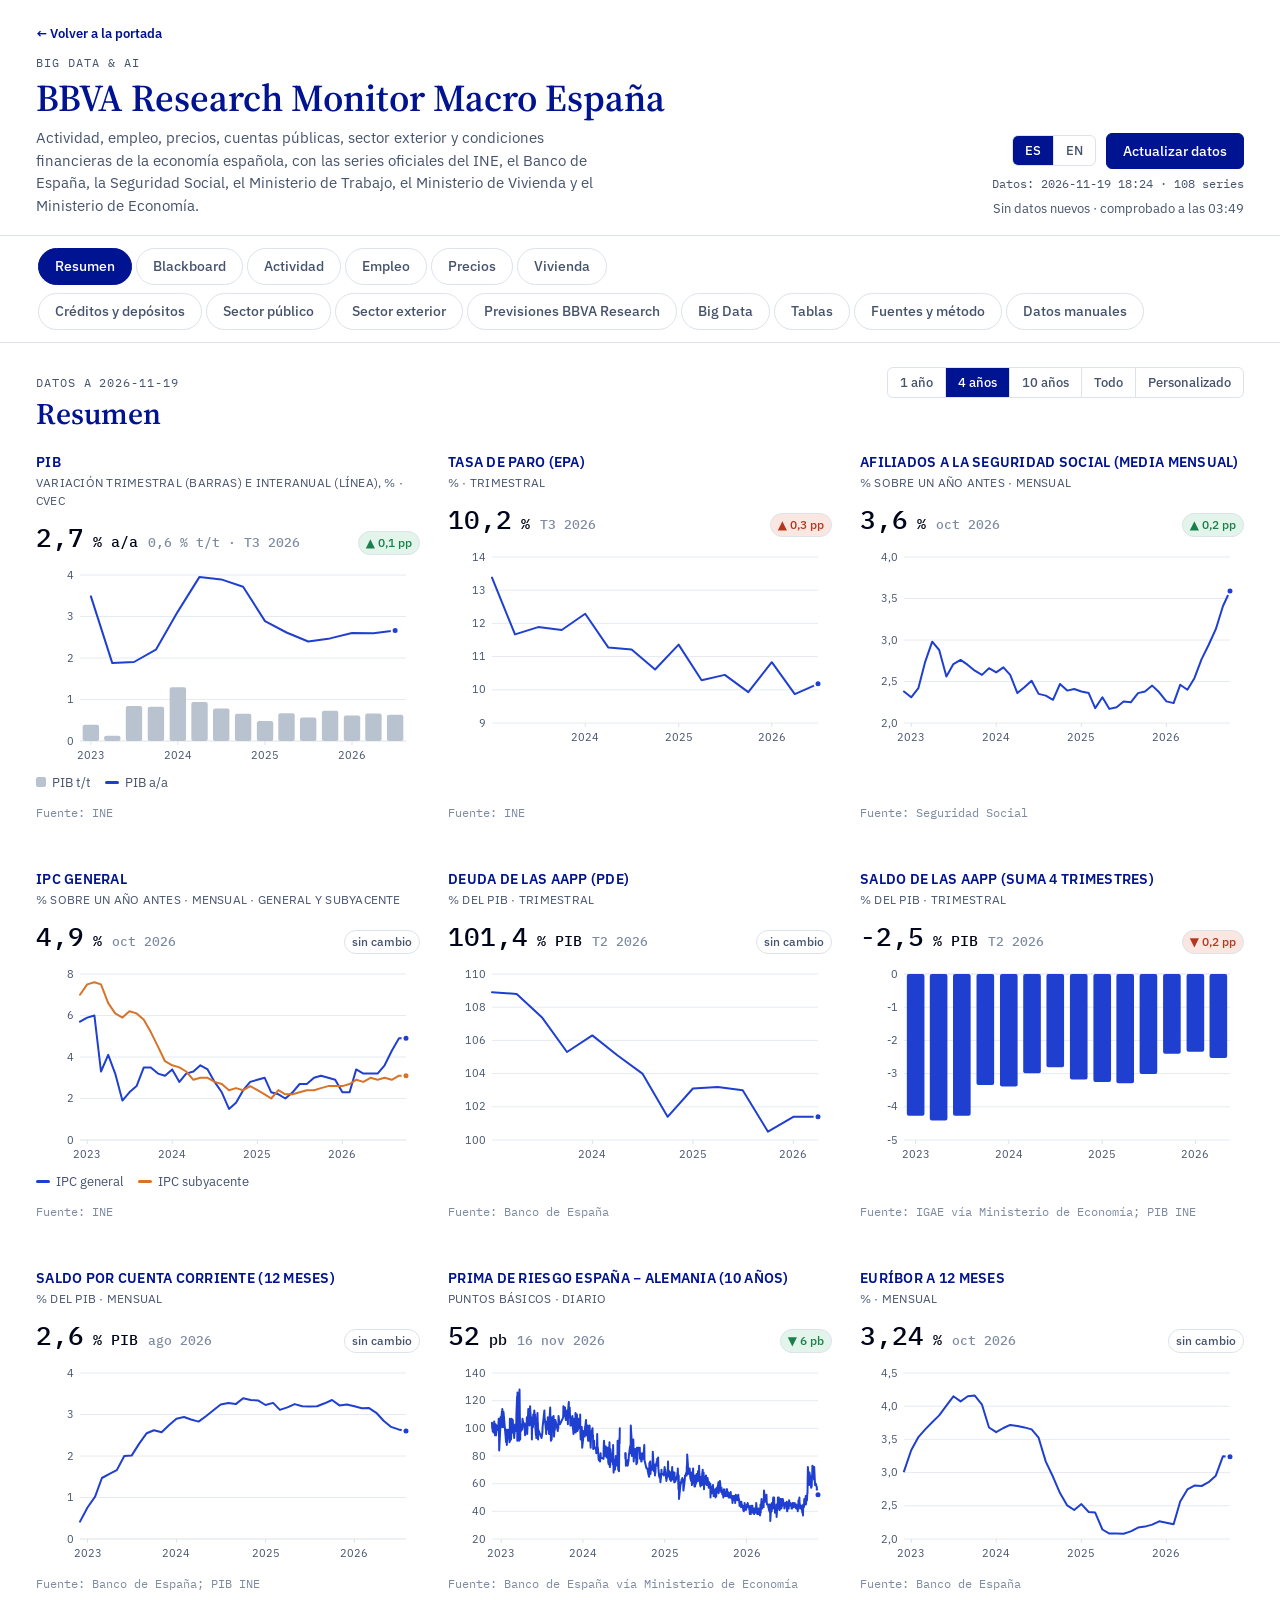
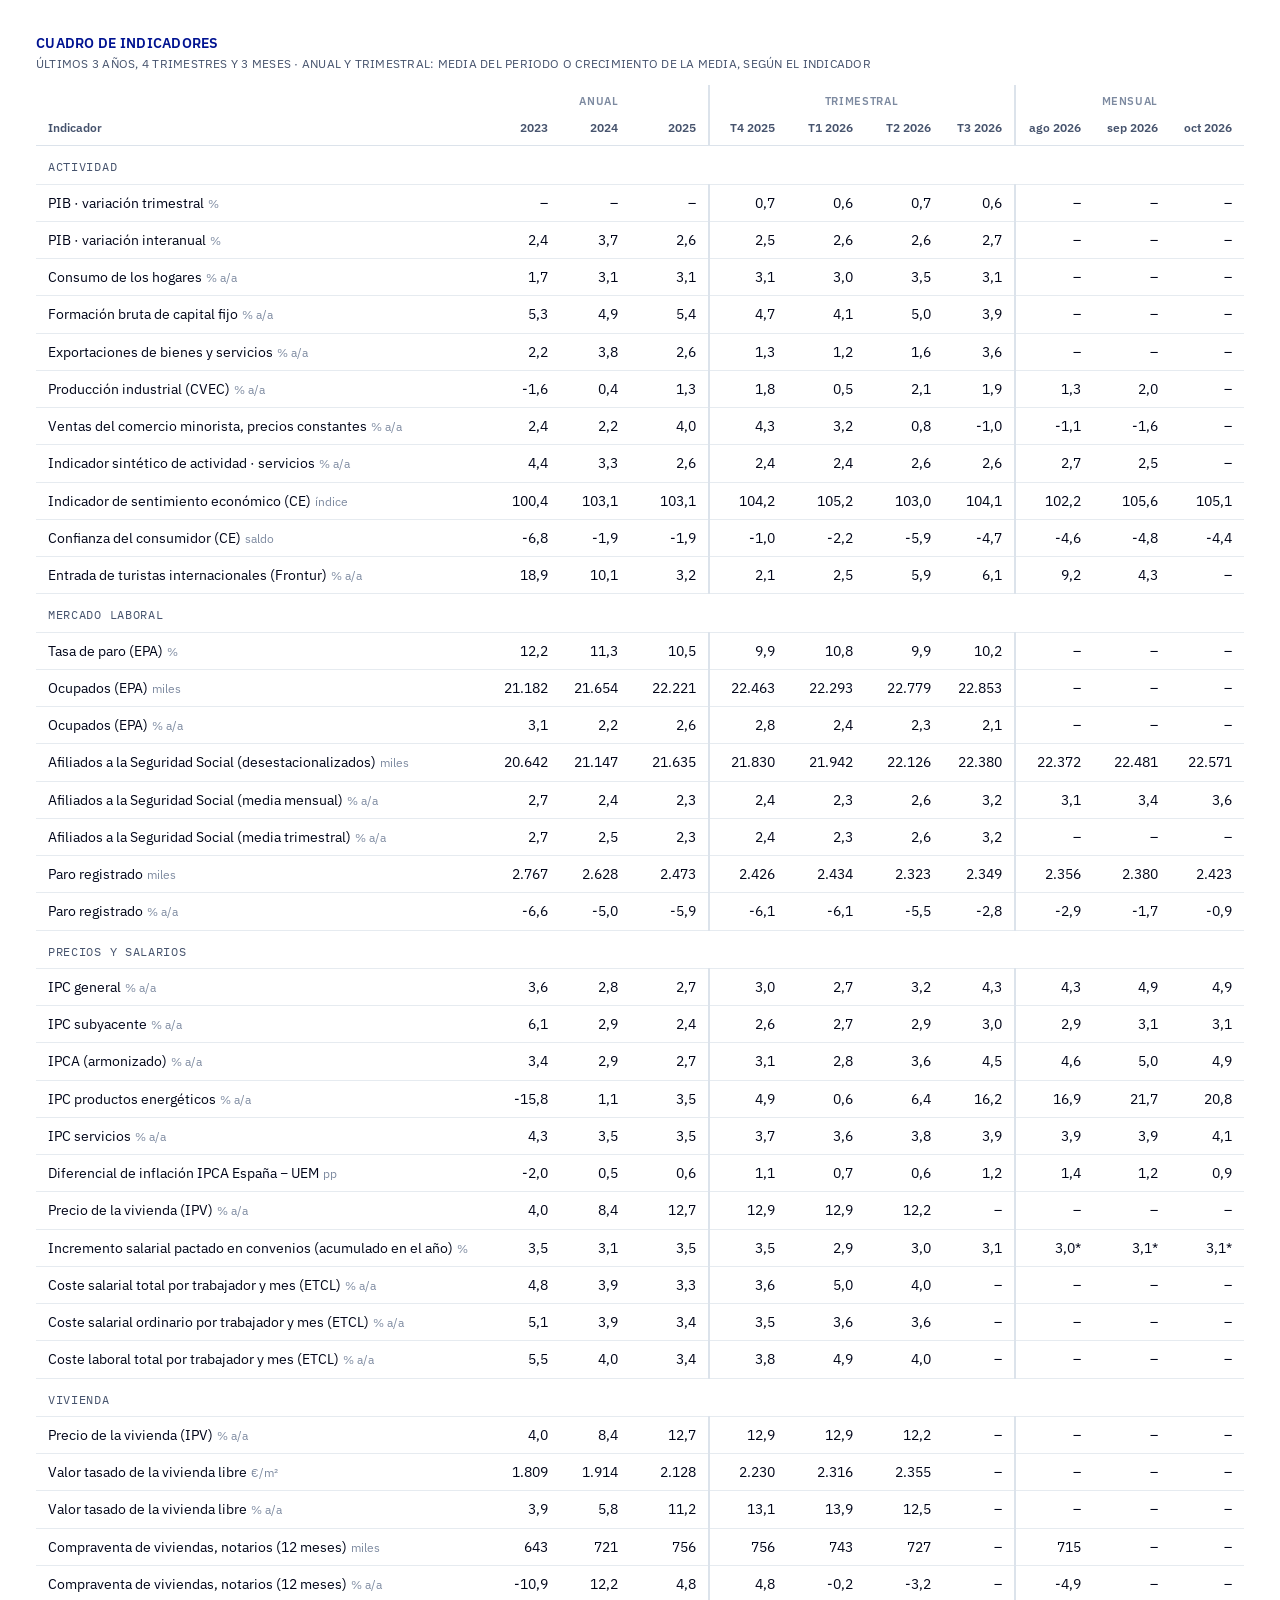
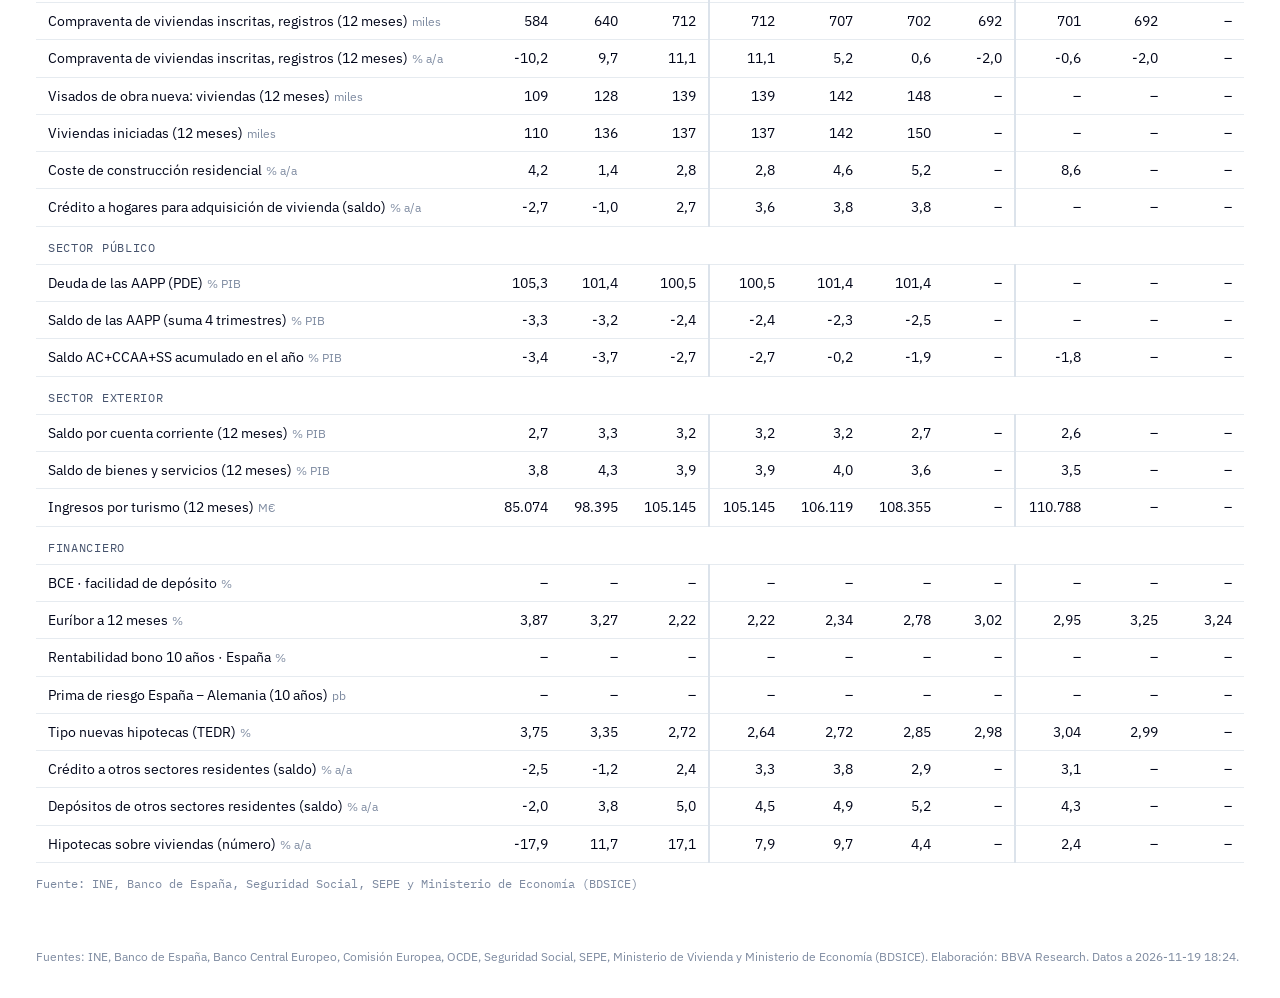
==== site/drive_processing/index.html @ 78a15d73 "Add Drive dashboard as separate Pages subpage" ====
<!doctype html>
<html lang="es" data-theme="light"><head><meta charset="utf-8"><meta name="viewport" content="width=device-width,initial-scale=1,viewport-fit=cover"><meta name="color-scheme" content="light"><style>:root{padding-top:env(safe-area-inset-top,0px);padding-bottom:env(safe-area-inset-bottom,0px)}body{margin:0}img{max-width:100%}[hidden]{display:none!important}</style>
<title>BBVA Research Monitor Macro España</title>
<meta name="claude:viewport-fit-sides" content="cover">
<link rel="stylesheet" href="https://fonts.googleapis.com/css2?family=Source+Serif+4:opsz,wght@8..60,400;8..60,600&family=IBM+Plex+Sans:wght@400;500;600&family=IBM+Plex+Mono:wght@400;500&display=swap">
<style>
/* Layout: masthead band → control row (tabs + data status) → per-section grid of chart figures, 2 columns on wide screens, 1 on phones.
   Palette and type follow the BBVA Research explorer (Electric Blue / Serene Blue / Midnight; Source Serif 4 + IBM Plex). */
:root{
  --ground:#ffffff; --surface:#ffffff; --surface-2:#ffffff; --rule:#DCE3EB; --grid:#E6EBF0;
  --navy:#001391; --on-navy:#ffffff; --tot:#8BE98B; --on-tot:#00105E; --icon-bg:#85C8FF; --up:#1C9AAB; --down:#C0001A; --flat:#B9C3D0;
  --y1:#001391; --y2:#85C8FF; --y3:#8BE98B; --y4:#FFB56B; --qbar:#B9C3D0;
  --ink:#000519; --muted:#46536D; --faint:#7D8AA0;
  --accent:#001391; --accent-soft:#85C8FF; --on-accent:#ffffff;
  --s1:#1F3FD1; --s2:#D8732A; --s3:#1C9AAB; --s4:#8A86F0;
  --good:#1B7F4B; --good-bg:#E3F4EA; --bad:#B4361F; --bad-bg:#FBE7E2; --neutral-bg:#ffffff;
  --flag:#7A6300; --flag-bg:#FFF6C9;
  --serif:"Source Serif 4",Georgia,"Times New Roman",serif;
  --sans:"IBM Plex Sans",system-ui,-apple-system,"Segoe UI",sans-serif;
  --mono:"IBM Plex Mono",ui-monospace,Menlo,Consolas,monospace;
}
@media (prefers-color-scheme: dark){:root:not([data-theme="light"]){
  --ground:#070E46; --surface:#0E1759; --surface-2:#1A2470; --rule:#2C3780; --grid:#1E2A78;
  --ink:#F7F8F8; --muted:#CAD1D8; --faint:#97A3C6;
  --accent:#85C8FF; --accent-soft:#1A3A8C; --on-accent:#070E46;
  --s1:#3D8DE0; --s2:#CF7C30; --s3:#1FA3AF; --s4:#8E7FEA;
  --good:#7FD8A4; --good-bg:#123D3A; --bad:#FF9C86; --bad-bg:#4A1E2A; --neutral-bg:#1A2470;
  --flag:#FFE761; --flag-bg:#2A2A1A; --navy:#1A2D9E; --on-navy:#ffffff; --tot:#2F6B3A; --on-tot:#E6FFE6; --icon-bg:#1A3A8C; --up:#5FD3DD; --down:#FF8A8A; --flat:#5A6697;
  --y1:#3D8DE0; --y2:#85C8FF; --y3:#6FD66F; --y4:#FFB56B; --qbar:#4A5590; color-scheme:dark}}
:root[data-theme="dark"]{
  --ground:#070E46; --surface:#0E1759; --surface-2:#1A2470; --rule:#2C3780; --grid:#1E2A78;
  --ink:#F7F8F8; --muted:#CAD1D8; --faint:#97A3C6;
  --accent:#85C8FF; --accent-soft:#1A3A8C; --on-accent:#070E46;
  --s1:#3D8DE0; --s2:#CF7C30; --s3:#1FA3AF; --s4:#8E7FEA;
  --good:#7FD8A4; --good-bg:#123D3A; --bad:#FF9C86; --bad-bg:#4A1E2A; --neutral-bg:#1A2470;
  --flag:#FFE761; --flag-bg:#2A2A1A; --navy:#1A2D9E; --on-navy:#ffffff; --tot:#2F6B3A; --on-tot:#E6FFE6; --icon-bg:#1A3A8C; --up:#5FD3DD; --down:#FF8A8A; --flat:#5A6697;
  --y1:#3D8DE0; --y2:#85C8FF; --y3:#6FD66F; --y4:#FFB56B; --qbar:#4A5590; color-scheme:dark}
*{box-sizing:border-box}
body{background:var(--ground);color:var(--ink);font-family:var(--sans);font-size:15px;line-height:1.5}
.wrap{max-width:1240px;margin:0 auto;padding-left:max(16px,env(safe-area-inset-left,0px));padding-right:max(16px,env(safe-area-inset-right,0px))}
header.mast{background:var(--surface);border-bottom:1px solid var(--rule)}
header.mast .wrap{padding-block:22px 18px;display:flex;flex-wrap:wrap;gap:16px 32px;align-items:flex-end;justify-content:space-between}
.eyebrow{font-family:var(--mono);font-size:12px;letter-spacing:.08em;text-transform:uppercase;color:var(--muted);margin:0 0 6px}
h1{font-family:var(--serif);font-weight:600;font-size:clamp(26px,3.4vw,38px);line-height:1.1;margin:0;text-wrap:balance;color:var(--accent)}
.lede{margin:8px 0 0;color:var(--muted);max-width:62ch}
.datactl{display:flex;flex-direction:column;align-items:flex-end;gap:6px;min-width:0}
.btn{font:500 14px/1 var(--sans);padding:10px 16px;border-radius:6px;border:1px solid var(--accent);background:var(--accent);color:var(--on-accent);cursor:pointer}
.btn:hover{filter:brightness(1.08)}
.btn.ghost{background:transparent;color:var(--accent)}
.btn:focus-visible,.tabs button:focus-visible,.seg button:focus-visible{outline:2px solid var(--accent);outline-offset:2px}
.status{font-size:12.5px;color:var(--muted);text-align:right;max-width:46ch}
.stamp{font-family:var(--mono);font-size:12px;color:var(--muted)}
nav.tabsbar{position:sticky;top:env(safe-area-inset-top,0px);z-index:5;background:var(--surface);border-bottom:1px solid var(--rule)}
body::before{content:"";position:fixed;inset:0 0 auto;height:env(safe-area-inset-top,0px);z-index:10;background:var(--surface)}
.tabs{display:flex;flex-direction:column;gap:8px;overflow-x:auto;scrollbar-width:thin;padding:12px 2px}.tabs-row{display:flex;gap:4px;width:max-content;align-items:center}
.tabs button{font:500 14px/1.2 var(--sans);color:var(--muted);background:var(--surface);border:1px solid var(--rule);border-radius:999px;padding:9px 16px;cursor:pointer;white-space:nowrap;justify-self:start}
.tabs button[aria-selected="true"]{color:var(--on-accent);background:var(--accent);border-color:var(--accent)}
.tabs button:hover:not([aria-selected="true"]){color:var(--accent);border-color:var(--accent)}
main .wrap{padding-block:24px 48px}
.sechead{display:flex;flex-wrap:wrap;gap:12px 24px;align-items:baseline;justify-content:space-between;margin-bottom:16px}
h2{font-family:var(--serif);font-weight:600;font-size:clamp(22px,2.6vw,30px);line-height:1.15;margin:0;text-wrap:balance;color:var(--accent);max-width:34ch}
.kicker{font-family:var(--mono);font-size:11.5px;letter-spacing:.08em;text-transform:uppercase;color:var(--muted);margin:0 0 6px}
h3{font-family:var(--sans);font-weight:600;font-size:13.5px;margin:0;text-wrap:balance;text-transform:uppercase;letter-spacing:.02em;color:var(--accent)}
.seg{display:inline-flex;border:1px solid var(--rule);border-radius:6px;overflow:hidden;background:var(--surface)}
.seg button{font:500 13px/1 var(--sans);padding:8px 12px;background:none;border:0;border-left:1px solid var(--rule);color:var(--muted);cursor:pointer}
.seg button:first-child{border-left:0}
.seg button[aria-pressed="true"]{background:var(--accent);color:var(--on-accent)}
.grid{display:grid;grid-template-columns:repeat(2,minmax(0,1fr));gap:36px 28px}
@media(max-width:820px){.grid{grid-template-columns:minmax(0,1fr)}}
.fig{background:transparent;border:0;border-radius:0;padding:4px 0 8px;min-width:0;display:flex;flex-direction:column;gap:8px}
.fig.wide{grid-column:1/-1}
.fig .sub{font-size:12px;color:var(--muted);margin-top:2px;text-transform:uppercase;letter-spacing:.02em}
.fig .src{font-size:11.5px;color:var(--faint);font-family:var(--mono);margin-top:auto;padding-top:4px;overflow-wrap:anywhere}
.legend{display:flex;flex-wrap:wrap;gap:4px 14px;font-size:12.5px;color:var(--muted)}
/* legends sit under the plot: title → reading → chart → legend → source */
.fig>.chart{order:1}.fig>.lg,.fig>.legend{order:2}.fig>figcaption{order:3}
.legend span{display:inline-flex;align-items:center;gap:6px}
.legend i{width:14px;height:3px;border-radius:2px;display:inline-block}
.legend i.bar{height:10px;width:10px;border-radius:2px}
.chart{position:relative;width:100%}
.chart svg{display:block;width:100%;height:auto;overflow:visible}
.chart text{font-family:var(--sans);font-size:11px;fill:var(--muted)}
.tip{position:absolute;pointer-events:none;background:var(--surface);border:1px solid var(--rule);border-radius:6px;padding:8px 10px;font-size:12.5px;box-shadow:0 4px 14px rgba(0,5,25,.14);min-width:150px;z-index:3}
.tip b{display:block;font-weight:600;margin-bottom:4px}
.tip div{display:flex;justify-content:space-between;gap:14px;font-variant-numeric:tabular-nums}
.tip i{width:8px;height:8px;border-radius:50%;display:inline-block;margin-right:6px}
/* KPI tiles */
.kpis{display:grid;grid-template-columns:repeat(auto-fill,minmax(210px,1fr));gap:0 24px;margin-bottom:22px}
.kpi{background:transparent;border:0;border-top:1px solid var(--rule);border-radius:0;padding:12px 0 10px;display:flex;flex-direction:column;gap:4px;min-width:0;cursor:pointer;text-align:left;font:inherit;color:inherit}
.kpi:hover{border-top-color:var(--accent)}
.kpi .lab{font-size:12.5px;color:var(--muted);line-height:1.3;min-height:2.6em}
.kpi .val{font-family:var(--serif);font-weight:600;font-size:30px;line-height:1.1;font-variant-numeric:tabular-nums;color:var(--ink)}
.kpi .val small{font-family:var(--sans);font-size:13px;font-weight:500;color:var(--muted);margin-left:3px}
.kpi .meta{display:flex;justify-content:space-between;align-items:center;gap:8px;font-size:12px;color:var(--muted)}
.chip{border:1px solid var(--rule);display:inline-flex;align-items:center;gap:4px;font-size:12px;font-weight:500;padding:2px 7px;border-radius:999px;background:var(--neutral-bg);color:var(--muted);white-space:nowrap;font-variant-numeric:tabular-nums}
.chip.good{background:var(--good-bg);color:var(--good)}
.chip.bad{background:var(--bad-bg);color:var(--bad)}
.chip.flash{background:var(--flag-bg);color:var(--flag)}
.spark{height:34px;width:100%}
/* tables */
.tblwrap{overflow-x:auto;background:var(--surface);border:1px solid var(--rule);border-radius:8px}
table{border-collapse:collapse;width:100%;font-size:13.5px;font-variant-numeric:tabular-nums}
th,td{padding:8px 12px;text-align:right;border-bottom:1px solid var(--grid);white-space:nowrap}
th:first-child,td:first-child{text-align:left;white-space:normal;min-width:220px}
thead th{font-size:12px;font-weight:600;color:var(--muted);background:var(--surface);position:sticky;top:0;border-bottom:1px solid var(--rule)}
tbody tr:hover{background:var(--surface-2)}
tr.grp td{background:var(--ground);font-family:var(--mono);font-size:11.5px;letter-spacing:.06em;text-transform:uppercase;color:var(--muted);padding-top:12px}
td.src{font-size:12px;color:var(--muted);text-align:left}
td .u{color:var(--faint);font-size:12px;margin-left:4px}
.tblhead{display:flex;flex-wrap:wrap;gap:10px;align-items:center;justify-content:space-between;margin:26px 0 10px}
.tblhead:first-child{margin-top:0}
.note{font-size:13px;color:var(--muted);max-width:75ch}
.copyok{font-size:12.5px;color:var(--good);margin-left:8px}
a{color:var(--accent)}
.prose{max-width:72ch}
.prose p,.prose li{color:var(--ink)}
.prose code{font-family:var(--mono);font-size:13px;background:var(--surface-2);padding:1px 5px;border-radius:4px}
.pickrow{display:flex;flex-wrap:wrap;gap:16px 24px;align-items:flex-end;justify-content:space-between;padding:14px 0;border-top:1px solid var(--rule);border-bottom:1px solid var(--rule);margin-bottom:16px}
.picks{display:flex;flex-direction:column;gap:8px;min-width:0;flex:1 1 420px}
.picklab{font-family:var(--mono);font-size:11.5px;letter-spacing:.08em;text-transform:uppercase;color:var(--muted)}
.chips{display:flex;flex-wrap:wrap;gap:8px}
.pchip{display:inline-flex;align-items:center;gap:8px;background:var(--surface);border:1px solid var(--rule);border-radius:6px;padding:6px 6px 6px 10px;font-size:13.5px;max-width:100%}
.pchip i{width:14px;height:3px;border-radius:2px;flex:none}
.pchip button{border:0;background:none;color:var(--muted);font-size:16px;line-height:1;cursor:pointer;padding:2px 6px;border-radius:4px}
.pchip button:hover{background:var(--surface-2);color:var(--ink)}
select#addSeries{font:inherit;font-size:14px;padding:8px 10px;border:1px solid var(--rule);border-radius:6px;background:var(--surface);color:var(--ink);max-width:420px;width:100%}
.gcard h4{margin:0;font-family:var(--mono);font-size:11.5px;letter-spacing:.07em;text-transform:uppercase;color:var(--muted);font-weight:500;overflow-wrap:anywhere}
.gread{display:flex;flex-wrap:wrap;align-items:baseline;justify-content:space-between;gap:4px 12px}
.gread .big{font-family:var(--mono);font-size:26px;font-weight:500;font-variant-numeric:tabular-nums}
.gread .big small{font-size:13px;color:var(--faint);margin-left:10px}
.gread .how{font-size:12.5px;color:var(--muted)}
.explain{background:var(--flag-bg);border-left:4px solid var(--flag);border-radius:6px;padding:14px 18px;font-size:14px;max-width:72ch;margin-top:18px}
.explain b{color:var(--flag)}
.bigbars{display:grid;grid-template-columns:repeat(2,minmax(0,1fr));gap:36px 28px}@media(max-width:760px){.bigbars{grid-template-columns:minmax(0,1fr)}}
.bb{display:flex;align-items:flex-end;justify-content:space-around;gap:10px;height:280px;padding:10px 8px 0;border-bottom:1px solid var(--rule)}
.bb .col{display:flex;flex-direction:column;align-items:center;justify-content:flex-end;height:100%;flex:1;max-width:110px}
.bb .v{font-size:28px;font-weight:500;font-variant-numeric:tabular-nums;margin-bottom:6px}
.bb .bar{width:62%;border-radius:4px 4px 0 0}
.bb-x{display:flex;justify-content:space-around;gap:10px;padding:8px 8px 0}
.bb-x div{flex:1;max-width:110px;text-align:center;font-size:17px;color:var(--ink)}
.bb-x small{display:block;font-size:14px;color:var(--up);margin-top:2px}
.key{display:flex;flex-direction:column;gap:0}
.key div{display:flex;align-items:center;gap:12px;padding:14px 4px;border-bottom:1px solid var(--rule);font-size:13.5px;color:var(--muted)}
.key div:last-child{border-bottom:0}
.tri{width:0;height:0;flex:none}
.tri.up{border-left:9px solid transparent;border-right:9px solid transparent;border-bottom:15px solid var(--up)}
.tri.down{border-left:9px solid transparent;border-right:9px solid transparent;border-top:15px solid var(--down)}
.tri.flat{border-top:9px solid transparent;border-bottom:9px solid transparent;border-left:15px solid var(--flat)}
table.fc thead th{background:var(--navy);color:var(--on-navy);font-size:13px}
table.fc td.l1{padding-left:28px}table.fc td.l2{padding-left:44px}
table.fc tr.b td{font-weight:600;color:var(--accent);border-bottom-color:var(--accent)}
table.fc tr.tot td{background:var(--tot);color:var(--on-tot);font-weight:600}
table.fc td.f{font-weight:600}
.grid3{display:grid;grid-template-columns:repeat(3,minmax(0,1fr));gap:36px 28px;margin-bottom:8px}
@media(max-width:1000px){.grid3{grid-template-columns:repeat(2,minmax(0,1fr))}}@media(max-width:620px){.grid3{grid-template-columns:minmax(0,1fr)}}
.fig .src a{color:var(--accent);text-decoration:none;font-weight:500}
.tblhead2{display:flex;flex-wrap:wrap;gap:10px;align-items:flex-end;justify-content:space-between;margin-bottom:4px}
.stack{display:flex;flex-direction:column;gap:28px}
.tblfig .tblwrap{border:0;border-radius:0}
.subnav{margin:4px 0 6px}
.pchip .axbtn{font-size:11.5px;border:1px solid var(--rule);border-radius:4px;padding:2px 6px;color:var(--accent)}
.mcol{display:flex;flex-direction:column;gap:0;min-width:0}
.bbwrap{display:grid;grid-template-columns:300px minmax(0,1fr);gap:32px;align-items:start}
@media(max-width:900px){.bbwrap{grid-template-columns:minmax(0,1fr)}}
.bbside{display:flex;flex-direction:column;gap:18px;position:sticky;top:12px}
.bbgrp{display:flex;flex-direction:column;gap:8px}
.bbmodes{display:grid;grid-template-columns:1fr 1fr;gap:6px}
.bbmodes button,.bbtr button{font:500 13px/1.2 var(--sans);padding:9px 10px;border:1px solid var(--rule);border-radius:6px;background:var(--surface);color:var(--ink);cursor:pointer;text-align:left}
.bbmodes button[aria-pressed="true"],.bbtr button[aria-pressed="true"],.bbtabs button[aria-selected="true"]{border-color:var(--accent);color:var(--accent);box-shadow:inset 0 0 0 1px var(--accent)}
.bbtr{display:flex;gap:6px;flex-wrap:wrap}
.bbtabs{display:grid;grid-template-columns:1fr 1fr;border-bottom:1px solid var(--rule)}
.bbtabs button{font:600 13px/1 var(--sans);padding:10px 6px;background:none;border:0;border-bottom:2px solid transparent;color:var(--muted);cursor:pointer}
.bbtabs button[aria-selected="true"]{color:var(--accent);border-bottom-color:var(--accent);box-shadow:none}
.bbsearch{width:100%;font:400 13px/1.2 var(--sans);padding:9px 10px;border:1px solid var(--rule);border-radius:6px;background:var(--surface);color:var(--ink)}
.bblist{max-height:520px;overflow:auto;display:flex;flex-direction:column;gap:2px;padding-right:4px}
.bblist .bbh{font-family:var(--mono);font-size:11px;letter-spacing:.08em;text-transform:uppercase;color:var(--muted);padding:10px 0 4px}
.bblist label{display:flex;gap:8px;align-items:flex-start;font-size:13px;line-height:1.3;padding:5px 4px;border-radius:4px;cursor:pointer}
.bblist label:hover{background:var(--neutral-bg)}
.bblist label .u{color:var(--muted);font-size:11.5px;margin-left:4px}
.bblist input[disabled]+span{color:var(--muted)}
.bbsel{display:flex;flex-direction:column;gap:6px}
.bbsel .row{display:grid;grid-template-columns:12px minmax(0,1fr) auto auto;gap:8px;align-items:center;font-size:13px;padding:6px 0;border-bottom:1px solid var(--rule)}
.bbsel .sw{width:12px;height:12px;border-radius:3px}
.bbsel button{font:500 12px/1 var(--sans);padding:5px 7px;border:1px solid var(--rule);border-radius:5px;background:var(--surface);color:var(--muted);cursor:pointer}
.bbsel .tag{font-family:var(--mono);font-size:11px;color:var(--accent)}
.mgrid{row-gap:20px}
.mgrid .fig>div:first-child{min-height:64px}
.mgrid .lg{min-height:44px}
.mixnote{font-family:var(--sans);color:var(--flag)}
.mcol .pickrow{flex-direction:column;align-items:stretch;gap:12px}
.mcol .pickrow .picks{flex:0 0 auto}
.subnav button{padding:9px 16px;font-size:13.5px}
.warnline{font-size:13px;color:var(--flag);background:var(--flag-bg);border-radius:6px;padding:8px 12px;margin:0 0 12px;max-width:80ch}
.scatwrap{display:grid;grid-template-columns:repeat(2,minmax(0,1fr));gap:36px 28px;align-items:start}@media(max-width:820px){.scatwrap{grid-template-columns:minmax(0,1fr)}}
.stats{display:flex;flex-direction:column;gap:0;padding-top:46px}
.stats div{display:flex;justify-content:space-between;gap:12px;padding:10px 0;border-bottom:1px solid var(--grid);font-size:13.5px;color:var(--muted)}
.stats b{color:var(--ink);font-variant-numeric:tabular-nums;font-size:15px}
.chk{display:inline-flex;gap:8px;align-items:center;font-size:13.5px;color:var(--ink);cursor:pointer;padding:8px 0}
.ylab{font-size:11.5px;color:var(--muted);margin:2px 0 4px}
select.axsel{font:inherit;font-size:14px;padding:8px 10px;border:1px solid var(--rule);border-radius:6px;background:var(--surface);color:var(--ink);width:100%;max-width:420px}
select.addSeries{font:inherit;font-size:14px;padding:8px 10px;border:1px solid var(--rule);border-radius:6px;background:var(--surface);color:var(--ink);max-width:420px;width:100%}
.fc2 th.blklast,.fc2 td.blklast{border-right:2px solid var(--rule)}
.fc2 tr.hgrp th{font-size:11px;letter-spacing:.06em;text-transform:uppercase;color:var(--faint);text-align:center;border-bottom:0;padding-bottom:2px}
.tblnav{display:flex;flex-wrap:wrap;gap:6px 18px;margin:0 0 22px;font-size:13.5px}
.tblnav a{color:var(--accent);text-decoration:none;border-bottom:1px solid var(--rule);padding-bottom:2px}
.tblnav a:hover{border-bottom-color:var(--accent)}
table.fc2 td.l1{padding-left:28px} table.fc2 td.l2{padding-left:44px}
[id^="tbl-"]{scroll-margin-top:64px}
.errbox{background:var(--bad-bg);color:var(--bad);border-radius:6px;padding:10px 12px;font-size:13px;margin-bottom:16px}
footer{font-size:12px;color:var(--faint)}
footer .wrap{padding-block:0 32px}
@media(max-width:600px){.datactl{align-items:flex-start}.status{text-align:left}.kpi .val{font-size:26px}}
@media(prefers-reduced-motion:reduce){*{transition:none!important;animation:none!important}}
</style>
<style>.bbmultiples{display:grid;grid-template-columns:repeat(2,minmax(0,1fr));gap:16px}.bbmini{min-width:0}.bbmini-chart{width:100%}.bbheat-scroll{overflow:auto;max-width:100%}.bbheat{border-collapse:separate;border-spacing:2px;font-size:11px}.bbheat th{white-space:nowrap;padding:5px;text-align:left}.bbheat th:first-child{position:sticky;left:0;background:var(--surface);z-index:1;max-width:200px;overflow:hidden;text-overflow:ellipsis}.bbheat td{min-width:34px;height:28px}.bbheat .bbmissing{background:#d5dee8}@media(max-width:700px){.bbmultiples{grid-template-columns:1fr}}.bigheat-layout{display:block}.bigheat-layout>.bbside{display:none}.bigmap-scroll{max-width:100%;overflow-x:auto}.bigmap{border-collapse:collapse;table-layout:fixed;width:max(100%,1098px);font-size:12px;color:var(--ink)}.bigmap col.bigmap-label{width:240px}.bigmap col.bigmap-value{width:66px}.bigmap th,.bigmap td{box-sizing:border-box;border:1px solid #fff;padding:5px 6px;line-height:1.2}.bigmap thead th{background:#001391;color:#fff;text-align:center;font-weight:600;font-size:11px;white-space:normal}.bigmap .bigmap-section{background:#001391;color:#fff;text-align:left;font-weight:700}.bigmap .bigmap-label-cell{text-align:left;white-space:normal;overflow-wrap:anywhere}.bigmap td{text-align:right;white-space:nowrap;font-variant-numeric:tabular-nums}.bigmap .bigmissing{background:#e6e8ec;color:#7d8aa0}.bigmap td.bigmap-week-start,.bigmap th.bigmap-week-start{border-left:3px solid white}.bigmap col.bigmap-gap{width:12px}.bigmap th.bigmap-spacer,.bigmap td.bigmap-spacer{background:#fff!important;border:0;padding:0}</style></head><body>

<header class="mast"><div class="wrap">
  <div>
    <a href="../" class="home-link" style="display:inline-block;color:var(--accent);font-size:13px;font-weight:600;text-decoration:none;margin-bottom:10px">← Volver a la portada</a>
    <p class="eyebrow">Big Data &amp; AI</p>
    <h1>BBVA Research Monitor Macro España</h1>
    <p class="lede">Actividad, empleo, precios, cuentas públicas, sector exterior y condiciones financieras de la economía española, con las series oficiales del INE, el Banco de España, la Seguridad Social, el Ministerio de Trabajo, el Ministerio de Vivienda y el Ministerio de Economía.</p>
  </div>
  <div class="datactl">
    <div style="display:flex;gap:10px;align-items:center"><div class="seg" role="group" aria-label="Idioma / Language" id="langSeg"><button type="button" data-lang="es" aria-pressed="true">ES</button><button type="button" data-lang="en" aria-pressed="false">EN</button></div><button type="button" class="btn" id="refreshBtn">Actualizar datos</button></div>
    <span class="stamp" id="stamp"></span>
    <span class="status" id="liveMsg" aria-live="polite"></span>
  </div>
</div></header>
<nav class="tabsbar" aria-label="Secciones"><div class="wrap"><div class="tabs" role="tablist" id="tabs"></div></div></nav>
<main><div class="wrap" id="panel" role="tabpanel"></div></main>
<footer><div class="wrap" id="foot"></div></footer>

<script id="embedded-data" type="application/json">{"meta":{"title":"Monitor macro · Economía española","refreshed":"2026-11-19 18:24","timezone":"Europe/Madrid","sources":["INE","Banco de España","Ministerio de Economía, Comercio y Empresa (BDSICE)","Banco Central Europeo","Comisión Europea (DG ECFIN)","OCDE","Ministerio de Trabajo y Economía Social"],"errors":["paro_reg (total): No module named 'pandas'","paro_reg_yoy (total): No module named 'pandas'","Las conexiones de series han cambiado desde la última ejecución; ejecuta la actualización para verificar todas las fuentes."],"n_series":108},"series":{"pib_qoq":{"label":"PIB · variación trimestral","unit":"%","freq":"Q","block":"actividad","source":"INE","code":"CNTR6653","table":null,"original_name":"Total Nacional. Datos ajustados de estacionalidad y calendario. Producto interior bruto a precios de mercado. Variación trimestral. Índices de volumen encadenados.","link":"https://www.ine.es/consul/serie.do?s=CNTR6653","transform":null,"note":null,"data":[["2005-01-01",0.8935,0],["2005-04-01",0.8876,0],["2005-07-01",0.9575,0],["2005-10-01",0.9873,0],["2006-01-01",1.1632,0],["2006-04-01",0.9,0],["2006-07-01",0.944,0],["2006-10-01",0.9307,0],["2007-01-01",0.909,0],["2007-04-01",0.8776,0],["2007-07-01",0.7497,0],["2007-10-01",0.6105,0],["2008-01-01",0.1871,0],["2008-04-01",0.0352,0],["2008-07-01",-0.2115,0],["2008-10-01",-1.5508,0],["2009-01-01",-2.6741,0],["2009-04-01",0.0655,0],["2009-07-01",0.1971,0],["2009-10-01",-0.0243,0],["2010-01-01",-0.0892,0],["2010-04-01",0.1234,0],["2010-07-01",-0.0629,0],["2010-10-01",0.1032,0],["2011-01-01",-0.0786,0],["2011-04-01",-0.2588,0],["2011-07-01",-0.6102,0],["2011-10-01",-0.563,0],["2012-01-01",-0.9412,0],["2012-04-01",-0.9693,0],["2012-07-01",-0.4592,0],["2012-10-01",-0.8291,0],["2013-01-01",-0.2748,0],["2013-04-01",-0.1026,0],["2013-07-01",-0.0631,0],["2013-10-01",0.1902,0],["2014-01-01",0.3781,0],["2014-04-01",0.54,0],["2014-07-01",0.7996,0],["2014-10-01",0.9668,0],["2015-01-01",1.2174,0],["2015-04-01",1.1198,0],["2015-07-01",0.9172,0],["2015-10-01",0.893,0],["2016-01-01",0.6948,0],["2016-04-01",0.3308,0],["2016-07-01",0.7905,0],["2016-10-01",0.5684,0],["2017-01-01",0.708,0],["2017-04-01",1.0456,0],["2017-07-01",0.6317,0],["2017-10-01",0.6088,0],["2018-01-01",0.4276,0],["2018-04-01",0.652,0],["2018-07-01",0.5584,0],["2018-10-01",0.5852,0],["2019-01-01",0.6131,0],["2019-04-01",0.2884,0],["2019-07-01",0.1916,0],["2019-10-01",0.5707,0],["2020-01-01",-5.1774,0],["2020-04-01",-17.7904,0],["2020-07-01",15.9023,0],["2020-10-01",0.7256,0],["2021-01-01",1.2018,0],["2021-04-01",1.3709,0],["2021-07-01",1.9711,0],["2021-10-01",2.0315,0],["2022-01-01",1.5718,0],["2022-04-01",1.7012,0],["2022-07-01",0.8158,0],["2022-10-01",0.536,0],["2023-01-01",0.3909,0],["2023-04-01",0.1236,0],["2023-07-01",0.8412,0],["2023-10-01",0.8274,0],["2024-01-01",1.2927,0],["2024-04-01",0.9372,0],["2024-07-01",0.7823,0],["2024-10-01",0.6564,0],["2025-01-01",0.4838,0],["2025-04-01",0.6681,0],["2025-07-01",0.5678,0],["2025-10-01",0.7295,0],["2026-01-01",0.6129,0],["2026-04-01",0.6599,0],["2026-07-01",0.6347,0]]},"pib_yoy":{"label":"PIB · variación interanual","unit":"%","freq":"Q","block":"actividad","source":"INE","code":"CNTR6654","table":null,"original_name":"Total Nacional. Datos ajustados de estacionalidad y calendario. Producto interior bruto a precios de mercado. Variación anual. Índices de volumen encadenados.","link":"https://www.ine.es/consul/serie.do?s=CNTR6654","transform":null,"note":null,"data":[["2005-01-01",3.5545,0],["2005-04-01",3.3759,0],["2005-07-01",3.493,0],["2005-10-01",3.7782,0],["2006-01-01",4.0556,0],["2006-04-01",4.0684,0],["2006-07-01",4.0545,0],["2006-10-01",3.9962,0],["2007-01-01",3.7349,0],["2007-04-01",3.7118,0],["2007-07-01",3.5122,0],["2007-10-01",3.1838,0],["2008-01-01",2.4456,0],["2008-04-01",1.5901,0],["2008-07-01",0.6209,0],["2008-10-01",-1.5406,0],["2009-01-01",-4.3524,0],["2009-04-01",-4.3235,0],["2009-07-01",-3.9318,0],["2009-10-01",-2.4421,0],["2010-01-01",0.1489,0],["2010-04-01",0.2069,0],["2010-07-01",-0.0532,0],["2010-10-01",0.0743,0],["2011-01-01",0.0849,0],["2011-04-01",-0.2972,0],["2011-07-01",-0.8432,0],["2011-10-01",-1.5031,0],["2012-01-01",-2.3534,0],["2012-04-01",-3.0489,0],["2012-07-01",-2.9016,0],["2012-10-01",-3.1615,0],["2013-01-01",-2.5101,0],["2013-04-01",-1.6568,0],["2013-07-01",-1.2655,0],["2013-10-01",-0.2506,0],["2014-01-01",0.4025,0],["2014-04-01",1.0482,0],["2014-07-01",1.9206,0],["2014-10-01",2.7106,0],["2015-01-01",3.5694,0],["2015-04-01",4.1667,0],["2015-07-01",4.2882,0],["2015-10-01",4.212,0],["2016-01-01",3.6739,0],["2016-04-01",2.865,0],["2016-07-01",2.7358,0],["2016-10-01",2.4052,0],["2017-01-01",2.4187,0],["2017-04-01",3.1484,0],["2017-07-01",2.9859,0],["2017-10-01",3.0273,0],["2018-01-01",2.7405,0],["2018-04-01",2.3402,0],["2018-07-01",2.2656,0],["2018-10-01",2.2417,0],["2019-01-01",2.4305,0],["2019-04-01",2.0605,0],["2019-07-01",1.6882,0],["2019-10-01",1.6735,0],["2020-01-01",-4.178,0],["2020-04-01",-21.4517,0],["2020-07-01",-9.1347,0],["2020-10-01",-8.9948,0],["2021-01-01",-2.8724,0],["2021-04-01",19.7659,0],["2021-07-01",5.3703,0],["2021-10-01",6.7365,0],["2022-01-01",7.1267,0],["2022-04-01",7.4758,0],["2022-07-01",6.2582,0],["2022-10-01",4.7007,0],["2023-01-01",3.4834,0],["2023-04-01",1.8781,0],["2023-07-01",1.9037,0],["2023-10-01",2.1991,0],["2024-01-01",3.1171,0],["2024-04-01",3.955,0],["2024-07-01",3.8943,0],["2024-10-01",3.7181,0],["2025-01-01",2.8898,0],["2025-04-01",2.6156,0],["2025-07-01",2.3972,0],["2025-10-01",2.4716,0],["2026-01-01",2.6033,0],["2026-04-01",2.5949,0],["2026-07-01",2.6632,0]],"annual":{"2015":4.06,"2016":2.92,"2017":2.9,"2018":2.4,"2019":1.96,"2020":-10.94,"2021":6.68,"2022":6.37,"2023":2.36,"2024":3.67,"2025":2.59},"annual_how":"idx"},"dn_yoy":{"label":"Demanda nacional","unit":"% a/a","freq":"Q","block":"actividad","source":"INE","code":"CNTR7148","table":null,"original_name":"Total Nacional. Datos ajustados de estacionalidad y calendario. Demanda nacional. Variación anual. Índices de volumen encadenados.","link":"https://www.ine.es/consul/serie.do?s=CNTR7148","transform":null,"note":null,"data":[["2005-01-01",4.791,0],["2005-04-01",5.3093,0],["2005-07-01",4.9629,0],["2005-10-01",4.6499,0],["2006-01-01",5.3068,0],["2006-04-01",4.7642,0],["2006-07-01",4.9285,0],["2006-10-01",5.3029,0],["2007-01-01",4.4586,0],["2007-04-01",4.2181,0],["2007-07-01",3.7766,0],["2007-10-01",3.2678,0],["2008-01-01",2.1132,0],["2008-04-01",0.7008,0],["2008-07-01",-1.5248,0],["2008-10-01",-4.0406,0],["2009-01-01",-7.8357,0],["2009-04-01",-7.537,0],["2009-07-01",-5.5621,0],["2009-10-01",-3.9944,0],["2010-01-01",-0.116,0],["2010-04-01",0.3051,0],["2010-07-01",-1.0594,0],["2010-10-01",-1.0736,0],["2011-01-01",-1.71,0],["2011-04-01",-3.0543,0],["2011-07-01",-2.8263,0],["2011-10-01",-3.9708,0],["2012-01-01",-3.8635,0],["2012-04-01",-4.5615,0],["2012-07-01",-5.649,0],["2012-10-01",-5.4082,0],["2013-01-01",-5.4519,0],["2013-04-01",-3.8693,0],["2013-07-01",-1.9778,0],["2013-10-01",-0.2036,0],["2014-01-01",1.3158,0],["2014-04-01",2.0888,0],["2014-07-01",2.3697,0],["2014-10-01",2.5897,0],["2015-01-01",3.5773,0],["2015-04-01",4.2712,0],["2015-07-01",4.8364,0],["2015-10-01",4.4351,0],["2016-01-01",2.9768,0],["2016-04-01",2.1838,0],["2016-07-01",1.3693,0],["2016-10-01",1.4187,0],["2017-01-01",2.2868,0],["2017-04-01",2.6098,0],["2017-07-01",3.5783,0],["2017-10-01",3.9932,0],["2018-01-01",3.4209,0],["2018-04-01",3.8982,0],["2018-07-01",2.9919,0],["2018-10-01",2.2939,0],["2019-01-01",2.1367,0],["2019-04-01",0.3997,0],["2019-07-01",2.2966,0],["2019-10-01",1.7301,0],["2020-01-01",-2.8735,0],["2020-04-01",-18.6878,0],["2020-07-01",-7.9814,0],["2020-10-01",-6.7195,0],["2021-01-01",-1.6229,0],["2021-04-01",20.1476,0],["2021-07-01",5.2515,0],["2021-10-01",6.5261,0],["2022-01-01",6.3882,0],["2022-04-01",5.2321,0],["2022-07-01",4.0498,0],["2022-10-01",1.0539,0],["2023-01-01",1.0311,0],["2023-04-01",1.1499,0],["2023-07-01",1.2911,0],["2023-10-01",2.4289,0],["2024-01-01",2.691,0],["2024-04-01",2.9977,0],["2024-07-01",3.8471,0],["2024-10-01",4.3672,0],["2025-01-01",3.8036,0],["2025-04-01",3.4562,0],["2025-07-01",3.6197,0],["2025-10-01",3.4963,0],["2026-01-01",3.1854,0],["2026-04-01",3.4949,0],["2026-07-01",2.7437,0]],"annual":{"2015":4.28,"2016":1.98,"2017":3.12,"2018":3.15,"2019":1.64,"2020":-9.04,"2021":7.05,"2022":4.14,"2023":1.47,"2024":3.48,"2025":3.59},"annual_how":"idx"},"ch_yoy":{"label":"Consumo de los hogares","unit":"% a/a","freq":"Q","block":"actividad","source":"INE","code":"CNTR7163","table":null,"original_name":"Total Nacional. Datos ajustados de estacionalidad y calendario. Gasto en consumo final de los hogares. Variación anual. Índices de volumen encadenados.","link":"https://www.ine.es/consul/serie.do?s=CNTR7163","transform":null,"note":null,"data":[["2005-01-01",3.3812,0],["2005-04-01",4.7243,0],["2005-07-01",4.2015,0],["2005-10-01",4.0396,0],["2006-01-01",4.4122,0],["2006-04-01",3.6023,0],["2006-07-01",4.0804,0],["2006-10-01",4.0107,0],["2007-01-01",3.7432,0],["2007-04-01",3.5066,0],["2007-07-01",3.1744,0],["2007-10-01",3.1605,0],["2008-01-01",2.3892,0],["2008-04-01",0.6324,0],["2008-07-01",-1.5255,0],["2008-10-01",-4.023,0],["2009-01-01",-4.9794,0],["2009-04-01",-4.9171,0],["2009-07-01",-3.0084,0],["2009-10-01",-1.3756,0],["2010-01-01",0.2137,0],["2010-04-01",1.4184,0],["2010-07-01",-0.0388,0],["2010-10-01",0.0819,0],["2011-01-01",-1.4343,0],["2011-04-01",-2.7578,0],["2011-07-01",-2.22,0],["2011-10-01",-3.2569,0],["2012-01-01",-2.4038,0],["2012-04-01",-2.923,0],["2012-07-01",-4.0462,0],["2012-10-01",-4.3128,0],["2013-01-01",-5.4321,0],["2013-04-01",-3.7271,0],["2013-07-01",-2.2322,0],["2013-10-01",-0.2732,0],["2014-01-01",1.0956,0],["2014-04-01",1.5399,0],["2014-07-01",2.2291,0],["2014-10-01",2.0231,0],["2015-01-01",2.8266,0],["2015-04-01",2.7219,0],["2015-07-01",3.2766,0],["2015-10-01",2.9382,0],["2016-01-01",2.4909,0],["2016-04-01",2.9676,0],["2016-07-01",2.4738,0],["2016-10-01",2.5179,0],["2017-01-01",3.127,0],["2017-04-01",2.9302,0],["2017-07-01",3.009,0],["2017-10-01",3.407,0],["2018-01-01",2.6672,0],["2018-04-01",2.2696,0],["2018-07-01",1.4756,0],["2018-10-01",0.8677,0],["2019-01-01",0.3463,0],["2019-04-01",-1.0096,0],["2019-07-01",2.5049,0],["2019-10-01",2.1452,0],["2020-01-01",-3.7042,0],["2020-04-01",-24.0534,0],["2020-07-01",-11.0215,0],["2020-10-01",-10.0645,0],["2021-01-01",-4.4721,0],["2021-04-01",25.7689,0],["2021-07-01",5.3625,0],["2021-10-01",6.2114,0],["2022-01-01",7.295,0],["2022-04-01",5.9188,0],["2022-07-01",4.7666,0],["2022-10-01",1.6856,0],["2023-01-01",2.1582,0],["2023-04-01",1.0841,0],["2023-07-01",0.8129,0],["2023-10-01",2.6684,0],["2024-01-01",1.9697,0],["2024-04-01",2.8523,0],["2024-07-01",3.8339,0],["2024-10-01",3.8658,0],["2025-01-01",3.5849,0],["2025-04-01",2.8716,0],["2025-07-01",2.6581,0],["2025-10-01",3.1395,0],["2026-01-01",3.0137,0],["2026-04-01",3.4649,0],["2026-07-01",3.0772,0]],"annual":{"2015":2.94,"2016":2.61,"2017":3.12,"2018":1.81,"2019":1.0,"2020":-12.16,"2021":7.24,"2022":4.87,"2023":1.68,"2024":3.13,"2025":3.06},"annual_how":"idx"},"cp_yoy":{"label":"Consumo de las AAPP","unit":"% a/a","freq":"Q","block":"actividad","source":"INE","code":"CNTR7188","table":null,"original_name":"Total Nacional. Datos ajustados de estacionalidad y calendario. Gasto en consumo final de las AAPP. Variación anual. Índices de volumen encadenados.","link":"https://www.ine.es/consul/serie.do?s=CNTR7188","transform":null,"note":null,"data":[["2005-01-01",6.0622,0],["2005-04-01",5.4997,0],["2005-07-01",3.6558,0],["2005-10-01",4.0077,0],["2006-01-01",3.2098,0],["2006-04-01",3.4353,0],["2006-07-01",4.488,0],["2006-10-01",5.1058,0],["2007-01-01",4.8938,0],["2007-04-01",5.3378,0],["2007-07-01",5.6997,0],["2007-10-01",4.5135,0],["2008-01-01",5.5452,0],["2008-04-01",5.1643,0],["2008-07-01",4.2151,0],["2008-10-01",4.8964,0],["2009-01-01",4.1352,0],["2009-04-01",3.8791,0],["2009-07-01",4.1505,0],["2009-10-01",2.9887,0],["2010-01-01",1.8027,0],["2010-04-01",0.8729,0],["2010-07-01",0.1509,0],["2010-10-01",-0.0004,0],["2011-01-01",1.2326,0],["2011-04-01",1.1931,0],["2011-07-01",0.3329,0],["2011-10-01",-0.5196,0],["2012-01-01",-2.7478,0],["2012-04-01",-4.0044,0],["2012-07-01",-4.4167,0],["2012-10-01",-4.3588,0],["2013-01-01",-4.045,0],["2013-04-01",-2.5137,0],["2013-07-01",-1.717,0],["2013-10-01",-0.753,0],["2014-01-01",-0.1195,0],["2014-04-01",-0.737,0],["2014-07-01",-0.5663,0],["2014-10-01",-0.7213,0],["2015-01-01",0.6334,0],["2015-04-01",1.9104,0],["2015-07-01",2.3657,0],["2015-10-01",2.8089,0],["2016-01-01",1.902,0],["2016-04-01",0.9674,0],["2016-07-01",0.4596,0],["2016-10-01",0.2095,0],["2017-01-01",0.5217,0],["2017-04-01",0.6736,0],["2017-07-01",1.4569,0],["2017-10-01",1.164,0],["2018-01-01",1.4405,0],["2018-04-01",2.0454,0],["2018-07-01",2.0929,0],["2018-10-01",2.8258,0],["2019-01-01",2.689,0],["2019-04-01",2.4123,0],["2019-07-01",1.9695,0],["2019-10-01",1.6933,0],["2020-01-01",2.1535,0],["2020-04-01",2.7044,0],["2020-07-01",3.8702,0],["2020-10-01",5.3048,0],["2021-01-01",5.0565,0],["2021-04-01",4.7417,0],["2021-07-01",3.5476,0],["2021-10-01",1.2538,0],["2022-01-01",0.8611,0],["2022-04-01",-0.5066,0],["2022-07-01",0.246,0],["2022-10-01",2.4603,0],["2023-01-01",2.5912,0],["2023-04-01",5.6614,0],["2023-07-01",4.602,0],["2023-10-01",4.2965,0],["2024-01-01",4.2546,0],["2024-04-01",2.6627,0],["2024-07-01",3.8595,0],["2024-10-01",2.294,0],["2025-01-01",2.5524,0],["2025-04-01",2.2974,0],["2025-07-01",2.0212,0],["2025-10-01",2.7645,0],["2026-01-01",2.4242,0],["2026-04-01",2.5786,0],["2026-07-01",2.4943,0]],"annual":{"2015":1.93,"2016":0.88,"2017":0.95,"2018":2.1,"2019":2.19,"2020":3.51,"2021":3.63,"2022":0.76,"2023":4.29,"2024":3.26,"2025":2.41},"annual_how":"idx"},"fbcf_yoy":{"label":"Formación bruta de capital fijo","unit":"% a/a","freq":"Q","block":"actividad","source":"INE","code":"CNTR7213","table":null,"original_name":"Total Nacional. Datos ajustados de estacionalidad y calendario. Formación bruta de capital fijo (FBCF). Variación anual. Índices de volumen encadenados.","link":"https://www.ine.es/consul/serie.do?s=CNTR7213","transform":null,"note":null,"data":[["2005-01-01",6.5918,0],["2005-04-01",7.1974,0],["2005-07-01",7.5536,0],["2005-10-01",6.5597,0],["2006-01-01",7.5747,0],["2006-04-01",7.418,0],["2006-07-01",6.4735,0],["2006-10-01",7.5864,0],["2007-01-01",5.6756,0],["2007-04-01",4.5703,0],["2007-07-01",3.353,0],["2007-10-01",2.4559,0],["2008-01-01",-0.2166,0],["2008-04-01",-2.0598,0],["2008-07-01",-4.9011,0],["2008-10-01",-9.5679,0],["2009-01-01",-15.4968,0],["2009-04-01",-20.291,0],["2009-07-01",-17.789,0],["2009-10-01",-14.8062,0],["2010-01-01",-9.4303,0],["2010-04-01",-2.6604,0],["2010-07-01",-3.8875,0],["2010-10-01",-4.2734,0],["2011-01-01",-5.651,0],["2011-04-01",-7.7804,0],["2011-07-01",-7.2733,0],["2011-10-01",-8.7067,0],["2012-01-01",-6.1777,0],["2012-04-01",-6.616,0],["2012-07-01",-8.5816,0],["2012-10-01",-7.1907,0],["2013-01-01",-6.5769,0],["2013-04-01",-5.7549,0],["2013-07-01",-1.9718,0],["2013-10-01",0.5435,0],["2014-01-01",3.9741,0],["2014-04-01",5.7244,0],["2014-07-01",4.1803,0],["2014-10-01",3.6232,0],["2015-01-01",3.2537,0],["2015-04-01",5.7041,0],["2015-07-01",6.1298,0],["2015-10-01",6.2206,0],["2016-01-01",3.309,0],["2016-04-01",1.4244,0],["2016-07-01",0.9902,0],["2016-10-01",2.4347,0],["2017-01-01",4.8852,0],["2017-04-01",5.2567,0],["2017-07-01",8.4678,0],["2017-10-01",8.3633,0],["2018-01-01",5.59,0],["2018-04-01",8.9306,0],["2018-07-01",6.6172,0],["2018-10-01",4.8815,0],["2019-01-01",7.8975,0],["2019-04-01",3.803,0],["2019-07-01",4.2915,0],["2019-10-01",3.702,0],["2020-01-01",-1.2777,0],["2020-04-01",-20.881,0],["2020-07-01",-7.0401,0],["2020-10-01",-6.5457,0],["2021-01-01",-5.209,0],["2021-04-01",17.7539,0],["2021-07-01",-0.1094,0],["2021-10-01",0.8879,0],["2022-01-01",4.3487,0],["2022-04-01",4.4922,0],["2022-07-01",5.6246,0],["2022-10-01",2.5482,0],["2023-01-01",4.5302,0],["2023-04-01",5.9475,0],["2023-07-01",5.0606,0],["2023-10-01",5.8257,0],["2024-01-01",4.48,0],["2024-04-01",3.9074,0],["2024-07-01",3.7072,0],["2024-10-01",7.3933,0],["2025-01-01",5.6033,0],["2025-04-01",5.1644,0],["2025-07-01",6.265,0],["2025-10-01",4.708,0],["2026-01-01",4.0727,0],["2026-04-01",4.9901,0],["2026-07-01",3.937,0]],"annual":{"2015":5.33,"2016":2.03,"2017":6.75,"2018":6.49,"2019":4.89,"2020":-8.93,"2021":2.64,"2022":4.25,"2023":5.34,"2024":4.87,"2025":5.43},"annual_how":"idx"},"x_yoy":{"label":"Exportaciones de bienes y servicios","unit":"% a/a","freq":"Q","block":"actividad","source":"INE","code":"CNTR7267","table":null,"original_name":"Total Nacional. Datos ajustados de estacionalidad y calendario. Exportaciones de bienes y servicios. Variación anual. Índices de volumen encadenados.","link":"https://www.ine.es/consul/serie.do?s=CNTR7267","transform":null,"note":null,"data":[["2005-01-01",1.3933,0],["2005-04-01",1.6022,0],["2005-07-01",1.9502,0],["2005-10-01",2.3971,0],["2006-01-01",3.6992,0],["2006-04-01",4.3507,0],["2006-07-01",3.8035,0],["2006-10-01",6.839,0],["2007-01-01",8.6827,0],["2007-04-01",7.2943,0],["2007-07-01",9.6396,0],["2007-10-01",5.1605,0],["2008-01-01",3.1487,0],["2008-04-01",0.4134,0],["2008-07-01",-0.1219,0],["2008-10-01",-6.9057,0],["2009-01-01",-16.673,0],["2009-04-01",-13.1406,0],["2009-07-01",-10.1328,0],["2009-10-01",-2.6424,0],["2010-01-01",8.8444,0],["2010-04-01",8.9079,0],["2010-07-01",7.3919,0],["2010-10-01",10.7474,0],["2011-01-01",12.7883,0],["2011-04-01",10.1282,0],["2011-07-01",6.8468,0],["2011-10-01",3.5438,0],["2012-01-01",-1.1402,0],["2012-04-01",-0.3284,0],["2012-07-01",3.3345,0],["2012-10-01",1.9046,0],["2013-01-01",4.7396,0],["2013-04-01",5.8608,0],["2013-07-01",2.8752,0],["2013-10-01",3.7563,0],["2014-01-01",3.8284,0],["2014-04-01",3.255,0],["2014-07-01",5.229,0],["2014-10-01",5.6815,0],["2015-01-01",5.2478,0],["2015-04-01",4.3592,0],["2015-07-01",3.744,0],["2015-10-01",4.0934,0],["2016-01-01",4.6985,0],["2016-04-01",6.0556,0],["2016-07-01",4.7328,0],["2016-10-01",6.0732,0],["2017-01-01",6.4347,0],["2017-04-01",5.6143,0],["2017-07-01",5.6001,0],["2017-10-01",4.8189,0],["2018-01-01",3.4231,0],["2018-04-01",1.7887,0],["2018-07-01",0.8086,0],["2018-10-01",0.6722,0],["2019-01-01",2.2038,0],["2019-04-01",5.065,0],["2019-07-01",1.5731,0],["2019-10-01",0.2399,0],["2020-01-01",-8.6813,0],["2020-04-01",-38.267,0],["2020-07-01",-18.5226,0],["2020-10-01",-14.4228,0],["2021-01-01",-5.975,0],["2021-04-01",39.6596,0],["2021-07-01",14.5789,0],["2021-10-01",13.5581,0],["2022-01-01",14.3411,0],["2022-04-01",18.7821,0],["2022-07-01",13.7395,0],["2022-10-01",10.3912,0],["2023-01-01",7.7703,0],["2023-04-01",-0.0153,0],["2023-07-01",0.1492,0],["2023-10-01",1.1223,0],["2024-01-01",2.5025,0],["2024-04-01",4.0893,0],["2024-07-01",4.946,0],["2024-10-01",3.8377,0],["2025-01-01",3.4769,0],["2025-04-01",3.7615,0],["2025-07-01",1.8053,0],["2025-10-01",1.2777,0],["2026-01-01",1.1673,0],["2026-04-01",1.5564,0],["2026-07-01",3.5896,0]],"annual":{"2015":4.35,"2016":5.39,"2017":5.61,"2018":1.66,"2019":2.26,"2020":-20.1,"2021":13.39,"2022":14.22,"2023":2.17,"2024":3.84,"2025":2.57},"annual_how":"idx"},"m_yoy":{"label":"Importaciones de bienes y servicios","unit":"% a/a","freq":"Q","block":"actividad","source":"INE","code":"CNTR7287","table":null,"original_name":"Total Nacional. Datos ajustados de estacionalidad y calendario. Importaciones de bienes y servicios. Variación anual. Índices de volumen encadenados.","link":"https://www.ine.es/consul/serie.do?s=CNTR7287","transform":null,"note":null,"data":[["2005-01-01",6.0517,0],["2005-04-01",8.6917,0],["2005-07-01",7.4054,0],["2005-10-01",5.7158,0],["2006-01-01",8.2037,0],["2006-04-01",6.7384,0],["2006-07-01",6.9184,0],["2006-10-01",10.9769,0],["2007-01-01",10.3122,0],["2007-04-01",8.376,0],["2007-07-01",9.3939,0],["2007-10-01",5.0708,0],["2008-01-01",1.9077,0],["2008-04-01",-2.3436,0],["2008-07-01",-7.1157,0],["2008-10-01",-14.2689,0],["2009-01-01",-25.959,0],["2009-04-01",-22.5639,0],["2009-07-01",-14.9684,0],["2009-10-01",-8.2296,0],["2010-01-01",7.1572,0],["2010-04-01",8.9404,0],["2010-07-01",3.1015,0],["2010-10-01",5.8049,0],["2011-01-01",5.1769,0],["2011-04-01",-0.9377,0],["2011-07-01",-0.7748,0],["2011-10-01",-5.5494,0],["2012-01-01",-6.4432,0],["2012-04-01",-5.4883,0],["2012-07-01",-6.0053,0],["2012-10-01",-5.4939,0],["2013-01-01",-5.0913,0],["2013-04-01",-1.2234,0],["2013-07-01",0.9694,0],["2013-10-01",4.4489,0],["2014-01-01",7.391,0],["2014-04-01",7.0327,0],["2014-07-01",7.1557,0],["2014-10-01",5.6721,0],["2015-01-01",5.4532,0],["2015-04-01",4.7266,0],["2015-07-01",5.4128,0],["2015-10-01",4.7802,0],["2016-01-01",2.5624,0],["2016-04-01",4.1672,0],["2016-07-01",0.5901,0],["2016-10-01",3.3043,0],["2017-01-01",6.5221,0],["2017-04-01",4.2,0],["2017-07-01",7.888,0],["2017-10-01",8.1617,0],["2018-01-01",5.625,0],["2018-04-01",6.6038,0],["2018-07-01",2.8725,0],["2018-10-01",0.646,0],["2019-01-01",1.2997,0],["2019-04-01",0.2772,0],["2019-07-01",3.4186,0],["2019-10-01",0.2878,0],["2020-01-01",-5.1493,0],["2020-04-01",-31.9687,0],["2020-07-01",-15.5819,0],["2020-10-01",-7.8246,0],["2021-01-01",-2.14,0],["2021-04-01",41.6786,0],["2021-07-01",14.5985,0],["2021-10-01",13.2359,0],["2022-01-01",12.2892,0],["2022-04-01",12.1195,0],["2022-07-01",7.431,0],["2022-10-01",-0.1504,0],["2023-01-01",1.0717,0],["2023-04-01",-2.0858,0],["2023-07-01",-1.4134,0],["2023-10-01",2.1412,0],["2024-01-01",1.275,0],["2024-04-01",1.5125,0],["2024-07-01",4.8716,0],["2024-10-01",5.6123,0],["2025-01-01",6.205,0],["2025-04-01",6.362,0],["2025-07-01",5.2848,0],["2025-10-01",4.1224,0],["2026-01-01",2.6699,0],["2026-04-01",4.0498,0],["2026-07-01",3.9491,0]],"annual":{"2015":5.09,"2016":2.65,"2017":6.7,"2018":3.89,"2019":1.32,"2020":-15.15,"2021":14.98,"2022":7.73,"2023":-0.1,"2024":3.32,"2025":5.48},"annual_how":"idx"},"ap_dn":{"label":"Aportación de la demanda nacional","unit":"pp","freq":"Q","block":"actividad","source":"INE","code":"CNTR7150","table":null,"original_name":"Total Nacional. Datos ajustados de estacionalidad y calendario. Demanda nacional. Aportación anual. Índices de volumen encadenados.","link":"https://www.ine.es/consul/serie.do?s=CNTR7150","transform":null,"note":null,"data":[["2005-01-01",4.9496,0],["2005-04-01",5.4889,0],["2005-07-01",5.1524,0],["2005-10-01",4.8493,0],["2006-01-01",5.5354,0],["2006-04-01",5.0043,0],["2006-07-01",5.1757,0],["2006-10-01",5.5625,0],["2007-01-01",4.6996,0],["2007-04-01",4.4551,0],["2007-07-01",3.9944,0],["2007-10-01",3.4659,0],["2008-01-01",2.2356,0],["2008-04-01",0.7414,0],["2008-07-01",-1.6115,0],["2008-10-01",-4.2762,0],["2009-01-01",-8.2967,0],["2009-04-01",-7.9388,0],["2009-07-01",-5.7853,0],["2009-10-01",-4.1447,0],["2010-01-01",-0.118,0],["2010-04-01",0.3094,0],["2010-07-01",-1.072,0],["2010-10-01",-1.082,0],["2011-01-01",-1.7316,0],["2011-04-01",-3.0975,0],["2011-07-01",-2.8499,0],["2011-10-01",-3.9922,0],["2012-01-01",-3.8783,0],["2012-04-01",-4.5486,0],["2012-07-01",-5.6338,0],["2012-10-01",-5.3562,0],["2013-01-01",-5.4113,0],["2013-04-01",-3.8072,0],["2013-07-01",-1.9241,0],["2013-10-01",-0.2002,0],["2014-01-01",1.2638,0],["2014-04-01",2.0039,0],["2014-07-01",2.2785,0],["2014-10-01",2.4997,0],["2015-01-01",3.4755,0],["2015-04-01",4.1497,0],["2015-07-01",4.6831,0],["2015-10-01",4.2893,0],["2016-01-01",2.8865,0],["2016-04-01",2.1194,0],["2016-07-01",1.3302,0],["2016-10-01",1.373,0],["2017-01-01",2.2008,0],["2017-04-01",2.5142,0],["2017-07-01",3.4283,0],["2017-10-01",3.8237,0],["2018-01-01",3.2923,0],["2018-04-01",3.7404,0],["2018-07-01",2.8866,0],["2018-10-01",2.2203,0],["2019-01-01",2.0737,0],["2019-04-01",0.3908,0],["2019-07-01",2.2359,0],["2019-10-01",1.6779,0],["2020-01-01",-2.7831,0],["2020-04-01",-17.9571,0],["2020-07-01",-7.8207,0],["2020-10-01",-6.5261,0],["2021-01-01",-1.578,0],["2021-04-01",19.9168,0],["2021-07-01",5.179,0],["2021-10-01",6.4547,0],["2022-01-01",6.3257,0],["2022-04-01",5.1999,0],["2022-07-01",3.9972,0],["2022-10-01",1.0427,0],["2023-01-01",1.0684,0],["2023-04-01",1.1521,0],["2023-07-01",1.27,0],["2023-10-01",2.3394,0],["2024-01-01",2.5875,0],["2024-04-01",2.887,0],["2024-07-01",3.6995,0],["2024-10-01",4.1915,0],["2025-01-01",3.6287,0],["2025-04-01",3.3005,0],["2025-07-01",3.4675,0],["2025-10-01",3.3578,0],["2026-01-01",3.0521,0],["2026-04-01",3.3495,0],["2026-07-01",2.6453,0]],"annual":{"2015":4.15,"2016":1.93,"2017":2.99,"2018":3.03,"2019":1.59,"2020":-8.77,"2021":7.49,"2022":4.14,"2023":1.46,"2024":3.34,"2025":3.44},"annual_how":"meanq"},"ap_de":{"label":"Aportación de la demanda externa","unit":"pp","freq":"Q","block":"actividad","source":"INE","code":"CNTR7264","table":null,"original_name":"Total Nacional. Datos ajustados de estacionalidad y calendario. Demanda externa. Aportación anual. Índices de volumen encadenados.","link":"https://www.ine.es/consul/serie.do?s=CNTR7264","transform":null,"note":null,"data":[["2005-01-01",-1.395,0],["2005-04-01",-2.113,0],["2005-07-01",-1.6594,0],["2005-10-01",-1.0711,0],["2006-01-01",-1.4799,0],["2006-04-01",-0.936,0],["2006-07-01",-1.1212,0],["2006-10-01",-1.5663,0],["2007-01-01",-0.9647,0],["2007-04-01",-0.7433,0],["2007-07-01",-0.4823,0],["2007-10-01",-0.2821,0],["2008-01-01",0.21,0],["2008-04-01",0.8487,0],["2008-07-01",2.2324,0],["2008-10-01",2.7355,0],["2009-01-01",3.9442,0],["2009-04-01",3.6153,0],["2009-07-01",1.8535,0],["2009-10-01",1.7026,0],["2010-01-01",0.2669,0],["2010-04-01",-0.1025,0],["2010-07-01",1.0188,0],["2010-10-01",1.1563,0],["2011-01-01",1.8165,0],["2011-04-01",2.8003,0],["2011-07-01",2.0067,0],["2011-10-01",2.489,0],["2012-01-01",1.5249,0],["2012-04-01",1.4996,0],["2012-07-01",2.7322,0],["2012-10-01",2.1947,0],["2013-01-01",2.9013,0],["2013-04-01",2.1503,0],["2013-07-01",0.6586,0],["2013-10-01",-0.0504,0],["2014-01-01",-0.8614,0],["2014-04-01",-0.9556,0],["2014-07-01",-0.358,0],["2014-10-01",0.2109,0],["2015-01-01",0.0938,0],["2015-04-01",0.017,0],["2015-07-01",-0.3949,0],["2015-10-01",-0.0773,0],["2016-01-01",0.7874,0],["2016-04-01",0.7455,0],["2016-07-01",1.4057,0],["2016-10-01",1.0322,0],["2017-01-01",0.2179,0],["2017-04-01",0.6342,0],["2017-07-01",-0.4424,0],["2017-10-01",-0.7964,0],["2018-01-01",-0.5518,0],["2018-04-01",-1.4002,0],["2018-07-01",-0.621,0],["2018-10-01",0.0214,0],["2019-01-01",0.3568,0],["2019-04-01",1.6696,0],["2019-07-01",-0.5478,0],["2019-10-01",-0.0044,0],["2020-01-01",-1.3949,0],["2020-04-01",-3.4946,0],["2020-07-01",-1.314,0],["2020-10-01",-2.4687,0],["2021-01-01",-1.2944,0],["2021-04-01",-0.1509,0],["2021-07-01",0.1913,0],["2021-10-01",0.2818,0],["2022-01-01",0.801,0],["2022-04-01",2.2759,0],["2022-07-01",2.261,0],["2022-10-01",3.658,0],["2023-01-01",2.415,0],["2023-04-01",0.726,0],["2023-07-01",0.6337,0],["2023-10-01",-0.1403,0],["2024-01-01",0.5296,0],["2024-04-01",1.068,0],["2024-07-01",0.1948,0],["2024-10-01",-0.4734,0],["2025-01-01",-0.7389,0],["2025-04-01",-0.6849,0],["2025-07-01",-1.0703,0],["2025-10-01",-0.8863,0],["2026-01-01",-0.4488,0],["2026-04-01",-0.7547,0],["2026-07-01",0.0178,0]],"annual":{"2015":-0.09,"2016":0.99,"2017":-0.1,"2018":-0.64,"2019":0.37,"2020":-2.17,"2021":-0.24,"2022":2.25,"2023":0.91,"2024":0.33,"2025":-0.85},"annual_how":"meanq"},"vab_agr":{"label":"VAB agricultura","unit":"% a/a","freq":"Q","block":"actividad","source":"INE","code":"CNTR6659","table":null,"original_name":"Total Nacional. Datos ajustados de estacionalidad y calendario. VABpb Agricultura, ganadería, silvicultura y pesca (A, CNAE 2009). Variación anual. Índices de volumen encadenados.","link":"https://www.ine.es/consul/serie.do?s=CNTR6659","transform":null,"note":null,"data":[["2005-01-01",-10.8638,0],["2005-04-01",-10.1939,0],["2005-07-01",-3.5233,0],["2005-10-01",-6.0025,0],["2006-01-01",3.2635,0],["2006-04-01",6.9323,0],["2006-07-01",4.1184,0],["2006-10-01",10.1527,0],["2007-01-01",6.9098,0],["2007-04-01",6.7794,0],["2007-07-01",7.2987,0],["2007-10-01",9.1642,0],["2008-01-01",0.4156,0],["2008-04-01",-1.5342,0],["2008-07-01",-2.8869,0],["2008-10-01",-5.0741,0],["2009-01-01",-4.9873,0],["2009-04-01",-3.9728,0],["2009-07-01",-2.6114,0],["2009-10-01",-1.4271,0],["2010-01-01",2.3607,0],["2010-04-01",1.3864,0],["2010-07-01",1.6636,0],["2010-10-01",4.9877,0],["2011-01-01",6.4757,0],["2011-04-01",7.1066,0],["2011-07-01",4.9179,0],["2011-10-01",2.2427,0],["2012-01-01",-7.7026,0],["2012-04-01",-12.3439,0],["2012-07-01",-8.3243,0],["2012-10-01",-8.3262,0],["2013-01-01",8.0447,0],["2013-04-01",17.2425,0],["2013-07-01",13.3446,0],["2013-10-01",16.8135,0],["2014-01-01",5.0413,0],["2014-04-01",-2.1682,0],["2014-07-01",0.3475,0],["2014-10-01",-7.3785,0],["2015-01-01",-0.1842,0],["2015-04-01",4.7607,0],["2015-07-01",3.8022,0],["2015-10-01",11.2461,0],["2016-01-01",8.9867,0],["2016-04-01",6.0054,0],["2016-07-01",3.8597,0],["2016-10-01",-0.5343,0],["2017-01-01",-5.9657,0],["2017-04-01",-5.1662,0],["2017-07-01",-3.5557,0],["2017-10-01",0.8651,0],["2018-01-01",4.0584,0],["2018-04-01",6.1343,0],["2018-07-01",1.8709,0],["2018-10-01",4.7072,0],["2019-01-01",0.7402,0],["2019-04-01",-4.4584,0],["2019-07-01",-1.1508,0],["2019-10-01",-6.0039,0],["2020-01-01",-8.275,0],["2020-04-01",0.0084,0],["2020-07-01",-1.9275,0],["2020-10-01",2.4398,0],["2021-01-01",10.4731,0],["2021-04-01",7.9178,0],["2021-07-01",9.6405,0],["2021-10-01",0.5774,0],["2022-01-01",-8.4217,0],["2022-04-01",-17.6538,0],["2022-07-01",-23.6007,0],["2022-10-01",-17.5486,0],["2023-01-01",-5.0926,0],["2023-04-01",1.8931,0],["2023-07-01",10.5038,0],["2023-10-01",12.829,0],["2024-01-01",14.8368,0],["2024-04-01",16.0631,0],["2024-07-01",16.1066,0],["2024-10-01",13.2551,0],["2025-01-01",13.9607,0],["2025-04-01",11.9515,0],["2025-07-01",12.0546,0],["2025-10-01",9.71,0],["2026-01-01",5.2733,0],["2026-04-01",6.1475,0],["2026-07-01",7.0605,0]],"annual":{"2015":4.83,"2016":4.5,"2017":-3.49,"2018":4.19,"2019":-2.77,"2020":-1.98,"2021":7.04,"2022":-16.87,"2023":4.67,"2024":15.04,"2025":11.89},"annual_how":"idx"},"vab_ind":{"label":"VAB industria","unit":"% a/a","freq":"Q","block":"actividad","source":"INE","code":"CNTR6664","table":null,"original_name":"Total Nacional. Datos ajustados de estacionalidad y calendario. VABpb Industria (B-E, CNAE 2009). Variación anual. Índices de volumen encadenados.","link":"https://www.ine.es/consul/serie.do?s=CNTR6664","transform":null,"note":null,"data":[["2005-01-01",1.5104,0],["2005-04-01",0.7151,0],["2005-07-01",0.797,0],["2005-10-01",1.9836,0],["2006-01-01",1.789,0],["2006-04-01",2.1965,0],["2006-07-01",2.0247,0],["2006-10-01",1.703,0],["2007-01-01",1.0402,0],["2007-04-01",1.2318,0],["2007-07-01",1.1029,0],["2007-10-01",0.6377,0],["2008-01-01",0.2615,0],["2008-04-01",-0.1145,0],["2008-07-01",-0.323,0],["2008-10-01",-4.9363,0],["2009-01-01",-12.2354,0],["2009-04-01",-11.6785,0],["2009-07-01",-11.103,0],["2009-10-01",-6.9179,0],["2010-01-01",3.8718,0],["2010-04-01",3.6217,0],["2010-07-01",2.8294,0],["2010-10-01",3.3362,0],["2011-01-01",1.7742,0],["2011-04-01",0.1626,0],["2011-07-01",-0.3051,0],["2011-10-01",-3.1809,0],["2012-01-01",-4.7547,0],["2012-04-01",-4.7988,0],["2012-07-01",-6.2613,0],["2012-10-01",-5.0508,0],["2013-01-01",-5.64,0],["2013-04-01",-5.4852,0],["2013-07-01",-3.2312,0],["2013-10-01",-2.6056,0],["2014-01-01",-0.1249,0],["2014-04-01",1.3548,0],["2014-07-01",1.1847,0],["2014-10-01",3.2844,0],["2015-01-01",3.3072,0],["2015-04-01",3.5598,0],["2015-07-01",3.6512,0],["2015-10-01",3.1133,0],["2016-01-01",5.1857,0],["2016-04-01",3.7961,0],["2016-07-01",3.3034,0],["2016-10-01",1.9734,0],["2017-01-01",3.4253,0],["2017-04-01",4.3015,0],["2017-07-01",4.727,0],["2017-10-01",5.9299,0],["2018-01-01",1.323,0],["2018-04-01",0.4375,0],["2018-07-01",-0.3001,0],["2018-10-01",-1.0629,0],["2019-01-01",0.3868,0],["2019-04-01",1.7572,0],["2019-07-01",2.737,0],["2019-10-01",2.5576,0],["2020-01-01",-6.0383,0],["2020-04-01",-24.873,0],["2020-07-01",-6.3699,0],["2020-10-01",-4.4765,0],["2021-01-01",1.6342,0],["2021-04-01",26.0944,0],["2021-07-01",0.1921,0],["2021-10-01",-0.513,0],["2022-01-01",2.1393,0],["2022-04-01",4.5644,0],["2022-07-01",4.8023,0],["2022-10-01",2.6398,0],["2023-01-01",-1.1978,0],["2023-04-01",-3.8726,0],["2023-07-01",-3.0133,0],["2023-10-01",-0.0989,0],["2024-01-01",4.4657,0],["2024-04-01",6.521,0],["2024-07-01",6.773,0],["2024-10-01",4.7332,0],["2025-01-01",2.4497,0],["2025-04-01",0.6292,0],["2025-07-01",-0.2457,0],["2025-10-01",-0.2013,0],["2026-01-01",0.6242,0],["2026-04-01",1.4873,0],["2026-07-01",2.1495,0]],"annual":{"2015":3.41,"2016":3.56,"2017":4.59,"2018":0.09,"2019":1.86,"2020":-10.44,"2021":5.81,"2022":3.53,"2023":-2.06,"2024":5.62,"2025":0.65},"annual_how":"idx"},"vab_con":{"label":"VAB construcción","unit":"% a/a","freq":"Q","block":"actividad","source":"INE","code":"CNTR6674","table":null,"original_name":"Total Nacional. Datos ajustados de estacionalidad y calendario. VABpb Construcción (F, CNAE 2009). Variación anual. Índices de volumen encadenados.","link":"https://www.ine.es/consul/serie.do?s=CNTR6674","transform":null,"note":null,"data":[["2005-01-01",4.1316,0],["2005-04-01",4.1093,0],["2005-07-01",4.3748,0],["2005-10-01",4.5329,0],["2006-01-01",3.5935,0],["2006-04-01",3.7332,0],["2006-07-01",3.4802,0],["2006-10-01",3.2725,0],["2007-01-01",2.0862,0],["2007-04-01",1.5017,0],["2007-07-01",1.2614,0],["2007-10-01",-0.0542,0],["2008-01-01",0.0831,0],["2008-04-01",-0.5826,0],["2008-07-01",-2.5592,0],["2008-10-01",-3.8436,0],["2009-01-01",-6.4855,0],["2009-04-01",-8.1556,0],["2009-07-01",-9.3946,0],["2009-10-01",-10.2253,0],["2010-01-01",-15.371,0],["2010-04-01",-16.0222,0],["2010-07-01",-14.9904,0],["2010-10-01",-14.6905,0],["2011-01-01",-12.7908,0],["2011-04-01",-12.1945,0],["2011-07-01",-13.7219,0],["2011-10-01",-14.3069,0],["2012-01-01",-10.1344,0],["2012-04-01",-10.8478,0],["2012-07-01",-9.5653,0],["2012-10-01",-8.15,0],["2013-01-01",-11.5593,0],["2013-04-01",-10.767,0],["2013-07-01",-9.294,0],["2013-10-01",-8.561,0],["2014-01-01",-3.504,0],["2014-04-01",-0.5173,0],["2014-07-01",0.6325,0],["2014-10-01",2.113,0],["2015-01-01",5.5033,0],["2015-04-01",6.1386,0],["2015-07-01",5.7247,0],["2015-10-01",6.4674,0],["2016-01-01",4.389,0],["2016-04-01",2.934,0],["2016-07-01",3.8876,0],["2016-10-01",2.9472,0],["2017-01-01",2.4603,0],["2017-04-01",2.6064,0],["2017-07-01",0.9146,0],["2017-10-01",0.9616,0],["2018-01-01",0.9749,0],["2018-04-01",1.845,0],["2018-07-01",4.1191,0],["2018-10-01",5.2248,0],["2019-01-01",6.5249,0],["2019-04-01",6.4711,0],["2019-07-01",3.8595,0],["2019-10-01",1.9923,0],["2020-01-01",-6.1773,0],["2020-04-01",-28.0655,0],["2020-07-01",-11.0805,0],["2020-10-01",-13.3718,0],["2021-01-01",-8.7402,0],["2021-04-01",15.2941,0],["2021-07-01",-6.0939,0],["2021-10-01",-1.1239,0],["2022-01-01",6.1791,0],["2022-04-01",10.0262,0],["2022-07-01",11.3311,0],["2022-10-01",8.3028,0],["2023-01-01",2.2852,0],["2023-04-01",0.7637,0],["2023-07-01",-1.6433,0],["2023-10-01",-2.5584,0],["2024-01-01",-1.6042,0],["2024-04-01",-2.5033,0],["2024-07-01",-1.319,0],["2024-10-01",2.0225,0],["2025-01-01",2.8116,0],["2025-04-01",6.057,0],["2025-07-01",7.6512,0],["2025-10-01",7.416,0],["2026-01-01",5.3922,0],["2026-04-01",3.8145,0],["2026-07-01",1.9794,0]],"annual":{"2015":5.96,"2016":3.53,"2017":1.73,"2018":3.05,"2019":4.68,"2020":-14.71,"2021":-1.02,"2022":8.94,"2023":-0.31,"2024":-0.87,"2025":5.99},"annual_how":"idx"},"vab_ser":{"label":"VAB servicios","unit":"% a/a","freq":"Q","block":"actividad","source":"INE","code":"CNTR6679","table":null,"original_name":"Total Nacional. Datos ajustados de estacionalidad y calendario. VABpb Servicios (G-T, CNAE 2009). Variación anual. Índices de volumen encadenados.","link":"https://www.ine.es/consul/serie.do?s=CNTR6679","transform":null,"note":null,"data":[["2005-01-01",4.5221,0],["2005-04-01",4.3421,0],["2005-07-01",4.0369,0],["2005-10-01",4.5021,0],["2006-01-01",4.6784,0],["2006-04-01",4.6533,0],["2006-07-01",5.1047,0],["2006-10-01",4.8758,0],["2007-01-01",5.246,0],["2007-04-01",5.3846,0],["2007-07-01",5.0504,0],["2007-10-01",4.8153,0],["2008-01-01",3.7544,0],["2008-04-01",2.9103,0],["2008-07-01",2.0975,0],["2008-10-01",0.6598,0],["2009-01-01",-0.9876,0],["2009-04-01",-0.9464,0],["2009-07-01",-0.6056,0],["2009-10-01",0.0963,0],["2010-01-01",1.5533,0],["2010-04-01",1.4213,0],["2010-07-01",1.0563,0],["2010-10-01",1.0605,0],["2011-01-01",1.4607,0],["2011-04-01",1.4658,0],["2011-07-01",1.0322,0],["2011-10-01",0.8839,0],["2012-01-01",-0.5606,0],["2012-04-01",-1.4153,0],["2012-07-01",-1.2524,0],["2012-10-01",-2.0323,0],["2013-01-01",-1.1096,0],["2013-04-01",-0.3626,0],["2013-07-01",-0.4277,0],["2013-10-01",0.4085,0],["2014-01-01",0.3933,0],["2014-04-01",0.6882,0],["2014-07-01",1.5154,0],["2014-10-01",2.2267,0],["2015-01-01",2.8268,0],["2015-04-01",3.3842,0],["2015-07-01",3.6345,0],["2015-10-01",3.4649,0],["2016-01-01",2.6225,0],["2016-04-01",2.1278,0],["2016-07-01",2.2173,0],["2016-10-01",2.318,0],["2017-01-01",2.547,0],["2017-04-01",3.4525,0],["2017-07-01",3.2855,0],["2017-10-01",2.9914,0],["2018-01-01",3.2588,0],["2018-04-01",2.6932,0],["2018-07-01",2.734,0],["2018-10-01",2.6603,0],["2019-01-01",2.7161,0],["2019-04-01",2.1934,0],["2019-07-01",1.5436,0],["2019-10-01",1.9479,0],["2020-01-01",-3.0468,0],["2020-04-01",-20.9769,0],["2020-07-01",-9.7687,0],["2020-10-01",-9.9973,0],["2021-01-01",-4.2136,0],["2021-04-01",18.9015,0],["2021-07-01",6.7216,0],["2021-10-01",8.6804,0],["2022-01-01",9.125,0],["2022-04-01",9.7147,0],["2022-07-01",8.3364,0],["2022-10-01",6.8345,0],["2023-01-01",5.2424,0],["2023-04-01",3.3802,0],["2023-07-01",3.1177,0],["2023-10-01",2.7164,0],["2024-01-01",2.9956,0],["2024-04-01",3.7393,0],["2024-07-01",3.2198,0],["2024-10-01",3.1464,0],["2025-01-01",2.5307,0],["2025-04-01",2.3769,0],["2025-07-01",2.4133,0],["2025-10-01",2.6373,0],["2026-01-01",2.9116,0],["2026-04-01",2.8531,0],["2026-07-01",2.8986,0]],"annual":{"2015":3.33,"2016":2.32,"2017":3.07,"2018":2.83,"2019":2.1,"2020":-10.95,"2021":6.95,"2022":8.48,"2023":3.6,"2024":3.27,"2025":2.49},"annual_how":"idx"},"pib_nom":{"label":"PIB a precios corrientes (sin ajustar)","unit":"M€","freq":"Q","block":"aux","source":"INE","code":"CNTR6548","table":null,"original_name":"Total Nacional. Datos no ajustados de estacionalidad y calendario. Producto interior bruto a precios de mercado. Dato base. Precios corrientes.","link":"https://www.ine.es/consul/serie.do?s=CNTR6548","transform":null,"note":null,"data":[["2005-01-01",219830.0,0],["2005-04-01",235268.0,0],["2005-07-01",226879.0,0],["2005-10-01",246145.0,0],["2006-01-01",238537.0,0],["2006-04-01",254453.0,0],["2006-07-01",245333.0,0],["2006-10-01",266653.0,0],["2007-01-01",256655.0,0],["2007-04-01",273252.0,0],["2007-07-01",261431.0,0],["2007-10-01",286203.0,0],["2008-01-01",268484.0,0],["2008-04-01",285886.0,0],["2008-07-01",270562.0,0],["2008-10-01",287500.0,0],["2009-01-01",258858.0,0],["2009-04-01",273102.0,0],["2009-07-01",261523.0,0],["2009-10-01",279507.0,0],["2010-01-01",258497.0,0],["2010-04-01",274672.0,0],["2010-07-01",262797.0,0],["2010-10-01",281179.0,0],["2011-01-01",259859.0,0],["2011-04-01",273834.0,0],["2011-07-01",260659.0,0],["2011-10-01",274338.0,0],["2012-01-01",253430.0,0],["2012-04-01",263824.0,0],["2012-07-01",254494.0,0],["2012-10-01",264216.0,0],["2013-01-01",248047.0,0],["2013-04-01",260643.0,0],["2013-07-01",252520.0,0],["2013-10-01",264442.0,0],["2014-01-01",249575.0,0],["2014-04-01",262465.0,0],["2014-07-01",256469.0,0],["2014-10-01",270440.0,0],["2015-01-01",259359.0,0],["2015-04-01",274602.0,0],["2015-07-01",268782.0,0],["2015-10-01",284369.0,0],["2016-01-01",268209.0,0],["2016-04-01",284198.0,0],["2016-07-01",277911.0,0],["2016-10-01",292649.0,0],["2017-01-01",278500.0,0],["2017-04-01",296216.0,0],["2017-07-01",289397.0,0],["2017-10-01",305911.0,0],["2018-01-01",288568.0,0],["2018-04-01",307152.0,0],["2018-07-01",299180.0,0],["2018-10-01",317376.0,0],["2019-01-01",301178.0,0],["2019-04-01",317802.0,0],["2019-07-01",308032.0,0],["2019-10-01",326698.0,0],["2020-01-01",290779.0,0],["2020-04-01",252148.0,0],["2020-07-01",283890.0,0],["2020-10-01",302397.0,0],["2021-01-01",284971.0,0],["2021-04-01",306581.0,0],["2021-07-01",307204.0,0],["2021-10-01",336718.0,0],["2022-01-01",320480.0,0],["2022-04-01",344225.0,0],["2022-07-01",342446.0,0],["2022-10-01",368712.0,0],["2023-01-01",355743.0,0],["2023-04-01",375584.0,0],["2023-07-01",369399.0,0],["2023-10-01",395551.0,0],["2024-01-01",378967.0,0],["2024-04-01",402905.0,0],["2024-07-01",395130.0,0],["2024-10-01",421586.0,0],["2025-01-01",397762.0,0],["2025-04-01",423891.0,0],["2025-07-01",417091.0,0],["2025-10-01",451268.0,0],["2026-01-01",422650.0,0],["2026-04-01",447365.0,0],["2026-07-01",441029.0,0]]},"ipi_yoy":{"label":"Producción industrial (CVEC)","unit":"% a/a","freq":"M","block":"coyuntura","source":"INE","code":"IPI15374","table":null,"original_name":"Total Nacional. Variación anual. Datos ajustados de estacionalidad y calendario. Total industria.","link":"https://www.ine.es/consul/serie.do?s=IPI15374","transform":null,"note":null,"data":[["2005-01-01",3.1,0],["2005-02-01",-2.8,0],["2005-03-01",0.9,0],["2005-04-01",1.5,0],["2005-05-01",-1.5,0],["2005-06-01",-0.2,0],["2005-07-01",-0.6,0],["2005-08-01",0.3,0],["2005-09-01",0.9,0],["2005-10-01",0.5,0],["2005-11-01",1.0,0],["2005-12-01",3.7,0],["2006-01-01",4.4,0],["2006-02-01",4.0,0],["2006-03-01",3.7,0],["2006-04-01",1.0,0],["2006-05-01",3.4,0],["2006-06-01",5.5,0],["2006-07-01",3.6,0],["2006-08-01",2.6,0],["2006-09-01",3.0,0],["2006-10-01",4.7,0],["2006-11-01",3.9,0],["2006-12-01",3.3,0],["2007-01-01",2.9,0],["2007-02-01",2.7,0],["2007-03-01",4.0,0],["2007-04-01",2.8,0],["2007-05-01",3.7,0],["2007-06-01",2.8,0],["2007-07-01",2.2,0],["2007-08-01",1.3,0],["2007-09-01",1.6,0],["2007-10-01",1.7,0],["2007-11-01",0.0,0],["2007-12-01",-0.1,0],["2008-01-01",-0.6,0],["2008-02-01",2.8,0],["2008-03-01",-5.4,0],["2008-04-01",0.3,0],["2008-05-01",-5.8,0],["2008-06-01",-9.7,0],["2008-07-01",-5.4,0],["2008-08-01",-8.1,0],["2008-09-01",-9.1,0],["2008-10-01",-12.3,0],["2008-11-01",-14.2,0],["2008-12-01",-20.3,0],["2009-01-01",-22.0,0],["2009-02-01",-23.3,0],["2009-03-01",-21.2,0],["2009-04-01",-22.2,0],["2009-05-01",-19.9,0],["2009-06-01",-16.3,0],["2009-07-01",-17.2,0],["2009-08-01",-12.6,0],["2009-09-01",-13.3,0],["2009-10-01",-10.2,0],["2009-11-01",-6.3,0],["2009-12-01",-1.3,0],["2010-01-01",-1.8,0],["2010-02-01",-1.4,0],["2010-03-01",6.1,0],["2010-04-01",1.2,0],["2010-05-01",4.9,0],["2010-06-01",2.7,0],["2010-07-01",0.5,0],["2010-08-01",-0.5,0],["2010-09-01",-1.2,0],["2010-10-01",-0.1,0],["2010-11-01",1.2,0],["2010-12-01",0.5,0],["2011-01-01",3.7,0],["2011-02-01",2.5,0],["2011-03-01",-2.4,0],["2011-04-01",0.3,0],["2011-05-01",-2.1,0],["2011-06-01",-2.7,0],["2011-07-01",-1.3,0],["2011-08-01",-1.8,0],["2011-09-01",-0.8,0],["2011-10-01",-4.4,0],["2011-11-01",-7.4,0],["2011-12-01",-3.5,0],["2012-01-01",-4.6,0],["2012-02-01",-4.4,0],["2012-03-01",-7.9,0],["2012-04-01",-7.2,0],["2012-05-01",-7.7,0],["2012-06-01",-5.1,0],["2012-07-01",-6.4,0],["2012-08-01",-4.9,0],["2012-09-01",-8.2,0],["2012-10-01",-5.6,0],["2012-11-01",-6.8,0],["2012-12-01",-7.4,0],["2013-01-01",-6.3,0],["2013-02-01",-7.3,0],["2013-03-01",-1.7,0],["2013-04-01",-3.5,0],["2013-05-01",-3.1,0],["2013-06-01",-2.2,0],["2013-07-01",-2.2,0],["2013-08-01",-2.4,0],["2013-09-01",1.2,0],["2013-10-01",1.2,0],["2013-11-01",2.1,0],["2013-12-01",2.4,0],["2014-01-01",0.1,0],["2014-02-01",3.0,0],["2014-03-01",0.4,0],["2014-04-01",3.9,0],["2014-05-01",3.0,0],["2014-06-01",0.6,0],["2014-07-01",1.4,0],["2014-08-01",0.2,0],["2014-09-01",1.0,0],["2014-10-01",1.0,0],["2014-11-01",2.3,0],["2014-12-01",0.1,0],["2015-01-01",0.6,0],["2015-02-01",1.1,0],["2015-03-01",4.6,0],["2015-04-01",0.2,0],["2015-05-01",4.0,0],["2015-06-01",4.8,0],["2015-07-01",6.2,0],["2015-08-01",4.7,0],["2015-09-01",3.6,0],["2015-10-01",2.7,0],["2015-11-01",3.5,0],["2015-12-01",3.6,0],["2016-01-01",5.5,0],["2016-02-01",5.7,0],["2016-03-01",1.5,0],["2016-04-01",5.7,0],["2016-05-01",0.3,0],["2016-06-01",-1.2,0],["2016-07-01",-2.0,0],["2016-08-01",0.4,0],["2016-09-01",1.5,0],["2016-10-01",1.3,0],["2016-11-01",1.4,0],["2016-12-01",2.1,0],["2017-01-01",4.1,0],["2017-02-01",-0.5,0],["2017-03-01",1.0,0],["2017-04-01",-0.8,0],["2017-05-01",2.7,0],["2017-06-01",5.1,0],["2017-07-01",3.1,0],["2017-08-01",2.6,0],["2017-09-01",2.5,0],["2017-10-01",4.3,0],["2017-11-01",4.4,0],["2017-12-01",5.9,0],["2018-01-01",-0.1,0],["2018-02-01",2.9,0],["2018-03-01",4.9,0],["2018-04-01",2.6,0],["2018-05-01",1.2,0],["2018-06-01",-0.1,0],["2018-07-01",1.5,0],["2018-08-01",0.5,0],["2018-09-01",0.0,0],["2018-10-01",0.1,0],["2018-11-01",-2.6,0],["2018-12-01",-3.8,0],["2019-01-01",2.6,0],["2019-02-01",0.2,0],["2019-03-01",-2.8,0],["2019-04-01",1.2,0],["2019-05-01",1.2,0],["2019-06-01",0.6,0],["2019-07-01",-0.3,0],["2019-08-01",1.0,0],["2019-09-01",0.6,0],["2019-10-01",1.0,0],["2019-11-01",1.4,0],["2019-12-01",0.6,0],["2020-01-01",-3.7,0],["2020-02-01",1.4,0],["2020-03-01",-13.5,0],["2020-04-01",-34.3,0],["2020-05-01",-24.1,0],["2020-06-01",-14.3,0],["2020-07-01",-6.6,0],["2020-08-01",-3.9,0],["2020-09-01",-3.9,0],["2020-10-01",-3.8,0],["2020-11-01",-2.1,0],["2020-12-01",-1.4,0],["2021-01-01",-0.7,0],["2021-02-01",-4.8,0],["2021-03-01",15.4,0],["2021-04-01",46.2,0],["2021-05-01",27.3,0],["2021-06-01",10.7,0],["2021-07-01",3.5,0],["2021-08-01",2.0,0],["2021-09-01",1.0,0],["2021-10-01",-0.1,0],["2021-11-01",2.2,0],["2021-12-01",2.9,0],["2022-01-01",2.7,0],["2022-02-01",3.2,0],["2022-03-01",-2.9,0],["2022-04-01",4.6,0],["2022-05-01",4.9,0],["2022-06-01",6.0,0],["2022-07-01",4.6,0],["2022-08-01",2.8,0],["2022-09-01",4.2,0],["2022-10-01",1.9,0],["2022-11-01",-1.4,0],["2022-12-01",-1.2,0],["2023-01-01",-1.2,0],["2023-02-01",-1.5,0],["2023-03-01",4.0,0],["2023-04-01",-2.7,0],["2023-05-01",-3.9,0],["2023-06-01",-2.1,0],["2023-07-01",-2.1,0],["2023-08-01",-3.3,0],["2023-09-01",-2.8,0],["2023-10-01",-1.7,0],["2023-11-01",0.0,0],["2023-12-01",-2.0,0],["2024-01-01",0.6,0],["2024-02-01",3.0,0],["2024-03-01",-1.2,0],["2024-04-01",-0.2,0],["2024-05-01",-0.2,0],["2024-06-01",0.1,0],["2024-07-01",-0.7,0],["2024-08-01",-0.6,0],["2024-09-01",0.6,0],["2024-10-01",2.4,0],["2024-11-01",-1.1,0],["2024-12-01",2.3,0],["2025-01-01",-0.9,0],["2025-02-01",-1.4,0],["2025-03-01",0.7,0],["2025-04-01",0.6,0],["2025-05-01",1.5,0],["2025-06-01",2.0,0],["2025-07-01",2.5,0],["2025-08-01",3.3,0],["2025-09-01",1.5,0],["2025-10-01",1.0,0],["2025-11-01",4.6,0],["2025-12-01",-0.1,0],["2026-01-01",0.1,0],["2026-02-01",-0.8,0],["2026-03-01",2.2,0],["2026-04-01",2.2,0],["2026-05-01",3.0,0],["2026-06-01",1.2,0],["2026-07-01",2.3,0],["2026-08-01",1.3,0],["2026-09-01",2.0,0]],"annual":{"2015":3.3,"2016":1.85,"2017":2.867,"2018":0.592,"2019":0.608,"2020":-9.183,"2021":8.8,"2022":2.45,"2023":-1.608,"2024":0.417,"2025":1.275},"quarterly":{"2015-01-01":2.1,"2015-04-01":3.0,"2015-07-01":4.833,"2015-10-01":3.267,"2016-01-01":4.233,"2016-04-01":1.6,"2016-07-01":-0.033,"2016-10-01":1.6,"2017-01-01":1.533,"2017-04-01":2.333,"2017-07-01":2.733,"2017-10-01":4.867,"2018-01-01":2.567,"2018-04-01":1.233,"2018-07-01":0.667,"2018-10-01":-2.1,"2019-01-01":0.0,"2019-04-01":1.0,"2019-07-01":0.433,"2019-10-01":1.0,"2020-01-01":-5.267,"2020-04-01":-24.233,"2020-07-01":-4.8,"2020-10-01":-2.433,"2021-01-01":3.3,"2021-04-01":28.067,"2021-07-01":2.167,"2021-10-01":1.667,"2022-01-01":1.0,"2022-04-01":5.167,"2022-07-01":3.867,"2022-10-01":-0.233,"2023-01-01":0.433,"2023-04-01":-2.9,"2023-07-01":-2.733,"2023-10-01":-1.233,"2024-01-01":0.8,"2024-04-01":-0.1,"2024-07-01":-0.233,"2024-10-01":1.2,"2025-01-01":-0.533,"2025-04-01":1.367,"2025-07-01":2.433,"2025-10-01":1.833,"2026-01-01":0.5,"2026-04-01":2.133,"2026-07-01":1.867},"annual_how":"mean"},"icm_yoy":{"label":"Ventas del comercio minorista, precios constantes","unit":"% a/a","freq":"M","block":"coyuntura","source":"INE","code":"ICM3859","table":null,"original_name":"Total Nacional. Cifra de negocio a precios constantes. General. Comercio al por menor, excepto de vehículos de motor y motocicletas. Variación anual.","link":"https://www.ine.es/consul/serie.do?s=ICM3859","transform":null,"note":null,"data":[["2005-01-01",0.2,0],["2005-02-01",0.7,0],["2005-03-01",1.6,0],["2005-04-01",2.8,0],["2005-05-01",1.2,0],["2005-06-01",1.1,0],["2005-07-01",-1.6,0],["2005-08-01",2.9,0],["2005-09-01",2.0,0],["2005-10-01",-0.2,0],["2005-11-01",0.2,0],["2005-12-01",0.4,0],["2006-01-01",0.1,0],["2006-02-01",0.8,0],["2006-03-01",2.4,0],["2006-04-01",-2.7,0],["2006-05-01",3.0,0],["2006-06-01",1.2,0],["2006-07-01",2.0,0],["2006-08-01",2.7,0],["2006-09-01",3.4,0],["2006-10-01",2.7,0],["2006-11-01",3.4,0],["2006-12-01",2.3,0],["2007-01-01",4.3,0],["2007-02-01",3.3,0],["2007-03-01",5.8,0],["2007-04-01",2.1,0],["2007-05-01",3.1,0],["2007-06-01",3.9,0],["2007-07-01",3.7,0],["2007-08-01",4.9,0],["2007-09-01",0.0,0],["2007-10-01",3.3,0],["2007-11-01",1.2,0],["2007-12-01",-2.1,0],["2008-01-01",-1.5,0],["2008-02-01",0.9,0],["2008-03-01",-8.8,0],["2008-04-01",-0.1,0],["2008-05-01",-4.9,0],["2008-06-01",-9.7,0],["2008-07-01",-4.7,0],["2008-08-01",-8.0,0],["2008-09-01",-5.9,0],["2008-10-01",-7.0,0],["2008-11-01",-9.9,0],["2008-12-01",-7.2,0],["2009-01-01",-6.1,0],["2009-02-01",-11.7,0],["2009-03-01",-7.5,0],["2009-04-01",-8.4,0],["2009-05-01",-8.0,0],["2009-06-01",-2.5,0],["2009-07-01",-4.3,0],["2009-08-01",-4.4,0],["2009-09-01",-3.8,0],["2009-10-01",-4.3,0],["2009-11-01",-4.8,0],["2009-12-01",-1.2,0],["2010-01-01",-4.3,0],["2010-02-01",-0.7,0],["2010-03-01",3.8,0],["2010-04-01",-2.2,0],["2010-05-01",-1.4,0],["2010-06-01",1.2,0],["2010-07-01",-3.3,0],["2010-08-01",-2.4,0],["2010-09-01",-4.0,0],["2010-10-01",-4.0,0],["2010-11-01",-2.1,0],["2010-12-01",-5.7,0],["2011-01-01",-5.9,0],["2011-02-01",-5.6,0],["2011-03-01",-8.9,0],["2011-04-01",-3.4,0],["2011-05-01",-7.0,0],["2011-06-01",-8.8,0],["2011-07-01",-6.1,0],["2011-08-01",-4.0,0],["2011-09-01",-5.3,0],["2011-10-01",-6.9,0],["2011-11-01",-7.0,0],["2011-12-01",-6.4,0],["2012-01-01",-3.6,0],["2012-02-01",-3.1,0],["2012-03-01",-3.9,0],["2012-04-01",-11.4,0],["2012-05-01",-4.5,0],["2012-06-01",-5.2,0],["2012-07-01",-7.8,0],["2012-08-01",-2.5,0],["2012-09-01",-15.4,0],["2012-10-01",-11.1,0],["2012-11-01",-10.6,0],["2012-12-01",-12.5,0],["2013-01-01",-10.5,0],["2013-02-01",-12.0,0],["2013-03-01",-12.5,0],["2013-04-01",-4.4,0],["2013-05-01",-6.3,0],["2013-06-01",-8.7,0],["2013-07-01",-3.6,0],["2013-08-01",-6.2,0],["2013-09-01",2.1,0],["2013-10-01",-0.3,0],["2013-11-01",2.1,0],["2013-12-01",0.0,0],["2014-01-01",-0.2,0],["2014-02-01",-0.3,0],["2014-03-01",0.5,0],["2014-04-01",0.1,0],["2014-05-01",0.8,0],["2014-06-01",-0.1,0],["2014-07-01",-0.1,0],["2014-08-01",-0.9,0],["2014-09-01",2.7,0],["2014-10-01",1.9,0],["2014-11-01",0.3,0],["2014-12-01",5.3,0],["2015-01-01",4.3,0],["2015-02-01",3.1,0],["2015-03-01",4.4,0],["2015-04-01",3.2,0],["2015-05-01",2.4,0],["2015-06-01",4.6,0],["2015-07-01",4.7,0],["2015-08-01",3.9,0],["2015-09-01",5.5,0],["2015-10-01",5.8,0],["2015-11-01",5.1,0],["2015-12-01",3.7,0],["2016-01-01",2.3,0],["2016-02-01",7.7,0],["2016-03-01",4.7,0],["2016-04-01",6.6,0],["2016-05-01",3.0,0],["2016-06-01",6.1,0],["2016-07-01",3.5,0],["2016-08-01",5.2,0],["2016-09-01",3.6,0],["2016-10-01",0.7,0],["2016-11-01",4.1,0],["2016-12-01",1.2,0],["2017-01-01",-0.3,0],["2017-02-01",-3.3,0],["2017-03-01",2.3,0],["2017-04-01",-1.3,0],["2017-05-01",3.4,0],["2017-06-01",2.6,0],["2017-07-01",0.5,0],["2017-08-01",0.8,0],["2017-09-01",1.5,0],["2017-10-01",-1.8,0],["2017-11-01",2.5,0],["2017-12-01",1.1,0],["2018-01-01",2.5,0],["2018-02-01",2.1,0],["2018-03-01",1.5,0],["2018-04-01",0.8,0],["2018-05-01",-0.2,0],["2018-06-01",0.7,0],["2018-07-01",-0.7,0],["2018-08-01",0.3,0],["2018-09-01",-3.1,0],["2018-10-01",4.5,0],["2018-11-01",1.5,0],["2018-12-01",0.1,0],["2019-01-01",1.7,0],["2019-02-01",1.7,0],["2019-03-01",0.1,0],["2019-04-01",2.0,0],["2019-05-01",3.1,0],["2019-06-01",0.4,0],["2019-07-01",4.8,0],["2019-08-01",3.3,0],["2019-09-01",3.6,0],["2019-10-01",2.6,0],["2019-11-01",3.0,0],["2019-12-01",2.0,0],["2020-01-01",0.9,0],["2020-02-01",5.6,0],["2020-03-01",-13.5,0],["2020-04-01",-29.8,0],["2020-05-01",-19.0,0],["2020-06-01",-3.0,0],["2020-07-01",-3.5,0],["2020-08-01",-4.5,0],["2020-09-01",-1.9,0],["2020-10-01",-2.0,0],["2020-11-01",-5.5,0],["2020-12-01",-0.2,0],["2021-01-01",-9.9,0],["2021-02-01",-9.8,0],["2021-03-01",16.4,0],["2021-04-01",36.0,0],["2021-05-01",18.1,0],["2021-06-01",2.2,0],["2021-07-01",0.6,0],["2021-08-01",1.0,0],["2021-09-01",1.6,0],["2021-10-01",-0.2,0],["2021-11-01",7.7,0],["2021-12-01",0.0,0],["2022-01-01",6.0,0],["2022-02-01",5.5,0],["2022-03-01",-0.7,0],["2022-04-01",5.4,0],["2022-05-01",4.7,0],["2022-06-01",2.1,0],["2022-07-01",-0.3,0],["2022-08-01",4.0,0],["2022-09-01",1.8,0],["2022-10-01",0.0,0],["2022-11-01",-2.2,0],["2022-12-01",0.8,0],["2023-01-01",2.9,0],["2023-02-01",0.4,0],["2023-03-01",4.3,0],["2023-04-01",1.6,0],["2023-05-01",3.4,0],["2023-06-01",3.5,0],["2023-07-01",3.1,0],["2023-08-01",1.1,0],["2023-09-01",1.6,0],["2023-10-01",1.8,0],["2023-11-01",3.7,0],["2023-12-01",1.1,0],["2024-01-01",2.3,0],["2024-02-01",4.9,0],["2024-03-01",-1.4,0],["2024-04-01",2.7,0],["2024-05-01",0.4,0],["2024-06-01",-1.4,0],["2024-07-01",2.9,0],["2024-08-01",3.1,0],["2024-09-01",1.8,0],["2024-10-01",5.4,0],["2024-11-01",1.8,0],["2024-12-01",3.7,0],["2025-01-01",2.2,0],["2025-02-01",0.8,0],["2025-03-01",3.8,0],["2025-04-01",3.7,0],["2025-05-01",5.0,0],["2025-06-01",6.3,0],["2025-07-01",4.3,0],["2025-08-01",3.1,0],["2025-09-01",6.1,0],["2025-10-01",4.5,0],["2025-11-01",3.9,0],["2025-12-01",4.6,0],["2026-01-01",3.7,0],["2026-02-01",2.1,0],["2026-03-01",3.8,0],["2026-04-01",0.2,0],["2026-05-01",-0.3,0],["2026-06-01",2.6,0],["2026-07-01",-0.3,0],["2026-08-01",-1.1,0],["2026-09-01",-1.6,0]],"annual":{"2015":4.225,"2016":4.058,"2017":0.667,"2018":0.833,"2019":2.358,"2020":-6.367,"2021":5.308,"2022":2.258,"2023":2.375,"2024":2.183,"2025":4.025},"quarterly":{"2015-01-01":3.933,"2015-04-01":3.4,"2015-07-01":4.7,"2015-10-01":4.867,"2016-01-01":4.9,"2016-04-01":5.233,"2016-07-01":4.1,"2016-10-01":2.0,"2017-01-01":-0.433,"2017-04-01":1.567,"2017-07-01":0.933,"2017-10-01":0.6,"2018-01-01":2.033,"2018-04-01":0.433,"2018-07-01":-1.167,"2018-10-01":2.033,"2019-01-01":1.167,"2019-04-01":1.833,"2019-07-01":3.9,"2019-10-01":2.533,"2020-01-01":-2.333,"2020-04-01":-17.267,"2020-07-01":-3.3,"2020-10-01":-2.567,"2021-01-01":-1.1,"2021-04-01":18.767,"2021-07-01":1.067,"2021-10-01":2.5,"2022-01-01":3.6,"2022-04-01":4.067,"2022-07-01":1.833,"2022-10-01":-0.467,"2023-01-01":2.533,"2023-04-01":2.833,"2023-07-01":1.933,"2023-10-01":2.2,"2024-01-01":1.933,"2024-04-01":0.567,"2024-07-01":2.6,"2024-10-01":3.633,"2025-01-01":2.267,"2025-04-01":5.0,"2025-07-01":4.5,"2025-10-01":4.333,"2026-01-01":3.2,"2026-04-01":0.833,"2026-07-01":-1.0},"annual_how":"mean"},"isa_ind":{"label":"Indicador sintético de actividad · industria","unit":"% a/a","freq":"M","block":"coyuntura","source":"Ministerio de Economía (BDSICE)","code":"220000","table":null,"original_name":"INDICADOR SINTETICO DE ACTIVIDAD EN LA INDUSTRIA. CVEC","link":"https://portal.mineco.gob.es/es-es/economiayempresa/EconomiaInformesMacro/Paginas/bdsice.aspx","transform":"yoy","note":null,"data":[["2005-01-01",2.72,0],["2005-02-01",0.91,0],["2005-03-01",2.81,0],["2005-04-01",2.34,0],["2005-05-01",1.7,0],["2005-06-01",1.78,0],["2005-07-01",0.46,0],["2005-08-01",1.82,0],["2005-09-01",2.09,0],["2005-10-01",0.83,0],["2005-11-01",3.54,0],["2005-12-01",3.05,0],["2006-01-01",5.86,0],["2006-02-01",3.08,0],["2006-03-01",2.61,0],["2006-04-01",0.71,0],["2006-05-01",2.42,0],["2006-06-01",3.59,0],["2006-07-01",2.31,0],["2006-08-01",2.23,0],["2006-09-01",2.09,0],["2006-10-01",4.81,0],["2006-11-01",3.39,0],["2006-12-01",2.94,0],["2007-01-01",1.86,0],["2007-02-01",3.16,0],["2007-03-01",5.1,0],["2007-04-01",3.85,0],["2007-05-01",3.61,0],["2007-06-01",3.73,0],["2007-07-01",3.82,0],["2007-08-01",2.16,0],["2007-09-01",2.77,0],["2007-10-01",2.92,0],["2007-11-01",0.8,0],["2007-12-01",1.15,0],["2008-01-01",-0.95,0],["2008-02-01",1.75,0],["2008-03-01",-3.67,0],["2008-04-01",-0.73,0],["2008-05-01",-3.24,0],["2008-06-01",-6.71,0],["2008-07-01",-4.04,0],["2008-08-01",-4.81,0],["2008-09-01",-5.47,0],["2008-10-01",-9.62,0],["2008-11-01",-10.6,0],["2008-12-01",-11.23,0],["2009-01-01",-12.87,0],["2009-02-01",-11.66,0],["2009-03-01",-13.08,0],["2009-04-01",-13.09,0],["2009-05-01",-13.0,0],["2009-06-01",-10.88,0],["2009-07-01",-10.39,0],["2009-08-01",-6.77,0],["2009-09-01",-6.8,0],["2009-10-01",-4.81,0],["2009-11-01",-2.54,0],["2009-12-01",-2.9,0],["2010-01-01",-2.7,0],["2010-02-01",-5.12,0],["2010-03-01",1.79,0],["2010-04-01",-0.9,0],["2010-05-01",2.88,0],["2010-06-01",1.03,0],["2010-07-01",-1.87,0],["2010-08-01",-2.94,0],["2010-09-01",-5.13,0],["2010-10-01",-3.13,0],["2010-11-01",-2.63,0],["2010-12-01",-2.55,0],["2011-01-01",1.1,0],["2011-02-01",-0.08,0],["2011-03-01",-2.1,0],["2011-04-01",-0.78,0],["2011-05-01",-3.11,0],["2011-06-01",-3.09,0],["2011-07-01",-1.88,0],["2011-08-01",-0.48,0],["2011-09-01",0.21,0],["2011-10-01",1.39,0],["2011-11-01",-4.6,0],["2011-12-01",-3.51,0],["2012-01-01",-3.98,0],["2012-02-01",-3.89,0],["2012-03-01",-5.48,0],["2012-04-01",-5.67,0],["2012-05-01",-6.69,0],["2012-06-01",-4.35,0],["2012-07-01",-4.77,0],["2012-08-01",-5.2,0],["2012-09-01",-6.89,0],["2012-10-01",-9.28,0],["2012-11-01",-5.33,0],["2012-12-01",-3.53,0],["2013-01-01",-4.35,0],["2013-02-01",-4.35,0],["2013-03-01",-3.52,0],["2013-04-01",-2.07,0],["2013-05-01",-1.35,0],["2013-06-01",0.6,0],["2013-07-01",-1.49,0],["2013-08-01",0.26,0],["2013-09-01",2.28,0],["2013-10-01",3.01,0],["2013-11-01",3.72,0],["2013-12-01",2.88,0],["2014-01-01",2.98,0],["2014-02-01",4.74,0],["2014-03-01",5.04,0],["2014-04-01",4.96,0],["2014-05-01",5.56,0],["2014-06-01",2.67,0],["2014-07-01",5.48,0],["2014-08-01",2.39,0],["2014-09-01",3.63,0],["2014-10-01",2.33,0],["2014-11-01",3.17,0],["2014-12-01",1.84,0],["2015-01-01",2.82,0],["2015-02-01",3.63,0],["2015-03-01",4.18,0],["2015-04-01",2.27,0],["2015-05-01",3.44,0],["2015-06-01",4.06,0],["2015-07-01",4.95,0],["2015-08-01",3.46,0],["2015-09-01",3.41,0],["2015-10-01",3.68,0],["2015-11-01",4.17,0],["2015-12-01",3.27,0],["2016-01-01",3.75,0],["2016-02-01",3.78,0],["2016-03-01",2.79,0],["2016-04-01",4.53,0],["2016-05-01",2.25,0],["2016-06-01",2.21,0],["2016-07-01",-0.25,0],["2016-08-01",2.93,0],["2016-09-01",2.15,0],["2016-10-01",2.34,0],["2016-11-01",2.16,0],["2016-12-01",3.04,0],["2017-01-01",3.19,0],["2017-02-01",0.84,0],["2017-03-01",1.41,0],["2017-04-01",1.12,0],["2017-05-01",3.54,0],["2017-06-01",2.51,0],["2017-07-01",3.46,0],["2017-08-01",1.79,0],["2017-09-01",2.1,0],["2017-10-01",3.3,0],["2017-11-01",2.96,0],["2017-12-01",3.52,0],["2018-01-01",1.95,0],["2018-02-01",1.72,0],["2018-03-01",2.61,0],["2018-04-01",2.47,0],["2018-05-01",1.0,0],["2018-06-01",1.42,0],["2018-07-01",1.98,0],["2018-08-01",1.25,0],["2018-09-01",0.81,0],["2018-10-01",1.57,0],["2018-11-01",0.15,0],["2018-12-01",-0.19,0],["2019-01-01",1.62,0],["2019-02-01",1.84,0],["2019-03-01",0.33,0],["2019-04-01",1.37,0],["2019-05-01",1.32,0],["2019-06-01",0.13,0],["2019-07-01",0.5,0],["2019-08-01",1.42,0],["2019-09-01",2.08,0],["2019-10-01",0.55,0],["2019-11-01",0.98,0],["2019-12-01",0.01,0],["2020-01-01",-1.28,0],["2020-02-01",0.65,0],["2020-03-01",-8.94,0],["2020-04-01",-23.29,0],["2020-05-01",-17.01,0],["2020-06-01",-9.06,0],["2020-07-01",-3.91,0],["2020-08-01",-1.57,0],["2020-09-01",-2.3,0],["2020-10-01",-1.01,0],["2020-11-01",0.16,0],["2020-12-01",0.12,0],["2021-01-01",-1.16,0],["2021-02-01",-2.4,0],["2021-03-01",10.08,0],["2021-04-01",27.79,0],["2021-05-01",18.61,0],["2021-06-01",9.18,0],["2021-07-01",3.25,0],["2021-08-01",1.99,0],["2021-09-01",3.04,0],["2021-10-01",0.29,0],["2021-11-01",3.1,0],["2021-12-01",3.89,0],["2022-01-01",4.58,0],["2022-02-01",4.4,0],["2022-03-01",-0.83,0],["2022-04-01",4.45,0],["2022-05-01",4.36,0],["2022-06-01",3.53,0],["2022-07-01",2.98,0],["2022-08-01",2.43,0],["2022-09-01",2.83,0],["2022-10-01",2.29,0],["2022-11-01",-1.7,0],["2022-12-01",-0.11,0],["2023-01-01",-0.03,0],["2023-02-01",-1.21,0],["2023-03-01",3.68,0],["2023-04-01",-0.36,0],["2023-05-01",0.03,0],["2023-06-01",0.77,0],["2023-07-01",1.38,0],["2023-08-01",-1.65,0],["2023-09-01",-2.56,0],["2023-10-01",-0.21,0],["2023-11-01",1.56,0],["2023-12-01",-0.6,0],["2024-01-01",-1.11,0],["2024-02-01",2.06,0],["2024-03-01",0.18,0],["2024-04-01",0.7,0],["2024-05-01",-0.75,0],["2024-06-01",0.17,0],["2024-07-01",-0.75,0],["2024-08-01",2.68,0],["2024-09-01",3.38,0],["2024-10-01",3.04,0],["2024-11-01",1.42,0],["2024-12-01",3.92,0],["2025-01-01",2.77,0],["2025-02-01",2.44,0],["2025-03-01",3.58,0],["2025-04-01",3.17,0],["2025-05-01",4.81,0],["2025-06-01",3.25,0],["2025-07-01",4.3,0],["2025-08-01",1.68,0],["2025-09-01",2.89,0],["2025-10-01",4.88,0],["2025-11-01",4.32,0],["2025-12-01",1.47,0],["2026-01-01",2.14,0],["2026-02-01",1.72,0],["2026-03-01",3.28,0],["2026-04-01",1.92,0],["2026-05-01",2.13,0],["2026-06-01",3.83,0],["2026-07-01",1.95,0],["2026-08-01",3.31,0],["2026-09-01",2.4,0]],"annual":{"2015":3.614,"2016":2.631,"2017":2.476,"2018":1.389,"2019":1.011,"2020":-5.629,"2021":5.834,"2022":2.407,"2023":0.05,"2024":1.235,"2025":3.293},"quarterly":{"2015-01-01":3.547,"2015-04-01":3.256,"2015-07-01":3.938,"2015-10-01":3.709,"2016-01-01":3.438,"2016-04-01":2.99,"2016-07-01":1.604,"2016-10-01":2.511,"2017-01-01":1.807,"2017-04-01":2.388,"2017-07-01":2.444,"2017-10-01":3.26,"2018-01-01":2.094,"2018-04-01":1.626,"2018-07-01":1.347,"2018-10-01":0.505,"2019-01-01":1.263,"2019-04-01":0.942,"2019-07-01":1.329,"2019-10-01":0.513,"2020-01-01":-3.173,"2020-04-01":-16.489,"2020-07-01":-2.595,"2020-10-01":-0.247,"2021-01-01":1.907,"2021-04-01":18.038,"2021-07-01":2.754,"2021-10-01":2.429,"2022-01-01":2.699,"2022-04-01":4.115,"2022-07-01":2.746,"2022-10-01":0.136,"2023-01-01":0.773,"2023-04-01":0.147,"2023-07-01":-0.951,"2023-10-01":0.245,"2024-01-01":0.367,"2024-04-01":0.041,"2024-07-01":1.752,"2024-10-01":2.787,"2025-01-01":2.928,"2025-04-01":3.742,"2025-07-01":2.953,"2025-10-01":3.547,"2026-01-01":2.383,"2026-04-01":2.627,"2026-07-01":2.549},"annual_how":"growth"},"isa_ser":{"label":"Indicador sintético de actividad · servicios","unit":"% a/a","freq":"M","block":"coyuntura","source":"Ministerio de Economía (BDSICE)","code":"240000","table":null,"original_name":"INDICADOR SINTETICO DE ACTIVIDAD EN SERVICIOS. CVEC","link":"https://portal.mineco.gob.es/es-es/economiayempresa/EconomiaInformesMacro/Paginas/bdsice.aspx","transform":"yoy","note":null,"data":[["2005-01-01",2.96,0],["2005-02-01",2.35,0],["2005-03-01",3.52,0],["2005-04-01",2.33,0],["2005-05-01",2.96,0],["2005-06-01",3.16,0],["2005-07-01",3.2,0],["2005-08-01",3.14,0],["2005-09-01",3.24,0],["2005-10-01",2.79,0],["2005-11-01",3.1,0],["2005-12-01",2.81,0],["2006-01-01",2.69,0],["2006-02-01",2.69,0],["2006-03-01",2.37,0],["2006-04-01",3.71,0],["2006-05-01",2.93,0],["2006-06-01",2.81,0],["2006-07-01",2.51,0],["2006-08-01",2.63,0],["2006-09-01",2.59,0],["2006-10-01",2.74,0],["2006-11-01",2.53,0],["2006-12-01",2.82,0],["2007-01-01",2.68,0],["2007-02-01",2.78,0],["2007-03-01",3.07,0],["2007-04-01",2.27,0],["2007-05-01",2.34,0],["2007-06-01",2.65,0],["2007-07-01",2.79,0],["2007-08-01",2.63,0],["2007-09-01",2.6,0],["2007-10-01",2.53,0],["2007-11-01",2.79,0],["2007-12-01",2.4,0],["2008-01-01",2.55,0],["2008-02-01",2.74,0],["2008-03-01",2.28,0],["2008-04-01",1.42,0],["2008-05-01",1.51,0],["2008-06-01",0.91,0],["2008-07-01",0.51,0],["2008-08-01",0.62,0],["2008-09-01",0.21,0],["2008-10-01",-0.2,0],["2008-11-01",-0.83,0],["2008-12-01",-0.89,0],["2009-01-01",-1.2,0],["2009-02-01",-1.48,0],["2009-03-01",-1.77,0],["2009-04-01",-0.02,0],["2009-05-01",-0.64,0],["2009-06-01",-0.27,0],["2009-07-01",0.07,0],["2009-08-01",0.0,0],["2009-09-01",0.15,0],["2009-10-01",0.7,0],["2009-11-01",1.11,0],["2009-12-01",1.53,0],["2010-01-01",1.69,0],["2010-02-01",1.71,0],["2010-03-01",2.52,0],["2010-04-01",0.48,0],["2010-05-01",2.34,0],["2010-06-01",2.38,0],["2010-07-01",1.96,0],["2010-08-01",2.08,0],["2010-09-01",2.13,0],["2010-10-01",2.23,0],["2010-11-01",2.23,0],["2010-12-01",1.43,0],["2011-01-01",2.22,0],["2011-02-01",2.22,0],["2011-03-01",1.75,0],["2011-04-01",3.58,0],["2011-05-01",1.82,0],["2011-06-01",1.78,0],["2011-07-01",2.16,0],["2011-08-01",2.01,0],["2011-09-01",2.22,0],["2011-10-01",1.97,0],["2011-11-01",1.59,0],["2011-12-01",2.01,0],["2012-01-01",1.66,0],["2012-02-01",1.28,0],["2012-03-01",1.25,0],["2012-04-01",0.68,0],["2012-05-01",1.12,0],["2012-06-01",1.22,0],["2012-07-01",1.16,0],["2012-08-01",1.29,0],["2012-09-01",0.59,0],["2012-10-01",0.43,0],["2012-11-01",0.58,0],["2012-12-01",0.57,0],["2013-01-01",0.42,0],["2013-02-01",0.75,0],["2013-03-01",1.34,0],["2013-04-01",1.05,0],["2013-05-01",1.56,0],["2013-06-01",1.41,0],["2013-07-01",1.45,0],["2013-08-01",1.5,0],["2013-09-01",2.05,0],["2013-10-01",2.19,0],["2013-11-01",2.63,0],["2013-12-01",2.9,0],["2014-01-01",2.76,0],["2014-02-01",2.79,0],["2014-03-01",2.09,0],["2014-04-01",3.21,0],["2014-05-01",2.44,0],["2014-06-01",2.64,0],["2014-07-01",2.6,0],["2014-08-01",2.97,0],["2014-09-01",2.87,0],["2014-10-01",2.85,0],["2014-11-01",2.48,0],["2014-12-01",2.65,0],["2015-01-01",2.62,0],["2015-02-01",2.68,0],["2015-03-01",3.01,0],["2015-04-01",2.4,0],["2015-05-01",3.0,0],["2015-06-01",2.65,0],["2015-07-01",3.06,0],["2015-08-01",2.82,0],["2015-09-01",2.8,0],["2015-10-01",3.18,0],["2015-11-01",3.35,0],["2015-12-01",3.11,0],["2016-01-01",3.36,0],["2016-02-01",3.61,0],["2016-03-01",3.63,0],["2016-04-01",3.07,0],["2016-05-01",3.24,0],["2016-06-01",3.62,0],["2016-07-01",3.45,0],["2016-08-01",3.35,0],["2016-09-01",3.41,0],["2016-10-01",3.53,0],["2016-11-01",3.26,0],["2016-12-01",3.58,0],["2017-01-01",3.34,0],["2017-02-01",3.2,0],["2017-03-01",2.83,0],["2017-04-01",4.1,0],["2017-05-01",3.43,0],["2017-06-01",3.35,0],["2017-07-01",3.29,0],["2017-08-01",3.02,0],["2017-09-01",3.34,0],["2017-10-01",2.55,0],["2017-11-01",3.07,0],["2017-12-01",2.51,0],["2018-01-01",2.87,0],["2018-02-01",2.66,0],["2018-03-01",3.16,0],["2018-04-01",2.01,0],["2018-05-01",2.62,0],["2018-06-01",2.39,0],["2018-07-01",2.27,0],["2018-08-01",2.48,0],["2018-09-01",2.38,0],["2018-10-01",2.86,0],["2018-11-01",2.48,0],["2018-12-01",2.83,0],["2019-01-01",2.49,0],["2019-02-01",2.57,0],["2019-03-01",2.36,0],["2019-04-01",3.5,0],["2019-05-01",2.2,0],["2019-06-01",2.56,0],["2019-07-01",2.28,0],["2019-08-01",2.31,0],["2019-09-01",2.26,0],["2019-10-01",2.07,0],["2019-11-01",2.23,0],["2019-12-01",2.08,0],["2020-01-01",1.97,0],["2020-02-01",2.18,0],["2020-03-01",-7.51,0],["2020-04-01",-18.24,0],["2020-05-01",-15.76,0],["2020-06-01",-12.99,0],["2020-07-01",-5.22,0],["2020-08-01",-4.46,0],["2020-09-01",-7.12,0],["2020-10-01",-7.22,0],["2020-11-01",-8.06,0],["2020-12-01",-6.42,0],["2021-01-01",-7.8,0],["2021-02-01",-8.71,0],["2021-03-01",1.91,0],["2021-04-01",14.07,0],["2021-05-01",14.66,0],["2021-06-01",13.84,0],["2021-07-01",9.22,0],["2021-08-01",10.59,0],["2021-09-01",13.91,0],["2021-10-01",16.32,0],["2021-11-01",18.34,0],["2021-12-01",15.48,0],["2022-01-01",15.52,0],["2022-02-01",18.92,0],["2022-03-01",17.93,0],["2022-04-01",20.59,0],["2022-05-01",17.77,0],["2022-06-01",14.77,0],["2022-07-01",10.19,0],["2022-08-01",8.12,0],["2022-09-01",8.01,0],["2022-10-01",6.18,0],["2022-11-01",5.19,0],["2022-12-01",6.08,0],["2023-01-01",8.13,0],["2023-02-01",5.81,0],["2023-03-01",5.57,0],["2023-04-01",4.06,0],["2023-05-01",3.89,0],["2023-06-01",3.58,0],["2023-07-01",3.75,0],["2023-08-01",3.65,0],["2023-09-01",3.54,0],["2023-10-01",3.54,0],["2023-11-01",3.78,0],["2023-12-01",4.14,0],["2024-01-01",3.56,0],["2024-02-01",3.69,0],["2024-03-01",3.87,0],["2024-04-01",3.05,0],["2024-05-01",3.34,0],["2024-06-01",3.44,0],["2024-07-01",3.2,0],["2024-08-01",3.11,0],["2024-09-01",3.29,0],["2024-10-01",3.16,0],["2024-11-01",3.03,0],["2024-12-01",2.5,0],["2025-01-01",2.85,0],["2025-02-01",2.85,0],["2025-03-01",2.56,0],["2025-04-01",3.02,0],["2025-05-01",2.38,0],["2025-06-01",2.57,0],["2025-07-01",2.49,0],["2025-08-01",2.5,0],["2025-09-01",2.41,0],["2025-10-01",2.49,0],["2025-11-01",2.42,0],["2025-12-01",2.4,0],["2026-01-01",2.27,0],["2026-02-01",2.32,0],["2026-03-01",2.5,0],["2026-04-01",2.49,0],["2026-05-01",2.76,0],["2026-06-01",2.46,0],["2026-07-01",2.53,0],["2026-08-01",2.72,0],["2026-09-01",2.47,0]],"annual":{"2015":2.891,"2016":3.425,"2017":3.167,"2018":2.584,"2019":2.408,"2020":-7.417,"2021":8.962,"2022":12.091,"2023":4.426,"2024":3.266,"2025":2.577},"quarterly":{"2015-01-01":2.772,"2015-04-01":2.681,"2015-07-01":2.891,"2015-10-01":3.216,"2016-01-01":3.536,"2016-04-01":3.308,"2016-07-01":3.404,"2016-10-01":3.453,"2017-01-01":3.12,"2017-04-01":3.627,"2017-07-01":3.219,"2017-10-01":2.708,"2018-01-01":2.898,"2018-04-01":2.34,"2018-07-01":2.374,"2018-10-01":2.727,"2019-01-01":2.473,"2019-04-01":2.752,"2019-07-01":2.287,"2019-10-01":2.125,"2020-01-01":-1.127,"2020-04-01":-15.664,"2020-07-01":-5.6,"2020-10-01":-7.233,"2021-01-01":-5.083,"2021-04-01":14.184,"2021-07-01":11.225,"2021-10-01":16.704,"2022-01-01":17.453,"2022-04-01":17.654,"2022-07-01":8.761,"2022-10-01":5.816,"2023-01-01":6.487,"2023-04-01":3.842,"2023-07-01":3.645,"2023-10-01":3.819,"2024-01-01":3.704,"2024-04-01":3.275,"2024-07-01":3.201,"2024-10-01":2.893,"2025-01-01":2.752,"2025-04-01":2.656,"2025-07-01":2.465,"2025-10-01":2.439,"2026-01-01":2.365,"2026-04-01":2.572,"2026-07-01":2.57},"annual_how":"growth"},"isa_con":{"label":"Indicador sintético de actividad · construcción","unit":"% a/a","freq":"M","block":"coyuntura","source":"Ministerio de Economía (BDSICE)","code":"230090","table":null,"original_name":"INDICADOR SINTETICO DE ACTIVIDAD EN LA CONSTRUCCION. CVEC","link":"https://portal.mineco.gob.es/es-es/economiayempresa/EconomiaInformesMacro/Paginas/bdsice.aspx","transform":"yoy","note":null,"data":[["2005-01-01",3.64,0],["2005-02-01",1.03,0],["2005-03-01",2.14,0],["2005-04-01",3.12,0],["2005-05-01",2.22,0],["2005-06-01",2.08,0],["2005-07-01",5.52,0],["2005-08-01",2.55,0],["2005-09-01",1.53,0],["2005-10-01",0.75,0],["2005-11-01",2.31,0],["2005-12-01",6.02,0],["2006-01-01",1.37,0],["2006-02-01",3.29,0],["2006-03-01",0.35,0],["2006-04-01",4.06,0],["2006-05-01",1.58,0],["2006-06-01",3.46,0],["2006-07-01",-1.39,0],["2006-08-01",3.22,0],["2006-09-01",3.75,0],["2006-10-01",4.34,0],["2006-11-01",5.88,0],["2006-12-01",2.59,0],["2007-01-01",2.22,0],["2007-02-01",-0.06,0],["2007-03-01",0.55,0],["2007-04-01",-2.0,0],["2007-05-01",-2.05,0],["2007-06-01",-2.4,0],["2007-07-01",-0.37,0],["2007-08-01",-3.75,0],["2007-09-01",-4.71,0],["2007-10-01",-7.54,0],["2007-11-01",-8.04,0],["2007-12-01",-7.04,0],["2008-01-01",-9.11,0],["2008-02-01",-9.11,0],["2008-03-01",-10.46,0],["2008-04-01",-9.84,0],["2008-05-01",-8.74,0],["2008-06-01",-12.99,0],["2008-07-01",-12.23,0],["2008-08-01",-14.36,0],["2008-09-01",-14.69,0],["2008-10-01",-9.81,0],["2008-11-01",-11.34,0],["2008-12-01",-14.38,0],["2009-01-01",-16.76,0],["2009-02-01",-13.79,0],["2009-03-01",-12.62,0],["2009-04-01",-13.92,0],["2009-05-01",-13.82,0],["2009-06-01",-10.45,0],["2009-07-01",-11.48,0],["2009-08-01",-10.67,0],["2009-09-01",-10.43,0],["2009-10-01",-12.22,0],["2009-11-01",-10.68,0],["2009-12-01",-8.4,0],["2010-01-01",-5.09,0],["2010-02-01",-9.25,0],["2010-03-01",-8.69,0],["2010-04-01",-8.73,0],["2010-05-01",-7.26,0],["2010-06-01",-7.07,0],["2010-07-01",-11.84,0],["2010-08-01",-10.33,0],["2010-09-01",-8.77,0],["2010-10-01",-8.27,0],["2010-11-01",-10.13,0],["2010-12-01",-8.27,0],["2011-01-01",-8.84,0],["2011-02-01",-6.44,0],["2011-03-01",-6.23,0],["2011-04-01",-6.12,0],["2011-05-01",-7.66,0],["2011-06-01",-8.31,0],["2011-07-01",-5.17,0],["2011-08-01",-5.59,0],["2011-09-01",-7.38,0],["2011-10-01",-9.42,0],["2011-11-01",-7.69,0],["2011-12-01",-12.49,0],["2012-01-01",-7.66,0],["2012-02-01",-10.35,0],["2012-03-01",-10.57,0],["2012-04-01",-12.13,0],["2012-05-01",-11.91,0],["2012-06-01",-11.61,0],["2012-07-01",-10.44,0],["2012-08-01",-8.18,0],["2012-09-01",-12.32,0],["2012-10-01",-10.85,0],["2012-11-01",-13.74,0],["2012-12-01",-10.01,0],["2013-01-01",-12.75,0],["2013-02-01",-9.51,0],["2013-03-01",-10.67,0],["2013-04-01",-8.31,0],["2013-05-01",-6.32,0],["2013-06-01",-7.35,0],["2013-07-01",-6.55,0],["2013-08-01",-8.9,0],["2013-09-01",-3.3,0],["2013-10-01",-3.18,0],["2013-11-01",-0.4,0],["2013-12-01",-2.23,0],["2014-01-01",-0.09,0],["2014-02-01",1.17,0],["2014-03-01",1.14,0],["2014-04-01",0.85,0],["2014-05-01",-0.3,0],["2014-06-01",1.51,0],["2014-07-01",1.75,0],["2014-08-01",3.78,0],["2014-09-01",1.64,0],["2014-10-01",1.82,0],["2014-11-01",0.64,0],["2014-12-01",1.36,0],["2015-01-01",3.64,0],["2015-02-01",0.19,0],["2015-03-01",2.73,0],["2015-04-01",3.5,0],["2015-05-01",3.52,0],["2015-06-01",3.03,0],["2015-07-01",3.09,0],["2015-08-01",2.07,0],["2015-09-01",5.38,0],["2015-10-01",4.76,0],["2015-11-01",4.13,0],["2015-12-01",3.79,0],["2016-01-01",2.5,0],["2016-02-01",6.0,0],["2016-03-01",4.82,0],["2016-04-01",1.95,0],["2016-05-01",3.06,0],["2016-06-01",2.7,0],["2016-07-01",1.99,0],["2016-08-01",1.97,0],["2016-09-01",0.38,0],["2016-10-01",2.19,0],["2016-11-01",1.14,0],["2016-12-01",4.09,0],["2017-01-01",3.58,0],["2017-02-01",1.6,0],["2017-03-01",0.81,0],["2017-04-01",5.93,0],["2017-05-01",3.67,0],["2017-06-01",2.73,0],["2017-07-01",4.87,0],["2017-08-01",5.01,0],["2017-09-01",3.83,0],["2017-10-01",2.33,0],["2017-11-01",6.46,0],["2017-12-01",1.47,0],["2018-01-01",3.73,0],["2018-02-01",3.51,0],["2018-03-01",5.24,0],["2018-04-01",2.36,0],["2018-05-01",4.95,0],["2018-06-01",5.08,0],["2018-07-01",7.9,0],["2018-08-01",1.76,0],["2018-09-01",4.56,0],["2018-10-01",3.51,0],["2018-11-01",5.51,0],["2018-12-01",4.57,0],["2019-01-01",4.4,0],["2019-02-01",4.07,0],["2019-03-01",4.18,0],["2019-04-01",5.35,0],["2019-05-01",0.69,0],["2019-06-01",3.41,0],["2019-07-01",-0.83,0],["2019-08-01",4.41,0],["2019-09-01",1.38,0],["2019-10-01",2.62,0],["2019-11-01",0.09,0],["2019-12-01",0.36,0],["2020-01-01",-1.34,0],["2020-02-01",0.43,0],["2020-03-01",-4.36,0],["2020-04-01",-11.76,0],["2020-05-01",-5.15,0],["2020-06-01",-4.9,0],["2020-07-01",-1.99,0],["2020-08-01",-2.22,0],["2020-09-01",-1.25,0],["2020-10-01",-2.15,0],["2020-11-01",-1.8,0],["2020-12-01",1.65,0],["2021-01-01",0.9,0],["2021-02-01",-1.31,0],["2021-03-01",3.69,0],["2021-04-01",10.57,0],["2021-05-01",8.7,0],["2021-06-01",5.86,0],["2021-07-01",3.76,0],["2021-08-01",4.15,0],["2021-09-01",3.8,0],["2021-10-01",5.54,0],["2021-11-01",1.6,0],["2021-12-01",1.87,0],["2022-01-01",1.78,0],["2022-02-01",2.66,0],["2022-03-01",-0.23,0],["2022-04-01",-0.69,0],["2022-05-01",-3.32,0],["2022-06-01",-1.76,0],["2022-07-01",-2.85,0],["2022-08-01",-1.12,0],["2022-09-01",-0.37,0],["2022-10-01",-1.2,0],["2022-11-01",0.97,0],["2022-12-01",1.57,0],["2023-01-01",0.65,0],["2023-02-01",0.9,0],["2023-03-01",1.64,0],["2023-04-01",3.28,0],["2023-05-01",3.8,0],["2023-06-01",2.07,0],["2023-07-01",1.82,0],["2023-08-01",1.22,0],["2023-09-01",2.1,0],["2023-10-01",0.87,0],["2023-11-01",0.69,0],["2023-12-01",-0.83,0],["2024-01-01",0.97,0],["2024-02-01",2.18,0],["2024-03-01",2.08,0],["2024-04-01",4.43,0],["2024-05-01",2.31,0],["2024-06-01",4.36,0],["2024-07-01",4.92,0],["2024-08-01",2.16,0],["2024-09-01",3.69,0],["2024-10-01",5.96,0],["2024-11-01",5.74,0],["2024-12-01",5.23,0],["2025-01-01",3.35,0],["2025-02-01",2.35,0],["2025-03-01",2.94,0],["2025-04-01",0.67,0],["2025-05-01",3.61,0],["2025-06-01",0.92,0],["2025-07-01",0.3,0],["2025-08-01",4.67,0],["2025-09-01",0.91,0],["2025-10-01",1.5,0],["2025-11-01",0.81,0],["2025-12-01",1.71,0],["2026-01-01",2.16,0],["2026-02-01",0.45,0],["2026-03-01",3.27,0],["2026-04-01",2.87,0],["2026-05-01",1.47,0],["2026-06-01",2.98,0],["2026-07-01",3.55,0],["2026-08-01",1.0,0],["2026-09-01",1.95,0]],"annual":{"2015":3.315,"2016":2.721,"2017":3.51,"2018":4.389,"2019":2.48,"2020":-2.924,"2021":4.011,"2022":-0.395,"2023":1.502,"2024":3.668,"2025":1.962},"quarterly":{"2015-01-01":2.172,"2015-04-01":3.346,"2015-07-01":3.507,"2015-10-01":4.227,"2016-01-01":4.434,"2016-04-01":2.575,"2016-07-01":1.441,"2016-10-01":2.473,"2017-01-01":1.984,"2017-04-01":4.104,"2017-07-01":4.57,"2017-10-01":3.393,"2018-01-01":4.159,"2018-04-01":4.121,"2018-07-01":4.735,"2018-10-01":4.534,"2019-01-01":4.219,"2019-04-01":3.136,"2019-07-01":1.605,"2019-10-01":1.009,"2020-01-01":-1.762,"2020-04-01":-7.299,"2020-07-01":-1.823,"2020-10-01":-0.781,"2021-01-01":1.061,"2021-04-01":8.328,"2021-07-01":3.902,"2021-10-01":2.982,"2022-01-01":1.398,"2022-04-01":-1.937,"2022-07-01":-1.451,"2022-10-01":0.443,"2023-01-01":1.06,"2023-04-01":3.045,"2023-07-01":1.711,"2023-10-01":0.234,"2024-01-01":1.741,"2024-04-01":3.698,"2024-07-01":3.585,"2024-10-01":5.641,"2025-01-01":2.88,"2025-04-01":1.724,"2025-07-01":1.938,"2025-10-01":1.338,"2026-01-01":1.956,"2026-04-01":2.435,"2026-07-01":2.157},"annual_how":"growth"},"esi":{"label":"Indicador de sentimiento económico (CE)","unit":"índice","freq":"M","block":"coyuntura","source":"Comisión Europea (DG ECFIN)","code":"ES.ESI","table":null,"original_name":"Economic Sentiment Indicator, España, ajustado estacionalmente","link":"https://economy-finance.ec.europa.eu/economic-forecast-and-surveys/business-and-consumer-surveys/download-business-and-consumer-survey-data/time-series_en","transform":null,"note":null,"data":[["2005-01-01",105.4,0],["2005-02-01",103.5,0],["2005-03-01",104.2,0],["2005-04-01",104.2,0],["2005-05-01",104.4,0],["2005-06-01",103.6,0],["2005-07-01",104.9,0],["2005-08-01",105.5,0],["2005-09-01",105.6,0],["2005-10-01",106.5,0],["2005-11-01",104.3,0],["2005-12-01",105.5,0],["2006-01-01",101.7,0],["2006-02-01",101.5,0],["2006-03-01",102.5,0],["2006-04-01",104.2,0],["2006-05-01",105.8,0],["2006-06-01",103.1,0],["2006-07-01",103.6,0],["2006-08-01",105.1,0],["2006-09-01",105.6,0],["2006-10-01",105.7,0],["2006-11-01",103.5,0],["2006-12-01",107.0,0],["2007-01-01",105.5,0],["2007-02-01",104.9,0],["2007-03-01",107.1,0],["2007-04-01",105.2,0],["2007-05-01",104.1,0],["2007-06-01",104.8,0],["2007-07-01",103.8,0],["2007-08-01",103.8,0],["2007-09-01",103.3,0],["2007-10-01",98.6,0],["2007-11-01",98.9,0],["2007-12-01",99.3,0],["2008-01-01",95.5,0],["2008-02-01",91.6,0],["2008-03-01",89.1,0],["2008-04-01",88.5,0],["2008-05-01",87.6,0],["2008-06-01",81.0,0],["2008-07-01",85.1,0],["2008-08-01",80.3,0],["2008-09-01",78.2,0],["2008-10-01",73.8,0],["2008-11-01",72.4,0],["2008-12-01",67.6,0],["2009-01-01",69.7,0],["2009-02-01",66.9,0],["2009-03-01",67.6,0],["2009-04-01",74.0,0],["2009-05-01",76.3,0],["2009-06-01",75.9,0],["2009-07-01",80.9,0],["2009-08-01",86.4,0],["2009-09-01",84.3,0],["2009-10-01",85.9,0],["2009-11-01",86.2,0],["2009-12-01",86.5,0],["2010-01-01",87.6,0],["2010-02-01",86.4,0],["2010-03-01",89.8,0],["2010-04-01",91.9,0],["2010-05-01",87.1,0],["2010-06-01",88.2,0],["2010-07-01",87.8,0],["2010-08-01",89.2,0],["2010-09-01",89.9,0],["2010-10-01",88.8,0],["2010-11-01",89.4,0],["2010-12-01",88.4,0],["2011-01-01",88.0,0],["2011-02-01",88.3,0],["2011-03-01",87.2,0],["2011-04-01",87.0,0],["2011-05-01",90.6,0],["2011-06-01",92.5,0],["2011-07-01",90.1,0],["2011-08-01",91.4,0],["2011-09-01",87.7,0],["2011-10-01",87.5,0],["2011-11-01",87.7,0],["2011-12-01",84.5,0],["2012-01-01",88.9,0],["2012-02-01",87.1,0],["2012-03-01",86.9,0],["2012-04-01",85.4,0],["2012-05-01",85.8,0],["2012-06-01",85.0,0],["2012-07-01",84.6,0],["2012-08-01",80.4,0],["2012-09-01",80.9,0],["2012-10-01",83.8,0],["2012-11-01",84.5,0],["2012-12-01",83.6,0],["2013-01-01",84.9,0],["2013-02-01",85.8,0],["2013-03-01",84.7,0],["2013-04-01",86.6,0],["2013-05-01",87.5,0],["2013-06-01",89.6,0],["2013-07-01",91.4,0],["2013-08-01",91.7,0],["2013-09-01",94.6,0],["2013-10-01",91.5,0],["2013-11-01",92.9,0],["2013-12-01",97.2,0],["2014-01-01",96.6,0],["2014-02-01",96.8,0],["2014-03-01",98.2,0],["2014-04-01",97.1,0],["2014-05-01",97.6,0],["2014-06-01",100.8,0],["2014-07-01",101.1,0],["2014-08-01",100.2,0],["2014-09-01",101.6,0],["2014-10-01",99.9,0],["2014-11-01",101.7,0],["2014-12-01",102.7,0],["2015-01-01",104.4,0],["2015-02-01",105.7,0],["2015-03-01",107.5,0],["2015-04-01",109.1,0],["2015-05-01",109.3,0],["2015-06-01",108.0,0],["2015-07-01",108.0,0],["2015-08-01",109.3,0],["2015-09-01",108.4,0],["2015-10-01",106.4,0],["2015-11-01",107.1,0],["2015-12-01",111.5,0],["2016-01-01",107.1,0],["2016-02-01",106.4,0],["2016-03-01",106.1,0],["2016-04-01",105.1,0],["2016-05-01",104.6,0],["2016-06-01",106.2,0],["2016-07-01",105.8,0],["2016-08-01",103.3,0],["2016-09-01",105.4,0],["2016-10-01",107.3,0],["2016-11-01",108.9,0],["2016-12-01",106.9,0],["2017-01-01",107.5,0],["2017-02-01",109.8,0],["2017-03-01",107.2,0],["2017-04-01",107.8,0],["2017-05-01",108.0,0],["2017-06-01",109.7,0],["2017-07-01",107.8,0],["2017-08-01",109.6,0],["2017-09-01",110.3,0],["2017-10-01",110.9,0],["2017-11-01",112.6,0],["2017-12-01",112.1,0],["2018-01-01",112.2,0],["2018-02-01",111.3,0],["2018-03-01",108.6,0],["2018-04-01",110.7,0],["2018-05-01",108.2,0],["2018-06-01",109.4,0],["2018-07-01",106.8,0],["2018-08-01",105.5,0],["2018-09-01",105.2,0],["2018-10-01",107.8,0],["2018-11-01",108.0,0],["2018-12-01",104.5,0],["2019-01-01",104.4,0],["2019-02-01",105.4,0],["2019-03-01",107.8,0],["2019-04-01",104.4,0],["2019-05-01",105.0,0],["2019-06-01",104.6,0],["2019-07-01",105.6,0],["2019-08-01",107.9,0],["2019-09-01",103.4,0],["2019-10-01",100.8,0],["2019-11-01",103.1,0],["2019-12-01",103.4,0],["2020-01-01",101.7,0],["2020-02-01",103.8,0],["2020-03-01",99.8,0],["2020-04-01",66.2,0],["2020-05-01",69.4,0],["2020-06-01",82.2,0],["2020-07-01",91.3,0],["2020-08-01",88.8,0],["2020-09-01",90.5,0],["2020-10-01",90.5,0],["2020-11-01",90.3,0],["2020-12-01",93.5,0],["2021-01-01",96.0,0],["2021-02-01",93.0,0],["2021-03-01",99.8,0],["2021-04-01",102.6,0],["2021-05-01",105.1,0],["2021-06-01",107.6,0],["2021-07-01",110.8,0],["2021-08-01",108.3,0],["2021-09-01",109.5,0],["2021-10-01",112.3,0],["2021-11-01",109.4,0],["2021-12-01",108.0,0],["2022-01-01",108.9,0],["2022-02-01",111.9,0],["2022-03-01",104.2,0],["2022-04-01",99.6,0],["2022-05-01",103.9,0],["2022-06-01",101.8,0],["2022-07-01",96.6,0],["2022-08-01",97.1,0],["2022-09-01",96.3,0],["2022-10-01",98.0,0],["2022-11-01",96.2,0],["2022-12-01",98.2,0],["2023-01-01",101.4,0],["2023-02-01",99.2,0],["2023-03-01",99.4,0],["2023-04-01",103.5,0],["2023-05-01",100.7,0],["2023-06-01",99.6,0],["2023-07-01",100.8,0],["2023-08-01",102.0,0],["2023-09-01",98.4,0],["2023-10-01",100.2,0],["2023-11-01",98.4,0],["2023-12-01",101.0,0],["2024-01-01",102.5,0],["2024-02-01",102.2,0],["2024-03-01",102.0,0],["2024-04-01",104.6,0],["2024-05-01",101.3,0],["2024-06-01",102.3,0],["2024-07-01",104.0,0],["2024-08-01",105.1,0],["2024-09-01",107.2,0],["2024-10-01",100.4,0],["2024-11-01",102.4,0],["2024-12-01",103.3,0],["2025-01-01",104.3,0],["2025-02-01",102.3,0],["2025-03-01",103.0,0],["2025-04-01",102.4,0],["2025-05-01",103.0,0],["2025-06-01",101.6,0],["2025-07-01",102.5,0],["2025-08-01",101.5,0],["2025-09-01",104.3,0],["2025-10-01",103.5,0],["2025-11-01",104.7,0],["2025-12-01",104.4,0],["2026-01-01",106.0,0],["2026-02-01",105.9,0],["2026-03-01",103.6,0],["2026-04-01",102.7,0],["2026-05-01",102.7,0],["2026-06-01",103.5,0],["2026-07-01",104.4,0],["2026-08-01",102.2,0],["2026-09-01",105.6,0],["2026-10-01",105.1,0]],"annual":{"2015":107.892,"2016":106.092,"2017":109.442,"2018":108.183,"2019":104.65,"2020":89.0,"2021":105.2,"2022":101.058,"2023":100.383,"2024":103.108,"2025":103.125},"quarterly":{"2015-01-01":105.867,"2015-04-01":108.8,"2015-07-01":108.567,"2015-10-01":108.333,"2016-01-01":106.533,"2016-04-01":105.3,"2016-07-01":104.833,"2016-10-01":107.7,"2017-01-01":108.167,"2017-04-01":108.5,"2017-07-01":109.233,"2017-10-01":111.867,"2018-01-01":110.7,"2018-04-01":109.433,"2018-07-01":105.833,"2018-10-01":106.767,"2019-01-01":105.867,"2019-04-01":104.667,"2019-07-01":105.633,"2019-10-01":102.433,"2020-01-01":101.767,"2020-04-01":72.6,"2020-07-01":90.2,"2020-10-01":91.433,"2021-01-01":96.267,"2021-04-01":105.1,"2021-07-01":109.533,"2021-10-01":109.9,"2022-01-01":108.333,"2022-04-01":101.767,"2022-07-01":96.667,"2022-10-01":97.467,"2023-01-01":100.0,"2023-04-01":101.267,"2023-07-01":100.4,"2023-10-01":99.867,"2024-01-01":102.233,"2024-04-01":102.733,"2024-07-01":105.433,"2024-10-01":102.033,"2025-01-01":103.2,"2025-04-01":102.333,"2025-07-01":102.767,"2025-10-01":104.2,"2026-01-01":105.167,"2026-04-01":102.967,"2026-07-01":104.067},"annual_how":"mean"},"conf_cons":{"label":"Confianza del consumidor (CE)","unit":"saldo","freq":"M","block":"coyuntura","source":"Comisión Europea (DG ECFIN)","code":"ES.CONS","table":null,"original_name":"Consumer confidence indicator, España, ajustado estacionalmente","link":"https://economy-finance.ec.europa.eu/economic-forecast-and-surveys/business-and-consumer-surveys/download-business-and-consumer-survey-data/time-series_en","transform":null,"note":null,"data":[["2005-01-01",2.9,0],["2005-02-01",2.9,0],["2005-03-01",1.8,0],["2005-04-01",2.4,0],["2005-05-01",2.2,0],["2005-06-01",2.2,0],["2005-07-01",2.5,0],["2005-08-01",2.7,0],["2005-09-01",2.4,0],["2005-10-01",2.8,0],["2005-11-01",-0.2,0],["2005-12-01",2.4,0],["2006-01-01",0.1,0],["2006-02-01",-0.2,0],["2006-03-01",-0.1,0],["2006-04-01",0.9,0],["2006-05-01",-0.3,0],["2006-06-01",-1.2,0],["2006-07-01",-0.7,0],["2006-08-01",0.8,0],["2006-09-01",0.0,0],["2006-10-01",2.8,0],["2006-11-01",3.2,0],["2006-12-01",2.1,0],["2007-01-01",0.0,0],["2007-02-01",0.5,0],["2007-03-01",1.4,0],["2007-04-01",0.3,0],["2007-05-01",0.0,0],["2007-06-01",0.4,0],["2007-07-01",2.2,0],["2007-08-01",0.2,0],["2007-09-01",-1.6,0],["2007-10-01",-2.5,0],["2007-11-01",-4.4,0],["2007-12-01",-7.8,0],["2008-01-01",-8.4,0],["2008-02-01",-9.0,0],["2008-03-01",-8.1,0],["2008-04-01",-11.6,0],["2008-05-01",-15.9,0],["2008-06-01",-22.5,0],["2008-07-01",-23.4,0],["2008-08-01",-19.9,0],["2008-09-01",-20.7,0],["2008-10-01",-24.3,0],["2008-11-01",-23.1,0],["2008-12-01",-24.0,0],["2009-01-01",-23.6,0],["2009-02-01",-28.0,0],["2009-03-01",-21.5,0],["2009-04-01",-18.4,0],["2009-05-01",-13.7,0],["2009-06-01",-12.8,0],["2009-07-01",-9.8,0],["2009-08-01",-8.8,0],["2009-09-01",-9.5,0],["2009-10-01",-9.0,0],["2009-11-01",-9.5,0],["2009-12-01",-7.0,0],["2010-01-01",-7.0,0],["2010-02-01",-9.9,0],["2010-03-01",-10.9,0],["2010-04-01",-10.1,0],["2010-05-01",-13.8,0],["2010-06-01",-16.9,0],["2010-07-01",-16.2,0],["2010-08-01",-11.2,0],["2010-09-01",-9.5,0],["2010-10-01",-10.5,0],["2010-11-01",-11.0,0],["2010-12-01",-13.2,0],["2011-01-01",-13.8,0],["2011-02-01",-11.5,0],["2011-03-01",-11.4,0],["2011-04-01",-12.2,0],["2011-05-01",-10.1,0],["2011-06-01",-9.7,0],["2011-07-01",-8.6,0],["2011-08-01",-10.8,0],["2011-09-01",-11.0,0],["2011-10-01",-13.1,0],["2011-11-01",-9.6,0],["2011-12-01",-9.8,0],["2012-01-01",-14.7,0],["2012-02-01",-16.0,0],["2012-03-01",-18.5,0],["2012-04-01",-19.9,0],["2012-05-01",-22.3,0],["2012-06-01",-19.2,0],["2012-07-01",-21.7,0],["2012-08-01",-28.0,0],["2012-09-01",-25.1,0],["2012-10-01",-22.7,0],["2012-11-01",-22.8,0],["2012-12-01",-24.7,0],["2013-01-01",-20.3,0],["2013-02-01",-21.5,0],["2013-03-01",-19.0,0],["2013-04-01",-18.6,0],["2013-05-01",-20.0,0],["2013-06-01",-17.3,0],["2013-07-01",-13.0,0],["2013-08-01",-11.9,0],["2013-09-01",-7.6,0],["2013-10-01",-10.5,0],["2013-11-01",-9.2,0],["2013-12-01",-9.0,0],["2014-01-01",-6.5,0],["2014-02-01",-7.5,0],["2014-03-01",-4.5,0],["2014-04-01",-4.8,0],["2014-05-01",-4.4,0],["2014-06-01",-1.3,0],["2014-07-01",-2.6,0],["2014-08-01",-0.5,0],["2014-09-01",-0.8,0],["2014-10-01",-1.4,0],["2014-11-01",-3.3,0],["2014-12-01",0.0,0],["2015-01-01",4.8,0],["2015-02-01",4.6,0],["2015-03-01",7.3,0],["2015-04-01",8.4,0],["2015-05-01",6.6,0],["2015-06-01",5.8,0],["2015-07-01",5.9,0],["2015-08-01",6.7,0],["2015-09-01",7.8,0],["2015-10-01",8.9,0],["2015-11-01",9.7,0],["2015-12-01",12.9,0],["2016-01-01",8.5,0],["2016-02-01",8.0,0],["2016-03-01",5.6,0],["2016-04-01",5.5,0],["2016-05-01",3.9,0],["2016-06-01",5.4,0],["2016-07-01",2.8,0],["2016-08-01",5.3,0],["2016-09-01",5.2,0],["2016-10-01",7.1,0],["2016-11-01",8.4,0],["2016-12-01",8.5,0],["2017-01-01",8.0,0],["2017-02-01",6.1,0],["2017-03-01",8.1,0],["2017-04-01",9.4,0],["2017-05-01",9.6,0],["2017-06-01",9.8,0],["2017-07-01",10.6,0],["2017-08-01",11.1,0],["2017-09-01",10.9,0],["2017-10-01",10.3,0],["2017-11-01",9.5,0],["2017-12-01",9.9,0],["2018-01-01",10.3,0],["2018-02-01",9.1,0],["2018-03-01",5.7,0],["2018-04-01",7.8,0],["2018-05-01",8.1,0],["2018-06-01",11.0,0],["2018-07-01",9.7,0],["2018-08-01",8.5,0],["2018-09-01",5.4,0],["2018-10-01",5.9,0],["2018-11-01",7.4,0],["2018-12-01",6.1,0],["2019-01-01",6.8,0],["2019-02-01",7.0,0],["2019-03-01",10.6,0],["2019-04-01",6.7,0],["2019-05-01",8.3,0],["2019-06-01",10.8,0],["2019-07-01",6.5,0],["2019-08-01",5.9,0],["2019-09-01",4.7,0],["2019-10-01",2.1,0],["2019-11-01",1.9,0],["2019-12-01",0.9,0],["2020-01-01",1.0,0],["2020-02-01",4.0,0],["2020-03-01",0.6,0],["2020-04-01",-20.7,0],["2020-05-01",-18.8,0],["2020-06-01",-12.1,0],["2020-07-01",-12.8,0],["2020-08-01",-15.5,0],["2020-09-01",-13.8,0],["2020-10-01",-13.4,0],["2020-11-01",-14.2,0],["2020-12-01",-7.4,0],["2021-01-01",-8.6,0],["2021-02-01",-10.2,0],["2021-03-01",-1.2,0],["2021-04-01",-0.4,0],["2021-05-01",2.0,0],["2021-06-01",3.1,0],["2021-07-01",3.2,0],["2021-08-01",3.9,0],["2021-09-01",3.1,0],["2021-10-01",4.6,0],["2021-11-01",-2.7,0],["2021-12-01",-2.1,0],["2022-01-01",-1.2,0],["2022-02-01",1.5,0],["2022-03-01",-17.0,0],["2022-04-01",-14.7,0],["2022-05-01",-10.9,0],["2022-06-01",-16.9,0],["2022-07-01",-23.6,0],["2022-08-01",-19.5,0],["2022-09-01",-20.0,0],["2022-10-01",-18.7,0],["2022-11-01",-15.5,0],["2022-12-01",-12.8,0],["2023-01-01",-10.2,0],["2023-02-01",-9.0,0],["2023-03-01",-11.6,0],["2023-04-01",-7.4,0],["2023-05-01",-7.9,0],["2023-06-01",-3.9,0],["2023-07-01",0.1,0],["2023-08-01",-3.0,0],["2023-09-01",-8.3,0],["2023-10-01",-7.3,0],["2023-11-01",-7.1,0],["2023-12-01",-6.3,0],["2024-01-01",-6.7,0],["2024-02-01",-4.8,0],["2024-03-01",-3.3,0],["2024-04-01",-1.8,0],["2024-05-01",-1.8,0],["2024-06-01",-1.7,0],["2024-07-01",-1.0,0],["2024-08-01",-2.8,0],["2024-09-01",0.0,0],["2024-10-01",-0.5,0],["2024-11-01",0.5,0],["2024-12-01",1.7,0],["2025-01-01",0.5,0],["2025-02-01",-1.1,0],["2025-03-01",-2.0,0],["2025-04-01",-4.2,0],["2025-05-01",-2.2,0],["2025-06-01",-2.9,0],["2025-07-01",-4.5,0],["2025-08-01",-2.7,0],["2025-09-01",-0.9,0],["2025-10-01",-0.1,0],["2025-11-01",-1.0,0],["2025-12-01",-1.9,0],["2026-01-01",-1.8,0],["2026-02-01",-1.7,0],["2026-03-01",-3.0,0],["2026-04-01",-6.2,0],["2026-05-01",-6.3,0],["2026-06-01",-5.3,0],["2026-07-01",-4.6,0],["2026-08-01",-4.6,0],["2026-09-01",-4.8,0],["2026-10-01",-4.4,0]],"annual":{"2015":7.45,"2016":6.183,"2017":9.442,"2018":7.917,"2019":6.017,"2020":-10.258,"2021":-0.442,"2022":-14.108,"2023":-6.825,"2024":-1.85,"2025":-1.917},"quarterly":{"2015-01-01":5.567,"2015-04-01":6.933,"2015-07-01":6.8,"2015-10-01":10.5,"2016-01-01":7.367,"2016-04-01":4.933,"2016-07-01":4.433,"2016-10-01":8.0,"2017-01-01":7.4,"2017-04-01":9.6,"2017-07-01":10.867,"2017-10-01":9.9,"2018-01-01":8.367,"2018-04-01":8.967,"2018-07-01":7.867,"2018-10-01":6.467,"2019-01-01":8.133,"2019-04-01":8.6,"2019-07-01":5.7,"2019-10-01":1.633,"2020-01-01":1.867,"2020-04-01":-17.2,"2020-07-01":-14.033,"2020-10-01":-11.667,"2021-01-01":-6.667,"2021-04-01":1.567,"2021-07-01":3.4,"2021-10-01":-0.067,"2022-01-01":-5.567,"2022-04-01":-14.167,"2022-07-01":-21.033,"2022-10-01":-15.667,"2023-01-01":-10.267,"2023-04-01":-6.4,"2023-07-01":-3.733,"2023-10-01":-6.9,"2024-01-01":-4.933,"2024-04-01":-1.767,"2024-07-01":-1.267,"2024-10-01":0.567,"2025-01-01":-0.867,"2025-04-01":-3.1,"2025-07-01":-2.7,"2025-10-01":-1.0,"2026-01-01":-2.167,"2026-04-01":-5.933,"2026-07-01":-4.667},"annual_how":"mean"},"cli":{"label":"Indicador adelantado compuesto OCDE (CLI)","unit":"índice","freq":"M","block":"coyuntura","source":"OCDE","code":"ESP.M.LI...AA...H","table":null,"original_name":"Indicador adelantado compuesto (CLI), España, ajustado por amplitud","link":"https://www.oecd.org/en/data/datasets/oecd-composite-leading-indicators-clis.html","transform":null,"note":null,"data":[["2005-01-01",100.5274,0],["2005-02-01",100.5824,0],["2005-03-01",100.6333,0],["2005-04-01",100.6999,0],["2005-05-01",100.789,0],["2005-06-01",100.9033,0],["2005-07-01",101.0389,0],["2005-08-01",101.1883,0],["2005-09-01",101.3409,0],["2005-10-01",101.485,0],["2005-11-01",101.6178,0],["2005-12-01",101.7418,0],["2006-01-01",101.8532,0],["2006-02-01",101.9626,0],["2006-03-01",102.0814,0],["2006-04-01",102.2171,0],["2006-05-01",102.3802,0],["2006-06-01",102.5858,0],["2006-07-01",102.848,0],["2006-08-01",103.167,0],["2006-09-01",103.5239,0],["2006-10-01",103.8881,0],["2006-11-01",104.2178,0],["2006-12-01",104.4846,0],["2007-01-01",104.6905,0],["2007-02-01",104.8537,0],["2007-03-01",104.9882,0],["2007-04-01",105.1031,0],["2007-05-01",105.2027,0],["2007-06-01",105.2733,0],["2007-07-01",105.2945,0],["2007-08-01",105.2464,0],["2007-09-01",105.1176,0],["2007-10-01",104.8912,0],["2007-11-01",104.5475,0],["2007-12-01",104.0794,0],["2008-01-01",103.4956,0],["2008-02-01",102.8032,0],["2008-03-01",102.0045,0],["2008-04-01",101.1083,0],["2008-05-01",100.1429,0],["2008-06-01",99.1618,0],["2008-07-01",98.2307,0],["2008-08-01",97.384,0],["2008-09-01",96.6229,0],["2008-10-01",95.9553,0],["2008-11-01",95.4036,0],["2008-12-01",94.9833,0],["2009-01-01",94.7207,0],["2009-02-01",94.6479,0],["2009-03-01",94.8006,0],["2009-04-01",95.1637,0],["2009-05-01",95.6999,0],["2009-06-01",96.356,0],["2009-07-01",97.0864,0],["2009-08-01",97.8442,0],["2009-09-01",98.583,0],["2009-10-01",99.2536,0],["2009-11-01",99.8134,0],["2009-12-01",100.2378,0],["2010-01-01",100.5136,0],["2010-02-01",100.6448,0],["2010-03-01",100.6542,0],["2010-04-01",100.5658,0],["2010-05-01",100.4131,0],["2010-06-01",100.252,0],["2010-07-01",100.1393,0],["2010-08-01",100.0973,0],["2010-09-01",100.0999,0],["2010-10-01",100.1059,0],["2010-11-01",100.0976,0],["2010-12-01",100.0711,0],["2011-01-01",100.0375,0],["2011-02-01",99.9976,0],["2011-03-01",99.944,0],["2011-04-01",99.8743,0],["2011-05-01",99.7851,0],["2011-06-01",99.6696,0],["2011-07-01",99.5327,0],["2011-08-01",99.3843,0],["2011-09-01",99.2377,0],["2011-10-01",99.0837,0],["2011-11-01",98.902,0],["2011-12-01",98.6568,0],["2012-01-01",98.3334,0],["2012-02-01",97.9429,0],["2012-03-01",97.5009,0],["2012-04-01",97.033,0],["2012-05-01",96.5683,0],["2012-06-01",96.124,0],["2012-07-01",95.7111,0],["2012-08-01",95.3681,0],["2012-09-01",95.1409,0],["2012-10-01",95.0294,0],["2012-11-01",95.0183,0],["2012-12-01",95.096,0],["2013-01-01",95.2561,0],["2013-02-01",95.4729,0],["2013-03-01",95.7437,0],["2013-04-01",96.0586,0],["2013-05-01",96.4169,0],["2013-06-01",96.8217,0],["2013-07-01",97.261,0],["2013-08-01",97.7164,0],["2013-09-01",98.1726,0],["2013-10-01",98.6028,0],["2013-11-01",99.0058,0],["2013-12-01",99.3798,0],["2014-01-01",99.7258,0],["2014-02-01",100.0383,0],["2014-03-01",100.3267,0],["2014-04-01",100.5961,0],["2014-05-01",100.8573,0],["2014-06-01",101.1178,0],["2014-07-01",101.3812,0],["2014-08-01",101.6595,0],["2014-09-01",101.9517,0],["2014-10-01",102.248,0],["2014-11-01",102.5411,0],["2014-12-01",102.8271,0],["2015-01-01",103.0825,0],["2015-02-01",103.269,0],["2015-03-01",103.3665,0],["2015-04-01",103.3644,0],["2015-05-01",103.2821,0],["2015-06-01",103.1555,0],["2015-07-01",103.0207,0],["2015-08-01",102.8994,0],["2015-09-01",102.7918,0],["2015-10-01",102.6758,0],["2015-11-01",102.518,0],["2015-12-01",102.291,0],["2016-01-01",101.9862,0],["2016-02-01",101.6332,0],["2016-03-01",101.2677,0],["2016-04-01",100.9253,0],["2016-05-01",100.6262,0],["2016-06-01",100.3921,0],["2016-07-01",100.2378,0],["2016-08-01",100.1783,0],["2016-09-01",100.2039,0],["2016-10-01",100.2846,0],["2016-11-01",100.3875,0],["2016-12-01",100.4909,0],["2017-01-01",100.5933,0],["2017-02-01",100.7047,0],["2017-03-01",100.8399,0],["2017-04-01",100.9971,0],["2017-05-01",101.1696,0],["2017-06-01",101.3549,0],["2017-07-01",101.5578,0],["2017-08-01",101.7787,0],["2017-09-01",102.0062,0],["2017-10-01",102.2128,0],["2017-11-01",102.3724,0],["2017-12-01",102.4667,0],["2018-01-01",102.4877,0],["2018-02-01",102.4339,0],["2018-03-01",102.3335,0],["2018-04-01",102.2214,0],["2018-05-01",102.1082,0],["2018-06-01",101.9937,0],["2018-07-01",101.8777,0],["2018-08-01",101.7804,0],["2018-09-01",101.7273,0],["2018-10-01",101.733,0],["2018-11-01",101.7824,0],["2018-12-01",101.8497,0],["2019-01-01",101.9176,0],["2019-02-01",101.9588,0],["2019-03-01",101.9591,0],["2019-04-01",101.9056,0],["2019-05-01",101.8082,0],["2019-06-01",101.664,0],["2019-07-01",101.4604,0],["2019-08-01",101.2097,0],["2019-09-01",100.9053,0],["2019-10-01",100.5274,0],["2019-11-01",100.0553,0],["2019-12-01",99.4713,0],["2020-01-01",98.7783,0],["2020-02-01",98.0054,0],["2020-03-01",92.9772,0],["2020-04-01",88.5631,0],["2020-05-01",90.0714,0],["2020-06-01",92.9947,0],["2020-07-01",94.1338,0],["2020-08-01",94.0266,0],["2020-09-01",94.3789,0],["2020-10-01",94.8461,0],["2020-11-01",95.4661,0],["2020-12-01",96.4543,0],["2021-01-01",97.1716,0],["2021-02-01",98.2095,0],["2021-03-01",99.929,0],["2021-04-01",100.7011,0],["2021-05-01",101.3988,0],["2021-06-01",101.9641,0],["2021-07-01",102.3769,0],["2021-08-01",102.6396,0],["2021-09-01",102.7545,0],["2021-10-01",102.7178,0],["2021-11-01",102.5324,0],["2021-12-01",102.2317,0],["2022-01-01",101.8391,0],["2022-02-01",101.3805,0],["2022-03-01",100.9088,0],["2022-04-01",100.4771,0],["2022-05-01",100.0965,0],["2022-06-01",99.7647,0],["2022-07-01",99.5247,0],["2022-08-01",99.4112,0],["2022-09-01",99.4026,0],["2022-10-01",99.4655,0],["2022-11-01",99.5586,0],["2022-12-01",99.6362,0],["2023-01-01",99.6694,0],["2023-02-01",99.644,0],["2023-03-01",99.5729,0],["2023-04-01",99.4933,0],["2023-05-01",99.4211,0],["2023-06-01",99.367,0],["2023-07-01",99.324,0],["2023-08-01",99.2874,0],["2023-09-01",99.2748,0],["2023-10-01",99.2991,0],["2023-11-01",99.3442,0],["2023-12-01",99.3864,0],["2024-01-01",99.4107,0],["2024-02-01",99.4117,0],["2024-03-01",99.3905,0],["2024-04-01",99.3533,0],["2024-05-01",99.311,0],["2024-06-01",99.2885,0],["2024-07-01",99.3151,0],["2024-08-01",99.4086,0],["2024-09-01",99.5689,0],["2024-10-01",99.7534,0],["2024-11-01",99.9227,0],["2024-12-01",100.042,0],["2025-01-01",100.0961,0],["2025-02-01",100.0876,0],["2025-03-01",100.0414,0],["2025-04-01",99.9973,0],["2025-05-01",99.999,0],["2025-06-01",100.0648,0],["2025-07-01",100.2123,0],["2025-08-01",100.444,0],["2025-09-01",100.7239,0],["2025-10-01",100.9906,0],["2025-11-01",101.1875,0],["2025-12-01",101.2758,0],["2026-01-01",101.2437,0],["2026-02-01",101.085,0],["2026-03-01",100.8177,0],["2026-04-01",100.489,0],["2026-05-01",100.1586,0],["2026-06-01",99.8688,0],["2026-07-01",99.6441,0],["2026-08-01",99.4926,0],["2026-09-01",99.404,0],["2026-10-01",99.3528,0]],"annual":{"2015":102.976,"2016":100.718,"2017":101.505,"2018":102.027,"2019":101.237,"2020":94.225,"2021":101.219,"2022":100.122,"2023":99.424,"2024":99.515,"2025":100.427},"quarterly":{"2015-01-01":103.239,"2015-04-01":103.267,"2015-07-01":102.904,"2015-10-01":102.495,"2016-01-01":101.629,"2016-04-01":100.648,"2016-07-01":100.207,"2016-10-01":100.388,"2017-01-01":100.713,"2017-04-01":101.174,"2017-07-01":101.781,"2017-10-01":102.351,"2018-01-01":102.418,"2018-04-01":102.108,"2018-07-01":101.795,"2018-10-01":101.788,"2019-01-01":101.945,"2019-04-01":101.793,"2019-07-01":101.192,"2019-10-01":100.018,"2020-01-01":96.587,"2020-04-01":90.543,"2020-07-01":94.18,"2020-10-01":95.589,"2021-01-01":98.437,"2021-04-01":101.355,"2021-07-01":102.59,"2021-10-01":102.494,"2022-01-01":101.376,"2022-04-01":100.113,"2022-07-01":99.446,"2022-10-01":99.553,"2023-01-01":99.629,"2023-04-01":99.427,"2023-07-01":99.295,"2023-10-01":99.343,"2024-01-01":99.404,"2024-04-01":99.318,"2024-07-01":99.431,"2024-10-01":99.906,"2025-01-01":100.075,"2025-04-01":100.02,"2025-07-01":100.46,"2025-10-01":101.151,"2026-01-01":101.049,"2026-04-01":100.172,"2026-07-01":99.514},"annual_how":"mean"},"matric":{"label":"Matriculaciones de turismos","unit":"% a/a","freq":"M","block":"coyuntura","source":"Ministerio de Economía (BDSICE)","code":"271300","table":null,"original_name":"MATRICULACIONES DE TURISMOS (ANFAC)","link":"https://portal.mineco.gob.es/es-es/economiayempresa/EconomiaInformesMacro/Paginas/bdsice.aspx","transform":"yoy","note":null,"data":[["2005-01-01",7.42,0],["2005-02-01",0.47,0],["2005-03-01",-1.91,0],["2005-04-01",8.93,0],["2005-05-01",8.35,0],["2005-06-01",3.23,0],["2005-07-01",-2.03,0],["2005-08-01",10.54,0],["2005-09-01",5.85,0],["2005-10-01",-9.02,0],["2005-11-01",-2.6,0],["2005-12-01",1.04,0],["2006-01-01",-0.63,0],["2006-02-01",-1.62,0],["2006-03-01",8.65,0],["2006-04-01",-10.73,0],["2006-05-01",1.66,0],["2006-06-01",-2.25,0],["2006-07-01",-3.64,0],["2006-08-01",-2.53,0],["2006-09-01",-6.14,0],["2006-10-01",8.03,0],["2006-11-01",2.31,0],["2006-12-01",-3.76,0],["2007-01-01",2.66,0],["2007-02-01",-4.42,0],["2007-03-01",-0.23,0],["2007-04-01",-6.02,0],["2007-05-01",-0.17,0],["2007-06-01",-1.79,0],["2007-07-01",-0.01,0],["2007-08-01",-2.66,0],["2007-09-01",-7.65,0],["2007-10-01",3.42,0],["2007-11-01",-5.86,0],["2007-12-01",6.3,0],["2008-01-01",-12.71,0],["2008-02-01",0.74,0],["2008-03-01",-28.22,0],["2008-04-01",1.54,0],["2008-05-01",-24.31,0],["2008-06-01",-30.84,0],["2008-07-01",-27.43,0],["2008-08-01",-41.27,0],["2008-09-01",-32.21,0],["2008-10-01",-39.96,0],["2008-11-01",-49.59,0],["2008-12-01",-49.89,0],["2009-01-01",-41.56,0],["2009-02-01",-48.85,0],["2009-03-01",-38.65,0],["2009-04-01",-45.6,0],["2009-05-01",-38.71,0],["2009-06-01",-15.88,0],["2009-07-01",-10.93,0],["2009-08-01",-0.04,0],["2009-09-01",17.96,0],["2009-10-01",26.67,0],["2009-11-01",37.26,0],["2009-12-01",25.11,0],["2010-01-01",18.09,0],["2010-02-01",46.97,0],["2010-03-01",63.08,0],["2010-04-01",39.31,0],["2010-05-01",44.57,0],["2010-06-01",25.62,0],["2010-07-01",-24.07,0],["2010-08-01",-23.81,0],["2010-09-01",-27.26,0],["2010-10-01",-37.64,0],["2010-11-01",-25.54,0],["2010-12-01",-23.87,0],["2011-01-01",-23.52,0],["2011-02-01",-27.56,0],["2011-03-01",-29.14,0],["2011-04-01",-23.32,0],["2011-05-01",-23.33,0],["2011-06-01",-31.36,0],["2011-07-01",-3.96,0],["2011-08-01",5.93,0],["2011-09-01",-1.26,0],["2011-10-01",-6.66,0],["2011-11-01",-6.39,0],["2011-12-01",-3.6,0],["2012-01-01",2.47,0],["2012-02-01",-2.1,0],["2012-03-01",-4.49,0],["2012-04-01",-21.66,0],["2012-05-01",-8.15,0],["2012-06-01",-12.14,0],["2012-07-01",-17.22,0],["2012-08-01",3.38,0],["2012-09-01",-36.76,0],["2012-10-01",-21.66,0],["2012-11-01",-20.27,0],["2012-12-01",-22.96,0],["2013-01-01",-9.62,0],["2013-02-01",-9.82,0],["2013-03-01",-13.92,0],["2013-04-01",10.79,0],["2013-05-01",-2.62,0],["2013-06-01",-0.67,0],["2013-07-01",14.85,0],["2013-08-01",-18.33,0],["2013-09-01",28.54,0],["2013-10-01",34.39,0],["2013-11-01",15.15,0],["2013-12-01",18.2,0],["2014-01-01",7.57,0],["2014-02-01",17.8,0],["2014-03-01",9.98,0],["2014-04-01",28.66,0],["2014-05-01",16.92,0],["2014-06-01",23.89,0],["2014-07-01",11.11,0],["2014-08-01",13.75,0],["2014-09-01",26.2,0],["2014-10-01",26.15,0],["2014-11-01",17.44,0],["2014-12-01",21.36,0],["2015-01-01",27.48,0],["2015-02-01",26.11,0],["2015-03-01",40.51,0],["2015-04-01",3.17,0],["2015-05-01",14.0,0],["2015-06-01",23.49,0],["2015-07-01",23.46,0],["2015-08-01",23.29,0],["2015-09-01",22.53,0],["2015-10-01",5.23,0],["2015-11-01",25.38,0],["2015-12-01",20.65,0],["2016-01-01",12.06,0],["2016-02-01",12.6,0],["2016-03-01",-0.71,0],["2016-04-01",21.23,0],["2016-05-01",20.89,0],["2016-06-01",11.19,0],["2016-07-01",4.26,0],["2016-08-01",14.61,0],["2016-09-01",13.94,0],["2016-10-01",3.99,0],["2016-11-01",13.48,0],["2016-12-01",9.34,0],["2017-01-01",10.72,0],["2017-02-01",0.15,0],["2017-03-01",12.63,0],["2017-04-01",1.09,0],["2017-05-01",11.21,0],["2017-06-01",6.47,0],["2017-07-01",2.46,0],["2017-08-01",12.98,0],["2017-09-01",4.65,0],["2017-10-01",13.73,0],["2017-11-01",12.43,0],["2017-12-01",6.25,0],["2018-01-01",20.29,0],["2018-02-01",12.96,0],["2018-03-01",2.05,0],["2018-04-01",14.85,0],["2018-05-01",7.21,0],["2018-06-01",8.04,0],["2018-07-01",19.31,0],["2018-08-01",48.73,0],["2018-09-01",-17.0,0],["2018-10-01",-6.62,0],["2018-11-01",-12.58,0],["2018-12-01",-3.55,0],["2019-01-01",-7.99,0],["2019-02-01",-8.85,0],["2019-03-01",-4.31,0],["2019-04-01",2.56,0],["2019-05-01",-7.31,0],["2019-06-01",-8.35,0],["2019-07-01",-11.06,0],["2019-08-01",-30.89,0],["2019-09-01",18.25,0],["2019-10-01",6.27,0],["2019-11-01",2.3,0],["2019-12-01",6.61,0],["2020-01-01",-7.59,0],["2020-02-01",-6.03,0],["2020-03-01",-69.31,0],["2020-04-01",-96.51,0],["2020-05-01",-72.67,0],["2020-06-01",-36.67,0],["2020-07-01",1.08,0],["2020-08-01",-10.08,0],["2020-09-01",-13.48,0],["2020-10-01",-21.0,0],["2020-11-01",-18.73,0],["2020-12-01",-0.01,0],["2021-01-01",-51.46,0],["2021-02-01",-38.41,0],["2021-03-01",127.98,0],["2021-04-01",1787.92,0],["2021-05-01",177.82,0],["2021-06-01",17.1,0],["2021-07-01",-28.86,0],["2021-08-01",-28.9,0],["2021-09-01",-15.68,0],["2021-10-01",-20.46,0],["2021-11-01",-12.29,0],["2021-12-01",-18.67,0],["2022-01-01",0.99,0],["2022-02-01",6.56,0],["2022-03-01",-30.18,0],["2022-04-01",-12.06,0],["2022-05-01",-10.91,0],["2022-06-01",-7.78,0],["2022-07-01",-12.54,0],["2022-08-01",9.09,0],["2022-09-01",12.74,0],["2022-10-01",11.73,0],["2022-11-01",10.27,0],["2022-12-01",-14.14,0],["2023-01-01",51.11,0],["2023-02-01",19.16,0],["2023-03-01",66.1,0],["2023-04-01",8.15,0],["2023-05-01",8.27,0],["2023-06-01",13.26,0],["2023-07-01",10.66,0],["2023-08-01",7.8,0],["2023-09-01",2.32,0],["2023-10-01",18.08,0],["2023-11-01",6.96,0],["2023-12-01",10.64,0],["2024-01-01",7.26,0],["2024-02-01",9.93,0],["2024-03-01",-4.84,0],["2024-04-01",23.09,0],["2024-05-01",3.41,0],["2024-06-01",2.27,0],["2024-07-01",3.43,0],["2024-08-01",-6.49,0],["2024-09-01",6.31,0],["2024-10-01",7.17,0],["2024-11-01",6.45,0],["2024-12-01",28.85,0],["2025-01-01",5.31,0],["2025-02-01",11.05,0],["2025-03-01",23.26,0],["2025-04-01",7.11,0],["2025-05-01",18.54,0],["2025-06-01",15.25,0],["2025-07-01",17.08,0],["2025-08-01",17.19,0],["2025-09-01",16.43,0],["2025-10-01",15.94,0],["2025-11-01",12.91,0],["2025-12-01",-2.23,0],["2026-01-01",1.06,0],["2026-02-01",7.46,0],["2026-03-01",11.66,0],["2026-04-01",8.44,0],["2026-05-01",-0.81,0],["2026-06-01",7.79,0],["2026-07-01",3.68,0],["2026-08-01",11.79,0],["2026-09-01",10.2,0],["2026-10-01",1.76,0]],"annual":{"2015":20.919,"2016":10.905,"2017":7.665,"2018":7.005,"2019":-4.782,"2020":-32.35,"2021":0.971,"2022":-5.364,"2023":16.718,"2024":7.12,"2025":12.95},"quarterly":{"2015-01-01":32.165,"2015-04-01":13.948,"2015-07-01":23.131,"2015-10-01":16.623,"2016-01-01":6.87,"2016-04-01":17.238,"2016-07-01":9.748,"2016-10-01":8.979,"2017-01-01":7.852,"2017-04-01":6.467,"2017-07-01":5.842,"2017-10-01":10.631,"2018-01-01":10.524,"2018-04-01":9.67,"2018-07-01":15.944,"2018-10-01":-7.63,"2019-01-01":-6.884,"2019-04-01":-4.768,"2019-07-01":-11.415,"2019-10-01":5.093,"2020-01-01":-30.985,"2020-04-01":-67.74,"2020-07-01":-6.327,"2020-10-01":-12.694,"2021-01-01":-14.928,"2021-04-01":123.502,"2021-07-01":-25.221,"2021-10-01":-17.301,"2022-01-01":-11.64,"2022-04-01":-10.126,"2022-07-01":0.734,"2022-10-01":0.742,"2023-01-01":44.506,"2023-04-01":10.066,"2023-07-01":6.978,"2023-10-01":11.678,"2024-01-01":3.023,"2024-04-01":8.472,"2024-07-01":1.697,"2024-10-01":14.382,"2025-01-01":14.162,"2025-04-01":13.752,"2025-07-01":16.883,"2025-10-01":7.977,"2026-01-01":7.557,"2026-04-01":5.046,"2026-07-01":7.979},"annual_how":"growth"},"elec":{"label":"Consumo eléctrico corregido de temperatura y calendario","unit":"% a/a","freq":"M","block":"coyuntura","source":"Ministerio de Economía (BDSICE)","code":"255010","table":null,"original_name":"CONSUMO DE ENERGIA ELECTRICA. CORREGIDO DE TEMPERATURA Y CALENDARIO. NACIONAL","link":"https://portal.mineco.gob.es/es-es/economiayempresa/EconomiaInformesMacro/Paginas/bdsice.aspx","transform":null,"note":null,"data":[["2011-01-01",-4.58,0],["2011-02-01",1.257,0],["2011-03-01",5.542,0],["2011-04-01",-3.742,0],["2011-05-01",-4.122,0],["2011-06-01",-2.974,0],["2011-07-01",-0.473,0],["2011-08-01",-1.587,0],["2011-09-01",0.423,0],["2011-10-01",-6.713,0],["2011-11-01",-7.271,0],["2011-12-01",-3.147,0],["2012-01-01",-2.067,0],["2012-02-01",2.728,0],["2012-03-01",-1.97,0],["2012-04-01",-0.292,0],["2012-05-01",-2.299,0],["2012-06-01",-1.779,0],["2012-07-01",-2.524,0],["2012-08-01",-1.732,0],["2012-09-01",-2.694,0],["2012-10-01",-1.318,0],["2012-11-01",-2.835,0],["2012-12-01",-2.376,0],["2013-01-01",-3.796,0],["2013-02-01",-5.778,0],["2013-03-01",-2.13,0],["2013-04-01",-2.936,0],["2013-05-01",-2.194,0],["2013-06-01",-2.456,0],["2013-07-01",-3.331,0],["2013-08-01",-2.383,0],["2013-09-01",-1.517,0],["2013-10-01",-1.922,0],["2013-11-01",0.039,0],["2013-12-01",1.501,0],["2014-01-01",-0.596,0],["2014-02-01",-0.27,0],["2014-03-01",-0.266,0],["2014-04-01",0.392,0],["2014-05-01",2.299,0],["2014-06-01",0.272,0],["2014-07-01",-0.208,0],["2014-08-01",-0.172,0],["2014-09-01",1.592,0],["2014-10-01",-1.297,0],["2014-11-01",-0.859,0],["2014-12-01",-2.039,0],["2015-01-01",3.423,0],["2015-02-01",1.109,0],["2015-03-01",0.066,0],["2015-04-01",0.189,0],["2015-05-01",-0.257,0],["2015-06-01",0.467,0],["2015-07-01",5.659,0],["2015-08-01",2.317,0],["2015-09-01",-0.562,0],["2015-10-01",3.797,0],["2015-11-01",1.403,0],["2015-12-01",2.425,0],["2016-01-01",-3.256,0],["2016-02-01",2.268,0],["2016-03-01",1.958,0],["2016-04-01",2.484,0],["2016-05-01",-0.081,0],["2016-06-01",0.015,0],["2016-07-01",-3.023,0],["2016-08-01",0.466,0],["2016-09-01",3.909,0],["2016-10-01",1.064,0],["2016-11-01",1.196,0],["2016-12-01",-1.794,0],["2017-01-01",5.166,0],["2017-02-01",1.917,0],["2017-03-01",-1.488,0],["2017-04-01",-0.081,0],["2017-05-01",0.658,0],["2017-06-01",4.458,0],["2017-07-01",1.239,0],["2017-08-01",1.764,0],["2017-09-01",-1.588,0],["2017-10-01",0.447,0],["2017-11-01",3.015,0],["2017-12-01",5.254,0],["2018-01-01",-1.908,0],["2018-02-01",3.026,0],["2018-03-01",5.036,0],["2018-04-01",1.566,0],["2018-05-01",1.251,0],["2018-06-01",-3.05,0],["2018-07-01",0.006,0],["2018-08-01",1.542,0],["2018-09-01",2.969,0],["2018-10-01",-0.105,0],["2018-11-01",-0.839,0],["2018-12-01",-3.168,0],["2019-01-01",1.184,0],["2019-02-01",-1.968,0],["2019-03-01",-4.228,0],["2019-04-01",-0.93,0],["2019-05-01",-2.342,0],["2019-06-01",-2.339,0],["2019-07-01",-2.718,0],["2019-08-01",-7.385,0],["2019-09-01",-4.634,0],["2019-10-01",-1.823,0],["2019-11-01",-1.154,0],["2019-12-01",-1.335,0],["2020-01-01",-1.691,0],["2020-02-01",0.184,0],["2020-03-01",-6.231,0],["2020-04-01",-17.083,0],["2020-05-01",-13.743,0],["2020-06-01",-9.106,0],["2020-07-01",-5.18,0],["2020-08-01",-3.69,0],["2020-09-01",-4.983,0],["2020-10-01",-1.49,0],["2020-11-01",-3.637,0],["2020-12-01",0.244,0],["2021-01-01",0.026,0],["2021-02-01",-5.502,0],["2021-03-01",3.295,0],["2021-04-01",15.998,0],["2021-05-01",12.605,0],["2021-06-01",6.305,0],["2021-07-01",1.096,0],["2021-08-01",0.41,0],["2021-09-01",2.396,0],["2021-10-01",-1.429,0],["2021-11-01",0.98,0],["2021-12-01",-1.336,0],["2022-01-01",-3.066,0],["2022-02-01",0.396,0],["2022-03-01",-3.464,0],["2022-04-01",-2.445,0],["2022-05-01",-2.76,0],["2022-06-01",0.483,0],["2022-07-01",-0.12,0],["2022-08-01",-2.64,0],["2022-09-01",-3.959,0],["2022-10-01",-5.953,0],["2022-11-01",-7.67,0],["2022-12-01",-7.357,0],["2023-01-01",-3.724,0],["2023-02-01",-0.416,0],["2023-03-01",-1.739,0],["2023-04-01",-4.488,0],["2023-05-01",-3.474,0],["2023-06-01",-5.698,0],["2023-07-01",-1.311,0],["2023-08-01",-1.025,0],["2023-09-01",-2.009,0],["2023-10-01",2.2,0],["2023-11-01",3.97,0],["2023-12-01",4.684,0],["2024-01-01",1.219,0],["2024-02-01",1.477,0],["2024-03-01",2.667,0],["2024-04-01",2.042,0],["2024-05-01",0.949,0],["2024-06-01",0.883,0],["2024-07-01",-1.194,0],["2024-08-01",3.342,0],["2024-09-01",2.741,0],["2024-10-01",2.023,0],["2024-11-01",-0.126,0],["2024-12-01",1.857,0],["2025-01-01",3.483,0],["2025-02-01",-1.471,0],["2025-03-01",1.936,0],["2025-04-01",-1.515,0],["2025-05-01",0.273,0],["2025-06-01",5.796,0],["2025-07-01",2.66,0],["2025-08-01",-0.836,0],["2025-09-01",1.611,0],["2025-10-01",-0.233,0],["2025-11-01",4.464,0],["2025-12-01",3.337,0],["2026-01-01",3.709,0],["2026-02-01",2.283,0],["2026-03-01",-0.376,0],["2026-04-01",-0.02,0],["2026-05-01",1.624,0],["2026-06-01",0.354,0],["2026-07-01",3.954,0],["2026-08-01",3.278,0],["2026-09-01",2.198,0],["2026-10-01",1.115,0]],"annual":{"2015":1.67,"2016":0.434,"2017":1.73,"2018":0.527,"2019":-2.473,"2020":-5.534,"2021":2.904,"2022":-3.213,"2023":-1.086,"2024":1.49,"2025":1.625},"quarterly":{"2015-01-01":1.533,"2015-04-01":0.133,"2015-07-01":2.471,"2015-10-01":2.542,"2016-01-01":0.323,"2016-04-01":0.806,"2016-07-01":0.451,"2016-10-01":0.155,"2017-01-01":1.865,"2017-04-01":1.678,"2017-07-01":0.472,"2017-10-01":2.905,"2018-01-01":2.051,"2018-04-01":-0.078,"2018-07-01":1.506,"2018-10-01":-1.371,"2019-01-01":-1.671,"2019-04-01":-1.87,"2019-07-01":-4.912,"2019-10-01":-1.437,"2020-01-01":-2.579,"2020-04-01":-13.311,"2020-07-01":-4.618,"2020-10-01":-1.628,"2021-01-01":-0.727,"2021-04-01":11.636,"2021-07-01":1.301,"2021-10-01":-0.595,"2022-01-01":-2.045,"2022-04-01":-1.574,"2022-07-01":-2.24,"2022-10-01":-6.993,"2023-01-01":-1.96,"2023-04-01":-4.553,"2023-07-01":-1.448,"2023-10-01":3.618,"2024-01-01":1.788,"2024-04-01":1.291,"2024-07-01":1.63,"2024-10-01":1.251,"2025-01-01":1.316,"2025-04-01":1.518,"2025-07-01":1.145,"2025-10-01":2.523,"2026-01-01":1.872,"2026-04-01":0.653,"2026-07-01":3.143},"annual_how":"mean"},"turistas":{"label":"Entrada de turistas internacionales (Frontur)","unit":"% a/a","freq":"M","block":"coyuntura","source":"INE","code":"FREG286","table":null,"original_name":"Turista. Total Nacional. Dato base.","link":"https://www.ine.es/consul/serie.do?s=FREG286","transform":"yoy","note":null,"data":[["2016-10-01",10.97,0],["2016-11-01",9.15,0],["2016-12-01",13.59,0],["2017-01-01",10.75,0],["2017-02-01",11.97,0],["2017-03-01",6.2,0],["2017-04-01",16.35,0],["2017-05-01",12.54,0],["2017-06-01",11.64,0],["2017-07-01",9.93,0],["2017-08-01",3.69,0],["2017-09-01",11.91,0],["2017-10-01",1.85,0],["2017-11-01",7.18,0],["2017-12-01",-0.2,0],["2018-01-01",5.14,0],["2018-02-01",2.4,0],["2018-03-01",9.75,0],["2018-04-01",-4.25,0],["2018-05-01",1.04,0],["2018-06-01",1.45,0],["2018-07-01",-4.51,0],["2018-08-01",-2.13,0],["2018-09-01",0.62,0],["2018-10-01",5.23,0],["2018-11-01",3.29,0],["2018-12-01",9.35,0],["2019-01-01",2.17,0],["2019-02-01",3.85,0],["2019-03-01",4.75,0],["2019-04-01",5.39,0],["2019-05-01",-2.06,0],["2019-06-01",3.27,0],["2019-07-01",-1.47,0],["2019-08-01",-0.56,0],["2019-09-01",-0.98,0],["2019-10-01",-0.81,0],["2019-11-01",2.6,0],["2019-12-01",-1.15,0],["2020-01-01",-1.49,0],["2020-02-01",1.07,0],["2020-03-01",-64.65,0],["2020-04-01",-100.0,0],["2020-05-01",-100.0,0],["2020-06-01",-97.69,0],["2020-07-01",-75.04,0],["2020-08-01",-75.88,0],["2020-09-01",-87.12,0],["2020-10-01",-86.55,0],["2020-11-01",-90.19,0],["2020-12-01",-84.92,0],["2021-01-01",-89.4,0],["2021-02-01",-93.56,0],["2021-03-01",-75.39,0],["2021-06-01",985.0,0],["2021-07-01",78.47,0],["2021-08-01",112.89,0],["2021-09-01",313.04,0],["2021-10-01",404.4,0],["2021-11-01",635.95,0],["2021-12-01",354.17,0],["2022-01-01",471.14,0],["2022-02-01",1015.64,0],["2022-03-01",722.0,0],["2022-04-01",870.48,0],["2022-05-01",412.66,0],["2022-06-01",238.31,0],["2022-07-01",106.67,0],["2022-08-01",70.28,0],["2022-09-01",65.12,0],["2022-10-01",39.39,0],["2022-11-01",28.93,0],["2022-12-01",40.03,0],["2023-01-01",65.3,0],["2023-02-01",35.9,0],["2023-03-01",29.9,0],["2023-04-01",18.37,0],["2023-05-01",18.77,0],["2023-06-01",10.79,0],["2023-07-01",11.28,0],["2023-08-01",15.12,0],["2023-09-01",13.24,0],["2023-10-01",14.07,0],["2023-11-01",18.48,0],["2023-12-01",26.21,0],["2024-01-01",15.49,0],["2024-02-01",16.04,0],["2024-03-01",21.02,0],["2024-04-01",7.69,0],["2024-05-01",11.51,0],["2024-06-01",11.94,0],["2024-07-01",7.27,0],["2024-08-01",7.3,0],["2024-09-01",9.17,0],["2024-10-01",9.47,0],["2024-11-01",10.41,0],["2024-12-01",1.06,0],["2025-01-01",6.1,0],["2025-02-01",8.03,0],["2025-03-01",3.85,0],["2025-04-01",10.53,0],["2025-05-01",1.24,0],["2025-06-01",1.87,0],["2025-07-01",1.61,0],["2025-08-01",2.72,0],["2025-09-01",1.21,0],["2025-10-01",3.26,0],["2025-11-01",1.85,0],["2025-12-01",0.25,0],["2026-01-01",1.19,0],["2026-02-01",2.82,0],["2026-03-01",3.27,0],["2026-04-01",5.24,0],["2026-05-01",9.49,0],["2026-06-01",2.89,0],["2026-07-01",4.64,0],["2026-08-01",9.16,0],["2026-09-01",4.34,0]],"annual":{"2017":8.701,"2018":1.148,"2019":0.846,"2020":-77.328,"2021":64.689,"2022":129.819,"2023":18.853,"2024":10.086,"2025":3.247},"quarterly":{"2016-10-01":11.141,"2017-01-01":9.35,"2017-04-01":13.33,"2017-07-01":8.226,"2017-10-01":2.749,"2018-01-01":6.021,"2018-04-01":-0.406,"2018-07-01":-2.15,"2018-10-01":5.73,"2019-01-01":3.702,"2019-04-01":2.043,"2019-07-01":-1.001,"2019-10-01":0.036,"2020-01-01":-25.785,"2020-04-01":-99.145,"2020-07-01":-79.038,"2020-10-01":-87.149,"2021-01-01":-88.498,"2021-04-01":1960.354,"2021-07-01":136.565,"2021-10-01":438.813,"2022-01-01":700.434,"2022-04-01":389.289,"2022-07-01":79.778,"2022-10-01":36.486,"2023-01-01":40.974,"2023-04-01":15.749,"2023-07-01":13.192,"2023-10-01":18.497,"2024-01-01":17.781,"2024-04-01":10.503,"2024-07-01":7.854,"2024-10-01":7.365,"2025-01-01":5.815,"2025-04-01":4.208,"2025-07-01":1.873,"2025-10-01":2.06,"2026-01-01":2.511,"2026-04-01":5.876,"2026-07-01":6.14},"annual_how":"growth"},"gasto_tur":{"label":"Gasto de turistas internacionales (Egatur)","unit":"% a/a","freq":"M","block":"coyuntura","source":"INE","code":"FREG375","table":null,"original_name":"Gasto total. Total Nacional. Turista. Dato base.","link":"https://www.ine.es/consul/serie.do?s=FREG375","transform":"yoy","note":null,"data":[["2016-10-01",16.77,0],["2016-11-01",8.58,0],["2016-12-01",19.93,0],["2017-01-01",14.07,0],["2017-02-01",16.15,0],["2017-03-01",10.49,0],["2017-04-01",20.51,0],["2017-05-01",14.59,0],["2017-06-01",14.97,0],["2017-07-01",15.75,0],["2017-08-01",10.29,0],["2017-09-01",12.82,0],["2017-10-01",6.21,0],["2017-11-01",10.4,0],["2017-12-01",0.12,0],["2018-01-01",6.13,0],["2018-02-01",5.37,0],["2018-03-01",12.08,0],["2018-04-01",-2.37,0],["2018-05-01",2.88,0],["2018-06-01",4.26,0],["2018-07-01",-0.87,0],["2018-08-01",1.05,0],["2018-09-01",0.73,0],["2018-10-01",4.82,0],["2018-11-01",5.3,0],["2018-12-01",10.57,0],["2019-01-01",3.41,0],["2019-02-01",2.7,0],["2019-03-01",5.38,0],["2019-04-01",6.57,0],["2019-05-01",-0.21,0],["2019-06-01",3.36,0],["2019-07-01",1.65,0],["2019-08-01",2.14,0],["2019-09-01",0.75,0],["2019-10-01",1.93,0],["2019-11-01",3.56,0],["2019-12-01",0.03,0],["2020-01-01",1.89,0],["2020-02-01",2.81,0],["2020-03-01",-63.98,0],["2020-04-01",-100.0,0],["2020-05-01",-100.0,0],["2020-06-01",-98.62,0],["2020-07-01",-79.42,0],["2020-08-01",-79.01,0],["2020-09-01",-89.97,0],["2020-10-01",-89.61,0],["2020-11-01",-90.48,0],["2020-12-01",-86.09,0],["2021-01-01",-90.4,0],["2021-02-01",-93.24,0],["2021-03-01",-74.98,0],["2021-06-01",1708.72,0],["2021-07-01",112.76,0],["2021-08-01",140.44,0],["2021-09-01",423.72,0],["2021-10-01",548.51,0],["2021-11-01",680.43,0],["2021-12-01",407.54,0],["2022-01-01",564.53,0],["2022-02-01",1065.68,0],["2022-03-01",833.54,0],["2022-04-01",933.8,0],["2022-05-01",476.52,0],["2022-06-01",272.7,0],["2022-07-01",127.6,0],["2022-08-01",90.98,0],["2022-09-01",81.1,0],["2022-10-01",48.25,0],["2022-11-01",43.08,0],["2022-12-01",48.13,0],["2023-01-01",71.62,0],["2023-02-01",42.11,0],["2023-03-01",31.33,0],["2023-04-01",22.35,0],["2023-05-01",21.38,0],["2023-06-01",17.53,0],["2023-07-01",16.63,0],["2023-08-01",20.54,0],["2023-09-01",22.37,0],["2023-10-01",23.95,0],["2023-11-01",23.46,0],["2023-12-01",35.35,0],["2024-01-01",25.48,0],["2024-02-01",25.77,0],["2024-03-01",29.44,0],["2024-04-01",12.23,0],["2024-05-01",19.66,0],["2024-06-01",16.49,0],["2024-07-01",11.76,0],["2024-08-01",12.98,0],["2024-09-01",12.68,0],["2024-10-01",15.5,0],["2024-11-01",16.0,0],["2024-12-01",7.05,0],["2025-01-01",9.11,0],["2025-02-01",7.8,0],["2025-03-01",5.57,0],["2025-04-01",14.63,0],["2025-05-01",4.62,0],["2025-06-01",5.61,0],["2025-07-01",5.93,0],["2025-08-01",6.36,0],["2025-09-01",6.28,0],["2025-10-01",7.6,0],["2025-11-01",4.93,0],["2025-12-01",5.31,0],["2026-01-01",9.26,0],["2026-02-01",4.59,0],["2026-03-01",5.43,0],["2026-04-01",7.45,0],["2026-05-01",10.85,0],["2026-06-01",4.05,0],["2026-07-01",10.86,0],["2026-08-01",9.16,0],["2026-09-01",8.08,0]],"annual":{"2017":12.386,"2018":3.157,"2019":2.408,"2020":-78.472,"2021":76.397,"2022":149.655,"2023":24.847,"2024":15.952,"2025":6.818},"quarterly":{"2016-10-01":15.349,"2017-01-01":13.335,"2017-04-01":16.371,"2017-07-01":12.959,"2017-10-01":5.589,"2018-01-01":8.115,"2018-04-01":1.901,"2018-07-01":0.263,"2018-10-01":6.487,"2019-01-01":3.956,"2019-04-01":3.035,"2019-07-01":1.557,"2019-10-01":1.846,"2020-01-01":-23.691,"2020-04-01":-99.462,"2020-07-01":-82.325,"2020-10-01":-88.893,"2021-01-01":-88.703,"2021-04-01":3250.429,"2021-07-01":175.339,"2021-10-01":531.552,"2022-01-01":797.409,"2022-04-01":434.625,"2022-07-01":99.726,"2022-10-01":46.71,"2023-01-01":45.049,"2023-04-01":20.209,"2023-07-01":19.616,"2023-10-01":26.965,"2024-01-01":27.102,"2024-04-01":16.311,"2024-07-01":12.455,"2024-10-01":13.145,"2025-01-01":7.314,"2025-04-01":7.816,"2025-07-01":6.181,"2025-10-01":6.205,"2026-01-01":6.333,"2026-04-01":7.373,"2026-07-01":9.453},"annual_how":"growth"},"hipotecas":{"label":"Hipotecas sobre viviendas (número)","unit":"% a/a","freq":"M","block":"coyuntura","source":"INE","code":"HPT34618","table":null,"original_name":"Viviendas. Número de hipotecas. Total Nacional. Base nueva. Mensual.","link":"https://www.ine.es/consul/serie.do?s=HPT34618","transform":"yoy","note":null,"data":[["2005-01-01",13.43,0],["2005-02-01",10.04,0],["2005-03-01",-1.53,0],["2005-04-01",27.05,0],["2005-05-01",9.24,0],["2005-06-01",14.64,0],["2005-07-01",3.75,0],["2005-08-01",9.6,0],["2005-09-01",30.6,0],["2005-10-01",14.42,0],["2005-11-01",15.87,0],["2005-12-01",16.56,0],["2006-01-01",19.17,0],["2006-02-01",12.5,0],["2006-03-01",30.95,0],["2006-04-01",-10.27,0],["2006-05-01",16.64,0],["2006-06-01",9.29,0],["2006-07-01",9.93,0],["2006-08-01",7.52,0],["2006-09-01",-11.19,0],["2006-10-01",8.66,0],["2006-11-01",3.91,0],["2006-12-01",-11.06,0],["2007-01-01",0.47,0],["2007-02-01",-4.23,0],["2007-03-01",-8.32,0],["2007-04-01",0.38,0],["2007-05-01",-5.92,0],["2007-06-01",-9.7,0],["2007-07-01",-2.18,0],["2007-08-01",-7.75,0],["2007-09-01",-10.95,0],["2007-10-01",-12.39,0],["2007-11-01",-16.37,0],["2007-12-01",-17.1,0],["2008-01-01",-24.82,0],["2008-02-01",-25.3,0],["2008-03-01",-39.81,0],["2008-04-01",-11.66,0],["2008-05-01",-34.98,0],["2008-06-01",-38.39,0],["2008-07-01",-30.53,0],["2008-08-01",-38.28,0],["2008-09-01",-35.14,0],["2008-10-01",-34.47,0],["2008-11-01",-45.2,0],["2008-12-01",-32.46,0],["2009-01-01",-44.0,0],["2009-02-01",-38.37,0],["2009-03-01",-25.55,0],["2009-04-01",-41.64,0],["2009-05-01",-25.56,0],["2009-06-01",-9.7,0],["2009-07-01",-18.14,0],["2009-08-01",-7.23,0],["2009-09-01",-4.93,0],["2009-10-01",-18.29,0],["2009-11-01",1.3,0],["2009-12-01",-2.17,0],["2010-01-01",2.57,0],["2010-02-01",9.22,0],["2010-03-01",3.57,0],["2010-04-01",1.02,0],["2010-05-01",-3.39,0],["2010-06-01",-8.24,0],["2010-07-01",-6.54,0],["2010-08-01",-3.52,0],["2010-09-01",-15.63,0],["2010-10-01",-24.73,0],["2010-11-01",-15.4,0],["2010-12-01",-17.36,0],["2011-01-01",-8.14,0],["2011-02-01",-9.61,0],["2011-03-01",-20.6,0],["2011-04-01",-38.41,0],["2011-05-01",-32.53,0],["2011-06-01",-42.66,0],["2011-07-01",-47.12,0],["2011-08-01",-41.16,0],["2011-09-01",-41.11,0],["2011-10-01",-43.25,0],["2011-11-01",-36.21,0],["2011-12-01",-37.94,0],["2012-01-01",-41.36,0],["2012-02-01",-47.55,0],["2012-03-01",-42.58,0],["2012-04-01",-31.68,0],["2012-05-01",-30.7,0],["2012-06-01",-25.28,0],["2012-07-01",-18.41,0],["2012-08-01",-29.32,0],["2012-09-01",-31.27,0],["2012-10-01",-14.19,0],["2012-11-01",-31.34,0],["2012-12-01",-27.46,0],["2013-01-01",-11.06,0],["2013-02-01",-6.4,0],["2013-03-01",-33.95,0],["2013-04-01",-17.17,0],["2013-05-01",-28.3,0],["2013-06-01",-40.75,0],["2013-07-01",-41.52,0],["2013-08-01",-41.75,0],["2013-09-01",-30.75,0],["2013-10-01",-21.75,0],["2013-11-01",-27.4,0],["2013-12-01",-29.84,0],["2014-01-01",-32.51,0],["2014-02-01",-32.72,0],["2014-03-01",1.5,0],["2014-04-01",-12.26,0],["2014-05-01",-4.38,0],["2014-06-01",17.95,0],["2014-07-01",27.71,0],["2014-08-01",26.14,0],["2014-09-01",33.13,0],["2014-10-01",19.59,0],["2014-11-01",18.77,0],["2014-12-01",29.18,0],["2015-01-01",20.72,0],["2015-02-01",30.25,0],["2015-03-01",21.29,0],["2015-04-01",22.03,0],["2015-05-01",11.38,0],["2015-06-01",28.85,0],["2015-07-01",22.45,0],["2015-08-01",26.46,0],["2015-09-01",22.29,0],["2015-10-01",7.85,0],["2015-11-01",16.23,0],["2015-12-01",21.31,0],["2016-01-01",10.72,0],["2016-02-01",16.58,0],["2016-03-01",14.93,0],["2016-04-01",25.99,0],["2016-05-01",34.03,0],["2016-06-01",15.79,0],["2016-07-01",-14.88,0],["2016-08-01",6.29,0],["2016-09-01",11.05,0],["2016-10-01",18.12,0],["2016-11-01",34.34,0],["2016-12-01",6.59,0],["2017-01-01",17.1,0],["2017-02-01",-1.89,0],["2017-03-01",20.55,0],["2017-04-01",-10.36,0],["2017-05-01",9.35,0],["2017-06-01",16.17,0],["2017-07-01",36.55,0],["2017-08-01",30.74,0],["2017-09-01",10.12,0],["2017-10-01",10.47,0],["2017-11-01",-2.2,0],["2017-12-01",0.32,0],["2018-01-01",10.24,0],["2018-02-01",15.69,0],["2018-03-01",-4.6,0],["2018-04-01",35.75,0],["2018-05-01",8.01,0],["2018-06-01",4.18,0],["2018-07-01",15.4,0],["2018-08-01",8.04,0],["2018-09-01",10.9,0],["2018-10-01",20.31,0],["2018-11-01",15.94,0],["2018-12-01",2.06,0],["2019-01-01",23.19,0],["2019-02-01",9.35,0],["2019-03-01",16.52,0],["2019-04-01",0.58,0],["2019-05-01",12.48,0],["2019-06-01",-0.09,0],["2019-07-01",14.54,0],["2019-08-01",-29.44,0],["2019-09-01",-30.95,0],["2019-10-01",-1.03,0],["2019-11-01",0.62,0],["2019-12-01",44.78,0],["2020-01-01",8.55,0],["2020-02-01",18.19,0],["2020-03-01",-11.67,0],["2020-04-01",-17.33,0],["2020-05-01",-27.35,0],["2020-06-01",-12.24,0],["2020-07-01",-23.53,0],["2020-08-01",-3.35,0],["2020-09-01",18.85,0],["2020-10-01",-5.58,0],["2020-11-01",-0.95,0],["2020-12-01",-12.96,0],["2021-01-01",-30.45,0],["2021-02-01",-13.17,0],["2021-03-01",34.69,0],["2021-04-01",32.38,0],["2021-05-01",38.19,0],["2021-06-01",41.99,0],["2021-07-01",36.02,0],["2021-08-01",67.57,0],["2021-09-01",57.21,0],["2021-10-01",27.5,0],["2021-11-01",23.25,0],["2021-12-01",23.59,0],["2022-01-01",30.1,0],["2022-02-01",14.95,0],["2022-03-01",16.78,0],["2022-04-01",3.52,0],["2022-05-01",24.04,0],["2022-06-01",12.3,0],["2022-07-01",2.5,0],["2022-08-01",10.24,0],["2022-09-01",4.07,0],["2022-10-01",13.64,0],["2022-11-01",12.14,0],["2022-12-01",-8.92,0],["2023-01-01",1.51,0],["2023-02-01",-2.06,0],["2023-03-01",-15.7,0],["2023-04-01",-19.15,0],["2023-05-01",-23.61,0],["2023-06-01",-22.16,0],["2023-07-01",-18.47,0],["2023-08-01",-23.07,0],["2023-09-01",-30.13,0],["2023-10-01",-21.96,0],["2023-11-01",-18.16,0],["2023-12-01",-17.43,0],["2024-01-01",-7.21,0],["2024-02-01",4.42,0],["2024-03-01",-18.12,0],["2024-04-01",27.97,0],["2024-05-01",-18.42,0],["2024-06-01",-4.8,0],["2024-07-01",22.81,0],["2024-08-01",9.78,0],["2024-09-01",33.25,0],["2024-10-01",61.89,0],["2024-11-01",16.72,0],["2024-12-01",29.94,0],["2025-01-01",10.54,0],["2025-02-01",4.6,0],["2025-03-01",44.38,0],["2025-04-01",14.18,0],["2025-05-01",54.34,0],["2025-06-01",30.37,0],["2025-07-01",24.67,0],["2025-08-01",6.85,0],["2025-09-01",10.57,0],["2025-10-01",-0.18,0],["2025-11-01",10.37,0],["2025-12-01",17.92,0],["2026-01-01",3.8,0],["2026-02-01",16.26,0],["2026-03-01",9.03,0],["2026-04-01",2.32,0],["2026-05-01",-0.09,0],["2026-06-01",10.83,0],["2026-07-01",-3.49,0],["2026-08-01",2.35,0]],"annual":{"2015":20.785,"2016":14.564,"2017":10.66,"2018":11.342,"2019":3.722,"2020":-6.515,"2021":23.777,"2022":11.015,"2023":-17.914,"2024":11.696,"2025":17.134},"quarterly":{"2015-01-01":24.02,"2015-04-01":20.567,"2015-07-01":23.545,"2015-10-01":14.865,"2016-01-01":14.081,"2016-04-01":24.933,"2016-07-01":0.953,"2016-10-01":19.64,"2017-01-01":11.557,"2017-04-01":5.42,"2017-07-01":24.001,"2017-10-01":2.722,"2018-01-01":6.74,"2018-04-01":14.03,"2018-07-01":11.367,"2018-10-01":13.445,"2019-01-01":16.482,"2019-04-01":4.451,"2019-07-01":-15.806,"2019-10-01":11.577,"2020-01-01":5.261,"2020-04-01":-19.409,"2020-07-01":-5.654,"2020-10-01":-6.577,"2021-01-01":-7.302,"2021-04-01":37.69,"2021-07-01":52.51,"2021-10-01":24.787,"2022-01-01":20.032,"2022-04-01":13.58,"2022-07-01":5.422,"2022-10-01":6.045,"2023-01-01":-5.986,"2023-04-01":-21.863,"2023-07-01":-24.321,"2023-10-01":-19.363,"2024-01-01":-7.004,"2024-04-01":-0.318,"2024-07-01":22.295,"2024-10-01":36.48,"2025-01-01":18.243,"2025-04-01":31.456,"2025-07-01":14.208,"2025-10-01":7.889,"2026-01-01":9.739,"2026-04-01":4.361},"annual_how":"growth"},"viv_visados":{"label":"Visados de obra nueva: viviendas (12 meses)","unit":"miles","freq":"M","block":"vivienda","source":"Ministerio de Vivienda y Agenda Urbana (BDSICE)","code":"230410g","table":null,"original_name":"VISADOS. OBRA NUEVA. NUMERO VIVIENDAS TOTAL (ENLAZADA)","link":"https://portal.mineco.gob.es/es-es/economiayempresa/EconomiaInformesMacro/Paginas/bdsice.aspx","transform":"sum12","note":null,"data":[["2005-01-01",690.522,0],["2005-02-01",694.572,0],["2005-03-01",693.041,0],["2005-04-01",702.075,0],["2005-05-01",704.881,0],["2005-06-01",706.796,0],["2005-07-01",697.899,0],["2005-08-01",699.6,0],["2005-09-01",711.736,0],["2005-10-01",715.52,0],["2005-11-01",721.001,0],["2005-12-01",729.652,0],["2006-01-01",741.618,0],["2006-02-01",747.042,0],["2006-03-01",761.674,0],["2006-04-01",752.814,0],["2006-05-01",763.011,0],["2006-06-01",775.16,0],["2006-07-01",789.535,0],["2006-08-01",802.916,0],["2006-09-01",865.144,0],["2006-10-01",877.578,0],["2006-11-01",874.315,0],["2006-12-01",865.561,0],["2007-01-01",865.073,0],["2007-02-01",860.612,0],["2007-03-01",881.669,0],["2007-04-01",886.181,0],["2007-05-01",870.576,0],["2007-06-01",850.434,0],["2007-07-01",818.481,0],["2007-08-01",796.94,0],["2007-09-01",714.435,0],["2007-10-01",691.767,0],["2007-11-01",673.898,0],["2007-12-01",651.427,0],["2008-01-01",621.714,0],["2008-02-01",592.325,0],["2008-03-01",521.636,0],["2008-04-01",495.519,0],["2008-05-01",459.082,0],["2008-06-01",422.261,0],["2008-07-01",390.755,0],["2008-08-01",367.844,0],["2008-09-01",339.765,0],["2008-10-01",309.202,0],["2008-11-01",280.37,0],["2008-12-01",264.795,0],["2009-01-01",245.101,0],["2009-02-01",225.271,0],["2009-03-01",208.543,0],["2009-04-01",185.708,0],["2009-05-01",172.11,0],["2009-06-01",159.465,0],["2009-07-01",147.639,0],["2009-08-01",141.783,0],["2009-09-01",133.363,0],["2009-10-01",125.908,0],["2009-11-01",119.904,0],["2009-12-01",110.849,0],["2010-01-01",107.319,0],["2010-02-01",104.641,0],["2010-03-01",103.233,0],["2010-04-01",100.851,0],["2010-05-01",99.635,0],["2010-06-01",100.255,0],["2010-07-01",97.431,0],["2010-08-01",97.469,0],["2010-09-01",97.132,0],["2010-10-01",93.682,0],["2010-11-01",91.979,0],["2010-12-01",91.662,0],["2011-01-01",92.108,0],["2011-02-01",92.723,0],["2011-03-01",90.056,0],["2011-04-01",87.942,0],["2011-05-01",86.034,0],["2011-06-01",84.978,0],["2011-07-01",84.089,0],["2011-08-01",83.431,0],["2011-09-01",83.889,0],["2011-10-01",83.922,0],["2011-11-01",80.849,0],["2011-12-01",78.286,0],["2012-01-01",76.28,0],["2012-02-01",72.689,0],["2012-03-01",70.549,0],["2012-04-01",68.424,0],["2012-05-01",65.853,0],["2012-06-01",60.806,0],["2012-07-01",57.608,0],["2012-08-01",55.896,0],["2012-09-01",51.181,0],["2012-10-01",48.48,0],["2012-11-01",46.989,0],["2012-12-01",44.162,0],["2013-01-01",42.665,0],["2013-02-01",42.364,0],["2013-03-01",40.137,0],["2013-04-01",38.958,0],["2013-05-01",37.641,0],["2013-06-01",37.043,0],["2013-07-01",36.984,0],["2013-08-01",35.93,0],["2013-09-01",34.965,0],["2013-10-01",34.608,0],["2013-11-01",33.991,0],["2013-12-01",34.288,0],["2014-01-01",33.508,0],["2014-02-01",31.87,0],["2014-03-01",32.796,0],["2014-04-01",33.159,0],["2014-05-01",33.779,0],["2014-06-01",33.943,0],["2014-07-01",34.605,0],["2014-08-01",35.102,0],["2014-09-01",35.79,0],["2014-10-01",36.231,0],["2014-11-01",35.891,0],["2014-12-01",34.873,0],["2015-01-01",35.796,0],["2015-02-01",37.336,0],["2015-03-01",36.855,0],["2015-04-01",38.377,0],["2015-05-01",39.077,0],["2015-06-01",40.553,0],["2015-07-01",41.081,0],["2015-08-01",41.738,0],["2015-09-01",43.457,0],["2015-10-01",43.893,0],["2015-11-01",46.487,0],["2015-12-01",49.695,0],["2016-01-01",51.223,0],["2016-02-01",52.699,0],["2016-03-01",55.836,0],["2016-04-01",56.127,0],["2016-05-01",59.299,0],["2016-06-01",59.299,0],["2016-07-01",60.432,0],["2016-08-01",60.984,0],["2016-09-01",61.355,0],["2016-10-01",63.012,0],["2016-11-01",64.214,0],["2016-12-01",64.038,0],["2017-01-01",65.327,0],["2017-02-01",66.196,0],["2017-03-01",67.179,0],["2017-04-01",67.293,0],["2017-05-01",67.854,0],["2017-06-01",71.658,0],["2017-07-01",73.682,0],["2017-08-01",75.146,0],["2017-09-01",76.89,0],["2017-10-01",78.927,0],["2017-11-01",79.588,0],["2017-12-01",80.786,0],["2018-01-01",81.246,0],["2018-02-01",83.006,0],["2018-03-01",84.283,0],["2018-04-01",86.481,0],["2018-05-01",88.527,0],["2018-06-01",89.809,0],["2018-07-01",93.655,0],["2018-08-01",94.853,0],["2018-09-01",95.396,0],["2018-10-01",96.584,0],["2018-11-01",99.23,0],["2018-12-01",100.733,0],["2019-01-01",103.345,0],["2019-02-01",104.215,0],["2019-03-01",105.159,0],["2019-04-01",107.761,0],["2019-05-01",107.559,0],["2019-06-01",107.391,0],["2019-07-01",107.186,0],["2019-08-01",106.347,0],["2019-09-01",107.391,0],["2019-10-01",108.149,0],["2019-11-01",105.793,0],["2019-12-01",106.266,0],["2020-01-01",105.336,0],["2020-02-01",105.316,0],["2020-03-01",102.314,0],["2020-04-01",96.905,0],["2020-05-01",93.971,0],["2020-06-01",91.654,0],["2020-07-01",86.36,0],["2020-08-01",86.568,0],["2020-09-01",86.757,0],["2020-10-01",84.43,0],["2020-11-01",86.548,0],["2020-12-01",85.535,0],["2021-01-01",84.521,0],["2021-02-01",83.184,0],["2021-03-01",85.384,0],["2021-04-01",90.26,0],["2021-05-01",92.645,0],["2021-06-01",94.341,0],["2021-07-01",97.948,0],["2021-08-01",98.879,0],["2021-09-01",101.908,0],["2021-10-01",104.931,0],["2021-11-01",106.253,0],["2021-12-01",108.318,0],["2022-01-01",109.856,0],["2022-02-01",110.404,0],["2022-03-01",112.866,0],["2022-04-01",110.295,0],["2022-05-01",108.966,0],["2022-06-01",109.914,0],["2022-07-01",108.567,0],["2022-08-01",108.626,0],["2022-09-01",107.784,0],["2022-10-01",108.811,0],["2022-11-01",109.939,0],["2022-12-01",108.923,0],["2023-01-01",108.466,0],["2023-02-01",109.459,0],["2023-03-01",109.081,0],["2023-04-01",110.45,0],["2023-05-01",112.344,0],["2023-06-01",112.056,0],["2023-07-01",113.752,0],["2023-08-01",113.409,0],["2023-09-01",111.863,0],["2023-10-01",111.521,0],["2023-11-01",109.385,0],["2023-12-01",109.483,0],["2024-01-01",112.361,0],["2024-02-01",112.82,0],["2024-03-01",111.242,0],["2024-04-01",114.717,0],["2024-05-01",116.285,0],["2024-06-01",117.228,0],["2024-07-01",119.168,0],["2024-08-01",121.289,0],["2024-09-01",123.264,0],["2024-10-01",124.632,0],["2024-11-01",126.761,0],["2024-12-01",127.721,0],["2025-01-01",127.755,0],["2025-02-01",129.454,0],["2025-03-01",133.575,0],["2025-04-01",131.305,0],["2025-05-01",131.708,0],["2025-06-01",134.548,0],["2025-07-01",135.968,0],["2025-08-01",134.067,0],["2025-09-01",133.04,0],["2025-10-01",135.902,0],["2025-11-01",136.534,0],["2025-12-01",139.016,0],["2026-01-01",141.239,0],["2026-02-01",142.03,0],["2026-03-01",141.876,0],["2026-04-01",143.599,0],["2026-05-01",146.376,0],["2026-06-01",147.699,0]],"annual":{"2015":49.695,"2016":64.038,"2017":80.786,"2018":100.733,"2019":106.266,"2020":85.535,"2021":108.318,"2022":108.923,"2023":109.483,"2024":127.721,"2025":139.016},"quarterly":{"2015-01-01":36.855,"2015-04-01":40.553,"2015-07-01":43.457,"2015-10-01":49.695,"2016-01-01":55.836,"2016-04-01":59.299,"2016-07-01":61.355,"2016-10-01":64.038,"2017-01-01":67.179,"2017-04-01":71.658,"2017-07-01":76.89,"2017-10-01":80.786,"2018-01-01":84.283,"2018-04-01":89.809,"2018-07-01":95.396,"2018-10-01":100.733,"2019-01-01":105.159,"2019-04-01":107.391,"2019-07-01":107.391,"2019-10-01":106.266,"2020-01-01":102.314,"2020-04-01":91.654,"2020-07-01":86.757,"2020-10-01":85.535,"2021-01-01":85.384,"2021-04-01":94.341,"2021-07-01":101.908,"2021-10-01":108.318,"2022-01-01":112.866,"2022-04-01":109.914,"2022-07-01":107.784,"2022-10-01":108.923,"2023-01-01":109.081,"2023-04-01":112.056,"2023-07-01":111.863,"2023-10-01":109.483,"2024-01-01":111.242,"2024-04-01":117.228,"2024-07-01":123.264,"2024-10-01":127.721,"2025-01-01":133.575,"2025-04-01":134.548,"2025-07-01":133.04,"2025-10-01":139.016,"2026-01-01":141.876,"2026-04-01":147.699},"annual_how":"end"},"viv_visados_yoy":{"label":"Visados de obra nueva: viviendas (12 meses)","unit":"% a/a","freq":"M","block":"vivienda","source":"Ministerio de Vivienda y Agenda Urbana (BDSICE)","code":"230410g","table":null,"original_name":"VISADOS. OBRA NUEVA. NUMERO VIVIENDAS TOTAL (ENLAZADA)","link":"https://portal.mineco.gob.es/es-es/economiayempresa/EconomiaInformesMacro/Paginas/bdsice.aspx","transform":"sum12yoy","note":null,"data":[["2005-01-01",8.98,0],["2005-02-01",8.75,0],["2005-03-01",6.88,0],["2005-04-01",8.17,0],["2005-05-01",7.73,0],["2005-06-01",6.49,0],["2005-07-01",3.93,0],["2005-08-01",2.61,0],["2005-09-01",3.72,0],["2005-10-01",5.03,0],["2005-11-01",4.83,0],["2005-12-01",6.2,0],["2006-01-01",7.4,0],["2006-02-01",7.55,0],["2006-03-01",9.9,0],["2006-04-01",7.23,0],["2006-05-01",8.25,0],["2006-06-01",9.67,0],["2006-07-01",13.13,0],["2006-08-01",14.77,0],["2006-09-01",21.55,0],["2006-10-01",22.65,0],["2006-11-01",21.26,0],["2006-12-01",18.63,0],["2007-01-01",16.65,0],["2007-02-01",15.2,0],["2007-03-01",15.75,0],["2007-04-01",17.72,0],["2007-05-01",14.1,0],["2007-06-01",9.71,0],["2007-07-01",3.67,0],["2007-08-01",-0.74,0],["2007-09-01",-17.42,0],["2007-10-01",-21.17,0],["2007-11-01",-22.92,0],["2007-12-01",-24.74,0],["2008-01-01",-28.13,0],["2008-02-01",-31.17,0],["2008-03-01",-40.84,0],["2008-04-01",-44.08,0],["2008-05-01",-47.27,0],["2008-06-01",-50.35,0],["2008-07-01",-52.26,0],["2008-08-01",-53.84,0],["2008-09-01",-52.44,0],["2008-10-01",-55.3,0],["2008-11-01",-58.4,0],["2008-12-01",-59.35,0],["2009-01-01",-60.58,0],["2009-02-01",-61.97,0],["2009-03-01",-60.02,0],["2009-04-01",-62.52,0],["2009-05-01",-62.51,0],["2009-06-01",-62.24,0],["2009-07-01",-62.22,0],["2009-08-01",-61.46,0],["2009-09-01",-60.75,0],["2009-10-01",-59.28,0],["2009-11-01",-57.23,0],["2009-12-01",-58.14,0],["2010-01-01",-56.21,0],["2010-02-01",-53.55,0],["2010-03-01",-50.5,0],["2010-04-01",-45.69,0],["2010-05-01",-42.11,0],["2010-06-01",-37.13,0],["2010-07-01",-34.01,0],["2010-08-01",-31.25,0],["2010-09-01",-27.17,0],["2010-10-01",-25.59,0],["2010-11-01",-23.29,0],["2010-12-01",-17.31,0],["2011-01-01",-14.17,0],["2011-02-01",-11.39,0],["2011-03-01",-12.76,0],["2011-04-01",-12.8,0],["2011-05-01",-13.65,0],["2011-06-01",-15.24,0],["2011-07-01",-13.69,0],["2011-08-01",-14.4,0],["2011-09-01",-13.63,0],["2011-10-01",-10.42,0],["2011-11-01",-12.1,0],["2011-12-01",-14.59,0],["2012-01-01",-17.18,0],["2012-02-01",-21.61,0],["2012-03-01",-21.66,0],["2012-04-01",-22.19,0],["2012-05-01",-23.46,0],["2012-06-01",-28.45,0],["2012-07-01",-31.49,0],["2012-08-01",-33.0,0],["2012-09-01",-38.99,0],["2012-10-01",-42.23,0],["2012-11-01",-41.88,0],["2012-12-01",-43.59,0],["2013-01-01",-44.07,0],["2013-02-01",-41.72,0],["2013-03-01",-43.11,0],["2013-04-01",-43.06,0],["2013-05-01",-42.84,0],["2013-06-01",-39.08,0],["2013-07-01",-35.8,0],["2013-08-01",-35.72,0],["2013-09-01",-31.68,0],["2013-10-01",-28.61,0],["2013-11-01",-27.66,0],["2013-12-01",-22.36,0],["2014-01-01",-21.46,0],["2014-02-01",-24.77,0],["2014-03-01",-18.29,0],["2014-04-01",-14.89,0],["2014-05-01",-10.26,0],["2014-06-01",-8.37,0],["2014-07-01",-6.43,0],["2014-08-01",-2.3,0],["2014-09-01",2.36,0],["2014-10-01",4.69,0],["2014-11-01",5.59,0],["2014-12-01",1.71,0],["2015-01-01",6.83,0],["2015-02-01",17.15,0],["2015-03-01",12.38,0],["2015-04-01",15.74,0],["2015-05-01",15.68,0],["2015-06-01",19.47,0],["2015-07-01",18.71,0],["2015-08-01",18.9,0],["2015-09-01",21.42,0],["2015-10-01",21.15,0],["2015-11-01",29.52,0],["2015-12-01",42.5,0],["2016-01-01",43.1,0],["2016-02-01",41.15,0],["2016-03-01",51.5,0],["2016-04-01",46.25,0],["2016-05-01",51.75,0],["2016-06-01",46.23,0],["2016-07-01",47.1,0],["2016-08-01",46.11,0],["2016-09-01",41.19,0],["2016-10-01",43.56,0],["2016-11-01",38.13,0],["2016-12-01",28.86,0],["2017-01-01",27.53,0],["2017-02-01",25.61,0],["2017-03-01",20.31,0],["2017-04-01",19.89,0],["2017-05-01",14.43,0],["2017-06-01",20.84,0],["2017-07-01",21.93,0],["2017-08-01",23.22,0],["2017-09-01",25.32,0],["2017-10-01",25.26,0],["2017-11-01",23.94,0],["2017-12-01",26.15,0],["2018-01-01",24.37,0],["2018-02-01",25.39,0],["2018-03-01",25.46,0],["2018-04-01",28.51,0],["2018-05-01",30.47,0],["2018-06-01",25.33,0],["2018-07-01",27.11,0],["2018-08-01",26.22,0],["2018-09-01",24.07,0],["2018-10-01",22.37,0],["2018-11-01",24.68,0],["2018-12-01",24.69,0],["2019-01-01",27.2,0],["2019-02-01",25.55,0],["2019-03-01",24.77,0],["2019-04-01",24.61,0],["2019-05-01",21.5,0],["2019-06-01",19.58,0],["2019-07-01",14.45,0],["2019-08-01",12.12,0],["2019-09-01",12.57,0],["2019-10-01",11.97,0],["2019-11-01",6.61,0],["2019-12-01",5.49,0],["2020-01-01",1.93,0],["2020-02-01",1.06,0],["2020-03-01",-2.71,0],["2020-04-01",-10.07,0],["2020-05-01",-12.63,0],["2020-06-01",-14.65,0],["2020-07-01",-19.43,0],["2020-08-01",-18.6,0],["2020-09-01",-19.21,0],["2020-10-01",-21.93,0],["2020-11-01",-18.19,0],["2020-12-01",-19.51,0],["2021-01-01",-19.76,0],["2021-02-01",-21.01,0],["2021-03-01",-16.55,0],["2021-04-01",-6.86,0],["2021-05-01",-1.41,0],["2021-06-01",2.93,0],["2021-07-01",13.42,0],["2021-08-01",14.22,0],["2021-09-01",17.46,0],["2021-10-01",24.28,0],["2021-11-01",22.77,0],["2021-12-01",26.64,0],["2022-01-01",29.97,0],["2022-02-01",32.72,0],["2022-03-01",32.19,0],["2022-04-01",22.2,0],["2022-05-01",17.62,0],["2022-06-01",16.51,0],["2022-07-01",10.84,0],["2022-08-01",9.86,0],["2022-09-01",5.77,0],["2022-10-01",3.7,0],["2022-11-01",3.47,0],["2022-12-01",0.56,0],["2023-01-01",-1.27,0],["2023-02-01",-0.86,0],["2023-03-01",-3.35,0],["2023-04-01",0.14,0],["2023-05-01",3.1,0],["2023-06-01",1.95,0],["2023-07-01",4.78,0],["2023-08-01",4.4,0],["2023-09-01",3.78,0],["2023-10-01",2.49,0],["2023-11-01",-0.5,0],["2023-12-01",0.51,0],["2024-01-01",3.59,0],["2024-02-01",3.07,0],["2024-03-01",1.98,0],["2024-04-01",3.86,0],["2024-05-01",3.51,0],["2024-06-01",4.62,0],["2024-07-01",4.76,0],["2024-08-01",6.95,0],["2024-09-01",10.19,0],["2024-10-01",11.76,0],["2024-11-01",15.89,0],["2024-12-01",16.66,0],["2025-01-01",13.7,0],["2025-02-01",14.74,0],["2025-03-01",20.08,0],["2025-04-01",14.46,0],["2025-05-01",13.26,0],["2025-06-01",14.77,0],["2025-07-01",14.1,0],["2025-08-01",10.54,0],["2025-09-01",7.93,0],["2025-10-01",9.04,0],["2025-11-01",7.71,0],["2025-12-01",8.84,0],["2026-01-01",10.55,0],["2026-02-01",9.71,0],["2026-03-01",6.21,0],["2026-04-01",9.36,0],["2026-05-01",11.14,0],["2026-06-01",9.77,0]],"annual":{"2015":42.5,"2016":28.86,"2017":26.15,"2018":24.69,"2019":5.49,"2020":-19.51,"2021":26.64,"2022":0.56,"2023":0.51,"2024":16.66,"2025":8.84},"quarterly":{"2015-01-01":12.38,"2015-04-01":19.47,"2015-07-01":21.42,"2015-10-01":42.5,"2016-01-01":51.5,"2016-04-01":46.23,"2016-07-01":41.19,"2016-10-01":28.86,"2017-01-01":20.31,"2017-04-01":20.84,"2017-07-01":25.32,"2017-10-01":26.15,"2018-01-01":25.46,"2018-04-01":25.33,"2018-07-01":24.07,"2018-10-01":24.69,"2019-01-01":24.77,"2019-04-01":19.58,"2019-07-01":12.57,"2019-10-01":5.49,"2020-01-01":-2.71,"2020-04-01":-14.65,"2020-07-01":-19.21,"2020-10-01":-19.51,"2021-01-01":-16.55,"2021-04-01":2.93,"2021-07-01":17.46,"2021-10-01":26.64,"2022-01-01":32.19,"2022-04-01":16.51,"2022-07-01":5.77,"2022-10-01":0.56,"2023-01-01":-3.35,"2023-04-01":1.95,"2023-07-01":3.78,"2023-10-01":0.51,"2024-01-01":1.98,"2024-04-01":4.62,"2024-07-01":10.19,"2024-10-01":16.66,"2025-01-01":20.08,"2025-04-01":14.77,"2025-07-01":7.93,"2025-10-01":8.84,"2026-01-01":6.21,"2026-04-01":9.77},"annual_how":"end"},"viv_iniciadas":{"label":"Viviendas iniciadas (12 meses)","unit":"miles","freq":"M","block":"vivienda","source":"Ministerio de Vivienda y Agenda Urbana (BDSICE)","code":"232020e","table":null,"original_name":"VIVIENDAS INICIADAS TOTAL (ENLAZADA)","link":"https://portal.mineco.gob.es/es-es/economiayempresa/EconomiaInformesMacro/Paginas/bdsice.aspx","transform":"sum12","note":null,"data":[["2005-01-01",698.792,0],["2005-02-01",703.988,0],["2005-03-01",705.559,0],["2005-04-01",708.368,0],["2005-05-01",711.846,0],["2005-06-01",712.695,0],["2005-07-01",720.338,0],["2005-08-01",722.347,0],["2005-09-01",717.435,0],["2005-10-01",706.039,0],["2005-11-01",706.684,0],["2005-12-01",716.273,0],["2006-01-01",714.848,0],["2006-02-01",717.188,0],["2006-03-01",710.271,0],["2006-04-01",716.578,0],["2006-05-01",718.17,0],["2006-06-01",722.721,0],["2006-07-01",712.561,0],["2006-08-01",717.957,0],["2006-09-01",725.318,0],["2006-10-01",740.94,0],["2006-11-01",756.424,0],["2006-12-01",760.179,0],["2007-01-01",765.992,0],["2007-02-01",761.369,0],["2007-03-01",754.882,0],["2007-04-01",747.376,0],["2007-05-01",737.02,0],["2007-06-01",727.916,0],["2007-07-01",726.052,0],["2007-08-01",711.215,0],["2007-09-01",691.803,0],["2007-10-01",660.457,0],["2007-11-01",637.656,0],["2007-12-01",615.976,0],["2008-01-01",587.077,0],["2008-02-01",563.501,0],["2008-03-01",540.012,0],["2008-04-01",516.526,0],["2008-05-01",497.651,0],["2008-06-01",467.602,0],["2008-07-01",442.837,0],["2008-08-01",410.891,0],["2008-09-01",383.492,0],["2008-10-01",367.216,0],["2008-11-01",350.984,0],["2008-12-01",328.49,0],["2009-01-01",305.956,0],["2009-02-01",286.659,0],["2009-03-01",273.937,0],["2009-04-01",257.43,0],["2009-05-01",239.271,0],["2009-06-01",224.254,0],["2009-07-01",213.152,0],["2009-08-01",204.907,0],["2009-09-01",194.628,0],["2009-10-01",176.15,0],["2009-11-01",167.279,0],["2009-12-01",159.286,0],["2010-01-01",159.249,0],["2010-02-01",157.021,0],["2010-03-01",152.229,0],["2010-04-01",149.205,0],["2010-05-01",146.714,0],["2010-06-01",144.055,0],["2010-07-01",138.701,0],["2010-08-01",136.36,0],["2010-09-01",135.715,0],["2010-10-01",133.278,0],["2010-11-01",128.749,0],["2010-12-01",123.616,0],["2011-01-01",118.596,0],["2011-02-01",115.565,0],["2011-03-01",114.754,0],["2011-04-01",111.136,0],["2011-05-01",108.061,0],["2011-06-01",108.81,0],["2011-07-01",106.355,0],["2011-08-01",105.618,0],["2011-09-01",101.974,0],["2011-10-01",97.063,0],["2011-11-01",95.921,0],["2011-12-01",86.238,0],["2012-01-01",85.408,0],["2012-02-01",83.18,0],["2012-03-01",80.3,0],["2012-04-01",76.873,0],["2012-05-01",73.017,0],["2012-06-01",65.254,0],["2012-07-01",63.125,0],["2012-08-01",61.284,0],["2012-09-01",59.179,0],["2012-10-01",56.907,0],["2012-11-01",53.0,0],["2012-12-01",51.735,0],["2013-01-01",48.591,0],["2013-02-01",46.748,0],["2013-03-01",43.52,0],["2013-04-01",42.856,0],["2013-05-01",42.464,0],["2013-06-01",41.521,0],["2013-07-01",40.723,0],["2013-08-01",38.857,0],["2013-09-01",37.295,0],["2013-10-01",36.903,0],["2013-11-01",36.635,0],["2013-12-01",35.721,0],["2014-01-01",35.326,0],["2014-02-01",36.455,0],["2014-03-01",36.145,0],["2014-04-01",35.896,0],["2014-05-01",34.756,0],["2014-06-01",36.108,0],["2014-07-01",36.431,0],["2014-08-01",37.436,0],["2014-09-01",38.017,0],["2014-10-01",37.802,0],["2014-11-01",37.454,0],["2014-12-01",38.018,0],["2015-01-01",39.347,0],["2015-02-01",38.072,0],["2015-03-01",39.592,0],["2015-04-01",40.386,0],["2015-05-01",41.407,0],["2015-06-01",42.335,0],["2015-07-01",43.259,0],["2015-08-01",43.396,0],["2015-09-01",45.844,0],["2015-10-01",47.895,0],["2015-11-01",48.919,0],["2015-12-01",49.985,0],["2016-01-01",50.562,0],["2016-02-01",53.821,0],["2016-03-01",56.735,0],["2016-04-01",57.153,0],["2016-05-01",59.303,0],["2016-06-01",60.585,0],["2016-07-01",61.066,0],["2016-08-01",62.052,0],["2016-09-01",61.596,0],["2016-10-01",63.274,0],["2016-11-01",63.793,0],["2016-12-01",65.955,0],["2017-01-01",67.899,0],["2017-02-01",68.477,0],["2017-03-01",67.888,0],["2017-04-01",70.829,0],["2017-05-01",72.533,0],["2017-06-01",73.285,0],["2017-07-01",75.635,0],["2017-08-01",77.908,0],["2017-09-01",79.271,0],["2017-10-01",79.342,0],["2017-11-01",82.166,0],["2017-12-01",81.472,0],["2018-01-01",82.829,0],["2018-02-01",83.739,0],["2018-03-01",86.685,0],["2018-04-01",87.015,0],["2018-05-01",89.299,0],["2018-06-01",92.154,0],["2018-07-01",97.076,0],["2018-08-01",96.494,0],["2018-09-01",97.307,0],["2018-10-01",98.978,0],["2018-11-01",101.874,0],["2018-12-01",103.38,0],["2019-01-01",105.077,0],["2019-02-01",106.459,0],["2019-03-01",107.441,0],["2019-04-01",109.748,0],["2019-05-01",107.881,0],["2019-06-01",108.995,0],["2019-07-01",106.245,0],["2019-08-01",108.032,0],["2019-09-01",108.947,0],["2019-10-01",109.752,0],["2019-11-01",108.192,0],["2019-12-01",108.568,0],["2020-01-01",106.569,0],["2020-02-01",106.592,0],["2020-03-01",105.304,0],["2020-04-01",101.296,0],["2020-05-01",99.177,0],["2020-06-01",95.58,0],["2020-07-01",93.967,0],["2020-08-01",91.645,0],["2020-09-01",90.233,0],["2020-10-01",88.408,0],["2020-11-01",87.081,0],["2020-12-01",87.907,0],["2021-01-01",89.493,0],["2021-02-01",88.69,0],["2021-03-01",88.7,0],["2021-04-01",90.051,0],["2021-05-01",93.149,0],["2021-06-01",97.553,0],["2021-07-01",99.822,0],["2021-08-01",103.547,0],["2021-09-01",107.107,0],["2021-10-01",111.82,0],["2021-11-01",112.904,0],["2021-12-01",114.293,0],["2022-01-01",114.26,0],["2022-02-01",116.266,0],["2022-03-01",117.844,0],["2022-04-01",116.942,0],["2022-05-01",115.348,0],["2022-06-01",113.277,0],["2022-07-01",110.606,0],["2022-08-01",109.961,0],["2022-09-01",109.568,0],["2022-10-01",108.1,0],["2022-11-01",108.147,0],["2022-12-01",110.018,0],["2023-01-01",110.773,0],["2023-02-01",110.706,0],["2023-03-01",109.352,0],["2023-04-01",110.54,0],["2023-05-01",112.452,0],["2023-06-01",112.914,0],["2023-07-01",113.093,0],["2023-08-01",112.624,0],["2023-09-01",112.998,0],["2023-10-01",113.014,0],["2023-11-01",112.869,0],["2023-12-01",110.344,0],["2024-01-01",110.38,0],["2024-02-01",111.765,0],["2024-03-01",112.133,0],["2024-04-01",115.744,0],["2024-05-01",116.991,0],["2024-06-01",119.493,0],["2024-07-01",122.809,0],["2024-08-01",122.977,0],["2024-09-01",124.723,0],["2024-10-01",130.298,0],["2024-11-01",132.996,0],["2024-12-01",136.187,0],["2025-01-01",138.233,0],["2025-02-01",138.139,0],["2025-03-01",140.008,0],["2025-04-01",139.171,0],["2025-05-01",140.619,0],["2025-06-01",140.017,0],["2025-07-01",137.983,0],["2025-08-01",139.997,0],["2025-09-01",139.229,0],["2025-10-01",137.827,0],["2025-11-01",136.506,0],["2025-12-01",137.33,0],["2026-01-01",138.936,0],["2026-02-01",139.523,0],["2026-03-01",142.42,0],["2026-04-01",144.217,0],["2026-05-01",145.614,0],["2026-06-01",149.516,0]],"annual":{"2015":49.985,"2016":65.955,"2017":81.472,"2018":103.38,"2019":108.568,"2020":87.907,"2021":114.293,"2022":110.018,"2023":110.344,"2024":136.187,"2025":137.33},"quarterly":{"2015-01-01":39.592,"2015-04-01":42.335,"2015-07-01":45.844,"2015-10-01":49.985,"2016-01-01":56.735,"2016-04-01":60.585,"2016-07-01":61.596,"2016-10-01":65.955,"2017-01-01":67.888,"2017-04-01":73.285,"2017-07-01":79.271,"2017-10-01":81.472,"2018-01-01":86.685,"2018-04-01":92.154,"2018-07-01":97.307,"2018-10-01":103.38,"2019-01-01":107.441,"2019-04-01":108.995,"2019-07-01":108.947,"2019-10-01":108.568,"2020-01-01":105.304,"2020-04-01":95.58,"2020-07-01":90.233,"2020-10-01":87.907,"2021-01-01":88.7,"2021-04-01":97.553,"2021-07-01":107.107,"2021-10-01":114.293,"2022-01-01":117.844,"2022-04-01":113.277,"2022-07-01":109.568,"2022-10-01":110.018,"2023-01-01":109.352,"2023-04-01":112.914,"2023-07-01":112.998,"2023-10-01":110.344,"2024-01-01":112.133,"2024-04-01":119.493,"2024-07-01":124.723,"2024-10-01":136.187,"2025-01-01":140.008,"2025-04-01":140.017,"2025-07-01":139.229,"2025-10-01":137.33,"2026-01-01":142.42,"2026-04-01":149.516},"annual_how":"end"},"viv_terminadas":{"label":"Viviendas terminadas (12 meses)","unit":"miles","freq":"M","block":"vivienda","source":"Ministerio de Vivienda y Agenda Urbana (BDSICE)","code":"232030e","table":null,"original_name":"VIVIENDAS TERMINADAS TOTAL (ENLAZADA)","link":"https://portal.mineco.gob.es/es-es/economiayempresa/EconomiaInformesMacro/Paginas/bdsice.aspx","transform":"sum12","note":null,"data":[["2005-01-01",567.197,0],["2005-02-01",569.471,0],["2005-03-01",576.288,0],["2005-04-01",580.811,0],["2005-05-01",581.112,0],["2005-06-01",580.764,0],["2005-07-01",594.568,0],["2005-08-01",591.223,0],["2005-09-01",586.927,0],["2005-10-01",591.537,0],["2005-11-01",591.502,0],["2005-12-01",601.233,0],["2006-01-01",600.203,0],["2006-02-01",606.752,0],["2006-03-01",610.842,0],["2006-04-01",609.412,0],["2006-05-01",614.545,0],["2006-06-01",630.252,0],["2006-07-01",628.34,0],["2006-08-01",633.951,0],["2006-09-01",648.04,0],["2006-10-01",649.576,0],["2006-11-01",655.61,0],["2006-12-01",656.417,0],["2007-01-01",654.325,0],["2007-02-01",656.778,0],["2007-03-01",656.414,0],["2007-04-01",664.661,0],["2007-05-01",668.657,0],["2007-06-01",663.096,0],["2007-07-01",644.956,0],["2007-08-01",653.496,0],["2007-09-01",650.353,0],["2007-10-01",647.566,0],["2007-11-01",652.369,0],["2007-12-01",646.792,0],["2008-01-01",659.015,0],["2008-02-01",661.732,0],["2008-03-01",673.74,0],["2008-04-01",666.629,0],["2008-05-01",670.166,0],["2008-06-01",681.379,0],["2008-07-01",688.388,0],["2008-08-01",684.595,0],["2008-09-01",685.492,0],["2008-10-01",674.169,0],["2008-11-01",648.387,0],["2008-12-01",632.218,0],["2009-01-01",615.11,0],["2009-02-01",594.907,0],["2009-03-01",568.767,0],["2009-04-01",555.052,0],["2009-05-01",529.901,0],["2009-06-01",498.405,0],["2009-07-01",483.66,0],["2009-08-01",467.623,0],["2009-09-01",444.473,0],["2009-10-01",438.109,0],["2009-11-01",433.534,0],["2009-12-01",424.459,0],["2010-01-01",412.081,0],["2010-02-01",401.503,0],["2010-03-01",381.551,0],["2010-04-01",372.596,0],["2010-05-01",361.131,0],["2010-06-01",351.988,0],["2010-07-01",329.72,0],["2010-08-01",315.866,0],["2010-09-01",303.579,0],["2010-10-01",289.653,0],["2010-11-01",280.998,0],["2010-12-01",276.883,0],["2011-01-01",263.465,0],["2011-02-01",248.62,0],["2011-03-01",243.108,0],["2011-04-01",230.175,0],["2011-05-01",217.151,0],["2011-06-01",203.127,0],["2011-07-01",197.219,0],["2011-08-01",193.929,0],["2011-09-01",193.268,0],["2011-10-01",194.029,0],["2011-11-01",185.641,0],["2011-12-01",179.351,0],["2012-01-01",175.07,0],["2012-02-01",175.064,0],["2012-03-01",169.807,0],["2012-04-01",163.503,0],["2012-05-01",160.078,0],["2012-06-01",156.471,0],["2012-07-01",151.369,0],["2012-08-01",148.665,0],["2012-09-01",142.206,0],["2012-10-01",132.279,0],["2012-11-01",136.066,0],["2012-12-01",133.415,0],["2013-01-01",129.024,0],["2013-02-01",121.096,0],["2013-03-01",115.277,0],["2013-04-01",110.47,0],["2013-05-01",106.193,0],["2013-06-01",99.389,0],["2013-07-01",92.028,0],["2013-08-01",90.335,0],["2013-09-01",85.537,0],["2013-10-01",79.339,0],["2013-11-01",68.934,0],["2013-12-01",60.289,0],["2014-01-01",61.017,0],["2014-02-01",62.14,0],["2014-03-01",60.903,0],["2014-04-01",59.995,0],["2014-05-01",59.143,0],["2014-06-01",58.938,0],["2014-07-01",57.399,0],["2014-08-01",56.47,0],["2014-09-01",55.917,0],["2014-10-01",54.809,0],["2014-11-01",52.571,0],["2014-12-01",50.428,0],["2015-01-01",49.11,0],["2015-02-01",47.643,0],["2015-03-01",46.855,0],["2015-04-01",46.859,0],["2015-05-01",45.322,0],["2015-06-01",44.736,0],["2015-07-01",45.826,0],["2015-08-01",46.787,0],["2015-09-01",47.591,0],["2015-10-01",47.143,0],["2015-11-01",49.232,0],["2015-12-01",49.472,0],["2016-01-01",49.179,0],["2016-02-01",49.854,0],["2016-03-01",51.196,0],["2016-04-01",50.193,0],["2016-05-01",49.796,0],["2016-06-01",48.432,0],["2016-07-01",47.84,0],["2016-08-01",46.593,0],["2016-09-01",46.132,0],["2016-10-01",46.583,0],["2016-11-01",43.904,0],["2016-12-01",44.63,0],["2017-01-01",44.771,0],["2017-02-01",44.365,0],["2017-03-01",44.246,0],["2017-04-01",45.493,0],["2017-05-01",46.401,0],["2017-06-01",49.772,0],["2017-07-01",50.593,0],["2017-08-01",51.868,0],["2017-09-01",52.734,0],["2017-10-01",51.706,0],["2017-11-01",53.754,0],["2017-12-01",54.274,0],["2018-01-01",54.641,0],["2018-02-01",55.048,0],["2018-03-01",55.339,0],["2018-04-01",56.414,0],["2018-05-01",58.131,0],["2018-06-01",58.208,0],["2018-07-01",58.774,0],["2018-08-01",59.377,0],["2018-09-01",61.4,0],["2018-10-01",64.379,0],["2018-11-01",64.43,0],["2018-12-01",64.044,0],["2019-01-01",65.27,0],["2019-02-01",66.747,0],["2019-03-01",66.976,0],["2019-04-01",67.954,0],["2019-05-01",68.57,0],["2019-06-01",68.495,0],["2019-07-01",69.144,0],["2019-08-01",70.326,0],["2019-09-01",70.155,0],["2019-10-01",71.33,0],["2019-11-01",74.131,0],["2019-12-01",78.81,0],["2020-01-01",80.249,0],["2020-02-01",81.567,0],["2020-03-01",82.885,0],["2020-04-01",80.404,0],["2020-05-01",79.58,0],["2020-06-01",82.136,0],["2020-07-01",84.102,0],["2020-08-01",84.187,0],["2020-09-01",87.129,0],["2020-10-01",89.301,0],["2020-11-01",89.408,0],["2020-12-01",87.504,0],["2021-01-01",87.982,0],["2021-02-01",87.153,0],["2021-03-01",89.227,0],["2021-04-01",93.631,0],["2021-05-01",96.642,0],["2021-06-01",95.892,0],["2021-07-01",96.704,0],["2021-08-01",98.052,0],["2021-09-01",95.92,0],["2021-10-01",92.932,0],["2021-11-01",93.637,0],["2021-12-01",94.728,0],["2022-01-01",94.522,0],["2022-02-01",94.872,0],["2022-03-01",94.679,0],["2022-04-01",94.251,0],["2022-05-01",92.642,0],["2022-06-01",91.961,0],["2022-07-01",90.674,0],["2022-08-01",89.59,0],["2022-09-01",90.253,0],["2022-10-01",91.885,0],["2022-11-01",90.61,0],["2022-12-01",89.545,0],["2023-01-01",88.675,0],["2023-02-01",89.256,0],["2023-03-01",90.556,0],["2023-04-01",90.023,0],["2023-05-01",90.408,0],["2023-06-01",90.999,0],["2023-07-01",91.353,0],["2023-08-01",90.59,0],["2023-09-01",90.39,0],["2023-10-01",89.305,0],["2023-11-01",90.039,0],["2023-12-01",89.32,0],["2024-01-01",89.694,0],["2024-02-01",90.148,0],["2024-03-01",89.845,0],["2024-04-01",89.128,0],["2024-05-01",90.244,0],["2024-06-01",90.883,0],["2024-07-01",91.415,0],["2024-08-01",91.755,0],["2024-09-01",92.819,0],["2024-10-01",95.825,0],["2024-11-01",98.945,0],["2024-12-01",100.98,0],["2025-01-01",101.118,0],["2025-02-01",101.102,0],["2025-03-01",99.771,0],["2025-04-01",100.063,0],["2025-05-01",99.08,0],["2025-06-01",99.728,0],["2025-07-01",99.659,0],["2025-08-01",99.785,0],["2025-09-01",97.873,0],["2025-10-01",95.58,0],["2025-11-01",93.868,0],["2025-12-01",93.65,0],["2026-01-01",94.894,0],["2026-02-01",96.067,0],["2026-03-01",97.525,0],["2026-04-01",99.567,0],["2026-05-01",99.689,0],["2026-06-01",99.508,0]],"annual":{"2015":49.472,"2016":44.63,"2017":54.274,"2018":64.044,"2019":78.81,"2020":87.504,"2021":94.728,"2022":89.545,"2023":89.32,"2024":100.98,"2025":93.65},"quarterly":{"2015-01-01":46.855,"2015-04-01":44.736,"2015-07-01":47.591,"2015-10-01":49.472,"2016-01-01":51.196,"2016-04-01":48.432,"2016-07-01":46.132,"2016-10-01":44.63,"2017-01-01":44.246,"2017-04-01":49.772,"2017-07-01":52.734,"2017-10-01":54.274,"2018-01-01":55.339,"2018-04-01":58.208,"2018-07-01":61.4,"2018-10-01":64.044,"2019-01-01":66.976,"2019-04-01":68.495,"2019-07-01":70.155,"2019-10-01":78.81,"2020-01-01":82.885,"2020-04-01":82.136,"2020-07-01":87.129,"2020-10-01":87.504,"2021-01-01":89.227,"2021-04-01":95.892,"2021-07-01":95.92,"2021-10-01":94.728,"2022-01-01":94.679,"2022-04-01":91.961,"2022-07-01":90.253,"2022-10-01":89.545,"2023-01-01":90.556,"2023-04-01":90.999,"2023-07-01":90.39,"2023-10-01":89.32,"2024-01-01":89.845,"2024-04-01":90.883,"2024-07-01":92.819,"2024-10-01":100.98,"2025-01-01":99.771,"2025-04-01":99.728,"2025-07-01":97.873,"2025-10-01":93.65,"2026-01-01":97.525,"2026-04-01":99.508},"annual_how":"end"},"viv_protegida":{"label":"Vivienda protegida: calificaciones definitivas (12 meses)","unit":"miles","freq":"M","block":"vivienda","source":"Ministerio de Vivienda y Agenda Urbana (BDSICE)","code":"232640","table":null,"original_name":"VIVIENDA PROTEGIDA. NUMERO DE CALIFICACIONES DEFINITIVAS","link":"https://portal.mineco.gob.es/es-es/economiayempresa/EconomiaInformesMacro/Paginas/bdsice.aspx","transform":"sum12","note":null,"data":[["2005-01-01",54.648,0],["2005-02-01",55.459,0],["2005-03-01",57.048,0],["2005-04-01",58.012,0],["2005-05-01",58.825,0],["2005-06-01",58.392,0],["2005-07-01",59.163,0],["2005-08-01",60.357,0],["2005-09-01",57.863,0],["2005-10-01",58.007,0],["2005-11-01",58.277,0],["2005-12-01",60.745,0],["2006-01-01",59.972,0],["2006-02-01",60.549,0],["2006-03-01",60.593,0],["2006-04-01",60.153,0],["2006-05-01",60.41,0],["2006-06-01",61.67,0],["2007-09-01",62.419,0],["2007-10-01",62.032,0],["2007-11-01",62.958,0],["2007-12-01",62.607,0],["2008-01-01",61.814,0],["2008-02-01",60.732,0],["2008-03-01",59.174,0],["2008-04-01",60.696,0],["2008-05-01",59.678,0],["2008-06-01",60.801,0],["2008-07-01",60.627,0],["2008-08-01",59.346,0],["2008-09-01",59.607,0],["2008-10-01",60.587,0],["2008-11-01",60.859,0],["2008-12-01",63.99,0],["2009-01-01",63.286,0],["2009-02-01",63.269,0],["2009-03-01",62.966,0],["2009-04-01",63.132,0],["2009-05-01",63.086,0],["2009-06-01",63.514,0],["2009-07-01",63.675,0],["2009-08-01",63.373,0],["2009-09-01",63.946,0],["2009-10-01",63.46,0],["2009-11-01",61.819,0],["2009-12-01",58.143,0],["2010-01-01",56.81,0],["2010-02-01",54.917,0],["2010-03-01",54.874,0],["2010-04-01",52.341,0],["2010-05-01",52.421,0],["2010-06-01",54.271,0],["2010-07-01",50.502,0],["2010-08-01",50.076,0],["2010-09-01",49.067,0],["2010-10-01",47.504,0],["2010-11-01",48.296,0],["2010-12-01",50.479,0],["2011-01-01",49.971,0],["2011-02-01",49.485,0],["2011-03-01",49.267,0],["2011-04-01",48.885,0],["2011-05-01",48.884,0],["2011-06-01",46.393,0],["2011-07-01",48.003,0],["2011-08-01",48.027,0],["2011-09-01",48.828,0],["2011-10-01",50.979,0],["2011-11-01",50.08,0],["2011-12-01",50.485,0],["2012-01-01",50.359,0],["2012-02-01",51.971,0],["2012-03-01",51.362,0],["2012-04-01",51.066,0],["2012-05-01",49.63,0],["2012-06-01",48.402,0],["2012-07-01",47.891,0],["2012-08-01",47.911,0],["2012-09-01",46.671,0],["2012-10-01",44.971,0],["2012-11-01",47.351,0],["2012-12-01",46.463,0],["2013-01-01",44.763,0],["2013-02-01",41.369,0],["2013-03-01",39.08,0],["2013-04-01",37.714,0],["2013-05-01",36.095,0],["2013-06-01",33.035,0],["2013-07-01",30.884,0],["2013-08-01",29.996,0],["2013-09-01",28.1,0],["2013-10-01",25.188,0],["2013-11-01",20.248,0],["2013-12-01",15.685,0],["2014-01-01",15.989,0],["2014-02-01",16.176,0],["2014-03-01",15.803,0],["2014-04-01",15.575,0],["2014-05-01",15.013,0],["2014-06-01",14.936,0],["2014-07-01",14.45,0],["2014-08-01",14.177,0],["2014-09-01",13.952,0],["2014-10-01",13.379,0],["2014-11-01",11.543,0],["2014-12-01",10.145,0],["2015-01-01",9.646,0],["2015-02-01",8.895,0],["2015-03-01",8.759,0],["2015-04-01",7.855,0],["2015-05-01",6.986,0],["2015-06-01",6.474,0],["2015-07-01",5.459,0],["2015-08-01",5.044,0],["2015-09-01",4.759,0],["2015-10-01",4.244,0],["2015-11-01",4.286,0],["2015-12-01",4.424,0],["2016-01-01",4.238,0],["2016-02-01",4.84,0],["2016-03-01",4.748,0],["2016-04-01",4.709,0],["2016-05-01",4.724,0],["2016-06-01",4.123,0],["2016-07-01",4.43,0],["2016-08-01",4.486,0],["2016-09-01",4.521,0],["2016-10-01",4.406,0],["2016-11-01",4.219,0],["2016-12-01",3.812,0],["2017-01-01",4.071,0],["2017-02-01",3.504,0],["2017-03-01",3.171,0],["2017-04-01",3.024,0],["2017-05-01",2.884,0],["2017-06-01",3.104,0],["2017-07-01",2.603,0],["2017-08-01",2.828,0],["2017-09-01",2.681,0],["2017-10-01",2.603,0],["2017-11-01",2.53,0],["2017-12-01",2.618,0],["2018-01-01",2.362,0],["2018-02-01",2.165,0],["2018-03-01",2.049,0],["2018-04-01",2.301,0],["2018-05-01",2.243,0],["2018-06-01",1.888,0],["2018-07-01",1.727,0],["2018-08-01",1.73,0],["2018-09-01",2.019,0],["2018-10-01",2.784,0],["2018-11-01",2.767,0],["2018-12-01",2.737,0],["2019-01-01",2.85,0],["2019-02-01",2.995,0],["2019-03-01",3.059,0],["2019-04-01",3.1,0],["2019-05-01",3.138,0],["2019-06-01",3.447,0],["2019-07-01",3.876,0],["2019-08-01",4.149,0],["2019-09-01",4.289,0],["2019-10-01",3.687,0],["2019-11-01",3.531,0],["2019-12-01",3.525,0],["2020-01-01",3.544,0],["2020-02-01",3.382,0],["2020-03-01",3.409,0],["2020-04-01",3.045,0],["2020-05-01",2.957,0],["2020-06-01",2.716,0],["2020-07-01",2.355,0],["2020-08-01",1.779,0],["2020-09-01",1.312,0],["2020-10-01",1.087,0],["2020-11-01",0.945,0],["2020-12-01",0.785,0],["2021-01-01",0.649,0],["2021-02-01",0.642,0],["2021-03-01",0.648,0],["2021-04-01",0.761,0],["2021-05-01",0.788,0],["2021-06-01",0.763,0],["2021-07-01",0.725,0],["2021-08-01",0.732,0],["2021-09-01",0.71,0],["2021-10-01",0.695,0],["2021-11-01",0.899,0],["2021-12-01",0.876,0],["2022-01-01",1.15,0],["2022-02-01",1.226,0],["2022-03-01",1.495,0],["2022-04-01",1.471,0],["2022-05-01",1.517,0],["2022-06-01",1.553,0],["2022-07-01",1.451,0],["2022-08-01",1.414,0],["2022-09-01",1.567,0],["2022-10-01",1.723,0],["2022-11-01",1.753,0],["2022-12-01",1.689,0],["2023-01-01",1.718,0],["2023-02-01",1.666,0],["2023-03-01",1.34,0],["2023-04-01",1.319,0],["2023-05-01",1.252,0],["2023-06-01",1.231,0],["2023-07-01",1.201,0],["2023-08-01",1.27,0],["2023-09-01",1.179,0],["2023-10-01",1.167,0],["2023-11-01",1.005,0],["2023-12-01",0.981,0],["2024-01-01",0.678,0],["2024-02-01",0.666,0],["2024-03-01",0.593,0],["2024-04-01",0.525,0],["2024-05-01",0.548,0],["2024-06-01",0.531,0],["2024-07-01",0.706,0],["2024-08-01",0.637,0],["2024-09-01",0.64,0],["2024-10-01",0.565,0],["2024-11-01",0.919,0],["2024-12-01",1.134,0],["2025-01-01",1.134,0],["2025-02-01",1.077,0],["2025-03-01",1.369,0],["2025-04-01",1.416,0],["2025-05-01",1.636,0],["2025-06-01",1.625,0],["2025-07-01",1.852,0],["2025-08-01",1.873,0],["2025-09-01",1.906,0],["2025-10-01",1.877,0],["2025-11-01",1.522,0],["2025-12-01",1.351,0],["2026-01-01",1.377,0],["2026-02-01",1.476,0],["2026-03-01",1.334,0],["2026-04-01",1.507,0],["2026-05-01",1.545,0],["2026-06-01",1.809,0]],"annual":{"2015":4.424,"2016":3.812,"2017":2.618,"2018":2.737,"2019":3.525,"2020":0.785,"2021":0.876,"2022":1.689,"2023":0.981,"2024":1.134,"2025":1.351},"quarterly":{"2015-01-01":8.759,"2015-04-01":6.474,"2015-07-01":4.759,"2015-10-01":4.424,"2016-01-01":4.748,"2016-04-01":4.123,"2016-07-01":4.521,"2016-10-01":3.812,"2017-01-01":3.171,"2017-04-01":3.104,"2017-07-01":2.681,"2017-10-01":2.618,"2018-01-01":2.049,"2018-04-01":1.888,"2018-07-01":2.019,"2018-10-01":2.737,"2019-01-01":3.059,"2019-04-01":3.447,"2019-07-01":4.289,"2019-10-01":3.525,"2020-01-01":3.409,"2020-04-01":2.716,"2020-07-01":1.312,"2020-10-01":0.785,"2021-01-01":0.648,"2021-04-01":0.763,"2021-07-01":0.71,"2021-10-01":0.876,"2022-01-01":1.495,"2022-04-01":1.553,"2022-07-01":1.567,"2022-10-01":1.689,"2023-01-01":1.34,"2023-04-01":1.231,"2023-07-01":1.179,"2023-10-01":0.981,"2024-01-01":0.593,"2024-04-01":0.531,"2024-07-01":0.64,"2024-10-01":1.134,"2025-01-01":1.369,"2025-04-01":1.625,"2025-07-01":1.906,"2025-10-01":1.351,"2026-01-01":1.334,"2026-04-01":1.809},"annual_how":"end"},"viv_compraventas":{"label":"Compraventa de viviendas, notarios (12 meses)","unit":"miles","freq":"M","block":"vivienda","source":"Consejo General del Notariado (BDSICE)","code":"233700","table":null,"original_name":"COMPRAVENTA DE VIVIENDAS (NOTARIADO). TOTAL","link":"https://portal.mineco.gob.es/es-es/economiayempresa/EconomiaInformesMacro/Paginas/bdsice.aspx","transform":"sum12","note":null,"data":[["2007-12-01",853.568,0],["2008-01-01",834.55,0],["2008-02-01",814.56,0],["2008-03-01",772.72,0],["2008-04-01",760.554,0],["2008-05-01",726.377,0],["2008-06-01",697.059,0],["2008-07-01",669.171,0],["2008-08-01",649.081,0],["2008-09-01",629.256,0],["2008-10-01",607.285,0],["2008-11-01",582.078,0],["2008-12-01",564.838,0],["2009-01-01",540.749,0],["2009-02-01",520.661,0],["2009-03-01",510.017,0],["2009-04-01",490.197,0],["2009-05-01",480.895,0],["2009-06-01",472.63,0],["2009-07-01",463.72,0],["2009-08-01",458.974,0],["2009-09-01",458.263,0],["2009-10-01",454.727,0],["2009-11-01",458.418,0],["2009-12-01",463.8,0],["2010-01-01",465.291,0],["2010-02-01",464.869,0],["2010-03-01",470.402,0],["2010-04-01",468.928,0],["2010-05-01",473.204,0],["2010-06-01",505.797,0],["2010-07-01",488.574,0],["2010-08-01",484.374,0],["2010-09-01",478.855,0],["2010-10-01",473.001,0],["2010-11-01",472.432,0],["2010-12-01",497.8,0],["2011-01-01",487.125,0],["2011-02-01",477.3,0],["2011-03-01",465.398,0],["2011-04-01",456.733,0],["2011-05-01",444.332,0],["2011-06-01",402.199,0],["2011-07-01",401.907,0],["2011-08-01",401.124,0],["2011-09-01",398.424,0],["2011-10-01",390.416,0],["2011-11-01",382.316,0],["2011-12-01",356.666,0],["2012-01-01",355.576,0],["2012-02-01",353.555,0],["2012-03-01",351.061,0],["2012-04-01",346.409,0],["2012-05-01",345.067,0],["2012-06-01",345.452,0],["2012-07-01",346.951,0],["2012-08-01",349.489,0],["2012-09-01",345.069,0],["2012-10-01",348.835,0],["2012-11-01",350.686,0],["2012-12-01",370.005,0],["2013-01-01",367.132,0],["2013-02-01",363.797,0],["2013-03-01",355.308,0],["2013-04-01",358.964,0],["2013-05-01",359.521,0],["2013-06-01",350.952,0],["2013-07-01",352.958,0],["2013-08-01",347.019,0],["2013-09-01",346.405,0],["2013-10-01",348.288,0],["2013-11-01",341.85,0],["2013-12-01",306.061,0],["2014-01-01",315.306,0],["2014-02-01",323.354,0],["2014-03-01",332.275,0],["2014-04-01",335.433,0],["2014-05-01",336.784,0],["2014-06-01",342.305,0],["2014-07-01",342.206,0],["2014-08-01",345.007,0],["2014-09-01",350.737,0],["2014-10-01",351.836,0],["2014-11-01",356.678,0],["2014-12-01",369.4,0],["2015-01-01",367.257,0],["2015-02-01",368.061,0],["2015-03-01",373.686,0],["2015-04-01",377.459,0],["2015-05-01",381.413,0],["2015-06-01",389.417,0],["2015-07-01",397.354,0],["2015-08-01",398.889,0],["2015-09-01",402.642,0],["2015-10-01",404.843,0],["2015-11-01",408.499,0],["2015-12-01",404.355,0],["2016-01-01",411.407,0],["2016-02-01",418.254,0],["2016-03-01",422.434,0],["2016-04-01",429.283,0],["2016-05-01",434.566,0],["2016-06-01",438.879,0],["2016-07-01",440.181,0],["2016-08-01",444.211,0],["2016-09-01",449.457,0],["2016-10-01",450.735,0],["2016-11-01",456.972,0],["2016-12-01",460.865,0],["2017-01-01",467.058,0],["2017-02-01",471.237,0],["2017-03-01",482.19,0],["2017-04-01",484.751,0],["2017-05-01",492.806,0],["2017-06-01",503.003,0],["2017-07-01",508.436,0],["2017-08-01",513.342,0],["2017-09-01",517.862,0],["2017-10-01",525.898,0],["2017-11-01",532.491,0],["2017-12-01",536.628,0],["2018-01-01",541.872,0],["2018-02-01",546.676,0],["2018-03-01",547.157,0],["2018-04-01",553.443,0],["2018-05-01",560.769,0],["2018-06-01",564.136,0],["2018-07-01",572.195,0],["2018-08-01",575.729,0],["2018-09-01",576.838,0],["2018-10-01",581.824,0],["2018-11-01",582.787,0],["2018-12-01",586.397,0],["2019-01-01",587.975,0],["2019-02-01",589.909,0],["2019-03-01",589.467,0],["2019-04-01",590.159,0],["2019-05-01",589.278,0],["2019-06-01",577.79,0],["2019-07-01",570.864,0],["2019-08-01",570.17,0],["2019-09-01",570.894,0],["2019-10-01",572.689,0],["2019-11-01",571.394,0],["2019-12-01",574.046,0],["2020-01-01",571.929,0],["2020-02-01",570.638,0],["2020-03-01",551.387,0],["2020-04-01",516.361,0],["2020-05-01",488.01,0],["2020-06-01",479.987,0],["2020-07-01",480.965,0],["2020-08-01",483.991,0],["2020-09-01",487.229,0],["2020-10-01",484.534,0],["2020-11-01",485.921,0],["2020-12-01",490.207,0],["2021-01-01",485.797,0],["2021-02-01",488.031,0],["2021-03-01",516.846,0],["2021-04-01",554.107,0],["2021-05-01",587.378,0],["2021-06-01",616.339,0],["2021-07-01",631.249,0],["2021-08-01",636.87,0],["2021-09-01",645.911,0],["2021-10-01",653.293,0],["2021-11-01",667.402,0],["2021-12-01",678.522,0],["2022-01-01",691.31,0],["2022-02-01",700.494,0],["2022-03-01",711.266,0],["2022-04-01",721.291,0],["2022-05-01",728.161,0],["2022-06-01",733.135,0],["2022-07-01",736.313,0],["2022-08-01",739.218,0],["2022-09-01",740.329,0],["2022-10-01",738.19,0],["2022-11-01",733.467,0],["2022-12-01",721.351,0],["2023-01-01",718.477,0],["2023-02-01",710.899,0],["2023-03-01",704.384,0],["2023-04-01",691.049,0],["2023-05-01",685.31,0],["2023-06-01",675.402,0],["2023-07-01",663.509,0],["2023-08-01",656.699,0],["2023-09-01",648.95,0],["2023-10-01",647.848,0],["2023-11-01",644.241,0],["2023-12-01",642.561,0],["2024-01-01",646.973,0],["2024-02-01",653.193,0],["2024-03-01",645.004,0],["2024-04-01",658.879,0],["2024-05-01",662.049,0],["2024-06-01",664.479,0],["2024-07-01",678.475,0],["2024-08-01",681.38,0],["2024-09-01",688.539,0],["2024-10-01",700.185,0],["2024-11-01",707.033,0],["2024-12-01",721.042,0],["2025-01-01",727.508,0],["2025-02-01",732.944,0],["2025-03-01",744.56,0],["2025-04-01",745.734,0],["2025-05-01",745.121,0],["2025-06-01",751.153,0],["2025-07-01",752.426,0],["2025-08-01",752.055,0],["2025-09-01",755.937,0],["2025-10-01",755.666,0],["2025-11-01",755.188,0],["2025-12-01",755.969,0],["2026-01-01",749.598,0],["2026-02-01",745.556,0],["2026-03-01",743.267,0],["2026-04-01",737.428,0],["2026-05-01",730.159,0],["2026-06-01",726.999,0],["2026-07-01",719.017,0],["2026-08-01",715.257,0]],"annual":{"2015":404.355,"2016":460.865,"2017":536.628,"2018":586.397,"2019":574.046,"2020":490.207,"2021":678.522,"2022":721.351,"2023":642.561,"2024":721.042,"2025":755.969},"quarterly":{"2015-01-01":373.686,"2015-04-01":389.417,"2015-07-01":402.642,"2015-10-01":404.355,"2016-01-01":422.434,"2016-04-01":438.879,"2016-07-01":449.457,"2016-10-01":460.865,"2017-01-01":482.19,"2017-04-01":503.003,"2017-07-01":517.862,"2017-10-01":536.628,"2018-01-01":547.157,"2018-04-01":564.136,"2018-07-01":576.838,"2018-10-01":586.397,"2019-01-01":589.467,"2019-04-01":577.79,"2019-07-01":570.894,"2019-10-01":574.046,"2020-01-01":551.387,"2020-04-01":479.987,"2020-07-01":487.229,"2020-10-01":490.207,"2021-01-01":516.846,"2021-04-01":616.339,"2021-07-01":645.911,"2021-10-01":678.522,"2022-01-01":711.266,"2022-04-01":733.135,"2022-07-01":740.329,"2022-10-01":721.351,"2023-01-01":704.384,"2023-04-01":675.402,"2023-07-01":648.95,"2023-10-01":642.561,"2024-01-01":645.004,"2024-04-01":664.479,"2024-07-01":688.539,"2024-10-01":721.042,"2025-01-01":744.56,"2025-04-01":751.153,"2025-07-01":755.937,"2025-10-01":755.969,"2026-01-01":743.267,"2026-04-01":726.999},"annual_how":"end"},"viv_compraventas_yoy":{"label":"Compraventa de viviendas, notarios (12 meses)","unit":"% a/a","freq":"M","block":"vivienda","source":"Consejo General del Notariado (BDSICE)","code":"233700","table":null,"original_name":"COMPRAVENTA DE VIVIENDAS (NOTARIADO). TOTAL","link":"https://portal.mineco.gob.es/es-es/economiayempresa/EconomiaInformesMacro/Paginas/bdsice.aspx","transform":"sum12yoy","note":null,"data":[["2008-12-01",-33.83,0],["2009-01-01",-35.2,0],["2009-02-01",-36.08,0],["2009-03-01",-34.0,0],["2009-04-01",-35.55,0],["2009-05-01",-33.8,0],["2009-06-01",-32.2,0],["2009-07-01",-30.7,0],["2009-08-01",-29.29,0],["2009-09-01",-27.17,0],["2009-10-01",-25.12,0],["2009-11-01",-21.24,0],["2009-12-01",-17.89,0],["2010-01-01",-13.95,0],["2010-02-01",-10.72,0],["2010-03-01",-7.77,0],["2010-04-01",-4.34,0],["2010-05-01",-1.6,0],["2010-06-01",7.02,0],["2010-07-01",5.36,0],["2010-08-01",5.53,0],["2010-09-01",4.49,0],["2010-10-01",4.02,0],["2010-11-01",3.06,0],["2010-12-01",7.33,0],["2011-01-01",4.69,0],["2011-02-01",2.67,0],["2011-03-01",-1.06,0],["2011-04-01",-2.6,0],["2011-05-01",-6.1,0],["2011-06-01",-20.48,0],["2011-07-01",-17.74,0],["2011-08-01",-17.19,0],["2011-09-01",-16.8,0],["2011-10-01",-17.46,0],["2011-11-01",-19.07,0],["2011-12-01",-28.35,0],["2012-01-01",-27.01,0],["2012-02-01",-25.93,0],["2012-03-01",-24.57,0],["2012-04-01",-24.16,0],["2012-05-01",-22.34,0],["2012-06-01",-14.11,0],["2012-07-01",-13.67,0],["2012-08-01",-12.87,0],["2012-09-01",-13.39,0],["2012-10-01",-10.65,0],["2012-11-01",-8.27,0],["2012-12-01",3.74,0],["2013-01-01",3.25,0],["2013-02-01",2.9,0],["2013-03-01",1.21,0],["2013-04-01",3.62,0],["2013-05-01",4.19,0],["2013-06-01",1.59,0],["2013-07-01",1.73,0],["2013-08-01",-0.71,0],["2013-09-01",0.39,0],["2013-10-01",-0.16,0],["2013-11-01",-2.52,0],["2013-12-01",-17.28,0],["2014-01-01",-14.12,0],["2014-02-01",-11.12,0],["2014-03-01",-6.48,0],["2014-04-01",-6.56,0],["2014-05-01",-6.32,0],["2014-06-01",-2.46,0],["2014-07-01",-3.05,0],["2014-08-01",-0.58,0],["2014-09-01",1.25,0],["2014-10-01",1.02,0],["2014-11-01",4.34,0],["2014-12-01",20.69,0],["2015-01-01",16.48,0],["2015-02-01",13.83,0],["2015-03-01",12.46,0],["2015-04-01",12.53,0],["2015-05-01",13.25,0],["2015-06-01",13.76,0],["2015-07-01",16.12,0],["2015-08-01",15.62,0],["2015-09-01",14.8,0],["2015-10-01",15.07,0],["2015-11-01",14.53,0],["2015-12-01",9.46,0],["2016-01-01",12.02,0],["2016-02-01",13.64,0],["2016-03-01",13.05,0],["2016-04-01",13.73,0],["2016-05-01",13.94,0],["2016-06-01",12.7,0],["2016-07-01",10.78,0],["2016-08-01",11.36,0],["2016-09-01",11.63,0],["2016-10-01",11.34,0],["2016-11-01",11.87,0],["2016-12-01",13.98,0],["2017-01-01",13.53,0],["2017-02-01",12.67,0],["2017-03-01",14.15,0],["2017-04-01",12.92,0],["2017-05-01",13.4,0],["2017-06-01",14.61,0],["2017-07-01",15.51,0],["2017-08-01",15.56,0],["2017-09-01",15.22,0],["2017-10-01",16.68,0],["2017-11-01",16.53,0],["2017-12-01",16.44,0],["2018-01-01",16.02,0],["2018-02-01",16.01,0],["2018-03-01",13.47,0],["2018-04-01",14.17,0],["2018-05-01",13.79,0],["2018-06-01",12.15,0],["2018-07-01",12.54,0],["2018-08-01",12.15,0],["2018-09-01",11.39,0],["2018-10-01",10.63,0],["2018-11-01",9.45,0],["2018-12-01",9.27,0],["2019-01-01",8.51,0],["2019-02-01",7.91,0],["2019-03-01",7.73,0],["2019-04-01",6.63,0],["2019-05-01",5.08,0],["2019-06-01",2.42,0],["2019-07-01",-0.23,0],["2019-08-01",-0.97,0],["2019-09-01",-1.03,0],["2019-10-01",-1.57,0],["2019-11-01",-1.95,0],["2019-12-01",-2.11,0],["2020-01-01",-2.73,0],["2020-02-01",-3.27,0],["2020-03-01",-6.46,0],["2020-04-01",-12.5,0],["2020-05-01",-17.19,0],["2020-06-01",-16.93,0],["2020-07-01",-15.75,0],["2020-08-01",-15.11,0],["2020-09-01",-14.66,0],["2020-10-01",-15.39,0],["2020-11-01",-14.96,0],["2020-12-01",-14.6,0],["2021-01-01",-15.06,0],["2021-02-01",-14.48,0],["2021-03-01",-6.26,0],["2021-04-01",7.31,0],["2021-05-01",20.36,0],["2021-06-01",28.41,0],["2021-07-01",31.25,0],["2021-08-01",31.59,0],["2021-09-01",32.57,0],["2021-10-01",34.83,0],["2021-11-01",37.35,0],["2021-12-01",38.42,0],["2022-01-01",42.3,0],["2022-02-01",43.53,0],["2022-03-01",37.62,0],["2022-04-01",30.17,0],["2022-05-01",23.97,0],["2022-06-01",18.95,0],["2022-07-01",16.64,0],["2022-08-01",16.07,0],["2022-09-01",14.62,0],["2022-10-01",13.0,0],["2022-11-01",9.9,0],["2022-12-01",6.31,0],["2023-01-01",3.93,0],["2023-02-01",1.49,0],["2023-03-01",-0.97,0],["2023-04-01",-4.19,0],["2023-05-01",-5.88,0],["2023-06-01",-7.87,0],["2023-07-01",-9.89,0],["2023-08-01",-11.16,0],["2023-09-01",-12.34,0],["2023-10-01",-12.24,0],["2023-11-01",-12.16,0],["2023-12-01",-10.92,0],["2024-01-01",-9.95,0],["2024-02-01",-8.12,0],["2024-03-01",-8.43,0],["2024-04-01",-4.66,0],["2024-05-01",-3.39,0],["2024-06-01",-1.62,0],["2024-07-01",2.26,0],["2024-08-01",3.76,0],["2024-09-01",6.1,0],["2024-10-01",8.08,0],["2024-11-01",9.75,0],["2024-12-01",12.21,0],["2025-01-01",12.45,0],["2025-02-01",12.21,0],["2025-03-01",15.43,0],["2025-04-01",13.18,0],["2025-05-01",12.55,0],["2025-06-01",13.04,0],["2025-07-01",10.9,0],["2025-08-01",10.37,0],["2025-09-01",9.79,0],["2025-10-01",7.92,0],["2025-11-01",6.81,0],["2025-12-01",4.84,0],["2026-01-01",3.04,0],["2026-02-01",1.72,0],["2026-03-01",-0.17,0],["2026-04-01",-1.11,0],["2026-05-01",-2.01,0],["2026-06-01",-3.22,0],["2026-07-01",-4.44,0],["2026-08-01",-4.89,0]],"annual":{"2015":9.46,"2016":13.98,"2017":16.44,"2018":9.27,"2019":-2.11,"2020":-14.6,"2021":38.42,"2022":6.31,"2023":-10.92,"2024":12.21,"2025":4.84},"quarterly":{"2015-01-01":12.46,"2015-04-01":13.76,"2015-07-01":14.8,"2015-10-01":9.46,"2016-01-01":13.05,"2016-04-01":12.7,"2016-07-01":11.63,"2016-10-01":13.98,"2017-01-01":14.15,"2017-04-01":14.61,"2017-07-01":15.22,"2017-10-01":16.44,"2018-01-01":13.47,"2018-04-01":12.15,"2018-07-01":11.39,"2018-10-01":9.27,"2019-01-01":7.73,"2019-04-01":2.42,"2019-07-01":-1.03,"2019-10-01":-2.11,"2020-01-01":-6.46,"2020-04-01":-16.93,"2020-07-01":-14.66,"2020-10-01":-14.6,"2021-01-01":-6.26,"2021-04-01":28.41,"2021-07-01":32.57,"2021-10-01":38.42,"2022-01-01":37.62,"2022-04-01":18.95,"2022-07-01":14.62,"2022-10-01":6.31,"2023-01-01":-0.97,"2023-04-01":-7.87,"2023-07-01":-12.34,"2023-10-01":-10.92,"2024-01-01":-8.43,"2024-04-01":-1.62,"2024-07-01":6.1,"2024-10-01":12.21,"2025-01-01":15.43,"2025-04-01":13.04,"2025-07-01":9.79,"2025-10-01":4.84,"2026-01-01":-0.17,"2026-04-01":-3.22},"annual_how":"end"},"viv_compr_reg":{"label":"Compraventa de viviendas inscritas, registros (12 meses)","unit":"miles","freq":"M","block":"vivienda","source":"INE (Estadística de Transmisiones de Derechos de la Propiedad, Registros de la Propiedad)","code":"ETDP1826","table":null,"original_name":"Total Nacional. General. Compraventa. Número.","link":"https://www.ine.es/consul/serie.do?s=ETDP1826","transform":"sum12","note":null,"data":[["2007-12-01",775.3,0],["2008-01-01",753.412,0],["2008-02-01",735.908,0],["2008-03-01",707.544,0],["2008-04-01",702.313,0],["2008-05-01",676.077,0],["2008-06-01",655.94,0],["2008-07-01",637.709,0],["2008-08-01",616.657,0],["2008-09-01",600.387,0],["2008-10-01",583.898,0],["2008-11-01",563.484,0],["2008-12-01",552.08,0],["2009-01-01",527.73,0],["2009-02-01",507.525,0],["2009-03-01",496.336,0],["2009-04-01",470.713,0],["2009-05-01",454.822,0],["2009-06-01",443.143,0],["2009-07-01",435.312,0],["2009-08-01",431.303,0],["2009-09-01",423.454,0],["2009-10-01",414.487,0],["2009-11-01",413.64,0],["2009-12-01",413.393,0],["2010-01-01",413.568,0],["2010-02-01",420.257,0],["2010-03-01",423.353,0],["2010-04-01",428.469,0],["2010-05-01",432.424,0],["2010-06-01",434.704,0],["2010-07-01",440.596,0],["2010-08-01",450.395,0],["2010-09-01",448.861,0],["2010-10-01",443.214,0],["2010-11-01",440.48,0],["2010-12-01",439.591,0],["2011-01-01",446.815,0],["2011-02-01",450.655,0],["2011-03-01",446.041,0],["2011-04-01",435.653,0],["2011-05-01",428.797,0],["2011-06-01",420.342,0],["2011-07-01",404.878,0],["2011-08-01",388.156,0],["2011-09-01",377.837,0],["2011-10-01",372.814,0],["2011-11-01",367.944,0],["2011-12-01",359.824,0],["2012-01-01",348.314,0],["2012-02-01",333.46,0],["2012-03-01",325.775,0],["2012-04-01",323.145,0],["2012-05-01",319.509,0],["2012-06-01",316.192,0],["2012-07-01",315.167,0],["2012-08-01",316.117,0],["2012-09-01",316.42,0],["2012-10-01",319.328,0],["2012-11-01",317.973,0],["2012-12-01",318.534,0],["2013-01-01",325.09,0],["2013-02-01",330.372,0],["2013-03-01",327.123,0],["2013-04-01",329.551,0],["2013-05-01",329.024,0],["2013-06-01",327.639,0],["2013-07-01",326.386,0],["2013-08-01",322.335,0],["2013-09-01",320.048,0],["2013-10-01",317.56,0],["2013-11-01",313.691,0],["2013-12-01",312.593,0],["2014-01-01",303.166,0],["2014-02-01",293.351,0],["2014-03-01",298.06,0],["2014-04-01",299.247,0],["2014-05-01",300.346,0],["2014-06-01",302.501,0],["2014-07-01",305.413,0],["2014-08-01",305.271,0],["2014-09-01",308.484,0],["2014-10-01",312.255,0],["2014-11-01",315.424,0],["2014-12-01",318.83,0],["2015-01-01",321.716,0],["2015-02-01",326.028,0],["2015-03-01",326.638,0],["2015-04-01",329.031,0],["2015-05-01",330.707,0],["2015-06-01",335.436,0],["2015-07-01",339.441,0],["2015-08-01",345.308,0],["2015-09-01",349.195,0],["2015-10-01",350.176,0],["2015-11-01",353.716,0],["2015-12-01",355.556,0],["2016-01-01",354.746,0],["2016-02-01",359.888,0],["2016-03-01",364.428,0],["2016-04-01",372.4,0],["2016-05-01",379.339,0],["2016-06-01",385.478,0],["2016-07-01",385.999,0],["2016-08-01",392.073,0],["2016-09-01",396.003,0],["2016-10-01",398.047,0],["2016-11-01",403.586,0],["2016-12-01",405.385,0],["2017-01-01",411.226,0],["2017-02-01",411.751,0],["2017-03-01",420.73,0],["2017-04-01",417.867,0],["2017-05-01",426.541,0],["2017-06-01",433.463,0],["2017-07-01",439.706,0],["2017-08-01",445.697,0],["2017-09-01",449.892,0],["2017-10-01",457.878,0],["2017-11-01",464.547,0],["2017-12-01",467.644,0],["2018-01-01",476.969,0],["2018-02-01",482.767,0],["2018-03-01",481.843,0],["2018-04-01",491.813,0],["2018-05-01",493.785,0],["2018-06-01",494.853,0],["2018-07-01",501.501,0],["2018-08-01",504.758,0],["2018-09-01",508.94,0],["2018-10-01",514.828,0],["2018-11-01",516.435,0],["2018-12-01",517.984,0],["2019-01-01",518.451,0],["2019-02-01",521.018,0],["2019-03-01",523.851,0],["2019-04-01",522.687,0],["2019-05-01",523.986,0],["2019-06-01",520.433,0],["2019-07-01",522.622,0],["2019-08-01",513.511,0],["2019-09-01",508.616,0],["2019-10-01",508.49,0],["2019-11-01",504.786,0],["2019-12-01",505.467,0],["2020-01-01",504.282,0],["2020-02-01",505.32,0],["2020-03-01",498.3,0],["2020-04-01",482.54,0],["2020-05-01",456.841,0],["2020-06-01",443.192,0],["2020-07-01",427.606,0],["2020-08-01",423.475,0],["2020-09-01",423.178,0],["2020-10-01",417.654,0],["2020-11-01",418.854,0],["2020-12-01",420.238,0],["2021-01-01",413.434,0],["2021-02-01",411.583,0],["2021-03-01",423.026,0],["2021-04-01",439.915,0],["2021-05-01",464.299,0],["2021-06-01",485.326,0],["2021-07-01",502.307,0],["2021-08-01",520.614,0],["2021-09-01",536.251,0],["2021-10-01",544.765,0],["2021-11-01",554.425,0],["2021-12-01",566.485,0],["2022-01-01",579.174,0],["2022-02-01",589.662,0],["2022-03-01",601.632,0],["2022-04-01",606.443,0],["2022-05-01",619.391,0],["2022-06-01",628.262,0],["2022-07-01",632.517,0],["2022-08-01",640.166,0],["2022-09-01",644.304,0],["2022-10-01",649.586,0],["2022-11-01",655.052,0],["2022-12-01",650.265,0],["2023-01-01",652.859,0],["2023-02-01",649.035,0],["2023-03-01",645.476,0],["2023-04-01",641.136,0],["2023-05-01",637.248,0],["2023-06-01",632.929,0],["2023-07-01",626.926,0],["2023-08-01",618.392,0],["2023-09-01",604.374,0],["2023-10-01",598.625,0],["2023-11-01",590.583,0],["2023-12-01",583.651,0],["2024-01-01",582.79,0],["2024-02-01",585.277,0],["2024-03-01",574.342,0],["2024-04-01",584.661,0],["2024-05-01",572.282,0],["2024-06-01",568.996,0],["2024-07-01",577.954,0],["2024-08-01",578.303,0],["2024-09-01",596.036,0],["2024-10-01",619.658,0],["2024-11-01",626.765,0],["2024-12-01",640.401,0],["2025-01-01",646.28,0],["2025-02-01",653.874,0],["2025-03-01",671.886,0],["2025-04-01",672.977,0],["2025-05-01",690.16,0],["2025-06-01",698.448,0],["2025-07-01",706.228,0],["2025-08-01",704.573,0],["2025-09-01",706.119,0],["2025-10-01",703.84,0],["2025-11-01",707.467,0],["2025-12-01",711.543,0],["2026-01-01",708.518,0],["2026-02-01",708.211,0],["2026-03-01",706.83,0],["2026-04-01",705.862,0],["2026-05-01",701.424,0],["2026-06-01",702.343,0],["2026-07-01",699.038,0],["2026-08-01",700.649,0],["2026-09-01",692.179,0]],"annual":{"2015":355.556,"2016":405.385,"2017":467.644,"2018":517.984,"2019":505.467,"2020":420.238,"2021":566.485,"2022":650.265,"2023":583.651,"2024":640.401,"2025":711.543},"quarterly":{"2015-01-01":326.638,"2015-04-01":335.436,"2015-07-01":349.195,"2015-10-01":355.556,"2016-01-01":364.428,"2016-04-01":385.478,"2016-07-01":396.003,"2016-10-01":405.385,"2017-01-01":420.73,"2017-04-01":433.463,"2017-07-01":449.892,"2017-10-01":467.644,"2018-01-01":481.843,"2018-04-01":494.853,"2018-07-01":508.94,"2018-10-01":517.984,"2019-01-01":523.851,"2019-04-01":520.433,"2019-07-01":508.616,"2019-10-01":505.467,"2020-01-01":498.3,"2020-04-01":443.192,"2020-07-01":423.178,"2020-10-01":420.238,"2021-01-01":423.026,"2021-04-01":485.326,"2021-07-01":536.251,"2021-10-01":566.485,"2022-01-01":601.632,"2022-04-01":628.262,"2022-07-01":644.304,"2022-10-01":650.265,"2023-01-01":645.476,"2023-04-01":632.929,"2023-07-01":604.374,"2023-10-01":583.651,"2024-01-01":574.342,"2024-04-01":568.996,"2024-07-01":596.036,"2024-10-01":640.401,"2025-01-01":671.886,"2025-04-01":698.448,"2025-07-01":706.119,"2025-10-01":711.543,"2026-01-01":706.83,"2026-04-01":702.343,"2026-07-01":692.179},"annual_how":"end"},"viv_compr_reg_yoy":{"label":"Compraventa de viviendas inscritas, registros (12 meses)","unit":"% a/a","freq":"M","block":"vivienda","source":"INE (Estadística de Transmisiones de Derechos de la Propiedad, Registros de la Propiedad)","code":"ETDP1826","table":null,"original_name":"Total Nacional. General. Compraventa. Número.","link":"https://www.ine.es/consul/serie.do?s=ETDP1826","transform":"sum12yoy","note":null,"data":[["2008-12-01",-28.79,0],["2009-01-01",-29.95,0],["2009-02-01",-31.03,0],["2009-03-01",-29.85,0],["2009-04-01",-32.98,0],["2009-05-01",-32.73,0],["2009-06-01",-32.44,0],["2009-07-01",-31.74,0],["2009-08-01",-30.06,0],["2009-09-01",-29.47,0],["2009-10-01",-29.01,0],["2009-11-01",-26.59,0],["2009-12-01",-25.12,0],["2010-01-01",-21.63,0],["2010-02-01",-17.19,0],["2010-03-01",-14.7,0],["2010-04-01",-8.97,0],["2010-05-01",-4.92,0],["2010-06-01",-1.9,0],["2010-07-01",1.21,0],["2010-08-01",4.43,0],["2010-09-01",6.0,0],["2010-10-01",6.93,0],["2010-11-01",6.49,0],["2010-12-01",6.34,0],["2011-01-01",8.04,0],["2011-02-01",7.23,0],["2011-03-01",5.36,0],["2011-04-01",1.68,0],["2011-05-01",-0.84,0],["2011-06-01",-3.3,0],["2011-07-01",-8.11,0],["2011-08-01",-13.82,0],["2011-09-01",-15.82,0],["2011-10-01",-15.88,0],["2011-11-01",-16.47,0],["2011-12-01",-18.15,0],["2012-01-01",-22.05,0],["2012-02-01",-26.01,0],["2012-03-01",-26.96,0],["2012-04-01",-25.83,0],["2012-05-01",-25.49,0],["2012-06-01",-24.78,0],["2012-07-01",-22.16,0],["2012-08-01",-18.56,0],["2012-09-01",-16.25,0],["2012-10-01",-14.35,0],["2012-11-01",-13.58,0],["2012-12-01",-11.48,0],["2013-01-01",-6.67,0],["2013-02-01",-0.93,0],["2013-03-01",0.41,0],["2013-04-01",1.98,0],["2013-05-01",2.98,0],["2013-06-01",3.62,0],["2013-07-01",3.56,0],["2013-08-01",1.97,0],["2013-09-01",1.15,0],["2013-10-01",-0.55,0],["2013-11-01",-1.35,0],["2013-12-01",-1.87,0],["2014-01-01",-6.74,0],["2014-02-01",-11.21,0],["2014-03-01",-8.88,0],["2014-04-01",-9.2,0],["2014-05-01",-8.72,0],["2014-06-01",-7.67,0],["2014-07-01",-6.43,0],["2014-08-01",-5.29,0],["2014-09-01",-3.61,0],["2014-10-01",-1.67,0],["2014-11-01",0.55,0],["2014-12-01",2.0,0],["2015-01-01",6.12,0],["2015-02-01",11.14,0],["2015-03-01",9.59,0],["2015-04-01",9.95,0],["2015-05-01",10.11,0],["2015-06-01",10.89,0],["2015-07-01",11.14,0],["2015-08-01",13.12,0],["2015-09-01",13.2,0],["2015-10-01",12.14,0],["2015-11-01",12.14,0],["2015-12-01",11.52,0],["2016-01-01",10.27,0],["2016-02-01",10.39,0],["2016-03-01",11.57,0],["2016-04-01",13.18,0],["2016-05-01",14.71,0],["2016-06-01",14.92,0],["2016-07-01",13.72,0],["2016-08-01",13.54,0],["2016-09-01",13.4,0],["2016-10-01",13.67,0],["2016-11-01",14.1,0],["2016-12-01",14.01,0],["2017-01-01",15.92,0],["2017-02-01",14.41,0],["2017-03-01",15.45,0],["2017-04-01",12.21,0],["2017-05-01",12.44,0],["2017-06-01",12.45,0],["2017-07-01",13.91,0],["2017-08-01",13.68,0],["2017-09-01",13.61,0],["2017-10-01",15.03,0],["2017-11-01",15.1,0],["2017-12-01",15.36,0],["2018-01-01",15.99,0],["2018-02-01",17.25,0],["2018-03-01",14.53,0],["2018-04-01",17.7,0],["2018-05-01",15.76,0],["2018-06-01",14.16,0],["2018-07-01",14.05,0],["2018-08-01",13.25,0],["2018-09-01",13.12,0],["2018-10-01",12.44,0],["2018-11-01",11.17,0],["2018-12-01",10.76,0],["2019-01-01",8.7,0],["2019-02-01",7.92,0],["2019-03-01",8.72,0],["2019-04-01",6.28,0],["2019-05-01",6.12,0],["2019-06-01",5.17,0],["2019-07-01",4.21,0],["2019-08-01",1.73,0],["2019-09-01",-0.06,0],["2019-10-01",-1.23,0],["2019-11-01",-2.26,0],["2019-12-01",-2.42,0],["2020-01-01",-2.73,0],["2020-02-01",-3.01,0],["2020-03-01",-4.88,0],["2020-04-01",-7.68,0],["2020-05-01",-12.81,0],["2020-06-01",-14.84,0],["2020-07-01",-18.18,0],["2020-08-01",-17.53,0],["2020-09-01",-16.8,0],["2020-10-01",-17.86,0],["2020-11-01",-17.02,0],["2020-12-01",-16.86,0],["2021-01-01",-18.02,0],["2021-02-01",-18.55,0],["2021-03-01",-15.11,0],["2021-04-01",-8.83,0],["2021-05-01",1.63,0],["2021-06-01",9.51,0],["2021-07-01",17.47,0],["2021-08-01",22.94,0],["2021-09-01",26.72,0],["2021-10-01",30.43,0],["2021-11-01",32.37,0],["2021-12-01",34.8,0],["2022-01-01",40.09,0],["2022-02-01",43.27,0],["2022-03-01",42.22,0],["2022-04-01",37.85,0],["2022-05-01",33.4,0],["2022-06-01",29.45,0],["2022-07-01",25.92,0],["2022-08-01",22.96,0],["2022-09-01",20.15,0],["2022-10-01",19.24,0],["2022-11-01",18.15,0],["2022-12-01",14.79,0],["2023-01-01",12.72,0],["2023-02-01",10.07,0],["2023-03-01",7.29,0],["2023-04-01",5.72,0],["2023-05-01",2.88,0],["2023-06-01",0.74,0],["2023-07-01",-0.88,0],["2023-08-01",-3.4,0],["2023-09-01",-6.2,0],["2023-10-01",-7.85,0],["2023-11-01",-9.84,0],["2023-12-01",-10.24,0],["2024-01-01",-10.73,0],["2024-02-01",-9.82,0],["2024-03-01",-11.02,0],["2024-04-01",-8.81,0],["2024-05-01",-10.19,0],["2024-06-01",-10.1,0],["2024-07-01",-7.81,0],["2024-08-01",-6.48,0],["2024-09-01",-1.38,0],["2024-10-01",3.51,0],["2024-11-01",6.13,0],["2024-12-01",9.72,0],["2025-01-01",10.89,0],["2025-02-01",11.72,0],["2025-03-01",16.98,0],["2025-04-01",15.11,0],["2025-05-01",20.6,0],["2025-06-01",22.75,0],["2025-07-01",22.19,0],["2025-08-01",21.83,0],["2025-09-01",18.47,0],["2025-10-01",13.59,0],["2025-11-01",12.88,0],["2025-12-01",11.11,0],["2026-01-01",9.63,0],["2026-02-01",8.31,0],["2026-03-01",5.2,0],["2026-04-01",4.89,0],["2026-05-01",1.63,0],["2026-06-01",0.56,0],["2026-07-01",-1.02,0],["2026-08-01",-0.56,0],["2026-09-01",-1.97,0]],"annual":{"2015":11.52,"2016":14.01,"2017":15.36,"2018":10.76,"2019":-2.42,"2020":-16.86,"2021":34.8,"2022":14.79,"2023":-10.24,"2024":9.72,"2025":11.11},"quarterly":{"2015-01-01":9.59,"2015-04-01":10.89,"2015-07-01":13.2,"2015-10-01":11.52,"2016-01-01":11.57,"2016-04-01":14.92,"2016-07-01":13.4,"2016-10-01":14.01,"2017-01-01":15.45,"2017-04-01":12.45,"2017-07-01":13.61,"2017-10-01":15.36,"2018-01-01":14.53,"2018-04-01":14.16,"2018-07-01":13.12,"2018-10-01":10.76,"2019-01-01":8.72,"2019-04-01":5.17,"2019-07-01":-0.06,"2019-10-01":-2.42,"2020-01-01":-4.88,"2020-04-01":-14.84,"2020-07-01":-16.8,"2020-10-01":-16.86,"2021-01-01":-15.11,"2021-04-01":9.51,"2021-07-01":26.72,"2021-10-01":34.8,"2022-01-01":42.22,"2022-04-01":29.45,"2022-07-01":20.15,"2022-10-01":14.79,"2023-01-01":7.29,"2023-04-01":0.74,"2023-07-01":-6.2,"2023-10-01":-10.24,"2024-01-01":-11.02,"2024-04-01":-10.1,"2024-07-01":-1.38,"2024-10-01":9.72,"2025-01-01":16.98,"2025-04-01":22.75,"2025-07-01":18.47,"2025-10-01":11.11,"2026-01-01":5.2,"2026-04-01":0.56,"2026-07-01":-1.97},"annual_how":"end"},"viv_tasado":{"label":"Valor tasado de la vivienda libre","unit":"€/m²","freq":"Q","block":"vivienda","source":"Ministerio de Vivienda y Agenda Urbana (BDSICE)","code":"449990","table":null,"original_name":"VALOR TASADO VIVIENDA. LIBRE. ESPAÑA","link":"https://portal.mineco.gob.es/es-es/economiayempresa/EconomiaInformesMacro/Paginas/bdsice.aspx","transform":null,"note":null,"data":[["2005-01-01",1685.4,0],["2005-04-01",1752.8,0],["2005-07-01",1781.5,0],["2005-10-01",1824.3,0],["2006-01-01",1887.6,0],["2006-04-01",1942.3,0],["2006-07-01",1956.7,0],["2006-10-01",1990.5,0],["2007-01-01",2024.2,0],["2007-04-01",2054.5,0],["2007-07-01",2061.2,0],["2007-10-01",2085.5,0],["2008-01-01",2101.4,0],["2008-04-01",2095.7,0],["2008-07-01",2068.7,0],["2008-10-01",2018.5,0],["2009-01-01",1958.1,0],["2009-04-01",1920.9,0],["2009-07-01",1896.8,0],["2009-10-01",1892.3,0],["2010-01-01",1865.7,0],["2010-04-01",1848.9,0],["2010-07-01",1832.0,0],["2010-10-01",1825.5,0],["2011-01-01",1777.6,0],["2011-04-01",1752.1,0],["2011-07-01",1729.3,0],["2011-10-01",1701.8,0],["2012-01-01",1649.3,0],["2012-04-01",1606.4,0],["2012-07-01",1565.6,0],["2012-10-01",1531.2,0],["2013-01-01",1516.4,0],["2013-04-01",1502.8,0],["2013-07-01",1495.3,0],["2013-10-01",1466.9,0],["2014-01-01",1459.4,0],["2014-04-01",1459.3,0],["2014-07-01",1455.8,0],["2014-10-01",1463.1,0],["2015-01-01",1457.9,0],["2015-04-01",1476.8,0],["2015-07-01",1476.0,0],["2015-10-01",1490.1,0],["2016-01-01",1492.4,0],["2016-04-01",1506.4,0],["2016-07-01",1499.7,0],["2016-10-01",1512.0,0],["2017-01-01",1525.8,0],["2017-04-01",1530.0,0],["2017-07-01",1540.0,0],["2017-10-01",1558.7,0],["2018-01-01",1566.6,0],["2018-04-01",1587.9,0],["2018-07-01",1589.5,0],["2018-10-01",1618.8,0],["2019-01-01",1636.3,0],["2019-04-01",1637.4,0],["2019-07-01",1638.3,0],["2019-10-01",1652.8,0],["2020-01-01",1640.4,0],["2020-04-01",1610.1,0],["2020-07-01",1619.6,0],["2020-10-01",1622.3,0],["2021-01-01",1625.4,0],["2021-04-01",1649.2,0],["2021-07-01",1661.6,0],["2021-10-01",1694.1,0],["2022-01-01",1734.0,0],["2022-04-01",1740.7,0],["2022-07-01",1740.0,0],["2022-10-01",1749.2,0],["2023-01-01",1788.4,0],["2023-04-01",1793.2,0],["2023-07-01",1812.4,0],["2023-10-01",1842.3,0],["2024-01-01",1865.8,0],["2024-04-01",1895.6,0],["2024-07-01",1921.0,0],["2024-10-01",1972.1,0],["2025-01-01",2033.4,0],["2025-04-01",2093.5,0],["2025-07-01",2153.4,0],["2025-10-01",2230.0,0],["2026-01-01",2315.7,0],["2026-04-01",2355.0,0]],"annual":{"2015":1475.2,"2016":1502.62,"2017":1538.62,"2018":1590.7,"2019":1641.2,"2020":1623.1,"2021":1657.58,"2022":1740.97,"2023":1809.08,"2024":1913.62,"2025":2127.57},"annual_how":"meanq"},"viv_tasado_yoy":{"label":"Valor tasado de la vivienda libre","unit":"% a/a","freq":"Q","block":"vivienda","source":"Ministerio de Vivienda y Agenda Urbana (BDSICE)","code":"449990","table":null,"original_name":"VALOR TASADO VIVIENDA. LIBRE. ESPAÑA","link":"https://portal.mineco.gob.es/es-es/economiayempresa/EconomiaInformesMacro/Paginas/bdsice.aspx","transform":"yoy","note":null,"data":[["2005-01-01",15.74,0],["2005-04-01",13.91,0],["2005-07-01",13.41,0],["2005-10-01",12.75,0],["2006-01-01",12.0,0],["2006-04-01",10.81,0],["2006-07-01",9.83,0],["2006-10-01",9.11,0],["2007-01-01",7.24,0],["2007-04-01",5.78,0],["2007-07-01",5.34,0],["2007-10-01",4.77,0],["2008-01-01",3.81,0],["2008-04-01",2.01,0],["2008-07-01",0.36,0],["2008-10-01",-3.21,0],["2009-01-01",-6.82,0],["2009-04-01",-8.34,0],["2009-07-01",-8.31,0],["2009-10-01",-6.25,0],["2010-01-01",-4.72,0],["2010-04-01",-3.75,0],["2010-07-01",-3.42,0],["2010-10-01",-3.53,0],["2011-01-01",-4.72,0],["2011-04-01",-5.24,0],["2011-07-01",-5.61,0],["2011-10-01",-6.78,0],["2012-01-01",-7.22,0],["2012-04-01",-8.32,0],["2012-07-01",-9.47,0],["2012-10-01",-10.02,0],["2013-01-01",-8.06,0],["2013-04-01",-6.45,0],["2013-07-01",-4.49,0],["2013-10-01",-4.2,0],["2014-01-01",-3.76,0],["2014-04-01",-2.89,0],["2014-07-01",-2.64,0],["2014-10-01",-0.26,0],["2015-01-01",-0.1,0],["2015-04-01",1.2,0],["2015-07-01",1.39,0],["2015-10-01",1.85,0],["2016-01-01",2.37,0],["2016-04-01",2.0,0],["2016-07-01",1.61,0],["2016-10-01",1.47,0],["2017-01-01",2.24,0],["2017-04-01",1.57,0],["2017-07-01",2.69,0],["2017-10-01",3.09,0],["2018-01-01",2.67,0],["2018-04-01",3.78,0],["2018-07-01",3.21,0],["2018-10-01",3.86,0],["2019-01-01",4.45,0],["2019-04-01",3.12,0],["2019-07-01",3.07,0],["2019-10-01",2.1,0],["2020-01-01",0.25,0],["2020-04-01",-1.67,0],["2020-07-01",-1.14,0],["2020-10-01",-1.85,0],["2021-01-01",-0.91,0],["2021-04-01",2.43,0],["2021-07-01",2.59,0],["2021-10-01",4.43,0],["2022-01-01",6.68,0],["2022-04-01",5.55,0],["2022-07-01",4.72,0],["2022-10-01",3.25,0],["2023-01-01",3.14,0],["2023-04-01",3.02,0],["2023-07-01",4.16,0],["2023-10-01",5.32,0],["2024-01-01",4.33,0],["2024-04-01",5.71,0],["2024-07-01",5.99,0],["2024-10-01",7.05,0],["2025-01-01",8.98,0],["2025-04-01",10.44,0],["2025-07-01",12.1,0],["2025-10-01",13.08,0],["2026-01-01",13.88,0],["2026-04-01",12.49,0]],"annual":{"2015":1.08,"2016":1.86,"2017":2.4,"2018":3.38,"2019":3.17,"2020":-1.1,"2021":2.12,"2022":5.03,"2023":3.91,"2024":5.78,"2025":11.18},"annual_how":"growth_of"},"viv_coste":{"label":"Coste de construcción residencial","unit":"% a/a","freq":"M","block":"vivienda","source":"Ministerio de Vivienda y Agenda Urbana (BDSICE)","code":"470111","table":null,"original_name":"INDICE COSTE CONSTRUCCION (FOMENTO). EDIFICACION RESIDENCIAL","link":"https://portal.mineco.gob.es/es-es/economiayempresa/EconomiaInformesMacro/Paginas/bdsice.aspx","transform":"yoy","note":null,"data":[["2006-01-01",3.98,0],["2006-02-01",4.11,0],["2006-03-01",4.44,0],["2006-04-01",4.58,0],["2006-05-01",5.11,0],["2006-06-01",5.3,0],["2006-07-01",5.77,0],["2006-08-01",5.93,0],["2006-09-01",5.72,0],["2006-10-01",5.49,0],["2006-11-01",5.08,0],["2006-12-01",5.02,0],["2007-01-01",5.89,0],["2007-02-01",6.14,0],["2007-03-01",6.19,0],["2007-04-01",6.13,0],["2007-05-01",5.75,0],["2007-06-01",5.54,0],["2007-07-01",5.39,0],["2007-08-01",5.11,0],["2007-09-01",5.09,0],["2007-10-01",4.9,0],["2007-11-01",4.94,0],["2007-12-01",4.71,0],["2008-01-01",4.85,0],["2008-02-01",4.74,0],["2008-03-01",4.54,0],["2008-04-01",4.56,0],["2008-05-01",4.48,0],["2008-06-01",4.68,0],["2008-07-01",5.06,0],["2008-08-01",5.18,0],["2008-09-01",4.91,0],["2008-10-01",5.1,0],["2008-11-01",4.34,0],["2008-12-01",3.81,0],["2009-01-01",2.06,0],["2009-02-01",1.31,0],["2009-03-01",0.71,0],["2009-04-01",0.47,0],["2009-05-01",0.05,0],["2009-06-01",-0.38,0],["2009-07-01",-1.37,0],["2009-08-01",-1.12,0],["2009-09-01",-0.99,0],["2009-10-01",-0.47,0],["2009-11-01",0.32,0],["2009-12-01",1.0,0],["2010-01-01",-0.05,0],["2010-02-01",0.02,0],["2010-03-01",0.49,0],["2010-04-01",0.79,0],["2010-05-01",1.14,0],["2010-06-01",1.28,0],["2010-07-01",0.57,0],["2010-08-01",0.68,0],["2010-09-01",0.72,0],["2010-10-01",1.06,0],["2010-11-01",1.29,0],["2010-12-01",1.56,0],["2011-01-01",2.95,0],["2011-02-01",3.36,0],["2011-03-01",3.22,0],["2011-04-01",2.9,0],["2011-05-01",2.75,0],["2011-06-01",2.79,0],["2011-07-01",2.93,0],["2011-08-01",2.36,0],["2011-09-01",2.29,0],["2011-10-01",2.79,0],["2011-11-01",2.47,0],["2011-12-01",2.13,0],["2012-01-01",1.36,0],["2012-02-01",1.18,0],["2012-03-01",1.27,0],["2012-04-01",1.19,0],["2012-05-01",1.26,0],["2012-06-01",1.11,0],["2012-07-01",0.08,0],["2012-08-01",0.24,0],["2012-09-01",0.32,0],["2012-10-01",0.14,0],["2012-11-01",0.23,0],["2012-12-01",0.3,0],["2013-01-01",-0.25,0],["2013-02-01",-0.35,0],["2013-03-01",-0.54,0],["2013-04-01",0.48,0],["2013-05-01",0.47,0],["2013-06-01",0.43,0],["2013-07-01",-0.3,0],["2013-08-01",-0.22,0],["2013-09-01",-0.23,0],["2013-10-01",0.08,0],["2013-11-01",0.14,0],["2013-12-01",0.12,0],["2014-01-01",-0.04,0],["2014-02-01",-0.17,0],["2014-03-01",-0.21,0],["2014-04-01",-0.72,0],["2014-05-01",-0.66,0],["2014-06-01",-0.49,0],["2014-07-01",0.38,0],["2014-08-01",0.28,0],["2014-09-01",0.37,0],["2014-10-01",0.01,0],["2014-11-01",-0.08,0],["2014-12-01",-0.24,0],["2015-01-01",-0.51,0],["2015-02-01",-0.5,0],["2015-03-01",-0.21,0],["2015-04-01",-0.02,0],["2015-05-01",-0.12,0],["2015-06-01",-0.16,0],["2015-07-01",-0.17,0],["2015-08-01",-0.39,0],["2015-09-01",-0.5,0],["2015-10-01",-1.37,0],["2015-11-01",-1.53,0],["2015-12-01",-1.51,0],["2016-01-01",-1.69,0],["2016-02-01",-1.82,0],["2016-03-01",-1.85,0],["2016-04-01",-1.39,0],["2016-05-01",-1.11,0],["2016-06-01",-0.99,0],["2016-07-01",-0.8,0],["2016-08-01",-0.73,0],["2016-09-01",-0.8,0],["2016-10-01",-0.55,0],["2016-11-01",0.0,0],["2016-12-01",0.3,0],["2017-01-01",0.9,0],["2017-02-01",1.24,0],["2017-03-01",1.11,0],["2017-04-01",0.95,0],["2017-05-01",0.72,0],["2017-06-01",0.58,0],["2017-07-01",1.03,0],["2017-08-01",1.23,0],["2017-09-01",1.49,0],["2017-10-01",1.63,0],["2017-11-01",1.18,0],["2017-12-01",1.28,0],["2018-01-01",1.88,0],["2018-02-01",1.84,0],["2018-03-01",1.96,0],["2018-04-01",1.45,0],["2018-05-01",1.49,0],["2018-06-01",1.62,0],["2018-07-01",1.5,0],["2018-08-01",1.39,0],["2018-09-01",1.13,0],["2018-10-01",1.72,0],["2018-11-01",1.86,0],["2018-12-01",1.51,0],["2019-01-01",0.86,0],["2019-02-01",0.91,0],["2019-03-01",0.89,0],["2019-04-01",1.06,0],["2019-05-01",0.71,0],["2019-06-01",0.64,0],["2019-07-01",0.82,0],["2019-08-01",0.9,0],["2019-09-01",0.9,0],["2019-10-01",0.85,0],["2019-11-01",0.73,0],["2019-12-01",0.86,0],["2020-01-01",0.38,0],["2020-02-01",0.16,0],["2020-03-01",-0.17,0],["2020-04-01",-2.8,0],["2020-05-01",-2.65,0],["2020-06-01",-2.63,0],["2020-07-01",-0.21,0],["2020-08-01",-0.23,0],["2020-09-01",0.02,0],["2020-10-01",0.86,0],["2020-11-01",1.11,0],["2020-12-01",1.34,0],["2021-01-01",1.76,0],["2021-02-01",2.39,0],["2021-03-01",3.22,0],["2021-04-01",6.61,0],["2021-05-01",7.26,0],["2021-06-01",7.77,0],["2021-07-01",6.15,0],["2021-08-01",6.49,0],["2021-09-01",6.71,0],["2021-10-01",5.65,0],["2021-11-01",6.03,0],["2021-12-01",6.19,0],["2022-01-01",9.04,0],["2022-02-01",9.54,0],["2022-03-01",10.4,0],["2022-04-01",12.43,0],["2022-05-01",12.94,0],["2022-06-01",12.7,0],["2022-07-01",10.24,0],["2022-08-01",10.25,0],["2022-09-01",10.08,0],["2022-10-01",10.26,0],["2022-11-01",9.5,0],["2022-12-01",8.85,0],["2023-01-01",8.61,0],["2023-02-01",7.77,0],["2023-03-01",6.67,0],["2023-04-01",3.72,0],["2023-05-01",2.71,0],["2023-06-01",2.3,0],["2023-07-01",3.45,0],["2023-08-01",3.02,0],["2023-09-01",2.86,0],["2023-10-01",2.95,0],["2023-11-01",3.23,0],["2023-12-01",3.34,0],["2024-01-01",1.16,0],["2024-02-01",1.3,0],["2024-03-01",1.08,0],["2024-04-01",1.42,0],["2024-05-01",1.5,0],["2024-06-01",1.62,0],["2024-07-01",1.94,0],["2024-08-01",1.93,0],["2024-09-01",1.82,0],["2024-10-01",1.15,0],["2024-11-01",1.01,0],["2024-12-01",1.05,0],["2025-01-01",2.85,0],["2025-02-01",2.83,0],["2025-03-01",2.89,0],["2025-04-01",2.45,0],["2025-05-01",2.51,0],["2025-06-01",2.39,0],["2025-07-01",2.81,0],["2025-08-01",3.02,0],["2025-09-01",2.98,0],["2025-10-01",2.53,0],["2025-11-01",2.82,0],["2025-12-01",2.98,0],["2026-01-01",4.6,0],["2026-02-01",4.43,0],["2026-03-01",4.76,0],["2026-04-01",4.8,0],["2026-05-01",5.3,0],["2026-06-01",5.48,0],["2026-07-01",8.44,0],["2026-08-01",8.57,0]],"annual":{"2015":-0.589,"2016":-0.947,"2017":1.11,"2018":1.612,"2019":0.842,"2020":-0.406,"2021":5.53,"2022":10.524,"2023":4.153,"2024":1.412,"2025":2.753},"quarterly":{"2015-01-01":-0.408,"2015-04-01":-0.102,"2015-07-01":-0.354,"2015-10-01":-1.469,"2016-01-01":-1.784,"2016-04-01":-1.163,"2016-07-01":-0.778,"2016-10-01":-0.083,"2017-01-01":1.082,"2017-04-01":0.748,"2017-07-01":1.252,"2017-10-01":1.361,"2018-01-01":1.895,"2018-04-01":1.522,"2018-07-01":1.339,"2018-10-01":1.697,"2019-01-01":0.889,"2019-04-01":0.801,"2019-07-01":0.87,"2019-10-01":0.812,"2020-01-01":0.119,"2020-04-01":-2.696,"2020-07-01":-0.137,"2020-10-01":1.1,"2021-01-01":2.458,"2021-04-01":7.213,"2021-07-01":6.449,"2021-10-01":5.955,"2022-01-01":9.666,"2022-04-01":12.693,"2022-07-01":10.191,"2022-10-01":9.534,"2023-01-01":7.676,"2023-04-01":2.905,"2023-07-01":3.106,"2023-10-01":3.174,"2024-01-01":1.177,"2024-04-01":1.513,"2024-07-01":1.898,"2024-10-01":1.07,"2025-01-01":2.857,"2025-04-01":2.447,"2025-07-01":2.938,"2025-10-01":2.778,"2026-01-01":4.596,"2026-04-01":5.194},"annual_how":"growth"},"viv_credito":{"label":"Crédito a hogares para adquisición de vivienda (saldo)","unit":"% a/a","freq":"Q","block":"vivienda","source":"Banco de España","code":"D_MEE62100","table":"be0413","original_name":"Entidades de crédito y EFC. Créditos a otros sectores residentes por finalidades. Otra financiación a hogares por funciones de gasto. Adquisición vivienda. Total","link":"https://www.bde.es/webbe/es/estadisticas/compartido/datos/csv/be0413.csv","transform":"yoy","note":"Variación del saldo vivo; no corrige saneamientos ni reclasificaciones.","data":[["2005-01-01",21.49,0],["2005-04-01",30.96,0],["2005-07-01",33.08,0],["2005-10-01",34.57,0],["2006-01-01",35.33,0],["2006-04-01",27.33,0],["2006-07-01",25.17,0],["2006-10-01",22.64,0],["2007-01-01",20.53,0],["2007-04-01",18.59,0],["2007-07-01",16.78,0],["2007-10-01",13.81,0],["2008-01-01",11.3,0],["2008-04-01",8.72,0],["2008-07-01",6.97,0],["2008-10-01",5.15,0],["2009-01-01",2.47,0],["2009-04-01",0.72,0],["2009-07-01",-0.16,0],["2009-10-01",-0.3,0],["2010-01-01",0.65,0],["2010-04-01",1.48,0],["2010-07-01",1.06,0],["2010-10-01",1.23,0],["2011-01-01",0.36,0],["2011-04-01",-0.27,0],["2011-07-01",-0.57,0],["2011-10-01",-0.93,0],["2012-01-01",-1.27,0],["2012-04-01",-2.18,0],["2012-07-01",-2.27,0],["2012-10-01",-3.43,0],["2013-01-01",-3.26,0],["2013-04-01",-3.38,0],["2013-07-01",-4.03,0],["2013-10-01",-4.01,0],["2014-01-01",-3.92,0],["2014-04-01",-3.45,0],["2014-07-01",-3.76,0],["2014-10-01",-3.93,0],["2015-01-01",-4.22,0],["2015-04-01",-5.39,0],["2015-07-01",-4.92,0],["2015-10-01",-4.79,0],["2016-01-01",-4.66,0],["2016-04-01",-3.49,0],["2016-07-01",-2.85,0],["2016-10-01",-2.76,0],["2017-01-01",-2.59,0],["2017-04-01",-2.55,0],["2017-07-01",-2.69,0],["2017-10-01",-2.63,0],["2018-01-01",-1.36,0],["2018-04-01",-0.84,0],["2018-07-01",-0.81,0],["2018-10-01",-0.44,0],["2019-01-01",-1.2,0],["2019-04-01",-1.42,0],["2019-07-01",-1.54,0],["2019-10-01",-1.45,0],["2020-01-01",-1.7,0],["2020-04-01",-2.04,0],["2020-07-01",-1.52,0],["2020-10-01",-1.16,0],["2021-01-01",-0.52,0],["2021-04-01",0.56,0],["2021-07-01",0.83,0],["2021-10-01",1.08,0],["2022-01-01",1.28,0],["2022-04-01",1.05,0],["2022-07-01",0.89,0],["2022-10-01",-0.15,0],["2023-01-01",-1.64,0],["2023-04-01",-2.68,0],["2023-07-01",-3.25,0],["2023-10-01",-3.16,0],["2024-01-01",-2.43,0],["2024-04-01",-1.44,0],["2024-07-01",-0.55,0],["2024-10-01",0.5,0],["2025-01-01",1.53,0],["2025-04-01",2.43,0],["2025-07-01",3.04,0],["2025-10-01",3.64,0],["2026-01-01",3.8,0],["2026-04-01",3.8,0]],"annual":{"2015":-4.83,"2016":-3.44,"2017":-2.62,"2018":-0.86,"2019":-1.4,"2020":-1.6,"2021":0.49,"2022":0.77,"2023":-2.68,"2024":-0.98,"2025":2.66},"annual_how":"meanq"},"paro_epa":{"label":"Tasa de paro (EPA)","unit":"%","freq":"Q","block":"empleo","source":"INE","code":"EPA423474","table":null,"original_name":"Total Nacional. Tasa de paro de la población. Ambos sexos. Total.","link":"https://www.ine.es/consul/serie.do?s=EPA423474","transform":null,"note":null,"data":[["2005-01-01",10.17,0],["2005-04-01",9.32,0],["2005-07-01",8.41,0],["2005-10-01",8.71,0],["2006-01-01",9.03,0],["2006-04-01",8.44,0],["2006-07-01",8.08,0],["2006-10-01",8.26,0],["2007-01-01",8.42,0],["2007-04-01",7.93,0],["2007-07-01",8.01,0],["2007-10-01",8.57,0],["2008-01-01",9.6,0],["2008-04-01",10.36,0],["2008-07-01",11.23,0],["2008-10-01",13.79,0],["2009-01-01",17.24,0],["2009-04-01",17.77,0],["2009-07-01",17.75,0],["2009-10-01",18.66,0],["2010-01-01",19.84,0],["2010-04-01",19.89,0],["2010-07-01",19.59,0],["2010-10-01",20.11,0],["2011-01-01",21.08,0],["2011-04-01",20.64,0],["2011-07-01",21.28,0],["2011-10-01",22.56,0],["2012-01-01",24.19,0],["2012-04-01",24.4,0],["2012-07-01",24.79,0],["2012-10-01",25.77,0],["2013-01-01",26.94,0],["2013-04-01",26.06,0],["2013-07-01",25.65,0],["2013-10-01",25.73,0],["2014-01-01",25.93,0],["2014-04-01",24.47,0],["2014-07-01",23.67,0],["2014-10-01",23.7,0],["2015-01-01",23.78,0],["2015-04-01",22.37,0],["2015-07-01",21.18,0],["2015-10-01",20.9,0],["2016-01-01",21.0,0],["2016-04-01",20.0,0],["2016-07-01",18.91,0],["2016-10-01",18.63,0],["2017-01-01",18.75,0],["2017-04-01",17.22,0],["2017-07-01",16.38,0],["2017-10-01",16.55,0],["2018-01-01",16.74,0],["2018-04-01",15.28,0],["2018-07-01",14.55,0],["2018-10-01",14.45,0],["2019-01-01",14.7,0],["2019-04-01",14.02,0],["2019-07-01",13.92,0],["2019-10-01",13.78,0],["2020-01-01",14.41,0],["2020-04-01",15.33,0],["2020-07-01",16.26,0],["2020-10-01",16.13,0],["2021-01-01",16.14,0],["2021-04-01",15.39,0],["2021-07-01",14.71,0],["2021-10-01",13.44,0],["2022-01-01",13.73,0],["2022-04-01",12.69,0],["2022-07-01",12.73,0],["2022-10-01",12.99,0],["2023-01-01",13.38,0],["2023-04-01",11.67,0],["2023-07-01",11.89,0],["2023-10-01",11.8,0],["2024-01-01",12.29,0],["2024-04-01",11.27,0],["2024-07-01",11.21,0],["2024-10-01",10.61,0],["2025-01-01",11.36,0],["2025-04-01",10.29,0],["2025-07-01",10.45,0],["2025-10-01",9.93,0],["2026-01-01",10.83,0],["2026-04-01",9.87,0],["2026-07-01",10.18,0]],"annual":{"2015":22.06,"2016":19.63,"2017":17.22,"2018":15.25,"2019":14.11,"2020":15.53,"2021":14.92,"2022":13.04,"2023":12.18,"2024":11.34,"2025":10.51},"annual_how":"meanq"},"ocup_epa":{"label":"Ocupados (EPA)","unit":"miles","freq":"Q","block":"empleo","source":"INE","code":"EPA387796","table":null,"original_name":"Total Nacional. Ambos sexos. Total. Ocupados. Valor absoluto.","link":"https://www.ine.es/consul/serie.do?s=EPA387796","transform":null,"note":null,"data":[["2005-01-01",18736.1,0],["2005-04-01",19160.6,0],["2005-07-01",19422.1,0],["2005-10-01",19509.2,0],["2006-01-01",19578.4,0],["2006-04-01",19891.6,0],["2006-07-01",20091.0,0],["2006-10-01",20195.4,0],["2007-01-01",20267.5,0],["2007-04-01",20580.9,0],["2007-07-01",20753.4,0],["2007-10-01",20717.9,0],["2008-01-01",20620.0,0],["2008-04-01",20646.9,0],["2008-07-01",20556.4,0],["2008-10-01",20055.3,0],["2009-01-01",19284.4,0],["2009-04-01",19154.2,0],["2009-07-01",19098.4,0],["2009-10-01",18890.4,0],["2010-01-01",18652.9,0],["2010-04-01",18751.1,0],["2010-07-01",18819.0,0],["2010-10-01",18674.9,0],["2011-01-01",18426.2,0],["2011-04-01",18622.0,0],["2011-07-01",18484.5,0],["2011-10-01",18153.0,0],["2012-01-01",17765.1,0],["2012-04-01",17758.5,0],["2012-07-01",17667.7,0],["2012-10-01",17339.4,0],["2013-01-01",17030.2,0],["2013-04-01",17160.6,0],["2013-07-01",17230.0,0],["2013-10-01",17135.2,0],["2014-01-01",16950.6,0],["2014-04-01",17353.0,0],["2014-07-01",17504.0,0],["2014-10-01",17569.1,0],["2015-01-01",17454.8,0],["2015-04-01",17866.5,0],["2015-07-01",18048.7,0],["2015-10-01",18094.2,0],["2016-01-01",18029.6,0],["2016-04-01",18301.0,0],["2016-07-01",18527.5,0],["2016-10-01",18508.1,0],["2017-01-01",18438.3,0],["2017-04-01",18813.3,0],["2017-07-01",19049.2,0],["2017-10-01",18998.4,0],["2018-01-01",18874.2,0],["2018-04-01",19344.1,0],["2018-07-01",19528.0,0],["2018-10-01",19564.6,0],["2019-01-01",19471.1,0],["2019-04-01",19804.9,0],["2019-07-01",19874.3,0],["2019-10-01",19966.9,0],["2020-01-01",19681.3,0],["2020-04-01",18607.2,0],["2020-07-01",19176.9,0],["2020-10-01",19344.3,0],["2021-01-01",19239.6,0],["2021-04-01",19716.1,0],["2021-07-01",20103.3,0],["2021-10-01",20274.8,0],["2022-01-01",20196.7,0],["2022-04-01",20607.2,0],["2022-07-01",20745.4,0],["2022-10-01",20640.7,0],["2023-01-01",20634.2,0],["2023-04-01",21258.4,0],["2023-07-01",21446.5,0],["2023-10-01",21389.7,0],["2024-01-01",21250.0,0],["2024-04-01",21684.7,0],["2024-07-01",21823.0,0],["2024-10-01",21857.9,0],["2025-01-01",21765.4,0],["2025-04-01",22268.7,0],["2025-07-01",22387.1,0],["2025-10-01",22463.3,0],["2026-01-01",22293.0,0],["2026-04-01",22779.0,0],["2026-07-01",22852.6,0]],"annual":{"2015":17866.05,"2016":18341.55,"2017":18824.8,"2018":19327.72,"2019":19779.3,"2020":19202.42,"2021":19833.45,"2022":20547.5,"2023":21182.2,"2024":21653.9,"2025":22221.13},"annual_how":"meanq"},"ocup_epa_yoy":{"label":"Ocupados (EPA)","unit":"% a/a","freq":"Q","block":"empleo","source":"INE","code":"EPA387796","table":null,"original_name":"Total Nacional. Ambos sexos. Total. Ocupados. Valor absoluto.","link":"https://www.ine.es/consul/serie.do?s=EPA387796","transform":"yoy","note":null,"data":[["2005-01-01",5.44,0],["2005-04-01",6.34,0],["2005-07-01",6.19,0],["2005-10-01",5.51,0],["2006-01-01",4.5,0],["2006-04-01",3.82,0],["2006-07-01",3.44,0],["2006-10-01",3.52,0],["2007-01-01",3.52,0],["2007-04-01",3.47,0],["2007-07-01",3.3,0],["2007-10-01",2.59,0],["2008-01-01",1.74,0],["2008-04-01",0.32,0],["2008-07-01",-0.95,0],["2008-10-01",-3.2,0],["2009-01-01",-6.48,0],["2009-04-01",-7.23,0],["2009-07-01",-7.09,0],["2009-10-01",-5.81,0],["2010-01-01",-3.27,0],["2010-04-01",-2.1,0],["2010-07-01",-1.46,0],["2010-10-01",-1.14,0],["2011-01-01",-1.22,0],["2011-04-01",-0.69,0],["2011-07-01",-1.78,0],["2011-10-01",-2.79,0],["2012-01-01",-3.59,0],["2012-04-01",-4.64,0],["2012-07-01",-4.42,0],["2012-10-01",-4.48,0],["2013-01-01",-4.14,0],["2013-04-01",-3.37,0],["2013-07-01",-2.48,0],["2013-10-01",-1.18,0],["2014-01-01",-0.47,0],["2014-04-01",1.12,0],["2014-07-01",1.59,0],["2014-10-01",2.53,0],["2015-01-01",2.97,0],["2015-04-01",2.96,0],["2015-07-01",3.11,0],["2015-10-01",2.99,0],["2016-01-01",3.29,0],["2016-04-01",2.43,0],["2016-07-01",2.65,0],["2016-10-01",2.29,0],["2017-01-01",2.27,0],["2017-04-01",2.8,0],["2017-07-01",2.82,0],["2017-10-01",2.65,0],["2018-01-01",2.36,0],["2018-04-01",2.82,0],["2018-07-01",2.51,0],["2018-10-01",2.98,0],["2019-01-01",3.16,0],["2019-04-01",2.38,0],["2019-07-01",1.77,0],["2019-10-01",2.06,0],["2020-01-01",1.08,0],["2020-04-01",-6.05,0],["2020-07-01",-3.51,0],["2020-10-01",-3.12,0],["2021-01-01",-2.24,0],["2021-04-01",5.96,0],["2021-07-01",4.83,0],["2021-10-01",4.81,0],["2022-01-01",4.97,0],["2022-04-01",4.52,0],["2022-07-01",3.19,0],["2022-10-01",1.8,0],["2023-01-01",2.17,0],["2023-04-01",3.16,0],["2023-07-01",3.38,0],["2023-10-01",3.63,0],["2024-01-01",2.98,0],["2024-04-01",2.01,0],["2024-07-01",1.76,0],["2024-10-01",2.19,0],["2025-01-01",2.43,0],["2025-04-01",2.69,0],["2025-07-01",2.58,0],["2025-10-01",2.77,0],["2026-01-01",2.42,0],["2026-04-01",2.29,0],["2026-07-01",2.08,0]],"annual":{"2015":3.01,"2016":2.66,"2017":2.63,"2018":2.67,"2019":2.34,"2020":-2.92,"2021":3.29,"2022":3.6,"2023":3.09,"2024":2.23,"2025":2.62},"annual_how":"growth_of"},"afil_sa":{"label":"Afiliados a la Seguridad Social (desestacionalizados)","unit":"miles","freq":"M","block":"empleo","source":"Seguridad Social","code":"sa","table":null,"original_name":"Afiliados medios, total sistema (desestacionalizados)","link":"https://w6.seg-social.es/PXWeb/pxweb/es/Afiliados%20en%20alta%20laboral/Afiliados%20en%20alta%20laboral__Afiliados%20Medios/","transform":null,"note":null,"data":[["2008-01-01",19442.8604,0],["2008-02-01",19455.0451,0],["2008-03-01",19446.8688,0],["2008-04-01",19400.991,0],["2008-05-01",19312.8771,0],["2008-06-01",19223.0245,0],["2008-07-01",19151.2442,0],["2008-08-01",19041.5243,0],["2008-09-01",18952.2182,0],["2008-10-01",18852.5302,0],["2008-11-01",18722.6701,0],["2008-12-01",18565.7691,0],["2009-01-01",18437.9246,0],["2009-02-01",18319.0144,0],["2009-03-01",18195.203,0],["2009-04-01",18088.2748,0],["2009-05-01",18020.6467,0],["2009-06-01",17973.8853,0],["2009-07-01",17934.1944,0],["2009-08-01",17907.7012,0],["2009-09-01",17867.7614,0],["2009-10-01",17840.0398,0],["2009-11-01",17840.2464,0],["2009-12-01",17817.4446,0],["2010-01-01",17783.2141,0],["2010-02-01",17771.8358,0],["2010-03-01",17733.2098,0],["2010-04-01",17702.1155,0],["2010-05-01",17677.7115,0],["2010-06-01",17659.7719,0],["2010-07-01",17643.49,0],["2010-08-01",17625.7018,0],["2010-09-01",17607.0169,0],["2010-10-01",17601.5343,0],["2010-11-01",17611.6752,0],["2010-12-01",17596.5922,0],["2011-01-01",17592.5202,0],["2011-02-01",17554.6456,0],["2011-03-01",17534.3765,0],["2011-04-01",17527.3022,0],["2011-05-01",17502.5587,0],["2011-06-01",17454.3606,0],["2011-07-01",17432.3312,0],["2011-08-01",17409.6844,0],["2011-09-01",17369.7325,0],["2011-10-01",17296.3744,0],["2011-11-01",17257.8857,0],["2011-12-01",17239.8643,0],["2012-01-01",17187.288,0],["2012-02-01",17104.3025,0],["2012-03-01",17043.3706,0],["2012-04-01",16969.4083,0],["2012-05-01",16904.7514,0],["2012-06-01",16886.468,0],["2012-07-01",16836.6394,0],["2012-08-01",16807.9584,0],["2012-09-01",16749.7888,0],["2012-10-01",16672.2779,0],["2012-11-01",16546.4106,0],["2012-12-01",16451.5029,0],["2013-01-01",16398.8504,0],["2013-02-01",16352.7987,0],["2013-03-01",16311.9006,0],["2013-04-01",16274.6069,0],["2013-05-01",16262.3898,0],["2013-06-01",16249.3888,0],["2013-07-01",16239.0283,0],["2013-08-01",16254.7009,0],["2013-09-01",16261.7602,0],["2013-10-01",16303.536,0],["2013-11-01",16311.9072,0],["2013-12-01",16358.9794,0],["2014-01-01",16393.6766,0],["2014-02-01",16410.9126,0],["2014-03-01",16420.352,0],["2014-04-01",16454.4709,0],["2014-05-01",16501.3777,0],["2014-06-01",16527.084,0],["2014-07-01",16554.1302,0],["2014-08-01",16594.0218,0],["2014-09-01",16632.7616,0],["2014-10-01",16652.5302,0],["2014-11-01",16720.2133,0],["2014-12-01",16779.326,0],["2015-01-01",16807.1053,0],["2015-02-01",16878.2412,0],["2015-03-01",16955.1094,0],["2015-04-01",17020.2846,0],["2015-05-01",17073.5601,0],["2015-06-01",17082.7113,0],["2015-07-01",17110.9061,0],["2015-08-01",17138.8925,0],["2015-09-01",17173.8877,0],["2015-10-01",17188.3502,0],["2015-11-01",17252.04,0],["2015-12-01",17316.552,0],["2016-01-01",17344.5685,0],["2016-02-01",17379.6595,0],["2016-03-01",17429.5291,0],["2016-04-01",17469.1183,0],["2016-05-01",17508.4236,0],["2016-06-01",17572.7781,0],["2016-07-01",17632.6494,0],["2016-08-01",17668.4802,0],["2016-09-01",17708.7683,0],["2016-10-01",17773.6234,0],["2016-11-01",17809.3946,0],["2016-12-01",17859.956,0],["2017-01-01",17921.4203,0],["2017-02-01",17970.9346,0],["2017-03-01",18038.7211,0],["2017-04-01",18121.8778,0],["2017-05-01",18184.1512,0],["2017-06-01",18234.6222,0],["2017-07-01",18270.858,0],["2017-08-01",18289.9939,0],["2017-09-01",18338.2235,0],["2017-10-01",18387.2948,0],["2017-11-01",18439.5695,0],["2017-12-01",18470.327,0],["2018-01-01",18535.0295,0],["2018-02-01",18590.3573,0],["2018-03-01",18631.8223,0],["2018-04-01",18681.9554,0],["2018-05-01",18754.6468,0],["2018-06-01",18806.9921,0],["2018-07-01",18827.0845,0],["2018-08-01",18827.2457,0],["2018-09-01",18869.4252,0],["2018-10-01",18938.4279,0],["2018-11-01",18961.0685,0],["2018-12-01",19025.2828,0],["2019-01-01",19075.8911,0],["2019-02-01",19117.8649,0],["2019-03-01",19177.5266,0],["2019-04-01",19239.4789,0],["2019-05-01",19294.8536,0],["2019-06-01",19328.5436,0],["2019-07-01",19326.3808,0],["2019-08-01",19307.533,0],["2019-09-01",19324.9298,0],["2019-10-01",19364.412,0],["2019-11-01",19372.1276,0],["2019-12-01",19397.3757,0],["2020-01-01",19414.6013,0],["2020-02-01",19470.704,0],["2020-03-01",19144.067,0],["2020-04-01",18476.3405,0],["2020-05-01",18434.8494,0],["2020-06-01",18464.3697,0],["2020-07-01",18603.5792,0],["2020-08-01",18780.2371,0],["2020-09-01",18872.2844,0],["2020-10-01",18918.7261,0],["2020-11-01",18993.141,0],["2020-12-01",19026.7305,0],["2021-01-01",19013.756,0],["2021-02-01",19041.8641,0],["2021-03-01",19061.5055,0],["2021-04-01",19090.8533,0],["2021-05-01",19148.8434,0],["2021-06-01",19327.1609,0],["2021-07-01",19416.8411,0],["2021-08-01",19494.7871,0],["2021-09-01",19553.9034,0],["2021-10-01",19627.0815,0],["2021-11-01",19713.2696,0],["2021-12-01",19787.6733,0],["2022-01-01",19849.6323,0],["2022-02-01",19906.3952,0],["2022-03-01",19960.9643,0],["2022-04-01",20013.8872,0],["2022-05-01",20074.2708,0],["2022-06-01",20128.6092,0],["2022-07-01",20150.4212,0],["2022-08-01",20173.6767,0],["2022-09-01",20209.3872,0],["2022-10-01",20242.9698,0],["2022-11-01",20273.9582,0],["2022-12-01",20301.4459,0],["2023-01-01",20345.8427,0],["2023-02-01",20409.8226,0],["2023-03-01",20498.1259,0],["2023-04-01",20578.0609,0],["2023-05-01",20615.9544,0],["2023-06-01",20637.2811,0],["2023-07-01",20680.3236,0],["2023-08-01",20726.5679,0],["2023-09-01",20758.7174,0],["2023-10-01",20781.5389,0],["2023-11-01",20815.38,0],["2023-12-01",20856.4662,0],["2024-01-01",20901.2235,0],["2024-02-01",20959.8797,0],["2024-03-01",21017.2268,0],["2024-04-01",21058.547,0],["2024-05-01",21105.1654,0],["2024-06-01",21143.583,0],["2024-07-01",21172.6769,0],["2024-08-01",21206.3193,0],["2024-09-01",21242.3017,0],["2024-10-01",21283.6304,0],["2024-11-01",21318.6595,0],["2024-12-01",21359.969,0],["2025-01-01",21404.4641,0],["2025-02-01",21447.5491,0],["2025-03-01",21486.9531,0],["2025-04-01",21532.0632,0],["2025-05-01",21569.2723,0],["2025-06-01",21607.9581,0],["2025-07-01",21649.4531,0],["2025-08-01",21691.1235,0],["2025-09-01",21739.1042,0],["2025-10-01",21789.3192,0],["2025-11-01",21832.2493,0],["2025-12-01",21867.7281,0],["2026-01-01",21885.039,0],["2026-02-01",21930.2586,0],["2026-03-01",22010.5322,0],["2026-04-01",22052.2849,0],["2026-05-01",22116.0222,0],["2026-06-01",22208.5529,0],["2026-07-01",22288.1201,0],["2026-08-01",22371.9637,0],["2026-09-01",22480.7961,0],["2026-10-01",22571.1051,0]],"annual":{"2015":17083.137,"2016":17596.412,"2017":18222.333,"2018":18787.445,"2019":19277.243,"2020":18883.303,"2021":19356.462,"2022":20107.135,"2023":20642.007,"2024":21147.432,"2025":21634.77},"quarterly":{"2015-01-01":16880.152,"2015-04-01":17058.852,"2015-07-01":17141.229,"2015-10-01":17252.314,"2016-01-01":17384.586,"2016-04-01":17516.773,"2016-07-01":17669.966,"2016-10-01":17814.325,"2017-01-01":17977.025,"2017-04-01":18180.217,"2017-07-01":18299.692,"2017-10-01":18432.397,"2018-01-01":18585.736,"2018-04-01":18747.865,"2018-07-01":18841.252,"2018-10-01":18974.926,"2019-01-01":19123.761,"2019-04-01":19287.625,"2019-07-01":19319.615,"2019-10-01":19377.972,"2020-01-01":19343.124,"2020-04-01":18458.52,"2020-07-01":18752.034,"2020-10-01":18979.533,"2021-01-01":19039.042,"2021-04-01":19188.953,"2021-07-01":19488.511,"2021-10-01":19709.341,"2022-01-01":19905.664,"2022-04-01":20072.256,"2022-07-01":20177.828,"2022-10-01":20272.791,"2023-01-01":20417.93,"2023-04-01":20610.432,"2023-07-01":20721.87,"2023-10-01":20817.795,"2024-01-01":20959.443,"2024-04-01":21102.432,"2024-07-01":21207.099,"2024-10-01":21320.753,"2025-01-01":21446.322,"2025-04-01":21569.765,"2025-07-01":21693.227,"2025-10-01":21829.766,"2026-01-01":21941.943,"2026-04-01":22125.62,"2026-07-01":22380.293},"annual_how":"mean"},"afil_yoy":{"label":"Afiliados a la Seguridad Social (media mensual)","unit":"% a/a","freq":"M","block":"empleo","source":"Seguridad Social","code":"nsa","table":null,"original_name":"Afiliados medios, total sistema","link":"https://w6.seg-social.es/PXWeb/pxweb/es/Afiliados%20en%20alta%20laboral/Afiliados%20en%20alta%20laboral__Afiliados%20Medios/","transform":"yoy","note":null,"data":[["2009-01-01",-5.11,0],["2009-02-01",-5.89,0],["2009-03-01",-6.5,0],["2009-04-01",-6.83,0],["2009-05-01",-6.73,0],["2009-06-01",-6.51,0],["2009-07-01",-6.39,0],["2009-08-01",-5.94,0],["2009-09-01",-5.71,0],["2009-10-01",-5.34,0],["2009-11-01",-4.67,0],["2009-12-01",-3.93,0],["2010-01-01",-3.5,0],["2010-02-01",-2.98,0],["2010-03-01",-2.57,0],["2010-04-01",-2.14,0],["2010-05-01",-1.89,0],["2010-06-01",-1.73,0],["2010-07-01",-1.63,0],["2010-08-01",-1.58,0],["2010-09-01",-1.47,0],["2010-10-01",-1.36,0],["2010-11-01",-1.32,0],["2010-12-01",-1.23,0],["2011-01-01",-1.05,0],["2011-02-01",-1.28,0],["2011-03-01",-1.15,0],["2011-04-01",-0.99,0],["2011-05-01",-0.96,0],["2011-06-01",-1.12,0],["2011-07-01",-1.18,0],["2011-08-01",-1.22,0],["2011-09-01",-1.34,0],["2011-10-01",-1.73,0],["2011-11-01",-2.07,0],["2011-12-01",-2.02,0],["2012-01-01",-2.32,0],["2012-02-01",-2.59,0],["2012-03-01",-2.82,0],["2012-04-01",-3.18,0],["2012-05-01",-3.39,0],["2012-06-01",-3.18,0],["2012-07-01",-3.43,0],["2012-08-01",-3.45,0],["2012-09-01",-3.59,0],["2012-10-01",-3.59,0],["2012-11-01",-4.16,0],["2012-12-01",-4.57,0],["2013-01-01",-4.59,0],["2013-02-01",-4.42,0],["2013-03-01",-4.27,0],["2013-04-01",-4.06,0],["2013-05-01",-3.7,0],["2013-06-01",-3.72,0],["2013-07-01",-3.56,0],["2013-08-01",-3.36,0],["2013-09-01",-3.0,0],["2013-10-01",-2.25,0],["2013-11-01",-1.44,0],["2013-12-01",-0.52,0],["2014-01-01",-0.04,0],["2014-02-01",0.38,0],["2014-03-01",0.71,0],["2014-04-01",1.22,0],["2014-05-01",1.6,0],["2014-06-01",1.78,0],["2014-07-01",1.95,0],["2014-08-01",1.97,0],["2014-09-01",2.18,0],["2014-10-01",2.02,0],["2014-11-01",2.47,0],["2014-12-01",2.55,0],["2015-01-01",2.48,0],["2015-02-01",2.84,0],["2015-03-01",3.29,0],["2015-04-01",3.52,0],["2015-05-01",3.57,0],["2015-06-01",3.42,0],["2015-07-01",3.39,0],["2015-08-01",3.19,0],["2015-09-01",3.17,0],["2015-10-01",3.18,0],["2015-11-01",3.16,0],["2015-12-01",3.18,0],["2016-01-01",3.19,0],["2016-02-01",2.97,0],["2016-03-01",2.81,0],["2016-04-01",2.68,0],["2016-05-01",2.56,0],["2016-06-01",2.92,0],["2016-07-01",3.06,0],["2016-08-01",3.02,0],["2016-09-01",3.04,0],["2016-10-01",3.44,0],["2016-11-01",3.24,0],["2016-12-01",3.12,0],["2017-01-01",3.33,0],["2017-02-01",3.38,0],["2017-03-01",3.49,0],["2017-04-01",3.77,0],["2017-05-01",3.87,0],["2017-06-01",3.79,0],["2017-07-01",3.61,0],["2017-08-01",3.45,0],["2017-09-01",3.52,0],["2017-10-01",3.46,0],["2017-11-01",3.58,0],["2017-12-01",3.42,0],["2018-01-01",3.44,0],["2018-02-01",3.47,0],["2018-03-01",3.31,0],["2018-04-01",3.07,0],["2018-05-01",3.11,0],["2018-06-01",3.11,0],["2018-07-01",2.99,0],["2018-08-01",2.89,0],["2018-09-01",2.87,0],["2018-10-01",3.05,0],["2018-11-01",2.87,0],["2018-12-01",3.06,0],["2019-01-01",2.94,0],["2019-02-01",2.86,0],["2019-03-01",2.93,0],["2019-04-01",2.95,0],["2019-05-01",2.78,0],["2019-06-01",2.69,0],["2019-07-01",2.58,0],["2019-08-01",2.55,0],["2019-09-01",2.44,0],["2019-10-01",2.3,0],["2019-11-01",2.28,0],["2019-12-01",2.02,0],["2020-01-01",1.83,0],["2020-02-01",1.92,0],["2020-03-01",-0.19,0],["2020-04-01",-4.01,0],["2020-05-01",-4.56,0],["2020-06-01",-4.58,0],["2020-07-01",-3.83,0],["2020-08-01",-2.73,0],["2020-09-01",-2.31,0],["2020-10-01",-2.26,0],["2020-11-01",-1.83,0],["2020-12-01",-1.86,0],["2021-01-01",-1.75,0],["2021-02-01",-2.08,0],["2021-03-01",-0.45,0],["2021-04-01",3.23,0],["2021-05-01",3.83,0],["2021-06-01",4.7,0],["2021-07-01",4.29,0],["2021-08-01",3.63,0],["2021-09-01",3.47,0],["2021-10-01",3.69,0],["2021-11-01",3.84,0],["2021-12-01",4.08,0],["2022-01-01",4.24,0],["2022-02-01",4.48,0],["2022-03-01",4.83,0],["2022-04-01",5.06,0],["2022-05-01",5.01,0],["2022-06-01",4.35,0],["2022-07-01",3.82,0],["2022-08-01",3.48,0],["2022-09-01",3.32,0],["2022-10-01",3.01,0],["2022-11-01",2.69,0],["2022-12-01",2.38,0],["2023-01-01",2.31,0],["2023-02-01",2.42,0],["2023-03-01",2.73,0],["2023-04-01",2.98,0],["2023-05-01",2.88,0],["2023-06-01",2.56,0],["2023-07-01",2.71,0],["2023-08-01",2.76,0],["2023-09-01",2.7,0],["2023-10-01",2.63,0],["2023-11-01",2.58,0],["2023-12-01",2.66,0],["2024-01-01",2.61,0],["2024-02-01",2.67,0],["2024-03-01",2.58,0],["2024-04-01",2.36,0],["2024-05-01",2.43,0],["2024-06-01",2.51,0],["2024-07-01",2.35,0],["2024-08-01",2.33,0],["2024-09-01",2.28,0],["2024-10-01",2.47,0],["2024-11-01",2.39,0],["2024-12-01",2.41,0],["2025-01-01",2.38,0],["2025-02-01",2.36,0],["2025-03-01",2.18,0],["2025-04-01",2.31,0],["2025-05-01",2.17,0],["2025-06-01",2.19,0],["2025-07-01",2.26,0],["2025-08-01",2.25,0],["2025-09-01",2.36,0],["2025-10-01",2.38,0],["2025-11-01",2.45,0],["2025-12-01",2.37,0],["2026-01-01",2.26,0],["2026-02-01",2.24,0],["2026-03-01",2.46,0],["2026-04-01",2.4,0],["2026-05-01",2.54,0],["2026-06-01",2.77,0],["2026-07-01",2.94,0],["2026-08-01",3.13,0],["2026-09-01",3.41,0],["2026-10-01",3.59,0]],"annual":{"2015":3.202,"2016":3.004,"2017":3.558,"2018":3.1,"2019":2.607,"2020":-2.057,"2021":2.521,"2022":3.876,"2023":2.66,"2024":2.448,"2025":2.304},"quarterly":{"2015-01-01":2.872,"2015-04-01":3.503,"2015-07-01":3.251,"2015-10-01":3.173,"2016-01-01":2.99,"2016-04-01":2.719,"2016-07-01":3.04,"2016-10-01":3.265,"2017-01-01":3.402,"2017-04-01":3.81,"2017-07-01":3.527,"2017-10-01":3.491,"2018-01-01":3.404,"2018-04-01":3.097,"2018-07-01":2.92,"2018-10-01":2.991,"2019-01-01":2.908,"2019-04-01":2.807,"2019-07-01":2.523,"2019-10-01":2.199,"2020-01-01":1.181,"2020-04-01":-4.384,"2020-07-01":-2.961,"2020-10-01":-1.983,"2021-01-01":-1.43,"2021-04-01":3.925,"2021-07-01":3.795,"2021-10-01":3.868,"2022-01-01":4.515,"2022-04-01":4.803,"2022-07-01":3.542,"2022-10-01":2.693,"2023-01-01":2.488,"2023-04-01":2.806,"2023-07-01":2.721,"2023-10-01":2.622,"2024-01-01":2.618,"2024-04-01":2.433,"2024-07-01":2.323,"2024-10-01":2.423,"2025-01-01":2.306,"2025-04-01":2.222,"2025-07-01":2.287,"2025-10-01":2.401,"2026-01-01":2.32,"2026-04-01":2.569,"2026-07-01":3.16},"annual_how":"growth"},"afil_q_yoy":{"label":"Afiliados a la Seguridad Social (media trimestral)","unit":"% a/a","freq":"Q","block":"empleo","source":"Seguridad Social","code":"nsa","table":null,"original_name":"Afiliados medios, total sistema","link":"https://w6.seg-social.es/PXWeb/pxweb/es/Afiliados%20en%20alta%20laboral/Afiliados%20en%20alta%20laboral__Afiliados%20Medios/","transform":"qavg_yoy","note":null,"data":[["2009-01-01",-5.84,0],["2009-04-01",-6.69,0],["2009-07-01",-6.01,0],["2009-10-01",-4.65,0],["2010-01-01",-3.02,0],["2010-04-01",-1.92,0],["2010-07-01",-1.56,0],["2010-10-01",-1.3,0],["2011-01-01",-1.16,0],["2011-04-01",-1.02,0],["2011-07-01",-1.25,0],["2011-10-01",-1.94,0],["2012-01-01",-2.58,0],["2012-04-01",-3.25,0],["2012-07-01",-3.49,0],["2012-10-01",-4.11,0],["2013-01-01",-4.43,0],["2013-04-01",-3.83,0],["2013-07-01",-3.31,0],["2013-10-01",-1.41,0],["2014-01-01",0.35,0],["2014-04-01",1.53,0],["2014-07-01",2.04,0],["2014-10-01",2.35,0],["2015-01-01",2.87,0],["2015-04-01",3.5,0],["2015-07-01",3.25,0],["2015-10-01",3.17,0],["2016-01-01",2.99,0],["2016-04-01",2.72,0],["2016-07-01",3.04,0],["2016-10-01",3.27,0],["2017-01-01",3.4,0],["2017-04-01",3.81,0],["2017-07-01",3.53,0],["2017-10-01",3.49,0],["2018-01-01",3.4,0],["2018-04-01",3.1,0],["2018-07-01",2.92,0],["2018-10-01",2.99,0],["2019-01-01",2.91,0],["2019-04-01",2.81,0],["2019-07-01",2.52,0],["2019-10-01",2.2,0],["2020-01-01",1.18,0],["2020-04-01",-4.38,0],["2020-07-01",-2.96,0],["2020-10-01",-1.98,0],["2021-01-01",-1.43,0],["2021-04-01",3.92,0],["2021-07-01",3.79,0],["2021-10-01",3.87,0],["2022-01-01",4.51,0],["2022-04-01",4.8,0],["2022-07-01",3.54,0],["2022-10-01",2.69,0],["2023-01-01",2.49,0],["2023-04-01",2.81,0],["2023-07-01",2.72,0],["2023-10-01",2.62,0],["2024-01-01",2.62,0],["2024-04-01",2.43,0],["2024-07-01",2.32,0],["2024-10-01",2.42,0],["2025-01-01",2.31,0],["2025-04-01",2.22,0],["2025-07-01",2.29,0],["2025-10-01",2.4,0],["2026-01-01",2.32,0],["2026-04-01",2.57,0],["2026-07-01",3.16,0]],"annual":{"2015":3.2,"2016":3.0,"2017":3.56,"2018":3.1,"2019":2.61,"2020":-2.06,"2021":2.52,"2022":3.88,"2023":2.66,"2024":2.45,"2025":2.3},"annual_how":"ss_nsa"},"paro_reg":{"label":"Paro registrado","unit":"miles","freq":"M","block":"empleo","source":"SEPE (Ministerio de Trabajo)","code":"total","table":null,"original_name":"Paro registrado, total (SEPE)","link":"https://www.sepe.es/HomeSepe/que-es-el-sepe/estadisticas/datos-avance/paro.html","transform":null,"note":null,"data":[["2005-01-01",2176.599,0],["2005-02-01",2165.42,0],["2005-03-01",2144.835,0],["2005-04-01",2095.945,0],["2005-05-01",2007.393,0],["2005-06-01",1974.86,0],["2005-07-01",1989.417,0],["2005-08-01",2019.11,0],["2005-09-01",2013.286,0],["2005-10-01",2052.861,0],["2005-11-01",2095.58,0],["2005-12-01",2102.937,0],["2006-01-01",2171.503,0],["2006-02-01",2169.277,0],["2006-03-01",2148.53,0],["2006-04-01",2075.676,0],["2006-05-01",2004.528,0],["2006-06-01",1959.754,0],["2006-07-01",1954.984,0],["2006-08-01",1983.677,0],["2006-09-01",1966.166,0],["2006-10-01",1992.836,0],["2006-11-01",2023.164,0],["2006-12-01",2022.873,0],["2007-01-01",2082.508,0],["2007-02-01",2075.275,0],["2007-03-01",2059.451,0],["2007-04-01",2023.124,0],["2007-05-01",1973.231,0],["2007-06-01",1965.869,0],["2007-07-01",1970.338,0],["2007-08-01",2028.296,0],["2007-09-01",2017.363,0],["2007-10-01",2048.577,0],["2007-11-01",2094.473,0],["2007-12-01",2129.547,0],["2008-01-01",2261.925,0],["2008-02-01",2315.331,0],["2008-03-01",2300.975,0],["2008-04-01",2338.517,0],["2008-05-01",2353.575,0],["2008-06-01",2390.424,0],["2008-07-01",2426.916,0],["2008-08-01",2530.001,0],["2008-09-01",2625.368,0],["2008-10-01",2818.026,0],["2008-11-01",2989.269,0],["2008-12-01",3128.963,0],["2009-01-01",3327.801,0],["2009-02-01",3481.859,0],["2009-03-01",3605.402,0],["2009-04-01",3644.88,0],["2009-05-01",3620.139,0],["2009-06-01",3564.889,0],["2009-07-01",3544.095,0],["2009-08-01",3629.08,0],["2009-09-01",3709.447,0],["2009-10-01",3808.353,0],["2009-11-01",3868.946,0],["2009-12-01",3923.603,0],["2010-01-01",4048.493,0],["2010-02-01",4130.625,0],["2010-03-01",4166.613,0],["2010-04-01",4142.425,0],["2010-05-01",4066.202,0],["2010-06-01",3982.368,0],["2010-07-01",3908.578,0],["2010-08-01",3969.661,0],["2010-09-01",4017.763,0],["2010-10-01",4085.976,0],["2010-11-01",4110.294,0],["2010-12-01",4100.073,0],["2011-01-01",4599.829,0],["2011-02-01",4712.098,0],["2011-03-01",4750.867,0],["2011-04-01",4744.235,0],["2011-05-01",4714.122,0],["2011-06-01",4615.269,0],["2011-07-01",4587.455,0],["2011-08-01",4625.634,0],["2011-09-01",4705.279,0],["2011-10-01",4833.521,0],["2011-11-01",4907.817,0],["2011-12-01",4848.723,0],["2013-01-01",4980.778,0],["2013-02-01",5040.222,0],["2013-03-01",5035.243,0],["2013-04-01",4989.193,0],["2013-05-01",4890.928,0],["2013-06-01",4763.68,0],["2013-07-01",4698.814,0],["2013-08-01",4698.783,0],["2013-09-01",4724.355,0],["2013-10-01",4811.383,0],["2013-11-01",4808.908,0],["2013-12-01",4701.338,0],["2014-01-01",4814.435,0],["2014-02-01",4812.486,0],["2014-03-01",4795.866,0],["2014-04-01",4684.301,0],["2014-05-01",4572.385,0],["2014-06-01",4449.701,0],["2014-07-01",4419.86,0],["2014-08-01",4427.93,0],["2014-09-01",4447.65,0],["2014-10-01",4526.804,0],["2014-11-01",4512.116,0],["2014-12-01",4447.711,0],["2015-01-01",4525.691,0],["2015-02-01",4512.153,0],["2015-03-01",4451.939,0],["2015-04-01",4333.016,0],["2015-05-01",4215.031,0],["2015-06-01",4120.304,0],["2015-07-01",4046.276,0],["2015-08-01",4067.955,0],["2015-09-01",4094.042,0],["2015-10-01",4176.369,0],["2015-11-01",4149.298,0],["2015-12-01",4093.508,0],["2016-01-01",4150.755,0],["2016-02-01",4152.986,0],["2016-03-01",4094.77,0],["2016-04-01",4011.171,0],["2016-05-01",3891.403,0],["2016-06-01",3767.054,0],["2016-07-01",3683.061,0],["2016-08-01",3697.496,0],["2016-09-01",3720.297,0],["2016-10-01",3764.982,0],["2016-11-01",3789.823,0],["2016-12-01",3702.974,0],["2017-01-01",3760.231,0],["2017-02-01",3750.876,0],["2017-03-01",3702.317,0],["2017-04-01",3573.036,0],["2017-05-01",3461.128,0],["2017-06-01",3362.811,0],["2017-07-01",3335.924,0],["2017-08-01",3382.324,0],["2017-09-01",3410.182,0],["2017-10-01",3467.026,0],["2017-11-01",3474.281,0],["2017-12-01",3412.781,0],["2018-01-01",3476.528,0],["2018-02-01",3470.248,0],["2018-03-01",3422.551,0],["2018-04-01",3335.868,0],["2018-05-01",3252.13,0],["2018-06-01",3162.162,0],["2018-07-01",3135.021,0],["2018-08-01",3182.068,0],["2018-09-01",3202.509,0],["2018-10-01",3254.703,0],["2018-11-01",3252.867,0],["2018-12-01",3202.297,0],["2019-01-01",3285.761,0],["2019-02-01",3289.04,0],["2019-03-01",3255.084,0],["2019-04-01",3163.566,0],["2019-05-01",3079.491,0],["2019-06-01",3015.686,0],["2019-07-01",3011.433,0],["2019-08-01",3065.804,0],["2019-09-01",3079.711,0],["2019-10-01",3177.659,0],["2019-11-01",3198.184,0],["2019-12-01",3163.605,0],["2020-01-01",3253.853,0],["2020-02-01",3246.047,0],["2020-03-01",3548.312,0],["2020-04-01",3831.203,0],["2020-05-01",3857.776,0],["2020-06-01",3862.883,0],["2020-07-01",3773.034,0],["2020-08-01",3802.814,0],["2020-09-01",3776.485,0],["2020-10-01",3826.043,0],["2020-11-01",3851.312,0],["2020-12-01",3888.137,0],["2021-01-01",3964.353,0],["2021-02-01",4008.789,0],["2021-03-01",3949.64,0],["2021-04-01",3910.628,0],["2021-05-01",3781.25,0],["2021-06-01",3614.339,0],["2021-07-01",3416.498,0],["2021-08-01",3333.915,0],["2021-09-01",3257.802,0],["2021-10-01",3257.068,0],["2021-11-01",3182.687,0],["2021-12-01",3105.905,0],["2022-01-01",3123.078,0],["2022-02-01",3111.684,0],["2022-03-01",3108.763,0],["2022-04-01",3022.503,0],["2022-05-01",2922.991,0],["2022-06-01",2880.582,0],["2022-07-01",2883.812,0],["2022-08-01",2924.24,0],["2022-09-01",2941.919,0],["2022-10-01",2914.892,0],["2022-11-01",2881.38,0],["2022-12-01",2837.653,0],["2023-01-01",2908.397,0],["2023-02-01",2911.015,0],["2023-03-01",2862.26,0],["2023-04-01",2788.37,0],["2023-05-01",2739.11,0],["2023-06-01",2688.842,0],["2023-07-01",2677.874,0],["2023-08-01",2702.7,0],["2023-09-01",2722.468,0],["2023-10-01",2759.404,0],["2023-11-01",2734.831,0],["2023-12-01",2707.456,0],["2024-01-01",2767.86,0],["2024-02-01",2760.408,0],["2024-03-01",2727.003,0],["2024-04-01",2666.5,0],["2024-05-01",2607.85,0],["2024-06-01",2561.067,0],["2024-07-01",2550.237,0],["2024-08-01",2572.121,0],["2024-09-01",2575.285,0],["2024-10-01",2602.054,0],["2024-11-01",2586.018,0],["2024-12-01",2560.718,0],["2025-01-01",2599.443,0],["2025-02-01",2593.449,0],["2025-03-01",2580.138,0],["2025-04-01",2512.718,0],["2025-05-01",2454.883,0],["2025-06-01",2405.963,0],["2025-07-01",2404.606,0],["2025-08-01",2426.511,0],["2025-09-01",2421.665,0],["2025-10-01",2443.766,0],["2025-11-01",2424.961,0],["2025-12-01",2408.67,0],["2026-01-01",2439.062,0],["2026-02-01",2442.646,0],["2026-03-01",2419.712,0],["2026-04-01",2357.044,0],["2026-05-01",2320.721,0],["2026-06-01",2291.982,0],["2026-07-01",2311.499,0],["2026-08-01",2355.918,0],["2026-09-01",2379.505,0],["2026-10-01",2422.633,0]],"annual":{"2015":4232.132,"2016":3868.898,"2017":3507.743,"2018":3279.079,"2019":3148.752,"2020":3709.825,"2021":3565.24,"2022":2962.791,"2023":2766.894,"2024":2628.093,"2025":2473.064},"quarterly":{"2015-01-01":4496.594,"2015-04-01":4222.784,"2015-07-01":4069.424,"2015-10-01":4139.725,"2016-01-01":4132.837,"2016-04-01":3889.876,"2016-07-01":3700.285,"2016-10-01":3752.593,"2017-01-01":3737.808,"2017-04-01":3465.658,"2017-07-01":3376.143,"2017-10-01":3451.363,"2018-01-01":3456.442,"2018-04-01":3250.053,"2018-07-01":3173.199,"2018-10-01":3236.622,"2019-01-01":3276.628,"2019-04-01":3086.248,"2019-07-01":3052.316,"2019-10-01":3179.816,"2020-01-01":3349.404,"2020-04-01":3850.621,"2020-07-01":3784.111,"2020-10-01":3855.164,"2021-01-01":3974.261,"2021-04-01":3768.739,"2021-07-01":3336.072,"2021-10-01":3181.887,"2022-01-01":3114.508,"2022-04-01":2942.025,"2022-07-01":2916.657,"2022-10-01":2877.975,"2023-01-01":2893.891,"2023-04-01":2738.774,"2023-07-01":2701.014,"2023-10-01":2733.897,"2024-01-01":2751.757,"2024-04-01":2611.806,"2024-07-01":2565.881,"2024-10-01":2582.93,"2025-01-01":2591.01,"2025-04-01":2457.855,"2025-07-01":2417.594,"2025-10-01":2425.799,"2026-01-01":2433.807,"2026-04-01":2323.249,"2026-07-01":2348.974},"annual_how":"mean"},"paro_reg_yoy":{"label":"Paro registrado","unit":"% a/a","freq":"M","block":"empleo","source":"SEPE (Ministerio de Trabajo)","code":"total","table":null,"original_name":"Paro registrado, total (SEPE)","link":"https://www.sepe.es/HomeSepe/que-es-el-sepe/estadisticas/datos-avance/paro.html","transform":"yoy","note":null,"data":[["2005-01-01",-2.51,0],["2005-02-01",-2.43,0],["2005-03-01",-1.68,0],["2005-04-01",-3.07,0],["2005-05-01",-3.98,0],["2005-06-01",-3.86,0],["2005-07-01",-1.23,0],["2005-08-01",-1.49,0],["2005-09-01",-1.82,0],["2005-10-01",-1.11,0],["2005-11-01",-1.2,0],["2005-12-01",-0.46,0],["2006-01-01",-0.23,0],["2006-02-01",0.18,0],["2006-03-01",0.17,0],["2006-04-01",-0.97,0],["2006-05-01",-0.14,0],["2006-06-01",-0.76,0],["2006-07-01",-1.73,0],["2006-08-01",-1.75,0],["2006-09-01",-2.34,0],["2006-10-01",-2.92,0],["2006-11-01",-3.46,0],["2006-12-01",-3.81,0],["2007-01-01",-4.1,0],["2007-02-01",-4.33,0],["2007-03-01",-4.15,0],["2007-04-01",-2.53,0],["2007-05-01",-1.56,0],["2007-06-01",0.31,0],["2007-07-01",0.79,0],["2007-08-01",2.25,0],["2007-09-01",2.6,0],["2007-10-01",2.8,0],["2007-11-01",3.52,0],["2007-12-01",5.27,0],["2008-01-01",8.62,0],["2008-02-01",11.57,0],["2008-03-01",11.73,0],["2008-04-01",15.59,0],["2008-05-01",19.28,0],["2008-06-01",21.6,0],["2008-07-01",23.17,0],["2008-08-01",24.74,0],["2008-09-01",30.14,0],["2008-10-01",37.56,0],["2008-11-01",42.72,0],["2008-12-01",46.93,0],["2009-01-01",47.12,0],["2009-02-01",50.38,0],["2009-03-01",56.69,0],["2009-04-01",55.86,0],["2009-05-01",53.81,0],["2009-06-01",49.13,0],["2009-07-01",46.03,0],["2009-08-01",43.44,0],["2009-09-01",41.29,0],["2009-10-01",35.14,0],["2009-11-01",29.43,0],["2009-12-01",25.4,0],["2010-01-01",21.66,0],["2010-02-01",18.63,0],["2010-03-01",15.57,0],["2010-04-01",13.65,0],["2010-05-01",12.32,0],["2010-06-01",11.71,0],["2010-07-01",10.28,0],["2010-08-01",9.38,0],["2010-09-01",8.31,0],["2010-10-01",7.29,0],["2010-11-01",6.24,0],["2010-12-01",4.5,0],["2011-01-01",13.62,0],["2011-02-01",14.08,0],["2011-03-01",14.02,0],["2011-04-01",14.53,0],["2011-05-01",15.93,0],["2011-06-01",15.89,0],["2011-07-01",17.37,0],["2011-08-01",16.52,0],["2011-09-01",17.11,0],["2011-10-01",18.3,0],["2011-11-01",19.4,0],["2011-12-01",18.26,0],["2014-01-01",-3.34,0],["2014-02-01",-4.52,0],["2014-03-01",-4.75,0],["2014-04-01",-6.11,0],["2014-05-01",-6.51,0],["2014-06-01",-6.59,0],["2014-07-01",-5.94,0],["2014-08-01",-5.76,0],["2014-09-01",-5.86,0],["2014-10-01",-5.91,0],["2014-11-01",-6.17,0],["2014-12-01",-5.39,0],["2015-01-01",-6.0,0],["2015-02-01",-6.24,0],["2015-03-01",-7.17,0],["2015-04-01",-7.5,0],["2015-05-01",-7.82,0],["2015-06-01",-7.4,0],["2015-07-01",-8.45,0],["2015-08-01",-8.13,0],["2015-09-01",-7.95,0],["2015-10-01",-7.74,0],["2015-11-01",-8.04,0],["2015-12-01",-7.96,0],["2016-01-01",-8.28,0],["2016-02-01",-7.96,0],["2016-03-01",-8.02,0],["2016-04-01",-7.43,0],["2016-05-01",-7.68,0],["2016-06-01",-8.57,0],["2016-07-01",-8.98,0],["2016-08-01",-9.11,0],["2016-09-01",-9.13,0],["2016-10-01",-9.85,0],["2016-11-01",-8.66,0],["2016-12-01",-9.54,0],["2017-01-01",-9.41,0],["2017-02-01",-9.68,0],["2017-03-01",-9.58,0],["2017-04-01",-10.92,0],["2017-05-01",-11.06,0],["2017-06-01",-10.73,0],["2017-07-01",-9.43,0],["2017-08-01",-8.52,0],["2017-09-01",-8.34,0],["2017-10-01",-7.91,0],["2017-11-01",-8.33,0],["2017-12-01",-7.84,0],["2018-01-01",-7.54,0],["2018-02-01",-7.48,0],["2018-03-01",-7.56,0],["2018-04-01",-6.64,0],["2018-05-01",-6.04,0],["2018-06-01",-5.97,0],["2018-07-01",-6.02,0],["2018-08-01",-5.92,0],["2018-09-01",-6.09,0],["2018-10-01",-6.12,0],["2018-11-01",-6.37,0],["2018-12-01",-6.17,0],["2019-01-01",-5.49,0],["2019-02-01",-5.22,0],["2019-03-01",-4.89,0],["2019-04-01",-5.17,0],["2019-05-01",-5.31,0],["2019-06-01",-4.63,0],["2019-07-01",-3.94,0],["2019-08-01",-3.65,0],["2019-09-01",-3.83,0],["2019-10-01",-2.37,0],["2019-11-01",-1.68,0],["2019-12-01",-1.21,0],["2020-01-01",-0.97,0],["2020-02-01",-1.31,0],["2020-03-01",9.01,0],["2020-04-01",21.1,0],["2020-05-01",25.27,0],["2020-06-01",28.09,0],["2020-07-01",25.29,0],["2020-08-01",24.04,0],["2020-09-01",22.62,0],["2020-10-01",20.4,0],["2020-11-01",20.42,0],["2020-12-01",22.9,0],["2021-01-01",21.84,0],["2021-02-01",23.5,0],["2021-03-01",11.31,0],["2021-04-01",2.07,0],["2021-05-01",-1.98,0],["2021-06-01",-6.43,0],["2021-07-01",-9.45,0],["2021-08-01",-12.33,0],["2021-09-01",-13.73,0],["2021-10-01",-14.87,0],["2021-11-01",-17.36,0],["2021-12-01",-20.12,0],["2022-01-01",-21.22,0],["2022-02-01",-22.38,0],["2022-03-01",-21.29,0],["2022-04-01",-22.71,0],["2022-05-01",-22.7,0],["2022-06-01",-20.3,0],["2022-07-01",-15.59,0],["2022-08-01",-12.29,0],["2022-09-01",-9.7,0],["2022-10-01",-10.51,0],["2022-11-01",-9.47,0],["2022-12-01",-8.64,0],["2023-01-01",-6.87,0],["2023-02-01",-6.45,0],["2023-03-01",-7.93,0],["2023-04-01",-7.75,0],["2023-05-01",-6.29,0],["2023-06-01",-6.66,0],["2023-07-01",-7.14,0],["2023-08-01",-7.58,0],["2023-09-01",-7.46,0],["2023-10-01",-5.33,0],["2023-11-01",-5.09,0],["2023-12-01",-4.59,0],["2024-01-01",-4.83,0],["2024-02-01",-5.17,0],["2024-03-01",-4.73,0],["2024-04-01",-4.37,0],["2024-05-01",-4.79,0],["2024-06-01",-4.75,0],["2024-07-01",-4.77,0],["2024-08-01",-4.83,0],["2024-09-01",-5.41,0],["2024-10-01",-5.7,0],["2024-11-01",-5.44,0],["2024-12-01",-5.42,0],["2025-01-01",-6.08,0],["2025-02-01",-6.05,0],["2025-03-01",-5.39,0],["2025-04-01",-5.77,0],["2025-05-01",-5.87,0],["2025-06-01",-6.06,0],["2025-07-01",-5.71,0],["2025-08-01",-5.66,0],["2025-09-01",-5.97,0],["2025-10-01",-6.08,0],["2025-11-01",-6.23,0],["2025-12-01",-5.94,0],["2026-01-01",-6.17,0],["2026-02-01",-5.81,0],["2026-03-01",-6.22,0],["2026-04-01",-6.2,0],["2026-05-01",-5.47,0],["2026-06-01",-4.74,0],["2026-07-01",-3.87,0],["2026-08-01",-2.91,0],["2026-09-01",-1.74,0],["2026-10-01",-0.86,0]],"annual":{"2015":-7.513,"2016":-8.583,"2017":-9.335,"2018":-6.519,"2019":-3.975,"2020":17.819,"2021":-3.897,"2022":-16.898,"2023":-6.612,"2024":-5.016,"2025":-5.899},"quarterly":{"2015-01-01":-6.469,"2015-04-01":-7.573,"2015-07-01":-8.177,"2015-10-01":-7.915,"2016-01-01":-8.09,"2016-04-01":-7.884,"2016-07-01":-9.071,"2016-10-01":-9.352,"2017-01-01":-9.558,"2017-04-01":-10.906,"2017-07-01":-8.76,"2017-10-01":-8.027,"2018-01-01":-7.528,"2018-04-01":-6.221,"2018-07-01":-6.011,"2018-10-01":-6.222,"2019-01-01":-5.202,"2019-04-01":-5.04,"2019-07-01":-3.81,"2019-10-01":-1.755,"2020-01-01":2.221,"2020-04-01":24.767,"2020-07-01":23.975,"2020-10-01":21.239,"2021-01-01":18.656,"2021-04-01":-2.126,"2021-07-01":-11.84,"2021-10-01":-17.464,"2022-01-01":-21.633,"2022-04-01":-21.936,"2022-07-01":-12.572,"2022-10-01":-9.551,"2023-01-01":-7.084,"2023-04-01":-6.909,"2023-07-01":-7.393,"2023-10-01":-5.006,"2024-01-01":-4.912,"2024-04-01":-4.636,"2024-07-01":-5.003,"2024-10-01":-5.522,"2025-01-01":-5.842,"2025-04-01":-5.894,"2025-07-01":-5.779,"2025-10-01":-6.083,"2026-01-01":-6.067,"2026-04-01":-5.477,"2026-07-01":-2.838},"annual_how":"growth"},"ipc":{"label":"IPC general","unit":"% a/a","freq":"M","block":"precios","source":"INE","code":"IPC290750","table":null,"original_name":"Nacional. Índice general. Variación anual.","link":"https://www.ine.es/consul/serie.do?s=IPC290750","transform":null,"note":null,"data":[["2005-01-01",3.1,0],["2005-02-01",3.3,0],["2005-03-01",3.4,0],["2005-04-01",3.5,0],["2005-05-01",3.1,0],["2005-06-01",3.1,0],["2005-07-01",3.3,0],["2005-08-01",3.3,0],["2005-09-01",3.7,0],["2005-10-01",3.5,0],["2005-11-01",3.4,0],["2005-12-01",3.7,0],["2006-01-01",4.2,0],["2006-02-01",4.0,0],["2006-03-01",3.9,0],["2006-04-01",3.9,0],["2006-05-01",4.0,0],["2006-06-01",3.9,0],["2006-07-01",4.0,0],["2006-08-01",3.7,0],["2006-09-01",2.9,0],["2006-10-01",2.5,0],["2006-11-01",2.6,0],["2006-12-01",2.7,0],["2007-01-01",2.4,0],["2007-02-01",2.4,0],["2007-03-01",2.5,0],["2007-04-01",2.4,0],["2007-05-01",2.3,0],["2007-06-01",2.4,0],["2007-07-01",2.2,0],["2007-08-01",2.2,0],["2007-09-01",2.7,0],["2007-10-01",3.6,0],["2007-11-01",4.1,0],["2007-12-01",4.2,0],["2008-01-01",4.3,0],["2008-02-01",4.4,0],["2008-03-01",4.5,0],["2008-04-01",4.2,0],["2008-05-01",4.6,0],["2008-06-01",5.0,0],["2008-07-01",5.3,0],["2008-08-01",4.9,0],["2008-09-01",4.5,0],["2008-10-01",3.6,0],["2008-11-01",2.4,0],["2008-12-01",1.4,0],["2009-01-01",0.8,0],["2009-02-01",0.7,0],["2009-03-01",-0.1,0],["2009-04-01",-0.2,0],["2009-05-01",-0.9,0],["2009-06-01",-1.0,0],["2009-07-01",-1.4,0],["2009-08-01",-0.8,0],["2009-09-01",-1.0,0],["2009-10-01",-0.7,0],["2009-11-01",0.3,0],["2009-12-01",0.8,0],["2010-01-01",1.0,0],["2010-02-01",0.8,0],["2010-03-01",1.4,0],["2010-04-01",1.5,0],["2010-05-01",1.8,0],["2010-06-01",1.5,0],["2010-07-01",1.9,0],["2010-08-01",1.8,0],["2010-09-01",2.1,0],["2010-10-01",2.3,0],["2010-11-01",2.3,0],["2010-12-01",3.0,0],["2011-01-01",3.3,0],["2011-02-01",3.6,0],["2011-03-01",3.6,0],["2011-04-01",3.8,0],["2011-05-01",3.5,0],["2011-06-01",3.2,0],["2011-07-01",3.1,0],["2011-08-01",3.0,0],["2011-09-01",3.1,0],["2011-10-01",3.0,0],["2011-11-01",2.9,0],["2011-12-01",2.4,0],["2012-01-01",2.0,0],["2012-02-01",2.0,0],["2012-03-01",1.9,0],["2012-04-01",2.1,0],["2012-05-01",1.9,0],["2012-06-01",1.9,0],["2012-07-01",2.2,0],["2012-08-01",2.7,0],["2012-09-01",3.4,0],["2012-10-01",3.5,0],["2012-11-01",2.9,0],["2012-12-01",2.9,0],["2013-01-01",2.7,0],["2013-02-01",2.8,0],["2013-03-01",2.4,0],["2013-04-01",1.4,0],["2013-05-01",1.7,0],["2013-06-01",2.1,0],["2013-07-01",1.8,0],["2013-08-01",1.5,0],["2013-09-01",0.3,0],["2013-10-01",-0.1,0],["2013-11-01",0.2,0],["2013-12-01",0.3,0],["2014-01-01",0.2,0],["2014-02-01",0.0,0],["2014-03-01",-0.1,0],["2014-04-01",0.4,0],["2014-05-01",0.2,0],["2014-06-01",0.1,0],["2014-07-01",-0.3,0],["2014-08-01",-0.5,0],["2014-09-01",-0.2,0],["2014-10-01",-0.1,0],["2014-11-01",-0.4,0],["2014-12-01",-1.0,0],["2015-01-01",-1.3,0],["2015-02-01",-1.1,0],["2015-03-01",-0.7,0],["2015-04-01",-0.6,0],["2015-05-01",-0.2,0],["2015-06-01",0.1,0],["2015-07-01",0.1,0],["2015-08-01",-0.4,0],["2015-09-01",-0.9,0],["2015-10-01",-0.7,0],["2015-11-01",-0.3,0],["2015-12-01",0.0,0],["2016-01-01",-0.3,0],["2016-02-01",-0.8,0],["2016-03-01",-0.8,0],["2016-04-01",-1.1,0],["2016-05-01",-1.0,0],["2016-06-01",-0.8,0],["2016-07-01",-0.6,0],["2016-08-01",-0.1,0],["2016-09-01",0.2,0],["2016-10-01",0.7,0],["2016-11-01",0.7,0],["2016-12-01",1.6,0],["2017-01-01",3.0,0],["2017-02-01",3.0,0],["2017-03-01",2.3,0],["2017-04-01",2.6,0],["2017-05-01",1.9,0],["2017-06-01",1.5,0],["2017-07-01",1.5,0],["2017-08-01",1.6,0],["2017-09-01",1.8,0],["2017-10-01",1.6,0],["2017-11-01",1.7,0],["2017-12-01",1.1,0],["2018-01-01",0.6,0],["2018-02-01",1.1,0],["2018-03-01",1.2,0],["2018-04-01",1.1,0],["2018-05-01",2.1,0],["2018-06-01",2.3,0],["2018-07-01",2.2,0],["2018-08-01",2.2,0],["2018-09-01",2.3,0],["2018-10-01",2.3,0],["2018-11-01",1.7,0],["2018-12-01",1.2,0],["2019-01-01",1.0,0],["2019-02-01",1.1,0],["2019-03-01",1.3,0],["2019-04-01",1.5,0],["2019-05-01",0.8,0],["2019-06-01",0.4,0],["2019-07-01",0.5,0],["2019-08-01",0.3,0],["2019-09-01",0.1,0],["2019-10-01",0.1,0],["2019-11-01",0.4,0],["2019-12-01",0.8,0],["2020-01-01",1.1,0],["2020-02-01",0.7,0],["2020-03-01",0.0,0],["2020-04-01",-0.7,0],["2020-05-01",-0.9,0],["2020-06-01",-0.3,0],["2020-07-01",-0.6,0],["2020-08-01",-0.5,0],["2020-09-01",-0.4,0],["2020-10-01",-0.8,0],["2020-11-01",-0.8,0],["2020-12-01",-0.5,0],["2021-01-01",0.5,0],["2021-02-01",0.0,0],["2021-03-01",1.3,0],["2021-04-01",2.2,0],["2021-05-01",2.7,0],["2021-06-01",2.7,0],["2021-07-01",2.9,0],["2021-08-01",3.3,0],["2021-09-01",4.0,0],["2021-10-01",5.4,0],["2021-11-01",5.5,0],["2021-12-01",6.5,0],["2022-01-01",6.1,0],["2022-02-01",7.6,0],["2022-03-01",9.8,0],["2022-04-01",8.3,0],["2022-05-01",8.7,0],["2022-06-01",10.2,0],["2022-07-01",10.8,0],["2022-08-01",10.5,0],["2022-09-01",8.9,0],["2022-10-01",7.3,0],["2022-11-01",6.8,0],["2022-12-01",5.7,0],["2023-01-01",5.9,0],["2023-02-01",6.0,0],["2023-03-01",3.3,0],["2023-04-01",4.1,0],["2023-05-01",3.2,0],["2023-06-01",1.9,0],["2023-07-01",2.3,0],["2023-08-01",2.6,0],["2023-09-01",3.5,0],["2023-10-01",3.5,0],["2023-11-01",3.2,0],["2023-12-01",3.1,0],["2024-01-01",3.4,0],["2024-02-01",2.8,0],["2024-03-01",3.2,0],["2024-04-01",3.3,0],["2024-05-01",3.6,0],["2024-06-01",3.4,0],["2024-07-01",2.8,0],["2024-08-01",2.3,0],["2024-09-01",1.5,0],["2024-10-01",1.8,0],["2024-11-01",2.4,0],["2024-12-01",2.8,0],["2025-01-01",2.9,0],["2025-02-01",3.0,0],["2025-03-01",2.3,0],["2025-04-01",2.2,0],["2025-05-01",2.0,0],["2025-06-01",2.3,0],["2025-07-01",2.7,0],["2025-08-01",2.7,0],["2025-09-01",3.0,0],["2025-10-01",3.1,0],["2025-11-01",3.0,0],["2025-12-01",2.9,0],["2026-01-01",2.3,0],["2026-02-01",2.3,0],["2026-03-01",3.4,0],["2026-04-01",3.2,0],["2026-05-01",3.2,0],["2026-06-01",3.2,0],["2026-07-01",3.6,0],["2026-08-01",4.3,0],["2026-09-01",4.9,0],["2026-10-01",4.9,0]],"annual":{"2015":-0.5,"2016":-0.192,"2017":1.967,"2018":1.692,"2019":0.692,"2020":-0.308,"2021":3.083,"2022":8.392,"2023":3.55,"2024":2.775,"2025":2.675},"quarterly":{"2015-01-01":-1.033,"2015-04-01":-0.233,"2015-07-01":-0.4,"2015-10-01":-0.333,"2016-01-01":-0.633,"2016-04-01":-0.967,"2016-07-01":-0.167,"2016-10-01":1.0,"2017-01-01":2.767,"2017-04-01":2.0,"2017-07-01":1.633,"2017-10-01":1.467,"2018-01-01":0.967,"2018-04-01":1.833,"2018-07-01":2.233,"2018-10-01":1.733,"2019-01-01":1.133,"2019-04-01":0.9,"2019-07-01":0.3,"2019-10-01":0.433,"2020-01-01":0.6,"2020-04-01":-0.633,"2020-07-01":-0.5,"2020-10-01":-0.7,"2021-01-01":0.6,"2021-04-01":2.533,"2021-07-01":3.4,"2021-10-01":5.8,"2022-01-01":7.833,"2022-04-01":9.067,"2022-07-01":10.067,"2022-10-01":6.6,"2023-01-01":5.067,"2023-04-01":3.067,"2023-07-01":2.8,"2023-10-01":3.267,"2024-01-01":3.133,"2024-04-01":3.433,"2024-07-01":2.2,"2024-10-01":2.333,"2025-01-01":2.733,"2025-04-01":2.167,"2025-07-01":2.8,"2025-10-01":3.0,"2026-01-01":2.667,"2026-04-01":3.2,"2026-07-01":4.267},"annual_how":"mean"},"ipc_sub":{"label":"IPC subyacente","unit":"% a/a","freq":"M","block":"precios","source":"INE","code":"IPC292510","table":null,"original_name":"Nacional. Subyacente: General sin alimentos no elaborados ni productos energéticos. Variación anual.","link":"https://www.ine.es/consul/serie.do?s=IPC292510","transform":null,"note":null,"data":[["2005-01-01",2.8,0],["2005-02-01",2.8,0],["2005-03-01",2.9,0],["2005-04-01",2.8,0],["2005-05-01",2.6,0],["2005-06-01",2.5,0],["2005-07-01",2.5,0],["2005-08-01",2.4,0],["2005-09-01",2.5,0],["2005-10-01",2.6,0],["2005-11-01",2.7,0],["2005-12-01",2.9,0],["2006-01-01",2.9,0],["2006-02-01",2.9,0],["2006-03-01",3.1,0],["2006-04-01",3.1,0],["2006-05-01",3.0,0],["2006-06-01",3.0,0],["2006-07-01",3.1,0],["2006-08-01",3.0,0],["2006-09-01",2.9,0],["2006-10-01",2.8,0],["2006-11-01",2.6,0],["2006-12-01",2.5,0],["2007-01-01",2.7,0],["2007-02-01",2.8,0],["2007-03-01",2.5,0],["2007-04-01",2.5,0],["2007-05-01",2.5,0],["2007-06-01",2.4,0],["2007-07-01",2.4,0],["2007-08-01",2.5,0],["2007-09-01",2.6,0],["2007-10-01",3.1,0],["2007-11-01",3.2,0],["2007-12-01",3.3,0],["2008-01-01",3.1,0],["2008-02-01",3.3,0],["2008-03-01",3.4,0],["2008-04-01",3.1,0],["2008-05-01",3.3,0],["2008-06-01",3.3,0],["2008-07-01",3.5,0],["2008-08-01",3.5,0],["2008-09-01",3.4,0],["2008-10-01",2.9,0],["2008-11-01",2.7,0],["2008-12-01",2.4,0],["2009-01-01",2.0,0],["2009-02-01",1.6,0],["2009-03-01",1.3,0],["2009-04-01",1.3,0],["2009-05-01",0.9,0],["2009-06-01",0.8,0],["2009-07-01",0.6,0],["2009-08-01",0.4,0],["2009-09-01",0.1,0],["2009-10-01",0.1,0],["2009-11-01",0.2,0],["2009-12-01",0.3,0],["2010-01-01",0.1,0],["2010-02-01",0.1,0],["2010-03-01",0.2,0],["2010-04-01",-0.1,0],["2010-05-01",0.2,0],["2010-06-01",0.4,0],["2010-07-01",0.8,0],["2010-08-01",1.0,0],["2010-09-01",1.1,0],["2010-10-01",1.1,0],["2010-11-01",1.2,0],["2010-12-01",1.5,0],["2011-01-01",1.6,0],["2011-02-01",1.8,0],["2011-03-01",1.7,0],["2011-04-01",2.1,0],["2011-05-01",2.1,0],["2011-06-01",1.7,0],["2011-07-01",1.6,0],["2011-08-01",1.6,0],["2011-09-01",1.7,0],["2011-10-01",1.7,0],["2011-11-01",1.7,0],["2011-12-01",1.5,0],["2012-01-01",1.3,0],["2012-02-01",1.2,0],["2012-03-01",1.2,0],["2012-04-01",1.1,0],["2012-05-01",1.1,0],["2012-06-01",1.3,0],["2012-07-01",1.4,0],["2012-08-01",1.4,0],["2012-09-01",2.1,0],["2012-10-01",2.5,0],["2012-11-01",2.3,0],["2012-12-01",2.1,0],["2013-01-01",2.2,0],["2013-02-01",2.3,0],["2013-03-01",2.3,0],["2013-04-01",1.9,0],["2013-05-01",2.0,0],["2013-06-01",2.0,0],["2013-07-01",1.7,0],["2013-08-01",1.6,0],["2013-09-01",0.8,0],["2013-10-01",0.2,0],["2013-11-01",0.4,0],["2013-12-01",0.2,0],["2014-01-01",0.2,0],["2014-02-01",0.1,0],["2014-03-01",0.0,0],["2014-04-01",0.3,0],["2014-05-01",0.0,0],["2014-06-01",0.0,0],["2014-07-01",0.0,0],["2014-08-01",0.0,0],["2014-09-01",-0.1,0],["2014-10-01",-0.1,0],["2014-11-01",-0.1,0],["2014-12-01",0.0,0],["2015-01-01",0.2,0],["2015-02-01",0.2,0],["2015-03-01",0.2,0],["2015-04-01",0.3,0],["2015-05-01",0.5,0],["2015-06-01",0.6,0],["2015-07-01",0.8,0],["2015-08-01",0.7,0],["2015-09-01",0.8,0],["2015-10-01",0.9,0],["2015-11-01",1.0,0],["2015-12-01",0.9,0],["2016-01-01",0.9,0],["2016-02-01",1.0,0],["2016-03-01",1.1,0],["2016-04-01",0.7,0],["2016-05-01",0.7,0],["2016-06-01",0.6,0],["2016-07-01",0.7,0],["2016-08-01",0.9,0],["2016-09-01",0.8,0],["2016-10-01",0.8,0],["2016-11-01",0.8,0],["2016-12-01",1.0,0],["2017-01-01",1.1,0],["2017-02-01",1.0,0],["2017-03-01",0.9,0],["2017-04-01",1.2,0],["2017-05-01",1.0,0],["2017-06-01",1.2,0],["2017-07-01",1.4,0],["2017-08-01",1.2,0],["2017-09-01",1.2,0],["2017-10-01",0.9,0],["2017-11-01",0.8,0],["2017-12-01",0.8,0],["2018-01-01",0.8,0],["2018-02-01",1.1,0],["2018-03-01",1.2,0],["2018-04-01",0.8,0],["2018-05-01",1.1,0],["2018-06-01",1.0,0],["2018-07-01",0.9,0],["2018-08-01",0.8,0],["2018-09-01",0.8,0],["2018-10-01",1.0,0],["2018-11-01",0.9,0],["2018-12-01",0.9,0],["2019-01-01",0.8,0],["2019-02-01",0.7,0],["2019-03-01",0.7,0],["2019-04-01",0.9,0],["2019-05-01",0.7,0],["2019-06-01",0.9,0],["2019-07-01",0.9,0],["2019-08-01",0.9,0],["2019-09-01",1.0,0],["2019-10-01",1.0,0],["2019-11-01",1.0,0],["2019-12-01",1.0,0],["2020-01-01",1.0,0],["2020-02-01",1.2,0],["2020-03-01",1.1,0],["2020-04-01",1.1,0],["2020-05-01",1.1,0],["2020-06-01",1.0,0],["2020-07-01",0.6,0],["2020-08-01",0.4,0],["2020-09-01",0.4,0],["2020-10-01",0.3,0],["2020-11-01",0.2,0],["2020-12-01",0.1,0],["2021-01-01",0.6,0],["2021-02-01",0.3,0],["2021-03-01",0.3,0],["2021-04-01",0.0,0],["2021-05-01",0.2,0],["2021-06-01",0.2,0],["2021-07-01",0.6,0],["2021-08-01",0.7,0],["2021-09-01",1.0,0],["2021-10-01",1.4,0],["2021-11-01",1.7,0],["2021-12-01",2.1,0],["2022-01-01",2.4,0],["2022-02-01",3.0,0],["2022-03-01",3.4,0],["2022-04-01",4.4,0],["2022-05-01",4.9,0],["2022-06-01",5.5,0],["2022-07-01",6.1,0],["2022-08-01",6.4,0],["2022-09-01",6.2,0],["2022-10-01",6.2,0],["2022-11-01",6.3,0],["2022-12-01",7.0,0],["2023-01-01",7.5,0],["2023-02-01",7.6,0],["2023-03-01",7.5,0],["2023-04-01",6.6,0],["2023-05-01",6.1,0],["2023-06-01",5.9,0],["2023-07-01",6.2,0],["2023-08-01",6.1,0],["2023-09-01",5.8,0],["2023-10-01",5.2,0],["2023-11-01",4.5,0],["2023-12-01",3.8,0],["2024-01-01",3.6,0],["2024-02-01",3.5,0],["2024-03-01",3.3,0],["2024-04-01",2.9,0],["2024-05-01",3.0,0],["2024-06-01",3.0,0],["2024-07-01",2.8,0],["2024-08-01",2.7,0],["2024-09-01",2.4,0],["2024-10-01",2.5,0],["2024-11-01",2.4,0],["2024-12-01",2.6,0],["2025-01-01",2.4,0],["2025-02-01",2.2,0],["2025-03-01",2.0,0],["2025-04-01",2.4,0],["2025-05-01",2.2,0],["2025-06-01",2.2,0],["2025-07-01",2.3,0],["2025-08-01",2.4,0],["2025-09-01",2.4,0],["2025-10-01",2.5,0],["2025-11-01",2.6,0],["2025-12-01",2.6,0],["2026-01-01",2.6,0],["2026-02-01",2.7,0],["2026-03-01",2.9,0],["2026-04-01",2.8,0],["2026-05-01",3.0,0],["2026-06-01",2.9,0],["2026-07-01",3.0,0],["2026-08-01",2.9,0],["2026-09-01",3.1,0],["2026-10-01",3.1,0]],"annual":{"2015":0.592,"2016":0.833,"2017":1.058,"2018":0.942,"2019":0.875,"2020":0.708,"2021":0.758,"2022":5.15,"2023":6.067,"2024":2.892,"2025":2.35},"quarterly":{"2015-01-01":0.2,"2015-04-01":0.467,"2015-07-01":0.767,"2015-10-01":0.933,"2016-01-01":1.0,"2016-04-01":0.667,"2016-07-01":0.8,"2016-10-01":0.867,"2017-01-01":1.0,"2017-04-01":1.133,"2017-07-01":1.267,"2017-10-01":0.833,"2018-01-01":1.033,"2018-04-01":0.967,"2018-07-01":0.833,"2018-10-01":0.933,"2019-01-01":0.733,"2019-04-01":0.833,"2019-07-01":0.933,"2019-10-01":1.0,"2020-01-01":1.1,"2020-04-01":1.067,"2020-07-01":0.467,"2020-10-01":0.2,"2021-01-01":0.4,"2021-04-01":0.133,"2021-07-01":0.767,"2021-10-01":1.733,"2022-01-01":2.933,"2022-04-01":4.933,"2022-07-01":6.233,"2022-10-01":6.5,"2023-01-01":7.533,"2023-04-01":6.2,"2023-07-01":6.033,"2023-10-01":4.5,"2024-01-01":3.467,"2024-04-01":2.967,"2024-07-01":2.633,"2024-10-01":2.5,"2025-01-01":2.2,"2025-04-01":2.267,"2025-07-01":2.367,"2025-10-01":2.567,"2026-01-01":2.733,"2026-04-01":2.9,"2026-07-01":3.0},"annual_how":"mean"},"ipc_ene":{"label":"IPC productos energéticos","unit":"% a/a","freq":"M","block":"precios","source":"INE","code":"IPC292458","table":null,"original_name":"Nacional. Productos energéticos. Variación anual.","link":"https://www.ine.es/consul/serie.do?s=IPC292458","transform":null,"note":null,"data":[["2005-01-01",6.0,0],["2005-02-01",7.6,0],["2005-03-01",8.2,0],["2005-04-01",9.6,0],["2005-05-01",6.8,0],["2005-06-01",8.2,0],["2005-07-01",11.4,0],["2005-08-01",11.5,0],["2005-09-01",15.0,0],["2005-10-01",11.2,0],["2005-11-01",9.3,0],["2005-12-01",9.9,0],["2006-01-01",14.8,0],["2006-02-01",13.3,0],["2006-03-01",11.8,0],["2006-04-01",12.2,0],["2006-05-01",14.4,0],["2006-06-01",12.0,0],["2006-07-01",10.1,0],["2006-08-01",8.2,0],["2006-09-01",0.9,0],["2006-10-01",-1.9,0],["2006-11-01",0.3,0],["2006-12-01",2.6,0],["2007-01-01",-1.3,0],["2007-02-01",-1.8,0],["2007-03-01",-0.3,0],["2007-04-01",-1.5,0],["2007-05-01",-1.7,0],["2007-06-01",-0.2,0],["2007-07-01",-1.2,0],["2007-08-01",-2.2,0],["2007-09-01",2.3,0],["2007-10-01",7.0,0],["2007-11-01",10.7,0],["2007-12-01",11.5,0],["2008-01-01",13.4,0],["2008-02-01",13.3,0],["2008-03-01",14.1,0],["2008-04-01",13.3,0],["2008-05-01",16.5,0],["2008-06-01",19.2,0],["2008-07-01",21.4,0],["2008-08-01",17.6,0],["2008-09-01",14.8,0],["2008-10-01",9.3,0],["2008-11-01",-0.5,0],["2008-12-01",-7.2,0],["2009-01-01",-9.3,0],["2009-02-01",-8.1,0],["2009-03-01",-11.6,0],["2009-04-01",-12.4,0],["2009-05-01",-15.3,0],["2009-06-01",-14.2,0],["2009-07-01",-15.9,0],["2009-08-01",-10.2,0],["2009-09-01",-10.2,0],["2009-10-01",-6.6,0],["2009-11-01",1.9,0],["2009-12-01",7.5,0],["2010-01-01",11.4,0],["2010-02-01",9.9,0],["2010-03-01",13.9,0],["2010-04-01",16.7,0],["2010-05-01",16.4,0],["2010-06-01",10.9,0],["2010-07-01",11.8,0],["2010-08-01",8.9,0],["2010-09-01",11.1,0],["2010-10-01",12.6,0],["2010-11-01",11.7,0],["2010-12-01",15.6,0],["2011-01-01",17.6,0],["2011-02-01",19.0,0],["2011-03-01",18.9,0],["2011-04-01",17.7,0],["2011-05-01",15.3,0],["2011-06-01",15.4,0],["2011-07-01",16.0,0],["2011-08-01",15.3,0],["2011-09-01",15.9,0],["2011-10-01",14.5,0],["2011-11-01",13.8,0],["2011-12-01",10.3,0],["2012-01-01",8.0,0],["2012-02-01",7.9,0],["2012-03-01",7.5,0],["2012-04-01",8.9,0],["2012-05-01",8.3,0],["2012-06-01",6.2,0],["2012-07-01",7.8,0],["2012-08-01",11.9,0],["2012-09-01",13.4,0],["2012-10-01",11.2,0],["2012-11-01",7.5,0],["2012-12-01",7.6,0],["2013-01-01",5.3,0],["2013-02-01",5.9,0],["2013-03-01",3.2,0],["2013-04-01",-2.5,0],["2013-05-01",-1.8,0],["2013-06-01",1.0,0],["2013-07-01",-0.4,0],["2013-08-01",-2.2,0],["2013-09-01",-3.7,0],["2013-10-01",-2.7,0],["2013-11-01",-0.7,0],["2013-12-01",0.2,0],["2014-01-01",0.0,0],["2014-02-01",-1.7,0],["2014-03-01",-1.4,0],["2014-04-01",1.6,0],["2014-05-01",3.0,0],["2014-06-01",2.6,0],["2014-07-01",0.3,0],["2014-08-01",-0.9,0],["2014-09-01",0.0,0],["2014-10-01",-1.1,0],["2014-11-01",-3.2,0],["2014-12-01",-8.5,0],["2015-01-01",-11.4,0],["2015-02-01",-10.2,0],["2015-03-01",-7.4,0],["2015-04-01",-7.2,0],["2015-05-01",-6.4,0],["2015-06-01",-5.7,0],["2015-07-01",-5.8,0],["2015-08-01",-9.8,0],["2015-09-01",-13.6,0],["2015-10-01",-13.1,0],["2015-11-01",-10.0,0],["2015-12-01",-7.5,0],["2016-01-01",-10.3,0],["2016-02-01",-14.1,0],["2016-03-01",-14.8,0],["2016-04-01",-15.1,0],["2016-05-01",-14.0,0],["2016-06-01",-11.7,0],["2016-07-01",-12.0,0],["2016-08-01",-9.1,0],["2016-09-01",-4.8,0],["2016-10-01",0.1,0],["2016-11-01",-0.5,0],["2016-12-01",5.3,0],["2017-01-01",17.5,0],["2017-02-01",16.8,0],["2017-03-01",11.7,0],["2017-04-01",12.0,0],["2017-05-01",8.3,0],["2017-06-01",3.7,0],["2017-07-01",4.1,0],["2017-08-01",6.3,0],["2017-09-01",5.8,0],["2017-10-01",3.9,0],["2017-11-01",6.0,0],["2017-12-01",2.6,0],["2018-01-01",-1.7,0],["2018-02-01",1.4,0],["2018-03-01",1.3,0],["2018-04-01",2.3,0],["2018-05-01",7.8,0],["2018-06-01",9.9,0],["2018-07-01",11.2,0],["2018-08-01",11.1,0],["2018-09-01",12.0,0],["2018-10-01",10.7,0],["2018-11-01",6.4,0],["2018-12-01",2.1,0],["2019-01-01",1.5,0],["2019-02-01",2.6,0],["2019-03-01",5.6,0],["2019-04-01",5.4,0],["2019-05-01",1.3,0],["2019-06-01",-2.6,0],["2019-07-01",-2.4,0],["2019-08-01",-4.5,0],["2019-09-01",-6.6,0],["2019-10-01",-6.5,0],["2019-11-01",-5.2,0],["2019-12-01",-2.1,0],["2020-01-01",0.0,0],["2020-02-01",-3.3,0],["2020-03-01",-9.7,0],["2020-04-01",-17.1,0],["2020-05-01",-17.7,0],["2020-06-01",-11.9,0],["2020-07-01",-10.7,0],["2020-08-01",-9.3,0],["2020-09-01",-8.5,0],["2020-10-01",-11.1,0],["2020-11-01",-9.5,0],["2020-12-01",-6.2,0],["2021-01-01",-1.8,0],["2021-02-01",-4.2,0],["2021-03-01",8.4,0],["2021-04-01",21.4,0],["2021-05-01",24.0,0],["2021-06-01",23.5,0],["2021-07-01",20.7,0],["2021-08-01",23.5,0],["2021-09-01",28.8,0],["2021-10-01",39.5,0],["2021-11-01",35.9,0],["2021-12-01",40.2,0],["2022-01-01",33.0,0],["2022-02-01",44.3,0],["2022-03-01",60.9,0],["2022-04-01",33.7,0],["2022-05-01",34.2,0],["2022-06-01",40.8,0],["2022-07-01",41.4,0],["2022-08-01",37.4,0],["2022-09-01",22.4,0],["2022-10-01",8.0,0],["2022-11-01",4.5,0],["2022-12-01",-6.9,0],["2023-01-01",-8.3,0],["2023-02-01",-8.9,0],["2023-03-01",-25.6,0],["2023-04-01",-15.6,0],["2023-05-01",-19.6,0],["2023-06-01",-24.9,0],["2023-07-01",-24.3,0],["2023-08-01",-21.5,0],["2023-09-01",-14.0,0],["2023-10-01",-10.4,0],["2023-11-01",-10.0,0],["2023-12-01",-6.4,0],["2024-01-01",-2.3,0],["2024-02-01",-4.7,0],["2024-03-01",1.6,0],["2024-04-01",5.0,0],["2024-05-01",8.0,0],["2024-06-01",6.1,0],["2024-07-01",2.7,0],["2024-08-01",-1.5,0],["2024-09-01",-6.5,0],["2024-10-01",-3.7,0],["2024-11-01",2.9,0],["2024-12-01",5.8,0],["2025-01-01",8.1,0],["2025-02-01",9.0,0],["2025-03-01",2.0,0],["2025-04-01",-2.2,0],["2025-05-01",-2.7,0],["2025-06-01",-0.5,0],["2025-07-01",3.3,0],["2025-08-01",3.4,0],["2025-09-01",6.4,0],["2025-10-01",6.5,0],["2025-11-01",4.7,0],["2025-12-01",3.4,0],["2026-01-01",-2.5,0],["2026-02-01",-3.1,0],["2026-03-01",7.3,0],["2026-04-01",6.6,0],["2026-05-01",5.9,0],["2026-06-01",6.7,0],["2026-07-01",10.1,0],["2026-08-01",16.9,0],["2026-09-01",21.7,0],["2026-10-01",20.8,0]],"annual":{"2015":-9.008,"2016":-8.417,"2017":8.225,"2018":6.208,"2019":-1.125,"2020":-9.583,"2021":21.658,"2022":29.475,"2023":-15.792,"2024":1.117,"2025":3.45},"quarterly":{"2015-01-01":-9.667,"2015-04-01":-6.433,"2015-07-01":-9.733,"2015-10-01":-10.2,"2016-01-01":-13.067,"2016-04-01":-13.6,"2016-07-01":-8.633,"2016-10-01":1.633,"2017-01-01":15.333,"2017-04-01":8.0,"2017-07-01":5.4,"2017-10-01":4.167,"2018-01-01":0.333,"2018-04-01":6.667,"2018-07-01":11.433,"2018-10-01":6.4,"2019-01-01":3.233,"2019-04-01":1.367,"2019-07-01":-4.5,"2019-10-01":-4.6,"2020-01-01":-4.333,"2020-04-01":-15.567,"2020-07-01":-9.5,"2020-10-01":-8.933,"2021-01-01":0.8,"2021-04-01":22.967,"2021-07-01":24.333,"2021-10-01":38.533,"2022-01-01":46.067,"2022-04-01":36.233,"2022-07-01":33.733,"2022-10-01":1.867,"2023-01-01":-14.267,"2023-04-01":-20.033,"2023-07-01":-19.933,"2023-10-01":-8.933,"2024-01-01":-1.8,"2024-04-01":6.367,"2024-07-01":-1.767,"2024-10-01":1.667,"2025-01-01":6.367,"2025-04-01":-1.8,"2025-07-01":4.367,"2025-10-01":4.867,"2026-01-01":0.567,"2026-04-01":6.4,"2026-07-01":16.233},"annual_how":"mean"},"ipc_ali":{"label":"IPC alimentos, bebidas y tabaco","unit":"% a/a","freq":"M","block":"precios","source":"INE","code":"IPC292534","table":null,"original_name":"Nacional. Alimentos, bebidas y tabaco. Variación anual.","link":"https://www.ine.es/consul/serie.do?s=IPC292534","transform":null,"note":null,"data":[["2005-01-01",3.5,0],["2005-02-01",3.7,0],["2005-03-01",3.6,0],["2005-04-01",4.1,0],["2005-05-01",3.3,0],["2005-06-01",3.3,0],["2005-07-01",2.7,0],["2005-08-01",2.7,0],["2005-09-01",3.0,0],["2005-10-01",3.2,0],["2005-11-01",3.4,0],["2005-12-01",4.3,0],["2006-01-01",4.2,0],["2006-02-01",3.8,0],["2006-03-01",4.1,0],["2006-04-01",3.3,0],["2006-05-01",3.4,0],["2006-06-01",3.9,0],["2006-07-01",4.5,0],["2006-08-01",4.2,0],["2006-09-01",4.2,0],["2006-10-01",4.0,0],["2006-11-01",3.6,0],["2006-12-01",3.0,0],["2007-01-01",3.1,0],["2007-02-01",3.6,0],["2007-03-01",3.3,0],["2007-04-01",3.6,0],["2007-05-01",3.5,0],["2007-06-01",3.2,0],["2007-07-01",3.0,0],["2007-08-01",3.2,0],["2007-09-01",3.8,0],["2007-10-01",5.6,0],["2007-11-01",6.3,0],["2007-12-01",6.6,0],["2008-01-01",6.6,0],["2008-02-01",6.7,0],["2008-03-01",6.6,0],["2008-04-01",6.3,0],["2008-05-01",6.4,0],["2008-06-01",6.8,0],["2008-07-01",6.7,0],["2008-08-01",6.5,0],["2008-09-01",5.9,0],["2008-10-01",4.0,0],["2008-11-01",3.2,0],["2008-12-01",2.6,0],["2009-01-01",2.1,0],["2009-02-01",1.9,0],["2009-03-01",1.0,0],["2009-04-01",0.5,0],["2009-05-01",-0.2,0],["2009-06-01",-0.6,0],["2009-07-01",-0.3,0],["2009-08-01",-0.2,0],["2009-09-01",-0.5,0],["2009-10-01",-0.5,0],["2009-11-01",-0.5,0],["2009-12-01",-0.5,0],["2010-01-01",-0.7,0],["2010-02-01",-0.9,0],["2010-03-01",-0.3,0],["2010-04-01",-0.1,0],["2010-05-01",0.3,0],["2010-06-01",1.0,0],["2010-07-01",0.8,0],["2010-08-01",1.1,0],["2010-09-01",1.2,0],["2010-10-01",1.4,0],["2010-11-01",1.6,0],["2010-12-01",2.6,0],["2011-01-01",2.9,0],["2011-02-01",3.2,0],["2011-03-01",3.5,0],["2011-04-01",3.9,0],["2011-05-01",4.1,0],["2011-06-01",2.6,0],["2011-07-01",2.8,0],["2011-08-01",2.6,0],["2011-09-01",3.2,0],["2011-10-01",3.3,0],["2011-11-01",3.3,0],["2011-12-01",2.4,0],["2012-01-01",2.2,0],["2012-02-01",2.5,0],["2012-03-01",2.3,0],["2012-04-01",2.7,0],["2012-05-01",2.4,0],["2012-06-01",3.4,0],["2012-07-01",2.8,0],["2012-08-01",3.1,0],["2012-09-01",2.9,0],["2012-10-01",2.9,0],["2012-11-01",3.2,0],["2012-12-01",3.3,0],["2013-01-01",3.8,0],["2013-02-01",3.5,0],["2013-03-01",3.3,0],["2013-04-01",3.0,0],["2013-05-01",3.5,0],["2013-06-01",3.7,0],["2013-07-01",4.6,0],["2013-08-01",4.6,0],["2013-09-01",3.0,0],["2013-10-01",2.2,0],["2013-11-01",1.9,0],["2013-12-01",1.8,0],["2014-01-01",1.4,0],["2014-02-01",1.3,0],["2014-03-01",0.8,0],["2014-04-01",0.4,0],["2014-05-01",-0.4,0],["2014-06-01",-1.0,0],["2014-07-01",-1.6,0],["2014-08-01",-1.8,0],["2014-09-01",-0.6,0],["2014-10-01",0.4,0],["2014-11-01",0.2,0],["2014-12-01",-0.2,0],["2015-01-01",-0.3,0],["2015-02-01",0.3,0],["2015-03-01",0.5,0],["2015-04-01",0.5,0],["2015-05-01",1.3,0],["2015-06-01",1.8,0],["2015-07-01",1.4,0],["2015-08-01",1.8,0],["2015-09-01",1.8,0],["2015-10-01",1.8,0],["2015-11-01",1.7,0],["2015-12-01",1.7,0],["2016-01-01",1.9,0],["2016-02-01",1.2,0],["2016-03-01",1.5,0],["2016-04-01",1.8,0],["2016-05-01",1.6,0],["2016-06-01",1.4,0],["2016-07-01",2.3,0],["2016-08-01",1.6,0],["2016-09-01",0.7,0],["2016-10-01",0.3,0],["2016-11-01",0.4,0],["2016-12-01",0.8,0],["2017-01-01",1.1,0],["2017-02-01",1.7,0],["2017-03-01",1.4,0],["2017-04-01",1.2,0],["2017-05-01",1.2,0],["2017-06-01",0.9,0],["2017-07-01",0.3,0],["2017-08-01",0.3,0],["2017-09-01",1.3,0],["2017-10-01",2.3,0],["2017-11-01",2.2,0],["2017-12-01",1.7,0],["2018-01-01",1.3,0],["2018-02-01",1.0,0],["2018-03-01",1.4,0],["2018-04-01",1.6,0],["2018-05-01",2.0,0],["2018-06-01",2.5,0],["2018-07-01",1.9,0],["2018-08-01",2.0,0],["2018-09-01",1.8,0],["2018-10-01",1.8,0],["2018-11-01",1.5,0],["2018-12-01",1.3,0],["2019-01-01",1.0,0],["2019-02-01",1.4,0],["2019-03-01",0.9,0],["2019-04-01",0.8,0],["2019-05-01",0.6,0],["2019-06-01",0.5,0],["2019-07-01",0.9,0],["2019-08-01",0.9,0],["2019-09-01",0.8,0],["2019-10-01",1.1,0],["2019-11-01",1.5,0],["2019-12-01",1.5,0],["2020-01-01",1.8,0],["2020-02-01",1.8,0],["2020-03-01",2.2,0],["2020-04-01",3.5,0],["2020-05-01",3.1,0],["2020-06-01",2.5,0],["2020-07-01",2.0,0],["2020-08-01",2.0,0],["2020-09-01",2.1,0],["2020-10-01",2.0,0],["2020-11-01",1.2,0],["2020-12-01",1.0,0],["2021-01-01",1.6,0],["2021-02-01",1.4,0],["2021-03-01",1.3,0],["2021-04-01",0.3,0],["2021-05-01",0.6,0],["2021-06-01",0.9,0],["2021-07-01",1.5,0],["2021-08-01",1.6,0],["2021-09-01",1.6,0],["2021-10-01",1.6,0],["2021-11-01",3.0,0],["2021-12-01",4.6,0],["2022-01-01",4.4,0],["2022-02-01",5.2,0],["2022-03-01",6.4,0],["2022-04-01",9.3,0],["2022-05-01",10.1,0],["2022-06-01",11.9,0],["2022-07-01",12.4,0],["2022-08-01",12.7,0],["2022-09-01",13.1,0],["2022-10-01",14.0,0],["2022-11-01",14.0,0],["2022-12-01",14.7,0],["2023-01-01",14.6,0],["2023-02-01",15.7,0],["2023-03-01",15.5,0],["2023-04-01",12.4,0],["2023-05-01",11.6,0],["2023-06-01",10.0,0],["2023-07-01",10.4,0],["2023-08-01",10.1,0],["2023-09-01",10.1,0],["2023-10-01",9.1,0],["2023-11-01",8.6,0],["2023-12-01",6.6,0],["2024-01-01",6.9,0],["2024-02-01",5.2,0],["2024-03-01",4.3,0],["2024-04-01",4.6,0],["2024-05-01",4.3,0],["2024-06-01",4.1,0],["2024-07-01",3.2,0],["2024-08-01",2.7,0],["2024-09-01",2.1,0],["2024-10-01",2.2,0],["2024-11-01",2.0,0],["2024-12-01",2.3,0],["2025-01-01",2.2,0],["2025-02-01",2.3,0],["2025-03-01",2.5,0],["2025-04-01",2.2,0],["2025-05-01",2.7,0],["2025-06-01",3.0,0],["2025-07-01",2.9,0],["2025-08-01",2.6,0],["2025-09-01",2.7,0],["2025-10-01",2.7,0],["2025-11-01",3.1,0],["2025-12-01",3.2,0],["2026-01-01",3.2,0],["2026-02-01",3.5,0],["2026-03-01",3.0,0],["2026-04-01",3.0,0],["2026-05-01",2.4,0],["2026-06-01",2.1,0],["2026-07-01",1.8,0],["2026-08-01",2.4,0],["2026-09-01",2.7,0],["2026-10-01",2.5,0]],"annual":{"2015":1.192,"2016":1.292,"2017":1.3,"2018":1.675,"2019":0.992,"2020":2.1,"2021":1.667,"2022":10.683,"2023":11.225,"2024":3.658,"2025":2.675},"quarterly":{"2015-01-01":0.167,"2015-04-01":1.2,"2015-07-01":1.667,"2015-10-01":1.733,"2016-01-01":1.533,"2016-04-01":1.6,"2016-07-01":1.533,"2016-10-01":0.5,"2017-01-01":1.4,"2017-04-01":1.1,"2017-07-01":0.633,"2017-10-01":2.067,"2018-01-01":1.233,"2018-04-01":2.033,"2018-07-01":1.9,"2018-10-01":1.533,"2019-01-01":1.1,"2019-04-01":0.633,"2019-07-01":0.867,"2019-10-01":1.367,"2020-01-01":1.933,"2020-04-01":3.033,"2020-07-01":2.033,"2020-10-01":1.4,"2021-01-01":1.433,"2021-04-01":0.6,"2021-07-01":1.567,"2021-10-01":3.067,"2022-01-01":5.333,"2022-04-01":10.433,"2022-07-01":12.733,"2022-10-01":14.233,"2023-01-01":15.267,"2023-04-01":11.333,"2023-07-01":10.2,"2023-10-01":8.1,"2024-01-01":5.467,"2024-04-01":4.333,"2024-07-01":2.667,"2024-10-01":2.167,"2025-01-01":2.333,"2025-04-01":2.633,"2025-07-01":2.733,"2025-10-01":3.0,"2026-01-01":3.233,"2026-04-01":2.5,"2026-07-01":2.3},"annual_how":"mean"},"ipc_ser":{"label":"IPC servicios","unit":"% a/a","freq":"M","block":"precios","source":"INE","code":"IPC292494","table":null,"original_name":"Nacional. Servicios. Variación anual.","link":"https://www.ine.es/consul/serie.do?s=IPC292494","transform":null,"note":null,"data":[["2005-01-01",3.8,0],["2005-02-01",3.9,0],["2005-03-01",4.0,0],["2005-04-01",3.5,0],["2005-05-01",3.8,0],["2005-06-01",3.7,0],["2005-07-01",3.8,0],["2005-08-01",3.7,0],["2005-09-01",3.7,0],["2005-10-01",3.8,0],["2005-11-01",3.8,0],["2005-12-01",3.9,0],["2006-01-01",3.8,0],["2006-02-01",3.8,0],["2006-03-01",3.7,0],["2006-04-01",4.1,0],["2006-05-01",3.9,0],["2006-06-01",3.9,0],["2006-07-01",4.0,0],["2006-08-01",3.9,0],["2006-09-01",3.9,0],["2006-10-01",3.8,0],["2006-11-01",3.7,0],["2006-12-01",3.7,0],["2007-01-01",3.8,0],["2007-02-01",3.8,0],["2007-03-01",3.9,0],["2007-04-01",3.9,0],["2007-05-01",4.0,0],["2007-06-01",3.9,0],["2007-07-01",3.8,0],["2007-08-01",3.9,0],["2007-09-01",3.7,0],["2007-10-01",3.8,0],["2007-11-01",3.8,0],["2007-12-01",3.8,0],["2008-01-01",3.7,0],["2008-02-01",3.8,0],["2008-03-01",4.0,0],["2008-04-01",3.5,0],["2008-05-01",3.8,0],["2008-06-01",3.9,0],["2008-07-01",4.0,0],["2008-08-01",4.0,0],["2008-09-01",4.1,0],["2008-10-01",4.1,0],["2008-11-01",4.0,0],["2008-12-01",3.8,0],["2009-01-01",3.6,0],["2009-02-01",3.3,0],["2009-03-01",2.7,0],["2009-04-01",3.1,0],["2009-05-01",2.6,0],["2009-06-01",2.4,0],["2009-07-01",2.1,0],["2009-08-01",1.9,0],["2009-09-01",1.8,0],["2009-10-01",1.6,0],["2009-11-01",1.6,0],["2009-12-01",1.6,0],["2010-01-01",1.2,0],["2010-02-01",1.1,0],["2010-03-01",1.3,0],["2010-04-01",0.8,0],["2010-05-01",1.0,0],["2010-06-01",1.0,0],["2010-07-01",1.4,0],["2010-08-01",1.5,0],["2010-09-01",1.5,0],["2010-10-01",1.5,0],["2010-11-01",1.5,0],["2010-12-01",1.6,0],["2011-01-01",1.6,0],["2011-02-01",1.8,0],["2011-03-01",1.7,0],["2011-04-01",2.2,0],["2011-05-01",2.0,0],["2011-06-01",1.9,0],["2011-07-01",1.7,0],["2011-08-01",1.7,0],["2011-09-01",1.6,0],["2011-10-01",1.6,0],["2011-11-01",1.6,0],["2011-12-01",1.7,0],["2012-01-01",1.4,0],["2012-02-01",1.3,0],["2012-03-01",1.2,0],["2012-04-01",1.1,0],["2012-05-01",1.1,0],["2012-06-01",1.2,0],["2012-07-01",1.0,0],["2012-08-01",1.1,0],["2012-09-01",1.8,0],["2012-10-01",2.6,0],["2012-11-01",2.3,0],["2012-12-01",2.2,0],["2013-01-01",2.2,0],["2013-02-01",2.2,0],["2013-03-01",2.4,0],["2013-04-01",1.7,0],["2013-05-01",2.0,0],["2013-06-01",1.9,0],["2013-07-01",1.9,0],["2013-08-01",1.7,0],["2013-09-01",1.0,0],["2013-10-01",0.0,0],["2013-11-01",0.1,0],["2013-12-01",0.0,0],["2014-01-01",-0.1,0],["2014-02-01",0.0,0],["2014-03-01",-0.2,0],["2014-04-01",0.5,0],["2014-05-01",0.2,0],["2014-06-01",0.3,0],["2014-07-01",0.2,0],["2014-08-01",0.2,0],["2014-09-01",0.1,0],["2014-10-01",0.1,0],["2014-11-01",0.2,0],["2014-12-01",0.3,0],["2015-01-01",0.5,0],["2015-02-01",0.3,0],["2015-03-01",0.4,0],["2015-04-01",0.3,0],["2015-05-01",0.6,0],["2015-06-01",0.7,0],["2015-07-01",0.9,0],["2015-08-01",0.8,0],["2015-09-01",0.9,0],["2015-10-01",1.0,0],["2015-11-01",1.0,0],["2015-12-01",1.0,0],["2016-01-01",1.0,0],["2016-02-01",1.3,0],["2016-03-01",1.4,0],["2016-04-01",0.8,0],["2016-05-01",0.8,0],["2016-06-01",0.7,0],["2016-07-01",0.9,0],["2016-08-01",1.1,0],["2016-09-01",1.0,0],["2016-10-01",1.1,0],["2016-11-01",1.2,0],["2016-12-01",1.6,0],["2017-01-01",1.3,0],["2017-02-01",1.3,0],["2017-03-01",1.1,0],["2017-04-01",2.1,0],["2017-05-01",1.7,0],["2017-06-01",1.9,0],["2017-07-01",1.9,0],["2017-08-01",1.7,0],["2017-09-01",1.8,0],["2017-10-01",1.6,0],["2017-11-01",1.5,0],["2017-12-01",1.3,0],["2018-01-01",1.3,0],["2018-02-01",1.7,0],["2018-03-01",1.9,0],["2018-04-01",1.1,0],["2018-05-01",1.8,0],["2018-06-01",1.6,0],["2018-07-01",1.5,0],["2018-08-01",1.3,0],["2018-09-01",1.3,0],["2018-10-01",1.6,0],["2018-11-01",1.5,0],["2018-12-01",1.5,0],["2019-01-01",1.4,0],["2019-02-01",1.1,0],["2019-03-01",1.1,0],["2019-04-01",1.7,0],["2019-05-01",1.2,0],["2019-06-01",1.4,0],["2019-07-01",1.4,0],["2019-08-01",1.4,0],["2019-09-01",1.5,0],["2019-10-01",1.4,0],["2019-11-01",1.5,0],["2019-12-01",1.6,0],["2020-01-01",1.4,0],["2020-02-01",1.5,0],["2020-03-01",1.4,0],["2020-04-01",1.3,0],["2020-05-01",1.3,0],["2020-06-01",1.3,0],["2020-07-01",0.4,0],["2020-08-01",0.2,0],["2020-09-01",0.3,0],["2020-10-01",0.1,0],["2020-11-01",0.1,0],["2020-12-01",-0.1,0],["2021-01-01",0.5,0],["2021-02-01",0.1,0],["2021-03-01",0.0,0],["2021-04-01",-0.4,0],["2021-05-01",-0.1,0],["2021-06-01",-0.3,0],["2021-07-01",0.5,0],["2021-08-01",0.6,0],["2021-09-01",0.9,0],["2021-10-01",1.4,0],["2021-11-01",1.7,0],["2021-12-01",1.8,0],["2022-01-01",1.7,0],["2022-02-01",2.0,0],["2022-03-01",2.4,0],["2022-04-01",3.3,0],["2022-05-01",3.4,0],["2022-06-01",3.8,0],["2022-07-01",3.9,0],["2022-08-01",4.1,0],["2022-09-01",3.8,0],["2022-10-01",3.9,0],["2022-11-01",3.8,0],["2022-12-01",4.0,0],["2023-01-01",4.1,0],["2023-02-01",4.2,0],["2023-03-01",4.4,0],["2023-04-01",4.3,0],["2023-05-01",4.2,0],["2023-06-01",4.3,0],["2023-07-01",4.6,0],["2023-08-01",4.5,0],["2023-09-01",4.5,0],["2023-10-01",4.3,0],["2023-11-01",4.0,0],["2023-12-01",3.9,0],["2024-01-01",3.6,0],["2024-02-01",3.9,0],["2024-03-01",3.9,0],["2024-04-01",3.4,0],["2024-05-01",3.7,0],["2024-06-01",3.7,0],["2024-07-01",3.4,0],["2024-08-01",3.5,0],["2024-09-01",3.3,0],["2024-10-01",3.3,0],["2024-11-01",3.3,0],["2024-12-01",3.5,0],["2025-01-01",3.4,0],["2025-02-01",3.2,0],["2025-03-01",3.0,0],["2025-04-01",3.9,0],["2025-05-01",3.3,0],["2025-06-01",3.2,0],["2025-07-01",3.4,0],["2025-08-01",3.5,0],["2025-09-01",3.5,0],["2025-10-01",3.6,0],["2025-11-01",3.7,0],["2025-12-01",3.7,0],["2026-01-01",3.6,0],["2026-02-01",3.5,0],["2026-03-01",3.7,0],["2026-04-01",3.4,0],["2026-05-01",4.1,0],["2026-06-01",3.9,0],["2026-07-01",4.0,0],["2026-08-01",3.9,0],["2026-09-01",3.9,0],["2026-10-01",4.1,0]],"annual":{"2015":0.7,"2016":1.075,"2017":1.6,"2018":1.508,"2019":1.392,"2020":0.767,"2021":0.558,"2022":3.342,"2023":4.275,"2024":3.542,"2025":3.45},"quarterly":{"2015-01-01":0.4,"2015-04-01":0.533,"2015-07-01":0.867,"2015-10-01":1.0,"2016-01-01":1.233,"2016-04-01":0.767,"2016-07-01":1.0,"2016-10-01":1.3,"2017-01-01":1.233,"2017-04-01":1.9,"2017-07-01":1.8,"2017-10-01":1.467,"2018-01-01":1.633,"2018-04-01":1.5,"2018-07-01":1.367,"2018-10-01":1.533,"2019-01-01":1.2,"2019-04-01":1.433,"2019-07-01":1.433,"2019-10-01":1.5,"2020-01-01":1.433,"2020-04-01":1.3,"2020-07-01":0.3,"2020-10-01":0.033,"2021-01-01":0.2,"2021-04-01":-0.267,"2021-07-01":0.667,"2021-10-01":1.633,"2022-01-01":2.033,"2022-04-01":3.5,"2022-07-01":3.933,"2022-10-01":3.9,"2023-01-01":4.233,"2023-04-01":4.267,"2023-07-01":4.533,"2023-10-01":4.067,"2024-01-01":3.8,"2024-04-01":3.6,"2024-07-01":3.4,"2024-10-01":3.367,"2025-01-01":3.2,"2025-04-01":3.467,"2025-07-01":3.467,"2025-10-01":3.667,"2026-01-01":3.6,"2026-04-01":3.8,"2026-07-01":3.933},"annual_how":"mean"},"ipca":{"label":"IPCA (armonizado)","unit":"% a/a","freq":"M","block":"precios","source":"INE","code":"IPCA8090","table":null,"original_name":"Total Nacional. Índice general. Variación anual.","link":"https://www.ine.es/consul/serie.do?s=IPCA8090","transform":null,"note":null,"data":[["2005-01-01",3.1,0],["2005-02-01",3.3,0],["2005-03-01",3.4,0],["2005-04-01",3.5,0],["2005-05-01",3.1,0],["2005-06-01",3.2,0],["2005-07-01",3.3,0],["2005-08-01",3.3,0],["2005-09-01",3.8,0],["2005-10-01",3.5,0],["2005-11-01",3.4,0],["2005-12-01",3.7,0],["2006-01-01",4.2,0],["2006-02-01",4.1,0],["2006-03-01",3.9,0],["2006-04-01",3.9,0],["2006-05-01",4.1,0],["2006-06-01",4.0,0],["2006-07-01",4.0,0],["2006-08-01",3.8,0],["2006-09-01",2.9,0],["2006-10-01",2.6,0],["2006-11-01",2.7,0],["2006-12-01",2.7,0],["2007-01-01",2.4,0],["2007-02-01",2.4,0],["2007-03-01",2.5,0],["2007-04-01",2.5,0],["2007-05-01",2.4,0],["2007-06-01",2.5,0],["2007-07-01",2.3,0],["2007-08-01",2.2,0],["2007-09-01",2.7,0],["2007-10-01",3.6,0],["2007-11-01",4.1,0],["2007-12-01",4.3,0],["2008-01-01",4.4,0],["2008-02-01",4.5,0],["2008-03-01",4.6,0],["2008-04-01",4.2,0],["2008-05-01",4.7,0],["2008-06-01",5.1,0],["2008-07-01",5.3,0],["2008-08-01",4.9,0],["2008-09-01",4.6,0],["2008-10-01",3.6,0],["2008-11-01",2.4,0],["2008-12-01",1.5,0],["2009-01-01",0.8,0],["2009-02-01",0.7,0],["2009-03-01",-0.1,0],["2009-04-01",-0.2,0],["2009-05-01",-0.9,0],["2009-06-01",-1.0,0],["2009-07-01",-1.3,0],["2009-08-01",-0.7,0],["2009-09-01",-0.9,0],["2009-10-01",-0.6,0],["2009-11-01",0.4,0],["2009-12-01",0.9,0],["2010-01-01",0.7,0],["2010-02-01",0.4,0],["2010-03-01",2.7,0],["2010-04-01",2.4,0],["2010-05-01",2.5,0],["2010-06-01",2.1,0],["2010-07-01",1.8,0],["2010-08-01",1.6,0],["2010-09-01",2.8,0],["2010-10-01",2.5,0],["2010-11-01",2.3,0],["2010-12-01",2.9,0],["2011-01-01",3.0,0],["2011-02-01",3.4,0],["2011-03-01",3.3,0],["2011-04-01",3.5,0],["2011-05-01",3.4,0],["2011-06-01",3.1,0],["2011-07-01",3.0,0],["2011-08-01",2.7,0],["2011-09-01",3.0,0],["2011-10-01",3.0,0],["2011-11-01",2.9,0],["2011-12-01",2.4,0],["2012-01-01",2.0,0],["2012-02-01",1.9,0],["2012-03-01",1.8,0],["2012-04-01",2.0,0],["2012-05-01",1.9,0],["2012-06-01",1.8,0],["2012-07-01",2.2,0],["2012-08-01",2.7,0],["2012-09-01",3.4,0],["2012-10-01",3.5,0],["2012-11-01",3.0,0],["2012-12-01",3.0,0],["2013-01-01",2.8,0],["2013-02-01",2.9,0],["2013-03-01",2.5,0],["2013-04-01",1.5,0],["2013-05-01",1.8,0],["2013-06-01",2.2,0],["2013-07-01",1.9,0],["2013-08-01",1.6,0],["2013-09-01",0.5,0],["2013-10-01",0.1,0],["2013-11-01",0.3,0],["2013-12-01",0.3,0],["2014-01-01",0.3,0],["2014-02-01",0.1,0],["2014-03-01",-0.2,0],["2014-04-01",0.3,0],["2014-05-01",0.2,0],["2014-06-01",0.0,0],["2014-07-01",-0.4,0],["2014-08-01",-0.5,0],["2014-09-01",-0.3,0],["2014-10-01",-0.2,0],["2014-11-01",-0.5,0],["2014-12-01",-1.1,0],["2015-01-01",-1.5,0],["2015-02-01",-1.2,0],["2015-03-01",-0.8,0],["2015-04-01",-0.7,0],["2015-05-01",-0.3,0],["2015-06-01",0.0,0],["2015-07-01",0.0,0],["2015-08-01",-0.5,0],["2015-09-01",-1.1,0],["2015-10-01",-0.9,0],["2015-11-01",-0.4,0],["2015-12-01",-0.1,0],["2016-01-01",-0.4,0],["2016-02-01",-1.0,0],["2016-03-01",-1.0,0],["2016-04-01",-1.2,0],["2016-05-01",-1.1,0],["2016-06-01",-0.9,0],["2016-07-01",-0.6,0],["2016-08-01",-0.3,0],["2016-09-01",0.0,0],["2016-10-01",0.5,0],["2016-11-01",0.5,0],["2016-12-01",1.4,0],["2017-01-01",2.9,0],["2017-02-01",3.0,0],["2017-03-01",2.1,0],["2017-04-01",2.6,0],["2017-05-01",2.0,0],["2017-06-01",1.6,0],["2017-07-01",1.7,0],["2017-08-01",2.0,0],["2017-09-01",1.8,0],["2017-10-01",1.7,0],["2017-11-01",1.8,0],["2017-12-01",1.2,0],["2018-01-01",0.7,0],["2018-02-01",1.2,0],["2018-03-01",1.3,0],["2018-04-01",1.1,0],["2018-05-01",2.1,0],["2018-06-01",2.3,0],["2018-07-01",2.3,0],["2018-08-01",2.2,0],["2018-09-01",2.3,0],["2018-10-01",2.3,0],["2018-11-01",1.7,0],["2018-12-01",1.2,0],["2019-01-01",1.0,0],["2019-02-01",1.1,0],["2019-03-01",1.3,0],["2019-04-01",1.7,0],["2019-05-01",0.9,0],["2019-06-01",0.6,0],["2019-07-01",0.6,0],["2019-08-01",0.5,0],["2019-09-01",0.2,0],["2019-10-01",0.2,0],["2019-11-01",0.5,0],["2019-12-01",0.8,0],["2020-01-01",1.1,0],["2020-02-01",0.9,0],["2020-03-01",0.1,0],["2020-04-01",-0.7,0],["2020-05-01",-0.9,0],["2020-06-01",-0.3,0],["2020-07-01",-0.7,0],["2020-08-01",-0.6,0],["2020-09-01",-0.6,0],["2020-10-01",-0.9,0],["2020-11-01",-0.8,0],["2020-12-01",-0.6,0],["2021-01-01",0.4,0],["2021-02-01",-0.1,0],["2021-03-01",1.2,0],["2021-04-01",2.0,0],["2021-05-01",2.4,0],["2021-06-01",2.5,0],["2021-07-01",2.9,0],["2021-08-01",3.3,0],["2021-09-01",4.0,0],["2021-10-01",5.4,0],["2021-11-01",5.5,0],["2021-12-01",6.6,0],["2022-01-01",6.1,0],["2022-02-01",7.6,0],["2022-03-01",9.8,0],["2022-04-01",8.3,0],["2022-05-01",8.5,0],["2022-06-01",10.0,0],["2022-07-01",10.7,0],["2022-08-01",10.5,0],["2022-09-01",9.0,0],["2022-10-01",7.3,0],["2022-11-01",6.7,0],["2022-12-01",5.5,0],["2023-01-01",5.9,0],["2023-02-01",6.0,0],["2023-03-01",3.1,0],["2023-04-01",3.8,0],["2023-05-01",2.9,0],["2023-06-01",1.6,0],["2023-07-01",2.1,0],["2023-08-01",2.4,0],["2023-09-01",3.3,0],["2023-10-01",3.5,0],["2023-11-01",3.3,0],["2023-12-01",3.3,0],["2024-01-01",3.5,0],["2024-02-01",2.9,0],["2024-03-01",3.2,0],["2024-04-01",3.4,0],["2024-05-01",3.8,0],["2024-06-01",3.6,0],["2024-07-01",2.9,0],["2024-08-01",2.4,0],["2024-09-01",1.7,0],["2024-10-01",1.8,0],["2024-11-01",2.4,0],["2024-12-01",2.8,0],["2025-01-01",2.9,0],["2025-02-01",2.9,0],["2025-03-01",2.2,0],["2025-04-01",2.2,0],["2025-05-01",2.0,0],["2025-06-01",2.3,0],["2025-07-01",2.7,0],["2025-08-01",2.7,0],["2025-09-01",3.0,0],["2025-10-01",3.2,0],["2025-11-01",3.2,0],["2025-12-01",3.0,0],["2026-01-01",2.4,0],["2026-02-01",2.5,0],["2026-03-01",3.4,0],["2026-04-01",3.5,0],["2026-05-01",3.6,0],["2026-06-01",3.6,0],["2026-07-01",3.9,0],["2026-08-01",4.6,0],["2026-09-01",5.0,0],["2026-10-01",4.9,0]],"annual":{"2015":-0.625,"2016":-0.342,"2017":2.033,"2018":1.725,"2019":0.783,"2020":-0.333,"2021":3.008,"2022":8.333,"2023":3.433,"2024":2.867,"2025":2.692},"quarterly":{"2015-01-01":-1.167,"2015-04-01":-0.333,"2015-07-01":-0.533,"2015-10-01":-0.467,"2016-01-01":-0.8,"2016-04-01":-1.067,"2016-07-01":-0.3,"2016-10-01":0.8,"2017-01-01":2.667,"2017-04-01":2.067,"2017-07-01":1.833,"2017-10-01":1.567,"2018-01-01":1.067,"2018-04-01":1.833,"2018-07-01":2.267,"2018-10-01":1.733,"2019-01-01":1.133,"2019-04-01":1.067,"2019-07-01":0.433,"2019-10-01":0.5,"2020-01-01":0.7,"2020-04-01":-0.633,"2020-07-01":-0.633,"2020-10-01":-0.767,"2021-01-01":0.5,"2021-04-01":2.3,"2021-07-01":3.4,"2021-10-01":5.833,"2022-01-01":7.833,"2022-04-01":8.933,"2022-07-01":10.067,"2022-10-01":6.5,"2023-01-01":5.0,"2023-04-01":2.767,"2023-07-01":2.6,"2023-10-01":3.367,"2024-01-01":3.2,"2024-04-01":3.6,"2024-07-01":2.333,"2024-10-01":2.333,"2025-01-01":2.667,"2025-04-01":2.167,"2025-07-01":2.8,"2025-10-01":3.133,"2026-01-01":2.767,"2026-04-01":3.567,"2026-07-01":4.5},"annual_how":"mean"},"dif_uem":{"label":"Diferencial de inflación IPCA España − UEM","unit":"pp","freq":"M","block":"precios","source":"Ministerio de Economía (BDSICE)","code":"409096c","table":null,"original_name":"IPC ARMONIZADO. GENERAL. DIFERENCIAL DE INFLACION ESPAÑA-UEM","link":"https://portal.mineco.gob.es/es-es/economiayempresa/EconomiaInformesMacro/Paginas/bdsice.aspx","transform":null,"note":null,"data":[["2005-01-01",1.2,0],["2005-02-01",1.2,0],["2005-03-01",1.2,0],["2005-04-01",1.4,0],["2005-05-01",1.1,0],["2005-06-01",1.2,0],["2005-07-01",1.2,0],["2005-08-01",1.1,0],["2005-09-01",1.2,0],["2005-10-01",1.1,0],["2005-11-01",1.1,0],["2005-12-01",1.5,0],["2006-01-01",1.8,0],["2006-02-01",1.7,0],["2006-03-01",1.7,0],["2006-04-01",1.5,0],["2006-05-01",1.6,0],["2006-06-01",1.5,0],["2006-07-01",1.6,0],["2006-08-01",1.5,0],["2006-09-01",1.1,0],["2006-10-01",1.0,0],["2006-11-01",0.8,0],["2006-12-01",0.8,0],["2007-01-01",0.6,0],["2007-02-01",0.5,0],["2007-03-01",0.6,0],["2007-04-01",0.6,0],["2007-05-01",0.5,0],["2007-06-01",0.6,0],["2007-07-01",0.5,0],["2007-08-01",0.5,0],["2007-09-01",0.6,0],["2007-10-01",1.1,0],["2007-11-01",1.1,0],["2007-12-01",1.2,0],["2008-01-01",1.2,0],["2008-02-01",1.2,0],["2008-03-01",1.0,0],["2008-04-01",0.9,0],["2008-05-01",1.0,0],["2008-06-01",1.1,0],["2008-07-01",1.2,0],["2008-08-01",1.1,0],["2008-09-01",0.9,0],["2008-10-01",0.4,0],["2008-11-01",0.3,0],["2008-12-01",-0.1,0],["2009-01-01",-0.3,0],["2009-02-01",-0.5,0],["2009-03-01",-0.7,0],["2009-04-01",-0.8,0],["2009-05-01",-0.9,0],["2009-06-01",-0.9,0],["2009-07-01",-0.6,0],["2009-08-01",-0.5,0],["2009-09-01",-0.6,0],["2009-10-01",-0.5,0],["2009-11-01",-0.1,0],["2009-12-01",0.0,0],["2010-01-01",-0.3,0],["2010-02-01",-0.4,0],["2010-03-01",1.1,0],["2010-04-01",0.8,0],["2010-05-01",0.8,0],["2010-06-01",0.6,0],["2010-07-01",0.1,0],["2010-08-01",0.0,0],["2010-09-01",0.9,0],["2010-10-01",0.6,0],["2010-11-01",0.4,0],["2010-12-01",0.7,0],["2011-01-01",0.7,0],["2011-02-01",1.0,0],["2011-03-01",0.6,0],["2011-04-01",0.7,0],["2011-05-01",0.7,0],["2011-06-01",0.4,0],["2011-07-01",0.5,0],["2011-08-01",0.2,0],["2011-09-01",0.0,0],["2011-10-01",0.0,0],["2011-11-01",-0.1,0],["2011-12-01",-0.4,0],["2012-01-01",-0.7,0],["2012-02-01",-0.8,0],["2012-03-01",-0.9,0],["2012-04-01",-0.6,0],["2012-05-01",-0.5,0],["2012-06-01",-0.6,0],["2012-07-01",-0.2,0],["2012-08-01",0.1,0],["2012-09-01",0.8,0],["2012-10-01",1.0,0],["2012-11-01",0.8,0],["2012-12-01",0.8,0],["2013-01-01",0.8,0],["2013-02-01",1.0,0],["2013-03-01",0.8,0],["2013-04-01",0.3,0],["2013-05-01",0.4,0],["2013-06-01",0.6,0],["2013-07-01",0.3,0],["2013-08-01",0.3,0],["2013-09-01",-0.6,0],["2013-10-01",-0.6,0],["2013-11-01",-0.6,0],["2013-12-01",-0.5,0],["2014-01-01",-0.5,0],["2014-02-01",-0.6,0],["2014-03-01",-0.7,0],["2014-04-01",-0.4,0],["2014-05-01",-0.3,0],["2014-06-01",-0.5,0],["2014-07-01",-0.8,0],["2014-08-01",-0.9,0],["2014-09-01",-0.6,0],["2014-10-01",-0.6,0],["2014-11-01",-0.8,0],["2014-12-01",-0.9,0],["2015-01-01",-0.9,0],["2015-02-01",-0.9,0],["2015-03-01",-0.7,0],["2015-04-01",-0.9,0],["2015-05-01",-0.9,0],["2015-06-01",-0.5,0],["2015-07-01",-0.6,0],["2015-08-01",-0.9,0],["2015-09-01",-1.3,0],["2015-10-01",-1.3,0],["2015-11-01",-0.5,0],["2015-12-01",-0.3,0],["2016-01-01",-0.7,0],["2016-02-01",-0.9,0],["2016-03-01",-1.0,0],["2016-04-01",-0.9,0],["2016-05-01",-1.0,0],["2016-06-01",-1.0,0],["2016-07-01",-0.8,0],["2016-08-01",-0.5,0],["2016-09-01",-0.4,0],["2016-10-01",0.0,0],["2016-11-01",-0.1,0],["2016-12-01",0.3,0],["2017-01-01",1.2,0],["2017-02-01",1.0,0],["2017-03-01",0.6,0],["2017-04-01",0.7,0],["2017-05-01",0.6,0],["2017-06-01",0.3,0],["2017-07-01",0.4,0],["2017-08-01",0.5,0],["2017-09-01",0.2,0],["2017-10-01",0.3,0],["2017-11-01",0.3,0],["2017-12-01",-0.1,0],["2018-01-01",-0.6,0],["2018-02-01",0.1,0],["2018-03-01",-0.1,0],["2018-04-01",-0.1,0],["2018-05-01",0.1,0],["2018-06-01",0.3,0],["2018-07-01",0.1,0],["2018-08-01",0.1,0],["2018-09-01",0.2,0],["2018-10-01",0.0,0],["2018-11-01",-0.2,0],["2018-12-01",-0.3,0],["2019-01-01",-0.4,0],["2019-02-01",-0.4,0],["2019-03-01",-0.1,0],["2019-04-01",0.0,0],["2019-05-01",-0.3,0],["2019-06-01",-0.7,0],["2019-07-01",-0.4,0],["2019-08-01",-0.5,0],["2019-09-01",-0.6,0],["2019-10-01",-0.5,0],["2019-11-01",-0.5,0],["2019-12-01",-0.5,0],["2020-01-01",-0.3,0],["2020-02-01",-0.3,0],["2020-03-01",-0.6,0],["2020-04-01",-1.0,0],["2020-05-01",-1.0,0],["2020-06-01",-0.6,0],["2020-07-01",-1.1,0],["2020-08-01",-0.4,0],["2020-09-01",-0.3,0],["2020-10-01",-0.6,0],["2020-11-01",-0.5,0],["2020-12-01",-0.3,0],["2021-01-01",-0.5,0],["2021-02-01",-1.0,0],["2021-03-01",-0.1,0],["2021-04-01",0.4,0],["2021-05-01",0.4,0],["2021-06-01",0.6,0],["2021-07-01",0.7,0],["2021-08-01",0.3,0],["2021-09-01",0.6,0],["2021-10-01",1.3,0],["2021-11-01",0.6,0],["2021-12-01",1.6,0],["2022-01-01",1.0,0],["2022-02-01",1.7,0],["2022-03-01",2.4,0],["2022-04-01",0.8,0],["2022-05-01",0.4,0],["2022-06-01",1.4,0],["2022-07-01",1.8,0],["2022-08-01",1.4,0],["2022-09-01",-0.9,0],["2022-10-01",-3.3,0],["2022-11-01",-3.4,0],["2022-12-01",-3.7,0],["2023-01-01",-2.7,0],["2023-02-01",-2.5,0],["2023-03-01",-3.8,0],["2023-04-01",-3.1,0],["2023-05-01",-3.2,0],["2023-06-01",-3.9,0],["2023-07-01",-3.2,0],["2023-08-01",-2.8,0],["2023-09-01",-1.0,0],["2023-10-01",0.6,0],["2023-11-01",0.9,0],["2023-12-01",0.4,0],["2024-01-01",0.7,0],["2024-02-01",0.3,0],["2024-03-01",0.8,0],["2024-04-01",1.0,0],["2024-05-01",1.2,0],["2024-06-01",1.1,0],["2024-07-01",0.3,0],["2024-08-01",0.2,0],["2024-09-01",0.0,0],["2024-10-01",-0.2,0],["2024-11-01",0.2,0],["2024-12-01",0.4,0],["2025-01-01",0.4,0],["2025-02-01",0.6,0],["2025-03-01",0.0,0],["2025-04-01",0.0,0],["2025-05-01",0.1,0],["2025-06-01",0.3,0],["2025-07-01",0.7,0],["2025-08-01",0.7,0],["2025-09-01",0.8,0],["2025-10-01",1.1,0],["2025-11-01",1.1,0],["2025-12-01",1.0,0],["2026-01-01",0.7,0],["2026-02-01",0.6,0],["2026-03-01",0.8,0],["2026-04-01",0.5,0],["2026-05-01",0.4,0],["2026-06-01",0.8,0],["2026-07-01",1.0,0],["2026-08-01",1.4,0],["2026-09-01",1.2,0],["2026-10-01",0.9,0]],"annual":{"2015":-0.808,"2016":-0.583,"2017":0.5,"2018":-0.033,"2019":-0.408,"2020":-0.583,"2021":0.408,"2022":-0.033,"2023":-2.025,"2024":0.5,"2025":0.567},"quarterly":{"2015-01-01":-0.833,"2015-04-01":-0.767,"2015-07-01":-0.933,"2015-10-01":-0.7,"2016-01-01":-0.867,"2016-04-01":-0.967,"2016-07-01":-0.567,"2016-10-01":0.067,"2017-01-01":0.933,"2017-04-01":0.533,"2017-07-01":0.367,"2017-10-01":0.167,"2018-01-01":-0.2,"2018-04-01":0.1,"2018-07-01":0.133,"2018-10-01":-0.167,"2019-01-01":-0.3,"2019-04-01":-0.333,"2019-07-01":-0.5,"2019-10-01":-0.5,"2020-01-01":-0.4,"2020-04-01":-0.867,"2020-07-01":-0.6,"2020-10-01":-0.467,"2021-01-01":-0.533,"2021-04-01":0.467,"2021-07-01":0.533,"2021-10-01":1.167,"2022-01-01":1.7,"2022-04-01":0.867,"2022-07-01":0.767,"2022-10-01":-3.467,"2023-01-01":-3.0,"2023-04-01":-3.4,"2023-07-01":-2.333,"2023-10-01":0.633,"2024-01-01":0.6,"2024-04-01":1.1,"2024-07-01":0.167,"2024-10-01":0.133,"2025-01-01":0.333,"2025-04-01":0.133,"2025-07-01":0.733,"2025-10-01":1.067,"2026-01-01":0.7,"2026-04-01":0.567,"2026-07-01":1.2},"annual_how":"mean"},"ipv":{"label":"Precio de la vivienda (IPV)","unit":"% a/a","freq":"Q","block":"precios","source":"INE","code":"IPV1376","table":null,"original_name":"Nacional. General. Variación anual.","link":"https://www.ine.es/consul/serie.do?s=IPV1376","transform":null,"note":null,"data":[["2007-01-01",13.1,0],["2007-04-01",11.6,0],["2007-07-01",9.2,0],["2007-10-01",5.7,0],["2008-01-01",2.8,0],["2008-04-01",-0.3,0],["2008-07-01",-3.0,0],["2008-10-01",-5.4,0],["2009-01-01",-7.6,0],["2009-04-01",-7.7,0],["2009-07-01",-7.0,0],["2009-10-01",-4.3,0],["2010-01-01",-2.9,0],["2010-04-01",-0.9,0],["2010-07-01",-2.2,0],["2010-10-01",-1.9,0],["2011-01-01",-4.1,0],["2011-04-01",-6.8,0],["2011-07-01",-7.4,0],["2011-10-01",-11.2,0],["2012-01-01",-12.6,0],["2012-04-01",-14.4,0],["2012-07-01",-15.2,0],["2012-10-01",-12.8,0],["2013-01-01",-14.3,0],["2013-04-01",-12.0,0],["2013-07-01",-7.9,0],["2013-10-01",-7.8,0],["2014-01-01",-1.6,0],["2014-04-01",0.8,0],["2014-07-01",0.3,0],["2014-10-01",1.8,0],["2015-01-01",1.5,0],["2015-04-01",4.0,0],["2015-07-01",4.5,0],["2015-10-01",4.2,0],["2016-01-01",6.3,0],["2016-04-01",3.9,0],["2016-07-01",4.0,0],["2016-10-01",4.5,0],["2017-01-01",5.3,0],["2017-04-01",5.6,0],["2017-07-01",6.7,0],["2017-10-01",7.2,0],["2018-01-01",6.2,0],["2018-04-01",6.8,0],["2018-07-01",7.2,0],["2018-10-01",6.6,0],["2019-01-01",6.8,0],["2019-04-01",5.3,0],["2019-07-01",4.7,0],["2019-10-01",3.6,0],["2020-01-01",3.2,0],["2020-04-01",2.1,0],["2020-07-01",1.7,0],["2020-10-01",1.5,0],["2021-01-01",0.9,0],["2021-04-01",3.3,0],["2021-07-01",4.2,0],["2021-10-01",6.4,0],["2022-01-01",8.5,0],["2022-04-01",8.0,0],["2022-07-01",7.6,0],["2022-10-01",5.5,0],["2023-01-01",3.5,0],["2023-04-01",3.6,0],["2023-07-01",4.5,0],["2023-10-01",4.2,0],["2024-01-01",6.3,0],["2024-04-01",7.8,0],["2024-07-01",8.1,0],["2024-10-01",11.3,0],["2025-01-01",12.2,0],["2025-04-01",12.7,0],["2025-07-01",12.8,0],["2025-10-01",12.9,0],["2026-01-01",12.9,0],["2026-04-01",12.2,0]],"annual":{"2015":3.55,"2016":4.67,"2017":6.2,"2018":6.7,"2019":5.1,"2020":2.12,"2021":3.7,"2022":7.4,"2023":3.95,"2024":8.38,"2025":12.65},"annual_how":"meanq"},"sal_etcl":{"label":"Coste salarial total por trabajador y mes (ETCL)","unit":"% a/a","freq":"Q","block":"precios","source":"INE","code":"ETCL67","table":null,"original_name":"Industria, construcción y servicios (excepto actividades de los hogares como empleadores y de organizaciones y organismos extraterritoriales). Coste salarial total. Total. Total Nacional. Costes laborales. Euros.","link":"https://www.ine.es/consul/serie.do?s=ETCL67","transform":"yoy","note":null,"data":[["2009-01-01",2.9,0],["2009-04-01",4.12,0],["2009-07-01",3.14,0],["2009-10-01",2.72,0],["2010-01-01",1.87,0],["2010-04-01",1.77,0],["2010-07-01",0.15,0],["2010-10-01",-0.01,0],["2011-01-01",0.98,0],["2011-04-01",0.62,0],["2011-07-01",1.21,0],["2011-10-01",1.37,0],["2012-01-01",1.22,0],["2012-04-01",0.05,0],["2012-07-01",0.27,0],["2012-10-01",-3.62,0],["2013-01-01",-1.77,0],["2013-04-01",-0.57,0],["2013-07-01",-0.23,0],["2013-10-01",2.5,0],["2014-01-01",-0.19,0],["2014-04-01",0.04,0],["2014-07-01",-0.05,0],["2014-10-01",-0.19,0],["2015-01-01",1.44,0],["2015-04-01",0.63,0],["2015-07-01",0.52,0],["2015-10-01",1.72,0],["2016-01-01",0.03,0],["2016-04-01",0.07,0],["2016-07-01",-0.32,0],["2016-10-01",-0.76,0],["2017-01-01",-0.17,0],["2017-04-01",-0.05,0],["2017-07-01",0.28,0],["2017-10-01",0.47,0],["2018-01-01",0.83,0],["2018-04-01",0.5,0],["2018-07-01",1.85,0],["2018-10-01",0.93,0],["2019-01-01",1.73,0],["2019-04-01",2.07,0],["2019-07-01",1.86,0],["2019-10-01",1.79,0],["2020-01-01",0.72,0],["2020-04-01",-9.44,0],["2020-07-01",-0.95,0],["2020-10-01",-0.68,0],["2021-01-01",0.95,0],["2021-04-01",14.43,0],["2021-07-01",5.02,0],["2021-10-01",5.07,0],["2022-01-01",5.18,0],["2022-04-01",4.34,0],["2022-07-01",4.08,0],["2022-10-01",4.72,0],["2023-01-01",5.98,0],["2023-04-01",5.05,0],["2023-07-01",4.22,0],["2023-10-01",4.03,0],["2024-01-01",3.74,0],["2024-04-01",4.02,0],["2024-07-01",4.14,0],["2024-10-01",3.52,0],["2025-01-01",3.83,0],["2025-04-01",2.67,0],["2025-07-01",2.84,0],["2025-10-01",3.64,0],["2026-01-01",4.95,0],["2026-04-01",3.98,0]],"annual":{"2015":1.08,"2016":-0.24,"2017":0.13,"2018":1.03,"2019":1.86,"2020":-2.59,"2021":6.37,"2022":4.58,"2023":4.82,"2024":3.85,"2025":3.25},"annual_how":"meanq"},"sal_ord":{"label":"Coste salarial ordinario por trabajador y mes (ETCL)","unit":"% a/a","freq":"Q","block":"precios","source":"INE","code":"ETCL66","table":null,"original_name":"Industria, construcción y servicios (excepto actividades de los hogares como empleadores y de organizaciones y organismos extraterritoriales). Coste salarial ordinario. Total. Total Nacional. Costes laborales. Euros.","link":"https://www.ine.es/consul/serie.do?s=ETCL66","transform":"yoy","note":null,"data":[["2009-01-01",4.21,0],["2009-04-01",3.45,0],["2009-07-01",2.95,0],["2009-10-01",2.21,0],["2010-01-01",0.97,0],["2010-04-01",0.44,0],["2010-07-01",-0.09,0],["2010-10-01",-0.24,0],["2011-01-01",0.2,0],["2011-04-01",0.8,0],["2011-07-01",1.29,0],["2011-10-01",1.49,0],["2012-01-01",1.23,0],["2012-04-01",0.54,0],["2012-07-01",0.2,0],["2012-10-01",0.03,0],["2013-01-01",-0.53,0],["2013-04-01",-0.22,0],["2013-07-01",-0.2,0],["2013-10-01",-0.32,0],["2014-01-01",-0.02,0],["2014-04-01",-0.02,0],["2014-07-01",-0.02,0],["2014-10-01",0.05,0],["2015-01-01",0.34,0],["2015-04-01",0.16,0],["2015-07-01",0.2,0],["2015-10-01",0.78,0],["2016-01-01",-0.22,0],["2016-04-01",-0.25,0],["2016-07-01",-0.09,0],["2016-10-01",-0.32,0],["2017-01-01",0.03,0],["2017-04-01",-0.07,0],["2017-07-01",0.45,0],["2017-10-01",0.35,0],["2018-01-01",0.73,0],["2018-04-01",1.05,0],["2018-07-01",1.23,0],["2018-10-01",1.63,0],["2019-01-01",1.96,0],["2019-04-01",2.24,0],["2019-07-01",2.4,0],["2019-10-01",2.02,0],["2020-01-01",0.86,0],["2020-04-01",-11.01,0],["2020-07-01",-1.22,0],["2020-10-01",-0.62,0],["2021-01-01",1.08,0],["2021-04-01",15.91,0],["2021-07-01",5.17,0],["2021-10-01",5.21,0],["2022-01-01",4.28,0],["2022-04-01",4.14,0],["2022-07-01",3.99,0],["2022-10-01",3.71,0],["2023-01-01",5.65,0],["2023-04-01",5.5,0],["2023-07-01",4.53,0],["2023-10-01",4.61,0],["2024-01-01",3.58,0],["2024-04-01",3.86,0],["2024-07-01",3.89,0],["2024-10-01",4.07,0],["2025-01-01",3.66,0],["2025-04-01",3.04,0],["2025-07-01",3.26,0],["2025-10-01",3.54,0],["2026-01-01",3.59,0],["2026-04-01",3.59,0]],"annual":{"2015":0.37,"2016":-0.22,"2017":0.19,"2018":1.16,"2019":2.16,"2020":-3.0,"2021":6.84,"2022":4.03,"2023":5.07,"2024":3.85,"2025":3.38},"annual_how":"meanq"},"clab_etcl":{"label":"Coste laboral total por trabajador y mes (ETCL)","unit":"% a/a","freq":"Q","block":"precios","source":"INE","code":"ETCL68","table":null,"original_name":"Industria, construcción y servicios (excepto actividades de los hogares como empleadores y de organizaciones y organismos extraterritoriales). Coste laboral total. Total. Total Nacional. Costes laborales. Euros.","link":"https://www.ine.es/consul/serie.do?s=ETCL68","transform":"yoy","note":null,"data":[["2009-01-01",4.2,0],["2009-04-01",3.97,0],["2009-07-01",3.35,0],["2009-10-01",2.53,0],["2010-01-01",1.05,0],["2010-04-01",1.15,0],["2010-07-01",-0.31,0],["2010-10-01",-0.26,0],["2011-01-01",0.83,0],["2011-04-01",0.84,0],["2011-07-01",1.46,0],["2011-10-01",1.58,0],["2012-01-01",1.14,0],["2012-04-01",-0.31,0],["2012-07-01",-0.06,0],["2012-10-01",-3.17,0],["2013-01-01",-1.38,0],["2013-04-01",-0.33,0],["2013-07-01",0.21,0],["2013-10-01",2.07,0],["2014-01-01",-0.23,0],["2014-04-01",-0.1,0],["2014-07-01",-0.43,0],["2014-10-01",-0.51,0],["2015-01-01",0.53,0],["2015-04-01",0.42,0],["2015-07-01",0.26,0],["2015-10-01",1.24,0],["2016-01-01",-0.24,0],["2016-04-01",-0.09,0],["2016-07-01",-0.47,0],["2016-10-01",-0.8,0],["2017-01-01",0.01,0],["2017-04-01",-0.17,0],["2017-07-01",0.39,0],["2017-10-01",0.71,0],["2018-01-01",0.65,0],["2018-04-01",0.67,0],["2018-07-01",1.86,0],["2018-10-01",0.89,0],["2019-01-01",2.1,0],["2019-04-01",2.4,0],["2019-07-01",2.15,0],["2019-10-01",2.33,0],["2020-01-01",0.79,0],["2020-04-01",-8.32,0],["2020-07-01",-1.1,0],["2020-10-01",-0.1,0],["2021-01-01",1.37,0],["2021-04-01",13.24,0],["2021-07-01",4.89,0],["2021-10-01",4.45,0],["2022-01-01",4.74,0],["2022-04-01",3.8,0],["2022-07-01",4.0,0],["2022-10-01",4.24,0],["2023-01-01",6.19,0],["2023-04-01",5.78,0],["2023-07-01",5.01,0],["2023-10-01",4.98,0],["2024-01-01",3.86,0],["2024-04-01",4.08,0],["2024-07-01",4.42,0],["2024-10-01",3.56,0],["2025-01-01",3.81,0],["2025-04-01",3.0,0],["2025-07-01",3.01,0],["2025-10-01",3.82,0],["2026-01-01",4.91,0],["2026-04-01",4.04,0]],"annual":{"2015":0.61,"2016":-0.4,"2017":0.23,"2018":1.02,"2019":2.25,"2020":-2.18,"2021":5.99,"2022":4.2,"2023":5.49,"2024":3.98,"2025":3.41},"annual_how":"meanq"},"sal_conv":{"label":"Incremento salarial pactado en convenios (acumulado en el año)","unit":"%","freq":"M","block":"precios","source":"Ministerio de Trabajo y Economía Social (histórico BDSICE)","code":"CCT-2.1","table":null,"original_name":"Variación salarial pactada, avance mensual, total de convenios","link":"https://cpage.mpr.gob.es/publicacion/estadistica-de-convenios-colectivos-de-trabajo-avance-mensual-2026-117200404-0011/","transform":null,"note":"Desde 2025: avance mensual del Ministerio de Trabajo, provisional y redondeado a dos decimales; hasta 2024: histórico de BDSICE.","data":[["2005-01-01",2.73,0],["2005-02-01",2.79,0],["2005-03-01",2.85,0],["2005-04-01",2.88,0],["2005-05-01",2.92,0],["2005-06-01",2.92,0],["2005-07-01",2.9,0],["2005-08-01",2.93,0],["2005-09-01",2.91,0],["2005-10-01",2.92,0],["2005-11-01",2.95,0],["2005-12-01",3.0,0],["2006-01-01",2.79,0],["2006-02-01",3.04,0],["2006-03-01",3.09,0],["2006-04-01",3.1,0],["2006-05-01",3.1,0],["2006-06-01",3.15,0],["2006-07-01",3.18,0],["2006-08-01",3.18,0],["2006-09-01",3.19,0],["2006-10-01",3.21,0],["2006-11-01",3.23,0],["2006-12-01",3.2,0],["2007-01-01",2.84,0],["2007-02-01",2.8,0],["2007-03-01",2.88,0],["2007-04-01",2.88,0],["2007-05-01",2.88,0],["2007-06-01",2.86,0],["2007-07-01",2.88,0],["2007-08-01",2.87,0],["2007-09-01",2.89,0],["2007-10-01",2.88,0],["2007-11-01",2.89,0],["2007-12-01",2.8988,0],["2008-01-01",3.27,0],["2008-02-01",3.36,0],["2008-03-01",3.39,0],["2008-04-01",3.43,0],["2008-05-01",3.47,0],["2008-06-01",3.47,0],["2008-07-01",3.47,0],["2008-08-01",3.49,0],["2008-09-01",3.51,0],["2008-10-01",3.52,0],["2008-11-01",3.53,0],["2008-12-01",3.5438,0],["2009-01-01",2.93,0],["2009-02-01",2.68,0],["2009-03-01",2.7,0],["2009-04-01",2.67,0],["2009-05-01",2.68,0],["2009-06-01",2.67,0],["2009-07-01",2.67,0],["2009-08-01",2.67,0],["2009-09-01",2.64,0],["2009-10-01",2.59,0],["2009-11-01",2.6,0],["2009-12-01",2.5901,0],["2010-01-01",1.62,0],["2010-02-01",1.52,0],["2010-03-01",1.36,0],["2010-04-01",1.27,0],["2010-05-01",1.31,0],["2010-06-01",1.3,0],["2010-07-01",1.29,0],["2010-08-01",1.28,0],["2010-09-01",1.31,0],["2010-10-01",1.3,0],["2010-11-01",1.29,0],["2010-12-01",1.3039,0],["2011-01-01",2.98,0],["2011-02-01",3.12,0],["2011-03-01",3.06,0],["2011-04-01",3.01,0],["2011-05-01",2.8,0],["2011-06-01",2.71,0],["2011-07-01",2.65,0],["2011-08-01",2.65,0],["2011-09-01",2.63,0],["2011-10-01",2.6,0],["2011-11-01",2.51,0],["2011-12-01",2.4803,0],["2012-01-01",2.44,0],["2012-02-01",2.31,0],["2012-03-01",2.16,0],["2012-04-01",2.14,0],["2012-05-01",1.78,0],["2012-06-01",1.73,0],["2012-07-01",1.56,0],["2012-08-01",1.47,0],["2012-09-01",1.3,0],["2012-10-01",1.24,0],["2012-11-01",1.29,0],["2012-12-01",1.306,0],["2013-01-01",0.37,0],["2013-02-01",0.6,0],["2013-03-01",0.55,0],["2013-04-01",0.58,0],["2013-05-01",0.63,0],["2013-06-01",0.65,0],["2013-07-01",0.65,0],["2013-08-01",0.58,0],["2013-09-01",0.56,0],["2013-10-01",0.55,0],["2013-11-01",0.6,0],["2013-12-01",0.57,0],["2014-01-01",0.6,0],["2014-02-01",0.6,0],["2014-03-01",0.55,0],["2014-04-01",0.56,0],["2014-05-01",0.54,0],["2014-06-01",0.5,0],["2014-07-01",0.55,0],["2014-08-01",0.55,0],["2014-09-01",0.56,0],["2014-10-01",0.57,0],["2014-11-01",0.57,0],["2014-12-01",0.5666,0],["2015-01-01",0.63,0],["2015-02-01",0.67,0],["2015-03-01",0.69,0],["2015-04-01",0.71,0],["2015-05-01",0.73,0],["2015-06-01",0.73,0],["2015-07-01",0.74,0],["2015-08-01",0.74,0],["2015-09-01",0.75,0],["2015-10-01",0.75,0],["2015-11-01",0.75,0],["2015-12-01",0.7366,0],["2016-01-01",1.08,0],["2016-02-01",1.13,0],["2016-03-01",1.12,0],["2016-04-01",1.11,0],["2016-05-01",1.14,0],["2016-06-01",1.12,0],["2016-07-01",1.11,0],["2016-08-01",1.09,0],["2016-09-01",1.08,0],["2016-10-01",1.08,0],["2016-11-01",1.08,0],["2016-12-01",1.0615,0],["2017-01-01",1.19,0],["2017-02-01",1.23,0],["2017-03-01",1.2594,0],["2017-04-01",1.2708,0],["2017-05-01",1.2722,0],["2017-06-01",1.3029,0],["2017-07-01",1.3251,0],["2017-08-01",1.3317,0],["2017-09-01",1.3972,0],["2017-10-01",1.3951,0],["2017-11-01",1.4262,0],["2017-12-01",1.4309,0],["2018-01-01",1.4895,0],["2018-02-01",1.5125,0],["2018-03-01",1.5263,0],["2018-04-01",1.5607,0],["2018-05-01",1.5857,0],["2018-06-01",1.6028,0],["2018-07-01",1.649,0],["2018-08-01",1.653,0],["2018-09-01",1.6654,0],["2018-10-01",1.6856,0],["2018-11-01",1.7019,0],["2018-12-01",1.7489,0],["2019-01-01",2.1606,0],["2019-02-01",2.2298,0],["2019-03-01",2.2009,0],["2019-04-01",2.211,0],["2019-05-01",2.206,0],["2019-06-01",2.2043,0],["2019-07-01",2.2943,0],["2019-08-01",2.2889,0],["2019-09-01",2.2858,0],["2019-10-01",2.2872,0],["2019-11-01",2.3075,0],["2019-12-01",2.3283,0],["2020-01-01",1.9805,0],["2020-02-01",1.9693,0],["2020-03-01",1.9625,0],["2020-04-01",1.9637,0],["2020-05-01",1.9621,0],["2020-06-01",1.9637,0],["2020-07-01",1.9422,0],["2020-08-01",1.9346,0],["2020-09-01",1.9303,0],["2020-10-01",1.9136,0],["2020-11-01",1.8873,0],["2020-12-01",1.8879,0],["2021-01-01",1.4369,0],["2021-02-01",1.4541,0],["2021-03-01",1.5841,0],["2021-04-01",1.5537,0],["2021-05-01",1.5554,0],["2021-06-01",1.5556,0],["2021-07-01",1.5371,0],["2021-08-01",1.4953,0],["2021-09-01",1.4565,0],["2021-10-01",1.553,0],["2021-11-01",1.488,0],["2021-12-01",1.4724,0],["2022-01-01",2.0113,0],["2022-02-01",2.261,0],["2022-03-01",2.358,0],["2022-04-01",2.4035,0],["2022-05-01",2.422,0],["2022-06-01",2.4548,0],["2022-07-01",2.5637,0],["2022-08-01",2.6023,0],["2022-09-01",2.6127,0],["2022-10-01",2.6354,0],["2022-11-01",2.6887,0],["2022-12-01",2.7765,0],["2023-01-01",2.8138,0],["2023-02-01",2.8924,0],["2023-03-01",3.0618,0],["2023-04-01",3.1432,0],["2023-05-01",3.2626,0],["2023-06-01",3.2607,0],["2023-07-01",3.3413,0],["2023-08-01",3.3841,0],["2023-09-01",3.4129,0],["2023-10-01",3.4607,0],["2023-11-01",3.4877,0],["2023-12-01",3.4555,0],["2024-01-01",2.8324,0],["2024-02-01",2.8478,0],["2024-03-01",2.9088,0],["2024-04-01",2.921,0],["2024-05-01",2.9581,0],["2024-06-01",2.975,0],["2024-07-01",2.9877,0],["2024-08-01",3.0193,0],["2024-09-01",3.0407,0],["2024-10-01",3.0588,0],["2024-11-01",3.0536,0],["2024-12-01",3.0717,0],["2025-01-01",3.03,1],["2025-02-01",3.03,1],["2025-03-01",3.29,1],["2025-04-01",3.35,1],["2025-05-01",3.35,1],["2025-06-01",3.39,1],["2025-07-01",3.46,1],["2025-08-01",3.5,1],["2025-09-01",3.5,1],["2025-10-01",3.5,1],["2025-11-01",3.49,1],["2025-12-01",3.53,1],["2026-01-01",2.87,1],["2026-02-01",2.91,1],["2026-03-01",2.92,1],["2026-04-01",2.94,1],["2026-05-01",3.0,1],["2026-06-01",3.01,1],["2026-07-01",3.02,1],["2026-08-01",3.04,1],["2026-09-01",3.05,1],["2026-10-01",3.06,1]],"annual":{"2015":0.737,"2016":1.062,"2017":1.431,"2018":1.749,"2019":2.328,"2020":1.888,"2021":1.472,"2022":2.776,"2023":3.455,"2024":3.072,"2025":3.53},"quarterly":{"2015-01-01":0.69,"2015-04-01":0.73,"2015-07-01":0.75,"2015-10-01":0.737,"2016-01-01":1.12,"2016-04-01":1.12,"2016-07-01":1.08,"2016-10-01":1.062,"2017-01-01":1.259,"2017-04-01":1.303,"2017-07-01":1.397,"2017-10-01":1.431,"2018-01-01":1.526,"2018-04-01":1.603,"2018-07-01":1.665,"2018-10-01":1.749,"2019-01-01":2.201,"2019-04-01":2.204,"2019-07-01":2.286,"2019-10-01":2.328,"2020-01-01":1.962,"2020-04-01":1.964,"2020-07-01":1.93,"2020-10-01":1.888,"2021-01-01":1.584,"2021-04-01":1.556,"2021-07-01":1.456,"2021-10-01":1.472,"2022-01-01":2.358,"2022-04-01":2.455,"2022-07-01":2.613,"2022-10-01":2.776,"2023-01-01":3.062,"2023-04-01":3.261,"2023-07-01":3.413,"2023-10-01":3.455,"2024-01-01":2.909,"2024-04-01":2.975,"2024-07-01":3.041,"2024-10-01":3.072,"2025-01-01":3.29,"2025-04-01":3.39,"2025-07-01":3.5,"2025-10-01":3.53,"2026-01-01":2.92,"2026-04-01":3.01,"2026-07-01":3.05},"annual_how":"end"},"deuda":{"label":"Deuda de las AAPP (PDE)","unit":"% PIB","freq":"Q","block":"publico","source":"Banco de España","code":"DTNPDE2010_P0000P_PS_APU","table":"be1102","original_name":"PDE (SEC 2010). AAPP. Deuda PDE. Total. En porcentaje del PIBpm","link":"https://www.bde.es/webbe/es/estadisticas/compartido/datos/csv/be1102.csv","transform":null,"note":null,"data":[["2005-01-01",45.1,0],["2005-04-01",44.0,0],["2005-07-01",42.9,0],["2005-10-01",42.4,0],["2006-01-01",41.6,0],["2006-04-01",40.4,0],["2006-07-01",40.1,0],["2006-10-01",39.0,0],["2007-01-01",39.0,0],["2007-04-01",38.4,0],["2007-07-01",37.0,0],["2007-10-01",35.7,0],["2008-01-01",34.9,0],["2008-04-01",35.4,0],["2008-07-01",36.3,0],["2008-10-01",39.6,0],["2009-01-01",43.0,0],["2009-04-01",46.9,0],["2009-07-01",49.4,0],["2009-10-01",53.1,0],["2010-01-01",54.7,0],["2010-04-01",56.7,0],["2010-07-01",57.7,0],["2010-10-01",60.3,0],["2011-01-01",64.1,0],["2011-04-01",66.0,0],["2011-07-01",66.4,0],["2011-10-01",69.5,0],["2012-01-01",73.6,0],["2012-04-01",77.1,0],["2012-07-01",78.7,0],["2012-10-01",89.6,0],["2013-01-01",97.1,0],["2013-04-01",98.8,0],["2013-07-01",100.0,0],["2013-10-01",100.0,0],["2014-01-01",102.6,0],["2014-04-01",103.6,0],["2014-07-01",103.9,0],["2014-10-01",104.4,0],["2015-01-01",104.5,0],["2015-04-01",103.8,0],["2015-07-01",103.5,0],["2015-10-01",102.5,0],["2016-01-01",103.7,0],["2016-04-01",103.6,0],["2016-07-01",102.9,0],["2016-10-01",102.0,0],["2017-01-01",102.9,0],["2017-04-01",102.6,0],["2017-07-01",101.8,0],["2017-10-01",101.2,0],["2018-01-01",101.7,0],["2018-04-01",101.1,0],["2018-07-01",101.2,0],["2018-10-01",99.8,0],["2019-01-01",100.6,0],["2019-04-01",100.6,0],["2019-07-01",99.6,0],["2019-10-01",97.7,0],["2020-01-01",101.3,0],["2020-04-01",112.6,0],["2020-07-01",116.5,0],["2020-10-01",119.3,0],["2021-01-01",124.2,0],["2021-04-01",121.2,0],["2021-07-01",119.4,0],["2021-10-01",115.7,0],["2022-01-01",114.6,0],["2022-04-01",112.9,0],["2022-07-01",112.1,0],["2022-10-01",109.3,0],["2023-01-01",108.9,0],["2023-04-01",108.8,0],["2023-07-01",107.4,0],["2023-10-01",105.3,0],["2024-01-01",106.3,0],["2024-04-01",105.1,0],["2024-07-01",104.0,0],["2024-10-01",101.4,0],["2025-01-01",103.1,0],["2025-04-01",103.2,0],["2025-07-01",103.0,0],["2025-10-01",100.5,0],["2026-01-01",101.4,0],["2026-04-01",101.4,0]],"annual":{"2015":102.5,"2016":102.0,"2017":101.2,"2018":99.8,"2019":97.7,"2020":119.3,"2021":115.7,"2022":109.3,"2023":105.3,"2024":101.4,"2025":100.5},"annual_how":"q4"},"deficit_q":{"label":"Capacidad/necesidad de financiación AAPP","unit":"M€","freq":"Q","block":"aux","source":"Ministerio de Economía (BDSICE)","code":"770t000000","table":null,"original_name":"TOTAL AAPP. CAPACIDAD / NECESIDAD DE FINANCIACION","link":"https://portal.mineco.gob.es/es-es/economiayempresa/EconomiaInformesMacro/Paginas/bdsice.aspx","transform":null,"note":null,"data":[["2005-01-01",2745.0,0],["2005-04-01",-2218.0,0],["2005-07-01",9880.0,0],["2005-10-01",11421.0,0],["2006-01-01",7433.0,0],["2006-04-01",4644.0,0],["2006-07-01",18637.0,0],["2006-10-01",21322.0,0],["2007-01-01",8391.0,0],["2007-04-01",4594.0,0],["2007-07-01",24603.0,0],["2007-10-01",20287.0,0],["2008-01-01",5.0,0],["2008-04-01",-19254.0,0],["2008-07-01",-21728.0,0],["2008-10-01",-50731.0,0],["2009-01-01",-15887.0,0],["2009-04-01",-60424.0,0],["2009-07-01",-79810.0,0],["2009-10-01",-120576.0,0],["2010-01-01",-18396.0,0],["2010-04-01",-54072.0,0],["2010-07-01",-66588.0,0],["2010-10-01",-102193.0,0],["2011-01-01",-15806.0,0],["2011-04-01",-49713.0,0],["2011-07-01",-62429.0,0],["2011-10-01",-103575.0,0],["2012-01-01",-13479.0,0],["2012-04-01",-48759.0,0],["2012-07-01",-60909.0,0],["2012-10-01",-119094.0,0],["2013-01-01",-11436.0,0],["2013-04-01",-43381.0,0],["2013-07-01",-52117.0,0],["2013-10-01",-76805.0,0],["2014-01-01",-6367.0,0],["2014-04-01",-33968.0,0],["2014-07-01",-37085.0,0],["2014-10-01",-62716.0,0],["2015-01-01",-7740.0,0],["2015-04-01",-32994.0,0],["2015-07-01",-34754.0,0],["2015-10-01",-57248.0,0],["2016-01-01",-8085.0,0],["2016-04-01",-33617.0,0],["2016-07-01",-31574.0,0],["2016-10-01",-47401.0,0],["2017-01-01",-4834.0,0],["2017-04-01",-25721.0,0],["2017-07-01",-18745.0,0],["2017-10-01",-35903.0,0],["2018-01-01",-3731.0,0],["2018-04-01",-23008.0,0],["2018-07-01",-15260.0,0],["2018-10-01",-30943.0,0],["2019-01-01",-4655.0,0],["2019-04-01",-27785.0,0],["2019-07-01",-19448.0,0],["2019-10-01",-38422.0,0],["2020-01-01",-10532.0,0],["2020-04-01",-72631.0,0],["2020-07-01",-77643.0,0],["2020-10-01",-111897.0,0],["2021-01-01",-20675.0,0],["2021-04-01",-55056.0,0],["2021-07-01",-54113.0,0],["2021-10-01",-82174.0,0],["2022-01-01",-6338.0,0],["2022-04-01",-35121.0,0],["2022-07-01",-27064.0,0],["2022-10-01",-63105.0,0],["2023-01-01",-3429.0,0],["2023-04-01",-35561.0,0],["2023-07-01",-26771.0,0],["2023-10-01",-50027.0,0],["2024-01-01",-4934.0,0],["2024-04-01",-31721.0,0],["2024-07-01",-20935.0,0],["2024-10-01",-50807.0,0],["2025-01-01",-6679.0,0],["2025-04-01",-34787.0,0],["2025-07-01",-20067.0,0],["2025-10-01",-40641.0,0],["2026-01-01",-6193.0,0],["2026-04-01",-38195.0,0]]},"deficit_m":{"label":"Saldo AC+CCAA+SS acumulado en el año","unit":"% PIB","freq":"M","block":"publico","source":"Ministerio de Economía (BDSICE)","code":"770m1000001p","table":null,"original_name":"AC+AR+SS. CAPACIDAD / NECESIDAD DE FINANCIACION (% PIB)","link":"https://portal.mineco.gob.es/es-es/economiayempresa/EconomiaInformesMacro/Paginas/bdsice.aspx","transform":null,"note":null,"data":[["2013-01-01",-0.5835,0],["2013-02-01",-1.1326,0],["2013-03-01",-1.2397,0],["2013-04-01",-1.8628,0],["2013-05-01",-3.1166,0],["2013-06-01",-4.3723,0],["2013-07-01",-4.8275,0],["2013-08-01",-5.2773,0],["2013-09-01",-5.4603,0],["2013-10-01",-5.556,0],["2013-11-01",-6.0673,0],["2013-12-01",-8.0431,0],["2014-01-01",-0.5473,0],["2014-02-01",-0.9842,0],["2014-03-01",-0.6615,0],["2014-04-01",-1.2712,0],["2014-05-01",-2.2869,0],["2014-06-01",-3.3452,0],["2014-07-01",-3.7405,0],["2014-08-01",-4.1092,0],["2014-09-01",-3.9518,0],["2014-10-01",-4.0142,0],["2014-11-01",-4.5786,0],["2014-12-01",-6.5612,0],["2015-01-01",-0.5547,0],["2015-02-01",-0.9673,0],["2015-03-01",-0.7836,0],["2015-04-01",-1.1973,0],["2015-05-01",-2.1946,0],["2015-06-01",-3.1496,0],["2015-07-01",-3.2716,0],["2015-08-01",-3.4846,0],["2015-09-01",-3.4689,0],["2015-10-01",-3.5315,0],["2015-11-01",-4.0919,0],["2015-12-01",-5.687,0],["2016-01-01",-0.5594,0],["2016-02-01",-1.093,0],["2016-03-01",-0.754,0],["2016-04-01",-1.2644,0],["2016-05-01",-2.2907,0],["2016-06-01",-3.0878,0],["2016-07-01",-3.31,0],["2016-08-01",-3.5005,0],["2016-09-01",-3.2766,0],["2016-10-01",-2.9016,0],["2016-11-01",-3.4808,0],["2016-12-01",-4.843,0],["2017-01-01",-0.4696,0],["2017-02-01",-0.9308,0],["2017-03-01",-0.4631,0],["2017-04-01",-0.7478,0],["2017-05-01",-1.5259,0],["2017-06-01",-2.3139,0],["2017-07-01",-2.3959,0],["2017-08-01",-2.4238,0],["2017-09-01",-2.0502,0],["2017-10-01",-1.771,0],["2017-11-01",-2.2012,0],["2017-12-01",-3.6338,0],["2018-01-01",-0.3984,0],["2018-02-01",-0.8714,0],["2018-03-01",-0.3466,0],["2018-04-01",-0.5216,0],["2018-05-01",-1.3004,0],["2018-06-01",-1.9142,0],["2018-07-01",-1.9637,0],["2018-08-01",-2.0091,0],["2018-09-01",-1.5819,0],["2018-10-01",-1.146,0],["2018-11-01",-1.5143,0],["2018-12-01",-3.0771,0],["2019-01-01",-0.4318,0],["2019-02-01",-0.876,0],["2019-03-01",-0.3464,0],["2019-04-01",-0.5836,0],["2019-05-01",-1.351,0],["2019-06-01",-2.1593,0],["2019-07-01",-2.0288,0],["2019-08-01",-2.1304,0],["2019-09-01",-1.705,0],["2019-10-01",-1.4786,0],["2019-11-01",-1.74,0],["2019-12-01",-3.3686,0],["2020-01-01",-0.5436,0],["2020-02-01",-1.0288,0],["2020-03-01",-0.903,0],["2020-04-01",-2.4803,0],["2020-05-01",-4.3643,0],["2020-06-01",-6.2415,0],["2020-07-01",-6.6457,0],["2020-08-01",-7.1218,0],["2020-09-01",-7.0058,0],["2020-10-01",-7.3166,0],["2020-11-01",-8.0329,0],["2020-12-01",-10.153,0],["2021-01-01",-0.6992,0],["2021-02-01",-1.5473,0],["2021-03-01",-1.6689,0],["2021-04-01",-2.1496,0],["2021-05-01",-3.3234,0],["2021-06-01",-4.3481,0],["2021-07-01",-4.6347,0],["2021-08-01",-4.8548,0],["2021-09-01",-4.5486,0],["2021-10-01",-4.2674,0],["2021-11-01",-4.9041,0],["2021-12-01",-6.9277,0],["2022-01-01",-0.5032,0],["2022-02-01",-0.936,0],["2022-03-01",-0.4436,0],["2022-04-01",-0.7123,0],["2022-05-01",-1.6078,0],["2022-06-01",-2.4176,0],["2022-07-01",-2.0109,0],["2022-08-01",-2.1645,0],["2022-09-01",-1.8029,0],["2022-10-01",-1.5113,0],["2022-11-01",-2.2296,0],["2022-12-01",-4.5574,0],["2023-01-01",-0.4023,0],["2023-02-01",-0.6887,0],["2023-03-01",-0.2337,0],["2023-04-01",-0.4244,0],["2023-05-01",-1.316,0],["2023-06-01",-2.1999,0],["2023-07-01",-2.2712,0],["2023-08-01",-2.1652,0],["2023-09-01",-1.6986,0],["2023-10-01",-1.2982,0],["2023-11-01",-1.9063,0],["2023-12-01",-3.3631,0],["2024-01-01",-0.404,0],["2024-02-01",-0.753,0],["2024-03-01",-0.2545,0],["2024-04-01",-0.3269,0],["2024-05-01",-1.1291,0],["2024-06-01",-1.863,0],["2024-07-01",-2.2187,0],["2024-08-01",-2.15,0],["2024-09-01",-1.5364,0],["2024-10-01",-0.9752,0],["2024-11-01",-1.7176,0],["2024-12-01",-3.6547,0],["2025-01-01",-0.4699,0],["2025-02-01",-0.9286,0],["2025-03-01",-0.397,0],["2025-04-01",-0.4425,0],["2025-05-01",-1.198,0],["2025-06-01",-1.9132,0],["2025-07-01",-1.9122,0],["2025-08-01",-1.725,0],["2025-09-01",-1.2558,0],["2025-10-01",-0.744,0],["2025-11-01",-1.1695,0],["2025-12-01",-2.7293,0],["2026-01-01",-0.4114,0],["2026-02-01",-0.8132,0],["2026-03-01",-0.2209,0],["2026-04-01",-0.2615,0],["2026-05-01",-1.0521,0],["2026-06-01",-1.8812,0],["2026-07-01",-1.8251,0],["2026-08-01",-1.7512,0]],"annual":{"2015":-5.687,"2016":-4.843,"2017":-3.634,"2018":-3.077,"2019":-3.369,"2020":-10.153,"2021":-6.928,"2022":-4.557,"2023":-3.363,"2024":-3.655,"2025":-2.729},"quarterly":{"2015-01-01":-0.784,"2015-04-01":-3.15,"2015-07-01":-3.469,"2015-10-01":-5.687,"2016-01-01":-0.754,"2016-04-01":-3.088,"2016-07-01":-3.277,"2016-10-01":-4.843,"2017-01-01":-0.463,"2017-04-01":-2.314,"2017-07-01":-2.05,"2017-10-01":-3.634,"2018-01-01":-0.347,"2018-04-01":-1.914,"2018-07-01":-1.582,"2018-10-01":-3.077,"2019-01-01":-0.346,"2019-04-01":-2.159,"2019-07-01":-1.705,"2019-10-01":-3.369,"2020-01-01":-0.903,"2020-04-01":-6.242,"2020-07-01":-7.006,"2020-10-01":-10.153,"2021-01-01":-1.669,"2021-04-01":-4.348,"2021-07-01":-4.549,"2021-10-01":-6.928,"2022-01-01":-0.444,"2022-04-01":-2.418,"2022-07-01":-1.803,"2022-10-01":-4.557,"2023-01-01":-0.234,"2023-04-01":-2.2,"2023-07-01":-1.699,"2023-10-01":-3.363,"2024-01-01":-0.255,"2024-04-01":-1.863,"2024-07-01":-1.536,"2024-10-01":-3.655,"2025-01-01":-0.397,"2025-04-01":-1.913,"2025-07-01":-1.256,"2025-10-01":-2.729,"2026-01-01":-0.221,"2026-04-01":-1.881},"annual_how":"end"},"cc_m":{"label":"Saldo por cuenta corriente","unit":"M€","freq":"M","block":"aux","source":"Banco de España","code":"DEEM.N.ES.W1.S1.S1.T.B.CA._Z._Z._Z.EUR._T._X.N.ALL","table":"be1701","original_name":"BP. Cuenta corriente. Total cuenta corriente. Saldo","link":"https://www.bde.es/webbe/es/estadisticas/compartido/datos/csv/be1701.csv","transform":null,"note":null,"data":[["2005-01-01",-8003.0,0],["2005-02-01",-5317.0,0],["2005-03-01",-5867.0,0],["2005-04-01",-5439.0,0],["2005-05-01",-4879.0,0],["2005-06-01",-5414.0,0],["2005-07-01",-3942.0,0],["2005-08-01",-4521.0,0],["2005-09-01",-6113.0,0],["2005-10-01",-5732.0,0],["2005-11-01",-6010.0,0],["2005-12-01",-5542.0,0],["2006-01-01",-7656.0,0],["2006-02-01",-8955.0,0],["2006-03-01",-7577.0,0],["2006-04-01",-6803.0,0],["2006-05-01",-6193.0,0],["2006-06-01",-5875.0,0],["2006-07-01",-7094.0,0],["2006-08-01",-6388.0,0],["2006-09-01",-6870.0,0],["2006-10-01",-8515.0,0],["2006-11-01",-10631.0,0],["2006-12-01",-5845.0,0],["2007-01-01",-9505.0,0],["2007-02-01",-9958.0,0],["2007-03-01",-6874.0,0],["2007-04-01",-7583.0,0],["2007-05-01",-6804.0,0],["2007-06-01",-7305.0,0],["2007-07-01",-8351.0,0],["2007-08-01",-7163.0,0],["2007-09-01",-8608.0,0],["2007-10-01",-10239.0,0],["2007-11-01",-11381.0,0],["2007-12-01",-6986.0,0],["2008-01-01",-12138.0,0],["2008-02-01",-10563.0,0],["2008-03-01",-9231.0,0],["2008-04-01",-8045.0,0],["2008-05-01",-8041.0,0],["2008-06-01",-8261.0,0],["2008-07-01",-6566.0,0],["2008-08-01",-5892.0,0],["2008-09-01",-7199.0,0],["2008-10-01",-9445.0,0],["2008-11-01",-8351.0,0],["2008-12-01",-4064.0,0],["2009-01-01",-6138.0,0],["2009-02-01",-6852.0,0],["2009-03-01",-4097.0,0],["2009-04-01",-2321.0,0],["2009-05-01",-3052.0,0],["2009-06-01",-1189.0,0],["2009-07-01",-1007.0,0],["2009-08-01",-2183.0,0],["2009-09-01",-4087.0,0],["2009-10-01",-4746.0,0],["2009-11-01",-4585.0,0],["2009-12-01",-2412.0,0],["2010-01-01",-4948.0,0],["2010-02-01",-5004.0,0],["2010-03-01",-2929.0,0],["2010-04-01",-3427.0,0],["2010-05-01",-4001.0,0],["2010-06-01",-1547.0,0],["2010-07-01",-1643.0,0],["2010-08-01",-2322.0,0],["2010-09-01",-3587.0,0],["2010-10-01",-2785.0,0],["2010-11-01",-4012.0,0],["2010-12-01",-2125.0,0],["2011-01-01",-5721.0,0],["2011-02-01",-4958.0,0],["2011-03-01",-2788.0,0],["2011-04-01",-964.0,0],["2011-05-01",-2509.0,0],["2011-06-01",-614.0,0],["2011-07-01",-121.0,0],["2011-08-01",-1279.0,0],["2011-09-01",-2085.0,0],["2011-10-01",-1003.0,0],["2011-11-01",-4182.0,0],["2011-12-01",-1707.0,0],["2012-01-01",-3552.0,0],["2012-02-01",-4799.0,0],["2012-03-01",-1688.0,0],["2012-04-01",-460.0,0],["2012-05-01",268.0,0],["2012-06-01",783.0,0],["2012-07-01",2976.0,0],["2012-08-01",1961.0,0],["2012-09-01",762.0,0],["2012-10-01",1408.0,0],["2012-11-01",1565.0,0],["2012-12-01",2389.0,0],["2013-01-01",-2610.0,0],["2013-02-01",-880.0,0],["2013-03-01",2641.0,0],["2013-04-01",1540.0,0],["2013-05-01",3896.0,0],["2013-06-01",3616.0,0],["2013-07-01",3112.0,0],["2013-08-01",3750.0,0],["2013-09-01",921.0,0],["2013-10-01",2384.0,0],["2013-11-01",879.0,0],["2013-12-01",2098.0,0],["2014-01-01",-1336.0,0],["2014-02-01",-1793.0,0],["2014-03-01",91.0,0],["2014-04-01",1512.0,0],["2014-05-01",1274.0,0],["2014-06-01",1825.0,0],["2014-07-01",3446.0,0],["2014-08-01",3304.0,0],["2014-09-01",1914.0,0],["2014-10-01",1624.0,0],["2014-11-01",3023.0,0],["2014-12-01",3605.0,0],["2015-01-01",-228.0,0],["2015-02-01",-1957.0,0],["2015-03-01",1390.0,0],["2015-04-01",1665.0,0],["2015-05-01",3007.0,0],["2015-06-01",2774.0,0],["2015-07-01",4486.0,0],["2015-08-01",2850.0,0],["2015-09-01",2065.0,0],["2015-10-01",2304.0,0],["2015-11-01",1930.0,0],["2015-12-01",1962.0,0],["2016-01-01",-630.0,0],["2016-02-01",-191.0,0],["2016-03-01",1915.0,0],["2016-04-01",4406.0,0],["2016-05-01",4243.0,0],["2016-06-01",3778.0,0],["2016-07-01",5666.0,0],["2016-08-01",4442.0,0],["2016-09-01",2709.0,0],["2016-10-01",2946.0,0],["2016-11-01",3739.0,0],["2016-12-01",2310.0,0],["2017-01-01",-302.0,0],["2017-02-01",-295.0,0],["2017-03-01",2140.0,0],["2017-04-01",3852.0,0],["2017-05-01",4150.0,0],["2017-06-01",3852.0,0],["2017-07-01",4450.0,0],["2017-08-01",3848.0,0],["2017-09-01",2608.0,0],["2017-10-01",2846.0,0],["2017-11-01",3711.0,0],["2017-12-01",1826.0,0],["2018-01-01",-924.0,0],["2018-02-01",-405.0,0],["2018-03-01",2003.0,0],["2018-04-01",1408.0,0],["2018-05-01",4855.0,0],["2018-06-01",2812.0,0],["2018-07-01",2734.0,0],["2018-08-01",3250.0,0],["2018-09-01",1529.0,0],["2018-10-01",1563.0,0],["2018-11-01",2271.0,0],["2018-12-01",1661.0,0],["2019-01-01",-903.0,0],["2019-02-01",-1411.0,0],["2019-03-01",1574.0,0],["2019-04-01",3068.0,0],["2019-05-01",4086.0,0],["2019-06-01",3876.0,0],["2019-07-01",4036.0,0],["2019-08-01",3219.0,0],["2019-09-01",1157.0,0],["2019-10-01",2890.0,0],["2019-11-01",3225.0,0],["2019-12-01",1873.0,0],["2020-01-01",-1749.0,0],["2020-02-01",1352.0,0],["2020-03-01",-408.0,0],["2020-04-01",-1743.0,0],["2020-05-01",605.0,0],["2020-06-01",2213.0,0],["2020-07-01",1630.0,0],["2020-08-01",54.0,0],["2020-09-01",-378.0,0],["2020-10-01",1213.0,0],["2020-11-01",3694.0,0],["2020-12-01",2424.0,0],["2021-01-01",-852.0,0],["2021-02-01",-982.0,0],["2021-03-01",1479.0,0],["2021-04-01",928.0,0],["2021-05-01",971.0,0],["2021-06-01",88.0,0],["2021-07-01",2313.0,0],["2021-08-01",388.0,0],["2021-09-01",1716.0,0],["2021-10-01",2210.0,0],["2021-11-01",1755.0,0],["2021-12-01",-465.0,0],["2022-01-01",-3620.0,0],["2022-02-01",-862.0,0],["2022-03-01",351.0,0],["2022-04-01",-500.0,0],["2022-05-01",2476.0,0],["2022-06-01",-395.0,0],["2022-07-01",2262.0,0],["2022-08-01",593.0,0],["2022-09-01",18.0,0],["2022-10-01",884.0,0],["2022-11-01",3977.0,0],["2022-12-01",581.0,0],["2023-01-01",1335.0,0],["2023-02-01",2754.0,0],["2023-03-01",6734.0,0],["2023-04-01",1356.0,0],["2023-05-01",3775.0,0],["2023-06-01",4528.0,0],["2023-07-01",3050.0,0],["2023-08-01",4817.0,0],["2023-09-01",3671.0,0],["2023-10-01",2611.0,0],["2023-11-01",3244.0,0],["2023-12-01",3176.0,0],["2024-01-01",4283.0,0],["2024-02-01",3400.0,0],["2024-03-01",5919.0,0],["2024-04-01",1296.0,0],["2024-05-01",5811.0,0],["2024-06-01",6711.0,0],["2024-07-01",6024.0,0],["2024-08-01",5463.0,0],["2024-09-01",3241.0,0],["2024-10-01",5689.0,0],["2024-11-01",2612.0,0],["2024-12-01",2952.0,0],["2025-01-01",3184.0,0],["2025-02-01",4097.0,0],["2025-03-01",3222.0,0],["2025-04-01",2996.0,0],["2025-05-01",7015.0,0],["2025-06-01",5970.0,0],["2025-07-01",6441.0,0],["2025-08-01",5656.0,0],["2025-09-01",4503.0,0],["2025-10-01",7919.0,0],["2025-11-01",394.0,0],["2025-12-01",3432.0,0],["2026-01-01",3242.0,0],["2026-02-01",3212.0,0],["2026-03-01",3456.0,0],["2026-04-01",1684.0,0],["2026-05-01",3598.0,0],["2026-06-01",3466.0,0],["2026-07-01",5909.0,0],["2026-08-01",5054.0,0]],"annual":{"2015":1854.0,"2016":2944.417,"2017":2723.833,"2018":1896.417,"2019":2224.167,"2020":742.25,"2021":795.75,"2022":480.417,"2023":3420.917,"2024":4450.083,"2025":4569.083},"quarterly":{"2015-01-01":-265.0,"2015-04-01":2482.0,"2015-07-01":3133.667,"2015-10-01":2065.333,"2016-01-01":364.667,"2016-04-01":4142.333,"2016-07-01":4272.333,"2016-10-01":2998.333,"2017-01-01":514.333,"2017-04-01":3951.333,"2017-07-01":3635.333,"2017-10-01":2794.333,"2018-01-01":224.667,"2018-04-01":3025.0,"2018-07-01":2504.333,"2018-10-01":1831.667,"2019-01-01":-246.667,"2019-04-01":3676.667,"2019-07-01":2804.0,"2019-10-01":2662.667,"2020-01-01":-268.333,"2020-04-01":358.333,"2020-07-01":435.333,"2020-10-01":2443.667,"2021-01-01":-118.333,"2021-04-01":662.333,"2021-07-01":1472.333,"2021-10-01":1166.667,"2022-01-01":-1377.0,"2022-04-01":527.0,"2022-07-01":957.667,"2022-10-01":1814.0,"2023-01-01":3607.667,"2023-04-01":3219.667,"2023-07-01":3846.0,"2023-10-01":3010.333,"2024-01-01":4534.0,"2024-04-01":4606.0,"2024-07-01":4909.333,"2024-10-01":3751.0,"2025-01-01":3501.0,"2025-04-01":5327.0,"2025-07-01":5533.333,"2025-10-01":3915.0,"2026-01-01":3303.333,"2026-04-01":2916.0},"annual_how":"mean"},"bys_m":{"label":"Saldo de bienes y servicios","unit":"M€","freq":"M","block":"aux","source":"Banco de España","code":"DEEM.N.ES.W1.S1.S1.T.B.GS._Z._Z._Z.EUR._T._X.N.ALL","table":"be1701","original_name":"BP. Cuenta corriente. Bienes y servicios. Saldo","link":"https://www.bde.es/webbe/es/estadisticas/compartido/datos/csv/be1701.csv","transform":null,"note":null,"data":[["2005-01-01",-4242.0,0],["2005-02-01",-3662.0,0],["2005-03-01",-4241.0,0],["2005-04-01",-3651.0,0],["2005-05-01",-2801.0,0],["2005-06-01",-3743.0,0],["2005-07-01",-1656.0,0],["2005-08-01",-2726.0,0],["2005-09-01",-3901.0,0],["2005-10-01",-3953.0,0],["2005-11-01",-5403.0,0],["2005-12-01",-4739.0,0],["2006-01-01",-5236.0,0],["2006-02-01",-5827.0,0],["2006-03-01",-5680.0,0],["2006-04-01",-4225.0,0],["2006-05-01",-4229.0,0],["2006-06-01",-4565.0,0],["2006-07-01",-2669.0,0],["2006-08-01",-3478.0,0],["2006-09-01",-4033.0,0],["2006-10-01",-5670.0,0],["2006-11-01",-6600.0,0],["2006-12-01",-5242.0,0],["2007-01-01",-6574.0,0],["2007-02-01",-5780.0,0],["2007-03-01",-4559.0,0],["2007-04-01",-4514.0,0],["2007-05-01",-4017.0,0],["2007-06-01",-5223.0,0],["2007-07-01",-3339.0,0],["2007-08-01",-2960.0,0],["2007-09-01",-5067.0,0],["2007-10-01",-6551.0,0],["2007-11-01",-6834.0,0],["2007-12-01",-6873.0,0],["2008-01-01",-7603.0,0],["2008-02-01",-6177.0,0],["2008-03-01",-5378.0,0],["2008-04-01",-4822.0,0],["2008-05-01",-3777.0,0],["2008-06-01",-5431.0,0],["2008-07-01",-1970.0,0],["2008-08-01",-1931.0,0],["2008-09-01",-3747.0,0],["2008-10-01",-5067.0,0],["2008-11-01",-3063.0,0],["2008-12-01",-3682.0,0],["2009-01-01",-2523.0,0],["2009-02-01",-2157.0,0],["2009-03-01",-228.0,0],["2009-04-01",150.0,0],["2009-05-01",1100.0,0],["2009-06-01",194.0,0],["2009-07-01",1745.0,0],["2009-08-01",563.0,0],["2009-09-01",-1631.0,0],["2009-10-01",-1338.0,0],["2009-11-01",-3378.0,0],["2009-12-01",-1788.0,0],["2010-01-01",-3078.0,0],["2010-02-01",-1178.0,0],["2010-03-01",-1359.0,0],["2010-04-01",-1760.0,0],["2010-05-01",-555.0,0],["2010-06-01",-144.0,0],["2010-07-01",1371.0,0],["2010-08-01",708.0,0],["2010-09-01",-518.0,0],["2010-10-01",-429.0,0],["2010-11-01",-1834.0,0],["2010-12-01",-2403.0,0],["2011-01-01",-2830.0,0],["2011-02-01",-1126.0,0],["2011-03-01",-717.0,0],["2011-04-01",614.0,0],["2011-05-01",1485.0,0],["2011-06-01",1549.0,0],["2011-07-01",3379.0,0],["2011-08-01",1509.0,0],["2011-09-01",495.0,0],["2011-10-01",838.0,0],["2011-11-01",-1562.0,0],["2011-12-01",-801.0,0],["2012-01-01",-808.0,0],["2012-02-01",-894.0,0],["2012-03-01",308.0,0],["2012-04-01",1115.0,0],["2012-05-01",2936.0,0],["2012-06-01",2182.0,0],["2012-07-01",4870.0,0],["2012-08-01",3780.0,0],["2012-09-01",2452.0,0],["2012-10-01",2809.0,0],["2012-11-01",969.0,0],["2012-12-01",1471.0,0],["2013-01-01",-531.0,0],["2013-02-01",2116.0,0],["2013-03-01",4314.0,0],["2013-04-01",3060.0,0],["2013-05-01",5160.0,0],["2013-06-01",5104.0,0],["2013-07-01",5959.0,0],["2013-08-01",5626.0,0],["2013-09-01",2648.0,0],["2013-10-01",3578.0,0],["2013-11-01",1031.0,0],["2013-12-01",1343.0,0],["2014-01-01",558.0,0],["2014-02-01",1598.0,0],["2014-03-01",1307.0,0],["2014-04-01",2844.0,0],["2014-05-01",3264.0,0],["2014-06-01",3387.0,0],["2014-07-01",5401.0,0],["2014-08-01",4354.0,0],["2014-09-01",2863.0,0],["2014-10-01",2609.0,0],["2014-11-01",1918.0,0],["2014-12-01",1476.0,0],["2015-01-01",975.0,0],["2015-02-01",1101.0,0],["2015-03-01",2296.0,0],["2015-04-01",2511.0,0],["2015-05-01",4499.0,0],["2015-06-01",3064.0,0],["2015-07-01",6061.0,0],["2015-08-01",4175.0,0],["2015-09-01",2447.0,0],["2015-10-01",3114.0,0],["2015-11-01",1369.0,0],["2015-12-01",1169.0,0],["2016-01-01",909.0,0],["2016-02-01",2307.0,0],["2016-03-01",2508.0,0],["2016-04-01",4580.0,0],["2016-05-01",5465.0,0],["2016-06-01",4081.0,0],["2016-07-01",7916.0,0],["2016-08-01",5233.0,0],["2016-09-01",3720.0,0],["2016-10-01",3820.0,0],["2016-11-01",2482.0,0],["2016-12-01",1511.0,0],["2017-01-01",869.0,0],["2017-02-01",1073.0,0],["2017-03-01",2475.0,0],["2017-04-01",4596.0,0],["2017-05-01",5337.0,0],["2017-06-01",5153.0,0],["2017-07-01",6527.0,0],["2017-08-01",5244.0,0],["2017-09-01",3488.0,0],["2017-10-01",3762.0,0],["2017-11-01",2497.0,0],["2017-12-01",1491.0,0],["2018-01-01",-189.0,0],["2018-02-01",1290.0,0],["2018-03-01",2465.0,0],["2018-04-01",2992.0,0],["2018-05-01",5124.0,0],["2018-06-01",4120.0,0],["2018-07-01",4784.0,0],["2018-08-01",4845.0,0],["2018-09-01",2464.0,0],["2018-10-01",2628.0,0],["2018-11-01",1733.0,0],["2018-12-01",963.0,0],["2019-01-01",-167.0,0],["2019-02-01",1206.0,0],["2019-03-01",1939.0,0],["2019-04-01",4711.0,0],["2019-05-01",4675.0,0],["2019-06-01",5023.0,0],["2019-07-01",6157.0,0],["2019-08-01",4259.0,0],["2019-09-01",2029.0,0],["2019-10-01",3950.0,0],["2019-11-01",2374.0,0],["2019-12-01",1265.0,0],["2020-01-01",592.0,0],["2020-02-01",2257.0,0],["2020-03-01",292.0,0],["2020-04-01",-401.0,0],["2020-05-01",1733.0,0],["2020-06-01",2704.0,0],["2020-07-01",3321.0,0],["2020-08-01",1007.0,0],["2020-09-01",565.0,0],["2020-10-01",2079.0,0],["2020-11-01",2225.0,0],["2020-12-01",743.0,0],["2021-01-01",-406.0,0],["2021-02-01",781.0,0],["2021-03-01",1254.0,0],["2021-04-01",1174.0,0],["2021-05-01",1640.0,0],["2021-06-01",1070.0,0],["2021-07-01",2873.0,0],["2021-08-01",966.0,0],["2021-09-01",2157.0,0],["2021-10-01",2212.0,0],["2021-11-01",742.0,0],["2021-12-01",-2239.0,0],["2022-01-01",-3455.0,0],["2022-02-01",91.0,0],["2022-03-01",43.0,0],["2022-04-01",955.0,0],["2022-05-01",3022.0,0],["2022-06-01",519.0,0],["2022-07-01",3747.0,0],["2022-08-01",1470.0,0],["2022-09-01",538.0,0],["2022-10-01",1999.0,0],["2022-11-01",3496.0,0],["2022-12-01",-350.0,0],["2023-01-01",983.0,0],["2023-02-01",3833.0,0],["2023-03-01",7147.0,0],["2023-04-01",3862.0,0],["2023-05-01",5681.0,0],["2023-06-01",6785.0,0],["2023-07-01",6360.0,0],["2023-08-01",6568.0,0],["2023-09-01",5265.0,0],["2023-10-01",4259.0,0],["2023-11-01",4290.0,0],["2023-12-01",2264.0,0],["2024-01-01",2987.0,0],["2024-02-01",4684.0,0],["2024-03-01",6380.0,0],["2024-04-01",4649.0,0],["2024-05-01",8205.0,0],["2024-06-01",8115.0,0],["2024-07-01",8813.0,0],["2024-08-01",7141.0,0],["2024-09-01",4632.0,0],["2024-10-01",7761.0,0],["2024-11-01",3058.0,0],["2024-12-01",2537.0,0],["2025-01-01",1841.0,0],["2025-02-01",4480.0,0],["2025-03-01",4064.0,0],["2025-04-01",6229.0,0],["2025-05-01",8500.0,0],["2025-06-01",6257.0,0],["2025-07-01",8278.0,0],["2025-08-01",6840.0,0],["2025-09-01",4865.0,0],["2025-10-01",8223.0,0],["2025-11-01",2885.0,0],["2025-12-01",2644.0,0],["2026-01-01",3887.0,0],["2026-02-01",4404.0,0],["2026-03-01",4664.0,0],["2026-04-01",5760.0,0],["2026-05-01",5798.0,0],["2026-06-01",3445.0,0],["2026-07-01",9221.0,0],["2026-08-01",6081.0,0]],"annual":{"2015":2731.75,"2016":3711.0,"2017":3542.667,"2018":2768.25,"2019":3118.417,"2020":1426.417,"2021":1018.667,"2022":1006.25,"2023":4774.75,"2024":5746.833,"2025":5425.5},"quarterly":{"2015-01-01":1457.333,"2015-04-01":3358.0,"2015-07-01":4227.667,"2015-10-01":1884.0,"2016-01-01":1908.0,"2016-04-01":4708.667,"2016-07-01":5623.0,"2016-10-01":2604.333,"2017-01-01":1472.333,"2017-04-01":5028.667,"2017-07-01":5086.333,"2017-10-01":2583.333,"2018-01-01":1188.667,"2018-04-01":4078.667,"2018-07-01":4031.0,"2018-10-01":1774.667,"2019-01-01":992.667,"2019-04-01":4803.0,"2019-07-01":4148.333,"2019-10-01":2529.667,"2020-01-01":1047.0,"2020-04-01":1345.333,"2020-07-01":1631.0,"2020-10-01":1682.333,"2021-01-01":543.0,"2021-04-01":1294.667,"2021-07-01":1998.667,"2021-10-01":238.333,"2022-01-01":-1107.0,"2022-04-01":1498.667,"2022-07-01":1918.333,"2022-10-01":1715.0,"2023-01-01":3987.667,"2023-04-01":5442.667,"2023-07-01":6064.333,"2023-10-01":3604.333,"2024-01-01":4683.667,"2024-04-01":6989.667,"2024-07-01":6862.0,"2024-10-01":4452.0,"2025-01-01":3461.667,"2025-04-01":6995.333,"2025-07-01":6661.0,"2025-10-01":4584.0,"2026-01-01":4318.333,"2026-04-01":5001.0},"annual_how":"mean"},"tur_ing_m":{"label":"Ingresos por turismo","unit":"M€","freq":"M","block":"aux","source":"Banco de España","code":"DEEM.N.ES.W1.S1.S1.T.C.SD._Z._Z._Z.EUR._T._X.N.ALL","table":"be1703","original_name":"BP. Cuenta corriente. Servicios. Turismo. Ingresos","link":"https://www.bde.es/webbe/es/estadisticas/compartido/datos/csv/be1703.csv","transform":null,"note":null,"data":[["2005-01-01",2344.85,0],["2005-02-01",2264.5,0],["2005-03-01",2722.82,0],["2005-04-01",3053.26,0],["2005-05-01",3573.14,0],["2005-06-01",3872.29,0],["2005-07-01",5293.74,0],["2005-08-01",5505.33,0],["2005-09-01",4530.03,0],["2005-10-01",3850.79,0],["2005-11-01",2434.35,0],["2005-12-01",2485.06,0],["2006-01-01",2428.21,0],["2006-02-01",2342.41,0],["2006-03-01",2847.51,0],["2006-04-01",3528.9,0],["2006-05-01",3896.41,0],["2006-06-01",4266.39,0],["2006-07-01",5625.37,0],["2006-08-01",5807.23,0],["2006-09-01",4725.64,0],["2006-10-01",3956.39,0],["2006-11-01",2524.33,0],["2006-12-01",2614.21,0],["2007-01-01",2545.96,0],["2007-02-01",2462.92,0],["2007-03-01",3051.1,0],["2007-04-01",3600.55,0],["2007-05-01",3912.11,0],["2007-06-01",4422.02,0],["2007-07-01",5801.08,0],["2007-08-01",6070.46,0],["2007-09-01",4875.4,0],["2007-10-01",4071.64,0],["2007-11-01",2697.34,0],["2007-12-01",2778.49,0],["2008-01-01",2641.46,0],["2008-02-01",2649.31,0],["2008-03-01",3250.93,0],["2008-04-01",3527.73,0],["2008-05-01",4157.7,0],["2008-06-01",4462.3,0],["2008-07-01",5929.74,0],["2008-08-01",6159.55,0],["2008-09-01",4802.87,0],["2008-10-01",3941.54,0],["2008-11-01",2456.12,0],["2008-12-01",2465.96,0],["2009-01-01",2415.17,0],["2009-02-01",2316.94,0],["2009-03-01",2742.23,0],["2009-04-01",3428.19,0],["2009-05-01",3781.91,0],["2009-06-01",4095.66,0],["2009-07-01",5474.06,0],["2009-08-01",5645.28,0],["2009-09-01",4354.35,0],["2009-10-01",3711.98,0],["2009-11-01",2337.45,0],["2009-12-01",2416.44,0],["2010-01-01",2372.69,0],["2010-02-01",2304.85,0],["2010-03-01",2838.04,0],["2010-04-01",3279.73,0],["2010-05-01",3863.74,0],["2010-06-01",4239.84,0],["2010-07-01",5832.43,0],["2010-08-01",6066.56,0],["2010-09-01",4679.52,0],["2010-10-01",3973.44,0],["2010-11-01",2482.31,0],["2010-12-01",2441.62,0],["2011-01-01",2549.75,0],["2011-02-01",2479.16,0],["2011-03-01",3017.0,0],["2011-04-01",3822.5,0],["2011-05-01",4189.97,0],["2011-06-01",4705.09,0],["2011-07-01",6404.54,0],["2011-08-01",6672.05,0],["2011-09-01",5112.91,0],["2011-10-01",4346.86,0],["2011-11-01",2591.33,0],["2011-12-01",2558.99,0],["2012-01-01",2620.28,0],["2012-02-01",2466.52,0],["2012-03-01",2979.53,0],["2012-04-01",3718.36,0],["2012-05-01",4260.25,0],["2012-06-01",4840.14,0],["2012-07-01",6668.68,0],["2012-08-01",6879.58,0],["2012-09-01",5434.56,0],["2012-10-01",4327.52,0],["2012-11-01",2552.19,0],["2012-12-01",2531.46,0],["2013-01-01",2594.27,0],["2013-02-01",2514.92,0],["2013-03-01",3186.93,0],["2013-04-01",3763.41,0],["2013-05-01",4559.22,0],["2013-06-01",5080.75,0],["2013-07-01",6909.67,0],["2013-08-01",7256.24,0],["2013-09-01",5649.96,0],["2013-10-01",4580.04,0],["2013-11-01",2714.26,0],["2013-12-01",2779.99,0],["2014-01-01",2793.36,0],["2014-02-01",2670.49,0],["2014-03-01",3227.51,0],["2014-04-01",4176.06,0],["2014-05-01",4726.03,0],["2014-06-01",5258.41,0],["2014-07-01",7030.82,0],["2014-08-01",7605.75,0],["2014-09-01",5916.91,0],["2014-10-01",4822.01,0],["2014-11-01",2806.86,0],["2014-12-01",2848.43,0],["2015-01-01",2880.92,0],["2015-02-01",2761.76,0],["2015-03-01",3335.87,0],["2015-04-01",4317.18,0],["2015-05-01",5001.32,0],["2015-06-01",5397.37,0],["2015-07-01",7439.15,0],["2015-08-01",7871.58,0],["2015-09-01",6050.91,0],["2015-10-01",5034.63,0],["2015-11-01",3156.71,0],["2015-12-01",3061.66,0],["2016-01-01",2907.68,0],["2016-02-01",2908.89,0],["2016-03-01",3640.89,0],["2016-04-01",4417.33,0],["2016-05-01",5384.22,0],["2016-06-01",6031.15,0],["2016-07-01",7922.1,0],["2016-08-01",8187.26,0],["2016-09-01",6495.58,0],["2016-10-01",5582.11,0],["2016-11-01",3276.62,0],["2016-12-01",3596.85,0],["2017-01-01",3226.28,0],["2017-02-01",3310.86,0],["2017-03-01",3880.19,0],["2017-04-01",5246.06,0],["2017-05-01",6041.77,0],["2017-06-01",6789.64,0],["2017-07-01",9005.66,0],["2017-08-01",8922.76,0],["2017-09-01",7261.65,0],["2017-10-01",5830.89,0],["2017-11-01",3596.81,0],["2017-12-01",3568.99,0],["2018-01-01",3465.29,0],["2018-02-01",3449.58,0],["2018-03-01",4409.19,0],["2018-04-01",5144.28,0],["2018-05-01",6305.39,0],["2018-06-01",7090.73,0],["2018-07-01",8952.03,0],["2018-08-01",9161.21,0],["2018-09-01",7379.62,0],["2018-10-01",6208.5,0],["2018-11-01",3738.85,0],["2018-12-01",3863.7,0],["2019-01-01",3557.32,0],["2019-02-01",3556.19,0],["2019-03-01",4577.02,0],["2019-04-01",5534.81,0],["2019-05-01",6265.17,0],["2019-06-01",7398.21,0],["2019-07-01",9288.07,0],["2019-08-01",9408.33,0],["2019-09-01",7540.19,0],["2019-10-01",6211.38,0],["2019-11-01",3932.61,0],["2019-12-01",3897.92,0],["2020-01-01",3619.73,0],["2020-02-01",3695.6,0],["2020-03-01",1641.77,0],["2020-04-01",0.0,0],["2020-05-01",0.0,0],["2020-06-01",152.71,0],["2020-07-01",2118.0,0],["2020-08-01",2169.99,0],["2020-09-01",959.14,0],["2020-10-01",799.53,0],["2020-11-01",423.96,0],["2020-12-01",622.35,0],["2021-01-01",410.33,0],["2021-02-01",302.37,0],["2021-03-01",471.5,0],["2021-04-01",599.96,0],["2021-05-01",1200.03,0],["2021-06-01",2010.39,0],["2021-07-01",4347.86,0],["2021-08-01",4960.06,0],["2021-09-01",4227.88,0],["2021-10-01",4581.03,0],["2021-11-01",3094.84,0],["2021-12-01",2991.99,0],["2022-01-01",2505.33,0],["2022-02-01",3112.16,0],["2022-03-01",4011.8,0],["2022-04-01",5508.3,0],["2022-05-01",6334.74,0],["2022-06-01",6985.8,0],["2022-07-01",9390.51,0],["2022-08-01",9064.72,0],["2022-09-01",7198.23,0],["2022-10-01",6531.39,0],["2022-11-01",4283.56,0],["2022-12-01",4279.61,0],["2023-01-01",4069.91,0],["2023-02-01",4162.34,0],["2023-03-01",5199.91,0],["2023-04-01",6657.47,0],["2023-05-01",7557.38,0],["2023-06-01",8044.67,0],["2023-07-01",10769.56,0],["2023-08-01",10917.57,0],["2023-09-01",8746.39,0],["2023-10-01",8008.44,0],["2023-11-01",5244.27,0],["2023-12-01",5696.02,0],["2024-01-01",5043.89,0],["2024-02-01",5208.55,0],["2024-03-01",6651.51,0],["2024-04-01",7429.24,0],["2024-05-01",8949.69,0],["2024-06-01",9401.69,0],["2024-07-01",12260.94,0],["2024-08-01",12264.99,0],["2024-09-01",9786.94,0],["2024-10-01",9140.73,0],["2024-11-01",6108.7,0],["2024-12-01",6148.29,0],["2025-01-01",5545.36,0],["2025-02-01",5605.83,0],["2025-03-01",6990.77,0],["2025-04-01",8523.42,0],["2025-05-01",9439.55,0],["2025-06-01",10075.49,0],["2025-07-01",12897.99,0],["2025-08-01",12951.56,0],["2025-09-01",10376.92,0],["2025-10-01",9864.21,0],["2025-11-01",6341.66,0],["2025-12-01",6532.67,0],["2026-01-01",6025.99,0],["2026-02-01",5754.97,0],["2026-03-01",7334.98,0],["2026-04-01",9296.06,0],["2026-05-01",10548.55,0],["2026-06-01",10429.13,0],["2026-07-01",14083.69,0],["2026-08-01",14198.92,0]],"annual":{"2015":4692.422,"2016":5029.223,"2017":5556.797,"2018":5764.031,"2019":5930.602,"2020":1350.232,"2021":2433.187,"2022":5767.179,"2023":7089.494,"2024":8199.597,"2025":8762.119},"quarterly":{"2015-01-01":2992.85,"2015-04-01":4905.29,"2015-07-01":7120.547,"2015-10-01":3751.0,"2016-01-01":3152.487,"2016-04-01":5277.567,"2016-07-01":7534.98,"2016-10-01":4151.86,"2017-01-01":3472.443,"2017-04-01":6025.823,"2017-07-01":8396.69,"2017-10-01":4332.23,"2018-01-01":3774.687,"2018-04-01":6180.133,"2018-07-01":8497.62,"2018-10-01":4603.683,"2019-01-01":3896.843,"2019-04-01":6399.397,"2019-07-01":8745.53,"2019-10-01":4680.637,"2020-01-01":2985.7,"2020-04-01":50.903,"2020-07-01":1749.043,"2020-10-01":615.28,"2021-01-01":394.733,"2021-04-01":1270.127,"2021-07-01":4511.933,"2021-10-01":3555.953,"2022-01-01":3209.763,"2022-04-01":6276.28,"2022-07-01":8551.153,"2022-10-01":5031.52,"2023-01-01":4477.387,"2023-04-01":7419.84,"2023-07-01":10144.507,"2023-10-01":6316.243,"2024-01-01":5634.65,"2024-04-01":8593.54,"2024-07-01":11437.623,"2024-10-01":7132.573,"2025-01-01":6047.32,"2025-04-01":9346.153,"2025-07-01":12075.49,"2025-10-01":7579.513,"2026-01-01":6371.98,"2026-04-01":10091.247},"annual_how":"mean"},"bono_es":{"label":"Rentabilidad bono 10 años · España","unit":"%","freq":"D","block":"financiero","source":"Ministerio de Economía (BDSICE)","code":"867320q","table":null,"original_name":"RENDIMIENTO DEL BONO A 10 AÑOS. ESPAÑA","link":"https://portal.mineco.gob.es/es-es/economiayempresa/EconomiaInformesMacro/Paginas/bdsice.aspx","transform":null,"note":null,"data":[["2021-01-04",0.035,0],["2021-01-05",0.013,0],["2021-01-06",0.027,0],["2021-01-07",0.048,0],["2021-01-08",0.033,0],["2021-01-11",0.029,0],["2021-01-12",0.068,0],["2021-01-13",0.084,0],["2021-01-14",0.086,0],["2021-01-15",0.071,0],["2021-01-18",0.081,0],["2021-01-19",0.098,0],["2021-01-20",0.109,0],["2021-01-21",0.105,0],["2021-01-22",0.133,0],["2021-01-25",0.159,0],["2021-01-26",0.105,0],["2021-01-27",0.09,0],["2021-01-28",0.081,0],["2021-01-29",0.11,0],["2021-02-01",0.131,0],["2021-02-02",0.139,0],["2021-02-03",0.124,0],["2021-02-04",0.153,0],["2021-02-05",0.174,0],["2021-02-08",0.168,0],["2021-02-09",0.176,0],["2021-02-10",0.165,0],["2021-02-11",0.173,0],["2021-02-12",0.139,0],["2021-02-15",0.188,0],["2021-02-16",0.231,0],["2021-02-17",0.252,0],["2021-02-18",0.248,0],["2021-02-19",0.304,0],["2021-02-22",0.302,0],["2021-02-23",0.317,0],["2021-02-24",0.326,0],["2021-02-25",0.378,0],["2021-02-26",0.423,0],["2021-03-01",0.374,0],["2021-03-02",0.304,0],["2021-03-03",0.314,0],["2021-03-04",0.344,0],["2021-03-05",0.325,0],["2021-03-08",0.357,0],["2021-03-09",0.342,0],["2021-03-10",0.341,0],["2021-03-11",0.314,0],["2021-03-12",0.28,0],["2021-03-15",0.281,0],["2021-03-16",0.274,0],["2021-03-17",0.286,0],["2021-03-18",0.342,0],["2021-03-19",0.334,0],["2021-03-22",0.329,0],["2021-03-23",0.319,0],["2021-03-24",0.268,0],["2021-03-25",0.244,0],["2021-03-26",0.26,0],["2021-03-29",0.263,0],["2021-03-30",0.287,0],["2021-03-31",0.339,0],["2021-04-01",0.315,0],["2021-04-06",0.303,0],["2021-04-07",0.316,0],["2021-04-08",0.323,0],["2021-04-09",0.319,0],["2021-04-12",0.352,0],["2021-04-13",0.366,0],["2021-04-14",0.376,0],["2021-04-15",0.373,0],["2021-04-16",0.372,0],["2021-04-19",0.378,0],["2021-04-20",0.396,0],["2021-04-21",0.394,0],["2021-04-22",0.367,0],["2021-04-23",0.37,0],["2021-04-26",0.373,0],["2021-04-27",0.387,0],["2021-04-28",0.39,0],["2021-04-29",0.423,0],["2021-04-30",0.452,0],["2021-05-03",0.458,0],["2021-05-04",0.459,0],["2021-05-05",0.451,0],["2021-05-06",0.442,0],["2021-05-07",0.464,0],["2021-05-10",0.472,0],["2021-05-11",0.495,0],["2021-05-12",0.51,0],["2021-05-13",0.549,0],["2021-05-14",0.586,0],["2021-05-17",0.597,0],["2021-05-18",0.61,0],["2021-05-19",0.586,0],["2021-05-20",0.605,0],["2021-05-21",0.582,0],["2021-05-24",0.563,0],["2021-05-25",0.536,0],["2021-05-26",0.471,0],["2021-05-27",0.461,0],["2021-05-28",0.477,0],["2021-05-31",0.474,0],["2021-06-01",0.472,0],["2021-06-02",0.462,0],["2021-06-03",0.452,0],["2021-06-04",0.46,0],["2021-06-07",0.442,0],["2021-06-08",0.449,0],["2021-06-09",0.44,0],["2021-06-10",0.401,0],["2021-06-11",0.386,0],["2021-06-14",0.358,0],["2021-06-15",0.381,0],["2021-06-16",0.396,0],["2021-06-17",0.411,0],["2021-06-18",0.434,0],["2021-06-21",0.452,0],["2021-06-22",0.454,0],["2021-06-23",0.486,0],["2021-06-24",0.496,0],["2021-06-25",0.457,0],["2021-06-28",0.539,0],["2021-06-29",0.502,0],["2021-06-30",0.471,0],["2021-07-01",0.445,0],["2021-07-02",0.431,0],["2021-07-05",0.404,0],["2021-07-06",0.411,0],["2021-07-07",0.389,0],["2021-07-08",0.363,0],["2021-07-09",0.37,0],["2021-07-12",0.405,0],["2021-07-13",0.351,0],["2021-07-14",0.332,0],["2021-07-15",0.349,0],["2021-07-16",0.36,0],["2021-07-19",0.345,0],["2021-07-20",0.274,0],["2021-07-21",0.279,0],["2021-07-22",0.291,0],["2021-07-23",0.254,0],["2021-07-26",0.275,0],["2021-07-27",0.257,0],["2021-07-28",0.26,0],["2021-07-29",0.224,0],["2021-07-30",0.252,0],["2021-08-02",0.226,0],["2021-08-03",0.242,0],["2021-08-04",0.312,0],["2021-08-05",0.229,0],["2021-08-06",0.158,0],["2021-08-09",0.219,0],["2021-08-10",0.204,0],["2021-08-11",0.193,0],["2021-08-12",0.205,0],["2021-08-13",0.205,0],["2021-08-16",0.177,0],["2021-08-17",0.194,0],["2021-08-18",0.182,0],["2021-08-19",0.205,0],["2021-08-20",0.167,0],["2021-08-23",0.212,0],["2021-08-24",0.186,0],["2021-08-25",0.22,0],["2021-08-26",0.25,0],["2021-08-27",0.285,0],["2021-08-30",0.261,0],["2021-08-31",0.269,0],["2021-09-01",0.299,0],["2021-09-02",0.311,0],["2021-09-03",0.297,0],["2021-09-06",0.276,0],["2021-09-07",0.306,0],["2021-09-08",0.319,0],["2021-09-09",0.331,0],["2021-09-10",0.291,0],["2021-09-13",0.293,0],["2021-09-14",0.298,0],["2021-09-15",0.306,0],["2021-09-16",0.317,0],["2021-09-17",0.344,0],["2021-09-20",0.34,0],["2021-09-21",0.326,0],["2021-09-22",0.317,0],["2021-09-23",0.302,0],["2021-09-24",0.357,0],["2021-09-27",0.393,0],["2021-09-28",0.409,0],["2021-09-29",0.425,0],["2021-09-30",0.409,0],["2021-10-01",0.433,0],["2021-10-04",0.434,0],["2021-10-05",0.41,0],["2021-10-06",0.441,0],["2021-10-07",0.443,0],["2021-10-08",0.458,0],["2021-10-11",0.464,0],["2021-10-12",0.492,0],["2021-10-13",0.483,0],["2021-10-14",0.486,0],["2021-10-15",0.435,0],["2021-10-18",0.439,0],["2021-10-19",0.466,0],["2021-10-20",0.488,0],["2021-10-21",0.477,0],["2021-10-22",0.506,0],["2021-10-25",0.524,0],["2021-10-26",0.524,0],["2021-10-27",0.483,0],["2021-10-28",0.477,0],["2021-10-29",0.528,0],["2021-11-01",0.621,0],["2021-11-02",0.605,0],["2021-11-03",0.539,0],["2021-11-04",0.503,0],["2021-11-05",0.473,0],["2021-11-08",0.421,0],["2021-11-09",0.417,0],["2021-11-10",0.413,0],["2021-11-11",0.432,0],["2021-11-12",0.474,0],["2021-11-15",0.471,0],["2021-11-16",0.466,0],["2021-11-17",0.482,0],["2021-11-18",0.479,0],["2021-11-19",0.462,0],["2021-11-22",0.419,0],["2021-11-23",0.401,0],["2021-11-24",0.485,0],["2021-11-25",0.526,0],["2021-11-26",0.5,0],["2021-11-29",0.461,0],["2021-11-30",0.437,0],["2021-12-01",0.438,0],["2021-12-02",0.411,0],["2021-12-03",0.412,0],["2021-12-06",0.367,0],["2021-12-07",0.351,0],["2021-12-08",0.355,0],["2021-12-09",0.362,0],["2021-12-10",0.379,0],["2021-12-13",0.386,0],["2021-12-14",0.324,0],["2021-12-15",0.364,0],["2021-12-16",0.342,0],["2021-12-17",0.37,0],["2021-12-20",0.353,0],["2021-12-21",0.385,0],["2021-12-22",0.401,0],["2021-12-23",0.47,0],["2021-12-27",0.51,0],["2021-12-28",0.509,0],["2021-12-29",0.509,0],["2021-12-30",0.546,0],["2021-12-31",0.549,0],["2022-01-03",0.56,0],["2022-01-04",0.575,0],["2022-01-05",0.58,0],["2022-01-06",0.6,0],["2022-01-07",0.624,0],["2022-01-10",0.64,0],["2022-01-11",0.636,0],["2022-01-12",0.712,0],["2022-01-13",0.671,0],["2022-01-14",0.68,0],["2022-01-17",0.702,0],["2022-01-18",0.722,0],["2022-01-19",0.69,0],["2022-01-20",0.737,0],["2022-01-21",0.69,0],["2022-01-24",0.679,0],["2022-01-25",0.639,0],["2022-01-26",0.654,0],["2022-01-27",0.698,0],["2022-01-28",0.727,0],["2022-01-31",0.739,0],["2022-02-01",0.755,0],["2022-02-02",0.782,0],["2022-02-03",0.819,0],["2022-02-04",0.958,0],["2022-02-07",1.073,0],["2022-02-08",1.101,0],["2022-02-09",1.108,0],["2022-02-10",1.121,0],["2022-02-11",1.196,0],["2022-02-14",1.221,0],["2022-02-15",1.216,0],["2022-02-16",1.253,0],["2022-02-17",1.249,0],["2022-02-18",1.209,0],["2022-02-21",1.203,0],["2022-02-22",1.186,0],["2022-02-23",1.243,0],["2022-02-24",1.226,0],["2022-02-25",1.166,0],["2022-02-28",1.158,0],["2022-03-01",1.106,0],["2022-03-02",0.93,0],["2022-03-03",0.952,0],["2022-03-04",0.985,0],["2022-03-07",0.968,0],["2022-03-08",0.987,0],["2022-03-09",1.011,0],["2022-03-10",1.094,0],["2022-03-11",1.164,0],["2022-03-14",1.262,0],["2022-03-15",1.292,0],["2022-03-16",1.266,0],["2022-03-17",1.298,0],["2022-03-18",1.283,0],["2022-03-21",1.268,0],["2022-03-22",1.347,0],["2022-03-23",1.373,0],["2022-03-24",1.378,0],["2022-03-25",1.35,0],["2022-03-28",1.397,0],["2022-03-29",1.47,0],["2022-03-30",1.507,0],["2022-03-31",1.495,0],["2022-04-01",1.462,0],["2022-04-04",1.46,0],["2022-04-05",1.452,0],["2022-04-06",1.524,0],["2022-04-07",1.611,0],["2022-04-08",1.64,0],["2022-04-11",1.67,0],["2022-04-12",1.709,0],["2022-04-13",1.683,0],["2022-04-14",1.72,0],["2022-04-19",1.7,0],["2022-04-20",1.792,0],["2022-04-21",1.81,0],["2022-04-22",1.834,0],["2022-04-25",1.863,0],["2022-04-26",1.84,0],["2022-04-27",1.745,0],["2022-04-28",1.77,0],["2022-04-29",1.815,0],["2022-05-02",1.919,0],["2022-05-03",1.978,0],["2022-05-04",2.003,0],["2022-05-05",2.065,0],["2022-05-06",2.115,0],["2022-05-09",2.191,0],["2022-05-10",2.151,0],["2022-05-11",2.053,0],["2022-05-12",1.954,0],["2022-05-13",1.944,0],["2022-05-16",1.963,0],["2022-05-17",2.029,0],["2022-05-18",2.109,0],["2022-05-19",2.064,0],["2022-05-20",2.022,0],["2022-05-23",2.07,0],["2022-05-24",2.101,0],["2022-05-25",2.07,0],["2022-05-26",2.055,0],["2022-05-27",2.022,0],["2022-05-30",2.092,0],["2022-05-31",2.16,0],["2022-06-01",2.196,0],["2022-06-02",2.249,0],["2022-06-03",2.376,0],["2022-06-06",2.403,0],["2022-06-07",2.426,0],["2022-06-08",2.484,0],["2022-06-09",2.498,0],["2022-06-10",2.634,0],["2022-06-13",2.724,0],["2022-06-14",2.946,0],["2022-06-15",3.047,0],["2022-06-16",2.996,0],["2022-06-17",3.0,0],["2022-06-20",2.778,0],["2022-06-21",2.771,0],["2022-06-22",2.842,0],["2022-06-23",2.669,0],["2022-06-24",2.596,0],["2022-06-27",2.631,0],["2022-06-28",2.679,0],["2022-06-29",2.734,0],["2022-06-30",2.588,0],["2022-07-01",2.544,0],["2022-07-04",2.406,0],["2022-07-05",2.418,0],["2022-07-06",2.371,0],["2022-07-07",2.397,0],["2022-07-08",2.426,0],["2022-07-11",2.433,0],["2022-07-12",2.401,0],["2022-07-13",2.237,0],["2022-07-14",2.328,0],["2022-07-15",2.398,0],["2022-07-18",2.355,0],["2022-07-19",2.381,0],["2022-07-20",2.424,0],["2022-07-21",2.444,0],["2022-07-22",2.396,0],["2022-07-25",2.196,0],["2022-07-26",2.166,0],["2022-07-27",2.105,0],["2022-07-28",2.115,0],["2022-07-29",2.057,0],["2022-08-01",1.94,0],["2022-08-02",1.836,0],["2022-08-03",1.864,0],["2022-08-04",1.935,0],["2022-08-05",1.942,0],["2022-08-08",1.948,0],["2022-08-09",1.969,0],["2022-08-10",2.008,0],["2022-08-11",1.992,0],["2022-08-12",2.046,0],["2022-08-15",2.075,0],["2022-08-16",2.007,0],["2022-08-17",2.047,0],["2022-08-18",2.221,0],["2022-08-19",2.209,0],["2022-08-22",2.338,0],["2022-08-23",2.394,0],["2022-08-24",2.468,0],["2022-08-25",2.508,0],["2022-08-26",2.478,0],["2022-08-29",2.515,0],["2022-08-30",2.656,0],["2022-08-31",2.649,0],["2022-09-01",2.755,0],["2022-09-02",2.778,0],["2022-09-05",2.739,0],["2022-09-06",2.75,0],["2022-09-07",2.756,0],["2022-09-08",2.706,0],["2022-09-09",2.808,0],["2022-09-12",2.823,0],["2022-09-13",2.786,0],["2022-09-14",2.805,0],["2022-09-15",2.863,0],["2022-09-16",2.86,0],["2022-09-19",2.911,0],["2022-09-20",2.999,0],["2022-09-21",3.046,0],["2022-09-22",2.995,0],["2022-09-23",3.04,0],["2022-09-26",3.147,0],["2022-09-27",3.262,0],["2022-09-28",3.367,0],["2022-09-29",3.38,0],["2022-09-30",3.369,0],["2022-10-03",3.275,0],["2022-10-04",3.066,0],["2022-10-05",3.074,0],["2022-10-06",3.207,0],["2022-10-07",3.237,0],["2022-10-10",3.329,0],["2022-10-11",3.401,0],["2022-10-12",3.454,0],["2022-10-13",3.431,0],["2022-10-14",3.328,0],["2022-10-17",3.402,0],["2022-10-18",3.44,0],["2022-10-19",3.358,0],["2022-10-20",3.446,0],["2022-10-21",3.527,0],["2022-10-24",3.508,0],["2022-10-25",3.334,0],["2022-10-26",3.273,0],["2022-10-27",3.224,0],["2022-10-28",3.156,0],["2022-10-31",3.128,0],["2022-11-01",3.166,0],["2022-11-02",3.185,0],["2022-11-03",3.269,0],["2022-11-04",3.313,0],["2022-11-07",3.31,0],["2022-11-08",3.328,0],["2022-11-09",3.302,0],["2022-11-10",3.248,0],["2022-11-11",3.141,0],["2022-11-14",3.154,0],["2022-11-15",3.177,0],["2022-11-16",3.098,0],["2022-11-17",3.072,0],["2022-11-18",3.069,0],["2022-11-21",3.022,0],["2022-11-22",3.01,0],["2022-11-23",2.955,0],["2022-11-24",2.827,0],["2022-11-25",2.815,0],["2022-11-28",2.961,0],["2022-11-29",2.95,0],["2022-11-30",2.938,0],["2022-12-01",2.883,0],["2022-12-02",2.821,0],["2022-12-05",2.814,0],["2022-12-06",2.854,0],["2022-12-07",2.806,0],["2022-12-08",2.797,0],["2022-12-09",2.817,0],["2022-12-12",2.866,0],["2022-12-13",2.901,0],["2022-12-14",2.955,0],["2022-12-15",2.978,0],["2022-12-16",3.154,0],["2022-12-19",3.202,0],["2022-12-20",3.326,0],["2022-12-21",3.373,0],["2022-12-22",3.391,0],["2022-12-23",3.347,0],["2022-12-27",3.454,0],["2022-12-28",3.49,0],["2022-12-29",3.574,0],["2022-12-30",3.528,0],["2023-01-02",3.575,0],["2023-01-03",3.469,0],["2023-01-04",3.408,0],["2023-01-05",3.34,0],["2023-01-06",3.343,0],["2023-01-09",3.328,0],["2023-01-10",3.29,0],["2023-01-11",3.31,0],["2023-01-12",3.197,0],["2023-01-13",3.132,0],["2023-01-16",3.118,0],["2023-01-17",3.148,0],["2023-01-18",3.109,0],["2023-01-19",2.98,0],["2023-01-20",2.978,0],["2023-01-23",3.095,0],["2023-01-24",3.148,0],["2023-01-25",3.1,0],["2023-01-26",3.148,0],["2023-01-27",3.194,0],["2023-01-30",3.265,0],["2023-01-31",3.223,0],["2023-02-01",3.27,0],["2023-02-02",3.304,0],["2023-02-03",3.13,0],["2023-02-06",3.2,0],["2023-02-07",3.249,0],["2023-02-08",3.297,0],["2023-02-09",3.332,0],["2023-02-10",3.259,0],["2023-02-13",3.294,0],["2023-02-14",3.314,0],["2023-02-15",3.397,0],["2023-02-16",3.463,0],["2023-02-17",3.526,0],["2023-02-20",3.468,0],["2023-02-21",3.491,0],["2023-02-22",3.573,0],["2023-02-23",3.559,0],["2023-02-24",3.543,0],["2023-02-27",3.529,0],["2023-02-28",3.584,0],["2023-03-01",3.679,0],["2023-03-02",3.695,0],["2023-03-03",3.745,0],["2023-03-06",3.701,0],["2023-03-07",3.708,0],["2023-03-08",3.693,0],["2023-03-09",3.67,0],["2023-03-10",3.583,0],["2023-03-13",3.437,0],["2023-03-14",3.38,0],["2023-03-15",3.424,0],["2023-03-16",3.247,0],["2023-03-17",3.351,0],["2023-03-20",3.306,0],["2023-03-21",3.213,0],["2023-03-22",3.284,0],["2023-03-23",3.318,0],["2023-03-24",3.339,0],["2023-03-27",3.156,0],["2023-03-28",3.275,0],["2023-03-29",3.304,0],["2023-03-30",3.32,0],["2023-03-31",3.363,0],["2023-04-03",3.343,0],["2023-04-04",3.314,0],["2023-04-05",3.29,0],["2023-04-06",3.251,0],["2023-04-11",3.277,0],["2023-04-12",3.324,0],["2023-04-13",3.381,0],["2023-04-14",3.382,0],["2023-04-17",3.451,0],["2023-04-18",3.468,0],["2023-04-19",3.538,0],["2023-04-20",3.494,0],["2023-04-21",3.494,0],["2023-04-24",3.537,0],["2023-04-25",3.5,0],["2023-04-26",3.451,0],["2023-04-27",3.429,0],["2023-04-28",3.423,0],["2023-05-02",3.406,0],["2023-05-03",3.323,0],["2023-05-04",3.297,0],["2023-05-05",3.304,0],["2023-05-08",3.356,0],["2023-05-09",3.387,0],["2023-05-10",3.397,0],["2023-05-11",3.388,0],["2023-05-12",3.314,0],["2023-05-15",3.338,0],["2023-05-16",3.383,0],["2023-05-17",3.386,0],["2023-05-18",3.406,0],["2023-05-19",3.465,0],["2023-05-22",3.514,0],["2023-05-23",3.5,0],["2023-05-24",3.529,0],["2023-05-25",3.53,0],["2023-05-26",3.559,0],["2023-05-29",3.57,0],["2023-05-30",3.452,0],["2023-05-31",3.298,0],["2023-06-01",3.35,0],["2023-06-02",3.305,0],["2023-06-05",3.339,0],["2023-06-06",3.363,0],["2023-06-07",3.365,0],["2023-06-08",3.468,0],["2023-06-09",3.444,0],["2023-06-12",3.488,0],["2023-06-13",3.444,0],["2023-06-14",3.486,0],["2023-06-15",3.45,0],["2023-06-16",3.471,0],["2023-06-19",3.423,0],["2023-06-20",3.435,0],["2023-06-21",3.469,0],["2023-06-22",3.417,0],["2023-06-23",3.424,0],["2023-06-26",3.354,0],["2023-06-27",3.323,0],["2023-06-28",3.386,0],["2023-06-29",3.329,0],["2023-06-30",3.36,0],["2023-07-03",3.423,0],["2023-07-04",3.435,0],["2023-07-05",3.451,0],["2023-07-06",3.487,0],["2023-07-07",3.62,0],["2023-07-10",3.649,0],["2023-07-11",3.666,0],["2023-07-12",3.654,0],["2023-07-13",3.6,0],["2023-07-14",3.538,0],["2023-07-17",3.493,0],["2023-07-18",3.466,0],["2023-07-19",3.359,0],["2023-07-20",3.412,0],["2023-07-21",3.407,0],["2023-07-24",3.424,0],["2023-07-25",3.46,0],["2023-07-26",3.455,0],["2023-07-27",3.453,0],["2023-07-28",3.512,0],["2023-07-31",3.481,0],["2023-08-01",3.512,0],["2023-08-02",3.506,0],["2023-08-03",3.507,0],["2023-08-04",3.599,0],["2023-08-07",3.591,0],["2023-08-08",3.578,0],["2023-08-09",3.547,0],["2023-08-10",3.526,0],["2023-08-11",3.524,0],["2023-08-14",3.56,0],["2023-08-15",3.62,0],["2023-08-16",3.673,0],["2023-08-17",3.682,0],["2023-08-18",3.693,0],["2023-08-21",3.693,0],["2023-08-22",3.671,0],["2023-08-23",3.674,0],["2023-08-24",3.59,0],["2023-08-25",3.499,0],["2023-08-28",3.563,0],["2023-08-29",3.557,0],["2023-08-30",3.592,0],["2023-08-31",3.549,0],["2023-09-01",3.517,0],["2023-09-04",3.511,0],["2023-09-05",3.576,0],["2023-09-06",3.677,0],["2023-09-07",3.678,0],["2023-09-08",3.636,0],["2023-09-11",3.616,0],["2023-09-12",3.645,0],["2023-09-13",3.679,0],["2023-09-14",3.7,0],["2023-09-15",3.677,0],["2023-09-18",3.734,0],["2023-09-19",3.739,0],["2023-09-20",3.751,0],["2023-09-21",3.761,0],["2023-09-22",3.779,0],["2023-09-25",3.815,0],["2023-09-26",3.845,0],["2023-09-27",3.907,0],["2023-09-28",3.932,0],["2023-09-29",3.964,0],["2023-10-02",3.943,0],["2023-10-03",3.966,0],["2023-10-04",4.015,0],["2023-10-05",3.998,0],["2023-10-06",3.999,0],["2023-10-09",3.994,0],["2023-10-10",3.902,0],["2023-10-11",3.881,0],["2023-10-12",3.86,0],["2023-10-13",3.861,0],["2023-10-16",3.849,0],["2023-10-17",3.916,0],["2023-10-18",3.978,0],["2023-10-19",4.008,0],["2023-10-20",4.034,0],["2023-10-23",4.052,0],["2023-10-24",3.962,0],["2023-10-25",3.934,0],["2023-10-26",3.917,0],["2023-10-27",3.975,0],["2023-10-30",4.02,0],["2023-10-31",3.863,0],["2023-11-01",3.887,0],["2023-11-02",3.81,0],["2023-11-03",3.782,0],["2023-11-06",3.732,0],["2023-11-07",3.747,0],["2023-11-08",3.712,0],["2023-11-09",3.699,0],["2023-11-10",3.707,0],["2023-11-13",3.722,0],["2023-11-14",3.752,0],["2023-11-15",3.681,0],["2023-11-16",3.635,0],["2023-11-17",3.584,0],["2023-11-20",3.584,0],["2023-11-21",3.593,0],["2023-11-22",3.598,0],["2023-11-23",3.561,0],["2023-11-24",3.579,0],["2023-11-27",3.613,0],["2023-11-28",3.557,0],["2023-11-29",3.541,0],["2023-11-30",3.431,0],["2023-12-01",3.475,0],["2023-12-04",3.431,0],["2023-12-05",3.365,0],["2023-12-06",3.294,0],["2023-12-07",3.229,0],["2023-12-08",3.222,0],["2023-12-11",3.262,0],["2023-12-12",3.299,0],["2023-12-13",3.245,0],["2023-12-14",3.188,0],["2023-12-15",3.043,0],["2023-12-18",3.036,0],["2023-12-19",3.036,0],["2023-12-20",3.061,0],["2023-12-21",2.94,0],["2023-12-22",2.9,0],["2023-12-27",2.915,0],["2023-12-28",2.855,0],["2023-12-29",2.883,0],["2024-01-02",3.017,0],["2024-01-03",3.034,0],["2024-01-04",3.053,0],["2024-01-05",3.11,0],["2024-01-08",3.151,0],["2024-01-09",3.127,0],["2024-01-10",3.16,0],["2024-01-11",3.208,0],["2024-01-12",3.182,0],["2024-01-15",3.25,0],["2024-01-16",3.188,0],["2024-01-17",3.222,0],["2024-01-18",3.245,0],["2024-01-19",3.271,0],["2024-01-22",3.265,0],["2024-01-23",3.248,0],["2024-01-24",3.247,0],["2024-01-25",3.261,0],["2024-01-26",3.252,0],["2024-01-29",3.226,0],["2024-01-30",3.185,0],["2024-01-31",3.189,0],["2024-02-01",3.173,0],["2024-02-02",3.125,0],["2024-02-05",3.164,0],["2024-02-06",3.246,0],["2024-02-07",3.269,0],["2024-02-08",3.246,0],["2024-02-09",3.309,0],["2024-02-12",3.328,0],["2024-02-13",3.331,0],["2024-02-14",3.307,0],["2024-02-15",3.268,0],["2024-02-16",3.257,0],["2024-02-19",3.259,0],["2024-02-20",3.284,0],["2024-02-21",3.278,0],["2024-02-22",3.322,0],["2024-02-23",3.339,0],["2024-02-26",3.277,0],["2024-02-27",3.287,0],["2024-02-28",3.313,0],["2024-02-29",3.341,0],["2024-03-01",3.277,0],["2024-03-04",3.295,0],["2024-03-05",3.263,0],["2024-03-06",3.196,0],["2024-03-07",3.161,0],["2024-03-08",3.137,0],["2024-03-11",3.083,0],["2024-03-12",3.099,0],["2024-03-13",3.125,0],["2024-03-14",3.15,0],["2024-03-15",3.206,0],["2024-03-18",3.221,0],["2024-03-19",3.243,0],["2024-03-20",3.251,0],["2024-03-21",3.208,0],["2024-03-22",3.188,0],["2024-03-25",3.182,0],["2024-03-26",3.175,0],["2024-03-27",3.179,0],["2024-03-28",3.153,0],["2024-04-02",3.207,0],["2024-04-03",3.258,0],["2024-04-04",3.276,0],["2024-04-05",3.238,0],["2024-04-08",3.244,0],["2024-04-09",3.238,0],["2024-04-10",3.17,0],["2024-04-11",3.238,0],["2024-04-12",3.224,0],["2024-04-15",3.259,0],["2024-04-16",3.252,0],["2024-04-17",3.314,0],["2024-04-18",3.328,0],["2024-04-19",3.277,0],["2024-04-22",3.326,0],["2024-04-23",3.278,0],["2024-04-24",3.313,0],["2024-04-25",3.368,0],["2024-04-26",3.366,0],["2024-04-29",3.428,0],["2024-04-30",3.31,0],["2024-05-01",3.346,0],["2024-05-02",3.307,0],["2024-05-03",3.327,0],["2024-05-06",3.258,0],["2024-05-07",3.227,0],["2024-05-08",3.233,0],["2024-05-09",3.237,0],["2024-05-10",3.265,0],["2024-05-13",3.294,0],["2024-05-14",3.272,0],["2024-05-15",3.292,0],["2024-05-16",3.222,0],["2024-05-17",3.211,0],["2024-05-20",3.256,0],["2024-05-21",3.275,0],["2024-05-22",3.291,0],["2024-05-23",3.296,0],["2024-05-24",3.326,0],["2024-05-27",3.354,0],["2024-05-28",3.325,0],["2024-05-29",3.377,0],["2024-05-30",3.42,0],["2024-05-31",3.464,0],["2024-06-03",3.389,0],["2024-06-04",3.45,0],["2024-06-05",3.378,0],["2024-06-06",3.289,0],["2024-06-07",3.319,0],["2024-06-10",3.361,0],["2024-06-11",3.454,0],["2024-06-12",3.461,0],["2024-06-13",3.399,0],["2024-06-14",3.354,0],["2024-06-17",3.316,0],["2024-06-18",3.328,0],["2024-06-19",3.32,0],["2024-06-20",3.326,0],["2024-06-21",3.324,0],["2024-06-24",3.298,0],["2024-06-25",3.315,0],["2024-06-26",3.309,0],["2024-06-27",3.338,0],["2024-06-28",3.393,0],["2024-07-01",3.401,0],["2024-07-02",3.425,0],["2024-07-03",3.435,0],["2024-07-04",3.376,0],["2024-07-05",3.389,0],["2024-07-08",3.361,0],["2024-07-09",3.317,0],["2024-07-10",3.351,0],["2024-07-11",3.285,0],["2024-07-12",3.259,0],["2024-07-15",3.251,0],["2024-07-16",3.206,0],["2024-07-17",3.198,0],["2024-07-18",3.208,0],["2024-07-19",3.186,0],["2024-07-22",3.236,0],["2024-07-23",3.217,0],["2024-07-24",3.233,0],["2024-07-25",3.257,0],["2024-07-26",3.256,0],["2024-07-29",3.253,0],["2024-07-30",3.211,0],["2024-07-31",3.138,0],["2024-08-01",3.098,0],["2024-08-02",3.122,0],["2024-08-05",3.048,0],["2024-08-06",3.061,0],["2024-08-07",3.071,0],["2024-08-08",3.111,0],["2024-08-09",3.114,0],["2024-08-12",3.101,0],["2024-08-13",3.098,0],["2024-08-14",3.046,0],["2024-08-15",3.024,0],["2024-08-16",3.056,0],["2024-08-19",3.076,0],["2024-08-20",3.054,0],["2024-08-21",3.06,0],["2024-08-22",3.022,0],["2024-08-23",3.022,0],["2024-08-26",3.027,0],["2024-08-27",3.035,0],["2024-08-28",3.098,0],["2024-08-29",3.137,0],["2024-08-30",3.082,0],["2024-09-02",3.133,0],["2024-09-03",3.154,0],["2024-09-04",3.086,0],["2024-09-05",3.063,0],["2024-09-06",3.056,0],["2024-09-09",3.012,0],["2024-09-10",3.003,0],["2024-09-11",2.95,0],["2024-09-12",2.935,0],["2024-09-13",2.953,0],["2024-09-16",2.957,0],["2024-09-17",2.895,0],["2024-09-18",2.946,0],["2024-09-19",2.964,0],["2024-09-20",2.993,0],["2024-09-23",3.019,0],["2024-09-24",2.998,0],["2024-09-25",2.96,0],["2024-09-26",2.965,0],["2024-09-27",2.944,0],["2024-09-30",2.923,0],["2024-10-01",2.916,0],["2024-10-02",2.876,0],["2024-10-03",2.907,0],["2024-10-04",2.915,0],["2024-10-07",2.961,0],["2024-10-08",2.993,0],["2024-10-09",2.996,0],["2024-10-10",3.009,0],["2024-10-11",2.992,0],["2024-10-14",3.036,0],["2024-10-15",2.995,0],["2024-10-16",2.9,0],["2024-10-17",2.909,0],["2024-10-18",2.901,0],["2024-10-21",2.915,0],["2024-10-22",2.95,0],["2024-10-23",2.968,0],["2024-10-24",3.0,0],["2024-10-25",3.019,0],["2024-10-28",3.019,0],["2024-10-29",2.99,0],["2024-10-30",3.024,0],["2024-10-31",3.064,0],["2024-11-01",3.121,0],["2024-11-04",3.111,0],["2024-11-05",3.12,0],["2024-11-06",3.116,0],["2024-11-07",3.162,0],["2024-11-08",3.162,0],["2024-11-11",3.107,0],["2024-11-12",3.091,0],["2024-11-13",3.101,0],["2024-11-14",3.098,0],["2024-11-15",3.087,0],["2024-11-18",3.061,0],["2024-11-19",3.048,0],["2024-11-20",3.059,0],["2024-11-21",3.055,0],["2024-11-22",3.053,0],["2024-11-25",2.998,0],["2024-11-26",2.953,0],["2024-11-27",2.916,0],["2024-11-28",2.91,0],["2024-11-29",2.839,0],["2024-12-02",2.849,0],["2024-12-03",2.765,0],["2024-12-04",2.788,0],["2024-12-05",2.769,0],["2024-12-06",2.767,0],["2024-12-09",2.764,0],["2024-12-10",2.784,0],["2024-12-11",2.775,0],["2024-12-12",2.795,0],["2024-12-13",2.85,0],["2024-12-16",2.905,0],["2024-12-17",2.932,0],["2024-12-18",2.925,0],["2024-12-19",2.978,0],["2024-12-20",2.967,0],["2024-12-23",3.018,0],["2024-12-24",2.993,0],["2024-12-27",3.041,0],["2024-12-30",3.068,0],["2024-12-31",3.08,0],["2025-01-02",3.035,0],["2025-01-03",3.09,0],["2025-01-06",3.093,0],["2025-01-07",3.111,0],["2025-01-08",3.142,0],["2025-01-09",3.178,0],["2025-01-10",3.194,0],["2025-01-13",3.258,0],["2025-01-14",3.3,0],["2025-01-15",3.273,0],["2025-01-16",3.246,0],["2025-01-17",3.181,0],["2025-01-20",3.168,0],["2025-01-21",3.189,0],["2025-01-22",3.151,0],["2025-01-23",3.158,0],["2025-01-24",3.178,0],["2025-01-27",3.181,0],["2025-01-28",3.178,0],["2025-01-29",3.191,0],["2025-01-30",3.178,0],["2025-01-31",3.137,0],["2025-02-03",3.113,0],["2025-02-04",3.055,0],["2025-02-05",3.05,0],["2025-02-06",3.026,0],["2025-02-07",3.025,0],["2025-02-10",3.009,0],["2025-02-11",3.041,0],["2025-02-12",3.085,0],["2025-02-13",3.104,0],["2025-02-14",3.096,0],["2025-02-17",3.078,0],["2025-02-18",3.123,0],["2025-02-19",3.149,0],["2025-02-20",3.182,0],["2025-02-21",3.213,0],["2025-02-24",3.18,0],["2025-02-25",3.138,0],["2025-02-26",3.116,0],["2025-02-27",3.105,0],["2025-02-28",3.109,0],["2025-03-03",3.078,0],["2025-03-04",3.126,0],["2025-03-05",3.216,0],["2025-03-06",3.394,0],["2025-03-07",3.483,0],["2025-03-10",3.467,0],["2025-03-11",3.478,0],["2025-03-12",3.514,0],["2025-03-13",3.493,0],["2025-03-14",3.517,0],["2025-03-17",3.44,0],["2025-03-18",3.459,0],["2025-03-19",3.415,0],["2025-03-20",3.4,0],["2025-03-21",3.395,0],["2025-03-24",3.402,0],["2025-03-25",3.371,0],["2025-03-26",3.427,0],["2025-03-27",3.401,0],["2025-03-28",3.367,0],["2025-03-31",3.33,0],["2025-04-01",3.335,0],["2025-04-02",3.311,0],["2025-04-03",3.283,0],["2025-04-04",3.282,0],["2025-04-07",3.268,0],["2025-04-08",3.329,0],["2025-04-09",3.324,0],["2025-04-10",3.347,0],["2025-04-11",3.327,0],["2025-04-14",3.265,0],["2025-04-15",3.203,0],["2025-04-16",3.19,0],["2025-04-17",3.173,0],["2025-04-22",3.154,0],["2025-04-23",3.151,0],["2025-04-24",3.099,0],["2025-04-25",3.112,0],["2025-04-28",3.119,0],["2025-04-29",3.161,0],["2025-04-30",3.149,0],["2025-05-01",3.126,0],["2025-05-02",3.125,0],["2025-05-05",3.142,0],["2025-05-06",3.187,0],["2025-05-07",3.198,0],["2025-05-08",3.155,0],["2025-05-09",3.191,0],["2025-05-12",3.257,0],["2025-05-13",3.268,0],["2025-05-14",3.287,0],["2025-05-15",3.282,0],["2025-05-16",3.208,0],["2025-05-19",3.23,0],["2025-05-20",3.199,0],["2025-05-21",3.262,0],["2025-05-22",3.264,0],["2025-05-23",3.233,0],["2025-05-26",3.208,0],["2025-05-27",3.158,0],["2025-05-28",3.157,0],["2025-05-29",3.232,0],["2025-05-30",3.227,0],["2025-06-02",3.186,0],["2025-06-03",3.221,0],["2025-06-04",3.206,0],["2025-06-05",3.155,0],["2025-06-06",3.151,0],["2025-06-09",3.148,0],["2025-06-10",3.126,0],["2025-06-11",3.131,0],["2025-06-12",3.119,0],["2025-06-13",3.133,0],["2025-06-16",3.15,0],["2025-06-17",3.184,0],["2025-06-18",3.158,0],["2025-06-19",3.214,0],["2025-06-20",3.155,0],["2025-06-23",3.196,0],["2025-06-24",3.192,0],["2025-06-25",3.125,0],["2025-06-26",3.179,0],["2025-06-27",3.18,0],["2025-06-30",3.207,0],["2025-07-01",3.203,0],["2025-07-02",3.21,0],["2025-07-03",3.202,0],["2025-07-04",3.215,0],["2025-07-07",3.194,0],["2025-07-08",3.235,0],["2025-07-09",3.268,0],["2025-07-10",3.223,0],["2025-07-11",3.313,0],["2025-07-14",3.307,0],["2025-07-15",3.285,0],["2025-07-16",3.264,0],["2025-07-17",3.285,0],["2025-07-18",3.301,0],["2025-07-21",3.19,0],["2025-07-22",3.211,0],["2025-07-23",3.207,0],["2025-07-24",3.173,0],["2025-07-25",3.288,0],["2025-07-28",3.284,0],["2025-07-29",3.236,0],["2025-07-30",3.225,0],["2025-07-31",3.272,0],["2025-08-01",3.258,0],["2025-08-04",3.235,0],["2025-08-05",3.196,0],["2025-08-06",3.196,0],["2025-08-07",3.169,0],["2025-08-08",3.211,0],["2025-08-11",3.208,0],["2025-08-12",3.252,0],["2025-08-13",3.243,0],["2025-08-14",3.224,0],["2025-08-15",3.246,0],["2025-08-18",3.287,0],["2025-08-19",3.28,0],["2025-08-20",3.301,0],["2025-08-21",3.312,0],["2025-08-22",3.293,0],["2025-08-25",3.318,0],["2025-08-26",3.323,0],["2025-08-27",3.269,0],["2025-08-28",3.318,0],["2025-08-29",3.25,0],["2025-09-01",3.311,0],["2025-09-02",3.372,0],["2025-09-03",3.376,0],["2025-09-04",3.326,0],["2025-09-05",3.303,0],["2025-09-08",3.216,0],["2025-09-09",3.212,0],["2025-09-10",3.234,0],["2025-09-11",3.235,0],["2025-09-12",3.261,0],["2025-09-15",3.218,0],["2025-09-16",3.218,0],["2025-09-17",3.221,0],["2025-09-18",3.234,0],["2025-09-19",3.237,0],["2025-09-22",3.292,0],["2025-09-23",3.277,0],["2025-09-24",3.276,0],["2025-09-25",3.262,0],["2025-09-26",3.282,0],["2025-09-29",3.268,0],["2025-09-30",3.226,0],["2025-10-01",3.251,0],["2025-10-02",3.219,0],["2025-10-03",3.25,0],["2025-10-06",3.274,0],["2025-10-07",3.245,0],["2025-10-08",3.211,0],["2025-10-09",3.212,0],["2025-10-10",3.215,0],["2025-10-13",3.135,0],["2025-10-14",3.125,0],["2025-10-15",3.107,0],["2025-10-16",3.084,0],["2025-10-17",3.073,0],["2025-10-20",3.087,0],["2025-10-21",3.097,0],["2025-10-22",3.079,0],["2025-10-23",3.098,0],["2025-10-24",3.112,0],["2025-10-27",3.122,0],["2025-10-28",3.114,0],["2025-10-29",3.107,0],["2025-10-30",3.115,0],["2025-10-31",3.15,0],["2025-11-03",3.149,0],["2025-11-04",3.134,0],["2025-11-05",3.156,0],["2025-11-06",3.17,0],["2025-11-07",3.18,0],["2025-11-10",3.186,0],["2025-11-11",3.129,0],["2025-11-12",3.168,0],["2025-11-13",3.174,0],["2025-11-14",3.206,0],["2025-11-17",3.196,0],["2025-11-18",3.197,0],["2025-11-19",3.2,0],["2025-11-20",3.214,0],["2025-11-21",3.201,0],["2025-11-24",3.212,0],["2025-11-25",3.195,0],["2025-11-26",3.183,0],["2025-11-27",3.158,0],["2025-11-28",3.168,0],["2025-12-01",3.16,0],["2025-12-02",3.217,0],["2025-12-03",3.216,0],["2025-12-04",3.217,0],["2025-12-05",3.217,0],["2025-12-08",3.294,0],["2025-12-09",3.324,0],["2025-12-10",3.323,0],["2025-12-11",3.3,0],["2025-12-12",3.301,0],["2025-12-15",3.286,0],["2025-12-16",3.282,0],["2025-12-17",3.27,0],["2025-12-18",3.268,0],["2025-12-19",3.286,0],["2025-12-22",3.312,0],["2025-12-23",3.33,0],["2025-12-24",3.289,0],["2025-12-29",3.263,0],["2025-12-30",3.268,0],["2025-12-31",3.287,0],["2026-01-02",3.324,0],["2026-01-05",3.312,0],["2026-01-06",3.298,0],["2026-01-07",3.253,0],["2026-01-08",3.268,0],["2026-01-09",3.267,0],["2026-01-12",3.247,0],["2026-01-13",3.236,0],["2026-01-14",3.226,0],["2026-01-15",3.21,0],["2026-01-16",3.223,0],["2026-01-19",3.222,0],["2026-01-20",3.269,0],["2026-01-21",3.307,0],["2026-01-22",3.298,0],["2026-01-23",3.323,0],["2026-01-26",3.315,0],["2026-01-27",3.314,0],["2026-01-28",3.254,0],["2026-01-29",3.234,0],["2026-01-30",3.254,0],["2026-02-02",3.243,0],["2026-02-03",3.276,0],["2026-02-04",3.29,0],["2026-02-05",3.251,0],["2026-02-06",3.253,0],["2026-02-09",3.245,0],["2026-02-10",3.211,0],["2026-02-11",3.203,0],["2026-02-12",3.215,0],["2026-02-13",3.22,0],["2026-02-16",3.16,0],["2026-02-17",3.145,0],["2026-02-18",3.127,0],["2026-02-19",3.159,0],["2026-02-20",3.138,0],["2026-02-23",3.123,0],["2026-02-24",3.124,0],["2026-02-25",3.096,0],["2026-02-26",3.083,0],["2026-02-27",3.09,0],["2026-03-02",3.067,0],["2026-03-03",3.175,0],["2026-03-04",3.209,0],["2026-03-05",3.218,0],["2026-03-06",3.278,0],["2026-03-09",3.379,0],["2026-03-10",3.31,0],["2026-03-11",3.331,0],["2026-03-12",3.392,0],["2026-03-13",3.407,0],["2026-03-16",3.415,0],["2026-03-17",3.383,0],["2026-03-18",3.362,0],["2026-03-19",3.473,0],["2026-03-20",3.509,0],["2026-03-23",3.499,0],["2026-03-24",3.491,0],["2026-03-25",3.455,0],["2026-03-26",3.488,0],["2026-03-27",3.546,0],["2026-03-30",3.554,0],["2026-03-31",3.546,0],["2026-04-01",3.418,0],["2026-04-02",3.498,0],["2026-04-07",3.495,0],["2026-04-08",3.347,0],["2026-04-09",3.406,0],["2026-04-10",3.448,0],["2026-04-13",3.499,0],["2026-04-14",3.517,0],["2026-04-15",3.434,0],["2026-04-16",3.449,0],["2026-04-17",3.361,0],["2026-04-20",3.4,0],["2026-04-21",3.385,0],["2026-04-22",3.401,0],["2026-04-23",3.415,0],["2026-04-24",3.476,0],["2026-04-27",3.433,0],["2026-04-28",3.493,0],["2026-04-29",3.554,0],["2026-04-30",3.553,0],["2026-05-04",3.557,0],["2026-05-05",3.527,0],["2026-05-06",3.42,0],["2026-05-07",3.409,0],["2026-05-08",3.397,0],["2026-05-11",3.437,0],["2026-05-12",3.503,0],["2026-05-13",3.514,0],["2026-05-14",3.504,0],["2026-05-15",3.484,0],["2026-05-18",3.57,0],["2026-05-19",3.593,0],["2026-05-20",3.589,0],["2026-05-21",3.554,0],["2026-05-22",3.514,0],["2026-05-25",3.446,0],["2026-05-26",3.399,0],["2026-05-27",3.387,0],["2026-05-28",3.427,0],["2026-05-29",3.414,0],["2026-06-01",3.444,0],["2026-06-02",3.447,0],["2026-06-03",3.443,0],["2026-06-04",3.499,0],["2026-06-05",3.472,0],["2026-06-08",3.482,0],["2026-06-09",3.519,0],["2026-06-10",3.513,0],["2026-06-11",3.536,0],["2026-06-12",3.494,0],["2026-06-15",3.403,0],["2026-06-16",3.383,0],["2026-06-17",3.379,0],["2026-06-18",3.387,0],["2026-06-19",3.394,0],["2026-06-22",3.405,0],["2026-06-23",3.369,0],["2026-06-24",3.335,0],["2026-06-25",3.31,0],["2026-06-26",3.31,0],["2026-06-29",3.321,0],["2026-06-30",3.315,0],["2026-07-01",3.349,0],["2026-07-02",3.375,0],["2026-07-03",3.389,0],["2026-07-06",3.394,0],["2026-07-07",3.411,0],["2026-07-08",3.497,0],["2026-07-09",3.528,0],["2026-07-10",3.522,0],["2026-07-13",3.513,0],["2026-07-14",3.551,0],["2026-07-15",3.563,0],["2026-07-16",3.582,0],["2026-07-17",3.578,0],["2026-07-20",3.583,0],["2026-07-21",3.589,0],["2026-07-22",3.624,0],["2026-07-23",3.618,0],["2026-07-24",3.641,0],["2026-07-27",3.584,0],["2026-07-28",3.585,0],["2026-07-29",3.57,0],["2026-07-30",3.602,0],["2026-07-31",3.617,0],["2026-08-03",3.576,0],["2026-08-04",3.58,0],["2026-08-05",3.552,0],["2026-08-06",3.546,0],["2026-08-07",3.566,0],["2026-08-10",3.559,0],["2026-08-11",3.607,0],["2026-08-12",3.584,0],["2026-08-13",3.571,0],["2026-08-14",3.589,0],["2026-08-17",3.612,0],["2026-08-18",3.659,0],["2026-08-19",3.71,0],["2026-08-20",3.708,0],["2026-08-21",3.732,0],["2026-08-24",3.736,0],["2026-08-25",3.714,0],["2026-08-26",3.66,0],["2026-08-27",3.699,0],["2026-08-28",3.7,0],["2026-08-31",3.734,0],["2026-09-01",3.769,0],["2026-09-02",3.801,0],["2026-09-03",3.794,0],["2026-09-04",3.789,0],["2026-09-07",3.775,0],["2026-09-08",3.814,0],["2026-09-09",3.824,0],["2026-09-10",3.861,0],["2026-09-11",3.961,0],["2026-09-14",3.96,0],["2026-09-15",3.984,0],["2026-09-16",4.011,0],["2026-09-17",3.961,0],["2026-09-18",3.946,0],["2026-09-21",3.927,0],["2026-09-22",3.944,0],["2026-09-23",3.938,0],["2026-09-24",4.028,0],["2026-09-25",4.077,0],["2026-09-28",4.104,0],["2026-09-29",4.116,0],["2026-09-30",4.107,0],["2026-10-01",4.175,0],["2026-10-02",4.125,0],["2026-10-05",4.126,0],["2026-10-06",4.074,0],["2026-10-07",4.096,0],["2026-10-08",4.119,0],["2026-10-09",4.138,0],["2026-10-12",4.106,0],["2026-10-13",4.085,0],["2026-10-14",4.065,0],["2026-10-15",4.02,0],["2026-10-16",4.009,0],["2026-10-19",4.022,0],["2026-10-20",4.063,0],["2026-10-21",4.077,0],["2026-10-22",4.075,0],["2026-10-23",4.074,0],["2026-10-26",4.038,0],["2026-10-27",4.038,0],["2026-10-28",4.028,0],["2026-10-29",3.966,0],["2026-10-30",4.053,0],["2026-11-02",3.927,0],["2026-11-03",3.917,0],["2026-11-04",3.904,0],["2026-11-05",3.861,0],["2026-11-06",3.852,0],["2026-11-09",3.824,0],["2026-11-10",3.824,0],["2026-11-11",3.855,0],["2026-11-12",3.868,0],["2026-11-13",3.895,0],["2026-11-16",3.908,0]]},"bono_de":{"label":"Rentabilidad bono 10 años · Alemania","unit":"%","freq":"D","block":"financiero","source":"Ministerio de Economía (BDSICE)","code":"867321q","table":null,"original_name":"RENDIMIENTO DEL BONO A 10 AÑOS. ALEMANIA","link":"https://portal.mineco.gob.es/es-es/economiayempresa/EconomiaInformesMacro/Paginas/bdsice.aspx","transform":null,"note":null,"data":[["2021-01-04",-0.595,0],["2021-01-05",-0.592,0],["2021-01-06",-0.558,0],["2021-01-07",-0.564,0],["2021-01-08",-0.52,0],["2021-01-11",-0.523,0],["2021-01-12",-0.474,0],["2021-01-13",-0.496,0],["2021-01-14",-0.543,0],["2021-01-15",-0.535,0],["2021-01-19",-0.517,0],["2021-01-20",-0.52,0],["2021-01-21",-0.507,0],["2021-01-25",-0.542,0],["2021-01-26",-0.537,0],["2021-01-27",-0.545,0],["2021-01-28",-0.555,0],["2021-02-01",-0.508,0],["2021-02-02",-0.486,0],["2021-02-03",-0.469,0],["2021-02-04",-0.451,0],["2021-02-05",-0.434,0],["2021-02-08",-0.427,0],["2021-02-09",-0.438,0],["2021-02-10",-0.438,0],["2021-02-11",-0.464,0],["2021-02-12",-0.425,0],["2021-02-15",-0.381,0],["2021-02-16",-0.368,0],["2021-02-17",-0.347,0],["2021-02-18",-0.349,0],["2021-02-19",-0.322,0],["2021-02-22",-0.32,0],["2021-02-23",-0.307,0],["2021-02-24",-0.312,0],["2021-02-25",-0.26,0],["2021-02-26",-0.256,0],["2021-03-01",-0.341,0],["2021-03-02",-0.327,0],["2021-03-03",-0.318,0],["2021-03-04",-0.311,0],["2021-03-05",-0.298,0],["2021-03-08",-0.282,0],["2021-03-09",-0.329,0],["2021-03-10",-0.314,0],["2021-03-11",-0.349,0],["2021-03-12",-0.305,0],["2021-03-15",-0.313,0],["2021-03-16",-0.347,0],["2021-03-17",-0.3,0],["2021-03-18",-0.259,0],["2021-03-19",-0.287,0],["2021-03-22",-0.304,0],["2021-03-23",-0.341,0],["2021-03-24",-0.349,0],["2021-03-25",-0.383,0],["2021-03-26",-0.338,0],["2021-03-29",-0.329,0],["2021-03-30",-0.285,0],["2021-03-31",-0.287,0],["2021-04-01",-0.321,0],["2021-04-05",-0.327,0],["2021-04-06",-0.309,0],["2021-04-07",-0.324,0],["2021-04-08",-0.329,0],["2021-04-09",-0.29,0],["2021-04-12",-0.3,0],["2021-04-20",-0.232,0],["2021-04-21",-0.264,0],["2021-04-26",-0.254,0],["2021-04-27",-0.261,0],["2021-04-29",-0.204,0],["2021-04-30",-0.206,0],["2021-05-03",-0.21,0],["2021-05-04",-0.209,0],["2021-05-05",-0.214,0],["2021-05-06",-0.23,0],["2021-05-07",-0.251,0],["2021-05-10",-0.209,0],["2021-05-11",-0.169,0],["2021-05-12",-0.151,0],["2021-05-13",-0.121,0],["2021-05-14",-0.125,0],["2021-05-18",-0.123,0],["2021-05-19",-0.095,0],["2021-05-20",-0.09,0],["2021-05-21",-0.129,0],["2021-05-24",-0.134,0],["2021-05-25",-0.153,0],["2021-05-26",-0.202,0],["2021-05-27",-0.187,0],["2021-05-28",-0.182,0],["2021-05-31",-0.169,0],["2021-06-01",-0.179,0],["2021-06-02",-0.191,0],["2021-06-03",-0.188,0],["2021-06-04",-0.191,0],["2021-06-07",-0.196,0],["2021-06-08",-0.22,0],["2021-06-09",-0.244,0],["2021-06-10",-0.247,0],["2021-06-11",-0.272,0],["2021-06-14",-0.268,0],["2021-06-15",-0.245,0],["2021-06-16",-0.241,0],["2021-06-17",-0.162,0],["2021-06-18",-0.209,0],["2021-06-23",-0.15,0],["2021-07-19",-0.396,0],["2021-07-20",-0.412,0],["2021-07-21",-0.393,0],["2021-07-22",-0.428,0],["2021-07-23",-0.398,0],["2021-07-26",-0.398,0],["2021-07-27",-0.433,0],["2021-07-28",-0.447,0],["2021-07-29",-0.442,0],["2021-07-30",-0.453,0],["2021-08-02",-0.451,0],["2021-08-03",-0.473,0],["2021-08-04",-0.503,0],["2021-08-10",-0.02,0],["2021-08-16",-0.456,0],["2021-08-17",-0.469,0],["2021-08-18",-0.48,0],["2021-08-19",-0.483,0],["2021-08-20",-0.491,0],["2021-08-23",-0.479,0],["2021-08-24",-0.475,0],["2021-08-25",-0.42,0],["2021-08-26",-0.411,0],["2021-08-27",-0.409,0],["2021-08-30",-0.434,0],["2021-08-31",-0.393,0],["2021-09-01",-0.371,0],["2021-09-02",-0.394,0],["2021-09-03",-0.382,0],["2021-09-06",-0.362,0],["2021-09-07",-0.325,0],["2021-09-08",-0.336,0],["2021-09-09",-0.337,0],["2021-09-10",-0.351,0],["2021-09-13",-0.333,0],["2021-09-14",-0.304,0],["2021-09-15",-0.343,0],["2021-09-16",-0.304,0],["2021-09-17",-0.277,0],["2021-09-20",-0.328,0],["2021-09-21",-0.327,0],["2021-09-22",-0.317,0],["2021-09-23",-0.288,0],["2021-09-24",-0.232,0],["2021-09-27",-0.201,0],["2021-09-28",-0.193,0],["2021-09-29",-0.216,0],["2021-09-30",-0.197,0],["2021-10-01",-0.233,0],["2021-10-04",-0.217,0],["2021-10-06",-0.166,0],["2021-10-07",-0.198,0],["2021-10-08",-0.168,0],["2021-10-13",-0.121,0],["2021-10-14",-0.169,0],["2021-10-15",-0.176,0],["2021-10-18",-0.127,0],["2021-10-19",-0.128,0],["2021-10-20",-0.126,0],["2021-10-21",-0.103,0],["2021-10-22",-0.082,0],["2021-10-25",-0.099,0],["2021-10-26",-0.13,0],["2021-10-27",-0.168,0],["2021-10-28",-0.149,0],["2021-10-29",-0.092,0],["2021-11-02",-0.165,0],["2021-11-03",-0.174,0],["2021-11-04",-0.192,0],["2021-11-08",-0.256,0],["2021-11-10",-0.287,0],["2021-11-11",-0.229,0],["2021-11-12",-0.249,0],["2021-11-15",-0.262,0],["2021-11-16",-0.233,0],["2021-11-17",-0.236,0],["2021-11-18",-0.261,0],["2021-11-19",-0.341,0],["2021-11-22",-0.326,0],["2021-11-23",-0.237,0],["2021-11-24",-0.225,0],["2021-11-25",-0.235,0],["2021-11-29",-0.299,0],["2021-11-30",-0.348,0],["2021-12-01",-0.328,0],["2021-12-02",-0.379,0],["2021-12-03",-0.373,0],["2021-12-06",-0.377,0],["2021-12-07",-0.381,0],["2021-12-08",-0.317,0],["2021-12-13",-0.379,0],["2021-12-14",-0.372,0],["2021-12-15",-0.349,0],["2021-12-17",-0.375,0],["2021-12-20",-0.358,0],["2021-12-21",-0.329,0],["2021-12-22",-0.296,0],["2021-12-23",-0.261,0],["2021-12-24",-0.251,0],["2021-12-27",-0.235,0],["2021-12-28",-0.236,0],["2021-12-29",-0.227,0],["2021-12-30",-0.198,0],["2021-12-31",-0.179,0],["2022-01-03",-0.155,0],["2022-01-04",-0.153,0],["2022-01-05",-0.126,0],["2022-01-06",-0.053,0],["2022-01-07",-0.052,0],["2022-01-10",-0.037,0],["2022-01-11",-0.028,0],["2022-01-12",-0.049,0],["2022-01-17",-0.033,0],["2022-01-18",-0.025,0],["2022-01-19",-0.007,0],["2022-01-20",-0.033,0],["2022-01-21",-0.064,0],["2022-01-24",-0.084,0],["2022-01-25",-0.09,0],["2022-01-26",-0.071,0],["2022-01-31",0.024,0],["2022-02-01",0.003,0],["2022-02-02",0.039,0],["2022-02-03",0.06,0],["2022-02-04",0.176,0],["2022-02-07",0.221,0],["2022-02-08",0.244,0],["2022-02-09",0.226,0],["2022-02-10",0.217,0],["2022-02-11",0.258,0],["2022-02-14",0.231,0],["2022-02-15",0.311,0],["2022-02-16",0.293,0],["2022-02-21",0.182,0],["2022-02-22",0.244,0],["2022-02-24",0.147,0],["2022-02-25",0.224,0],["2022-02-28",0.19,0],["2022-03-01",0.002,0],["2022-03-02",-0.018,0],["2022-03-03",0.051,0],["2022-03-04",-0.039,0],["2022-03-07",-0.027,0],["2022-03-08",0.089,0],["2022-03-09",0.181,0],["2022-03-10",0.203,0],["2022-03-11",0.305,0],["2022-03-14",0.338,0],["2022-03-15",0.331,0],["2022-03-16",0.383,0],["2022-03-17",0.386,0],["2022-03-18",0.361,0],["2022-03-21",0.438,0],["2022-03-22",0.517,0],["2022-03-23",0.491,0],["2022-03-24",0.525,0],["2022-03-25",0.502,0],["2022-03-28",0.576,0],["2022-03-29",0.718,0],["2022-03-30",0.68,0],["2022-03-31",0.567,0],["2022-04-01",0.575,0],["2022-04-04",0.487,0],["2022-04-05",0.562,0],["2022-04-06",0.659,0],["2022-04-07",0.674,0],["2022-04-08",0.697,0],["2022-04-18",0.841,0],["2022-04-19",0.931,0],["2022-04-20",0.848,0],["2022-04-21",0.884,0],["2022-04-22",0.93,0],["2022-04-25",0.888,0],["2022-04-26",0.82,0],["2022-04-27",0.825,0],["2022-04-28",0.886,0],["2022-04-29",0.935,0],["2022-05-03",0.926,0],["2022-05-04",0.986,0],["2022-05-05",0.947,0],["2022-05-06",1.071,0],["2022-05-09",1.165,0],["2022-05-10",0.999,0],["2022-05-11",0.994,0],["2022-05-12",0.856,0],["2022-05-13",0.9,0],["2022-05-16",0.991,0],["2022-05-17",1.004,0],["2022-05-18",1.069,0],["2022-05-19",0.953,0],["2022-05-20",0.987,0],["2022-05-23",1.003,0],["2022-05-24",0.998,0],["2022-05-25",0.922,0],["2022-05-26",0.998,0],["2022-05-27",0.946,0],["2022-05-30",1.044,0],["2022-05-31",1.111,0],["2022-06-01",1.134,0],["2022-06-02",1.192,0],["2022-06-03",1.26,0],["2022-06-06",1.272,0],["2022-06-07",1.314,0],["2022-06-08",1.348,0],["2022-06-09",1.445,0],["2022-06-10",1.422,0],["2022-06-13",1.582,0],["2022-06-14",1.669,0],["2022-06-15",1.61,0],["2022-06-20",1.719,0],["2022-06-21",1.769,0],["2022-06-22",1.641,0],["2022-06-23",1.431,0],["2022-06-24",1.45,0],["2022-06-27",1.549,0],["2022-06-28",1.626,0],["2022-06-29",1.566,0],["2022-06-30",1.292,0],["2022-07-29",0.844,0],["2022-08-02",0.699,0],["2022-08-03",0.883,0],["2022-08-04",0.809,0],["2022-08-05",0.846,0],["2022-08-08",0.913,0],["2022-08-09",0.934,0],["2022-08-10",0.924,0],["2022-08-11",0.869,0],["2022-08-12",0.967,0],["2022-08-15",0.907,0],["2022-08-16",0.958,0],["2022-08-17",1.106,0],["2022-08-18",1.081,0],["2022-08-19",1.233,0],["2022-08-22",1.257,0],["2022-08-23",1.344,0],["2022-08-24",1.373,0],["2022-08-25",1.338,0],["2022-08-29",1.474,0],["2022-08-30",1.475,0],["2022-09-01",1.592,0],["2022-09-02",1.571,0],["2022-09-06",1.57,0],["2022-09-07",1.576,0],["2022-09-08",1.671,0],["2022-09-12",1.651,0],["2022-09-13",1.724,0],["2022-09-14",1.742,0],["2022-09-15",1.708,0],["2022-09-16",1.753,0],["2022-09-19",1.783,0],["2022-09-20",1.927,0],["2022-09-21",1.895,0],["2022-09-22",1.858,0],["2022-09-23",2.024,0],["2022-09-26",2.089,0],["2022-09-28",2.277,0],["2022-09-29",2.083,0],["2022-10-03",2.013,0],["2022-10-04",1.855,0],["2022-10-05",1.959,0],["2022-10-06",2.042,0],["2022-10-07",2.207,0],["2022-10-11",2.318,0],["2022-10-12",2.319,0],["2022-10-13",2.208,0],["2022-10-17",2.255,0],["2022-10-18",2.228,0],["2022-10-19",2.37,0],["2022-10-20",2.404,0],["2022-10-21",2.508,0],["2022-10-24",2.134,0],["2022-10-27",2.126,0],["2022-10-31",2.12,0],["2022-11-01",2.063,0],["2022-11-02",2.147,0],["2022-11-03",2.283,0],["2022-11-04",2.288,0],["2022-11-07",2.273,0],["2022-11-08",2.286,0],["2022-11-09",2.232,0],["2022-11-10",2.104,0],["2022-11-14",2.159,0],["2022-11-15",2.078,0],["2022-11-16",2.019,0],["2022-11-17",2.029,0],["2022-11-18",2.05,0],["2022-11-21",1.977,0],["2022-11-22",2.011,0],["2022-11-23",1.932,0],["2022-11-24",1.846,0],["2022-11-28",1.986,0],["2022-11-29",1.922,0],["2022-11-30",1.959,0],["2022-12-01",1.831,0],["2022-12-02",1.846,0],["2022-12-05",1.862,0],["2022-12-06",1.829,0],["2022-12-07",1.781,0],["2022-12-08",1.817,0],["2022-12-09",1.867,0],["2022-12-12",1.881,0],["2022-12-13",1.876,0],["2022-12-14",1.968,0],["2022-12-19",2.213,0],["2022-12-21",2.305,0],["2022-12-22",2.366,0],["2022-12-23",2.511,0],["2022-12-28",2.486,0],["2022-12-29",2.494,0],["2022-12-30",2.443,0],["2023-01-03",2.375,0],["2023-01-04",2.284,0],["2023-01-05",2.33,0],["2023-01-06",2.198,0],["2023-01-09",2.273,0],["2023-01-10",2.281,0],["2023-01-11",2.194,0],["2023-01-12",2.091,0],["2023-01-23",2.199,0],["2023-01-24",2.204,0],["2023-01-25",2.11,0],["2023-01-26",2.266,0],["2023-01-30",2.29,0],["2023-01-31",2.283,0],["2023-02-01",2.281,0],["2023-02-06",2.273,0],["2023-02-07",2.347,0],["2023-02-08",2.367,0],["2023-02-09",2.264,0],["2023-02-10",2.349,0],["2023-02-13",2.373,0],["2023-02-14",2.394,0],["2023-02-15",2.433,0],["2023-02-17",2.452,0],["2023-02-21",2.524,0],["2023-02-22",2.516,0],["2023-02-23",2.55,0],["2023-02-24",2.514,0],["2023-02-27",2.566,0],["2023-02-28",2.657,0],["2023-03-01",2.713,0],["2023-03-02",2.73,0],["2023-03-03",2.739,0],["2023-03-06",2.669,0],["2023-03-07",2.704,0],["2023-03-08",2.661,0],["2023-03-09",2.687,0],["2023-03-10",2.478,0],["2023-03-13",2.203,0],["2023-03-14",2.473,0],["2023-03-15",2.167,0],["2023-03-16",2.176,0],["2023-03-17",2.174,0],["2023-03-20",2.109,0],["2023-03-21",2.251,0],["2023-03-22",2.373,0],["2023-03-23",2.259,0],["2023-03-24",2.061,0],["2023-03-27",2.232,0],["2023-03-28",2.272,0],["2023-03-29",2.307,0],["2023-03-30",2.343,0],["2023-03-31",2.347,0],["2023-04-03",2.31,0],["2023-04-04",2.324,0],["2023-04-05",2.26,0],["2023-04-06",2.181,0],["2023-04-10",2.0,0],["2023-04-11",2.257,0],["2023-04-12",2.282,0],["2023-04-13",2.354,0],["2023-04-14",2.374,0],["2023-04-17",2.469,0],["2023-04-18",2.519,0],["2023-04-19",2.505,0],["2023-04-20",2.474,0],["2023-04-21",2.466,0],["2023-04-24",2.493,0],["2023-04-25",2.451,0],["2023-04-26",2.373,0],["2023-04-27",2.468,0],["2023-05-02",2.262,0],["2023-05-03",2.25,0],["2023-05-04",2.267,0],["2023-05-05",2.265,0],["2023-05-08",2.337,0],["2023-05-09",2.324,0],["2023-05-10",2.233,0],["2023-05-11",2.254,0],["2023-05-15",2.31,0],["2023-05-16",2.308,0],["2023-05-17",2.31,0],["2023-05-18",2.489,0],["2023-05-19",2.458,0],["2023-05-23",2.491,0],["2023-05-24",2.426,0],["2023-05-25",2.475,0],["2023-05-26",2.514,0],["2023-05-29",2.437,0],["2023-05-30",2.343,0],["2023-05-31",2.27,0],["2023-06-01",2.254,0],["2023-06-02",2.284,0],["2023-06-05",2.386,0],["2023-06-06",2.373,0],["2023-06-07",2.432,0],["2023-06-08",2.429,0],["2023-06-09",2.391,0],["2023-06-12",2.381,0],["2023-06-13",2.418,0],["2023-06-14",2.445,0],["2023-06-15",2.533,0],["2023-06-16",2.481,0],["2023-06-30",2.431,0],["2023-07-04",2.469,0],["2023-07-05",2.445,0],["2023-07-13",2.472,0],["2023-07-14",2.454,0],["2023-07-20",2.422,0],["2023-07-21",2.449,0],["2023-07-24",2.374,0],["2023-07-25",2.416,0],["2023-07-26",2.451,0],["2023-07-27",2.433,0],["2023-07-28",2.431,0],["2023-07-31",2.493,0],["2023-08-01",2.51,0],["2023-08-02",2.5,0],["2023-08-03",2.543,0],["2023-08-04",2.561,0],["2023-08-08",2.423,0],["2023-08-09",2.464,0],["2023-08-10",2.48,0],["2023-08-11",2.616,0],["2023-08-14",2.64,0],["2023-08-15",2.682,0],["2023-08-16",2.652,0],["2023-08-17",2.6,0],["2023-08-21",2.686,0],["2023-08-22",2.665,0],["2023-08-23",2.579,0],["2023-08-25",2.56,0],["2023-08-28",2.551,0],["2023-08-29",2.567,0],["2023-08-30",2.537,0],["2023-08-31",2.486,0],["2023-09-11",2.638,0],["2023-09-12",2.621,0],["2023-09-13",2.678,0],["2023-09-14",2.61,0],["2023-09-18",2.699,0],["2023-09-21",2.735,0],["2023-10-05",2.921,0],["2023-10-06",2.843,0],["2023-10-10",2.816,0],["2023-10-11",2.731,0],["2023-10-12",2.734,0],["2023-10-13",2.712,0],["2023-10-16",2.781,0],["2023-10-17",2.853,0],["2023-10-18",2.903,0],["2023-10-19",2.918,0],["2023-10-23",2.925,0],["2023-10-24",2.838,0],["2023-10-25",2.85,0],["2023-10-26",2.886,0],["2023-10-27",2.847,0],["2023-10-30",2.83,0],["2023-10-31",2.781,0],["2023-11-02",2.697,0],["2023-11-03",2.636,0],["2023-11-06",2.712,0],["2023-11-07",2.688,0],["2023-11-08",2.636,0],["2023-11-10",2.69,0],["2023-11-14",2.712,0],["2023-11-15",2.592,0],["2023-11-16",2.59,0],["2023-11-17",2.559,0],["2023-11-20",2.625,0],["2023-11-21",2.572,0],["2023-11-22",2.524,0],["2023-11-23",2.589,0],["2023-11-27",2.58,0],["2023-11-28",2.563,0],["2023-11-29",2.426,0],["2023-11-30",2.46,0],["2023-12-01",2.442,0],["2023-12-04",2.345,0],["2023-12-05",2.266,0],["2023-12-06",2.22,0],["2023-12-07",2.204,0],["2023-12-08",2.244,0],["2023-12-11",2.264,0],["2023-12-12",2.225,0],["2023-12-13",2.202,0],["2023-12-18",2.036,0],["2023-12-19",2.025,0],["2023-12-20",1.964,0],["2023-12-21",1.972,0],["2023-12-22",1.981,0],["2023-12-27",1.907,0],["2023-12-28",1.926,0],["2023-12-29",2.026,0],["2024-01-02",2.096,0],["2024-01-03",2.055,0],["2024-01-04",2.118,0],["2024-01-05",2.139,0],["2024-01-08",2.195,0],["2024-01-09",2.186,0],["2024-01-10",2.175,0],["2024-01-11",2.2,0],["2024-01-12",2.161,0],["2024-01-15",2.191,0],["2024-01-16",2.194,0],["2024-01-17",2.267,0],["2024-01-18",2.295,0],["2024-01-19",2.286,0],["2024-01-22",2.248,0],["2024-01-23",2.31,0],["2024-01-24",2.337,0],["2024-01-29",2.231,0],["2024-01-30",2.274,0],["2024-01-31",2.168,0],["2024-02-05",2.308,0],["2024-02-06",2.317,0],["2024-02-09",2.342,0],["2024-02-13",2.334,0],["2024-02-14",2.374,0],["2024-02-15",2.322,0],["2024-02-16",2.41,0],["2024-02-20",2.374,0],["2024-02-21",2.407,0],["2024-02-22",2.461,0],["2024-02-27",2.441,0],["2024-02-28",2.458,0],["2024-03-01",2.459,0],["2024-03-04",2.412,0],["2024-03-05",2.301,0],["2024-03-06",2.334,0],["2024-03-07",2.301,0],["2024-03-08",2.273,0],["2024-03-11",2.306,0],["2024-03-12",2.331,0],["2024-03-13",2.342,0],["2024-03-15",2.441,0],["2024-03-18",2.461,0],["2024-03-19",2.441,0],["2024-03-20",2.433,0],["2024-03-21",2.415,0],["2024-04-01",2.3,0],["2024-04-02",2.423,0],["2024-04-03",2.398,0],["2024-04-04",2.363,0],["2024-04-08",2.448,0],["2024-04-09",2.386,0],["2024-04-10",2.344,0],["2024-04-11",2.43,0],["2024-04-12",2.359,0],["2024-04-15",2.417,0],["2024-04-16",2.46,0],["2024-04-17",2.472,0],["2024-04-18",2.463,0],["2024-04-19",2.481,0],["2024-04-22",2.469,0],["2024-04-23",2.52,0],["2024-04-24",2.561,0],["2024-04-25",2.628,0],["2024-04-29",2.531,0],["2024-04-30",2.59,0],["2024-05-01",2.586,0],["2024-05-02",2.578,0],["2024-05-03",2.479,0],["2024-05-06",2.448,0],["2024-05-07",2.437,0],["2024-05-09",2.48,0],["2024-05-13",2.491,0],["2024-05-14",2.528,0],["2024-05-15",2.407,0],["2024-05-17",2.526,0],["2024-05-21",2.503,0],["2024-05-22",2.551,0],["2024-05-23",2.6,0],["2024-05-24",2.607,0],["2024-05-27",2.552,0],["2024-05-28",2.55,0],["2024-05-29",2.644,0],["2024-05-30",2.68,0],["2024-05-31",2.695,0],["2024-06-03",2.62,0],["2024-06-04",2.54,0],["2024-06-05",2.512,0],["2024-06-06",2.567,0],["2024-06-07",2.622,0],["2024-06-10",2.675,0],["2024-06-11",2.639,0],["2024-06-12",2.535,0],["2024-06-13",2.512,0],["2024-06-14",2.353,0],["2024-07-08",2.538,0],["2024-07-09",2.542,0],["2024-07-10",2.528,0],["2024-07-11",2.555,0],["2024-07-17",2.444,0],["2024-07-18",2.438,0],["2024-07-19",2.458,0],["2024-07-23",2.452,0],["2024-07-24",2.432,0],["2024-07-25",2.449,0],["2024-07-30",2.342,0],["2024-07-31",2.312,0],["2024-08-01",2.278,0],["2024-08-02",2.106,0],["2024-08-06",2.152,0],["2024-08-07",2.272,0],["2024-08-08",2.273,0],["2024-08-09",2.229,0],["2024-08-12",2.242,0],["2024-08-13",2.18,0],["2024-08-14",2.178,0],["2024-08-15",2.263,0],["2024-08-16",2.235,0],["2024-08-19",2.258,0],["2024-08-20",2.235,0],["2024-08-21",2.207,0],["2024-08-22",2.217,0],["2024-08-23",2.235,0],["2024-08-26",2.249,0],["2024-08-27",2.293,0],["2024-08-28",2.254,0],["2024-08-29",2.276,0],["2024-08-30",2.332,0],["2024-09-03",2.298,0],["2024-09-04",2.236,0],["2024-09-05",2.208,0],["2024-09-06",2.21,0],["2024-09-10",2.156,0],["2024-09-11",2.092,0],["2024-09-12",2.157,0],["2024-09-16",2.139,0],["2024-09-17",2.121,0],["2024-09-18",2.185,0],["2024-09-19",2.207,0],["2024-09-20",2.201,0],["2024-09-24",2.182,0],["2024-09-25",2.177,0],["2024-09-26",2.142,0],["2024-09-27",2.158,0],["2024-10-01",2.041,0],["2024-10-02",2.11,0],["2024-10-11",2.285,0],["2024-10-16",2.188,0],["2024-10-17",2.214,0],["2024-10-22",2.299,0],["2024-10-23",2.313,0],["2024-10-24",2.254,0],["2024-10-25",2.272,0],["2024-10-28",2.26,0],["2024-10-29",2.319,0],["2024-11-01",2.388,0],["2024-11-04",2.405,0],["2024-11-05",2.421,0],["2024-11-06",2.4,0],["2024-11-07",2.444,0],["2024-11-08",2.335,0],["2024-11-12",2.385,0],["2024-11-13",2.412,0],["2024-11-14",2.362,0],["2024-11-15",2.353,0],["2024-11-18",2.398,0],["2024-11-19",2.347,0],["2024-11-20",2.379,0],["2024-11-21",2.326,0],["2024-11-26",2.194,0],["2024-11-27",2.166,0],["2024-11-28",2.131,0],["2024-11-29",2.113,0],["2024-12-02",2.055,0],["2024-12-03",2.052,0],["2024-12-05",2.086,0],["2024-12-06",2.103,0],["2024-12-09",2.126,0],["2024-12-10",2.115,0],["2024-12-11",2.114,0],["2024-12-12",2.182,0],["2024-12-16",2.231,0],["2024-12-17",2.228,0],["2024-12-18",2.25,0],["2024-12-24",2.326,0],["2024-12-27",2.38,0],["2024-12-30",2.364,0],["2024-12-31",2.363,0],["2025-01-02",2.343,0],["2025-01-03",2.393,0],["2025-01-06",2.451,0],["2025-01-07",2.454,0],["2025-01-08",2.519,0],["2025-01-13",2.59,0],["2025-01-14",2.613,0],["2025-01-15",2.517,0],["2025-01-16",2.557,0],["2025-01-17",2.485,0],["2025-01-20",2.518,0],["2025-01-21",2.496,0],["2025-01-22",2.474,0],["2025-01-23",2.519,0],["2025-01-24",2.551,0],["2025-01-27",2.496,0],["2025-01-28",2.562,0],["2025-01-30",2.513,0],["2025-01-31",2.485,0],["2025-02-03",2.397,0],["2025-02-04",2.422,0],["2025-02-05",2.364,0],["2025-02-10",2.364,0],["2025-02-11",2.414,0],["2025-02-12",2.473,0],["2025-02-13",2.425,0],["2025-02-14",2.489,0],["2025-02-18",2.499,0],["2025-02-25",2.48,0],["2025-02-26",2.432,0],["2025-02-27",2.447,0],["2025-02-28",2.402,0],["2025-03-03",2.513,0],["2025-03-04",2.47,0],["2025-03-05",2.727,0],["2025-03-13",2.879,0],["2025-03-14",2.914,0],["2025-03-17",2.807,0],["2025-03-18",2.832,0],["2025-03-19",2.789,0],["2025-03-20",2.762,0],["2025-03-24",2.781,0],["2025-03-25",2.824,0],["2025-03-31",2.702,0],["2025-04-01",2.675,0],["2025-04-02",2.659,0],["2025-04-07",2.585,0],["2025-04-08",2.67,0],["2025-04-09",2.592,0],["2025-04-10",2.631,0],["2025-04-11",2.516,0],["2025-04-14",2.528,0],["2025-04-15",2.535,0],["2025-04-16",2.492,0],["2025-04-17",2.466,0],["2025-04-21",2.484,0],["2025-04-22",2.448,0],["2025-04-23",2.474,0],["2025-04-24",2.447,0],["2025-04-25",2.47,0],["2025-04-28",2.498,0],["2025-04-29",2.492,0],["2025-04-30",2.464,0],["2025-05-02",2.535,0],["2025-05-05",2.521,0],["2025-05-06",2.54,0],["2025-05-07",2.484,0],["2025-05-08",2.505,0],["2025-05-09",2.571,0],["2025-05-12",2.644,0],["2025-05-13",2.684,0],["2025-05-14",2.684,0],["2025-05-15",2.618,0],["2025-05-16",2.625,0],["2025-05-19",2.579,0],["2025-05-20",2.595,0],["2025-05-21",2.646,0],["2025-05-22",2.653,0],["2025-05-23",2.566,0],["2025-05-26",2.586,0],["2025-05-27",2.54,0],["2025-05-28",2.537,0],["2025-05-29",2.546,0],["2025-05-30",2.536,0],["2025-06-02",2.525,0],["2025-06-03",2.496,0],["2025-06-04",2.527,0],["2025-06-05",2.493,0],["2025-06-06",2.543,0],["2025-06-09",2.571,0],["2025-06-10",2.531,0],["2025-06-11",2.542,0],["2025-06-12",2.48,0],["2025-06-13",2.479,0],["2025-06-16",2.557,0],["2025-06-17",2.513,0],["2025-06-19",2.518,0],["2025-06-20",2.532,0],["2025-06-23",2.52,0],["2025-06-24",2.551,0],["2025-06-25",2.562,0],["2025-06-26",2.564,0],["2025-06-27",2.586,0],["2025-06-30",2.579,0],["2025-07-01",2.55,0],["2025-07-02",2.605,0],["2025-07-03",2.576,0],["2025-07-04",2.552,0],["2025-07-07",2.585,0],["2025-07-08",2.647,0],["2025-07-09",2.641,0],["2025-07-10",2.63,0],["2025-07-11",2.672,0],["2025-07-15",2.691,0],["2025-07-16",2.694,0],["2025-07-17",2.689,0],["2025-07-18",2.689,0],["2025-07-21",2.62,0],["2025-07-22",2.608,0],["2025-07-23",2.606,0],["2025-07-24",2.671,0],["2025-07-25",2.728,0],["2025-07-28",2.713,0],["2025-07-29",2.687,0],["2025-07-30",2.693,0],["2025-07-31",2.695,0],["2025-08-01",2.731,0],["2025-08-04",2.641,0],["2025-08-05",2.646,0],["2025-08-06",2.641,0],["2025-08-07",2.655,0],["2025-08-08",2.659,0],["2025-08-11",2.688,0],["2025-08-12",2.708,0],["2025-08-13",2.702,0],["2025-08-14",2.668,0],["2025-08-15",2.749,0],["2025-08-18",2.747,0],["2025-08-19",2.765,0],["2025-08-20",2.734,0],["2025-08-21",2.755,0],["2025-08-22",2.747,0],["2025-08-25",2.775,0],["2025-08-26",2.736,0],["2025-08-27",2.709,0],["2025-08-28",2.708,0],["2025-08-29",2.717,0],["2025-09-01",2.754,0],["2025-09-02",2.79,0],["2025-09-03",2.766,0],["2025-09-04",2.711,0],["2025-09-05",2.7,0],["2025-09-09",2.671,0],["2025-09-10",2.667,0],["2025-09-11",2.666,0],["2025-09-12",2.708,0],["2025-09-15",2.701,0],["2025-09-16",2.702,0],["2025-09-17",2.673,0],["2025-09-18",2.681,0],["2025-09-19",2.739,0],["2025-09-22",2.734,0],["2025-09-23",2.743,0],["2025-09-24",2.751,0],["2025-09-25",2.753,0],["2025-09-26",2.742,0],["2025-09-29",2.724,0],["2025-09-30",2.719,0],["2025-10-01",2.714,0],["2025-10-02",2.71,0],["2025-10-03",2.694,0],["2025-10-06",2.717,0],["2025-10-07",2.737,0],["2025-10-08",2.671,0],["2025-10-09",2.69,0],["2025-10-10",2.67,0],["2025-10-13",2.63,0],["2025-10-14",2.605,0],["2025-10-15",2.576,0],["2025-10-16",2.573,0],["2025-10-17",2.57,0],["2025-10-20",2.585,0],["2025-10-21",2.569,0],["2025-10-22",2.544,0],["2025-10-23",2.577,0],["2025-10-24",2.617,0],["2025-10-27",2.628,0],["2025-10-28",2.616,0],["2025-10-29",2.62,0],["2025-10-30",2.656,0],["2025-10-31",2.637,0],["2025-11-03",2.66,0],["2025-11-04",2.651,0],["2025-11-05",2.647,0],["2025-11-06",2.673,0],["2025-11-07",2.673,0],["2025-11-10",2.673,0],["2025-11-11",2.669,0],["2025-11-12",2.666,0],["2025-11-13",2.662,0],["2025-11-14",2.69,0],["2025-11-17",2.706,0],["2025-11-18",2.691,0],["2025-11-19",2.686,0],["2025-11-20",2.736,0],["2025-11-21",2.696,0],["2025-11-24",2.7,0],["2025-11-25",2.676,0],["2025-11-26",2.681,0],["2025-11-27",2.683,0],["2025-11-28",2.683,0],["2025-12-01",2.719,0],["2025-12-02",2.766,0],["2025-12-03",2.743,0],["2025-12-04",2.77,0],["2025-12-05",2.78,0],["2025-12-08",2.863,0],["2025-12-09",2.85,0],["2025-12-10",2.87,0],["2025-12-11",2.852,0],["2025-12-12",2.865,0],["2025-12-15",2.846,0],["2025-12-16",2.849,0],["2025-12-17",2.857,0],["2025-12-18",2.856,0],["2025-12-19",2.882,0],["2025-12-22",2.905,0],["2025-12-23",2.869,0],["2025-12-24",2.867,0],["2025-12-25",2.862,0],["2025-12-26",2.862,0],["2025-12-29",2.84,0],["2025-12-30",2.855,0],["2025-12-31",2.859,0],["2026-01-01",2.856,0],["2026-01-02",2.875,0],["2026-01-05",2.879,0],["2026-01-06",2.838,0],["2026-01-07",2.801,0],["2026-01-08",2.841,0],["2026-01-09",2.823,0],["2026-01-12",2.809,0],["2026-01-13",2.826,0],["2026-01-14",2.803,0],["2026-01-15",2.822,0],["2026-01-16",2.843,0],["2026-01-19",2.834,0],["2026-01-20",2.888,0],["2026-01-21",2.87,0],["2026-01-22",2.872,0],["2026-01-23",2.889,0],["2026-01-26",2.87,0],["2026-01-27",2.879,0],["2026-01-28",2.849,0],["2026-01-29",2.843,0],["2026-01-30",2.849,0],["2026-02-02",2.853,0],["2026-02-03",2.892,0],["2026-02-04",2.868,0],["2026-02-05",2.862,0],["2026-02-06",2.83,0],["2026-02-09",2.849,0],["2026-02-10",2.823,0],["2026-02-11",2.803,0],["2026-02-12",2.795,0],["2026-02-13",2.758,0],["2026-02-16",2.755,0],["2026-02-17",2.728,0],["2026-02-18",2.747,0],["2026-02-19",2.755,0],["2026-02-20",2.73,0],["2026-02-23",2.737,0],["2026-02-24",2.702,0],["2026-02-25",2.717,0],["2026-02-26",2.706,0],["2026-02-27",2.681,0],["2026-03-02",2.699,0],["2026-03-03",2.784,0],["2026-03-04",2.756,0],["2026-03-05",2.824,0],["2026-03-06",2.852,0],["2026-03-09",2.885,0],["2026-03-10",2.86,0],["2026-03-11",2.913,0],["2026-03-12",2.944,0],["2026-03-13",2.947,0],["2026-03-16",2.942,0],["2026-03-17",2.918,0],["2026-03-18",2.931,0],["2026-03-19",2.993,0],["2026-03-20",2.963,0],["2026-03-23",2.992,0],["2026-03-24",3.02,0],["2026-03-30",3.07,0],["2026-03-31",3.022,0],["2026-04-01",2.95,0],["2026-04-02",3.044,0],["2026-04-03",3.003,0],["2026-04-06",2.995,0],["2026-04-07",3.042,0],["2026-04-08",2.915,0],["2026-04-09",2.979,0],["2026-04-10",3.031,0],["2026-04-13",3.097,0],["2026-04-14",3.063,0],["2026-04-15",3.046,0],["2026-04-16",2.999,0],["2026-04-17",3.029,0],["2026-04-20",2.984,0],["2026-04-21",2.975,0],["2026-04-22",2.993,0],["2026-04-23",3.013,0],["2026-04-24",3.013,0],["2026-04-27",3.007,0],["2026-04-28",3.075,0],["2026-04-29",3.073,0],["2026-04-30",3.049,0],["2026-05-01",3.034,0],["2026-05-04",3.059,0],["2026-05-05",3.091,0],["2026-05-06",2.998,0],["2026-05-07",2.981,0],["2026-05-08",3.009,0],["2026-05-11",3.035,0],["2026-05-12",3.092,0],["2026-05-13",3.101,0],["2026-05-14",3.058,0],["2026-05-15",3.128,0],["2026-05-18",3.13,0],["2026-05-19",3.167,0],["2026-05-20",3.151,0],["2026-05-21",3.056,0],["2026-05-22",3.036,0],["2026-05-25",2.948,0],["2026-05-26",2.976,0],["2026-05-27",2.974,0],["2026-05-28",3.002,0],["2026-05-29",3.002,0],["2026-06-01",2.982,0],["2026-06-02",2.958,0],["2026-06-03",3.008,0],["2026-06-04",3.008,0],["2026-06-05",3.055,0],["2026-06-08",3.044,0],["2026-06-09",3.06,0],["2026-06-10",3.069,0],["2026-06-11",3.042,0],["2026-06-12",3.007,0],["2026-06-15",2.948,0],["2026-06-16",2.923,0],["2026-06-17",2.926,0],["2026-06-18",2.934,0],["2026-06-19",2.978,0],["2026-06-22",2.962,0],["2026-06-23",2.91,0],["2026-06-24",2.874,0],["2026-06-25",2.863,0],["2026-06-26",2.851,0],["2026-06-29",2.855,0],["2026-06-30",2.898,0],["2026-07-01",2.945,0],["2026-07-02",2.97,0],["2026-07-03",2.928,0],["2026-07-06",2.93,0],["2026-07-07",2.968,0],["2026-07-08",3.072,0],["2026-07-09",3.073,0],["2026-07-10",3.045,0],["2026-07-13",3.061,0],["2026-07-14",3.098,0],["2026-07-15",3.106,0],["2026-07-16",3.144,0],["2026-07-17",3.142,0],["2026-07-20",3.135,0],["2026-07-21",3.164,0],["2026-07-22",3.19,0],["2026-07-23",3.194,0],["2026-07-24",3.186,0],["2026-07-27",3.133,0],["2026-07-28",3.123,0],["2026-07-29",3.126,0],["2026-07-30",3.171,0],["2026-07-31",3.179,0],["2026-08-03",3.138,0],["2026-08-04",3.12,0],["2026-08-05",3.108,0],["2026-08-06",3.111,0],["2026-08-07",3.126,0],["2026-08-10",3.141,0],["2026-08-11",3.16,0],["2026-08-12",3.141,0],["2026-08-13",3.149,0],["2026-08-14",3.164,0],["2026-08-17",3.204,0],["2026-08-18",3.256,0],["2026-08-19",3.27,0],["2026-08-20",3.272,0],["2026-08-21",3.252,0],["2026-08-24",3.254,0],["2026-08-25",3.219,0],["2026-08-26",3.205,0],["2026-08-27",3.249,0],["2026-08-28",3.279,0],["2026-08-31",3.304,0],["2026-09-01",3.351,0],["2026-09-02",3.365,0],["2026-09-03",3.352,0],["2026-09-04",3.345,0],["2026-09-07",3.386,0],["2026-09-08",3.372,0],["2026-09-09",3.417,0],["2026-09-10",3.488,0],["2026-09-11",3.511,0],["2026-09-14",3.529,0],["2026-09-15",3.533,0],["2026-09-16",3.52,0],["2026-09-17",3.502,0],["2026-09-18",3.498,0],["2026-09-21",3.451,0],["2026-09-22",3.434,0],["2026-09-23",3.491,0],["2026-09-24",3.568,0],["2026-09-25",3.601,0],["2026-09-28",3.628,0],["2026-09-29",3.588,0],["2026-09-30",3.582,0],["2026-10-01",3.532,0],["2026-10-02",3.402,0],["2026-10-05",3.475,0],["2026-10-06",3.467,0],["2026-10-07",3.507,0],["2026-10-08",3.509,0],["2026-10-09",3.458,0],["2026-10-12",3.462,0],["2026-10-13",3.441,0],["2026-10-14",3.462,0],["2026-10-15",3.37,0],["2026-10-16",3.444,0],["2026-10-19",3.441,0],["2026-10-20",3.401,0],["2026-10-21",3.415,0],["2026-10-22",3.347,0],["2026-10-23",3.344,0],["2026-10-26",3.357,0],["2026-10-27",3.342,0],["2026-10-28",3.349,0],["2026-10-29",3.334,0],["2026-10-30",3.333,0],["2026-11-02",3.317,0],["2026-11-03",3.327,0],["2026-11-04",3.301,0],["2026-11-05",3.274,0],["2026-11-06",3.256,0],["2026-11-09",3.245,0],["2026-11-10",3.239,0],["2026-11-11",3.307,0],["2026-11-12",3.311,0],["2026-11-13",3.387,0],["2026-11-16",3.386,0],["2026-11-17",3.373,0]]},"bce_dfr":{"label":"BCE · facilidad de depósito","unit":"%","freq":"D","block":"financiero","source":"Banco Central Europeo","code":"FM.D.U2.EUR.4F.KR.DFR.LEV","table":null,"original_name":"Facilidad de depósito del BCE, tipo diario","link":"https://data.ecb.europa.eu/data/datasets/FM/FM.D.U2.EUR.4F.KR.DFR.LEV","transform":null,"note":null,"data":[["2021-01-01",-0.5,0],["2021-01-02",-0.5,0],["2021-01-03",-0.5,0],["2021-01-04",-0.5,0],["2021-01-05",-0.5,0],["2021-01-06",-0.5,0],["2021-01-07",-0.5,0],["2021-01-08",-0.5,0],["2021-01-09",-0.5,0],["2021-01-10",-0.5,0],["2021-01-11",-0.5,0],["2021-01-12",-0.5,0],["2021-01-13",-0.5,0],["2021-01-14",-0.5,0],["2021-01-15",-0.5,0],["2021-01-16",-0.5,0],["2021-01-17",-0.5,0],["2021-01-18",-0.5,0],["2021-01-19",-0.5,0],["2021-01-20",-0.5,0],["2021-01-21",-0.5,0],["2021-01-22",-0.5,0],["2021-01-23",-0.5,0],["2021-01-24",-0.5,0],["2021-01-25",-0.5,0],["2021-01-26",-0.5,0],["2021-01-27",-0.5,0],["2021-01-28",-0.5,0],["2021-01-29",-0.5,0],["2021-01-30",-0.5,0],["2021-01-31",-0.5,0],["2021-02-01",-0.5,0],["2021-02-02",-0.5,0],["2021-02-03",-0.5,0],["2021-02-04",-0.5,0],["2021-02-05",-0.5,0],["2021-02-06",-0.5,0],["2021-02-07",-0.5,0],["2021-02-08",-0.5,0],["2021-02-09",-0.5,0],["2021-02-10",-0.5,0],["2021-02-11",-0.5,0],["2021-02-12",-0.5,0],["2021-02-13",-0.5,0],["2021-02-14",-0.5,0],["2021-02-15",-0.5,0],["2021-02-16",-0.5,0],["2021-02-17",-0.5,0],["2021-02-18",-0.5,0],["2021-02-19",-0.5,0],["2021-02-20",-0.5,0],["2021-02-21",-0.5,0],["2021-02-22",-0.5,0],["2021-02-23",-0.5,0],["2021-02-24",-0.5,0],["2021-02-25",-0.5,0],["2021-02-26",-0.5,0],["2021-02-27",-0.5,0],["2021-02-28",-0.5,0],["2021-03-01",-0.5,0],["2021-03-02",-0.5,0],["2021-03-03",-0.5,0],["2021-03-04",-0.5,0],["2021-03-05",-0.5,0],["2021-03-06",-0.5,0],["2021-03-07",-0.5,0],["2021-03-08",-0.5,0],["2021-03-09",-0.5,0],["2021-03-10",-0.5,0],["2021-03-11",-0.5,0],["2021-03-12",-0.5,0],["2021-03-13",-0.5,0],["2021-03-14",-0.5,0],["2021-03-15",-0.5,0],["2021-03-16",-0.5,0],["2021-03-17",-0.5,0],["2021-03-18",-0.5,0],["2021-03-19",-0.5,0],["2021-03-20",-0.5,0],["2021-03-21",-0.5,0],["2021-03-22",-0.5,0],["2021-03-23",-0.5,0],["2021-03-24",-0.5,0],["2021-03-25",-0.5,0],["2021-03-26",-0.5,0],["2021-03-27",-0.5,0],["2021-03-28",-0.5,0],["2021-03-29",-0.5,0],["2021-03-30",-0.5,0],["2021-03-31",-0.5,0],["2021-04-01",-0.5,0],["2021-04-02",-0.5,0],["2021-04-03",-0.5,0],["2021-04-04",-0.5,0],["2021-04-05",-0.5,0],["2021-04-06",-0.5,0],["2021-04-07",-0.5,0],["2021-04-08",-0.5,0],["2021-04-09",-0.5,0],["2021-04-10",-0.5,0],["2021-04-11",-0.5,0],["2021-04-12",-0.5,0],["2021-04-13",-0.5,0],["2021-04-14",-0.5,0],["2021-04-15",-0.5,0],["2021-04-16",-0.5,0],["2021-04-17",-0.5,0],["2021-04-18",-0.5,0],["2021-04-19",-0.5,0],["2021-04-20",-0.5,0],["2021-04-21",-0.5,0],["2021-04-22",-0.5,0],["2021-04-23",-0.5,0],["2021-04-24",-0.5,0],["2021-04-25",-0.5,0],["2021-04-26",-0.5,0],["2021-04-27",-0.5,0],["2021-04-28",-0.5,0],["2021-04-29",-0.5,0],["2021-04-30",-0.5,0],["2021-05-01",-0.5,0],["2021-05-02",-0.5,0],["2021-05-03",-0.5,0],["2021-05-04",-0.5,0],["2021-05-05",-0.5,0],["2021-05-06",-0.5,0],["2021-05-07",-0.5,0],["2021-05-08",-0.5,0],["2021-05-09",-0.5,0],["2021-05-10",-0.5,0],["2021-05-11",-0.5,0],["2021-05-12",-0.5,0],["2021-05-13",-0.5,0],["2021-05-14",-0.5,0],["2021-05-15",-0.5,0],["2021-05-16",-0.5,0],["2021-05-17",-0.5,0],["2021-05-18",-0.5,0],["2021-05-19",-0.5,0],["2021-05-20",-0.5,0],["2021-05-21",-0.5,0],["2021-05-22",-0.5,0],["2021-05-23",-0.5,0],["2021-05-24",-0.5,0],["2021-05-25",-0.5,0],["2021-05-26",-0.5,0],["2021-05-27",-0.5,0],["2021-05-28",-0.5,0],["2021-05-29",-0.5,0],["2021-05-30",-0.5,0],["2021-05-31",-0.5,0],["2021-06-01",-0.5,0],["2021-06-02",-0.5,0],["2021-06-03",-0.5,0],["2021-06-04",-0.5,0],["2021-06-05",-0.5,0],["2021-06-06",-0.5,0],["2021-06-07",-0.5,0],["2021-06-08",-0.5,0],["2021-06-09",-0.5,0],["2021-06-10",-0.5,0],["2021-06-11",-0.5,0],["2021-06-12",-0.5,0],["2021-06-13",-0.5,0],["2021-06-14",-0.5,0],["2021-06-15",-0.5,0],["2021-06-16",-0.5,0],["2021-06-17",-0.5,0],["2021-06-18",-0.5,0],["2021-06-19",-0.5,0],["2021-06-20",-0.5,0],["2021-06-21",-0.5,0],["2021-06-22",-0.5,0],["2021-06-23",-0.5,0],["2021-06-24",-0.5,0],["2021-06-25",-0.5,0],["2021-06-26",-0.5,0],["2021-06-27",-0.5,0],["2021-06-28",-0.5,0],["2021-06-29",-0.5,0],["2021-06-30",-0.5,0],["2021-07-01",-0.5,0],["2021-07-02",-0.5,0],["2021-07-03",-0.5,0],["2021-07-04",-0.5,0],["2021-07-05",-0.5,0],["2021-07-06",-0.5,0],["2021-07-07",-0.5,0],["2021-07-08",-0.5,0],["2021-07-09",-0.5,0],["2021-07-10",-0.5,0],["2021-07-11",-0.5,0],["2021-07-12",-0.5,0],["2021-07-13",-0.5,0],["2021-07-14",-0.5,0],["2021-07-15",-0.5,0],["2021-07-16",-0.5,0],["2021-07-17",-0.5,0],["2021-07-18",-0.5,0],["2021-07-19",-0.5,0],["2021-07-20",-0.5,0],["2021-07-21",-0.5,0],["2021-07-22",-0.5,0],["2021-07-23",-0.5,0],["2021-07-24",-0.5,0],["2021-07-25",-0.5,0],["2021-07-26",-0.5,0],["2021-07-27",-0.5,0],["2021-07-28",-0.5,0],["2021-07-29",-0.5,0],["2021-07-30",-0.5,0],["2021-07-31",-0.5,0],["2021-08-01",-0.5,0],["2021-08-02",-0.5,0],["2021-08-03",-0.5,0],["2021-08-04",-0.5,0],["2021-08-05",-0.5,0],["2021-08-06",-0.5,0],["2021-08-07",-0.5,0],["2021-08-08",-0.5,0],["2021-08-09",-0.5,0],["2021-08-10",-0.5,0],["2021-08-11",-0.5,0],["2021-08-12",-0.5,0],["2021-08-13",-0.5,0],["2021-08-14",-0.5,0],["2021-08-15",-0.5,0],["2021-08-16",-0.5,0],["2021-08-17",-0.5,0],["2021-08-18",-0.5,0],["2021-08-19",-0.5,0],["2021-08-20",-0.5,0],["2021-08-21",-0.5,0],["2021-08-22",-0.5,0],["2021-08-23",-0.5,0],["2021-08-24",-0.5,0],["2021-08-25",-0.5,0],["2021-08-26",-0.5,0],["2021-08-27",-0.5,0],["2021-08-28",-0.5,0],["2021-08-29",-0.5,0],["2021-08-30",-0.5,0],["2021-08-31",-0.5,0],["2021-09-01",-0.5,0],["2021-09-02",-0.5,0],["2021-09-03",-0.5,0],["2021-09-04",-0.5,0],["2021-09-05",-0.5,0],["2021-09-06",-0.5,0],["2021-09-07",-0.5,0],["2021-09-08",-0.5,0],["2021-09-09",-0.5,0],["2021-09-10",-0.5,0],["2021-09-11",-0.5,0],["2021-09-12",-0.5,0],["2021-09-13",-0.5,0],["2021-09-14",-0.5,0],["2021-09-15",-0.5,0],["2021-09-16",-0.5,0],["2021-09-17",-0.5,0],["2021-09-18",-0.5,0],["2021-09-19",-0.5,0],["2021-09-20",-0.5,0],["2021-09-21",-0.5,0],["2021-09-22",-0.5,0],["2021-09-23",-0.5,0],["2021-09-24",-0.5,0],["2021-09-25",-0.5,0],["2021-09-26",-0.5,0],["2021-09-27",-0.5,0],["2021-09-28",-0.5,0],["2021-09-29",-0.5,0],["2021-09-30",-0.5,0],["2021-10-01",-0.5,0],["2021-10-02",-0.5,0],["2021-10-03",-0.5,0],["2021-10-04",-0.5,0],["2021-10-05",-0.5,0],["2021-10-06",-0.5,0],["2021-10-07",-0.5,0],["2021-10-08",-0.5,0],["2021-10-09",-0.5,0],["2021-10-10",-0.5,0],["2021-10-11",-0.5,0],["2021-10-12",-0.5,0],["2021-10-13",-0.5,0],["2021-10-14",-0.5,0],["2021-10-15",-0.5,0],["2021-10-16",-0.5,0],["2021-10-17",-0.5,0],["2021-10-18",-0.5,0],["2021-10-19",-0.5,0],["2021-10-20",-0.5,0],["2021-10-21",-0.5,0],["2021-10-22",-0.5,0],["2021-10-23",-0.5,0],["2021-10-24",-0.5,0],["2021-10-25",-0.5,0],["2021-10-26",-0.5,0],["2021-10-27",-0.5,0],["2021-10-28",-0.5,0],["2021-10-29",-0.5,0],["2021-10-30",-0.5,0],["2021-10-31",-0.5,0],["2021-11-01",-0.5,0],["2021-11-02",-0.5,0],["2021-11-03",-0.5,0],["2021-11-04",-0.5,0],["2021-11-05",-0.5,0],["2021-11-06",-0.5,0],["2021-11-07",-0.5,0],["2021-11-08",-0.5,0],["2021-11-09",-0.5,0],["2021-11-10",-0.5,0],["2021-11-11",-0.5,0],["2021-11-12",-0.5,0],["2021-11-13",-0.5,0],["2021-11-14",-0.5,0],["2021-11-15",-0.5,0],["2021-11-16",-0.5,0],["2021-11-17",-0.5,0],["2021-11-18",-0.5,0],["2021-11-19",-0.5,0],["2021-11-20",-0.5,0],["2021-11-21",-0.5,0],["2021-11-22",-0.5,0],["2021-11-23",-0.5,0],["2021-11-24",-0.5,0],["2021-11-25",-0.5,0],["2021-11-26",-0.5,0],["2021-11-27",-0.5,0],["2021-11-28",-0.5,0],["2021-11-29",-0.5,0],["2021-11-30",-0.5,0],["2021-12-01",-0.5,0],["2021-12-02",-0.5,0],["2021-12-03",-0.5,0],["2021-12-04",-0.5,0],["2021-12-05",-0.5,0],["2021-12-06",-0.5,0],["2021-12-07",-0.5,0],["2021-12-08",-0.5,0],["2021-12-09",-0.5,0],["2021-12-10",-0.5,0],["2021-12-11",-0.5,0],["2021-12-12",-0.5,0],["2021-12-13",-0.5,0],["2021-12-14",-0.5,0],["2021-12-15",-0.5,0],["2021-12-16",-0.5,0],["2021-12-17",-0.5,0],["2021-12-18",-0.5,0],["2021-12-19",-0.5,0],["2021-12-20",-0.5,0],["2021-12-21",-0.5,0],["2021-12-22",-0.5,0],["2021-12-23",-0.5,0],["2021-12-24",-0.5,0],["2021-12-25",-0.5,0],["2021-12-26",-0.5,0],["2021-12-27",-0.5,0],["2021-12-28",-0.5,0],["2021-12-29",-0.5,0],["2021-12-30",-0.5,0],["2021-12-31",-0.5,0],["2022-01-01",-0.5,0],["2022-01-02",-0.5,0],["2022-01-03",-0.5,0],["2022-01-04",-0.5,0],["2022-01-05",-0.5,0],["2022-01-06",-0.5,0],["2022-01-07",-0.5,0],["2022-01-08",-0.5,0],["2022-01-09",-0.5,0],["2022-01-10",-0.5,0],["2022-01-11",-0.5,0],["2022-01-12",-0.5,0],["2022-01-13",-0.5,0],["2022-01-14",-0.5,0],["2022-01-15",-0.5,0],["2022-01-16",-0.5,0],["2022-01-17",-0.5,0],["2022-01-18",-0.5,0],["2022-01-19",-0.5,0],["2022-01-20",-0.5,0],["2022-01-21",-0.5,0],["2022-01-22",-0.5,0],["2022-01-23",-0.5,0],["2022-01-24",-0.5,0],["2022-01-25",-0.5,0],["2022-01-26",-0.5,0],["2022-01-27",-0.5,0],["2022-01-28",-0.5,0],["2022-01-29",-0.5,0],["2022-01-30",-0.5,0],["2022-01-31",-0.5,0],["2022-02-01",-0.5,0],["2022-02-02",-0.5,0],["2022-02-03",-0.5,0],["2022-02-04",-0.5,0],["2022-02-05",-0.5,0],["2022-02-06",-0.5,0],["2022-02-07",-0.5,0],["2022-02-08",-0.5,0],["2022-02-09",-0.5,0],["2022-02-10",-0.5,0],["2022-02-11",-0.5,0],["2022-02-12",-0.5,0],["2022-02-13",-0.5,0],["2022-02-14",-0.5,0],["2022-02-15",-0.5,0],["2022-02-16",-0.5,0],["2022-02-17",-0.5,0],["2022-02-18",-0.5,0],["2022-02-19",-0.5,0],["2022-02-20",-0.5,0],["2022-02-21",-0.5,0],["2022-02-22",-0.5,0],["2022-02-23",-0.5,0],["2022-02-24",-0.5,0],["2022-02-25",-0.5,0],["2022-02-26",-0.5,0],["2022-02-27",-0.5,0],["2022-02-28",-0.5,0],["2022-03-01",-0.5,0],["2022-03-02",-0.5,0],["2022-03-03",-0.5,0],["2022-03-04",-0.5,0],["2022-03-05",-0.5,0],["2022-03-06",-0.5,0],["2022-03-07",-0.5,0],["2022-03-08",-0.5,0],["2022-03-09",-0.5,0],["2022-03-10",-0.5,0],["2022-03-11",-0.5,0],["2022-03-12",-0.5,0],["2022-03-13",-0.5,0],["2022-03-14",-0.5,0],["2022-03-15",-0.5,0],["2022-03-16",-0.5,0],["2022-03-17",-0.5,0],["2022-03-18",-0.5,0],["2022-03-19",-0.5,0],["2022-03-20",-0.5,0],["2022-03-21",-0.5,0],["2022-03-22",-0.5,0],["2022-03-23",-0.5,0],["2022-03-24",-0.5,0],["2022-03-25",-0.5,0],["2022-03-26",-0.5,0],["2022-03-27",-0.5,0],["2022-03-28",-0.5,0],["2022-03-29",-0.5,0],["2022-03-30",-0.5,0],["2022-03-31",-0.5,0],["2022-04-01",-0.5,0],["2022-04-02",-0.5,0],["2022-04-03",-0.5,0],["2022-04-04",-0.5,0],["2022-04-05",-0.5,0],["2022-04-06",-0.5,0],["2022-04-07",-0.5,0],["2022-04-08",-0.5,0],["2022-04-09",-0.5,0],["2022-04-10",-0.5,0],["2022-04-11",-0.5,0],["2022-04-12",-0.5,0],["2022-04-13",-0.5,0],["2022-04-14",-0.5,0],["2022-04-15",-0.5,0],["2022-04-16",-0.5,0],["2022-04-17",-0.5,0],["2022-04-18",-0.5,0],["2022-04-19",-0.5,0],["2022-04-20",-0.5,0],["2022-04-21",-0.5,0],["2022-04-22",-0.5,0],["2022-04-23",-0.5,0],["2022-04-24",-0.5,0],["2022-04-25",-0.5,0],["2022-04-26",-0.5,0],["2022-04-27",-0.5,0],["2022-04-28",-0.5,0],["2022-04-29",-0.5,0],["2022-04-30",-0.5,0],["2022-05-01",-0.5,0],["2022-05-02",-0.5,0],["2022-05-03",-0.5,0],["2022-05-04",-0.5,0],["2022-05-05",-0.5,0],["2022-05-06",-0.5,0],["2022-05-07",-0.5,0],["2022-05-08",-0.5,0],["2022-05-09",-0.5,0],["2022-05-10",-0.5,0],["2022-05-11",-0.5,0],["2022-05-12",-0.5,0],["2022-05-13",-0.5,0],["2022-05-14",-0.5,0],["2022-05-15",-0.5,0],["2022-05-16",-0.5,0],["2022-05-17",-0.5,0],["2022-05-18",-0.5,0],["2022-05-19",-0.5,0],["2022-05-20",-0.5,0],["2022-05-21",-0.5,0],["2022-05-22",-0.5,0],["2022-05-23",-0.5,0],["2022-05-24",-0.5,0],["2022-05-25",-0.5,0],["2022-05-26",-0.5,0],["2022-05-27",-0.5,0],["2022-05-28",-0.5,0],["2022-05-29",-0.5,0],["2022-05-30",-0.5,0],["2022-05-31",-0.5,0],["2022-06-01",-0.5,0],["2022-06-02",-0.5,0],["2022-06-03",-0.5,0],["2022-06-04",-0.5,0],["2022-06-05",-0.5,0],["2022-06-06",-0.5,0],["2022-06-07",-0.5,0],["2022-06-08",-0.5,0],["2022-06-09",-0.5,0],["2022-06-10",-0.5,0],["2022-06-11",-0.5,0],["2022-06-12",-0.5,0],["2022-06-13",-0.5,0],["2022-06-14",-0.5,0],["2022-06-15",-0.5,0],["2022-06-16",-0.5,0],["2022-06-17",-0.5,0],["2022-06-18",-0.5,0],["2022-06-19",-0.5,0],["2022-06-20",-0.5,0],["2022-06-21",-0.5,0],["2022-06-22",-0.5,0],["2022-06-23",-0.5,0],["2022-06-24",-0.5,0],["2022-06-25",-0.5,0],["2022-06-26",-0.5,0],["2022-06-27",-0.5,0],["2022-06-28",-0.5,0],["2022-06-29",-0.5,0],["2022-06-30",-0.5,0],["2022-07-01",-0.5,0],["2022-07-02",-0.5,0],["2022-07-03",-0.5,0],["2022-07-04",-0.5,0],["2022-07-05",-0.5,0],["2022-07-06",-0.5,0],["2022-07-07",-0.5,0],["2022-07-08",-0.5,0],["2022-07-09",-0.5,0],["2022-07-10",-0.5,0],["2022-07-11",-0.5,0],["2022-07-12",-0.5,0],["2022-07-13",-0.5,0],["2022-07-14",-0.5,0],["2022-07-15",-0.5,0],["2022-07-16",-0.5,0],["2022-07-17",-0.5,0],["2022-07-18",-0.5,0],["2022-07-19",-0.5,0],["2022-07-20",-0.5,0],["2022-07-21",-0.5,0],["2022-07-22",-0.5,0],["2022-07-23",-0.5,0],["2022-07-24",-0.5,0],["2022-07-25",-0.5,0],["2022-07-26",-0.5,0],["2022-07-27",0.0,0],["2022-07-28",0.0,0],["2022-07-29",0.0,0],["2022-07-30",0.0,0],["2022-07-31",0.0,0],["2022-08-01",0.0,0],["2022-08-02",0.0,0],["2022-08-03",0.0,0],["2022-08-04",0.0,0],["2022-08-05",0.0,0],["2022-08-06",0.0,0],["2022-08-07",0.0,0],["2022-08-08",0.0,0],["2022-08-09",0.0,0],["2022-08-10",0.0,0],["2022-08-11",0.0,0],["2022-08-12",0.0,0],["2022-08-13",0.0,0],["2022-08-14",0.0,0],["2022-08-15",0.0,0],["2022-08-16",0.0,0],["2022-08-17",0.0,0],["2022-08-18",0.0,0],["2022-08-19",0.0,0],["2022-08-20",0.0,0],["2022-08-21",0.0,0],["2022-08-22",0.0,0],["2022-08-23",0.0,0],["2022-08-24",0.0,0],["2022-08-25",0.0,0],["2022-08-26",0.0,0],["2022-08-27",0.0,0],["2022-08-28",0.0,0],["2022-08-29",0.0,0],["2022-08-30",0.0,0],["2022-08-31",0.0,0],["2022-09-01",0.0,0],["2022-09-02",0.0,0],["2022-09-03",0.0,0],["2022-09-04",0.0,0],["2022-09-05",0.0,0],["2022-09-06",0.0,0],["2022-09-07",0.0,0],["2022-09-08",0.0,0],["2022-09-09",0.0,0],["2022-09-10",0.0,0],["2022-09-11",0.0,0],["2022-09-12",0.0,0],["2022-09-13",0.0,0],["2022-09-14",0.75,0],["2022-09-15",0.75,0],["2022-09-16",0.75,0],["2022-09-17",0.75,0],["2022-09-18",0.75,0],["2022-09-19",0.75,0],["2022-09-20",0.75,0],["2022-09-21",0.75,0],["2022-09-22",0.75,0],["2022-09-23",0.75,0],["2022-09-24",0.75,0],["2022-09-25",0.75,0],["2022-09-26",0.75,0],["2022-09-27",0.75,0],["2022-09-28",0.75,0],["2022-09-29",0.75,0],["2022-09-30",0.75,0],["2022-10-01",0.75,0],["2022-10-02",0.75,0],["2022-10-03",0.75,0],["2022-10-04",0.75,0],["2022-10-05",0.75,0],["2022-10-06",0.75,0],["2022-10-07",0.75,0],["2022-10-08",0.75,0],["2022-10-09",0.75,0],["2022-10-10",0.75,0],["2022-10-11",0.75,0],["2022-10-12",0.75,0],["2022-10-13",0.75,0],["2022-10-14",0.75,0],["2022-10-15",0.75,0],["2022-10-16",0.75,0],["2022-10-17",0.75,0],["2022-10-18",0.75,0],["2022-10-19",0.75,0],["2022-10-20",0.75,0],["2022-10-21",0.75,0],["2022-10-22",0.75,0],["2022-10-23",0.75,0],["2022-10-24",0.75,0],["2022-10-25",0.75,0],["2022-10-26",0.75,0],["2022-10-27",0.75,0],["2022-10-28",0.75,0],["2022-10-29",0.75,0],["2022-10-30",0.75,0],["2022-10-31",0.75,0],["2022-11-01",0.75,0],["2022-11-02",1.5,0],["2022-11-03",1.5,0],["2022-11-04",1.5,0],["2022-11-05",1.5,0],["2022-11-06",1.5,0],["2022-11-07",1.5,0],["2022-11-08",1.5,0],["2022-11-09",1.5,0],["2022-11-10",1.5,0],["2022-11-11",1.5,0],["2022-11-12",1.5,0],["2022-11-13",1.5,0],["2022-11-14",1.5,0],["2022-11-15",1.5,0],["2022-11-16",1.5,0],["2022-11-17",1.5,0],["2022-11-18",1.5,0],["2022-11-19",1.5,0],["2022-11-20",1.5,0],["2022-11-21",1.5,0],["2022-11-22",1.5,0],["2022-11-23",1.5,0],["2022-11-24",1.5,0],["2022-11-25",1.5,0],["2022-11-26",1.5,0],["2022-11-27",1.5,0],["2022-11-28",1.5,0],["2022-11-29",1.5,0],["2022-11-30",1.5,0],["2022-12-01",1.5,0],["2022-12-02",1.5,0],["2022-12-03",1.5,0],["2022-12-04",1.5,0],["2022-12-05",1.5,0],["2022-12-06",1.5,0],["2022-12-07",1.5,0],["2022-12-08",1.5,0],["2022-12-09",1.5,0],["2022-12-10",1.5,0],["2022-12-11",1.5,0],["2022-12-12",1.5,0],["2022-12-13",1.5,0],["2022-12-14",1.5,0],["2022-12-15",1.5,0],["2022-12-16",1.5,0],["2022-12-17",1.5,0],["2022-12-18",1.5,0],["2022-12-19",1.5,0],["2022-12-20",1.5,0],["2022-12-21",2.0,0],["2022-12-22",2.0,0],["2022-12-23",2.0,0],["2022-12-24",2.0,0],["2022-12-25",2.0,0],["2022-12-26",2.0,0],["2022-12-27",2.0,0],["2022-12-28",2.0,0],["2022-12-29",2.0,0],["2022-12-30",2.0,0],["2022-12-31",2.0,0],["2023-01-01",2.0,0],["2023-01-02",2.0,0],["2023-01-03",2.0,0],["2023-01-04",2.0,0],["2023-01-05",2.0,0],["2023-01-06",2.0,0],["2023-01-07",2.0,0],["2023-01-08",2.0,0],["2023-01-09",2.0,0],["2023-01-10",2.0,0],["2023-01-11",2.0,0],["2023-01-12",2.0,0],["2023-01-13",2.0,0],["2023-01-14",2.0,0],["2023-01-15",2.0,0],["2023-01-16",2.0,0],["2023-01-17",2.0,0],["2023-01-18",2.0,0],["2023-01-19",2.0,0],["2023-01-20",2.0,0],["2023-01-21",2.0,0],["2023-01-22",2.0,0],["2023-01-23",2.0,0],["2023-01-24",2.0,0],["2023-01-25",2.0,0],["2023-01-26",2.0,0],["2023-01-27",2.0,0],["2023-01-28",2.0,0],["2023-01-29",2.0,0],["2023-01-30",2.0,0],["2023-01-31",2.0,0],["2023-02-01",2.0,0],["2023-02-02",2.0,0],["2023-02-03",2.0,0],["2023-02-04",2.0,0],["2023-02-05",2.0,0],["2023-02-06",2.0,0],["2023-02-07",2.0,0],["2023-02-08",2.5,0],["2023-02-09",2.5,0],["2023-02-10",2.5,0],["2023-02-11",2.5,0],["2023-02-12",2.5,0],["2023-02-13",2.5,0],["2023-02-14",2.5,0],["2023-02-15",2.5,0],["2023-02-16",2.5,0],["2023-02-17",2.5,0],["2023-02-18",2.5,0],["2023-02-19",2.5,0],["2023-02-20",2.5,0],["2023-02-21",2.5,0],["2023-02-22",2.5,0],["2023-02-23",2.5,0],["2023-02-24",2.5,0],["2023-02-25",2.5,0],["2023-02-26",2.5,0],["2023-02-27",2.5,0],["2023-02-28",2.5,0],["2023-03-01",2.5,0],["2023-03-02",2.5,0],["2023-03-03",2.5,0],["2023-03-04",2.5,0],["2023-03-05",2.5,0],["2023-03-06",2.5,0],["2023-03-07",2.5,0],["2023-03-08",2.5,0],["2023-03-09",2.5,0],["2023-03-10",2.5,0],["2023-03-11",2.5,0],["2023-03-12",2.5,0],["2023-03-13",2.5,0],["2023-03-14",2.5,0],["2023-03-15",2.5,0],["2023-03-16",2.5,0],["2023-03-17",2.5,0],["2023-03-18",2.5,0],["2023-03-19",2.5,0],["2023-03-20",2.5,0],["2023-03-21",2.5,0],["2023-03-22",3.0,0],["2023-03-23",3.0,0],["2023-03-24",3.0,0],["2023-03-25",3.0,0],["2023-03-26",3.0,0],["2023-03-27",3.0,0],["2023-03-28",3.0,0],["2023-03-29",3.0,0],["2023-03-30",3.0,0],["2023-03-31",3.0,0],["2023-04-01",3.0,0],["2023-04-02",3.0,0],["2023-04-03",3.0,0],["2023-04-04",3.0,0],["2023-04-05",3.0,0],["2023-04-06",3.0,0],["2023-04-07",3.0,0],["2023-04-08",3.0,0],["2023-04-09",3.0,0],["2023-04-10",3.0,0],["2023-04-11",3.0,0],["2023-04-12",3.0,0],["2023-04-13",3.0,0],["2023-04-14",3.0,0],["2023-04-15",3.0,0],["2023-04-16",3.0,0],["2023-04-17",3.0,0],["2023-04-18",3.0,0],["2023-04-19",3.0,0],["2023-04-20",3.0,0],["2023-04-21",3.0,0],["2023-04-22",3.0,0],["2023-04-23",3.0,0],["2023-04-24",3.0,0],["2023-04-25",3.0,0],["2023-04-26",3.0,0],["2023-04-27",3.0,0],["2023-04-28",3.0,0],["2023-04-29",3.0,0],["2023-04-30",3.0,0],["2023-05-01",3.0,0],["2023-05-02",3.0,0],["2023-05-03",3.0,0],["2023-05-04",3.0,0],["2023-05-05",3.0,0],["2023-05-06",3.0,0],["2023-05-07",3.0,0],["2023-05-08",3.0,0],["2023-05-09",3.0,0],["2023-05-10",3.25,0],["2023-05-11",3.25,0],["2023-05-12",3.25,0],["2023-05-13",3.25,0],["2023-05-14",3.25,0],["2023-05-15",3.25,0],["2023-05-16",3.25,0],["2023-05-17",3.25,0],["2023-05-18",3.25,0],["2023-05-19",3.25,0],["2023-05-20",3.25,0],["2023-05-21",3.25,0],["2023-05-22",3.25,0],["2023-05-23",3.25,0],["2023-05-24",3.25,0],["2023-05-25",3.25,0],["2023-05-26",3.25,0],["2023-05-27",3.25,0],["2023-05-28",3.25,0],["2023-05-29",3.25,0],["2023-05-30",3.25,0],["2023-05-31",3.25,0],["2023-06-01",3.25,0],["2023-06-02",3.25,0],["2023-06-03",3.25,0],["2023-06-04",3.25,0],["2023-06-05",3.25,0],["2023-06-06",3.25,0],["2023-06-07",3.25,0],["2023-06-08",3.25,0],["2023-06-09",3.25,0],["2023-06-10",3.25,0],["2023-06-11",3.25,0],["2023-06-12",3.25,0],["2023-06-13",3.25,0],["2023-06-14",3.25,0],["2023-06-15",3.25,0],["2023-06-16",3.25,0],["2023-06-17",3.25,0],["2023-06-18",3.25,0],["2023-06-19",3.25,0],["2023-06-20",3.25,0],["2023-06-21",3.5,0],["2023-06-22",3.5,0],["2023-06-23",3.5,0],["2023-06-24",3.5,0],["2023-06-25",3.5,0],["2023-06-26",3.5,0],["2023-06-27",3.5,0],["2023-06-28",3.5,0],["2023-06-29",3.5,0],["2023-06-30",3.5,0],["2023-07-01",3.5,0],["2023-07-02",3.5,0],["2023-07-03",3.5,0],["2023-07-04",3.5,0],["2023-07-05",3.5,0],["2023-07-06",3.5,0],["2023-07-07",3.5,0],["2023-07-08",3.5,0],["2023-07-09",3.5,0],["2023-07-10",3.5,0],["2023-07-11",3.5,0],["2023-07-12",3.5,0],["2023-07-13",3.5,0],["2023-07-14",3.5,0],["2023-07-15",3.5,0],["2023-07-16",3.5,0],["2023-07-17",3.5,0],["2023-07-18",3.5,0],["2023-07-19",3.5,0],["2023-07-20",3.5,0],["2023-07-21",3.5,0],["2023-07-22",3.5,0],["2023-07-23",3.5,0],["2023-07-24",3.5,0],["2023-07-25",3.5,0],["2023-07-26",3.5,0],["2023-07-27",3.5,0],["2023-07-28",3.5,0],["2023-07-29",3.5,0],["2023-07-30",3.5,0],["2023-07-31",3.5,0],["2023-08-01",3.5,0],["2023-08-02",3.75,0],["2023-08-03",3.75,0],["2023-08-04",3.75,0],["2023-08-05",3.75,0],["2023-08-06",3.75,0],["2023-08-07",3.75,0],["2023-08-08",3.75,0],["2023-08-09",3.75,0],["2023-08-10",3.75,0],["2023-08-11",3.75,0],["2023-08-12",3.75,0],["2023-08-13",3.75,0],["2023-08-14",3.75,0],["2023-08-15",3.75,0],["2023-08-16",3.75,0],["2023-08-17",3.75,0],["2023-08-18",3.75,0],["2023-08-19",3.75,0],["2023-08-20",3.75,0],["2023-08-21",3.75,0],["2023-08-22",3.75,0],["2023-08-23",3.75,0],["2023-08-24",3.75,0],["2023-08-25",3.75,0],["2023-08-26",3.75,0],["2023-08-27",3.75,0],["2023-08-28",3.75,0],["2023-08-29",3.75,0],["2023-08-30",3.75,0],["2023-08-31",3.75,0],["2023-09-01",3.75,0],["2023-09-02",3.75,0],["2023-09-03",3.75,0],["2023-09-04",3.75,0],["2023-09-05",3.75,0],["2023-09-06",3.75,0],["2023-09-07",3.75,0],["2023-09-08",3.75,0],["2023-09-09",3.75,0],["2023-09-10",3.75,0],["2023-09-11",3.75,0],["2023-09-12",3.75,0],["2023-09-13",3.75,0],["2023-09-14",3.75,0],["2023-09-15",3.75,0],["2023-09-16",3.75,0],["2023-09-17",3.75,0],["2023-09-18",3.75,0],["2023-09-19",3.75,0],["2023-09-20",4.0,0],["2023-09-21",4.0,0],["2023-09-22",4.0,0],["2023-09-23",4.0,0],["2023-09-24",4.0,0],["2023-09-25",4.0,0],["2023-09-26",4.0,0],["2023-09-27",4.0,0],["2023-09-28",4.0,0],["2023-09-29",4.0,0],["2023-09-30",4.0,0],["2023-10-01",4.0,0],["2023-10-02",4.0,0],["2023-10-03",4.0,0],["2023-10-04",4.0,0],["2023-10-05",4.0,0],["2023-10-06",4.0,0],["2023-10-07",4.0,0],["2023-10-08",4.0,0],["2023-10-09",4.0,0],["2023-10-10",4.0,0],["2023-10-11",4.0,0],["2023-10-12",4.0,0],["2023-10-13",4.0,0],["2023-10-14",4.0,0],["2023-10-15",4.0,0],["2023-10-16",4.0,0],["2023-10-17",4.0,0],["2023-10-18",4.0,0],["2023-10-19",4.0,0],["2023-10-20",4.0,0],["2023-10-21",4.0,0],["2023-10-22",4.0,0],["2023-10-23",4.0,0],["2023-10-24",4.0,0],["2023-10-25",4.0,0],["2023-10-26",4.0,0],["2023-10-27",4.0,0],["2023-10-28",4.0,0],["2023-10-29",4.0,0],["2023-10-30",4.0,0],["2023-10-31",4.0,0],["2023-11-01",4.0,0],["2023-11-02",4.0,0],["2023-11-03",4.0,0],["2023-11-04",4.0,0],["2023-11-05",4.0,0],["2023-11-06",4.0,0],["2023-11-07",4.0,0],["2023-11-08",4.0,0],["2023-11-09",4.0,0],["2023-11-10",4.0,0],["2023-11-11",4.0,0],["2023-11-12",4.0,0],["2023-11-13",4.0,0],["2023-11-14",4.0,0],["2023-11-15",4.0,0],["2023-11-16",4.0,0],["2023-11-17",4.0,0],["2023-11-18",4.0,0],["2023-11-19",4.0,0],["2023-11-20",4.0,0],["2023-11-21",4.0,0],["2023-11-22",4.0,0],["2023-11-23",4.0,0],["2023-11-24",4.0,0],["2023-11-25",4.0,0],["2023-11-26",4.0,0],["2023-11-27",4.0,0],["2023-11-28",4.0,0],["2023-11-29",4.0,0],["2023-11-30",4.0,0],["2023-12-01",4.0,0],["2023-12-02",4.0,0],["2023-12-03",4.0,0],["2023-12-04",4.0,0],["2023-12-05",4.0,0],["2023-12-06",4.0,0],["2023-12-07",4.0,0],["2023-12-08",4.0,0],["2023-12-09",4.0,0],["2023-12-10",4.0,0],["2023-12-11",4.0,0],["2023-12-12",4.0,0],["2023-12-13",4.0,0],["2023-12-14",4.0,0],["2023-12-15",4.0,0],["2023-12-16",4.0,0],["2023-12-17",4.0,0],["2023-12-18",4.0,0],["2023-12-19",4.0,0],["2023-12-20",4.0,0],["2023-12-21",4.0,0],["2023-12-22",4.0,0],["2023-12-23",4.0,0],["2023-12-24",4.0,0],["2023-12-25",4.0,0],["2023-12-26",4.0,0],["2023-12-27",4.0,0],["2023-12-28",4.0,0],["2023-12-29",4.0,0],["2023-12-30",4.0,0],["2023-12-31",4.0,0],["2024-01-01",4.0,0],["2024-01-02",4.0,0],["2024-01-03",4.0,0],["2024-01-04",4.0,0],["2024-01-05",4.0,0],["2024-01-06",4.0,0],["2024-01-07",4.0,0],["2024-01-08",4.0,0],["2024-01-09",4.0,0],["2024-01-10",4.0,0],["2024-01-11",4.0,0],["2024-01-12",4.0,0],["2024-01-13",4.0,0],["2024-01-14",4.0,0],["2024-01-15",4.0,0],["2024-01-16",4.0,0],["2024-01-17",4.0,0],["2024-01-18",4.0,0],["2024-01-19",4.0,0],["2024-01-20",4.0,0],["2024-01-21",4.0,0],["2024-01-22",4.0,0],["2024-01-23",4.0,0],["2024-01-24",4.0,0],["2024-01-25",4.0,0],["2024-01-26",4.0,0],["2024-01-27",4.0,0],["2024-01-28",4.0,0],["2024-01-29",4.0,0],["2024-01-30",4.0,0],["2024-01-31",4.0,0],["2024-02-01",4.0,0],["2024-02-02",4.0,0],["2024-02-03",4.0,0],["2024-02-04",4.0,0],["2024-02-05",4.0,0],["2024-02-06",4.0,0],["2024-02-07",4.0,0],["2024-02-08",4.0,0],["2024-02-09",4.0,0],["2024-02-10",4.0,0],["2024-02-11",4.0,0],["2024-02-12",4.0,0],["2024-02-13",4.0,0],["2024-02-14",4.0,0],["2024-02-15",4.0,0],["2024-02-16",4.0,0],["2024-02-17",4.0,0],["2024-02-18",4.0,0],["2024-02-19",4.0,0],["2024-02-20",4.0,0],["2024-02-21",4.0,0],["2024-02-22",4.0,0],["2024-02-23",4.0,0],["2024-02-24",4.0,0],["2024-02-25",4.0,0],["2024-02-26",4.0,0],["2024-02-27",4.0,0],["2024-02-28",4.0,0],["2024-02-29",4.0,0],["2024-03-01",4.0,0],["2024-03-02",4.0,0],["2024-03-03",4.0,0],["2024-03-04",4.0,0],["2024-03-05",4.0,0],["2024-03-06",4.0,0],["2024-03-07",4.0,0],["2024-03-08",4.0,0],["2024-03-09",4.0,0],["2024-03-10",4.0,0],["2024-03-11",4.0,0],["2024-03-12",4.0,0],["2024-03-13",4.0,0],["2024-03-14",4.0,0],["2024-03-15",4.0,0],["2024-03-16",4.0,0],["2024-03-17",4.0,0],["2024-03-18",4.0,0],["2024-03-19",4.0,0],["2024-03-20",4.0,0],["2024-03-21",4.0,0],["2024-03-22",4.0,0],["2024-03-23",4.0,0],["2024-03-24",4.0,0],["2024-03-25",4.0,0],["2024-03-26",4.0,0],["2024-03-27",4.0,0],["2024-03-28",4.0,0],["2024-03-29",4.0,0],["2024-03-30",4.0,0],["2024-03-31",4.0,0],["2024-04-01",4.0,0],["2024-04-02",4.0,0],["2024-04-03",4.0,0],["2024-04-04",4.0,0],["2024-04-05",4.0,0],["2024-04-06",4.0,0],["2024-04-07",4.0,0],["2024-04-08",4.0,0],["2024-04-09",4.0,0],["2024-04-10",4.0,0],["2024-04-11",4.0,0],["2024-04-12",4.0,0],["2024-04-13",4.0,0],["2024-04-14",4.0,0],["2024-04-15",4.0,0],["2024-04-16",4.0,0],["2024-04-17",4.0,0],["2024-04-18",4.0,0],["2024-04-19",4.0,0],["2024-04-20",4.0,0],["2024-04-21",4.0,0],["2024-04-22",4.0,0],["2024-04-23",4.0,0],["2024-04-24",4.0,0],["2024-04-25",4.0,0],["2024-04-26",4.0,0],["2024-04-27",4.0,0],["2024-04-28",4.0,0],["2024-04-29",4.0,0],["2024-04-30",4.0,0],["2024-05-01",4.0,0],["2024-05-02",4.0,0],["2024-05-03",4.0,0],["2024-05-04",4.0,0],["2024-05-05",4.0,0],["2024-05-06",4.0,0],["2024-05-07",4.0,0],["2024-05-08",4.0,0],["2024-05-09",4.0,0],["2024-05-10",4.0,0],["2024-05-11",4.0,0],["2024-05-12",4.0,0],["2024-05-13",4.0,0],["2024-05-14",4.0,0],["2024-05-15",4.0,0],["2024-05-16",4.0,0],["2024-05-17",4.0,0],["2024-05-18",4.0,0],["2024-05-19",4.0,0],["2024-05-20",4.0,0],["2024-05-21",4.0,0],["2024-05-22",4.0,0],["2024-05-23",4.0,0],["2024-05-24",4.0,0],["2024-05-25",4.0,0],["2024-05-26",4.0,0],["2024-05-27",4.0,0],["2024-05-28",4.0,0],["2024-05-29",4.0,0],["2024-05-30",4.0,0],["2024-05-31",4.0,0],["2024-06-01",4.0,0],["2024-06-02",4.0,0],["2024-06-03",4.0,0],["2024-06-04",4.0,0],["2024-06-05",4.0,0],["2024-06-06",4.0,0],["2024-06-07",4.0,0],["2024-06-08",4.0,0],["2024-06-09",4.0,0],["2024-06-10",4.0,0],["2024-06-11",4.0,0],["2024-06-12",3.75,0],["2024-06-13",3.75,0],["2024-06-14",3.75,0],["2024-06-15",3.75,0],["2024-06-16",3.75,0],["2024-06-17",3.75,0],["2024-06-18",3.75,0],["2024-06-19",3.75,0],["2024-06-20",3.75,0],["2024-06-21",3.75,0],["2024-06-22",3.75,0],["2024-06-23",3.75,0],["2024-06-24",3.75,0],["2024-06-25",3.75,0],["2024-06-26",3.75,0],["2024-06-27",3.75,0],["2024-06-28",3.75,0],["2024-06-29",3.75,0],["2024-06-30",3.75,0],["2024-07-01",3.75,0],["2024-07-02",3.75,0],["2024-07-03",3.75,0],["2024-07-04",3.75,0],["2024-07-05",3.75,0],["2024-07-06",3.75,0],["2024-07-07",3.75,0],["2024-07-08",3.75,0],["2024-07-09",3.75,0],["2024-07-10",3.75,0],["2024-07-11",3.75,0],["2024-07-12",3.75,0],["2024-07-13",3.75,0],["2024-07-14",3.75,0],["2024-07-15",3.75,0],["2024-07-16",3.75,0],["2024-07-17",3.75,0],["2024-07-18",3.75,0],["2024-07-19",3.75,0],["2024-07-20",3.75,0],["2024-07-21",3.75,0],["2024-07-22",3.75,0],["2024-07-23",3.75,0],["2024-07-24",3.75,0],["2024-07-25",3.75,0],["2024-07-26",3.75,0],["2024-07-27",3.75,0],["2024-07-28",3.75,0],["2024-07-29",3.75,0],["2024-07-30",3.75,0],["2024-07-31",3.75,0],["2024-08-01",3.75,0],["2024-08-02",3.75,0],["2024-08-03",3.75,0],["2024-08-04",3.75,0],["2024-08-05",3.75,0],["2024-08-06",3.75,0],["2024-08-07",3.75,0],["2024-08-08",3.75,0],["2024-08-09",3.75,0],["2024-08-10",3.75,0],["2024-08-11",3.75,0],["2024-08-12",3.75,0],["2024-08-13",3.75,0],["2024-08-14",3.75,0],["2024-08-15",3.75,0],["2024-08-16",3.75,0],["2024-08-17",3.75,0],["2024-08-18",3.75,0],["2024-08-19",3.75,0],["2024-08-20",3.75,0],["2024-08-21",3.75,0],["2024-08-22",3.75,0],["2024-08-23",3.75,0],["2024-08-24",3.75,0],["2024-08-25",3.75,0],["2024-08-26",3.75,0],["2024-08-27",3.75,0],["2024-08-28",3.75,0],["2024-08-29",3.75,0],["2024-08-30",3.75,0],["2024-08-31",3.75,0],["2024-09-01",3.75,0],["2024-09-02",3.75,0],["2024-09-03",3.75,0],["2024-09-04",3.75,0],["2024-09-05",3.75,0],["2024-09-06",3.75,0],["2024-09-07",3.75,0],["2024-09-08",3.75,0],["2024-09-09",3.75,0],["2024-09-10",3.75,0],["2024-09-11",3.75,0],["2024-09-12",3.75,0],["2024-09-13",3.75,0],["2024-09-14",3.75,0],["2024-09-15",3.75,0],["2024-09-16",3.75,0],["2024-09-17",3.75,0],["2024-09-18",3.5,0],["2024-09-19",3.5,0],["2024-09-20",3.5,0],["2024-09-21",3.5,0],["2024-09-22",3.5,0],["2024-09-23",3.5,0],["2024-09-24",3.5,0],["2024-09-25",3.5,0],["2024-09-26",3.5,0],["2024-09-27",3.5,0],["2024-09-28",3.5,0],["2024-09-29",3.5,0],["2024-09-30",3.5,0],["2024-10-01",3.5,0],["2024-10-02",3.5,0],["2024-10-03",3.5,0],["2024-10-04",3.5,0],["2024-10-05",3.5,0],["2024-10-06",3.5,0],["2024-10-07",3.5,0],["2024-10-08",3.5,0],["2024-10-09",3.5,0],["2024-10-10",3.5,0],["2024-10-11",3.5,0],["2024-10-12",3.5,0],["2024-10-13",3.5,0],["2024-10-14",3.5,0],["2024-10-15",3.5,0],["2024-10-16",3.5,0],["2024-10-17",3.5,0],["2024-10-18",3.5,0],["2024-10-19",3.5,0],["2024-10-20",3.5,0],["2024-10-21",3.5,0],["2024-10-22",3.5,0],["2024-10-23",3.25,0],["2024-10-24",3.25,0],["2024-10-25",3.25,0],["2024-10-26",3.25,0],["2024-10-27",3.25,0],["2024-10-28",3.25,0],["2024-10-29",3.25,0],["2024-10-30",3.25,0],["2024-10-31",3.25,0],["2024-11-01",3.25,0],["2024-11-02",3.25,0],["2024-11-03",3.25,0],["2024-11-04",3.25,0],["2024-11-05",3.25,0],["2024-11-06",3.25,0],["2024-11-07",3.25,0],["2024-11-08",3.25,0],["2024-11-09",3.25,0],["2024-11-10",3.25,0],["2024-11-11",3.25,0],["2024-11-12",3.25,0],["2024-11-13",3.25,0],["2024-11-14",3.25,0],["2024-11-15",3.25,0],["2024-11-16",3.25,0],["2024-11-17",3.25,0],["2024-11-18",3.25,0],["2024-11-19",3.25,0],["2024-11-20",3.25,0],["2024-11-21",3.25,0],["2024-11-22",3.25,0],["2024-11-23",3.25,0],["2024-11-24",3.25,0],["2024-11-25",3.25,0],["2024-11-26",3.25,0],["2024-11-27",3.25,0],["2024-11-28",3.25,0],["2024-11-29",3.25,0],["2024-11-30",3.25,0],["2024-12-01",3.25,0],["2024-12-02",3.25,0],["2024-12-03",3.25,0],["2024-12-04",3.25,0],["2024-12-05",3.25,0],["2024-12-06",3.25,0],["2024-12-07",3.25,0],["2024-12-08",3.25,0],["2024-12-09",3.25,0],["2024-12-10",3.25,0],["2024-12-11",3.25,0],["2024-12-12",3.25,0],["2024-12-13",3.25,0],["2024-12-14",3.25,0],["2024-12-15",3.25,0],["2024-12-16",3.25,0],["2024-12-17",3.25,0],["2024-12-18",3.0,0],["2024-12-19",3.0,0],["2024-12-20",3.0,0],["2024-12-21",3.0,0],["2024-12-22",3.0,0],["2024-12-23",3.0,0],["2024-12-24",3.0,0],["2024-12-25",3.0,0],["2024-12-26",3.0,0],["2024-12-27",3.0,0],["2024-12-28",3.0,0],["2024-12-29",3.0,0],["2024-12-30",3.0,0],["2024-12-31",3.0,0],["2025-01-01",3.0,0],["2025-01-02",3.0,0],["2025-01-03",3.0,0],["2025-01-04",3.0,0],["2025-01-05",3.0,0],["2025-01-06",3.0,0],["2025-01-07",3.0,0],["2025-01-08",3.0,0],["2025-01-09",3.0,0],["2025-01-10",3.0,0],["2025-01-11",3.0,0],["2025-01-12",3.0,0],["2025-01-13",3.0,0],["2025-01-14",3.0,0],["2025-01-15",3.0,0],["2025-01-16",3.0,0],["2025-01-17",3.0,0],["2025-01-18",3.0,0],["2025-01-19",3.0,0],["2025-01-20",3.0,0],["2025-01-21",3.0,0],["2025-01-22",3.0,0],["2025-01-23",3.0,0],["2025-01-24",3.0,0],["2025-01-25",3.0,0],["2025-01-26",3.0,0],["2025-01-27",3.0,0],["2025-01-28",3.0,0],["2025-01-29",3.0,0],["2025-01-30",3.0,0],["2025-01-31",3.0,0],["2025-02-01",3.0,0],["2025-02-02",3.0,0],["2025-02-03",3.0,0],["2025-02-04",3.0,0],["2025-02-05",2.75,0],["2025-02-06",2.75,0],["2025-02-07",2.75,0],["2025-02-08",2.75,0],["2025-02-09",2.75,0],["2025-02-10",2.75,0],["2025-02-11",2.75,0],["2025-02-12",2.75,0],["2025-02-13",2.75,0],["2025-02-14",2.75,0],["2025-02-15",2.75,0],["2025-02-16",2.75,0],["2025-02-17",2.75,0],["2025-02-18",2.75,0],["2025-02-19",2.75,0],["2025-02-20",2.75,0],["2025-02-21",2.75,0],["2025-02-22",2.75,0],["2025-02-23",2.75,0],["2025-02-24",2.75,0],["2025-02-25",2.75,0],["2025-02-26",2.75,0],["2025-02-27",2.75,0],["2025-02-28",2.75,0],["2025-03-01",2.75,0],["2025-03-02",2.75,0],["2025-03-03",2.75,0],["2025-03-04",2.75,0],["2025-03-05",2.75,0],["2025-03-06",2.75,0],["2025-03-07",2.75,0],["2025-03-08",2.75,0],["2025-03-09",2.75,0],["2025-03-10",2.75,0],["2025-03-11",2.75,0],["2025-03-12",2.5,0],["2025-03-13",2.5,0],["2025-03-14",2.5,0],["2025-03-15",2.5,0],["2025-03-16",2.5,0],["2025-03-17",2.5,0],["2025-03-18",2.5,0],["2025-03-19",2.5,0],["2025-03-20",2.5,0],["2025-03-21",2.5,0],["2025-03-22",2.5,0],["2025-03-23",2.5,0],["2025-03-24",2.5,0],["2025-03-25",2.5,0],["2025-03-26",2.5,0],["2025-03-27",2.5,0],["2025-03-28",2.5,0],["2025-03-29",2.5,0],["2025-03-30",2.5,0],["2025-03-31",2.5,0],["2025-04-01",2.5,0],["2025-04-02",2.5,0],["2025-04-03",2.5,0],["2025-04-04",2.5,0],["2025-04-05",2.5,0],["2025-04-06",2.5,0],["2025-04-07",2.5,0],["2025-04-08",2.5,0],["2025-04-09",2.5,0],["2025-04-10",2.5,0],["2025-04-11",2.5,0],["2025-04-12",2.5,0],["2025-04-13",2.5,0],["2025-04-14",2.5,0],["2025-04-15",2.5,0],["2025-04-16",2.5,0],["2025-04-17",2.5,0],["2025-04-18",2.5,0],["2025-04-19",2.5,0],["2025-04-20",2.5,0],["2025-04-21",2.5,0],["2025-04-22",2.5,0],["2025-04-23",2.25,0],["2025-04-24",2.25,0],["2025-04-25",2.25,0],["2025-04-26",2.25,0],["2025-04-27",2.25,0],["2025-04-28",2.25,0],["2025-04-29",2.25,0],["2025-04-30",2.25,0],["2025-05-01",2.25,0],["2025-05-02",2.25,0],["2025-05-03",2.25,0],["2025-05-04",2.25,0],["2025-05-05",2.25,0],["2025-05-06",2.25,0],["2025-05-07",2.25,0],["2025-05-08",2.25,0],["2025-05-09",2.25,0],["2025-05-10",2.25,0],["2025-05-11",2.25,0],["2025-05-12",2.25,0],["2025-05-13",2.25,0],["2025-05-14",2.25,0],["2025-05-15",2.25,0],["2025-05-16",2.25,0],["2025-05-17",2.25,0],["2025-05-18",2.25,0],["2025-05-19",2.25,0],["2025-05-20",2.25,0],["2025-05-21",2.25,0],["2025-05-22",2.25,0],["2025-05-23",2.25,0],["2025-05-24",2.25,0],["2025-05-25",2.25,0],["2025-05-26",2.25,0],["2025-05-27",2.25,0],["2025-05-28",2.25,0],["2025-05-29",2.25,0],["2025-05-30",2.25,0],["2025-05-31",2.25,0],["2025-06-01",2.25,0],["2025-06-02",2.25,0],["2025-06-03",2.25,0],["2025-06-04",2.25,0],["2025-06-05",2.25,0],["2025-06-06",2.25,0],["2025-06-07",2.25,0],["2025-06-08",2.25,0],["2025-06-09",2.25,0],["2025-06-10",2.25,0],["2025-06-11",2.0,0],["2025-06-12",2.0,0],["2025-06-13",2.0,0],["2025-06-14",2.0,0],["2025-06-15",2.0,0],["2025-06-16",2.0,0],["2025-06-17",2.0,0],["2025-06-18",2.0,0],["2025-06-19",2.0,0],["2025-06-20",2.0,0],["2025-06-21",2.0,0],["2025-06-22",2.0,0],["2025-06-23",2.0,0],["2025-06-24",2.0,0],["2025-06-25",2.0,0],["2025-06-26",2.0,0],["2025-06-27",2.0,0],["2025-06-28",2.0,0],["2025-06-29",2.0,0],["2025-06-30",2.0,0],["2025-07-01",2.0,0],["2025-07-02",2.0,0],["2025-07-03",2.0,0],["2025-07-04",2.0,0],["2025-07-05",2.0,0],["2025-07-06",2.0,0],["2025-07-07",2.0,0],["2025-07-08",2.0,0],["2025-07-09",2.0,0],["2025-07-10",2.0,0],["2025-07-11",2.0,0],["2025-07-12",2.0,0],["2025-07-13",2.0,0],["2025-07-14",2.0,0],["2025-07-15",2.0,0],["2025-07-16",2.0,0],["2025-07-17",2.0,0],["2025-07-18",2.0,0],["2025-07-19",2.0,0],["2025-07-20",2.0,0],["2025-07-21",2.0,0],["2025-07-22",2.0,0],["2025-07-23",2.0,0],["2025-07-24",2.0,0],["2025-07-25",2.0,0],["2025-07-26",2.0,0],["2025-07-27",2.0,0],["2025-07-28",2.0,0],["2025-07-29",2.0,0],["2025-07-30",2.0,0],["2025-07-31",2.0,0],["2025-08-01",2.0,0],["2025-08-02",2.0,0],["2025-08-03",2.0,0],["2025-08-04",2.0,0],["2025-08-05",2.0,0],["2025-08-06",2.0,0],["2025-08-07",2.0,0],["2025-08-08",2.0,0],["2025-08-09",2.0,0],["2025-08-10",2.0,0],["2025-08-11",2.0,0],["2025-08-12",2.0,0],["2025-08-13",2.0,0],["2025-08-14",2.0,0],["2025-08-15",2.0,0],["2025-08-16",2.0,0],["2025-08-17",2.0,0],["2025-08-18",2.0,0],["2025-08-19",2.0,0],["2025-08-20",2.0,0],["2025-08-21",2.0,0],["2025-08-22",2.0,0],["2025-08-23",2.0,0],["2025-08-24",2.0,0],["2025-08-25",2.0,0],["2025-08-26",2.0,0],["2025-08-27",2.0,0],["2025-08-28",2.0,0],["2025-08-29",2.0,0],["2025-08-30",2.0,0],["2025-08-31",2.0,0],["2025-09-01",2.0,0],["2025-09-02",2.0,0],["2025-09-03",2.0,0],["2025-09-04",2.0,0],["2025-09-05",2.0,0],["2025-09-06",2.0,0],["2025-09-07",2.0,0],["2025-09-08",2.0,0],["2025-09-09",2.0,0],["2025-09-10",2.0,0],["2025-09-11",2.0,0],["2025-09-12",2.0,0],["2025-09-13",2.0,0],["2025-09-14",2.0,0],["2025-09-15",2.0,0],["2025-09-16",2.0,0],["2025-09-17",2.0,0],["2025-09-18",2.0,0],["2025-09-19",2.0,0],["2025-09-20",2.0,0],["2025-09-21",2.0,0],["2025-09-22",2.0,0],["2025-09-23",2.0,0],["2025-09-24",2.0,0],["2025-09-25",2.0,0],["2025-09-26",2.0,0],["2025-09-27",2.0,0],["2025-09-28",2.0,0],["2025-09-29",2.0,0],["2025-09-30",2.0,0],["2025-10-01",2.0,0],["2025-10-02",2.0,0],["2025-10-03",2.0,0],["2025-10-04",2.0,0],["2025-10-05",2.0,0],["2025-10-06",2.0,0],["2025-10-07",2.0,0],["2025-10-08",2.0,0],["2025-10-09",2.0,0],["2025-10-10",2.0,0],["2025-10-11",2.0,0],["2025-10-12",2.0,0],["2025-10-13",2.0,0],["2025-10-14",2.0,0],["2025-10-15",2.0,0],["2025-10-16",2.0,0],["2025-10-17",2.0,0],["2025-10-18",2.0,0],["2025-10-19",2.0,0],["2025-10-20",2.0,0],["2025-10-21",2.0,0],["2025-10-22",2.0,0],["2025-10-23",2.0,0],["2025-10-24",2.0,0],["2025-10-25",2.0,0],["2025-10-26",2.0,0],["2025-10-27",2.0,0],["2025-10-28",2.0,0],["2025-10-29",2.0,0],["2025-10-30",2.0,0],["2025-10-31",2.0,0],["2025-11-01",2.0,0],["2025-11-02",2.0,0],["2025-11-03",2.0,0],["2025-11-04",2.0,0],["2025-11-05",2.0,0],["2025-11-06",2.0,0],["2025-11-07",2.0,0],["2025-11-08",2.0,0],["2025-11-09",2.0,0],["2025-11-10",2.0,0],["2025-11-11",2.0,0],["2025-11-12",2.0,0],["2025-11-13",2.0,0],["2025-11-14",2.0,0],["2025-11-15",2.0,0],["2025-11-16",2.0,0],["2025-11-17",2.0,0],["2025-11-18",2.0,0],["2025-11-19",2.0,0],["2025-11-20",2.0,0],["2025-11-21",2.0,0],["2025-11-22",2.0,0],["2025-11-23",2.0,0],["2025-11-24",2.0,0],["2025-11-25",2.0,0],["2025-11-26",2.0,0],["2025-11-27",2.0,0],["2025-11-28",2.0,0],["2025-11-29",2.0,0],["2025-11-30",2.0,0],["2025-12-01",2.0,0],["2025-12-02",2.0,0],["2025-12-03",2.0,0],["2025-12-04",2.0,0],["2025-12-05",2.0,0],["2025-12-06",2.0,0],["2025-12-07",2.0,0],["2025-12-08",2.0,0],["2025-12-09",2.0,0],["2025-12-10",2.0,0],["2025-12-11",2.0,0],["2025-12-12",2.0,0],["2025-12-13",2.0,0],["2025-12-14",2.0,0],["2025-12-15",2.0,0],["2025-12-16",2.0,0],["2025-12-17",2.0,0],["2025-12-18",2.0,0],["2025-12-19",2.0,0],["2025-12-20",2.0,0],["2025-12-21",2.0,0],["2025-12-22",2.0,0],["2025-12-23",2.0,0],["2025-12-24",2.0,0],["2025-12-25",2.0,0],["2025-12-26",2.0,0],["2025-12-27",2.0,0],["2025-12-28",2.0,0],["2025-12-29",2.0,0],["2025-12-30",2.0,0],["2025-12-31",2.0,0],["2026-01-01",2.0,0],["2026-01-02",2.0,0],["2026-01-03",2.0,0],["2026-01-04",2.0,0],["2026-01-05",2.0,0],["2026-01-06",2.0,0],["2026-01-07",2.0,0],["2026-01-08",2.0,0],["2026-01-09",2.0,0],["2026-01-10",2.0,0],["2026-01-11",2.0,0],["2026-01-12",2.0,0],["2026-01-13",2.0,0],["2026-01-14",2.0,0],["2026-01-15",2.0,0],["2026-01-16",2.0,0],["2026-01-17",2.0,0],["2026-01-18",2.0,0],["2026-01-19",2.0,0],["2026-01-20",2.0,0],["2026-01-21",2.0,0],["2026-01-22",2.0,0],["2026-01-23",2.0,0],["2026-01-24",2.0,0],["2026-01-25",2.0,0],["2026-01-26",2.0,0],["2026-01-27",2.0,0],["2026-01-28",2.0,0],["2026-01-29",2.0,0],["2026-01-30",2.0,0],["2026-01-31",2.0,0],["2026-02-01",2.0,0],["2026-02-02",2.0,0],["2026-02-03",2.0,0],["2026-02-04",2.0,0],["2026-02-05",2.0,0],["2026-02-06",2.0,0],["2026-02-07",2.0,0],["2026-02-08",2.0,0],["2026-02-09",2.0,0],["2026-02-10",2.0,0],["2026-02-11",2.0,0],["2026-02-12",2.0,0],["2026-02-13",2.0,0],["2026-02-14",2.0,0],["2026-02-15",2.0,0],["2026-02-16",2.0,0],["2026-02-17",2.0,0],["2026-02-18",2.0,0],["2026-02-19",2.0,0],["2026-02-20",2.0,0],["2026-02-21",2.0,0],["2026-02-22",2.0,0],["2026-02-23",2.0,0],["2026-02-24",2.0,0],["2026-02-25",2.0,0],["2026-02-26",2.0,0],["2026-02-27",2.0,0],["2026-02-28",2.0,0],["2026-03-01",2.0,0],["2026-03-02",2.0,0],["2026-03-03",2.0,0],["2026-03-04",2.0,0],["2026-03-05",2.0,0],["2026-03-06",2.0,0],["2026-03-07",2.0,0],["2026-03-08",2.0,0],["2026-03-09",2.0,0],["2026-03-10",2.0,0],["2026-03-11",2.0,0],["2026-03-12",2.0,0],["2026-03-13",2.0,0],["2026-03-14",2.0,0],["2026-03-15",2.0,0],["2026-03-16",2.0,0],["2026-03-17",2.0,0],["2026-03-18",2.0,0],["2026-03-19",2.0,0],["2026-03-20",2.0,0],["2026-03-21",2.0,0],["2026-03-22",2.0,0],["2026-03-23",2.0,0],["2026-03-24",2.0,0],["2026-03-25",2.0,0],["2026-03-26",2.0,0],["2026-03-27",2.0,0],["2026-03-28",2.0,0],["2026-03-29",2.0,0],["2026-03-30",2.0,0],["2026-03-31",2.0,0],["2026-04-01",2.0,0],["2026-04-02",2.0,0],["2026-04-03",2.0,0],["2026-04-04",2.0,0],["2026-04-05",2.0,0],["2026-04-06",2.0,0],["2026-04-07",2.0,0],["2026-04-08",2.0,0],["2026-04-09",2.0,0],["2026-04-10",2.0,0],["2026-04-11",2.0,0],["2026-04-12",2.0,0],["2026-04-13",2.0,0],["2026-04-14",2.0,0],["2026-04-15",2.0,0],["2026-04-16",2.0,0],["2026-04-17",2.0,0],["2026-04-18",2.0,0],["2026-04-19",2.0,0],["2026-04-20",2.0,0],["2026-04-21",2.0,0],["2026-04-22",2.0,0],["2026-04-23",2.0,0],["2026-04-24",2.0,0],["2026-04-25",2.0,0],["2026-04-26",2.0,0],["2026-04-27",2.0,0],["2026-04-28",2.0,0],["2026-04-29",2.0,0],["2026-04-30",2.0,0],["2026-05-01",2.0,0],["2026-05-02",2.0,0],["2026-05-03",2.0,0],["2026-05-04",2.0,0],["2026-05-05",2.0,0],["2026-05-06",2.0,0],["2026-05-07",2.0,0],["2026-05-08",2.0,0],["2026-05-09",2.0,0],["2026-05-10",2.0,0],["2026-05-11",2.0,0],["2026-05-12",2.0,0],["2026-05-13",2.0,0],["2026-05-14",2.0,0],["2026-05-15",2.0,0],["2026-05-16",2.0,0],["2026-05-17",2.0,0],["2026-05-18",2.0,0],["2026-05-19",2.0,0],["2026-05-20",2.0,0],["2026-05-21",2.0,0],["2026-05-22",2.0,0],["2026-05-23",2.0,0],["2026-05-24",2.0,0],["2026-05-25",2.0,0],["2026-05-26",2.0,0],["2026-05-27",2.0,0],["2026-05-28",2.0,0],["2026-05-29",2.0,0],["2026-05-30",2.0,0],["2026-05-31",2.0,0],["2026-06-01",2.0,0],["2026-06-02",2.0,0],["2026-06-03",2.0,0],["2026-06-04",2.0,0],["2026-06-05",2.0,0],["2026-06-06",2.0,0],["2026-06-07",2.0,0],["2026-06-08",2.0,0],["2026-06-09",2.0,0],["2026-06-10",2.0,0],["2026-06-11",2.0,0],["2026-06-12",2.0,0],["2026-06-13",2.0,0],["2026-06-14",2.0,0],["2026-06-15",2.0,0],["2026-06-16",2.0,0],["2026-06-17",2.25,0],["2026-06-18",2.25,0],["2026-06-19",2.25,0],["2026-06-20",2.25,0],["2026-06-21",2.25,0],["2026-06-22",2.25,0],["2026-06-23",2.25,0],["2026-06-24",2.25,0],["2026-06-25",2.25,0],["2026-06-26",2.25,0],["2026-06-27",2.25,0],["2026-06-28",2.25,0],["2026-06-29",2.25,0],["2026-06-30",2.25,0],["2026-07-01",2.25,0],["2026-07-02",2.25,0],["2026-07-03",2.25,0],["2026-07-04",2.25,0],["2026-07-05",2.25,0],["2026-07-06",2.25,0],["2026-07-07",2.25,0],["2026-07-08",2.25,0],["2026-07-09",2.25,0],["2026-07-10",2.25,0],["2026-07-11",2.25,0],["2026-07-12",2.25,0],["2026-07-13",2.25,0],["2026-07-14",2.25,0],["2026-07-15",2.25,0],["2026-07-16",2.25,0],["2026-07-17",2.25,0],["2026-07-18",2.25,0],["2026-07-19",2.25,0],["2026-07-20",2.25,0],["2026-07-21",2.25,0],["2026-07-22",2.25,0],["2026-07-23",2.25,0],["2026-07-24",2.25,0],["2026-07-25",2.25,0],["2026-07-26",2.25,0],["2026-07-27",2.25,0],["2026-07-28",2.25,0],["2026-07-29",2.25,0],["2026-07-30",2.25,0],["2026-07-31",2.25,0],["2026-08-01",2.25,0],["2026-08-02",2.25,0],["2026-08-03",2.25,0],["2026-08-04",2.25,0],["2026-08-05",2.25,0],["2026-08-06",2.25,0],["2026-08-07",2.25,0],["2026-08-08",2.25,0],["2026-08-09",2.25,0],["2026-08-10",2.25,0],["2026-08-11",2.25,0],["2026-08-12",2.25,0],["2026-08-13",2.25,0],["2026-08-14",2.25,0],["2026-08-15",2.25,0],["2026-08-16",2.25,0],["2026-08-17",2.25,0],["2026-08-18",2.25,0],["2026-08-19",2.25,0],["2026-08-20",2.25,0],["2026-08-21",2.25,0],["2026-08-22",2.25,0],["2026-08-23",2.25,0],["2026-08-24",2.25,0],["2026-08-25",2.25,0],["2026-08-26",2.25,0],["2026-08-27",2.25,0],["2026-08-28",2.25,0],["2026-08-29",2.25,0],["2026-08-30",2.25,0],["2026-08-31",2.25,0],["2026-09-01",2.25,0],["2026-09-02",2.25,0],["2026-09-03",2.25,0],["2026-09-04",2.25,0],["2026-09-05",2.25,0],["2026-09-06",2.25,0],["2026-09-07",2.25,0],["2026-09-08",2.25,0],["2026-09-09",2.25,0],["2026-09-10",2.25,0],["2026-09-11",2.25,0],["2026-09-12",2.25,0],["2026-09-13",2.25,0],["2026-09-14",2.25,0],["2026-09-15",2.25,0],["2026-09-16",2.5,0],["2026-09-17",2.5,0],["2026-09-18",2.5,0],["2026-09-19",2.5,0],["2026-09-20",2.5,0],["2026-09-21",2.5,0],["2026-09-22",2.5,0],["2026-09-23",2.5,0],["2026-09-24",2.5,0],["2026-09-25",2.5,0],["2026-09-26",2.5,0],["2026-09-27",2.5,0],["2026-09-28",2.5,0],["2026-09-29",2.5,0],["2026-09-30",2.5,0],["2026-10-01",2.5,0],["2026-10-02",2.5,0],["2026-10-03",2.5,0],["2026-10-04",2.5,0],["2026-10-05",2.5,0],["2026-10-06",2.5,0],["2026-10-07",2.5,0],["2026-10-08",2.5,0],["2026-10-09",2.5,0],["2026-10-10",2.5,0],["2026-10-11",2.5,0],["2026-10-12",2.5,0],["2026-10-13",2.5,0],["2026-10-14",2.5,0],["2026-10-15",2.5,0],["2026-10-16",2.5,0],["2026-10-17",2.5,0],["2026-10-18",2.5,0],["2026-10-19",2.5,0],["2026-10-20",2.5,0],["2026-10-21",2.5,0],["2026-10-22",2.5,0],["2026-10-23",2.5,0],["2026-10-24",2.5,0],["2026-10-25",2.5,0],["2026-10-26",2.5,0],["2026-10-27",2.5,0],["2026-10-28",2.5,0],["2026-10-29",2.5,0],["2026-10-30",2.5,0],["2026-10-31",2.5,0],["2026-11-01",2.5,0],["2026-11-02",2.5,0],["2026-11-03",2.5,0],["2026-11-04",2.5,0],["2026-11-05",2.5,0],["2026-11-06",2.5,0],["2026-11-07",2.5,0],["2026-11-08",2.5,0],["2026-11-09",2.5,0],["2026-11-10",2.5,0],["2026-11-11",2.5,0],["2026-11-12",2.5,0],["2026-11-13",2.5,0],["2026-11-14",2.5,0],["2026-11-15",2.5,0],["2026-11-16",2.5,0],["2026-11-17",2.5,0],["2026-11-18",2.5,0],["2026-11-19",2.5,0]]},"euribor12":{"label":"Euríbor a 12 meses","unit":"%","freq":"M","block":"financiero","source":"Banco de España","code":"D_1NBAF472","table":"be1901","original_name":"Tipos de interés. UEM. Mercado monetario. Euríbor. A 12 meses","link":"https://www.bde.es/webbe/es/estadisticas/compartido/datos/csv/be1901.csv","transform":null,"note":null,"data":[["2005-01-01",2.312,0],["2005-02-01",2.31,0],["2005-03-01",2.335,0],["2005-04-01",2.265,0],["2005-05-01",2.193,0],["2005-06-01",2.103,0],["2005-07-01",2.168,0],["2005-08-01",2.223,0],["2005-09-01",2.219,0],["2005-10-01",2.414,0],["2005-11-01",2.684,0],["2005-12-01",2.783,0],["2006-01-01",2.833,0],["2006-02-01",2.914,0],["2006-03-01",3.105,0],["2006-04-01",3.221,0],["2006-05-01",3.308,0],["2006-06-01",3.401,0],["2006-07-01",3.539,0],["2006-08-01",3.615,0],["2006-09-01",3.715,0],["2006-10-01",3.799,0],["2006-11-01",3.864,0],["2006-12-01",3.921,0],["2007-01-01",4.064,0],["2007-02-01",4.094,0],["2007-03-01",4.106,0],["2007-04-01",4.253,0],["2007-05-01",4.373,0],["2007-06-01",4.505,0],["2007-07-01",4.564,0],["2007-08-01",4.666,0],["2007-09-01",4.724,0],["2007-10-01",4.647,0],["2007-11-01",4.607,0],["2007-12-01",4.793,0],["2008-01-01",4.498,0],["2008-02-01",4.349,0],["2008-03-01",4.59,0],["2008-04-01",4.82,0],["2008-05-01",4.994,0],["2008-06-01",5.361,0],["2008-07-01",5.393,0],["2008-08-01",5.323,0],["2008-09-01",5.384,0],["2008-10-01",5.248,0],["2008-11-01",4.35,0],["2008-12-01",3.452,0],["2009-01-01",2.622,0],["2009-02-01",2.135,0],["2009-03-01",1.909,0],["2009-04-01",1.771,0],["2009-05-01",1.644,0],["2009-06-01",1.61,0],["2009-07-01",1.412,0],["2009-08-01",1.334,0],["2009-09-01",1.261,0],["2009-10-01",1.243,0],["2009-11-01",1.231,0],["2009-12-01",1.242,0],["2010-01-01",1.232,0],["2010-02-01",1.225,0],["2010-03-01",1.215,0],["2010-04-01",1.225,0],["2010-05-01",1.249,0],["2010-06-01",1.281,0],["2010-07-01",1.373,0],["2010-08-01",1.421,0],["2010-09-01",1.42,0],["2010-10-01",1.495,0],["2010-11-01",1.54,0],["2010-12-01",1.526,0],["2011-01-01",1.55,0],["2011-02-01",1.714,0],["2011-03-01",1.924,0],["2011-04-01",2.086,0],["2011-05-01",2.147,0],["2011-06-01",2.144,0],["2011-07-01",2.183,0],["2011-08-01",2.097,0],["2011-09-01",2.067,0],["2011-10-01",2.11,0],["2011-11-01",2.044,0],["2011-12-01",2.004,0],["2012-01-01",1.837,0],["2012-02-01",1.678,0],["2012-03-01",1.499,0],["2012-04-01",1.368,0],["2012-05-01",1.266,0],["2012-06-01",1.219,0],["2012-07-01",1.061,0],["2012-08-01",0.877,0],["2012-09-01",0.74,0],["2012-10-01",0.65,0],["2012-11-01",0.588,0],["2012-12-01",0.549,0],["2013-01-01",0.575,0],["2013-02-01",0.594,0],["2013-03-01",0.545,0],["2013-04-01",0.528,0],["2013-05-01",0.484,0],["2013-06-01",0.507,0],["2013-07-01",0.525,0],["2013-08-01",0.542,0],["2013-09-01",0.543,0],["2013-10-01",0.541,0],["2013-11-01",0.506,0],["2013-12-01",0.543,0],["2014-01-01",0.562,0],["2014-02-01",0.549,0],["2014-03-01",0.577,0],["2014-04-01",0.604,0],["2014-05-01",0.592,0],["2014-06-01",0.513,0],["2014-07-01",0.488,0],["2014-08-01",0.469,0],["2014-09-01",0.362,0],["2014-10-01",0.338,0],["2014-11-01",0.335,0],["2014-12-01",0.329,0],["2015-01-01",0.298,0],["2015-02-01",0.255,0],["2015-03-01",0.212,0],["2015-04-01",0.18,0],["2015-05-01",0.165,0],["2015-06-01",0.163,0],["2015-07-01",0.167,0],["2015-08-01",0.161,0],["2015-09-01",0.154,0],["2015-10-01",0.128,0],["2015-11-01",0.079,0],["2015-12-01",0.059,0],["2016-01-01",0.042,0],["2016-02-01",-0.008,0],["2016-03-01",-0.012,0],["2016-04-01",-0.01,0],["2016-05-01",-0.013,0],["2016-06-01",-0.028,0],["2016-07-01",-0.056,0],["2016-08-01",-0.048,0],["2016-09-01",-0.057,0],["2016-10-01",-0.069,0],["2016-11-01",-0.074,0],["2016-12-01",-0.08,0],["2017-01-01",-0.095,0],["2017-02-01",-0.106,0],["2017-03-01",-0.11,0],["2017-04-01",-0.119,0],["2017-05-01",-0.127,0],["2017-06-01",-0.149,0],["2017-07-01",-0.154,0],["2017-08-01",-0.156,0],["2017-09-01",-0.168,0],["2017-10-01",-0.18,0],["2017-11-01",-0.189,0],["2017-12-01",-0.19,0],["2018-01-01",-0.189,0],["2018-02-01",-0.191,0],["2018-03-01",-0.191,0],["2018-04-01",-0.19,0],["2018-05-01",-0.188,0],["2018-06-01",-0.181,0],["2018-07-01",-0.18,0],["2018-08-01",-0.169,0],["2018-09-01",-0.166,0],["2018-10-01",-0.154,0],["2018-11-01",-0.147,0],["2018-12-01",-0.129,0],["2019-01-01",-0.116,0],["2019-02-01",-0.108,0],["2019-03-01",-0.109,0],["2019-04-01",-0.112,0],["2019-05-01",-0.134,0],["2019-06-01",-0.19,0],["2019-07-01",-0.283,0],["2019-08-01",-0.356,0],["2019-09-01",-0.339,0],["2019-10-01",-0.304,0],["2019-11-01",-0.272,0],["2019-12-01",-0.261,0],["2020-01-01",-0.253,0],["2020-02-01",-0.288,0],["2020-03-01",-0.266,0],["2020-04-01",-0.108,0],["2020-05-01",-0.081,0],["2020-06-01",-0.147,0],["2020-07-01",-0.279,0],["2020-08-01",-0.359,0],["2020-09-01",-0.415,0],["2020-10-01",-0.466,0],["2020-11-01",-0.481,0],["2020-12-01",-0.497,0],["2021-01-01",-0.505,0],["2021-02-01",-0.501,0],["2021-03-01",-0.487,0],["2021-04-01",-0.484,0],["2021-05-01",-0.481,0],["2021-06-01",-0.484,0],["2021-07-01",-0.491,0],["2021-08-01",-0.498,0],["2021-09-01",-0.492,0],["2021-10-01",-0.477,0],["2021-11-01",-0.487,0],["2021-12-01",-0.502,0],["2022-01-01",-0.477,0],["2022-02-01",-0.335,0],["2022-03-01",-0.237,0],["2022-04-01",0.013,0],["2022-05-01",0.287,0],["2022-06-01",0.852,0],["2022-07-01",0.992,0],["2022-08-01",1.249,0],["2022-09-01",2.233,0],["2022-10-01",2.629,0],["2022-11-01",2.828,0],["2022-12-01",3.018,0],["2023-01-01",3.337,0],["2023-02-01",3.534,0],["2023-03-01",3.647,0],["2023-04-01",3.757,0],["2023-05-01",3.862,0],["2023-06-01",4.007,0],["2023-07-01",4.149,0],["2023-08-01",4.073,0],["2023-09-01",4.149,0],["2023-10-01",4.16,0],["2023-11-01",4.022,0],["2023-12-01",3.679,0],["2024-01-01",3.609,0],["2024-02-01",3.671,0],["2024-03-01",3.718,0],["2024-04-01",3.703,0],["2024-05-01",3.68,0],["2024-06-01",3.65,0],["2024-07-01",3.526,0],["2024-08-01",3.166,0],["2024-09-01",2.936,0],["2024-10-01",2.691,0],["2024-11-01",2.506,0],["2024-12-01",2.436,0],["2025-01-01",2.525,0],["2025-02-01",2.407,0],["2025-03-01",2.398,0],["2025-04-01",2.143,0],["2025-05-01",2.081,0],["2025-06-01",2.081,0],["2025-07-01",2.079,0],["2025-08-01",2.114,0],["2025-09-01",2.172,0],["2025-10-01",2.187,0],["2025-11-01",2.217,0],["2025-12-01",2.267,0],["2026-01-01",2.245,0],["2026-02-01",2.221,0],["2026-03-01",2.565,0],["2026-04-01",2.747,0],["2026-05-01",2.804,0],["2026-06-01",2.798,0],["2026-07-01",2.855,0],["2026-08-01",2.954,0],["2026-09-01",3.247,0],["2026-10-01",3.239,0]],"annual":{"2015":0.168,"2016":-0.034,"2017":-0.145,"2018":-0.173,"2019":-0.215,"2020":-0.303,"2021":-0.491,"2022":1.088,"2023":3.865,"2024":3.274,"2025":2.223},"quarterly":{"2015-01-01":0.255,"2015-04-01":0.169,"2015-07-01":0.161,"2015-10-01":0.089,"2016-01-01":0.007,"2016-04-01":-0.017,"2016-07-01":-0.054,"2016-10-01":-0.074,"2017-01-01":-0.104,"2017-04-01":-0.132,"2017-07-01":-0.159,"2017-10-01":-0.186,"2018-01-01":-0.19,"2018-04-01":-0.186,"2018-07-01":-0.172,"2018-10-01":-0.143,"2019-01-01":-0.111,"2019-04-01":-0.145,"2019-07-01":-0.326,"2019-10-01":-0.279,"2020-01-01":-0.269,"2020-04-01":-0.112,"2020-07-01":-0.351,"2020-10-01":-0.481,"2021-01-01":-0.498,"2021-04-01":-0.483,"2021-07-01":-0.494,"2021-10-01":-0.489,"2022-01-01":-0.35,"2022-04-01":0.384,"2022-07-01":1.491,"2022-10-01":2.825,"2023-01-01":3.506,"2023-04-01":3.875,"2023-07-01":4.124,"2023-10-01":3.954,"2024-01-01":3.666,"2024-04-01":3.678,"2024-07-01":3.209,"2024-10-01":2.544,"2025-01-01":2.443,"2025-04-01":2.102,"2025-07-01":2.122,"2025-10-01":2.224,"2026-01-01":2.344,"2026-04-01":2.783,"2026-07-01":3.019},"annual_how":"mean"},"tipo_viv":{"label":"Tipo nuevas hipotecas (TEDR)","unit":"%","freq":"M","block":"financiero","source":"Banco de España","code":"DN_1TI2T0002","table":"be1904","original_name":"Tipos de interés. Nuevas operaciones. Entidades de crédito y EFC. TEDR. Hogares e ISFLSH. Crédito a la vivienda. Tipo medio ponderado","link":"https://www.bde.es/webbe/es/estadisticas/compartido/datos/csv/be1904.csv","transform":null,"note":null,"data":[["2005-01-01",3.2596,0],["2005-02-01",3.2762,0],["2005-03-01",3.2585,0],["2005-04-01",3.252,0],["2005-05-01",3.2583,0],["2005-06-01",3.2004,0],["2005-07-01",3.1423,0],["2005-08-01",3.149,0],["2005-09-01",3.1523,0],["2005-10-01",3.1726,0],["2005-11-01",3.2144,0],["2005-12-01",3.3169,0],["2006-01-01",3.4771,0],["2006-02-01",3.6002,0],["2006-03-01",3.6618,0],["2006-04-01",3.7536,0],["2006-05-01",3.9038,0],["2006-06-01",4.0043,0],["2006-07-01",4.1065,0],["2006-08-01",4.234,0],["2006-09-01",4.3477,0],["2006-10-01",4.458,0],["2006-11-01",4.5392,0],["2006-12-01",4.5564,0],["2007-01-01",4.7136,0],["2007-02-01",4.7853,0],["2007-03-01",4.8409,0],["2007-04-01",4.8987,0],["2007-05-01",4.9525,0],["2007-06-01",5.0547,0],["2007-07-01",5.1587,0],["2007-08-01",5.2693,0],["2007-09-01",5.3309,0],["2007-10-01",5.411,0],["2007-11-01",5.4241,0],["2007-12-01",5.3825,0],["2008-01-01",5.4214,0],["2008-02-01",5.4192,0],["2008-03-01",5.2859,0],["2008-04-01",5.2685,0],["2008-05-01",5.437,0],["2008-06-01",5.5905,0],["2008-07-01",5.8069,0],["2008-08-01",6.0292,0],["2008-09-01",6.0485,0],["2008-10-01",6.0729,0],["2008-11-01",6.0245,0],["2008-12-01",5.647,0],["2009-01-01",4.8361,0],["2009-02-01",4.2374,0],["2009-03-01",3.8027,0],["2009-04-01",3.451,0],["2009-05-01",3.2496,0],["2009-06-01",3.0575,0],["2009-07-01",2.9845,0],["2009-08-01",2.8912,0],["2009-09-01",2.7155,0],["2009-10-01",2.687,0],["2009-11-01",2.6125,0],["2009-12-01",2.5303,0],["2010-01-01",2.5166,0],["2010-02-01",2.5823,0],["2010-03-01",2.511,0],["2010-04-01",2.4512,0],["2010-05-01",2.4174,0],["2010-06-01",2.3586,0],["2010-07-01",2.4589,0],["2010-08-01",2.5534,0],["2010-09-01",2.606,0],["2010-10-01",2.636,0],["2010-11-01",2.6568,0],["2010-12-01",2.6032,0],["2011-01-01",2.8804,0],["2011-02-01",2.9821,0],["2011-03-01",3.0656,0],["2011-04-01",3.2106,0],["2011-05-01",3.3537,0],["2011-06-01",3.4333,0],["2011-07-01",3.4917,0],["2011-08-01",3.5861,0],["2011-09-01",3.5753,0],["2011-10-01",3.6518,0],["2011-11-01",3.6273,0],["2011-12-01",3.5754,0],["2012-01-01",3.7139,0],["2012-02-01",3.7172,0],["2012-03-01",3.6232,0],["2012-04-01",3.4521,0],["2012-05-01",3.3613,0],["2012-06-01",3.3114,0],["2012-07-01",3.2562,0],["2012-08-01",3.2112,0],["2012-09-01",3.1036,0],["2012-10-01",3.0749,0],["2012-11-01",2.9665,0],["2012-12-01",2.8074,0],["2013-01-01",3.0318,0],["2013-02-01",3.1345,0],["2013-03-01",3.1168,0],["2013-04-01",3.1036,0],["2013-05-01",3.0796,0],["2013-06-01",3.0433,0],["2013-07-01",3.0023,0],["2013-08-01",3.0081,0],["2013-09-01",3.0004,0],["2013-10-01",2.9918,0],["2013-11-01",3.0315,0],["2013-12-01",2.9929,0],["2014-01-01",3.15,0],["2014-02-01",3.1155,0],["2014-03-01",3.1271,0],["2014-04-01",3.0315,0],["2014-05-01",3.0104,0],["2014-06-01",3.1098,0],["2014-07-01",2.9438,0],["2014-08-01",2.9316,0],["2014-09-01",2.9595,0],["2014-10-01",2.8743,0],["2014-11-01",2.7247,0],["2014-12-01",2.5581,0],["2015-01-01",2.5762,0],["2015-02-01",2.4936,0],["2015-03-01",2.3348,0],["2015-04-01",2.2814,0],["2015-05-01",2.2789,0],["2015-06-01",2.1998,0],["2015-07-01",2.1364,0],["2015-08-01",2.2161,0],["2015-09-01",2.1679,0],["2015-10-01",2.1462,0],["2015-11-01",2.1039,0],["2015-12-01",1.9758,0],["2016-01-01",2.045,0],["2016-02-01",2.0274,0],["2016-03-01",1.9838,0],["2016-04-01",2.0853,0],["2016-05-01",2.0498,0],["2016-06-01",1.9876,0],["2016-07-01",1.9821,0],["2016-08-01",2.0318,0],["2016-09-01",2.0362,0],["2016-10-01",2.0171,0],["2016-11-01",1.9716,0],["2016-12-01",1.9144,0],["2017-01-01",1.9925,0],["2017-02-01",1.9812,0],["2017-03-01",1.938,0],["2017-04-01",1.9216,0],["2017-05-01",1.928,0],["2017-06-01",1.921,0],["2017-07-01",1.9386,0],["2017-08-01",2.0634,0],["2017-09-01",1.9693,0],["2017-10-01",1.9602,0],["2017-11-01",1.9349,0],["2017-12-01",1.8297,0],["2018-01-01",1.9406,0],["2018-02-01",1.9645,0],["2018-03-01",1.981,0],["2018-04-01",1.9749,0],["2018-05-01",1.9401,0],["2018-06-01",1.8999,0],["2018-07-01",1.8915,0],["2018-08-01",2.0291,0],["2018-09-01",1.96,0],["2018-10-01",2.0023,0],["2018-11-01",2.0276,0],["2018-12-01",1.9905,0],["2019-01-01",2.09,0],["2019-02-01",2.1215,0],["2019-03-01",2.1262,0],["2019-04-01",2.1465,0],["2019-05-01",2.1613,0],["2019-06-01",2.0655,0],["2019-07-01",1.9827,0],["2019-08-01",1.995,0],["2019-09-01",1.8697,0],["2019-10-01",1.8185,0],["2019-11-01",1.7829,0],["2019-12-01",1.6856,0],["2020-01-01",1.8082,0],["2020-02-01",1.8126,0],["2020-03-01",1.8088,0],["2020-04-01",1.718,0],["2020-05-01",1.7522,0],["2020-06-01",1.7822,0],["2020-07-01",1.7462,0],["2020-08-01",1.7841,0],["2020-09-01",1.7184,0],["2020-10-01",1.7074,0],["2020-11-01",1.6465,0],["2020-12-01",1.511,0],["2021-01-01",1.559,0],["2021-02-01",1.5313,0],["2021-03-01",1.5419,0],["2021-04-01",1.5231,0],["2021-05-01",1.4961,0],["2021-06-01",1.4623,0],["2021-07-01",1.4369,0],["2021-08-01",1.5398,0],["2021-09-01",1.4468,0],["2021-10-01",1.4634,0],["2021-11-01",1.4487,0],["2021-12-01",1.382,0],["2022-01-01",1.4393,0],["2022-02-01",1.5215,0],["2022-03-01",1.5361,0],["2022-04-01",1.5467,0],["2022-05-01",1.6487,0],["2022-06-01",1.6974,0],["2022-07-01",1.8029,0],["2022-08-01",2.0334,0],["2022-09-01",2.2211,0],["2022-10-01",2.5434,0],["2022-11-01",2.7354,0],["2022-12-01",2.9614,0],["2023-01-01",3.2503,0],["2023-02-01",3.5167,0],["2023-03-01",3.6287,0],["2023-04-01",3.6942,0],["2023-05-01",3.7838,0],["2023-06-01",3.8233,0],["2023-07-01",3.8364,0],["2023-08-01",3.93,0],["2023-09-01",3.9201,0],["2023-10-01",3.9377,0],["2023-11-01",3.8548,0],["2023-12-01",3.7811,0],["2024-01-01",3.61,0],["2024-02-01",3.6247,0],["2024-03-01",3.4693,0],["2024-04-01",3.4973,0],["2024-05-01",3.4732,0],["2024-06-01",3.3684,0],["2024-07-01",3.3331,0],["2024-08-01",3.376,0],["2024-09-01",3.2619,0],["2024-10-01",3.1955,0],["2024-11-01",3.0447,0],["2024-12-01",2.9044,0],["2025-01-01",2.885,0],["2025-02-01",2.8746,0],["2025-03-01",2.7977,0],["2025-04-01",2.7519,0],["2025-05-01",2.7107,0],["2025-06-01",2.6831,0],["2025-07-01",2.6268,0],["2025-08-01",2.6829,0],["2025-09-01",2.6649,0],["2025-10-01",2.6713,0],["2025-11-01",2.6275,0],["2025-12-01",2.6052,0],["2026-01-01",2.6759,0],["2026-02-01",2.7467,0],["2026-03-01",2.7459,0],["2026-04-01",2.8041,0],["2026-05-01",2.8534,0],["2026-06-01",2.8867,0],["2026-07-01",2.8926,0],["2026-08-01",3.0444,0],["2026-09-01",2.9897,0]],"annual":{"2015":2.243,"2016":2.011,"2017":1.948,"2018":1.967,"2019":1.987,"2020":1.733,"2021":1.486,"2022":1.974,"2023":3.746,"2024":3.347,"2025":2.715},"quarterly":{"2015-01-01":2.468,"2015-04-01":2.253,"2015-07-01":2.173,"2015-10-01":2.075,"2016-01-01":2.019,"2016-04-01":2.041,"2016-07-01":2.017,"2016-10-01":1.968,"2017-01-01":1.971,"2017-04-01":1.924,"2017-07-01":1.99,"2017-10-01":1.908,"2018-01-01":1.962,"2018-04-01":1.938,"2018-07-01":1.96,"2018-10-01":2.007,"2019-01-01":2.113,"2019-04-01":2.124,"2019-07-01":1.949,"2019-10-01":1.762,"2020-01-01":1.81,"2020-04-01":1.751,"2020-07-01":1.75,"2020-10-01":1.622,"2021-01-01":1.544,"2021-04-01":1.494,"2021-07-01":1.475,"2021-10-01":1.431,"2022-01-01":1.499,"2022-04-01":1.631,"2022-07-01":2.019,"2022-10-01":2.747,"2023-01-01":3.465,"2023-04-01":3.767,"2023-07-01":3.896,"2023-10-01":3.858,"2024-01-01":3.568,"2024-04-01":3.446,"2024-07-01":3.324,"2024-10-01":3.048,"2025-01-01":2.852,"2025-04-01":2.715,"2025-07-01":2.658,"2025-10-01":2.635,"2026-01-01":2.723,"2026-04-01":2.848,"2026-07-01":2.976},"annual_how":"mean"},"credito_osr":{"label":"Crédito a otros sectores residentes (saldo)","unit":"% a/a","freq":"M","block":"financiero","source":"Banco de España","code":"D_BEEA1000","table":"be0403","original_name":"Entidades de crédito y EFC. Activo. Residentes en España. Préstamos y créditos a otros sectores no IFM","link":"https://www.bde.es/webbe/es/estadisticas/compartido/datos/csv/be0403.csv","transform":"yoy","note":"Variación del saldo vivo; no corrige saneamientos ni reclasificaciones.","data":[["2005-01-01",18.29,0],["2005-02-01",17.91,0],["2005-03-01",18.79,0],["2005-04-01",18.94,0],["2005-05-01",18.36,0],["2005-06-01",23.55,0],["2005-07-01",24.41,0],["2005-08-01",24.68,0],["2005-09-01",25.19,0],["2005-10-01",25.67,0],["2005-11-01",26.33,0],["2005-12-01",27.17,0],["2006-01-01",27.38,0],["2006-02-01",27.53,0],["2006-03-01",27.96,0],["2006-04-01",28.35,0],["2006-05-01",28.9,0],["2006-06-01",24.4,0],["2006-07-01",24.63,0],["2006-08-01",25.18,0],["2006-09-01",25.52,0],["2006-10-01",25.14,0],["2006-11-01",25.61,0],["2006-12-01",25.45,0],["2007-01-01",25.2,0],["2007-02-01",24.6,0],["2007-03-01",23.97,0],["2007-04-01",23.21,0],["2007-05-01",23.02,0],["2007-06-01",22.38,0],["2007-07-01",21.4,0],["2007-08-01",21.46,0],["2007-09-01",20.15,0],["2007-10-01",19.4,0],["2007-11-01",18.34,0],["2007-12-01",16.68,0],["2008-01-01",15.9,0],["2008-02-01",15.51,0],["2008-03-01",14.29,0],["2008-04-01",13.15,0],["2008-05-01",12.32,0],["2008-06-01",11.25,0],["2008-07-01",9.77,0],["2008-08-01",9.35,0],["2008-09-01",8.58,0],["2008-10-01",7.87,0],["2008-11-01",6.89,0],["2008-12-01",6.23,0],["2009-01-01",5.38,0],["2009-02-01",4.6,0],["2009-03-01",3.81,0],["2009-04-01",3.06,0],["2009-05-01",2.52,0],["2009-06-01",1.24,0],["2009-07-01",0.43,0],["2009-08-01",-0.24,0],["2009-09-01",-0.35,0],["2009-10-01",-1.42,0],["2009-11-01",-1.8,0],["2009-12-01",-1.76,0],["2010-01-01",-2.48,0],["2010-02-01",-2.2,0],["2010-03-01",-1.86,0],["2010-04-01",-2.12,0],["2010-05-01",-1.96,0],["2010-06-01",-0.75,0],["2010-07-01",-0.94,0],["2010-08-01",-1.01,0],["2010-09-01",-0.47,0],["2010-10-01",-0.53,0],["2010-11-01",0.27,0],["2010-12-01",0.38,0],["2011-01-01",0.58,0],["2011-02-01",-0.1,0],["2011-03-01",-0.16,0],["2011-04-01",-0.26,0],["2011-05-01",-0.76,0],["2011-06-01",-1.58,0],["2011-07-01",-1.9,0],["2011-08-01",-1.75,0],["2011-09-01",-2.64,0],["2011-10-01",-2.53,0],["2011-11-01",-2.95,0],["2011-12-01",-3.33,0],["2012-01-01",-3.13,0],["2012-02-01",-2.95,0],["2012-03-01",-3.06,0],["2012-04-01",-3.46,0],["2012-05-01",-3.82,0],["2012-06-01",-4.05,0],["2012-07-01",-4.52,0],["2012-08-01",-4.99,0],["2012-09-01",-4.87,0],["2012-10-01",-5.06,0],["2012-11-01",-5.68,0],["2012-12-01",-9.96,0],["2013-01-01",-10.49,0],["2013-02-01",-11.65,0],["2013-03-01",-11.86,0],["2013-04-01",-12.24,0],["2013-05-01",-12.73,0],["2013-06-01",-12.9,0],["2013-07-01",-13.09,0],["2013-08-01",-12.27,0],["2013-09-01",-12.95,0],["2013-10-01",-12.99,0],["2013-11-01",-12.56,0],["2013-12-01",-9.76,0],["2014-01-01",-7.98,0],["2014-02-01",-6.71,0],["2014-03-01",-7.6,0],["2014-04-01",-7.16,0],["2014-05-01",-6.85,0],["2014-06-01",-6.32,0],["2014-07-01",-5.95,0],["2014-08-01",-6.65,0],["2014-09-01",-6.39,0],["2014-10-01",-6.02,0],["2014-11-01",-5.82,0],["2014-12-01",-4.71,0],["2015-01-01",-6.11,0],["2015-02-01",-6.17,0],["2015-03-01",-4.52,0],["2015-04-01",-5.21,0],["2015-05-01",-4.59,0],["2015-06-01",-4.6,0],["2015-07-01",-4.21,0],["2015-08-01",-4.24,0],["2015-09-01",-3.43,0],["2015-10-01",-3.31,0],["2015-11-01",-3.22,0],["2015-12-01",-3.84,0],["2016-01-01",-3.64,0],["2016-02-01",-3.77,0],["2016-03-01",-5.94,0],["2016-04-01",-4.69,0],["2016-05-01",-5.03,0],["2016-06-01",-4.39,0],["2016-07-01",-4.23,0],["2016-08-01",-4.06,0],["2016-09-01",-4.58,0],["2016-10-01",-4.83,0],["2016-11-01",-4.5,0],["2016-12-01",-3.84,0],["2017-01-01",-4.3,0],["2017-02-01",-4.09,0],["2017-03-01",-2.11,0],["2017-04-01",-2.12,0],["2017-05-01",-1.74,0],["2017-06-01",-2.75,0],["2017-07-01",-2.53,0],["2017-08-01",-2.66,0],["2017-09-01",-2.25,0],["2017-10-01",-1.43,0],["2017-11-01",-1.71,0],["2017-12-01",-1.74,0],["2018-01-01",-1.99,0],["2018-02-01",-2.34,0],["2018-03-01",-3.27,0],["2018-04-01",-3.28,0],["2018-05-01",-3.18,0],["2018-06-01",-2.57,0],["2018-07-01",-2.93,0],["2018-08-01",-2.83,0],["2018-09-01",-2.86,0],["2018-10-01",-3.04,0],["2018-11-01",-2.82,0],["2018-12-01",-3.64,0],["2019-01-01",-3.09,0],["2019-02-01",-2.75,0],["2019-03-01",-1.84,0],["2019-04-01",-1.6,0],["2019-05-01",-1.43,0],["2019-06-01",-1.22,0],["2019-07-01",-1.1,0],["2019-08-01",-0.84,0],["2019-09-01",-1.45,0],["2019-10-01",-1.83,0],["2019-11-01",-1.51,0],["2019-12-01",-1.22,0],["2020-01-01",-0.92,0],["2020-02-01",-1.01,0],["2020-03-01",-0.55,0],["2020-04-01",0.98,0],["2020-05-01",2.01,0],["2020-06-01",2.2,0],["2020-07-01",1.77,0],["2020-08-01",1.9,0],["2020-09-01",2.18,0],["2020-10-01",2.41,0],["2020-11-01",2.02,0],["2020-12-01",2.59,0],["2021-01-01",2.11,0],["2021-02-01",2.36,0],["2021-03-01",1.89,0],["2021-04-01",0.17,0],["2021-05-01",-1.13,0],["2021-06-01",-0.72,0],["2021-07-01",-0.43,0],["2021-08-01",-0.99,0],["2021-09-01",-0.68,0],["2021-10-01",-0.55,0],["2021-11-01",-0.23,0],["2021-12-01",-0.06,0],["2022-01-01",-0.12,0],["2022-02-01",-0.02,0],["2022-03-01",-0.34,0],["2022-04-01",0.63,0],["2022-05-01",0.77,0],["2022-06-01",0.17,0],["2022-07-01",0.96,0],["2022-08-01",1.3,0],["2022-09-01",0.82,0],["2022-10-01",0.68,0],["2022-11-01",0.35,0],["2022-12-01",-0.35,0],["2023-01-01",-0.61,0],["2023-02-01",-0.94,0],["2023-03-01",-0.89,0],["2023-04-01",-1.77,0],["2023-05-01",-2.47,0],["2023-06-01",-2.34,0],["2023-07-01",-3.11,0],["2023-08-01",-3.46,0],["2023-09-01",-3.31,0],["2023-10-01",-3.73,0],["2023-11-01",-3.64,0],["2023-12-01",-3.13,0],["2024-01-01",-3.09,0],["2024-02-01",-2.77,0],["2024-03-01",-2.49,0],["2024-04-01",-2.4,0],["2024-05-01",-1.74,0],["2024-06-01",-1.11,0],["2024-07-01",-0.95,0],["2024-08-01",-0.55,0],["2024-09-01",-0.29,0],["2024-10-01",0.08,0],["2024-11-01",0.52,0],["2024-12-01",0.34,0],["2025-01-01",1.25,0],["2025-02-01",1.42,0],["2025-03-01",1.58,0],["2025-04-01",1.88,0],["2025-05-01",2.2,0],["2025-06-01",2.34,0],["2025-07-01",2.38,0],["2025-08-01",2.7,0],["2025-09-01",2.63,0],["2025-10-01",3.2,0],["2025-11-01",3.08,0],["2025-12-01",3.59,0],["2026-01-01",3.67,0],["2026-02-01",3.75,0],["2026-03-01",3.88,0],["2026-04-01",3.2,0],["2026-05-01",3.19,0],["2026-06-01",2.19,0],["2026-07-01",3.25,0],["2026-08-01",3.11,0]],"annual":{"2015":-4.471,"2016":-4.46,"2017":-2.46,"2018":-2.897,"2019":-1.66,"2020":1.299,"2021":0.129,"2022":0.404,"2023":-2.456,"2024":-1.212,"2025":2.357},"quarterly":{"2015-01-01":-5.605,"2015-04-01":-4.799,"2015-07-01":-3.963,"2015-10-01":-3.455,"2016-01-01":-4.453,"2016-04-01":-4.702,"2016-07-01":-4.291,"2016-10-01":-4.391,"2017-01-01":-3.504,"2017-04-01":-2.206,"2017-07-01":-2.482,"2017-10-01":-1.624,"2018-01-01":-2.536,"2018-04-01":-3.012,"2018-07-01":-2.875,"2018-10-01":-3.167,"2019-01-01":-2.562,"2019-04-01":-1.418,"2019-07-01":-1.13,"2019-10-01":-1.521,"2020-01-01":-0.825,"2020-04-01":1.73,"2020-07-01":1.952,"2020-10-01":2.338,"2021-01-01":2.118,"2021-04-01":-0.564,"2021-07-01":-0.699,"2021-10-01":-0.279,"2022-01-01":-0.161,"2022-04-01":0.519,"2022-07-01":1.029,"2022-10-01":0.227,"2023-01-01":-0.811,"2023-04-01":-2.196,"2023-07-01":-3.293,"2023-10-01":-3.505,"2024-01-01":-2.781,"2024-04-01":-1.753,"2024-07-01":-0.598,"2024-10-01":0.316,"2025-01-01":1.418,"2025-04-01":2.14,"2025-07-01":2.568,"2025-10-01":3.289,"2026-01-01":3.766,"2026-04-01":2.854},"annual_how":"growth"},"depositos_osr":{"label":"Depósitos de otros sectores residentes (saldo)","unit":"% a/a","freq":"M","block":"financiero","source":"Banco de España","code":"D_BEEP0000N","table":"be0405","original_name":"Entidades de crédito y EFC. Balance agregado estados supervisión. Pasivo. Depósitos. Residentes en España. Otros sectores residentes","link":"https://www.bde.es/webbe/es/estadisticas/compartido/datos/csv/be0405.csv","transform":"yoy","note":null,"data":[["2005-01-01",14.32,0],["2005-02-01",12.82,0],["2005-03-01",14.89,0],["2005-04-01",14.55,0],["2005-05-01",15.3,0],["2005-06-01",22.38,0],["2005-07-01",22.25,0],["2005-08-01",21.93,0],["2005-09-01",23.78,0],["2005-10-01",24.21,0],["2005-11-01",24.56,0],["2005-12-01",25.76,0],["2006-01-01",26.52,0],["2006-02-01",26.65,0],["2006-03-01",26.57,0],["2006-04-01",28.08,0],["2006-05-01",28.0,0],["2006-06-01",20.47,0],["2006-07-01",22.66,0],["2006-08-01",23.3,0],["2006-09-01",22.97,0],["2006-10-01",23.63,0],["2006-11-01",23.49,0],["2006-12-01",23.37,0],["2007-01-01",23.29,0],["2007-02-01",22.55,0],["2007-03-01",25.3,0],["2007-04-01",23.98,0],["2007-05-01",23.5,0],["2007-06-01",22.88,0],["2007-07-01",20.66,0],["2007-08-01",21.2,0],["2007-09-01",19.54,0],["2007-10-01",19.28,0],["2007-11-01",18.41,0],["2007-12-01",15.56,0],["2008-01-01",15.72,0],["2008-02-01",15.0,0],["2008-03-01",11.1,0],["2008-04-01",10.6,0],["2008-05-01",9.76,0],["2008-06-01",9.67,0],["2008-07-01",9.93,0],["2008-08-01",10.85,0],["2008-09-01",10.03,0],["2008-10-01",9.12,0],["2008-11-01",8.32,0],["2008-12-01",8.32,0],["2009-01-01",7.2,0],["2009-02-01",6.96,0],["2009-03-01",5.88,0],["2009-04-01",5.54,0],["2009-05-01",5.41,0],["2009-06-01",3.47,0],["2009-07-01",2.81,0],["2009-08-01",1.63,0],["2009-09-01",1.33,0],["2009-10-01",0.1,0],["2009-11-01",-0.97,0],["2009-12-01",-0.4,0],["2010-01-01",-0.76,0],["2010-02-01",-1.4,0],["2010-03-01",-1.4,0],["2010-04-01",-2.22,0],["2010-05-01",-1.93,0],["2010-06-01",-1.01,0],["2010-07-01",-1.45,0],["2010-08-01",-1.54,0],["2010-09-01",-0.39,0],["2010-10-01",0.07,0],["2010-11-01",0.91,0],["2010-12-01",0.95,0],["2011-01-01",0.71,0],["2011-02-01",1.31,0],["2011-03-01",1.87,0],["2011-04-01",2.0,0],["2011-05-01",1.07,0],["2011-06-01",0.59,0],["2011-07-01",-0.45,0],["2011-08-01",-0.33,0],["2011-09-01",-1.67,0],["2011-10-01",-2.33,0],["2011-11-01",-3.09,0],["2011-12-01",-4.68,0],["2012-01-01",-4.19,0],["2012-02-01",-4.17,0],["2012-03-01",-4.15,0],["2012-04-01",-5.32,0],["2012-05-01",-5.74,0],["2012-06-01",-6.59,0],["2012-07-01",-7.83,0],["2012-08-01",-8.72,0],["2012-09-01",-7.3,0],["2012-10-01",-5.76,0],["2012-11-01",-4.56,0],["2012-12-01",-4.1,0],["2013-01-01",-3.06,0],["2013-02-01",-2.97,0],["2013-03-01",-2.42,0],["2013-04-01",-1.43,0],["2013-05-01",-0.92,0],["2013-06-01",-0.28,0],["2013-07-01",1.47,0],["2013-08-01",3.7,0],["2013-09-01",1.85,0],["2013-10-01",0.77,0],["2013-11-01",0.82,0],["2013-12-01",-0.2,0],["2014-01-01",-0.12,0],["2014-02-01",-1.18,0],["2014-03-01",-2.0,0],["2014-04-01",-2.09,0],["2014-05-01",-1.53,0],["2014-06-01",-1.14,0],["2014-07-01",-0.66,0],["2014-08-01",-2.21,0],["2014-09-01",-2.34,0],["2014-10-01",-2.22,0],["2014-11-01",-2.49,0],["2014-12-01",-1.89,0],["2015-01-01",-3.06,0],["2015-02-01",-1.77,0],["2015-03-01",-2.19,0],["2015-04-01",-1.74,0],["2015-05-01",-2.15,0],["2015-06-01",-2.78,0],["2015-07-01",-2.38,0],["2015-08-01",-2.74,0],["2015-09-01",-1.84,0],["2015-10-01",-1.53,0],["2015-11-01",-1.93,0],["2015-12-01",-2.16,0],["2016-01-01",-0.92,0],["2016-02-01",-2.0,0],["2016-03-01",-2.76,0],["2016-04-01",-1.91,0],["2016-05-01",-1.66,0],["2016-06-01",-1.58,0],["2016-07-01",-1.57,0],["2016-08-01",-0.67,0],["2016-09-01",-1.27,0],["2016-10-01",-1.64,0],["2016-11-01",-1.6,0],["2016-12-01",-1.49,0],["2017-01-01",-2.36,0],["2017-02-01",-2.24,0],["2017-03-01",-0.89,0],["2017-04-01",-1.85,0],["2017-05-01",-2.16,0],["2017-06-01",-1.85,0],["2017-07-01",-1.95,0],["2017-08-01",-2.18,0],["2017-09-01",-1.77,0],["2017-10-01",-1.86,0],["2017-11-01",-3.53,0],["2017-12-01",-3.19,0],["2018-01-01",-3.72,0],["2018-02-01",-3.85,0],["2018-03-01",-3.31,0],["2018-04-01",-2.95,0],["2018-05-01",-1.85,0],["2018-06-01",-1.06,0],["2018-07-01",-1.9,0],["2018-08-01",-1.94,0],["2018-09-01",-1.26,0],["2018-10-01",-1.44,0],["2018-11-01",0.53,0],["2018-12-01",0.83,0],["2019-01-01",1.83,0],["2019-02-01",2.92,0],["2019-03-01",3.6,0],["2019-04-01",3.62,0],["2019-05-01",2.93,0],["2019-06-01",3.15,0],["2019-07-01",3.21,0],["2019-08-01",3.84,0],["2019-09-01",3.17,0],["2019-10-01",3.75,0],["2019-11-01",4.32,0],["2019-12-01",3.88,0],["2020-01-01",2.99,0],["2020-02-01",3.03,0],["2020-03-01",2.76,0],["2020-04-01",5.83,0],["2020-05-01",6.81,0],["2020-06-01",6.15,0],["2020-07-01",7.12,0],["2020-08-01",7.05,0],["2020-09-01",7.15,0],["2020-10-01",7.49,0],["2020-11-01",7.52,0],["2020-12-01",8.7,0],["2021-01-01",9.11,0],["2021-02-01",8.57,0],["2021-03-01",7.2,0],["2021-04-01",4.8,0],["2021-05-01",4.32,0],["2021-06-01",5.12,0],["2021-07-01",4.29,0],["2021-08-01",4.08,0],["2021-09-01",4.19,0],["2021-10-01",3.95,0],["2021-11-01",3.91,0],["2021-12-01",4.05,0],["2022-01-01",3.8,0],["2022-02-01",4.19,0],["2022-03-01",5.04,0],["2022-04-01",4.9,0],["2022-05-01",4.68,0],["2022-06-01",3.32,0],["2022-07-01",4.51,0],["2022-08-01",4.23,0],["2022-09-01",3.66,0],["2022-10-01",3.23,0],["2022-11-01",2.55,0],["2022-12-01",1.13,0],["2023-01-01",0.71,0],["2023-02-01",-0.99,0],["2023-03-01",-1.98,0],["2023-04-01",-2.24,0],["2023-05-01",-2.87,0],["2023-06-01",-2.7,0],["2023-07-01",-3.33,0],["2023-08-01",-3.32,0],["2023-09-01",-2.46,0],["2023-10-01",-2.43,0],["2023-11-01",-1.82,0],["2023-12-01",0.01,0],["2024-01-01",0.32,0],["2024-02-01",1.74,0],["2024-03-01",2.61,0],["2024-04-01",2.23,0],["2024-05-01",3.55,0],["2024-06-01",5.01,0],["2024-07-01",4.4,0],["2024-08-01",4.97,0],["2024-09-01",4.61,0],["2024-10-01",5.05,0],["2024-11-01",6.09,0],["2024-12-01",5.22,0],["2025-01-01",5.66,0],["2025-02-01",5.74,0],["2025-03-01",5.23,0],["2025-04-01",5.63,0],["2025-05-01",5.39,0],["2025-06-01",4.12,0],["2025-07-01",4.82,0],["2025-08-01",4.84,0],["2025-09-01",4.86,0],["2025-10-01",4.74,0],["2025-11-01",4.14,0],["2025-12-01",4.57,0],["2026-01-01",4.5,0],["2026-02-01",4.97,0],["2026-03-01",5.09,0],["2026-04-01",5.02,0],["2026-05-01",5.41,0],["2026-06-01",5.2,0],["2026-07-01",4.83,0],["2026-08-01",4.26,0]],"annual":{"2015":-2.192,"2016":-1.592,"2017":-2.152,"2018":-1.837,"2019":3.354,"2020":6.067,"2021":5.251,"2022":3.757,"2023":-1.959,"2024":3.819,"2025":4.97},"quarterly":{"2015-01-01":-2.339,"2015-04-01":-2.229,"2015-07-01":-2.322,"2015-10-01":-1.876,"2016-01-01":-1.893,"2016-04-01":-1.718,"2016-07-01":-1.173,"2016-10-01":-1.578,"2017-01-01":-1.833,"2017-04-01":-1.956,"2017-07-01":-1.964,"2017-10-01":-2.863,"2018-01-01":-3.623,"2018-04-01":-1.949,"2018-07-01":-1.702,"2018-10-01":-0.033,"2019-01-01":2.785,"2019-04-01":3.231,"2019-07-01":3.406,"2019-10-01":3.984,"2020-01-01":2.922,"2020-04-01":6.261,"2020-07-01":7.108,"2020-10-01":7.906,"2021-01-01":8.286,"2021-04-01":4.75,"2021-07-01":4.186,"2021-10-01":3.971,"2022-01-01":4.343,"2022-04-01":4.292,"2022-07-01":4.131,"2022-10-01":2.294,"2023-01-01":-0.758,"2023-04-01":-2.606,"2023-07-01":-3.039,"2023-10-01":-1.409,"2024-01-01":1.551,"2024-04-01":3.605,"2024-07-01":4.661,"2024-10-01":5.454,"2025-01-01":5.544,"2025-04-01":5.04,"2025-07-01":4.839,"2025-10-01":4.481,"2026-01-01":4.853,"2026-04-01":5.211},"annual_how":"growth"},"cred_saldo":{"label":"Crédito a otros sectores residentes (saldo)","unit":"mm€","freq":"M","block":"credito","source":"Banco de España","code":"D_BEEA1000","table":"be0403","original_name":"Entidades de crédito y EFC. Activo. Residentes en España. Préstamos y créditos a otros sectores no IFM","link":"https://www.bde.es/webbe/es/estadisticas/compartido/datos/csv/be0403.csv","transform":null,"note":null,"data":[["2005-01-01",956.2837,0],["2005-02-01",968.624,0],["2005-03-01",989.1959,0],["2005-04-01",1007.426,0],["2005-05-01",1018.6589,0],["2005-06-01",1085.3196,0],["2005-07-01",1109.4067,0],["2005-08-01",1108.2532,0],["2005-09-01",1131.2405,0],["2005-10-01",1154.8886,0],["2005-11-01",1175.6175,0],["2005-12-01",1202.6166,0],["2006-01-01",1218.0729,0],["2006-02-01",1235.3182,0],["2006-03-01",1265.7552,0],["2006-04-01",1293.0416,0],["2006-05-01",1313.0466,0],["2006-06-01",1350.1906,0],["2006-07-01",1382.6784,0],["2006-08-01",1387.3639,0],["2006-09-01",1419.9728,0],["2006-10-01",1445.1978,0],["2006-11-01",1476.6716,0],["2006-12-01",1508.6255,0],["2007-01-01",1524.9834,0],["2007-02-01",1539.1761,0],["2007-03-01",1569.169,0],["2007-04-01",1593.1908,0],["2007-05-01",1615.33,0],["2007-06-01",1652.3515,0],["2007-07-01",1678.5465,0],["2007-08-01",1685.143,0],["2007-09-01",1706.1259,0],["2007-10-01",1725.494,0],["2007-11-01",1747.567,0],["2007-12-01",1760.2126,0],["2008-01-01",1767.4758,0],["2008-02-01",1777.8871,0],["2008-03-01",1793.3581,0],["2008-04-01",1802.7627,0],["2008-05-01",1814.3295,0],["2008-06-01",1838.1751,0],["2008-07-01",1842.5921,0],["2008-08-01",1842.7839,0],["2008-09-01",1852.5631,0],["2008-10-01",1861.2439,0],["2008-11-01",1868.0565,0],["2008-12-01",1869.8816,0],["2009-01-01",1862.6542,0],["2009-02-01",1859.7139,0],["2009-03-01",1861.7364,0],["2009-04-01",1857.8439,0],["2009-05-01",1860.1283,0],["2009-06-01",1861.0049,0],["2009-07-01",1850.5227,0],["2009-08-01",1838.3899,0],["2009-09-01",1846.01,0],["2009-10-01",1834.7706,0],["2009-11-01",1834.4052,0],["2009-12-01",1837.0373,0],["2010-01-01",1816.4306,0],["2010-02-01",1818.754,0],["2010-03-01",1827.0937,0],["2010-04-01",1818.5401,0],["2010-05-01",1823.6261,0],["2010-06-01",1847.0663,0],["2010-07-01",1833.1044,0],["2010-08-01",1819.741,0],["2010-09-01",1837.2777,0],["2010-10-01",1824.9547,0],["2010-11-01",1839.2982,0],["2010-12-01",1843.95,0],["2011-01-01",1827.0012,0],["2011-02-01",1816.9153,0],["2011-03-01",1824.257,0],["2011-04-01",1813.8427,0],["2011-05-01",1809.8068,0],["2011-06-01",1817.8105,0],["2011-07-01",1798.2705,0],["2011-08-01",1787.9653,0],["2011-09-01",1788.8566,0],["2011-10-01",1778.7303,0],["2011-11-01",1785.073,0],["2011-12-01",1782.5539,0],["2012-01-01",1769.8191,0],["2012-02-01",1763.3784,0],["2012-03-01",1768.4277,0],["2012-04-01",1751.0761,0],["2012-05-01",1740.7045,0],["2012-06-01",1744.1891,0],["2012-07-01",1716.9695,0],["2012-08-01",1698.7753,0],["2012-09-01",1701.7886,0],["2012-10-01",1688.6651,0],["2012-11-01",1683.6225,0],["2012-12-01",1604.9344,0],["2013-01-01",1584.1616,0],["2013-02-01",1557.9244,0],["2013-03-01",1558.6598,0],["2013-04-01",1536.675,0],["2013-05-01",1519.167,0],["2013-06-01",1519.123,0],["2013-07-01",1492.153,0],["2013-08-01",1490.3062,0],["2013-09-01",1481.3442,0],["2013-10-01",1469.3558,0],["2013-11-01",1472.147,0],["2013-12-01",1448.2441,0],["2014-01-01",1457.6995,0],["2014-02-01",1453.3127,0],["2014-03-01",1440.1897,0],["2014-04-01",1426.7062,0],["2014-05-01",1415.0924,0],["2014-06-01",1423.0649,0],["2014-07-01",1403.3883,0],["2014-08-01",1391.2633,0],["2014-09-01",1386.7425,0],["2014-10-01",1380.9059,0],["2014-11-01",1386.4645,0],["2014-12-01",1380.1008,0],["2015-01-01",1368.6493,0],["2015-02-01",1363.6039,0],["2015-03-01",1375.0837,0],["2015-04-01",1352.3744,0],["2015-05-01",1350.1751,0],["2015-06-01",1357.6422,0],["2015-07-01",1344.3229,0],["2015-08-01",1332.217,0],["2015-09-01",1339.1394,0],["2015-10-01",1335.1581,0],["2015-11-01",1341.877,0],["2015-12-01",1327.1225,0],["2016-01-01",1318.7756,0],["2016-02-01",1312.2615,0],["2016-03-01",1293.4129,0],["2016-04-01",1288.9618,0],["2016-05-01",1282.3202,0],["2016-06-01",1298.0023,0],["2016-07-01",1287.4331,0],["2016-08-01",1278.1225,0],["2016-09-01",1277.7946,0],["2016-10-01",1270.6925,0],["2016-11-01",1281.5014,0],["2016-12-01",1276.1399,0],["2017-01-01",1262.1236,0],["2017-02-01",1258.6443,0],["2017-03-01",1266.1589,0],["2017-04-01",1261.6084,0],["2017-05-01",1260.0494,0],["2017-06-01",1262.2716,0],["2017-07-01",1254.8195,0],["2017-08-01",1244.1304,0],["2017-09-01",1249.0248,0],["2017-10-01",1252.5718,0],["2017-11-01",1259.6411,0],["2017-12-01",1253.9436,0],["2018-01-01",1237.0077,0],["2018-02-01",1229.1589,0],["2018-03-01",1224.7236,0],["2018-04-01",1220.1659,0],["2018-05-01",1219.9944,0],["2018-06-01",1229.8158,0],["2018-07-01",1218.0108,0],["2018-08-01",1208.8951,0],["2018-09-01",1213.3075,0],["2018-10-01",1214.5014,0],["2018-11-01",1224.0787,0],["2018-12-01",1208.3149,0],["2019-01-01",1198.73,0],["2019-02-01",1195.4103,0],["2019-03-01",1202.179,0],["2019-04-01",1200.6443,0],["2019-05-01",1202.5022,0],["2019-06-01",1214.789,0],["2019-07-01",1204.6625,0],["2019-08-01",1198.714,0],["2019-09-01",1195.7006,0],["2019-10-01",1192.3169,0],["2019-11-01",1205.583,0],["2019-12-01",1193.5259,0],["2020-01-01",1187.761,0],["2020-02-01",1183.3844,0],["2020-03-01",1195.5177,0],["2020-04-01",1212.3894,0],["2020-05-01",1226.6426,0],["2020-06-01",1241.4795,0],["2020-07-01",1226.0386,0],["2020-08-01",1221.4597,0],["2020-09-01",1221.8175,0],["2020-10-01",1221.048,0],["2020-11-01",1229.8888,0],["2020-12-01",1224.4402,0],["2021-01-01",1212.8747,0],["2021-02-01",1211.259,0],["2021-03-01",1218.0836,0],["2021-04-01",1214.4736,0],["2021-05-01",1212.799,0],["2021-06-01",1232.4842,0],["2021-07-01",1220.7964,0],["2021-08-01",1209.3469,0],["2021-09-01",1213.5315,0],["2021-10-01",1214.3648,0],["2021-11-01",1227.0432,0],["2021-12-01",1223.6999,0],["2022-01-01",1211.439,0],["2022-02-01",1210.9598,0],["2022-03-01",1213.939,0],["2022-04-01",1222.0851,0],["2022-05-01",1222.1193,0],["2022-06-01",1234.5594,0],["2022-07-01",1232.5722,0],["2022-08-01",1225.0992,0],["2022-09-01",1223.5018,0],["2022-10-01",1222.6092,0],["2022-11-01",1231.357,0],["2022-12-01",1219.4773,0],["2023-01-01",1204.0987,0],["2023-02-01",1199.5956,0],["2023-03-01",1203.1682,0],["2023-04-01",1200.4103,0],["2023-05-01",1191.9441,0],["2023-06-01",1205.6107,0],["2023-07-01",1194.1893,0],["2023-08-01",1182.7296,0],["2023-09-01",1183.0486,0],["2023-10-01",1176.9503,0],["2023-11-01",1186.4878,0],["2023-12-01",1181.2693,0],["2024-01-01",1166.9146,0],["2024-02-01",1166.4264,0],["2024-03-01",1173.1994,0],["2024-04-01",1171.5757,0],["2024-05-01",1171.1611,0],["2024-06-01",1192.1682,0],["2024-07-01",1182.8759,0],["2024-08-01",1176.1831,0],["2024-09-01",1179.6236,0],["2024-10-01",1177.9456,0],["2024-11-01",1192.7072,0],["2024-12-01",1185.2616,0],["2025-01-01",1181.4826,0],["2025-02-01",1183.0423,0],["2025-03-01",1191.7278,0],["2025-04-01",1193.6278,0],["2025-05-01",1196.9037,0],["2025-06-01",1220.0165,0],["2025-07-01",1210.9832,0],["2025-08-01",1207.9394,0],["2025-09-01",1210.627,0],["2025-10-01",1215.6706,0],["2025-11-01",1229.4172,0],["2025-12-01",1227.7861,0],["2026-01-01",1224.8177,0],["2026-02-01",1227.3743,0],["2026-03-01",1237.9822,0],["2026-04-01",1231.853,0],["2026-05-01",1235.0445,0],["2026-06-01",1246.6832,0],["2026-07-01",1250.316,0],["2026-08-01",1245.4525,0]],"annual":{"2015":1327.122,"2016":1276.14,"2017":1253.944,"2018":1208.315,"2019":1193.526,"2020":1224.44,"2021":1223.7,"2022":1219.477,"2023":1181.269,"2024":1185.262,"2025":1227.786},"quarterly":{"2015-01-01":1375.084,"2015-04-01":1357.642,"2015-07-01":1339.139,"2015-10-01":1327.122,"2016-01-01":1293.413,"2016-04-01":1298.002,"2016-07-01":1277.795,"2016-10-01":1276.14,"2017-01-01":1266.159,"2017-04-01":1262.272,"2017-07-01":1249.025,"2017-10-01":1253.944,"2018-01-01":1224.724,"2018-04-01":1229.816,"2018-07-01":1213.307,"2018-10-01":1208.315,"2019-01-01":1202.179,"2019-04-01":1214.789,"2019-07-01":1195.701,"2019-10-01":1193.526,"2020-01-01":1195.518,"2020-04-01":1241.479,"2020-07-01":1221.818,"2020-10-01":1224.44,"2021-01-01":1218.084,"2021-04-01":1232.484,"2021-07-01":1213.532,"2021-10-01":1223.7,"2022-01-01":1213.939,"2022-04-01":1234.559,"2022-07-01":1223.502,"2022-10-01":1219.477,"2023-01-01":1203.168,"2023-04-01":1205.611,"2023-07-01":1183.049,"2023-10-01":1181.269,"2024-01-01":1173.199,"2024-04-01":1192.168,"2024-07-01":1179.624,"2024-10-01":1185.262,"2025-01-01":1191.728,"2025-04-01":1220.016,"2025-07-01":1210.627,"2025-10-01":1227.786,"2026-01-01":1237.982,"2026-04-01":1246.683},"annual_how":"end"},"cred_dudosidad":{"label":"Ratio de dudosidad del crédito a otros sectores residentes","unit":"%","freq":"M","block":"credito","source":"Banco de España","code":"D_BEEA2020","table":"be0403","original_name":"Entidades de crédito y EFC. Balance componentes. Créditos. A otros sectores residentes. Ratio de dudosidad","link":"https://www.bde.es/webbe/es/estadisticas/compartido/datos/csv/be0403.csv","transform":null,"note":null,"data":[["2005-01-01",0.81,0],["2005-02-01",0.8,0],["2005-03-01",0.79,0],["2005-04-01",0.78,0],["2005-05-01",0.79,0],["2005-06-01",0.85,0],["2005-07-01",0.83,0],["2005-08-01",0.86,0],["2005-09-01",0.85,0],["2005-10-01",0.85,0],["2005-11-01",0.82,0],["2005-12-01",0.8,0],["2006-01-01",0.82,0],["2006-02-01",0.81,0],["2006-03-01",0.78,0],["2006-04-01",0.79,0],["2006-05-01",0.79,0],["2006-06-01",0.76,0],["2006-07-01",0.76,0],["2006-08-01",0.78,0],["2006-09-01",0.77,0],["2006-10-01",0.77,0],["2006-11-01",0.74,0],["2006-12-01",0.72,0],["2007-01-01",0.75,0],["2007-02-01",0.76,0],["2007-03-01",0.75,0],["2007-04-01",0.76,0],["2007-05-01",0.77,0],["2007-06-01",0.76,0],["2007-07-01",0.79,0],["2007-08-01",0.84,0],["2007-09-01",0.84,0],["2007-10-01",0.89,0],["2007-11-01",0.91,0],["2007-12-01",0.92,0],["2008-01-01",1.04,0],["2008-02-01",1.13,0],["2008-03-01",1.2,0],["2008-04-01",1.38,0],["2008-05-01",1.55,0],["2008-06-01",1.7,0],["2008-07-01",2.23,0],["2008-08-01",2.53,0],["2008-09-01",2.63,0],["2008-10-01",2.92,0],["2008-11-01",3.21,0],["2008-12-01",3.37,0],["2009-01-01",3.89,0],["2009-02-01",4.22,0],["2009-03-01",4.26,0],["2009-04-01",4.51,0],["2009-05-01",4.66,0],["2009-06-01",4.6,0],["2009-07-01",4.76,0],["2009-08-01",4.94,0],["2009-09-01",4.86,0],["2009-10-01",4.99,0],["2009-11-01",5.05,0],["2009-12-01",5.08,0],["2010-01-01",5.31,0],["2010-02-01",5.4,0],["2010-03-01",5.33,0],["2010-04-01",5.49,0],["2010-05-01",5.5,0],["2010-06-01",5.35,0],["2010-07-01",5.48,0],["2010-08-01",5.64,0],["2010-09-01",5.51,0],["2010-10-01",5.68,0],["2010-11-01",5.69,0],["2010-12-01",5.81,0],["2011-01-01",6.06,0],["2011-02-01",6.2,0],["2011-03-01",6.11,0],["2011-04-01",6.36,0],["2011-05-01",6.49,0],["2011-06-01",6.69,0],["2011-07-01",6.93,0],["2011-08-01",7.15,0],["2011-09-01",7.16,0],["2011-10-01",7.42,0],["2011-11-01",7.52,0],["2011-12-01",7.84,0],["2012-01-01",8.13,0],["2012-02-01",8.3,0],["2012-03-01",8.37,0],["2012-04-01",8.73,0],["2012-05-01",8.96,0],["2012-06-01",9.65,0],["2012-07-01",10.09,0],["2012-08-01",10.52,0],["2012-09-01",10.71,0],["2012-10-01",11.23,0],["2012-11-01",11.38,0],["2012-12-01",10.43,0],["2013-01-01",10.78,0],["2013-02-01",10.4,0],["2013-03-01",10.47,0],["2013-04-01",10.88,0],["2013-05-01",11.22,0],["2013-06-01",11.63,0],["2013-07-01",11.98,0],["2013-08-01",12.14,0],["2013-09-01",12.67,0],["2013-10-01",13.0,0],["2013-11-01",13.07,0],["2013-12-01",13.62,0],["2014-01-01",13.53,0],["2014-02-01",13.43,0],["2014-03-01",13.39,0],["2014-04-01",13.45,0],["2014-05-01",13.41,0],["2014-06-01",13.09,0],["2014-07-01",13.14,0],["2014-08-01",13.24,0],["2014-09-01",13.02,0],["2014-10-01",12.91,0],["2014-11-01",12.73,0],["2014-12-01",12.51,0],["2015-01-01",12.55,0],["2015-02-01",12.5,0],["2015-03-01",12.09,0],["2015-04-01",11.95,0],["2015-05-01",11.42,0],["2015-06-01",11.0,0],["2015-07-01",10.92,0],["2015-08-01",10.95,0],["2015-09-01",10.66,0],["2015-10-01",10.53,0],["2015-11-01",10.32,0],["2015-12-01",10.12,0],["2016-01-01",10.12,0],["2016-02-01",10.1,0],["2016-03-01",9.99,0],["2016-04-01",9.91,0],["2016-05-01",9.84,0],["2016-06-01",9.44,0],["2016-07-01",9.38,0],["2016-08-01",9.39,0],["2016-09-01",9.21,0],["2016-10-01",9.26,0],["2016-11-01",9.21,0],["2016-12-01",9.11,0],["2017-01-01",9.17,0],["2017-02-01",9.14,0],["2017-03-01",8.83,0],["2017-04-01",8.85,0],["2017-05-01",8.74,0],["2017-06-01",8.41,0],["2017-07-01",8.48,0],["2017-08-01",8.49,0],["2017-09-01",8.33,0],["2017-10-01",8.22,0],["2017-11-01",8.07,0],["2017-12-01",7.79,0],["2018-01-01",7.85,0],["2018-02-01",7.81,0],["2018-03-01",6.8,0],["2018-04-01",6.77,0],["2018-05-01",6.68,0],["2018-06-01",6.39,0],["2018-07-01",6.35,0],["2018-08-01",6.34,0],["2018-09-01",6.18,0],["2018-10-01",6.09,0],["2018-11-01",6.01,0],["2018-12-01",5.81,0],["2019-01-01",5.88,0],["2019-02-01",5.83,0],["2019-03-01",5.73,0],["2019-04-01",5.7,0],["2019-05-01",5.65,0],["2019-06-01",5.36,0],["2019-07-01",5.23,0],["2019-08-01",5.23,0],["2019-09-01",5.14,0],["2019-10-01",5.1,0],["2019-11-01",5.0,0],["2019-12-01",4.79,0],["2020-01-01",4.85,0],["2020-02-01",4.82,0],["2020-03-01",4.8,0],["2020-04-01",4.75,0],["2020-05-01",4.73,0],["2020-06-01",4.67,0],["2020-07-01",4.72,0],["2020-08-01",4.74,0],["2020-09-01",4.58,0],["2020-10-01",4.57,0],["2020-11-01",4.57,0],["2020-12-01",4.51,0],["2021-01-01",4.54,0],["2021-02-01",4.55,0],["2021-03-01",4.51,0],["2021-04-01",4.53,0],["2021-05-01",4.55,0],["2021-06-01",4.4,0],["2021-07-01",4.39,0],["2021-08-01",4.43,0],["2021-09-01",4.35,0],["2021-10-01",4.36,0],["2021-11-01",4.29,0],["2021-12-01",4.29,0],["2022-01-01",4.32,0],["2022-02-01",4.31,0],["2022-03-01",4.24,0],["2022-04-01",4.19,0],["2022-05-01",4.18,0],["2022-06-01",3.88,0],["2022-07-01",3.85,0],["2022-08-01",3.86,0],["2022-09-01",3.79,0],["2022-10-01",3.77,0],["2022-11-01",3.68,0],["2022-12-01",3.54,0],["2023-01-01",3.56,0],["2023-02-01",3.55,0],["2023-03-01",3.51,0],["2023-04-01",3.55,0],["2023-05-01",3.59,0],["2023-06-01",3.5,0],["2023-07-01",3.5,0],["2023-08-01",3.56,0],["2023-09-01",3.56,0],["2023-10-01",3.6,0],["2023-11-01",3.57,0],["2023-12-01",3.54,0],["2024-01-01",3.61,0],["2024-02-01",3.62,0],["2024-03-01",3.61,0],["2024-04-01",3.6,0],["2024-05-01",3.62,0],["2024-06-01",3.43,0],["2024-07-01",3.42,0],["2024-08-01",3.44,0],["2024-09-01",3.43,0],["2024-10-01",3.41,0],["2024-11-01",3.38,0],["2024-12-01",3.32,0],["2025-01-01",3.33,0],["2025-02-01",3.3,0],["2025-03-01",3.21,0],["2025-04-01",3.18,0],["2025-05-01",3.11,0],["2025-06-01",2.97,0],["2025-07-01",2.92,0],["2025-08-01",2.93,0],["2025-09-01",2.87,0],["2025-10-01",2.84,0],["2025-11-01",2.78,0],["2025-12-01",2.71,0],["2026-01-01",2.71,0],["2026-02-01",2.69,0],["2026-03-01",2.62,0],["2026-04-01",2.63,0],["2026-05-01",2.59,0],["2026-06-01",2.54,0],["2026-07-01",2.51,0],["2026-08-01",2.53,0]],"annual":{"2015":10.12,"2016":9.11,"2017":7.79,"2018":5.81,"2019":4.79,"2020":4.51,"2021":4.29,"2022":3.54,"2023":3.54,"2024":3.32,"2025":2.71},"quarterly":{"2015-01-01":12.09,"2015-04-01":11.0,"2015-07-01":10.66,"2015-10-01":10.12,"2016-01-01":9.99,"2016-04-01":9.44,"2016-07-01":9.21,"2016-10-01":9.11,"2017-01-01":8.83,"2017-04-01":8.41,"2017-07-01":8.33,"2017-10-01":7.79,"2018-01-01":6.8,"2018-04-01":6.39,"2018-07-01":6.18,"2018-10-01":5.81,"2019-01-01":5.73,"2019-04-01":5.36,"2019-07-01":5.14,"2019-10-01":4.79,"2020-01-01":4.8,"2020-04-01":4.67,"2020-07-01":4.58,"2020-10-01":4.51,"2021-01-01":4.51,"2021-04-01":4.4,"2021-07-01":4.35,"2021-10-01":4.29,"2022-01-01":4.24,"2022-04-01":3.88,"2022-07-01":3.79,"2022-10-01":3.54,"2023-01-01":3.51,"2023-04-01":3.5,"2023-07-01":3.56,"2023-10-01":3.54,"2024-01-01":3.61,"2024-04-01":3.43,"2024-07-01":3.43,"2024-10-01":3.32,"2025-01-01":3.21,"2025-04-01":2.97,"2025-07-01":2.87,"2025-10-01":2.71,"2026-01-01":2.62,"2026-04-01":2.54},"annual_how":"end"},"cred_prod_yoy":{"label":"Crédito para actividades productivas (saldo)","unit":"% a/a","freq":"Q","block":"credito","source":"Banco de España","code":"D_MEE61000","table":"be0413","original_name":"Entidades de crédito y EFC. Créditos a otros sectores residentes por finalidades. Financiación actividades productivas. Total","link":"https://www.bde.es/webbe/es/estadisticas/compartido/datos/csv/be0413.csv","transform":"yoy","note":"Variación del saldo vivo; no corrige saneamientos ni reclasificaciones.","data":[["2005-01-01",18.34,0],["2005-04-01",20.36,0],["2005-07-01",22.05,0],["2005-10-01",25.07,0],["2006-01-01",25.67,0],["2006-04-01",25.23,0],["2006-07-01",28.4,0],["2006-10-01",29.4,0],["2007-01-01",28.06,0],["2007-04-01",27.57,0],["2007-07-01",24.99,0],["2007-10-01",20.65,0],["2008-01-01",17.92,0],["2008-04-01",14.05,0],["2008-07-01",10.51,0],["2008-10-01",7.95,0],["2009-01-01",6.24,0],["2009-04-01",2.14,0],["2009-07-01",0.15,0],["2009-10-01",-1.82,0],["2010-01-01",-2.72,0],["2010-04-01",-0.73,0],["2010-07-01",0.12,0],["2010-10-01",1.34,0],["2011-01-01",0.77,0],["2011-04-01",-1.09,0],["2011-07-01",-3.18,0],["2011-10-01",-4.16,0],["2012-01-01",-3.38,0],["2012-04-01",-4.97,0],["2012-07-01",-6.13,0],["2012-10-01",-14.52,0],["2013-01-01",-17.58,0],["2013-04-01",-19.23,0],["2013-07-01",-19.03,0],["2013-10-01",-13.33,0],["2014-01-01",-10.73,0],["2014-04-01",-9.11,0],["2014-07-01",-9.53,0],["2014-10-01",-6.27,0],["2015-01-01",-5.15,0],["2015-04-01",-4.62,0],["2015-07-01",-2.43,0],["2015-10-01",-4.42,0],["2016-01-01",-8.8,0],["2016-04-01",-7.17,0],["2016-07-01",-7.75,0],["2016-10-01",-6.12,0],["2017-01-01",-2.94,0],["2017-04-01",-3.57,0],["2017-07-01",-2.75,0],["2017-10-01",-2.18,0],["2018-01-01",-6.1,0],["2018-04-01",-5.66,0],["2018-07-01",-6.56,0],["2018-10-01",-7.78,0],["2019-01-01",-3.72,0],["2019-04-01",-2.47,0],["2019-07-01",-2.25,0],["2019-10-01",-1.98,0],["2020-01-01",-0.19,0],["2020-04-01",7.19,0],["2020-07-01",6.87,0],["2020-10-01",7.55,0],["2021-01-01",5.57,0],["2021-04-01",-2.06,0],["2021-07-01",-1.84,0],["2021-10-01",-0.71,0],["2022-01-01",-1.48,0],["2022-04-01",-0.62,0],["2022-07-01",0.71,0],["2022-10-01",-1.13,0],["2023-01-01",-1.18,0],["2023-04-01",-3.71,0],["2023-07-01",-5.14,0],["2023-10-01",-4.54,0],["2024-01-01",-3.11,0],["2024-04-01",-0.59,0],["2024-07-01",0.38,0],["2024-10-01",0.4,0],["2025-01-01",1.27,0],["2025-04-01",1.65,0],["2025-07-01",1.79,0],["2025-10-01",2.9,0],["2026-01-01",3.58,0],["2026-04-01",3.87,0]],"annual":{"2015":-4.16,"2016":-7.46,"2017":-2.86,"2018":-6.53,"2019":-2.6,"2020":5.36,"2021":0.24,"2022":-0.63,"2023":-3.64,"2024":-0.73,"2025":1.9},"annual_how":"meanq"},"cred_cons_yoy":{"label":"Crédito a hogares para consumo (saldo)","unit":"% a/a","freq":"Q","block":"credito","source":"Banco de España","code":"D_MEE62300","table":"be0413","original_name":"Entidades de crédito y EFC. Créditos a otros sectores residentes por finalidades. Otra financiación a hogares por funciones de gasto. Consumo. Total","link":"https://www.bde.es/webbe/es/estadisticas/compartido/datos/csv/be0413.csv","transform":"yoy","note":"Variación del saldo vivo; no corrige saneamientos ni reclasificaciones.","data":[["2008-01-01",10.75,0],["2008-04-01",9.27,0],["2008-07-01",6.18,0],["2008-10-01",-1.01,0],["2009-01-01",-5.35,0],["2009-04-01",-7.89,0],["2009-07-01",-7.99,0],["2009-10-01",-9.71,0],["2010-01-01",-9.04,0],["2010-04-01",-9.84,0],["2010-07-01",-12.46,0],["2010-10-01",-11.13,0],["2011-01-01",-11.38,0],["2011-04-01",-15.16,0],["2011-07-01",-14.55,0],["2011-10-01",-14.15,0],["2012-01-01",-14.9,0],["2012-04-01",-11.94,0],["2012-07-01",-11.87,0],["2012-10-01",-4.58,0],["2013-01-01",-5.95,0],["2013-04-01",-4.59,0],["2013-07-01",-3.85,0],["2013-10-01",-8.02,0],["2014-01-01",-5.07,0],["2014-04-01",-3.41,0],["2014-07-01",-1.85,0],["2014-10-01",-6.49,0],["2015-01-01",-6.36,0],["2015-04-01",-2.9,0],["2015-07-01",-0.94,0],["2015-10-01",5.98,0],["2016-01-01",8.92,0],["2016-04-01",9.99,0],["2016-07-01",11.82,0],["2016-10-01",12.84,0],["2017-01-01",14.64,0],["2017-04-01",15.19,0],["2017-07-01",14.38,0],["2017-10-01",14.56,0],["2018-01-01",10.52,0],["2018-04-01",10.13,0],["2018-07-01",10.37,0],["2018-10-01",9.34,0],["2019-01-01",12.99,0],["2019-04-01",10.96,0],["2019-07-01",9.21,0],["2019-10-01",8.78,0],["2020-01-01",6.26,0],["2020-04-01",0.57,0],["2020-07-01",-0.49,0],["2020-10-01",-2.63,0],["2021-01-01",-3.71,0],["2021-04-01",1.35,0],["2021-07-01",0.89,0],["2021-10-01",1.71,0],["2022-01-01",0.09,0],["2022-04-01",-1.72,0],["2022-07-01",1.44,0],["2022-10-01",1.1,0],["2023-01-01",3.6,0],["2023-04-01",3.47,0],["2023-07-01",2.16,0],["2023-10-01",2.82,0],["2024-01-01",4.23,0],["2024-04-01",5.25,0],["2024-07-01",5.27,0],["2024-10-01",5.82,0],["2025-01-01",6.46,0],["2025-04-01",6.36,0],["2025-07-01",8.13,0],["2025-10-01",10.36,0],["2026-01-01",10.9,0],["2026-04-01",11.27,0]],"annual":{"2015":-1.05,"2016":10.89,"2017":14.69,"2018":10.09,"2019":10.48,"2020":0.93,"2021":0.06,"2022":0.23,"2023":3.01,"2024":5.14,"2025":7.83},"annual_how":"meanq"},"aux_cr_prod":{"label":"Crédito para actividades productivas","unit":"miles €","freq":"Q","block":"aux","source":"Banco de España","code":"D_MEE61000","table":"be0413","original_name":"Entidades de crédito y EFC. Créditos a otros sectores residentes por finalidades. Financiación actividades productivas. Total","link":"https://www.bde.es/webbe/es/estadisticas/compartido/datos/csv/be0413.csv","transform":null,"note":null,"data":[["2005-01-01",507089283.0,0],["2005-04-01",544048424.0,0],["2005-07-01",567022270.0,0],["2005-10-01",604060684.0,0],["2006-01-01",637276828.0,0],["2006-04-01",681307360.0,0],["2006-07-01",728057791.0,0],["2006-10-01",781643820.0,0],["2007-01-01",816098234.0,0],["2007-04-01",869173743.0,0],["2007-07-01",910000745.0,0],["2007-10-01",943086511.0,0],["2008-01-01",962330676.0,0],["2008-04-01",991307231.0,0],["2008-07-01",1005670043.0,0],["2008-10-01",1018047599.0,0],["2009-01-01",1022369184.0,0],["2009-04-01",1012499450.0,0],["2009-07-01",1007157186.0,0],["2009-10-01",999569594.0,0],["2010-01-01",994553691.0,0],["2010-04-01",1005070021.0,0],["2010-07-01",1008384980.0,0],["2010-10-01",1012915836.0,0],["2011-01-01",1002253466.0,0],["2011-04-01",994085672.0,0],["2011-07-01",976279918.0,0],["2011-10-01",970772579.0,0],["2012-01-01",968348457.0,0],["2012-04-01",944709211.0,0],["2012-07-01",916388529.0,0],["2012-10-01",829788476.0,0],["2013-01-01",798150934.0,0],["2013-04-01",763059208.0,0],["2013-07-01",742033067.0,0],["2013-10-01",719179993.0,0],["2014-01-01",712508734.0,0],["2014-04-01",693552820.0,0],["2014-07-01",671335860.0,0],["2014-10-01",674081608.0,0],["2015-01-01",675779409.0,0],["2015-04-01",661534409.0,0],["2015-07-01",655018548.0,0],["2015-10-01",644281884.0,0],["2016-01-01",616325212.0,0],["2016-04-01",614074632.0,0],["2016-07-01",604273693.0,0],["2016-10-01",604822022.0,0],["2017-01-01",598215234.0,0],["2017-04-01",592142475.0,0],["2017-07-01",587628064.0,0],["2017-10-01",591614514.0,0],["2018-01-01",561734737.0,0],["2018-04-01",558653063.0,0],["2018-07-01",549088179.0,0],["2018-10-01",545599011.0,0],["2019-01-01",540817769.0,0],["2019-04-01",544879382.0,0],["2019-07-01",536749575.0,0],["2019-10-01",534772610.0,0],["2020-01-01",539776893.0,0],["2020-04-01",584060634.0,0],["2020-07-01",573624139.0,0],["2020-10-01",575161843.0,0],["2021-01-01",569827086.0,0],["2021-04-01",572049667.0,0],["2021-07-01",563084663.0,0],["2021-10-01",571097751.0,0],["2022-01-01",561373100.0,0],["2022-04-01",568506937.0,0],["2022-07-01",567080725.0,0],["2022-10-01",564626090.0,0],["2023-01-01",554746555.0,0],["2023-04-01",547436083.0,0],["2023-07-01",537930030.0,0],["2023-10-01",538995632.0,0],["2024-01-01",537488789.0,0],["2024-04-01",544222675.0,0],["2024-07-01",539956803.0,0],["2024-10-01",541126336.0,0],["2025-01-01",544303635.0,0],["2025-04-01",553192333.0,0],["2025-07-01",549627434.0,0],["2025-10-01",556805417.0,0],["2026-01-01",563784151.0,0],["2026-04-01",574580909.0,0]]},"aux_cr_viv":{"label":"Crédito a hogares para vivienda","unit":"miles €","freq":"Q","block":"aux","source":"Banco de España","code":"D_MEE62100","table":"be0413","original_name":"Entidades de crédito y EFC. Créditos a otros sectores residentes por finalidades. Otra financiación a hogares por funciones de gasto. Adquisición vivienda. Total","link":"https://www.bde.es/webbe/es/estadisticas/compartido/datos/csv/be0413.csv","transform":null,"note":null,"data":[["2005-01-01",334224467.0,0],["2005-04-01",375523067.0,0],["2005-07-01",398497776.0,0],["2005-10-01",426953922.0,0],["2006-01-01",452318214.0,0],["2006-04-01",478157794.0,0],["2006-07-01",498793357.0,0],["2006-10-01",523595277.0,0],["2007-01-01",545189583.0,0],["2007-04-01",567062006.0,0],["2007-07-01",582504660.0,0],["2007-10-01",595929066.0,0],["2008-01-01",606806782.0,0],["2008-04-01",616486581.0,0],["2008-07-01",623101394.0,0],["2008-10-01",626620008.0,0],["2009-01-01",621811313.0,0],["2009-04-01",620920175.0,0],["2009-07-01",622122388.0,0],["2009-10-01",624755022.0,0],["2010-01-01",625856246.0,0],["2010-04-01",630104444.0,0],["2010-07-01",628695684.0,0],["2010-10-01",632449411.0,0],["2011-01-01",628138330.0,0],["2011-04-01",628376980.0,0],["2011-07-01",625101247.0,0],["2011-10-01",626550222.0,0],["2012-01-01",620181627.0,0],["2012-04-01",614707318.0,0],["2012-07-01",610942555.0,0],["2012-10-01",605057096.0,0],["2013-01-01",599955095.0,0],["2013-04-01",593928889.0,0],["2013-07-01",586298776.0,0],["2013-10-01",580783948.0,0],["2014-01-01",576458003.0,0],["2014-04-01",573423192.0,0],["2014-07-01",564252407.0,0],["2014-10-01",557973092.0,0],["2015-01-01",552110295.0,0],["2015-04-01",542534518.0,0],["2015-07-01",536510884.0,0],["2015-10-01",531255667.0,0],["2016-01-01",526381598.0,0],["2016-04-01",523595030.0,0],["2016-07-01",521232281.0,0],["2016-10-01",516612222.0,0],["2017-01-01",512742515.0,0],["2017-04-01",510257610.0,0],["2017-07-01",507203287.0,0],["2017-10-01",503026816.0,0],["2018-01-01",505761353.0,0],["2018-04-01",505962694.0,0],["2018-07-01",503078497.0,0],["2018-10-01",500824808.0,0],["2019-01-01",499675212.0,0],["2019-04-01",498787803.0,0],["2019-07-01",495310757.0,0],["2019-10-01",493567841.0,0],["2020-01-01",491160225.0,0],["2020-04-01",488614565.0,0],["2020-07-01",487772194.0,0],["2020-10-01",487854865.0,0],["2021-01-01",488593913.0,0],["2021-04-01",491342724.0,0],["2021-07-01",491814399.0,0],["2021-10-01",493146393.0,0],["2022-01-01",494854405.0,0],["2022-04-01",496514880.0,0],["2022-07-01",496187456.0,0],["2022-10-01",492424528.0,0],["2023-01-01",486761765.0,0],["2023-04-01",483224025.0,0],["2023-07-01",480038550.0,0],["2023-10-01",476846516.0,0],["2024-01-01",474947444.0,0],["2024-04-01",476241891.0,0],["2024-07-01",477377314.0,0],["2024-10-01",479221066.0,0],["2025-01-01",482226041.0,0],["2025-04-01",487836729.0,0],["2025-07-01",491866043.0,0],["2025-10-01",496675840.0,0],["2026-01-01",500572819.0,0],["2026-04-01",506368875.0,0]]},"aux_cr_cons":{"label":"Crédito a hogares para consumo","unit":"miles €","freq":"Q","block":"aux","source":"Banco de España","code":"D_MEE62300","table":"be0413","original_name":"Entidades de crédito y EFC. Créditos a otros sectores residentes por finalidades. Otra financiación a hogares por funciones de gasto. Consumo. Total","link":"https://www.bde.es/webbe/es/estadisticas/compartido/datos/csv/be0413.csv","transform":null,"note":null,"data":[["2007-01-01",93753116.0,0],["2007-04-01",97140558.0,0],["2007-07-01",98259268.0,0],["2007-10-01",103374979.0,0],["2008-01-01",103829892.0,0],["2008-04-01",106146795.0,0],["2008-07-01",104332075.0,0],["2008-10-01",102330152.0,0],["2009-01-01",98278328.0,0],["2009-04-01",97769733.0,0],["2009-07-01",95999224.0,0],["2009-10-01",92390593.0,0],["2010-01-01",89392073.0,0],["2010-04-01",88146980.0,0],["2010-07-01",84041070.0,0],["2010-10-01",82105015.0,0],["2011-01-01",79223226.0,0],["2011-04-01",74781608.0,0],["2011-07-01",71814289.0,0],["2011-10-01",70488125.0,0],["2012-01-01",67421210.0,0],["2012-04-01",65855823.0,0],["2012-07-01",63288712.0,0],["2012-10-01",67258689.0,0],["2013-01-01",63412136.0,0],["2013-04-01",62836208.0,0],["2013-07-01",60850651.0,0],["2013-10-01",61867215.0,0],["2014-01-01",60194959.0,0],["2014-04-01",60692797.0,0],["2014-07-01",59727359.0,0],["2014-10-01",57854925.0,0],["2015-01-01",56366587.0,0],["2015-04-01",58935606.0,0],["2015-07-01",59166251.0,0],["2015-10-01",61313621.0,0],["2016-01-01",61394362.0,0],["2016-04-01",64822464.0,0],["2016-07-01",66159874.0,0],["2016-10-01",69187755.0,0],["2017-01-01",70384328.0,0],["2017-04-01",74670837.0,0],["2017-07-01",75670617.0,0],["2017-10-01",79264176.0,0],["2018-01-01",77787799.0,0],["2018-04-01",82234919.0,0],["2018-07-01",83514707.0,0],["2018-10-01",86668138.0,0],["2019-01-01",87890430.0,0],["2019-04-01",91249822.0,0],["2019-07-01",91208688.0,0],["2019-10-01",94279184.0,0],["2020-01-01",93394050.0,0],["2020-04-01",91769128.0,0],["2020-07-01",90761477.0,0],["2020-10-01",91796251.0,0],["2021-01-01",89924921.0,0],["2021-04-01",93008295.0,0],["2021-07-01",91572127.0,0],["2021-10-01",93369860.0,0],["2022-01-01",90007940.0,0],["2022-04-01",91405635.0,0],["2022-07-01",92888682.0,0],["2022-10-01",94392837.0,0],["2023-01-01",93244443.0,0],["2023-04-01",94579765.0,0],["2023-07-01",94890965.0,0],["2023-10-01",97052094.0,0],["2024-01-01",97185978.0,0],["2024-04-01",99547588.0,0],["2024-07-01",99895325.0,0],["2024-10-01",102704605.0,0],["2025-01-01",103461736.0,0],["2025-04-01",105879774.0,0],["2025-07-01",108016828.0,0],["2025-10-01",113345103.0,0],["2026-01-01",114743084.0,0],["2026-04-01",117810491.0,0]]},"aux_du_prod":{"label":"Dudosos: actividades productivas","unit":"miles €","freq":"Q","block":"aux","source":"Banco de España","code":"D_MEADU100","table":"be0413","original_name":"Entidades de crédito y EFC. Créditos dudosos a otros sectores residentes por finalidades. Financiación actividades productivas. Total","link":"https://www.bde.es/webbe/es/estadisticas/compartido/datos/csv/be0413.csv","transform":null,"note":null,"data":[["2005-01-01",4445803.0,0],["2005-04-01",4878554.0,0],["2005-07-01",5170888.0,0],["2005-10-01",5215475.0,0],["2006-01-01",5217922.0,0],["2006-04-01",5372711.0,0],["2006-07-01",5534544.0,0],["2006-10-01",5268769.0,0],["2007-01-01",5554401.0,0],["2007-04-01",5595233.0,0],["2007-07-01",6161721.0,0],["2007-10-01",6979060.0,0],["2008-01-01",9686509.0,0],["2008-04-01",15689807.0,0],["2008-07-01",28260318.0,0],["2008-10-01",37292964.0,0],["2009-01-01",48694932.0,0],["2009-04-01",53232116.0,0],["2009-07-01",56668896.0,0],["2009-10-01",61912860.0,0],["2010-01-01",67265720.0,0],["2010-04-01",69311696.0,0],["2010-07-01",72333640.0,0],["2010-10-01",79718744.0,0],["2011-01-01",84479784.0,0],["2011-04-01",94344672.0,0],["2011-07-01",99562368.0,0],["2011-10-01",109899184.0,0],["2012-01-01",116963104.0,0],["2012-04-01",136067440.0,0],["2012-07-01",146865872.0,0],["2012-10-01",128414656.0,0],["2013-01-01",123703264.0,0],["2013-04-01",131768392.0,0],["2013-07-01",139620656.0,0],["2013-10-01",146051248.0,0],["2014-01-01",140490927.0,0],["2014-04-01",134905725.0,0],["2014-07-01",131101920.0,0],["2014-10-01",124606942.0,0],["2015-01-01",119065246.0,0],["2015-04-01",107377722.0,0],["2015-07-01",101152753.0,0],["2015-10-01",94172876.0,0],["2016-01-01",90172541.0,0],["2016-04-01",85921294.0,0],["2016-07-01",81749370.0,0],["2016-10-01",79230294.0,0],["2017-01-01",74338890.0,0],["2017-04-01",68584953.0,0],["2017-07-01",65502734.0,0],["2017-10-01",60681453.0,0],["2018-01-01",47545980.0,0],["2018-04-01",43817502.0,0],["2018-07-01",40845160.0,0],["2018-10-01",37478978.0,0],["2019-01-01",36302157.0,0],["2019-04-01",33579850.0,0],["2019-07-01",31831089.0,0],["2019-10-01",28910933.0,0],["2020-01-01",28672017.0,0],["2020-04-01",28807523.0,0],["2020-07-01",28178212.0,0],["2020-10-01",28648013.0,0],["2021-01-01",28334116.0,0],["2021-04-01",28365174.0,0],["2021-07-01",27320985.0,0],["2021-10-01",27180120.0,0],["2022-01-01",27101107.0,0],["2022-04-01",25900198.0,0],["2022-07-01",25134538.0,0],["2022-10-01",23758810.0,0],["2023-01-01",22912510.0,0],["2023-04-01",22391414.0,0],["2023-07-01",21854934.0,0],["2023-10-01",21906407.0,0],["2024-01-01",22145009.0,0],["2024-04-01",21670049.0,0],["2024-07-01",21468567.0,0],["2024-10-01",20839878.0,0],["2025-01-01",20391995.0,0],["2025-04-01",19488058.0,0],["2025-07-01",18830142.0,0],["2025-10-01",17918561.0,0],["2026-01-01",17725114.0,0],["2026-04-01",17651011.0,0]]},"aux_du_viv":{"label":"Dudosos: vivienda","unit":"miles €","freq":"Q","block":"aux","source":"Banco de España","code":"D_MEADU210","table":"be0413","original_name":"Entidades de crédito y EFC. Créditos dudosos a otros sectores residentes por finalidades. Otras financiaciones. A hogares por funciones de gasto. Adquisición vivienda. Total","link":"https://www.bde.es/webbe/es/estadisticas/compartido/datos/csv/be0413.csv","transform":null,"note":null,"data":[["2005-01-01",1001516.0,0],["2005-04-01",1505496.0,0],["2005-07-01",1619294.0,0],["2005-10-01",1618626.0,0],["2006-01-01",1755169.0,0],["2006-04-01",1835633.0,0],["2006-07-01",2046083.0,0],["2006-10-01",2164139.0,0],["2007-01-01",2538997.0,0],["2007-04-01",2881698.0,0],["2007-07-01",3672870.0,0],["2007-10-01",4242861.0,0],["2008-01-01",5946746.0,0],["2008-04-01",8022033.0,0],["2008-07-01",11396859.0,0],["2008-10-01",14835816.0,0],["2009-01-01",17648594.0,0],["2009-04-01",18652496.0,0],["2009-07-01",18918310.0,0],["2009-10-01",17928880.0,0],["2010-01-01",17140580.0,0],["2010-04-01",16271016.0,0],["2010-07-01",16367829.0,0],["2010-10-01",15217089.0,0],["2011-01-01",15413620.0,0],["2011-04-01",15679436.0,0],["2011-07-01",16688209.0,0],["2011-10-01",18177420.0,0],["2012-01-01",18971080.0,0],["2012-04-01",19794632.0,0],["2012-07-01",22039416.0,0],["2012-10-01",24023536.0,0],["2013-01-01",25158156.0,0],["2013-04-01",29929506.0,0],["2013-07-01",32735128.0,0],["2013-10-01",34590040.0,0],["2014-01-01",36209168.0,0],["2014-04-01",34780396.0,0],["2014-07-01",33647864.0,0],["2014-10-01",32647508.0,0],["2015-01-01",32140960.0,0],["2015-04-01",28215516.0,0],["2015-07-01",27012432.0,0],["2015-10-01",25540684.0,0],["2016-01-01",25141176.0,0],["2016-04-01",24353445.0,0],["2016-07-01",24034042.0,0],["2016-10-01",24125331.0,0],["2017-01-01",24221658.0,0],["2017-04-01",23816128.0,0],["2017-07-01",23630387.0,0],["2017-10-01",23604851.0,0],["2018-01-01",22907026.0,0],["2018-04-01",22192895.0,0],["2018-07-01",21451799.0,0],["2018-10-01",20411668.0,0],["2019-01-01",20025528.0,0],["2019-04-01",19103976.0,0],["2019-07-01",17649922.0,0],["2019-10-01",16760399.0,0],["2020-01-01",16840924.0,0],["2020-04-01",16896889.0,0],["2020-07-01",15899378.0,0],["2020-10-01",15275595.0,0],["2021-01-01",15191747.0,0],["2021-04-01",14900478.0,0],["2021-07-01",14563112.0,0],["2021-10-01",14776973.0,0],["2022-01-01",14522397.0,0],["2022-04-01",13187668.0,0],["2022-07-01",12623145.0,0],["2022-10-01",11458745.0,0],["2023-01-01",11379974.0,0],["2023-04-01",11823197.0,0],["2023-07-01",12315816.0,0],["2023-10-01",12306819.0,0],["2024-01-01",12408147.0,0],["2024-04-01",11904335.0,0],["2024-07-01",11562136.0,0],["2024-10-01",11362573.0,0],["2025-01-01",10690689.0,0],["2025-04-01",9936943.0,0],["2025-07-01",9143656.0,0],["2025-10-01",8777585.0,0],["2026-01-01",7986458.0,0],["2026-04-01",7193471.0,0]]},"aux_du_cons":{"label":"Dudosos: consumo","unit":"miles €","freq":"Q","block":"aux","source":"Banco de España","code":"D_MEADU226","table":"be0413","original_name":"Entidades de crédito y EFC. Créditos dudosos a otros sectores residentes por finalidades. Otras financiaciones a hogares por funciones de gasto. Consumo. Total","link":"https://www.bde.es/webbe/es/estadisticas/compartido/datos/csv/be0413.csv","transform":null,"note":null,"data":[["2007-01-01",2343670.0,0],["2007-04-01",2577913.0,0],["2007-07-01",2964453.0,0],["2007-10-01",3320251.0,0],["2008-01-01",3967422.0,0],["2008-04-01",4896921.0,0],["2008-07-01",5413342.0,0],["2008-10-01",6352079.0,0],["2009-01-01",7733123.0,0],["2009-04-01",8073803.0,0],["2009-07-01",8066068.0,0],["2009-10-01",7661497.0,0],["2010-01-01",7560645.0,0],["2010-04-01",7522118.0,0],["2010-07-01",6551880.0,0],["2010-10-01",5664130.0,0],["2011-01-01",5643141.0,0],["2011-04-01",4978422.0,0],["2011-07-01",4727024.0,0],["2011-10-01",4304470.0,0],["2012-01-01",4128012.0,0],["2012-04-01",3987718.0,0],["2012-07-01",3899065.0,0],["2012-10-01",4148253.0,0],["2013-01-01",4382887.0,0],["2013-04-01",4209884.0,0],["2013-07-01",3916783.0,0],["2013-10-01",4314173.0,0],["2014-01-01",5780760.0,0],["2014-04-01",5608540.0,0],["2014-07-01",5269242.0,0],["2014-10-01",4013626.0,0],["2015-01-01",3905489.0,0],["2015-04-01",3728630.0,0],["2015-07-01",3609756.0,0],["2015-10-01",3361482.0,0],["2016-01-01",3255329.0,0],["2016-04-01",3175595.0,0],["2016-07-01",3298100.0,0],["2016-10-01",3349677.0,0],["2017-01-01",3522224.0,0],["2017-04-01",3555418.0,0],["2017-07-01",3956191.0,0],["2017-10-01",3663498.0,0],["2018-01-01",3579887.0,0],["2018-04-01",3615281.0,0],["2018-07-01",3731722.0,0],["2018-10-01",3709792.0,0],["2019-01-01",4058210.0,0],["2019-04-01",4179711.0,0],["2019-07-01",4302229.0,0],["2019-10-01",4096762.0,0],["2020-01-01",4641246.0,0],["2020-04-01",5117585.0,0],["2020-07-01",5047751.0,0],["2020-10-01",4718064.0,0],["2021-01-01",4972360.0,0],["2021-04-01",4659135.0,0],["2021-07-01",4703241.0,0],["2021-10-01",4654468.0,0],["2022-01-01",4426556.0,0],["2022-04-01",4199553.0,0],["2022-07-01",4351073.0,0],["2022-10-01",3972755.0,0],["2023-01-01",4062445.0,0],["2023-04-01",4148474.0,0],["2023-07-01",4122651.0,0],["2023-10-01",4154551.0,0],["2024-01-01",4354080.0,0],["2024-04-01",4216686.0,0],["2024-07-01",4328650.0,0],["2024-10-01",4244307.0,0],["2025-01-01",4386369.0,0],["2025-04-01",4294855.0,0],["2025-07-01",4332803.0,0],["2025-10-01",4343597.0,0],["2026-01-01",4542784.0,0],["2026-04-01",4764759.0,0]]},"dep_saldo":{"label":"Depósitos de otros sectores residentes (saldo)","unit":"mm€","freq":"M","block":"credito","source":"Banco de España","code":"D_BEEP0000N","table":"be0405","original_name":"Entidades de crédito y EFC. Balance agregado estados supervisión. Pasivo. Depósitos. Residentes en España. Otros sectores residentes","link":"https://www.bde.es/webbe/es/estadisticas/compartido/datos/csv/be0405.csv","transform":null,"note":null,"data":[["2005-01-01",731.0148,0],["2005-02-01",742.4482,0],["2005-03-01",761.4901,0],["2005-04-01",762.3917,0],["2005-05-01",776.501,0],["2005-06-01",852.3791,0],["2005-07-01",851.117,0],["2005-08-01",844.6664,0],["2005-09-01",867.4449,0],["2005-10-01",870.7375,0],["2005-11-01",890.1671,0],["2005-12-01",927.713,0],["2006-01-01",924.9065,0],["2006-02-01",940.3375,0],["2006-03-01",963.8327,0],["2006-04-01",976.4348,0],["2006-05-01",993.9325,0],["2006-06-01",1026.8297,0],["2006-07-01",1043.9993,0],["2006-08-01",1041.4668,0],["2006-09-01",1066.7374,0],["2006-10-01",1076.4638,0],["2006-11-01",1099.2761,0],["2006-12-01",1144.5262,0],["2007-01-01",1140.357,0],["2007-02-01",1152.3401,0],["2007-03-01",1207.6602,0],["2007-04-01",1210.5407,0],["2007-05-01",1227.5481,0],["2007-06-01",1261.8073,0],["2007-07-01",1259.6704,0],["2007-08-01",1262.2256,0],["2007-09-01",1275.1816,0],["2007-10-01",1283.9973,0],["2007-11-01",1301.6074,0],["2007-12-01",1322.5828,0],["2008-01-01",1319.6068,0],["2008-02-01",1325.2355,0],["2008-03-01",1341.7648,0],["2008-04-01",1338.8783,0],["2008-05-01",1347.4173,0],["2008-06-01",1383.7641,0],["2008-07-01",1384.7273,0],["2008-08-01",1399.1623,0],["2008-09-01",1403.0973,0],["2008-10-01",1401.1196,0],["2008-11-01",1409.927,0],["2008-12-01",1432.5732,0],["2009-01-01",1414.6167,0],["2009-02-01",1417.5211,0],["2009-03-01",1420.6478,0],["2009-04-01",1413.0681,0],["2009-05-01",1420.2516,0],["2009-06-01",1431.7647,0],["2009-07-01",1423.6236,0],["2009-08-01",1421.9291,0],["2009-09-01",1421.8246,0],["2009-10-01",1402.4745,0],["2009-11-01",1396.27,0],["2009-12-01",1426.8881,0],["2010-01-01",1403.8563,0],["2010-02-01",1397.6095,0],["2010-03-01",1400.8092,0],["2010-04-01",1381.6821,0],["2010-05-01",1392.7983,0],["2010-06-01",1417.2901,0],["2010-07-01",1403.003,0],["2010-08-01",1400.0346,0],["2010-09-01",1416.3459,0],["2010-10-01",1403.408,0],["2010-11-01",1408.9581,0],["2010-12-01",1440.4254,0],["2011-01-01",1413.8774,0],["2011-02-01",1415.9083,0],["2011-03-01",1427.0331,0],["2011-04-01",1409.3324,0],["2011-05-01",1407.7182,0],["2011-06-01",1425.7211,0],["2011-07-01",1396.6474,0],["2011-08-01",1395.4125,0],["2011-09-01",1392.6398,0],["2011-10-01",1370.6453,0],["2011-11-01",1365.4719,0],["2011-12-01",1373.0789,0],["2012-01-01",1354.6835,0],["2012-02-01",1356.8286,0],["2012-03-01",1367.763,0],["2012-04-01",1334.3398,0],["2012-05-01",1326.9575,0],["2012-06-01",1331.8241,0],["2012-07-01",1287.2476,0],["2012-08-01",1273.6656,0],["2012-09-01",1291.0189,0],["2012-10-01",1291.7129,0],["2012-11-01",1303.2682,0],["2012-12-01",1316.735,0],["2013-01-01",1313.2614,0],["2013-02-01",1316.4759,0],["2013-03-01",1334.6342,0],["2013-04-01",1315.2341,0],["2013-05-01",1314.7756,0],["2013-06-01",1328.1351,0],["2013-07-01",1306.1432,0],["2013-08-01",1320.7395,0],["2013-09-01",1314.9184,0],["2013-10-01",1301.6465,0],["2013-11-01",1313.9049,0],["2013-12-01",1314.1295,0],["2014-01-01",1311.6748,0],["2014-02-01",1300.8869,0],["2014-03-01",1307.9268,0],["2014-04-01",1287.6864,0],["2014-05-01",1294.6715,0],["2014-06-01",1312.9513,0],["2014-07-01",1297.4578,0],["2014-08-01",1291.5028,0],["2014-09-01",1284.1518,0],["2014-10-01",1272.6989,0],["2014-11-01",1281.1456,0],["2014-12-01",1289.2804,0],["2015-01-01",1271.5849,0],["2015-02-01",1277.8954,0],["2015-03-01",1279.3223,0],["2015-04-01",1265.2503,0],["2015-05-01",1266.8236,0],["2015-06-01",1276.4266,0],["2015-07-01",1266.5308,0],["2015-08-01",1256.0767,0],["2015-09-01",1260.5796,0],["2015-10-01",1253.2331,0],["2015-11-01",1256.3923,0],["2015-12-01",1261.3883,0],["2016-01-01",1259.9403,0],["2016-02-01",1252.3081,0],["2016-03-01",1244.0663,0],["2016-04-01",1241.0494,0],["2016-05-01",1245.7362,0],["2016-06-01",1256.2708,0],["2016-07-01",1246.5948,0],["2016-08-01",1247.6056,0],["2016-09-01",1244.6218,0],["2016-10-01",1232.6278,0],["2016-11-01",1236.3079,0],["2016-12-01",1242.5796,0],["2017-01-01",1230.1756,0],["2017-02-01",1224.3058,0],["2017-03-01",1232.9956,0],["2017-04-01",1218.0639,0],["2017-05-01",1218.7922,0],["2017-06-01",1232.9933,0],["2017-07-01",1222.2839,0],["2017-08-01",1220.4652,0],["2017-09-01",1222.6456,0],["2017-10-01",1209.6781,0],["2017-11-01",1192.6683,0],["2017-12-01",1202.893,0],["2018-01-01",1184.4276,0],["2018-02-01",1177.1984,0],["2018-03-01",1192.2412,0],["2018-04-01",1182.161,0],["2018-05-01",1196.2853,0],["2018-06-01",1219.8686,0],["2018-07-01",1199.0271,0],["2018-08-01",1196.7335,0],["2018-09-01",1207.2553,0],["2018-10-01",1192.2312,0],["2018-11-01",1198.9752,0],["2018-12-01",1212.8373,0],["2019-01-01",1206.1585,0],["2019-02-01",1211.5332,0],["2019-03-01",1235.1389,0],["2019-04-01",1224.9407,0],["2019-05-01",1231.3151,0],["2019-06-01",1258.3272,0],["2019-07-01",1237.4827,0],["2019-08-01",1242.6982,0],["2019-09-01",1245.5608,0],["2019-10-01",1236.9109,0],["2019-11-01",1250.7832,0],["2019-12-01",1259.9384,0],["2020-01-01",1242.1711,0],["2020-02-01",1248.2041,0],["2020-03-01",1269.201,0],["2020-04-01",1296.3197,0],["2020-05-01",1315.1513,0],["2020-06-01",1335.6642,0],["2020-07-01",1325.5879,0],["2020-08-01",1330.3008,0],["2020-09-01",1334.6734,0],["2020-10-01",1329.5342,0],["2020-11-01",1344.8449,0],["2020-12-01",1369.5485,0],["2021-01-01",1355.3099,0],["2021-02-01",1355.234,0],["2021-03-01",1360.5473,0],["2021-04-01",1358.5837,0],["2021-05-01",1371.9582,0],["2021-06-01",1404.0671,0],["2021-07-01",1382.4205,0],["2021-08-01",1384.6147,0],["2021-09-01",1390.5601,0],["2021-10-01",1382.0833,0],["2021-11-01",1397.365,0],["2021-12-01",1425.0554,0],["2022-01-01",1406.7506,0],["2022-02-01",1412.0328,0],["2022-03-01",1429.1089,0],["2022-04-01",1425.2008,0],["2022-05-01",1436.1659,0],["2022-06-01",1450.7063,0],["2022-07-01",1444.7173,0],["2022-08-01",1443.1165,0],["2022-09-01",1441.5071,0],["2022-10-01",1426.745,0],["2022-11-01",1432.9909,0],["2022-12-01",1441.2122,0],["2023-01-01",1416.7756,0],["2023-02-01",1398.034,0],["2023-03-01",1400.8783,0],["2023-04-01",1393.3216,0],["2023-05-01",1394.9259,0],["2023-06-01",1411.4744,0],["2023-07-01",1396.5761,0],["2023-08-01",1395.2029,0],["2023-09-01",1405.986,0],["2023-10-01",1392.1014,0],["2023-11-01",1406.8713,0],["2023-12-01",1441.39,0],["2024-01-01",1421.3492,0],["2024-02-01",1422.3131,0],["2024-03-01",1437.4301,0],["2024-04-01",1424.4598,0],["2024-05-01",1444.4373,0],["2024-06-01",1482.2117,0],["2024-07-01",1458.0299,0],["2024-08-01",1464.5887,0],["2024-09-01",1470.8003,0],["2024-10-01",1462.3895,0],["2024-11-01",1492.5529,0],["2024-12-01",1516.688,0],["2025-01-01",1501.8351,0],["2025-02-01",1503.9852,0],["2025-03-01",1512.6302,0],["2025-04-01",1504.6969,0],["2025-05-01",1522.3414,0],["2025-06-01",1543.3521,0],["2025-07-01",1528.2734,0],["2025-08-01",1535.4438,0],["2025-09-01",1542.2829,0],["2025-10-01",1531.6794,0],["2025-11-01",1554.3023,0],["2025-12-01",1586.0335,0],["2026-01-01",1569.3935,0],["2026-02-01",1578.6675,0],["2026-03-01",1589.6604,0],["2026-04-01",1580.1715,0],["2026-05-01",1604.7268,0],["2026-06-01",1623.6618,0],["2026-07-01",1602.0799,0],["2026-08-01",1600.8151,0]],"annual":{"2015":1261.388,"2016":1242.58,"2017":1202.893,"2018":1212.837,"2019":1259.938,"2020":1369.549,"2021":1425.055,"2022":1441.212,"2023":1441.39,"2024":1516.688,"2025":1586.034},"quarterly":{"2015-01-01":1279.322,"2015-04-01":1276.427,"2015-07-01":1260.58,"2015-10-01":1261.388,"2016-01-01":1244.066,"2016-04-01":1256.271,"2016-07-01":1244.622,"2016-10-01":1242.58,"2017-01-01":1232.996,"2017-04-01":1232.993,"2017-07-01":1222.646,"2017-10-01":1202.893,"2018-01-01":1192.241,"2018-04-01":1219.869,"2018-07-01":1207.255,"2018-10-01":1212.837,"2019-01-01":1235.139,"2019-04-01":1258.327,"2019-07-01":1245.561,"2019-10-01":1259.938,"2020-01-01":1269.201,"2020-04-01":1335.664,"2020-07-01":1334.673,"2020-10-01":1369.549,"2021-01-01":1360.547,"2021-04-01":1404.067,"2021-07-01":1390.56,"2021-10-01":1425.055,"2022-01-01":1429.109,"2022-04-01":1450.706,"2022-07-01":1441.507,"2022-10-01":1441.212,"2023-01-01":1400.878,"2023-04-01":1411.474,"2023-07-01":1405.986,"2023-10-01":1441.39,"2024-01-01":1437.43,"2024-04-01":1482.212,"2024-07-01":1470.8,"2024-10-01":1516.688,"2025-01-01":1512.63,"2025-04-01":1543.352,"2025-07-01":1542.283,"2025-10-01":1586.034,"2026-01-01":1589.66,"2026-04-01":1623.662},"annual_how":"end"},"dep_vista_yoy":{"label":"Depósitos a la vista de otros sectores residentes","unit":"% a/a","freq":"M","block":"credito","source":"Banco de España","code":"D_BEEP1188","table":"be0405","original_name":"Entidades de crédito y EFC. Balance agregado estados supervisión. Pasivo. Otros sectores residentes. Depósitos a la vista","link":"https://www.bde.es/webbe/es/estadisticas/compartido/datos/csv/be0405.csv","transform":"yoy","note":null,"data":[["2005-01-01",10.64,0],["2005-02-01",11.37,0],["2005-03-01",11.65,0],["2005-04-01",13.32,0],["2005-05-01",11.79,0],["2005-06-01",11.77,0],["2005-07-01",12.97,0],["2005-08-01",12.0,0],["2005-09-01",12.57,0],["2005-10-01",13.42,0],["2005-11-01",14.09,0],["2005-12-01",16.15,0],["2006-01-01",14.86,0],["2006-02-01",14.2,0],["2006-03-01",14.27,0],["2006-04-01",14.11,0],["2006-05-01",13.69,0],["2006-06-01",13.3,0],["2006-07-01",12.44,0],["2006-08-01",13.98,0],["2006-09-01",15.45,0],["2006-10-01",12.08,0],["2006-11-01",11.21,0],["2006-12-01",14.56,0],["2007-01-01",11.59,0],["2007-02-01",10.75,0],["2007-03-01",11.94,0],["2007-04-01",8.77,0],["2007-05-01",10.38,0],["2007-06-01",8.5,0],["2007-07-01",5.54,0],["2007-08-01",5.53,0],["2007-09-01",3.66,0],["2007-10-01",2.57,0],["2007-11-01",1.97,0],["2007-12-01",-1.46,0],["2008-01-01",-0.15,0],["2008-02-01",-1.7,0],["2008-03-01",-3.69,0],["2008-04-01",-4.22,0],["2008-05-01",-4.57,0],["2008-06-01",-4.58,0],["2008-07-01",-4.0,0],["2008-08-01",-1.89,0],["2008-09-01",-3.55,0],["2008-10-01",-3.28,0],["2008-11-01",-1.8,0],["2008-12-01",-3.7,0],["2009-01-01",-1.46,0],["2009-02-01",1.05,0],["2009-03-01",0.73,0],["2009-04-01",3.68,0],["2009-05-01",4.51,0],["2009-06-01",5.05,0],["2009-07-01",6.4,0],["2009-08-01",6.15,0],["2009-09-01",5.27,0],["2009-10-01",9.97,0],["2009-11-01",7.58,0],["2009-12-01",9.51,0],["2010-01-01",10.08,0],["2010-02-01",8.5,0],["2010-03-01",7.24,0],["2010-04-01",5.81,0],["2010-05-01",4.44,0],["2010-06-01",4.36,0],["2010-07-01",3.77,0],["2010-08-01",3.1,0],["2010-09-01",1.95,0],["2010-10-01",0.28,0],["2010-11-01",0.27,0],["2010-12-01",0.22,0],["2011-01-01",-1.27,0],["2011-02-01",-0.27,0],["2011-03-01",1.99,0],["2011-04-01",3.47,0],["2011-05-01",0.85,0],["2011-06-01",-0.19,0],["2011-07-01",-0.69,0],["2011-08-01",-0.9,0],["2011-09-01",-0.68,0],["2011-10-01",-1.28,0],["2011-11-01",0.35,0],["2011-12-01",-0.27,0],["2012-01-01",-0.95,0],["2012-02-01",-2.14,0],["2012-03-01",-1.88,0],["2012-04-01",-3.66,0],["2012-05-01",-1.09,0],["2012-06-01",0.04,0],["2012-07-01",-1.96,0],["2012-08-01",-0.89,0],["2012-09-01",-0.15,0],["2012-10-01",-0.01,0],["2012-11-01",-0.39,0],["2012-12-01",-1.46,0],["2013-01-01",-0.12,0],["2013-02-01",0.68,0],["2013-03-01",1.46,0],["2013-04-01",2.5,0],["2013-05-01",2.15,0],["2013-06-01",0.63,0],["2013-07-01",2.12,0],["2013-08-01",3.26,0],["2013-09-01",3.4,0],["2013-10-01",4.41,0],["2013-11-01",5.59,0],["2013-12-01",5.23,0],["2014-01-01",7.67,0],["2014-02-01",4.85,0],["2014-03-01",4.49,0],["2014-04-01",4.65,0],["2014-05-01",6.92,0],["2014-06-01",8.29,0],["2014-07-01",10.47,0],["2014-08-01",10.48,0],["2014-09-01",10.61,0],["2014-10-01",10.05,0],["2014-11-01",11.4,0],["2014-12-01",12.48,0],["2015-01-01",12.3,0],["2015-02-01",16.46,0],["2015-03-01",15.37,0],["2015-04-01",17.53,0],["2015-05-01",15.68,0],["2015-06-01",15.86,0],["2015-07-01",16.97,0],["2015-08-01",15.38,0],["2015-09-01",16.98,0],["2015-10-01",17.59,0],["2015-11-01",15.74,0],["2015-12-01",15.55,0],["2016-01-01",15.91,0],["2016-02-01",13.98,0],["2016-03-01",14.17,0],["2016-04-01",14.19,0],["2016-05-01",14.94,0],["2016-06-01",13.48,0],["2016-07-01",13.62,0],["2016-08-01",14.74,0],["2016-09-01",14.04,0],["2016-10-01",15.32,0],["2016-11-01",15.0,0],["2016-12-01",15.92,0],["2017-01-01",15.66,0],["2017-02-01",16.72,0],["2017-03-01",17.9,0],["2017-04-01",16.79,0],["2017-05-01",16.24,0],["2017-06-01",16.78,0],["2017-07-01",15.54,0],["2017-08-01",15.36,0],["2017-09-01",15.58,0],["2017-10-01",14.41,0],["2017-11-01",13.9,0],["2017-12-01",13.74,0],["2018-01-01",12.46,0],["2018-02-01",11.71,0],["2018-03-01",11.38,0],["2018-04-01",10.42,0],["2018-05-01",10.7,0],["2018-06-01",11.75,0],["2018-07-01",9.98,0],["2018-08-01",9.56,0],["2018-09-01",10.02,0],["2018-10-01",9.3,0],["2018-11-01",9.35,0],["2018-12-01",8.65,0],["2019-01-01",9.18,0],["2019-02-01",10.12,0],["2019-03-01",10.58,0],["2019-04-01",10.15,0],["2019-05-01",9.29,0],["2019-06-01",8.68,0],["2019-07-01",8.83,0],["2019-08-01",9.6,0],["2019-09-01",8.72,0],["2019-10-01",9.03,0],["2019-11-01",10.03,0],["2019-12-01",9.66,0],["2020-01-01",8.24,0],["2020-02-01",8.37,0],["2020-03-01",8.47,0],["2020-04-01",12.45,0],["2020-05-01",13.17,0],["2020-06-01",11.76,0],["2020-07-01",13.64,0],["2020-08-01",13.14,0],["2020-09-01",13.13,0],["2020-10-01",13.62,0],["2020-11-01",12.68,0],["2020-12-01",14.02,0],["2021-01-01",14.89,0],["2021-02-01",14.05,0],["2021-03-01",12.13,0],["2021-04-01",9.57,0],["2021-05-01",8.94,0],["2021-06-01",9.68,0],["2021-07-01",8.62,0],["2021-08-01",8.69,0],["2021-09-01",8.57,0],["2021-10-01",8.37,0],["2021-11-01",8.41,0],["2021-12-01",8.62,0],["2022-01-01",8.0,0],["2022-02-01",8.42,0],["2022-03-01",9.19,0],["2022-04-01",8.57,0],["2022-05-01",8.31,0],["2022-06-01",7.08,0],["2022-07-01",7.93,0],["2022-08-01",7.53,0],["2022-09-01",6.22,0],["2022-10-01",5.33,0],["2022-11-01",4.24,0],["2022-12-01",2.29,0],["2023-01-01",1.12,0],["2023-02-01",-1.07,0],["2023-03-01",-3.04,0],["2023-04-01",-4.1,0],["2023-05-01",-5.7,0],["2023-06-01",-6.5,0],["2023-07-01",-8.09,0],["2023-08-01",-8.68,0],["2023-09-01",-7.95,0],["2023-10-01",-8.76,0],["2023-11-01",-8.64,0],["2023-12-01",-7.67,0],["2024-01-01",-7.9,0],["2024-02-01",-6.97,0],["2024-03-01",-5.48,0],["2024-04-01",-5.57,0],["2024-05-01",-4.26,0],["2024-06-01",-1.97,0],["2024-07-01",-2.24,0],["2024-08-01",-1.28,0],["2024-09-01",-1.23,0],["2024-10-01",-0.23,0],["2024-11-01",1.76,0],["2024-12-01",2.09,0],["2025-01-01",3.01,0],["2025-02-01",3.77,0],["2025-03-01",3.3,0],["2025-04-01",4.8,0],["2025-05-01",5.9,0],["2025-06-01",5.05,0],["2025-07-01",6.56,0],["2025-08-01",7.05,0],["2025-09-01",7.18,0],["2025-10-01",7.38,0],["2025-11-01",6.63,0],["2025-12-01",6.56,0],["2026-01-01",6.72,0],["2026-02-01",6.78,0],["2026-03-01",6.65,0],["2026-04-01",5.87,0],["2026-05-01",5.6,0],["2026-06-01",5.06,0],["2026-07-01",3.86,0],["2026-08-01",2.97,0]],"annual":{"2015":15.957,"2016":14.612,"2017":15.675,"2018":10.407,"2019":9.481,"2020":11.932,"2021":9.96,"2022":6.883,"2023":-5.791,"2024":-2.841,"2025":5.605},"quarterly":{"2015-01-01":14.698,"2015-04-01":16.338,"2015-07-01":16.441,"2015-10-01":16.273,"2016-01-01":14.677,"2016-04-01":14.191,"2016-07-01":14.133,"2016-10-01":15.416,"2017-01-01":16.766,"2017-04-01":16.605,"2017-07-01":15.494,"2017-10-01":14.01,"2018-01-01":11.844,"2018-04-01":10.968,"2018-07-01":9.858,"2018-10-01":9.097,"2019-01-01":9.964,"2019-04-01":9.36,"2019-07-01":9.046,"2019-10-01":9.573,"2020-01-01":8.363,"2020-04-01":12.452,"2020-07-01":13.303,"2020-10-01":13.44,"2021-01-01":13.673,"2021-04-01":9.397,"2021-07-01":8.625,"2021-10-01":8.471,"2022-01-01":8.54,"2022-04-01":7.979,"2022-07-01":7.225,"2022-10-01":3.929,"2023-01-01":-1.015,"2023-04-01":-5.444,"2023-07-01":-8.238,"2023-10-01":-8.356,"2024-01-01":-6.791,"2024-04-01":-3.936,"2024-07-01":-1.586,"2024-10-01":1.215,"2025-01-01":3.36,"2025-04-01":5.245,"2025-07-01":6.93,"2025-10-01":6.85,"2026-01-01":6.718,"2026-04-01":5.508},"annual_how":"growth"},"dep_plazo_yoy":{"label":"Depósitos a plazo y con preaviso de otros sectores residentes","unit":"% a/a","freq":"M","block":"credito","source":"Banco de España","code":"D_BEEP1199","table":"be0405","original_name":"Entidades de crédito y EFC. Balance agregado estados supervisión. Pasivo. Otros sectores residentes. Depósitos a plazo y preaviso","link":"https://www.bde.es/webbe/es/estadisticas/compartido/datos/csv/be0405.csv","transform":"yoy","note":null,"data":[["2005-01-01",19.36,0],["2005-02-01",20.83,0],["2005-03-01",23.72,0],["2005-04-01",23.3,0],["2005-05-01",25.12,0],["2005-06-01",22.34,0],["2005-07-01",21.01,0],["2005-08-01",21.17,0],["2005-09-01",22.98,0],["2005-10-01",22.73,0],["2005-11-01",20.26,0],["2005-12-01",21.91,0],["2006-01-01",23.01,0],["2006-02-01",23.49,0],["2006-03-01",24.02,0],["2006-04-01",25.43,0],["2006-05-01",25.44,0],["2006-06-01",28.95,0],["2006-07-01",31.47,0],["2006-08-01",32.63,0],["2006-09-01",31.54,0],["2006-10-01",33.83,0],["2006-11-01",34.75,0],["2006-12-01",31.61,0],["2007-01-01",34.03,0],["2007-02-01",33.06,0],["2007-03-01",36.16,0],["2007-04-01",34.44,0],["2007-05-01",33.43,0],["2007-06-01",32.55,0],["2007-07-01",30.74,0],["2007-08-01",30.52,0],["2007-09-01",30.33,0],["2007-10-01",30.79,0],["2007-11-01",31.7,0],["2007-12-01",30.91,0],["2008-01-01",29.03,0],["2008-02-01",28.94,0],["2008-03-01",23.29,0],["2008-04-01",25.41,0],["2008-05-01",25.48,0],["2008-06-01",26.94,0],["2008-07-01",28.97,0],["2008-08-01",30.46,0],["2008-09-01",29.35,0],["2008-10-01",26.61,0],["2008-11-01",24.3,0],["2008-12-01",26.09,0],["2009-01-01",23.46,0],["2009-02-01",20.89,0],["2009-03-01",19.48,0],["2009-04-01",15.84,0],["2009-05-01",13.58,0],["2009-06-01",9.81,0],["2009-07-01",7.54,0],["2009-08-01",4.69,0],["2009-09-01",3.56,0],["2009-10-01",0.47,0],["2009-11-01",-0.75,0],["2009-12-01",-1.69,0],["2010-01-01",-2.66,0],["2010-02-01",-3.42,0],["2010-03-01",-3.83,0],["2010-04-01",-4.47,0],["2010-05-01",-3.14,0],["2010-06-01",-2.38,0],["2010-07-01",-2.28,0],["2010-08-01",-1.38,0],["2010-09-01",0.69,0],["2010-10-01",3.07,0],["2010-11-01",3.38,0],["2010-12-01",3.08,0],["2011-01-01",3.47,0],["2011-02-01",4.48,0],["2011-03-01",4.06,0],["2011-04-01",2.98,0],["2011-05-01",2.82,0],["2011-06-01",2.13,0],["2011-07-01",0.31,0],["2011-08-01",-0.21,0],["2011-09-01",-1.51,0],["2011-10-01",-3.32,0],["2011-11-01",-4.48,0],["2011-12-01",-6.2,0],["2012-01-01",-5.77,0],["2012-02-01",-5.7,0],["2012-03-01",-5.78,0],["2012-04-01",-5.58,0],["2012-05-01",-7.59,0],["2012-06-01",-9.03,0],["2012-07-01",-9.38,0],["2012-08-01",-10.41,0],["2012-09-01",-9.05,0],["2012-10-01",-6.32,0],["2012-11-01",-4.15,0],["2012-12-01",-1.83,0],["2013-01-01",-0.52,0],["2013-02-01",-0.7,0],["2013-03-01",-0.64,0],["2013-04-01",-0.07,0],["2013-05-01",1.83,0],["2013-06-01",3.74,0],["2013-07-01",5.88,0],["2013-08-01",6.96,0],["2013-09-01",5.02,0],["2013-10-01",2.02,0],["2013-11-01",0.75,0],["2013-12-01",-2.26,0],["2014-01-01",-3.0,0],["2014-02-01",-3.75,0],["2014-03-01",-3.99,0],["2014-04-01",-4.91,0],["2014-05-01",-6.0,0],["2014-06-01",-7.04,0],["2014-07-01",-8.41,0],["2014-08-01",-9.66,0],["2014-09-01",-9.82,0],["2014-10-01",-10.03,0],["2014-11-01",-11.45,0],["2014-12-01",-11.79,0],["2015-01-01",-12.6,0],["2015-02-01",-12.55,0],["2015-03-01",-14.52,0],["2015-04-01",-14.21,0],["2015-05-01",-14.98,0],["2015-06-01",-16.11,0],["2015-07-01",-15.83,0],["2015-08-01",-15.56,0],["2015-09-01",-16.51,0],["2015-10-01",-15.83,0],["2015-11-01",-16.06,0],["2015-12-01",-14.83,0],["2016-01-01",-14.93,0],["2016-02-01",-14.31,0],["2016-03-01",-16.31,0],["2016-04-01",-16.15,0],["2016-05-01",-15.79,0],["2016-06-01",-16.14,0],["2016-07-01",-16.95,0],["2016-08-01",-17.34,0],["2016-09-01",-17.06,0],["2016-10-01",-18.43,0],["2016-11-01",-18.77,0],["2016-12-01",-20.68,0],["2017-01-01",-22.57,0],["2017-02-01",-24.77,0],["2017-03-01",-23.34,0],["2017-04-01",-25.28,0],["2017-05-01",-27.23,0],["2017-06-01",-26.7,0],["2017-07-01",-26.75,0],["2017-08-01",-26.55,0],["2017-09-01",-26.64,0],["2017-10-01",-27.9,0],["2017-11-01",-29.86,0],["2017-12-01",-29.04,0],["2018-01-01",-29.13,0],["2018-02-01",-29.29,0],["2018-03-01",-28.61,0],["2018-04-01",-26.91,0],["2018-05-01",-25.02,0],["2018-06-01",-25.07,0],["2018-07-01",-24.26,0],["2018-08-01",-24.47,0],["2018-09-01",-24.18,0],["2018-10-01",-23.24,0],["2018-11-01",-20.25,0],["2018-12-01",-19.18,0],["2019-01-01",-17.35,0],["2019-02-01",-15.52,0],["2019-03-01",-14.06,0],["2019-04-01",-13.69,0],["2019-05-01",-14.68,0],["2019-06-01",-13.57,0],["2019-07-01",-13.66,0],["2019-08-01",-13.56,0],["2019-09-01",-13.16,0],["2019-10-01",-12.24,0],["2019-11-01",-14.13,0],["2019-12-01",-15.03,0],["2020-01-01",-15.98,0],["2020-02-01",-16.79,0],["2020-03-01",-17.9,0],["2020-04-01",-17.35,0],["2020-05-01",-16.13,0],["2020-06-01",-17.51,0],["2020-07-01",-18.73,0],["2020-08-01",-17.94,0],["2020-09-01",-19.33,0],["2020-10-01",-19.16,0],["2020-11-01",-18.1,0],["2020-12-01",-18.42,0],["2021-01-01",-18.66,0],["2021-02-01",-19.57,0],["2021-03-01",-20.91,0],["2021-04-01",-23.84,0],["2021-05-01",-25.09,0],["2021-06-01",-24.4,0],["2021-07-01",-25.22,0],["2021-08-01",-26.39,0],["2021-09-01",-25.45,0],["2021-10-01",-26.03,0],["2021-11-01",-26.27,0],["2021-12-01",-26.94,0],["2022-01-01",-27.03,0],["2022-02-01",-27.21,0],["2022-03-01",-26.35,0],["2022-04-01",-24.37,0],["2022-05-01",-23.27,0],["2022-06-01",-23.66,0],["2022-07-01",-21.67,0],["2022-08-01",-20.19,0],["2022-09-01",-16.98,0],["2022-10-01",-13.37,0],["2022-11-01",-11.63,0],["2022-12-01",-6.68,0],["2023-01-01",-4.54,0],["2023-02-01",-0.61,0],["2023-03-01",10.43,0],["2023-04-01",17.78,0],["2023-05-01",28.34,0],["2023-06-01",39.42,0],["2023-07-01",49.63,0],["2023-08-01",55.0,0],["2023-09-01",58.64,0],["2023-10-01",63.27,0],["2023-11-01",73.03,0],["2023-12-01",81.24,0],["2024-01-01",87.98,0],["2024-02-01",91.7,0],["2024-03-01",80.36,0],["2024-04-01",73.9,0],["2024-05-01",66.42,0],["2024-06-01",60.04,0],["2024-07-01",52.96,0],["2024-08-01",48.63,0],["2024-09-01",43.78,0],["2024-10-01",37.64,0],["2024-11-01",31.64,0],["2024-12-01",23.05,0],["2025-01-01",19.73,0],["2025-02-01",16.17,0],["2025-03-01",14.22,0],["2025-04-01",8.74,0],["2025-05-01",3.92,0],["2025-06-01",-1.53,0],["2025-07-01",-3.74,0],["2025-08-01",-5.0,0],["2025-09-01",-6.53,0],["2025-10-01",-6.02,0],["2025-11-01",-6.64,0],["2025-12-01",-5.0,0],["2026-01-01",-5.78,0],["2026-02-01",-3.51,0],["2026-03-01",-2.34,0],["2026-04-01",0.95,0],["2026-05-01",3.62,0],["2026-06-01",6.0,0],["2026-07-01",8.76,0],["2026-08-01",9.55,0]],"annual":{"2015":-14.933,"2016":-16.828,"2017":-26.261,"2018":-25.252,"2019":-14.266,"2020":-17.747,"2021":-23.936,"2022":-20.717,"2023":38.885,"2024":54.118,"2025":1.842},"quarterly":{"2015-01-01":-13.22,"2015-04-01":-15.096,"2015-07-01":-15.965,"2015-10-01":-15.582,"2016-01-01":-15.172,"2016-04-01":-16.027,"2016-07-01":-17.117,"2016-10-01":-19.282,"2017-01-01":-23.564,"2017-04-01":-26.396,"2017-07-01":-26.648,"2017-10-01":-28.925,"2018-01-01":-29.017,"2018-04-01":-25.684,"2018-07-01":-24.304,"2018-10-01":-20.942,"2019-01-01":-15.672,"2019-04-01":-13.981,"2019-07-01":-13.466,"2019-10-01":-13.794,"2020-01-01":-16.883,"2020-04-01":-17.0,"2020-07-01":-18.667,"2020-10-01":-18.567,"2021-01-01":-19.699,"2021-04-01":-24.444,"2021-07-01":-25.69,"2021-10-01":-26.409,"2022-01-01":-26.873,"2022-04-01":-23.774,"2022-07-01":-19.636,"2022-10-01":-10.62,"2023-01-01":1.628,"2023-04-01":28.393,"2023-07-01":54.465,"2023-10-01":72.569,"2024-01-01":86.504,"2024-04-01":66.476,"2024-07-01":48.322,"2024-10-01":30.472,"2025-01-01":16.661,"2025-04-01":3.622,"2025-07-01":-5.102,"2025-10-01":-5.886,"2026-01-01":-3.875,"2026-04-01":3.481},"annual_how":"growth"},"nop_viv":{"label":"Nuevas operaciones de crédito a la vivienda (12 meses)","unit":"mm€","freq":"M","block":"credito","source":"Banco de España","code":"DN_1TI2TIE96","table":"be1911","original_name":"Tipos de interés. Nuevas operaciones. Entidades de crédito y EFC. Importes totales estimados. Hogares e ISFLSH. Crédito a la vivienda","link":"https://www.bde.es/webbe/es/estadisticas/compartido/datos/csv/be1911.csv","transform":"sum12","note":null,"data":[["2005-01-01",123.956,0],["2005-02-01",125.636,0],["2005-03-01",126.716,0],["2005-04-01",130.153,0],["2005-05-01",132.625,0],["2005-06-01",135.538,0],["2005-07-01",138.156,0],["2005-08-01",140.596,0],["2005-09-01",144.154,0],["2005-10-01",147.578,0],["2005-11-01",151.205,0],["2005-12-01",154.335,0],["2006-01-01",157.919,0],["2006-02-01",161.035,0],["2006-03-01",166.091,0],["2006-04-01",166.061,0],["2006-05-01",168.509,0],["2006-06-01",170.601,0],["2006-07-01",171.866,0],["2006-08-01",172.504,0],["2006-09-01",171.919,0],["2006-10-01",171.999,0],["2006-11-01",171.472,0],["2006-12-01",170.298,0],["2007-01-01",169.575,0],["2007-02-01",168.529,0],["2007-03-01",168.269,0],["2007-04-01",166.945,0],["2007-05-01",165.865,0],["2007-06-01",163.143,0],["2007-07-01",160.957,0],["2007-08-01",159.563,0],["2007-09-01",156.614,0],["2007-10-01",154.309,0],["2007-11-01",149.595,0],["2007-12-01",145.298,0],["2008-01-01",141.604,0],["2008-02-01",138.075,0],["2008-03-01",129.642,0],["2008-04-01",127.459,0],["2008-05-01",121.39,0],["2008-06-01",115.861,0],["2008-07-01",110.041,0],["2008-08-01",106.058,0],["2008-09-01",102.261,0],["2008-10-01",96.62,0],["2008-11-01",91.289,0],["2008-12-01",87.082,0],["2009-01-01",83.004,0],["2009-02-01",79.147,0],["2009-03-01",77.549,0],["2009-04-01",74.468,0],["2009-05-01",72.58,0],["2009-06-01",71.394,0],["2009-07-01",71.13,0],["2009-08-01",70.875,0],["2009-09-01",70.822,0],["2009-10-01",70.942,0],["2009-11-01",72.086,0],["2009-12-01",73.154,0],["2010-01-01",73.284,0],["2010-02-01",73.066,0],["2010-03-01",72.33,0],["2010-04-01",71.09,0],["2010-05-01",71.059,0],["2010-06-01",73.237,0],["2010-07-01",71.11,0],["2010-08-01",70.052,0],["2010-09-01",68.779,0],["2010-10-01",67.262,0],["2010-11-01",66.482,0],["2010-12-01",69.478,0],["2011-01-01",67.558,0],["2011-02-01",65.319,0],["2011-03-01",62.627,0],["2011-04-01",60.32,0],["2011-05-01",57.534,0],["2011-06-01",51.843,0],["2011-07-01",49.36,0],["2011-08-01",48.36,0],["2011-09-01",47.0,0],["2011-10-01",45.273,0],["2011-11-01",43.136,0],["2011-12-01",37.502,0],["2012-01-01",37.025,0],["2012-02-01",36.307,0],["2012-03-01",35.47,0],["2012-04-01",34.816,0],["2012-05-01",34.06,0],["2012-06-01",33.486,0],["2012-07-01",32.914,0],["2012-08-01",32.45,0],["2012-09-01",31.588,0],["2012-10-01",31.228,0],["2012-11-01",31.063,0],["2012-12-01",32.277,0],["2013-01-01",31.886,0],["2013-02-01",31.367,0],["2013-03-01",30.362,0],["2013-04-01",29.84,0],["2013-05-01",29.262,0],["2013-06-01",28.012,0],["2013-07-01",27.23,0],["2013-08-01",26.813,0],["2013-09-01",26.491,0],["2013-10-01",26.001,0],["2013-11-01",24.909,0],["2013-12-01",21.854,0],["2014-01-01",22.285,0],["2014-02-01",22.699,0],["2014-03-01",23.405,0],["2014-04-01",23.482,0],["2014-05-01",23.586,0],["2014-06-01",24.108,0],["2014-07-01",24.483,0],["2014-08-01",24.444,0],["2014-09-01",24.879,0],["2014-10-01",25.324,0],["2014-11-01",25.938,0],["2014-12-01",27.006,0],["2015-01-01",27.093,0],["2015-02-01",27.387,0],["2015-03-01",27.875,0],["2015-04-01",28.339,0],["2015-05-01",28.827,0],["2015-06-01",29.407,0],["2015-07-01",31.137,0],["2015-08-01",32.546,0],["2015-09-01",33.786,0],["2015-10-01",34.606,0],["2015-11-01",35.108,0],["2015-12-01",35.723,0],["2016-01-01",35.782,0],["2016-02-01",36.234,0],["2016-03-01",36.558,0],["2016-04-01",39.149,0],["2016-05-01",40.048,0],["2016-06-01",40.542,0],["2016-07-01",39.57,0],["2016-08-01",38.713,0],["2016-09-01",38.213,0],["2016-10-01",37.969,0],["2016-11-01",38.165,0],["2016-12-01",37.496,0],["2017-01-01",37.959,0],["2017-02-01",37.893,0],["2017-03-01",38.231,0],["2017-04-01",36.081,0],["2017-05-01",35.91,0],["2017-06-01",36.194,0],["2017-07-01",36.877,0],["2017-08-01",37.429,0],["2017-09-01",37.655,0],["2017-10-01",37.876,0],["2017-11-01",38.08,0],["2017-12-01",38.862,0],["2018-01-01",39.159,0],["2018-02-01",39.646,0],["2018-03-01",39.824,0],["2018-04-01",40.663,0],["2018-05-01",41.152,0],["2018-06-01",41.537,0],["2018-07-01",42.059,0],["2018-08-01",42.075,0],["2018-09-01",42.362,0],["2018-10-01",42.853,0],["2018-11-01",43.134,0],["2018-12-01",43.056,0],["2019-01-01",43.34,0],["2019-02-01",43.557,0],["2019-03-01",43.783,0],["2019-04-01",43.771,0],["2019-05-01",44.13,0],["2019-06-01",43.249,0],["2019-07-01",42.257,0],["2019-08-01",42.351,0],["2019-09-01",42.46,0],["2019-10-01",42.745,0],["2019-11-01",42.937,0],["2019-12-01",43.591,0],["2020-01-01",43.664,0],["2020-02-01",43.829,0],["2020-03-01",42.823,0],["2020-04-01",40.874,0],["2020-05-01",39.806,0],["2020-06-01",40.19,0],["2020-07-01",40.965,0],["2020-08-01",41.461,0],["2020-09-01",42.269,0],["2020-10-01",42.434,0],["2020-11-01",43.132,0],["2020-12-01",43.97,0],["2021-01-01",44.065,0],["2021-02-01",44.957,0],["2021-03-01",47.705,0],["2021-04-01",50.691,0],["2021-05-01",52.948,0],["2021-06-01",55.191,0],["2021-07-01",56.928,0],["2021-08-01",57.295,0],["2021-09-01",57.841,0],["2021-10-01",58.327,0],["2021-11-01",59.05,0],["2021-12-01",59.426,0],["2022-01-01",60.518,0],["2022-02-01",60.9,0],["2022-03-01",61.671,0],["2022-04-01",62.555,0],["2022-05-01",63.094,0],["2022-06-01",63.529,0],["2022-07-01",64.081,0],["2022-08-01",64.917,0],["2022-09-01",65.197,0],["2022-10-01",65.443,0],["2022-11-01",65.849,0],["2022-12-01",65.22,0],["2023-01-01",64.857,0],["2023-02-01",64.009,0],["2023-03-01",62.876,0],["2023-04-01",61.336,0],["2023-05-01",60.488,0],["2023-06-01",59.327,0],["2023-07-01",58.11,0],["2023-08-01",57.566,0],["2023-09-01",56.948,0],["2023-10-01",56.932,0],["2023-11-01",56.308,0],["2023-12-01",56.396,0],["2024-01-01",57.438,0],["2024-02-01",58.341,0],["2024-03-01",58.437,0],["2024-04-01",60.237,0],["2024-05-01",60.803,0],["2024-06-01",61.451,0],["2024-07-01",63.047,0],["2024-08-01",63.348,0],["2024-09-01",64.228,0],["2024-10-01",65.35,0],["2024-11-01",66.357,0],["2024-12-01",67.952,0],["2025-01-01",68.854,0],["2025-02-01",70.184,0],["2025-03-01",71.889,0],["2025-04-01",72.96,0],["2025-05-01",74.087,0],["2025-06-01",76.009,0],["2025-07-01",77.48,0],["2025-08-01",77.933,0],["2025-09-01",79.257,0],["2025-10-01",80.4,0],["2025-11-01",81.237,0],["2025-12-01",82.748,0],["2026-01-01",82.663,0],["2026-02-01",83.006,0],["2026-03-01",83.694,0],["2026-04-01",83.867,0],["2026-05-01",83.886,0],["2026-06-01",84.117,0],["2026-07-01",83.818,0],["2026-08-01",83.865,0],["2026-09-01",83.822,0]],"annual":{"2015":35.723,"2016":37.496,"2017":38.862,"2018":43.056,"2019":43.591,"2020":43.97,"2021":59.426,"2022":65.22,"2023":56.396,"2024":67.952,"2025":82.748},"quarterly":{"2015-01-01":27.875,"2015-04-01":29.407,"2015-07-01":33.786,"2015-10-01":35.723,"2016-01-01":36.558,"2016-04-01":40.542,"2016-07-01":38.213,"2016-10-01":37.496,"2017-01-01":38.231,"2017-04-01":36.194,"2017-07-01":37.655,"2017-10-01":38.862,"2018-01-01":39.824,"2018-04-01":41.537,"2018-07-01":42.362,"2018-10-01":43.056,"2019-01-01":43.783,"2019-04-01":43.249,"2019-07-01":42.46,"2019-10-01":43.591,"2020-01-01":42.823,"2020-04-01":40.19,"2020-07-01":42.269,"2020-10-01":43.97,"2021-01-01":47.705,"2021-04-01":55.191,"2021-07-01":57.841,"2021-10-01":59.426,"2022-01-01":61.671,"2022-04-01":63.529,"2022-07-01":65.197,"2022-10-01":65.22,"2023-01-01":62.876,"2023-04-01":59.327,"2023-07-01":56.948,"2023-10-01":56.396,"2024-01-01":58.437,"2024-04-01":61.451,"2024-07-01":64.228,"2024-10-01":67.952,"2025-01-01":71.889,"2025-04-01":76.009,"2025-07-01":79.257,"2025-10-01":82.748,"2026-01-01":83.694,"2026-04-01":84.117,"2026-07-01":83.822},"annual_how":"end"},"nop_viv_yoy":{"label":"Nuevas operaciones de crédito a la vivienda (12 meses)","unit":"% a/a","freq":"M","block":"credito","source":"Banco de España","code":"DN_1TI2TIE96","table":"be1911","original_name":"Tipos de interés. Nuevas operaciones. Entidades de crédito y EFC. Importes totales estimados. Hogares e ISFLSH. Crédito a la vivienda","link":"https://www.bde.es/webbe/es/estadisticas/compartido/datos/csv/be1911.csv","transform":"sum12yoy","note":null,"data":[["2005-01-01",19.25,0],["2005-02-01",19.38,0],["2005-03-01",17.06,0],["2005-04-01",18.35,0],["2005-05-01",18.5,0],["2005-06-01",18.36,0],["2005-07-01",19.46,0],["2005-08-01",20.73,0],["2005-09-01",22.43,0],["2005-10-01",25.03,0],["2005-11-01",25.22,0],["2005-12-01",25.93,0],["2006-01-01",27.4,0],["2006-02-01",28.18,0],["2006-03-01",31.07,0],["2006-04-01",27.59,0],["2006-05-01",27.06,0],["2006-06-01",25.87,0],["2006-07-01",24.4,0],["2006-08-01",22.69,0],["2006-09-01",19.26,0],["2006-10-01",16.55,0],["2006-11-01",13.4,0],["2006-12-01",10.34,0],["2007-01-01",7.38,0],["2007-02-01",4.65,0],["2007-03-01",1.31,0],["2007-04-01",0.53,0],["2007-05-01",-1.57,0],["2007-06-01",-4.37,0],["2007-07-01",-6.35,0],["2007-08-01",-7.5,0],["2007-09-01",-8.9,0],["2007-10-01",-10.28,0],["2007-11-01",-12.76,0],["2007-12-01",-14.68,0],["2008-01-01",-16.49,0],["2008-02-01",-18.07,0],["2008-03-01",-22.96,0],["2008-04-01",-23.65,0],["2008-05-01",-26.81,0],["2008-06-01",-28.98,0],["2008-07-01",-31.63,0],["2008-08-01",-33.53,0],["2008-09-01",-34.71,0],["2008-10-01",-37.39,0],["2008-11-01",-38.98,0],["2008-12-01",-40.07,0],["2009-01-01",-41.38,0],["2009-02-01",-42.68,0],["2009-03-01",-40.18,0],["2009-04-01",-41.57,0],["2009-05-01",-40.21,0],["2009-06-01",-38.38,0],["2009-07-01",-35.36,0],["2009-08-01",-33.17,0],["2009-09-01",-30.74,0],["2009-10-01",-26.58,0],["2009-11-01",-21.04,0],["2009-12-01",-15.99,0],["2010-01-01",-11.71,0],["2010-02-01",-7.68,0],["2010-03-01",-6.73,0],["2010-04-01",-4.54,0],["2010-05-01",-2.1,0],["2010-06-01",2.58,0],["2010-07-01",-0.03,0],["2010-08-01",-1.16,0],["2010-09-01",-2.88,0],["2010-10-01",-5.19,0],["2010-11-01",-7.77,0],["2010-12-01",-5.03,0],["2011-01-01",-7.81,0],["2011-02-01",-10.6,0],["2011-03-01",-13.41,0],["2011-04-01",-15.15,0],["2011-05-01",-19.03,0],["2011-06-01",-29.21,0],["2011-07-01",-30.59,0],["2011-08-01",-30.97,0],["2011-09-01",-31.67,0],["2011-10-01",-32.69,0],["2011-11-01",-35.12,0],["2011-12-01",-46.02,0],["2012-01-01",-45.2,0],["2012-02-01",-44.42,0],["2012-03-01",-43.36,0],["2012-04-01",-42.28,0],["2012-05-01",-40.8,0],["2012-06-01",-35.41,0],["2012-07-01",-33.32,0],["2012-08-01",-32.9,0],["2012-09-01",-32.79,0],["2012-10-01",-31.02,0],["2012-11-01",-27.99,0],["2012-12-01",-13.93,0],["2013-01-01",-13.88,0],["2013-02-01",-13.61,0],["2013-03-01",-14.4,0],["2013-04-01",-14.29,0],["2013-05-01",-14.09,0],["2013-06-01",-16.35,0],["2013-07-01",-17.27,0],["2013-08-01",-17.37,0],["2013-09-01",-16.14,0],["2013-10-01",-16.74,0],["2013-11-01",-19.81,0],["2013-12-01",-32.29,0],["2014-01-01",-30.11,0],["2014-02-01",-27.63,0],["2014-03-01",-22.91,0],["2014-04-01",-21.31,0],["2014-05-01",-19.4,0],["2014-06-01",-13.94,0],["2014-07-01",-10.09,0],["2014-08-01",-8.84,0],["2014-09-01",-6.09,0],["2014-10-01",-2.6,0],["2014-11-01",4.13,0],["2014-12-01",23.57,0],["2015-01-01",21.58,0],["2015-02-01",20.65,0],["2015-03-01",19.1,0],["2015-04-01",20.68,0],["2015-05-01",22.22,0],["2015-06-01",21.98,0],["2015-07-01",27.18,0],["2015-08-01",33.15,0],["2015-09-01",35.8,0],["2015-10-01",36.65,0],["2015-11-01",35.35,0],["2015-12-01",32.28,0],["2016-01-01",32.07,0],["2016-02-01",32.3,0],["2016-03-01",31.15,0],["2016-04-01",38.15,0],["2016-05-01",38.93,0],["2016-06-01",37.87,0],["2016-07-01",27.08,0],["2016-08-01",18.95,0],["2016-09-01",13.1,0],["2016-10-01",9.72,0],["2016-11-01",8.71,0],["2016-12-01",4.96,0],["2017-01-01",6.08,0],["2017-02-01",4.58,0],["2017-03-01",4.58,0],["2017-04-01",-7.84,0],["2017-05-01",-10.33,0],["2017-06-01",-10.72,0],["2017-07-01",-6.81,0],["2017-08-01",-3.32,0],["2017-09-01",-1.46,0],["2017-10-01",-0.24,0],["2017-11-01",-0.22,0],["2017-12-01",3.64,0],["2018-01-01",3.16,0],["2018-02-01",4.63,0],["2018-03-01",4.17,0],["2018-04-01",12.7,0],["2018-05-01",14.6,0],["2018-06-01",14.76,0],["2018-07-01",14.05,0],["2018-08-01",12.41,0],["2018-09-01",12.5,0],["2018-10-01",13.14,0],["2018-11-01",13.27,0],["2018-12-01",10.79,0],["2019-01-01",10.68,0],["2019-02-01",9.86,0],["2019-03-01",9.94,0],["2019-04-01",7.64,0],["2019-05-01",7.24,0],["2019-06-01",4.12,0],["2019-07-01",0.47,0],["2019-08-01",0.66,0],["2019-09-01",0.23,0],["2019-10-01",-0.25,0],["2019-11-01",-0.46,0],["2019-12-01",1.24,0],["2020-01-01",0.75,0],["2020-02-01",0.62,0],["2020-03-01",-2.19,0],["2020-04-01",-6.62,0],["2020-05-01",-9.8,0],["2020-06-01",-7.07,0],["2020-07-01",-3.06,0],["2020-08-01",-2.1,0],["2020-09-01",-0.45,0],["2020-10-01",-0.73,0],["2020-11-01",0.45,0],["2020-12-01",0.87,0],["2021-01-01",0.92,0],["2021-02-01",2.57,0],["2021-03-01",11.4,0],["2021-04-01",24.02,0],["2021-05-01",33.02,0],["2021-06-01",37.33,0],["2021-07-01",38.97,0],["2021-08-01",38.19,0],["2021-09-01",36.84,0],["2021-10-01",37.45,0],["2021-11-01",36.91,0],["2021-12-01",35.15,0],["2022-01-01",37.34,0],["2022-02-01",35.46,0],["2022-03-01",29.28,0],["2022-04-01",23.4,0],["2022-05-01",19.16,0],["2022-06-01",15.11,0],["2022-07-01",12.56,0],["2022-08-01",13.3,0],["2022-09-01",12.72,0],["2022-10-01",12.2,0],["2022-11-01",11.51,0],["2022-12-01",9.75,0],["2023-01-01",7.17,0],["2023-02-01",5.11,0],["2023-03-01",1.95,0],["2023-04-01",-1.95,0],["2023-05-01",-4.13,0],["2023-06-01",-6.61,0],["2023-07-01",-9.32,0],["2023-08-01",-11.32,0],["2023-09-01",-12.65,0],["2023-10-01",-13.01,0],["2023-11-01",-14.49,0],["2023-12-01",-13.53,0],["2024-01-01",-11.44,0],["2024-02-01",-8.86,0],["2024-03-01",-7.06,0],["2024-04-01",-1.79,0],["2024-05-01",0.52,0],["2024-06-01",3.58,0],["2024-07-01",8.5,0],["2024-08-01",10.04,0],["2024-09-01",12.78,0],["2024-10-01",14.79,0],["2024-11-01",17.85,0],["2024-12-01",20.49,0],["2025-01-01",19.88,0],["2025-02-01",20.3,0],["2025-03-01",23.02,0],["2025-04-01",21.12,0],["2025-05-01",21.85,0],["2025-06-01",23.69,0],["2025-07-01",22.89,0],["2025-08-01",23.02,0],["2025-09-01",23.4,0],["2025-10-01",23.03,0],["2025-11-01",22.42,0],["2025-12-01",21.77,0],["2026-01-01",20.06,0],["2026-02-01",18.27,0],["2026-03-01",16.42,0],["2026-04-01",14.95,0],["2026-05-01",13.23,0],["2026-06-01",10.67,0],["2026-07-01",8.18,0],["2026-08-01",7.61,0],["2026-09-01",5.76,0]],"annual":{"2015":32.28,"2016":4.96,"2017":3.64,"2018":10.79,"2019":1.24,"2020":0.87,"2021":35.15,"2022":9.75,"2023":-13.53,"2024":20.49,"2025":21.77},"quarterly":{"2015-01-01":19.1,"2015-04-01":21.98,"2015-07-01":35.8,"2015-10-01":32.28,"2016-01-01":31.15,"2016-04-01":37.87,"2016-07-01":13.1,"2016-10-01":4.96,"2017-01-01":4.58,"2017-04-01":-10.72,"2017-07-01":-1.46,"2017-10-01":3.64,"2018-01-01":4.17,"2018-04-01":14.76,"2018-07-01":12.5,"2018-10-01":10.79,"2019-01-01":9.94,"2019-04-01":4.12,"2019-07-01":0.23,"2019-10-01":1.24,"2020-01-01":-2.19,"2020-04-01":-7.07,"2020-07-01":-0.45,"2020-10-01":0.87,"2021-01-01":11.4,"2021-04-01":37.33,"2021-07-01":36.84,"2021-10-01":35.15,"2022-01-01":29.28,"2022-04-01":15.11,"2022-07-01":12.72,"2022-10-01":9.75,"2023-01-01":1.95,"2023-04-01":-6.61,"2023-07-01":-12.65,"2023-10-01":-13.53,"2024-01-01":-7.06,"2024-04-01":3.58,"2024-07-01":12.78,"2024-10-01":20.49,"2025-01-01":23.02,"2025-04-01":23.69,"2025-07-01":23.4,"2025-10-01":21.77,"2026-01-01":16.42,"2026-04-01":10.67,"2026-07-01":5.76},"annual_how":"end"},"nop_cons":{"label":"Nuevas operaciones de crédito al consumo (12 meses)","unit":"mm€","freq":"M","block":"credito","source":"Banco de España","code":"DN_1TI2TIE99","table":"be1911","original_name":"Tipos de interés. Nuevas operaciones. Entidades de crédito y EFC. Importes totales estimados. Hogares e ISFLSH. Crédito al consumo","link":"https://www.bde.es/webbe/es/estadisticas/compartido/datos/csv/be1911.csv","transform":"sum12","note":null,"data":[["2005-01-01",39.295,0],["2005-02-01",40.128,0],["2005-03-01",40.483,0],["2005-04-01",41.399,0],["2005-05-01",42.207,0],["2005-06-01",42.881,0],["2005-07-01",43.786,0],["2005-08-01",44.543,0],["2005-09-01",45.478,0],["2005-10-01",46.505,0],["2005-11-01",47.303,0],["2005-12-01",48.225,0],["2006-01-01",49.248,0],["2006-02-01",49.474,0],["2006-03-01",50.547,0],["2006-04-01",50.561,0],["2006-05-01",51.441,0],["2006-06-01",51.791,0],["2006-07-01",52.021,0],["2006-08-01",52.326,0],["2006-09-01",52.291,0],["2006-10-01",52.846,0],["2006-11-01",53.234,0],["2006-12-01",53.106,0],["2007-01-01",53.578,0],["2007-02-01",53.553,0],["2007-03-01",53.484,0],["2007-04-01",53.668,0],["2007-05-01",54.071,0],["2007-06-01",54.446,0],["2007-07-01",54.751,0],["2007-08-01",54.971,0],["2007-09-01",54.917,0],["2007-10-01",55.098,0],["2007-11-01",55.329,0],["2007-12-01",55.18,0],["2008-01-01",54.673,0],["2008-02-01",54.9,0],["2008-03-01",53.842,0],["2008-04-01",53.561,0],["2008-05-01",52.128,0],["2008-06-01",50.72,0],["2008-07-01",49.591,0],["2008-08-01",48.229,0],["2008-09-01",47.124,0],["2008-10-01",45.362,0],["2008-11-01",43.296,0],["2008-12-01",41.96,0],["2009-01-01",40.584,0],["2009-02-01",38.759,0],["2009-03-01",37.829,0],["2009-04-01",36.315,0],["2009-05-01",35.113,0],["2009-06-01",34.393,0],["2009-07-01",33.168,0],["2009-08-01",32.856,0],["2009-09-01",32.357,0],["2009-10-01",31.945,0],["2009-11-01",31.744,0],["2009-12-01",31.754,0],["2010-01-01",31.405,0],["2010-02-01",31.11,0],["2010-03-01",30.975,0],["2010-04-01",31.569,0],["2010-05-01",31.463,0],["2010-06-01",30.379,0],["2010-07-01",29.068,0],["2010-08-01",27.97,0],["2010-09-01",27.041,0],["2010-10-01",25.62,0],["2010-11-01",24.43,0],["2010-12-01",23.118,0],["2011-01-01",22.05,0],["2011-02-01",20.857,0],["2011-03-01",19.435,0],["2011-04-01",17.463,0],["2011-05-01",16.377,0],["2011-06-01",16.008,0],["2011-07-01",15.828,0],["2011-08-01",15.777,0],["2011-09-01",15.909,0],["2011-10-01",15.691,0],["2011-11-01",15.472,0],["2011-12-01",15.142,0],["2012-01-01",15.017,0],["2012-02-01",14.918,0],["2012-03-01",14.783,0],["2012-04-01",14.522,0],["2012-05-01",14.048,0],["2012-06-01",13.85,0],["2012-07-01",13.726,0],["2012-08-01",13.648,0],["2012-09-01",13.068,0],["2012-10-01",12.881,0],["2012-11-01",12.74,0],["2012-12-01",12.811,0],["2013-01-01",12.834,0],["2013-02-01",12.741,0],["2013-03-01",12.597,0],["2013-04-01",12.822,0],["2013-05-01",12.928,0],["2013-06-01",12.916,0],["2013-07-01",13.035,0],["2013-08-01",13.1,0],["2013-09-01",13.245,0],["2013-10-01",13.446,0],["2013-11-01",13.522,0],["2013-12-01",13.892,0],["2014-01-01",14.111,0],["2014-02-01",14.426,0],["2014-03-01",14.7,0],["2014-04-01",14.836,0],["2014-05-01",14.975,0],["2014-06-01",15.151,0],["2014-07-01",15.363,0],["2014-08-01",15.299,0],["2014-09-01",15.639,0],["2014-10-01",16.106,0],["2014-11-01",16.481,0],["2014-12-01",16.331,0],["2015-01-01",16.366,0],["2015-02-01",16.628,0],["2015-03-01",16.891,0],["2015-04-01",17.158,0],["2015-05-01",17.35,0],["2015-06-01",17.658,0],["2015-07-01",18.089,0],["2015-08-01",18.507,0],["2015-09-01",18.75,0],["2015-10-01",18.822,0],["2015-11-01",19.203,0],["2015-12-01",19.746,0],["2016-01-01",20.076,0],["2016-02-01",20.505,0],["2016-03-01",20.944,0],["2016-04-01",21.635,0],["2016-05-01",22.263,0],["2016-06-01",22.784,0],["2016-07-01",23.086,0],["2016-08-01",23.43,0],["2016-09-01",23.815,0],["2016-10-01",24.377,0],["2016-11-01",25.075,0],["2016-12-01",25.355,0],["2017-01-01",25.789,0],["2017-02-01",25.953,0],["2017-03-01",26.527,0],["2017-04-01",26.382,0],["2017-05-01",26.729,0],["2017-06-01",27.091,0],["2017-07-01",27.411,0],["2017-08-01",27.817,0],["2017-09-01",28.199,0],["2017-10-01",28.416,0],["2017-11-01",29.024,0],["2017-12-01",29.39,0],["2018-01-01",29.877,0],["2018-02-01",30.454,0],["2018-03-01",30.593,0],["2018-04-01",31.345,0],["2018-05-01",31.974,0],["2018-06-01",32.357,0],["2018-07-01",32.849,0],["2018-08-01",33.38,0],["2018-09-01",33.645,0],["2018-10-01",34.002,0],["2018-11-01",34.185,0],["2018-12-01",34.387,0],["2019-01-01",34.741,0],["2019-02-01",34.879,0],["2019-03-01",35.109,0],["2019-04-01",35.084,0],["2019-05-01",35.095,0],["2019-06-01",35.08,0],["2019-07-01",35.337,0],["2019-08-01",35.159,0],["2019-09-01",35.312,0],["2019-10-01",35.641,0],["2019-11-01",35.946,0],["2019-12-01",36.236,0],["2020-01-01",36.271,0],["2020-02-01",36.584,0],["2020-03-01",35.457,0],["2020-04-01",33.242,0],["2020-05-01",31.381,0],["2020-06-01",30.737,0],["2020-07-01",30.21,0],["2020-08-01",29.653,0],["2020-09-01",29.093,0],["2020-10-01",28.225,0],["2020-11-01",27.161,0],["2020-12-01",26.599,0],["2021-01-01",25.571,0],["2021-02-01",24.571,0],["2021-03-01",25.261,0],["2021-04-01",26.957,0],["2021-05-01",28.172,0],["2021-06-01",28.372,0],["2021-07-01",28.051,0],["2021-08-01",27.928,0],["2021-09-01",28.055,0],["2021-10-01",28.196,0],["2021-11-01",28.529,0],["2021-12-01",28.42,0],["2022-01-01",28.638,0],["2022-02-01",28.978,0],["2022-03-01",29.026,0],["2022-04-01",28.915,0],["2022-05-01",29.113,0],["2022-06-01",29.216,0],["2022-07-01",29.203,0],["2022-08-01",29.518,0],["2022-09-01",29.818,0],["2022-10-01",29.868,0],["2022-11-01",29.931,0],["2022-12-01",29.923,0],["2023-01-01",30.264,0],["2023-02-01",30.368,0],["2023-03-01",30.665,0],["2023-04-01",30.699,0],["2023-05-01",30.884,0],["2023-06-01",31.091,0],["2023-07-01",31.341,0],["2023-08-01",31.539,0],["2023-09-01",31.615,0],["2023-10-01",31.895,0],["2023-11-01",32.161,0],["2023-12-01",32.308,0],["2024-01-01",32.794,0],["2024-02-01",33.331,0],["2024-03-01",33.4,0],["2024-04-01",34.279,0],["2024-05-01",34.752,0],["2024-06-01",35.015,0],["2024-07-01",35.74,0],["2024-08-01",36.062,0],["2024-09-01",36.635,0],["2024-10-01",37.459,0],["2024-11-01",37.908,0],["2024-12-01",38.643,0],["2025-01-01",39.111,0],["2025-02-01",39.581,0],["2025-03-01",40.406,0],["2025-04-01",40.714,0],["2025-05-01",41.22,0],["2025-06-01",41.913,0],["2025-07-01",42.785,0],["2025-08-01",43.25,0],["2025-09-01",44.123,0],["2025-10-01",44.924,0],["2025-11-01",45.853,0],["2025-12-01",46.641,0],["2026-01-01",46.959,0],["2026-02-01",47.485,0],["2026-03-01",48.285,0],["2026-04-01",48.643,0],["2026-05-01",48.863,0],["2026-06-01",49.34,0],["2026-07-01",49.3,0],["2026-08-01",49.502,0],["2026-09-01",49.671,0]],"annual":{"2015":19.746,"2016":25.355,"2017":29.39,"2018":34.387,"2019":36.236,"2020":26.599,"2021":28.42,"2022":29.923,"2023":32.308,"2024":38.643,"2025":46.641},"quarterly":{"2015-01-01":16.891,"2015-04-01":17.658,"2015-07-01":18.75,"2015-10-01":19.746,"2016-01-01":20.944,"2016-04-01":22.784,"2016-07-01":23.815,"2016-10-01":25.355,"2017-01-01":26.527,"2017-04-01":27.091,"2017-07-01":28.199,"2017-10-01":29.39,"2018-01-01":30.593,"2018-04-01":32.357,"2018-07-01":33.645,"2018-10-01":34.387,"2019-01-01":35.109,"2019-04-01":35.08,"2019-07-01":35.312,"2019-10-01":36.236,"2020-01-01":35.457,"2020-04-01":30.737,"2020-07-01":29.093,"2020-10-01":26.599,"2021-01-01":25.261,"2021-04-01":28.372,"2021-07-01":28.055,"2021-10-01":28.42,"2022-01-01":29.026,"2022-04-01":29.216,"2022-07-01":29.818,"2022-10-01":29.923,"2023-01-01":30.665,"2023-04-01":31.091,"2023-07-01":31.615,"2023-10-01":32.308,"2024-01-01":33.4,"2024-04-01":35.015,"2024-07-01":36.635,"2024-10-01":38.643,"2025-01-01":40.406,"2025-04-01":41.913,"2025-07-01":44.123,"2025-10-01":46.641,"2026-01-01":48.285,"2026-04-01":49.34,"2026-07-01":49.671},"annual_how":"end"},"nop_cons_yoy":{"label":"Nuevas operaciones de crédito al consumo (12 meses)","unit":"% a/a","freq":"M","block":"credito","source":"Banco de España","code":"DN_1TI2TIE99","table":"be1911","original_name":"Tipos de interés. Nuevas operaciones. Entidades de crédito y EFC. Importes totales estimados. Hogares e ISFLSH. Crédito al consumo","link":"https://www.bde.es/webbe/es/estadisticas/compartido/datos/csv/be1911.csv","transform":"sum12yoy","note":null,"data":[["2005-01-01",10.76,0],["2005-02-01",11.19,0],["2005-03-01",12.42,0],["2005-04-01",13.35,0],["2005-05-01",14.46,0],["2005-06-01",14.41,0],["2005-07-01",16.21,0],["2005-08-01",16.96,0],["2005-09-01",18.0,0],["2005-10-01",20.4,0],["2005-11-01",21.0,0],["2005-12-01",22.93,0],["2006-01-01",25.33,0],["2006-02-01",23.29,0],["2006-03-01",24.86,0],["2006-04-01",22.13,0],["2006-05-01",21.88,0],["2006-06-01",20.78,0],["2006-07-01",18.81,0],["2006-08-01",17.47,0],["2006-09-01",14.98,0],["2006-10-01",13.64,0],["2006-11-01",12.54,0],["2006-12-01",10.12,0],["2007-01-01",8.79,0],["2007-02-01",8.24,0],["2007-03-01",5.81,0],["2007-04-01",6.15,0],["2007-05-01",5.11,0],["2007-06-01",5.13,0],["2007-07-01",5.25,0],["2007-08-01",5.05,0],["2007-09-01",5.02,0],["2007-10-01",4.26,0],["2007-11-01",3.94,0],["2007-12-01",3.91,0],["2008-01-01",2.04,0],["2008-02-01",2.52,0],["2008-03-01",0.67,0],["2008-04-01",-0.2,0],["2008-05-01",-3.59,0],["2008-06-01",-6.84,0],["2008-07-01",-9.42,0],["2008-08-01",-12.26,0],["2008-09-01",-14.19,0],["2008-10-01",-17.67,0],["2008-11-01",-21.75,0],["2008-12-01",-23.96,0],["2009-01-01",-25.77,0],["2009-02-01",-29.4,0],["2009-03-01",-29.74,0],["2009-04-01",-32.2,0],["2009-05-01",-32.64,0],["2009-06-01",-32.19,0],["2009-07-01",-33.12,0],["2009-08-01",-31.88,0],["2009-09-01",-31.34,0],["2009-10-01",-29.58,0],["2009-11-01",-26.68,0],["2009-12-01",-24.32,0],["2010-01-01",-22.62,0],["2010-02-01",-19.73,0],["2010-03-01",-18.12,0],["2010-04-01",-13.07,0],["2010-05-01",-10.4,0],["2010-06-01",-11.67,0],["2010-07-01",-12.36,0],["2010-08-01",-14.87,0],["2010-09-01",-16.43,0],["2010-10-01",-19.8,0],["2010-11-01",-23.04,0],["2010-12-01",-27.2,0],["2011-01-01",-29.79,0],["2011-02-01",-32.96,0],["2011-03-01",-37.26,0],["2011-04-01",-44.68,0],["2011-05-01",-47.95,0],["2011-06-01",-47.31,0],["2011-07-01",-45.55,0],["2011-08-01",-43.59,0],["2011-09-01",-41.17,0],["2011-10-01",-38.75,0],["2011-11-01",-36.67,0],["2011-12-01",-34.5,0],["2012-01-01",-31.9,0],["2012-02-01",-28.47,0],["2012-03-01",-23.94,0],["2012-04-01",-16.84,0],["2012-05-01",-14.22,0],["2012-06-01",-13.48,0],["2012-07-01",-13.28,0],["2012-08-01",-13.49,0],["2012-09-01",-17.86,0],["2012-10-01",-17.91,0],["2012-11-01",-17.66,0],["2012-12-01",-15.39,0],["2013-01-01",-14.54,0],["2013-02-01",-14.59,0],["2013-03-01",-14.79,0],["2013-04-01",-11.71,0],["2013-05-01",-7.97,0],["2013-06-01",-6.74,0],["2013-07-01",-5.03,0],["2013-08-01",-4.02,0],["2013-09-01",1.35,0],["2013-10-01",4.39,0],["2013-11-01",6.14,0],["2013-12-01",8.44,0],["2014-01-01",9.95,0],["2014-02-01",13.23,0],["2014-03-01",16.69,0],["2014-04-01",15.71,0],["2014-05-01",15.83,0],["2014-06-01",17.3,0],["2014-07-01",17.86,0],["2014-08-01",16.79,0],["2014-09-01",18.07,0],["2014-10-01",19.78,0],["2014-11-01",21.88,0],["2014-12-01",17.56,0],["2015-01-01",15.98,0],["2015-02-01",15.26,0],["2015-03-01",14.9,0],["2015-04-01",15.65,0],["2015-05-01",15.86,0],["2015-06-01",16.55,0],["2015-07-01",17.74,0],["2015-08-01",20.97,0],["2015-09-01",19.89,0],["2015-10-01",16.86,0],["2015-11-01",16.52,0],["2015-12-01",20.91,0],["2016-01-01",22.67,0],["2016-02-01",23.32,0],["2016-03-01",24.0,0],["2016-04-01",26.09,0],["2016-05-01",28.32,0],["2016-06-01",29.03,0],["2016-07-01",27.62,0],["2016-08-01",26.6,0],["2016-09-01",27.01,0],["2016-10-01",29.51,0],["2016-11-01",30.58,0],["2016-12-01",28.41,0],["2017-01-01",28.46,0],["2017-02-01",26.57,0],["2017-03-01",26.66,0],["2017-04-01",21.94,0],["2017-05-01",20.06,0],["2017-06-01",18.9,0],["2017-07-01",18.73,0],["2017-08-01",18.72,0],["2017-09-01",18.41,0],["2017-10-01",16.57,0],["2017-11-01",15.75,0],["2017-12-01",15.91,0],["2018-01-01",15.85,0],["2018-02-01",17.34,0],["2018-03-01",15.33,0],["2018-04-01",18.81,0],["2018-05-01",19.62,0],["2018-06-01",19.44,0],["2018-07-01",19.84,0],["2018-08-01",20.0,0],["2018-09-01",19.31,0],["2018-10-01",19.66,0],["2018-11-01",17.78,0],["2018-12-01",17.0,0],["2019-01-01",16.28,0],["2019-02-01",14.53,0],["2019-03-01",14.76,0],["2019-04-01",11.93,0],["2019-05-01",9.76,0],["2019-06-01",8.42,0],["2019-07-01",7.57,0],["2019-08-01",5.33,0],["2019-09-01",4.95,0],["2019-10-01",4.82,0],["2019-11-01",5.15,0],["2019-12-01",5.38,0],["2020-01-01",4.4,0],["2020-02-01",4.89,0],["2020-03-01",0.99,0],["2020-04-01",-5.25,0],["2020-05-01",-10.58,0],["2020-06-01",-12.38,0],["2020-07-01",-14.51,0],["2020-08-01",-15.66,0],["2020-09-01",-17.61,0],["2020-10-01",-20.81,0],["2020-11-01",-24.44,0],["2020-12-01",-26.6,0],["2021-01-01",-29.5,0],["2021-02-01",-32.84,0],["2021-03-01",-28.76,0],["2021-04-01",-18.91,0],["2021-05-01",-10.23,0],["2021-06-01",-7.69,0],["2021-07-01",-7.15,0],["2021-08-01",-5.82,0],["2021-09-01",-3.57,0],["2021-10-01",-0.1,0],["2021-11-01",5.04,0],["2021-12-01",6.85,0],["2022-01-01",11.99,0],["2022-02-01",17.94,0],["2022-03-01",14.9,0],["2022-04-01",7.26,0],["2022-05-01",3.34,0],["2022-06-01",2.97,0],["2022-07-01",4.11,0],["2022-08-01",5.69,0],["2022-09-01",6.28,0],["2022-10-01",5.93,0],["2022-11-01",4.91,0],["2022-12-01",5.29,0],["2023-01-01",5.68,0],["2023-02-01",4.8,0],["2023-03-01",5.65,0],["2023-04-01",6.17,0],["2023-05-01",6.08,0],["2023-06-01",6.42,0],["2023-07-01",7.32,0],["2023-08-01",6.85,0],["2023-09-01",6.03,0],["2023-10-01",6.79,0],["2023-11-01",7.45,0],["2023-12-01",7.97,0],["2024-01-01",8.36,0],["2024-02-01",9.76,0],["2024-03-01",8.92,0],["2024-04-01",11.66,0],["2024-05-01",12.52,0],["2024-06-01",12.62,0],["2024-07-01",14.04,0],["2024-08-01",14.34,0],["2024-09-01",15.88,0],["2024-10-01",17.44,0],["2024-11-01",17.87,0],["2024-12-01",19.61,0],["2025-01-01",19.26,0],["2025-02-01",18.75,0],["2025-03-01",20.98,0],["2025-04-01",18.77,0],["2025-05-01",18.61,0],["2025-06-01",19.7,0],["2025-07-01",19.71,0],["2025-08-01",19.93,0],["2025-09-01",20.44,0],["2025-10-01",19.93,0],["2025-11-01",20.96,0],["2025-12-01",20.7,0],["2026-01-01",20.07,0],["2026-02-01",19.97,0],["2026-03-01",19.5,0],["2026-04-01",19.47,0],["2026-05-01",18.54,0],["2026-06-01",17.72,0],["2026-07-01",15.23,0],["2026-08-01",14.46,0],["2026-09-01",12.57,0]],"annual":{"2015":20.91,"2016":28.41,"2017":15.91,"2018":17.0,"2019":5.38,"2020":-26.6,"2021":6.85,"2022":5.29,"2023":7.97,"2024":19.61,"2025":20.7},"quarterly":{"2015-01-01":14.9,"2015-04-01":16.55,"2015-07-01":19.89,"2015-10-01":20.91,"2016-01-01":24.0,"2016-04-01":29.03,"2016-07-01":27.01,"2016-10-01":28.41,"2017-01-01":26.66,"2017-04-01":18.9,"2017-07-01":18.41,"2017-10-01":15.91,"2018-01-01":15.33,"2018-04-01":19.44,"2018-07-01":19.31,"2018-10-01":17.0,"2019-01-01":14.76,"2019-04-01":8.42,"2019-07-01":4.95,"2019-10-01":5.38,"2020-01-01":0.99,"2020-04-01":-12.38,"2020-07-01":-17.61,"2020-10-01":-26.6,"2021-01-01":-28.76,"2021-04-01":-7.69,"2021-07-01":-3.57,"2021-10-01":6.85,"2022-01-01":14.9,"2022-04-01":2.97,"2022-07-01":6.28,"2022-10-01":5.29,"2023-01-01":5.65,"2023-04-01":6.42,"2023-07-01":6.03,"2023-10-01":7.97,"2024-01-01":8.92,"2024-04-01":12.62,"2024-07-01":15.88,"2024-10-01":19.61,"2025-01-01":20.98,"2025-04-01":19.7,"2025-07-01":20.44,"2025-10-01":20.7,"2026-01-01":19.5,"2026-04-01":17.72,"2026-07-01":12.57},"annual_how":"end"},"nop_snf":{"label":"Nuevas operaciones de crédito a empresas (12 meses)","unit":"mm€","freq":"M","block":"credito","source":"Banco de España","code":"DN_1TI2TIE105","table":"be1911","original_name":"Tipos de interés. Nuevas operaciones. Entidades de crédito y EFC. Importes totales estimados. A SNF","link":"https://www.bde.es/webbe/es/estadisticas/compartido/datos/csv/be1911.csv","transform":"sum12","note":null,"data":[["2011-05-01",577.9,0],["2011-06-01",576.096,0],["2011-07-01",559.756,0],["2011-08-01",554.963,0],["2011-09-01",548.545,0],["2011-10-01",541.917,0],["2011-11-01",532.875,0],["2011-12-01",527.492,0],["2012-01-01",528.186,0],["2012-02-01",526.85,0],["2012-03-01",524.474,0],["2012-04-01",524.549,0],["2012-05-01",529.084,0],["2012-06-01",524.609,0],["2012-07-01",522.382,0],["2012-08-01",518.504,0],["2012-09-01",508.767,0],["2012-10-01",507.917,0],["2012-11-01",500.694,0],["2012-12-01",484.814,0],["2013-01-01",472.535,0],["2013-02-01",465.836,0],["2013-03-01",455.521,0],["2013-04-01",447.805,0],["2013-05-01",430.308,0],["2013-06-01",417.201,0],["2013-07-01",406.571,0],["2013-08-01",397.948,0],["2013-09-01",397.643,0],["2013-10-01",391.414,0],["2013-11-01",389.732,0],["2013-12-01",392.645,0],["2014-01-01",389.543,0],["2014-02-01",383.42,0],["2014-03-01",380.234,0],["2014-04-01",376.676,0],["2014-05-01",372.64,0],["2014-06-01",371.042,0],["2014-07-01",367.909,0],["2014-08-01",367.2,0],["2014-09-01",361.539,0],["2014-10-01",357.568,0],["2014-11-01",352.567,0],["2014-12-01",356.637,0],["2015-01-01",354.458,0],["2015-02-01",355.088,0],["2015-03-01",362.356,0],["2015-04-01",365.002,0],["2015-05-01",370.639,0],["2015-06-01",374.223,0],["2015-07-01",387.245,0],["2015-08-01",390.556,0],["2015-09-01",396.199,0],["2015-10-01",398.456,0],["2015-11-01",400.035,0],["2015-12-01",392.633,0],["2016-01-01",390.813,0],["2016-02-01",394.067,0],["2016-03-01",382.041,0],["2016-04-01",376.487,0],["2016-05-01",370.6,0],["2016-06-01",362.434,0],["2016-07-01",348.902,0],["2016-08-01",345.323,0],["2016-09-01",338.968,0],["2016-10-01",333.498,0],["2016-11-01",330.268,0],["2016-12-01",322.579,0],["2017-01-01",322.876,0],["2017-02-01",318.056,0],["2017-03-01",323.78,0],["2017-04-01",324.348,0],["2017-05-01",325.939,0],["2017-06-01",327.418,0],["2017-07-01",330.877,0],["2017-08-01",332.006,0],["2017-09-01",333.14,0],["2017-10-01",334.539,0],["2017-11-01",336.22,0],["2017-12-01",338.995,0],["2018-01-01",341.923,0],["2018-02-01",343.644,0],["2018-03-01",341.75,0],["2018-04-01",343.831,0],["2018-05-01",346.178,0],["2018-06-01",345.134,0],["2018-07-01",345.992,0],["2018-08-01",345.023,0],["2018-09-01",344.902,0],["2018-10-01",348.792,0],["2018-11-01",347.984,0],["2018-12-01",347.156,0],["2019-01-01",346.047,0],["2019-02-01",343.265,0],["2019-03-01",340.806,0],["2019-04-01",341.843,0],["2019-05-01",339.675,0],["2019-06-01",338.066,0],["2019-07-01",339.184,0],["2019-08-01",341.833,0],["2019-09-01",341.319,0],["2019-10-01",340.249,0],["2019-11-01",342.058,0],["2019-12-01",348.381,0],["2020-01-01",347.78,0],["2020-02-01",347.707,0],["2020-03-01",357.093,0],["2020-04-01",381.25,0],["2020-05-01",394.391,0],["2020-06-01",396.964,0],["2020-07-01",389.384,0],["2020-08-01",382.001,0],["2020-09-01",378.157,0],["2020-10-01",370.95,0],["2020-11-01",365.914,0],["2020-12-01",357.257,0],["2021-01-01",350.967,0],["2021-02-01",347.776,0],["2021-03-01",338.67,0],["2021-04-01",309.943,0],["2021-05-01",291.46,0],["2021-06-01",288.944,0],["2021-07-01",287.996,0],["2021-08-01",287.756,0],["2021-09-01",288.469,0],["2021-10-01",290.613,0],["2021-11-01",292.749,0],["2021-12-01",299.368,0],["2022-01-01",302.58,0],["2022-02-01",309.447,0],["2022-03-01",316.587,0],["2022-04-01",323.552,0],["2022-05-01",331.605,0],["2022-06-01",331.993,0],["2022-07-01",341.067,0],["2022-08-01",350.317,0],["2022-09-01",355.598,0],["2022-10-01",359.982,0],["2022-11-01",364.11,0],["2022-12-01",358.866,0],["2023-01-01",360.683,0],["2023-02-01",355.939,0],["2023-03-01",353.663,0],["2023-04-01",348.979,0],["2023-05-01",347.284,0],["2023-06-01",346.907,0],["2023-07-01",341.909,0],["2023-08-01",339.488,0],["2023-09-01",339.899,0],["2023-10-01",340.791,0],["2023-11-01",341.183,0],["2023-12-01",346.557,0],["2024-01-01",350.683,0],["2024-02-01",356.717,0],["2024-03-01",359.252,0],["2024-04-01",367.832,0],["2024-05-01",372.129,0],["2024-06-01",379.324,0],["2024-07-01",388.459,0],["2024-08-01",389.695,0],["2024-09-01",392.647,0],["2024-10-01",397.618,0],["2024-11-01",398.445,0],["2024-12-01",401.632,0],["2025-01-01",404.401,0],["2025-02-01",405.223,0],["2025-03-01",408.747,0],["2025-04-01",410.727,0],["2025-05-01",410.295,0],["2025-06-01",416.971,0],["2025-07-01",422.005,0],["2025-08-01",421.285,0],["2025-09-01",424.409,0],["2025-10-01",427.009,0],["2025-11-01",428.05,0],["2025-12-01",438.82,0],["2026-01-01",442.461,0],["2026-02-01",445.812,0],["2026-03-01",451.479,0],["2026-04-01",449.585,0],["2026-05-01",449.01,0],["2026-06-01",448.585,0],["2026-07-01",451.219,0],["2026-08-01",451.155,0],["2026-09-01",453.424,0]],"annual":{"2015":392.633,"2016":322.579,"2017":338.995,"2018":347.156,"2019":348.381,"2020":357.257,"2021":299.368,"2022":358.866,"2023":346.557,"2024":401.632,"2025":438.82},"quarterly":{"2015-01-01":362.356,"2015-04-01":374.223,"2015-07-01":396.199,"2015-10-01":392.633,"2016-01-01":382.041,"2016-04-01":362.434,"2016-07-01":338.968,"2016-10-01":322.579,"2017-01-01":323.78,"2017-04-01":327.418,"2017-07-01":333.14,"2017-10-01":338.995,"2018-01-01":341.75,"2018-04-01":345.134,"2018-07-01":344.902,"2018-10-01":347.156,"2019-01-01":340.806,"2019-04-01":338.066,"2019-07-01":341.319,"2019-10-01":348.381,"2020-01-01":357.093,"2020-04-01":396.964,"2020-07-01":378.157,"2020-10-01":357.257,"2021-01-01":338.67,"2021-04-01":288.944,"2021-07-01":288.469,"2021-10-01":299.368,"2022-01-01":316.587,"2022-04-01":331.993,"2022-07-01":355.598,"2022-10-01":358.866,"2023-01-01":353.663,"2023-04-01":346.907,"2023-07-01":339.899,"2023-10-01":346.557,"2024-01-01":359.252,"2024-04-01":379.324,"2024-07-01":392.647,"2024-10-01":401.632,"2025-01-01":408.747,"2025-04-01":416.971,"2025-07-01":424.409,"2025-10-01":438.82,"2026-01-01":451.479,"2026-04-01":448.585,"2026-07-01":453.424},"annual_how":"end"},"nop_snf_yoy":{"label":"Nuevas operaciones de crédito a empresas (12 meses)","unit":"% a/a","freq":"M","block":"credito","source":"Banco de España","code":"DN_1TI2TIE105","table":"be1911","original_name":"Tipos de interés. Nuevas operaciones. Entidades de crédito y EFC. Importes totales estimados. A SNF","link":"https://www.bde.es/webbe/es/estadisticas/compartido/datos/csv/be1911.csv","transform":"sum12yoy","note":null,"data":[["2012-05-01",-8.45,0],["2012-06-01",-8.94,0],["2012-07-01",-6.68,0],["2012-08-01",-6.57,0],["2012-09-01",-7.25,0],["2012-10-01",-6.27,0],["2012-11-01",-6.04,0],["2012-12-01",-8.09,0],["2013-01-01",-10.54,0],["2013-02-01",-11.58,0],["2013-03-01",-13.15,0],["2013-04-01",-14.63,0],["2013-05-01",-18.67,0],["2013-06-01",-20.47,0],["2013-07-01",-22.17,0],["2013-08-01",-23.25,0],["2013-09-01",-21.84,0],["2013-10-01",-22.94,0],["2013-11-01",-22.16,0],["2013-12-01",-19.01,0],["2014-01-01",-17.56,0],["2014-02-01",-17.69,0],["2014-03-01",-16.53,0],["2014-04-01",-15.88,0],["2014-05-01",-13.4,0],["2014-06-01",-11.06,0],["2014-07-01",-9.51,0],["2014-08-01",-7.73,0],["2014-09-01",-9.08,0],["2014-10-01",-8.65,0],["2014-11-01",-9.54,0],["2014-12-01",-9.17,0],["2015-01-01",-9.01,0],["2015-02-01",-7.39,0],["2015-03-01",-4.7,0],["2015-04-01",-3.1,0],["2015-05-01",-0.54,0],["2015-06-01",0.86,0],["2015-07-01",5.26,0],["2015-08-01",6.36,0],["2015-09-01",9.59,0],["2015-10-01",11.44,0],["2015-11-01",13.46,0],["2015-12-01",10.09,0],["2016-01-01",10.26,0],["2016-02-01",10.98,0],["2016-03-01",5.43,0],["2016-04-01",3.15,0],["2016-05-01",-0.01,0],["2016-06-01",-3.15,0],["2016-07-01",-9.9,0],["2016-08-01",-11.58,0],["2016-09-01",-14.45,0],["2016-10-01",-16.3,0],["2016-11-01",-17.44,0],["2016-12-01",-17.84,0],["2017-01-01",-17.38,0],["2017-02-01",-19.29,0],["2017-03-01",-15.25,0],["2017-04-01",-13.85,0],["2017-05-01",-12.05,0],["2017-06-01",-9.66,0],["2017-07-01",-5.17,0],["2017-08-01",-3.86,0],["2017-09-01",-1.72,0],["2017-10-01",0.31,0],["2017-11-01",1.8,0],["2017-12-01",5.09,0],["2018-01-01",5.9,0],["2018-02-01",8.05,0],["2018-03-01",5.55,0],["2018-04-01",6.01,0],["2018-05-01",6.21,0],["2018-06-01",5.41,0],["2018-07-01",4.57,0],["2018-08-01",3.92,0],["2018-09-01",3.53,0],["2018-10-01",4.26,0],["2018-11-01",3.5,0],["2018-12-01",2.41,0],["2019-01-01",1.21,0],["2019-02-01",-0.11,0],["2019-03-01",-0.28,0],["2019-04-01",-0.58,0],["2019-05-01",-1.88,0],["2019-06-01",-2.05,0],["2019-07-01",-1.97,0],["2019-08-01",-0.92,0],["2019-09-01",-1.04,0],["2019-10-01",-2.45,0],["2019-11-01",-1.7,0],["2019-12-01",0.35,0],["2020-01-01",0.5,0],["2020-02-01",1.29,0],["2020-03-01",4.78,0],["2020-04-01",11.53,0],["2020-05-01",16.11,0],["2020-06-01",17.42,0],["2020-07-01",14.8,0],["2020-08-01",11.75,0],["2020-09-01",10.79,0],["2020-10-01",9.02,0],["2020-11-01",6.97,0],["2020-12-01",2.55,0],["2021-01-01",0.92,0],["2021-02-01",0.02,0],["2021-03-01",-5.16,0],["2021-04-01",-18.7,0],["2021-05-01",-26.1,0],["2021-06-01",-27.21,0],["2021-07-01",-26.04,0],["2021-08-01",-24.67,0],["2021-09-01",-23.72,0],["2021-10-01",-21.66,0],["2021-11-01",-20.0,0],["2021-12-01",-16.2,0],["2022-01-01",-13.79,0],["2022-02-01",-11.02,0],["2022-03-01",-6.52,0],["2022-04-01",4.39,0],["2022-05-01",13.77,0],["2022-06-01",14.9,0],["2022-07-01",18.43,0],["2022-08-01",21.74,0],["2022-09-01",23.27,0],["2022-10-01",23.87,0],["2022-11-01",24.38,0],["2022-12-01",19.87,0],["2023-01-01",19.2,0],["2023-02-01",15.02,0],["2023-03-01",11.71,0],["2023-04-01",7.86,0],["2023-05-01",4.73,0],["2023-06-01",4.49,0],["2023-07-01",0.25,0],["2023-08-01",-3.09,0],["2023-09-01",-4.41,0],["2023-10-01",-5.33,0],["2023-11-01",-6.3,0],["2023-12-01",-3.43,0],["2024-01-01",-2.77,0],["2024-02-01",0.22,0],["2024-03-01",1.58,0],["2024-04-01",5.4,0],["2024-05-01",7.15,0],["2024-06-01",9.34,0],["2024-07-01",13.61,0],["2024-08-01",14.79,0],["2024-09-01",15.52,0],["2024-10-01",16.68,0],["2024-11-01",16.78,0],["2024-12-01",15.89,0],["2025-01-01",15.32,0],["2025-02-01",13.6,0],["2025-03-01",13.78,0],["2025-04-01",11.66,0],["2025-05-01",10.26,0],["2025-06-01",9.92,0],["2025-07-01",8.64,0],["2025-08-01",8.11,0],["2025-09-01",8.09,0],["2025-10-01",7.39,0],["2025-11-01",7.43,0],["2025-12-01",9.26,0],["2026-01-01",9.41,0],["2026-02-01",10.02,0],["2026-03-01",10.45,0],["2026-04-01",9.46,0],["2026-05-01",9.44,0],["2026-06-01",7.58,0],["2026-07-01",6.92,0],["2026-08-01",7.09,0],["2026-09-01",6.84,0]],"annual":{"2015":10.09,"2016":-17.84,"2017":5.09,"2018":2.41,"2019":0.35,"2020":2.55,"2021":-16.2,"2022":19.87,"2023":-3.43,"2024":15.89,"2025":9.26},"quarterly":{"2015-01-01":-4.7,"2015-04-01":0.86,"2015-07-01":9.59,"2015-10-01":10.09,"2016-01-01":5.43,"2016-04-01":-3.15,"2016-07-01":-14.45,"2016-10-01":-17.84,"2017-01-01":-15.25,"2017-04-01":-9.66,"2017-07-01":-1.72,"2017-10-01":5.09,"2018-01-01":5.55,"2018-04-01":5.41,"2018-07-01":3.53,"2018-10-01":2.41,"2019-01-01":-0.28,"2019-04-01":-2.05,"2019-07-01":-1.04,"2019-10-01":0.35,"2020-01-01":4.78,"2020-04-01":17.42,"2020-07-01":10.79,"2020-10-01":2.55,"2021-01-01":-5.16,"2021-04-01":-27.21,"2021-07-01":-23.72,"2021-10-01":-16.2,"2022-01-01":-6.52,"2022-04-01":14.9,"2022-07-01":23.27,"2022-10-01":19.87,"2023-01-01":11.71,"2023-04-01":4.49,"2023-07-01":-4.41,"2023-10-01":-3.43,"2024-01-01":1.58,"2024-04-01":9.34,"2024-07-01":15.52,"2024-10-01":15.89,"2025-01-01":13.78,"2025-04-01":9.92,"2025-07-01":8.09,"2025-10-01":9.26,"2026-01-01":10.45,"2026-04-01":7.58,"2026-07-01":6.84},"annual_how":"end"},"tipo_cons":{"label":"Tipo nuevas operaciones de crédito al consumo (TEDR)","unit":"%","freq":"M","block":"credito","source":"Banco de España","code":"DN_1TI2T0138","table":"be1903","original_name":"Tipos de interés. Nuevas operaciones. Entidades de crédito y EFC. TEDR. Hogares e ISFLSH. Crédito al consumo","link":"https://www.bde.es/webbe/es/estadisticas/compartido/datos/csv/be1903.csv","transform":null,"note":null,"data":[["2005-01-01",8.13,0],["2005-02-01",6.8009,0],["2005-03-01",7.5603,0],["2005-04-01",7.4385,0],["2005-05-01",7.7454,0],["2005-06-01",7.4065,0],["2005-07-01",7.3146,0],["2005-08-01",7.8237,0],["2005-09-01",7.8837,0],["2005-10-01",7.8541,0],["2005-11-01",7.5602,0],["2005-12-01",7.7732,0],["2006-01-01",8.1092,0],["2006-02-01",7.6035,0],["2006-03-01",7.5742,0],["2006-04-01",8.2026,0],["2006-05-01",8.083,0],["2006-06-01",8.0608,0],["2006-07-01",8.1292,0],["2006-08-01",8.8807,0],["2006-09-01",8.8175,0],["2006-10-01",8.6735,0],["2006-11-01",8.5815,0],["2006-12-01",8.8381,0],["2007-01-01",8.9044,0],["2007-02-01",8.7781,0],["2007-03-01",8.7817,0],["2007-04-01",8.983,0],["2007-05-01",9.0157,0],["2007-06-01",9.2323,0],["2007-07-01",9.0061,0],["2007-08-01",9.5164,0],["2007-09-01",9.6892,0],["2007-10-01",9.1981,0],["2007-11-01",9.556,0],["2007-12-01",9.526,0],["2008-01-01",9.9633,0],["2008-02-01",9.7671,0],["2008-03-01",9.8343,0],["2008-04-01",9.8228,0],["2008-05-01",9.9808,0],["2008-06-01",10.0884,0],["2008-07-01",10.0022,0],["2008-08-01",11.1469,0],["2008-09-01",10.9555,0],["2008-10-01",10.6764,0],["2008-11-01",10.8267,0],["2008-12-01",10.4829,0],["2009-01-01",11.0767,0],["2009-02-01",10.2689,0],["2009-03-01",9.7322,0],["2009-04-01",10.1414,0],["2009-05-01",9.8878,0],["2009-06-01",9.6192,0],["2009-07-01",9.8557,0],["2009-08-01",10.7039,0],["2009-09-01",10.527,0],["2009-10-01",9.7625,0],["2009-11-01",9.7016,0],["2009-12-01",9.2766,0],["2010-01-01",10.1531,0],["2010-02-01",9.7351,0],["2010-03-01",9.1616,0],["2010-04-01",9.251,0],["2010-05-01",9.302,0],["2010-06-01",6.7012,0],["2010-07-01",6.9217,0],["2010-08-01",7.107,0],["2010-09-01",7.2314,0],["2010-10-01",7.1152,0],["2010-11-01",7.1924,0],["2010-12-01",6.9232,0],["2011-01-01",7.6909,0],["2011-02-01",7.8911,0],["2011-03-01",7.8508,0],["2011-04-01",7.5363,0],["2011-05-01",7.9385,0],["2011-06-01",7.3551,0],["2011-07-01",7.8985,0],["2011-08-01",8.1297,0],["2011-09-01",8.589,0],["2011-10-01",8.7389,0],["2011-11-01",8.2317,0],["2011-12-01",8.5681,0],["2012-01-01",9.5647,0],["2012-02-01",9.2392,0],["2012-03-01",8.819,0],["2012-04-01",8.644,0],["2012-05-01",8.5649,0],["2012-06-01",7.5914,0],["2012-07-01",8.5339,0],["2012-08-01",8.8637,0],["2012-09-01",8.7438,0],["2012-10-01",8.5604,0],["2012-11-01",8.4468,0],["2012-12-01",7.7618,0],["2013-01-01",8.8232,0],["2013-02-01",8.9812,0],["2013-03-01",8.9613,0],["2013-04-01",8.9184,0],["2013-05-01",9.029,0],["2013-06-01",8.7277,0],["2013-07-01",9.229,0],["2013-08-01",9.4608,0],["2013-09-01",9.2194,0],["2013-10-01",9.1558,0],["2013-11-01",9.1356,0],["2013-12-01",8.9007,0],["2014-01-01",9.0081,0],["2014-02-01",9.1979,0],["2014-03-01",8.9272,0],["2014-04-01",8.823,0],["2014-05-01",8.9368,0],["2014-06-01",8.6728,0],["2014-07-01",8.7144,0],["2014-08-01",9.0228,0],["2014-09-01",9.0847,0],["2014-10-01",8.9859,0],["2014-11-01",9.1067,0],["2014-12-01",7.738,0],["2015-01-01",8.1378,0],["2015-02-01",8.212,0],["2015-03-01",7.9237,0],["2015-04-01",7.8141,0],["2015-05-01",7.9586,0],["2015-06-01",7.7834,0],["2015-07-01",8.0043,0],["2015-08-01",8.221,0],["2015-09-01",8.2138,0],["2015-10-01",8.0777,0],["2015-11-01",7.6485,0],["2015-12-01",7.555,0],["2016-01-01",8.1429,0],["2016-02-01",7.8929,0],["2016-03-01",7.8874,0],["2016-04-01",7.4356,0],["2016-05-01",7.6467,0],["2016-06-01",7.6647,0],["2016-07-01",8.0543,0],["2016-08-01",8.1064,0],["2016-09-01",7.9795,0],["2016-10-01",7.7037,0],["2016-11-01",7.0099,0],["2016-12-01",7.1234,0],["2017-01-01",7.719,0],["2017-02-01",7.7699,0],["2017-03-01",7.8541,0],["2017-04-01",7.5823,0],["2017-05-01",7.6841,0],["2017-06-01",7.3531,0],["2017-07-01",7.5072,0],["2017-08-01",7.6676,0],["2017-09-01",7.818,0],["2017-10-01",7.7938,0],["2017-11-01",7.0657,0],["2017-12-01",7.2444,0],["2018-01-01",7.7186,0],["2018-02-01",7.3013,0],["2018-03-01",7.6285,0],["2018-04-01",7.8625,0],["2018-05-01",7.7188,0],["2018-06-01",7.1165,0],["2018-07-01",7.3776,0],["2018-08-01",7.5597,0],["2018-09-01",7.5295,0],["2018-10-01",7.5843,0],["2018-11-01",6.7517,0],["2018-12-01",6.9194,0],["2019-01-01",7.4364,0],["2019-02-01",7.2158,0],["2019-03-01",7.4327,0],["2019-04-01",7.3181,0],["2019-05-01",7.4789,0],["2019-06-01",7.0663,0],["2019-07-01",7.2713,0],["2019-08-01",7.4077,0],["2019-09-01",7.3568,0],["2019-10-01",7.2672,0],["2019-11-01",6.4217,0],["2019-12-01",6.6609,0],["2020-01-01",7.2909,0],["2020-02-01",6.8403,0],["2020-03-01",7.0301,0],["2020-04-01",6.45,0],["2020-05-01",6.482,0],["2020-06-01",6.6406,0],["2020-07-01",6.9552,0],["2020-08-01",7.0287,0],["2020-09-01",6.7293,0],["2020-10-01",6.4796,0],["2020-11-01",5.8235,0],["2020-12-01",6.3184,0],["2021-01-01",6.4257,0],["2021-02-01",6.346,0],["2021-03-01",6.5386,0],["2021-04-01",6.6778,0],["2021-05-01",6.6803,0],["2021-06-01",6.6108,0],["2021-07-01",6.761,0],["2021-08-01",7.0695,0],["2021-09-01",6.6748,0],["2021-10-01",6.3415,0],["2021-11-01",5.6942,0],["2021-12-01",6.0957,0],["2022-01-01",6.6021,0],["2022-02-01",6.2726,0],["2022-03-01",6.5526,0],["2022-04-01",6.6513,0],["2022-05-01",6.6443,0],["2022-06-01",6.589,0],["2022-07-01",6.8221,0],["2022-08-01",7.0919,0],["2022-09-01",6.9841,0],["2022-10-01",7.2462,0],["2022-11-01",6.8925,0],["2022-12-01",7.1253,0],["2023-01-01",7.6699,0],["2023-02-01",7.548,0],["2023-03-01",7.9451,0],["2023-04-01",8.0663,0],["2023-05-01",7.9605,0],["2023-06-01",7.8558,0],["2023-07-01",8.0528,0],["2023-08-01",8.2791,0],["2023-09-01",8.1383,0],["2023-10-01",8.2298,0],["2023-11-01",7.4482,0],["2023-12-01",7.6878,0],["2024-01-01",8.0593,0],["2024-02-01",7.8063,0],["2024-03-01",7.7755,0],["2024-04-01",7.9114,0],["2024-05-01",7.7838,0],["2024-06-01",7.656,0],["2024-07-01",7.6253,0],["2024-08-01",7.8198,0],["2024-09-01",7.5126,0],["2024-10-01",7.4102,0],["2024-11-01",6.8845,0],["2024-12-01",6.9739,0],["2025-01-01",7.1992,0],["2025-02-01",7.1105,0],["2025-03-01",7.0467,0],["2025-04-01",7.0382,0],["2025-05-01",6.9683,0],["2025-06-01",6.8878,0],["2025-07-01",6.9238,0],["2025-08-01",7.1233,0],["2025-09-01",6.8689,0],["2025-10-01",6.7874,0],["2025-11-01",6.4052,0],["2025-12-01",6.5435,0],["2026-01-01",6.8852,0],["2026-02-01",6.8024,0],["2026-03-01",6.84,0],["2026-04-01",7.0039,0],["2026-05-01",6.7968,0],["2026-06-01",6.8318,0],["2026-07-01",6.9566,0],["2026-08-01",7.1614,0],["2026-09-01",6.8359,0]],"annual":{"2015":7.962,"2016":7.721,"2017":7.588,"2018":7.422,"2019":7.194,"2020":6.672,"2021":6.493,"2022":6.79,"2023":7.907,"2024":7.602,"2025":6.909},"quarterly":{"2015-01-01":8.091,"2015-04-01":7.852,"2015-07-01":8.146,"2015-10-01":7.76,"2016-01-01":7.974,"2016-04-01":7.582,"2016-07-01":8.047,"2016-10-01":7.279,"2017-01-01":7.781,"2017-04-01":7.54,"2017-07-01":7.664,"2017-10-01":7.368,"2018-01-01":7.549,"2018-04-01":7.566,"2018-07-01":7.489,"2018-10-01":7.085,"2019-01-01":7.362,"2019-04-01":7.288,"2019-07-01":7.345,"2019-10-01":6.783,"2020-01-01":7.054,"2020-04-01":6.524,"2020-07-01":6.904,"2020-10-01":6.207,"2021-01-01":6.437,"2021-04-01":6.656,"2021-07-01":6.835,"2021-10-01":6.044,"2022-01-01":6.476,"2022-04-01":6.628,"2022-07-01":6.966,"2022-10-01":7.088,"2023-01-01":7.721,"2023-04-01":7.961,"2023-07-01":8.157,"2023-10-01":7.789,"2024-01-01":7.88,"2024-04-01":7.784,"2024-07-01":7.653,"2024-10-01":7.09,"2025-01-01":7.119,"2025-04-01":6.965,"2025-07-01":6.972,"2025-10-01":6.579,"2026-01-01":6.843,"2026-04-01":6.878,"2026-07-01":6.985},"annual_how":"mean"},"tipo_snf":{"label":"Tipo nuevas operaciones de crédito a empresas (TEDR)","unit":"%","freq":"M","block":"credito","source":"Banco de España","code":"DN_1TI2T0144","table":"be1903","original_name":"Tipos de interés. Nuevas operaciones. Entidades de crédito y EFC. TEDR. SNF. Crédito total","link":"https://www.bde.es/webbe/es/estadisticas/compartido/datos/csv/be1903.csv","transform":null,"note":null,"data":[["2010-06-01",2.7424,0],["2010-07-01",2.7448,0],["2010-08-01",2.7637,0],["2010-09-01",2.7069,0],["2010-10-01",3.0105,0],["2010-11-01",2.8412,0],["2010-12-01",2.9801,0],["2011-01-01",3.0803,0],["2011-02-01",3.3987,0],["2011-03-01",3.4363,0],["2011-04-01",3.6697,0],["2011-05-01",3.5014,0],["2011-06-01",3.3844,0],["2011-07-01",3.6673,0],["2011-08-01",3.6746,0],["2011-09-01",3.706,0],["2011-10-01",3.8113,0],["2011-11-01",3.6771,0],["2011-12-01",3.8128,0],["2012-01-01",3.4199,0],["2012-02-01",3.6412,0],["2012-03-01",3.5037,0],["2012-04-01",3.7797,0],["2012-05-01",3.9098,0],["2012-06-01",3.6753,0],["2012-07-01",3.5253,0],["2012-08-01",3.3981,0],["2012-09-01",3.2643,0],["2012-10-01",3.3227,0],["2012-11-01",3.3556,0],["2012-12-01",3.3511,0],["2013-01-01",3.4821,0],["2013-02-01",3.5844,0],["2013-03-01",3.4929,0],["2013-04-01",3.7828,0],["2013-05-01",3.8864,0],["2013-06-01",3.3254,0],["2013-07-01",3.7512,0],["2013-08-01",3.6095,0],["2013-09-01",3.201,0],["2013-10-01",3.8799,0],["2013-11-01",4.0416,0],["2013-12-01",3.3399,0],["2014-01-01",3.6429,0],["2014-02-01",3.7098,0],["2014-03-01",3.6861,0],["2014-04-01",3.7955,0],["2014-05-01",3.6708,0],["2014-06-01",3.448,0],["2014-07-01",3.5924,0],["2014-08-01",3.5817,0],["2014-09-01",3.4673,0],["2014-10-01",3.4011,0],["2014-11-01",3.0945,0],["2014-12-01",2.5713,0],["2015-01-01",3.0667,0],["2015-02-01",2.8573,0],["2015-03-01",2.6447,0],["2015-04-01",2.8052,0],["2015-05-01",2.6733,0],["2015-06-01",2.6307,0],["2015-07-01",2.4787,0],["2015-08-01",2.3858,0],["2015-09-01",2.5466,0],["2015-10-01",2.4725,0],["2015-11-01",2.5047,0],["2015-12-01",2.3651,0],["2016-01-01",2.5282,0],["2016-02-01",2.3194,0],["2016-03-01",2.4201,0],["2016-04-01",2.4372,0],["2016-05-01",2.2799,0],["2016-06-01",2.0475,0],["2016-07-01",2.1836,0],["2016-08-01",2.05,0],["2016-09-01",2.2103,0],["2016-10-01",2.1277,0],["2016-11-01",2.1052,0],["2016-12-01",2.0003,0],["2017-01-01",2.074,0],["2017-02-01",1.981,0],["2017-03-01",2.0086,0],["2017-04-01",2.1212,0],["2017-05-01",2.0189,0],["2017-06-01",1.9838,0],["2017-07-01",1.9363,0],["2017-08-01",1.988,0],["2017-09-01",2.0025,0],["2017-10-01",1.9858,0],["2017-11-01",1.9841,0],["2017-12-01",1.8337,0],["2018-01-01",1.7223,0],["2018-02-01",1.9048,0],["2018-03-01",1.8473,0],["2018-04-01",1.86,0],["2018-05-01",1.7703,0],["2018-06-01",1.825,0],["2018-07-01",1.8088,0],["2018-08-01",1.7996,0],["2018-09-01",1.8061,0],["2018-10-01",1.6844,0],["2018-11-01",1.8943,0],["2018-12-01",1.7019,0],["2019-01-01",1.6952,0],["2019-02-01",1.731,0],["2019-03-01",1.8449,0],["2019-04-01",1.8215,0],["2019-05-01",1.7266,0],["2019-06-01",1.5871,0],["2019-07-01",1.7432,0],["2019-08-01",1.6826,0],["2019-09-01",1.6681,0],["2019-10-01",1.7157,0],["2019-11-01",1.6342,0],["2019-12-01",1.4336,0],["2020-01-01",1.7716,0],["2020-02-01",1.6724,0],["2020-03-01",1.4554,0],["2020-04-01",1.6563,0],["2020-05-01",1.783,0],["2020-06-01",1.6479,0],["2020-07-01",1.7983,0],["2020-08-01",1.6051,0],["2020-09-01",1.5571,0],["2020-10-01",1.6353,0],["2020-11-01",1.5202,0],["2020-12-01",1.5421,0],["2021-01-01",1.5854,0],["2021-02-01",1.4974,0],["2021-03-01",1.5052,0],["2021-04-01",1.7515,0],["2021-05-01",1.5794,0],["2021-06-01",1.5415,0],["2021-07-01",1.5644,0],["2021-08-01",1.4834,0],["2021-09-01",1.492,0],["2021-10-01",1.5633,0],["2021-11-01",1.4388,0],["2021-12-01",1.2428,0],["2022-01-01",1.4444,0],["2022-02-01",1.1881,0],["2022-03-01",1.2607,0],["2022-04-01",1.3225,0],["2022-05-01",1.369,0],["2022-06-01",1.4883,0],["2022-07-01",1.6684,0],["2022-08-01",1.6041,0],["2022-09-01",2.3126,0],["2022-10-01",2.8234,0],["2022-11-01",3.086,0],["2022-12-01",3.3703,0],["2023-01-01",3.6431,0],["2023-02-01",3.9623,0],["2023-03-01",4.0995,0],["2023-04-01",4.354,0],["2023-05-01",4.4914,0],["2023-06-01",4.6339,0],["2023-07-01",4.8444,0],["2023-08-01",5.1041,0],["2023-09-01",5.0696,0],["2023-10-01",5.2133,0],["2023-11-01",5.2142,0],["2023-12-01",5.132,0],["2024-01-01",5.0335,0],["2024-02-01",5.0206,0],["2024-03-01",4.9893,0],["2024-04-01",5.0069,0],["2024-05-01",5.0487,0],["2024-06-01",4.865,0],["2024-07-01",4.7643,0],["2024-08-01",4.7949,0],["2024-09-01",4.5595,0],["2024-10-01",4.3206,0],["2024-11-01",4.2316,0],["2024-12-01",4.0278,0],["2025-01-01",3.8655,0],["2025-02-01",3.8873,0],["2025-03-01",3.5282,0],["2025-04-01",3.4725,0],["2025-05-01",3.3635,0],["2025-06-01",3.1657,0],["2025-07-01",3.2716,0],["2025-08-01",3.2425,0],["2025-09-01",3.1921,0],["2025-10-01",3.2247,0],["2025-11-01",3.3138,0],["2025-12-01",3.284,0],["2026-01-01",3.3313,0],["2026-02-01",3.274,0],["2026-03-01",3.2373,0],["2026-04-01",3.4136,0],["2026-05-01",3.4845,0],["2026-06-01",3.5256,0],["2026-07-01",3.6824,0],["2026-08-01",3.5682,0],["2026-09-01",3.6982,0]],"annual":{"2015":2.619,"2016":2.226,"2017":1.993,"2018":1.802,"2019":1.69,"2020":1.637,"2021":1.52,"2022":1.911,"2023":4.647,"2024":4.722,"2025":3.401},"quarterly":{"2015-01-01":2.856,"2015-04-01":2.703,"2015-07-01":2.47,"2015-10-01":2.447,"2016-01-01":2.423,"2016-04-01":2.255,"2016-07-01":2.148,"2016-10-01":2.078,"2017-01-01":2.021,"2017-04-01":2.041,"2017-07-01":1.976,"2017-10-01":1.935,"2018-01-01":1.825,"2018-04-01":1.818,"2018-07-01":1.805,"2018-10-01":1.76,"2019-01-01":1.757,"2019-04-01":1.712,"2019-07-01":1.698,"2019-10-01":1.595,"2020-01-01":1.633,"2020-04-01":1.696,"2020-07-01":1.653,"2020-10-01":1.566,"2021-01-01":1.529,"2021-04-01":1.624,"2021-07-01":1.513,"2021-10-01":1.415,"2022-01-01":1.298,"2022-04-01":1.393,"2022-07-01":1.862,"2022-10-01":3.093,"2023-01-01":3.902,"2023-04-01":4.493,"2023-07-01":5.006,"2023-10-01":5.186,"2024-01-01":5.014,"2024-04-01":4.974,"2024-07-01":4.706,"2024-10-01":4.193,"2025-01-01":3.76,"2025-04-01":3.334,"2025-07-01":3.235,"2025-10-01":3.274,"2026-01-01":3.281,"2026-04-01":3.475,"2026-07-01":3.65},"annual_how":"mean"},"tipo_viv_saldo":{"label":"Tipo del saldo vivo de crédito a la vivienda (TEDR)","unit":"%","freq":"M","block":"credito","source":"Banco de España","code":"DN_1TI1T0050","table":"be1908","original_name":"Tipos de interés. Saldos vivos. Entidades de crédito y EFC. TEDR. Hogares e ISFLSH. Crédito a la vivienda. Tipo medio ponderado","link":"https://www.bde.es/webbe/es/estadisticas/compartido/datos/csv/be1908.csv","transform":null,"note":null,"data":[["2005-01-01",3.4567,0],["2005-02-01",3.4405,0],["2005-03-01",3.4146,0],["2005-04-01",3.4053,0],["2005-05-01",3.3868,0],["2005-06-01",3.3741,0],["2005-07-01",3.3569,0],["2005-08-01",3.3382,0],["2005-09-01",3.3226,0],["2005-10-01",3.3051,0],["2005-11-01",3.3069,0],["2005-12-01",3.326,0],["2006-01-01",3.356,0],["2006-02-01",3.3847,0],["2006-03-01",3.4245,0],["2006-04-01",3.4827,0],["2006-05-01",3.5498,0],["2006-06-01",3.6294,0],["2006-07-01",3.7218,0],["2006-08-01",3.8025,0],["2006-09-01",3.8777,0],["2006-10-01",3.9915,0],["2006-11-01",4.0817,0],["2006-12-01",4.1847,0],["2007-01-01",4.2882,0],["2007-02-01",4.3751,0],["2007-03-01",4.4493,0],["2007-04-01",4.5235,0],["2007-05-01",4.6414,0],["2007-06-01",4.7372,0],["2007-07-01",4.8243,0],["2007-08-01",4.8982,0],["2007-09-01",4.9538,0],["2007-10-01",5.0452,0],["2007-11-01",5.1036,0],["2007-12-01",5.165,0],["2008-01-01",5.2382,0],["2008-02-01",5.2573,0],["2008-03-01",5.2702,0],["2008-04-01",5.319,0],["2008-05-01",5.3818,0],["2008-06-01",5.4263,0],["2008-07-01",5.5109,0],["2008-08-01",5.5736,0],["2008-09-01",5.6098,0],["2008-10-01",5.6745,0],["2008-11-01",5.7172,0],["2008-12-01",5.6506,0],["2009-01-01",5.4943,0],["2009-02-01",5.3114,0],["2009-03-01",5.114,0],["2009-04-01",4.9429,0],["2009-05-01",4.7602,0],["2009-06-01",4.4865,0],["2009-07-01",4.236,0],["2009-08-01",4.0534,0],["2009-09-01",3.894,0],["2009-10-01",3.7095,0],["2009-11-01",3.5424,0],["2009-12-01",3.3486,0],["2010-01-01",3.213,0],["2010-02-01",3.12,0],["2010-03-01",3.0089,0],["2010-04-01",2.8917,0],["2010-05-01",2.8168,0],["2010-06-01",2.7745,0],["2010-07-01",2.7456,0],["2010-08-01",2.726,0],["2010-09-01",2.7222,0],["2010-10-01",2.7235,0],["2010-11-01",2.7369,0],["2010-12-01",2.7379,0],["2011-01-01",2.7489,0],["2011-02-01",2.7597,0],["2011-03-01",2.7892,0],["2011-04-01",2.833,0],["2011-05-01",2.8797,0],["2011-06-01",2.9345,0],["2011-07-01",2.99,0],["2011-08-01",3.0226,0],["2011-09-01",3.0459,0],["2011-10-01",3.0708,0],["2011-11-01",3.0959,0],["2011-12-01",3.1228,0],["2012-01-01",3.1362,0],["2012-02-01",3.128,0],["2012-03-01",3.1065,0],["2012-04-01",3.0583,0],["2012-05-01",3.0088,0],["2012-06-01",2.9734,0],["2012-07-01",2.9345,0],["2012-08-01",2.8696,0],["2012-09-01",2.8135,0],["2012-10-01",2.7363,0],["2012-11-01",2.6782,0],["2012-12-01",2.6071,0],["2013-01-01",2.5379,0],["2013-02-01",2.5008,0],["2013-03-01",2.4539,0],["2013-04-01",2.4184,0],["2013-05-01",2.366,0],["2013-06-01",2.258,0],["2013-07-01",2.1696,0],["2013-08-01",2.1505,0],["2013-09-01",2.1186,0],["2013-10-01",2.1211,0],["2013-11-01",2.0996,0],["2013-12-01",2.1096,0],["2014-01-01",2.1243,0],["2014-02-01",2.1223,0],["2014-03-01",2.1258,0],["2014-04-01",2.1295,0],["2014-05-01",2.133,0],["2014-06-01",2.1346,0],["2014-07-01",2.1139,0],["2014-08-01",2.1043,0],["2014-09-01",2.1013,0],["2014-10-01",2.0771,0],["2014-11-01",2.0597,0],["2014-12-01",1.8854,0],["2015-01-01",1.8629,0],["2015-02-01",1.8414,0],["2015-03-01",1.8195,0],["2015-04-01",1.7837,0],["2015-05-01",1.7336,0],["2015-06-01",1.7028,0],["2015-07-01",1.6567,0],["2015-08-01",1.6127,0],["2015-09-01",1.5928,0],["2015-10-01",1.5719,0],["2015-11-01",1.5554,0],["2015-12-01",1.5308,0],["2016-01-01",1.5103,0],["2016-02-01",1.4763,0],["2016-03-01",1.4473,0],["2016-04-01",1.411,0],["2016-05-01",1.3947,0],["2016-06-01",1.3782,0],["2016-07-01",1.3639,0],["2016-08-01",1.3492,0],["2016-09-01",1.3347,0],["2016-10-01",1.3212,0],["2016-11-01",1.3073,0],["2016-12-01",1.2947,0],["2017-01-01",1.2715,0],["2017-02-01",1.2771,0],["2017-03-01",1.2657,0],["2017-04-01",1.2631,0],["2017-05-01",1.248,0],["2017-06-01",1.2443,0],["2017-07-01",1.2337,0],["2017-08-01",1.2215,0],["2017-09-01",1.2227,0],["2017-10-01",1.2104,0],["2017-11-01",1.2138,0],["2017-12-01",1.2129,0],["2018-01-01",1.1971,0],["2018-02-01",1.1941,0],["2018-03-01",1.1881,0],["2018-04-01",1.1876,0],["2018-05-01",1.1879,0],["2018-06-01",1.1913,0],["2018-07-01",1.1928,0],["2018-08-01",1.196,0],["2018-09-01",1.2012,0],["2018-10-01",1.2055,0],["2018-11-01",1.2106,0],["2018-12-01",1.2186,0],["2019-01-01",1.2243,0],["2019-02-01",1.2349,0],["2019-03-01",1.2436,0],["2019-04-01",1.2545,0],["2019-05-01",1.263,0],["2019-06-01",1.2662,0],["2019-07-01",1.2657,0],["2019-08-01",1.2528,0],["2019-09-01",1.2355,0],["2019-10-01",1.2242,0],["2019-11-01",1.218,0],["2019-12-01",1.2153,0],["2020-01-01",1.2101,0],["2020-02-01",1.2109,0],["2020-03-01",1.1967,0],["2020-04-01",1.1959,0],["2020-05-01",1.2075,0],["2020-06-01",1.2197,0],["2020-07-01",1.2244,0],["2020-08-01",1.2148,0],["2020-09-01",1.2059,0],["2020-10-01",1.1982,0],["2020-11-01",1.1893,0],["2020-12-01",1.174,0],["2021-01-01",1.1561,0],["2021-02-01",1.1446,0],["2021-03-01",1.1446,0],["2021-04-01",1.1283,0],["2021-05-01",1.1222,0],["2021-06-01",1.1145,0],["2021-07-01",1.1047,0],["2021-08-01",1.0989,0],["2021-09-01",1.0969,0],["2021-10-01",1.0978,0],["2021-11-01",1.101,0],["2021-12-01",1.0992,0],["2022-01-01",1.0984,0],["2022-02-01",1.1011,0],["2022-03-01",1.1199,0],["2022-04-01",1.138,0],["2022-05-01",1.1802,0],["2022-06-01",1.242,0],["2022-07-01",1.3455,0],["2022-08-01",1.4339,0],["2022-09-01",1.5413,0],["2022-10-01",1.7338,0],["2022-11-01",1.9253,0],["2022-12-01",2.1337,0],["2023-01-01",2.3503,0],["2023-02-01",2.5207,0],["2023-03-01",2.6957,0],["2023-04-01",2.8562,0],["2023-05-01",3.0296,0],["2023-06-01",3.1904,0],["2023-07-01",3.3346,0],["2023-08-01",3.4358,0],["2023-09-01",3.4951,0],["2023-10-01",3.6156,0],["2023-11-01",3.6839,0],["2023-12-01",3.7129,0],["2024-01-01",3.7104,0],["2024-02-01",3.7078,0],["2024-03-01",3.6973,0],["2024-04-01",3.6896,0],["2024-05-01",3.674,0],["2024-06-01",3.6422,0],["2024-07-01",3.6247,0],["2024-08-01",3.5993,0],["2024-09-01",3.5467,0],["2024-10-01",3.4879,0],["2024-11-01",3.4042,0],["2024-12-01",3.3068,0],["2025-01-01",3.2255,0],["2025-02-01",3.1845,0],["2025-03-01",3.1233,0],["2025-04-01",3.0763,0],["2025-05-01",3.0067,0],["2025-06-01",2.9481,0],["2025-07-01",2.8917,0],["2025-08-01",2.8582,0],["2025-09-01",2.8303,0],["2025-10-01",2.8062,0],["2025-11-01",2.7867,0],["2025-12-01",2.7755,0],["2026-01-01",2.7737,0],["2026-02-01",2.7701,0],["2026-03-01",2.7626,0],["2026-04-01",2.7905,0],["2026-05-01",2.8145,0],["2026-06-01",2.8368,0],["2026-07-01",2.8577,0],["2026-08-01",2.8797,0],["2026-09-01",2.9062,0]],"annual":{"2015":1.689,"2016":1.382,"2017":1.24,"2018":1.198,"2019":1.242,"2020":1.204,"2021":1.117,"2022":1.416,"2023":3.16,"2024":3.591,"2025":2.959},"quarterly":{"2015-01-01":1.841,"2015-04-01":1.74,"2015-07-01":1.621,"2015-10-01":1.553,"2016-01-01":1.478,"2016-04-01":1.395,"2016-07-01":1.349,"2016-10-01":1.308,"2017-01-01":1.271,"2017-04-01":1.252,"2017-07-01":1.226,"2017-10-01":1.212,"2018-01-01":1.193,"2018-04-01":1.189,"2018-07-01":1.197,"2018-10-01":1.212,"2019-01-01":1.234,"2019-04-01":1.261,"2019-07-01":1.251,"2019-10-01":1.219,"2020-01-01":1.206,"2020-04-01":1.208,"2020-07-01":1.215,"2020-10-01":1.187,"2021-01-01":1.148,"2021-04-01":1.122,"2021-07-01":1.1,"2021-10-01":1.099,"2022-01-01":1.106,"2022-04-01":1.187,"2022-07-01":1.44,"2022-10-01":1.931,"2023-01-01":2.522,"2023-04-01":3.025,"2023-07-01":3.422,"2023-10-01":3.671,"2024-01-01":3.705,"2024-04-01":3.669,"2024-07-01":3.59,"2024-10-01":3.4,"2025-01-01":3.178,"2025-04-01":3.01,"2025-07-01":2.86,"2025-10-01":2.789,"2026-01-01":2.769,"2026-04-01":2.814,"2026-07-01":2.881},"annual_how":"mean"},"tipo_dep_hog":{"label":"Tipo nuevos depósitos a plazo de hogares (TEDR)","unit":"%","freq":"M","block":"credito","source":"Banco de España","code":"DN_1TI2T0024","table":"be1907","original_name":"Tipos de interés. Nuevas operaciones. Entidades de crédito y EFC. TEDR. Hogares e ISFLSH. Depósitos a plazo. Tipo medio ponderado","link":"https://www.bde.es/webbe/es/estadisticas/compartido/datos/csv/be1907.csv","transform":null,"note":null,"data":[["2005-01-01",2.0212,0],["2005-02-01",2.0396,0],["2005-03-01",2.0253,0],["2005-04-01",2.021,0],["2005-05-01",2.0162,0],["2005-06-01",2.0423,0],["2005-07-01",2.003,0],["2005-08-01",2.0528,0],["2005-09-01",2.0421,0],["2005-10-01",2.0677,0],["2005-11-01",2.1557,0],["2005-12-01",2.2666,0],["2006-01-01",2.3413,0],["2006-02-01",2.3186,0],["2006-03-01",2.4879,0],["2006-04-01",2.5137,0],["2006-05-01",2.5768,0],["2006-06-01",2.6318,0],["2006-07-01",2.8269,0],["2006-08-01",2.8963,0],["2006-09-01",2.9309,0],["2006-10-01",3.0373,0],["2006-11-01",3.0974,0],["2006-12-01",3.199,0],["2007-01-01",3.2513,0],["2007-02-01",3.3218,0],["2007-03-01",3.5139,0],["2007-04-01",3.6037,0],["2007-05-01",3.5873,0],["2007-06-01",3.6978,0],["2007-07-01",3.8237,0],["2007-08-01",3.9079,0],["2007-09-01",4.1527,0],["2007-10-01",4.3127,0],["2007-11-01",4.2896,0],["2007-12-01",4.4109,0],["2008-01-01",4.5179,0],["2008-02-01",4.5118,0],["2008-03-01",4.3086,0],["2008-04-01",4.4661,0],["2008-05-01",4.4973,0],["2008-06-01",4.637,0],["2008-07-01",4.7884,0],["2008-08-01",4.7752,0],["2008-09-01",4.8375,0],["2008-10-01",5.0406,0],["2008-11-01",4.5951,0],["2008-12-01",4.1818,0],["2009-01-01",3.4696,0],["2009-02-01",3.1161,0],["2009-03-01",2.7634,0],["2009-04-01",2.4609,0],["2009-05-01",2.3819,0],["2009-06-01",2.3447,0],["2009-07-01",2.367,0],["2009-08-01",2.3128,0],["2009-09-01",2.1349,0],["2009-10-01",2.1937,0],["2009-11-01",2.2181,0],["2009-12-01",2.2128,0],["2010-01-01",2.1756,0],["2010-02-01",2.039,0],["2010-03-01",2.1914,0],["2010-04-01",2.3417,0],["2010-05-01",2.2093,0],["2010-06-01",2.4269,0],["2010-07-01",2.5739,0],["2010-08-01",2.4975,0],["2010-09-01",2.7268,0],["2010-10-01",2.7526,0],["2010-11-01",2.8175,0],["2010-12-01",2.7409,0],["2011-01-01",2.6628,0],["2011-02-01",2.6113,0],["2011-03-01",2.6829,0],["2011-04-01",2.7336,0],["2011-05-01",2.8338,0],["2011-06-01",2.912,0],["2011-07-01",2.7488,0],["2011-08-01",2.5717,0],["2011-09-01",2.7428,0],["2011-10-01",2.7185,0],["2011-11-01",2.771,0],["2011-12-01",2.7873,0],["2012-01-01",2.7751,0],["2012-02-01",2.6607,0],["2012-03-01",2.5264,0],["2012-04-01",2.3697,0],["2012-05-01",2.2602,0],["2012-06-01",2.3123,0],["2012-07-01",2.4425,0],["2012-08-01",2.4728,0],["2012-09-01",2.8428,0],["2012-10-01",2.771,0],["2012-11-01",2.9063,0],["2012-12-01",2.8322,0],["2013-01-01",2.3731,0],["2013-02-01",1.9453,0],["2013-03-01",1.8978,0],["2013-04-01",1.9402,0],["2013-05-01",1.9682,0],["2013-06-01",1.749,0],["2013-07-01",1.78,0],["2013-08-01",1.7275,0],["2013-09-01",1.737,0],["2013-10-01",1.7378,0],["2013-11-01",1.6231,0],["2013-12-01",1.4984,0],["2014-01-01",1.4551,0],["2014-02-01",1.3712,0],["2014-03-01",1.2298,0],["2014-04-01",1.1318,0],["2014-05-01",1.0721,0],["2014-06-01",0.9822,0],["2014-07-01",0.9155,0],["2014-08-01",0.863,0],["2014-09-01",0.8107,0],["2014-10-01",0.7376,0],["2014-11-01",0.6629,0],["2014-12-01",0.6645,0],["2015-01-01",0.6342,0],["2015-02-01",0.5582,0],["2015-03-01",0.5139,0],["2015-04-01",0.472,0],["2015-05-01",0.4477,0],["2015-06-01",0.4235,0],["2015-07-01",0.415,0],["2015-08-01",0.4003,0],["2015-09-01",0.4114,0],["2015-10-01",0.42,0],["2015-11-01",0.4032,0],["2015-12-01",0.3893,0],["2016-01-01",0.3476,0],["2016-02-01",0.3273,0],["2016-03-01",0.2906,0],["2016-04-01",0.2493,0],["2016-05-01",0.2303,0],["2016-06-01",0.2196,0],["2016-07-01",0.1906,0],["2016-08-01",0.1756,0],["2016-09-01",0.1547,0],["2016-10-01",0.1335,0],["2016-11-01",0.1225,0],["2016-12-01",0.1051,0],["2017-01-01",0.0995,0],["2017-02-01",0.1035,0],["2017-03-01",0.1097,0],["2017-04-01",0.0945,0],["2017-05-01",0.1014,0],["2017-06-01",0.0995,0],["2017-07-01",0.1074,0],["2017-08-01",0.11,0],["2017-09-01",0.103,0],["2017-10-01",0.0988,0],["2017-11-01",0.0984,0],["2017-12-01",0.0823,0],["2018-01-01",0.0809,0],["2018-02-01",0.0696,0],["2018-03-01",0.0815,0],["2018-04-01",0.0671,0],["2018-05-01",0.0664,0],["2018-06-01",0.0576,0],["2018-07-01",0.0554,0],["2018-08-01",0.0463,0],["2018-09-01",0.0485,0],["2018-10-01",0.0521,0],["2018-11-01",0.0496,0],["2018-12-01",0.0546,0],["2019-01-01",0.0468,0],["2019-02-01",0.0471,0],["2019-03-01",0.0451,0],["2019-04-01",0.0481,0],["2019-05-01",0.0478,0],["2019-06-01",0.0452,0],["2019-07-01",0.0488,0],["2019-08-01",0.0426,0],["2019-09-01",0.0383,0],["2019-10-01",0.0374,0],["2019-11-01",0.0473,0],["2019-12-01",0.0442,0],["2020-01-01",0.0375,0],["2020-02-01",0.0287,0],["2020-03-01",0.0254,0],["2020-04-01",0.0336,0],["2020-05-01",0.0361,0],["2020-06-01",0.0347,0],["2020-07-01",0.047,0],["2020-08-01",0.0331,0],["2020-09-01",0.0166,0],["2020-10-01",0.0219,0],["2020-11-01",0.0932,0],["2020-12-01",0.024,0],["2021-01-01",0.0364,0],["2021-02-01",0.043,0],["2021-03-01",0.0466,0],["2021-04-01",0.0491,0],["2021-05-01",0.0572,0],["2021-06-01",0.0571,0],["2021-07-01",0.0588,0],["2021-08-01",0.059,0],["2021-09-01",0.0545,0],["2021-10-01",0.0534,0],["2021-11-01",0.0643,0],["2021-12-01",0.0645,0],["2022-01-01",0.0425,0],["2022-02-01",0.0443,0],["2022-03-01",0.0432,0],["2022-04-01",0.0742,0],["2022-05-01",0.0892,0],["2022-06-01",0.1058,0],["2022-07-01",0.1459,0],["2022-08-01",0.1658,0],["2022-09-01",0.3696,0],["2022-10-01",0.4564,0],["2022-11-01",0.7081,0],["2022-12-01",0.7235,0],["2023-01-01",0.6802,0],["2023-02-01",1.0383,0],["2023-03-01",1.4501,0],["2023-04-01",1.5756,0],["2023-05-01",1.8261,0],["2023-06-01",2.2212,0],["2023-07-01",2.3552,0],["2023-08-01",2.3197,0],["2023-09-01",2.3409,0],["2023-10-01",2.4417,0],["2023-11-01",2.5743,0],["2023-12-01",2.5785,0],["2024-01-01",2.4235,0],["2024-02-01",2.3848,0],["2024-03-01",2.4863,0],["2024-04-01",2.5299,0],["2024-05-01",2.5928,0],["2024-06-01",2.6539,0],["2024-07-01",2.6175,0],["2024-08-01",2.5534,0],["2024-09-01",2.3944,0],["2024-10-01",2.2016,0],["2024-11-01",2.1516,0],["2024-12-01",2.1038,0],["2025-01-01",2.0459,0],["2025-02-01",1.9894,0],["2025-03-01",1.9325,0],["2025-04-01",1.8366,0],["2025-05-01",1.7207,0],["2025-06-01",1.6352,0],["2025-07-01",1.6221,0],["2025-08-01",1.6247,0],["2025-09-01",1.6586,0],["2025-10-01",1.7592,0],["2025-11-01",1.6392,0],["2025-12-01",1.679,0],["2026-01-01",1.6668,0],["2026-02-01",1.7379,0],["2026-03-01",1.7462,0],["2026-04-01",1.7713,0],["2026-05-01",1.8251,0],["2026-06-01",1.919,0],["2026-07-01",2.0072,0],["2026-08-01",2.0163,0],["2026-09-01",2.2559,0]],"annual":{"2015":0.457,"2016":0.212,"2017":0.101,"2018":0.061,"2019":0.045,"2020":0.036,"2021":0.054,"2022":0.247,"2023":1.95,"2024":2.424,"2025":1.762},"quarterly":{"2015-01-01":0.569,"2015-04-01":0.448,"2015-07-01":0.409,"2015-10-01":0.404,"2016-01-01":0.322,"2016-04-01":0.233,"2016-07-01":0.174,"2016-10-01":0.12,"2017-01-01":0.104,"2017-04-01":0.098,"2017-07-01":0.107,"2017-10-01":0.093,"2018-01-01":0.077,"2018-04-01":0.064,"2018-07-01":0.05,"2018-10-01":0.052,"2019-01-01":0.046,"2019-04-01":0.047,"2019-07-01":0.043,"2019-10-01":0.043,"2020-01-01":0.031,"2020-04-01":0.035,"2020-07-01":0.032,"2020-10-01":0.046,"2021-01-01":0.042,"2021-04-01":0.054,"2021-07-01":0.057,"2021-10-01":0.061,"2022-01-01":0.043,"2022-04-01":0.09,"2022-07-01":0.227,"2022-10-01":0.629,"2023-01-01":1.056,"2023-04-01":1.874,"2023-07-01":2.339,"2023-10-01":2.531,"2024-01-01":2.432,"2024-04-01":2.592,"2024-07-01":2.522,"2024-10-01":2.152,"2025-01-01":1.989,"2025-04-01":1.731,"2025-07-01":1.635,"2025-10-01":1.692,"2026-01-01":1.717,"2026-04-01":1.838,"2026-07-01":2.093},"annual_how":"mean"},"tipo_dep_snf":{"label":"Tipo nuevos depósitos a plazo de empresas (TEDR)","unit":"%","freq":"M","block":"credito","source":"Banco de España","code":"DN_1TI2T0029","table":"be1907","original_name":"Tipos de interés. Nuevas operaciones. Entidades de crédito y EFC. TEDR. SNF. Depósitos a plazo. Tipo medio ponderado","link":"https://www.bde.es/webbe/es/estadisticas/compartido/datos/csv/be1907.csv","transform":null,"note":null,"data":[["2005-01-01",2.0541,0],["2005-02-01",2.0343,0],["2005-03-01",2.0324,0],["2005-04-01",2.0226,0],["2005-05-01",1.9724,0],["2005-06-01",2.008,0],["2005-07-01",2.023,0],["2005-08-01",2.113,0],["2005-09-01",2.0516,0],["2005-10-01",2.0321,0],["2005-11-01",2.1577,0],["2005-12-01",2.2181,0],["2006-01-01",2.2499,0],["2006-02-01",2.3262,0],["2006-03-01",2.4573,0],["2006-04-01",2.5168,0],["2006-05-01",2.5076,0],["2006-06-01",2.8077,0],["2006-07-01",2.812,0],["2006-08-01",2.8772,0],["2006-09-01",2.9054,0],["2006-10-01",3.1802,0],["2006-11-01",3.2155,0],["2006-12-01",3.3671,0],["2007-01-01",3.4624,0],["2007-02-01",3.4283,0],["2007-03-01",3.5614,0],["2007-04-01",3.6599,0],["2007-05-01",3.7266,0],["2007-06-01",3.9854,0],["2007-07-01",4.0153,0],["2007-08-01",4.0758,0],["2007-09-01",4.3283,0],["2007-10-01",4.2439,0],["2007-11-01",4.2233,0],["2007-12-01",4.4181,0],["2008-01-01",4.4289,0],["2008-02-01",4.2656,0],["2008-03-01",4.358,0],["2008-04-01",4.5536,0],["2008-05-01",4.5139,0],["2008-06-01",4.5877,0],["2008-07-01",4.7104,0],["2008-08-01",4.6457,0],["2008-09-01",4.7055,0],["2008-10-01",4.6654,0],["2008-11-01",3.9814,0],["2008-12-01",3.4707,0],["2009-01-01",2.7479,0],["2009-02-01",2.2964,0],["2009-03-01",2.0284,0],["2009-04-01",1.8972,0],["2009-05-01",1.7674,0],["2009-06-01",1.6043,0],["2009-07-01",1.5047,0],["2009-08-01",1.308,0],["2009-09-01",1.3351,0],["2009-10-01",1.3012,0],["2009-11-01",1.4242,0],["2009-12-01",1.4367,0],["2010-01-01",1.343,0],["2010-02-01",1.329,0],["2010-03-01",1.676,0],["2010-04-01",1.701,0],["2010-05-01",1.7389,0],["2010-06-01",1.709,0],["2010-07-01",2.1194,0],["2010-08-01",1.9735,0],["2010-09-01",2.2656,0],["2010-10-01",2.1918,0],["2010-11-01",2.1381,0],["2010-12-01",1.9759,0],["2011-01-01",2.1401,0],["2011-02-01",2.0966,0],["2011-03-01",2.1217,0],["2011-04-01",2.2254,0],["2011-05-01",2.3231,0],["2011-06-01",2.3378,0],["2011-07-01",2.2731,0],["2011-08-01",2.0448,0],["2011-09-01",2.1981,0],["2011-10-01",2.0991,0],["2011-11-01",2.1272,0],["2011-12-01",2.132,0],["2012-01-01",1.9057,0],["2012-02-01",1.9421,0],["2012-03-01",1.8827,0],["2012-04-01",1.684,0],["2012-05-01",1.6878,0],["2012-06-01",1.7943,0],["2012-07-01",1.7673,0],["2012-08-01",1.8137,0],["2012-09-01",1.9343,0],["2012-10-01",2.2578,0],["2012-11-01",2.1069,0],["2012-12-01",2.0754,0],["2013-01-01",1.9508,0],["2013-02-01",1.6311,0],["2013-03-01",1.6286,0],["2013-04-01",1.7543,0],["2013-05-01",1.6732,0],["2013-06-01",1.4595,0],["2013-07-01",1.5767,0],["2013-08-01",1.3845,0],["2013-09-01",1.3681,0],["2013-10-01",1.5123,0],["2013-11-01",1.2981,0],["2013-12-01",1.3046,0],["2014-01-01",1.111,0],["2014-02-01",1.0047,0],["2014-03-01",0.9737,0],["2014-04-01",0.9634,0],["2014-05-01",0.9254,0],["2014-06-01",0.8209,0],["2014-07-01",0.8596,0],["2014-08-01",0.7319,0],["2014-09-01",0.6234,0],["2014-10-01",0.6267,0],["2014-11-01",0.4965,0],["2014-12-01",0.5054,0],["2015-01-01",0.4851,0],["2015-02-01",0.3761,0],["2015-03-01",0.4091,0],["2015-04-01",0.3898,0],["2015-05-01",0.3719,0],["2015-06-01",0.3841,0],["2015-07-01",0.3553,0],["2015-08-01",0.3288,0],["2015-09-01",0.3329,0],["2015-10-01",0.3068,0],["2015-11-01",0.3194,0],["2015-12-01",0.3075,0],["2016-01-01",0.2863,0],["2016-02-01",0.2729,0],["2016-03-01",0.2925,0],["2016-04-01",0.2648,0],["2016-05-01",0.1915,0],["2016-06-01",0.1902,0],["2016-07-01",0.1666,0],["2016-08-01",0.1787,0],["2016-09-01",0.1715,0],["2016-10-01",0.1426,0],["2016-11-01",0.2759,0],["2016-12-01",0.1287,0],["2017-01-01",0.1363,0],["2017-02-01",0.1739,0],["2017-03-01",0.2645,0],["2017-04-01",0.1873,0],["2017-05-01",0.1936,0],["2017-06-01",0.1615,0],["2017-07-01",0.2102,0],["2017-08-01",0.2504,0],["2017-09-01",0.215,0],["2017-10-01",0.2973,0],["2017-11-01",0.2974,0],["2017-12-01",0.164,0],["2018-01-01",0.213,0],["2018-02-01",0.2211,0],["2018-03-01",0.2395,0],["2018-04-01",0.2492,0],["2018-05-01",0.1753,0],["2018-06-01",0.4145,0],["2018-07-01",0.1915,0],["2018-08-01",0.2114,0],["2018-09-01",0.3283,0],["2018-10-01",0.2381,0],["2018-11-01",0.3866,0],["2018-12-01",0.3737,0],["2019-01-01",-0.1319,0],["2019-02-01",-0.1287,0],["2019-03-01",-0.0732,0],["2019-04-01",-0.0697,0],["2019-05-01",-0.0214,0],["2019-06-01",-0.1636,0],["2019-07-01",-0.0906,0],["2019-08-01",-0.1386,0],["2019-09-01",-0.0056,0],["2019-10-01",-0.1509,0],["2019-11-01",-0.0812,0],["2019-12-01",0.3757,0],["2020-01-01",-0.2166,0],["2020-02-01",-0.2404,0],["2020-03-01",0.0155,0],["2020-04-01",-0.1663,0],["2020-05-01",-0.1687,0],["2020-06-01",-0.0293,0],["2020-07-01",-0.2109,0],["2020-08-01",-0.2203,0],["2020-09-01",-0.2459,0],["2020-10-01",-0.3197,0],["2020-11-01",-0.1343,0],["2020-12-01",0.0127,0],["2021-01-01",-0.2855,0],["2021-02-01",-0.3027,0],["2021-03-01",-0.3022,0],["2021-04-01",-0.2193,0],["2021-05-01",-0.1293,0],["2021-06-01",0.2183,0],["2021-07-01",0.0318,0],["2021-08-01",-0.2634,0],["2021-09-01",-0.1595,0],["2021-10-01",-0.0133,0],["2021-11-01",0.0252,0],["2021-12-01",0.445,0],["2022-01-01",-0.2439,0],["2022-02-01",-0.1922,0],["2022-03-01",-0.2027,0],["2022-04-01",-0.2025,0],["2022-05-01",-0.0939,0],["2022-06-01",0.329,0],["2022-07-01",0.1072,0],["2022-08-01",0.1238,0],["2022-09-01",0.6321,0],["2022-10-01",0.7273,0],["2022-11-01",1.2031,0],["2022-12-01",1.601,0],["2023-01-01",1.6893,0],["2023-02-01",1.9703,0],["2023-03-01",2.2965,0],["2023-04-01",2.578,0],["2023-05-01",2.7915,0],["2023-06-01",3.0137,0],["2023-07-01",3.1137,0],["2023-08-01",3.1109,0],["2023-09-01",3.282,0],["2023-10-01",3.4553,0],["2023-11-01",3.5328,0],["2023-12-01",3.521,0],["2024-01-01",3.5765,0],["2024-02-01",3.1595,0],["2024-03-01",3.3958,0],["2024-04-01",3.192,0],["2024-05-01",3.3791,0],["2024-06-01",3.2423,0],["2024-07-01",3.1739,0],["2024-08-01",2.8862,0],["2024-09-01",2.9978,0],["2024-10-01",2.8525,0],["2024-11-01",2.6699,0],["2024-12-01",2.7272,0],["2025-01-01",2.4287,0],["2025-02-01",2.2694,0],["2025-03-01",2.1721,0],["2025-04-01",1.9335,0],["2025-05-01",1.9107,0],["2025-06-01",1.9662,0],["2025-07-01",1.7517,0],["2025-08-01",1.8284,0],["2025-09-01",1.8959,0],["2025-10-01",1.8107,0],["2025-11-01",1.9746,0],["2025-12-01",1.9284,0],["2026-01-01",1.8937,0],["2026-02-01",1.8,0],["2026-03-01",1.9377,0],["2026-04-01",1.946,0],["2026-05-01",2.0361,0],["2026-06-01",2.0635,0],["2026-07-01",2.0895,0],["2026-08-01",2.1368,0],["2026-09-01",2.4466,0]],"annual":{"2015":0.364,"2016":0.214,"2017":0.213,"2018":0.27,"2019":-0.057,"2020":-0.16,"2021":-0.08,"2022":0.316,"2023":2.863,"2024":3.104,"2025":1.989},"quarterly":{"2015-01-01":0.423,"2015-04-01":0.382,"2015-07-01":0.339,"2015-10-01":0.311,"2016-01-01":0.284,"2016-04-01":0.215,"2016-07-01":0.172,"2016-10-01":0.182,"2017-01-01":0.192,"2017-04-01":0.181,"2017-07-01":0.225,"2017-10-01":0.253,"2018-01-01":0.225,"2018-04-01":0.28,"2018-07-01":0.244,"2018-10-01":0.333,"2019-01-01":-0.111,"2019-04-01":-0.085,"2019-07-01":-0.078,"2019-10-01":0.048,"2020-01-01":-0.147,"2020-04-01":-0.121,"2020-07-01":-0.226,"2020-10-01":-0.147,"2021-01-01":-0.297,"2021-04-01":-0.043,"2021-07-01":-0.13,"2021-10-01":0.152,"2022-01-01":-0.213,"2022-04-01":0.011,"2022-07-01":0.288,"2022-10-01":1.177,"2023-01-01":1.985,"2023-04-01":2.794,"2023-07-01":3.169,"2023-10-01":3.503,"2024-01-01":3.377,"2024-04-01":3.271,"2024-07-01":3.019,"2024-10-01":2.75,"2025-01-01":2.29,"2025-04-01":1.937,"2025-07-01":1.825,"2025-10-01":1.905,"2026-01-01":1.877,"2026-04-01":2.015,"2026-07-01":2.224},"annual_how":"mean"},"tipo_dep_vista":{"label":"Tipo de los depósitos a la vista de hogares (TEDR)","unit":"%","freq":"M","block":"credito","source":"Banco de España","code":"DN_1TI1T0010","table":"be1907","original_name":"Tipos de interés. Nuevas operaciones. Entidades de crédito y EFC. TEDR. Depósitos de hogares e ISFLSH. A la vista","link":"https://www.bde.es/webbe/es/estadisticas/compartido/datos/csv/be1907.csv","transform":null,"note":null,"data":[["2005-01-01",0.6315,0],["2005-02-01",0.644,0],["2005-03-01",0.6256,0],["2005-04-01",0.6248,0],["2005-05-01",0.6197,0],["2005-06-01",0.4036,0],["2005-07-01",0.3986,0],["2005-08-01",0.4007,0],["2005-09-01",0.4023,0],["2005-10-01",0.3933,0],["2005-11-01",0.3964,0],["2005-12-01",0.4074,0],["2006-01-01",0.4245,0],["2006-02-01",0.44,0],["2006-03-01",0.4468,0],["2006-04-01",0.4486,0],["2006-05-01",0.4398,0],["2006-06-01",0.4334,0],["2006-07-01",0.4546,0],["2006-08-01",0.4742,0],["2006-09-01",0.4895,0],["2006-10-01",0.5091,0],["2006-11-01",0.5093,0],["2006-12-01",0.5176,0],["2007-01-01",0.5665,0],["2007-02-01",0.5829,0],["2007-03-01",0.596,0],["2007-04-01",0.5989,0],["2007-05-01",0.606,0],["2007-06-01",0.6003,0],["2007-07-01",0.627,0],["2007-08-01",0.6701,0],["2007-09-01",0.6893,0],["2007-10-01",0.7078,0],["2007-11-01",0.7066,0],["2007-12-01",0.7015,0],["2008-01-01",0.7217,0],["2008-02-01",0.7396,0],["2008-03-01",0.7614,0],["2008-04-01",0.7652,0],["2008-05-01",0.7755,0],["2008-06-01",0.7533,0],["2008-07-01",0.7777,0],["2008-08-01",0.7928,0],["2008-09-01",0.8019,0],["2008-10-01",0.7734,0],["2008-11-01",0.7326,0],["2008-12-01",0.6882,0],["2009-01-01",0.6135,0],["2009-02-01",0.5955,0],["2009-03-01",0.5539,0],["2009-04-01",0.493,0],["2009-05-01",0.4631,0],["2009-06-01",0.4222,0],["2009-07-01",0.4054,0],["2009-08-01",0.421,0],["2009-09-01",0.365,0],["2009-10-01",0.3502,0],["2009-11-01",0.3993,0],["2009-12-01",0.3602,0],["2010-01-01",0.311,0],["2010-02-01",0.3093,0],["2010-03-01",0.3073,0],["2010-04-01",0.2902,0],["2010-05-01",0.27,0],["2010-06-01",0.2809,0],["2010-07-01",0.2878,0],["2010-08-01",0.2965,0],["2010-09-01",0.2989,0],["2010-10-01",0.2864,0],["2010-11-01",0.287,0],["2010-12-01",0.274,0],["2011-01-01",0.2882,0],["2011-02-01",0.2889,0],["2011-03-01",0.3028,0],["2011-04-01",0.3022,0],["2011-05-01",0.3111,0],["2011-06-01",0.2961,0],["2011-07-01",0.2997,0],["2011-08-01",0.3304,0],["2011-09-01",0.2997,0],["2011-10-01",0.2989,0],["2011-11-01",0.2935,0],["2011-12-01",0.2782,0],["2012-01-01",0.2704,0],["2012-02-01",0.264,0],["2012-03-01",0.2776,0],["2012-04-01",0.2711,0],["2012-05-01",0.2602,0],["2012-06-01",0.2615,0],["2012-07-01",0.2437,0],["2012-08-01",0.2454,0],["2012-09-01",0.2571,0],["2012-10-01",0.2482,0],["2012-11-01",0.2175,0],["2012-12-01",0.2057,0],["2013-01-01",0.1978,0],["2013-02-01",0.2131,0],["2013-03-01",0.2131,0],["2013-04-01",0.201,0],["2013-05-01",0.2071,0],["2013-06-01",0.1837,0],["2013-07-01",0.1754,0],["2013-08-01",0.1765,0],["2013-09-01",0.1858,0],["2013-10-01",0.1766,0],["2013-11-01",0.1689,0],["2013-12-01",0.2169,0],["2014-01-01",0.2134,0],["2014-02-01",0.2055,0],["2014-03-01",0.2044,0],["2014-04-01",0.2037,0],["2014-05-01",0.199,0],["2014-06-01",0.1948,0],["2014-07-01",0.1967,0],["2014-08-01",0.193,0],["2014-09-01",0.1747,0],["2014-10-01",0.1735,0],["2014-11-01",0.1708,0],["2014-12-01",0.1665,0],["2015-01-01",0.159,0],["2015-02-01",0.1627,0],["2015-03-01",0.1556,0],["2015-04-01",0.1522,0],["2015-05-01",0.1601,0],["2015-06-01",0.1543,0],["2015-07-01",0.1551,0],["2015-08-01",0.1436,0],["2015-09-01",0.1323,0],["2015-10-01",0.1395,0],["2015-11-01",0.1282,0],["2015-12-01",0.1196,0],["2016-01-01",0.1024,0],["2016-02-01",0.1031,0],["2016-03-01",0.1097,0],["2016-04-01",0.0937,0],["2016-05-01",0.0882,0],["2016-06-01",0.0826,0],["2016-07-01",0.0808,0],["2016-08-01",0.07,0],["2016-09-01",0.0686,0],["2016-10-01",0.0677,0],["2016-11-01",0.0662,0],["2016-12-01",0.0631,0],["2017-01-01",0.054,0],["2017-02-01",0.0536,0],["2017-03-01",0.05,0],["2017-04-01",0.0483,0],["2017-05-01",0.0472,0],["2017-06-01",0.0438,0],["2017-07-01",0.0449,0],["2017-08-01",0.0446,0],["2017-09-01",0.0439,0],["2017-10-01",0.0443,0],["2017-11-01",0.0413,0],["2017-12-01",0.0397,0],["2018-01-01",0.0388,0],["2018-02-01",0.0398,0],["2018-03-01",0.0387,0],["2018-04-01",0.0396,0],["2018-05-01",0.037,0],["2018-06-01",0.0357,0],["2018-07-01",0.0348,0],["2018-08-01",0.0336,0],["2018-09-01",0.0334,0],["2018-10-01",0.0336,0],["2018-11-01",0.0345,0],["2018-12-01",0.0346,0],["2019-01-01",0.0334,0],["2019-02-01",0.035,0],["2019-03-01",0.0376,0],["2019-04-01",0.0348,0],["2019-05-01",0.0393,0],["2019-06-01",0.0374,0],["2019-07-01",0.0341,0],["2019-08-01",0.0379,0],["2019-09-01",0.0346,0],["2019-10-01",0.0315,0],["2019-11-01",0.0334,0],["2019-12-01",0.0321,0],["2020-01-01",0.0329,0],["2020-02-01",0.0128,0],["2020-03-01",0.0126,0],["2020-04-01",0.0124,0],["2020-05-01",0.0125,0],["2020-06-01",0.0126,0],["2020-07-01",0.0122,0],["2020-08-01",0.0127,0],["2020-09-01",0.0128,0],["2020-10-01",0.0126,0],["2020-11-01",0.0067,0],["2020-12-01",0.0066,0],["2021-01-01",0.0065,0],["2021-02-01",0.0142,0],["2021-03-01",0.0153,0],["2021-04-01",0.0152,0],["2021-05-01",0.0153,0],["2021-06-01",0.0154,0],["2021-07-01",0.0154,0],["2021-08-01",0.0162,0],["2021-09-01",0.0164,0],["2021-10-01",0.0166,0],["2021-11-01",0.0164,0],["2021-12-01",0.0164,0],["2022-01-01",0.0157,0],["2022-02-01",0.0158,0],["2022-03-01",0.0159,0],["2022-04-01",0.0155,0],["2022-05-01",0.0154,0],["2022-06-01",0.0152,0],["2022-07-01",0.0154,0],["2022-08-01",0.0157,0],["2022-09-01",0.0169,0],["2022-10-01",0.0196,0],["2022-11-01",0.0321,0],["2022-12-01",0.0427,0],["2023-01-01",0.0622,0],["2023-02-01",0.079,0],["2023-03-01",0.0829,0],["2023-04-01",0.0985,0],["2023-05-01",0.1028,0],["2023-06-01",0.12,0],["2023-07-01",0.1235,0],["2023-08-01",0.1269,0],["2023-09-01",0.1311,0],["2023-10-01",0.1382,0],["2023-11-01",0.1494,0],["2023-12-01",0.1537,0],["2024-01-01",0.1693,0],["2024-02-01",0.1748,0],["2024-03-01",0.1854,0],["2024-04-01",0.1815,0],["2024-05-01",0.1848,0],["2024-06-01",0.1829,0],["2024-07-01",0.1867,0],["2024-08-01",0.1865,0],["2024-09-01",0.1877,0],["2024-10-01",0.1853,0],["2024-11-01",0.1807,0],["2024-12-01",0.1733,0],["2025-01-01",0.1704,0],["2025-02-01",0.171,0],["2025-03-01",0.1502,0],["2025-04-01",0.1509,0],["2025-05-01",0.1505,0],["2025-06-01",0.142,0],["2025-07-01",0.1446,0],["2025-08-01",0.1449,0],["2025-09-01",0.145,0],["2025-10-01",0.1442,0],["2025-11-01",0.1431,0],["2025-12-01",0.1433,0],["2026-01-01",0.1414,0],["2026-02-01",0.1414,0],["2026-03-01",0.1459,0],["2026-04-01",0.1473,0],["2026-05-01",0.1559,0],["2026-06-01",0.1524,0],["2026-07-01",0.1575,0],["2026-08-01",0.1582,0],["2026-09-01",0.1601,0]],"annual":{"2015":0.147,"2016":0.083,"2017":0.046,"2018":0.036,"2019":0.035,"2020":0.013,"2021":0.015,"2022":0.02,"2023":0.114,"2024":0.182,"2025":0.15},"quarterly":{"2015-01-01":0.159,"2015-04-01":0.156,"2015-07-01":0.144,"2015-10-01":0.129,"2016-01-01":0.105,"2016-04-01":0.088,"2016-07-01":0.073,"2016-10-01":0.066,"2017-01-01":0.053,"2017-04-01":0.046,"2017-07-01":0.044,"2017-10-01":0.042,"2018-01-01":0.039,"2018-04-01":0.037,"2018-07-01":0.034,"2018-10-01":0.034,"2019-01-01":0.035,"2019-04-01":0.037,"2019-07-01":0.036,"2019-10-01":0.032,"2020-01-01":0.019,"2020-04-01":0.012,"2020-07-01":0.013,"2020-10-01":0.009,"2021-01-01":0.012,"2021-04-01":0.015,"2021-07-01":0.016,"2021-10-01":0.016,"2022-01-01":0.016,"2022-04-01":0.015,"2022-07-01":0.016,"2022-10-01":0.031,"2023-01-01":0.075,"2023-04-01":0.107,"2023-07-01":0.127,"2023-10-01":0.147,"2024-01-01":0.177,"2024-04-01":0.183,"2024-07-01":0.187,"2024-10-01":0.18,"2025-01-01":0.164,"2025-04-01":0.148,"2025-07-01":0.145,"2025-10-01":0.144,"2026-01-01":0.143,"2026-04-01":0.152,"2026-07-01":0.159},"annual_how":"mean"},"deficit_4q":{"label":"Saldo de las AAPP (suma 4 trimestres)","unit":"% PIB","freq":"Q","block":"publico","source":"IGAE vía Ministerio de Economía; PIB INE","code":"770t000000 / CNTR6548","table":null,"original_name":null,"link":null,"transform":"saldo IGAE desacumulado, suma móvil de 4 trimestres / suma de 4 trimestres del PIB nominal","note":null,"data":[["2005-10-01",1.23,0],["2006-01-01",1.7,0],["2006-04-01",1.89,0],["2006-07-01",2.05,0],["2006-10-01",2.12,0],["2007-01-01",2.18,0],["2007-04-01",2.04,0],["2007-07-01",2.58,0],["2007-10-01",1.88,0],["2008-01-01",1.09,0],["2008-04-01",-0.32,0],["2008-07-01",-2.34,0],["2008-10-01",-4.56,0],["2009-01-01",-6.04,0],["2009-04-01",-8.43,0],["2009-07-01",-10.07,0],["2009-10-01",-11.24,0],["2010-01-01",-11.48,0],["2010-04-01",-10.63,0],["2010-07-01",-9.98,0],["2010-10-01",-9.49,0],["2011-01-01",-9.24,0],["2011-04-01",-9.08,0],["2011-07-01",-9.11,0],["2011-10-01",-9.69,0],["2012-01-01",-9.53,0],["2012-04-01",-9.75,0],["2012-07-01",-9.76,0],["2012-10-01",-11.5,0],["2013-01-01",-11.36,0],["2013-04-01",-11.07,0],["2013-07-01",-10.76,0],["2013-10-01",-7.49,0],["2014-01-01",-6.98,0],["2014-04-01",-6.55,0],["2014-07-01",-5.98,0],["2014-10-01",-6.04,0],["2015-01-01",-6.11,0],["2015-04-01",-5.82,0],["2015-07-01",-5.63,0],["2015-10-01",-5.27,0],["2016-01-01",-5.26,0],["2016-04-01",-5.23,0],["2016-07-01",-4.85,0],["2016-10-01",-4.22,0],["2017-01-01",-3.9,0],["2017-04-01",-3.45,0],["2017-07-01",-2.99,0],["2017-10-01",-3.07,0],["2018-01-01",-2.95,0],["2018-04-01",-2.79,0],["2018-07-01",-2.7,0],["2018-10-01",-2.55,0],["2019-01-01",-2.6,0],["2019-04-01",-2.89,0],["2019-07-01",-2.82,0],["2019-10-01",-3.06,0],["2020-01-01",-3.56,0],["2020-04-01",-7.07,0],["2020-07-01",-8.38,0],["2020-10-01",-9.91,0],["2021-01-01",-10.86,0],["2021-04-01",-8.01,0],["2021-07-01",-7.36,0],["2021-10-01",-6.65,0],["2022-01-01",-5.34,0],["2022-04-01",-4.76,0],["2022-07-01",-4.1,0],["2022-10-01",-4.59,0],["2023-01-01",-4.27,0],["2023-04-01",-4.41,0],["2023-07-01",-4.27,0],["2023-10-01",-3.34,0],["2024-01-01",-3.39,0],["2024-04-01",-2.99,0],["2024-07-01",-2.81,0],["2024-10-01",-3.18,0],["2025-01-01",-3.25,0],["2025-04-01",-3.29,0],["2025-07-01",-3.01,0],["2025-10-01",-2.4,0],["2026-01-01",-2.34,0],["2026-04-01",-2.53,0]],"annual":{"2015":-5.27,"2016":-4.22,"2017":-3.07,"2018":-2.55,"2019":-3.06,"2020":-9.91,"2021":-6.65,"2022":-4.59,"2023":-3.34,"2024":-3.18,"2025":-2.4},"annual_how":"q4"},"cc_pib":{"label":"Saldo por cuenta corriente (12 meses)","unit":"% PIB","freq":"M","block":"exterior","source":"Banco de España; PIB INE","code":"BE_17_1.1","table":null,"original_name":null,"link":null,"transform":"suma de 12 meses / PIB nominal de los 4 últimos trimestres disponibles","note":null,"data":[["2005-12-01",-7.2,0],["2006-01-01",-7.02,0],["2006-02-01",-7.4,0],["2006-03-01",-7.58,0],["2006-04-01",-7.57,0],["2006-05-01",-7.71,0],["2006-06-01",-7.76,0],["2006-07-01",-7.93,0],["2006-08-01",-8.12,0],["2006-09-01",-8.2,0],["2006-10-01",-8.31,0],["2006-11-01",-8.77,0],["2006-12-01",-8.8,0],["2007-01-01",-8.82,0],["2007-02-01",-8.92,0],["2007-03-01",-8.85,0],["2007-04-01",-8.77,0],["2007-05-01",-8.82,0],["2007-06-01",-8.96,0],["2007-07-01",-8.94,0],["2007-08-01",-9.02,0],["2007-09-01",-9.18,0],["2007-10-01",-9.18,0],["2007-11-01",-9.24,0],["2007-12-01",-9.35,0],["2008-01-01",-9.49,0],["2008-02-01",-9.55,0],["2008-03-01",-9.76,0],["2008-04-01",-9.69,0],["2008-05-01",-9.8,0],["2008-06-01",-9.89,0],["2008-07-01",-9.65,0],["2008-08-01",-9.54,0],["2008-09-01",-9.41,0],["2008-10-01",-9.33,0],["2008-11-01",-9.05,0],["2008-12-01",-8.79,0],["2009-01-01",-8.32,0],["2009-02-01",-7.99,0],["2009-03-01",-7.52,0],["2009-04-01",-7.08,0],["2009-05-01",-6.63,0],["2009-06-01",-5.98,0],["2009-07-01",-5.51,0],["2009-08-01",-5.17,0],["2009-09-01",-4.88,0],["2009-10-01",-4.48,0],["2009-11-01",-4.13,0],["2009-12-01",-3.98,0],["2010-01-01",-3.87,0],["2010-02-01",-3.69,0],["2010-03-01",-3.59,0],["2010-04-01",-3.68,0],["2010-05-01",-3.77,0],["2010-06-01",-3.81,0],["2010-07-01",-3.86,0],["2010-08-01",-3.87,0],["2010-09-01",-3.83,0],["2010-10-01",-3.64,0],["2010-11-01",-3.59,0],["2010-12-01",-3.56,0],["2011-01-01",-3.63,0],["2011-02-01",-3.62,0],["2011-03-01",-3.61,0],["2011-04-01",-3.38,0],["2011-05-01",-3.24,0],["2011-06-01",-3.16,0],["2011-07-01",-3.02,0],["2011-08-01",-2.93,0],["2011-09-01",-2.79,0],["2011-10-01",-2.64,0],["2011-11-01",-2.65,0],["2011-12-01",-2.61,0],["2012-01-01",-2.43,0],["2012-02-01",-2.41,0],["2012-03-01",-2.31,0],["2012-04-01",-2.28,0],["2012-05-01",-2.02,0],["2012-06-01",-1.88,0],["2012-07-01",-1.6,0],["2012-08-01",-1.29,0],["2012-09-01",-1.02,0],["2012-10-01",-0.79,0],["2012-11-01",-0.24,0],["2012-12-01",0.16,0],["2013-01-01",0.25,0],["2013-02-01",0.63,0],["2013-03-01",1.05,0],["2013-04-01",1.25,0],["2013-05-01",1.6,0],["2013-06-01",1.88,0],["2013-07-01",1.89,0],["2013-08-01",2.07,0],["2013-09-01",2.08,0],["2013-10-01",2.18,0],["2013-11-01",2.11,0],["2013-12-01",2.08,0],["2014-01-01",2.2,0],["2014-02-01",2.11,0],["2014-03-01",1.87,0],["2014-04-01",1.86,0],["2014-05-01",1.6,0],["2014-06-01",1.43,0],["2014-07-01",1.46,0],["2014-08-01",1.41,0],["2014-09-01",1.51,0],["2014-10-01",1.43,0],["2014-11-01",1.63,0],["2014-12-01",1.78,0],["2015-01-01",1.87,0],["2015-02-01",1.85,0],["2015-03-01",1.98,0],["2015-04-01",1.97,0],["2015-05-01",2.13,0],["2015-06-01",2.22,0],["2015-07-01",2.29,0],["2015-08-01",2.25,0],["2015-09-01",2.26,0],["2015-10-01",2.3,0],["2015-11-01",2.2,0],["2015-12-01",2.05,0],["2016-01-01",1.99,0],["2016-02-01",2.15,0],["2016-03-01",2.2,0],["2016-04-01",2.43,0],["2016-05-01",2.54,0],["2016-06-01",2.63,0],["2016-07-01",2.72,0],["2016-08-01",2.86,0],["2016-09-01",2.92,0],["2016-10-01",2.95,0],["2016-11-01",3.12,0],["2016-12-01",3.15,0],["2017-01-01",3.15,0],["2017-02-01",3.14,0],["2017-03-01",3.16,0],["2017-04-01",3.08,0],["2017-05-01",3.07,0],["2017-06-01",3.07,0],["2017-07-01",2.94,0],["2017-08-01",2.89,0],["2017-09-01",2.88,0],["2017-10-01",2.84,0],["2017-11-01",2.83,0],["2017-12-01",2.79,0],["2018-01-01",2.72,0],["2018-02-01",2.71,0],["2018-03-01",2.7,0],["2018-04-01",2.47,0],["2018-05-01",2.53,0],["2018-06-01",2.44,0],["2018-07-01",2.28,0],["2018-08-01",2.23,0],["2018-09-01",2.14,0],["2018-10-01",2.01,0],["2018-11-01",1.89,0],["2018-12-01",1.88,0],["2019-01-01",1.86,0],["2019-02-01",1.78,0],["2019-03-01",1.74,0],["2019-04-01",1.86,0],["2019-05-01",1.8,0],["2019-06-01",1.89,0],["2019-07-01",1.98,0],["2019-08-01",1.97,0],["2019-09-01",1.94,0],["2019-10-01",2.04,0],["2019-11-01",2.11,0],["2019-12-01",2.13,0],["2020-01-01",2.08,0],["2020-02-01",2.3,0],["2020-03-01",2.14,0],["2020-04-01",1.85,0],["2020-05-01",1.56,0],["2020-06-01",1.42,0],["2020-07-01",1.24,0],["2020-08-01",0.96,0],["2020-09-01",0.83,0],["2020-10-01",0.7,0],["2020-11-01",0.74,0],["2020-12-01",0.79,0],["2021-01-01",0.87,0],["2021-02-01",0.66,0],["2021-03-01",0.83,0],["2021-04-01",1.02,0],["2021-05-01",1.05,0],["2021-06-01",0.87,0],["2021-07-01",0.91,0],["2021-08-01",0.94,0],["2021-09-01",1.11,0],["2021-10-01",1.16,0],["2021-11-01",1.01,0],["2021-12-01",0.77,0],["2022-01-01",0.53,0],["2022-02-01",0.54,0],["2022-03-01",0.45,0],["2022-04-01",0.33,0],["2022-05-01",0.45,0],["2022-06-01",0.41,0],["2022-07-01",0.4,0],["2022-08-01",0.41,0],["2022-09-01",0.28,0],["2022-10-01",0.18,0],["2022-11-01",0.34,0],["2022-12-01",0.42,0],["2023-01-01",0.76,0],["2023-02-01",1.02,0],["2023-03-01",1.47,0],["2023-04-01",1.57,0],["2023-05-01",1.66,0],["2023-06-01",2.0,0],["2023-07-01",2.01,0],["2023-08-01",2.3,0],["2023-09-01",2.55,0],["2023-10-01",2.62,0],["2023-11-01",2.57,0],["2023-12-01",2.74,0],["2024-01-01",2.9,0],["2024-02-01",2.94,0],["2024-03-01",2.88,0],["2024-04-01",2.83,0],["2024-05-01",2.96,0],["2024-06-01",3.1,0],["2024-07-01",3.24,0],["2024-08-01",3.28,0],["2024-09-01",3.25,0],["2024-10-01",3.39,0],["2024-11-01",3.35,0],["2024-12-01",3.34,0],["2025-01-01",3.23,0],["2025-02-01",3.28,0],["2025-03-01",3.11,0],["2025-04-01",3.17,0],["2025-05-01",3.25,0],["2025-06-01",3.2,0],["2025-07-01",3.19,0],["2025-08-01",3.2,0],["2025-09-01",3.27,0],["2025-10-01",3.35,0],["2025-11-01",3.22,0],["2025-12-01",3.24,0],["2026-01-01",3.2,0],["2026-02-01",3.15,0],["2026-03-01",3.16,0],["2026-04-01",3.04,0],["2026-05-01",2.85,0],["2026-06-01",2.7,0],["2026-07-01",2.64,0],["2026-08-01",2.6,0]],"annual":{"2015":2.05,"2016":3.15,"2017":2.79,"2018":1.88,"2019":2.13,"2020":0.79,"2021":0.77,"2022":0.42,"2023":2.74,"2024":3.34,"2025":3.24},"quarterly":{"2015-01-01":1.98,"2015-04-01":2.22,"2015-07-01":2.26,"2015-10-01":2.05,"2016-01-01":2.2,"2016-04-01":2.63,"2016-07-01":2.92,"2016-10-01":3.15,"2017-01-01":3.16,"2017-04-01":3.07,"2017-07-01":2.88,"2017-10-01":2.79,"2018-01-01":2.7,"2018-04-01":2.44,"2018-07-01":2.14,"2018-10-01":1.88,"2019-01-01":1.74,"2019-04-01":1.89,"2019-07-01":1.94,"2019-10-01":2.13,"2020-01-01":2.14,"2020-04-01":1.42,"2020-07-01":0.83,"2020-10-01":0.79,"2021-01-01":0.83,"2021-04-01":0.87,"2021-07-01":1.11,"2021-10-01":0.77,"2022-01-01":0.45,"2022-04-01":0.41,"2022-07-01":0.28,"2022-10-01":0.42,"2023-01-01":1.47,"2023-04-01":2.0,"2023-07-01":2.55,"2023-10-01":2.74,"2024-01-01":2.88,"2024-04-01":3.1,"2024-07-01":3.25,"2024-10-01":3.34,"2025-01-01":3.11,"2025-04-01":3.2,"2025-07-01":3.27,"2025-10-01":3.24,"2026-01-01":3.16,"2026-04-01":2.7},"annual_how":"end"},"bys_pib":{"label":"Saldo de bienes y servicios (12 meses)","unit":"% PIB","freq":"M","block":"exterior","source":"Banco de España; PIB INE","code":"BE_17_1.2","table":null,"original_name":null,"link":null,"transform":"suma de 12 meses / PIB nominal de los 4 últimos trimestres disponibles","note":null,"data":[["2005-12-01",-4.82,0],["2006-01-01",-4.83,0],["2006-02-01",-5.06,0],["2006-03-01",-5.21,0],["2006-04-01",-5.16,0],["2006-05-01",-5.31,0],["2006-06-01",-5.4,0],["2006-07-01",-5.4,0],["2006-08-01",-5.48,0],["2006-09-01",-5.49,0],["2006-10-01",-5.55,0],["2006-11-01",-5.67,0],["2006-12-01",-5.72,0],["2007-01-01",-5.75,0],["2007-02-01",-5.74,0],["2007-03-01",-5.63,0],["2007-04-01",-5.56,0],["2007-05-01",-5.54,0],["2007-06-01",-5.6,0],["2007-07-01",-5.58,0],["2007-08-01",-5.53,0],["2007-09-01",-5.63,0],["2007-10-01",-5.61,0],["2007-11-01",-5.63,0],["2007-12-01",-5.78,0],["2008-01-01",-5.81,0],["2008-02-01",-5.85,0],["2008-03-01",-5.92,0],["2008-04-01",-5.88,0],["2008-05-01",-5.86,0],["2008-06-01",-5.88,0],["2008-07-01",-5.71,0],["2008-08-01",-5.62,0],["2008-09-01",-5.5,0],["2008-10-01",-5.36,0],["2008-11-01",-5.02,0],["2008-12-01",-4.73,0],["2009-01-01",-4.31,0],["2009-02-01",-3.95,0],["2009-03-01",-3.48,0],["2009-04-01",-3.07,0],["2009-05-01",-2.62,0],["2009-06-01",-2.1,0],["2009-07-01",-1.78,0],["2009-08-01",-1.55,0],["2009-09-01",-1.35,0],["2009-10-01",-1.01,0],["2009-11-01",-1.04,0],["2009-12-01",-0.87,0],["2010-01-01",-0.92,0],["2010-02-01",-0.83,0],["2010-03-01",-0.93,0],["2010-04-01",-1.11,0],["2010-05-01",-1.26,0],["2010-06-01",-1.29,0],["2010-07-01",-1.33,0],["2010-08-01",-1.31,0],["2010-09-01",-1.21,0],["2010-10-01",-1.12,0],["2010-11-01",-0.98,0],["2010-12-01",-1.04,0],["2011-01-01",-1.01,0],["2011-02-01",-1.01,0],["2011-03-01",-0.95,0],["2011-04-01",-0.73,0],["2011-05-01",-0.54,0],["2011-06-01",-0.38,0],["2011-07-01",-0.2,0],["2011-08-01",-0.12,0],["2011-09-01",-0.03,0],["2011-10-01",0.09,0],["2011-11-01",0.12,0],["2011-12-01",0.27,0],["2012-01-01",0.46,0],["2012-02-01",0.48,0],["2012-03-01",0.58,0],["2012-04-01",0.63,0],["2012-05-01",0.77,0],["2012-06-01",0.83,0],["2012-07-01",0.97,0],["2012-08-01",1.19,0],["2012-09-01",1.38,0],["2012-10-01",1.58,0],["2012-11-01",1.83,0],["2012-12-01",2.05,0],["2013-01-01",2.08,0],["2013-02-01",2.38,0],["2013-03-01",2.76,0],["2013-04-01",2.96,0],["2013-05-01",3.18,0],["2013-06-01",3.46,0],["2013-07-01",3.58,0],["2013-08-01",3.76,0],["2013-09-01",3.77,0],["2013-10-01",3.85,0],["2013-11-01",3.85,0],["2013-12-01",3.84,0],["2014-01-01",3.94,0],["2014-02-01",3.89,0],["2014-03-01",3.6,0],["2014-04-01",3.57,0],["2014-05-01",3.39,0],["2014-06-01",3.22,0],["2014-07-01",3.15,0],["2014-08-01",3.03,0],["2014-09-01",3.05,0],["2014-10-01",2.94,0],["2014-11-01",3.03,0],["2014-12-01",3.04,0],["2015-01-01",3.05,0],["2015-02-01",3.0,0],["2015-03-01",3.1,0],["2015-04-01",3.03,0],["2015-05-01",3.15,0],["2015-06-01",3.12,0],["2015-07-01",3.14,0],["2015-08-01",3.13,0],["2015-09-01",3.09,0],["2015-10-01",3.09,0],["2015-11-01",3.04,0],["2015-12-01",3.02,0],["2016-01-01",2.99,0],["2016-02-01",3.1,0],["2016-03-01",3.11,0],["2016-04-01",3.27,0],["2016-05-01",3.36,0],["2016-06-01",3.45,0],["2016-07-01",3.59,0],["2016-08-01",3.69,0],["2016-09-01",3.8,0],["2016-10-01",3.84,0],["2016-11-01",3.94,0],["2016-12-01",3.97,0],["2017-01-01",3.93,0],["2017-02-01",3.82,0],["2017-03-01",3.81,0],["2017-04-01",3.78,0],["2017-05-01",3.76,0],["2017-06-01",3.86,0],["2017-07-01",3.7,0],["2017-08-01",3.7,0],["2017-09-01",3.68,0],["2017-10-01",3.63,0],["2017-11-01",3.64,0],["2017-12-01",3.63,0],["2018-01-01",3.51,0],["2018-02-01",3.53,0],["2018-03-01",3.53,0],["2018-04-01",3.36,0],["2018-05-01",3.35,0],["2018-06-01",3.26,0],["2018-07-01",3.09,0],["2018-08-01",3.05,0],["2018-09-01",2.97,0],["2018-10-01",2.85,0],["2018-11-01",2.78,0],["2018-12-01",2.74,0],["2019-01-01",2.71,0],["2019-02-01",2.71,0],["2019-03-01",2.66,0],["2019-04-01",2.78,0],["2019-05-01",2.74,0],["2019-06-01",2.82,0],["2019-07-01",2.91,0],["2019-08-01",2.86,0],["2019-09-01",2.83,0],["2019-10-01",2.91,0],["2019-11-01",2.96,0],["2019-12-01",2.98,0],["2020-01-01",3.07,0],["2020-02-01",3.16,0],["2020-03-01",3.02,0],["2020-04-01",2.76,0],["2020-05-01",2.51,0],["2020-06-01",2.31,0],["2020-07-01",2.11,0],["2020-08-01",1.83,0],["2020-09-01",1.7,0],["2020-10-01",1.58,0],["2020-11-01",1.56,0],["2020-12-01",1.52,0],["2021-01-01",1.43,0],["2021-02-01",1.3,0],["2021-03-01",1.39,0],["2021-04-01",1.46,0],["2021-05-01",1.45,0],["2021-06-01",1.31,0],["2021-07-01",1.25,0],["2021-08-01",1.25,0],["2021-09-01",1.38,0],["2021-10-01",1.35,0],["2021-11-01",1.23,0],["2021-12-01",0.99,0],["2022-01-01",0.72,0],["2022-02-01",0.67,0],["2022-03-01",0.57,0],["2022-04-01",0.54,0],["2022-05-01",0.64,0],["2022-06-01",0.6,0],["2022-07-01",0.65,0],["2022-08-01",0.69,0],["2022-09-01",0.57,0],["2022-10-01",0.54,0],["2022-11-01",0.74,0],["2022-12-01",0.88,0],["2023-01-01",1.17,0],["2023-02-01",1.44,0],["2023-03-01",1.94,0],["2023-04-01",2.1,0],["2023-05-01",2.28,0],["2023-06-01",2.72,0],["2023-07-01",2.84,0],["2023-08-01",3.19,0],["2023-09-01",3.51,0],["2023-10-01",3.6,0],["2023-11-01",3.65,0],["2023-12-01",3.83,0],["2024-01-01",3.9,0],["2024-02-01",3.96,0],["2024-03-01",3.91,0],["2024-04-01",3.89,0],["2024-05-01",4.05,0],["2024-06-01",4.14,0],["2024-07-01",4.23,0],["2024-08-01",4.26,0],["2024-09-01",4.22,0],["2024-10-01",4.37,0],["2024-11-01",4.3,0],["2024-12-01",4.31,0],["2025-01-01",4.19,0],["2025-02-01",4.18,0],["2025-03-01",4.04,0],["2025-04-01",4.08,0],["2025-05-01",4.1,0],["2025-06-01",3.99,0],["2025-07-01",3.9,0],["2025-08-01",3.88,0],["2025-09-01",3.9,0],["2025-10-01",3.86,0],["2025-11-01",3.85,0],["2025-12-01",3.85,0],["2026-01-01",3.92,0],["2026-02-01",3.91,0],["2026-03-01",3.95,0],["2026-04-01",3.87,0],["2026-05-01",3.71,0],["2026-06-01",3.55,0],["2026-07-01",3.55,0],["2026-08-01",3.51,0]],"annual":{"2015":3.02,"2016":3.97,"2017":3.63,"2018":2.74,"2019":2.98,"2020":1.52,"2021":0.99,"2022":0.88,"2023":3.83,"2024":4.31,"2025":3.85},"quarterly":{"2015-01-01":3.1,"2015-04-01":3.12,"2015-07-01":3.09,"2015-10-01":3.02,"2016-01-01":3.11,"2016-04-01":3.45,"2016-07-01":3.8,"2016-10-01":3.97,"2017-01-01":3.81,"2017-04-01":3.86,"2017-07-01":3.68,"2017-10-01":3.63,"2018-01-01":3.53,"2018-04-01":3.26,"2018-07-01":2.97,"2018-10-01":2.74,"2019-01-01":2.66,"2019-04-01":2.82,"2019-07-01":2.83,"2019-10-01":2.98,"2020-01-01":3.02,"2020-04-01":2.31,"2020-07-01":1.7,"2020-10-01":1.52,"2021-01-01":1.39,"2021-04-01":1.31,"2021-07-01":1.38,"2021-10-01":0.99,"2022-01-01":0.57,"2022-04-01":0.6,"2022-07-01":0.57,"2022-10-01":0.88,"2023-01-01":1.94,"2023-04-01":2.72,"2023-07-01":3.51,"2023-10-01":3.83,"2024-01-01":3.91,"2024-04-01":4.14,"2024-07-01":4.22,"2024-10-01":4.31,"2025-01-01":4.04,"2025-04-01":3.99,"2025-07-01":3.9,"2025-10-01":3.85,"2026-01-01":3.95,"2026-04-01":3.55},"annual_how":"end"},"tur_ing_12m":{"label":"Ingresos por turismo (12 meses)","unit":"M€","freq":"M","block":"exterior","source":"Banco de España","code":"BE_17_3.3","table":null,"original_name":null,"link":null,"transform":"suma móvil de 12 meses","note":null,"data":[["2005-12-01",41930,0],["2006-01-01",42014,0],["2006-02-01",42091,0],["2006-03-01",42216,0],["2006-04-01",42692,0],["2006-05-01",43015,0],["2006-06-01",43409,0],["2006-07-01",43741,0],["2006-08-01",44043,0],["2006-09-01",44238,0],["2006-10-01",44344,0],["2006-11-01",44434,0],["2006-12-01",44563,0],["2007-01-01",44681,0],["2007-02-01",44801,0],["2007-03-01",45005,0],["2007-04-01",45076,0],["2007-05-01",45092,0],["2007-06-01",45248,0],["2007-07-01",45424,0],["2007-08-01",45687,0],["2007-09-01",45837,0],["2007-10-01",45952,0],["2007-11-01",46125,0],["2007-12-01",46289,0],["2008-01-01",46385,0],["2008-02-01",46571,0],["2008-03-01",46771,0],["2008-04-01",46698,0],["2008-05-01",46944,0],["2008-06-01",46984,0],["2008-07-01",47112,0],["2008-08-01",47202,0],["2008-09-01",47129,0],["2008-10-01",46999,0],["2008-11-01",46758,0],["2008-12-01",46445,0],["2009-01-01",46219,0],["2009-02-01",45887,0],["2009-03-01",45378,0],["2009-04-01",45278,0],["2009-05-01",44903,0],["2009-06-01",44536,0],["2009-07-01",44080,0],["2009-08-01",43566,0],["2009-09-01",43117,0],["2009-10-01",42888,0],["2009-11-01",42769,0],["2009-12-01",42720,0],["2010-01-01",42677,0],["2010-02-01",42665,0],["2010-03-01",42761,0],["2010-04-01",42612,0],["2010-05-01",42694,0],["2010-06-01",42838,0],["2010-07-01",43197,0],["2010-08-01",43618,0],["2010-09-01",43943,0],["2010-10-01",44205,0],["2010-11-01",44350,0],["2010-12-01",44375,0],["2011-01-01",44552,0],["2011-02-01",44726,0],["2011-03-01",44905,0],["2011-04-01",45448,0],["2011-05-01",45774,0],["2011-06-01",46239,0],["2011-07-01",46811,0],["2011-08-01",47417,0],["2011-09-01",47850,0],["2011-10-01",48224,0],["2011-11-01",48333,0],["2011-12-01",48450,0],["2012-01-01",48521,0],["2012-02-01",48508,0],["2012-03-01",48471,0],["2012-04-01",48366,0],["2012-05-01",48437,0],["2012-06-01",48572,0],["2012-07-01",48836,0],["2012-08-01",49043,0],["2012-09-01",49365,0],["2012-10-01",49346,0],["2012-11-01",49307,0],["2012-12-01",49279,0],["2013-01-01",49253,0],["2013-02-01",49301,0],["2013-03-01",49509,0],["2013-04-01",49554,0],["2013-05-01",49853,0],["2013-06-01",50093,0],["2013-07-01",50334,0],["2013-08-01",50711,0],["2013-09-01",50927,0],["2013-10-01",51179,0],["2013-11-01",51341,0],["2013-12-01",51590,0],["2014-01-01",51789,0],["2014-02-01",51944,0],["2014-03-01",51985,0],["2014-04-01",52398,0],["2014-05-01",52564,0],["2014-06-01",52742,0],["2014-07-01",52863,0],["2014-08-01",53213,0],["2014-09-01",53480,0],["2014-10-01",53722,0],["2014-11-01",53814,0],["2014-12-01",53883,0],["2015-01-01",53970,0],["2015-02-01",54061,0],["2015-03-01",54170,0],["2015-04-01",54311,0],["2015-05-01",54586,0],["2015-06-01",54725,0],["2015-07-01",55134,0],["2015-08-01",55399,0],["2015-09-01",55533,0],["2015-10-01",55746,0],["2015-11-01",56096,0],["2015-12-01",56309,0],["2016-01-01",56336,0],["2016-02-01",56483,0],["2016-03-01",56788,0],["2016-04-01",56888,0],["2016-05-01",57271,0],["2016-06-01",57905,0],["2016-07-01",58388,0],["2016-08-01",58703,0],["2016-09-01",59148,0],["2016-10-01",59696,0],["2016-11-01",59815,0],["2016-12-01",60351,0],["2017-01-01",60669,0],["2017-02-01",61071,0],["2017-03-01",61311,0],["2017-04-01",62139,0],["2017-05-01",62797,0],["2017-06-01",63555,0],["2017-07-01",64639,0],["2017-08-01",65374,0],["2017-09-01",66140,0],["2017-10-01",66389,0],["2017-11-01",66709,0],["2017-12-01",66682,0],["2018-01-01",66921,0],["2018-02-01",67059,0],["2018-03-01",67588,0],["2018-04-01",67487,0],["2018-05-01",67750,0],["2018-06-01",68051,0],["2018-07-01",67998,0],["2018-08-01",68236,0],["2018-09-01",68354,0],["2018-10-01",68732,0],["2018-11-01",68874,0],["2018-12-01",69168,0],["2019-01-01",69260,0],["2019-02-01",69367,0],["2019-03-01",69535,0],["2019-04-01",69925,0],["2019-05-01",69885,0],["2019-06-01",70193,0],["2019-07-01",70529,0],["2019-08-01",70776,0],["2019-09-01",70936,0],["2019-10-01",70939,0],["2019-11-01",71133,0],["2019-12-01",71167,0],["2020-01-01",71230,0],["2020-02-01",71369,0],["2020-03-01",68434,0],["2020-04-01",62899,0],["2020-05-01",56634,0],["2020-06-01",49388,0],["2020-07-01",42218,0],["2020-08-01",34980,0],["2020-09-01",28399,0],["2020-10-01",22987,0],["2020-11-01",19478,0],["2020-12-01",16203,0],["2021-01-01",12993,0],["2021-02-01",9600,0],["2021-03-01",8430,0],["2021-04-01",9030,0],["2021-05-01",10230,0],["2021-06-01",12088,0],["2021-07-01",14317,0],["2021-08-01",17107,0],["2021-09-01",20376,0],["2021-10-01",24158,0],["2021-11-01",26829,0],["2021-12-01",29198,0],["2022-01-01",31293,0],["2022-02-01",34103,0],["2022-03-01",37643,0],["2022-04-01",42552,0],["2022-05-01",47686,0],["2022-06-01",52662,0],["2022-07-01",57704,0],["2022-08-01",61809,0],["2022-09-01",64779,0],["2022-10-01",66730,0],["2022-11-01",67919,0],["2022-12-01",69206,0],["2023-01-01",70771,0],["2023-02-01",71821,0],["2023-03-01",73009,0],["2023-04-01",74158,0],["2023-05-01",75381,0],["2023-06-01",76440,0],["2023-07-01",77819,0],["2023-08-01",79672,0],["2023-09-01",81220,0],["2023-10-01",82697,0],["2023-11-01",83658,0],["2023-12-01",85074,0],["2024-01-01",86048,0],["2024-02-01",87094,0],["2024-03-01",88546,0],["2024-04-01",89317,0],["2024-05-01",90710,0],["2024-06-01",92067,0],["2024-07-01",93558,0],["2024-08-01",94906,0],["2024-09-01",95946,0],["2024-10-01",97078,0],["2024-11-01",97943,0],["2024-12-01",98395,0],["2025-01-01",98897,0],["2025-02-01",99294,0],["2025-03-01",99633,0],["2025-04-01",100727,0],["2025-05-01",101217,0],["2025-06-01",101891,0],["2025-07-01",102528,0],["2025-08-01",103215,0],["2025-09-01",103805,0],["2025-10-01",104528,0],["2025-11-01",104761,0],["2025-12-01",105145,0],["2026-01-01",105626,0],["2026-02-01",105775,0],["2026-03-01",106119,0],["2026-04-01",106892,0],["2026-05-01",108001,0],["2026-06-01",108355,0],["2026-07-01",109540,0],["2026-08-01",110788,0]],"annual":{"2015":56309,"2016":60351,"2017":66682,"2018":69168,"2019":71167,"2020":16203,"2021":29198,"2022":69206,"2023":85074,"2024":98395,"2025":105145},"quarterly":{"2015-01-01":54170,"2015-04-01":54725,"2015-07-01":55533,"2015-10-01":56309,"2016-01-01":56788,"2016-04-01":57905,"2016-07-01":59148,"2016-10-01":60351,"2017-01-01":61311,"2017-04-01":63555,"2017-07-01":66140,"2017-10-01":66682,"2018-01-01":67588,"2018-04-01":68051,"2018-07-01":68354,"2018-10-01":69168,"2019-01-01":69535,"2019-04-01":70193,"2019-07-01":70936,"2019-10-01":71167,"2020-01-01":68434,"2020-04-01":49388,"2020-07-01":28399,"2020-10-01":16203,"2021-01-01":8430,"2021-04-01":12088,"2021-07-01":20376,"2021-10-01":29198,"2022-01-01":37643,"2022-04-01":52662,"2022-07-01":64779,"2022-10-01":69206,"2023-01-01":73009,"2023-04-01":76440,"2023-07-01":81220,"2023-10-01":85074,"2024-01-01":88546,"2024-04-01":92067,"2024-07-01":95946,"2024-10-01":98395,"2025-01-01":99633,"2025-04-01":101891,"2025-07-01":103805,"2025-10-01":105145,"2026-01-01":106119,"2026-04-01":108355},"annual_how":"end"},"prima":{"label":"Prima de riesgo España − Alemania (10 años)","unit":"pb","freq":"D","block":"financiero","source":"Banco de España vía Ministerio de Economía","code":"867320q − 867321q","table":null,"original_name":null,"link":null,"transform":"diferencia diaria × 100","note":null,"data":[["2021-01-04",63,0],["2021-01-05",60,0],["2021-01-06",59,0],["2021-01-07",61,0],["2021-01-08",55,0],["2021-01-11",55,0],["2021-01-12",54,0],["2021-01-13",58,0],["2021-01-14",63,0],["2021-01-15",61,0],["2021-01-19",62,0],["2021-01-20",63,0],["2021-01-21",61,0],["2021-01-25",70,0],["2021-01-26",64,0],["2021-01-27",64,0],["2021-01-28",64,0],["2021-02-01",64,0],["2021-02-02",62,0],["2021-02-03",59,0],["2021-02-04",60,0],["2021-02-05",61,0],["2021-02-08",60,0],["2021-02-09",61,0],["2021-02-10",60,0],["2021-02-11",64,0],["2021-02-12",56,0],["2021-02-15",57,0],["2021-02-16",60,0],["2021-02-17",60,0],["2021-02-18",60,0],["2021-02-19",63,0],["2021-02-22",62,0],["2021-02-23",62,0],["2021-02-24",64,0],["2021-02-25",64,0],["2021-02-26",68,0],["2021-03-01",72,0],["2021-03-02",63,0],["2021-03-03",63,0],["2021-03-04",66,0],["2021-03-05",62,0],["2021-03-08",64,0],["2021-03-09",67,0],["2021-03-10",66,0],["2021-03-11",66,0],["2021-03-12",58,0],["2021-03-15",59,0],["2021-03-16",62,0],["2021-03-17",59,0],["2021-03-18",60,0],["2021-03-19",62,0],["2021-03-22",63,0],["2021-03-23",66,0],["2021-03-24",62,0],["2021-03-25",63,0],["2021-03-26",60,0],["2021-03-29",59,0],["2021-03-30",57,0],["2021-03-31",63,0],["2021-04-01",64,0],["2021-04-06",61,0],["2021-04-07",64,0],["2021-04-08",65,0],["2021-04-09",61,0],["2021-04-12",65,0],["2021-04-20",63,0],["2021-04-21",66,0],["2021-04-26",63,0],["2021-04-27",65,0],["2021-04-29",63,0],["2021-04-30",66,0],["2021-05-03",67,0],["2021-05-04",67,0],["2021-05-05",66,0],["2021-05-06",67,0],["2021-05-07",72,0],["2021-05-10",68,0],["2021-05-11",66,0],["2021-05-12",66,0],["2021-05-13",67,0],["2021-05-14",71,0],["2021-05-18",73,0],["2021-05-19",68,0],["2021-05-20",70,0],["2021-05-21",71,0],["2021-05-24",70,0],["2021-05-25",69,0],["2021-05-26",67,0],["2021-05-27",65,0],["2021-05-28",66,0],["2021-05-31",64,0],["2021-06-01",65,0],["2021-06-02",65,0],["2021-06-03",64,0],["2021-06-04",65,0],["2021-06-07",64,0],["2021-06-08",67,0],["2021-06-09",68,0],["2021-06-10",65,0],["2021-06-11",66,0],["2021-06-14",63,0],["2021-06-15",63,0],["2021-06-16",64,0],["2021-06-17",57,0],["2021-06-18",64,0],["2021-06-23",64,0],["2021-07-19",74,0],["2021-07-20",69,0],["2021-07-21",67,0],["2021-07-22",72,0],["2021-07-23",65,0],["2021-07-26",67,0],["2021-07-27",69,0],["2021-07-28",71,0],["2021-07-29",67,0],["2021-07-30",70,0],["2021-08-02",68,0],["2021-08-03",72,0],["2021-08-04",82,0],["2021-08-10",22,0],["2021-08-16",63,0],["2021-08-17",66,0],["2021-08-18",66,0],["2021-08-19",69,0],["2021-08-20",66,0],["2021-08-23",69,0],["2021-08-24",66,0],["2021-08-25",64,0],["2021-08-26",66,0],["2021-08-27",69,0],["2021-08-30",70,0],["2021-08-31",66,0],["2021-09-01",67,0],["2021-09-02",70,0],["2021-09-03",68,0],["2021-09-06",64,0],["2021-09-07",63,0],["2021-09-08",66,0],["2021-09-09",67,0],["2021-09-10",64,0],["2021-09-13",63,0],["2021-09-14",60,0],["2021-09-15",65,0],["2021-09-16",62,0],["2021-09-17",62,0],["2021-09-20",67,0],["2021-09-21",65,0],["2021-09-22",63,0],["2021-09-23",59,0],["2021-09-24",59,0],["2021-09-27",59,0],["2021-09-28",60,0],["2021-09-29",64,0],["2021-09-30",61,0],["2021-10-01",67,0],["2021-10-04",65,0],["2021-10-06",61,0],["2021-10-07",64,0],["2021-10-08",63,0],["2021-10-13",60,0],["2021-10-14",66,0],["2021-10-15",61,0],["2021-10-18",57,0],["2021-10-19",59,0],["2021-10-20",61,0],["2021-10-21",58,0],["2021-10-22",59,0],["2021-10-25",62,0],["2021-10-26",65,0],["2021-10-27",65,0],["2021-10-28",63,0],["2021-10-29",62,0],["2021-11-02",77,0],["2021-11-03",71,0],["2021-11-04",70,0],["2021-11-08",68,0],["2021-11-10",70,0],["2021-11-11",66,0],["2021-11-12",72,0],["2021-11-15",73,0],["2021-11-16",70,0],["2021-11-17",72,0],["2021-11-18",74,0],["2021-11-19",80,0],["2021-11-22",74,0],["2021-11-23",64,0],["2021-11-24",71,0],["2021-11-25",76,0],["2021-11-29",76,0],["2021-11-30",78,0],["2021-12-01",77,0],["2021-12-02",79,0],["2021-12-03",78,0],["2021-12-06",74,0],["2021-12-07",73,0],["2021-12-08",67,0],["2021-12-13",76,0],["2021-12-14",70,0],["2021-12-15",71,0],["2021-12-17",74,0],["2021-12-20",71,0],["2021-12-21",71,0],["2021-12-22",70,0],["2021-12-23",73,0],["2021-12-27",74,0],["2021-12-28",74,0],["2021-12-29",74,0],["2021-12-30",74,0],["2021-12-31",73,0],["2022-01-03",72,0],["2022-01-04",73,0],["2022-01-05",71,0],["2022-01-06",65,0],["2022-01-07",68,0],["2022-01-10",68,0],["2022-01-11",66,0],["2022-01-12",76,0],["2022-01-17",74,0],["2022-01-18",75,0],["2022-01-19",70,0],["2022-01-20",77,0],["2022-01-21",75,0],["2022-01-24",76,0],["2022-01-25",73,0],["2022-01-26",72,0],["2022-01-31",72,0],["2022-02-01",75,0],["2022-02-02",74,0],["2022-02-03",76,0],["2022-02-04",78,0],["2022-02-07",85,0],["2022-02-08",86,0],["2022-02-09",88,0],["2022-02-10",90,0],["2022-02-11",94,0],["2022-02-14",99,0],["2022-02-15",90,0],["2022-02-16",96,0],["2022-02-21",102,0],["2022-02-22",94,0],["2022-02-24",108,0],["2022-02-25",94,0],["2022-02-28",97,0],["2022-03-01",110,0],["2022-03-02",95,0],["2022-03-03",90,0],["2022-03-04",102,0],["2022-03-07",100,0],["2022-03-08",90,0],["2022-03-09",83,0],["2022-03-10",89,0],["2022-03-11",86,0],["2022-03-14",92,0],["2022-03-15",96,0],["2022-03-16",88,0],["2022-03-17",91,0],["2022-03-18",92,0],["2022-03-21",83,0],["2022-03-22",83,0],["2022-03-23",88,0],["2022-03-24",85,0],["2022-03-25",85,0],["2022-03-28",82,0],["2022-03-29",75,0],["2022-03-30",83,0],["2022-03-31",93,0],["2022-04-01",89,0],["2022-04-04",97,0],["2022-04-05",89,0],["2022-04-06",86,0],["2022-04-07",94,0],["2022-04-08",94,0],["2022-04-19",77,0],["2022-04-20",94,0],["2022-04-21",93,0],["2022-04-22",90,0],["2022-04-25",98,0],["2022-04-26",102,0],["2022-04-27",92,0],["2022-04-28",88,0],["2022-04-29",88,0],["2022-05-03",105,0],["2022-05-04",102,0],["2022-05-05",112,0],["2022-05-06",104,0],["2022-05-09",103,0],["2022-05-10",115,0],["2022-05-11",106,0],["2022-05-12",110,0],["2022-05-13",104,0],["2022-05-16",97,0],["2022-05-17",102,0],["2022-05-18",104,0],["2022-05-19",111,0],["2022-05-20",103,0],["2022-05-23",107,0],["2022-05-24",110,0],["2022-05-25",115,0],["2022-05-26",106,0],["2022-05-27",108,0],["2022-05-30",105,0],["2022-05-31",105,0],["2022-06-01",106,0],["2022-06-02",106,0],["2022-06-03",112,0],["2022-06-06",113,0],["2022-06-07",111,0],["2022-06-08",114,0],["2022-06-09",105,0],["2022-06-10",121,0],["2022-06-13",114,0],["2022-06-14",128,0],["2022-06-15",144,0],["2022-06-20",106,0],["2022-06-21",100,0],["2022-06-22",120,0],["2022-06-23",124,0],["2022-06-24",115,0],["2022-06-27",108,0],["2022-06-28",105,0],["2022-06-29",117,0],["2022-06-30",130,0],["2022-07-29",121,0],["2022-08-02",114,0],["2022-08-03",98,0],["2022-08-04",113,0],["2022-08-05",110,0],["2022-08-08",103,0],["2022-08-09",104,0],["2022-08-10",108,0],["2022-08-11",112,0],["2022-08-12",108,0],["2022-08-15",117,0],["2022-08-16",105,0],["2022-08-17",94,0],["2022-08-18",114,0],["2022-08-19",98,0],["2022-08-22",108,0],["2022-08-23",105,0],["2022-08-24",110,0],["2022-08-25",117,0],["2022-08-29",104,0],["2022-08-30",118,0],["2022-09-01",116,0],["2022-09-02",121,0],["2022-09-06",118,0],["2022-09-07",118,0],["2022-09-08",103,0],["2022-09-12",117,0],["2022-09-13",106,0],["2022-09-14",106,0],["2022-09-15",116,0],["2022-09-16",111,0],["2022-09-19",113,0],["2022-09-20",107,0],["2022-09-21",115,0],["2022-09-22",114,0],["2022-09-23",102,0],["2022-09-26",106,0],["2022-09-28",109,0],["2022-09-29",130,0],["2022-10-03",126,0],["2022-10-04",121,0],["2022-10-05",111,0],["2022-10-06",116,0],["2022-10-07",103,0],["2022-10-11",108,0],["2022-10-12",114,0],["2022-10-13",122,0],["2022-10-17",115,0],["2022-10-18",121,0],["2022-10-19",99,0],["2022-10-20",104,0],["2022-10-21",102,0],["2022-10-24",137,0],["2022-10-27",110,0],["2022-10-31",101,0],["2022-11-01",110,0],["2022-11-02",104,0],["2022-11-03",99,0],["2022-11-04",103,0],["2022-11-07",104,0],["2022-11-08",104,0],["2022-11-09",107,0],["2022-11-10",114,0],["2022-11-14",100,0],["2022-11-15",110,0],["2022-11-16",108,0],["2022-11-17",104,0],["2022-11-18",102,0],["2022-11-21",104,0],["2022-11-22",100,0],["2022-11-23",102,0],["2022-11-24",98,0],["2022-11-28",97,0],["2022-11-29",103,0],["2022-11-30",98,0],["2022-12-01",105,0],["2022-12-02",98,0],["2022-12-05",95,0],["2022-12-06",103,0],["2022-12-07",103,0],["2022-12-08",98,0],["2022-12-09",95,0],["2022-12-12",99,0],["2022-12-13",102,0],["2022-12-14",99,0],["2022-12-19",99,0],["2022-12-21",107,0],["2022-12-22",102,0],["2022-12-23",84,0],["2022-12-28",100,0],["2022-12-29",108,0],["2022-12-30",108,0],["2023-01-03",109,0],["2023-01-04",112,0],["2023-01-05",101,0],["2023-01-06",114,0],["2023-01-09",105,0],["2023-01-10",101,0],["2023-01-11",112,0],["2023-01-12",111,0],["2023-01-23",90,0],["2023-01-24",94,0],["2023-01-25",99,0],["2023-01-26",88,0],["2023-01-30",98,0],["2023-01-31",94,0],["2023-02-01",99,0],["2023-02-06",93,0],["2023-02-07",90,0],["2023-02-08",93,0],["2023-02-09",107,0],["2023-02-10",91,0],["2023-02-13",92,0],["2023-02-14",92,0],["2023-02-15",96,0],["2023-02-17",107,0],["2023-02-21",97,0],["2023-02-22",106,0],["2023-02-23",101,0],["2023-02-24",103,0],["2023-02-27",96,0],["2023-02-28",93,0],["2023-03-01",97,0],["2023-03-02",96,0],["2023-03-03",101,0],["2023-03-06",103,0],["2023-03-07",100,0],["2023-03-08",103,0],["2023-03-09",98,0],["2023-03-10",110,0],["2023-03-13",123,0],["2023-03-14",91,0],["2023-03-15",126,0],["2023-03-16",107,0],["2023-03-17",118,0],["2023-03-20",120,0],["2023-03-21",96,0],["2023-03-22",91,0],["2023-03-23",106,0],["2023-03-24",128,0],["2023-03-27",92,0],["2023-03-28",100,0],["2023-03-29",100,0],["2023-03-30",98,0],["2023-03-31",102,0],["2023-04-03",103,0],["2023-04-04",99,0],["2023-04-05",103,0],["2023-04-06",107,0],["2023-04-11",102,0],["2023-04-12",104,0],["2023-04-13",103,0],["2023-04-14",101,0],["2023-04-17",98,0],["2023-04-18",95,0],["2023-04-19",103,0],["2023-04-20",102,0],["2023-04-21",103,0],["2023-04-24",104,0],["2023-04-25",105,0],["2023-04-26",108,0],["2023-04-27",96,0],["2023-05-02",114,0],["2023-05-03",107,0],["2023-05-04",103,0],["2023-05-05",104,0],["2023-05-08",102,0],["2023-05-09",106,0],["2023-05-10",116,0],["2023-05-11",113,0],["2023-05-15",103,0],["2023-05-16",108,0],["2023-05-17",108,0],["2023-05-18",92,0],["2023-05-19",101,0],["2023-05-23",101,0],["2023-05-24",110,0],["2023-05-25",105,0],["2023-05-26",105,0],["2023-05-29",113,0],["2023-05-30",111,0],["2023-05-31",103,0],["2023-06-01",110,0],["2023-06-02",102,0],["2023-06-05",95,0],["2023-06-06",99,0],["2023-06-07",93,0],["2023-06-08",104,0],["2023-06-09",105,0],["2023-06-12",111,0],["2023-06-13",103,0],["2023-06-14",104,0],["2023-06-15",92,0],["2023-06-16",99,0],["2023-06-30",93,0],["2023-07-04",97,0],["2023-07-05",101,0],["2023-07-13",113,0],["2023-07-14",108,0],["2023-07-20",99,0],["2023-07-21",96,0],["2023-07-24",105,0],["2023-07-25",104,0],["2023-07-26",100,0],["2023-07-27",102,0],["2023-07-28",108,0],["2023-07-31",99,0],["2023-08-01",100,0],["2023-08-02",101,0],["2023-08-03",96,0],["2023-08-04",104,0],["2023-08-08",115,0],["2023-08-09",108,0],["2023-08-10",105,0],["2023-08-11",91,0],["2023-08-14",92,0],["2023-08-15",94,0],["2023-08-16",102,0],["2023-08-17",108,0],["2023-08-21",101,0],["2023-08-22",101,0],["2023-08-23",109,0],["2023-08-25",94,0],["2023-08-28",101,0],["2023-08-29",99,0],["2023-08-30",106,0],["2023-08-31",106,0],["2023-09-11",98,0],["2023-09-12",102,0],["2023-09-13",100,0],["2023-09-14",109,0],["2023-09-18",104,0],["2023-09-21",103,0],["2023-10-05",108,0],["2023-10-06",116,0],["2023-10-10",109,0],["2023-10-11",115,0],["2023-10-12",113,0],["2023-10-13",115,0],["2023-10-16",107,0],["2023-10-17",106,0],["2023-10-18",108,0],["2023-10-19",109,0],["2023-10-23",113,0],["2023-10-24",112,0],["2023-10-25",108,0],["2023-10-26",103,0],["2023-10-27",113,0],["2023-10-30",119,0],["2023-10-31",108,0],["2023-11-02",111,0],["2023-11-03",115,0],["2023-11-06",102,0],["2023-11-07",106,0],["2023-11-08",108,0],["2023-11-10",102,0],["2023-11-14",104,0],["2023-11-15",109,0],["2023-11-16",104,0],["2023-11-17",102,0],["2023-11-20",96,0],["2023-11-21",102,0],["2023-11-22",107,0],["2023-11-23",97,0],["2023-11-27",103,0],["2023-11-28",99,0],["2023-11-29",111,0],["2023-11-30",97,0],["2023-12-01",103,0],["2023-12-04",109,0],["2023-12-05",110,0],["2023-12-06",107,0],["2023-12-07",102,0],["2023-12-08",98,0],["2023-12-11",100,0],["2023-12-12",107,0],["2023-12-13",104,0],["2023-12-18",100,0],["2023-12-19",101,0],["2023-12-20",110,0],["2023-12-21",97,0],["2023-12-22",92,0],["2023-12-27",101,0],["2023-12-28",93,0],["2023-12-29",86,0],["2024-01-02",92,0],["2024-01-03",98,0],["2024-01-04",94,0],["2024-01-05",97,0],["2024-01-08",96,0],["2024-01-09",94,0],["2024-01-10",99,0],["2024-01-11",101,0],["2024-01-12",102,0],["2024-01-15",106,0],["2024-01-16",99,0],["2024-01-17",96,0],["2024-01-18",95,0],["2024-01-19",98,0],["2024-01-22",102,0],["2024-01-23",94,0],["2024-01-24",91,0],["2024-01-29",100,0],["2024-01-30",91,0],["2024-01-31",102,0],["2024-02-05",86,0],["2024-02-06",93,0],["2024-02-09",97,0],["2024-02-13",100,0],["2024-02-14",93,0],["2024-02-15",95,0],["2024-02-16",85,0],["2024-02-20",91,0],["2024-02-21",87,0],["2024-02-22",86,0],["2024-02-27",85,0],["2024-02-28",86,0],["2024-03-01",82,0],["2024-03-04",88,0],["2024-03-05",96,0],["2024-03-06",86,0],["2024-03-07",86,0],["2024-03-08",86,0],["2024-03-11",78,0],["2024-03-12",77,0],["2024-03-13",78,0],["2024-03-15",77,0],["2024-03-18",76,0],["2024-03-19",80,0],["2024-03-20",82,0],["2024-03-21",79,0],["2024-04-02",78,0],["2024-04-03",86,0],["2024-04-04",91,0],["2024-04-08",80,0],["2024-04-09",85,0],["2024-04-10",83,0],["2024-04-11",81,0],["2024-04-12",87,0],["2024-04-15",84,0],["2024-04-16",79,0],["2024-04-17",84,0],["2024-04-18",86,0],["2024-04-19",80,0],["2024-04-22",86,0],["2024-04-23",76,0],["2024-04-24",75,0],["2024-04-25",74,0],["2024-04-29",90,0],["2024-04-30",72,0],["2024-05-01",76,0],["2024-05-02",73,0],["2024-05-03",85,0],["2024-05-06",81,0],["2024-05-07",79,0],["2024-05-09",76,0],["2024-05-13",80,0],["2024-05-14",74,0],["2024-05-15",88,0],["2024-05-17",68,0],["2024-05-21",77,0],["2024-05-22",74,0],["2024-05-23",70,0],["2024-05-24",72,0],["2024-05-27",80,0],["2024-05-28",78,0],["2024-05-29",73,0],["2024-05-30",74,0],["2024-05-31",77,0],["2024-06-03",77,0],["2024-06-04",91,0],["2024-06-05",87,0],["2024-06-06",72,0],["2024-06-07",70,0],["2024-06-10",69,0],["2024-06-11",82,0],["2024-06-12",93,0],["2024-06-13",89,0],["2024-06-14",100,0],["2024-07-08",82,0],["2024-07-09",78,0],["2024-07-10",82,0],["2024-07-11",73,0],["2024-07-17",75,0],["2024-07-18",77,0],["2024-07-19",73,0],["2024-07-23",77,0],["2024-07-24",80,0],["2024-07-25",81,0],["2024-07-30",87,0],["2024-07-31",83,0],["2024-08-01",82,0],["2024-08-02",102,0],["2024-08-06",91,0],["2024-08-07",80,0],["2024-08-08",84,0],["2024-08-09",88,0],["2024-08-12",86,0],["2024-08-13",92,0],["2024-08-14",87,0],["2024-08-15",76,0],["2024-08-16",82,0],["2024-08-19",82,0],["2024-08-20",82,0],["2024-08-21",85,0],["2024-08-22",80,0],["2024-08-23",79,0],["2024-08-26",78,0],["2024-08-27",74,0],["2024-08-28",84,0],["2024-08-29",86,0],["2024-08-30",75,0],["2024-09-03",86,0],["2024-09-04",85,0],["2024-09-05",86,0],["2024-09-06",85,0],["2024-09-10",85,0],["2024-09-11",86,0],["2024-09-12",78,0],["2024-09-16",82,0],["2024-09-17",77,0],["2024-09-18",76,0],["2024-09-19",76,0],["2024-09-20",79,0],["2024-09-24",82,0],["2024-09-25",78,0],["2024-09-26",82,0],["2024-09-27",79,0],["2024-10-01",88,0],["2024-10-02",77,0],["2024-10-11",71,0],["2024-10-16",71,0],["2024-10-17",69,0],["2024-10-22",65,0],["2024-10-23",65,0],["2024-10-24",75,0],["2024-10-25",75,0],["2024-10-28",76,0],["2024-10-29",67,0],["2024-11-01",73,0],["2024-11-04",71,0],["2024-11-05",70,0],["2024-11-06",72,0],["2024-11-07",72,0],["2024-11-08",83,0],["2024-11-12",71,0],["2024-11-13",69,0],["2024-11-14",74,0],["2024-11-15",73,0],["2024-11-18",66,0],["2024-11-19",70,0],["2024-11-20",68,0],["2024-11-21",73,0],["2024-11-26",76,0],["2024-11-27",75,0],["2024-11-28",78,0],["2024-11-29",73,0],["2024-12-02",79,0],["2024-12-03",71,0],["2024-12-05",68,0],["2024-12-06",66,0],["2024-12-09",64,0],["2024-12-10",67,0],["2024-12-11",66,0],["2024-12-12",61,0],["2024-12-16",67,0],["2024-12-17",70,0],["2024-12-18",67,0],["2024-12-24",67,0],["2024-12-27",66,0],["2024-12-30",70,0],["2024-12-31",72,0],["2025-01-02",69,0],["2025-01-03",70,0],["2025-01-06",64,0],["2025-01-07",66,0],["2025-01-08",62,0],["2025-01-13",67,0],["2025-01-14",69,0],["2025-01-15",76,0],["2025-01-16",69,0],["2025-01-17",70,0],["2025-01-20",65,0],["2025-01-21",69,0],["2025-01-22",68,0],["2025-01-23",64,0],["2025-01-24",63,0],["2025-01-27",68,0],["2025-01-28",62,0],["2025-01-30",66,0],["2025-01-31",65,0],["2025-02-03",72,0],["2025-02-04",63,0],["2025-02-05",69,0],["2025-02-10",64,0],["2025-02-11",63,0],["2025-02-12",61,0],["2025-02-13",68,0],["2025-02-14",61,0],["2025-02-18",62,0],["2025-02-25",66,0],["2025-02-26",68,0],["2025-02-27",66,0],["2025-02-28",71,0],["2025-03-03",56,0],["2025-03-04",66,0],["2025-03-05",49,0],["2025-03-13",61,0],["2025-03-14",60,0],["2025-03-17",63,0],["2025-03-18",63,0],["2025-03-19",63,0],["2025-03-20",64,0],["2025-03-24",62,0],["2025-03-25",55,0],["2025-03-31",63,0],["2025-04-01",66,0],["2025-04-02",65,0],["2025-04-07",68,0],["2025-04-08",66,0],["2025-04-09",73,0],["2025-04-10",72,0],["2025-04-11",81,0],["2025-04-14",74,0],["2025-04-15",67,0],["2025-04-16",70,0],["2025-04-17",71,0],["2025-04-22",71,0],["2025-04-23",68,0],["2025-04-24",65,0],["2025-04-25",64,0],["2025-04-28",62,0],["2025-04-29",67,0],["2025-04-30",68,0],["2025-05-02",59,0],["2025-05-05",62,0],["2025-05-06",65,0],["2025-05-07",71,0],["2025-05-08",65,0],["2025-05-09",62,0],["2025-05-12",61,0],["2025-05-13",58,0],["2025-05-14",60,0],["2025-05-15",66,0],["2025-05-16",58,0],["2025-05-19",65,0],["2025-05-20",60,0],["2025-05-21",62,0],["2025-05-22",61,0],["2025-05-23",67,0],["2025-05-26",62,0],["2025-05-27",62,0],["2025-05-28",62,0],["2025-05-29",69,0],["2025-05-30",69,0],["2025-06-02",66,0],["2025-06-03",73,0],["2025-06-04",68,0],["2025-06-05",66,0],["2025-06-06",61,0],["2025-06-09",58,0],["2025-06-10",59,0],["2025-06-11",59,0],["2025-06-12",64,0],["2025-06-13",65,0],["2025-06-16",59,0],["2025-06-17",67,0],["2025-06-19",70,0],["2025-06-20",62,0],["2025-06-23",68,0],["2025-06-24",64,0],["2025-06-25",56,0],["2025-06-26",61,0],["2025-06-27",59,0],["2025-06-30",63,0],["2025-07-01",65,0],["2025-07-02",60,0],["2025-07-03",63,0],["2025-07-04",66,0],["2025-07-07",61,0],["2025-07-08",59,0],["2025-07-09",63,0],["2025-07-10",59,0],["2025-07-11",64,0],["2025-07-15",59,0],["2025-07-16",57,0],["2025-07-17",60,0],["2025-07-18",61,0],["2025-07-21",57,0],["2025-07-22",60,0],["2025-07-23",60,0],["2025-07-24",50,0],["2025-07-25",56,0],["2025-07-28",57,0],["2025-07-29",55,0],["2025-07-30",53,0],["2025-07-31",58,0],["2025-08-01",53,0],["2025-08-04",59,0],["2025-08-05",55,0],["2025-08-06",56,0],["2025-08-07",51,0],["2025-08-08",55,0],["2025-08-11",52,0],["2025-08-12",54,0],["2025-08-13",54,0],["2025-08-14",56,0],["2025-08-15",50,0],["2025-08-18",54,0],["2025-08-19",51,0],["2025-08-20",57,0],["2025-08-21",56,0],["2025-08-22",55,0],["2025-08-25",54,0],["2025-08-26",59,0],["2025-08-27",56,0],["2025-08-28",61,0],["2025-08-29",53,0],["2025-09-01",56,0],["2025-09-02",58,0],["2025-09-03",61,0],["2025-09-04",62,0],["2025-09-05",60,0],["2025-09-09",54,0],["2025-09-10",57,0],["2025-09-11",57,0],["2025-09-12",55,0],["2025-09-15",52,0],["2025-09-16",52,0],["2025-09-17",55,0],["2025-09-18",55,0],["2025-09-19",50,0],["2025-09-22",56,0],["2025-09-23",53,0],["2025-09-24",52,0],["2025-09-25",51,0],["2025-09-26",54,0],["2025-09-29",54,0],["2025-09-30",51,0],["2025-10-01",54,0],["2025-10-02",51,0],["2025-10-03",56,0],["2025-10-06",56,0],["2025-10-07",51,0],["2025-10-08",54,0],["2025-10-09",52,0],["2025-10-10",54,0],["2025-10-13",50,0],["2025-10-14",52,0],["2025-10-15",53,0],["2025-10-16",51,0],["2025-10-17",50,0],["2025-10-20",50,0],["2025-10-21",53,0],["2025-10-22",54,0],["2025-10-23",52,0],["2025-10-24",50,0],["2025-10-27",49,0],["2025-10-28",50,0],["2025-10-29",49,0],["2025-10-30",46,0],["2025-10-31",51,0],["2025-11-03",49,0],["2025-11-04",48,0],["2025-11-05",51,0],["2025-11-06",50,0],["2025-11-07",51,0],["2025-11-10",51,0],["2025-11-11",46,0],["2025-11-12",50,0],["2025-11-13",51,0],["2025-11-14",52,0],["2025-11-17",49,0],["2025-11-18",51,0],["2025-11-19",51,0],["2025-11-20",48,0],["2025-11-21",50,0],["2025-11-24",51,0],["2025-11-25",52,0],["2025-11-26",50,0],["2025-11-27",48,0],["2025-11-28",49,0],["2025-12-01",44,0],["2025-12-02",45,0],["2025-12-03",47,0],["2025-12-04",45,0],["2025-12-05",44,0],["2025-12-08",43,0],["2025-12-09",47,0],["2025-12-10",45,0],["2025-12-11",45,0],["2025-12-12",44,0],["2025-12-15",44,0],["2025-12-16",43,0],["2025-12-17",41,0],["2025-12-18",41,0],["2025-12-19",40,0],["2025-12-22",41,0],["2025-12-23",46,0],["2025-12-24",42,0],["2025-12-29",42,0],["2025-12-30",41,0],["2025-12-31",43,0],["2026-01-02",45,0],["2026-01-05",43,0],["2026-01-06",46,0],["2026-01-07",45,0],["2026-01-08",43,0],["2026-01-09",44,0],["2026-01-12",44,0],["2026-01-13",41,0],["2026-01-14",42,0],["2026-01-15",39,0],["2026-01-16",38,0],["2026-01-19",39,0],["2026-01-20",38,0],["2026-01-21",44,0],["2026-01-22",43,0],["2026-01-23",43,0],["2026-01-26",44,0],["2026-01-27",44,0],["2026-01-28",40,0],["2026-01-29",39,0],["2026-01-30",40,0],["2026-02-02",39,0],["2026-02-03",38,0],["2026-02-04",42,0],["2026-02-05",39,0],["2026-02-06",42,0],["2026-02-09",40,0],["2026-02-10",39,0],["2026-02-11",40,0],["2026-02-12",42,0],["2026-02-13",46,0],["2026-02-16",41,0],["2026-02-17",42,0],["2026-02-18",38,0],["2026-02-19",40,0],["2026-02-20",41,0],["2026-02-23",39,0],["2026-02-24",42,0],["2026-02-25",38,0],["2026-02-26",38,0],["2026-02-27",41,0],["2026-03-02",37,0],["2026-03-03",39,0],["2026-03-04",45,0],["2026-03-05",39,0],["2026-03-06",43,0],["2026-03-09",49,0],["2026-03-10",45,0],["2026-03-11",42,0],["2026-03-12",45,0],["2026-03-13",46,0],["2026-03-16",47,0],["2026-03-17",46,0],["2026-03-18",43,0],["2026-03-19",48,0],["2026-03-20",55,0],["2026-03-23",51,0],["2026-03-24",47,0],["2026-03-30",48,0],["2026-03-31",52,0],["2026-04-01",47,0],["2026-04-02",45,0],["2026-04-07",45,0],["2026-04-08",43,0],["2026-04-09",43,0],["2026-04-10",42,0],["2026-04-13",40,0],["2026-04-14",45,0],["2026-04-15",39,0],["2026-04-16",45,0],["2026-04-17",33,0],["2026-04-20",42,0],["2026-04-21",41,0],["2026-04-22",41,0],["2026-04-23",40,0],["2026-04-24",46,0],["2026-04-27",43,0],["2026-04-28",42,0],["2026-04-29",48,0],["2026-04-30",50,0],["2026-05-04",50,0],["2026-05-05",44,0],["2026-05-06",42,0],["2026-05-07",43,0],["2026-05-08",39,0],["2026-05-11",40,0],["2026-05-12",41,0],["2026-05-13",41,0],["2026-05-14",45,0],["2026-05-15",36,0],["2026-05-18",44,0],["2026-05-19",43,0],["2026-05-20",44,0],["2026-05-21",50,0],["2026-05-22",48,0],["2026-05-25",50,0],["2026-05-26",42,0],["2026-05-27",41,0],["2026-05-28",43,0],["2026-05-29",41,0],["2026-06-01",46,0],["2026-06-02",49,0],["2026-06-03",44,0],["2026-06-04",49,0],["2026-06-05",42,0],["2026-06-08",44,0],["2026-06-09",46,0],["2026-06-10",44,0],["2026-06-11",49,0],["2026-06-12",49,0],["2026-06-15",46,0],["2026-06-16",46,0],["2026-06-17",45,0],["2026-06-18",45,0],["2026-06-19",42,0],["2026-06-22",44,0],["2026-06-23",46,0],["2026-06-24",46,0],["2026-06-25",45,0],["2026-06-26",46,0],["2026-06-29",47,0],["2026-06-30",42,0],["2026-07-01",40,0],["2026-07-02",40,0],["2026-07-03",46,0],["2026-07-06",46,0],["2026-07-07",44,0],["2026-07-08",42,0],["2026-07-09",46,0],["2026-07-10",48,0],["2026-07-13",45,0],["2026-07-14",45,0],["2026-07-15",46,0],["2026-07-16",44,0],["2026-07-17",44,0],["2026-07-20",45,0],["2026-07-21",42,0],["2026-07-22",43,0],["2026-07-23",42,0],["2026-07-24",46,0],["2026-07-27",45,0],["2026-07-28",46,0],["2026-07-29",44,0],["2026-07-30",43,0],["2026-07-31",44,0],["2026-08-03",44,0],["2026-08-04",46,0],["2026-08-05",44,0],["2026-08-06",43,0],["2026-08-07",44,0],["2026-08-10",42,0],["2026-08-11",45,0],["2026-08-12",44,0],["2026-08-13",42,0],["2026-08-14",42,0],["2026-08-17",41,0],["2026-08-18",40,0],["2026-08-19",44,0],["2026-08-20",44,0],["2026-08-21",48,0],["2026-08-24",48,0],["2026-08-25",50,0],["2026-08-26",46,0],["2026-08-27",45,0],["2026-08-28",42,0],["2026-08-31",43,0],["2026-09-01",42,0],["2026-09-02",44,0],["2026-09-03",44,0],["2026-09-04",44,0],["2026-09-07",39,0],["2026-09-08",44,0],["2026-09-09",41,0],["2026-09-10",37,0],["2026-09-11",45,0],["2026-09-14",43,0],["2026-09-15",45,0],["2026-09-16",49,0],["2026-09-17",46,0],["2026-09-18",45,0],["2026-09-21",48,0],["2026-09-22",51,0],["2026-09-23",45,0],["2026-09-24",46,0],["2026-09-25",48,0],["2026-09-28",48,0],["2026-09-29",53,0],["2026-09-30",53,0],["2026-10-01",64,0],["2026-10-02",72,0],["2026-10-05",65,0],["2026-10-06",61,0],["2026-10-07",59,0],["2026-10-08",61,0],["2026-10-09",68,0],["2026-10-12",64,0],["2026-10-13",64,0],["2026-10-14",60,0],["2026-10-15",65,0],["2026-10-16",57,0],["2026-10-19",58,0],["2026-10-20",66,0],["2026-10-21",66,0],["2026-10-22",73,0],["2026-10-23",73,0],["2026-10-26",68,0],["2026-10-27",70,0],["2026-10-28",68,0],["2026-10-29",63,0],["2026-10-30",72,0],["2026-11-02",61,0],["2026-11-03",59,0],["2026-11-04",60,0],["2026-11-05",59,0],["2026-11-06",60,0],["2026-11-09",58,0],["2026-11-10",58,0],["2026-11-11",55,0],["2026-11-12",56,0],["2026-11-13",51,0],["2026-11-16",52,0]]},"dud_prod":{"label":"Ratio de dudosidad: actividades productivas","unit":"%","freq":"Q","block":"credito","source":"Banco de España","code":"D_MEADU100 / D_MEE61000","table":null,"original_name":null,"link":null,"transform":"dudosos / saldo de crédito","note":null,"data":[["2005-01-01",0.88,0],["2005-04-01",0.9,0],["2005-07-01",0.91,0],["2005-10-01",0.86,0],["2006-01-01",0.82,0],["2006-04-01",0.79,0],["2006-07-01",0.76,0],["2006-10-01",0.67,0],["2007-01-01",0.68,0],["2007-04-01",0.64,0],["2007-07-01",0.68,0],["2007-10-01",0.74,0],["2008-01-01",1.01,0],["2008-04-01",1.58,0],["2008-07-01",2.81,0],["2008-10-01",3.66,0],["2009-01-01",4.76,0],["2009-04-01",5.26,0],["2009-07-01",5.63,0],["2009-10-01",6.19,0],["2010-01-01",6.76,0],["2010-04-01",6.9,0],["2010-07-01",7.17,0],["2010-10-01",7.87,0],["2011-01-01",8.43,0],["2011-04-01",9.49,0],["2011-07-01",10.2,0],["2011-10-01",11.32,0],["2012-01-01",12.08,0],["2012-04-01",14.4,0],["2012-07-01",16.03,0],["2012-10-01",15.48,0],["2013-01-01",15.5,0],["2013-04-01",17.27,0],["2013-07-01",18.82,0],["2013-10-01",20.31,0],["2014-01-01",19.72,0],["2014-04-01",19.45,0],["2014-07-01",19.53,0],["2014-10-01",18.49,0],["2015-01-01",17.62,0],["2015-04-01",16.23,0],["2015-07-01",15.44,0],["2015-10-01",14.62,0],["2016-01-01",14.63,0],["2016-04-01",13.99,0],["2016-07-01",13.53,0],["2016-10-01",13.1,0],["2017-01-01",12.43,0],["2017-04-01",11.58,0],["2017-07-01",11.15,0],["2017-10-01",10.26,0],["2018-01-01",8.46,0],["2018-04-01",7.84,0],["2018-07-01",7.44,0],["2018-10-01",6.87,0],["2019-01-01",6.71,0],["2019-04-01",6.16,0],["2019-07-01",5.93,0],["2019-10-01",5.41,0],["2020-01-01",5.31,0],["2020-04-01",4.93,0],["2020-07-01",4.91,0],["2020-10-01",4.98,0],["2021-01-01",4.97,0],["2021-04-01",4.96,0],["2021-07-01",4.85,0],["2021-10-01",4.76,0],["2022-01-01",4.83,0],["2022-04-01",4.56,0],["2022-07-01",4.43,0],["2022-10-01",4.21,0],["2023-01-01",4.13,0],["2023-04-01",4.09,0],["2023-07-01",4.06,0],["2023-10-01",4.06,0],["2024-01-01",4.12,0],["2024-04-01",3.98,0],["2024-07-01",3.98,0],["2024-10-01",3.85,0],["2025-01-01",3.75,0],["2025-04-01",3.52,0],["2025-07-01",3.43,0],["2025-10-01",3.22,0],["2026-01-01",3.14,0],["2026-04-01",3.07,0]],"annual":{"2015":14.62,"2016":13.1,"2017":10.26,"2018":6.87,"2019":5.41,"2020":4.98,"2021":4.76,"2022":4.21,"2023":4.06,"2024":3.85,"2025":3.22},"annual_how":"q4"},"dud_viv":{"label":"Ratio de dudosidad: vivienda de hogares","unit":"%","freq":"Q","block":"credito","source":"Banco de España","code":"D_MEADU210 / D_MEE62100","table":null,"original_name":null,"link":null,"transform":"dudosos / saldo de crédito","note":null,"data":[["2005-01-01",0.3,0],["2005-04-01",0.4,0],["2005-07-01",0.41,0],["2005-10-01",0.38,0],["2006-01-01",0.39,0],["2006-04-01",0.38,0],["2006-07-01",0.41,0],["2006-10-01",0.41,0],["2007-01-01",0.47,0],["2007-04-01",0.51,0],["2007-07-01",0.63,0],["2007-10-01",0.71,0],["2008-01-01",0.98,0],["2008-04-01",1.3,0],["2008-07-01",1.83,0],["2008-10-01",2.37,0],["2009-01-01",2.84,0],["2009-04-01",3.0,0],["2009-07-01",3.04,0],["2009-10-01",2.87,0],["2010-01-01",2.74,0],["2010-04-01",2.58,0],["2010-07-01",2.6,0],["2010-10-01",2.41,0],["2011-01-01",2.45,0],["2011-04-01",2.5,0],["2011-07-01",2.67,0],["2011-10-01",2.9,0],["2012-01-01",3.06,0],["2012-04-01",3.22,0],["2012-07-01",3.61,0],["2012-10-01",3.97,0],["2013-01-01",4.19,0],["2013-04-01",5.04,0],["2013-07-01",5.58,0],["2013-10-01",5.96,0],["2014-01-01",6.28,0],["2014-04-01",6.07,0],["2014-07-01",5.96,0],["2014-10-01",5.85,0],["2015-01-01",5.82,0],["2015-04-01",5.2,0],["2015-07-01",5.03,0],["2015-10-01",4.81,0],["2016-01-01",4.78,0],["2016-04-01",4.65,0],["2016-07-01",4.61,0],["2016-10-01",4.67,0],["2017-01-01",4.72,0],["2017-04-01",4.67,0],["2017-07-01",4.66,0],["2017-10-01",4.69,0],["2018-01-01",4.53,0],["2018-04-01",4.39,0],["2018-07-01",4.26,0],["2018-10-01",4.08,0],["2019-01-01",4.01,0],["2019-04-01",3.83,0],["2019-07-01",3.56,0],["2019-10-01",3.4,0],["2020-01-01",3.43,0],["2020-04-01",3.46,0],["2020-07-01",3.26,0],["2020-10-01",3.13,0],["2021-01-01",3.11,0],["2021-04-01",3.03,0],["2021-07-01",2.96,0],["2021-10-01",3.0,0],["2022-01-01",2.93,0],["2022-04-01",2.66,0],["2022-07-01",2.54,0],["2022-10-01",2.33,0],["2023-01-01",2.34,0],["2023-04-01",2.45,0],["2023-07-01",2.57,0],["2023-10-01",2.58,0],["2024-01-01",2.61,0],["2024-04-01",2.5,0],["2024-07-01",2.42,0],["2024-10-01",2.37,0],["2025-01-01",2.22,0],["2025-04-01",2.04,0],["2025-07-01",1.86,0],["2025-10-01",1.77,0],["2026-01-01",1.6,0],["2026-04-01",1.42,0]],"annual":{"2015":4.81,"2016":4.67,"2017":4.69,"2018":4.08,"2019":3.4,"2020":3.13,"2021":3.0,"2022":2.33,"2023":2.58,"2024":2.37,"2025":1.77},"annual_how":"q4"},"dud_cons":{"label":"Ratio de dudosidad: consumo de hogares","unit":"%","freq":"Q","block":"credito","source":"Banco de España","code":"D_MEADU226 / D_MEE62300","table":null,"original_name":null,"link":null,"transform":"dudosos / saldo de crédito","note":null,"data":[["2007-01-01",2.5,0],["2007-04-01",2.65,0],["2007-07-01",3.02,0],["2007-10-01",3.21,0],["2008-01-01",3.82,0],["2008-04-01",4.61,0],["2008-07-01",5.19,0],["2008-10-01",6.21,0],["2009-01-01",7.87,0],["2009-04-01",8.26,0],["2009-07-01",8.4,0],["2009-10-01",8.29,0],["2010-01-01",8.46,0],["2010-04-01",8.53,0],["2010-07-01",7.8,0],["2010-10-01",6.9,0],["2011-01-01",7.12,0],["2011-04-01",6.66,0],["2011-07-01",6.58,0],["2011-10-01",6.11,0],["2012-01-01",6.12,0],["2012-04-01",6.06,0],["2012-07-01",6.16,0],["2012-10-01",6.17,0],["2013-01-01",6.91,0],["2013-04-01",6.7,0],["2013-07-01",6.44,0],["2013-10-01",6.97,0],["2014-01-01",9.6,0],["2014-04-01",9.24,0],["2014-07-01",8.82,0],["2014-10-01",6.94,0],["2015-01-01",6.93,0],["2015-04-01",6.33,0],["2015-07-01",6.1,0],["2015-10-01",5.48,0],["2016-01-01",5.3,0],["2016-04-01",4.9,0],["2016-07-01",4.99,0],["2016-10-01",4.84,0],["2017-01-01",5.0,0],["2017-04-01",4.76,0],["2017-07-01",5.23,0],["2017-10-01",4.62,0],["2018-01-01",4.6,0],["2018-04-01",4.4,0],["2018-07-01",4.47,0],["2018-10-01",4.28,0],["2019-01-01",4.62,0],["2019-04-01",4.58,0],["2019-07-01",4.72,0],["2019-10-01",4.35,0],["2020-01-01",4.97,0],["2020-04-01",5.58,0],["2020-07-01",5.56,0],["2020-10-01",5.14,0],["2021-01-01",5.53,0],["2021-04-01",5.01,0],["2021-07-01",5.14,0],["2021-10-01",4.98,0],["2022-01-01",4.92,0],["2022-04-01",4.59,0],["2022-07-01",4.68,0],["2022-10-01",4.21,0],["2023-01-01",4.36,0],["2023-04-01",4.39,0],["2023-07-01",4.34,0],["2023-10-01",4.28,0],["2024-01-01",4.48,0],["2024-04-01",4.24,0],["2024-07-01",4.33,0],["2024-10-01",4.13,0],["2025-01-01",4.24,0],["2025-04-01",4.06,0],["2025-07-01",4.01,0],["2025-10-01",3.83,0],["2026-01-01",3.96,0],["2026-04-01",4.04,0]],"annual":{"2015":5.48,"2016":4.84,"2017":4.62,"2018":4.28,"2019":4.35,"2020":5.14,"2021":4.98,"2022":4.21,"2023":4.28,"2024":4.13,"2025":3.83},"annual_how":"q4"},"euribor12_daily":{"label":"Euríbor a 12 meses · diario","unit":"%","freq":"D","block":"financiero","source":"Banco de España","code":"D_DNBAF172","table":"ti_1_7","original_name":"Tipos de interés. UEM. Mercado monetario. Euríbor. A 12 meses","link":"https://www.bde.es/webbe/es/estadisticas/compartido/datos/csv/ti_1_7.csv","transform":null,"note":"Observación diaria publicada por el Banco de España; puede estar disponible con retraso.","data":[["2021-01-04",-0.502,0],["2021-01-05",-0.503,0],["2021-01-06",-0.509,0],["2021-01-07",-0.509,0],["2021-01-08",-0.51,0],["2021-01-11",-0.503,0],["2021-01-12",-0.506,0],["2021-01-13",-0.498,0],["2021-01-14",-0.505,0],["2021-01-15",-0.508,0],["2021-01-18",-0.503,0],["2021-01-19",-0.502,0],["2021-01-20",-0.506,0],["2021-01-21",-0.505,0],["2021-01-22",-0.498,0],["2021-01-25",-0.493,0],["2021-01-26",-0.504,0],["2021-01-27",-0.505,0],["2021-01-28",-0.513,0],["2021-01-29",-0.512,0],["2021-02-01",-0.511,0],["2021-02-02",-0.515,0],["2021-02-03",-0.507,0],["2021-02-04",-0.508,0],["2021-02-05",-0.504,0],["2021-02-08",-0.503,0],["2021-02-09",-0.503,0],["2021-02-10",-0.503,0],["2021-02-11",-0.502,0],["2021-02-12",-0.502,0],["2021-02-15",-0.505,0],["2021-02-16",-0.5,0],["2021-02-17",-0.498,0],["2021-02-18",-0.498,0],["2021-02-19",-0.494,0],["2021-02-22",-0.494,0],["2021-02-23",-0.496,0],["2021-02-24",-0.494,0],["2021-02-25",-0.497,0],["2021-02-26",-0.483,0],["2021-03-01",-0.478,0],["2021-03-02",-0.488,0],["2021-03-03",-0.482,0],["2021-03-04",-0.486,0],["2021-03-05",-0.487,0],["2021-03-08",-0.483,0],["2021-03-09",-0.488,0],["2021-03-10",-0.487,0],["2021-03-11",-0.486,0],["2021-03-12",-0.483,0],["2021-03-15",-0.482,0],["2021-03-16",-0.491,0],["2021-03-17",-0.485,0],["2021-03-18",-0.487,0],["2021-03-19",-0.483,0],["2021-03-22",-0.491,0],["2021-03-23",-0.493,0],["2021-03-24",-0.493,0],["2021-03-25",-0.487,0],["2021-03-26",-0.489,0],["2021-03-29",-0.488,0],["2021-03-30",-0.494,0],["2021-03-31",-0.484,0],["2021-04-01",-0.488,0],["2021-04-06",-0.496,0],["2021-04-07",-0.492,0],["2021-04-08",-0.493,0],["2021-04-09",-0.497,0],["2021-04-12",-0.49,0],["2021-04-13",-0.493,0],["2021-04-14",-0.482,0],["2021-04-15",-0.478,0],["2021-04-16",-0.478,0],["2021-04-19",-0.478,0],["2021-04-20",-0.473,0],["2021-04-21",-0.476,0],["2021-04-22",-0.476,0],["2021-04-23",-0.476,0],["2021-04-26",-0.477,0],["2021-04-27",-0.484,0],["2021-04-28",-0.483,0],["2021-04-29",-0.479,0],["2021-04-30",-0.481,0],["2021-05-03",-0.486,0],["2021-05-04",-0.483,0],["2021-05-05",-0.483,0],["2021-05-06",-0.483,0],["2021-05-07",-0.483,0],["2021-05-10",-0.482,0],["2021-05-11",-0.481,0],["2021-05-12",-0.48,0],["2021-05-13",-0.482,0],["2021-05-14",-0.478,0],["2021-05-17",-0.478,0],["2021-05-18",-0.476,0],["2021-05-19",-0.479,0],["2021-05-20",-0.482,0],["2021-05-21",-0.479,0],["2021-05-24",-0.478,0],["2021-05-25",-0.476,0],["2021-05-26",-0.48,0],["2021-05-27",-0.48,0],["2021-05-28",-0.481,0],["2021-05-31",-0.483,0],["2021-06-01",-0.487,0],["2021-06-02",-0.485,0],["2021-06-03",-0.485,0],["2021-06-04",-0.486,0],["2021-06-07",-0.486,0],["2021-06-08",-0.488,0],["2021-06-09",-0.485,0],["2021-06-10",-0.488,0],["2021-06-11",-0.489,0],["2021-06-14",-0.488,0],["2021-06-15",-0.488,0],["2021-06-16",-0.485,0],["2021-06-17",-0.486,0],["2021-06-18",-0.485,0],["2021-06-21",-0.48,0],["2021-06-22",-0.477,0],["2021-06-23",-0.478,0],["2021-06-24",-0.478,0],["2021-06-25",-0.478,0],["2021-06-28",-0.48,0],["2021-06-29",-0.48,0],["2021-06-30",-0.483,0],["2021-07-01",-0.485,0],["2021-07-02",-0.485,0],["2021-07-05",-0.488,0],["2021-07-06",-0.489,0],["2021-07-07",-0.491,0],["2021-07-08",-0.493,0],["2021-07-09",-0.494,0],["2021-07-12",-0.493,0],["2021-07-13",-0.49,0],["2021-07-14",-0.488,0],["2021-07-15",-0.487,0],["2021-07-16",-0.488,0],["2021-07-19",-0.488,0],["2021-07-20",-0.486,0],["2021-07-21",-0.484,0],["2021-07-22",-0.485,0],["2021-07-23",-0.493,0],["2021-07-26",-0.493,0],["2021-07-27",-0.494,0],["2021-07-28",-0.498,0],["2021-07-29",-0.502,0],["2021-07-30",-0.502,0],["2021-08-02",-0.502,0],["2021-08-03",-0.505,0],["2021-08-04",-0.502,0],["2021-08-05",-0.504,0],["2021-08-06",-0.501,0],["2021-08-09",-0.502,0],["2021-08-10",-0.498,0],["2021-08-11",-0.498,0],["2021-08-12",-0.497,0],["2021-08-13",-0.496,0],["2021-08-16",-0.493,0],["2021-08-17",-0.491,0],["2021-08-18",-0.493,0],["2021-08-19",-0.494,0],["2021-08-20",-0.494,0],["2021-08-23",-0.494,0],["2021-08-24",-0.495,0],["2021-08-25",-0.498,0],["2021-08-26",-0.501,0],["2021-08-27",-0.502,0],["2021-08-30",-0.5,0],["2021-08-31",-0.501,0],["2021-09-01",-0.496,0],["2021-09-02",-0.499,0],["2021-09-03",-0.5,0],["2021-09-06",-0.5,0],["2021-09-07",-0.496,0],["2021-09-08",-0.494,0],["2021-09-09",-0.489,0],["2021-09-10",-0.495,0],["2021-09-13",-0.489,0],["2021-09-14",-0.488,0],["2021-09-15",-0.488,0],["2021-09-16",-0.493,0],["2021-09-17",-0.49,0],["2021-09-20",-0.489,0],["2021-09-21",-0.497,0],["2021-09-22",-0.491,0],["2021-09-23",-0.495,0],["2021-09-24",-0.488,0],["2021-09-27",-0.486,0],["2021-09-28",-0.489,0],["2021-09-29",-0.491,0],["2021-09-30",-0.488,0],["2021-10-01",-0.488,0],["2021-10-04",-0.488,0],["2021-10-05",-0.491,0],["2021-10-06",-0.487,0],["2021-10-07",-0.482,0],["2021-10-08",-0.482,0],["2021-10-11",-0.48,0],["2021-10-12",-0.476,0],["2021-10-13",-0.473,0],["2021-10-14",-0.473,0],["2021-10-15",-0.483,0],["2021-10-18",-0.48,0],["2021-10-19",-0.467,0],["2021-10-20",-0.468,0],["2021-10-21",-0.477,0],["2021-10-22",-0.471,0],["2021-10-25",-0.471,0],["2021-10-26",-0.474,0],["2021-10-27",-0.473,0],["2021-10-28",-0.473,0],["2021-10-29",-0.455,0],["2021-11-01",-0.443,0],["2021-11-02",-0.461,0],["2021-11-03",-0.482,0],["2021-11-04",-0.478,0],["2021-11-05",-0.495,0],["2021-11-08",-0.501,0],["2021-11-09",-0.498,0],["2021-11-10",-0.496,0],["2021-11-11",-0.478,0],["2021-11-12",-0.473,0],["2021-11-15",-0.48,0],["2021-11-16",-0.484,0],["2021-11-17",-0.489,0],["2021-11-18",-0.488,0],["2021-11-19",-0.49,0],["2021-11-22",-0.495,0],["2021-11-23",-0.491,0],["2021-11-24",-0.491,0],["2021-11-25",-0.498,0],["2021-11-26",-0.494,0],["2021-11-29",-0.504,0],["2021-11-30",-0.505,0],["2021-12-01",-0.505,0],["2021-12-02",-0.498,0],["2021-12-03",-0.5,0],["2021-12-06",-0.499,0],["2021-12-07",-0.499,0],["2021-12-08",-0.498,0],["2021-12-09",-0.497,0],["2021-12-10",-0.498,0],["2021-12-13",-0.504,0],["2021-12-14",-0.508,0],["2021-12-15",-0.508,0],["2021-12-16",-0.508,0],["2021-12-17",-0.511,0],["2021-12-20",-0.518,0],["2021-12-21",-0.515,0],["2021-12-22",-0.505,0],["2021-12-23",-0.499,0],["2021-12-24",-0.494,0],["2021-12-27",-0.495,0],["2021-12-28",-0.495,0],["2021-12-29",-0.492,0],["2021-12-30",-0.498,0],["2021-12-31",-0.501,0],["2022-01-03",-0.499,0],["2022-01-04",-0.498,0],["2022-01-05",-0.5,0],["2022-01-06",-0.496,0],["2022-01-07",-0.493,0],["2022-01-10",-0.489,0],["2022-01-11",-0.49,0],["2022-01-12",-0.475,0],["2022-01-13",-0.483,0],["2022-01-14",-0.483,0],["2022-01-17",-0.47,0],["2022-01-18",-0.468,0],["2022-01-19",-0.468,0],["2022-01-20",-0.46,0],["2022-01-21",-0.462,0],["2022-01-24",-0.463,0],["2022-01-25",-0.467,0],["2022-01-26",-0.468,0],["2022-01-27",-0.466,0],["2022-01-28",-0.459,0],["2022-01-31",-0.453,0],["2022-02-01",-0.431,0],["2022-02-02",-0.429,0],["2022-02-03",-0.423,0],["2022-02-04",-0.346,0],["2022-02-07",-0.31,0],["2022-02-08",-0.313,0],["2022-02-09",-0.313,0],["2022-02-10",-0.325,0],["2022-02-11",-0.298,0],["2022-02-14",-0.283,0],["2022-02-15",-0.285,0],["2022-02-16",-0.286,0],["2022-02-17",-0.313,0],["2022-02-18",-0.329,0],["2022-02-21",-0.332,0],["2022-02-22",-0.337,0],["2022-02-23",-0.332,0],["2022-02-24",-0.323,0],["2022-02-25",-0.348,0],["2022-02-28",-0.349,0],["2022-03-01",-0.363,0],["2022-03-02",-0.398,0],["2022-03-03",-0.377,0],["2022-03-04",-0.359,0],["2022-03-07",-0.352,0],["2022-03-08",-0.328,0],["2022-03-09",-0.308,0],["2022-03-10",-0.293,0],["2022-03-11",-0.268,0],["2022-03-14",-0.258,0],["2022-03-15",-0.237,0],["2022-03-16",-0.232,0],["2022-03-17",-0.216,0],["2022-03-18",-0.207,0],["2022-03-21",-0.203,0],["2022-03-22",-0.186,0],["2022-03-23",-0.165,0],["2022-03-24",-0.16,0],["2022-03-25",-0.142,0],["2022-03-28",-0.127,0],["2022-03-29",-0.105,0],["2022-03-30",-0.103,0],["2022-03-31",-0.073,0],["2022-04-01",-0.086,0],["2022-04-04",-0.083,0],["2022-04-05",-0.093,0],["2022-04-06",-0.063,0],["2022-04-07",-0.058,0],["2022-04-08",-0.048,0],["2022-04-11",-0.03,0],["2022-04-12",0.005,0],["2022-04-13",-0.014,0],["2022-04-14",0.003,0],["2022-04-19",-0.01,0],["2022-04-20",-0.014,0],["2022-04-21",0.017,0],["2022-04-22",0.084,0],["2022-04-25",0.134,0],["2022-04-26",0.111,0],["2022-04-27",0.109,0],["2022-04-28",0.118,0],["2022-04-29",0.166,0],["2022-05-02",0.213,0],["2022-05-03",0.225,0],["2022-05-04",0.234,0],["2022-05-05",0.253,0],["2022-05-06",0.246,0],["2022-05-09",0.263,0],["2022-05-10",0.236,0],["2022-05-11",0.227,0],["2022-05-12",0.23,0],["2022-05-13",0.182,0],["2022-05-16",0.206,0],["2022-05-17",0.24,0],["2022-05-18",0.313,0],["2022-05-19",0.344,0],["2022-05-20",0.353,0],["2022-05-23",0.348,0],["2022-05-24",0.364,0],["2022-05-25",0.359,0],["2022-05-26",0.36,0],["2022-05-27",0.358,0],["2022-05-30",0.361,0],["2022-05-31",0.39,0],["2022-06-01",0.417,0],["2022-06-02",0.45,0],["2022-06-03",0.486,0],["2022-06-06",0.521,0],["2022-06-07",0.561,0],["2022-06-08",0.569,0],["2022-06-09",0.614,0],["2022-06-10",0.68,0],["2022-06-13",0.792,0],["2022-06-14",0.957,0],["2022-06-15",1.067,0],["2022-06-16",1.058,0],["2022-06-17",1.124,0],["2022-06-20",1.091,0],["2022-06-21",1.115,0],["2022-06-22",1.108,0],["2022-06-23",1.089,0],["2022-06-24",0.975,0],["2022-06-27",0.948,0],["2022-06-28",1.022,0],["2022-06-29",1.068,0],["2022-06-30",1.037,0],["2022-07-01",0.961,0],["2022-07-04",0.897,0],["2022-07-05",0.939,0],["2022-07-06",0.839,0],["2022-07-07",0.821,0],["2022-07-08",0.972,0],["2022-07-11",0.969,0],["2022-07-12",0.926,0],["2022-07-13",0.865,0],["2022-07-14",0.952,0],["2022-07-15",1.057,0],["2022-07-18",1.015,0],["2022-07-19",1.052,0],["2022-07-20",1.164,0],["2022-07-21",1.142,0],["2022-07-22",1.2,0],["2022-07-25",1.04,0],["2022-07-26",1.033,0],["2022-07-27",1.013,0],["2022-07-28",1.044,0],["2022-07-29",0.921,0],["2022-08-01",0.942,0],["2022-08-02",0.926,0],["2022-08-03",0.963,0],["2022-08-04",1.014,0],["2022-08-05",1.023,0],["2022-08-08",1.11,0],["2022-08-09",1.113,0],["2022-08-10",1.152,0],["2022-08-11",1.141,0],["2022-08-12",1.163,0],["2022-08-15",1.158,0],["2022-08-16",1.118,0],["2022-08-17",1.146,0],["2022-08-18",1.229,0],["2022-08-19",1.258,0],["2022-08-22",1.344,0],["2022-08-23",1.398,0],["2022-08-24",1.427,0],["2022-08-25",1.483,0],["2022-08-26",1.482,0],["2022-08-29",1.612,0],["2022-08-30",1.758,0],["2022-08-31",1.778,0],["2022-09-01",1.851,0],["2022-09-02",1.896,0],["2022-09-05",1.874,0],["2022-09-06",1.921,0],["2022-09-07",1.913,0],["2022-09-08",1.903,0],["2022-09-09",2.015,0],["2022-09-12",2.075,0],["2022-09-13",2.102,0],["2022-09-14",2.156,0],["2022-09-15",2.223,0],["2022-09-16",2.263,0],["2022-09-19",2.295,0],["2022-09-20",2.338,0],["2022-09-21",2.416,0],["2022-09-22",2.442,0],["2022-09-23",2.5,0],["2022-09-26",2.563,0],["2022-09-27",2.625,0],["2022-09-28",2.621,0],["2022-09-29",2.578,0],["2022-09-30",2.556,0],["2022-10-03",2.5,0],["2022-10-04",2.41,0],["2022-10-05",2.363,0],["2022-10-06",2.47,0],["2022-10-07",2.552,0],["2022-10-10",2.639,0],["2022-10-11",2.693,0],["2022-10-12",2.659,0],["2022-10-13",2.661,0],["2022-10-14",2.677,0],["2022-10-17",2.679,0],["2022-10-18",2.698,0],["2022-10-19",2.684,0],["2022-10-20",2.733,0],["2022-10-21",2.778,0],["2022-10-24",2.738,0],["2022-10-25",2.725,0],["2022-10-26",2.69,0],["2022-10-27",2.671,0],["2022-10-28",2.567,0],["2022-10-31",2.63,0],["2022-11-01",2.686,0],["2022-11-02",2.673,0],["2022-11-03",2.735,0],["2022-11-04",2.794,0],["2022-11-07",2.82,0],["2022-11-08",2.846,0],["2022-11-09",2.874,0],["2022-11-10",2.862,0],["2022-11-11",2.811,0],["2022-11-14",2.867,0],["2022-11-15",2.852,0],["2022-11-16",2.843,0],["2022-11-17",2.834,0],["2022-11-18",2.837,0],["2022-11-21",2.835,0],["2022-11-22",2.847,0],["2022-11-23",2.854,0],["2022-11-24",2.879,0],["2022-11-25",2.86,0],["2022-11-28",2.892,0],["2022-11-29",2.892,0],["2022-11-30",2.83,0],["2022-12-01",2.842,0],["2022-12-02",2.811,0],["2022-12-05",2.841,0],["2022-12-06",2.87,0],["2022-12-07",2.864,0],["2022-12-08",2.858,0],["2022-12-09",2.861,0],["2022-12-12",2.88,0],["2022-12-13",2.873,0],["2022-12-14",2.871,0],["2022-12-15",2.867,0],["2022-12-16",2.993,0],["2022-12-19",3.057,0],["2022-12-20",3.118,0],["2022-12-21",3.176,0],["2022-12-22",3.192,0],["2022-12-23",3.238,0],["2022-12-27",3.265,0],["2022-12-28",3.325,0],["2022-12-29",3.288,0],["2022-12-30",3.291,0],["2023-01-02",3.316,0],["2023-01-03",3.321,0],["2023-01-04",3.312,0],["2023-01-05",3.303,0],["2023-01-06",3.328,0],["2023-01-09",3.328,0],["2023-01-10",3.338,0],["2023-01-11",3.37,0],["2023-01-12",3.325,0],["2023-01-13",3.315,0],["2023-01-16",3.332,0],["2023-01-17",3.339,0],["2023-01-18",3.311,0],["2023-01-19",3.3,0],["2023-01-20",3.327,0],["2023-01-23",3.345,0],["2023-01-24",3.353,0],["2023-01-25",3.363,0],["2023-01-26",3.352,0],["2023-01-27",3.356,0],["2023-01-30",3.368,0],["2023-01-31",3.413,0],["2023-02-01",3.414,0],["2023-02-02",3.446,0],["2023-02-03",3.374,0],["2023-02-06",3.401,0],["2023-02-07",3.435,0],["2023-02-08",3.451,0],["2023-02-09",3.486,0],["2023-02-10",3.465,0],["2023-02-13",3.51,0],["2023-02-14",3.518,0],["2023-02-15",3.542,0],["2023-02-16",3.567,0],["2023-02-17",3.572,0],["2023-02-20",3.579,0],["2023-02-21",3.578,0],["2023-02-22",3.625,0],["2023-02-23",3.642,0],["2023-02-24",3.662,0],["2023-02-27",3.68,0],["2023-02-28",3.725,0],["2023-03-01",3.745,0],["2023-03-02",3.821,0],["2023-03-03",3.826,0],["2023-03-06",3.859,0],["2023-03-07",3.908,0],["2023-03-08",3.944,0],["2023-03-09",3.978,0],["2023-03-10",3.953,0],["2023-03-13",3.858,0],["2023-03-14",3.509,0],["2023-03-15",3.662,0],["2023-03-16",3.359,0],["2023-03-17",3.38,0],["2023-03-20",3.395,0],["2023-03-21",3.322,0],["2023-03-22",3.468,0],["2023-03-23",3.578,0],["2023-03-24",3.533,0],["2023-03-27",3.469,0],["2023-03-28",3.542,0],["2023-03-29",3.573,0],["2023-03-30",3.568,0],["2023-03-31",3.622,0],["2023-04-03",3.651,0],["2023-04-04",3.638,0],["2023-04-05",3.628,0],["2023-04-06",3.578,0],["2023-04-11",3.582,0],["2023-04-12",3.654,0],["2023-04-13",3.718,0],["2023-04-14",3.723,0],["2023-04-17",3.764,0],["2023-04-18",3.793,0],["2023-04-19",3.825,0],["2023-04-20",3.855,0],["2023-04-21",3.854,0],["2023-04-24",3.865,0],["2023-04-25",3.9,0],["2023-04-26",3.858,0],["2023-04-27",3.852,0],["2023-04-28",3.88,0],["2023-05-02",3.822,0],["2023-05-03",3.843,0],["2023-05-04",3.843,0],["2023-05-05",3.77,0],["2023-05-08",3.79,0],["2023-05-09",3.804,0],["2023-05-10",3.808,0],["2023-05-11",3.795,0],["2023-05-12",3.799,0],["2023-05-15",3.805,0],["2023-05-16",3.807,0],["2023-05-17",3.834,0],["2023-05-18",3.858,0],["2023-05-19",3.878,0],["2023-05-22",3.893,0],["2023-05-23",3.904,0],["2023-05-24",3.932,0],["2023-05-25",3.943,0],["2023-05-26",3.955,0],["2023-05-29",3.982,0],["2023-05-30",3.965,0],["2023-05-31",3.939,0],["2023-06-01",3.875,0],["2023-06-02",3.875,0],["2023-06-05",3.884,0],["2023-06-06",3.914,0],["2023-06-07",3.923,0],["2023-06-08",3.936,0],["2023-06-09",3.928,0],["2023-06-12",3.938,0],["2023-06-13",3.942,0],["2023-06-14",3.944,0],["2023-06-15",3.965,0],["2023-06-16",4.02,0],["2023-06-19",4.046,0],["2023-06-20",4.082,0],["2023-06-21",4.088,0],["2023-06-22",4.111,0],["2023-06-23",4.147,0],["2023-06-26",4.092,0],["2023-06-27",4.094,0],["2023-06-28",4.119,0],["2023-06-29",4.103,0],["2023-06-30",4.134,0],["2023-07-03",4.145,0],["2023-07-04",4.164,0],["2023-07-05",4.165,0],["2023-07-06",4.155,0],["2023-07-07",4.193,0],["2023-07-10",4.19,0],["2023-07-11",4.184,0],["2023-07-12",4.191,0],["2023-07-13",4.174,0],["2023-07-14",4.134,0],["2023-07-17",4.15,0],["2023-07-18",4.16,0],["2023-07-19",4.121,0],["2023-07-20",4.141,0],["2023-07-21",4.162,0],["2023-07-24",4.158,0],["2023-07-25",4.114,0],["2023-07-26",4.114,0],["2023-07-27",4.14,0],["2023-07-28",4.111,0],["2023-07-31",4.064,0],["2023-08-01",4.076,0],["2023-08-02",4.081,0],["2023-08-03",4.052,0],["2023-08-04",4.045,0],["2023-08-07",4.055,0],["2023-08-08",4.065,0],["2023-08-09",4.053,0],["2023-08-10",4.052,0],["2023-08-11",4.056,0],["2023-08-14",4.076,0],["2023-08-15",4.091,0],["2023-08-16",4.116,0],["2023-08-17",4.095,0],["2023-08-18",4.091,0],["2023-08-21",4.082,0],["2023-08-22",4.106,0],["2023-08-23",4.082,0],["2023-08-24",4.048,0],["2023-08-25",4.045,0],["2023-08-28",4.07,0],["2023-08-29",4.074,0],["2023-08-30",4.065,0],["2023-08-31",4.102,0],["2023-09-01",4.055,0],["2023-09-04",4.049,0],["2023-09-05",4.068,0],["2023-09-06",4.051,0],["2023-09-07",4.078,0],["2023-09-08",4.086,0],["2023-09-11",4.081,0],["2023-09-12",4.103,0],["2023-09-13",4.112,0],["2023-09-14",4.159,0],["2023-09-15",4.169,0],["2023-09-18",4.191,0],["2023-09-19",4.216,0],["2023-09-20",4.222,0],["2023-09-21",4.224,0],["2023-09-22",4.213,0],["2023-09-25",4.208,0],["2023-09-26",4.199,0],["2023-09-27",4.2,0],["2023-09-28",4.221,0],["2023-09-29",4.228,0],["2023-10-02",4.198,0],["2023-10-03",4.208,0],["2023-10-04",4.212,0],["2023-10-05",4.212,0],["2023-10-06",4.194,0],["2023-10-09",4.187,0],["2023-10-10",4.155,0],["2023-10-11",4.145,0],["2023-10-12",4.162,0],["2023-10-13",4.171,0],["2023-10-16",4.172,0],["2023-10-17",4.16,0],["2023-10-18",4.196,0],["2023-10-19",4.184,0],["2023-10-20",4.185,0],["2023-10-23",4.145,0],["2023-10-24",4.154,0],["2023-10-25",4.118,0],["2023-10-26",4.128,0],["2023-10-27",4.104,0],["2023-10-30",4.078,0],["2023-10-31",4.052,0],["2023-11-01",4.044,0],["2023-11-02",4.012,0],["2023-11-03",4.004,0],["2023-11-06",4.022,0],["2023-11-07",4.028,0],["2023-11-08",4.027,0],["2023-11-09",4.028,0],["2023-11-10",4.04,0],["2023-11-13",4.04,0],["2023-11-14",4.064,0],["2023-11-15",4.028,0],["2023-11-16",4.033,0],["2023-11-17",3.991,0],["2023-11-20",4.015,0],["2023-11-21",4.023,0],["2023-11-22",4.016,0],["2023-11-23",4.034,0],["2023-11-24",4.056,0],["2023-11-27",4.057,0],["2023-11-28",4.015,0],["2023-11-29",3.983,0],["2023-11-30",3.926,0],["2023-12-01",3.902,0],["2023-12-04",3.794,0],["2023-12-05",3.785,0],["2023-12-06",3.728,0],["2023-12-07",3.727,0],["2023-12-08",3.725,0],["2023-12-11",3.751,0],["2023-12-12",3.754,0],["2023-12-13",3.758,0],["2023-12-14",3.719,0],["2023-12-15",3.644,0],["2023-12-18",3.613,0],["2023-12-19",3.635,0],["2023-12-20",3.602,0],["2023-12-21",3.582,0],["2023-12-22",3.581,0],["2023-12-27",3.554,0],["2023-12-28",3.536,0],["2023-12-29",3.513,0],["2024-01-02",3.532,0],["2024-01-03",3.545,0],["2024-01-04",3.544,0],["2024-01-05",3.584,0],["2024-01-08",3.616,0],["2024-01-09",3.601,0],["2024-01-10",3.635,0],["2024-01-11",3.654,0],["2024-01-12",3.636,0],["2024-01-15",3.57,0],["2024-01-16",3.596,0],["2024-01-17",3.596,0],["2024-01-18",3.66,0],["2024-01-19",3.655,0],["2024-01-22",3.672,0],["2024-01-23",3.665,0],["2024-01-24",3.676,0],["2024-01-25",3.662,0],["2024-01-26",3.597,0],["2024-01-29",3.582,0],["2024-01-30",3.553,0],["2024-01-31",3.572,0],["2024-02-01",3.505,0],["2024-02-02",3.537,0],["2024-02-05",3.633,0],["2024-02-06",3.667,0],["2024-02-07",3.656,0],["2024-02-08",3.64,0],["2024-02-09",3.658,0],["2024-02-12",3.678,0],["2024-02-13",3.655,0],["2024-02-14",3.692,0],["2024-02-15",3.662,0],["2024-02-16",3.648,0],["2024-02-19",3.67,0],["2024-02-20",3.686,0],["2024-02-21",3.695,0],["2024-02-22",3.697,0],["2024-02-23",3.738,0],["2024-02-26",3.732,0],["2024-02-27",3.735,0],["2024-02-28",3.748,0],["2024-02-29",3.749,0],["2024-03-01",3.744,0],["2024-03-04",3.732,0],["2024-03-05",3.751,0],["2024-03-06",3.748,0],["2024-03-07",3.746,0],["2024-03-08",3.745,0],["2024-03-11",3.703,0],["2024-03-12",3.712,0],["2024-03-13",3.702,0],["2024-03-14",3.701,0],["2024-03-15",3.709,0],["2024-03-18",3.75,0],["2024-03-19",3.756,0],["2024-03-20",3.755,0],["2024-03-21",3.735,0],["2024-03-22",3.682,0],["2024-03-25",3.658,0],["2024-03-26",3.675,0],["2024-03-27",3.684,0],["2024-03-28",3.669,0],["2024-04-02",3.664,0],["2024-04-03",3.648,0],["2024-04-04",3.663,0],["2024-04-05",3.656,0],["2024-04-08",3.673,0],["2024-04-09",3.695,0],["2024-04-10",3.689,0],["2024-04-11",3.729,0],["2024-04-12",3.748,0],["2024-04-15",3.693,0],["2024-04-16",3.702,0],["2024-04-17",3.72,0],["2024-04-18",3.731,0],["2024-04-19",3.732,0],["2024-04-22",3.734,0],["2024-04-23",3.718,0],["2024-04-24",3.701,0],["2024-04-25",3.728,0],["2024-04-26",3.724,0],["2024-04-29",3.726,0],["2024-04-30",3.696,0],["2024-05-02",3.728,0],["2024-05-03",3.693,0],["2024-05-06",3.658,0],["2024-05-07",3.647,0],["2024-05-08",3.642,0],["2024-05-09",3.628,0],["2024-05-10",3.629,0],["2024-05-13",3.654,0],["2024-05-14",3.638,0],["2024-05-15",3.679,0],["2024-05-16",3.65,0],["2024-05-17",3.645,0],["2024-05-20",3.673,0],["2024-05-21",3.68,0],["2024-05-22",3.67,0],["2024-05-23",3.702,0],["2024-05-24",3.729,0],["2024-05-27",3.74,0],["2024-05-28",3.722,0],["2024-05-29",3.716,0],["2024-05-30",3.729,0],["2024-05-31",3.711,0],["2024-06-03",3.722,0],["2024-06-04",3.715,0],["2024-06-05",3.69,0],["2024-06-06",3.684,0],["2024-06-07",3.701,0],["2024-06-10",3.725,0],["2024-06-11",3.728,0],["2024-06-12",3.719,0],["2024-06-13",3.678,0],["2024-06-14",3.672,0],["2024-06-17",3.628,0],["2024-06-18",3.6,0],["2024-06-19",3.613,0],["2024-06-20",3.608,0],["2024-06-21",3.622,0],["2024-06-24",3.58,0],["2024-06-25",3.578,0],["2024-06-26",3.576,0],["2024-06-27",3.575,0],["2024-06-28",3.578,0],["2024-07-01",3.567,0],["2024-07-02",3.589,0],["2024-07-03",3.596,0],["2024-07-04",3.592,0],["2024-07-05",3.588,0],["2024-07-08",3.599,0],["2024-07-09",3.593,0],["2024-07-10",3.602,0],["2024-07-11",3.595,0],["2024-07-12",3.564,0],["2024-07-15",3.522,0],["2024-07-16",3.506,0],["2024-07-17",3.503,0],["2024-07-18",3.503,0],["2024-07-19",3.502,0],["2024-07-22",3.511,0],["2024-07-23",3.508,0],["2024-07-24",3.528,0],["2024-07-25",3.481,0],["2024-07-26",3.426,0],["2024-07-29",3.425,0],["2024-07-30",3.406,0],["2024-07-31",3.39,0],["2024-08-01",3.349,0],["2024-08-02",3.32,0],["2024-08-05",3.238,0],["2024-08-06",3.138,0],["2024-08-07",3.192,0],["2024-08-08",3.202,0],["2024-08-09",3.176,0],["2024-08-12",3.191,0],["2024-08-13",3.18,0],["2024-08-14",3.148,0],["2024-08-15",3.117,0],["2024-08-16",3.139,0],["2024-08-19",3.183,0],["2024-08-20",3.159,0],["2024-08-21",3.162,0],["2024-08-22",3.133,0],["2024-08-23",3.102,0],["2024-08-26",3.116,0],["2024-08-27",3.095,0],["2024-08-28",3.119,0],["2024-08-29",3.108,0],["2024-08-30",3.088,0],["2024-09-02",3.072,0],["2024-09-03",3.113,0],["2024-09-04",3.094,0],["2024-09-05",3.053,0],["2024-09-06",3.025,0],["2024-09-09",2.986,0],["2024-09-10",2.97,0],["2024-09-11",2.96,0],["2024-09-12",2.929,0],["2024-09-13",2.948,0],["2024-09-16",2.975,0],["2024-09-17",2.948,0],["2024-09-18",2.921,0],["2024-09-19",2.936,0],["2024-09-20",2.918,0],["2024-09-23",2.902,0],["2024-09-24",2.858,0],["2024-09-25",2.776,0],["2024-09-26",2.755,0],["2024-09-27",2.771,0],["2024-09-30",2.747,0],["2024-10-01",2.749,0],["2024-10-02",2.745,0],["2024-10-03",2.712,0],["2024-10-04",2.688,0],["2024-10-07",2.712,0],["2024-10-08",2.798,0],["2024-10-09",2.792,0],["2024-10-10",2.791,0],["2024-10-11",2.822,0],["2024-10-14",2.799,0],["2024-10-15",2.766,0],["2024-10-16",2.743,0],["2024-10-17",2.717,0],["2024-10-18",2.709,0],["2024-10-21",2.63,0],["2024-10-22",2.622,0],["2024-10-23",2.674,0],["2024-10-24",2.614,0],["2024-10-25",2.565,0],["2024-10-28",2.58,0],["2024-10-29",2.577,0],["2024-10-30",2.548,0],["2024-10-31",2.547,0],["2024-11-01",2.629,0],["2024-11-04",2.619,0],["2024-11-05",2.63,0],["2024-11-06",2.642,0],["2024-11-07",2.563,0],["2024-11-08",2.534,0],["2024-11-11",2.528,0],["2024-11-12",2.502,0],["2024-11-13",2.495,0],["2024-11-14",2.494,0],["2024-11-15",2.475,0],["2024-11-18",2.432,0],["2024-11-19",2.448,0],["2024-11-20",2.465,0],["2024-11-21",2.491,0],["2024-11-22",2.489,0],["2024-11-25",2.416,0],["2024-11-26",2.393,0],["2024-11-27",2.448,0],["2024-11-28",2.463,0],["2024-11-29",2.461,0],["2024-12-02",2.431,0],["2024-12-03",2.356,0],["2024-12-04",2.348,0],["2024-12-05",2.388,0],["2024-12-06",2.399,0],["2024-12-09",2.45,0],["2024-12-10",2.439,0],["2024-12-11",2.429,0],["2024-12-12",2.421,0],["2024-12-13",2.405,0],["2024-12-16",2.443,0],["2024-12-17",2.474,0],["2024-12-18",2.474,0],["2024-12-19",2.469,0],["2024-12-20",2.484,0],["2024-12-23",2.461,0],["2024-12-24",2.471,0],["2024-12-27",2.465,0],["2024-12-30",2.454,0],["2024-12-31",2.46,0],["2025-01-02",2.448,0],["2025-01-03",2.448,0],["2025-01-06",2.487,0],["2025-01-07",2.556,0],["2025-01-08",2.561,0],["2025-01-09",2.553,0],["2025-01-10",2.564,0],["2025-01-13",2.576,0],["2025-01-14",2.612,0],["2025-01-15",2.559,0],["2025-01-16",2.563,0],["2025-01-17",2.524,0],["2025-01-20",2.483,0],["2025-01-21",2.489,0],["2025-01-22",2.493,0],["2025-01-23",2.493,0],["2025-01-24",2.499,0],["2025-01-27",2.528,0],["2025-01-28",2.534,0],["2025-01-29",2.535,0],["2025-01-30",2.531,0],["2025-01-31",2.519,0],["2025-02-03",2.436,0],["2025-02-04",2.35,0],["2025-02-05",2.369,0],["2025-02-06",2.354,0],["2025-02-07",2.384,0],["2025-02-10",2.372,0],["2025-02-11",2.374,0],["2025-02-12",2.37,0],["2025-02-13",2.417,0],["2025-02-14",2.438,0],["2025-02-17",2.424,0],["2025-02-18",2.444,0],["2025-02-19",2.447,0],["2025-02-20",2.446,0],["2025-02-21",2.463,0],["2025-02-24",2.431,0],["2025-02-25",2.417,0],["2025-02-26",2.4,0],["2025-02-27",2.409,0],["2025-02-28",2.394,0],["2025-03-03",2.365,0],["2025-03-04",2.381,0],["2025-03-05",2.392,0],["2025-03-06",2.448,0],["2025-03-07",2.481,0],["2025-03-10",2.461,0],["2025-03-11",2.449,0],["2025-03-12",2.431,0],["2025-03-13",2.451,0],["2025-03-14",2.451,0],["2025-03-17",2.439,0],["2025-03-18",2.416,0],["2025-03-19",2.406,0],["2025-03-20",2.379,0],["2025-03-21",2.371,0],["2025-03-24",2.366,0],["2025-03-25",2.354,0],["2025-03-26",2.346,0],["2025-03-27",2.349,0],["2025-03-28",2.324,0],["2025-03-31",2.306,0],["2025-04-01",2.277,0],["2025-04-02",2.326,0],["2025-04-03",2.311,0],["2025-04-04",2.235,0],["2025-04-07",2.21,0],["2025-04-08",2.107,0],["2025-04-09",2.156,0],["2025-04-10",2.099,0],["2025-04-11",2.167,0],["2025-04-14",2.126,0],["2025-04-15",2.126,0],["2025-04-16",2.132,0],["2025-04-17",2.104,0],["2025-04-22",2.128,0],["2025-04-23",2.022,0],["2025-04-24",2.069,0],["2025-04-25",2.082,0],["2025-04-28",2.066,0],["2025-04-29",2.076,0],["2025-04-30",2.049,0],["2025-05-02",2.045,0],["2025-05-05",2.039,0],["2025-05-06",2.045,0],["2025-05-07",2.039,0],["2025-05-08",2.036,0],["2025-05-09",2.024,0],["2025-05-12",2.067,0],["2025-05-13",2.107,0],["2025-05-14",2.16,0],["2025-05-15",2.161,0],["2025-05-16",2.142,0],["2025-05-19",2.094,0],["2025-05-20",2.095,0],["2025-05-21",2.084,0],["2025-05-22",2.104,0],["2025-05-23",2.096,0],["2025-05-26",2.082,0],["2025-05-27",2.056,0],["2025-05-28",2.056,0],["2025-05-29",2.07,0],["2025-05-30",2.09,0],["2025-06-02",2.057,0],["2025-06-03",2.07,0],["2025-06-04",2.051,0],["2025-06-05",2.044,0],["2025-06-06",2.041,0],["2025-06-09",2.088,0],["2025-06-10",2.086,0],["2025-06-11",2.09,0],["2025-06-12",2.09,0],["2025-06-13",2.084,0],["2025-06-16",2.084,0],["2025-06-17",2.111,0],["2025-06-18",2.099,0],["2025-06-19",2.109,0],["2025-06-20",2.101,0],["2025-06-23",2.093,0],["2025-06-24",2.11,0],["2025-06-25",2.084,0],["2025-06-26",2.073,0],["2025-06-27",2.062,0],["2025-06-30",2.072,0],["2025-07-01",2.07,0],["2025-07-02",2.055,0],["2025-07-03",2.062,0],["2025-07-04",2.066,0],["2025-07-07",2.044,0],["2025-07-08",2.049,0],["2025-07-09",2.083,0],["2025-07-10",2.089,0],["2025-07-11",2.089,0],["2025-07-14",2.114,0],["2025-07-15",2.108,0],["2025-07-16",2.089,0],["2025-07-17",2.087,0],["2025-07-18",2.065,0],["2025-07-21",2.078,0],["2025-07-22",2.05,0],["2025-07-23",2.038,0],["2025-07-24",2.036,0],["2025-07-25",2.058,0],["2025-07-28",2.131,0],["2025-07-29",2.116,0],["2025-07-30",2.116,0],["2025-07-31",2.126,0],["2025-08-01",2.147,0],["2025-08-04",2.156,0],["2025-08-05",2.129,0],["2025-08-06",2.118,0],["2025-08-07",2.122,0],["2025-08-08",2.121,0],["2025-08-11",2.132,0],["2025-08-12",2.142,0],["2025-08-13",2.136,0],["2025-08-14",2.116,0],["2025-08-15",2.092,0],["2025-08-18",2.084,0],["2025-08-19",2.081,0],["2025-08-20",2.084,0],["2025-08-21",2.084,0],["2025-08-22",2.084,0],["2025-08-25",2.113,0],["2025-08-26",2.116,0],["2025-08-27",2.101,0],["2025-08-28",2.115,0],["2025-08-29",2.119,0],["2025-09-01",2.148,0],["2025-09-02",2.162,0],["2025-09-03",2.191,0],["2025-09-04",2.19,0],["2025-09-05",2.178,0],["2025-09-08",2.184,0],["2025-09-09",2.169,0],["2025-09-10",2.16,0],["2025-09-11",2.168,0],["2025-09-12",2.167,0],["2025-09-15",2.183,0],["2025-09-16",2.165,0],["2025-09-17",2.164,0],["2025-09-18",2.16,0],["2025-09-19",2.154,0],["2025-09-22",2.159,0],["2025-09-23",2.16,0],["2025-09-24",2.171,0],["2025-09-25",2.179,0],["2025-09-26",2.179,0],["2025-09-29",2.189,0],["2025-09-30",2.193,0],["2025-10-01",2.204,0],["2025-10-02",2.224,0],["2025-10-03",2.224,0],["2025-10-06",2.226,0],["2025-10-07",2.223,0],["2025-10-08",2.216,0],["2025-10-09",2.209,0],["2025-10-10",2.202,0],["2025-10-13",2.201,0],["2025-10-14",2.182,0],["2025-10-15",2.163,0],["2025-10-16",2.166,0],["2025-10-17",2.164,0],["2025-10-20",2.139,0],["2025-10-21",2.157,0],["2025-10-22",2.156,0],["2025-10-23",2.156,0],["2025-10-24",2.159,0],["2025-10-27",2.175,0],["2025-10-28",2.195,0],["2025-10-29",2.185,0],["2025-10-30",2.186,0],["2025-10-31",2.196,0],["2025-11-03",2.199,0],["2025-11-04",2.206,0],["2025-11-05",2.212,0],["2025-11-06",2.211,0],["2025-11-07",2.212,0],["2025-11-10",2.211,0],["2025-11-11",2.216,0],["2025-11-12",2.224,0],["2025-11-13",2.234,0],["2025-11-14",2.235,0],["2025-11-17",2.235,0],["2025-11-18",2.233,0],["2025-11-19",2.229,0],["2025-11-20",2.221,0],["2025-11-21",2.22,0],["2025-11-24",2.209,0],["2025-11-25",2.206,0],["2025-11-26",2.206,0],["2025-11-27",2.21,0],["2025-11-28",2.209,0],["2025-12-01",2.227,0],["2025-12-02",2.244,0],["2025-12-03",2.251,0],["2025-12-04",2.254,0],["2025-12-05",2.254,0],["2025-12-08",2.246,0],["2025-12-09",2.268,0],["2025-12-10",2.284,0],["2025-12-11",2.298,0],["2025-12-12",2.294,0],["2025-12-15",2.31,0],["2025-12-16",2.315,0],["2025-12-17",2.291,0],["2025-12-18",2.264,0],["2025-12-19",2.266,0],["2025-12-22",2.269,0],["2025-12-23",2.265,0],["2025-12-24",2.259,0],["2025-12-29",2.258,0],["2025-12-30",2.25,0],["2025-12-31",2.243,0],["2026-01-02",2.245,0],["2026-01-05",2.255,0],["2026-01-06",2.261,0],["2026-01-07",2.259,0],["2026-01-08",2.247,0],["2026-01-09",2.251,0],["2026-01-12",2.249,0],["2026-01-13",2.25,0],["2026-01-14",2.251,0],["2026-01-15",2.253,0],["2026-01-16",2.248,0],["2026-01-19",2.259,0],["2026-01-20",2.236,0],["2026-01-21",2.228,0],["2026-01-22",2.216,0],["2026-01-23",2.243,0],["2026-01-26",2.247,0],["2026-01-27",2.249,0],["2026-01-28",2.246,0],["2026-01-29",2.228,0],["2026-01-30",2.226,0],["2026-02-02",2.218,0],["2026-02-03",2.225,0],["2026-02-04",2.234,0],["2026-02-05",2.225,0],["2026-02-06",2.227,0],["2026-02-09",2.222,0],["2026-02-10",2.227,0],["2026-02-11",2.231,0],["2026-02-12",2.246,0],["2026-02-13",2.248,0],["2026-02-16",2.236,0],["2026-02-17",2.216,0],["2026-02-18",2.198,0],["2026-02-19",2.198,0],["2026-02-20",2.205,0],["2026-02-23",2.205,0],["2026-02-24",2.206,0],["2026-02-25",2.208,0],["2026-02-26",2.217,0],["2026-02-27",2.222,0],["2026-03-02",2.229,0],["2026-03-03",2.232,0],["2026-03-04",2.307,0],["2026-03-05",2.316,0],["2026-03-06",2.323,0],["2026-03-09",2.367,0],["2026-03-10",2.552,0],["2026-03-11",2.369,0],["2026-03-12",2.456,0],["2026-03-13",2.522,0],["2026-03-16",2.54,0],["2026-03-17",2.547,0],["2026-03-18",2.528,0],["2026-03-19",2.524,0],["2026-03-20",2.658,0],["2026-03-23",2.74,0],["2026-03-24",2.929,0],["2026-03-25",2.812,0],["2026-03-26",2.82,0],["2026-03-27",2.86,0],["2026-03-30",2.932,0],["2026-03-31",2.87,0],["2026-04-01",2.845,0],["2026-04-02",2.799,0],["2026-04-07",2.872,0],["2026-04-08",2.86,0],["2026-04-09",2.68,0],["2026-04-10",2.715,0],["2026-04-13",2.708,0],["2026-04-14",2.767,0],["2026-04-15",2.756,0],["2026-04-16",2.723,0],["2026-04-17",2.685,0],["2026-04-20",2.702,0],["2026-04-21",2.655,0],["2026-04-22",2.64,0],["2026-04-23",2.687,0],["2026-04-24",2.735,0],["2026-04-27",2.763,0],["2026-04-28",2.731,0],["2026-04-29",2.765,0],["2026-04-30",2.848,0],["2026-05-04",2.883,0],["2026-05-05",2.837,0],["2026-05-06",2.867,0],["2026-05-07",2.795,0],["2026-05-08",2.708,0],["2026-05-11",2.778,0],["2026-05-12",2.798,0],["2026-05-13",2.86,0],["2026-05-14",2.821,0],["2026-05-15",2.815,0],["2026-05-18",2.83,0],["2026-05-19",2.848,0],["2026-05-20",2.825,0],["2026-05-21",2.828,0],["2026-05-22",2.78,0],["2026-05-25",2.782,0],["2026-05-26",2.722,0],["2026-05-27",2.742,0],["2026-05-28",2.761,0],["2026-05-29",2.804,0],["2026-06-01",2.761,0],["2026-06-02",2.786,0],["2026-06-03",2.801,0],["2026-06-04",2.851,0],["2026-06-05",2.842,0],["2026-06-08",2.816,0],["2026-06-09",2.866,0],["2026-06-10",2.841,0],["2026-06-11",2.846,0],["2026-06-12",2.874,0],["2026-06-15",2.796,0],["2026-06-16",2.755,0],["2026-06-17",2.759,0],["2026-06-18",2.748,0],["2026-06-19",2.789,0],["2026-06-22",2.809,0],["2026-06-23",2.817,0],["2026-06-24",2.781,0],["2026-06-25",2.785,0],["2026-06-26",2.764,0],["2026-06-29",2.732,0],["2026-06-30",2.728,0],["2026-07-01",2.727,0],["2026-07-02",2.733,0],["2026-07-03",2.709,0],["2026-07-06",2.693,0],["2026-07-07",2.695,0],["2026-07-08",2.737,0],["2026-07-09",2.813,0],["2026-07-10",2.831,0],["2026-07-13",2.8,0],["2026-07-14",2.825,0],["2026-07-15",2.916,0],["2026-07-16",2.876,0],["2026-07-17",2.873,0],["2026-07-20",2.881,0],["2026-07-21",2.918,0],["2026-07-22",2.912,0],["2026-07-23",2.947,0],["2026-07-24",2.993,0],["2026-07-27",2.982,0],["2026-07-28",2.943,0],["2026-07-29",2.941,0],["2026-07-30",2.958,0],["2026-07-31",2.964,0],["2026-08-03",2.939,0],["2026-08-04",2.927,0],["2026-08-05",2.93,0],["2026-08-06",2.884,0],["2026-08-07",2.898,0],["2026-08-10",2.905,0],["2026-08-11",2.913,0],["2026-08-12",2.957,0],["2026-08-13",2.943,0],["2026-08-14",2.939,0],["2026-08-17",2.937,0],["2026-08-18",2.956,0],["2026-08-19",2.977,0],["2026-08-20",2.99,0],["2026-08-21",3.003,0],["2026-08-24",2.993,0],["2026-08-25",2.989,0],["2026-08-26",3.007,0],["2026-08-27",2.956,0],["2026-08-28",2.981,0],["2026-08-31",3.003,0],["2026-09-01",3.029,0],["2026-09-02",3.068,0],["2026-09-03",3.109,0],["2026-09-04",3.108,0],["2026-09-07",3.116,0],["2026-09-08",3.117,0],["2026-09-09",3.138,0],["2026-09-10",3.138,0],["2026-09-11",3.16,0],["2026-09-14",3.312,0],["2026-09-15",3.326,0],["2026-09-16",3.374,0],["2026-09-17",3.345,0],["2026-09-18",3.343,0],["2026-09-21",3.354,0],["2026-09-22",3.332,0],["2026-09-23",3.331,0],["2026-09-24",3.308,0],["2026-09-25",3.379,0],["2026-09-28",3.356,0],["2026-09-29",3.362,0],["2026-09-30",3.329,0],["2026-10-01",3.303,0],["2026-10-02",3.323,0],["2026-10-05",3.186,0],["2026-10-06",3.177,0],["2026-10-07",3.194,0],["2026-10-08",3.213,0],["2026-10-09",3.191,0],["2026-10-12",3.177,0],["2026-10-13",3.191,0],["2026-10-14",3.201,0],["2026-10-15",3.217,0],["2026-10-16",3.215,0],["2026-10-19",3.233,0],["2026-10-20",3.245,0],["2026-10-21",3.263,0],["2026-10-22",3.262,0],["2026-10-23",3.267,0],["2026-10-26",3.225,0],["2026-10-27",3.262,0],["2026-10-28",3.29,0],["2026-10-29",3.308,0],["2026-10-30",3.306,0],["2026-11-02",3.304,0],["2026-11-03",3.317,0],["2026-11-04",3.302,0],["2026-11-05",3.283,0],["2026-11-06",3.248,0],["2026-11-09",3.204,0],["2026-11-10",3.217,0],["2026-11-11",3.222,0],["2026-11-12",3.293,0],["2026-11-13",3.328,0],["2026-11-16",3.35,0],["2026-11-17",3.361,0],["2026-11-18",3.351,0]]}},"forecasts":{"source":"BBVA Research, Spain Economic Outlook, octubre 2026","link":"https://www.bbvaresearch.com/wp-content/uploads/2026/10/Spain_Economic_Outlook_Oct2026.pdf","years":["2023","2024","2025","2026 (p)","2027 (p)"],"gdp_revision":{"2026 (p)":0.2,"2027 (p)":0.0},"demand":[["Gasto en consumo final nacional",0,[2.5,3.2,2.9,3.0,2.3]],["Consumo privado",1,[1.9,3.1,3.1,3.1,2.2]],["Consumo público",1,[4.3,3.3,2.4,2.5,2.4]],["Formación bruta de capital fijo",0,[5.3,4.9,5.4,4.4,5.0]],["Equipo y maquinaria",1,[2.9,2.8,6.4,3.8,3.0]],["Construcción",1,[4.1,5.3,5.0,2.8,3.7]],["Vivienda",2,[0.3,1.6,3.6,3.1,5.2]],["Demanda nacional*","total",[1.5,3.3,3.4,3.0,2.8]],["Exportaciones",0,[2.2,3.8,2.6,2.1,2.9]],["Exportaciones de bienes",1,[-1.5,1.1,-0.3,-0.6,2.1]],["Exportaciones de servicios",1,[11.3,9.8,8.2,6.7,4.2]],["Servicios no turísticos",2,[6.6,8.1,10.9,8.3,5.1]],["Consumo final de no residentes en el territorio",2,[19.1,12.3,4.3,4.1,2.7]],["Importaciones",0,[-0.1,3.3,5.5,3.7,5.1]],["Demanda externa*","total",[0.9,0.3,-0.8,-0.4,-0.6]],["PIB real a precios de mercado","total",[2.4,3.7,2.6,2.6,2.1]]],"other":[["Empleo CNTR (equivalente a tiempo completo)",0,[3.5,2.8,3.0,2.2,1.7]],["Empleo EPA",0,[3.1,2.2,2.6,2.4,2.0]],["Tasa de paro (% población activa)",0,[12.2,11.3,10.5,9.9,9.5]],["IPC (media anual)",0,[3.5,2.8,2.7,3.7,3.2]],["Deflactor del PIB",0,[6.4,3.2,3.1,2.7,2.9]],["Déficit público (% del PIB)",0,[-3.4,-3.2,-2.4,-2.7,-2.4]],["Deuda pública (% del PIB)",0,[105.3,101.4,100.5,99.2,97.4]]],"tracking":[{"label":"PIB real","unit":"% a/a","forecast":2.6,"series":"pib_yoy","how":"media de los trimestres publicados de 2026"},{"label":"Empleo EPA","unit":"% a/a","forecast":2.4,"series":"ocup_epa_yoy","how":"media de los trimestres publicados de 2026"},{"label":"Tasa de paro","unit":"%","forecast":9.9,"series":"paro_epa","how":"media de los trimestres publicados de 2026"},{"label":"IPC (media anual)","unit":"% a/a","forecast":3.7,"series":"ipc","how":"media de los meses publicados de 2026"},{"label":"Déficit público","unit":"% PIB","forecast":-2.7,"series":"deficit_4q","how":"último dato, suma de 4 trimestres"},{"label":"Deuda pública","unit":"% PIB","forecast":99.2,"series":"deuda","how":"último trimestre publicado"}]}}</script>
<script>
"use strict";
/* English translations for the Spanish UI. Edit freely: keys are the Spanish text exactly as shown.
   Lookup order for each text node: exact match -> split on " · " -> "label (unit)" -> phrase rules (RULES). */
const EN = {
  "3 años, 4 trimestres y 3 últimos meses · las series trimestrales (precios y crédito) no tienen columnas mensuales · años y trimestres: sumas de 12 meses, último mes del periodo; tasas, sobre la media del periodo; índices y tipos, media": "3 years, 4 quarters and last 3 months · quarterly series (prices and credit) have no monthly columns · years and quarters: 12-month sums, last month of the period; rates, on the period average; indices and interest rates, average",
  "% a/a salvo indicación · 3 años, 4 trimestres y 3 últimos meses · * dato de avance · años y trimestres: tasas calculadas sobre la media del periodo o media de los meses (índices, saldos y niveles)": "% y/y unless stated · 3 years, 4 quarters and last 3 months · * flash estimate · years and quarters: rates computed on the period average, or average of the months (indices, balances and levels)",
  "3 años, 4 trimestres y 3 últimos meses · * dato de avance · años y trimestres: media de los meses; sumas de 12 meses y saldos acumulados, último mes del periodo": "3 years, 4 quarters and last 3 months · * flash estimate · years and quarters: average of the months; 12-month sums and year-to-date balances, last month of the period",
  "% a/a salvo indicación · índices de volumen encadenados, CVEC · últimos 3 años y 8 trimestres · anual: crecimiento de la media anual; aportaciones, media de los trimestres": "% y/y unless stated · chain-linked volumes, seasonally and calendar adjusted · last 3 years and 8 quarters · annual: growth of the annual average; contributions, average of the quarters",
  "Valor añadido bruto por ramas, % a/a · volumen, CVEC · últimos 3 años y 8 trimestres · anual: crecimiento de la media anual": "Gross value added by sector, % y/y · volume, seasonally and calendar adjusted · last 3 years and 8 quarters · annual: growth of the annual average",
  "Últimos 3 años y 8 trimestres · anual: media del año (paro, ocupados), crecimiento de la media anual (tasas) y cuarto trimestre (deuda y déficit)": "Last 3 years and 8 quarters · annual: year average (unemployment, employment), growth of the annual average (rates) and fourth quarter (debt and deficit)",
  // tables tab
  "PIB: demanda": "GDP: demand", "PIB: oferta": "GDP: supply", "Indicadores de vivienda": "Housing indicators", "Indicadores coyunturales": "Short-term indicators",
  "Precios, sector exterior y financiación": "Prices, external sector and financing", "Mercado laboral y sector público": "Labour market and public sector", "Mercados financieros": "Financial markets",
  "% a/a salvo indicación · índices de volumen encadenados, CVEC · últimos 8 trimestres": "% y/y unless stated · chain-linked volumes, seasonally and calendar adjusted · last 8 quarters",
  "Valor añadido bruto por ramas, % a/a · volumen, CVEC · últimos 8 trimestres": "Gross value added by sector, % y/y · volume, seasonally and calendar adjusted · last 8 quarters",
  "Último dato, dato anterior y hace un año · frecuencias mensual y trimestral": "Latest, previous and a year earlier · monthly and quarterly frequencies",
  "% a/a salvo indicación · últimos 12 meses · * dato de avance": "% y/y unless stated · last 12 months · * flash estimate", "Últimos 12 meses · * dato de avance": "Last 12 months · * flash estimate",
  "Datos trimestrales · últimos 8 trimestres": "Quarterly data · last 8 quarters", "Copiar CSV pega en Excel con separador punto y coma.": "Copy CSV pastes into Excel with a semicolon separator.",
  "Demanda nacional": "Domestic demand", "Sector exterior": "External sector", "Aportaciones al crecimiento del PIB": "Contributions to GDP growth", "Valor añadido bruto": "Gross value added",
  "Precios": "Prices", "Demanda": "Demand", "Oferta": "Supply", "Financiación": "Financing", "Actividad": "Activity", "Confianza": "Confidence", "Turismo": "Tourism", "Mercado laboral": "Labour market",
  "Sector público y exterior": "Public and external sector", "Crédito y tipos": "Credit and interest rates", "Sector público": "Public sector", "Tablas": "Tables",
  "Fuente: INE, Ministerio de Vivienda y Agenda Urbana, Consejo General del Notariado y Banco de España": "Source: INE, Ministry of Housing and Urban Agenda, General Council of Notaries and Bank of Spain",
  "Fuente: INE, Seguridad Social, SEPE, Ministerio de Economía (BDSICE), Comisión Europea y OCDE": "Source: INE, Social Security, SEPE, Ministry of Economy (BDSICE), European Commission and OECD",
  "Fuente: INE, Banco de España y Ministerio de Economía (BDSICE)": "Source: INE, Bank of Spain and Ministry of Economy (BDSICE)",
  "Fuente: INE, Seguridad Social y Banco de España": "Source: INE, Social Security and Bank of Spain",
  "Empleo: EPA y afiliación": "Employment: LFS and Social Security registrations", "% a/a. Ocupados EPA (barras) y afiliados medios a la Seguridad Social, media trimestral (línea)": "% y/y. LFS employment (bars) and average Social Security registrations, quarterly average (line)", "Ocupados EPA": "LFS employment", "Afiliados Seguridad Social": "Social Security registrations", "Afiliados a la Seguridad Social (media trimestral)": "Social Security registrations (quarterly average)",
  "Miles, media mensual desestacionalizada (Seguridad Social)": "Thousands, seasonally adjusted monthly average (Social Security)", "Afiliados desestacionalizados": "Seasonally adjusted registrations",
  "Miles, datos originales (SEPE)": "Thousands, unadjusted (SEPE)", "Afiliados a la Seguridad Social (desestacionalizados)": "Social Security registrations (seasonally adjusted)",
  "Seguridad Social": "Social Security", "SEPE (Ministerio de Trabajo)": "SEPE (Ministry of Labour)",
  "Fuente: INE, Banco de España, Seguridad Social, SEPE y Ministerio de Economía (BDSICE)": "Source: INE, Bank of Spain, Social Security, SEPE and Ministry of Economy (BDSICE)",
  "Actividad, empleo, precios, cuentas públicas, sector exterior y condiciones financieras de la economía española, con las series oficiales del INE, el Banco de España, la Seguridad Social, el Ministerio de Trabajo, el Ministerio de Vivienda y el Ministerio de Economía.": "Activity, employment, prices, public finances, external sector and financial conditions in the Spanish economy, from the official series of INE, the Bank of Spain, the Social Security, the Ministry of Labour, the Ministry of Housing and the Ministry of Economy.",
  // housing
  "Vivienda": "Housing", "Precio de la vivienda": "House prices", "IPV (INE)": "HPI (INE)", "Valor tasado": "Appraised value",
  "% a/a. Índice de precios de vivienda (INE) y valor tasado de la vivienda libre (Ministerio de Vivienda)": "% y/y. House price index (INE) and appraised value of free-market housing (Ministry of Housing)",
  "Valor tasado de la vivienda libre": "Appraised value of free-market housing", "€/m², trimestral": "€/m², quarterly", "€/m²": "€/m²",
  "Compraventa de viviendas": "Home sales", "Miles de operaciones, suma de 12 meses (Notariado)": "Thousands of transactions, 12-month sum (Notaries)", "Compraventas": "Sales",
  "Actividad constructora residencial": "Residential construction activity", "Miles de viviendas, suma de 12 meses": "Thousands of dwellings, 12-month sum",
  "Visados de obra nueva": "New-build permits", "Visados": "Permits", "Iniciadas": "Started", "Terminadas": "Completed",
  "Visados y compraventas": "Permits and sales", "% a/a de la suma de 12 meses": "% y/y of the 12-month sum",
  "Vivienda protegida": "Social housing", "Calificaciones definitivas, miles, suma de 12 meses": "Final certifications, thousands, 12-month sum", "Calificaciones definitivas": "Final certifications",
  "Coste de construcción residencial": "Residential construction costs", "Índice de costes del Ministerio de Vivienda, % a/a": "Ministry of Housing cost index, % y/y", "Coste de construcción": "Construction costs",
  "Hipotecas y crédito a la vivienda": "Mortgages and housing credit", "% a/a. Número de hipotecas (INE) y saldo de crédito a hogares para vivienda (BdE)": "% y/y. Number of mortgages (INE) and outstanding household housing credit (Bank of Spain)",
  "Hipotecas (número)": "Mortgages (number)", "Crédito a la vivienda": "Housing credit", "Tipo de interés de las nuevas hipotecas": "Interest rate on new mortgages",
  "TEDR de nuevas operaciones y Euríbor a 12 meses, %": "NDER on new business and 12-month Euribor, %",
  "Visados de obra nueva: viviendas (12 meses)": "New-build permits: dwellings (12 months)", "Viviendas iniciadas (12 meses)": "Housing starts (12 months)",
  "Viviendas terminadas (12 meses)": "Housing completions (12 months)", "Vivienda protegida: calificaciones definitivas (12 meses)": "Social housing: final certifications (12 months)",
  "Compraventa de viviendas (12 meses)": "Home sales (12 months)", "Créditos y depósitos": "Credit and deposits", "Coste salarial total por trabajador y mes (ETCL)": "Total wage cost per worker per month (QLCS)", "Coste salarial ordinario por trabajador y mes (ETCL)": "Ordinary wage cost per worker per month (QLCS)", "Coste laboral total por trabajador y mes (ETCL)": "Total labour cost per worker per month (QLCS)", "Incremento salarial pactado en convenios (acumulado en el año)": "Wage increase agreed in collective agreements (year to date)", "Salarios y costes laborales": "Wages and labour costs", "% a/a. Coste por trabajador y mes (ETCL, trimestral) e incremento pactado en convenios (mensual, acumulado en el año)": "% y/y. Cost per worker per month (QLCS, quarterly) and wage increase agreed in collective agreements (monthly, year to date)", "Coste salarial total": "Total wage cost", "Salarial total": "Total wages", "Coste salarial ordinario": "Ordinary wage cost", "Salarial ordinario": "Ordinary wages", "Coste laboral total": "Total labour cost", "Laboral total": "Labour cost", "Convenios": "Collective agreements", "Salarios frente a inflación": "Wages vs inflation", "% a/a. Coste salarial ordinario por trabajador (ETCL) e IPC general": "% y/y. Ordinary wage cost per worker (QLCS) and headline CPI", "Salarios": "Wages", "Precios y salarios": "Prices and wages", "Precios, salarios, sector exterior y financiación": "Prices, wages, external sector and financing", "Ministerio de Trabajo y Economía Social (BDSICE)": "Ministry of Labour and Social Economy (BDSICE)", "Fuente: INE, Ministerio de Trabajo y Economía Social, Banco de España y Ministerio de Economía (BDSICE)": "Source: INE, Ministry of Labour and Social Economy, Banco de España and Ministry of Economy (BDSICE)", "Pizarra de series": "Series blackboard", "Pizarra de series temporales": "Time Series Blackboard", "Modalidad de gráfico": "Chart type", "Líneas": "Lines", "Dos ejes": "Two axes", "Barras": "Bars", "Barras apiladas": "Stacked bars", "Dispersión": "Scatter", "Transformación": "Transformation", "Nivel": "Level", "Estandarizado": "Standardised", "Base 100": "Base 100", "Ajuste": "Fit", "Lineal": "Linear", "Cuadrático": "Quadratic", "No lineal": "Non-linear", "Buscar serie…": "Search series…", "Eje izq.": "Left axis", "Eje dcho.": "Right axis", "Eje X": "X axis", "Eje Y": "Y axis", "Intercambiar ejes": "Swap axes", "Pizarra vacía": "Empty blackboard", "Elige series en el panel de la izquierda": "Pick series in the left panel", "Ninguna serie coincide con la búsqueda.": "No series match the search.", "No hay series elegidas. Márcalas en «Todas las series».": "No series selected. Tick them under 'All series'.", "Opciones de la pizarra": "Blackboard options", "Cambiar de eje": "Switch axis", "Las series tienen unidades distintas: usa «Dos ejes» o la transformación «Estandarizado» para compararlas.": "The series have different units: use 'Two axes' or the 'Standardised' transformation to compare them.", "Dispersión: elige una segunda serie para el eje Y": "Scatter: pick a second series for the Y axis", "Crédito a otros sectores residentes (saldo)": "Credit to other resident sectors (stock)", "Ratio de dudosidad del crédito a otros sectores residentes": "NPL ratio, credit to other resident sectors", "Crédito para actividades productivas (saldo)": "Credit for productive activities (stock)", "Crédito a hogares para consumo (saldo)": "Household consumer credit (stock)", "Depósitos de otros sectores residentes (saldo)": "Deposits of other resident sectors (stock)", "Depósitos a la vista de otros sectores residentes": "Overnight deposits, other resident sectors", "Depósitos a plazo y con preaviso de otros sectores residentes": "Time and notice deposits, other resident sectors", "Nuevas operaciones de crédito a la vivienda (12 meses)": "New housing loans (12 months)", "Nuevas operaciones de crédito al consumo (12 meses)": "New consumer loans (12 months)", "Nuevas operaciones de crédito a empresas (12 meses)": "New loans to firms (12 months)", "Tipo nuevas operaciones de crédito al consumo (TEDR)": "Rate on new consumer loans (NDER)", "Tipo nuevas operaciones de crédito a empresas (TEDR)": "Rate on new loans to firms (NDER)", "Tipo del saldo vivo de crédito a la vivienda (TEDR)": "Rate on outstanding housing loans (NDER)", "Tipo nuevos depósitos a plazo de hogares (TEDR)": "Rate on new household time deposits (NDER)", "Tipo nuevos depósitos a plazo de empresas (TEDR)": "Rate on new corporate time deposits (NDER)", "Tipo de los depósitos a la vista de hogares (TEDR)": "Rate on household overnight deposits (NDER)", "Ratio de dudosidad: actividades productivas": "NPL ratio: productive activities", "Ratio de dudosidad: vivienda de hogares": "NPL ratio: household housing", "Ratio de dudosidad: consumo de hogares": "NPL ratio: household consumption", "Crédito y depósitos del sector privado": "Private sector credit and deposits", "Saldo vivo de otros sectores residentes, miles de millones de euros": "Outstanding stock, other resident sectors, € billion", "Crédito por finalidad": "Credit by purpose", "Variación interanual del saldo vivo, %, trimestral": "Year-on-year change in the outstanding stock, %, quarterly", "Depósitos por modalidad": "Deposits by type", "Variación interanual del saldo vivo, %": "Year-on-year change in the outstanding stock, %", "Nuevas operaciones de crédito": "New lending", "Importe acumulado en 12 meses, % a/a": "12-month cumulative amount, % y/y", "Tipos de interés del nuevo crédito": "Interest rates on new loans", "TEDR de nuevas operaciones y Euríbor a 12 meses, %": "NDER on new business and 12-month Euribor, %", "Tipos de interés de los depósitos": "Deposit interest rates", "TEDR de nuevas operaciones, %": "NDER on new business, %", "Ratio de dudosidad": "NPL ratio", "Créditos dudosos sobre el total del crédito a otros sectores residentes, %": "Doubtful loans over total credit to other resident sectors, %", "Dudosidad por finalidad": "NPL ratio by purpose", "Créditos dudosos sobre el saldo de cada finalidad, %, trimestral": "Doubtful loans over the stock of each purpose, %, quarterly", "Actividades productivas": "Productive activities", "Empresas": "Firms", "Consumo": "Consumption", "A la vista": "Overnight", "A plazo y preaviso": "Time and notice", "A plazo": "Time", "Plazo, empresas": "Time, firms", "Plazo empresas": "Time firms", "Plazo, hogares": "Time, households", "Plazo hogares": "Time households", "A la vista, hogares": "Overnight, households", "Vista hogares": "Overnight households", "Dudosidad": "NPL ratio", "Depósitos": "Deposits", "Crédito": "Credit", "Total": "Total", "Saldos vivos": "Outstanding stocks", "Crédito por finalidad (% a/a)": "Credit by purpose (% y/y)", "Nuevas operaciones (12 meses)": "New business (12 months)", "Tipos de interés (TEDR)": "Interest rates (NDER)", "Calidad del crédito": "Credit quality", "3 años, 4 trimestres y 3 últimos meses · saldos y dudosidad: final del periodo; tasas, sobre la media del periodo; tipos de interés, media · crédito por finalidad y dudosidad por finalidad, trimestral": "3 years, 4 quarters and last 3 months · stocks and NPL ratios: end of period; growth rates, on the period average; interest rates, average · credit and NPL ratios by purpose, quarterly", "Últimos 3 años, 4 trimestres y 3 meses · anual y trimestral: media del periodo o crecimiento de la media, según el indicador": "Last 3 years, 4 quarters and 3 months · annual and quarterly: period average or growth of the average, depending on the indicator", "Fuente: Banco de España": "Source: Banco de España", "Compraventa de viviendas, notarios (12 meses)": "Home sales, notaries (12 months)", "Compraventa de viviendas inscritas, registros (12 meses)": "Home sales registered, land registries (12 months)", "INE (Estadística de Transmisiones de Derechos de la Propiedad, Registros de la Propiedad)": "INE (Property Transfer Statistics, Land Registries)", "Crédito a hogares para adquisición de vivienda (saldo)": "Household credit for house purchase (stock)",
  "Ministerio de Vivienda y Agenda Urbana (BDSICE)": "Ministry of Housing and Urban Agenda (BDSICE)", "Consejo General del Notariado (BDSICE)": "General Council of Notaries (BDSICE)",
  "← Volver a la portada": "← Back to home", "Explorador y pizarra de series": "Series explorer and blackboard", "Pizarra": "Blackboard", "BBVA Research Monitor Macro España": "BBVA Research Spain Macro Monitor", "Explorador de series temporales": "Time Series Explorer",
  "Stack": "Stack",
  "Barras apiladas": "Stacked bars", "Ejemplos": "Examples", "Elige un ejemplo…": "Choose an example…", "Línea (total)": "Line (total)", "Ninguna": "None",
  "Aportaciones al crecimiento del PIB": "Contributions to GDP growth", "Componentes del IPC (tasas, no aportaciones)": "CPI components (rates, not contributions)",
  "Saldo exterior: bienes y servicios y cuenta corriente": "External balance: goods and services and current account",
  "Las series tienen unidades distintas; el apilado solo es interpretable si los componentes suman al total.": "The series have different units; stacking only makes sense if the components add up to the total.",
  "No hay series elegidas. Usa «Añadir una serie…» o elige un ejemplo.": "No series selected. Use “Add a series…” or choose an example.",
  "Unidades distintas en un solo eje: usa Estandarizado o el gráfico de dos escalas para compararlas.": "Different units on one axis: use Standardised or the two-scale chart to compare them.",
  "eje izq.": "left axis", "eje dcho.": "right axis",
  "Misma escala": "Same scale", "Dos escalas": "Two scales", "Izq.": "Left", "Dcha.": "Right", "Eje izq.": "Left axis", "Eje dcho.": "Right axis",
  "Estandarizado: desviación respecto a la media del periodo mostrado, en desviaciones típicas": "Standardised: deviation from the mean of the period shown, in standard deviations",
  "Estas series tienen unidades distintas. El gráfico mantiene un solo eje; usa Estandarizado o el gráfico de dos escalas para compararlas.": "These series have different units. The chart keeps one axis; use Standardised or the two-scale chart to compare them.",
  "Ajuste": "Fit", "Lineal": "Linear", "Cuadrático": "Quadratic", "No lineal (LOWESS)": "Non-linear (LOWESS)", "Término lineal": "Linear term", "Término cuadrático": "Quadratic term", "R² cuadrático": "Quadratic R²", "R² lineal": "Linear R²", "Ventana LOWESS": "LOWESS window", "R² LOWESS": "LOWESS R²",
  "Series (hasta seis)": "Series (up to six)", "Máximo seis series: quita una para añadir otra": "Maximum six series: remove one to add another",
  // explorer views
  "Galería": "Gallery", "Gráfico multiserie": "Multi-series chart", "Dispersión": "Scatter", "Vistas del explorador": "Explorer views",
  "Mostrar": "Show", "Como se publica": "As published", "Estandarizado": "Standardised", "Eje horizontal (X)": "Horizontal axis (X)", "Eje vertical (Y)": "Vertical axis (Y)",
  "Intercambiar ejes": "Swap axes", "Opciones": "Options", "Unir puntos en orden temporal": "Join points in time order",
  "Observaciones": "Observations", "Correlación": "Correlation", "Pendiente (MCO)": "Slope (OLS)", "R²": "R²", "σ": "σ",
  "mensual": "monthly", "trimestral": "quarterly", "diaria": "daily", "% del PIB": "% of GDP", "millones de euros": "€ million",
  "PIB": "GDP", "PIB a/a": "GDP y/y", "Variación trimestral (barras) e interanual (línea), % · CVEC": "Quarter-on-quarter (bars) and year-on-year (line) change, % · seasonally and calendar adjusted",
  // titles, subtitles and sources of tables
  "Último dato publicado, dato anterior y hace un año": "Latest published figure, previous figure and a year earlier",
  "Fuente: INE, Banco de España y Ministerio de Economía (BDSICE)": "Source: INE, Bank of Spain and Ministry of Economy (BDSICE)",
  "Fuente: Banco de España y Ministerio de Economía (BDSICE)": "Source: Bank of Spain and Ministry of Economy (BDSICE)",
  "Fuente: INE, Banco de España e IGAE": "Source: INE, Bank of Spain and IGAE",
  "Fuente: INE y Banco de España": "Source: INE and Bank of Spain",
  "Fuente: INE": "Source: INE",
  "Fuente: INE, Banco de España y Ministerio de Economía (BDSICE)": "Source: INE, Bank of Spain and Ministry of Economy (BDSICE)",
  "Indicadores trimestrales": "Quarterly indicators", "Indicadores mensuales": "Monthly indicators", "Indicadores de mercado": "Market indicators",
  "Últimos 8 trimestres · * dato de avance": "Last 8 quarters · * flash estimate", "Últimos 12 meses · * dato de avance": "Last 12 months · * flash estimate",
  "Datos diarios: último dato y hace 1 semana, 1 mes y 1 año": "Daily data: latest and 1 week, 1 month and 1 year earlier",
  "Variación anual, % · (p): previsión": "Annual change, % · (f): forecast",
  "% a/a · * aportación al crecimiento del PIB, pp · (p): previsión": "% y/y · * contribution to GDP growth, pp · (f): forecast",
  "% a/a salvo indicación · (p): previsión": "% y/y unless stated · (f): forecast",
  "Series del monitor con su fuente, código, tratamiento y último dato": "Monitor series with source, code, treatment and latest observation",
  // shell
  "Monitor Macro España": "Spain Macro Monitor",
  "Actividad, empleo, precios, cuentas públicas, sector exterior y condiciones financieras de la economía española, con las series oficiales del INE, el Banco de España y el Ministerio de Economía.":
    "Activity, employment, prices, public finances, external sector and financial conditions in the Spanish economy, from the official series of INE, the Bank of Spain and the Ministry of Economy.",
  "Actualizar datos": "Refresh data", "Secciones": "Sections", "Periodo": "Period",
  "Resumen": "Overview", "Explorador y pizarra": "Series explorer & blackboard", "Explorador de series": "Series explorer", "Actividad": "Activity", "Empleo": "Employment",
  "Precios": "Prices", "Sector público y exterior": "Public and external sector", "Financiero": "Financial",
  "Previsiones BBVA Research": "BBVA Research forecasts", "Tablas": "Tables", "Fuentes y método": "Sources and method",
  "Actividad y demanda": "Activity and demand", "Mercado laboral": "Labour market", "Condiciones financieras": "Financial conditions",
  "Coyuntura": "Short-term indicators", "Sector público": "Public sector", "Sector exterior": "External sector",
  "1 año": "1 year", "3 años": "3 years", "4 años": "4 years", "5 años": "5 years", "10 años": "10 years", "Todo": "All",
  "Historial completo": "Full history", "Últimos 4 años": "Last 4 years",
  "sin cambio": "no change", "avance": "flash", "vs. hace una semana": "vs. a week earlier", "vs. mes anterior": "vs. previous month",
  "vs. trimestre anterior": "vs. previous quarter", "Sin datos en este periodo.": "No data in this period.",
  // summary and tables
  "Indicadores clave": "Key indicators", "Cuadro de indicadores": "Indicator table",
  "Último dato y variación respecto al periodo anterior. Verde y rojo indican si el movimiento es favorable o desfavorable.":
    "Latest figure and change on the previous period. Green and red show whether the move is favourable or unfavourable.",
  "Indicador": "Indicator", "Último": "Latest", "Anterior": "Previous", "Hace un año": "A year ago", "Fuente": "Source", "Fecha": "Date",
  "Hace 1 semana": "1 week ago", "Hace 1 mes": "1 month ago", "Hace 1 año": "1 year ago", "Copiar CSV": "Copy CSV", "Copiado": "Copied",
  "Selecciona y copia el texto": "Select and copy the text",
  "Trimestral · últimos 8 trimestres": "Quarterly · last 8 quarters", "Mensual · últimos 12 meses": "Monthly · last 12 months",
  "Mercados · datos diarios": "Markets · daily data",
  "Últimas observaciones por frecuencia. * dato de avance. Copiar CSV pega en Excel con separador punto y coma.":
    "Latest observations by frequency. * flash estimate. Copy CSV pastes into Excel with a semicolon separator.",
  "Serie": "Series", "Código": "Code", "Tratamiento": "Treatment", "Último dato": "Latest observation", "Catálogo de series": "Series catalogue",
  "serie publicada": "published series",
  "% sobre el mismo periodo del año anterior, calculado desde niveles": "% change on the same period a year earlier, computed from levels",
  "% sobre el mismo periodo del año anterior, calculado desde niveles Variación del saldo vivo; no corrige saneamientos ni reclasificaciones.":
    "% change on the same period a year earlier, computed from levels. Change in the outstanding stock; not adjusted for write-offs or reclassifications.",
  "saldo IGAE desacumulado, suma móvil de 4 trimestres / suma de 4 trimestres del PIB nominal": "IGAE balance de-cumulated, 4-quarter rolling sum / 4-quarter sum of nominal GDP",
  "suma de 12 meses / PIB nominal de los 4 últimos trimestres disponibles": "12-month sum / nominal GDP of the last 4 available quarters",
  "suma móvil de 12 meses": "12-month rolling sum", "diferencia diaria × 100": "daily difference × 100",
  // explorer
  "La economía española en movimiento": "The Spanish economy in motion", "Series (hasta cuatro)": "Series (up to four)",
  "Añadir una serie": "Add a series", "Añadir una serie…": "Add a series…", "Máximo cuatro series: quita una para añadir otra": "Maximum four series: remove one to add another",
  "No hay series elegidas. Usa «Añadir una serie…» para empezar.": "No series selected. Use “Add a series…” to start.",
  // forecasts
  "Crecimiento del PIB": "GDP growth", "Previsión revisada al alza": "Forecast revised up", "Previsión sin cambios": "Forecast unchanged",
  "Previsión revisada a la baja": "Forecast revised down", "(p): previsión. Fuente: INE": "(f): forecast. Source: INE",
  "Observado": "Observed", "Diferencia": "Difference", "Base del dato observado": "Basis of the observed figure",
  "Previsiones: demanda y PIB": "Forecasts: demand and GDP", "Previsiones: empleo, precios y sector público": "Forecasts: employment, prices and public sector",
  "BBVA Research, Spain Economic Outlook, octubre 2026": "BBVA Research, Spain Economic Outlook, October 2026",
  "Gasto en consumo final nacional": "National final consumption expenditure", "Consumo privado": "Private consumption", "Consumo público": "Public consumption",
  "Formación bruta de capital fijo": "Gross fixed capital formation", "Equipo y maquinaria": "Equipment and machinery", "Construcción": "Construction",
  "Vivienda": "Housing", "Demanda nacional*": "Domestic demand*", "Exportaciones": "Exports", "Exportaciones de bienes": "Goods exports",
  "Exportaciones de servicios": "Services exports", "Servicios no turísticos": "Non-tourism services",
  "Consumo final de no residentes en el territorio": "Final consumption of non-residents in the economic territory", "Importaciones": "Imports",
  "Demanda externa*": "External demand*", "PIB real a precios de mercado": "Real GDP at market prices",
  "Empleo CNTR (equivalente a tiempo completo)": "QNA employment (full-time equivalent)", "Empleo EPA": "LFS employment",
  "Tasa de paro (% población activa)": "Unemployment rate (% labour force)", "IPC (media anual)": "CPI (annual average)", "Deflactor del PIB": "GDP deflator",
  "Déficit público (% del PIB)": "Public deficit (% of GDP)", "Deuda pública (% del PIB)": "Public debt (% of GDP)",
  "PIB real": "Real GDP", "Tasa de paro": "Unemployment rate", "Déficit público": "Public deficit", "Deuda pública": "Public debt",
  // series labels
  "PIB · variación trimestral": "GDP · quarter-on-quarter change", "PIB · variación interanual": "GDP · year-on-year change",
  "Demanda nacional": "Domestic demand", "Consumo de los hogares": "Household consumption", "Consumo de las AAPP": "Government consumption",
  "Exportaciones de bienes y servicios": "Exports of goods and services", "Importaciones de bienes y servicios": "Imports of goods and services",
  "Aportación de la demanda nacional": "Contribution of domestic demand", "Aportación de la demanda externa": "Contribution of external demand",
  "VAB agricultura": "GVA agriculture", "VAB industria": "GVA industry", "VAB construcción": "GVA construction", "VAB servicios": "GVA services",
  "Producción industrial (CVEC)": "Industrial production (SCA)", "Ventas del comercio minorista, precios constantes": "Retail sales, constant prices",
  "Indicador sintético de actividad · industria": "Synthetic activity indicator · industry", "Indicador sintético de actividad · servicios": "Synthetic activity indicator · services",
  "Indicador sintético de actividad · construcción": "Synthetic activity indicator · construction",
  "Indicador de sentimiento económico (CE)": "Economic sentiment indicator (EC)", "Confianza del consumidor (CE)": "Consumer confidence (EC)",
  "Indicador adelantado compuesto OCDE (CLI)": "OECD composite leading indicator (CLI)", "Matriculaciones de turismos": "Passenger car registrations",
  "Consumo eléctrico corregido de temperatura y calendario": "Electricity consumption adjusted for temperature and calendar",
  "Entrada de turistas internacionales (Frontur)": "International tourist arrivals (Frontur)", "Gasto de turistas internacionales (Egatur)": "International tourist spending (Egatur)",
  "Hipotecas sobre viviendas (número)": "Home mortgages (number)", "Tasa de paro (EPA)": "Unemployment rate (LFS)", "Ocupados (EPA)": "Employed (LFS)",
  "Afiliados a la Seguridad Social (CVEC)": "Social Security registrations (SCA)", "Afiliados a la Seguridad Social (media mensual)": "Social Security registrations (monthly average)",
  "Paro registrado (CVEC)": "Registered unemployment (SCA)", "Paro registrado": "Registered unemployment",
  "IPC general": "Headline CPI", "IPC subyacente": "Core CPI", "IPC productos energéticos": "CPI energy products", "IPC alimentos, bebidas y tabaco": "CPI food, beverages and tobacco",
  "IPC servicios": "CPI services", "IPCA (armonizado)": "HICP (harmonised)", "Diferencial de inflación IPCA España − UEM": "HICP inflation differential Spain − EMU",
  "Precio de la vivienda (IPV)": "House prices (HPI)", "Deuda de las AAPP (PDE)": "General government debt (EDP)",
  "Saldo AC+CCAA+SS acumulado en el año": "Central govt + regions + Social Security balance, year to date",
  "Saldo de las AAPP (suma 4 trimestres)": "General government balance (4-quarter sum)", "Saldo por cuenta corriente (12 meses)": "Current account balance (12 months)",
  "Saldo de bienes y servicios (12 meses)": "Goods and services balance (12 months)", "Ingresos por turismo (12 meses)": "Tourism receipts (12 months)",
  "Rentabilidad bono 10 años · España": "10-year bond yield · Spain", "Rentabilidad bono 10 años · Alemania": "10-year bond yield · Germany",
  "BCE · facilidad de depósito": "ECB · deposit facility rate", "Euríbor a 12 meses": "12-month Euribor", "Tipo nuevas hipotecas (TEDR)": "New mortgage rate (NDER)",
  "Crédito a otros sectores residentes (saldo)": "Credit to other resident sectors (stock)", "Depósitos de otros sectores residentes (saldo)": "Deposits of other resident sectors (stock)",
  "Prima de riesgo España − Alemania (10 años)": "Risk premium Spain − Germany (10 years)",
  "Saldo AC+CCAA+SS acumulado en el año por año": "Central govt + regions + Social Security balance, year to date, by year",
  // figure titles, subtitles and legend names
  "PIB y aportaciones al crecimiento": "GDP and contributions to growth",
  "Variación interanual del PIB (línea) y aportaciones de la demanda nacional y externa (barras), pp. CVEC": "GDP year-on-year change (line) and contributions of domestic and external demand (bars), pp. SCA",
  "Demanda externa": "External demand", "PIB, % a/a": "GDP, % y/y", "% t/t, datos CVEC": "% q/q, seasonally and calendar adjusted",
  "PIB t/t": "GDP q/q", "Demanda interna": "Domestic demand", "% a/a, índices de volumen encadenados, CVEC": "% y/y, chain-linked volumes, SCA",
  "Consumo hogares": "Household consumption", "Hogares": "Households", "Consumo AAPP": "Government consumption", "AAPP": "Government",
  "Inversión (FBCF)": "Investment (GFCF)", "FBCF": "GFCF", "Comercio exterior (CNTR)": "Foreign trade (QNA)", "% a/a, volumen, CVEC": "% y/y, volume, SCA",
  "Valor añadido por ramas": "Value added by sector", "Agricultura": "Agriculture", "Industria": "Industry", "Servicios": "Services",
  "Indicadores sintéticos de actividad": "Synthetic activity indicators", "Ministerio de Economía, % a/a de los índices CVEC": "Ministry of Economy, % y/y of SCA indices",
  "Producción industrial y comercio minorista": "Industrial production and retail trade",
  "% a/a. IPI CVEC; comercio a precios constantes": "% y/y. IPI seasonally and calendar adjusted; retail trade at constant prices",
  "IPI": "IPI", "Comercio minorista": "Retail trade", "Comercio": "Retail", "Clima económico": "Economic climate",
  "Sentimiento económico (CE) e indicador adelantado OCDE; índices, 100 = media de largo plazo": "Economic sentiment (EC) and OECD leading indicator; indices, 100 = long-term average",
  "Sentimiento económico (CE)": "Economic sentiment (EC)", "CLI OCDE": "OECD CLI", "Confianza del consumidor": "Consumer confidence",
  "Comisión Europea, saldo de respuestas": "European Commission, balance of replies", "Turismo internacional": "International tourism",
  "Frontur y Egatur, % a/a": "Frontur and Egatur, % y/y", "Turistas": "Tourists", "Gasto": "Spending", "Consumo eléctrico": "Electricity consumption",
  "REE, corregido de temperatura y calendario, % a/a": "REE, temperature and calendar adjusted, % y/y", "ANFAC, % a/a": "ANFAC, % y/y",
  "Matriculaciones": "Registrations", "% de la población activa, datos originales": "% of labour force, unadjusted",
  "Ocupados": "Employed", "Afiliados a la Seguridad Social": "Social Security registrations",
  "Miles, media mensual CVEC": "Thousands, monthly average, seasonally and calendar adjusted",
  "Afiliados CVEC": "Registrations SCA", "Miles, CVEC": "Thousands, SCA", "Paro registrado CVEC": "Registered unemployment SCA",
  "Afiliación y paro registrado": "Social Security registrations and registered unemployment", "% a/a, series originales": "% y/y, unadjusted series",
  "Afiliados": "Registrations", "Inflación general y subyacente": "Headline and core inflation",
  "IPC, % a/a. El último dato puede ser el indicador adelantado": "CPI, % y/y. The latest figure may be the flash estimate",
  "General": "Headline", "Subyacente": "Core", "IPCA": "HICP", "Componentes del IPC": "CPI components", "Energía": "Energy",
  "Alimentos, bebidas y tabaco": "Food, beverages and tobacco", "Alimentos": "Food", "Diferencial de inflación con la UEM": "Inflation differential with the EMU",
  "IPCA España − zona euro, pp": "HICP Spain − euro area, pp", "Diferencial": "Differential", "Precio de la vivienda": "House prices",
  "Índice de precios de vivienda (IPV), % a/a": "House price index (HPI), % y/y", "IPV": "HPI",
  "Deuda de las Administraciones Públicas": "General government debt", "Protocolo de déficit excesivo, % del PIB": "Excessive deficit procedure, % of GDP",
  "Deuda PDE": "EDP debt", "Saldo de las Administraciones Públicas": "General government balance",
  "Capacidad (+) / necesidad (−) de financiación, suma de 4 trimestres, % del PIB": "Net lending (+) / borrowing (−), 4-quarter sum, % of GDP",
  "Saldo AAPP": "Government balance", "Saldo AC + CCAA + Seguridad Social, acumulado en el año": "Central govt + regions + Social Security balance, year to date",
  "% del PIB, ejecución mensual (IGAE). Cada línea es un año": "% of GDP, monthly budget outturn (IGAE). Each line is one year",
  "Balanza por cuenta corriente": "Current account", "Suma de 12 meses, % del PIB": "12-month sum, % of GDP", "Cuenta corriente": "Current account",
  "Bienes y servicios": "Goods and services", "Ingresos por turismo": "Tourism receipts",
  "Balanza de pagos, suma de 12 meses, millones de euros": "Balance of payments, 12-month sum, € million", "Ingresos turismo": "Tourism receipts",
  "Rentabilidad de la deuda a 10 años": "10-year government bond yields", "Datos diarios, %": "Daily data, %", "España": "Spain", "Alemania": "Germany",
  "Prima de riesgo": "Risk premium", "España − Alemania a 10 años, puntos básicos": "Spain − Germany 10-year spread, basis points",
  "Tipos de interés": "Interest rates", "BCE facilidad de depósito (diario), Euríbor 12 meses y nuevas hipotecas (mensual), %": "ECB deposit facility (daily), 12-month Euribor and new mortgages (monthly), %",
  "BCE depósito": "ECB deposit rate", "BCE": "ECB", "Euríbor 12m": "Euribor 12m", "Nuevas hipotecas (TEDR)": "New mortgages (NDER)", "Hipotecas": "Mortgages",
  "Crédito y depósitos del sector privado residente": "Credit and deposits of the resident private sector", "Variación interanual del saldo vivo, %": "Year-on-year change in outstanding stock, %",
  "Crédito": "Credit", "Depósitos": "Deposits", "Compraventa con hipoteca": "Mortgage lending for home purchases",
  "Número de hipotecas sobre viviendas, % a/a": "Number of home mortgages, % y/y",
  // units
  "% a/a": "% y/y", "% PIB": "% GDP", "miles": "thousands", "índice": "index", "saldo": "balance", "M€": "€m", "mm€": "€bn", "pb": "bp",
  // sources
  "Comisión Europea (DG ECFIN)": "European Commission (DG ECFIN)",
  "INE": "INE", "Banco de España": "Bank of Spain", "Ministerio de Economía (BDSICE)": "Ministry of Economy (BDSICE)",
  "Banco de España vía Ministerio de Economía": "Bank of Spain via Ministry of Economy", "IGAE vía Ministerio de Economía; PIB INE": "IGAE via Ministry of Economy; GDP INE",
  "Banco de España; PIB INE": "Bank of Spain; GDP INE",
};
const RULES = [
  [/^Todas las series \((\d+)\)$/, 'All series ($1)'], [/^Seleccionadas \((\d+)\/(\d+)\)$/, 'Selected ($1/$2)'],

  [/^Fuentes: INE, Banco de España, Seguridad Social, SEPE \(Ministerio de Trabajo\), Ministerio de Vivienda y Ministerio de Economía, Comercio y Empresa \(BDSICE\)\. Elaboración: BBVA Research\. Datos a /, "Sources: INE, Bank of Spain, Social Security, SEPE (Ministry of Labour), Ministry of Housing and Ministry of Economy, Trade and Business (BDSICE). Prepared by BBVA Research. Data as of "], [/SEPE \(Ministerio de Trabajo\)/g, "SEPE (Ministry of Labour)"], [/Seguridad Social/g, "Social Security"],
  [/Ministerio de Vivienda y Agenda Urbana/g, "Ministry of Housing and Urban Agenda"], [/Consejo General del Notariado/g, "General Council of Notaries"], 
  [/^Fuentes: INE, Banco de España y Ministerio de Economía, Comercio y Empresa \(BDSICE\)\. Elaboración: BBVA Research\. Datos a /, "Sources: INE, Bank of Spain and Ministry of Economy, Trade and Business (BDSICE). Prepared by BBVA Research. Data as of "],
  [/^Fuente: BBVA Research a partir de /, "Source: BBVA Research based on "], [/^Fuente: /, "Source: "], [/^(Source: .*) y ([^ ]+.*)$/, "$1 and $2"],
  [/Ministerio de Economía \(BDSICE\)/g, "Ministry of Economy (BDSICE)"],
  [/Banco de España vía Ministerio de Economía/g, "Bank of Spain via Ministry of Economy"],
  [/IGAE vía Ministerio de Economía; PIB INE/g, "IGAE via Ministry of Economy; GDP INE"],
  [/Banco de España; PIB INE/g, "Bank of Spain; GDP INE"], [/Banco de España/g, "Bank of Spain"], [/Ministerio de Economía/g, "Ministry of Economy"],
  [/^Datos actualizados: /, "Data updated: "], [/^Datos: /, "Data: "], [/^Datos a /, "Data as of "],
  [/ · origen: datos incrustados en la página/, " · source: data embedded in the page"], [/ · origen: data\.json de este sitio/, " · source: this site's data.json"],
  [/media de los trimestres publicados de /, "average of the published quarters of "], [/media de los meses publicados de /, "average of the published months of "],
  [/último dato, suma de 4 trimestres/, "latest, 4-quarter sum"], [/último trimestre publicado/, "latest published quarter"],
  [/^Seguimiento de las previsiones para /, "Tracking the forecasts for "], [/^Lo publicado hasta ahora en (\d{4}) frente a la previsión de BBVA Research$/, "Published so far in $1 against the BBVA Research forecast"], [/^Previsión (\d{4})$/, "Forecast $1"],
  [/^Ir a /, "Go to "], [/\. Ir a /, ". Go to "], [/^Quitar /, "Remove "],
  [/ \(p\)/g, " (f)"], [/ · avance/g, " · flash"], [/\bpb\b/g, "bp"], [/% a\/a/g, "% y/y"], [/% PIB/g, "% GDP"],
  [/^(\d+) series$/, "$1 series"], [/^Barras apiladas( y línea)? · (.*)$/, (m,a,b)=>"Stacked bars"+(a?" and line":"")+" · "+b.split(" · ").map(p=>p.startsWith("las series de mayor frecuencia se promedian a ")?"higher-frequency series averaged to "+core(p.slice(46)):core(p)).join(" · ")], [/^Misma escala · (.*)$/, (m,a)=>"Same scale · "+a.split(" · ").map(core).join(" · ")], [/^Dos escalas · eje izquierdo: (.*) · eje derecho \(línea discontinua\): (.*)$/, (m,a,b)=>"Two scales · left axis: "+a.split(", ").map(core).join(", ")+" · right axis (dashed line): "+b.split(", ").map(core).join(", ")], [/^(.+) \(eje izq\.\)$/, (m,a)=>core(a)+" (left axis)"], [/^(.+) \(eje dcho\.\)$/, (m,a)=>core(a)+" (right axis)"], [/^Cambiar eje de (.+)$/, (m,a)=>"Change axis of "+core(a)], [/^(.+) frente a (.+)$/, (m,a,b)=>core(a)+" vs "+core(b)], [/^X: (.+?) · Y: (.+?) · (\w+) · (.*)$/, (m,a,b,c,d)=>"X: "+core(a)+" · Y: "+core(b)+" · "+core(c)+" · "+d.replace(/T(\d) /g,"Q$1 ").replace(" · la serie de mayor frecuencia se promedia a trimestral"," · higher-frequency series averaged to quarterly").replace(" · la serie de mayor frecuencia se promedia a mensual"," · higher-frequency series averaged to monthly")], [/ % t\/t · /, " % q/q · "], [/^% a\/a$/, "% y/y"],
];

let LANG='es'; try{ LANG=new URLSearchParams(location.search).get('lang')||localStorage.getItem('mme-lang')||'es'; }catch(e){}
const isEN=()=>LANG==='en';
function rules(x){ for(const [re,rep] of RULES) x=x.replace(re,rep); return x; }
const TABEN={resumen:'overview',explorador:'explorer',pizarra:'blackboard',actividad:'activity',empleo:'employment',precios:'prices',publico:'public sector',financiero:'financial',credito:'credit and deposits'};
function core(x){ if(EN[x]!=null) return EN[x]; let m;
  if((m=x.match(/^(.+) frente a (.+)$/))) return core(m[1])+' vs '+core(m[2]);
  if((m=x.match(/^Quitar (.+)$/))) return 'Remove '+core(m[1]);
  if((m=x.match(/^(.+?): (.+)\. Ir a (\w+)$/))) return core(m[1])+': '+m[2]+'. Go to '+(TABEN[m[3]]||m[3]);
  if(/^(Fuente|Fuentes|Datos)\b/.test(x)) return rules(x);
  if(/^(Misma escala|Dos escalas) · |^X: /.test(x)) return rules(x);
  if((m=x.match(/^(.*) \(([^()]*)\)$/)) && (EN[m[1]]!=null || !m[1].includes(' · '))){ const h=core(m[1]); if(h!==m[1]) return h+' ('+(EN[m[2]]??rules(m[2]))+')'; }
  if(x.includes(' / ')) return x.split(' / ').map(core).join(' / ');
  if(x.includes(' · ')){ const parts=x.split(' · ');
    for(let i=parts.length-1;i>=1;i--){ const head=parts.slice(0,i).join(' · '); if(EN[head]!=null) return EN[head]+' · '+parts.slice(i).map(core).join(' · '); }
    const out=parts.map(p=>EN[p]??p).join(' · '); if(out!==x) return rules(out); }
  return rules(x); }
function toEN(s){ if(s==null) return s; const k=s.trim(); if(!k) return s; const i0=s.indexOf(k); return s.slice(0,i0)+core(k)+s.slice(i0+k.length); }
const L10=x=>isEN()?toEN(x):x;
function tr(root){ if(!root) return; const w=document.createTreeWalker(root,NodeFilter.SHOW_TEXT,{acceptNode:n=>/^(SCRIPT|STYLE|CODE)$/.test(n.parentNode.nodeName)?2:1});
  let n; while((n=w.nextNode())){ if(n._es===undefined) n._es=n.data; const v=isEN()?toEN(n._es):n._es; if(n.data!==v) n.data=v; }
  root.querySelectorAll?.('[aria-label],[title],optgroup[label]').forEach(el=>{ el._esA=el._esA||{}; ['aria-label','title','label'].forEach(a=>{ if(!el.hasAttribute(a)) return; if(el._esA[a]===undefined) el._esA[a]=el.getAttribute(a); el.setAttribute(a, isEN()?toEN(el._esA[a]):el._esA[a]); }); }); }
let DATA = JSON.parse(document.getElementById('embedded-data').textContent);
let SOURCE_NOTE = 'datos incrustados en la página';
const S = () => DATA.series;
function applyManualSeries(){ Object.assign(DATA.series,MANUAL_SERIES); DATA.meta.n_series=Object.keys(DATA.series).length; }
const state = {tab:'resumen', range:'4a'};
const RANGES=['1a','4a','10a','todo','custom'];
const customRange={start:'',end:''};try{Object.assign(customRange,JSON.parse(localStorage.getItem('mme-custom-range')||'{}'))}catch(e){}
const MES_ES = ['ene','feb','mar','abr','may','jun','jul','ago','sep','oct','nov','dic'], MES_EN=['Jan','Feb','Mar','Apr','May','Jun','Jul','Aug','Sep','Oct','Nov','Dec'];
const MES = new Proxy([],{get:(_,i)=>(isEN()?MES_EN:MES_ES)[i]});
const css = v => getComputedStyle(document.documentElement).getPropertyValue(v).trim();
const COLORS = ['--s1','--s2','--s3','--s4'];
const fmtN = (v,d=1) => v==null||isNaN(v)?'–':v.toLocaleString(isEN()?'en-GB':'es-ES',{minimumFractionDigits:d,maximumFractionDigits:d,useGrouping:'always'});
function decimals(s){ if(s.code==='D_DNBAF172') return 3; const u=s.unit; if(u==='miles'||u==='mm€'){ const L=s.data[s.data.length-1]; return L&&Math.abs(L[1])<100?1:0; } if(u==='pb'||u==='M€'||u==='€/m²') return 0; if(u==='índice') return 1; if(s.freq==='D'||['%'].includes(u)&&s.block==='financiero') return 2; return 1; }
function fmtDate(d,freq){ const y=d.slice(0,4), m=+d.slice(5,7);
  if(freq==='Q') return (isEN()?'Q':'T')+((m-1)/3+1)+' '+y; if(freq==='D') return (+d.slice(8,10))+' '+MES[m-1]+' '+y; if(freq==='A') return y; return MES[m-1]+' '+y; }
function unitLabel(u){ return {'% a/a':'%','% PIB':'% PIB','pp':'pp','pb':'pb','M€':'M€','miles':'miles','índice':'','saldo':'','%':'%'}[u] ?? u; }
const ts = d => Date.UTC(+d.slice(0,4), +d.slice(5,7)-1, +(d.slice(8,10)||1));
function cutoff(){ if(state.range==='custom') return customRange.start?ts(customRange.start):0; const now = lastDateAll(); const y={'1a':1,'3a':3,'4a':4,'5a':5,'10a':10}[state.range]; if(!y) return 0; const d=new Date(now); d.setUTCFullYear(d.getUTCFullYear()-y); return d.getTime(); }
function upperCutoff(){return state.range==='custom'&&customRange.end?ts(customRange.end):Infinity;}
function inRange(d){const v=ts(d);return v>=cutoff()&&v<=upperCutoff();}
function lastDateAll(){ let m=0; for(const k in S()){ const d=S()[k].data; if(d.length) m=Math.max(m,ts(d[d.length-1][0])); } return m; }

/* -------------------------------------------------------------- chart engine (SVG, one y-axis) */
function niceTicks(lo,hi,n=5){ if(lo===hi){lo-=1;hi+=1;} const span=hi-lo, step0=span/n, p=Math.pow(10,Math.floor(Math.log10(step0))); const f=step0/p; const step=(f<1.5?1:f<3?2:f<7?5:10)*p;
  const a=Math.floor(lo/step)*step, b=Math.ceil(hi/step)*step; const t=[]; for(let v=a; v<=b+step/2; v+=step) t.push(+v.toFixed(10)); return t; }
function timeTicks(t0,t1,w){ const yrs=(t1-t0)/3.156e10; const out=[]; const maxT=Math.max(2,Math.floor(w/80));
  if(yrs>2.2){ const y0=new Date(t0).getUTCFullYear()+1, y1=new Date(t1).getUTCFullYear(); let st=1; while((y1-y0+1)/st>maxT) st++; for(let y=y0;y<=y1;y+=st) out.push([Date.UTC(y,0,1),String(y)]); }
  else { const d=new Date(t0); d.setUTCDate(1); d.setUTCMonth(d.getUTCMonth()+1); const months=[]; while(d.getTime()<=t1){ months.push(d.getTime()); d.setUTCMonth(d.getUTCMonth()+1);} let st=1; while(months.length/st>maxT) st++;
    months.forEach((m,i)=>{ if(i%st===0){const dd=new Date(m); out.push([m, MES[dd.getUTCMonth()]+(dd.getUTCMonth()===0||i===0?' '+dd.getUTCFullYear():'')]);} }); }
  return out; }

function formatBigPercent(v){return (v>0?'+':'')+fmtN(v*100,1)+'%';}
function drawChart(host, cfg){
  // Con varias series, la leyenda ya identifica las líneas.
  if((cfg.lines||[]).length+(cfg.rlines||[]).length+(cfg.bars||[]).length>1) cfg={...cfg,endLabels:false};
  // cfg: {lines:[{id,name,color}], bars:[{id,name,color}], stack:bool, height, zero, unit, freq, yearOverlay}
  const W = Math.max(280, host.clientWidth), H = cfg.height || (W<500?220:260);
  const dual=!!(cfg.rlines&&cfg.rlines.length); const padL=cfg.percentScale?70:44, padR=dual?48:(cfg.endLabels?92:14), padT=dual?24:10, padB=24;
  const c0 = cutoff();
  const all = [...(cfg.bars||[]), ...(cfg.lines||[]), ...(cfg.rlines||[]).map(s=>({...s,right:true}))].map(s=>({...s, data:(S()[s.id]?.data||[]).filter(o=>inRange(o[0]))}));
  const pts = all.flatMap(s=>s.data);
  if(!pts.length){ host.innerHTML='<p class="note">Sin datos en este periodo.</p>'; return; }
  let t0=Math.min(...pts.map(o=>ts(o[0]))), t1=Math.max(...pts.map(o=>ts(o[0])));
  const bars = all.filter(s=>(cfg.bars||[]).some(b=>b.id===s.id));
  const lines = all.filter(s=>!s.right&&(cfg.lines||[]).some(b=>b.id===s.id)); const rlines = all.filter(s=>s.right);
  // bar slots: unique dates of bar series
  const barDates=[...new Set(bars.flatMap(s=>s.data.map(o=>o[0])))].sort();
  let slot=0; if(barDates.length){ slot=(t1-t0)/Math.max(1,barDates.length-1); t0-=slot/2; t1+=slot/2; }
  if(t1===t0) t1=t0+1;
  // y extent
  let ys=[]; lines.forEach(s=>s.data.forEach(o=>ys.push(o[1])));
  if(bars.length){ if(cfg.stack){ barDates.forEach(d=>{let p=0,n=0; bars.forEach(s=>{const o=s.data.find(x=>x[0]===d); if(o){ if(o[1]>=0)p+=o[1]; else n+=o[1]; }}); ys.push(p,n);}); } else bars.forEach(s=>s.data.forEach(o=>ys.push(o[1]))); }
  let lo=Math.min(...ys), hi=Math.max(...ys); if(cfg.zero!==false && bars.length){ lo=Math.min(lo,0); hi=Math.max(hi,0); }
  if(cfg.zero===true){ lo=Math.min(lo,0); hi=Math.max(hi,0); }
  const ticks=niceTicks(lo,hi, H<240?4:5); lo=ticks[0]; hi=ticks[ticks.length-1];
  const x=t=>padL+(t-t0)/(t1-t0)*(W-padL-padR), yL=v=>padT+(hi-v)/(hi-lo)*(H-padT-padB);
  let rt=null, rlo=0, rhi=1; if(dual){ const rv=rlines.flatMap(s=>s.data.map(o=>o[1])); if(rv.length){ rt=niceTicks(Math.min(...rv),Math.max(...rv),ticks.length-1); rlo=rt[0]; rhi=rt[rt.length-1]; } }
  const yR=v=>padT+(rhi-v)/((rhi-rlo)||1)*(H-padT-padB); const y=yL; const yOf=s=>s.right?yR:yL;
  const grid=css('--grid'), rule=css('--rule'), surf=css('--surface');
  let g=`<svg viewBox="0 0 ${W} ${H}" role="img" aria-label="${cfg.aria||''}">`;
  ticks.forEach(v=>{ g+=`<line x1="${padL}" x2="${W-padR}" y1="${y(v)}" y2="${y(v)}" stroke="${v===0?rule:grid}" stroke-width="${v===0?1.2:1}"/><text x="${padL-6}" y="${y(v)+3.5}" text-anchor="end">${cfg.percentScale?formatBigPercent(v):fmtN(v, Math.abs(ticks[1]-ticks[0])<1?1:0)}</text>`; });
  if(dual&&rt){ rt.forEach(v=>{ g+=`<text x="${W-padR+6}" y="${yR(v)+3.5}" text-anchor="start">${fmtN(v, Math.abs(rt[1]-rt[0])<1?1:0)}</text>`; });
    g+=`<text x="${padL-6}" y="12" text-anchor="end" style="fill:${css('--ink')};font-weight:500">Izq.</text><text x="${W-padR+6}" y="12" text-anchor="start" style="fill:${css('--ink')};font-weight:500">Dcha.</text>`; }
  timeTicks(t0,t1,W-padL-padR).forEach(([t,l])=>{ if(t<t0||t>t1) return; g+=`<line x1="${x(t)}" x2="${x(t)}" y1="${H-padB}" y2="${H-padB+4}" stroke="${rule}"/><text x="${x(t)}" y="${H-6}" text-anchor="middle">${l}</text>`; });
  // bars
  if(bars.length){ const bw=Math.max(2, (x(t0+slot)-x(t0))*(cfg.stack?0.72:0.8)/(cfg.stack?1:bars.length));
    barDates.forEach(d=>{ let p=0,n=0; bars.forEach((s,i)=>{ const o=s.data.find(z=>z[0]===d); if(!o) return; const v=o[1]; let yA,yB;
        if(cfg.stack){ if(v>=0){yA=y(p+v);yB=y(p);p+=v;} else {yA=y(n);yB=y(n+v);n+=v;} }
        else { yA=y(Math.max(0,v)); yB=y(Math.min(0,v)); }
        const cx = cfg.stack? x(ts(d))-bw/2 : x(ts(d))-bw*bars.length/2+i*bw;
        const h=Math.max(1,yB-yA);
        g+=`<rect x="${cx+ (cfg.stack?0:0.5)}" y="${yA}" width="${Math.max(1,bw-(cfg.stack?0:1))}" height="${h}" fill="${css(s.color)}" stroke="${surf}" stroke-width="${cfg.stack?1:0}" rx="${Math.min(2,bw/4)}" opacity="${o[2]?0.55:1}"/>`; }); }); }
  // lines
  const ends=[];
  [...lines,...rlines].forEach(s=>{ if(!s.data.length) return; let dpath=''; let prev=null; const y=yOf(s);
    s.data.forEach(o=>{ const X=x(ts(o[0])),Y=y(o[1]); const gap = prev && (ts(o[0])-ts(prev[0])) > ({M:40,Q:100,D:20}[S()[s.id].freq]||40)*864e5; dpath += (dpath&&!gap?'L':'M')+X.toFixed(1)+','+Y.toFixed(1); prev=o; });
    g+=`<path d="${dpath}" fill="none" stroke="${css(s.color)}" stroke-width="2" stroke-linejoin="round" stroke-linecap="round" ${s.right?'stroke-dasharray="6 3"':''}/>`;
    const L=s.data[s.data.length-1]; g+=`<circle cx="${x(ts(L[0]))}" cy="${y(L[1])}" r="3.5" fill="${css(s.color)}" stroke="${surf}" stroke-width="2"/>`;
    ends.push({y:y(L[1]), x:x(ts(L[0])), name:s.short||s.name, color:s.color, v:L[1], s}); });
  if(cfg.endLabels){ ends.sort((a,b)=>a.y-b.y); for(let i=1;i<ends.length;i++) if(ends[i].y-ends[i-1].y<13) ends[i].y=ends[i-1].y+13;
    ends.forEach(e=>{ g+=`<text x="${W-padR+8}" y="${e.y+3.5}" style="fill:${css('--ink')};font-weight:500">${fmtN(e.v,decimals(S()[e.s.id]))}</text><text x="${W-padR+8+ (fmtN(e.v,decimals(S()[e.s.id])).length*6.4)+4}" y="${e.y+3.5}">${esc(e.name)}</text>`; }); }
  g+=`<line id="xh" x1="0" x2="0" y1="${padT}" y2="${H-padB}" stroke="${css('--faint')}" stroke-dasharray="3 3" visibility="hidden"/><g id="dots"></g>`;
  g+=`<rect x="${padL}" y="${padT}" width="${W-padL-padR}" height="${H-padT-padB}" fill="transparent" id="hit"/></svg>`;
  host.innerHTML=g+'<div class="tip" hidden></div>'; tr(host);
  // hover
  const svg=host.querySelector('svg'), tip=host.querySelector('.tip'), xh=svg.querySelector('#xh'), dots=svg.querySelector('#dots');
  const dates=[...new Set(all.flatMap(s=>s.data.map(o=>o[0])))].sort(), dts=dates.map(ts);
  const show=ev=>{ const r=svg.getBoundingClientRect(); const px=(ev.clientX-r.left)*W/r.width; const t=t0+(px-padL)/(W-padL-padR)*(t1-t0);
    let bi=0,bd=Infinity; dts.forEach((v,i)=>{const dd=Math.abs(v-t); if(dd<bd){bd=dd;bi=i;}}); const d=dates[bi]; const X=x(dts[bi]);
    xh.setAttribute('x1',X); xh.setAttribute('x2',X); xh.setAttribute('visibility','visible');
    let rows='', dh=''; const fr=S()[all[0].id].freq;
    all.forEach(s=>{ const o=s.data.find(z=>z[0]===d) || (S()[s.id].freq!==fr? lastBefore(s.data,d):null); if(!o) return;
      rows+=`<div><span><i style="background:${css(s.color)}"></i>${esc(s.short||s.name)}</span><span>${cfg.percentScale?formatBigPercent(o[1]):fmtN(o[1],decimals(S()[s.id]))}${o[2]?' (avance)':''}</span></div>`;
      if(lines.includes(s)||rlines.includes(s)) dh+=`<circle cx="${x(ts(o[0]))}" cy="${yOf(s)(o[1])}" r="4" fill="${css(s.color)}" stroke="${surf}" stroke-width="2"/>`; });
    dots.innerHTML=dh; tip.innerHTML=`<b>${fmtDate(d,fr)}</b>${rows}`; tr(tip); tip.hidden=false;
    const hw=host.clientWidth, tw=tip.offsetWidth; let left=X*r.width/W+12; if(left+tw>hw) left=X*r.width/W-tw-12; tip.style.left=Math.max(0,left)+'px'; tip.style.top='8px'; };
  const hide=()=>{ tip.hidden=true; xh.setAttribute('visibility','hidden'); dots.innerHTML=''; };
  svg.addEventListener('pointermove',show); svg.addEventListener('pointerleave',hide); svg.addEventListener('pointerdown',show);
}
function lastBefore(data,d){ let r=null; for(const o of data){ if(o[0]<=d) r=o; else break; } return r; }
function esc(s){ return String(s).replace(/[&<>"]/g,c=>({'&':'&amp;','<':'&lt;','>':'&gt;','"':'&quot;'}[c])); }

/* year-over-year overlay for cumulative-in-year series (déficit mensual) */
function drawYearOverlay(host, id){
  const W=Math.max(280,host.clientWidth), H=W<500?220:260, padL=44,padR=14,padT=10,padB=24;
  const s=S()[id]; const data=state.range==='custom'?s.data.filter(o=>inRange(o[0])):s.data; const yrs=[...new Set(data.map(o=>o[0].slice(0,4)))].sort().slice(-4); if(!yrs.length){host.innerHTML='<p class="note">Sin datos en este periodo.</p>';return [];}
  const col=['--faint','--s4','--s3','--s1'].slice(-yrs.length);
  const sub=yrs.map(y=>data.filter(o=>o[0].startsWith(y)));
  const vals=sub.flat().map(o=>o[1]); const ticks=niceTicks(Math.min(0,...vals),Math.max(0,...vals),5); const lo=ticks[0],hi=ticks[ticks.length-1];
  const x=m=>padL+(m-1)/11*(W-padL-padR), y=v=>padT+(hi-v)/(hi-lo)*(H-padT-padB);
  let g=`<svg viewBox="0 0 ${W} ${H}" role="img" aria-label="${esc(s.label)} por año">`;
  ticks.forEach(v=>g+=`<line x1="${padL}" x2="${W-padR}" y1="${y(v)}" y2="${y(v)}" stroke="${css(v===0?'--rule':'--grid')}"/><text x="${padL-6}" y="${y(v)+3.5}" text-anchor="end">${fmtN(v,1)}</text>`);
  for(let m=1;m<=12;m++) if(W>420||m%2) g+=`<text x="${x(m)}" y="${H-6}" text-anchor="middle">${MES[m-1]}</text>`;
  sub.forEach((d,i)=>{ const p=d.map((o,j)=>(j?'L':'M')+x(+o[0].slice(5,7)).toFixed(1)+','+y(o[1]).toFixed(1)).join(''); g+=`<path d="${p}" fill="none" stroke="${css(col[i])}" stroke-width="${i===sub.length-1?2.5:1.8}"/>`;
    const L=d[d.length-1]; if(L) g+=`<circle cx="${x(+L[0].slice(5,7))}" cy="${y(L[1])}" r="3.5" fill="${css(col[i])}" stroke="${css('--surface')}" stroke-width="2"/>`; });
  host.innerHTML=g+'</svg>'; tr(host);
  return yrs.map((yr,i)=>({name:yr,color:col[i]}));
}

/* -------------------------------------------------------------- catalogue of views */
function srcLine(ids){ const g={}; ids.forEach(id=>{ const s=S()[id]; if(!s) return; (g[s.source]=g[s.source]||[]).push(s.code); }); const ks=Object.keys(g).map(esc); return (ks.length>1?ks.slice(0,-1).join(', ')+' y '+ks[ks.length-1]:ks[0]); }
const SRC = id => { const s=S()[id]; if(!s) return ''; return `${s.source} · ${s.code}`; };
const FIGS = {
  actividad: [
    {t:'PIB y aportaciones al crecimiento', sub:'Variación interanual del PIB (línea) y aportaciones de la demanda nacional y externa (barras), pp. CVEC',
     bars:[{id:'ap_dn',name:'Demanda nacional',color:'--s1'},{id:'ap_de',name:'Demanda externa',color:'--s2'}], lines:[{id:'pib_yoy',name:'PIB, % a/a',color:'--s3'}], stack:true},
    {t:'PIB · variación trimestral', sub:'% t/t, datos CVEC', bars:[{id:'pib_qoq',name:'PIB t/t',color:'--s1'}]},
    {t:'Demanda interna', sub:'% a/a, índices de volumen encadenados, CVEC', lines:[{id:'ch_yoy',name:'Consumo hogares',short:'Hogares',color:'--s1'},{id:'cp_yoy',name:'Consumo AAPP',short:'AAPP',color:'--s2'},{id:'fbcf_yoy',name:'Inversión (FBCF)',short:'FBCF',color:'--s3'}], endLabels:true},
    {t:'Comercio exterior (CNTR)', sub:'% a/a, volumen, CVEC', lines:[{id:'x_yoy',name:'Exportaciones',color:'--s1'},{id:'m_yoy',name:'Importaciones',color:'--s2'}], endLabels:true},
    {t:'Valor añadido por ramas', sub:'% a/a, volumen, CVEC', lines:[{id:'vab_agr',name:'Agricultura',color:'--s4'},{id:'vab_ind',name:'Industria',color:'--s1'},{id:'vab_con',name:'Construcción',color:'--s2'},{id:'vab_ser',name:'Servicios',color:'--s3'}], endLabels:true},
    {t:'Indicadores sintéticos de actividad', sub:'Ministerio de Economía, % a/a de los índices CVEC', lines:[{id:'isa_ind',name:'Industria',color:'--s1'},{id:'isa_ser',name:'Servicios',color:'--s3'},{id:'isa_con',name:'Construcción',color:'--s2'}], endLabels:true},
    {t:'Producción industrial y comercio minorista', sub:'% a/a. IPI CVEC; comercio a precios constantes', lines:[{id:'ipi_yoy',name:'IPI',color:'--s1'},{id:'icm_yoy',name:'Comercio minorista',short:'Comercio',color:'--s2'}], endLabels:true},
    {t:'Clima económico', sub:'Sentimiento económico (CE) e indicador adelantado OCDE; índices, 100 = media de largo plazo', lines:[{id:'esi',name:'Sentimiento económico (CE)',short:'ESI',color:'--s1'},{id:'cli',name:'CLI OCDE',short:'CLI',color:'--s3'}], endLabels:true},
    {t:'Confianza del consumidor', sub:'Comisión Europea, saldo de respuestas', lines:[{id:'conf_cons',name:'Confianza consumidor',color:'--s4'}]},
    {t:'Turismo internacional', sub:'Frontur y Egatur, % a/a', lines:[{id:'turistas',name:'Turistas',color:'--s1'},{id:'gasto_tur',name:'Gasto',color:'--s2'}], endLabels:true},
    {t:'Consumo eléctrico', sub:'REE, corregido de temperatura y calendario, % a/a', bars:[{id:'elec',name:'Consumo eléctrico',color:'--s3'}]},
    {t:'Matriculaciones de turismos', sub:'ANFAC, % a/a', bars:[{id:'matric',name:'Matriculaciones',color:'--s4'}]},
  ],
  empleo: [
    {t:'Tasa de paro (EPA)', sub:'% de la población activa, datos originales', lines:[{id:'paro_epa',name:'Tasa de paro',color:'--s1'}]},
    {t:'Empleo: EPA y afiliación', sub:'% a/a. Ocupados EPA (barras) y afiliados medios a la Seguridad Social, media trimestral (línea)', bars:[{id:'ocup_epa_yoy',name:'Ocupados EPA',color:'--qbar'}], lines:[{id:'afil_q_yoy',name:'Afiliados Seguridad Social',short:'Afiliados',color:'--s1'}], zero:true},
    {t:'Afiliados a la Seguridad Social', sub:'Miles, media mensual desestacionalizada (Seguridad Social)', lines:[{id:'afil_sa',name:'Afiliados desestacionalizados',color:'--s1'}]},
    {t:'Paro registrado', sub:'Miles, datos originales (SEPE)', lines:[{id:'paro_reg',name:'Paro registrado',color:'--s2'}]},
    {t:'Afiliación y paro registrado', sub:'% a/a, series originales', lines:[{id:'afil_yoy',name:'Afiliados',color:'--s1'},{id:'paro_reg_yoy',name:'Paro registrado',color:'--s2'}], endLabels:true, zero:true},
  ],
  precios: [
    {t:'Inflación general y subyacente', sub:'IPC, % a/a. El último dato puede ser el indicador adelantado', lines:[{id:'ipc',name:'IPC general',short:'General',color:'--s1'},{id:'ipc_sub',name:'IPC subyacente',short:'Subyacente',color:'--s2'},{id:'ipca',name:'IPCA',short:'IPCA',color:'--s3'}], endLabels:true},
    {t:'Componentes del IPC', sub:'% a/a', lines:[{id:'ipc_ene',name:'Energía',color:'--s2'},{id:'ipc_ali',name:'Alimentos, bebidas y tabaco',short:'Alimentos',color:'--s3'},{id:'ipc_ser',name:'Servicios',color:'--s1'}], endLabels:true},
    {t:'Diferencial de inflación con la UEM', sub:'IPCA España − zona euro, pp', bars:[{id:'dif_uem',name:'Diferencial',color:'--s4'}]},
    {t:'Precio de la vivienda', sub:'Índice de precios de vivienda (IPV), % a/a', bars:[{id:'ipv',name:'IPV',color:'--s1'}]},
    {t:'Salarios y costes laborales', sub:'% a/a. Coste por trabajador y mes (ETCL, trimestral) e incremento pactado en convenios (mensual, acumulado en el año)', lines:[{id:'sal_etcl',name:'Coste salarial total',short:'Salarial total',color:'--s1'},{id:'sal_ord',name:'Coste salarial ordinario',short:'Salarial ordinario',color:'--s3'},{id:'clab_etcl',name:'Coste laboral total',short:'Laboral total',color:'--s4'},{id:'sal_conv',name:'Convenios',color:'--s2'}], endLabels:true},
    {t:'Salarios frente a inflación', sub:'% a/a. Coste salarial ordinario por trabajador (ETCL) e IPC general', lines:[{id:'sal_ord',name:'Coste salarial ordinario',short:'Salarios',color:'--s1'},{id:'ipc',name:'IPC general',short:'IPC',color:'--s2'}], endLabels:true, zero:true},
  ],
  publico: [
    {t:'Deuda de las Administraciones Públicas', sub:'Protocolo de déficit excesivo, % del PIB', lines:[{id:'deuda',name:'Deuda PDE',color:'--s1'}]},
    {t:'Saldo de las Administraciones Públicas', sub:'Capacidad (+) / necesidad (−) de financiación, suma de 4 trimestres, % del PIB', bars:[{id:'deficit_4q',name:'Saldo AAPP',color:'--s2'}]},
    {t:'Saldo AC + CCAA + Seguridad Social, acumulado en el año', sub:'% del PIB, ejecución mensual (IGAE). Cada línea es un año', overlay:'deficit_m'},
    ],
  exterior: [
    {t:'Balanza por cuenta corriente', sub:'Suma de 12 meses, % del PIB', lines:[{id:'cc_pib',name:'Cuenta corriente',color:'--s1'},{id:'bys_pib',name:'Bienes y servicios',color:'--s3'}], endLabels:true, zero:true},
    {t:'Ingresos por turismo', sub:'Balanza de pagos, suma de 12 meses, millones de euros', lines:[{id:'tur_ing_12m',name:'Ingresos turismo',color:'--s2'}]},
  ],
  vivienda: [
    {t:'Precio de la vivienda', sub:'% a/a. Índice de precios de vivienda (INE) y valor tasado de la vivienda libre (Ministerio de Vivienda)', lines:[{id:'ipv',name:'IPV (INE)',color:'--s1'},{id:'viv_tasado_yoy',name:'Valor tasado',color:'--s2'}], endLabels:true},
    {t:'Valor tasado de la vivienda libre', sub:'€/m², trimestral', lines:[{id:'viv_tasado',name:'Valor tasado',color:'--s2'}]},
    {t:'Compraventa de viviendas', sub:'Miles de operaciones, suma de 12 meses (Notariado)', lines:[{id:'viv_compraventas',name:'Compraventas',color:'--s1'}]},
    {t:'Actividad constructora residencial', sub:'Miles de viviendas, suma de 12 meses', lines:[{id:'viv_visados',name:'Visados de obra nueva',short:'Visados',color:'--s1'},{id:'viv_iniciadas',name:'Iniciadas',color:'--s3'},{id:'viv_terminadas',name:'Terminadas',color:'--s2'}], endLabels:true},
    {t:'Visados y compraventas', sub:'% a/a de la suma de 12 meses', lines:[{id:'viv_visados_yoy',name:'Visados de obra nueva',short:'Visados',color:'--s1'},{id:'viv_compraventas_yoy',name:'Compraventas',color:'--s2'}], endLabels:true, zero:true},
    {t:'Vivienda protegida', sub:'Calificaciones definitivas, miles, suma de 12 meses', lines:[{id:'viv_protegida',name:'Calificaciones definitivas',color:'--s4'}]},
    {t:'Coste de construcción residencial', sub:'Índice de costes del Ministerio de Vivienda, % a/a', bars:[{id:'viv_coste',name:'Coste de construcción',color:'--s3'}]},
    {t:'Hipotecas y crédito a la vivienda', sub:'% a/a. Número de hipotecas (INE) y saldo de crédito a hogares para vivienda (BdE)', lines:[{id:'hipotecas',name:'Hipotecas (número)',short:'Hipotecas',color:'--s1'},{id:'viv_credito',name:'Crédito a la vivienda',short:'Crédito',color:'--s2'}], endLabels:true, zero:true},
    {t:'Tipo de interés de las nuevas hipotecas', sub:'TEDR de nuevas operaciones y Euríbor a 12 meses, %', lines:[{id:'tipo_viv',name:'Nuevas hipotecas (TEDR)',short:'Hipotecas',color:'--s1'},{id:'euribor12',name:'Euríbor 12m',color:'--s4'}], endLabels:true},
  ],
  financiero: [
    {t:'Rentabilidad de la deuda a 10 años', sub:'Datos diarios, %', lines:[{id:'bono_es',name:'España',color:'--s1'},{id:'bono_de',name:'Alemania',color:'--s4'}], endLabels:true},
    {t:'Prima de riesgo', sub:'España − Alemania a 10 años, puntos básicos', lines:[{id:'prima',name:'Prima de riesgo',color:'--s2'}]},
    {t:'Tipos de interés', sub:'BCE y Euríbor a 12 meses (diarios); nuevas hipotecas (mensual), %', lines:[{id:'bce_dfr',name:'BCE depósito',short:'BCE',color:'--s4'},{id:'euribor12_daily',name:'Euríbor 12m · diario',color:'--s1'},{id:'tipo_viv',name:'Nuevas hipotecas (TEDR)',short:'Hipotecas',color:'--s2'}], endLabels:true},
    {t:'Crédito y depósitos del sector privado residente', sub:'Variación interanual del saldo vivo, %', lines:[{id:'credito_osr',name:'Crédito',color:'--s1'},{id:'depositos_osr',name:'Depósitos',color:'--s3'}], endLabels:true, zero:true},
    {t:'Compraventa con hipoteca', sub:'Número de hipotecas sobre viviendas, % a/a', bars:[{id:'hipotecas',name:'Hipotecas',color:'--s3'}]},
  ],
  credito: [
    {t:'Crédito y depósitos del sector privado', sub:'Saldo vivo de otros sectores residentes, miles de millones de euros', lines:[{id:'dep_saldo',name:'Depósitos',color:'--s3'},{id:'cred_saldo',name:'Crédito',color:'--s1'}], endLabels:true},
    {t:'Crédito por finalidad', sub:'Variación interanual del saldo vivo, %, trimestral', lines:[{id:'cred_prod_yoy',name:'Actividades productivas',short:'Empresas',color:'--s1'},{id:'viv_credito',name:'Vivienda',color:'--s2'},{id:'cred_cons_yoy',name:'Consumo',color:'--s3'}], endLabels:true, zero:true},
    {t:'Depósitos por modalidad', sub:'Variación interanual del saldo vivo, %', lines:[{id:'depositos_osr',name:'Total',color:'--s4'},{id:'dep_vista_yoy',name:'A la vista',color:'--s1'},{id:'dep_plazo_yoy',name:'A plazo y preaviso',short:'A plazo',color:'--s3'}], endLabels:true, zero:true},
    {t:'Nuevas operaciones de crédito', sub:'Importe acumulado en 12 meses, % a/a', lines:[{id:'nop_viv_yoy',name:'Vivienda',color:'--s2'},{id:'nop_cons_yoy',name:'Consumo',color:'--s3'},{id:'nop_snf_yoy',name:'Empresas',color:'--s1'}], endLabels:true, zero:true},
    {t:'Tipos de interés del nuevo crédito', sub:'TEDR de nuevas operaciones y Euríbor a 12 meses, %', lines:[{id:'tipo_cons',name:'Consumo',color:'--s3'},{id:'tipo_snf',name:'Empresas',color:'--s1'},{id:'tipo_viv',name:'Vivienda',color:'--s2'},{id:'euribor12',name:'Euríbor 12m',color:'--s4'}], endLabels:true},
    {t:'Tipos de interés de los depósitos', sub:'TEDR de nuevas operaciones, %', lines:[{id:'tipo_dep_snf',name:'Plazo, empresas',short:'Plazo empresas',color:'--s1'},{id:'tipo_dep_hog',name:'Plazo, hogares',short:'Plazo hogares',color:'--s3'},{id:'tipo_dep_vista',name:'A la vista, hogares',short:'Vista hogares',color:'--s4'}], endLabels:true},
    {t:'Ratio de dudosidad', sub:'Créditos dudosos sobre el total del crédito a otros sectores residentes, %', lines:[{id:'cred_dudosidad',name:'Dudosidad',color:'--s2'}]},
    {t:'Dudosidad por finalidad', sub:'Créditos dudosos sobre el saldo de cada finalidad, %, trimestral', lines:[{id:'dud_prod',name:'Actividades productivas',short:'Empresas',color:'--s1'},{id:'dud_viv',name:'Vivienda',color:'--s2'},{id:'dud_cons',name:'Consumo',color:'--s3'}], endLabels:true},
  ],
};
const TABS=[{k:'resumen',l:'Resumen'},{k:'explorador',l:'Blackboard'},{k:'actividad',l:'Actividad'},{k:'empleo',l:'Empleo'},{k:'precios',l:'Precios'},{k:'vivienda',l:'Vivienda'},{k:'credito',l:'Créditos y depósitos'},{k:'publico',l:'Sector público'},{k:'exterior',l:'Sector exterior'},{k:'previsiones',l:'Previsiones BBVA Research'},{k:'bigdata',l:'Big Data'},{k:'tablas',l:'Tablas'},{k:'fuentes',l:'Fuentes y método'}];
const TITLES={vivienda:'Vivienda',actividad:'Actividad y demanda',empleo:'Mercado laboral',precios:'Precios y salarios',publico:'Sector público',exterior:'Sector exterior',financiero:'Condiciones financieras',credito:'Créditos y depósitos'};

/* KPI tiles: polarity +1 = up is favourable, -1 = up is unfavourable, 0 = no judgement */
const KPIS=[['pib_yoy',1,'actividad'],['pib_qoq',1,'actividad'],['paro_epa',-1,'empleo'],['afil_yoy',1,'empleo'],['ipc',-1,'precios'],['ipc_sub',-1,'precios'],
  ['deuda',-1,'publico'],['deficit_4q',1,'publico'],['cc_pib',1,'exterior'],['prima',-1,'financiero'],['euribor12_daily',0,'financiero'],['esi',1,'actividad']];

/* -------------------------------------------------------------- views */
const panel=document.getElementById('panel');
TABS.push({k:'datos-manuales',l:'Datos manuales'});
EN['Datos manuales']='Manual data';
TABEN['datos-manuales']='manual data';
let MANUAL_SERIES={};
const MANUAL_STATE={loading:false,error:'',updatedAt:'',checkedAt:null,files:[],signature:''};
let MANUAL_REFRESH_TASK=null;
const MANUAL_MANIFEST_PATH='manual_csv/manifest.json';
const MANUAL_BLOCKS=new Set(['actividad','coyuntura','empleo','precios','vivienda','publico','exterior','financiero','credito','manual']);
function customInputs(){ return `<div class="custom-range" style="display:flex;gap:6px;flex-wrap:wrap;align-items:end;margin-top:7px"><label>${isEN()?'From':'Desde'} <input type="date" data-date="start" value="${esc(customRange.start)}"></label><label>${isEN()?'To':'Hasta'} <input type="date" data-date="end" value="${esc(customRange.end)}"></label><button type="button" class="btn" data-date-apply>${isEN()?'Apply':'Aplicar'}</button><span data-date-error role="alert" class="note"></span></div>`; }
function rangeControl(selected,attribute){ const names={custom:isEN()?'Custom':'Personalizado',todo:isEN()?'All':'Todo','1a':isEN()?'1 year':'1 año','4a':isEN()?'4 years':'4 años','10a':isEN()?'10 years':'10 años'};return `<div><div class="seg" role="group" aria-label="${isEN()?'Period':'Periodo'}">${RANGES.map(r=>`<button type="button" ${attribute}="${r}" aria-pressed="${selected===r}">${names[r]}</button>`).join('')}</div>${selected==='custom'?customInputs():''}</div>`; }
function rangeCtl(){return rangeControl(state.range,'data-r');}
function bindCustomRange(onApply){const btn=panel.querySelector('[data-date-apply]');if(!btn)return;btn.addEventListener('click',()=>{const start=panel.querySelector('[data-date="start"]').value,end=panel.querySelector('[data-date="end"]').value,error=panel.querySelector('[data-date-error]');if(!start||!end||start>end){error.textContent=isEN()?'Choose valid dates; start must not be after end.':'Elige fechas válidas: el inicio no puede ser posterior al fin.';return;}customRange.start=start;customRange.end=end;try{localStorage.setItem('mme-custom-range',JSON.stringify(customRange))}catch(e){}onApply();});}
function bindRange(){ panel.querySelectorAll('.seg [data-r]').forEach(b=>b.addEventListener('click',()=>{state.range=b.dataset.r; try{localStorage.setItem('mme-range',state.range)}catch(e){} render();}));bindCustomRange(()=>render()); }
function legendHTML(items,bars){ if(items.length<2) return ''; return `<div class="legend">${items.map(s=>`<span><i class="${bars&&bars.some(b=>b===s||b.name===s.name)?'bar':''}" style="background:var(${s.color})"></i>${esc(s.name)}</span>`).join('')}</div>`; }
function latest(id){ const d=S()[id]?.data||[]; return d[d.length-1]; }
function prevObs(id,n=1){ const d=S()[id]?.data||[]; return d[d.length-1-n]; }
function yearAgo(id){ const s=S()[id], L=latest(id); if(!L) return null; if(s.freq==='D'){ const t=ts(L[0])-365*864e5; return lastBefore(s.data, new Date(t).toISOString().slice(0,10)); } const y=(+L[0].slice(0,4)-1)+L[0].slice(4); return s.data.find(o=>o[0]===y); }

function spark(id,color){ const d=(S()[id]?.data||[]).slice(S()[id].freq==='D'?-260:S()[id].freq==='Q'?-12:-36); if(d.length<2) return ''; const W=180,H=34; const v=d.map(o=>o[1]); const lo=Math.min(...v),hi=Math.max(...v)||1;
  const X=i=>2+i/(d.length-1)*(W-6), Y=x=>3+(hi-x)/((hi-lo)||1)*(H-6); const p=d.map((o,i)=>(i?'L':'M')+X(i).toFixed(1)+','+Y(o[1]).toFixed(1)).join('');
  return `<svg class="spark" viewBox="0 0 ${W} ${H}" preserveAspectRatio="none" aria-hidden="true"><path d="${p} L${X(d.length-1)},${H} L${X(0)},${H}Z" fill="var(${color})" opacity=".10"/><path d="${p}" fill="none" stroke="var(${color})" stroke-width="1.8" vector-effect="non-scaling-stroke"/><circle cx="${X(d.length-1)}" cy="${Y(v[v.length-1])}" r="2.6" fill="var(${color})"/></svg>`; }

function kpiTile([id,pol,tab]){ const s=S()[id]; if(!s) return ''; const L=latest(id), P=prevObs(id, s.freq==='D'?5:1); const dec=decimals(s);
  const diff=P? L[1]-P[1]:null; const thr= s.unit==='pb'?1: 0.05; let cls='', word='sin cambio';
  if(diff!=null && Math.abs(diff)>=thr){ word=(diff>0?'▲ ':'▼ ')+fmtN(Math.abs(diff), s.unit==='pb'?0:(dec>1?2:1))+(s.unit==='pb'?' pb':['%','% a/a','% PIB','pp'].includes(s.unit)?' pp':''); if(pol) cls=(diff>0)===(pol>0)?'good':'bad'; }
  const vs = s.freq==='D'?'vs. hace una semana':s.freq==='Q'?'vs. trimestre anterior':'vs. mes anterior';
  const u=unitLabel(s.unit);
  return `<button type="button" class="kpi" data-go="${tab}" aria-label="${esc(s.label)}: ${fmtN(L[1],dec)} ${u}. Ir a ${tab}">
    <span class="lab">${esc(s.label)}</span>
    <span class="val">${fmtN(L[1],dec)}<small>${esc(u)}</small></span>
    ${spark(id, cls==='bad'?'--s2':'--s1')}
    <span class="meta"><span>${fmtDate(L[0],s.freq)}${L[2]?' · avance':''}</span><span class="chip ${cls}" title="${vs}">${word}</span></span></button>`; }

const SUMMARY=[
 ['Actividad',['pib_qoq','pib_yoy','ch_yoy','fbcf_yoy','x_yoy','ipi_yoy','icm_yoy','isa_ser','esi','conf_cons','turistas']],
 ['Mercado laboral',['paro_epa','ocup_epa','ocup_epa_yoy','afil_sa','afil_yoy','afil_q_yoy','paro_reg','paro_reg_yoy']],
 ['Precios y salarios',['ipc','ipc_sub','ipca','ipc_ene','ipc_ser','dif_uem','ipv','sal_conv','sal_etcl','sal_ord','clab_etcl']],
 ['Vivienda',['ipv','viv_tasado','viv_tasado_yoy','viv_compraventas','viv_compraventas_yoy','viv_compr_reg','viv_compr_reg_yoy','viv_visados','viv_iniciadas','viv_coste','viv_credito']],
 ['Sector público',['deuda','deficit_4q','deficit_m']],
 ['Sector exterior',['cc_pib','bys_pib','tur_ing_12m']],
 ['Financiero',['bce_dfr','euribor12','bono_es','prima','tipo_viv','credito_osr','depositos_osr','hipotecas']],
];
function summaryTable(){ return periodTable('M',3,SUMMARY.flatMap(([g,ids])=>['#'+g,...ids]),3,4); }


const f1=(v,d=1)=>fmtN(v,d);
/* -------------------------------------------------------------- BBVA Research forecasts */
function viewPrevisiones(){
  const F=DATA.forecasts; if(!F){ panel.innerHTML='<p class="note">No hay fichero de previsiones (forecasts.json).</p>'; return; }
  const gdp=F.demand.find(r=>r[0].startsWith('PIB'))[2].slice(1), yrs=F.years.slice(1), mx=Math.max(...gdp);
  const col=['--y1','--y2','--y3','--y4'];
  const rev=y=>{ const r=F.gdp_revision?.[y]; if(r==null) return ''; return r>0.05?`<small><span class="tri up" style="display:inline-block;vertical-align:-2px"></span> +${f1(r)}</small>`:r<-0.05?`<small><span class="tri down" style="display:inline-block"></span> ${f1(r)}</small>`:`<small><span class="tri flat" style="display:inline-block;vertical-align:-3px"></span></small>`; };
  const tbl=(rows)=>`<div class="tblwrap" style="border:0;border-radius:12px"><table class="fc"><thead><tr><th scope="col">% a/a</th>${F.years.map(y=>`<th scope="col">${y}</th>`).join('')}</tr></thead><tbody>${rows.map(([l,lv,v])=>`<tr class="${lv==='total'?'tot':lv===0?'b':''}"><td class="${lv===1?'l1':lv===2?'l2':''}">${esc(l)}</td>${v.map((x,i)=>`<td class="${i>=3?'f':''}">${f1(x)}</td>`).join('')}</tr>`).join('')}</tbody></table></div>`;
  // tracking: observed so far in 2026 vs forecast
  const yr=String(new Date(lastDateAll()).getUTCFullYear());
  const tr=F.tracking.map(o=>{ const s=S()[o.series]; if(!s) return ''; let obs, per;
    if(o.how.startsWith('media')){ const d=s.data.filter(x=>x[0].startsWith(yr)); if(!d.length) return ''; obs=d.reduce((a,x)=>a+x[1],0)/d.length; per=fmtDate(d[0][0],s.freq)+' – '+fmtDate(d[d.length-1][0],s.freq); }
    else { const L=latest(o.series); obs=L[1]; per=fmtDate(L[0],s.freq); }
    const gap=obs-o.forecast; return `<tr><td>${esc(o.label)}<span class="u">${esc(o.unit)}</span></td><td class="f">${f1(o.forecast)}</td><td><b>${f1(obs)}</b></td><td>${(gap>0?'+':'')+f1(gap)}</td><td class="src" style="white-space:normal">${esc(per)} · ${esc(o.how)}</td></tr>`; }).join('');
  panel.innerHTML=`<div class="sechead"><div><p class="kicker">${esc(F.source)}</p><h2>Previsiones BBVA Research</h2></div></div>
   <div class="bigbars"><figure class="fig" style="margin:0"><div><h3>Crecimiento del PIB</h3><div class="sub">Variación anual, % · (p): previsión</div></div>
     <div class="bb">${gdp.map((v,i)=>`<div class="col"><span class="v" style="color:var(${col[i]})">${f1(v)}%</span><div class="bar" style="height:${(v/mx*78).toFixed(1)}%;background:var(${col[i]})"></div></div>`).join('')}</div>
     <div class="bb-x">${yrs.map(y=>`<div>${y}${rev(y)}</div>`).join('')}</div>
     <figcaption class="src">Fuente: BBVA Research a partir de INE</figcaption></figure>
     <div class="fig key" style="margin:0"><div><span class="tri up"></span>Previsión revisada al alza</div><div><span class="tri flat"></span>Previsión sin cambios</div><div><span class="tri down"></span>Previsión revisada a la baja</div></div></div>
   <div class="stack" style="margin-top:28px">${tblBlock(`Seguimiento de las previsiones para ${yr}`,`Lo publicado hasta ahora en ${yr} frente a la previsión de BBVA Research`,`<div class="tblwrap" style="border:0;border-radius:12px"><table class="fc"><thead><tr><th scope="col">Indicador</th><th scope="col">Previsión ${yr}</th><th scope="col">Observado</th><th scope="col">Diferencia</th><th scope="col" style="text-align:left">Base del dato observado</th></tr></thead><tbody>${tr}</tbody></table></div>`,'Fuente: BBVA Research a partir de INE, Banco de España e IGAE')}
   ${tblBlock('Previsiones: demanda y PIB','% a/a · * aportación al crecimiento del PIB, pp · (p): previsión',tbl(F.demand),'Fuente: BBVA Research a partir de INE')}
   ${tblBlock('Previsiones: empleo, precios y sector público','% a/a salvo indicación · (p): previsión',tbl(F.other),'Fuente: BBVA Research a partir de INE y Banco de España')}</div>
   <p class="note" style="margin-top:12px">${isEN()?`Forecasts from <a href="${esc(F.link)}" target="_blank" rel="noopener">${esc(toEN(F.source))}</a>. To update, edit <code>forecasts.json</code> in the repository.`:`Previsiones de <a href="${esc(F.link)}" target="_blank" rel="noopener">${esc(F.source)}</a>. Para actualizar, edita <code>forecasts.json</code> en el repositorio.`}</p>`;
}

function autoSub(s){ const adj=/CVEC|ajustados de estacionalidad|desestacionaliz|corregido de temperatura/i.test((s.label||'')+' '+(s.original_name||''))||/\.d$/.test(s.code||'');
  if(isEN()){ const u={'% a/a':'% change on a year earlier','%':'%','% PIB':'% of GDP','pp':'percentage points','pb':'basis points','M€':'€ million','mm€':'€ billion','miles':'thousands','índice':'index','saldo':'balance of replies'}[s.unit]||s.unit;
    return [u, adj?'seasonally and calendar adjusted':null, {M:'monthly',Q:'quarterly',D:'daily'}[s.freq]].filter(Boolean).join(' · '); }
  const u={'% a/a':'% sobre un año antes','%':'%','% PIB':'% del PIB','pp':'puntos porcentuales','pb':'puntos básicos','M€':'millones de euros','mm€':'miles de millones de euros','miles':'miles','índice':'índice','saldo':'saldo de respuestas'}[s.unit]||s.unit;
  return [u, adj?'CVEC':null, {M:'mensual',Q:'trimestral',D:'diario'}[s.freq]].filter(Boolean).join(' · '); }
function tblBlock(title, sub, inner, src, actions=''){
  return `<figure class="fig tblfig" style="margin:0"><div class="tblhead2"><div><h3>${title}</h3><div class="sub">${sub}</div></div>${actions}</div>${inner}<figcaption class="src">${src}</figcaption></figure>`; }
const SRC_ALL='Fuente: INE, Banco de España, Seguridad Social, SEPE y Ministerio de Economía (BDSICE)';
const GALLERY=[ // [series, polarity (+1 up is good, -1 up is bad), tab, extra line]
  ['pib_yoy',1,'actividad','pib_qoq'],['paro_epa',-1,'empleo'],['afil_yoy',1,'empleo'],
  ['ipc',-1,'precios','ipc_sub'],['deuda',-1,'publico'],['deficit_4q',1,'publico'],
  ['cc_pib',1,'exterior'],['prima',-1,'financiero'],['euribor12',0,'financiero']];
const isGDP=id=>id==='pib_yoy';
function chg(id,pol){ const s=S()[id], L=latest(id), P=prevObs(id, s.freq==='D'?5:1); const dec=decimals(s);
  const diff=P? L[1]-P[1]:null; const thr= s.unit==='pb'?1: 0.05; let cls='', word='sin cambio';
  if(diff!=null && Math.abs(diff)>=thr){ word=(diff>0?'▲ ':'▼ ')+fmtN(Math.abs(diff), s.unit==='pb'?0:(dec>1?2:1))+(s.unit==='pb'?' pb':['%','% a/a','% PIB','pp'].includes(s.unit)?' pp':''); if(pol) cls=(diff>0)===(pol>0)?'good':'bad'; }
  const vs = s.freq==='D'?'vs. hace una semana':s.freq==='Q'?'vs. trimestre anterior':'vs. mes anterior';
  return `<span class="chip ${cls}" title="${vs}">${word}</span>`; }
const POL={sal_etcl:0,sal_ord:0,clab_etcl:0,sal_conv:0,cred_saldo:0,cred_dudosidad:-1,cred_prod_yoy:0,cred_cons_yoy:0,dep_saldo:0,dep_vista_yoy:0,dep_plazo_yoy:0,nop_viv:0,nop_viv_yoy:0,nop_cons:0,nop_cons_yoy:0,nop_snf:0,nop_snf_yoy:0,tipo_cons:0,tipo_snf:0,tipo_viv_saldo:0,tipo_dep_hog:0,tipo_dep_snf:0,tipo_dep_vista:0,dud_prod:-1,dud_viv:-1,dud_cons:-1,pib_yoy:1,pib_qoq:1,dn_yoy:1,ch_yoy:1,cp_yoy:0,fbcf_yoy:1,x_yoy:1,m_yoy:0,ap_dn:0,ap_de:0,vab_agr:1,vab_ind:1,vab_con:1,vab_ser:1,
  ipi_yoy:1,icm_yoy:1,isa_ind:1,isa_ser:1,isa_con:1,esi:1,conf_cons:1,cli:1,matric:1,elec:1,turistas:1,gasto_tur:1,hipotecas:1,
  paro_epa:-1,ocup_epa:1,ocup_epa_yoy:1,afil_sa:1,afil_yoy:1,afil_q_yoy:1,paro_reg:-1,paro_reg_yoy:-1,ipc:-1,ipc_sub:-1,ipc_ene:-1,ipc_ali:-1,ipc_ser:-1,ipca:-1,dif_uem:-1,ipv:0,
  viv_visados:1,viv_visados_yoy:1,viv_iniciadas:1,viv_terminadas:1,viv_protegida:1,viv_compraventas:1,viv_compraventas_yoy:1,viv_compr_reg:1,viv_compr_reg_yoy:1,viv_tasado:0,viv_tasado_yoy:0,viv_coste:-1,viv_credito:0,
  deuda:-1,deficit_4q:1,deficit_m:1,cc_pib:1,bys_pib:1,tur_ing_12m:1,bono_es:-1,bono_de:0,prima:-1,bce_dfr:0,euribor12:0,tipo_viv:-1,credito_osr:0,depositos_osr:0};
const useBars=(id,s)=>s.freq==='Q'&&!['paro_epa','deuda','ocup_epa'].includes(id);
function ovCard(id,i,attr,extra){ const s=S()[id]; if(!s) return ''; const Lx=latest(id), d=decimals(s), u=unitLabel(s.unit), pol=POL[id]??0;
  const gdp=isGDP(id), Q=gdp?latest('pib_qoq'):null;
  const title=gdp?'PIB':s.label;
  const sub=gdp?'Variación trimestral (barras) e interanual (línea), % · CVEC':extra?autoSub(s)+' · '+(isEN()?'headline and core':'general y subyacente'):autoSub(s);
  const big=gdp?`${fmtN(Lx[1],d)}<span style="font-size:15px"> % a/a</span><small>${fmtN(Q[1],1)} % t/t · ${fmtDate(Lx[0],s.freq)}</small>`:`${fmtN(Lx[1],d)}<span style="font-size:15px">${u?' '+esc(u):''}</span><small>${fmtDate(Lx[0],s.freq)}${Lx[2]?' · avance':''}</small>`;
  const lg=gdp?legendHTML([{name:'PIB t/t',color:'--qbar'},{name:'PIB a/a',color:'--s1'}],[{name:'PIB t/t',color:'--qbar'}]):extra?legendHTML([{name:s.label,color:'--s1'},{name:S()[extra].label,color:'--s2'}]):'';
  return `<figure class="fig gcard" style="margin:0"><div><h3>${esc(title)}</h3><div class="sub">${esc(sub)}</div></div>
    <div class="gread"><span class="big">${big}</span>${chg(id,pol)}</div>${lg}
    <div class="chart" ${attr}="${i}"></div>
    <figcaption class="src">Fuente: ${srcLine([id].concat(gdp?['pib_qoq']:extra?[extra]:[]))}</figcaption></figure>`; }
function ovDraw(h,id,extra){ const s=S()[id]; let cfg;
  if(isGDP(id)) cfg={bars:[{id:'pib_qoq',name:'PIB t/t',color:'--qbar'}],lines:[{id,name:'PIB a/a',color:'--s1'}],aria:'PIB',height:200,zero:true};
  else { const lines=[{id,name:s.label,color:'--s1'}]; if(extra) lines.push({id:extra,name:S()[extra].label,color:'--s2'});
    cfg={lines,aria:s.label,height:200}; if(useBars(id,s)&&!extra){ cfg.bars=lines; cfg.lines=[]; } }
  drawChart(h,cfg); }
function viewResumen(){
  panel.innerHTML=`<div class="sechead"><div><p class="kicker">Datos a ${esc(DATA.meta.refreshed.slice(0,10))}</p><h2>Resumen</h2></div>${rangeCtl()}</div>
   <div class="grid3">${GALLERY.map(([id,pol,tab,extra],i)=>ovCard(id,i,'data-g',isGDP(id)?null:extra)).join('')}</div>
   <div style="margin-top:28px">${(()=>{const T=summaryTable(); return tblBlock('Cuadro de indicadores','Últimos 3 años, 4 trimestres y 3 meses · anual y trimestral: media del periodo o crecimiento de la media, según el indicador',T.html,SRC_ALL);})()}</div>`;
  bindRange();
  const draw=()=>GALLERY.forEach(([id,pol,tab,extra],i)=>{ const h=panel.querySelector(`.chart[data-g="${i}"]`); if(h) ovDraw(h,id,isGDP(id)?null:extra); });
  draw(); observe(draw);
}
function viewBlock(key){
  panel.innerHTML=`<div class="sechead"><h2>${esc(TITLES[key])}</h2>${rangeCtl()}</div><div class="grid">${FIGS[key].map((f,i)=>`
    <figure class="fig ${f.wide?'wide':''}" style="margin:0"><div><h3>${esc(f.t)}</h3><div class="sub">${esc(f.sub)}</div></div>
    <div class="lg" data-i="${i}"></div><div class="chart" data-i="${i}"></div>
    <figcaption class="src">Fuente: ${srcLine([...(f.bars||[]),...(f.lines||[])].map(s=>s.id).concat(f.overlay?[f.overlay]:[]))}</figcaption></figure>`).join('')}</div>${(()=>{ const T=key==='credito'?TABLES.find(t=>t.k===key):null; if(!T) return ''; const b=T.make(); return `<div style="margin-top:36px">${tblBlock(esc(T.t),esc(T.sub),b.html,esc(T.src))}</div>`; })()}`;
  bindRange();
  const draw=()=>FIGS[key].forEach((f,i)=>{ const host=panel.querySelector(`.chart[data-i="${i}"]`), lg=panel.querySelector(`.lg[data-i="${i}"]`); if(!host) return;
    if(f.overlay){ const it=drawYearOverlay(host,f.overlay); lg.innerHTML=legendHTML(it); return; }
    const items=[...(f.bars||[]),...(f.lines||[])]; lg.innerHTML=legendHTML(items,f.bars||[]);
    drawChart(host,{...f,aria:f.t}); });
  draw(); observe(draw);
}
let ro=null, roT=null; function observe(fn){ if(ro) ro.disconnect(); ro=new ResizeObserver(()=>{ const stale=[...panel.querySelectorAll('.chart')].some(h=>{ const sv=h.querySelector('svg'); return sv && Math.abs(+sv.getAttribute('viewBox').split(' ')[2]-Math.max(280,h.clientWidth))>4; }); if(!stale) return; clearTimeout(roT); roT=setTimeout(fn,100);}); panel.querySelectorAll('.chart').forEach(h=>ro.observe(h)); }

/* table specs: 'id' | ['id',level] | '#Group label' */
const specIds=spec=>spec.filter(x=>!(typeof x==='string'&&x[0]==='#')).map(x=>Array.isArray(x)?x[0]:x);
const csvOf=rows=>rows.map(r=>r.map(c=>`"${String(c).replace(/"/g,'""')}"`).join(';')).join('\n');
const nCSV=v=>v==null?'':String(v).replace('.',',');
function periodTable(freq,n,spec,nAnn=0,nQ=0){ const ids=specIds(spec).filter(id=>S()[id]); const dates=[...new Set(ids.filter(id=>S()[id].freq===freq).flatMap(id=>S()[id].data.map(o=>o[0])))].sort().slice(-n);
  const years=nAnn?[...new Set(ids.flatMap(id=>Object.keys(S()[id].annual||{})))].sort().slice(-nAnn):[];
  const qOf=id=>S()[id].freq==='Q'?Object.fromEntries(S()[id].data.map(o=>[o[0],o[1]])):(S()[id].quarterly||{});
  const quarters=nQ?[...new Set(ids.flatMap(id=>Object.keys(qOf(id))))].sort().slice(-nQ):[];
  const ncol=years.length+quarters.length+dates.length+1;
  const T=(es,en)=>isEN()?en:es, last=(arr,i)=>i===arr.length-1?' blklast':'';
  const head=(years.length||quarters.length)?`<tr class="hgrp"><th></th>${years.length?`<th colspan="${years.length}" class="blklast">${T('Anual','Annual')}</th>`:''}${quarters.length?`<th colspan="${quarters.length}" class="blklast">${T('Trimestral','Quarterly')}</th>`:''}<th colspan="${dates.length}">${freq==='Q'?T('Trimestral','Quarterly'):T('Mensual','Monthly')}</th></tr>`:'';
  let h=`<div class="tblwrap"><table class="fc2"><thead>${head}<tr><th scope="col">Indicador</th>${years.map((y,i)=>`<th scope="col" class="${last(years,i)}">${y}</th>`).join('')}${quarters.map((q,i)=>`<th scope="col" class="${last(quarters,i)}">${fmtDate(q,'Q')}</th>`).join('')}${dates.map(d=>`<th scope="col">${fmtDate(d,freq)}</th>`).join('')}</tr></thead><tbody>`;
  const rows=[[L10('Indicador'),...years,...quarters.map(q=>fmtDate(q,'Q')),...dates.map(d=>fmtDate(d,freq))]];
  spec.forEach(x=>{ if(typeof x==='string'&&x[0]==='#'){ h+=`<tr class="grp"><td colspan="${ncol}">${esc(x.slice(1))}</td></tr>`; return; }
    const [id,lv]=Array.isArray(x)?x:[x,0]; const s=S()[id]; if(!s) return; const m=s.freq===freq?Object.fromEntries(s.data.map(o=>[o[0],o])):(freq==='M'&&s.monthly?Object.fromEntries(Object.entries(s.monthly).map(([k,v])=>[k,[k,v,0]])):{}); const d=decimals(s); const A=s.annual||{}, Qd=qOf(id);
    h+=`<tr><td class="${lv===1?'l1':lv===2?'l2':''}">${esc(s.label)}<span class="u">${esc(s.unit)}</span></td>${years.map((y,i)=>`<td class="${last(years,i)}">${A[y]!=null?fmtN(A[y],d):'–'}</td>`).join('')}${quarters.map((q,i)=>`<td class="${last(quarters,i)}">${Qd[q]!=null?fmtN(Qd[q],d):'–'}</td>`).join('')}${dates.map(x=>`<td>${m[x]?fmtN(m[x][1],d)+(m[x][2]?'*':''):'–'}</td>`).join('')}</tr>`;
    rows.push([L10(s.label)+' ('+L10(s.unit)+')',...years.map(y=>nCSV(A[y])),...quarters.map(q=>nCSV(Qd[q])),...dates.map(x=>m[x]?nCSV(m[x][1]):'')]); });
  return {html:h+'</tbody></table></div>', csv:csvOf(rows)}; }
function latestTable(spec){ let h=`<div class="tblwrap"><table class="fc2"><thead><tr><th scope="col">Indicador</th><th scope="col">Último</th><th scope="col">Periodo</th><th scope="col">Anterior</th><th scope="col">Hace un año</th><th scope="col" style="text-align:left">Fuente</th></tr></thead><tbody>`;
  const rows=[[L10('Indicador'),L10('Último'),L10('Periodo'),L10('Anterior'),L10('Hace un año'),L10('Fuente')]];
  spec.forEach(x=>{ if(typeof x==='string'&&x[0]==='#'){ h+=`<tr class="grp"><td colspan="6">${esc(x.slice(1))}</td></tr>`; return; }
    const [id,lv]=Array.isArray(x)?x:[x,0]; const s=S()[id]; if(!s) return; const L=latest(id), P=prevObs(id,s.freq==='D'?5:1), Y=yearAgo(id), d=decimals(s);
    h+=`<tr><td class="${lv===1?'l1':''}">${esc(s.label)}<span class="u">${esc(s.unit)}</span></td><td><b>${fmtN(L[1],d)}</b></td><td>${fmtDate(L[0],s.freq)}</td><td>${P?fmtN(P[1],d):'–'}</td><td>${Y?fmtN(Y[1],d):'–'}</td><td class="src">${esc(s.source)}</td></tr>`;
    rows.push([L10(s.label)+' ('+L10(s.unit)+')',nCSV(L[1]),fmtDate(L[0],s.freq),P?nCSV(P[1]):'',Y?nCSV(Y[1]):'',L10(s.source)]); });
  return {html:h+'</tbody></table></div>', csv:csvOf(rows)}; }
const TABLES=[
  {k:'demanda',t:'PIB: demanda',sub:'% a/a salvo indicación · índices de volumen encadenados, CVEC · últimos 3 años y 8 trimestres · anual: crecimiento de la media anual; aportaciones, media de los trimestres',src:'Fuente: INE',
   make:()=>periodTable('Q',8,['pib_qoq','pib_yoy','#Demanda nacional','dn_yoy',['ch_yoy',1],['cp_yoy',1],['fbcf_yoy',1],'#Sector exterior','x_yoy','m_yoy','#Aportaciones al crecimiento del PIB','ap_dn','ap_de'],3)},
  {k:'oferta',t:'PIB: oferta',sub:'Valor añadido bruto por ramas, % a/a · volumen, CVEC · últimos 3 años y 8 trimestres · anual: crecimiento de la media anual',src:'Fuente: INE',
   make:()=>periodTable('Q',8,['pib_yoy','#Valor añadido bruto',['vab_agr',1],['vab_ind',1],['vab_con',1],['vab_ser',1]],3)},
  {k:'credito',t:'Créditos y depósitos',sub:'3 años, 4 trimestres y 3 últimos meses · saldos y dudosidad: final del periodo; tasas, sobre la media del periodo; tipos de interés, media · crédito por finalidad y dudosidad por finalidad, trimestral',src:'Fuente: Banco de España',
   make:()=>periodTable('M',3,['#Saldos vivos','cred_saldo','credito_osr','dep_saldo','depositos_osr',['dep_vista_yoy',1],['dep_plazo_yoy',1],'#Crédito por finalidad (% a/a)','cred_prod_yoy','viv_credito','cred_cons_yoy','#Nuevas operaciones (12 meses)','nop_viv','nop_viv_yoy','nop_cons','nop_cons_yoy','nop_snf','nop_snf_yoy','#Tipos de interés (TEDR)','tipo_viv','tipo_viv_saldo','tipo_cons','tipo_snf','tipo_dep_hog','tipo_dep_snf','tipo_dep_vista','#Calidad del crédito','cred_dudosidad','dud_prod','dud_viv','dud_cons'],3,4)},
  {k:'vivienda',t:'Indicadores de vivienda',sub:'3 años, 4 trimestres y 3 últimos meses · las series trimestrales (precios y crédito) no tienen columnas mensuales · años y trimestres: sumas de 12 meses, último mes del periodo; tasas, sobre la media del periodo; índices y tipos, media',src:'Fuente: INE, Ministerio de Vivienda y Agenda Urbana, Consejo General del Notariado y Banco de España',
   make:()=>periodTable('M',3,['#Precios','ipv','viv_tasado','viv_tasado_yoy','#Demanda','viv_compraventas','viv_compraventas_yoy','viv_compr_reg','viv_compr_reg_yoy','hipotecas','#Oferta','viv_visados','viv_visados_yoy','viv_iniciadas','viv_terminadas','viv_protegida','viv_coste','#Financiación','tipo_viv','viv_credito'],3,4)},
  {k:'coyuntura',t:'Indicadores coyunturales',sub:'% a/a salvo indicación · 3 años, 4 trimestres y 3 últimos meses · * dato de avance · años y trimestres: tasas calculadas sobre la media del periodo o media de los meses (índices, saldos y niveles)',src:'Fuente: INE, Seguridad Social, SEPE, Ministerio de Economía (BDSICE), Comisión Europea y OCDE',
   make:()=>periodTable('M',3,['#Actividad','ipi_yoy','icm_yoy','isa_ind','isa_ser','isa_con','elec','matric','#Confianza','esi','conf_cons','cli','#Turismo','turistas','gasto_tur','#Mercado laboral','afil_sa','afil_yoy','paro_reg','paro_reg_yoy'],3,4)},
  {k:'precios',t:'Precios, salarios, sector exterior y financiación',sub:'3 años, 4 trimestres y 3 últimos meses · * dato de avance · años y trimestres: media de los meses; sumas de 12 meses y saldos acumulados, último mes del periodo',src:'Fuente: INE, Ministerio de Trabajo y Economía Social, Banco de España y Ministerio de Economía (BDSICE)',
   make:()=>periodTable('M',3,['#Precios','ipc',['ipc_sub',1],['ipc_ene',1],['ipc_ali',1],['ipc_ser',1],'ipca','dif_uem','#Salarios','sal_conv','sal_etcl',['sal_ord',1],'clab_etcl','#Sector público y exterior','deficit_m','cc_pib','bys_pib','tur_ing_12m','#Crédito y tipos','euribor12','credito_osr','depositos_osr'],3,4)},
  {k:'trimestral',t:'Mercado laboral y sector público',sub:'Últimos 3 años y 8 trimestres · anual: media del año (paro, ocupados), crecimiento de la media anual (tasas) y cuarto trimestre (deuda y déficit)',src:'Fuente: INE, Seguridad Social y Banco de España',
   make:()=>periodTable('Q',8,['#Mercado laboral','paro_epa','ocup_epa','ocup_epa_yoy','afil_q_yoy','#Sector público','deuda','deficit_4q'],3)},
];
function marketTable(){ const mk=(k)=>{ const s=S()[k]; const L=latest(k); const ago=(days)=>lastBefore(s.data,new Date(ts(L[0])-days*864e5).toISOString().slice(0,10)); return [k,L,ago(7),ago(30),ago(365)]; };
  let h=`<div class="tblwrap"><table class="fc2"><thead><tr><th scope="col">Indicador</th><th scope="col">Último</th><th scope="col">Fecha</th><th scope="col">Hace 1 semana</th><th scope="col">Hace 1 mes</th><th scope="col">Hace 1 año</th></tr></thead><tbody>`;
  const rows=[[L10('Indicador'),L10('Último'),L10('Fecha'),L10('Hace 1 semana'),L10('Hace 1 mes'),L10('Hace 1 año')]];
  ['bce_dfr','bono_es','bono_de','prima'].map(mk).forEach(([k,L,a,b,c])=>{ const s=S()[k], d=decimals(s); h+=`<tr><td>${esc(s.label)}<span class="u">${esc(s.unit)}</span></td><td><b>${fmtN(L[1],d)}</b></td><td>${fmtDate(L[0],'D')}</td>${[a,b,c].map(o=>`<td>${o?fmtN(o[1],d):'–'}</td>`).join('')}</tr>`; rows.push([L10(s.label),nCSV(L[1]),L[0],nCSV(a?.[1]),nCSV(b?.[1]),nCSV(c?.[1])]); });
  return {html:h+'</tbody></table></div>', csv:csvOf(rows)}; }
function viewTablas(){
  const all=TABLES.concat([{k:'mercados',t:'Mercados financieros',sub:'Datos diarios: último dato y hace 1 semana, 1 mes y 1 año',src:'Fuente: Banco de España y Ministerio de Economía (BDSICE)',make:marketTable}]);
  const built=all.map(T=>({...T,...T.make()})); const csv=Object.fromEntries(built.map(T=>[T.k,T.csv]));
  const btn=k=>`<span><button class="btn ghost" type="button" data-copy="${k}">Copiar CSV</button><span class="copyok" data-ok="${k}"></span></span>`;
  panel.innerHTML=`<div class="sechead"><h2>Tablas</h2><span class="note">Copiar CSV pega en Excel con separador punto y coma.</span></div>
   <nav class="tblnav" aria-label="Tablas">${built.map(T=>`<a href="#tbl-${T.k}" data-jump="${T.k}">${esc(T.t)}</a>`).join('')}</nav>
   <div class="stack">${built.map(T=>`<div id="tbl-${T.k}">${tblBlock(esc(T.t),esc(T.sub),T.html,esc(T.src),btn(T.k))}</div>`).join('')}</div>`;
  panel.querySelectorAll('[data-jump]').forEach(a=>a.addEventListener('click',ev=>{ ev.preventDefault(); document.getElementById('tbl-'+a.dataset.jump).scrollIntoView({behavior:'smooth',block:'start'}); }));
  panel.querySelectorAll('[data-copy]').forEach(b=>b.addEventListener('click',async()=>{ const k=b.dataset.copy, ok=panel.querySelector(`[data-ok="${k}"]`);
    try{ await navigator.clipboard.writeText(csv[k]); ok.textContent=L10('Copiado'); }catch(e){ const ta=document.createElement('textarea'); ta.value=csv[k]; ta.style.width='100%'; ta.rows=6; b.closest('.tblfig').querySelector('.tblhead2').after(ta); ta.select(); ok.textContent=L10('Selecciona y copia el texto'); } setTimeout(()=>ok.textContent='',2500); }));
}
function viewFuentes(){
  const m=DATA.meta; const ids=Object.keys(S()).filter(k=>S()[k].block!=='aux');
  const groups={actividad:'Actividad',coyuntura:'Coyuntura',empleo:'Empleo',precios:'Precios',vivienda:'Vivienda',publico:'Sector público',exterior:'Sector exterior',financiero:'Financiero',credito:'Créditos y depósitos'};
  let h=`<div class="tblwrap"><table><thead><tr><th scope="col">Serie</th><th scope="col" style="text-align:left">Fuente</th><th scope="col" style="text-align:left">Código</th><th scope="col" style="text-align:left">Tratamiento</th><th scope="col">Último dato</th></tr></thead><tbody>`;
  Object.entries(groups).forEach(([g,l])=>{ const sub=ids.filter(k=>S()[k].block===g); if(!sub.length) return; h+=`<tr class="grp"><td colspan="5">${l}</td></tr>`;
    sub.forEach(k=>{ const s=S()[k], L=latest(k); h+=`<tr><td>${esc(s.label)}<span class="u">${esc(s.unit)}</span>${s.original_name?`<div class="note" style="font-size:12px">${esc(s.original_name)}</div>`:''}</td><td class="src">${s.link?`<a href="${esc(s.link)}" target="_blank" rel="noopener">${esc(s.source)}</a>`:esc(s.source)}</td><td class="src">${esc(s.table?s.table+' · ':'')}${esc(s.code)}</td><td class="src" style="white-space:normal;min-width:180px">${esc(s.transform==='yoy'?'% sobre el mismo periodo del año anterior, calculado desde niveles':(s.transform||'serie publicada'))}${s.note?' '+esc(s.note):''}</td><td>${fmtDate(L[0],s.freq)}</td></tr>`; }); });
  h+='</tbody></table></div>';
  panel.innerHTML=`<div class="sechead"><h2>Fuentes y método</h2></div>
  ${m.errors&&m.errors.length?`<div class="errbox">${isEN()?'The last update could not download':'La última actualización no pudo descargar'}: ${esc(m.errors.join('; '))}. ${isEN()?'Earlier data are shown for those series.':'Se muestran los datos anteriores de esas series.'}</div>`:''}
${isEN()?`  <div class="prose">
   <p>The data are downloaded from public sources with no access key, including the European Commission, the European Central Bank and the OECD: the Tempus3 API of <a href="https://www.ine.es/dyngs/DataLab/manual.html?cid=45" target="_blank" rel="noopener">INE</a>, the CSV files of the <a href="https://www.bde.es/webbe/es/estadisticas/recursos/descargas-completas.html" target="_blank" rel="noopener">Bank of Spain</a> and the full download of the <a href="https://portal.mineco.gob.es/es-es/economiayempresa/EconomiaInformesMacro/Paginas/Dbdsice.aspx" target="_blank" rel="noopener">BDSICE</a> database of the Ministry of Economy, Trade and Business, which also carries series from IGAE, the European Commission, the OECD, REE, ANFAC, the Notaries and the Ministry of Housing. Social Security registrations and registered unemployment are downloaded directly from their primary sources: the average-affiliates PX tables of the <a href="https://w6.seg-social.es/PXWeb/pxweb/es/" target="_blank" rel="noopener">Social Security</a> and the registered-unemployment files of <a href="https://www.sepe.es/HomeSepe/que-es-el-sepe/estadisticas/datos-avance/paro.html" target="_blank" rel="noopener">SEPE (Ministry of Labour)</a>, updated on their release day.</p>
   <p>Nothing is estimated. The only transformations are year-on-year rates computed from levels, 4-quarter or 12-month rolling sums and ratios to nominal GDP, all shown in the table. The IGAE quarterly balance is published cumulated within the year and is de-cumulated before summing 4 quarters. Figures marked as flash are INE flash estimates.</p>
   <p>Updates: the <code>update_data.py</code> script rebuilds <code>data.json</code>. On GitHub, the <code>update-data.yml</code> action runs it twice every working day (around 9:15 and 16:15 Madrid time in winter, one hour later in summer), rebuilds <code>index.html</code> with the embedded data and can be launched by hand from the Actions tab. The <b>Refresh data</b> button re-reads <code>data.json</code>, and the page also checks it every 15 minutes.</p>
   <p class="stamp">Data updated: ${esc(m.refreshed)} · ${m.n_series} series · source: ${esc(SOURCE_NOTE==='data.json de este sitio'?'data.json on this site':'data embedded in the page')}</p>
`:`  <div class="prose">
   <p>Los datos se descargan de fuentes públicas sin clave de acceso, incluidas la Comisión Europea, el Banco Central Europeo y la OCDE: la API Tempus3 del <a href="https://www.ine.es/dyngs/DataLab/manual.html?cid=45" target="_blank" rel="noopener">INE</a>, los ficheros CSV del <a href="https://www.bde.es/webbe/es/estadisticas/recursos/descargas-completas.html" target="_blank" rel="noopener">Banco de España</a> y la descarga completa de la base <a href="https://portal.mineco.gob.es/es-es/economiayempresa/EconomiaInformesMacro/Paginas/Dbdsice.aspx" target="_blank" rel="noopener">BDSICE</a> del Ministerio de Economía, Comercio y Empresa, que incluye además series de la IGAE, la Comisión Europea, la OCDE, REE, ANFAC, el Notariado y el Ministerio de Vivienda. La afiliación y el paro registrado se descargan directamente de sus fuentes primarias: las tablas PX de afiliados medios de la <a href="https://w6.seg-social.es/PXWeb/pxweb/es/" target="_blank" rel="noopener">Seguridad Social</a> y los ficheros de paro registrado del <a href="https://www.sepe.es/HomeSepe/que-es-el-sepe/estadisticas/datos-avance/paro.html" target="_blank" rel="noopener">SEPE (Ministerio de Trabajo)</a>, que se actualizan el día de su publicación.</p>
   <p>No se estima nada. Las únicas transformaciones son tasas interanuales calculadas desde niveles, sumas móviles de 4 trimestres o 12 meses y cocientes sobre el PIB nominal, indicadas en la tabla. El saldo trimestral de la IGAE se publica acumulado en el año y se desacumula antes de sumar 4 trimestres. Los datos marcados como avance son el indicador adelantado del INE.</p>
   <p>Actualización: el script <code>update_data.py</code> regenera <code>data.json</code>. En GitHub, la acción <code>update-data.yml</code> lo ejecuta dos veces cada día laborable (hacia las 9:15 y las 16:15 en invierno y una hora más tarde en verano, hora de Madrid), reconstruye <code>index.html</code> con los datos incrustados y se puede lanzar a mano desde la pestaña Actions. El botón <b>Actualizar datos</b> relee <code>data.json</code> y la página también lo comprueba cada 15 minutos.</p>
   <p class="stamp">Datos actualizados: ${esc(m.refreshed)} · ${m.n_series} series · origen: ${esc(SOURCE_NOTE)}</p>
`}  </div>
  <div style="margin-top:24px">${tblBlock('Catálogo de series','Series del monitor con su fuente, código, tratamiento y último dato',h,'Fuente: INE, Banco de España y Ministerio de Economía (BDSICE)')}</div>`;
}

function manualCsvDelimiter(text){
  const line=String(text).replace(/^\uFEFF/,'').split(/\r?\n/).find(x=>x.trim())||''; let comma=0,semi=0,quoted=false;
  for(let i=0;i<line.length;i++){const c=line[i];if(c==='"'&&line[i+1]==='"'&&quoted){i++;continue;}if(c==='"'){quoted=!quoted;continue;}if(!quoted){if(c===',')comma++;if(c===';')semi++;}}
  return semi>comma?';':',';
}
function manualCsvRows(text,delimiter){
  const rows=[];let row=[],cell='',quoted=false;const s=String(text).replace(/^\uFEFF/,'');
  for(let i=0;i<s.length;i++){const c=s[i];if(quoted&&c==='"'&&s[i+1]==='"'){cell+='"';i++;continue;}if(c==='"'){quoted=!quoted;continue;}if(!quoted&&c===delimiter){row.push(cell);cell='';continue;}if(!quoted&&(c==='\n'||c==='\r')){if(c==='\r'&&s[i+1]==='\n')i++;row.push(cell);if(row.some(v=>String(v).trim()!==''))rows.push(row);row=[];cell='';continue;}cell+=c;}
  if(quoted)throw new Error('CSV con comillas sin cerrar');row.push(cell);if(row.some(v=>String(v).trim()!==''))rows.push(row);return rows;
}
function manualDate(value){
  const s=String(value||'').trim();let m;if(!s)return null;
  if((m=s.match(/^(\d{4})[-/](\d{1,2})(?:[-/](\d{1,2}))?$/))){const y=+m[1],mo=+m[2],d=+(m[3]||1);if(mo<1||mo>12||d<1||d>31)return null;return `${y}-${String(mo).padStart(2,'0')}-${String(d).padStart(2,'0')}`;}
  if((m=s.match(/^(\d{4})\s*[- ]?[QqTt]([1-4])$/))){const mo=(+m[2]-1)*3+1;return `${m[1]}-${String(mo).padStart(2,'0')}-01`;}
  if((m=s.match(/^(\d{1,2})[/.](\d{1,2})[/.](\d{4})$/))){const d=+m[1],mo=+m[2],y=+m[3];if(mo<1||mo>12||d<1||d>31)return null;return `${y}-${String(mo).padStart(2,'0')}-${String(d).padStart(2,'0')}`;}
  if(/^\d{5}(?:\.\d+)?$/.test(s)){const d=new Date(Date.UTC(1899,11,30)+Number(s)*86400000);return Number.isNaN(d.getTime())?null:d.toISOString().slice(0,10);}
  const d=new Date(s);return Number.isNaN(d.getTime())?null:d.toISOString().slice(0,10);
}
function manualNumber(value){
  let s=String(value??'').trim().replace(/[\s\u00a0]/g,'');if(!s)return null;
  if(s.includes(',')&&s.includes('.')){if(s.lastIndexOf(',')>s.lastIndexOf('.'))s=s.replace(/\./g,'').replace(',','.');else s=s.replace(/,/g,'');}else if(s.includes(','))s=s.replace(',','.');
  const n=Number(s);return Number.isFinite(n)?n:null;
}
function parseManualCsv(text,item){
  const rows=manualCsvRows(text,manualCsvDelimiter(text));if(rows.length<2)throw new Error('El CSV necesita cabecera y al menos una observación');
  const key=s=>String(s||'').trim().normalize('NFD').replace(/[\u0300-\u036f]/g,'').toLowerCase().replace(/[^a-z0-9]+/g,'');
  const headers=rows[0].map(key),dateIx=headers.findIndex(x=>['date','fecha','period','periodo'].includes(x)),valueIx=headers.findIndex(x=>['value','valor','observation','observacion'].includes(x));
  if(dateIx<0||valueIx<0)throw new Error('Faltan columnas fecha/date y valor/value');
  const byDate=new Map();for(let i=1;i<rows.length;i++){const r=rows[i];if(!String(r[dateIx]||'').trim()&&!String(r[valueIx]||'').trim())continue;const date=manualDate(r[dateIx]),value=manualNumber(r[valueIx]);if(!date||value===null)throw new Error(`Fecha o valor no válido en la fila ${i+1}`);byDate.set(date,[date,value,0]);}
  const data=[...byDate.values()].sort((a,b)=>a[0].localeCompare(b[0]));if(!data.length)throw new Error('El CSV no contiene observaciones válidas');
  const freq=String(item.freq||item.frequency||'M').toUpperCase();if(!['D','M','Q'].includes(freq))throw new Error(`Frecuencia no compatible: ${freq}`);
  const block=MANUAL_BLOCKS.has(item.block)?item.block:'manual';
  return {label:String(item.label||item.id),unit:String(item.unit||''),freq,block,source:String(item.source||'Google Drive · CSV'),code:String(item.file||item.id),data};
}
async function refreshManualSeries(showFeedback=false){
  if(MANUAL_REFRESH_TASK)return MANUAL_REFRESH_TASK;
  MANUAL_STATE.loading=true;MANUAL_STATE.error='';if(showFeedback&&state.tab==='datos-manuales')render();
  MANUAL_REFRESH_TASK=(async()=>{let changed=false;try{
    const response=await fetch(MANUAL_MANIFEST_PATH+'?v='+Date.now(),{cache:'no-store'});if(!response.ok)throw new Error(`manifest.json: HTTP ${response.status}`);
    const manifest=await response.json();if(!Array.isArray(manifest.files))throw new Error('manifest.json no contiene la lista files');
    const files=manifest.files;const signature=files.map(x=>[x.id,x.file,x.updated_at||manifest.updated_at||''].join('|')).sort().join(';');
    MANUAL_STATE.updatedAt=String(manifest.updated_at||'');MANUAL_STATE.checkedAt=new Date();
    if(signature===MANUAL_STATE.signature&&!showFeedback){applyManualSeries();return;}
    const next={},catalog=[];
    for(const item of files){
      const id=String(item.id||'');const file=String(item.file||'');
      if(!/^[a-z0-9][a-z0-9_-]{0,59}$/i.test(id)||!/^[a-z0-9][a-z0-9_-]{0,59}\.csv$/i.test(file))throw new Error('ID o nombre de CSV no válido en manifest.json');
      const csv=await fetch('manual_csv/'+encodeURIComponent(file)+'?v='+encodeURIComponent(item.updated_at||manifest.updated_at||''),{cache:'no-store'});if(!csv.ok)throw new Error(`${file}: HTTP ${csv.status}`);
      const parsed=parseManualCsv(await csv.text(),item);if(next[id])throw new Error(`ID duplicado en manifest.json: ${id}`);if(DATA.series[id]&&!MANUAL_SERIES[id])throw new Error(`El ID ${id} ya existe en el catálogo del dashboard`);next[id]=parsed;
      const last=parsed.data[parsed.data.length-1];catalog.push({id,label:parsed.label,unit:parsed.unit,freq:parsed.freq,block:parsed.block,file,count:parsed.data.length,lastDate:last[0],lastValue:last[1],source:parsed.source,updatedAt:String(item.updated_at||'')});
    }
    Object.keys(MANUAL_SERIES).forEach(id=>delete DATA.series[id]);MANUAL_SERIES=next;MANUAL_STATE.files=catalog.sort((a,b)=>a.label.localeCompare(b.label,'es'));MANUAL_STATE.signature=signature;applyManualSeries();changed=true;
  }catch(error){MANUAL_STATE.error=String(error&&error.message||error);}finally{MANUAL_STATE.loading=false;MANUAL_REFRESH_TASK=null;if(state.tab==='datos-manuales'||changed)render();}})();
  return MANUAL_REFRESH_TASK;
}
function viewManualImport(){
  const title=isEN()?'Manual data':'Datos manuales';const intro=isEN()?'CSV files synced from Drive through Apps Script to the manual_csv folder in this repository are imported into the dashboard automatically.':'Los CSV sincronizados desde Drive por Apps Script a la carpeta manual_csv de este repositorio se incorporan automáticamente al dashboard.';
  const refresh=isEN()?'Refresh folder':'Actualizar carpeta';const status=MANUAL_STATE.loading?(isEN()?'Reading CSV files…':'Leyendo CSV…'):(MANUAL_STATE.error?'':isEN()?`${MANUAL_STATE.files.length} series loaded`:`${MANUAL_STATE.files.length} series cargadas`);
  const rows=MANUAL_STATE.files.map(x=>`<tr><td>${esc(x.label)}</td><td>${esc(x.unit||'—')}</td><td>${esc(x.freq)}</td><td>${esc(x.count)}</td><td>${esc(x.lastDate)} · ${esc(x.lastValue)}</td><td>${esc(x.source)}</td></tr>`).join('');
  panel.innerHTML=`<div class="sechead"><h2>${title}</h2><button type="button" class="btn ghost" data-manual-refresh ${MANUAL_STATE.loading?'disabled':''}>${refresh}</button></div><p class="note">${intro}</p><p class="note" aria-live="polite">${esc(status)}${MANUAL_STATE.updatedAt?' · '+(isEN()?'Drive sync: ':'Sincronizado desde Drive: ')+esc(MANUAL_STATE.updatedAt):''}</p>${MANUAL_STATE.error?`<div class="errbox">${isEN()?'Could not load manual CSV files: ':'No se pudieron cargar los CSV manuales: '}${esc(MANUAL_STATE.error)}</div>`:''}${MANUAL_STATE.files.length?`<div class="tblwrap"><table><thead><tr><th>${isEN()?'Series':'Serie'}</th><th>${isEN()?'Unit':'Unidad'}</th><th>${isEN()?'Frequency':'Frecuencia'}</th><th>${isEN()?'Observations':'Observaciones'}</th><th>${isEN()?'Latest value':'Último dato'}</th><th>${isEN()?'Source':'Fuente'}</th></tr></thead><tbody>${rows}</tbody></table></div>`:`<p class="note">${MANUAL_STATE.loading?(isEN()?'Loading the folder…':'Cargando la carpeta…'):(isEN()?'No CSV series found yet.':'Todavía no hay series CSV en la carpeta.')}</p>`}<p class="note">${isEN()?'Imported series are available in Blackboard under Manual data.':'Las series importadas aparecen en Blackboard, agrupadas en Datos manuales.'}</p>`;
  const button=panel.querySelector('[data-manual-refresh]');if(button)button.addEventListener('click',()=>refreshManualSeries(true));
}


/* -------------------------------------------------------------- explorer: gallery, multi-series chart and scatter */
const BLOCKS={actividad:'Actividad',coyuntura:'Coyuntura',empleo:'Empleo',precios:'Precios',vivienda:'Vivienda',publico:'Sector público',exterior:'Sector exterior',financiero:'Financiero',credito:'Créditos y depósitos'};
const ex={view:'pizarra', picks:['pib_yoy','paro_epa','afil_yoy','ipc','deuda','prima'], mpicks:['ipc','ipc_sub','ipc_ser'], mpicks2:['pib_yoy','prima'], axis2:{}, mode:'pub', sx:'paro_epa', sy:'ipc_sub', trail:false, range:'4a'};
try{ const o=JSON.parse(localStorage.getItem('mme-ex')||'null'); if(o&&typeof o==='object') Object.assign(ex,o); }catch(e){}
if(!RANGES.includes(ex.range)) ex.range='4a'; if(!Array.isArray(ex.spicks)) ex.spicks=['ap_dn','ap_de']; if(ex.sline===undefined) ex.sline='pib_yoy'; if(!Array.isArray(ex.spicks2)) ex.spicks2=['ipc_ene','ipc_ali','ipc_ser']; if(ex.sline2===undefined) ex.sline2='ipc';
if(!Array.isArray(ex.mpicks2)) ex.mpicks2=['afil_yoy','ocup_epa_yoy','paro_reg_yoy']; if(!ex.axis2||typeof ex.axis2!=='object') ex.axis2={};
function saveEx(){ try{ localStorage.setItem('mme-ex',JSON.stringify(ex)); }catch(e){} }
const EXVIEWS=[['pizarra','Blackboard'],['galeria','Galería'],['multi','Gráfico multiserie'],['scatter','Scatterplot'],['stack','Barras apiladas']];
BLOCKS.manual='Datos manuales';
const exIds=()=>Object.keys(S()).filter(k=>S()[k].block!=='aux');
function seriesOptions(exclude=[], selected=null){ return Object.entries(BLOCKS).map(([b,l])=>{ const o=exIds().filter(k=>S()[k].block===b&&(!exclude.includes(k)||k===selected)); return o.length?`<optgroup label="${l}">${o.map(k=>`<option value="${k}" ${k===selected?'selected':''}>${esc(S()[k].label)} (${esc(S()[k].unit)})</option>`).join('')}</optgroup>`:''; }).join(''); }
function withRange(fn){ const keep=state.range; state.range=ex.range; try{ fn(); } finally{ state.range=keep; } }

/* frequency alignment: averages a series to a lower frequency (D→M, D/M→Q) */
const FRANK={D:3,M:2,Q:1};
function periodKey(d,f){ return f==='Q'? q_of(d) : f==='M'? d.slice(0,7)+'-01' : d; }
function q_of(d){ return `${d.slice(0,4)}-${String((Math.floor((+d.slice(5,7)-1)/3))*3+1).padStart(2,'0')}-01`; }
function toFreq(data,from,to){ if(from===to) return data.map(o=>[o[0],o[1]]); const need={'M>Q':3,'D>M':15,'D>Q':40}[from+'>'+to]||1; const g=new Map();
  data.forEach(([d,v])=>{ const k=periodKey(d,to); const a=g.get(k)||[0,0]; a[0]+=v; a[1]++; g.set(k,a); });
  return [...g.entries()].filter(([k,a])=>a[1]>=Math.min(need, from==='D'?need:3)).map(([k,a])=>[k,a[0]/a[1]]).sort((a,b)=>a[0]<b[0]?-1:1); }

/* z-scores over the window shown, written as transient series so the line engine can draw them */
function zSeries(id){ const c0=cutoff(), s=S()[id]; const d=s.data.filter(o=>inRange(o[0])); const v=d.map(o=>o[1]); const m=v.reduce((a,b)=>a+b,0)/v.length; const sd=Math.sqrt(v.reduce((a,b)=>a+(b-m)**2,0)/Math.max(1,v.length-1))||1;
  const k='__z_'+id; DATA.series[k]={...s, block:'aux', unit:'σ', data:d.map(o=>[o[0],(o[1]-m)/sd,o[2]])}; return k; }

function exHeader(){ return `<div class="sechead"><h2>Blackboard</h2>
   ${ex.view==='pizarra'?(bb.mode==='scatter'?'':rangeCtl()):ex.view==='scatter'?'':rangeControl(ex.range,'data-er')}</div>
  <div class="seg subnav" role="tablist" aria-label="Vistas del explorador">${EXVIEWS.map(([k,l])=>`<button type="button" role="tab" data-ev="${k}" aria-pressed="${ex.view===k}" aria-selected="${ex.view===k}">${l}</button>`).join('')}</div>`; }
const axisOf=(id,i)=>ex.axis2[id]||(i===0?'L':'R');
function pickRow(list,key,max){ const col=i=>COLORS[i%4]; const mkey=key==='mpicks'?'mode':null;
  const full=list.length>=max, word={4:'cuatro',6:'seis'}[max]||max;
  return `<div class="pickrow"><div class="picks"><span class="picklab">Series (hasta ${word})</span>
   <div class="chips">${list.map((id,i)=>`<span class="pchip"><i style="background:var(${key==='picks'?'--s1':col(i)})"></i>${esc(S()[id].label)}${key==='mpicks2'?`<button type="button" class="axbtn" data-ax="${id}" aria-label="Cambiar eje de ${esc(S()[id].label)}">${axisOf(id,i)==='L'?'Eje izq.':'Eje dcho.'}</button>`:''}<button type="button" data-rm="${id}" data-key="${key}" aria-label="Quitar ${esc(S()[id].label)}">×</button></span>`).join('')}</div>
   <select class="addSeries" data-key="${key}" ${full?'disabled':''} aria-label="Añadir una serie"><option value="">${full?`Máximo ${word} series: quita una para añadir otra`:'Añadir una serie…'}</option>${seriesOptions(list)}</select></div>
   ${mkey?`<div class="picks" style="flex:0 1 auto"><span class="picklab">Mostrar</span><div class="seg" role="group" aria-label="Mostrar"><button type="button" data-mkey="${mkey}" data-mode="pub" aria-pressed="${ex[mkey]==='pub'}">Como se publica</button><button type="button" data-mkey="${mkey}" data-mode="z" aria-pressed="${ex[mkey]==='z'}">Estandarizado</button></div></div>`:''}</div>`; }
function bindExplorerViews(){ panel.querySelectorAll('[data-ev]').forEach(b=>b.addEventListener('click',()=>{ex.view=b.dataset.ev; saveEx(); viewExplorer();})); }
function viewExplorer(){
  if(ex.view==='pizarra'){viewBoard(); return;}
  ex.picks=ex.picks.filter(id=>S()[id]&&S()[id].block!=='aux').slice(0,6); ['mpicks','mpicks2','spicks','spicks2'].forEach(k=>ex[k]=ex[k].filter(id=>S()[id]&&S()[id].block!=='aux').slice(0,4)); ['sline','sline2'].forEach(k=>{ if(ex[k]&&!S()[ex[k]]) ex[k]=''; });
  if(!S()[ex.sx]) ex.sx='paro_epa'; if(!S()[ex.sy]) ex.sy='ipc_sub';
  const body = ex.view==='multi'? exMulti() : ex.view==='scatter'? exScatter() : ex.view==='stack'? exStack() : exGallery();
  panel.innerHTML = exHeader() + body;
  panel.querySelectorAll('[data-er]').forEach(b=>b.addEventListener('click',()=>{ex.range=b.dataset.er; saveEx(); viewExplorer();}));
  bindCustomRange(()=>viewExplorer());
  bindExplorerViews();
  panel.querySelectorAll('[data-rm]').forEach(b=>b.addEventListener('click',()=>{const k=b.dataset.key; ex[k]=ex[k].filter(x=>x!==b.dataset.rm); saveEx(); viewExplorer();}));
  panel.querySelectorAll('select.addSeries').forEach(sel=>sel.addEventListener('change',()=>{ const k=sel.dataset.key, mx=k==='picks'?6:4; if(sel.value&&ex[k].length<mx){ ex[k].push(sel.value); saveEx(); viewExplorer(); } }));
  panel.querySelectorAll('[data-mode]').forEach(b=>b.addEventListener('click',()=>{ex[b.dataset.mkey]=b.dataset.mode; saveEx(); viewExplorer();}));
  ['sx','sy'].forEach(k=>{ const el=document.getElementById('sel-'+k); if(el) el.addEventListener('change',()=>{ ex[k]=el.value; saveEx(); viewExplorer(); }); });
  panel.querySelectorAll('[data-ax]').forEach(b=>b.addEventListener('click',()=>{ const id=b.dataset.ax, i=ex.mpicks2.indexOf(id); ex.axis2[id]=axisOf(id,i)==='L'?'R':'L'; saveEx(); viewExplorer(); }));
  panel.querySelectorAll('[data-fit]').forEach(b=>b.addEventListener('click',()=>{ ex.fit=b.dataset.fit; saveEx(); viewExplorer(); }));
  const tg=document.getElementById('trail'); if(tg) tg.addEventListener('change',()=>{ ex.trail=tg.checked; saveEx(); viewExplorer(); });
  const sw=document.getElementById('swapxy'); if(sw) sw.addEventListener('click',()=>{ [ex.sx,ex.sy]=[ex.sy,ex.sx]; saveEx(); viewExplorer(); });
  [['',''],['2','2']].forEach(([n,sfx])=>{ const sl=document.getElementById('sel-sline'+n); if(sl) sl.addEventListener('change',()=>{ ex['sline'+sfx]=sl.value; saveEx(); viewExplorer(); });
    const pr=document.getElementById('sel-preset'+n); if(pr) pr.addEventListener('change',()=>{ const P=STACK_PRESETS[pr.value]; if(P){ ex['spicks'+sfx]=P.bars.slice(); ex['sline'+sfx]=P.line; saveEx(); viewExplorer(); } }); });
  const draw = ex.view==='multi'? drawMulti : ex.view==='scatter'? drawScatterView : ex.view==='stack'? drawStack : drawGallery;
  draw(); observe(draw); tr(panel);
}

/* ---- gallery (same cards as the overview) */
function exGallery(){ const ids=exIds();
  return `<p class="note" style="margin:14px 0">${isEN()?"Pick up to six series from any block. Each panel follows the overview format: latest figure, change on the previous period and its path.":"Elige hasta seis series de cualquier bloque. Cada panel sigue el formato del Resumen: último dato, variación respecto al periodo anterior y evolución."}</p>
   ${pickRow(ex.picks,'picks',6)}
   <div class="grid3">${ex.picks.map((id,i)=>ovCard(id,i,'data-x',null)).join('')}</div>
   ${ex.picks.length?'':'<p class="note">No hay series elegidas. Usa «Añadir una serie…» para empezar.</p>'}`; }
function drawGallery(){ withRange(()=>ex.picks.forEach((id,i)=>{ const h=panel.querySelector(`.chart[data-x="${i}"]`); if(h) ovDraw(h,id,null); })); }

/* ---- multi-series: two charts, each with up to four series on one axis */
const UNIT_ES={'€/m²':'€/m²','% a/a':'% a/a','%':'%','% PIB':'% del PIB','pp':'pp','pb':'pb','M€':'millones de euros','mm€':'miles de millones de euros','miles':'miles','índice':'índice','saldo':'saldo'};
function multiParts(key,mkey,n){ const list=ex[key], two=key==='mpicks2';
  const units=[...new Set(list.map(id=>S()[id].unit))]; const mixed=!two&&units.length>1&&ex[mkey]==='pub';
  let sub;
  if(two){ const L=list.filter((id,i)=>axisOf(id,i)==='L'), R=list.filter((id,i)=>axisOf(id,i)==='R'); const u=ids=>[...new Set(ids.map(id=>UNIT_ES[S()[id].unit]||S()[id].unit))].join(', ')||'–';
    sub=`Dos escalas · eje izquierdo: ${u(L)} · eje derecho (línea discontinua): ${u(R)}`; }
  else sub = ex[mkey]==='z' ? 'Estandarizado: desviación respecto a la media del periodo mostrado, en desviaciones típicas' : 'Misma escala · '+units.map(u=>UNIT_ES[u]||u).join(' · ');
  const pick=`<div class="mcol"><p class="kicker" style="margin:0 0 8px">${two?'Dos escalas':'Misma escala'}</p>${pickRow(list,key,4)}</div>`;
  const fig=list.length?`<figure class="fig" style="margin:0"><div><h3>${esc(list.map(id=>S()[id].label).join(' / '))}</h3><div class="sub">${esc(sub)}</div></div>
     <div class="lg" id="mlg${n}"></div><div class="chart" id="mchart${n}"></div><figcaption class="src">Fuente: ${srcLine(list)}${mixed?`<br><span class="mixnote">Unidades distintas en un solo eje: usa Estandarizado o el gráfico de dos escalas para compararlas.</span>`:''}</figcaption></figure>`
    :'<p class="note">No hay series elegidas. Usa «Añadir una serie…» para empezar.</p>';
  return {pick,fig}; }
function exMulti(){ const a=multiParts('mpicks','mode',1), b=multiParts('mpicks2',null,2);
  return `<p class="note" style="margin:14px 0">${isEN()?"Two charts with up to four series each. The first uses one scale for every series; the second uses two scales, and each series can be moved between the left and right axis.":"Dos gráficos con hasta cuatro series cada uno. El primero usa la misma escala para todas; el segundo usa dos escalas y cada serie puede pasarse del eje izquierdo al derecho."}</p>
   <div class="grid mgrid">${a.pick}${b.pick}${a.fig}${b.fig}</div>`; }
function drawMulti(){ withRange(()=>{
  const h1=document.getElementById('mchart1'); if(h1){ const lines=ex.mpicks.map((id,i)=>({id: ex.mode==='z'? zSeries(id): id, name:S()[id].label, color:COLORS[i%4]}));
    document.getElementById('mlg1').innerHTML=legendHTML(lines); drawChart(h1,{lines,aria:'multi',height:280,zero:ex.mode==='z'}); tr(document.getElementById('mlg1')); }
  const h2=document.getElementById('mchart2'); if(h2){ const L=[],R=[]; ex.mpicks2.forEach((id,i)=>{ const o={id,name:S()[id].label+(axisOf(id,i)==='L'?' (eje izq.)':' (eje dcho.)'),color:COLORS[i%4]}; (axisOf(id,i)==='L'?L:R).push(o); });
    const lg=[...L,...R]; document.getElementById('mlg2').innerHTML=legendHTML(lg.length>1?lg:lg.concat([])); 
    if(!L.length&&R.length){ L.push(R.shift()); }
    drawChart(h2,{lines:L,rlines:R,aria:'multi',height:280}); tr(document.getElementById('mlg2')); } }); }

/* ---- stacked bars: components stacked by period, optional total as a line */
const STACK_PRESETS={
  pib:{label:'Aportaciones al crecimiento del PIB',bars:['ap_dn','ap_de'],line:'pib_yoy'},
  ipc:{label:'Componentes del IPC (tasas, no aportaciones)',bars:['ipc_ene','ipc_ali','ipc_ser'],line:'ipc'},
  ext:{label:'Saldo exterior: bienes y servicios y cuenta corriente',bars:['bys_pib'],line:'cc_pib'}};
function stackCommon(sfx){ const picks=ex['spicks'+sfx], line=ex['sline'+sfx]; const ids=picks.concat(line?[line]:[]); if(!ids.length) return null;
  const f=ids.map(id=>S()[id].freq).reduce((a,b)=>FRANK[a]<=FRANK[b]?a:b);
  const mk=id=>{ const s=S()[id]; const k='__st'+sfx+'_'+id; DATA.series[k]={...s,block:'aux',freq:f,data:toFreq(s.data,s.freq,f).map(o=>[o[0],o[1],0])}; return k; };
  return {f, bars:picks.map((id,i)=>({id:mk(id),name:S()[id].label,color:COLORS[i%4]})), line: line?{id:mk(line),name:S()[line].label,color:'--ink'}:null}; }
function stackParts(sfx){ const n=sfx||'', picks=ex['spicks'+sfx], line=ex['sline'+sfx]; const all=picks.concat(line?[line]:[]); const C=stackCommon(sfx);
  const units=[...new Set(all.map(id=>S()[id].unit))];
  const fN=C?{M:'mensual',Q:'trimestral',D:'diaria'}[C.f]:''; const conv=C&&all.some(id=>S()[id].freq!==C.f)?` · las series de mayor frecuencia se promedian a ${fN}`:'';
  const lineOpts=`<option value="" ${!line?'selected':''}>Ninguna</option>`+seriesOptions([],line||null);
  const pick=`<div class="mcol"><div class="pickrow"><div class="picks"><label class="picklab" for="sel-preset${n}">Ejemplos</label><select id="sel-preset${n}" class="axsel"><option value="">Elige un ejemplo…</option>${Object.entries(STACK_PRESETS).map(([k,P])=>`<option value="${k}">${P.label}</option>`).join('')}</select></div>
     <div class="picks"><label class="picklab" for="sel-sline${n}">Línea (total)</label><select id="sel-sline${n}" class="axsel">${lineOpts}</select></div></div>
   ${pickRow(picks,'spicks'+sfx,4)}</div>`;
  const fig=C&&picks.length?`<figure class="fig" style="margin:0"><div><h3>${esc(picks.map(id=>S()[id].label).join(' / '))}${line?' / '+esc(S()[line].label):''}</h3><div class="sub">${esc(`Barras apiladas${line?' y línea':''} · ${units.map(u=>UNIT_ES[u]||u).join(' · ')} · ${fN}${conv}`)}</div></div>
     <div class="lg" id="stlg${n}"></div><div class="chart" id="stchart${n}"></div><figcaption class="src">Fuente: ${srcLine(all)}${units.length>1?`<br><span class="mixnote">Las series tienen unidades distintas; el apilado solo es interpretable si los componentes suman al total.</span>`:''}</figcaption></figure>`:'<p class="note">No hay series elegidas. Usa «Añadir una serie…» o elige un ejemplo.</p>';
  return {pick,fig}; }
function exStack(){ const a=stackParts(''), b=stackParts('2');
  return `<p class="note" style="margin:14px 0">${isEN()?"Two charts that stack up to four series each by period, with an optional line for the total. Stacking is meaningful for components that add up, such as contributions to growth.":"Dos gráficos que apilan hasta cuatro series cada uno por periodo, con una línea opcional para el total. El apilado tiene sentido para componentes que suman, como las aportaciones al crecimiento."}</p>
   <div class="grid mgrid">${a.pick}${b.pick}${a.fig}${b.fig}</div>`; }
function drawStack(){ withRange(()=>['','2'].forEach(sfx=>{ const n=sfx, h=document.getElementById('stchart'+n); if(!h) return; const C=stackCommon(sfx); if(!C) return;
  document.getElementById('stlg'+n).innerHTML=legendHTML(C.bars.concat(C.line?[C.line]:[]),C.bars);
  drawChart(h,{bars:C.bars,lines:C.line?[C.line]:[],stack:true,zero:true,height:300,aria:'stack'}); tr(document.getElementById('stlg'+n)); })); }

/* ---- scatter */
function scatterData(){ const X=S()[ex.sx], Y=S()[ex.sy]; const f = FRANK[X.freq]<=FRANK[Y.freq]? X.freq : Y.freq;
  const c0=0; // long-run relationship: always the full history
  const xs=new Map(toFreq(X.data,X.freq,f)), ys=toFreq(Y.data,Y.freq,f);
  const pts=ys.filter(([d])=>xs.has(d)&&ts(d)>=c0).map(([d,y])=>({d,x:xs.get(d),y}));
  return {pts,f,X,Y}; }
function ols(p){ const n=p.length; if(n<3) return null; const mx=p.reduce((a,o)=>a+o.x,0)/n, my=p.reduce((a,o)=>a+o.y,0)/n;
  let sxy=0,sxx=0,syy=0; p.forEach(o=>{ sxy+=(o.x-mx)*(o.y-my); sxx+=(o.x-mx)**2; syy+=(o.y-my)**2; });
  if(!sxx||!syy) return null; const b=sxy/sxx; return {b,a:my-b*mx,r:sxy/Math.sqrt(sxx*syy),n}; }
/* non-linear fits: quadratic (OLS on x, x²) and LOWESS (local linear, tricube weights) */
function quad(p){ const n=p.length; if(n<4) return null; let S=[0,0,0,0,0], T=[0,0,0];
  p.forEach(({x,y})=>{ const x2=x*x; S[0]+=1; S[1]+=x; S[2]+=x2; S[3]+=x2*x; S[4]+=x2*x2; T[0]+=y; T[1]+=x*y; T[2]+=x2*y; });
  const A=[[S[0],S[1],S[2],T[0]],[S[1],S[2],S[3],T[1]],[S[2],S[3],S[4],T[2]]];
  for(let i=0;i<3;i++){ let m=i; for(let r=i+1;r<3;r++) if(Math.abs(A[r][i])>Math.abs(A[m][i])) m=r; [A[i],A[m]]=[A[m],A[i]]; if(Math.abs(A[i][i])<1e-12) return null;
    for(let r=0;r<3;r++) if(r!==i){ const f=A[r][i]/A[i][i]; for(let c=i;c<4;c++) A[r][c]-=f*A[i][c]; } }
  const c=[A[0][3]/A[0][0],A[1][3]/A[1][1],A[2][3]/A[2][2]], fx=x=>c[0]+c[1]*x+c[2]*x*x; return {c,fx,r2:r2(p,fx)}; }
function lowessAt(p,x0,frac){ const n=p.length, k=Math.max(4,Math.ceil(frac*n)); const d=p.map(o=>Math.abs(o.x-x0)).sort((a,b)=>a-b); const h=d[k-1]||1e-9;
  let sw=0,sx=0,sy=0,sxx=0,sxy=0; p.forEach(o=>{ const u=Math.abs(o.x-x0)/h; if(u>=1) return; const w=(1-u*u*u)**3; sw+=w; sx+=w*o.x; sy+=w*o.y; sxx+=w*o.x*o.x; sxy+=w*o.x*o.y; });
  const den=sw*sxx-sx*sx; if(!sw) return NaN; if(Math.abs(den)<1e-12) return sy/sw; const b=(sw*sxy-sx*sy)/den; return (sy-b*sx)/sw+b*x0; }
function lowess(p,frac=0.5){ if(p.length<6) return null; const fx=x=>lowessAt(p,x,frac); return {fx,r2:r2(p,fx),frac}; }
function r2(p,fx){ const my=p.reduce((a,o)=>a+o.y,0)/p.length; let ss=0,se=0; p.forEach(o=>{ ss+=(o.y-my)**2; se+=(o.y-fx(o.x))**2; }); return ss?1-se/ss:NaN; }
function fitFor(pts){ const lin=ols(pts); if(ex.fit==='quad') return {kind:'quad',lin,q:quad(pts)}; if(ex.fit==='lowess') return {kind:'lowess',lin,lw:lowess(pts,0.5)}; return {kind:'lin',lin}; }
function exScatter(){ const {pts,f,X,Y}=scatterData(); const F=fitFor(pts), fit=F.lin; const fN={M:isEN()?'monthly':'mensual',Q:isEN()?'quarterly':'trimestral',D:isEN()?'daily':'diaria'}[f];
  const conv = X.freq!==Y.freq ? (isEN()?` · higher-frequency series averaged to ${fN}`:` · la serie de mayor frecuencia se promedia a ${fN}`) : '';
  const first=pts.length?fmtDate(pts[0].d,f):'', last=pts.length?fmtDate(pts[pts.length-1].d,f):'';
  return `<p class="note" style="margin:14px 0">${isEN()?`Long-run relationship: the scatter always uses the full common history (${first} – ${last}). Each dot is one period; darker dots are more recent and the latest period is labelled.`:`Relación de largo plazo: la dispersión usa siempre toda la historia común (${first} – ${last}). Cada punto es un periodo; los más oscuros son los más recientes y el último lleva etiqueta.`}</p>
   <div class="pickrow"><div class="picks"><label class="picklab" for="sel-sx">Eje horizontal (X)</label><select id="sel-sx" class="axsel">${seriesOptions([],ex.sx)}</select></div>
     <div class="picks" style="flex:0 0 auto;justify-content:flex-end"><button type="button" class="btn ghost" id="swapxy">Intercambiar ejes</button></div>
     <div class="picks"><label class="picklab" for="sel-sy">Eje vertical (Y)</label><select id="sel-sy" class="axsel">${seriesOptions([],ex.sy)}</select></div>
     <div class="picks" style="flex:0 0 auto"><span class="picklab">Opciones</span><label class="chk"><input type="checkbox" id="trail" ${ex.trail?'checked':''}> Unir puntos en orden temporal</label></div>
     <div class="picks" style="flex:0 0 auto"><span class="picklab">Ajuste</span><div class="seg" role="group" aria-label="Ajuste">${[['lin','Lineal'],['quad','Cuadrático'],['lowess','No lineal (LOWESS)']].map(([k,l])=>`<button type="button" data-fit="${k}" aria-pressed="${(ex.fit||'lin')===k}">${l}</button>`).join('')}</div></div></div>
   <div class="scatwrap"><figure class="fig" style="margin:0;min-width:0"><div><h3>${esc(Y.label)} frente a ${esc(X.label)}</h3><div class="sub">${esc(`X: ${X.unit} · Y: ${Y.unit} · ${fN} · ${first} – ${last}${conv}`)}</div></div>
     <div class="chart" id="schart"></div><figcaption class="src">Fuente: ${srcLine([ex.sx,ex.sy])}</figcaption></figure>
     <div class="stats"><div><span>Observaciones</span><b>${pts.length}</b></div><div><span>Correlación</span><b>${fit?fmtN(fit.r,2):'–'}</b></div>
       ${F.kind==='lin'?`<div><span>Pendiente (MCO)</span><b>${fit?fmtN(fit.b,2):'–'}</b></div><div><span>R²</span><b>${fit?fmtN(fit.r*fit.r,2):'–'}</b></div>`:''}
       ${F.kind==='quad'?`<div><span>Término lineal</span><b>${F.q?fmtN(F.q.c[1],3):'–'}</b></div><div><span>Término cuadrático</span><b>${F.q?fmtN(F.q.c[2],3):'–'}</b></div><div><span>R² cuadrático</span><b>${F.q?fmtN(F.q.r2,2):'–'}</b></div><div><span>R² lineal</span><b>${fit?fmtN(fit.r*fit.r,2):'–'}</b></div>`:''}
       ${F.kind==='lowess'?`<div><span>Ventana LOWESS</span><b>50 %</b></div><div><span>R² LOWESS</span><b>${F.lw?fmtN(F.lw.r2,2):'–'}</b></div><div><span>R² lineal</span><b>${fit?fmtN(fit.r*fit.r,2):'–'}</b></div>`:''}
       <p class="note" style="font-size:12px;margin:6px 0 0">${isEN()?'Descriptive statistics for the full common history; they do not imply causality.'+(F.kind==='lowess'?' LOWESS: locally weighted regression using the nearest 50% of observations.':''):'Estadísticos descriptivos de toda la historia común; no implican causalidad.'+(F.kind==='lowess'?' LOWESS: regresión local ponderada con el 50 % de las observaciones más cercanas.':'')}</p></div></div>`; }
function drawScatterView(){ const h=document.getElementById('schart'); if(!h) return; const {pts,f,X,Y}=scatterData(); drawScatter(h,pts,f,X,Y,fitFor(pts)); }
function drawScatter(host,pts,f,X,Y,fit){
  const W=Math.max(280,host.clientWidth), H=Math.min(460,Math.max(300,W*0.62)), padL=48,padR=16,padT=12,padB=40;
  if(pts.length<2){ host.innerHTML='<p class="note">Sin datos en este periodo.</p>'; tr(host); return; }
  const xt=niceTicks(Math.min(...pts.map(p=>p.x)),Math.max(...pts.map(p=>p.x)),W<500?4:6), yt=niceTicks(Math.min(...pts.map(p=>p.y)),Math.max(...pts.map(p=>p.y)),5);
  const x0=xt[0],x1=xt[xt.length-1],y0=yt[0],y1=yt[yt.length-1];
  const sx=v=>padL+(v-x0)/(x1-x0)*(W-padL-padR), sy=v=>padT+(y1-v)/(y1-y0)*(H-padT-padB);
  const dx=decimals(X), dy=decimals(Y), surf=css('--surface'), c1=css('--s1');
  let g=`<svg viewBox="0 0 ${W} ${H}" role="img" aria-label="${esc(Y.label)} / ${esc(X.label)}">`;
  yt.forEach(v=>g+=`<line x1="${padL}" x2="${W-padR}" y1="${sy(v)}" y2="${sy(v)}" stroke="${css(v===0?'--rule':'--grid')}"/><text x="${padL-6}" y="${sy(v)+3.5}" text-anchor="end">${fmtN(v,Math.abs(yt[1]-yt[0])<1?1:0)}</text>`);
  xt.forEach(v=>g+=`<line x1="${sx(v)}" x2="${sx(v)}" y1="${padT}" y2="${H-padB}" stroke="${css(v===0?'--rule':'--grid')}"/><text x="${sx(v)}" y="${H-padB+16}" text-anchor="middle">${fmtN(v,Math.abs(xt[1]-xt[0])<1?1:0)}</text>`);
  g+=`<text x="${(padL+W-padR)/2}" y="${H-4}" text-anchor="middle" style="fill:${css('--ink')}">${esc(X.label)} (${esc(X.unit)})</text>`;
  const F=fit||{}; const stroke=css('--s2');
  if(F.kind==='lin'&&F.lin){ const L=F.lin; g+=`<line x1="${sx(x0)}" y1="${sy(L.a+L.b*x0)}" x2="${sx(x1)}" y2="${sy(L.a+L.b*x1)}" stroke="${stroke}" stroke-width="1.5" stroke-dasharray="5 4" clip-path="url(#sclip)"/>`; }
  else { const fx = F.kind==='quad'&&F.q? F.q.fx : F.kind==='lowess'&&F.lw? F.lw.fx : null;
    if(fx){ const xmin=Math.min(...pts.map(p=>p.x)), xmax=Math.max(...pts.map(p=>p.x)); let dd='';
      for(let i=0;i<=80;i++){ const xv=xmin+(xmax-xmin)*i/80, yv=fx(xv); if(isFinite(yv)) dd+=(dd?'L':'M')+sx(xv).toFixed(1)+','+sy(yv).toFixed(1); }
      g+=`<path d="${dd}" fill="none" stroke="${stroke}" stroke-width="2" clip-path="url(#sclip)"/>`; } }
  g+=`<defs><clipPath id="sclip"><rect x="${padL}" y="${padT}" width="${W-padL-padR}" height="${H-padT-padB}"/></clipPath></defs>`;
  if(ex.trail) g+=`<path d="${pts.map((p,i)=>(i?'L':'M')+sx(p.x).toFixed(1)+','+sy(p.y).toFixed(1)).join('')}" fill="none" stroke="${c1}" stroke-width="1" opacity=".35"/>`;
  const n=pts.length; pts.forEach((p,i)=>{ const last=i===n-1; const op=(0.18+0.72*(i/(n-1||1))).toFixed(2);
    g+=`<circle cx="${sx(p.x)}" cy="${sy(p.y)}" r="${last?6:4.5}" fill="${c1}" fill-opacity="${last?1:op}" stroke="${surf}" stroke-width="${last?2:1}"/>`; });
  const L=pts[n-1]; const lx=sx(L.x), ly=sy(L.y), anchor=lx>W-120?'end':'start';
  g+=`<text x="${lx+(anchor==='end'?-10:10)}" y="${ly-8}" text-anchor="${anchor}" style="fill:${css('--ink')};font-weight:600">${fmtDate(L.d,f)}</text>`;
  g+=`<g id="shl"></g><rect x="${padL}" y="${padT}" width="${W-padL-padR}" height="${H-padT-padB}" fill="transparent" id="shit"/></svg>`;
  host.innerHTML=g+'<div class="tip" hidden></div>';
  const svg=host.querySelector('svg'), tip=host.querySelector('.tip'), hl=svg.querySelector('#shl');
  const move=ev=>{ const r=svg.getBoundingClientRect(); const mx=(ev.clientX-r.left)*W/r.width, my=(ev.clientY-r.top)*H/r.height;
    let best=null,bd=Infinity; pts.forEach(p=>{ const dd=(sx(p.x)-mx)**2+(sy(p.y)-my)**2; if(dd<bd){bd=dd;best=p;} }); if(!best||bd>900){ tip.hidden=true; hl.innerHTML=''; return; }
    hl.innerHTML=`<circle cx="${sx(best.x)}" cy="${sy(best.y)}" r="7" fill="none" stroke="${css('--ink')}" stroke-width="1.5"/>`;
    tip.innerHTML=`<b>${fmtDate(best.d,f)}</b><div><span>${esc(X.label)}</span><span>${fmtN(best.x,dx)}</span></div><div><span>${esc(Y.label)}</span><span>${fmtN(best.y,dy)}</span></div>`; tr(tip); tip.hidden=false;
    const hw=host.clientWidth, tw=tip.offsetWidth, px=sx(best.x)*r.width/W; tip.style.left=Math.max(0,Math.min(hw-tw,px+14))+'px'; tip.style.top=Math.max(0,sy(best.y)*r.height/H-60)+'px'; };
  svg.addEventListener('pointermove',move); svg.addEventListener('pointerdown',move); svg.addEventListener('pointerleave',()=>{tip.hidden=true; hl.innerHTML='';});
  // y-axis label as HTML above the plot keeps it readable on narrow screens
  const yl=document.createElement('div'); yl.className='ylab'; yl.textContent=`${Y.label} (${Y.unit})`; host.prepend(yl);
  tr(host);
}

/* -------------------------------------------------------------- shell */

/* ---- Pizarra de series: one large chart; left panel with chart modes and two tabs (all series / selected) */
const bb={mode:'lines', tr:'level', picks:['pib_yoy','afil_yoy','ipc'], axis:{}, ltab:'all', q:'', fit:'lin'};
try{ Object.assign(bb, JSON.parse(localStorage.getItem('mme-bb')||'{}')); }catch(e){}
function saveBB(){ try{ localStorage.setItem('mme-bb',JSON.stringify({...bb,q:''})); }catch(e){} }
if(typeof EN!=='undefined') Object.assign(EN,{'Galería Gráfica':'Chart gallery','Mapa de calor':'Heat map'});
const BB_MODES=[['lines','Líneas'],['dual','Dos ejes'],['bars','Barras'],['stack','Barras apiladas'],['scatter','Scatterplot'],['heat','Mapa de calor'],['multiples','Galería Gráfica']];
const BB_TR=[['level','Nivel'],['z','Estandarizado'],['b100','Base 100']];
const bbMax=()=>bb.mode==='scatter'?2:((bb.mode==='heat'||bb.mode==='multiples')?8:4);
const bbAxis=(id,i)=>bb.axis[id]||(i===0?'L':'R');
function b100Series(id){ const c0=cutoff(), s=S()[id]; const d=s.data.filter(o=>inRange(o[0])); const b=d.length?d[0][1]:1;
  const k='__b_'+id; DATA.series[k]={...s, block:'aux', unit:'índice', data:d.map(o=>[o[0],b?100*o[1]/b:null,o[2]]).filter(o=>o[1]!=null)}; return k; }
function bbCommon(){ const f=bb.picks.map(id=>S()[id].freq).reduce((a,b)=>FRANK[a]<=FRANK[b]?a:b);
  const mk=id=>{ const s=S()[id]; const k='__bb_'+id; DATA.series[k]={...s,block:'aux',freq:f,data:toFreq(s.data,s.freq,f).map(o=>[o[0],o[1],0])}; return k; };
  return {f, items:bb.picks.map((id,i)=>({id:mk(id),name:S()[id].label,color:COLORS[i%4]}))}; }
function bbList(){ const q=bb.q.trim().toLowerCase(), full=bb.picks.length>=bbMax();
  return Object.entries(BLOCKS).map(([b,l])=>{ const ids=exIds().filter(k=>S()[k].block===b&&(!q||(S()[k].label+' '+L10(S()[k].label)+' '+S()[k].unit+' '+l+' '+L10(l)).toLowerCase().includes(q)));
    if(!ids.length) return ''; return `<div class="bbh">${esc(l)}</div>`+ids.map(k=>{ const on=bb.picks.includes(k);
      return `<label><input type="checkbox" data-bbp="${k}" ${on?'checked':''} ${!on&&full?'disabled':''}><span>${esc(S()[k].label)}<span class="u">${esc(S()[k].unit)}</span></span></label>`; }).join(''); }).join('')||'<p class="note">Ninguna serie coincide con la búsqueda.</p>'; }
function bbSel(){ if(!bb.picks.length) return '<p class="note">No hay series elegidas. Añádelas con el desplegable.</p>';
  return `<div class="bbsel">${bb.picks.map((id,i)=>`<div class="row"><span class="sw" style="background:var(${COLORS[i%4]})"></span><span>${esc(S()[id].label)} <span class="u">${esc(S()[id].unit)}</span></span>
    ${bb.mode==='dual'?`<button type="button" data-bbax="${id}" title="Cambiar de eje">${bbAxis(id,i)==='L'?'Eje izq.':'Eje dcho.'}</button>`:'<span></span>'}
    <button type="button" data-bbrm="${id}" aria-label="Quitar ${esc(S()[id].label)}">✕</button></div>`).join('')}</div>
`; }
function bbFigHead(){ const ids=bb.picks; if(!ids.length) return {t:'Pizarra vacía',sub:'Elige series en el panel de la izquierda'};
  const units=[...new Set(ids.map(id=>S()[id].unit))].map(u=>UNIT_ES[u]||u);
  const fN={M:'mensual',Q:'trimestral',D:'diaria'};
  if(bb.mode==='scatter'){ if(ids.length<2) return {t:esc(S()[ids[0]].label),sub:'Dispersión: elige una segunda serie para el eje Y'};
    return {t:`${esc(S()[ids[1]].label)} frente a ${esc(S()[ids[0]].label)}`,sub:esc(`X: ${S()[ids[0]].unit} · Y: ${S()[ids[1]].unit} · historia completa · ajuste ${({lin:'lineal',quad:'cuadrático',lowess:'no lineal (LOWESS)'})[bb.fit]}`)}; }
  if(bb.mode==='heat') return {t:'Mapa de calor',sub:'Valores estandarizados por serie en el periodo seleccionado; las series de mayor frecuencia se promedian. Gris: sin datos.'};
  if(bb.mode==='multiples') return {t:isEN()?'Chart gallery':'Galería Gráfica',sub:isEN()?'Compare the selected series over the same period. Each chart has its own vertical scale.':'Compara las series seleccionadas en el mismo periodo. Cada gráfico tiene su propia escala vertical.'};
  const modeTxt={lines:'Líneas',dual:'Dos ejes',bars:'Barras',stack:'Barras apiladas'}[bb.mode];
  const trTxt=bb.mode==='lines'&&bb.tr!=='level'?(bb.tr==='z'?' · estandarizadas (desviaciones típicas sobre la media del periodo)':' · base 100 al inicio del periodo'):'';
  const conv=(bb.mode==='bars'||bb.mode==='stack')&&new Set(ids.map(id=>S()[id].freq)).size>1?' · las series de mayor frecuencia se promedian a la menor':'';
  return {t:ids.map(id=>esc(S()[id].label)).join(' / '), sub:esc(`${modeTxt} · ${bb.mode==='lines'&&bb.tr!=='level'?(bb.tr==='z'?'σ':'índice'):units.join(' · ')}${trTxt}${conv}`)}; }
function loadHeatExample(){ bb.picks=['ipi_yoy','icm_yoy','afil_yoy','paro_reg_yoy','ipc','euribor12','matric','turistas'].filter(id=>S()[id]&&S()[id].block!=='aux'); bb.heatExampleLoaded=true; state.range='4a'; try{localStorage.setItem('mme-range',state.range)}catch(e){} saveBB(); }
function viewBoard(){
  if(bb.mode==='heat'&&!bb.heatExampleLoaded) loadHeatExample();
  bb.picks=bb.picks.filter(id=>S()[id]&&S()[id].block!=='aux');
  if(bb.mode==='scatter'){ const d=['paro_epa','ipc_sub']; while(bb.picks.length<2) bb.picks.push(d.find(x=>!bb.picks.includes(x))||exIds().find(x=>!bb.picks.includes(x))); }
  if(bb.mode!=='scatter') bb.picks=bb.picks.slice(0,bbMax());
  const H=bbFigHead(), units=new Set(bb.picks.map(id=>unitLabel(S()[id].unit)));
  panel.innerHTML=exHeader()+`
   <div class="bbwrap"><aside class="bbside" aria-label="Opciones de la pizarra">
     ${bb.mode==='scatter'?`<div class="bbgrp"><label class="picklab" for="bbx">Eje horizontal (X)</label><select id="bbx" class="axsel">${seriesOptions([],bb.picks[0]||null)}</select></div>
     <div class="bbgrp"><label class="picklab" for="bby">Eje vertical (Y)</label><select id="bby" class="axsel">${seriesOptions([],bb.picks[1]||null)}</select></div>
     <button type="button" class="btn ghost" id="bbswap">Intercambiar ejes</button>`
     :`<div class="bbgrp"><label class="picklab" for="bbadd">Series (${bb.picks.length}/${bbMax()})</label>
       <select id="bbadd" class="axsel" ${bb.picks.length>=bbMax()?'disabled':''}><option value="">${bb.picks.length>=bbMax()?'Máximo de series alcanzado':'Añadir una serie…'}</option>${seriesOptions(bb.picks)}</select>${bbSel()}</div>`}
     ${bb.mode!=='scatter'?`<details class="bbgrp" id="bbcatalog" ${bb.listOpen?'open':''}><summary class="picklab">${isEN()?'Browse all series':'Ver todas las series'}</summary><label class="picklab" for="bbsearch">${isEN()?'All series':'Todas las series'}</label><input id="bbsearch" class="bbsearch" type="search" value="${esc(bb.q)}" placeholder="${isEN()?'Search series…':'Buscar serie…'}" aria-label="${isEN()?'Search series':'Buscar serie'}"><div id="bblist" class="bblist">${bbList()}</div></details>`:''}
     <div class="bbgrp"><span class="picklab">Modalidad de gráfico</span><div class="bbmodes">${BB_MODES.map(([k,l])=>`<button type="button" data-bbm="${k}" aria-pressed="${bb.mode===k}">${l}</button>`).join('')}</div></div>
     ${bb.mode==='heat'?`<div class="bbgrp"><button type="button" class="btn ghost" id="bb-example">${isEN()?'Business cycle example':'Ejemplo: cuadro de coyuntura'}</button><p class="note">${isEN()?'Eight monthly indicators · four years':'Ocho indicadores mensuales · cuatro años'}</p></div>`:''}
     ${bb.mode==='lines'?`<div class="bbgrp"><span class="picklab">Transformación</span><div class="bbtr">${BB_TR.map(([k,l])=>`<button type="button" data-bbt="${k}" aria-pressed="${bb.tr===k}">${l}</button>`).join('')}</div></div>`:''}
     ${bb.mode==='scatter'?`<div class="bbgrp"><span class="picklab">Ajuste</span><div class="bbtr">${[['lin','Lineal'],['quad','Cuadrático'],['lowess','No lineal']].map(([k,l])=>`<button type="button" data-bbf="${k}" aria-pressed="${bb.fit===k}">${l}</button>`).join('')}</div></div>`:''}
   </aside>
   <figure class="${bb.mode==='multiples'?'bbgallery':'fig'}" style="margin:0;min-width:0">${bb.mode==='multiples'?'':`<div><h3>${H.t}</h3><div class="sub">${H.sub}</div></div>`}
     <div class="lg" id="bblg"></div><div class="chart" id="bbchart"></div>
     ${bb.picks.length&&bb.mode!=='multiples'?`<figcaption class="src">Fuente: ${srcLine(bb.picks)}${(bb.mode==='lines'&&bb.tr==='level'||bb.mode==='bars'||bb.mode==='stack')&&units.size>1?`<br><span class="mixnote">Las series tienen unidades distintas: usa «Dos ejes» o la transformación «Estandarizado» para compararlas.</span>`:''}</figcaption>`:''}</figure></div>`;
  bindRange(); bindExplorerViews();
  const rerender=()=>{ saveBB(); viewBoard(); };
  const catalog=document.getElementById('bbcatalog'); if(catalog) catalog.addEventListener('toggle',()=>{bb.listOpen=catalog.open;saveBB();});
  const search=document.getElementById('bbsearch'), list=document.getElementById('bblist');
  if(search&&list){search.addEventListener('input',()=>{bb.q=search.value;list.innerHTML=bbList();tr(list);});list.addEventListener('change',e=>{const input=e.target;if(!input.matches('[data-bbp]'))return;const id=input.dataset.bbp;if(input.checked&&!bb.picks.includes(id)&&bb.picks.length<bbMax())bb.picks.push(id);else if(!input.checked)bb.picks=bb.picks.filter(x=>x!==id);rerender();});}
  const example=document.getElementById('bb-example'); if(example) example.addEventListener('click',()=>{loadHeatExample(); render();});
  panel.querySelectorAll('[data-bbm]').forEach(b=>b.addEventListener('click',()=>{ bb.mode=b.dataset.bbm; rerender(); }));
  panel.querySelectorAll('[data-bbt]').forEach(b=>b.addEventListener('click',()=>{ bb.tr=b.dataset.bbt; rerender(); }));
  panel.querySelectorAll('[data-bbf]').forEach(b=>b.addEventListener('click',()=>{ bb.fit=b.dataset.bbf; rerender(); }));
    panel.querySelectorAll('[data-bbrm]').forEach(b=>b.addEventListener('click',()=>{ bb.picks=bb.picks.filter(x=>x!==b.dataset.bbrm); rerender(); }));
  panel.querySelectorAll('[data-bbax]').forEach(b=>b.addEventListener('click',()=>{ const id=b.dataset.bbax; bb.axis[id]=bbAxis(id,bb.picks.indexOf(id))==='L'?'R':'L'; rerender(); }));
  const sw=document.getElementById('bbswap'); if(sw) sw.addEventListener('click',()=>{ bb.picks.reverse(); rerender(); });
  const add=document.getElementById('bbadd'); if(add) add.addEventListener('change',()=>{ if(add.value&&bb.picks.length<bbMax()&&!bb.picks.includes(add.value)){ bb.picks.push(add.value); rerender(); } });
  [['bbx',0],['bby',1]].forEach(([k,i])=>{ const el=document.getElementById(k); if(el) el.addEventListener('change',()=>{ const p=bb.picks.slice(); const j=p.indexOf(el.value); if(j>1) p.splice(j,1); p[i]=el.value; bb.picks=p; rerender(); }); });
  drawBoard(); observe(drawBoard); tr(panel);
}
function drawBoard(){ const h=document.getElementById('bbchart'), lg=document.getElementById('bblg'); if(!h) return; if(!bb.picks.length){ h.innerHTML=''; lg.innerHTML=''; return; }
  if(bb.mode==='heat'){ drawHeatBoard(h); lg.innerHTML=''; return; }
  if(bb.mode==='multiples'){ lg.innerHTML=''; h.innerHTML='<div class="bbmultiples">'+bb.picks.map((id,i)=>`<figure class="fig bbmini" style="margin:0"><div><h3>${esc(S()[id].label)}</h3><div class="sub">${esc(unitLabel(S()[id].unit))} · ${esc((isEN()?{D:'daily',M:'monthly',Q:'quarterly'}:{D:'diaria',M:'mensual',Q:'trimestral'})[S()[id].freq]||S()[id].freq)}</div></div><div class="bbmini-chart" data-mini="${i}"></div><figcaption class="src">Fuente: ${srcLine([id])}</figcaption></figure>`).join('')+'</div>'; bb.picks.forEach((id,i)=>drawChart(h.querySelector(`[data-mini="${i}"]`),{lines:[{id,name:S()[id].label,color:COLORS[i%4]}],aria:S()[id].label,height:210,zero:false})); return; }
  const W=Math.max(280,h.clientWidth), height=Math.round(Math.min(560,Math.max(340,W*0.5)));
  if(bb.mode==='scatter'){ if(bb.picks.length<2){ h.innerHTML=''; lg.innerHTML=''; return; }
    const keep={sx:ex.sx,sy:ex.sy,fit:ex.fit}; ex.sx=bb.picks[0]; ex.sy=bb.picks[1]; ex.fit=bb.fit;
    try{ const {pts,f,X,Y}=scatterData(); drawScatter(h,pts,f,X,Y,fitFor(pts)); } finally{ Object.assign(ex,keep); } lg.innerHTML=''; return; }
  if(bb.mode==='dual'){ const L=[],R=[]; bb.picks.forEach((id,i)=>{ const o={id,name:S()[id].label+(bbAxis(id,i)==='L'?' (eje izq.)':' (eje dcho.)'),color:COLORS[i%4]}; (bbAxis(id,i)==='L'?L:R).push(o); });
    lg.innerHTML=legendHTML([...L,...R]); if(!L.length&&R.length) L.push(R.shift()); drawChart(h,{lines:L,rlines:R,aria:'pizarra',height}); tr(lg); return; }
  if(bb.mode==='bars'||bb.mode==='stack'){ const C=bbCommon(); lg.innerHTML=legendHTML(C.items,C.items); drawChart(h,{bars:C.items,stack:bb.mode==='stack',zero:true,aria:'pizarra',height}); tr(lg); return; }
  const shortOf=l=>{ const t=isEN()?toEN(l):l; return t.length>24?t.slice(0,22).trim()+'…':t; };
  const lines=bb.picks.map((id,i)=>({id:bb.tr==='z'?zSeries(id):bb.tr==='b100'?b100Series(id):id, name:S()[id].label, short:shortOf(S()[id].label), color:COLORS[i%4]}));
  lg.innerHTML=legendHTML(lines); drawChart(h,{lines,aria:'pizarra',height,zero:bb.tr==='z',endLabels:lines.length<=4}); tr(lg); }
function drawHeatBoard(host){
  const c=cutoff(), freq=bb.picks.some(id=>S()[id].freq==='Q')?'Q':'M';
  const rows=bb.picks.map(id=>{const src=S()[id],d=toFreq(src.data,src.freq,freq).filter(o=>inRange(o[0])&&Number.isFinite(o[1])),v=d.map(o=>o[1]),mean=v.reduce((a,b)=>a+b,0)/(v.length||1),sd=Math.sqrt(v.reduce((a,b)=>a+(b-mean)**2,0)/Math.max(1,v.length-1));return {src,d,map:new Map(d),mean,sd};});
  const dates=[...new Set(rows.flatMap(r=>r.d.map(o=>o[0])))].sort();
  if(!dates.length){host.innerHTML='<p class="note">Sin datos en este periodo.</p>';return;}
  const cell=(r,date)=>{if(!r.map.has(date))return '<td class="bbmissing" title="Sin datos"></td>';const v=r.map.get(date),z=r.sd?(v-r.mean)/r.sd:0,a=Math.min(1,Math.abs(z)/2),color=z>=0?`rgba(31,63,209,${0.12+0.78*a})`:`rgba(216,115,42,${0.12+0.78*a})`,txt=`${r.src.label} · ${date} · ${v.toLocaleString('es-ES',{maximumFractionDigits:2})} ${r.src.unit} · z=${z.toFixed(2)}`;return `<td style="background:${color}" title="${esc(txt)}" aria-label="${esc(txt)}"></td>`;};
  host.innerHTML=`<p class="note">${freq==='Q'?'Trimestral':'Mensual'} · azul: sobre la media · naranja: bajo la media · intensidad: distancia a la media (σ) · gris: sin datos</p><div class="bbheat-scroll"><table class="bbheat"><thead><tr><th>Serie</th>${dates.map(d=>`<th title="${d}">${freq==='Q'?d.slice(0,4)+' T'+(Math.floor((+d.slice(5,7)-1)/3)+1):d.slice(0,7)}</th>`).join('')}</tr></thead><tbody>${rows.map(r=>`<tr><th title="${esc(r.src.label)}">${esc(r.src.label)}</th>${dates.map(d=>cell(r,d)).join('')}</tr>`).join('')}</tbody></table></div><p class="note">Los datos diarios se promedian por mes o trimestre y los mensuales por trimestre; se requieren 15 días por mes, 40 por trimestre o los tres meses. La media y desviación típica se calculan por serie en el periodo visible; una serie constante tiene z = 0.</p>`;
}
const BIGDATA={"source":"BBVA Research · Alta Frecuencia - España","sheet_names":["ESP_Consumo","Inversion_España","España_Activ_Sectorial"],"series":[{"id":"ESP_Consumo_0","label":"Consumo · card · Nominal","group":"Consumo","unit":"valor original de la hoja","freq":"D","source":"BBVA Research","data":[["2018-01-28",0.1007,0],["2018-01-29",0.1207,0],["2018-01-30",0.116,0],["2018-01-31",0.1196,0],["2018-02-01",0.123,0],["2018-02-02",0.1301,0],["2018-02-03",0.1318,0],["2018-02-04",0.1254,0],["2018-02-05",0.1229,0],["2018-02-06",0.1269,0],["2018-02-07",0.1286,0],["2018-02-08",0.1295,0],["2018-02-09",0.129,0],["2018-02-10",0.1268,0],["2018-02-11",0.1284,0],["2018-02-12",0.128,0],["2018-02-13",0.1274,0],["2018-02-14",0.1282,0],["2018-02-15",0.1281,0],["2018-02-16",0.1266,0],["2018-02-17",0.1212,0],["2018-02-18",0.1236,0],["2018-02-19",0.1211,0],["2018-02-20",0.1208,0],["2018-02-21",0.1207,0],["2018-02-22",0.1211,0],["2018-02-23",0.121,0],["2018-02-24",0.1204,0],["2018-02-25",0.1231,0],["2018-02-26",0.1235,0],["2018-02-27",0.1198,0],["2018-02-28",0.1173,0],["2018-03-01",0.116,0],["2018-03-02",0.1131,0],["2018-03-03",0.1118,0],["2018-03-04",0.1128,0],["2018-03-05",0.1134,0],["2018-03-06",0.1128,0],["2018-03-07",0.1119,0],["2018-03-08",0.1098,0],["2018-03-09",0.1092,0],["2018-03-10",0.1083,0],["2018-03-11",0.1072,0],["2018-03-12",0.1055,0],["2018-03-13",0.1063,0],["2018-03-14",0.1046,0],["2018-03-15",0.1029,0],["2018-03-16",0.1016,0],["2018-03-17",0.101,0],["2018-03-18",0.0991,0],["2018-03-19",0.0968,0],["2018-03-20",0.0983,0],["2018-03-21",0.0991,0],["2018-03-22",0.1,0],["2018-03-23",0.1015,0],["2018-03-24",0.1036,0],["2018-03-25",0.1028,0],["2018-03-26",0.1082,0],["2018-03-27",0.1195,0],["2018-03-28",0.1376,0],["2018-03-29",0.139,0],["2018-03-30",0.113,0],["2018-03-31",0.111,0],["2018-04-01",0.111,0],["2018-04-02",0.107,0],["2018-04-03",0.1082,0],["2018-04-04",0.1081,0],["2018-04-05",0.1088,0],["2018-04-06",0.1061,0],["2018-04-07",0.1038,0],["2018-04-08",0.1007,0],["2018-04-09",0.0998,0],["2018-04-10",0.0915,0],["2018-04-11",0.0841,0],["2018-04-12",0.0705,0],["2018-04-13",0.0747,0],["2018-04-14",0.1021,0],["2018-04-15",0.1013,0],["2018-04-16",0.1036,0],["2018-04-17",0.104,0],["2018-04-18",0.0982,0],["2018-04-19",0.0942,0],["2018-04-20",0.0902,0],["2018-04-21",0.0874,0],["2018-04-22",0.0859,0],["2018-04-23",0.0789,0],["2018-04-24",0.0739,0],["2018-04-25",0.0582,0],["2018-04-26",0.061,0],["2018-04-27",0.0883,0],["2018-04-28",0.0875,0],["2018-04-29",0.0824,0],["2018-04-30",0.0972,0],["2018-05-01",0.0976,0],["2018-05-02",0.0966,0],["2018-05-03",0.0974,0],["2018-05-04",0.101,0],["2018-05-05",0.1033,0],["2018-05-06",0.1031,0],["2018-05-07",0.1038,0],["2018-05-08",0.1119,0],["2018-05-09",0.1198,0],["2018-05-10",0.1347,0],["2018-05-11",0.1317,0],["2018-05-12",0.1037,0],["2018-05-13",0.1029,0],["2018-05-14",0.1073,0],["2018-05-15",0.1049,0],["2018-05-16",0.1081,0],["2018-05-17",0.1087,0],["2018-05-18",0.1094,0],["2018-05-19",0.1065,0],["2018-05-20",0.1068,0],["2018-05-21",0.1079,0],["2018-05-22",0.1047,0],["2018-05-23",0.1043,0],["2018-05-24",0.1006,0],["2018-05-25",0.0978,0],["2018-05-26",0.0961,0],["2018-05-27",0.1009,0],["2018-05-28",0.0895,0],["2018-05-29",0.0864,0],["2018-05-30",0.0876,0],["2018-05-31",0.0862,0],["2018-06-01",0.0824,0],["2018-06-02",0.08,0],["2018-06-03",0.0812,0],["2018-06-04",0.0863,0],["2018-06-05",0.0867,0],["2018-06-06",0.0853,0],["2018-06-07",0.0838,0],["2018-06-08",0.0814,0],["2018-06-09",0.0604,0],["2018-06-10",0.0562,0],["2018-06-11",0.0577,0],["2018-06-12",0.0554,0],["2018-06-13",0.0553,0],["2018-06-14",0.055,0],["2018-06-15",0.0534,0],["2018-06-16",0.0532,0],["2018-06-17",0.0512,0],["2018-06-18",0.0553,0],["2018-06-19",0.0542,0],["2018-06-20",0.0531,0],["2018-06-21",0.0539,0],["2018-06-22",0.0541,0],["2018-06-23",0.055,0],["2018-06-24",0.064,0],["2018-06-25",0.068,0],["2018-06-26",0.0688,0],["2018-06-27",0.0701,0],["2018-06-28",0.073,0],["2018-06-29",0.0782,0],["2018-06-30",0.0777,0],["2018-07-01",0.0768,0],["2018-07-02",0.081,0],["2018-07-03",0.0843,0],["2018-07-04",0.0998,0],["2018-07-05",0.0995,0],["2018-07-06",0.0995,0],["2018-07-07",0.1222,0],["2018-07-08",0.1262,0],["2018-07-09",0.1299,0],["2018-07-10",0.1292,0],["2018-07-11",0.1281,0],["2018-07-12",0.1281,0],["2018-07-13",0.1277,0],["2018-07-14",0.125,0],["2018-07-15",0.1272,0],["2018-07-16",0.1305,0],["2018-07-17",0.1305,0],["2018-07-18",0.1318,0],["2018-07-19",0.1314,0],["2018-07-20",0.1299,0],["2018-07-21",0.1286,0],["2018-07-22",0.1306,0],["2018-07-23",0.1326,0],["2018-07-24",0.1316,0],["2018-07-25",0.1309,0],["2018-07-26",0.136,0],["2018-07-27",0.1452,0],["2018-07-28",0.1569,0],["2018-07-29",0.1645,0],["2018-07-30",0.1687,0],["2018-07-31",0.163,0],["2018-08-01",0.1462,0],["2018-08-02",0.1471,0],["2018-08-03",0.1459,0],["2018-08-04",0.1397,0],["2018-08-05",0.1446,0],["2018-08-06",0.1443,0],["2018-08-07",0.1448,0],["2018-08-08",0.1464,0],["2018-08-09",0.1469,0],["2018-08-10",0.1453,0],["2018-08-11",0.145,0],["2018-08-12",0.1503,0],["2018-08-13",0.1496,0],["2018-08-14",0.1493,0],["2018-08-15",0.1505,0],["2018-08-16",0.1494,0],["2018-08-17",0.1491,0],["2018-08-18",0.1497,0],["2018-08-19",0.1476,0],["2018-08-20",0.1446,0],["2018-08-21",0.1451,0],["2018-08-22",0.1445,0],["2018-08-23",0.1373,0],["2018-08-24",0.1221,0],["2018-08-25",0.1095,0],["2018-08-26",0.1131,0],["2018-08-27",0.1048,0],["2018-08-28",0.1053,0],["2018-08-29",0.107,0],["2018-08-30",0.1079,0],["2018-08-31",0.1074,0],["2018-09-01",0.1065,0],["2018-09-02",0.1047,0],["2018-09-03",0.1043,0],["2018-09-04",0.1052,0],["2018-09-05",0.1053,0],["2018-09-06",0.1049,0],["2018-09-07",0.1058,0],["2018-09-08",0.1094,0],["2018-09-09",0.1031,0],["2018-09-10",0.1036,0],["2018-09-11",0.1016,0],["2018-09-12",0.0998,0],["2018-09-13",0.1002,0],["2018-09-14",0.1009,0],["2018-09-15",0.1016,0],["2018-09-16",0.0917,0],["2018-09-17",0.0903,0],["2018-09-18",0.0897,0],["2018-09-19",0.0882,0],["2018-09-20",0.088,0],["2018-09-21",0.0912,0],["2018-09-22",0.094,0],["2018-09-23",0.0879,0],["2018-09-24",0.0839,0],["2018-09-25",0.0857,0],["2018-09-26",0.0859,0],["2018-09-27",0.0888,0],["2018-09-28",0.0933,0],["2018-09-29",0.0973,0],["2018-09-30",0.0923,0],["2018-10-01",0.0917,0],["2018-10-02",0.0933,0],["2018-10-03",0.0974,0],["2018-10-04",0.0978,0],["2018-10-05",0.1012,0],["2018-10-06",0.1041,0],["2018-10-07",0.1006,0],["2018-10-08",0.0971,0],["2018-10-09",0.1003,0],["2018-10-10",0.1035,0],["2018-10-11",0.1065,0],["2018-10-12",0.1067,0],["2018-10-13",0.1062,0],["2018-10-14",0.1098,0],["2018-10-15",0.109,0],["2018-10-16",0.1121,0],["2018-10-17",0.1143,0],["2018-10-18",0.1148,0],["2018-10-19",0.1147,0],["2018-10-20",0.117,0],["2018-10-21",0.1153,0],["2018-10-22",0.1157,0],["2018-10-23",0.1157,0],["2018-10-24",0.1161,0],["2018-10-25",0.1137,0],["2018-10-26",0.1153,0],["2018-10-27",0.1177,0],["2018-10-28",0.1165,0],["2018-10-29",0.1168,0],["2018-10-30",0.1178,0],["2018-10-31",0.1166,0],["2018-11-01",0.1213,0],["2018-11-02",0.1268,0],["2018-11-03",0.1226,0],["2018-11-04",0.12,0],["2018-11-05",0.1208,0],["2018-11-06",0.12,0],["2018-11-07",0.1169,0],["2018-11-08",0.1152,0],["2018-11-09",0.1157,0],["2018-11-10",0.1189,0],["2018-11-11",0.1101,0],["2018-11-12",0.1095,0],["2018-11-13",0.1067,0],["2018-11-14",0.1041,0],["2018-11-15",0.1018,0],["2018-11-16",0.1007,0],["2018-11-17",0.0988,0],["2018-11-18",0.0953,0],["2018-11-19",0.0961,0],["2018-11-20",0.0961,0],["2018-11-21",0.0984,0],["2018-11-22",0.1067,0],["2018-11-23",0.1218,0],["2018-11-24",0.1013,0],["2018-11-25",0.0993,0],["2018-11-26",0.0928,0],["2018-11-27",0.0877,0],["2018-11-28",0.0844,0],["2018-11-29",0.0812,0],["2018-11-30",0.0741,0],["2018-12-01",0.0744,0],["2018-12-02",0.0715,0],["2018-12-03",0.0704,0],["2018-12-04",0.0694,0],["2018-12-05",0.0681,0],["2018-12-06",0.0656,0],["2018-12-07",0.0581,0],["2018-12-08",0.0603,0],["2018-12-09",0.0604,0],["2018-12-10",0.0647,0],["2018-12-11",0.0658,0],["2018-12-12",0.0655,0],["2018-12-13",0.0653,0],["2018-12-14",0.0642,0],["2018-12-15",0.0656,0],["2018-12-16",0.0651,0],["2018-12-17",0.0667,0],["2018-12-18",0.0645,0],["2018-12-19",0.0607,0],["2018-12-20",0.0527,0],["2018-12-21",0.0372,0],["2018-12-22",0.05,0],["2018-12-23",0.0518,0],["2018-12-24",0.0547,0],["2018-12-25",0.0585,0],["2018-12-26",0.0596,0],["2018-12-27",0.0607,0],["2018-12-28",0.0591,0],["2018-12-29",0.054,0],["2018-12-30",0.0584,0],["2018-12-31",0.0604,0],["2019-01-01",0.062,0],["2019-01-02",0.0641,0],["2019-01-03",0.0652,0],["2019-01-04",0.0694,0],["2019-01-05",0.0591,0],["2019-01-06",0.0849,0],["2019-01-07",0.0735,0],["2019-01-08",0.0719,0],["2019-01-09",0.0727,0],["2019-01-10",0.0736,0],["2019-01-11",0.0743,0],["2019-01-12",0.0742,0],["2019-01-13",0.0768,0],["2019-01-14",0.0771,0],["2019-01-15",0.077,0],["2019-01-16",0.0771,0],["2019-01-17",0.0748,0],["2019-01-18",0.0644,0],["2019-01-19",0.0579,0],["2019-01-20",0.0552,0],["2019-01-21",0.0512,0],["2019-01-22",0.0492,0],["2019-01-23",0.0472,0],["2019-01-24",0.0447,0],["2019-01-25",0.0479,0],["2019-01-26",0.0558,0],["2019-01-27",0.0569,0],["2019-01-28",0.0507,0],["2019-01-29",0.0495,0],["2019-01-30",0.0484,0],["2019-01-31",0.0483,0],["2019-02-01",0.052,0],["2019-02-02",0.0621,0],["2019-02-03",0.0319,0],["2019-02-04",0.0424,0],["2019-02-05",0.0452,0],["2019-02-06",0.0452,0],["2019-02-07",0.0453,0],["2019-02-08",0.0463,0],["2019-02-09",0.0457,0],["2019-02-10",0.0462,0],["2019-02-11",0.0437,0],["2019-02-12",0.044,0],["2019-02-13",0.0466,0],["2019-02-14",0.0488,0],["2019-02-15",0.061,0],["2019-02-16",0.0715,0],["2019-02-17",0.0792,0],["2019-02-18",0.078,0],["2019-02-19",0.0791,0],["2019-02-20",0.0802,0],["2019-02-21",0.0807,0],["2019-02-22",0.081,0],["2019-02-23",0.0807,0],["2019-02-24",0.083,0],["2019-02-25",0.0832,0],["2019-02-26",0.0831,0],["2019-02-27",0.0855,0],["2019-02-28",0.0904,0],["2019-03-01",0.0924,0],["2019-03-02",0.0906,0],["2019-03-03",0.0914,0],["2019-03-04",0.0937,0],["2019-03-05",0.0918,0],["2019-03-06",0.0918,0],["2019-03-07",0.093,0],["2019-03-08",0.0937,0],["2019-03-09",0.0941,0],["2019-03-10",0.094,0],["2019-03-11",0.0952,0],["2019-03-12",0.0964,0],["2019-03-13",0.0953,0],["2019-03-14",0.097,0],["2019-03-15",0.0979,0],["2019-03-16",0.0974,0],["2019-03-17",0.0955,0],["2019-03-18",0.1003,0],["2019-03-19",0.0986,0],["2019-03-20",0.0985,0],["2019-03-21",0.0977,0],["2019-03-22",0.0966,0],["2019-03-23",0.0952,0],["2019-03-24",0.094,0],["2019-03-25",0.0945,0],["2019-03-26",0.0891,0],["2019-03-27",0.0814,0],["2019-03-28",0.0647,0],["2019-03-29",0.0671,0],["2019-03-30",0.0965,0],["2019-03-31",0.096,0],["2019-04-01",0.0921,0],["2019-04-02",0.0973,0],["2019-04-03",0.0938,0],["2019-04-04",0.0911,0],["2019-04-05",0.0883,0],["2019-04-06",0.0881,0],["2019-04-07",0.0864,0],["2019-04-08",0.0861,0],["2019-04-09",0.0876,0],["2019-04-10",0.0896,0],["2019-04-11",0.091,0],["2019-04-12",0.0936,0],["2019-04-13",0.0968,0],["2019-04-14",0.0966,0],["2019-04-15",0.0996,0],["2019-04-16",0.1063,0],["2019-04-17",0.1168,0],["2019-04-18",0.1139,0],["2019-04-19",0.0901,0],["2019-04-20",0.09,0],["2019-04-21",0.0906,0],["2019-04-22",0.0854,0],["2019-04-23",0.093,0],["2019-04-24",0.0986,0],["2019-04-25",0.114,0],["2019-04-26",0.1083,0],["2019-04-27",0.0764,0],["2019-04-28",0.0738,0],["2019-04-29",0.0755,0],["2019-04-30",0.0693,0],["2019-05-01",0.0741,0],["2019-05-02",0.0781,0],["2019-05-03",0.08,0],["2019-05-04",0.0794,0],["2019-05-05",0.0786,0],["2019-05-06",0.0779,0],["2019-05-07",0.0767,0],["2019-05-08",0.0741,0],["2019-05-09",0.0724,0],["2019-05-10",0.0705,0],["2019-05-11",0.0677,0],["2019-05-12",0.067,0],["2019-05-13",0.0644,0],["2019-05-14",0.0604,0],["2019-05-15",0.0512,0],["2019-05-16",0.0551,0],["2019-05-17",0.0772,0],["2019-05-18",0.0775,0],["2019-05-19",0.0775,0],["2019-05-20",0.0824,0],["2019-05-21",0.0814,0],["2019-05-22",0.0819,0],["2019-05-23",0.0801,0],["2019-05-24",0.0809,0],["2019-05-25",0.0841,0],["2019-05-26",0.0895,0],["2019-05-27",0.0894,0],["2019-05-28",0.0929,0],["2019-05-29",0.0932,0],["2019-05-30",0.0935,0],["2019-05-31",0.0956,0],["2019-06-01",0.0955,0],["2019-06-02",0.0963,0],["2019-06-03",0.1018,0],["2019-06-04",0.103,0],["2019-06-05",0.1042,0],["2019-06-06",0.105,0],["2019-06-07",0.1051,0],["2019-06-08",0.106,0],["2019-06-09",0.1047,0],["2019-06-10",0.105,0],["2019-06-11",0.1038,0],["2019-06-12",0.1037,0],["2019-06-13",0.1035,0],["2019-06-14",0.1033,0],["2019-06-15",0.1039,0],["2019-06-16",0.1025,0],["2019-06-17",0.1058,0],["2019-06-18",0.1033,0],["2019-06-19",0.1025,0],["2019-06-20",0.1016,0],["2019-06-21",0.1017,0],["2019-06-22",0.1013,0],["2019-06-23",0.1008,0],["2019-06-24",0.0958,0],["2019-06-25",0.0977,0],["2019-06-26",0.0955,0],["2019-06-27",0.0974,0],["2019-06-28",0.097,0],["2019-06-29",0.0932,0],["2019-06-30",0.0922,0],["2019-07-01",0.0959,0],["2019-07-02",0.0915,0],["2019-07-03",0.0899,0],["2019-07-04",0.0874,0],["2019-07-05",0.0843,0],["2019-07-06",0.0803,0],["2019-07-07",0.0826,0],["2019-07-08",0.0885,0],["2019-07-09",0.0872,0],["2019-07-10",0.0864,0],["2019-07-11",0.0856,0],["2019-07-12",0.0837,0],["2019-07-13",0.0805,0],["2019-07-14",0.0824,0],["2019-07-15",0.0879,0],["2019-07-16",0.0881,0],["2019-07-17",0.0887,0],["2019-07-18",0.0882,0],["2019-07-19",0.0852,0],["2019-07-20",0.082,0],["2019-07-21",0.0837,0],["2019-07-22",0.0911,0],["2019-07-23",0.0872,0],["2019-07-24",0.0873,0],["2019-07-25",0.0825,0],["2019-07-26",0.0795,0],["2019-07-27",0.0775,0],["2019-07-28",0.082,0],["2019-07-29",0.0788,0],["2019-07-30",0.0802,0],["2019-07-31",0.08,0],["2019-08-01",0.0805,0],["2019-08-02",0.0798,0],["2019-08-03",0.0786,0],["2019-08-04",0.0806,0],["2019-08-05",0.0787,0],["2019-08-06",0.0779,0],["2019-08-07",0.0771,0],["2019-08-08",0.0763,0],["2019-08-09",0.0758,0],["2019-08-10",0.0754,0],["2019-08-11",0.0794,0],["2019-08-12",0.0764,0],["2019-08-13",0.0749,0],["2019-08-14",0.0742,0],["2019-08-15",0.0749,0],["2019-08-16",0.0737,0],["2019-08-17",0.0729,0],["2019-08-18",0.0775,0],["2019-08-19",0.0763,0],["2019-08-20",0.0758,0],["2019-08-21",0.0753,0],["2019-08-22",0.0758,0],["2019-08-23",0.0737,0],["2019-08-24",0.075,0],["2019-08-25",0.0788,0],["2019-08-26",0.0769,0],["2019-08-27",0.0769,0],["2019-08-28",0.0776,0],["2019-08-29",0.0784,0],["2019-08-30",0.0788,0],["2019-08-31",0.0788,0],["2019-09-01",0.079,0],["2019-09-02",0.0791,0],["2019-09-03",0.0794,0],["2019-09-04",0.079,0],["2019-09-05",0.0795,0],["2019-09-06",0.0809,0],["2019-09-07",0.0828,0],["2019-09-08",0.0803,0],["2019-09-09",0.0766,0],["2019-09-10",0.0777,0],["2019-09-11",0.078,0],["2019-09-12",0.0767,0],["2019-09-13",0.0784,0],["2019-09-14",0.0821,0],["2019-09-15",0.0758,0],["2019-09-16",0.0745,0],["2019-09-17",0.0751,0],["2019-09-18",0.0751,0],["2019-09-19",0.075,0],["2019-09-20",0.0784,0],["2019-09-21",0.0814,0],["2019-09-22",0.0762,0],["2019-09-23",0.073,0],["2019-09-24",0.0743,0],["2019-09-25",0.0737,0],["2019-09-26",0.0755,0],["2019-09-27",0.0778,0],["2019-09-28",0.0801,0],["2019-09-29",0.0735,0],["2019-09-30",0.0695,0],["2019-10-01",0.0711,0],["2019-10-02",0.0715,0],["2019-10-03",0.0722,0],["2019-10-04",0.0746,0],["2019-10-05",0.0767,0],["2019-10-06",0.0693,0],["2019-10-07",0.0685,0],["2019-10-08",0.068,0],["2019-10-09",0.0668,0],["2019-10-10",0.0654,0],["2019-10-11",0.0622,0],["2019-10-12",0.0688,0],["2019-10-13",0.0649,0],["2019-10-14",0.0623,0],["2019-10-15",0.0622,0],["2019-10-16",0.0615,0],["2019-10-17",0.0621,0],["2019-10-18",0.0608,0],["2019-10-19",0.0629,0],["2019-10-20",0.0601,0],["2019-10-21",0.0591,0],["2019-10-22",0.058,0],["2019-10-23",0.0585,0],["2019-10-24",0.0573,0],["2019-10-25",0.0588,0],["2019-10-26",0.0603,0],["2019-10-27",0.0607,0],["2019-10-28",0.0588,0],["2019-10-29",0.0553,0],["2019-10-30",0.0568,0],["2019-10-31",0.0593,0],["2019-11-01",0.054,0],["2019-11-02",0.0489,0],["2019-11-03",0.0509,0],["2019-11-04",0.0532,0],["2019-11-05",0.0541,0],["2019-11-06",0.0544,0],["2019-11-07",0.0563,0],["2019-11-08",0.0634,0],["2019-11-09",0.0594,0],["2019-11-10",0.0568,0],["2019-11-11",0.061,0],["2019-11-12",0.0632,0],["2019-11-13",0.0652,0],["2019-11-14",0.066,0],["2019-11-15",0.0704,0],["2019-11-16",0.0718,0],["2019-11-17",0.0718,0],["2019-11-18",0.0726,0],["2019-11-19",0.073,0],["2019-11-20",0.0708,0],["2019-11-21",0.0659,0],["2019-11-22",0.0544,0],["2019-11-23",0.0296,0],["2019-11-24",0.0206,0],["2019-11-25",0.0166,0],["2019-11-26",0.0182,0],["2019-11-27",0.0238,0],["2019-11-28",0.0355,0],["2019-11-29",0.0724,0],["2019-11-30",0.0899,0],["2019-12-01",0.0976,0],["2019-12-02",0.105,0],["2019-12-03",0.1073,0],["2019-12-04",0.107,0],["2019-12-05",0.1085,0],["2019-12-06",0.1067,0],["2019-12-07",0.0994,0],["2019-12-08",0.1157,0],["2019-12-09",0.1102,0],["2019-12-10",0.1089,0],["2019-12-11",0.1076,0],["2019-12-12",0.1063,0],["2019-12-13",0.1034,0],["2019-12-14",0.1007,0],["2019-12-15",0.0984,0],["2019-12-16",0.1009,0],["2019-12-17",0.0999,0],["2019-12-18",0.1005,0],["2019-12-19",0.1026,0],["2019-12-20",0.1098,0],["2019-12-21",0.1317,0],["2019-12-22",0.1375,0],["2019-12-23",0.1542,0],["2019-12-24",0.1517,0],["2019-12-25",0.1487,0],["2019-12-26",0.1351,0],["2019-12-27",0.1013,0],["2019-12-28",0.0831,0],["2019-12-29",0.0762,0],["2019-12-30",0.0782,0],["2019-12-31",0.0736,0],["2020-01-01",0.0758,0],["2020-01-02",0.075,0],["2020-01-03",0.0759,0],["2020-01-04",0.0792,0],["2020-01-05",0.0714,0],["2020-01-06",0.0595,0],["2020-01-07",0.067,0],["2020-01-08",0.066,0],["2020-01-09",0.0661,0],["2020-01-10",0.0676,0],["2020-01-11",0.0714,0],["2020-01-12",0.0743,0],["2020-01-13",0.0714,0],["2020-01-14",0.0708,0],["2020-01-15",0.0724,0],["2020-01-16",0.0745,0],["2020-01-17",0.0797,0],["2020-01-18",0.094,0],["2020-01-19",0.108,0],["2020-01-20",0.0949,0],["2020-01-21",0.0978,0],["2020-01-22",0.097,0],["2020-01-23",0.0989,0],["2020-01-24",0.1055,0],["2020-01-25",0.1157,0],["2020-01-26",0.1175,0],["2020-01-27",0.1044,0],["2020-01-28",0.1097,0],["2020-01-29",0.1081,0],["2020-01-30",0.1094,0],["2020-01-31",0.113,0],["2020-02-01",0.1185,0],["2020-02-02",0.1152,0],["2020-02-03",0.1359,0],["2020-02-04",0.1268,0],["2020-02-05",0.1298,0],["2020-02-06",0.1312,0],["2020-02-07",0.1313,0],["2020-02-08",0.1291,0],["2020-02-09",0.1294,0],["2020-02-10",0.1311,0],["2020-02-11",0.1334,0],["2020-02-12",0.1331,0],["2020-02-13",0.132,0],["2020-02-14",0.1288,0],["2020-02-15",0.1152,0],["2020-02-16",0.1061,0],["2020-02-17",0.1028,0],["2020-02-18",0.1052,0],["2020-02-19",0.1051,0],["2020-02-20",0.1044,0],["2020-02-21",0.104,0],["2020-02-22",0.1017,0],["2020-02-23",0.1028,0],["2020-02-24",0.1017,0],["2020-02-25",0.1001,0],["2020-02-26",0.1005,0],["2020-02-27",0.0995,0],["2020-02-28",0.0971,0],["2020-02-29",0.0962,0],["2020-03-01",0.0969,0],["2020-03-02",0.0985,0],["2020-03-03",0.0974,0],["2020-03-04",0.0933,0],["2020-03-05",0.0933,0],["2020-03-06",0.0933,0],["2020-03-07",0.0911,0],["2020-03-08",0.0911,0],["2020-03-09",0.0892,0],["2020-03-10",0.0966,0],["2020-03-11",0.1,0],["2020-03-12",0.1082,0],["2020-03-13",0.1231,0],["2020-03-14",0.1121,0],["2020-03-15",0.0961,0],["2020-03-16",0.0802,0],["2020-03-17",0.0651,0],["2020-03-18",0.0461,0],["2020-03-19",0.0275,0],["2020-03-20",0.0115,0],["2020-03-21",-0.0116,0],["2020-03-22",-0.0257,0],["2020-03-23",-0.0383,0],["2020-03-24",-0.0513,0],["2020-03-25",-0.0669,0],["2020-03-26",-0.0843,0],["2020-03-27",-0.0978,0],["2020-03-28",-0.1265,0],["2020-03-29",-0.1423,0],["2020-03-30",-0.1621,0],["2020-03-31",-0.1767,0],["2020-04-01",-0.1892,0],["2020-04-02",-0.2034,0],["2020-04-03",-0.2184,0],["2020-04-04",-0.2395,0],["2020-04-05",-0.2538,0],["2020-04-06",-0.266,0],["2020-04-07",-0.2773,0],["2020-04-08",-0.283,0],["2020-04-09",-0.3133,0],["2020-04-10",-0.3676,0],["2020-04-11",-0.3718,0],["2020-04-12",-0.3728,0],["2020-04-13",-0.3771,0],["2020-04-14",-0.3671,0],["2020-04-15",-0.3612,0],["2020-04-16",-0.354,0],["2020-04-17",-0.3564,0],["2020-04-18",-0.3489,0],["2020-04-19",-0.3334,0],["2020-04-20",-0.3335,0],["2020-04-21",-0.3293,0],["2020-04-22",-0.3204,0],["2020-04-23",-0.3176,0],["2020-04-24",-0.3126,0],["2020-04-25",-0.309,0],["2020-04-26",-0.3057,0],["2020-04-27",-0.302,0],["2020-04-28",-0.2977,0],["2020-04-29",-0.2918,0],["2020-04-30",-0.2863,0],["2020-05-01",-0.2918,0],["2020-05-02",-0.2873,0],["2020-05-03",-0.2876,0],["2020-05-04",-0.283,0],["2020-05-05",-0.2835,0],["2020-05-06",-0.2867,0],["2020-05-07",-0.2717,0],["2020-05-08",-0.242,0],["2020-05-09",-0.2393,0],["2020-05-10",-0.2375,0],["2020-05-11",-0.2225,0],["2020-05-12",-0.2187,0],["2020-05-13",-0.211,0],["2020-05-14",-0.2043,0],["2020-05-15",-0.1919,0],["2020-05-16",-0.1892,0],["2020-05-17",-0.2029,0],["2020-05-18",-0.1931,0],["2020-05-19",-0.1836,0],["2020-05-20",-0.181,0],["2020-05-21",-0.1698,0],["2020-05-22",-0.1594,0],["2020-05-23",-0.1462,0],["2020-05-24",-0.1404,0],["2020-05-25",-0.1262,0],["2020-05-26",-0.1147,0],["2020-05-27",-0.1043,0],["2020-05-28",-0.0919,0],["2020-05-29",-0.0749,0],["2020-05-30",-0.0634,0],["2020-05-31",-0.0599,0],["2020-06-01",-0.0526,0],["2020-06-02",-0.0443,0],["2020-06-03",-0.0369,0],["2020-06-04",-0.03,0],["2020-06-05",-0.0212,0],["2020-06-06",-0.0109,0],["2020-06-07",-0.0076,0],["2020-06-08",-0.0005,0],["2020-06-09",0.0051,0],["2020-06-10",0.0112,0],["2020-06-11",0.0162,0],["2020-06-12",0.0245,0],["2020-06-13",0.0347,0],["2020-06-14",0.0363,0],["2020-06-15",0.0407,0],["2020-06-16",0.0442,0],["2020-06-17",0.0455,0],["2020-06-18",0.0465,0],["2020-06-19",0.0476,0],["2020-06-20",0.0529,0],["2020-06-21",0.0536,0],["2020-06-22",0.0559,0],["2020-06-23",0.0604,0],["2020-06-24",0.0576,0],["2020-06-25",0.0585,0],["2020-06-26",0.0609,0],["2020-06-27",0.0605,0],["2020-06-28",0.0604,0],["2020-06-29",0.0643,0],["2020-06-30",0.066,0],["2020-07-01",0.062,0],["2020-07-02",0.0609,0],["2020-07-03",0.0618,0],["2020-07-04",0.0629,0],["2020-07-05",0.0664,0],["2020-07-06",0.0719,0],["2020-07-07",0.0739,0],["2020-07-08",0.0702,0],["2020-07-09",0.0715,0],["2020-07-10",0.0696,0],["2020-07-11",0.0667,0],["2020-07-12",0.0674,0],["2020-07-13",0.07,0],["2020-07-14",0.0713,0],["2020-07-15",0.0675,0],["2020-07-16",0.0648,0],["2020-07-17",0.0606,0],["2020-07-18",0.055,0],["2020-07-19",0.0569,0],["2020-07-20",0.0595,0],["2020-07-21",0.0563,0],["2020-07-22",0.055,0],["2020-07-23",0.052,0],["2020-07-24",0.048,0],["2020-07-25",0.0488,0],["2020-07-26",0.0548,0],["2020-07-27",0.0591,0],["2020-07-28",0.0588,0],["2020-07-29",0.0614,0],["2020-07-30",0.0622,0],["2020-07-31",0.0592,0],["2020-08-01",0.0558,0],["2020-08-02",0.0574,0],["2020-08-03",0.0606,0],["2020-08-04",0.0609,0],["2020-08-05",0.0624,0],["2020-08-06",0.0626,0],["2020-08-07",0.0628,0],["2020-08-08",0.0629,0],["2020-08-09",0.0663,0],["2020-08-10",0.0708,0],["2020-08-11",0.0695,0],["2020-08-12",0.0709,0],["2020-08-13",0.0721,0],["2020-08-14",0.0733,0],["2020-08-15",0.0795,0],["2020-08-16",0.083,0],["2020-08-17",0.0903,0],["2020-08-18",0.0894,0],["2020-08-19",0.0881,0],["2020-08-20",0.0881,0],["2020-08-21",0.0879,0],["2020-08-22",0.0887,0],["2020-08-23",0.0957,0],["2020-08-24",0.099,0],["2020-08-25",0.0975,0],["2020-08-26",0.0966,0],["2020-08-27",0.0983,0],["2020-08-28",0.1014,0],["2020-08-29",0.103,0],["2020-08-30",0.1036,0],["2020-08-31",0.1013,0],["2020-09-01",0.1013,0],["2020-09-02",0.0988,0],["2020-09-03",0.0967,0],["2020-09-04",0.0988,0],["2020-09-05",0.1023,0],["2020-09-06",0.1008,0],["2020-09-07",0.0968,0],["2020-09-08",0.0951,0],["2020-09-09",0.0992,0],["2020-09-10",0.0989,0],["2020-09-11",0.0999,0],["2020-09-12",0.0989,0],["2020-09-13",0.0981,0],["2020-09-14",0.0879,0],["2020-09-15",0.0869,0],["2020-09-16",0.0891,0],["2020-09-17",0.0897,0],["2020-09-18",0.091,0],["2020-09-19",0.0964,0],["2020-09-20",0.0915,0],["2020-09-21",0.0822,0],["2020-09-22",0.0803,0],["2020-09-23",0.0814,0],["2020-09-24",0.0806,0],["2020-09-25",0.0815,0],["2020-09-26",0.0845,0],["2020-09-27",0.0806,0],["2020-09-28",0.0709,0],["2020-09-29",0.0689,0],["2020-09-30",0.0723,0],["2020-10-01",0.0745,0],["2020-10-02",0.074,0],["2020-10-03",0.0786,0],["2020-10-04",0.0759,0],["2020-10-05",0.0718,0],["2020-10-06",0.0741,0],["2020-10-07",0.0733,0],["2020-10-08",0.0764,0],["2020-10-09",0.081,0],["2020-10-10",0.0862,0],["2020-10-11",0.0814,0],["2020-10-12",0.0732,0],["2020-10-13",0.0764,0],["2020-10-14",0.0809,0],["2020-10-15",0.0831,0],["2020-10-16",0.0857,0],["2020-10-17",0.0853,0],["2020-10-18",0.0865,0],["2020-10-19",0.0832,0],["2020-10-20",0.0808,0],["2020-10-21",0.0804,0],["2020-10-22",0.08,0],["2020-10-23",0.0794,0],["2020-10-24",0.0809,0],["2020-10-25",0.0818,0],["2020-10-26",0.0807,0],["2020-10-27",0.077,0],["2020-10-28",0.0763,0],["2020-10-29",0.0771,0],["2020-10-30",0.0754,0],["2020-10-31",0.0603,0],["2020-11-01",0.0775,0],["2020-11-02",0.0628,0],["2020-11-03",0.0621,0],["2020-11-04",0.0585,0],["2020-11-05",0.0565,0],["2020-11-06",0.0541,0],["2020-11-07",0.0475,0],["2020-11-08",0.0448,0],["2020-11-09",0.0463,0],["2020-11-10",0.0412,0],["2020-11-11",0.0356,0],["2020-11-12",0.031,0],["2020-11-13",0.0277,0],["2020-11-14",0.024,0],["2020-11-15",0.0181,0],["2020-11-16",0.0163,0],["2020-11-17",0.0174,0],["2020-11-18",0.0178,0],["2020-11-19",0.018,0],["2020-11-20",0.0193,0],["2020-11-21",0.0202,0],["2020-11-22",0.0222,0],["2020-11-23",0.0254,0],["2020-11-24",0.0292,0],["2020-11-25",0.0319,0],["2020-11-26",0.039,0],["2020-11-27",0.0562,0],["2020-11-28",0.0643,0],["2020-11-29",0.0224,0],["2020-11-30",0.0268,0],["2020-12-01",0.0201,0],["2020-12-02",0.0172,0],["2020-12-03",0.0163,0],["2020-12-04",0.0193,0],["2020-12-05",0.0156,0],["2020-12-06",0.0328,0],["2020-12-07",0.0328,0],["2020-12-08",0.0169,0],["2020-12-09",0.0294,0],["2020-12-10",0.0321,0],["2020-12-11",0.0337,0],["2020-12-12",0.0372,0],["2020-12-13",0.0391,0],["2020-12-14",0.0441,0],["2020-12-15",0.0495,0],["2020-12-16",0.0513,0],["2020-12-17",0.053,0],["2020-12-18",0.0525,0],["2020-12-19",0.0523,0],["2020-12-20",0.0488,0],["2020-12-21",0.0528,0],["2020-12-22",0.058,0],["2020-12-23",0.0523,0],["2020-12-24",0.0443,0],["2020-12-25",0.023,0],["2020-12-26",0.0152,0],["2020-12-27",0.0336,0],["2020-12-28",0.0489,0],["2020-12-29",0.0622,0],["2020-12-30",0.0666,0],["2020-12-31",0.068,0],["2021-01-01",0.0554,0],["2021-01-02",0.0468,0],["2021-01-03",0.0244,0],["2021-01-04",0.0304,0],["2021-01-05",0.0531,0],["2021-01-06",0.0407,0],["2021-01-07",0.0348,0],["2021-01-08",0.0286,0],["2021-01-09",0.0151,0],["2021-01-10",0.0096,0],["2021-01-11",0.0027,0],["2021-01-12",-0.0064,0],["2021-01-13",-0.0116,0],["2021-01-14",-0.0165,0],["2021-01-15",-0.0205,0],["2021-01-16",-0.026,0],["2021-01-17",-0.0254,0],["2021-01-18",-0.035,0],["2021-01-19",-0.0465,0],["2021-01-20",-0.048,0],["2021-01-21",-0.0488,0],["2021-01-22",-0.0414,0],["2021-01-23",-0.036,0],["2021-01-24",-0.0336,0],["2021-01-25",-0.0493,0],["2021-01-26",-0.0641,0],["2021-01-27",-0.0701,0],["2021-01-28",-0.0739,0],["2021-01-29",-0.0617,0],["2021-01-30",-0.0537,0],["2021-01-31",-0.0493,0],["2021-02-01",-0.0604,0],["2021-02-02",-0.0754,0],["2021-02-03",-0.075,0],["2021-02-04",-0.075,0],["2021-02-05",-0.0716,0],["2021-02-06",-0.0627,0],["2021-02-07",-0.0587,0],["2021-02-08",-0.0577,0],["2021-02-09",-0.0561,0],["2021-02-10",-0.0558,0],["2021-02-11",-0.0561,0],["2021-02-12",-0.0565,0],["2021-02-13",-0.0561,0],["2021-02-14",-0.0568,0],["2021-02-15",-0.0575,0],["2021-02-16",-0.0618,0],["2021-02-17",-0.0621,0],["2021-02-18",-0.0634,0],["2021-02-19",-0.0609,0],["2021-02-20",-0.0594,0],["2021-02-21",-0.0584,0],["2021-02-22",-0.0559,0],["2021-02-23",-0.0561,0],["2021-02-24",-0.0556,0],["2021-02-25",-0.0515,0],["2021-02-26",-0.0481,0],["2021-02-27",-0.0449,0],["2021-02-28",-0.0393,0],["2021-03-01",-0.0415,0],["2021-03-02",-0.0383,0],["2021-03-03",-0.0356,0],["2021-03-04",-0.0321,0],["2021-03-05",-0.0279,0],["2021-03-06",-0.0234,0],["2021-03-07",-0.0214,0],["2021-03-08",-0.0187,0],["2021-03-09",-0.0148,0],["2021-03-10",-0.0205,0],["2021-03-11",-0.0223,0],["2021-03-12",-0.0271,0],["2021-03-13",-0.0375,0],["2021-03-14",-0.0261,0],["2021-03-15",-0.0114,0],["2021-03-16",0.0063,0],["2021-03-17",0.024,0],["2021-03-18",0.0448,0],["2021-03-19",0.0587,0],["2021-03-20",0.0792,0],["2021-03-21",0.1048,0],["2021-03-22",0.1206,0],["2021-03-23",0.1362,0],["2021-03-24",0.1542,0],["2021-03-25",0.1737,0],["2021-03-26",0.1949,0],["2021-03-27",0.2161,0],["2021-03-28",0.2534,0],["2021-03-29",0.2829,0],["2021-03-30",0.316,0],["2021-03-31",0.3575,0],["2021-04-01",0.3792,0],["2021-04-02",0.3638,0],["2021-04-03",0.3917,0],["2021-04-04",0.4325,0],["2021-04-05",0.4502,0],["2021-04-06",0.4776,0],["2021-04-07",0.5077,0],["2021-04-08",0.5243,0],["2021-04-09",0.5904,0],["2021-04-10",0.7252,0],["2021-04-11",0.732,0],["2021-04-12",0.7296,0],["2021-04-13",0.7371,0],["2021-04-14",0.7065,0],["2021-04-15",0.6786,0],["2021-04-16",0.6596,0],["2021-04-17",0.6487,0],["2021-04-18",0.6335,0],["2021-04-19",0.6302,0],["2021-04-20",0.63,0],["2021-04-21",0.6161,0],["2021-04-22",0.5972,0],["2021-04-23",0.581,0],["2021-04-24",0.5678,0],["2021-04-25",0.5566,0],["2021-04-26",0.5461,0],["2021-04-27",0.53,0],["2021-04-28",0.5031,0],["2021-04-29",0.4989,0],["2021-04-30",0.5304,0],["2021-05-01",0.5327,0],["2021-05-02",0.5246,0],["2021-05-03",0.5312,0],["2021-05-04",0.515,0],["2021-05-05",0.5104,0],["2021-05-06",0.5171,0],["2021-05-07",0.4894,0],["2021-05-08",0.4365,0],["2021-05-09",0.4344,0],["2021-05-10",0.4349,0],["2021-05-11",0.4111,0],["2021-05-12",0.4087,0],["2021-05-13",0.4027,0],["2021-05-14",0.3994,0],["2021-05-15",0.3914,0],["2021-05-16",0.3827,0],["2021-05-17",0.3817,0],["2021-05-18",0.3684,0],["2021-05-19",0.3589,0],["2021-05-20",0.3528,0],["2021-05-21",0.3436,0],["2021-05-22",0.3293,0],["2021-05-23",0.315,0],["2021-05-24",0.309,0],["2021-05-25",0.2925,0],["2021-05-26",0.2771,0],["2021-05-27",0.2628,0],["2021-05-28",0.2497,0],["2021-05-29",0.2343,0],["2021-05-30",0.2179,0],["2021-05-31",0.216,0],["2021-06-01",0.2134,0],["2021-06-02",0.2098,0],["2021-06-03",0.1972,0],["2021-06-04",0.1873,0],["2021-06-05",0.1751,0],["2021-06-06",0.1624,0],["2021-06-07",0.1629,0],["2021-06-08",0.1578,0],["2021-06-09",0.1545,0],["2021-06-10",0.1506,0],["2021-06-11",0.1454,0],["2021-06-12",0.1364,0],["2021-06-13",0.1257,0],["2021-06-14",0.1245,0],["2021-06-15",0.1216,0],["2021-06-16",0.12,0],["2021-06-17",0.1155,0],["2021-06-18",0.1117,0],["2021-06-19",0.109,0],["2021-06-20",0.1033,0],["2021-06-21",0.1053,0],["2021-06-22",0.1051,0],["2021-06-23",0.1035,0],["2021-06-24",0.1053,0],["2021-06-25",0.1012,0],["2021-06-26",0.0944,0],["2021-06-27",0.091,0],["2021-06-28",0.1003,0],["2021-06-29",0.0951,0],["2021-06-30",0.0931,0],["2021-07-01",0.0961,0],["2021-07-02",0.0919,0],["2021-07-03",0.0868,0],["2021-07-04",0.0848,0],["2021-07-05",0.0815,0],["2021-07-06",0.0789,0],["2021-07-07",0.0781,0],["2021-07-08",0.0775,0],["2021-07-09",0.074,0],["2021-07-10",0.0715,0],["2021-07-11",0.0717,0],["2021-07-12",0.0726,0],["2021-07-13",0.0719,0],["2021-07-14",0.0709,0],["2021-07-15",0.0719,0],["2021-07-16",0.0708,0],["2021-07-17",0.0695,0],["2021-07-18",0.0725,0],["2021-07-19",0.0718,0],["2021-07-20",0.0713,0],["2021-07-21",0.0731,0],["2021-07-22",0.0719,0],["2021-07-23",0.0723,0],["2021-07-24",0.0744,0],["2021-07-25",0.0799,0],["2021-07-26",0.0682,0],["2021-07-27",0.0681,0],["2021-07-28",0.0681,0],["2021-07-29",0.0682,0],["2021-07-30",0.0713,0],["2021-07-31",0.0743,0],["2021-08-01",0.0777,0],["2021-08-02",0.0798,0],["2021-08-03",0.0799,0],["2021-08-04",0.0799,0],["2021-08-05",0.0787,0],["2021-08-06",0.0789,0],["2021-08-07",0.0794,0],["2021-08-08",0.0832,0],["2021-08-09",0.0832,0],["2021-08-10",0.0818,0],["2021-08-11",0.0825,0],["2021-08-12",0.0823,0],["2021-08-13",0.0822,0],["2021-08-14",0.0805,0],["2021-08-15",0.0949,0],["2021-08-16",0.0883,0],["2021-08-17",0.0867,0],["2021-08-18",0.0866,0],["2021-08-19",0.0875,0],["2021-08-20",0.0865,0],["2021-08-21",0.0878,0],["2021-08-22",0.0894,0],["2021-08-23",0.0876,0],["2021-08-24",0.0871,0],["2021-08-25",0.0878,0],["2021-08-26",0.0877,0],["2021-08-27",0.0866,0],["2021-08-28",0.0844,0],["2021-08-29",0.0857,0],["2021-08-30",0.0839,0],["2021-08-31",0.0862,0],["2021-09-01",0.0866,0],["2021-09-02",0.0894,0],["2021-09-03",0.091,0],["2021-09-04",0.0914,0],["2021-09-05",0.0865,0],["2021-09-06",0.0845,0],["2021-09-07",0.0875,0],["2021-09-08",0.0888,0],["2021-09-09",0.0902,0],["2021-09-10",0.0917,0],["2021-09-11",0.0969,0],["2021-09-12",0.0798,0],["2021-09-13",0.0854,0],["2021-09-14",0.0866,0],["2021-09-15",0.0881,0],["2021-09-16",0.088,0],["2021-09-17",0.0908,0],["2021-09-18",0.0945,0],["2021-09-19",0.0883,0],["2021-09-20",0.0864,0],["2021-09-21",0.0887,0],["2021-09-22",0.089,0],["2021-09-23",0.0896,0],["2021-09-24",0.0922,0],["2021-09-25",0.0972,0],["2021-09-26",0.0942,0],["2021-09-27",0.091,0],["2021-09-28",0.0926,0],["2021-09-29",0.0932,0],["2021-09-30",0.0936,0],["2021-10-01",0.0952,0],["2021-10-02",0.1003,0],["2021-10-03",0.0972,0],["2021-10-04",0.0982,0],["2021-10-05",0.0968,0],["2021-10-06",0.0966,0],["2021-10-07",0.0992,0],["2021-10-08",0.1032,0],["2021-10-09",0.1051,0],["2021-10-10",0.1015,0],["2021-10-11",0.1077,0],["2021-10-12",0.1114,0],["2021-10-13",0.1101,0],["2021-10-14",0.1086,0],["2021-10-15",0.1083,0],["2021-10-16",0.1077,0],["2021-10-17",0.1073,0],["2021-10-18",0.1087,0],["2021-10-19",0.1098,0],["2021-10-20",0.1116,0],["2021-10-21",0.1133,0],["2021-10-22",0.1165,0],["2021-10-23",0.1187,0],["2021-10-24",0.1207,0],["2021-10-25",0.1221,0],["2021-10-26",0.1235,0],["2021-10-27",0.1271,0],["2021-10-28",0.1326,0],["2021-10-29",0.137,0],["2021-10-30",0.1404,0],["2021-10-31",0.1474,0],["2021-11-01",0.1337,0],["2021-11-02",0.1495,0],["2021-11-03",0.1512,0],["2021-11-04",0.1531,0],["2021-11-05",0.155,0],["2021-11-06",0.1585,0],["2021-11-07",0.1643,0],["2021-11-08",0.1637,0],["2021-11-09",0.1642,0],["2021-11-10",0.17,0],["2021-11-11",0.1751,0],["2021-11-12",0.1821,0],["2021-11-13",0.1878,0],["2021-11-14",0.1925,0],["2021-11-15",0.1965,0],["2021-11-16",0.1979,0],["2021-11-17",0.1991,0],["2021-11-18",0.2004,0],["2021-11-19",0.2021,0],["2021-11-20",0.2033,0],["2021-11-21",0.203,0],["2021-11-22",0.2048,0],["2021-11-23",0.2013,0],["2021-11-24",0.1982,0],["2021-11-25",0.1961,0],["2021-11-26",0.2019,0],["2021-11-27",0.184,0],["2021-11-28",0.1761,0],["2021-11-29",0.1883,0],["2021-11-30",0.1703,0],["2021-12-01",0.1688,0],["2021-12-02",0.1666,0],["2021-12-03",0.1661,0],["2021-12-04",0.1631,0],["2021-12-05",0.1598,0],["2021-12-06",0.1421,0],["2021-12-07",0.1514,0],["2021-12-08",0.1521,0],["2021-12-09",0.1463,0],["2021-12-10",0.1391,0],["2021-12-11",0.1331,0],["2021-12-12",0.1271,0],["2021-12-13",0.1254,0],["2021-12-14",0.1214,0],["2021-12-15",0.1165,0],["2021-12-16",0.1121,0],["2021-12-17",0.1059,0],["2021-12-18",0.1022,0],["2021-12-19",0.0976,0],["2021-12-20",0.0987,0],["2021-12-21",0.0959,0],["2021-12-22",0.0911,0],["2021-12-23",0.0835,0],["2021-12-24",0.0701,0],["2021-12-25",0.08,0],["2021-12-26",0.092,0],["2021-12-27",0.0956,0],["2021-12-28",0.0942,0],["2021-12-29",0.0899,0],["2021-12-30",0.0839,0],["2021-12-31",0.0787,0],["2022-01-01",0.0793,0],["2022-01-02",0.0859,0],["2022-01-03",0.1042,0],["2022-01-04",0.0903,0],["2022-01-05",0.0837,0],["2022-01-06",0.0859,0],["2022-01-07",0.0883,0],["2022-01-08",0.0902,0],["2022-01-09",0.1051,0],["2022-01-10",0.1096,0],["2022-01-11",0.1138,0],["2022-01-12",0.1184,0],["2022-01-13",0.1211,0],["2022-01-14",0.1237,0],["2022-01-15",0.1263,0],["2022-01-16",0.1338,0],["2022-01-17",0.1301,0],["2022-01-18",0.1353,0],["2022-01-19",0.142,0],["2022-01-20",0.1524,0],["2022-01-21",0.1622,0],["2022-01-22",0.1634,0],["2022-01-23",0.1597,0],["2022-01-24",0.1546,0],["2022-01-25",0.1648,0],["2022-01-26",0.1749,0],["2022-01-27",0.188,0],["2022-01-28",0.1984,0],["2022-01-29",0.1961,0],["2022-01-30",0.1961,0],["2022-01-31",0.1897,0],["2022-02-01",0.2004,0],["2022-02-02",0.2128,0],["2022-02-03",0.2147,0],["2022-02-04",0.2212,0],["2022-02-05",0.2247,0],["2022-02-06",0.213,0],["2022-02-07",0.2092,0],["2022-02-08",0.2105,0],["2022-02-09",0.2119,0],["2022-02-10",0.2145,0],["2022-02-11",0.2192,0],["2022-02-12",0.223,0],["2022-02-13",0.2252,0],["2022-02-14",0.2275,0],["2022-02-15",0.2308,0],["2022-02-16",0.2356,0],["2022-02-17",0.2334,0],["2022-02-18",0.2343,0],["2022-02-19",0.2327,0],["2022-02-20",0.2333,0],["2022-02-21",0.2329,0],["2022-02-22",0.2326,0],["2022-02-23",0.2323,0],["2022-02-24",0.2325,0],["2022-02-25",0.2315,0],["2022-02-26",0.2255,0],["2022-02-27",0.2219,0],["2022-02-28",0.2194,0],["2022-03-01",0.2199,0],["2022-03-02",0.2178,0],["2022-03-03",0.2152,0],["2022-03-04",0.2132,0],["2022-03-05",0.2097,0],["2022-03-06",0.2041,0],["2022-03-07",0.2037,0],["2022-03-08",0.2037,0],["2022-03-09",0.2035,0],["2022-03-10",0.2063,0],["2022-03-11",0.2094,0],["2022-03-12",0.2083,0],["2022-03-13",0.2055,0],["2022-03-14",0.2017,0],["2022-03-15",0.198,0],["2022-03-16",0.1918,0],["2022-03-17",0.1906,0],["2022-03-18",0.1843,0],["2022-03-19",0.1895,0],["2022-03-20",0.1827,0],["2022-03-21",0.1793,0],["2022-03-22",0.1788,0],["2022-03-23",0.1772,0],["2022-03-24",0.172,0],["2022-03-25",0.1649,0],["2022-03-26",0.1623,0],["2022-03-27",0.159,0],["2022-03-28",0.1555,0],["2022-03-29",0.1451,0],["2022-03-30",0.1348,0],["2022-03-31",0.1191,0],["2022-04-01",0.1221,0],["2022-04-02",0.1529,0],["2022-04-03",0.1518,0],["2022-04-04",0.1493,0],["2022-04-05",0.1541,0],["2022-04-06",0.1495,0],["2022-04-07",0.1451,0],["2022-04-08",0.14,0],["2022-04-09",0.1409,0],["2022-04-10",0.1409,0],["2022-04-11",0.1492,0],["2022-04-12",0.1596,0],["2022-04-13",0.1742,0],["2022-04-14",0.1744,0],["2022-04-15",0.1568,0],["2022-04-16",0.1505,0],["2022-04-17",0.1543,0],["2022-04-18",0.1539,0],["2022-04-19",0.158,0],["2022-04-20",0.1609,0],["2022-04-21",0.1658,0],["2022-04-22",0.171,0],["2022-04-23",0.1775,0],["2022-04-24",0.1804,0],["2022-04-25",0.1852,0],["2022-04-26",0.1937,0],["2022-04-27",0.2068,0],["2022-04-28",0.226,0],["2022-04-29",0.2239,0],["2022-04-30",0.1842,0],["2022-05-01",0.2164,0],["2022-05-02",0.2026,0],["2022-05-03",0.1953,0],["2022-05-04",0.1962,0],["2022-05-05",0.1971,0],["2022-05-06",0.1962,0],["2022-05-07",0.1909,0],["2022-05-08",0.187,0],["2022-05-09",0.1824,0],["2022-05-10",0.1753,0],["2022-05-11",0.1646,0],["2022-05-12",0.1666,0],["2022-05-13",0.1878,0],["2022-05-14",0.1847,0],["2022-05-15",0.1813,0],["2022-05-16",0.185,0],["2022-05-17",0.1818,0],["2022-05-18",0.1801,0],["2022-05-19",0.1779,0],["2022-05-20",0.1768,0],["2022-05-21",0.1728,0],["2022-05-22",0.1712,0],["2022-05-23",0.1696,0],["2022-05-24",0.1693,0],["2022-05-25",0.1664,0],["2022-05-26",0.1642,0],["2022-05-27",0.162,0],["2022-05-28",0.1643,0],["2022-05-29",0.1326,0],["2022-05-30",0.144,0],["2022-05-31",0.1433,0],["2022-06-01",0.1444,0],["2022-06-02",0.1424,0],["2022-06-03",0.1441,0],["2022-06-04",0.1444,0],["2022-06-05",0.1431,0],["2022-06-06",0.1407,0],["2022-06-07",0.1384,0],["2022-06-08",0.1365,0],["2022-06-09",0.1346,0],["2022-06-10",0.1334,0],["2022-06-11",0.1331,0],["2022-06-12",0.1316,0],["2022-06-13",0.1317,0],["2022-06-14",0.1297,0],["2022-06-15",0.1289,0],["2022-06-16",0.1268,0],["2022-06-17",0.1263,0],["2022-06-18",0.1264,0],["2022-06-19",0.1263,0],["2022-06-20",0.1269,0],["2022-06-21",0.1229,0],["2022-06-22",0.1204,0],["2022-06-23",0.1206,0],["2022-06-24",0.1157,0],["2022-06-25",0.1148,0],["2022-06-26",0.1171,0],["2022-06-27",0.1176,0],["2022-06-28",0.1052,0],["2022-06-29",0.1034,0],["2022-06-30",0.103,0],["2022-07-01",0.0988,0],["2022-07-02",0.0978,0],["2022-07-03",0.0987,0],["2022-07-04",0.1018,0],["2022-07-05",0.102,0],["2022-07-06",0.1023,0],["2022-07-07",0.1018,0],["2022-07-08",0.0992,0],["2022-07-09",0.0972,0],["2022-07-10",0.0991,0],["2022-07-11",0.1027,0],["2022-07-12",0.1025,0],["2022-07-13",0.1029,0],["2022-07-14",0.1051,0],["2022-07-15",0.1036,0],["2022-07-16",0.1024,0],["2022-07-17",0.1046,0],["2022-07-18",0.1067,0],["2022-07-19",0.1077,0],["2022-07-20",0.1092,0],["2022-07-21",0.1081,0],["2022-07-22",0.1098,0],["2022-07-23",0.1108,0],["2022-07-24",0.1137,0],["2022-07-25",0.1114,0],["2022-07-26",0.123,0],["2022-07-27",0.1256,0],["2022-07-28",0.128,0],["2022-07-29",0.1298,0],["2022-07-30",0.1276,0],["2022-07-31",0.1298,0],["2022-08-01",0.1312,0],["2022-08-02",0.1292,0],["2022-08-03",0.1292,0],["2022-08-04",0.1293,0],["2022-08-05",0.1294,0],["2022-08-06",0.1282,0],["2022-08-07",0.1293,0],["2022-08-08",0.1268,0],["2022-08-09",0.1237,0],["2022-08-10",0.1227,0],["2022-08-11",0.121,0],["2022-08-12",0.1203,0],["2022-08-13",0.121,0],["2022-08-14",0.1222,0],["2022-08-15",0.1039,0],["2022-08-16",0.1116,0],["2022-08-17",0.1096,0],["2022-08-18",0.1081,0],["2022-08-19",0.1056,0],["2022-08-20",0.1051,0],["2022-08-21",0.1068,0],["2022-08-22",0.1074,0],["2022-08-23",0.104,0],["2022-08-24",0.1017,0],["2022-08-25",0.0997,0],["2022-08-26",0.0966,0],["2022-08-27",0.0952,0],["2022-08-28",0.0968,0],["2022-08-29",0.0934,0],["2022-08-30",0.0939,0],["2022-08-31",0.0922,0],["2022-09-01",0.0935,0],["2022-09-02",0.0939,0],["2022-09-03",0.0958,0],["2022-09-04",0.0934,0],["2022-09-05",0.0938,0],["2022-09-06",0.0954,0],["2022-09-07",0.0937,0],["2022-09-08",0.0922,0],["2022-09-09",0.0916,0],["2022-09-10",0.0899,0],["2022-09-11",0.0892,0],["2022-09-12",0.1049,0],["2022-09-13",0.0955,0],["2022-09-14",0.097,0],["2022-09-15",0.0968,0],["2022-09-16",0.0996,0],["2022-09-17",0.1014,0],["2022-09-18",0.0961,0],["2022-09-19",0.0933,0],["2022-09-20",0.0949,0],["2022-09-21",0.0941,0],["2022-09-22",0.0929,0],["2022-09-23",0.0946,0],["2022-09-24",0.0977,0],["2022-09-25",0.0922,0],["2022-09-26",0.089,0],["2022-09-27",0.0898,0],["2022-09-28",0.0904,0],["2022-09-29",0.0888,0],["2022-09-30",0.0905,0],["2022-10-01",0.092,0],["2022-10-02",0.0876,0],["2022-10-03",0.0854,0],["2022-10-04",0.0858,0],["2022-10-05",0.0862,0],["2022-10-06",0.0861,0],["2022-10-07",0.0854,0],["2022-10-08",0.0853,0],["2022-10-09",0.0794,0],["2022-10-10",0.0781,0],["2022-10-11",0.0772,0],["2022-10-12",0.0777,0],["2022-10-13",0.0777,0],["2022-10-14",0.078,0],["2022-10-15",0.0775,0],["2022-10-16",0.0753,0],["2022-10-17",0.0757,0],["2022-10-18",0.0752,0],["2022-10-19",0.0749,0],["2022-10-20",0.0745,0],["2022-10-21",0.0749,0],["2022-10-22",0.0759,0],["2022-10-23",0.0756,0],["2022-10-24",0.073,0],["2022-10-25",0.0723,0],["2022-10-26",0.0714,0],["2022-10-27",0.0705,0],["2022-10-28",0.0693,0],["2022-10-29",0.066,0],["2022-10-30",0.0627,0],["2022-10-31",0.0665,0],["2022-11-01",0.0657,0],["2022-11-02",0.0648,0],["2022-11-03",0.0638,0],["2022-11-04",0.0646,0],["2022-11-05",0.065,0],["2022-11-06",0.06,0],["2022-11-07",0.0603,0],["2022-11-08",0.0602,0],["2022-11-09",0.0586,0],["2022-11-10",0.0591,0],["2022-11-11",0.0568,0],["2022-11-12",0.0566,0],["2022-11-13",0.0543,0],["2022-11-14",0.0545,0],["2022-11-15",0.0532,0],["2022-11-16",0.0523,0],["2022-11-17",0.0514,0],["2022-11-18",0.0518,0],["2022-11-19",0.0513,0],["2022-11-20",0.0507,0],["2022-11-21",0.0533,0],["2022-11-22",0.0537,0],["2022-11-23",0.0553,0],["2022-11-24",0.058,0],["2022-11-25",0.068,0],["2022-11-26",0.0604,0],["2022-11-27",0.0617,0],["2022-11-28",0.0547,0],["2022-11-29",0.0521,0],["2022-11-30",0.053,0],["2022-12-01",0.0546,0],["2022-12-02",0.0544,0],["2022-12-03",0.0554,0],["2022-12-04",0.0555,0],["2022-12-05",0.0618,0],["2022-12-06",0.0619,0],["2022-12-07",0.0617,0],["2022-12-08",0.0626,0],["2022-12-09",0.0647,0],["2022-12-10",0.0631,0],["2022-12-11",0.0642,0],["2022-12-12",0.0668,0],["2022-12-13",0.0683,0],["2022-12-14",0.0698,0],["2022-12-15",0.0714,0],["2022-12-16",0.07,0],["2022-12-17",0.07,0],["2022-12-18",0.0693,0],["2022-12-19",0.0722,0],["2022-12-20",0.0718,0],["2022-12-21",0.0707,0],["2022-12-22",0.0695,0],["2022-12-23",0.0589,0],["2022-12-24",0.0664,0],["2022-12-25",0.0913,0],["2022-12-26",0.0837,0],["2022-12-27",0.0903,0],["2022-12-28",0.0939,0],["2022-12-29",0.0972,0],["2022-12-30",0.099,0],["2022-12-31",0.0972,0],["2023-01-01",0.1245,0],["2023-01-02",0.1149,0],["2023-01-03",0.1145,0],["2023-01-04",0.115,0],["2023-01-05",0.1117,0],["2023-01-06",0.11,0],["2023-01-07",0.1104,0],["2023-01-08",0.1155,0],["2023-01-09",0.116,0],["2023-01-10",0.1166,0],["2023-01-11",0.1168,0],["2023-01-12",0.1174,0],["2023-01-13",0.1202,0],["2023-01-14",0.1241,0],["2023-01-15",0.1282,0],["2023-01-16",0.1258,0],["2023-01-17",0.127,0],["2023-01-18",0.1289,0],["2023-01-19",0.1293,0],["2023-01-20",0.1348,0],["2023-01-21",0.1385,0],["2023-01-22",0.1136,0],["2023-01-23",0.1237,0],["2023-01-24",0.1207,0],["2023-01-25",0.1189,0],["2023-01-26",0.1166,0],["2023-01-27",0.1188,0],["2023-01-28",0.1219,0],["2023-01-29",0.0942,0],["2023-01-30",0.0985,0],["2023-01-31",0.1025,0],["2023-02-01",0.1052,0],["2023-02-02",0.1085,0],["2023-02-03",0.1129,0],["2023-02-04",0.1181,0],["2023-02-05",0.114,0],["2023-02-06",0.1115,0],["2023-02-07",0.1093,0],["2023-02-08",0.1078,0],["2023-02-09",0.1063,0],["2023-02-10",0.1057,0],["2023-02-11",0.1026,0],["2023-02-12",0.1002,0],["2023-02-13",0.0981,0],["2023-02-14",0.0983,0],["2023-02-15",0.097,0],["2023-02-16",0.0966,0],["2023-02-17",0.0971,0],["2023-02-18",0.0944,0],["2023-02-19",0.0931,0],["2023-02-20",0.0906,0],["2023-02-21",0.0882,0],["2023-02-22",0.0855,0],["2023-02-23",0.0836,0],["2023-02-24",0.0811,0],["2023-02-25",0.0777,0],["2023-02-26",0.0778,0],["2023-02-27",0.0764,0],["2023-02-28",0.0734,0],["2023-03-01",0.0737,0],["2023-03-02",0.0721,0],["2023-03-03",0.0713,0],["2023-03-04",0.0695,0],["2023-03-05",0.0678,0],["2023-03-06",0.0677,0],["2023-03-07",0.0676,0],["2023-03-08",0.0663,0],["2023-03-09",0.0632,0],["2023-03-10",0.0596,0],["2023-03-11",0.0549,0],["2023-03-12",0.0538,0],["2023-03-13",0.054,0],["2023-03-14",0.0547,0],["2023-03-15",0.0572,0],["2023-03-16",0.0595,0],["2023-03-17",0.0587,0],["2023-03-18",0.0595,0],["2023-03-19",0.0636,0],["2023-03-20",0.0634,0],["2023-03-21",0.0668,0],["2023-03-22",0.0677,0],["2023-03-23",0.0686,0],["2023-03-24",0.0709,0],["2023-03-25",0.0776,0],["2023-03-26",0.0813,0],["2023-03-27",0.0826,0],["2023-03-28",0.0874,0],["2023-03-29",0.0896,0],["2023-03-30",0.0954,0],["2023-03-31",0.0997,0],["2023-04-01",0.1007,0],["2023-04-02",0.1023,0],["2023-04-03",0.1086,0],["2023-04-04",0.1168,0],["2023-04-05",0.1306,0],["2023-04-06",0.1315,0],["2023-04-07",0.1092,0],["2023-04-08",0.1121,0],["2023-04-09",0.1121,0],["2023-04-10",0.1085,0],["2023-04-11",0.1063,0],["2023-04-12",0.1003,0],["2023-04-13",0.0888,0],["2023-04-14",0.0909,0],["2023-04-15",0.1142,0],["2023-04-16",0.1096,0],["2023-04-17",0.1081,0],["2023-04-18",0.1103,0],["2023-04-19",0.1073,0],["2023-04-20",0.1062,0],["2023-04-21",0.104,0],["2023-04-22",0.1015,0],["2023-04-23",0.1008,0],["2023-04-24",0.0982,0],["2023-04-25",0.0955,0],["2023-04-26",0.0918,0],["2023-04-27",0.0886,0],["2023-04-28",0.087,0],["2023-04-29",0.0858,0],["2023-04-30",0.0832,0],["2023-05-01",0.0564,0],["2023-05-02",0.062,0],["2023-05-03",0.0537,0],["2023-05-04",0.0591,0],["2023-05-05",0.0842,0],["2023-05-06",0.0871,0],["2023-05-07",0.0893,0],["2023-05-08",0.093,0],["2023-05-09",0.0918,0],["2023-05-10",0.0945,0],["2023-05-11",0.1021,0],["2023-05-12",0.0977,0],["2023-05-13",0.0746,0],["2023-05-14",0.0728,0],["2023-05-15",0.0748,0],["2023-05-16",0.0691,0],["2023-05-17",0.0684,0],["2023-05-18",0.0655,0],["2023-05-19",0.0625,0],["2023-05-20",0.0586,0],["2023-05-21",0.0543,0],["2023-05-22",0.0528,0],["2023-05-23",0.0477,0],["2023-05-24",0.045,0],["2023-05-25",0.0407,0],["2023-05-26",0.0351,0],["2023-05-27",0.0305,0],["2023-05-28",0.0299,0],["2023-05-29",0.0486,0],["2023-05-30",0.0355,0],["2023-05-31",0.0313,0],["2023-06-01",0.0266,0],["2023-06-02",0.023,0],["2023-06-03",0.0194,0],["2023-06-04",0.0152,0],["2023-06-05",0.0159,0],["2023-06-06",0.0183,0],["2023-06-07",0.0158,0],["2023-06-08",0.0129,0],["2023-06-09",0.0119,0],["2023-06-10",0.0108,0],["2023-06-11",0.0109,0],["2023-06-12",0.0126,0],["2023-06-13",0.012,0],["2023-06-14",0.0131,0],["2023-06-15",0.0149,0],["2023-06-16",0.0167,0],["2023-06-17",0.0172,0],["2023-06-18",0.0188,0],["2023-06-19",0.0207,0],["2023-06-20",0.0226,0],["2023-06-21",0.0251,0],["2023-06-22",0.0275,0],["2023-06-23",0.0255,0],["2023-06-24",0.0295,0],["2023-06-25",0.0307,0],["2023-06-26",0.0358,0],["2023-06-27",0.037,0],["2023-06-28",0.0387,0],["2023-06-29",0.0409,0],["2023-06-30",0.0414,0],["2023-07-01",0.0401,0],["2023-07-02",0.0425,0],["2023-07-03",0.0475,0],["2023-07-04",0.0468,0],["2023-07-05",0.0492,0],["2023-07-06",0.0525,0],["2023-07-07",0.0527,0],["2023-07-08",0.0529,0],["2023-07-09",0.0547,0],["2023-07-10",0.0589,0],["2023-07-11",0.0596,0],["2023-07-12",0.0611,0],["2023-07-13",0.0623,0],["2023-07-14",0.0608,0],["2023-07-15",0.0603,0],["2023-07-16",0.0622,0],["2023-07-17",0.065,0],["2023-07-18",0.0639,0],["2023-07-19",0.0624,0],["2023-07-20",0.0609,0],["2023-07-21",0.0621,0],["2023-07-22",0.0584,0],["2023-07-23",0.0613,0],["2023-07-24",0.06,0],["2023-07-25",0.0598,0],["2023-07-26",0.0587,0],["2023-07-27",0.0572,0],["2023-07-28",0.056,0],["2023-07-29",0.0544,0],["2023-07-30",0.0551,0],["2023-07-31",0.0532,0],["2023-08-01",0.0521,0],["2023-08-02",0.0516,0],["2023-08-03",0.0512,0],["2023-08-04",0.051,0],["2023-08-05",0.0497,0],["2023-08-06",0.0514,0],["2023-08-07",0.0504,0],["2023-08-08",0.049,0],["2023-08-09",0.0475,0],["2023-08-10",0.0461,0],["2023-08-11",0.0455,0],["2023-08-12",0.0447,0],["2023-08-13",0.0451,0],["2023-08-14",0.0467,0],["2023-08-15",0.0473,0],["2023-08-16",0.0466,0],["2023-08-17",0.0462,0],["2023-08-18",0.0452,0],["2023-08-19",0.0458,0],["2023-08-20",0.0483,0],["2023-08-21",0.0467,0],["2023-08-22",0.0446,0],["2023-08-23",0.0441,0],["2023-08-24",0.0434,0],["2023-08-25",0.0414,0],["2023-08-26",0.0428,0],["2023-08-27",0.0462,0],["2023-08-28",0.0445,0],["2023-08-29",0.0437,0],["2023-08-30",0.0437,0],["2023-08-31",0.0435,0],["2023-09-01",0.0424,0],["2023-09-02",0.043,0],["2023-09-03",0.0395,0],["2023-09-04",0.0395,0],["2023-09-05",0.0412,0],["2023-09-06",0.0426,0],["2023-09-07",0.043,0],["2023-09-08",0.0436,0],["2023-09-09",0.0461,0],["2023-09-10",0.0442,0],["2023-09-11",0.0402,0],["2023-09-12",0.0414,0],["2023-09-13",0.0426,0],["2023-09-14",0.0426,0],["2023-09-15",0.0433,0],["2023-09-16",0.0451,0],["2023-09-17",0.0407,0],["2023-09-18",0.0393,0],["2023-09-19",0.0415,0],["2023-09-20",0.0425,0],["2023-09-21",0.0435,0],["2023-09-22",0.0479,0],["2023-09-23",0.051,0],["2023-09-24",0.0488,0],["2023-09-25",0.0472,0],["2023-09-26",0.0478,0],["2023-09-27",0.048,0],["2023-09-28",0.049,0],["2023-09-29",0.0534,0],["2023-09-30",0.0542,0],["2023-10-01",0.052,0],["2023-10-02",0.0508,0],["2023-10-03",0.0508,0],["2023-10-04",0.0498,0],["2023-10-05",0.0497,0],["2023-10-06",0.0517,0],["2023-10-07",0.0526,0],["2023-10-08",0.0499,0],["2023-10-09",0.0482,0],["2023-10-10",0.0495,0],["2023-10-11",0.0512,0],["2023-10-12",0.0539,0],["2023-10-13",0.0571,0],["2023-10-14",0.0546,0],["2023-10-15",0.0531,0],["2023-10-16",0.0518,0],["2023-10-17",0.0508,0],["2023-10-18",0.0505,0],["2023-10-19",0.0481,0],["2023-10-20",0.0483,0],["2023-10-21",0.0489,0],["2023-10-22",0.0455,0],["2023-10-23",0.0435,0],["2023-10-24",0.0443,0],["2023-10-25",0.0446,0],["2023-10-26",0.0435,0],["2023-10-27",0.0431,0],["2023-10-28",0.0427,0],["2023-10-29",0.041,0],["2023-10-30",0.0402,0],["2023-10-31",0.0398,0],["2023-11-01",0.0421,0],["2023-11-02",0.0423,0],["2023-11-03",0.0447,0],["2023-11-04",0.046,0],["2023-11-05",0.0439,0],["2023-11-06",0.0482,0],["2023-11-07",0.048,0],["2023-11-08",0.0466,0],["2023-11-09",0.0447,0],["2023-11-10",0.044,0],["2023-11-11",0.0487,0],["2023-11-12",0.0471,0],["2023-11-13",0.048,0],["2023-11-14",0.0486,0],["2023-11-15",0.0492,0],["2023-11-16",0.0521,0],["2023-11-17",0.0538,0],["2023-11-18",0.0525,0],["2023-11-19",0.0526,0],["2023-11-20",0.0552,0],["2023-11-21",0.0562,0],["2023-11-22",0.0567,0],["2023-11-23",0.0594,0],["2023-11-24",0.0694,0],["2023-11-25",0.0596,0],["2023-11-26",0.061,0],["2023-11-27",0.0592,0],["2023-11-28",0.0566,0],["2023-11-29",0.0531,0],["2023-11-30",0.0518,0],["2023-12-01",0.0497,0],["2023-12-02",0.0491,0],["2023-12-03",0.0482,0],["2023-12-04",0.0483,0],["2023-12-05",0.0477,0],["2023-12-06",0.0502,0],["2023-12-07",0.052,0],["2023-12-08",0.0501,0],["2023-12-09",0.0454,0],["2023-12-10",0.047,0],["2023-12-11",0.0514,0],["2023-12-12",0.0514,0],["2023-12-13",0.0517,0],["2023-12-14",0.0514,0],["2023-12-15",0.0482,0],["2023-12-16",0.0489,0],["2023-12-17",0.0481,0],["2023-12-18",0.0494,0],["2023-12-19",0.0481,0],["2023-12-20",0.0477,0],["2023-12-21",0.0461,0],["2023-12-22",0.0359,0],["2023-12-23",0.0433,0],["2023-12-24",0.0509,0],["2023-12-25",0.037,0],["2023-12-26",0.0492,0],["2023-12-27",0.0482,0],["2023-12-28",0.0484,0],["2023-12-29",0.0451,0],["2023-12-30",0.0374,0],["2023-12-31",0.0448,0],["2024-01-01",0.029,0],["2024-01-02",0.0345,0],["2024-01-03",0.0313,0],["2024-01-04",0.0282,0],["2024-01-05",0.0268,0],["2024-01-06",0.0308,0],["2024-01-07",0.0342,0],["2024-01-08",0.034,0],["2024-01-09",0.032,0],["2024-01-10",0.0302,0],["2024-01-11",0.029,0],["2024-01-12",0.0296,0],["2024-01-13",0.0306,0],["2024-01-14",0.031,0],["2024-01-15",0.0277,0],["2024-01-16",0.0269,0],["2024-01-17",0.0261,0],["2024-01-18",0.0248,0],["2024-01-19",0.024,0],["2024-01-20",0.0275,0],["2024-01-21",0.0207,0],["2024-01-22",0.0348,0],["2024-01-23",0.0239,0],["2024-01-24",0.0262,0],["2024-01-25",0.0268,0],["2024-01-26",0.0305,0],["2024-01-27",0.0368,0],["2024-01-28",0.0299,0],["2024-01-29",0.0445,0],["2024-01-30",0.0373,0],["2024-01-31",0.038,0],["2024-02-01",0.0397,0],["2024-02-02",0.0437,0],["2024-02-03",0.0414,0],["2024-02-04",0.0352,0],["2024-02-05",0.0307,0],["2024-02-06",0.0332,0],["2024-02-07",0.0355,0],["2024-02-08",0.0362,0],["2024-02-09",0.0354,0],["2024-02-10",0.0327,0],["2024-02-11",0.0324,0],["2024-02-12",0.0336,0],["2024-02-13",0.0325,0],["2024-02-14",0.0327,0],["2024-02-15",0.0328,0],["2024-02-16",0.0344,0],["2024-02-17",0.0334,0],["2024-02-18",0.0353,0],["2024-02-19",0.0344,0],["2024-02-20",0.0348,0],["2024-02-21",0.0365,0],["2024-02-22",0.0367,0],["2024-02-23",0.036,0],["2024-02-24",0.0366,0],["2024-02-25",0.0372,0],["2024-02-26",0.0364,0],["2024-02-27",0.035,0],["2024-02-28",0.0342,0],["2024-02-29",0.0338,0],["2024-03-01",0.037,0],["2024-03-02",0.0368,0],["2024-03-03",0.0366,0],["2024-03-04",0.0368,0],["2024-03-05",0.0385,0],["2024-03-06",0.039,0],["2024-03-07",0.0383,0],["2024-03-08",0.039,0],["2024-03-09",0.0387,0],["2024-03-10",0.0395,0],["2024-03-11",0.0389,0],["2024-03-12",0.0396,0],["2024-03-13",0.0374,0],["2024-03-14",0.0408,0],["2024-03-15",0.0404,0],["2024-03-16",0.0406,0],["2024-03-17",0.0395,0],["2024-03-18",0.0399,0],["2024-03-19",0.0379,0],["2024-03-20",0.041,0],["2024-03-21",0.0422,0],["2024-03-22",0.0446,0],["2024-03-23",0.0467,0],["2024-03-24",0.0479,0],["2024-03-25",0.0528,0],["2024-03-26",0.0585,0],["2024-03-27",0.0733,0],["2024-03-28",0.0706,0],["2024-03-29",0.0494,0],["2024-03-30",0.0476,0],["2024-03-31",0.0435,0],["2024-04-01",0.0368,0],["2024-04-02",0.0379,0],["2024-04-03",0.0332,0],["2024-04-04",0.0289,0],["2024-04-05",0.0189,0],["2024-04-06",0.0204,0],["2024-04-07",0.0404,0],["2024-04-08",0.0389,0],["2024-04-09",0.0392,0],["2024-04-10",0.0429,0],["2024-04-11",0.0393,0],["2024-04-12",0.038,0],["2024-04-13",0.0371,0],["2024-04-14",0.0367,0],["2024-04-15",0.036,0],["2024-04-16",0.0391,0],["2024-04-17",0.0369,0],["2024-04-18",0.0342,0],["2024-04-19",0.0319,0],["2024-04-20",0.0292,0],["2024-04-21",0.0266,0],["2024-04-22",0.0229,0],["2024-04-23",0.0141,0],["2024-04-24",0.002,0],["2024-04-25",-0.0001,0],["2024-04-26",0.0195,0],["2024-04-27",0.0179,0],["2024-04-28",0.0155,0],["2024-04-29",0.0167,0],["2024-04-30",0.0202,0],["2024-05-01",0.0268,0],["2024-05-02",0.0312,0],["2024-05-03",0.0406,0],["2024-05-04",0.0381,0],["2024-05-05",0.0173,0],["2024-05-06",0.0158,0],["2024-05-07",0.0151,0],["2024-05-08",0.0121,0],["2024-05-09",0.0151,0],["2024-05-10",0.0163,0],["2024-05-11",0.0159,0],["2024-05-12",0.015,0],["2024-05-13",0.0153,0],["2024-05-14",0.016,0],["2024-05-15",0.0162,0],["2024-05-16",0.0164,0],["2024-05-17",0.0163,0],["2024-05-18",0.0172,0],["2024-05-19",0.0184,0],["2024-05-20",0.0183,0],["2024-05-21",0.0211,0],["2024-05-22",0.0221,0],["2024-05-23",0.0241,0],["2024-05-24",0.0254,0],["2024-05-25",0.0287,0],["2024-05-26",0.0357,0],["2024-05-27",0.0425,0],["2024-05-28",0.0387,0],["2024-05-29",0.0386,0],["2024-05-30",0.0401,0],["2024-05-31",0.0417,0],["2024-06-01",0.0419,0],["2024-06-02",0.0409,0],["2024-06-03",0.0455,0],["2024-06-04",0.0498,0],["2024-06-05",0.0508,0],["2024-06-06",0.0515,0],["2024-06-07",0.0517,0],["2024-06-08",0.0537,0],["2024-06-09",0.0538,0],["2024-06-10",0.0541,0],["2024-06-11",0.0541,0],["2024-06-12",0.0525,0],["2024-06-13",0.0531,0],["2024-06-14",0.0526,0],["2024-06-15",0.0499,0],["2024-06-16",0.0482,0],["2024-06-17",0.0509,0],["2024-06-18",0.0511,0],["2024-06-19",0.0502,0],["2024-06-20",0.0484,0],["2024-06-21",0.0452,0],["2024-06-22",0.0419,0],["2024-06-23",0.0405,0],["2024-06-24",0.0414,0],["2024-06-25",0.0425,0],["2024-06-26",0.0392,0],["2024-06-27",0.0403,0],["2024-06-28",0.0404,0],["2024-06-29",0.0389,0],["2024-06-30",0.0383,0],["2024-07-01",0.0418,0],["2024-07-02",0.0441,0],["2024-07-03",0.0408,0],["2024-07-04",0.0392,0],["2024-07-05",0.0345,0],["2024-07-06",0.03,0],["2024-07-07",0.0286,0],["2024-07-08",0.0323,0],["2024-07-09",0.0341,0],["2024-07-10",0.0323,0],["2024-07-11",0.0302,0],["2024-07-12",0.0274,0],["2024-07-13",0.0242,0],["2024-07-14",0.0228,0],["2024-07-15",0.0238,0],["2024-07-16",0.0266,0],["2024-07-17",0.0277,0],["2024-07-18",0.0282,0],["2024-07-19",0.0277,0],["2024-07-20",0.0267,0],["2024-07-21",0.0279,0],["2024-07-22",0.0312,0],["2024-07-23",0.0299,0],["2024-07-24",0.0295,0],["2024-07-25",0.0273,0],["2024-07-26",0.0237,0],["2024-07-27",0.0194,0],["2024-07-28",0.019,0],["2024-07-29",0.0183,0],["2024-07-30",0.0166,0],["2024-07-31",0.0176,0],["2024-08-01",0.019,0],["2024-08-02",0.0211,0],["2024-08-03",0.0195,0],["2024-08-04",0.0204,0],["2024-08-05",0.0231,0],["2024-08-06",0.0236,0],["2024-08-07",0.024,0],["2024-08-08",0.0248,0],["2024-08-09",0.0263,0],["2024-08-10",0.026,0],["2024-08-11",0.0289,0],["2024-08-12",0.0326,0],["2024-08-13",0.0311,0],["2024-08-14",0.0294,0],["2024-08-15",0.0296,0],["2024-08-16",0.027,0],["2024-08-17",0.0245,0],["2024-08-18",0.0271,0],["2024-08-19",0.0292,0],["2024-08-20",0.0283,0],["2024-08-21",0.0273,0],["2024-08-22",0.0268,0],["2024-08-23",0.0264,0],["2024-08-24",0.0279,0],["2024-08-25",0.033,0],["2024-08-26",0.0362,0],["2024-08-27",0.0342,0],["2024-08-28",0.0343,0],["2024-08-29",0.0347,0],["2024-08-30",0.0354,0],["2024-08-31",0.0357,0],["2024-09-01",0.0353,0],["2024-09-02",0.0337,0],["2024-09-03",0.0358,0],["2024-09-04",0.0358,0],["2024-09-05",0.0357,0],["2024-09-06",0.0355,0],["2024-09-07",0.0378,0],["2024-09-08",0.0392,0],["2024-09-09",0.0328,0],["2024-09-10",0.0346,0],["2024-09-11",0.0336,0],["2024-09-12",0.0322,0],["2024-09-13",0.0363,0],["2024-09-14",0.0416,0],["2024-09-15",0.0411,0],["2024-09-16",0.0344,0],["2024-09-17",0.033,0],["2024-09-18",0.0337,0],["2024-09-19",0.0336,0],["2024-09-20",0.0365,0],["2024-09-21",0.041,0],["2024-09-22",0.0383,0],["2024-09-23",0.0313,0],["2024-09-24",0.0287,0],["2024-09-25",0.03,0],["2024-09-26",0.031,0],["2024-09-27",0.0355,0],["2024-09-28",0.0409,0],["2024-09-29",0.039,0],["2024-09-30",0.0337,0],["2024-10-01",0.032,0],["2024-10-02",0.0334,0],["2024-10-03",0.0343,0],["2024-10-04",0.0373,0],["2024-10-05",0.0416,0],["2024-10-06",0.0376,0],["2024-10-07",0.0367,0],["2024-10-08",0.0347,0],["2024-10-09",0.0364,0],["2024-10-10",0.0359,0],["2024-10-11",0.0326,0],["2024-10-12",0.0352,0],["2024-10-13",0.0291,0],["2024-10-14",0.0308,0],["2024-10-15",0.0307,0],["2024-10-16",0.032,0],["2024-10-17",0.0328,0],["2024-10-18",0.034,0],["2024-10-19",0.0383,0],["2024-10-20",0.0389,0],["2024-10-21",0.037,0],["2024-10-22",0.0374,0],["2024-10-23",0.0367,0],["2024-10-24",0.0346,0],["2024-10-25",0.0322,0],["2024-10-26",0.032,0],["2024-10-27",0.0317,0],["2024-10-28",0.0285,0],["2024-10-29",0.0253,0],["2024-10-30",0.0257,0],["2024-10-31",0.0285,0],["2024-11-01",0.0242,0],["2024-11-02",0.0237,0],["2024-11-03",0.019,0],["2024-11-04",0.0171,0],["2024-11-05",0.0177,0],["2024-11-06",0.0163,0],["2024-11-07",0.0163,0],["2024-11-08",0.0197,0],["2024-11-09",0.0188,0],["2024-11-10",0.0195,0],["2024-11-11",0.0153,0],["2024-11-12",0.0161,0],["2024-11-13",0.0138,0],["2024-11-14",0.013,0],["2024-11-15",0.0133,0],["2024-11-16",0.0113,0],["2024-11-17",0.009,0],["2024-11-18",0.0088,0],["2024-11-19",0.0071,0],["2024-11-20",0.0044,0],["2024-11-21",0.0046,0],["2024-11-22",0.0037,0],["2024-11-23",0.001,0],["2024-11-24",-0.01,0],["2024-11-25",-0.0099,0],["2024-11-26",-0.0125,0],["2024-11-27",-0.0124,0],["2024-11-28",-0.0065,0],["2024-11-29",0.0147,0],["2024-11-30",0.0231,0],["2024-12-01",0.0329,0],["2024-12-02",0.0395,0],["2024-12-03",0.0402,0],["2024-12-04",0.0416,0],["2024-12-05",0.0431,0],["2024-12-06",0.0426,0],["2024-12-07",0.0328,0],["2024-12-08",0.0485,0],["2024-12-09",0.0456,0],["2024-12-10",0.0504,0],["2024-12-11",0.051,0],["2024-12-12",0.0512,0],["2024-12-13",0.0505,0],["2024-12-14",0.0493,0],["2024-12-15",0.0504,0],["2024-12-16",0.0529,0],["2024-12-17",0.0573,0],["2024-12-18",0.0593,0],["2024-12-19",0.0593,0],["2024-12-20",0.0599,0],["2024-12-21",0.0596,0],["2024-12-22",0.0667,0],["2024-12-23",0.0774,0],["2024-12-24",0.0799,0],["2024-12-25",0.0834,0],["2024-12-26",0.0764,0],["2024-12-27",0.0569,0],["2024-12-28",0.0414,0],["2024-12-29",0.0316,0],["2024-12-30",0.0376,0],["2024-12-31",0.0358,0],["2025-01-01",0.0379,0],["2025-01-02",0.0387,0],["2025-01-03",0.0396,0],["2025-01-04",0.0458,0],["2025-01-05",0.0313,0],["2025-01-06",0.0403,0],["2025-01-07",0.0373,0],["2025-01-08",0.0355,0],["2025-01-09",0.0352,0],["2025-01-10",0.0346,0],["2025-01-11",0.0352,0],["2025-01-12",0.037,0],["2025-01-13",0.0356,0],["2025-01-14",0.0337,0],["2025-01-15",0.0349,0],["2025-01-16",0.0354,0],["2025-01-17",0.0354,0],["2025-01-18",0.04,0],["2025-01-19",0.0492,0],["2025-01-20",0.037,0],["2025-01-21",0.036,0],["2025-01-22",0.0339,0],["2025-01-23",0.0335,0],["2025-01-24",0.0373,0],["2025-01-25",0.0467,0],["2025-01-26",0.0534,0],["2025-01-27",0.0402,0],["2025-01-28",0.0386,0],["2025-01-29",0.0366,0],["2025-01-30",0.0358,0],["2025-01-31",0.0379,0],["2025-02-01",0.0426,0],["2025-02-02",0.0451,0],["2025-02-03",0.0385,0],["2025-02-04",0.0378,0],["2025-02-05",0.0419,0],["2025-02-06",0.0433,0],["2025-02-07",0.0444,0],["2025-02-08",0.0458,0],["2025-02-09",0.0461,0],["2025-02-10",0.0477,0],["2025-02-11",0.048,0],["2025-02-12",0.046,0],["2025-02-13",0.0481,0],["2025-02-14",0.0482,0],["2025-02-15",0.0483,0],["2025-02-16",0.0474,0],["2025-02-17",0.0491,0],["2025-02-18",0.0484,0],["2025-02-19",0.0488,0],["2025-02-20",0.0479,0],["2025-02-21",0.0478,0],["2025-02-22",0.0484,0],["2025-02-23",0.0513,0],["2025-02-24",0.0515,0],["2025-02-25",0.0528,0],["2025-02-26",0.055,0],["2025-02-27",0.0581,0],["2025-02-28",0.0594,0],["2025-03-01",0.0558,0],["2025-03-02",0.0553,0],["2025-03-03",0.0575,0],["2025-03-04",0.0563,0],["2025-03-05",0.0542,0],["2025-03-06",0.0533,0],["2025-03-07",0.052,0],["2025-03-08",0.0491,0],["2025-03-09",0.049,0],["2025-03-10",0.0475,0],["2025-03-11",0.0477,0],["2025-03-12",0.0466,0],["2025-03-13",0.0468,0],["2025-03-14",0.0416,0],["2025-03-15",0.0409,0],["2025-03-16",0.0384,0],["2025-03-17",0.0376,0],["2025-03-18",0.0353,0],["2025-03-19",0.0348,0],["2025-03-20",0.0328,0],["2025-03-21",0.0289,0],["2025-03-22",0.0256,0],["2025-03-23",0.0223,0],["2025-03-24",0.0211,0],["2025-03-25",0.016,0],["2025-03-26",0.0097,0],["2025-03-27",-0.0053,0],["2025-03-28",-0.0023,0],["2025-03-29",0.0187,0],["2025-03-30",0.0186,0],["2025-03-31",0.0182,0],["2025-04-01",0.0269,0],["2025-04-02",0.0258,0],["2025-04-03",0.0244,0],["2025-04-04",0.0239,0],["2025-04-05",0.0255,0],["2025-04-06",0.025,0],["2025-04-07",0.0268,0],["2025-04-08",0.0299,0],["2025-04-09",0.0308,0],["2025-04-10",0.0334,0],["2025-04-11",0.036,0],["2025-04-12",0.0371,0],["2025-04-13",0.0379,0],["2025-04-14",0.0433,0],["2025-04-15",0.0497,0],["2025-04-16",0.0591,0],["2025-04-17",0.0601,0],["2025-04-18",0.0449,0],["2025-04-19",0.0467,0],["2025-04-20",0.0493,0],["2025-04-21",0.0483,0],["2025-04-22",0.0541,0],["2025-04-23",0.0617,0],["2025-04-24",0.0743,0],["2025-04-25",0.0743,0],["2025-04-26",0.0501,0],["2025-04-27",0.0503,0],["2025-04-28",0.0324,0],["2025-04-29",0.0297,0],["2025-04-30",0.0351,0],["2025-05-01",0.0385,0],["2025-05-02",0.0406,0],["2025-05-03",0.0384,0],["2025-05-04",0.0376,0],["2025-05-05",0.0358,0],["2025-05-06",0.0344,0],["2025-05-07",0.0334,0],["2025-05-08",0.0326,0],["2025-05-09",0.0328,0],["2025-05-10",0.03,0],["2025-05-11",0.0287,0],["2025-05-12",0.0263,0],["2025-05-13",0.0218,0],["2025-05-14",0.0136,0],["2025-05-15",0.0149,0],["2025-05-16",0.0337,0],["2025-05-17",0.0331,0],["2025-05-18",0.0328,0],["2025-05-19",0.0378,0],["2025-05-20",0.0373,0],["2025-05-21",0.036,0],["2025-05-22",0.0345,0],["2025-05-23",0.0338,0],["2025-05-24",0.0353,0],["2025-05-25",0.0361,0],["2025-05-26",0.0523,0],["2025-05-27",0.0478,0],["2025-05-28",0.0461,0],["2025-05-29",0.0461,0],["2025-05-30",0.0464,0],["2025-05-31",0.0477,0],["2025-06-01",0.0475,0],["2025-06-02",0.053,0],["2025-06-03",0.0525,0],["2025-06-04",0.0529,0],["2025-06-05",0.0532,0],["2025-06-06",0.0516,0],["2025-06-07",0.0533,0],["2025-06-08",0.0535,0],["2025-06-09",0.0539,0],["2025-06-10",0.0563,0],["2025-06-11",0.058,0],["2025-06-12",0.0592,0],["2025-06-13",0.0588,0],["2025-06-14",0.0596,0],["2025-06-15",0.0599,0],["2025-06-16",0.0617,0],["2025-06-17",0.0608,0],["2025-06-18",0.0619,0],["2025-06-19",0.0624,0],["2025-06-20",0.0624,0],["2025-06-21",0.0624,0],["2025-06-22",0.062,0],["2025-06-23",0.0633,0],["2025-06-24",0.0633,0],["2025-06-25",0.064,0],["2025-06-26",0.0625,0],["2025-06-27",0.0587,0],["2025-06-28",0.0545,0],["2025-06-29",0.0535,0],["2025-06-30",0.0519,0],["2025-07-01",0.0527,0],["2025-07-02",0.0531,0],["2025-07-03",0.0525,0],["2025-07-04",0.0509,0],["2025-07-05",0.0504,0],["2025-07-06",0.0505,0],["2025-07-07",0.054,0],["2025-07-08",0.0523,0],["2025-07-09",0.0514,0],["2025-07-10",0.0515,0],["2025-07-11",0.0509,0],["2025-07-12",0.0485,0],["2025-07-13",0.0486,0],["2025-07-14",0.0501,0],["2025-07-15",0.0495,0],["2025-07-16",0.0463,0],["2025-07-17",0.0436,0],["2025-07-18",0.0416,0],["2025-07-19",0.041,0],["2025-07-20",0.0432,0],["2025-07-21",0.0426,0],["2025-07-22",0.0407,0],["2025-07-23",0.0378,0],["2025-07-24",0.0368,0],["2025-07-25",0.0353,0],["2025-07-26",0.0356,0],["2025-07-27",0.0394,0],["2025-07-28",0.0385,0],["2025-07-29",0.0366,0],["2025-07-30",0.0359,0],["2025-07-31",0.0353,0],["2025-08-01",0.0349,0],["2025-08-02",0.0327,0],["2025-08-03",0.0352,0],["2025-08-04",0.0354,0],["2025-08-05",0.0338,0],["2025-08-06",0.0326,0],["2025-08-07",0.0309,0],["2025-08-08",0.0296,0],["2025-08-09",0.0293,0],["2025-08-10",0.0317,0],["2025-08-11",0.0317,0],["2025-08-12",0.0299,0],["2025-08-13",0.0318,0],["2025-08-14",0.0344,0],["2025-08-15",0.0328,0],["2025-08-16",0.0322,0],["2025-08-17",0.0358,0],["2025-08-18",0.0368,0],["2025-08-19",0.037,0],["2025-08-20",0.0374,0],["2025-08-21",0.0373,0],["2025-08-22",0.0369,0],["2025-08-23",0.0379,0],["2025-08-24",0.0412,0],["2025-08-25",0.0406,0],["2025-08-26",0.0388,0],["2025-08-27",0.0391,0],["2025-08-28",0.0406,0],["2025-08-29",0.0411,0],["2025-08-30",0.0408,0],["2025-08-31",0.0404,0],["2025-09-01",0.0416,0],["2025-09-02",0.0424,0],["2025-09-03",0.0424,0],["2025-09-04",0.0432,0],["2025-09-05",0.0436,0],["2025-09-06",0.0452,0],["2025-09-07",0.0422,0],["2025-09-08",0.0383,0],["2025-09-09",0.0412,0],["2025-09-10",0.0407,0],["2025-09-11",0.0403,0],["2025-09-12",0.0436,0],["2025-09-13",0.0443,0],["2025-09-14",0.0399,0],["2025-09-15",0.0373,0],["2025-09-16",0.0383,0],["2025-09-17",0.0391,0],["2025-09-18",0.04,0],["2025-09-19",0.044,0],["2025-09-20",0.0455,0],["2025-09-21",0.0402,0],["2025-09-22",0.0371,0],["2025-09-23",0.0383,0],["2025-09-24",0.0376,0],["2025-09-25",0.0363,0],["2025-09-26",0.0369,0],["2025-09-27",0.0364,0],["2025-09-28",0.0317,0],["2025-09-29",0.0256,0],["2025-09-30",0.0264,0],["2025-10-01",0.0286,0],["2025-10-02",0.0294,0],["2025-10-03",0.0317,0],["2025-10-04",0.0335,0],["2025-10-05",0.0315,0],["2025-10-06",0.0334,0],["2025-10-07",0.0336,0],["2025-10-08",0.0344,0],["2025-10-09",0.0351,0],["2025-10-10",0.0356,0],["2025-10-11",0.035,0],["2025-10-12",0.0442,0],["2025-10-13",0.0401,0],["2025-10-14",0.0402,0],["2025-10-15",0.0404,0],["2025-10-16",0.0412,0],["2025-10-17",0.0416,0],["2025-10-18",0.0428,0],["2025-10-19",0.0419,0],["2025-10-20",0.0403,0],["2025-10-21",0.04,0],["2025-10-22",0.0401,0],["2025-10-23",0.0393,0],["2025-10-24",0.0397,0],["2025-10-25",0.0427,0],["2025-10-26",0.0448,0],["2025-10-27",0.0449,0],["2025-10-28",0.0444,0],["2025-10-29",0.0421,0],["2025-10-30",0.0411,0],["2025-10-31",0.0365,0],["2025-11-01",0.0449,0],["2025-11-02",0.0421,0],["2025-11-03",0.0485,0],["2025-11-04",0.0491,0],["2025-11-05",0.0494,0],["2025-11-06",0.05,0],["2025-11-07",0.0518,0],["2025-11-08",0.0568,0],["2025-11-09",0.0448,0],["2025-11-10",0.0517,0],["2025-11-11",0.0519,0],["2025-11-12",0.052,0],["2025-11-13",0.0532,0],["2025-11-14",0.054,0],["2025-11-15",0.0543,0],["2025-11-16",0.0536,0],["2025-11-17",0.0566,0],["2025-11-18",0.059,0],["2025-11-19",0.0605,0],["2025-11-20",0.0645,0],["2025-11-21",0.0642,0],["2025-11-22",0.0641,0],["2025-11-23",0.0632,0],["2025-11-24",0.0628,0],["2025-11-25",0.0634,0],["2025-11-26",0.0655,0],["2025-11-27",0.0709,0],["2025-11-28",0.0859,0],["2025-11-29",0.0684,0],["2025-11-30",0.0697,0],["2025-12-01",0.0635,0],["2025-12-02",0.057,0],["2025-12-03",0.0557,0],["2025-12-04",0.0531,0],["2025-12-05",0.0478,0],["2025-12-06",0.0544,0],["2025-12-07",0.0519,0],["2025-12-08",0.0388,0],["2025-12-09",0.0453,0],["2025-12-10",0.043,0],["2025-12-11",0.0416,0],["2025-12-12",0.0393,0],["2025-12-13",0.0375,0],["2025-12-14",0.0366,0],["2025-12-15",0.0368,0],["2025-12-16",0.0339,0],["2025-12-17",0.0322,0],["2025-12-18",0.0295,0],["2025-12-19",0.0278,0],["2025-12-20",0.0246,0],["2025-12-21",0.0212,0],["2025-12-22",0.0296,0],["2025-12-23",0.0265,0],["2025-12-24",0.0254,0],["2025-12-25",0.0194,0],["2025-12-26",0.0057,0],["2025-12-27",0.006,0],["2025-12-28",0.0083,0],["2025-12-29",0.0152,0],["2025-12-30",0.018,0],["2025-12-31",0.0196,0],["2026-01-01",0.0214,0],["2026-01-02",0.0256,0],["2026-01-03",0.0155,0],["2026-01-04",0.0173,0],["2026-01-05",0.0358,0],["2026-01-06",0.032,0],["2026-01-07",0.0354,0],["2026-01-08",0.0376,0],["2026-01-09",0.0399,0],["2026-01-10",0.0433,0],["2026-01-11",0.0466,0],["2026-01-12",0.0492,0],["2026-01-13",0.0531,0],["2026-01-14",0.0563,0],["2026-01-15",0.0582,0],["2026-01-16",0.0627,0],["2026-01-17",0.0693,0],["2026-01-18",0.0757,0],["2026-01-19",0.0676,0],["2026-01-20",0.0732,0],["2026-01-21",0.0739,0],["2026-01-22",0.0756,0],["2026-01-23",0.0824,0],["2026-01-24",0.0919,0],["2026-01-25",0.0918,0],["2026-01-26",0.0841,0],["2026-01-27",0.0885,0],["2026-01-28",0.0894,0],["2026-01-29",0.0911,0],["2026-01-30",0.0953,0],["2026-01-31",0.1014,0],["2026-02-01",0.103,0],["2026-02-02",0.096,0],["2026-02-03",0.0956,0],["2026-02-04",0.093,0],["2026-02-05",0.0905,0],["2026-02-06",0.0914,0],["2026-02-07",0.0903,0],["2026-02-08",0.0884,0],["2026-02-09",0.0861,0],["2026-02-10",0.0859,0],["2026-02-11",0.0845,0],["2026-02-12",0.0842,0],["2026-02-13",0.0823,0],["2026-02-14",0.0807,0],["2026-02-15",0.0816,0],["2026-02-16",0.0814,0],["2026-02-17",0.0808,0],["2026-02-18",0.0819,0],["2026-02-19",0.0822,0],["2026-02-20",0.0827,0],["2026-02-21",0.0822,0],["2026-02-22",0.0838,0],["2026-02-23",0.081,0],["2026-02-24",0.0811,0],["2026-02-25",0.0821,0],["2026-02-26",0.0812,0],["2026-02-27",0.0801,0],["2026-02-28",0.082,0],["2026-03-01",0.0837,0],["2026-03-02",0.0869,0],["2026-03-03",0.0865,0],["2026-03-04",0.0916,0],["2026-03-05",0.0937,0],["2026-03-06",0.0938,0],["2026-03-07",0.0963,0],["2026-03-08",0.0986,0],["2026-03-09",0.0997,0],["2026-03-10",0.1004,0],["2026-03-11",0.1011,0],["2026-03-12",0.1015,0],["2026-03-13",0.1048,0],["2026-03-14",0.1069,0],["2026-03-15",0.1063,0],["2026-03-16",0.1077,0],["2026-03-17",0.1093,0],["2026-03-18",0.1115,0],["2026-03-19",0.1107,0],["2026-03-20",0.1118,0],["2026-03-21",0.1131,0],["2026-03-22",0.1141,0],["2026-03-23",0.1161,0],["2026-03-24",0.1187,0],["2026-03-25",0.1191,0],["2026-03-26",0.1198,0],["2026-03-27",0.1207,0],["2026-03-28",0.1172,0],["2026-03-29",0.1141,0],["2026-03-30",0.1139,0],["2026-03-31",0.1181,0],["2026-04-01",0.126,0],["2026-04-02",0.1244,0],["2026-04-03",0.1034,0],["2026-04-04",0.1015,0],["2026-04-05",0.099,0],["2026-04-06",0.0946,0],["2026-04-07",0.0965,0],["2026-04-08",0.0958,0],["2026-04-09",0.0952,0],["2026-04-10",0.0923,0],["2026-04-11",0.0897,0],["2026-04-12",0.0864,0],["2026-04-13",0.0849,0],["2026-04-14",0.0807,0],["2026-04-15",0.0736,0],["2026-04-16",0.0655,0],["2026-04-17",0.0661,0],["2026-04-18",0.0851,0],["2026-04-19",0.0838,0],["2026-04-20",0.084,0],["2026-04-21",0.0861,0],["2026-04-22",0.0825,0],["2026-04-23",0.08,0],["2026-04-24",0.0772,0],["2026-04-25",0.0765,0],["2026-04-26",0.0794,0],["2026-04-27",0.0772,0],["2026-04-28",0.0906,0],["2026-04-29",0.0786,0],["2026-04-30",0.0809,0],["2026-05-01",0.0966,0],["2026-05-02",0.0941,0],["2026-05-03",0.0947,0],["2026-05-04",0.099,0],["2026-05-05",0.097,0],["2026-05-06",0.0964,0],["2026-05-07",0.0957,0],["2026-05-08",0.0953,0],["2026-05-09",0.0935,0],["2026-05-10",0.0949,0],["2026-05-11",0.0977,0],["2026-05-12",0.1004,0],["2026-05-13",0.1053,0],["2026-05-14",0.1148,0],["2026-05-15",0.1114,0],["2026-05-16",0.0895,0],["2026-05-17",0.0909,0],["2026-05-18",0.0915,0],["2026-05-19",0.0869,0],["2026-05-20",0.0889,0],["2026-05-21",0.0899,0],["2026-05-22",0.0915,0],["2026-05-23",0.0927,0],["2026-05-24",0.0941,0],["2026-05-25",0.0931,0],["2026-05-26",0.0754,0],["2026-05-27",0.0781,0],["2026-05-28",0.078,0],["2026-05-29",0.0825,0],["2026-05-30",0.0839,0],["2026-05-31",0.082,0],["2026-06-01",0.0865,0],["2026-06-02",0.0848,0],["2026-06-03",0.0848,0],["2026-06-04",0.0838,0],["2026-06-05",0.0839,0],["2026-06-06",0.0849,0],["2026-06-07",0.084,0],["2026-06-08",0.0841,0],["2026-06-09",0.0848,0],["2026-06-10",0.0831,0],["2026-06-11",0.0821,0],["2026-06-12",0.0816,0],["2026-06-13",0.0817,0],["2026-06-14",0.0788,0],["2026-06-15",0.0793,0],["2026-06-16",0.0794,0],["2026-06-17",0.0793,0],["2026-06-18",0.0786,0],["2026-06-19",0.077,0],["2026-06-20",0.0753,0],["2026-06-21",0.0728,0],["2026-06-22",0.073,0],["2026-06-23",0.0716,0],["2026-06-24",0.0709,0],["2026-06-25",0.0697,0],["2026-06-26",0.067,0],["2026-06-27",0.0629,0],["2026-06-28",0.0626,0],["2026-06-29",0.0614,0],["2026-06-30",0.0631,0],["2026-07-01",0.0631,0],["2026-07-02",0.0635,0],["2026-07-03",0.0618,0],["2026-07-04",0.0606,0],["2026-07-05",0.0618,0],["2026-07-06",0.0636,0],["2026-07-07",0.0607,0],["2026-07-08",0.0598,0],["2026-07-09",0.0596,0],["2026-07-10",0.0576,0],["2026-07-11",0.0546,0],["2026-07-12",0.0557,0],["2026-07-13",0.0582,0],["2026-07-14",0.0567,0],["2026-07-15",0.0555,0],["2026-07-16",0.0552,0],["2026-07-17",0.0538,0],["2026-07-18",0.0528,0],["2026-07-19",0.0537,0],["2026-07-20",0.0521,0],["2026-07-21",0.0511,0],["2026-07-22",0.0498,0],["2026-07-23",0.0488,0],["2026-07-24",0.0478,0],["2026-07-25",0.0507,0],["2026-07-26",0.0547,0],["2026-07-27",0.0539,0],["2026-07-28",0.0519,0],["2026-07-29",0.0509,0],["2026-07-30",0.0514,0],["2026-07-31",0.0513,0],["2026-08-01",0.0503,0],["2026-08-02",0.0516,0],["2026-08-03",0.0526,0],["2026-08-04",0.0536,0],["2026-08-05",0.0548,0],["2026-08-06",0.0542,0],["2026-08-07",0.0548,0],["2026-08-08",0.0558,0],["2026-08-09",0.0585,0],["2026-08-10",0.0589,0],["2026-08-11",0.0581,0],["2026-08-12",0.0554,0],["2026-08-13",0.054,0],["2026-08-14",0.0507,0],["2026-08-15",0.0573,0],["2026-08-16",0.0603,0],["2026-08-17",0.0638,0],["2026-08-18",0.0626,0],["2026-08-19",0.0621,0],["2026-08-20",0.0617,0],["2026-08-21",0.0615,0],["2026-08-22",0.0608,0],["2026-08-23",0.0642,0],["2026-08-24",0.0618,0],["2026-08-25",0.0616,0],["2026-08-26",0.0623,0],["2026-08-27",0.0626,0],["2026-08-28",0.0622,0],["2026-08-29",0.0612,0],["2026-08-30",0.0613,0],["2026-08-31",0.06,0],["2026-09-01",0.0609,0],["2026-09-02",0.0604,0],["2026-09-03",0.0604,0],["2026-09-04",0.0608,0],["2026-09-05",0.0611,0],["2026-09-06",0.0575,0],["2026-09-07",0.0564,0],["2026-09-08",0.0577,0],["2026-09-09",0.0604,0],["2026-09-10",0.0619,0],["2026-09-11",0.0655,0],["2026-09-12",0.0589,0],["2026-09-13",0.0562,0],["2026-09-14",0.0542,0],["2026-09-15",0.0568,0],["2026-09-16",0.0581,0],["2026-09-17",0.0586,0],["2026-09-18",0.0614,0],["2026-09-19",0.0622,0],["2026-09-20",0.0574,0],["2026-09-21",0.0556,0],["2026-09-22",0.0565,0],["2026-09-23",0.0562,0],["2026-09-24",0.0555,0],["2026-09-25",0.0574,0],["2026-09-26",0.0589,0],["2026-09-27",0.0568,0],["2026-09-28",0.053,0],["2026-09-29",0.0536,0],["2026-09-30",0.0542,0],["2026-10-01",0.0542,0],["2026-10-02",0.0541,0],["2026-10-03",0.0547,0],["2026-10-04",0.0509,0],["2026-10-05",0.0488,0],["2026-10-06",0.0491,0],["2026-10-07",0.0495,0],["2026-10-08",0.0493,0],["2026-10-09",0.0526,0],["2026-10-10",0.056,0],["2026-10-11",0.0546,0],["2026-10-12",0.0401,0],["2026-10-13",0.0461,0],["2026-10-14",0.0457,0],["2026-10-15",0.0458,0],["2026-10-16",0.0455,0],["2026-10-17",0.0454,0],["2026-10-18",0.0424,0],["2026-10-19",0.0411,0],["2026-10-20",0.0428,0],["2026-10-21",0.0435,0],["2026-10-22",0.0439,0],["2026-10-23",0.0453,0],["2026-10-24",0.0482,0],["2026-10-25",0.0483,0],["2026-10-26",0.0483,0],["2026-10-27",0.0477,0],["2026-10-28",0.0482,0],["2026-10-29",0.0511,0],["2026-10-30",0.0542,0],["2026-10-31",0.0525,0],["2026-11-01",0.0647,0],["2026-11-02",0.059,0],["2026-11-03",0.0569,0],["2026-11-04",0.0565,0],["2026-11-05",0.0567,0],["2026-11-06",0.0549,0],["2026-11-07",0.0529,0],["2026-11-08",0.048,0],["2026-11-09",0.0498,0],["2026-11-10",0.0324,0],["2026-11-11",0.0155,0],["2026-11-12",0.0051,0],["2026-11-13",-0.0061,0],["2026-11-14",-0.0189,0],["2026-11-15",-0.0227,0]]},{"id":"ESP_Consumo_1","label":"Consumo · debit · Nominal","group":"Consumo","unit":"valor original de la hoja","freq":"D","source":"BBVA Research","data":[["2018-01-28",0.6115,0],["2018-01-29",0.646,0],["2018-01-30",0.5883,0],["2018-01-31",0.5284,0],["2018-02-01",0.4645,0],["2018-02-02",0.4022,0],["2018-02-03",0.3603,0],["2018-02-04",0.3288,0],["2018-02-05",0.301,0],["2018-02-06",0.2753,0],["2018-02-07",0.249,0],["2018-02-08",0.2239,0],["2018-02-09",0.1997,0],["2018-02-10",0.1803,0],["2018-02-11",0.1651,0],["2018-02-12",0.1496,0],["2018-02-13",0.1352,0],["2018-02-14",0.1218,0],["2018-02-15",0.1093,0],["2018-02-16",0.0977,0],["2018-02-17",0.0888,0],["2018-02-18",0.0826,0],["2018-02-19",0.0756,0],["2018-02-20",0.069,0],["2018-02-21",0.0627,0],["2018-02-22",0.0567,0],["2018-02-23",0.0508,0],["2018-02-24",0.0476,0],["2018-02-25",0.0456,0],["2018-02-26",0.0439,0],["2018-02-27",0.041,0],["2018-02-28",0.0395,0],["2018-03-01",0.0381,0],["2018-03-02",0.0371,0],["2018-03-03",0.0374,0],["2018-03-04",0.0377,0],["2018-03-05",0.0347,0],["2018-03-06",0.0338,0],["2018-03-07",0.0334,0],["2018-03-08",0.0332,0],["2018-03-09",0.0337,0],["2018-03-10",0.0342,0],["2018-03-11",0.0347,0],["2018-03-12",0.0353,0],["2018-03-13",0.036,0],["2018-03-14",0.0363,0],["2018-03-15",0.0366,0],["2018-03-16",0.037,0],["2018-03-17",0.0371,0],["2018-03-18",0.0373,0],["2018-03-19",0.0372,0],["2018-03-20",0.037,0],["2018-03-21",0.0373,0],["2018-03-22",0.0373,0],["2018-03-23",0.0376,0],["2018-03-24",0.0376,0],["2018-03-25",0.0377,0],["2018-03-26",0.0367,0],["2018-03-27",0.0375,0],["2018-03-28",0.0387,0],["2018-03-29",0.041,0],["2018-03-30",0.0422,0],["2018-03-31",0.0398,0],["2018-04-01",0.0374,0],["2018-04-02",0.0294,0],["2018-04-03",0.0269,0],["2018-04-04",0.0264,0],["2018-04-05",0.0264,0],["2018-04-06",0.0265,0],["2018-04-07",0.0262,0],["2018-04-08",0.0259,0],["2018-04-09",0.0252,0],["2018-04-10",0.0245,0],["2018-04-11",0.0238,0],["2018-04-12",0.0232,0],["2018-04-13",0.023,0],["2018-04-14",0.0234,0],["2018-04-15",0.0238,0],["2018-04-16",0.025,0],["2018-04-17",0.0267,0],["2018-04-18",0.0273,0],["2018-04-19",0.0276,0],["2018-04-20",0.0281,0],["2018-04-21",0.0286,0],["2018-04-22",0.029,0],["2018-04-23",0.0298,0],["2018-04-24",0.0297,0],["2018-04-25",0.028,0],["2018-04-26",0.0249,0],["2018-04-27",0.0238,0],["2018-04-28",0.0281,0],["2018-04-29",0.0324,0],["2018-04-30",0.0472,0],["2018-05-01",0.0549,0],["2018-05-02",0.057,0],["2018-05-03",0.0573,0],["2018-05-04",0.058,0],["2018-05-05",0.0573,0],["2018-05-06",0.0566,0],["2018-05-07",0.0586,0],["2018-05-08",0.0607,0],["2018-05-09",0.0628,0],["2018-05-10",0.0652,0],["2018-05-11",0.0671,0],["2018-05-12",0.0671,0],["2018-05-13",0.067,0],["2018-05-14",0.0668,0],["2018-05-15",0.0647,0],["2018-05-16",0.0648,0],["2018-05-17",0.0656,0],["2018-05-18",0.0659,0],["2018-05-19",0.067,0],["2018-05-20",0.0681,0],["2018-05-21",0.0695,0],["2018-05-22",0.0697,0],["2018-05-23",0.0709,0],["2018-05-24",0.0727,0],["2018-05-25",0.0738,0],["2018-05-26",0.0746,0],["2018-05-27",0.0754,0],["2018-05-28",0.0661,0],["2018-05-29",0.0581,0],["2018-05-30",0.0566,0],["2018-05-31",0.0569,0],["2018-06-01",0.0562,0],["2018-06-02",0.0581,0],["2018-06-03",0.06,0],["2018-06-04",0.0596,0],["2018-06-05",0.0591,0],["2018-06-06",0.0584,0],["2018-06-07",0.0574,0],["2018-06-08",0.0562,0],["2018-06-09",0.0566,0],["2018-06-10",0.057,0],["2018-06-11",0.0571,0],["2018-06-12",0.0584,0],["2018-06-13",0.0585,0],["2018-06-14",0.0577,0],["2018-06-15",0.0573,0],["2018-06-16",0.0562,0],["2018-06-17",0.0551,0],["2018-06-18",0.0541,0],["2018-06-19",0.0545,0],["2018-06-20",0.0542,0],["2018-06-21",0.0546,0],["2018-06-22",0.0543,0],["2018-06-23",0.0522,0],["2018-06-24",0.0501,0],["2018-06-25",0.0528,0],["2018-06-26",0.0558,0],["2018-06-27",0.0563,0],["2018-06-28",0.0568,0],["2018-06-29",0.0602,0],["2018-06-30",0.0591,0],["2018-07-01",0.0579,0],["2018-07-02",0.0646,0],["2018-07-03",0.0636,0],["2018-07-04",0.0628,0],["2018-07-05",0.0624,0],["2018-07-06",0.0617,0],["2018-07-07",0.0604,0],["2018-07-08",0.0591,0],["2018-07-09",0.0578,0],["2018-07-10",0.0565,0],["2018-07-11",0.0549,0],["2018-07-12",0.0536,0],["2018-07-13",0.0531,0],["2018-07-14",0.0526,0],["2018-07-15",0.0521,0],["2018-07-16",0.0518,0],["2018-07-17",0.0508,0],["2018-07-18",0.05,0],["2018-07-19",0.0488,0],["2018-07-20",0.048,0],["2018-07-21",0.0469,0],["2018-07-22",0.0458,0],["2018-07-23",0.0447,0],["2018-07-24",0.044,0],["2018-07-25",0.0431,0],["2018-07-26",0.0415,0],["2018-07-27",0.0364,0],["2018-07-28",0.0391,0],["2018-07-29",0.0418,0],["2018-07-30",0.026,0],["2018-07-31",0.0251,0],["2018-08-01",0.0238,0],["2018-08-02",0.0219,0],["2018-08-03",0.0213,0],["2018-08-04",0.02,0],["2018-08-05",0.0187,0],["2018-08-06",0.0206,0],["2018-08-07",0.0215,0],["2018-08-08",0.0225,0],["2018-08-09",0.0241,0],["2018-08-10",0.024,0],["2018-08-11",0.0236,0],["2018-08-12",0.0232,0],["2018-08-13",0.0225,0],["2018-08-14",0.0225,0],["2018-08-15",0.0229,0],["2018-08-16",0.0234,0],["2018-08-17",0.0237,0],["2018-08-18",0.024,0],["2018-08-19",0.0243,0],["2018-08-20",0.0244,0],["2018-08-21",0.0244,0],["2018-08-22",0.0247,0],["2018-08-23",0.0254,0],["2018-08-24",0.0276,0],["2018-08-25",0.025,0],["2018-08-26",0.0224,0],["2018-08-27",0.0321,0],["2018-08-28",0.0331,0],["2018-08-29",0.0353,0],["2018-08-30",0.0375,0],["2018-08-31",0.0384,0],["2018-09-01",0.035,0],["2018-09-02",0.0316,0],["2018-09-03",0.028,0],["2018-09-04",0.0271,0],["2018-09-05",0.0267,0],["2018-09-06",0.0261,0],["2018-09-07",0.0266,0],["2018-09-08",0.0278,0],["2018-09-09",0.0291,0],["2018-09-10",0.0305,0],["2018-09-11",0.0305,0],["2018-09-12",0.0302,0],["2018-09-13",0.03,0],["2018-09-14",0.0303,0],["2018-09-15",0.0306,0],["2018-09-16",0.031,0],["2018-09-17",0.0319,0],["2018-09-18",0.0325,0],["2018-09-19",0.0325,0],["2018-09-20",0.0328,0],["2018-09-21",0.0329,0],["2018-09-22",0.0337,0],["2018-09-23",0.0345,0],["2018-09-24",0.0349,0],["2018-09-25",0.0353,0],["2018-09-26",0.0347,0],["2018-09-27",0.0351,0],["2018-09-28",0.0376,0],["2018-09-29",0.0509,0],["2018-09-30",0.0643,0],["2018-10-01",0.0761,0],["2018-10-02",0.0778,0],["2018-10-03",0.0782,0],["2018-10-04",0.0788,0],["2018-10-05",0.0786,0],["2018-10-06",0.0776,0],["2018-10-07",0.0767,0],["2018-10-08",0.076,0],["2018-10-09",0.076,0],["2018-10-10",0.076,0],["2018-10-11",0.0762,0],["2018-10-12",0.0754,0],["2018-10-13",0.075,0],["2018-10-14",0.0747,0],["2018-10-15",0.0744,0],["2018-10-16",0.0739,0],["2018-10-17",0.0735,0],["2018-10-18",0.0726,0],["2018-10-19",0.0727,0],["2018-10-20",0.0718,0],["2018-10-21",0.071,0],["2018-10-22",0.0706,0],["2018-10-23",0.0699,0],["2018-10-24",0.0695,0],["2018-10-25",0.068,0],["2018-10-26",0.0637,0],["2018-10-27",0.0565,0],["2018-10-28",0.0495,0],["2018-10-29",0.0319,0],["2018-10-30",0.0304,0],["2018-10-31",0.0295,0],["2018-11-01",0.0272,0],["2018-11-02",0.0262,0],["2018-11-03",0.0251,0],["2018-11-04",0.0238,0],["2018-11-05",0.0252,0],["2018-11-06",0.0255,0],["2018-11-07",0.0253,0],["2018-11-08",0.0247,0],["2018-11-09",0.0246,0],["2018-11-10",0.024,0],["2018-11-11",0.0234,0],["2018-11-12",0.022,0],["2018-11-13",0.022,0],["2018-11-14",0.0217,0],["2018-11-15",0.0218,0],["2018-11-16",0.0208,0],["2018-11-17",0.0203,0],["2018-11-18",0.0197,0],["2018-11-19",0.0189,0],["2018-11-20",0.0188,0],["2018-11-21",0.0183,0],["2018-11-22",0.0187,0],["2018-11-23",0.02,0],["2018-11-24",0.0193,0],["2018-11-25",0.0186,0],["2018-11-26",0.0281,0],["2018-11-27",0.0285,0],["2018-11-28",0.0294,0],["2018-11-29",0.0319,0],["2018-11-30",0.0328,0],["2018-12-01",0.0281,0],["2018-12-02",0.0236,0],["2018-12-03",0.0199,0],["2018-12-04",0.0187,0],["2018-12-05",0.0191,0],["2018-12-06",0.0194,0],["2018-12-07",0.0195,0],["2018-12-08",0.0204,0],["2018-12-09",0.0213,0],["2018-12-10",0.0226,0],["2018-12-11",0.022,0],["2018-12-12",0.0218,0],["2018-12-13",0.0219,0],["2018-12-14",0.0225,0],["2018-12-15",0.0227,0],["2018-12-16",0.023,0],["2018-12-17",0.024,0],["2018-12-18",0.0246,0],["2018-12-19",0.0254,0],["2018-12-20",0.0259,0],["2018-12-21",0.027,0],["2018-12-22",0.0278,0],["2018-12-23",0.0287,0],["2018-12-24",0.0293,0],["2018-12-25",0.0293,0],["2018-12-26",0.029,0],["2018-12-27",0.0289,0],["2018-12-28",0.0291,0],["2018-12-29",0.0403,0],["2018-12-30",0.0514,0],["2018-12-31",0.0561,0],["2019-01-01",0.0883,0],["2019-01-02",0.0244,0],["2019-01-03",-0.0334,0],["2019-01-04",-0.0834,0],["2019-01-05",-0.1256,0],["2019-01-06",-0.1534,0],["2019-01-07",-0.1711,0],["2019-01-08",-0.1874,0],["2019-01-09",-0.2005,0],["2019-01-10",-0.2131,0],["2019-01-11",-0.2237,0],["2019-01-12",-0.2329,0],["2019-01-13",-0.2394,0],["2019-01-14",-0.2444,0],["2019-01-15",-0.2495,0],["2019-01-16",-0.2541,0],["2019-01-17",-0.2581,0],["2019-01-18",-0.2618,0],["2019-01-19",-0.2648,0],["2019-01-20",-0.2666,0],["2019-01-21",-0.2668,0],["2019-01-22",-0.2658,0],["2019-01-23",-0.2638,0],["2019-01-24",-0.2639,0],["2019-01-25",-0.2643,0],["2019-01-26",-0.2668,0],["2019-01-27",-0.2686,0],["2019-01-28",-0.2678,0],["2019-01-29",-0.2782,0],["2019-01-30",-0.2498,0],["2019-01-31",-0.2183,0],["2019-02-01",-0.186,0],["2019-02-02",-0.1529,0],["2019-02-03",-0.1272,0],["2019-02-04",-0.1079,0],["2019-02-05",-0.087,0],["2019-02-06",-0.0692,0],["2019-02-07",-0.0503,0],["2019-02-08",-0.0325,0],["2019-02-09",-0.015,0],["2019-02-10",-0.0008,0],["2019-02-11",0.0109,0],["2019-02-12",0.0236,0],["2019-02-13",0.0359,0],["2019-02-14",0.0471,0],["2019-02-15",0.0576,0],["2019-02-16",0.0671,0],["2019-02-17",0.0745,0],["2019-02-18",0.0791,0],["2019-02-19",0.0827,0],["2019-02-20",0.0852,0],["2019-02-21",0.0892,0],["2019-02-22",0.0932,0],["2019-02-23",0.0973,0],["2019-02-24",0.0998,0],["2019-02-25",0.1018,0],["2019-02-26",0.1038,0],["2019-02-27",0.105,0],["2019-02-28",0.106,0],["2019-03-01",0.1077,0],["2019-03-02",0.108,0],["2019-03-03",0.1082,0],["2019-03-04",0.1082,0],["2019-03-05",0.1078,0],["2019-03-06",0.1085,0],["2019-03-07",0.1085,0],["2019-03-08",0.1083,0],["2019-03-09",0.1075,0],["2019-03-10",0.1067,0],["2019-03-11",0.1058,0],["2019-03-12",0.1045,0],["2019-03-13",0.1033,0],["2019-03-14",0.1025,0],["2019-03-15",0.1019,0],["2019-03-16",0.1015,0],["2019-03-17",0.101,0],["2019-03-18",0.1006,0],["2019-03-19",0.1005,0],["2019-03-20",0.0996,0],["2019-03-21",0.099,0],["2019-03-22",0.099,0],["2019-03-23",0.0984,0],["2019-03-24",0.0978,0],["2019-03-25",0.0968,0],["2019-03-26",0.0959,0],["2019-03-27",0.0956,0],["2019-03-28",0.0939,0],["2019-03-29",0.0932,0],["2019-03-30",0.096,0],["2019-03-31",0.0988,0],["2019-04-01",0.1046,0],["2019-04-02",0.113,0],["2019-04-03",0.1169,0],["2019-04-04",0.1182,0],["2019-04-05",0.1189,0],["2019-04-06",0.1182,0],["2019-04-07",0.1174,0],["2019-04-08",0.1163,0],["2019-04-09",0.1168,0],["2019-04-10",0.1162,0],["2019-04-11",0.1156,0],["2019-04-12",0.1159,0],["2019-04-13",0.1158,0],["2019-04-14",0.1156,0],["2019-04-15",0.1165,0],["2019-04-16",0.1167,0],["2019-04-17",0.1178,0],["2019-04-18",0.1184,0],["2019-04-19",0.1172,0],["2019-04-20",0.1158,0],["2019-04-21",0.1144,0],["2019-04-22",0.1111,0],["2019-04-23",0.1091,0],["2019-04-24",0.1081,0],["2019-04-25",0.1089,0],["2019-04-26",0.1083,0],["2019-04-27",0.1034,0],["2019-04-28",0.0986,0],["2019-04-29",0.0848,0],["2019-04-30",0.0637,0],["2019-05-01",0.0536,0],["2019-05-02",0.0475,0],["2019-05-03",0.0435,0],["2019-05-04",0.0402,0],["2019-05-05",0.037,0],["2019-05-06",0.0365,0],["2019-05-07",0.0336,0],["2019-05-08",0.0313,0],["2019-05-09",0.0292,0],["2019-05-10",0.0261,0],["2019-05-11",0.0233,0],["2019-05-12",0.0205,0],["2019-05-13",0.0163,0],["2019-05-14",0.0121,0],["2019-05-15",0.0077,0],["2019-05-16",0.0039,0],["2019-05-17",0.0036,0],["2019-05-18",0.0039,0],["2019-05-19",0.0042,0],["2019-05-20",0.008,0],["2019-05-21",0.0101,0],["2019-05-22",0.0107,0],["2019-05-23",0.0095,0],["2019-05-24",0.0085,0],["2019-05-25",0.0091,0],["2019-05-26",0.0096,0],["2019-05-27",0.0167,0],["2019-05-28",0.03,0],["2019-05-29",0.0371,0],["2019-05-30",0.0425,0],["2019-05-31",0.0457,0],["2019-06-01",0.0462,0],["2019-06-02",0.0466,0],["2019-06-03",0.0473,0],["2019-06-04",0.0517,0],["2019-06-05",0.0556,0],["2019-06-06",0.0592,0],["2019-06-07",0.0629,0],["2019-06-08",0.0667,0],["2019-06-09",0.0706,0],["2019-06-10",0.0753,0],["2019-06-11",0.0799,0],["2019-06-12",0.0843,0],["2019-06-13",0.0887,0],["2019-06-14",0.0912,0],["2019-06-15",0.0927,0],["2019-06-16",0.0942,0],["2019-06-17",0.0942,0],["2019-06-18",0.0951,0],["2019-06-19",0.0969,0],["2019-06-20",0.0997,0],["2019-06-21",0.1028,0],["2019-06-22",0.1066,0],["2019-06-23",0.1104,0],["2019-06-24",0.113,0],["2019-06-25",0.1142,0],["2019-06-26",0.1164,0],["2019-06-27",0.1171,0],["2019-06-28",0.1194,0],["2019-06-29",0.1307,0],["2019-06-30",0.142,0],["2019-07-01",0.1496,0],["2019-07-02",0.1482,0],["2019-07-03",0.1484,0],["2019-07-04",0.1494,0],["2019-07-05",0.1504,0],["2019-07-06",0.1506,0],["2019-07-07",0.1508,0],["2019-07-08",0.1505,0],["2019-07-09",0.1514,0],["2019-07-10",0.1529,0],["2019-07-11",0.1535,0],["2019-07-12",0.1537,0],["2019-07-13",0.1548,0],["2019-07-14",0.1558,0],["2019-07-15",0.1572,0],["2019-07-16",0.1577,0],["2019-07-17",0.1583,0],["2019-07-18",0.1589,0],["2019-07-19",0.159,0],["2019-07-20",0.158,0],["2019-07-21",0.157,0],["2019-07-22",0.1571,0],["2019-07-23",0.1565,0],["2019-07-24",0.1549,0],["2019-07-25",0.1545,0],["2019-07-26",0.152,0],["2019-07-27",0.1448,0],["2019-07-28",0.1378,0],["2019-07-29",0.1263,0],["2019-07-30",0.1257,0],["2019-07-31",0.124,0],["2019-08-01",0.1213,0],["2019-08-02",0.1195,0],["2019-08-03",0.1177,0],["2019-08-04",0.1158,0],["2019-08-05",0.1159,0],["2019-08-06",0.114,0],["2019-08-07",0.1116,0],["2019-08-08",0.11,0],["2019-08-09",0.1083,0],["2019-08-10",0.1066,0],["2019-08-11",0.1049,0],["2019-08-12",0.1021,0],["2019-08-13",0.101,0],["2019-08-14",0.0994,0],["2019-08-15",0.0974,0],["2019-08-16",0.0962,0],["2019-08-17",0.095,0],["2019-08-18",0.0939,0],["2019-08-19",0.0918,0],["2019-08-20",0.0907,0],["2019-08-21",0.0902,0],["2019-08-22",0.0884,0],["2019-08-23",0.0876,0],["2019-08-24",0.0874,0],["2019-08-25",0.0872,0],["2019-08-26",0.0922,0],["2019-08-27",0.0924,0],["2019-08-28",0.0933,0],["2019-08-29",0.0952,0],["2019-08-30",0.0966,0],["2019-08-31",0.0982,0],["2019-09-01",0.0997,0],["2019-09-02",0.1031,0],["2019-09-03",0.1032,0],["2019-09-04",0.1045,0],["2019-09-05",0.1052,0],["2019-09-06",0.1057,0],["2019-09-07",0.1062,0],["2019-09-08",0.1067,0],["2019-09-09",0.1075,0],["2019-09-10",0.1068,0],["2019-09-11",0.1058,0],["2019-09-12",0.1053,0],["2019-09-13",0.1044,0],["2019-09-14",0.1038,0],["2019-09-15",0.1033,0],["2019-09-16",0.1042,0],["2019-09-17",0.1034,0],["2019-09-18",0.1021,0],["2019-09-19",0.1014,0],["2019-09-20",0.101,0],["2019-09-21",0.0994,0],["2019-09-22",0.0978,0],["2019-09-23",0.0967,0],["2019-09-24",0.0951,0],["2019-09-25",0.0928,0],["2019-09-26",0.09,0],["2019-09-27",0.0866,0],["2019-09-28",0.0839,0],["2019-09-29",0.0812,0],["2019-09-30",0.0711,0],["2019-10-01",0.0709,0],["2019-10-02",0.0683,0],["2019-10-03",0.0661,0],["2019-10-04",0.0654,0],["2019-10-05",0.0631,0],["2019-10-06",0.0608,0],["2019-10-07",0.0604,0],["2019-10-08",0.0602,0],["2019-10-09",0.0604,0],["2019-10-10",0.0604,0],["2019-10-11",0.0601,0],["2019-10-12",0.0601,0],["2019-10-13",0.0602,0],["2019-10-14",0.0596,0],["2019-10-15",0.0606,0],["2019-10-16",0.0612,0],["2019-10-17",0.0618,0],["2019-10-18",0.0625,0],["2019-10-19",0.0632,0],["2019-10-20",0.064,0],["2019-10-21",0.065,0],["2019-10-22",0.0661,0],["2019-10-23",0.0674,0],["2019-10-24",0.0687,0],["2019-10-25",0.0701,0],["2019-10-26",0.0719,0],["2019-10-27",0.0737,0],["2019-10-28",0.0785,0],["2019-10-29",0.0775,0],["2019-10-30",0.0785,0],["2019-10-31",0.0798,0],["2019-11-01",0.0792,0],["2019-11-02",0.079,0],["2019-11-03",0.0787,0],["2019-11-04",0.0782,0],["2019-11-05",0.0796,0],["2019-11-06",0.08,0],["2019-11-07",0.0804,0],["2019-11-08",0.081,0],["2019-11-09",0.0811,0],["2019-11-10",0.0812,0],["2019-11-11",0.0811,0],["2019-11-12",0.0799,0],["2019-11-13",0.0803,0],["2019-11-14",0.0808,0],["2019-11-15",0.081,0],["2019-11-16",0.0815,0],["2019-11-17",0.082,0],["2019-11-18",0.0819,0],["2019-11-19",0.082,0],["2019-11-20",0.0819,0],["2019-11-21",0.0823,0],["2019-11-22",0.0828,0],["2019-11-23",0.083,0],["2019-11-24",0.0832,0],["2019-11-25",0.0834,0],["2019-11-26",0.0846,0],["2019-11-27",0.0844,0],["2019-11-28",0.0843,0],["2019-11-29",0.0857,0],["2019-11-30",0.0903,0],["2019-12-01",0.095,0],["2019-12-02",0.101,0],["2019-12-03",0.0981,0],["2019-12-04",0.0984,0],["2019-12-05",0.0991,0],["2019-12-06",0.0998,0],["2019-12-07",0.0999,0],["2019-12-08",0.1,0],["2019-12-09",0.1002,0],["2019-12-10",0.102,0],["2019-12-11",0.1022,0],["2019-12-12",0.1021,0],["2019-12-13",0.1028,0],["2019-12-14",0.1037,0],["2019-12-15",0.1047,0],["2019-12-16",0.1059,0],["2019-12-17",0.106,0],["2019-12-18",0.1063,0],["2019-12-19",0.1059,0],["2019-12-20",0.1058,0],["2019-12-21",0.105,0],["2019-12-22",0.1043,0],["2019-12-23",0.1041,0],["2019-12-24",0.1043,0],["2019-12-25",0.1056,0],["2019-12-26",0.106,0],["2019-12-27",0.1041,0],["2019-12-28",0.0998,0],["2019-12-29",0.0955,0],["2019-12-30",0.0848,0],["2019-12-31",0.0862,0],["2020-01-01",0.0852,0],["2020-01-02",0.0845,0],["2020-01-03",0.0839,0],["2020-01-04",0.0799,0],["2020-01-05",0.0759,0],["2020-01-06",0.0738,0],["2020-01-07",0.0711,0],["2020-01-08",0.0697,0],["2020-01-09",0.0688,0],["2020-01-10",0.067,0],["2020-01-11",0.0637,0],["2020-01-12",0.0604,0],["2020-01-13",0.0578,0],["2020-01-14",0.0566,0],["2020-01-15",0.0553,0],["2020-01-16",0.0541,0],["2020-01-17",0.0527,0],["2020-01-18",0.0517,0],["2020-01-19",0.0507,0],["2020-01-20",0.0498,0],["2020-01-21",0.0486,0],["2020-01-22",0.0467,0],["2020-01-23",0.0459,0],["2020-01-24",0.0468,0],["2020-01-25",0.0489,0],["2020-01-26",0.0509,0],["2020-01-27",0.0554,0],["2020-01-28",0.0551,0],["2020-01-29",0.055,0],["2020-01-30",0.0531,0],["2020-01-31",0.0515,0],["2020-02-01",0.0524,0],["2020-02-02",0.0533,0],["2020-02-03",0.0562,0],["2020-02-04",0.0589,0],["2020-02-05",0.0605,0],["2020-02-06",0.0615,0],["2020-02-07",0.0628,0],["2020-02-08",0.0654,0],["2020-02-09",0.0681,0],["2020-02-10",0.0702,0],["2020-02-11",0.0714,0],["2020-02-12",0.0729,0],["2020-02-13",0.075,0],["2020-02-14",0.0773,0],["2020-02-15",0.0791,0],["2020-02-16",0.0808,0],["2020-02-17",0.0822,0],["2020-02-18",0.0837,0],["2020-02-19",0.0853,0],["2020-02-20",0.0863,0],["2020-02-21",0.0868,0],["2020-02-22",0.0878,0],["2020-02-23",0.0888,0],["2020-02-24",0.0906,0],["2020-02-25",0.0916,0],["2020-02-26",0.093,0],["2020-02-27",0.0961,0],["2020-02-28",0.098,0],["2020-02-29",0.1009,0],["2020-03-01",0.1077,0],["2020-03-02",0.1059,0],["2020-03-03",0.1022,0],["2020-03-04",0.0984,0],["2020-03-05",0.0964,0],["2020-03-06",0.0961,0],["2020-03-07",0.0952,0],["2020-03-08",0.094,0],["2020-03-09",0.0925,0],["2020-03-10",0.092,0],["2020-03-11",0.0913,0],["2020-03-12",0.0894,0],["2020-03-13",0.0878,0],["2020-03-14",0.0864,0],["2020-03-15",0.0855,0],["2020-03-16",0.0844,0],["2020-03-17",0.0835,0],["2020-03-18",0.0826,0],["2020-03-19",0.0808,0],["2020-03-20",0.08,0],["2020-03-21",0.079,0],["2020-03-22",0.077,0],["2020-03-23",0.0749,0],["2020-03-24",0.073,0],["2020-03-25",0.0712,0],["2020-03-26",0.0694,0],["2020-03-27",0.0661,0],["2020-03-28",0.0642,0],["2020-03-29",0.0669,0],["2020-03-30",0.0663,0],["2020-03-31",0.0652,0],["2020-04-01",0.0629,0],["2020-04-02",0.0595,0],["2020-04-03",0.0557,0],["2020-04-04",0.0505,0],["2020-04-05",0.044,0],["2020-04-06",0.0404,0],["2020-04-07",0.0359,0],["2020-04-08",0.0318,0],["2020-04-09",0.0283,0],["2020-04-10",0.023,0],["2020-04-11",0.0177,0],["2020-04-12",0.0124,0],["2020-04-13",0.0057,0],["2020-04-14",0.001,0],["2020-04-15",-0.0035,0],["2020-04-16",-0.0072,0],["2020-04-17",-0.0116,0],["2020-04-18",-0.0156,0],["2020-04-19",-0.0191,0],["2020-04-20",-0.0227,0],["2020-04-21",-0.0259,0],["2020-04-22",-0.0278,0],["2020-04-23",-0.031,0],["2020-04-24",-0.0334,0],["2020-04-25",-0.0367,0],["2020-04-26",-0.0441,0],["2020-04-27",-0.047,0],["2020-04-28",-0.0484,0],["2020-04-29",-0.0499,0],["2020-04-30",-0.0494,0],["2020-05-01",-0.0486,0],["2020-05-02",-0.0487,0],["2020-05-03",-0.0488,0],["2020-05-04",-0.0495,0],["2020-05-05",-0.0469,0],["2020-05-06",-0.0459,0],["2020-05-07",-0.0451,0],["2020-05-08",-0.0415,0],["2020-05-09",-0.0377,0],["2020-05-10",-0.0341,0],["2020-05-11",-0.0272,0],["2020-05-12",-0.0245,0],["2020-05-13",-0.022,0],["2020-05-14",-0.0203,0],["2020-05-15",-0.0186,0],["2020-05-16",-0.0172,0],["2020-05-17",-0.0175,0],["2020-05-18",-0.017,0],["2020-05-19",-0.0165,0],["2020-05-20",-0.0192,0],["2020-05-21",-0.019,0],["2020-05-22",-0.0175,0],["2020-05-23",-0.0147,0],["2020-05-24",-0.0119,0],["2020-05-25",-0.0094,0],["2020-05-26",-0.0075,0],["2020-05-27",-0.006,0],["2020-05-28",-0.0062,0],["2020-05-29",-0.006,0],["2020-05-30",0.0016,0],["2020-05-31",0.0128,0],["2020-06-01",0.0194,0],["2020-06-02",0.0205,0],["2020-06-03",0.0206,0],["2020-06-04",0.021,0],["2020-06-05",0.0198,0],["2020-06-06",0.0174,0],["2020-06-07",0.0157,0],["2020-06-08",0.0122,0],["2020-06-09",0.0114,0],["2020-06-10",0.0099,0],["2020-06-11",0.0091,0],["2020-06-12",0.0085,0],["2020-06-13",0.0078,0],["2020-06-14",0.008,0],["2020-06-15",0.009,0],["2020-06-16",0.0098,0],["2020-06-17",0.012,0],["2020-06-18",0.0121,0],["2020-06-19",0.0112,0],["2020-06-20",0.009,0],["2020-06-21",0.0061,0],["2020-06-22",0.0038,0],["2020-06-23",0.002,0],["2020-06-24",0.0012,0],["2020-06-25",-0.0003,0],["2020-06-26",-0.003,0],["2020-06-27",-0.01,0],["2020-06-28",-0.02,0],["2020-06-29",-0.0307,0],["2020-06-30",-0.04,0],["2020-07-01",-0.0411,0],["2020-07-02",-0.0424,0],["2020-07-03",-0.0438,0],["2020-07-04",-0.0463,0],["2020-07-05",-0.0504,0],["2020-07-06",-0.0508,0],["2020-07-07",-0.051,0],["2020-07-08",-0.0504,0],["2020-07-09",-0.0505,0],["2020-07-10",-0.0501,0],["2020-07-11",-0.0494,0],["2020-07-12",-0.0485,0],["2020-07-13",-0.049,0],["2020-07-14",-0.0491,0],["2020-07-15",-0.049,0],["2020-07-16",-0.0483,0],["2020-07-17",-0.0477,0],["2020-07-18",-0.0467,0],["2020-07-19",-0.0454,0],["2020-07-20",-0.0443,0],["2020-07-21",-0.0427,0],["2020-07-22",-0.0414,0],["2020-07-23",-0.0398,0],["2020-07-24",-0.0375,0],["2020-07-25",-0.0359,0],["2020-07-26",-0.0324,0],["2020-07-27",-0.0261,0],["2020-07-28",-0.0193,0],["2020-07-29",-0.019,0],["2020-07-30",-0.0179,0],["2020-07-31",-0.0161,0],["2020-08-01",-0.0149,0],["2020-08-02",-0.0119,0],["2020-08-03",-0.011,0],["2020-08-04",-0.0084,0],["2020-08-05",-0.006,0],["2020-08-06",-0.004,0],["2020-08-07",-0.0023,0],["2020-08-08",-0.001,0],["2020-08-09",0.0005,0],["2020-08-10",0.0023,0],["2020-08-11",0.0034,0],["2020-08-12",0.0048,0],["2020-08-13",0.0062,0],["2020-08-14",0.0078,0],["2020-08-15",0.01,0],["2020-08-16",0.0116,0],["2020-08-17",0.0136,0],["2020-08-18",0.0146,0],["2020-08-19",0.0157,0],["2020-08-20",0.0166,0],["2020-08-21",0.0174,0],["2020-08-22",0.0192,0],["2020-08-23",0.0202,0],["2020-08-24",0.0207,0],["2020-08-25",0.0213,0],["2020-08-26",0.0233,0],["2020-08-27",0.0244,0],["2020-08-28",0.0256,0],["2020-08-29",0.0345,0],["2020-08-30",0.0429,0],["2020-08-31",0.0448,0],["2020-09-01",0.0461,0],["2020-09-02",0.0443,0],["2020-09-03",0.0443,0],["2020-09-04",0.0439,0],["2020-09-05",0.0423,0],["2020-09-06",0.0403,0],["2020-09-07",0.0393,0],["2020-09-08",0.0389,0],["2020-09-09",0.039,0],["2020-09-10",0.0391,0],["2020-09-11",0.0392,0],["2020-09-12",0.0378,0],["2020-09-13",0.0363,0],["2020-09-14",0.0354,0],["2020-09-15",0.036,0],["2020-09-16",0.0362,0],["2020-09-17",0.037,0],["2020-09-18",0.0378,0],["2020-09-19",0.0378,0],["2020-09-20",0.0363,0],["2020-09-21",0.036,0],["2020-09-22",0.0353,0],["2020-09-23",0.035,0],["2020-09-24",0.0342,0],["2020-09-25",0.0328,0],["2020-09-26",0.0269,0],["2020-09-27",0.0213,0],["2020-09-28",0.0204,0],["2020-09-29",0.0138,0],["2020-09-30",0.0133,0],["2020-10-01",0.0121,0],["2020-10-02",0.0114,0],["2020-10-03",0.0124,0],["2020-10-04",0.0109,0],["2020-10-05",0.0105,0],["2020-10-06",0.0124,0],["2020-10-07",0.0123,0],["2020-10-08",0.0115,0],["2020-10-09",0.011,0],["2020-10-10",0.0101,0],["2020-10-11",0.01,0],["2020-10-12",0.0084,0],["2020-10-13",0.0061,0],["2020-10-14",0.0045,0],["2020-10-15",0.0027,0],["2020-10-16",0.0012,0],["2020-10-17",-0.0002,0],["2020-10-18",-0.0006,0],["2020-10-19",-0.0017,0],["2020-10-20",-0.0021,0],["2020-10-21",-0.0029,0],["2020-10-22",-0.0036,0],["2020-10-23",-0.0042,0],["2020-10-24",-0.0048,0],["2020-10-25",-0.0055,0],["2020-10-26",-0.0061,0],["2020-10-27",-0.0033,0],["2020-10-28",-0.0031,0],["2020-10-29",-0.003,0],["2020-10-30",-0.0025,0],["2020-10-31",-0.0025,0],["2020-11-01",-0.0007,0],["2020-11-02",0.0007,0],["2020-11-03",-0.0003,0],["2020-11-04",0.0007,0],["2020-11-05",0.0015,0],["2020-11-06",0.0017,0],["2020-11-07",0.0032,0],["2020-11-08",0.0044,0],["2020-11-09",0.0072,0],["2020-11-10",0.0093,0],["2020-11-11",0.0106,0],["2020-11-12",0.0119,0],["2020-11-13",0.0125,0],["2020-11-14",0.013,0],["2020-11-15",0.0131,0],["2020-11-16",0.014,0],["2020-11-17",0.0146,0],["2020-11-18",0.0156,0],["2020-11-19",0.0166,0],["2020-11-20",0.0173,0],["2020-11-21",0.0173,0],["2020-11-22",0.0175,0],["2020-11-23",0.0175,0],["2020-11-24",0.0169,0],["2020-11-25",0.0175,0],["2020-11-26",0.0177,0],["2020-11-27",0.0171,0],["2020-11-28",0.017,0],["2020-11-29",0.0198,0],["2020-11-30",0.0178,0],["2020-12-01",0.0189,0],["2020-12-02",0.0161,0],["2020-12-03",0.0147,0],["2020-12-04",0.0142,0],["2020-12-05",0.0115,0],["2020-12-06",0.0093,0],["2020-12-07",0.0073,0],["2020-12-08",0.0052,0],["2020-12-09",0.004,0],["2020-12-10",0.0024,0],["2020-12-11",0.0014,0],["2020-12-12",0.0003,0],["2020-12-13",-0.001,0],["2020-12-14",-0.0023,0],["2020-12-15",-0.0032,0],["2020-12-16",-0.0045,0],["2020-12-17",-0.0056,0],["2020-12-18",-0.0061,0],["2020-12-19",-0.0059,0],["2020-12-20",-0.0065,0],["2020-12-21",-0.0067,0],["2020-12-22",-0.0057,0],["2020-12-23",-0.0066,0],["2020-12-24",-0.0071,0],["2020-12-25",-0.0076,0],["2020-12-26",-0.007,0],["2020-12-27",-0.0095,0],["2020-12-28",-0.0087,0],["2020-12-29",-0.014,0],["2020-12-30",-0.014,0],["2020-12-31",-0.0147,0],["2021-01-01",-0.0161,0],["2021-01-02",-0.021,0],["2021-01-03",-0.0279,0],["2021-01-04",-0.0289,0],["2021-01-05",-0.0253,0],["2021-01-06",-0.0226,0],["2021-01-07",-0.0217,0],["2021-01-08",-0.0213,0],["2021-01-09",-0.0207,0],["2021-01-10",-0.0193,0],["2021-01-11",-0.0197,0],["2021-01-12",-0.0202,0],["2021-01-13",-0.0201,0],["2021-01-14",-0.0207,0],["2021-01-15",-0.0212,0],["2021-01-16",-0.022,0],["2021-01-17",-0.0222,0],["2021-01-18",-0.023,0],["2021-01-19",-0.0245,0],["2021-01-20",-0.0249,0],["2021-01-21",-0.0262,0],["2021-01-22",-0.0272,0],["2021-01-23",-0.031,0],["2021-01-24",-0.0321,0],["2021-01-25",-0.0337,0],["2021-01-26",-0.033,0],["2021-01-27",-0.0335,0],["2021-01-28",-0.0328,0],["2021-01-29",-0.0311,0],["2021-01-30",-0.0187,0],["2021-01-31",-0.0047,0],["2021-02-01",-0.0001,0],["2021-02-02",-0.0005,0],["2021-02-03",-0.0036,0],["2021-02-04",-0.0028,0],["2021-02-05",-0.0013,0],["2021-02-06",-0.0004,0],["2021-02-07",0.0006,0],["2021-02-08",0.0029,0],["2021-02-09",0.0053,0],["2021-02-10",0.0069,0],["2021-02-11",0.0099,0],["2021-02-12",0.0121,0],["2021-02-13",0.0139,0],["2021-02-14",0.0153,0],["2021-02-15",0.0182,0],["2021-02-16",0.0217,0],["2021-02-17",0.0248,0],["2021-02-18",0.0287,0],["2021-02-19",0.0325,0],["2021-02-20",0.0375,0],["2021-02-21",0.0409,0],["2021-02-22",0.0442,0],["2021-02-23",0.0487,0],["2021-02-24",0.0515,0],["2021-02-25",0.054,0],["2021-02-26",0.0552,0],["2021-02-27",0.0496,0],["2021-02-28",0.0437,0],["2021-03-01",0.035,0],["2021-03-02",0.0378,0],["2021-03-03",0.0422,0],["2021-03-04",0.0445,0],["2021-03-05",0.0452,0],["2021-03-06",0.0452,0],["2021-03-07",0.0452,0],["2021-03-08",0.0448,0],["2021-03-09",0.0442,0],["2021-03-10",0.043,0],["2021-03-11",0.0411,0],["2021-03-12",0.0407,0],["2021-03-13",0.0399,0],["2021-03-14",0.0391,0],["2021-03-15",0.0369,0],["2021-03-16",0.0345,0],["2021-03-17",0.0324,0],["2021-03-18",0.0298,0],["2021-03-19",0.0281,0],["2021-03-20",0.0261,0],["2021-03-21",0.0242,0],["2021-03-22",0.0224,0],["2021-03-23",0.0201,0],["2021-03-24",0.0184,0],["2021-03-25",0.0162,0],["2021-03-26",0.0147,0],["2021-03-27",0.0142,0],["2021-03-28",0.0137,0],["2021-03-29",0.0094,0],["2021-03-30",0.0073,0],["2021-03-31",0.0047,0],["2021-04-01",0.0033,0],["2021-04-02",0.0004,0],["2021-04-03",-0.0024,0],["2021-04-04",-0.0052,0],["2021-04-05",-0.0097,0],["2021-04-06",-0.0101,0],["2021-04-07",-0.0078,0],["2021-04-08",-0.0046,0],["2021-04-09",-0.0014,0],["2021-04-10",0.0038,0],["2021-04-11",0.009,0],["2021-04-12",0.0134,0],["2021-04-13",0.0201,0],["2021-04-14",0.0252,0],["2021-04-15",0.0302,0],["2021-04-16",0.0343,0],["2021-04-17",0.0391,0],["2021-04-18",0.0438,0],["2021-04-19",0.0488,0],["2021-04-20",0.0548,0],["2021-04-21",0.0606,0],["2021-04-22",0.0666,0],["2021-04-23",0.0728,0],["2021-04-24",0.0779,0],["2021-04-25",0.0829,0],["2021-04-26",0.0926,0],["2021-04-27",0.0992,0],["2021-04-28",0.1048,0],["2021-04-29",0.1099,0],["2021-04-30",0.1193,0],["2021-05-01",0.1313,0],["2021-05-02",0.1434,0],["2021-05-03",0.165,0],["2021-05-04",0.177,0],["2021-05-05",0.1828,0],["2021-05-06",0.1863,0],["2021-05-07",0.1891,0],["2021-05-08",0.1888,0],["2021-05-09",0.1885,0],["2021-05-10",0.1898,0],["2021-05-11",0.1854,0],["2021-05-12",0.1858,0],["2021-05-13",0.1875,0],["2021-05-14",0.19,0],["2021-05-15",0.192,0],["2021-05-16",0.1939,0],["2021-05-17",0.1965,0],["2021-05-18",0.1974,0],["2021-05-19",0.1984,0],["2021-05-20",0.1999,0],["2021-05-21",0.2005,0],["2021-05-22",0.2008,0],["2021-05-23",0.2011,0],["2021-05-24",0.1999,0],["2021-05-25",0.1991,0],["2021-05-26",0.1992,0],["2021-05-27",0.1986,0],["2021-05-28",0.1959,0],["2021-05-29",0.1889,0],["2021-05-30",0.182,0],["2021-05-31",0.1626,0],["2021-06-01",0.1527,0],["2021-06-02",0.1484,0],["2021-06-03",0.1458,0],["2021-06-04",0.1443,0],["2021-06-05",0.1422,0],["2021-06-06",0.1401,0],["2021-06-07",0.1385,0],["2021-06-08",0.1394,0],["2021-06-09",0.1373,0],["2021-06-10",0.1346,0],["2021-06-11",0.1316,0],["2021-06-12",0.1287,0],["2021-06-13",0.1259,0],["2021-06-14",0.1227,0],["2021-06-15",0.1198,0],["2021-06-16",0.1174,0],["2021-06-17",0.1147,0],["2021-06-18",0.1126,0],["2021-06-19",0.1106,0],["2021-06-20",0.1086,0],["2021-06-21",0.1085,0],["2021-06-22",0.1067,0],["2021-06-23",0.1048,0],["2021-06-24",0.1034,0],["2021-06-25",0.1026,0],["2021-06-26",0.1039,0],["2021-06-27",0.1051,0],["2021-06-28",0.1111,0],["2021-06-29",0.1126,0],["2021-06-30",0.1121,0],["2021-07-01",0.1107,0],["2021-07-02",0.1086,0],["2021-07-03",0.1086,0],["2021-07-04",0.1086,0],["2021-07-05",0.1106,0],["2021-07-06",0.1102,0],["2021-07-07",0.1104,0],["2021-07-08",0.1104,0],["2021-07-09",0.1104,0],["2021-07-10",0.1095,0],["2021-07-11",0.1086,0],["2021-07-12",0.1074,0],["2021-07-13",0.1066,0],["2021-07-14",0.1048,0],["2021-07-15",0.1039,0],["2021-07-16",0.1033,0],["2021-07-17",0.1025,0],["2021-07-18",0.1017,0],["2021-07-19",0.0993,0],["2021-07-20",0.0987,0],["2021-07-21",0.0973,0],["2021-07-22",0.0951,0],["2021-07-23",0.0925,0],["2021-07-24",0.0898,0],["2021-07-25",0.0872,0],["2021-07-26",0.0859,0],["2021-07-27",0.0853,0],["2021-07-28",0.0851,0],["2021-07-29",0.0857,0],["2021-07-30",0.086,0],["2021-07-31",0.0862,0],["2021-08-01",0.0863,0],["2021-08-02",0.0844,0],["2021-08-03",0.0829,0],["2021-08-04",0.0827,0],["2021-08-05",0.0824,0],["2021-08-06",0.0819,0],["2021-08-07",0.0827,0],["2021-08-08",0.0834,0],["2021-08-09",0.0842,0],["2021-08-10",0.0844,0],["2021-08-11",0.0855,0],["2021-08-12",0.085,0],["2021-08-13",0.0845,0],["2021-08-14",0.084,0],["2021-08-15",0.0836,0],["2021-08-16",0.0844,0],["2021-08-17",0.0844,0],["2021-08-18",0.085,0],["2021-08-19",0.0863,0],["2021-08-20",0.0877,0],["2021-08-21",0.0885,0],["2021-08-22",0.0893,0],["2021-08-23",0.0886,0],["2021-08-24",0.0889,0],["2021-08-25",0.0892,0],["2021-08-26",0.0888,0],["2021-08-27",0.0881,0],["2021-08-28",0.087,0],["2021-08-29",0.086,0],["2021-08-30",0.0797,0],["2021-08-31",0.0795,0],["2021-09-01",0.078,0],["2021-09-02",0.0759,0],["2021-09-03",0.0741,0],["2021-09-04",0.069,0],["2021-09-05",0.064,0],["2021-09-06",0.0638,0],["2021-09-07",0.0629,0],["2021-09-08",0.0617,0],["2021-09-09",0.0607,0],["2021-09-10",0.0593,0],["2021-09-11",0.0579,0],["2021-09-12",0.0565,0],["2021-09-13",0.0544,0],["2021-09-14",0.0525,0],["2021-09-15",0.0504,0],["2021-09-16",0.0478,0],["2021-09-17",0.0452,0],["2021-09-18",0.0432,0],["2021-09-19",0.0412,0],["2021-09-20",0.0402,0],["2021-09-21",0.0387,0],["2021-09-22",0.0372,0],["2021-09-23",0.0358,0],["2021-09-24",0.0352,0],["2021-09-25",0.0344,0],["2021-09-26",0.0337,0],["2021-09-27",0.0375,0],["2021-09-28",0.0373,0],["2021-09-29",0.0355,0],["2021-09-30",0.0347,0],["2021-10-01",0.0341,0],["2021-10-02",0.0363,0],["2021-10-03",0.0384,0],["2021-10-04",0.0364,0],["2021-10-05",0.0369,0],["2021-10-06",0.0361,0],["2021-10-07",0.0361,0],["2021-10-08",0.0367,0],["2021-10-09",0.0367,0],["2021-10-10",0.0367,0],["2021-10-11",0.037,0],["2021-10-12",0.0379,0],["2021-10-13",0.0381,0],["2021-10-14",0.0385,0],["2021-10-15",0.0395,0],["2021-10-16",0.0399,0],["2021-10-17",0.0403,0],["2021-10-18",0.0408,0],["2021-10-19",0.0413,0],["2021-10-20",0.0415,0],["2021-10-21",0.0415,0],["2021-10-22",0.0422,0],["2021-10-23",0.0435,0],["2021-10-24",0.0448,0],["2021-10-25",0.0461,0],["2021-10-26",0.0471,0],["2021-10-27",0.0495,0],["2021-10-28",0.0524,0],["2021-10-29",0.0554,0],["2021-10-30",0.0594,0],["2021-10-31",0.0634,0],["2021-11-01",0.0652,0],["2021-11-02",0.0631,0],["2021-11-03",0.0636,0],["2021-11-04",0.0648,0],["2021-11-05",0.0654,0],["2021-11-06",0.0662,0],["2021-11-07",0.067,0],["2021-11-08",0.0673,0],["2021-11-09",0.0669,0],["2021-11-10",0.0676,0],["2021-11-11",0.0687,0],["2021-11-12",0.0687,0],["2021-11-13",0.0688,0],["2021-11-14",0.0688,0],["2021-11-15",0.0699,0],["2021-11-16",0.07,0],["2021-11-17",0.0707,0],["2021-11-18",0.0711,0],["2021-11-19",0.0705,0],["2021-11-20",0.0694,0],["2021-11-21",0.0684,0],["2021-11-22",0.0669,0],["2021-11-23",0.0652,0],["2021-11-24",0.0642,0],["2021-11-25",0.0616,0],["2021-11-26",0.0579,0],["2021-11-27",0.0534,0],["2021-11-28",0.049,0],["2021-11-29",0.0447,0],["2021-11-30",0.0449,0],["2021-12-01",0.0445,0],["2021-12-02",0.0417,0],["2021-12-03",0.0399,0],["2021-12-04",0.0359,0],["2021-12-05",0.0318,0],["2021-12-06",0.0298,0],["2021-12-07",0.0292,0],["2021-12-08",0.028,0],["2021-12-09",0.0263,0],["2021-12-10",0.0253,0],["2021-12-11",0.025,0],["2021-12-12",0.0247,0],["2021-12-13",0.0226,0],["2021-12-14",0.0209,0],["2021-12-15",0.02,0],["2021-12-16",0.0194,0],["2021-12-17",0.0193,0],["2021-12-18",0.0189,0],["2021-12-19",0.0184,0],["2021-12-20",0.0186,0],["2021-12-21",0.0193,0],["2021-12-22",0.0192,0],["2021-12-23",0.0202,0],["2021-12-24",0.0217,0],["2021-12-25",0.0238,0],["2021-12-26",0.0259,0],["2021-12-27",0.0305,0],["2021-12-28",0.0333,0],["2021-12-29",0.0333,0],["2021-12-30",0.0347,0],["2021-12-31",0.0347,0],["2022-01-01",0.0413,0],["2022-01-02",0.0479,0],["2022-01-03",0.0579,0],["2022-01-04",0.0616,0],["2022-01-05",0.0634,0],["2022-01-06",0.0649,0],["2022-01-07",0.066,0],["2022-01-08",0.0668,0],["2022-01-09",0.0675,0],["2022-01-10",0.0681,0],["2022-01-11",0.0706,0],["2022-01-12",0.0719,0],["2022-01-13",0.0733,0],["2022-01-14",0.0744,0],["2022-01-15",0.0752,0],["2022-01-16",0.0761,0],["2022-01-17",0.077,0],["2022-01-18",0.078,0],["2022-01-19",0.0794,0],["2022-01-20",0.0795,0],["2022-01-21",0.0804,0],["2022-01-22",0.079,0],["2022-01-23",0.0776,0],["2022-01-24",0.0746,0],["2022-01-25",0.0724,0],["2022-01-26",0.0723,0],["2022-01-27",0.073,0],["2022-01-28",0.074,0],["2022-01-29",0.0693,0],["2022-01-30",0.0646,0],["2022-01-31",0.0499,0],["2022-02-01",0.0446,0],["2022-02-02",0.0421,0],["2022-02-03",0.0405,0],["2022-02-04",0.0389,0],["2022-02-05",0.0356,0],["2022-02-06",0.0323,0],["2022-02-07",0.0311,0],["2022-02-08",0.0278,0],["2022-02-09",0.0245,0],["2022-02-10",0.0213,0],["2022-02-11",0.0183,0],["2022-02-12",0.0163,0],["2022-02-13",0.0143,0],["2022-02-14",0.0122,0],["2022-02-15",0.0091,0],["2022-02-16",0.0058,0],["2022-02-17",0.003,0],["2022-02-18",-0.0002,0],["2022-02-19",-0.0025,0],["2022-02-20",-0.0048,0],["2022-02-21",-0.0055,0],["2022-02-22",-0.0068,0],["2022-02-23",-0.0088,0],["2022-02-24",-0.0106,0],["2022-02-25",-0.0124,0],["2022-02-26",-0.0123,0],["2022-02-27",-0.0123,0],["2022-02-28",-0.0064,0],["2022-03-01",-0.0045,0],["2022-03-02",-0.0031,0],["2022-03-03",-0.0021,0],["2022-03-04",-0.0013,0],["2022-03-05",0.0012,0],["2022-03-06",0.0036,0],["2022-03-07",0.0054,0],["2022-03-08",0.0084,0],["2022-03-09",0.0116,0],["2022-03-10",0.0149,0],["2022-03-11",0.0182,0],["2022-03-12",0.0213,0],["2022-03-13",0.0244,0],["2022-03-14",0.0277,0],["2022-03-15",0.0316,0],["2022-03-16",0.0359,0],["2022-03-17",0.0406,0],["2022-03-18",0.0458,0],["2022-03-19",0.051,0],["2022-03-20",0.0562,0],["2022-03-21",0.0607,0],["2022-03-22",0.0653,0],["2022-03-23",0.0701,0],["2022-03-24",0.0739,0],["2022-03-25",0.0781,0],["2022-03-26",0.0824,0],["2022-03-27",0.0867,0],["2022-03-28",0.0894,0],["2022-03-29",0.0921,0],["2022-03-30",0.0937,0],["2022-03-31",0.096,0],["2022-04-01",0.099,0],["2022-04-02",0.1048,0],["2022-04-03",0.1108,0],["2022-04-04",0.1182,0],["2022-04-05",0.129,0],["2022-04-06",0.1335,0],["2022-04-07",0.1351,0],["2022-04-08",0.1354,0],["2022-04-09",0.1349,0],["2022-04-10",0.1345,0],["2022-04-11",0.1336,0],["2022-04-12",0.1339,0],["2022-04-13",0.1338,0],["2022-04-14",0.1326,0],["2022-04-15",0.1295,0],["2022-04-16",0.1261,0],["2022-04-17",0.1227,0],["2022-04-18",0.118,0],["2022-04-19",0.1151,0],["2022-04-20",0.1129,0],["2022-04-21",0.1114,0],["2022-04-22",0.1093,0],["2022-04-23",0.1073,0],["2022-04-24",0.1053,0],["2022-04-25",0.1042,0],["2022-04-26",0.1024,0],["2022-04-27",0.1006,0],["2022-04-28",0.0982,0],["2022-04-29",0.0961,0],["2022-04-30",0.0894,0],["2022-05-01",0.0828,0],["2022-05-02",0.075,0],["2022-05-03",0.0564,0],["2022-05-04",0.0491,0],["2022-05-05",0.0455,0],["2022-05-06",0.0437,0],["2022-05-07",0.0419,0],["2022-05-08",0.0402,0],["2022-05-09",0.0386,0],["2022-05-10",0.0357,0],["2022-05-11",0.033,0],["2022-05-12",0.0309,0],["2022-05-13",0.0319,0],["2022-05-14",0.033,0],["2022-05-15",0.0342,0],["2022-05-16",0.0385,0],["2022-05-17",0.0389,0],["2022-05-18",0.0377,0],["2022-05-19",0.0363,0],["2022-05-20",0.0352,0],["2022-05-21",0.0334,0],["2022-05-22",0.0316,0],["2022-05-23",0.0299,0],["2022-05-24",0.0297,0],["2022-05-25",0.0302,0],["2022-05-26",0.0306,0],["2022-05-27",0.0299,0],["2022-05-28",0.0309,0],["2022-05-29",0.0319,0],["2022-05-30",0.0274,0],["2022-05-31",0.033,0],["2022-06-01",0.0348,0],["2022-06-02",0.0352,0],["2022-06-03",0.0351,0],["2022-06-04",0.033,0],["2022-06-05",0.0309,0],["2022-06-06",0.0318,0],["2022-06-07",0.0318,0],["2022-06-08",0.0322,0],["2022-06-09",0.0326,0],["2022-06-10",0.0315,0],["2022-06-11",0.0304,0],["2022-06-12",0.0292,0],["2022-06-13",0.0264,0],["2022-06-14",0.0263,0],["2022-06-15",0.0273,0],["2022-06-16",0.0274,0],["2022-06-17",0.0274,0],["2022-06-18",0.0281,0],["2022-06-19",0.0287,0],["2022-06-20",0.0296,0],["2022-06-21",0.0294,0],["2022-06-22",0.0293,0],["2022-06-23",0.0292,0],["2022-06-24",0.0295,0],["2022-06-25",0.0298,0],["2022-06-26",0.03,0],["2022-06-27",0.0355,0],["2022-06-28",0.038,0],["2022-06-29",0.0379,0],["2022-06-30",0.0383,0],["2022-07-01",0.0392,0],["2022-07-02",0.0433,0],["2022-07-03",0.0474,0],["2022-07-04",0.0485,0],["2022-07-05",0.0508,0],["2022-07-06",0.0514,0],["2022-07-07",0.0518,0],["2022-07-08",0.0519,0],["2022-07-09",0.0521,0],["2022-07-10",0.0522,0],["2022-07-11",0.0519,0],["2022-07-12",0.0511,0],["2022-07-13",0.0506,0],["2022-07-14",0.051,0],["2022-07-15",0.051,0],["2022-07-16",0.0504,0],["2022-07-17",0.0498,0],["2022-07-18",0.0488,0],["2022-07-19",0.0482,0],["2022-07-20",0.0472,0],["2022-07-21",0.0467,0],["2022-07-22",0.0466,0],["2022-07-23",0.0471,0],["2022-07-24",0.0476,0],["2022-07-25",0.048,0],["2022-07-26",0.0471,0],["2022-07-27",0.0477,0],["2022-07-28",0.0477,0],["2022-07-29",0.0465,0],["2022-07-30",0.0459,0],["2022-07-31",0.0454,0],["2022-08-01",0.045,0],["2022-08-02",0.0433,0],["2022-08-03",0.0437,0],["2022-08-04",0.0433,0],["2022-08-05",0.0427,0],["2022-08-06",0.042,0],["2022-08-07",0.0414,0],["2022-08-08",0.0407,0],["2022-08-09",0.0404,0],["2022-08-10",0.0394,0],["2022-08-11",0.0389,0],["2022-08-12",0.0397,0],["2022-08-13",0.0398,0],["2022-08-14",0.0399,0],["2022-08-15",0.0407,0],["2022-08-16",0.0415,0],["2022-08-17",0.0425,0],["2022-08-18",0.0433,0],["2022-08-19",0.0442,0],["2022-08-20",0.0439,0],["2022-08-21",0.0436,0],["2022-08-22",0.0429,0],["2022-08-23",0.0433,0],["2022-08-24",0.0431,0],["2022-08-25",0.0429,0],["2022-08-26",0.0434,0],["2022-08-27",0.043,0],["2022-08-28",0.0427,0],["2022-08-29",0.0379,0],["2022-08-30",0.0372,0],["2022-08-31",0.0353,0],["2022-09-01",0.0354,0],["2022-09-02",0.0364,0],["2022-09-03",0.0368,0],["2022-09-04",0.0373,0],["2022-09-05",0.0421,0],["2022-09-06",0.0438,0],["2022-09-07",0.0457,0],["2022-09-08",0.0467,0],["2022-09-09",0.0468,0],["2022-09-10",0.0483,0],["2022-09-11",0.0497,0],["2022-09-12",0.0512,0],["2022-09-13",0.0531,0],["2022-09-14",0.0543,0],["2022-09-15",0.0547,0],["2022-09-16",0.0552,0],["2022-09-17",0.0564,0],["2022-09-18",0.0575,0],["2022-09-19",0.0589,0],["2022-09-20",0.0607,0],["2022-09-21",0.0629,0],["2022-09-22",0.065,0],["2022-09-23",0.0667,0],["2022-09-24",0.0682,0],["2022-09-25",0.0696,0],["2022-09-26",0.0755,0],["2022-09-27",0.0781,0],["2022-09-28",0.0808,0],["2022-09-29",0.083,0],["2022-09-30",0.0847,0],["2022-10-01",0.0807,0],["2022-10-02",0.0768,0],["2022-10-03",0.0731,0],["2022-10-04",0.0754,0],["2022-10-05",0.0763,0],["2022-10-06",0.0773,0],["2022-10-07",0.0785,0],["2022-10-08",0.0792,0],["2022-10-09",0.08,0],["2022-10-10",0.081,0],["2022-10-11",0.0806,0],["2022-10-12",0.081,0],["2022-10-13",0.0824,0],["2022-10-14",0.0835,0],["2022-10-15",0.0832,0],["2022-10-16",0.083,0],["2022-10-17",0.0838,0],["2022-10-18",0.0838,0],["2022-10-19",0.0831,0],["2022-10-20",0.0827,0],["2022-10-21",0.0827,0],["2022-10-22",0.0817,0],["2022-10-23",0.0807,0],["2022-10-24",0.0787,0],["2022-10-25",0.0777,0],["2022-10-26",0.0763,0],["2022-10-27",0.0744,0],["2022-10-28",0.0723,0],["2022-10-29",0.0809,0],["2022-10-30",0.0895,0],["2022-10-31",0.0882,0],["2022-11-01",0.0847,0],["2022-11-02",0.0836,0],["2022-11-03",0.0819,0],["2022-11-04",0.0803,0],["2022-11-05",0.0771,0],["2022-11-06",0.0738,0],["2022-11-07",0.0708,0],["2022-11-08",0.0688,0],["2022-11-09",0.0665,0],["2022-11-10",0.0634,0],["2022-11-11",0.0605,0],["2022-11-12",0.0592,0],["2022-11-13",0.058,0],["2022-11-14",0.0558,0],["2022-11-15",0.0534,0],["2022-11-16",0.0515,0],["2022-11-17",0.0492,0],["2022-11-18",0.0469,0],["2022-11-19",0.0452,0],["2022-11-20",0.0435,0],["2022-11-21",0.0429,0],["2022-11-22",0.0412,0],["2022-11-23",0.0402,0],["2022-11-24",0.039,0],["2022-11-25",0.0379,0],["2022-11-26",0.0316,0],["2022-11-27",0.0254,0],["2022-11-28",0.0256,0],["2022-11-29",0.0249,0],["2022-11-30",0.023,0],["2022-12-01",0.0221,0],["2022-12-02",0.0206,0],["2022-12-03",0.0214,0],["2022-12-04",0.0223,0],["2022-12-05",0.0248,0],["2022-12-06",0.0254,0],["2022-12-07",0.0245,0],["2022-12-08",0.024,0],["2022-12-09",0.0236,0],["2022-12-10",0.0218,0],["2022-12-11",0.02,0],["2022-12-12",0.018,0],["2022-12-13",0.0175,0],["2022-12-14",0.0166,0],["2022-12-15",0.0156,0],["2022-12-16",0.0146,0],["2022-12-17",0.0132,0],["2022-12-18",0.0117,0],["2022-12-19",0.0097,0],["2022-12-20",0.0087,0],["2022-12-21",0.0073,0],["2022-12-22",0.0063,0],["2022-12-23",0.0047,0],["2022-12-24",0.0028,0],["2022-12-25",0.001,0],["2022-12-26",-0.0018,0],["2022-12-27",-0.0035,0],["2022-12-28",-0.0046,0],["2022-12-29",-0.0055,0],["2022-12-30",-0.0062,0],["2022-12-31",-0.0066,0],["2023-01-01",-0.007,0],["2023-01-02",-0.0077,0],["2023-01-03",-0.0101,0],["2023-01-04",-0.0098,0],["2023-01-05",-0.0085,0],["2023-01-06",-0.0081,0],["2023-01-07",-0.0065,0],["2023-01-08",-0.0049,0],["2023-01-09",-0.0036,0],["2023-01-10",-0.003,0],["2023-01-11",-0.0024,0],["2023-01-12",-0.0014,0],["2023-01-13",-0.0006,0],["2023-01-14",0.001,0],["2023-01-15",0.0025,0],["2023-01-16",0.0049,0],["2023-01-17",0.0062,0],["2023-01-18",0.0072,0],["2023-01-19",0.0085,0],["2023-01-20",0.0107,0],["2023-01-21",0.0124,0],["2023-01-22",0.0141,0],["2023-01-23",0.0184,0],["2023-01-24",0.0222,0],["2023-01-25",0.0248,0],["2023-01-26",0.0266,0],["2023-01-27",0.0272,0],["2023-01-28",0.0265,0],["2023-01-29",0.0257,0],["2023-01-30",0.0179,0],["2023-01-31",0.0168,0],["2023-02-01",0.0154,0],["2023-02-02",0.0124,0],["2023-02-03",0.0109,0],["2023-02-04",0.0062,0],["2023-02-05",0.0016,0],["2023-02-06",0.0004,0],["2023-02-07",-0.0016,0],["2023-02-08",-0.0028,0],["2023-02-09",-0.0039,0],["2023-02-10",-0.0045,0],["2023-02-11",-0.0064,0],["2023-02-12",-0.0082,0],["2023-02-13",-0.0104,0],["2023-02-14",-0.012,0],["2023-02-15",-0.013,0],["2023-02-16",-0.0143,0],["2023-02-17",-0.0152,0],["2023-02-18",-0.0161,0],["2023-02-19",-0.0169,0],["2023-02-20",-0.0191,0],["2023-02-21",-0.0221,0],["2023-02-22",-0.0246,0],["2023-02-23",-0.0269,0],["2023-02-24",-0.0278,0],["2023-02-25",-0.0284,0],["2023-02-26",-0.0291,0],["2023-02-27",-0.0241,0],["2023-02-28",-0.023,0],["2023-03-01",-0.0226,0],["2023-03-02",-0.0214,0],["2023-03-03",-0.0213,0],["2023-03-04",-0.0187,0],["2023-03-05",-0.016,0],["2023-03-06",-0.0154,0],["2023-03-07",-0.0151,0],["2023-03-08",-0.0163,0],["2023-03-09",-0.0169,0],["2023-03-10",-0.0187,0],["2023-03-11",-0.0194,0],["2023-03-12",-0.0202,0],["2023-03-13",-0.0206,0],["2023-03-14",-0.0216,0],["2023-03-15",-0.0226,0],["2023-03-16",-0.0231,0],["2023-03-17",-0.0247,0],["2023-03-18",-0.0262,0],["2023-03-19",-0.0277,0],["2023-03-20",-0.0289,0],["2023-03-21",-0.0291,0],["2023-03-22",-0.0288,0],["2023-03-23",-0.0282,0],["2023-03-24",-0.0277,0],["2023-03-25",-0.0268,0],["2023-03-26",-0.026,0],["2023-03-27",-0.0262,0],["2023-03-28",-0.0257,0],["2023-03-29",-0.0264,0],["2023-03-30",-0.0259,0],["2023-03-31",-0.0255,0],["2023-04-01",-0.0286,0],["2023-04-02",-0.0317,0],["2023-04-03",-0.0323,0],["2023-04-04",-0.0318,0],["2023-04-05",-0.0303,0],["2023-04-06",-0.0298,0],["2023-04-07",-0.0296,0],["2023-04-08",-0.0294,0],["2023-04-09",-0.0291,0],["2023-04-10",-0.0314,0],["2023-04-11",-0.031,0],["2023-04-12",-0.0305,0],["2023-04-13",-0.0308,0],["2023-04-14",-0.03,0],["2023-04-15",-0.0285,0],["2023-04-16",-0.027,0],["2023-04-17",-0.0254,0],["2023-04-18",-0.0229,0],["2023-04-19",-0.0222,0],["2023-04-20",-0.0226,0],["2023-04-21",-0.0236,0],["2023-04-22",-0.0239,0],["2023-04-23",-0.0242,0],["2023-04-24",-0.0245,0],["2023-04-25",-0.025,0],["2023-04-26",-0.0239,0],["2023-04-27",-0.0237,0],["2023-04-28",-0.0227,0],["2023-04-29",-0.0132,0],["2023-04-30",-0.0038,0],["2023-05-01",-0.0059,0],["2023-05-02",-0.0074,0],["2023-05-03",-0.0093,0],["2023-05-04",-0.0108,0],["2023-05-05",-0.0091,0],["2023-05-06",-0.0081,0],["2023-05-07",-0.0071,0],["2023-05-08",-0.0016,0],["2023-05-09",-0.0006,0],["2023-05-10",-0.0005,0],["2023-05-11",-0.0007,0],["2023-05-12",-0.0014,0],["2023-05-13",-0.0044,0],["2023-05-14",-0.0074,0],["2023-05-15",-0.0098,0],["2023-05-16",-0.0151,0],["2023-05-17",-0.0174,0],["2023-05-18",-0.0181,0],["2023-05-19",-0.0189,0],["2023-05-20",-0.0206,0],["2023-05-21",-0.0222,0],["2023-05-22",-0.023,0],["2023-05-23",-0.0249,0],["2023-05-24",-0.0271,0],["2023-05-25",-0.0303,0],["2023-05-26",-0.0341,0],["2023-05-27",-0.0423,0],["2023-05-28",-0.0505,0],["2023-05-29",-0.0487,0],["2023-05-30",-0.048,0],["2023-05-31",-0.0471,0],["2023-06-01",-0.0459,0],["2023-06-02",-0.0476,0],["2023-06-03",-0.0495,0],["2023-06-04",-0.0515,0],["2023-06-05",-0.0539,0],["2023-06-06",-0.0561,0],["2023-06-07",-0.0567,0],["2023-06-08",-0.0566,0],["2023-06-09",-0.0567,0],["2023-06-10",-0.055,0],["2023-06-11",-0.0532,0],["2023-06-12",-0.0534,0],["2023-06-13",-0.051,0],["2023-06-14",-0.0505,0],["2023-06-15",-0.0514,0],["2023-06-16",-0.0512,0],["2023-06-17",-0.0508,0],["2023-06-18",-0.0504,0],["2023-06-19",-0.0504,0],["2023-06-20",-0.0495,0],["2023-06-21",-0.0487,0],["2023-06-22",-0.0473,0],["2023-06-23",-0.046,0],["2023-06-24",-0.0453,0],["2023-06-25",-0.0446,0],["2023-06-26",-0.045,0],["2023-06-27",-0.0456,0],["2023-06-28",-0.0459,0],["2023-06-29",-0.0462,0],["2023-06-30",-0.0464,0],["2023-07-01",-0.0512,0],["2023-07-02",-0.0559,0],["2023-07-03",-0.0589,0],["2023-07-04",-0.0582,0],["2023-07-05",-0.0602,0],["2023-07-06",-0.0614,0],["2023-07-07",-0.0618,0],["2023-07-08",-0.0622,0],["2023-07-09",-0.0626,0],["2023-07-10",-0.0617,0],["2023-07-11",-0.0616,0],["2023-07-12",-0.0608,0],["2023-07-13",-0.0595,0],["2023-07-14",-0.0588,0],["2023-07-15",-0.0588,0],["2023-07-16",-0.0588,0],["2023-07-17",-0.058,0],["2023-07-18",-0.057,0],["2023-07-19",-0.0558,0],["2023-07-20",-0.0546,0],["2023-07-21",-0.053,0],["2023-07-22",-0.0519,0],["2023-07-23",-0.0507,0],["2023-07-24",-0.0506,0],["2023-07-25",-0.0497,0],["2023-07-26",-0.0488,0],["2023-07-27",-0.0486,0],["2023-07-28",-0.0477,0],["2023-07-29",-0.0363,0],["2023-07-30",-0.0248,0],["2023-07-31",-0.0234,0],["2023-08-01",-0.022,0],["2023-08-02",-0.0184,0],["2023-08-03",-0.0165,0],["2023-08-04",-0.0173,0],["2023-08-05",-0.0193,0],["2023-08-06",-0.0213,0],["2023-08-07",-0.0219,0],["2023-08-08",-0.0223,0],["2023-08-09",-0.0228,0],["2023-08-10",-0.0227,0],["2023-08-11",-0.0231,0],["2023-08-12",-0.0225,0],["2023-08-13",-0.022,0],["2023-08-14",-0.0221,0],["2023-08-15",-0.0232,0],["2023-08-16",-0.0246,0],["2023-08-17",-0.0263,0],["2023-08-18",-0.028,0],["2023-08-19",-0.0294,0],["2023-08-20",-0.0308,0],["2023-08-21",-0.0312,0],["2023-08-22",-0.0325,0],["2023-08-23",-0.0341,0],["2023-08-24",-0.0349,0],["2023-08-25",-0.0361,0],["2023-08-26",-0.0432,0],["2023-08-27",-0.0503,0],["2023-08-28",-0.0505,0],["2023-08-29",-0.053,0],["2023-08-30",-0.0565,0],["2023-08-31",-0.0584,0],["2023-09-01",-0.0571,0],["2023-09-02",-0.0549,0],["2023-09-03",-0.0526,0],["2023-09-04",-0.0522,0],["2023-09-05",-0.0534,0],["2023-09-06",-0.0557,0],["2023-09-07",-0.0574,0],["2023-09-08",-0.0586,0],["2023-09-09",-0.06,0],["2023-09-10",-0.0615,0],["2023-09-11",-0.0631,0],["2023-09-12",-0.0638,0],["2023-09-13",-0.0648,0],["2023-09-14",-0.0649,0],["2023-09-15",-0.065,0],["2023-09-16",-0.0655,0],["2023-09-17",-0.066,0],["2023-09-18",-0.067,0],["2023-09-19",-0.0671,0],["2023-09-20",-0.0668,0],["2023-09-21",-0.0672,0],["2023-09-22",-0.0679,0],["2023-09-23",-0.069,0],["2023-09-24",-0.0702,0],["2023-09-25",-0.0704,0],["2023-09-26",-0.0697,0],["2023-09-27",-0.0688,0],["2023-09-28",-0.068,0],["2023-09-29",-0.0683,0],["2023-09-30",-0.0681,0],["2023-10-01",-0.0678,0],["2023-10-02",-0.0641,0],["2023-10-03",-0.0622,0],["2023-10-04",-0.0601,0],["2023-10-05",-0.0599,0],["2023-10-06",-0.0599,0],["2023-10-07",-0.0606,0],["2023-10-08",-0.0612,0],["2023-10-09",-0.0608,0],["2023-10-10",-0.0604,0],["2023-10-11",-0.0595,0],["2023-10-12",-0.0592,0],["2023-10-13",-0.0587,0],["2023-10-14",-0.0584,0],["2023-10-15",-0.058,0],["2023-10-16",-0.0569,0],["2023-10-17",-0.0568,0],["2023-10-18",-0.0567,0],["2023-10-19",-0.056,0],["2023-10-20",-0.0551,0],["2023-10-21",-0.0543,0],["2023-10-22",-0.0536,0],["2023-10-23",-0.0538,0],["2023-10-24",-0.0536,0],["2023-10-25",-0.0535,0],["2023-10-26",-0.0539,0],["2023-10-27",-0.0544,0],["2023-10-28",-0.0553,0],["2023-10-29",-0.0562,0],["2023-10-30",-0.0647,0],["2023-10-31",-0.0665,0],["2023-11-01",-0.0662,0],["2023-11-02",-0.0653,0],["2023-11-03",-0.0642,0],["2023-11-04",-0.0655,0],["2023-11-05",-0.0669,0],["2023-11-06",-0.0674,0],["2023-11-07",-0.0673,0],["2023-11-08",-0.0674,0],["2023-11-09",-0.0676,0],["2023-11-10",-0.0675,0],["2023-11-11",-0.0668,0],["2023-11-12",-0.0661,0],["2023-11-13",-0.0659,0],["2023-11-14",-0.0651,0],["2023-11-15",-0.0649,0],["2023-11-16",-0.0649,0],["2023-11-17",-0.0644,0],["2023-11-18",-0.0636,0],["2023-11-19",-0.0627,0],["2023-11-20",-0.0613,0],["2023-11-21",-0.0606,0],["2023-11-22",-0.0598,0],["2023-11-23",-0.0585,0],["2023-11-24",-0.0571,0],["2023-11-25",-0.0556,0],["2023-11-26",-0.0541,0],["2023-11-27",-0.0477,0],["2023-11-28",-0.0458,0],["2023-11-29",-0.0463,0],["2023-11-30",-0.0467,0],["2023-12-01",-0.047,0],["2023-12-02",-0.0421,0],["2023-12-03",-0.0372,0],["2023-12-04",-0.034,0],["2023-12-05",-0.0338,0],["2023-12-06",-0.0337,0],["2023-12-07",-0.032,0],["2023-12-08",-0.031,0],["2023-12-09",-0.0306,0],["2023-12-10",-0.0302,0],["2023-12-11",-0.0299,0],["2023-12-12",-0.029,0],["2023-12-13",-0.0278,0],["2023-12-14",-0.0268,0],["2023-12-15",-0.0264,0],["2023-12-16",-0.0261,0],["2023-12-17",-0.0258,0],["2023-12-18",-0.0255,0],["2023-12-19",-0.0246,0],["2023-12-20",-0.0242,0],["2023-12-21",-0.024,0],["2023-12-22",-0.024,0],["2023-12-23",-0.0231,0],["2023-12-24",-0.0222,0],["2023-12-25",-0.0228,0],["2023-12-26",-0.0233,0],["2023-12-27",-0.0229,0],["2023-12-28",-0.0217,0],["2023-12-29",-0.0205,0],["2023-12-30",-0.0201,0],["2023-12-31",-0.0197,0],["2024-01-01",-0.0239,0],["2024-01-02",-0.0236,0],["2024-01-03",-0.0229,0],["2024-01-04",-0.0245,0],["2024-01-05",-0.0268,0],["2024-01-06",-0.0287,0],["2024-01-07",-0.0305,0],["2024-01-08",-0.0313,0],["2024-01-09",-0.0324,0],["2024-01-10",-0.0333,0],["2024-01-11",-0.0336,0],["2024-01-12",-0.0341,0],["2024-01-13",-0.0356,0],["2024-01-14",-0.0371,0],["2024-01-15",-0.0369,0],["2024-01-16",-0.0372,0],["2024-01-17",-0.037,0],["2024-01-18",-0.0367,0],["2024-01-19",-0.0362,0],["2024-01-20",-0.0369,0],["2024-01-21",-0.0375,0],["2024-01-22",-0.0354,0],["2024-01-23",-0.034,0],["2024-01-24",-0.0337,0],["2024-01-25",-0.0345,0],["2024-01-26",-0.0355,0],["2024-01-27",-0.0369,0],["2024-01-28",-0.0383,0],["2024-01-29",-0.0338,0],["2024-01-30",-0.0318,0],["2024-01-31",-0.0294,0],["2024-02-01",-0.0269,0],["2024-02-02",-0.0226,0],["2024-02-03",-0.0199,0],["2024-02-04",-0.0172,0],["2024-02-05",-0.0139,0],["2024-02-06",-0.0122,0],["2024-02-07",-0.0104,0],["2024-02-08",-0.0092,0],["2024-02-09",-0.0075,0],["2024-02-10",-0.0052,0],["2024-02-11",-0.0029,0],["2024-02-12",-0.003,0],["2024-02-13",-0.0026,0],["2024-02-14",-0.0025,0],["2024-02-15",-0.0024,0],["2024-02-16",-0.0022,0],["2024-02-17",-0.002,0],["2024-02-18",-0.0018,0],["2024-02-19",-0.0028,0],["2024-02-20",-0.0027,0],["2024-02-21",-0.0013,0],["2024-02-22",0.0005,0],["2024-02-23",0.0021,0],["2024-02-24",0.0028,0],["2024-02-25",0.0035,0],["2024-02-26",0.0021,0],["2024-02-27",-0.0001,0],["2024-02-28",-0.0029,0],["2024-02-29",-0.009,0],["2024-03-01",-0.0061,0],["2024-03-02",-0.0104,0],["2024-03-03",-0.0129,0],["2024-03-04",-0.0169,0],["2024-03-05",-0.0214,0],["2024-03-06",-0.0251,0],["2024-03-07",-0.0274,0],["2024-03-08",-0.0288,0],["2024-03-09",-0.0305,0],["2024-03-10",-0.0317,0],["2024-03-11",-0.0323,0],["2024-03-12",-0.0339,0],["2024-03-13",-0.0357,0],["2024-03-14",-0.0383,0],["2024-03-15",-0.0401,0],["2024-03-16",-0.0424,0],["2024-03-17",-0.0444,0],["2024-03-18",-0.046,0],["2024-03-19",-0.0479,0],["2024-03-20",-0.0504,0],["2024-03-21",-0.0527,0],["2024-03-22",-0.0553,0],["2024-03-23",-0.0579,0],["2024-03-24",-0.0601,0],["2024-03-25",-0.0622,0],["2024-03-26",-0.0631,0],["2024-03-27",-0.0636,0],["2024-03-28",-0.06,0],["2024-03-29",-0.0598,0],["2024-03-30",-0.0587,0],["2024-03-31",-0.0571,0],["2024-04-01",-0.0591,0],["2024-04-02",-0.0587,0],["2024-04-03",-0.0581,0],["2024-04-04",-0.0582,0],["2024-04-05",-0.0588,0],["2024-04-06",-0.0594,0],["2024-04-07",-0.059,0],["2024-04-08",-0.0579,0],["2024-04-09",-0.0563,0],["2024-04-10",-0.0524,0],["2024-04-11",-0.0499,0],["2024-04-12",-0.0481,0],["2024-04-13",-0.0461,0],["2024-04-14",-0.0445,0],["2024-04-15",-0.0422,0],["2024-04-16",-0.0398,0],["2024-04-17",-0.0375,0],["2024-04-18",-0.0352,0],["2024-04-19",-0.0328,0],["2024-04-20",-0.0305,0],["2024-04-21",-0.0285,0],["2024-04-22",-0.0268,0],["2024-04-23",-0.0266,0],["2024-04-24",-0.0265,0],["2024-04-25",-0.0264,0],["2024-04-26",-0.0251,0],["2024-04-27",-0.0245,0],["2024-04-28",-0.0249,0],["2024-04-29",-0.0195,0],["2024-04-30",-0.0223,0],["2024-05-01",-0.0204,0],["2024-05-02",-0.0179,0],["2024-05-03",-0.0148,0],["2024-05-04",-0.0137,0],["2024-05-05",-0.0173,0],["2024-05-06",-0.0194,0],["2024-05-07",-0.0194,0],["2024-05-08",-0.0241,0],["2024-05-09",-0.0252,0],["2024-05-10",-0.025,0],["2024-05-11",-0.0233,0],["2024-05-12",-0.0215,0],["2024-05-13",-0.0213,0],["2024-05-14",-0.021,0],["2024-05-15",-0.0211,0],["2024-05-16",-0.0209,0],["2024-05-17",-0.0204,0],["2024-05-18",-0.0195,0],["2024-05-19",-0.0183,0],["2024-05-20",-0.0168,0],["2024-05-21",-0.0145,0],["2024-05-22",-0.0122,0],["2024-05-23",-0.0101,0],["2024-05-24",-0.0086,0],["2024-05-25",-0.0068,0],["2024-05-26",-0.0042,0],["2024-05-27",-0.0042,0],["2024-05-28",0.0004,0],["2024-05-29",0.0004,0],["2024-05-30",-0.0008,0],["2024-05-31",-0.0025,0],["2024-06-01",-0.0042,0],["2024-06-02",-0.0011,0],["2024-06-03",0.0033,0],["2024-06-04",0.0054,0],["2024-06-05",0.0105,0],["2024-06-06",0.0139,0],["2024-06-07",0.0159,0],["2024-06-08",0.0165,0],["2024-06-09",0.0171,0],["2024-06-10",0.0187,0],["2024-06-11",0.0203,0],["2024-06-12",0.023,0],["2024-06-13",0.0251,0],["2024-06-14",0.0267,0],["2024-06-15",0.0276,0],["2024-06-16",0.028,0],["2024-06-17",0.0292,0],["2024-06-18",0.0307,0],["2024-06-19",0.032,0],["2024-06-20",0.0334,0],["2024-06-21",0.0343,0],["2024-06-22",0.0356,0],["2024-06-23",0.0364,0],["2024-06-24",0.037,0],["2024-06-25",0.039,0],["2024-06-26",0.0412,0],["2024-06-27",0.0436,0],["2024-06-28",0.0467,0],["2024-06-29",0.0578,0],["2024-06-30",0.0685,0],["2024-07-01",0.0745,0],["2024-07-02",0.0807,0],["2024-07-03",0.082,0],["2024-07-04",0.0826,0],["2024-07-05",0.0835,0],["2024-07-06",0.0833,0],["2024-07-07",0.0817,0],["2024-07-08",0.0809,0],["2024-07-09",0.0797,0],["2024-07-10",0.0787,0],["2024-07-11",0.0784,0],["2024-07-12",0.0786,0],["2024-07-13",0.0791,0],["2024-07-14",0.0797,0],["2024-07-15",0.08,0],["2024-07-16",0.0802,0],["2024-07-17",0.0797,0],["2024-07-18",0.0792,0],["2024-07-19",0.079,0],["2024-07-20",0.078,0],["2024-07-21",0.0762,0],["2024-07-22",0.0754,0],["2024-07-23",0.0731,0],["2024-07-24",0.072,0],["2024-07-25",0.0705,0],["2024-07-26",0.0676,0],["2024-07-27",0.0604,0],["2024-07-28",0.0522,0],["2024-07-29",0.0404,0],["2024-07-30",0.0271,0],["2024-07-31",0.0231,0],["2024-08-01",0.0202,0],["2024-08-02",0.0176,0],["2024-08-03",0.0166,0],["2024-08-04",0.0162,0],["2024-08-05",0.0167,0],["2024-08-06",0.0179,0],["2024-08-07",0.0169,0],["2024-08-08",0.0156,0],["2024-08-09",0.0137,0],["2024-08-10",0.0119,0],["2024-08-11",0.0101,0],["2024-08-12",0.007,0],["2024-08-13",0.0046,0],["2024-08-14",0.0024,0],["2024-08-15",0.0004,0],["2024-08-16",-0.0018,0],["2024-08-17",-0.0032,0],["2024-08-18",-0.0043,0],["2024-08-19",-0.006,0],["2024-08-20",-0.0066,0],["2024-08-21",-0.0082,0],["2024-08-22",-0.0096,0],["2024-08-23",-0.0097,0],["2024-08-24",-0.0103,0],["2024-08-25",-0.0108,0],["2024-08-26",-0.0054,0],["2024-08-27",0.001,0],["2024-08-28",0.002,0],["2024-08-29",0.003,0],["2024-08-30",0.004,0],["2024-08-31",0.0051,0],["2024-09-01",0.0028,0],["2024-09-02",0.001,0],["2024-09-03",-0.0014,0],["2024-09-04",-0.0009,0],["2024-09-05",-0.0004,0],["2024-09-06",0.0003,0],["2024-09-07",-0.0,0],["2024-09-08",-0.0002,0],["2024-09-09",0.001,0],["2024-09-10",0.0016,0],["2024-09-11",0.003,0],["2024-09-12",0.0045,0],["2024-09-13",0.0062,0],["2024-09-14",0.0067,0],["2024-09-15",0.0067,0],["2024-09-16",0.0078,0],["2024-09-17",0.0089,0],["2024-09-18",0.0101,0],["2024-09-19",0.0108,0],["2024-09-20",0.0112,0],["2024-09-21",0.0113,0],["2024-09-22",0.0122,0],["2024-09-23",0.012,0],["2024-09-24",0.0128,0],["2024-09-25",0.0136,0],["2024-09-26",0.0132,0],["2024-09-27",0.0129,0],["2024-09-28",0.0118,0],["2024-09-29",0.0196,0],["2024-09-30",0.0207,0],["2024-10-01",0.0255,0],["2024-10-02",0.0269,0],["2024-10-03",0.0275,0],["2024-10-04",0.0273,0],["2024-10-05",0.027,0],["2024-10-06",0.0258,0],["2024-10-07",0.0261,0],["2024-10-08",0.0266,0],["2024-10-09",0.0256,0],["2024-10-10",0.0246,0],["2024-10-11",0.0235,0],["2024-10-12",0.0233,0],["2024-10-13",0.0235,0],["2024-10-14",0.0234,0],["2024-10-15",0.0236,0],["2024-10-16",0.0236,0],["2024-10-17",0.024,0],["2024-10-18",0.0235,0],["2024-10-19",0.0237,0],["2024-10-20",0.023,0],["2024-10-21",0.0229,0],["2024-10-22",0.0228,0],["2024-10-23",0.0223,0],["2024-10-24",0.0223,0],["2024-10-25",0.0212,0],["2024-10-26",0.0211,0],["2024-10-27",0.0168,0],["2024-10-28",0.0159,0],["2024-10-29",0.0071,0],["2024-10-30",0.003,0],["2024-10-31",0.0001,0],["2024-11-01",-0.0007,0],["2024-11-02",-0.0003,0],["2024-11-03",0.0003,0],["2024-11-04",-0.0003,0],["2024-11-05",0.0,0],["2024-11-06",0.0006,0],["2024-11-07",0.0005,0],["2024-11-08",0.0003,0],["2024-11-09",-0.0004,0],["2024-11-10",-0.001,0],["2024-11-11",-0.0023,0],["2024-11-12",-0.0042,0],["2024-11-13",-0.0054,0],["2024-11-14",-0.0064,0],["2024-11-15",-0.0064,0],["2024-11-16",-0.0067,0],["2024-11-17",-0.0073,0],["2024-11-18",-0.0081,0],["2024-11-19",-0.0087,0],["2024-11-20",-0.0089,0],["2024-11-21",-0.0089,0],["2024-11-22",-0.0084,0],["2024-11-23",-0.0087,0],["2024-11-24",-0.0088,0],["2024-11-25",-0.0079,0],["2024-11-26",-0.0019,0],["2024-11-27",0.0008,0],["2024-11-28",0.0041,0],["2024-11-29",0.0054,0],["2024-11-30",0.0082,0],["2024-12-01",0.0076,0],["2024-12-02",0.0068,0],["2024-12-03",0.005,0],["2024-12-04",0.0046,0],["2024-12-05",0.0056,0],["2024-12-06",0.0061,0],["2024-12-07",0.0048,0],["2024-12-08",0.0047,0],["2024-12-09",0.0052,0],["2024-12-10",0.0065,0],["2024-12-11",0.0074,0],["2024-12-12",0.008,0],["2024-12-13",0.008,0],["2024-12-14",0.008,0],["2024-12-15",0.0078,0],["2024-12-16",0.0084,0],["2024-12-17",0.0086,0],["2024-12-18",0.009,0],["2024-12-19",0.0089,0],["2024-12-20",0.0092,0],["2024-12-21",0.009,0],["2024-12-22",0.0084,0],["2024-12-23",0.0069,0],["2024-12-24",0.0051,0],["2024-12-25",0.0047,0],["2024-12-26",0.0022,0],["2024-12-27",0.0004,0],["2024-12-28",-0.0043,0],["2024-12-29",-0.0005,0],["2024-12-30",0.0007,0],["2024-12-31",0.0004,0],["2025-01-01",0.0006,0],["2025-01-02",0.0006,0],["2025-01-03",0.0021,0],["2025-01-04",0.0033,0],["2025-01-05",0.0012,0],["2025-01-06",-0.0002,0],["2025-01-07",-0.0003,0],["2025-01-08",-0.0019,0],["2025-01-09",-0.0024,0],["2025-01-10",-0.002,0],["2025-01-11",-0.0022,0],["2025-01-12",-0.0014,0],["2025-01-13",-0.0011,0],["2025-01-14",-0.0002,0],["2025-01-15",-0.0009,0],["2025-01-16",-0.0016,0],["2025-01-17",-0.0022,0],["2025-01-18",-0.0023,0],["2025-01-19",-0.0022,0],["2025-01-20",-0.0017,0],["2025-01-21",-0.0007,0],["2025-01-22",-0.0007,0],["2025-01-23",0.0006,0],["2025-01-24",0.0018,0],["2025-01-25",0.0052,0],["2025-01-26",0.0049,0],["2025-01-27",0.006,0],["2025-01-28",0.008,0],["2025-01-29",0.0081,0],["2025-01-30",0.008,0],["2025-01-31",0.0059,0],["2025-02-01",0.0047,0],["2025-02-02",0.0057,0],["2025-02-03",0.0092,0],["2025-02-04",0.012,0],["2025-02-05",0.0166,0],["2025-02-06",0.0195,0],["2025-02-07",0.0212,0],["2025-02-08",0.0234,0],["2025-02-09",0.0251,0],["2025-02-10",0.0268,0],["2025-02-11",0.0285,0],["2025-02-12",0.032,0],["2025-02-13",0.0361,0],["2025-02-14",0.0398,0],["2025-02-15",0.0426,0],["2025-02-16",0.0451,0],["2025-02-17",0.0481,0],["2025-02-18",0.0509,0],["2025-02-19",0.0537,0],["2025-02-20",0.0562,0],["2025-02-21",0.058,0],["2025-02-22",0.0593,0],["2025-02-23",0.0603,0],["2025-02-24",0.0611,0],["2025-02-25",0.0624,0],["2025-02-26",0.0647,0],["2025-02-27",0.0675,0],["2025-02-28",0.0714,0],["2025-03-01",0.0774,0],["2025-03-02",0.0833,0],["2025-03-03",0.0863,0],["2025-03-04",0.09,0],["2025-03-05",0.0918,0],["2025-03-06",0.0949,0],["2025-03-07",0.0966,0],["2025-03-08",0.0983,0],["2025-03-09",0.1,0],["2025-03-10",0.1015,0],["2025-03-11",0.1022,0],["2025-03-12",0.1038,0],["2025-03-13",0.1046,0],["2025-03-14",0.1067,0],["2025-03-15",0.1086,0],["2025-03-16",0.1105,0],["2025-03-17",0.1123,0],["2025-03-18",0.1134,0],["2025-03-19",0.1148,0],["2025-03-20",0.1161,0],["2025-03-21",0.1171,0],["2025-03-22",0.1177,0],["2025-03-23",0.1183,0],["2025-03-24",0.1196,0],["2025-03-25",0.1204,0],["2025-03-26",0.1196,0],["2025-03-27",0.1185,0],["2025-03-28",0.1138,0],["2025-03-29",0.1187,0],["2025-03-30",0.1237,0],["2025-03-31",0.1216,0],["2025-04-01",0.1265,0],["2025-04-02",0.1295,0],["2025-04-03",0.1296,0],["2025-04-04",0.1291,0],["2025-04-05",0.1265,0],["2025-04-06",0.1238,0],["2025-04-07",0.1227,0],["2025-04-08",0.1211,0],["2025-04-09",0.119,0],["2025-04-10",0.1174,0],["2025-04-11",0.1151,0],["2025-04-12",0.1134,0],["2025-04-13",0.1118,0],["2025-04-14",0.1098,0],["2025-04-15",0.1077,0],["2025-04-16",0.1064,0],["2025-04-17",0.1054,0],["2025-04-18",0.1031,0],["2025-04-19",0.1009,0],["2025-04-20",0.0986,0],["2025-04-21",0.0953,0],["2025-04-22",0.0927,0],["2025-04-23",0.0925,0],["2025-04-24",0.0933,0],["2025-04-25",0.0916,0],["2025-04-26",0.083,0],["2025-04-27",0.0745,0],["2025-04-28",0.0723,0],["2025-04-29",0.0568,0],["2025-04-30",0.0475,0],["2025-05-01",0.0422,0],["2025-05-02",0.0394,0],["2025-05-03",0.039,0],["2025-05-04",0.0385,0],["2025-05-05",0.0372,0],["2025-05-06",0.0349,0],["2025-05-07",0.0323,0],["2025-05-08",0.0294,0],["2025-05-09",0.027,0],["2025-05-10",0.024,0],["2025-05-11",0.0209,0],["2025-05-12",0.0179,0],["2025-05-13",0.0164,0],["2025-05-14",0.0136,0],["2025-05-15",0.0111,0],["2025-05-16",0.0107,0],["2025-05-17",0.0102,0],["2025-05-18",0.0096,0],["2025-05-19",0.0117,0],["2025-05-20",0.0121,0],["2025-05-21",0.0103,0],["2025-05-22",0.0076,0],["2025-05-23",0.006,0],["2025-05-24",0.0052,0],["2025-05-25",0.0044,0],["2025-05-26",0.0042,0],["2025-05-27",0.0113,0],["2025-05-28",0.016,0],["2025-05-29",0.019,0],["2025-05-30",0.0204,0],["2025-05-31",0.0234,0],["2025-06-01",0.0263,0],["2025-06-02",0.0302,0],["2025-06-03",0.0326,0],["2025-06-04",0.0354,0],["2025-06-05",0.0375,0],["2025-06-06",0.0387,0],["2025-06-07",0.0399,0],["2025-06-08",0.0411,0],["2025-06-09",0.0427,0],["2025-06-10",0.0427,0],["2025-06-11",0.0436,0],["2025-06-12",0.0442,0],["2025-06-13",0.0433,0],["2025-06-14",0.0427,0],["2025-06-15",0.0422,0],["2025-06-16",0.0411,0],["2025-06-17",0.0405,0],["2025-06-18",0.0404,0],["2025-06-19",0.0409,0],["2025-06-20",0.0413,0],["2025-06-21",0.0416,0],["2025-06-22",0.042,0],["2025-06-23",0.041,0],["2025-06-24",0.0402,0],["2025-06-25",0.0386,0],["2025-06-26",0.0361,0],["2025-06-27",0.0343,0],["2025-06-28",0.0301,0],["2025-06-29",0.026,0],["2025-06-30",0.0156,0],["2025-07-01",0.0124,0],["2025-07-02",0.0105,0],["2025-07-03",0.0097,0],["2025-07-04",0.0099,0],["2025-07-05",0.0096,0],["2025-07-06",0.0093,0],["2025-07-07",0.0101,0],["2025-07-08",0.0106,0],["2025-07-09",0.0106,0],["2025-07-10",0.0105,0],["2025-07-11",0.0105,0],["2025-07-12",0.01,0],["2025-07-13",0.0095,0],["2025-07-14",0.0079,0],["2025-07-15",0.0069,0],["2025-07-16",0.0064,0],["2025-07-17",0.0057,0],["2025-07-18",0.0052,0],["2025-07-19",0.005,0],["2025-07-20",0.0048,0],["2025-07-21",0.0058,0],["2025-07-22",0.0065,0],["2025-07-23",0.0077,0],["2025-07-24",0.0092,0],["2025-07-25",0.0097,0],["2025-07-26",0.0114,0],["2025-07-27",0.0132,0],["2025-07-28",0.0183,0],["2025-07-29",0.0193,0],["2025-07-30",0.0185,0],["2025-07-31",0.0181,0],["2025-08-01",0.0183,0],["2025-08-02",0.019,0],["2025-08-03",0.0197,0],["2025-08-04",0.0192,0],["2025-08-05",0.0196,0],["2025-08-06",0.02,0],["2025-08-07",0.021,0],["2025-08-08",0.0223,0],["2025-08-09",0.0241,0],["2025-08-10",0.0259,0],["2025-08-11",0.028,0],["2025-08-12",0.0303,0],["2025-08-13",0.0321,0],["2025-08-14",0.0341,0],["2025-08-15",0.036,0],["2025-08-16",0.037,0],["2025-08-17",0.038,0],["2025-08-18",0.038,0],["2025-08-19",0.0384,0],["2025-08-20",0.0386,0],["2025-08-21",0.0389,0],["2025-08-22",0.0398,0],["2025-08-23",0.0399,0],["2025-08-24",0.0401,0],["2025-08-25",0.0413,0],["2025-08-26",0.0421,0],["2025-08-27",0.0437,0],["2025-08-28",0.0447,0],["2025-08-29",0.0441,0],["2025-08-30",0.0455,0],["2025-08-31",0.0469,0],["2025-09-01",0.05,0],["2025-09-02",0.051,0],["2025-09-03",0.0532,0],["2025-09-04",0.0545,0],["2025-09-05",0.0551,0],["2025-09-06",0.0551,0],["2025-09-07",0.0551,0],["2025-09-08",0.0561,0],["2025-09-09",0.0562,0],["2025-09-10",0.0567,0],["2025-09-11",0.0568,0],["2025-09-12",0.0567,0],["2025-09-13",0.057,0],["2025-09-14",0.0574,0],["2025-09-15",0.0594,0],["2025-09-16",0.0601,0],["2025-09-17",0.0611,0],["2025-09-18",0.0626,0],["2025-09-19",0.0644,0],["2025-09-20",0.0646,0],["2025-09-21",0.0649,0],["2025-09-22",0.0652,0],["2025-09-23",0.0664,0],["2025-09-24",0.0673,0],["2025-09-25",0.0666,0],["2025-09-26",0.0665,0],["2025-09-27",0.0647,0],["2025-09-28",0.0629,0],["2025-09-29",0.0553,0],["2025-09-30",0.0534,0],["2025-10-01",0.0504,0],["2025-10-02",0.0478,0],["2025-10-03",0.0462,0],["2025-10-04",0.0436,0],["2025-10-05",0.041,0],["2025-10-06",0.0397,0],["2025-10-07",0.0382,0],["2025-10-08",0.0362,0],["2025-10-09",0.0342,0],["2025-10-10",0.033,0],["2025-10-11",0.0321,0],["2025-10-12",0.0313,0],["2025-10-13",0.0287,0],["2025-10-14",0.0264,0],["2025-10-15",0.0238,0],["2025-10-16",0.0206,0],["2025-10-17",0.0173,0],["2025-10-18",0.0157,0],["2025-10-19",0.0141,0],["2025-10-20",0.0123,0],["2025-10-21",0.0105,0],["2025-10-22",0.009,0],["2025-10-23",0.0085,0],["2025-10-24",0.0078,0],["2025-10-25",0.0074,0],["2025-10-26",0.0071,0],["2025-10-27",0.0098,0],["2025-10-28",0.0098,0],["2025-10-29",0.009,0],["2025-10-30",0.0089,0],["2025-10-31",0.008,0],["2025-11-01",0.007,0],["2025-11-02",0.006,0],["2025-11-03",0.0061,0],["2025-11-04",0.0071,0],["2025-11-05",0.0094,0],["2025-11-06",0.0115,0],["2025-11-07",0.0124,0],["2025-11-08",0.0131,0],["2025-11-09",0.0138,0],["2025-11-10",0.0153,0],["2025-11-11",0.0176,0],["2025-11-12",0.0196,0],["2025-11-13",0.0221,0],["2025-11-14",0.0243,0],["2025-11-15",0.0255,0],["2025-11-16",0.0266,0],["2025-11-17",0.0278,0],["2025-11-18",0.0289,0],["2025-11-19",0.0297,0],["2025-11-20",0.0307,0],["2025-11-21",0.032,0],["2025-11-22",0.034,0],["2025-11-23",0.036,0],["2025-11-24",0.0376,0],["2025-11-25",0.0389,0],["2025-11-26",0.0407,0],["2025-11-27",0.0428,0],["2025-11-28",0.0443,0],["2025-11-29",0.0513,0],["2025-11-30",0.0583,0],["2025-12-01",0.0598,0],["2025-12-02",0.0607,0],["2025-12-03",0.0602,0],["2025-12-04",0.06,0],["2025-12-05",0.0611,0],["2025-12-06",0.0626,0],["2025-12-07",0.0642,0],["2025-12-08",0.0653,0],["2025-12-09",0.0657,0],["2025-12-10",0.0666,0],["2025-12-11",0.0673,0],["2025-12-12",0.0681,0],["2025-12-13",0.0694,0],["2025-12-14",0.0707,0],["2025-12-15",0.0729,0],["2025-12-16",0.0739,0],["2025-12-17",0.0754,0],["2025-12-18",0.0763,0],["2025-12-19",0.0772,0],["2025-12-20",0.0766,0],["2025-12-21",0.0761,0],["2025-12-22",0.0768,0],["2025-12-23",0.0775,0],["2025-12-24",0.0784,0],["2025-12-25",0.0779,0],["2025-12-26",0.0785,0],["2025-12-27",0.0734,0],["2025-12-28",0.0684,0],["2025-12-29",0.0628,0],["2025-12-30",0.0588,0],["2025-12-31",0.0556,0],["2026-01-01",0.053,0],["2026-01-02",0.0527,0],["2026-01-03",0.049,0],["2026-01-04",0.0453,0],["2026-01-05",0.0457,0],["2026-01-06",0.0467,0],["2026-01-07",0.0464,0],["2026-01-08",0.0461,0],["2026-01-09",0.0458,0],["2026-01-10",0.0451,0],["2026-01-11",0.0444,0],["2026-01-12",0.0428,0],["2026-01-13",0.0432,0],["2026-01-14",0.0428,0],["2026-01-15",0.0431,0],["2026-01-16",0.0436,0],["2026-01-17",0.0444,0],["2026-01-18",0.0452,0],["2026-01-19",0.0454,0],["2026-01-20",0.0458,0],["2026-01-21",0.0464,0],["2026-01-22",0.0474,0],["2026-01-23",0.0483,0],["2026-01-24",0.0524,0],["2026-01-25",0.0564,0],["2026-01-26",0.0621,0],["2026-01-27",0.0661,0],["2026-01-28",0.0697,0],["2026-01-29",0.0733,0],["2026-01-30",0.0729,0],["2026-01-31",0.0776,0],["2026-02-01",0.0824,0],["2026-02-02",0.0854,0],["2026-02-03",0.0854,0],["2026-02-04",0.0867,0],["2026-02-05",0.0879,0],["2026-02-06",0.0888,0],["2026-02-07",0.0897,0],["2026-02-08",0.0905,0],["2026-02-09",0.0922,0],["2026-02-10",0.0924,0],["2026-02-11",0.0934,0],["2026-02-12",0.0937,0],["2026-02-13",0.0936,0],["2026-02-14",0.0935,0],["2026-02-15",0.0935,0],["2026-02-16",0.0944,0],["2026-02-17",0.0949,0],["2026-02-18",0.0949,0],["2026-02-19",0.0953,0],["2026-02-20",0.0959,0],["2026-02-21",0.095,0],["2026-02-22",0.0941,0],["2026-02-23",0.0925,0],["2026-02-24",0.0922,0],["2026-02-25",0.0923,0],["2026-02-26",0.0917,0],["2026-02-27",0.0925,0],["2026-02-28",0.0906,0],["2026-03-01",0.0888,0],["2026-03-02",0.0858,0],["2026-03-03",0.085,0],["2026-03-04",0.0839,0],["2026-03-05",0.0835,0],["2026-03-06",0.083,0],["2026-03-07",0.0833,0],["2026-03-08",0.0836,0],["2026-03-09",0.0828,0],["2026-03-10",0.0825,0],["2026-03-11",0.0815,0],["2026-03-12",0.0814,0],["2026-03-13",0.0811,0],["2026-03-14",0.0812,0],["2026-03-15",0.0812,0],["2026-03-16",0.0802,0],["2026-03-17",0.0794,0],["2026-03-18",0.0787,0],["2026-03-19",0.0778,0],["2026-03-20",0.0761,0],["2026-03-21",0.0742,0],["2026-03-22",0.0722,0],["2026-03-23",0.0717,0],["2026-03-24",0.0707,0],["2026-03-25",0.0692,0],["2026-03-26",0.0669,0],["2026-03-27",0.065,0],["2026-03-28",0.0625,0],["2026-03-29",0.0599,0],["2026-03-30",0.0524,0],["2026-03-31",0.0495,0],["2026-04-01",0.0487,0],["2026-04-02",0.0466,0],["2026-04-03",0.0426,0],["2026-04-04",0.0376,0],["2026-04-05",0.0325,0],["2026-04-06",0.0254,0],["2026-04-07",0.0208,0],["2026-04-08",0.0175,0],["2026-04-09",0.0146,0],["2026-04-10",0.0119,0],["2026-04-11",0.0089,0],["2026-04-12",0.0058,0],["2026-04-13",0.0028,0],["2026-04-14",0.0002,0],["2026-04-15",-0.0024,0],["2026-04-16",-0.0053,0],["2026-04-17",-0.0078,0],["2026-04-18",-0.0089,0],["2026-04-19",-0.0101,0],["2026-04-20",-0.0115,0],["2026-04-21",-0.0118,0],["2026-04-22",-0.0127,0],["2026-04-23",-0.0136,0],["2026-04-24",-0.0148,0],["2026-04-25",-0.0144,0],["2026-04-26",-0.014,0],["2026-04-27",-0.0088,0],["2026-04-28",-0.0074,0],["2026-04-29",-0.0098,0],["2026-04-30",-0.0102,0],["2026-05-01",-0.0061,0],["2026-05-02",-0.0045,0],["2026-05-03",-0.0029,0],["2026-05-04",0.0097,0],["2026-05-05",0.017,0],["2026-05-06",0.0221,0],["2026-05-07",0.0253,0],["2026-05-08",0.0284,0],["2026-05-09",0.0318,0],["2026-05-10",0.0353,0],["2026-05-11",0.0387,0],["2026-05-12",0.0426,0],["2026-05-13",0.0462,0],["2026-05-14",0.0506,0],["2026-05-15",0.0546,0],["2026-05-16",0.0562,0],["2026-05-17",0.0578,0],["2026-05-18",0.0593,0],["2026-05-19",0.0578,0],["2026-05-20",0.0585,0],["2026-05-21",0.061,0],["2026-05-22",0.0637,0],["2026-05-23",0.0666,0],["2026-05-24",0.0695,0],["2026-05-25",0.0721,0],["2026-05-26",0.0733,0],["2026-05-27",0.0755,0],["2026-05-28",0.0763,0],["2026-05-29",0.0739,0],["2026-05-30",0.0813,0],["2026-05-31",0.0886,0],["2026-06-01",0.0841,0],["2026-06-02",0.0798,0],["2026-06-03",0.0765,0],["2026-06-04",0.075,0],["2026-06-05",0.073,0],["2026-06-06",0.0706,0],["2026-06-07",0.0682,0],["2026-06-08",0.0663,0],["2026-06-09",0.0635,0],["2026-06-10",0.0614,0],["2026-06-11",0.0587,0],["2026-06-12",0.0566,0],["2026-06-13",0.0553,0],["2026-06-14",0.0541,0],["2026-06-15",0.0544,0],["2026-06-16",0.0553,0],["2026-06-17",0.0551,0],["2026-06-18",0.0537,0],["2026-06-19",0.0527,0],["2026-06-20",0.0503,0],["2026-06-21",0.0479,0],["2026-06-22",0.0455,0],["2026-06-23",0.0449,0],["2026-06-24",0.0448,0],["2026-06-25",0.044,0],["2026-06-26",0.044,0],["2026-06-27",0.0381,0],["2026-06-28",0.0323,0],["2026-06-29",0.0249,0],["2026-06-30",0.0235,0],["2026-07-01",0.0239,0],["2026-07-02",0.0232,0],["2026-07-03",0.0233,0],["2026-07-04",0.0223,0],["2026-07-05",0.0213,0],["2026-07-06",0.0219,0],["2026-07-07",0.0227,0],["2026-07-08",0.0229,0],["2026-07-09",0.0234,0],["2026-07-10",0.024,0],["2026-07-11",0.0252,0],["2026-07-12",0.0264,0],["2026-07-13",0.0257,0],["2026-07-14",0.0265,0],["2026-07-15",0.0269,0],["2026-07-16",0.0274,0],["2026-07-17",0.0278,0],["2026-07-18",0.0284,0],["2026-07-19",0.029,0],["2026-07-20",0.0299,0],["2026-07-21",0.0299,0],["2026-07-22",0.0299,0],["2026-07-23",0.0304,0],["2026-07-24",0.03,0],["2026-07-25",0.0304,0],["2026-07-26",0.0307,0],["2026-07-27",0.0349,0],["2026-07-28",0.0367,0],["2026-07-29",0.0359,0],["2026-07-30",0.0366,0],["2026-07-31",0.0369,0],["2026-08-01",0.0354,0],["2026-08-02",0.0339,0],["2026-08-03",0.0333,0],["2026-08-04",0.0338,0],["2026-08-05",0.035,0],["2026-08-06",0.0359,0],["2026-08-07",0.036,0],["2026-08-08",0.0358,0],["2026-08-09",0.0356,0],["2026-08-10",0.0356,0],["2026-08-11",0.0352,0],["2026-08-12",0.0348,0],["2026-08-13",0.0349,0],["2026-08-14",0.0348,0],["2026-08-15",0.0352,0],["2026-08-16",0.0356,0],["2026-08-17",0.0365,0],["2026-08-18",0.0378,0],["2026-08-19",0.0392,0],["2026-08-20",0.0406,0],["2026-08-21",0.0422,0],["2026-08-22",0.0444,0],["2026-08-23",0.0465,0],["2026-08-24",0.048,0],["2026-08-25",0.049,0],["2026-08-26",0.0514,0],["2026-08-27",0.0527,0],["2026-08-28",0.0542,0],["2026-08-29",0.0645,0],["2026-08-30",0.0749,0],["2026-08-31",0.0759,0],["2026-09-01",0.0765,0],["2026-09-02",0.0771,0],["2026-09-03",0.0775,0],["2026-09-04",0.079,0],["2026-09-05",0.0787,0],["2026-09-06",0.0783,0],["2026-09-07",0.0801,0],["2026-09-08",0.0807,0],["2026-09-09",0.082,0],["2026-09-10",0.0828,0],["2026-09-11",0.0834,0],["2026-09-12",0.0831,0],["2026-09-13",0.0829,0],["2026-09-14",0.0825,0],["2026-09-15",0.0814,0],["2026-09-16",0.0802,0],["2026-09-17",0.0788,0],["2026-09-18",0.0774,0],["2026-09-19",0.075,0],["2026-09-20",0.0726,0],["2026-09-21",0.0715,0],["2026-09-22",0.0691,0],["2026-09-23",0.0664,0],["2026-09-24",0.0638,0],["2026-09-25",0.0607,0],["2026-09-26",0.053,0],["2026-09-27",0.0455,0],["2026-09-28",0.0441,0],["2026-09-29",0.0422,0],["2026-09-30",0.039,0],["2026-10-01",0.038,0],["2026-10-02",0.0361,0],["2026-10-03",0.0357,0],["2026-10-04",0.0353,0],["2026-10-05",0.035,0],["2026-10-06",0.0346,0],["2026-10-07",0.0338,0],["2026-10-08",0.033,0],["2026-10-09",0.0327,0],["2026-10-10",0.0316,0],["2026-10-11",0.0305,0],["2026-10-12",0.0284,0],["2026-10-13",0.028,0],["2026-10-14",0.0277,0],["2026-10-15",0.0278,0],["2026-10-16",0.0281,0],["2026-10-17",0.0282,0],["2026-10-18",0.0283,0],["2026-10-19",0.0279,0],["2026-10-20",0.0286,0],["2026-10-21",0.029,0],["2026-10-22",0.0296,0],["2026-10-23",0.0304,0],["2026-10-24",0.0314,0],["2026-10-25",0.0324,0],["2026-10-26",0.0333,0],["2026-10-27",0.0339,0],["2026-10-28",0.0349,0],["2026-10-29",0.0341,0],["2026-10-30",0.0338,0],["2026-10-31",0.0351,0],["2026-11-01",0.0363,0],["2026-11-02",0.0377,0],["2026-11-03",0.0372,0],["2026-11-04",0.0367,0],["2026-11-05",0.0361,0],["2026-11-06",0.0349,0],["2026-11-07",0.0348,0],["2026-11-08",0.0347,0],["2026-11-09",0.0364,0],["2026-11-10",0.0364,0],["2026-11-11",0.0361,0],["2026-11-12",0.036,0],["2026-11-13",0.035,0],["2026-11-14",0.0344,0],["2026-11-15",0.0338,0]]},{"id":"ESP_Consumo_2","label":"Consumo · transfer · Nominal","group":"Consumo","unit":"valor original de la hoja","freq":"D","source":"BBVA Research","data":[["2018-01-28",0.1908,0],["2018-01-29",0.2605,0],["2018-01-30",0.2369,0],["2018-01-31",0.2246,0],["2018-02-01",0.22,0],["2018-02-02",0.2148,0],["2018-02-03",0.1671,0],["2018-02-04",0.1692,0],["2018-02-05",0.1911,0],["2018-02-06",0.1733,0],["2018-02-07",0.1726,0],["2018-02-08",0.1706,0],["2018-02-09",0.16,0],["2018-02-10",0.1584,0],["2018-02-11",0.1606,0],["2018-02-12",0.1698,0],["2018-02-13",0.1715,0],["2018-02-14",0.1713,0],["2018-02-15",0.1587,0],["2018-02-16",0.1556,0],["2018-02-17",0.144,0],["2018-02-18",0.1452,0],["2018-02-19",0.1472,0],["2018-02-20",0.1421,0],["2018-02-21",0.1357,0],["2018-02-22",0.1266,0],["2018-02-23",0.1257,0],["2018-02-24",0.1309,0],["2018-02-25",0.1327,0],["2018-02-26",0.1463,0],["2018-02-27",0.1264,0],["2018-02-28",0.1267,0],["2018-03-01",0.1182,0],["2018-03-02",0.1212,0],["2018-03-03",0.1209,0],["2018-03-04",0.1183,0],["2018-03-05",0.1193,0],["2018-03-06",0.1115,0],["2018-03-07",0.1077,0],["2018-03-08",0.1063,0],["2018-03-09",0.1148,0],["2018-03-10",0.1009,0],["2018-03-11",0.0993,0],["2018-03-12",0.1024,0],["2018-03-13",0.1001,0],["2018-03-14",0.1044,0],["2018-03-15",0.1039,0],["2018-03-16",0.1043,0],["2018-03-17",0.1055,0],["2018-03-18",0.1041,0],["2018-03-19",0.1071,0],["2018-03-20",0.1225,0],["2018-03-21",0.1363,0],["2018-03-22",0.1395,0],["2018-03-23",0.1453,0],["2018-03-24",0.1459,0],["2018-03-25",0.1431,0],["2018-03-26",0.1311,0],["2018-03-27",0.1371,0],["2018-03-28",0.1395,0],["2018-03-29",0.0988,0],["2018-03-30",0.0462,0],["2018-03-31",0.0274,0],["2018-04-01",0.0258,0],["2018-04-02",0.0142,0],["2018-04-03",0.0067,0],["2018-04-04",0.0032,0],["2018-04-05",-0.0029,0],["2018-04-06",-0.0091,0],["2018-04-07",-0.0088,0],["2018-04-08",-0.0087,0],["2018-04-09",-0.0148,0],["2018-04-10",-0.0137,0],["2018-04-11",-0.0159,0],["2018-04-12",-0.001,0],["2018-04-13",0.0347,0],["2018-04-14",0.0809,0],["2018-04-15",0.0845,0],["2018-04-16",0.083,0],["2018-04-17",0.0827,0],["2018-04-18",0.082,0],["2018-04-19",0.0835,0],["2018-04-20",0.0839,0],["2018-04-21",0.0874,0],["2018-04-22",0.0889,0],["2018-04-23",0.0743,0],["2018-04-24",0.0859,0],["2018-04-25",0.0941,0],["2018-04-26",0.1459,0],["2018-04-27",0.2053,0],["2018-04-28",0.2116,0],["2018-04-29",0.2126,0],["2018-04-30",0.2172,0],["2018-05-01",0.2732,0],["2018-05-02",0.2478,0],["2018-05-03",0.2573,0],["2018-05-04",0.2587,0],["2018-05-05",0.2573,0],["2018-05-06",0.259,0],["2018-05-07",0.2775,0],["2018-05-08",0.2808,0],["2018-05-09",0.3327,0],["2018-05-10",0.3155,0],["2018-05-11",0.2544,0],["2018-05-12",0.1994,0],["2018-05-13",0.1973,0],["2018-05-14",0.2003,0],["2018-05-15",0.1908,0],["2018-05-16",0.1859,0],["2018-05-17",0.1819,0],["2018-05-18",0.1846,0],["2018-05-19",0.1744,0],["2018-05-20",0.1762,0],["2018-05-21",0.1809,0],["2018-05-22",0.172,0],["2018-05-23",0.1633,0],["2018-05-24",0.1535,0],["2018-05-25",0.1392,0],["2018-05-26",0.149,0],["2018-05-27",0.1518,0],["2018-05-28",0.1621,0],["2018-05-29",0.1405,0],["2018-05-30",0.1594,0],["2018-05-31",0.1486,0],["2018-06-01",0.1413,0],["2018-06-02",0.1363,0],["2018-06-03",0.1382,0],["2018-06-04",0.145,0],["2018-06-05",0.1399,0],["2018-06-06",0.0934,0],["2018-06-07",0.0915,0],["2018-06-08",0.1039,0],["2018-06-09",0.1014,0],["2018-06-10",0.103,0],["2018-06-11",0.1111,0],["2018-06-12",0.1072,0],["2018-06-13",0.1094,0],["2018-06-14",0.1099,0],["2018-06-15",0.0971,0],["2018-06-16",0.1001,0],["2018-06-17",0.1011,0],["2018-06-18",0.1026,0],["2018-06-19",0.1015,0],["2018-06-20",0.1013,0],["2018-06-21",0.1049,0],["2018-06-22",0.1144,0],["2018-06-23",0.1086,0],["2018-06-24",0.1068,0],["2018-06-25",0.1044,0],["2018-06-26",0.1081,0],["2018-06-27",0.1143,0],["2018-06-28",0.1198,0],["2018-06-29",0.1206,0],["2018-06-30",0.1031,0],["2018-07-01",0.1022,0],["2018-07-02",0.1093,0],["2018-07-03",0.0921,0],["2018-07-04",0.0951,0],["2018-07-05",0.092,0],["2018-07-06",0.0907,0],["2018-07-07",0.0887,0],["2018-07-08",0.0873,0],["2018-07-09",0.0862,0],["2018-07-10",0.0778,0],["2018-07-11",0.0688,0],["2018-07-12",0.0616,0],["2018-07-13",0.0604,0],["2018-07-14",0.0517,0],["2018-07-15",0.049,0],["2018-07-16",0.0557,0],["2018-07-17",0.0532,0],["2018-07-18",0.0584,0],["2018-07-19",0.052,0],["2018-07-20",0.0438,0],["2018-07-21",0.0422,0],["2018-07-22",0.0421,0],["2018-07-23",0.0375,0],["2018-07-24",0.0326,0],["2018-07-25",0.0263,0],["2018-07-26",0.0295,0],["2018-07-27",0.0339,0],["2018-07-28",0.0496,0],["2018-07-29",0.047,0],["2018-07-30",0.0385,0],["2018-07-31",0.0529,0],["2018-08-01",0.0489,0],["2018-08-02",0.0484,0],["2018-08-03",0.0464,0],["2018-08-04",0.051,0],["2018-08-05",0.0466,0],["2018-08-06",0.0438,0],["2018-08-07",0.0454,0],["2018-08-08",0.0545,0],["2018-08-09",0.0586,0],["2018-08-10",0.0704,0],["2018-08-11",0.0846,0],["2018-08-12",0.0811,0],["2018-08-13",0.063,0],["2018-08-14",0.0758,0],["2018-08-15",0.0765,0],["2018-08-16",0.0856,0],["2018-08-17",0.0906,0],["2018-08-18",0.116,0],["2018-08-19",0.1116,0],["2018-08-20",0.0904,0],["2018-08-21",0.109,0],["2018-08-22",0.1175,0],["2018-08-23",0.1213,0],["2018-08-24",0.1327,0],["2018-08-25",0.1559,0],["2018-08-26",0.1518,0],["2018-08-27",0.1358,0],["2018-08-28",0.1441,0],["2018-08-29",0.1587,0],["2018-08-30",0.1637,0],["2018-08-31",0.1708,0],["2018-09-01",0.1648,0],["2018-09-02",0.1659,0],["2018-09-03",0.1821,0],["2018-09-04",0.1857,0],["2018-09-05",0.1745,0],["2018-09-06",0.1657,0],["2018-09-07",0.1388,0],["2018-09-08",0.1351,0],["2018-09-09",0.1381,0],["2018-09-10",0.1457,0],["2018-09-11",0.144,0],["2018-09-12",0.1358,0],["2018-09-13",0.1276,0],["2018-09-14",0.1219,0],["2018-09-15",0.1133,0],["2018-09-16",0.1109,0],["2018-09-17",0.1185,0],["2018-09-18",0.1043,0],["2018-09-19",0.1004,0],["2018-09-20",0.0981,0],["2018-09-21",0.0904,0],["2018-09-22",0.0755,0],["2018-09-23",0.0756,0],["2018-09-24",0.0689,0],["2018-09-25",0.0732,0],["2018-09-26",0.0614,0],["2018-09-27",0.0673,0],["2018-09-28",0.0557,0],["2018-09-29",0.0497,0],["2018-09-30",0.0477,0],["2018-10-01",0.0537,0],["2018-10-02",0.0439,0],["2018-10-03",0.0466,0],["2018-10-04",0.0484,0],["2018-10-05",0.0489,0],["2018-10-06",0.0408,0],["2018-10-07",0.0369,0],["2018-10-08",0.0358,0],["2018-10-09",0.0268,0],["2018-10-10",0.0198,0],["2018-10-11",0.022,0],["2018-10-12",0.027,0],["2018-10-13",0.0278,0],["2018-10-14",0.03,0],["2018-10-15",0.0305,0],["2018-10-16",0.0269,0],["2018-10-17",0.0231,0],["2018-10-18",0.0202,0],["2018-10-19",0.0159,0],["2018-10-20",0.0142,0],["2018-10-21",0.0137,0],["2018-10-22",0.0164,0],["2018-10-23",0.0014,0],["2018-10-24",0.0072,0],["2018-10-25",-0.0018,0],["2018-10-26",0.0013,0],["2018-10-27",0.0055,0],["2018-10-28",0.003,0],["2018-10-29",-0.0118,0],["2018-10-30",-0.0065,0],["2018-10-31",-0.0095,0],["2018-11-01",-0.0062,0],["2018-11-02",-0.0026,0],["2018-11-03",-0.0085,0],["2018-11-04",-0.0048,0],["2018-11-05",0.0079,0],["2018-11-06",0.0061,0],["2018-11-07",0.0179,0],["2018-11-08",0.0096,0],["2018-11-09",0.0062,0],["2018-11-10",-0.0074,0],["2018-11-11",-0.0078,0],["2018-11-12",-0.004,0],["2018-11-13",-0.0006,0],["2018-11-14",-0.0024,0],["2018-11-15",0.0004,0],["2018-11-16",0.008,0],["2018-11-17",0.009,0],["2018-11-18",0.0081,0],["2018-11-19",0.0068,0],["2018-11-20",0.0085,0],["2018-11-21",0.006,0],["2018-11-22",0.0041,0],["2018-11-23",0.0062,0],["2018-11-24",0.0023,0],["2018-11-25",0.0061,0],["2018-11-26",0.0088,0],["2018-11-27",0.007,0],["2018-11-28",0.0051,0],["2018-11-29",0.0029,0],["2018-11-30",0.002,0],["2018-12-01",-0.0062,0],["2018-12-02",-0.0054,0],["2018-12-03",0.0042,0],["2018-12-04",0.0058,0],["2018-12-05",0.0034,0],["2018-12-06",0.0133,0],["2018-12-07",0.0115,0],["2018-12-08",0.0507,0],["2018-12-09",0.0514,0],["2018-12-10",0.0569,0],["2018-12-11",0.0554,0],["2018-12-12",0.0573,0],["2018-12-13",0.0544,0],["2018-12-14",0.043,0],["2018-12-15",0.0318,0],["2018-12-16",0.0327,0],["2018-12-17",0.0378,0],["2018-12-18",0.0368,0],["2018-12-19",0.0435,0],["2018-12-20",0.046,0],["2018-12-21",0.0437,0],["2018-12-22",0.0404,0],["2018-12-23",0.0372,0],["2018-12-24",0.0139,0],["2018-12-25",0.0217,0],["2018-12-26",0.0281,0],["2018-12-27",0.033,0],["2018-12-28",0.0631,0],["2018-12-29",0.0656,0],["2018-12-30",0.0176,0],["2018-12-31",-0.0614,0],["2019-01-01",-0.0624,0],["2019-01-02",-0.0693,0],["2019-01-03",-0.0681,0],["2019-01-04",-0.0653,0],["2019-01-05",-0.0847,0],["2019-01-06",-0.0853,0],["2019-01-07",-0.1065,0],["2019-01-08",-0.1087,0],["2019-01-09",-0.1048,0],["2019-01-10",-0.1027,0],["2019-01-11",-0.0974,0],["2019-01-12",-0.0815,0],["2019-01-13",-0.0813,0],["2019-01-14",-0.0915,0],["2019-01-15",-0.0852,0],["2019-01-16",-0.0925,0],["2019-01-17",-0.0929,0],["2019-01-18",-0.0955,0],["2019-01-19",-0.0764,0],["2019-01-20",-0.0718,0],["2019-01-21",-0.0644,0],["2019-01-22",-0.0634,0],["2019-01-23",-0.065,0],["2019-01-24",-0.0683,0],["2019-01-25",-0.0924,0],["2019-01-26",-0.0751,0],["2019-01-27",-0.0267,0],["2019-01-28",0.0526,0],["2019-01-29",0.0383,0],["2019-01-30",0.0351,0],["2019-01-31",0.0327,0],["2019-02-01",0.0289,0],["2019-02-02",0.0173,0],["2019-02-03",0.0178,0],["2019-02-04",0.0408,0],["2019-02-05",0.0333,0],["2019-02-06",0.0282,0],["2019-02-07",0.0219,0],["2019-02-08",0.0164,0],["2019-02-09",0.0185,0],["2019-02-10",0.0164,0],["2019-02-11",0.0165,0],["2019-02-12",0.0113,0],["2019-02-13",0.0062,0],["2019-02-14",0.0067,0],["2019-02-15",0.0029,0],["2019-02-16",-0.0033,0],["2019-02-17",-0.0068,0],["2019-02-18",-0.0065,0],["2019-02-19",-0.0054,0],["2019-02-20",-0.0095,0],["2019-02-21",-0.0122,0],["2019-02-22",-0.0137,0],["2019-02-23",-0.0136,0],["2019-02-24",-0.015,0],["2019-02-25",-0.0173,0],["2019-02-26",-0.0245,0],["2019-02-27",-0.0123,0],["2019-02-28",-0.0131,0],["2019-03-01",-0.0078,0],["2019-03-02",-0.0091,0],["2019-03-03",-0.011,0],["2019-03-04",-0.0093,0],["2019-03-05",-0.0119,0],["2019-03-06",-0.012,0],["2019-03-07",-0.0134,0],["2019-03-08",-0.0109,0],["2019-03-09",-0.0141,0],["2019-03-10",-0.0118,0],["2019-03-11",-0.0062,0],["2019-03-12",-0.0039,0],["2019-03-13",-0.0046,0],["2019-03-14",-0.0085,0],["2019-03-15",-0.0078,0],["2019-03-16",-0.0066,0],["2019-03-17",-0.0057,0],["2019-03-18",-0.0012,0],["2019-03-19",-0.0105,0],["2019-03-20",-0.0036,0],["2019-03-21",-0.006,0],["2019-03-22",-0.0089,0],["2019-03-23",-0.0144,0],["2019-03-24",-0.0146,0],["2019-03-25",-0.0107,0],["2019-03-26",0.0005,0],["2019-03-27",0.0038,0],["2019-03-28",0.0129,0],["2019-03-29",0.0472,0],["2019-03-30",0.0886,0],["2019-03-31",0.0924,0],["2019-04-01",0.1044,0],["2019-04-02",0.1178,0],["2019-04-03",0.1188,0],["2019-04-04",0.1224,0],["2019-04-05",0.1222,0],["2019-04-06",0.123,0],["2019-04-07",0.1227,0],["2019-04-08",0.1248,0],["2019-04-09",0.1295,0],["2019-04-10",0.141,0],["2019-04-11",0.1379,0],["2019-04-12",0.1399,0],["2019-04-13",0.1366,0],["2019-04-14",0.1357,0],["2019-04-15",0.1321,0],["2019-04-16",0.1411,0],["2019-04-17",0.1297,0],["2019-04-18",0.1011,0],["2019-04-19",0.0662,0],["2019-04-20",0.0642,0],["2019-04-21",0.0616,0],["2019-04-22",0.0313,0],["2019-04-23",0.0346,0],["2019-04-24",0.0276,0],["2019-04-25",0.0139,0],["2019-04-26",-0.0283,0],["2019-04-27",-0.0695,0],["2019-04-28",-0.0734,0],["2019-04-29",-0.0828,0],["2019-04-30",-0.0789,0],["2019-05-01",-0.0808,0],["2019-05-02",-0.0812,0],["2019-05-03",-0.0857,0],["2019-05-04",-0.0888,0],["2019-05-05",-0.0887,0],["2019-05-06",-0.0837,0],["2019-05-07",-0.0939,0],["2019-05-08",-0.107,0],["2019-05-09",-0.1068,0],["2019-05-10",-0.1078,0],["2019-05-11",-0.108,0],["2019-05-12",-0.105,0],["2019-05-13",-0.0995,0],["2019-05-14",-0.0963,0],["2019-05-15",-0.0908,0],["2019-05-16",-0.06,0],["2019-05-17",-0.0269,0],["2019-05-18",-0.0149,0],["2019-05-19",-0.0107,0],["2019-05-20",0.0062,0],["2019-05-21",0.0104,0],["2019-05-22",0.0059,0],["2019-05-23",0.0097,0],["2019-05-24",0.0114,0],["2019-05-25",0.0213,0],["2019-05-26",0.0245,0],["2019-05-27",0.0241,0],["2019-05-28",0.0158,0],["2019-05-29",0.01,0],["2019-05-30",0.0065,0],["2019-05-31",0.0126,0],["2019-06-01",-0.0017,0],["2019-06-02",-0.0002,0],["2019-06-03",0.0128,0],["2019-06-04",0.0149,0],["2019-06-05",0.0185,0],["2019-06-06",0.0178,0],["2019-06-07",0.0154,0],["2019-06-08",0.0133,0],["2019-06-09",0.0122,0],["2019-06-10",0.0118,0],["2019-06-11",0.0051,0],["2019-06-12",-0.0011,0],["2019-06-13",-0.0047,0],["2019-06-14",-0.0052,0],["2019-06-15",-0.0103,0],["2019-06-16",-0.0112,0],["2019-06-17",-0.003,0],["2019-06-18",-0.0092,0],["2019-06-19",-0.011,0],["2019-06-20",-0.0146,0],["2019-06-21",-0.0096,0],["2019-06-22",-0.0077,0],["2019-06-23",-0.0089,0],["2019-06-24",-0.026,0],["2019-06-25",-0.0209,0],["2019-06-26",-0.0172,0],["2019-06-27",-0.0075,0],["2019-06-28",-0.0072,0],["2019-06-29",-0.001,0],["2019-06-30",-0.0032,0],["2019-07-01",0.0006,0],["2019-07-02",-0.004,0],["2019-07-03",-0.0054,0],["2019-07-04",-0.006,0],["2019-07-05",-0.0069,0],["2019-07-06",-0.0098,0],["2019-07-07",-0.0107,0],["2019-07-08",-0.0053,0],["2019-07-09",-0.002,0],["2019-07-10",0.0059,0],["2019-07-11",0.007,0],["2019-07-12",0.0065,0],["2019-07-13",0.0074,0],["2019-07-14",0.0072,0],["2019-07-15",0.0055,0],["2019-07-16",0.0044,0],["2019-07-17",0.0118,0],["2019-07-18",0.0117,0],["2019-07-19",0.0081,0],["2019-07-20",0.0027,0],["2019-07-21",0.0044,0],["2019-07-22",0.0185,0],["2019-07-23",0.0156,0],["2019-07-24",0.0106,0],["2019-07-25",-0.0006,0],["2019-07-26",-0.008,0],["2019-07-27",-0.0085,0],["2019-07-28",-0.0093,0],["2019-07-29",-0.018,0],["2019-07-30",-0.0058,0],["2019-07-31",-0.0019,0],["2019-08-01",0.0041,0],["2019-08-02",0.0065,0],["2019-08-03",0.0094,0],["2019-08-04",0.0103,0],["2019-08-05",0.0118,0],["2019-08-06",0.0054,0],["2019-08-07",0.0006,0],["2019-08-08",-0.0013,0],["2019-08-09",0.0018,0],["2019-08-10",0.001,0],["2019-08-11",-0.0001,0],["2019-08-12",-0.0111,0],["2019-08-13",-0.0098,0],["2019-08-14",-0.0169,0],["2019-08-15",-0.013,0],["2019-08-16",-0.0154,0],["2019-08-17",-0.0006,0],["2019-08-18",-0.0036,0],["2019-08-19",-0.0216,0],["2019-08-20",-0.0239,0],["2019-08-21",-0.0293,0],["2019-08-22",-0.03,0],["2019-08-23",-0.0332,0],["2019-08-24",-0.0189,0],["2019-08-25",-0.0184,0],["2019-08-26",-0.0424,0],["2019-08-27",-0.0556,0],["2019-08-28",-0.0614,0],["2019-08-29",-0.0714,0],["2019-08-30",-0.0768,0],["2019-08-31",-0.0768,0],["2019-09-01",-0.0741,0],["2019-09-02",-0.0662,0],["2019-09-03",-0.0776,0],["2019-09-04",-0.076,0],["2019-09-05",-0.0698,0],["2019-09-06",-0.0748,0],["2019-09-07",-0.0627,0],["2019-09-08",-0.0621,0],["2019-09-09",-0.0608,0],["2019-09-10",-0.0576,0],["2019-09-11",-0.0514,0],["2019-09-12",-0.0449,0],["2019-09-13",-0.0436,0],["2019-09-14",-0.046,0],["2019-09-15",-0.0436,0],["2019-09-16",-0.0359,0],["2019-09-17",-0.0376,0],["2019-09-18",-0.0275,0],["2019-09-19",-0.0282,0],["2019-09-20",-0.0214,0],["2019-09-21",-0.0238,0],["2019-09-22",-0.0219,0],["2019-09-23",-0.0189,0],["2019-09-24",-0.0111,0],["2019-09-25",-0.0055,0],["2019-09-26",0.0038,0],["2019-09-27",0.0145,0],["2019-09-28",0.0118,0],["2019-09-29",0.0098,0],["2019-09-30",0.0071,0],["2019-10-01",0.0177,0],["2019-10-02",0.0168,0],["2019-10-03",0.0166,0],["2019-10-04",0.0204,0],["2019-10-05",0.0038,0],["2019-10-06",0.005,0],["2019-10-07",0.0162,0],["2019-10-08",0.0148,0],["2019-10-09",0.0152,0],["2019-10-10",0.0156,0],["2019-10-11",0.0204,0],["2019-10-12",0.0442,0],["2019-10-13",0.0452,0],["2019-10-14",0.0453,0],["2019-10-15",0.0473,0],["2019-10-16",0.0435,0],["2019-10-17",0.0497,0],["2019-10-18",0.0496,0],["2019-10-19",0.049,0],["2019-10-20",0.0493,0],["2019-10-21",0.0498,0],["2019-10-22",0.0468,0],["2019-10-23",0.0426,0],["2019-10-24",0.0348,0],["2019-10-25",0.0299,0],["2019-10-26",0.0333,0],["2019-10-27",0.0323,0],["2019-10-28",0.0287,0],["2019-10-29",0.0334,0],["2019-10-30",0.0368,0],["2019-10-31",0.0345,0],["2019-11-01",0.0375,0],["2019-11-02",0.0439,0],["2019-11-03",0.0461,0],["2019-11-04",0.0501,0],["2019-11-05",0.0415,0],["2019-11-06",0.0319,0],["2019-11-07",0.0263,0],["2019-11-08",0.0283,0],["2019-11-09",0.0053,0],["2019-11-10",0.0031,0],["2019-11-11",0.0055,0],["2019-11-12",0.0068,0],["2019-11-13",0.0083,0],["2019-11-14",0.006,0],["2019-11-15",0.008,0],["2019-11-16",0.007,0],["2019-11-17",0.0049,0],["2019-11-18",0.0033,0],["2019-11-19",0.0022,0],["2019-11-20",0.0021,0],["2019-11-21",0.0109,0],["2019-11-22",0.0077,0],["2019-11-23",0.01,0],["2019-11-24",0.0098,0],["2019-11-25",0.0146,0],["2019-11-26",0.0153,0],["2019-11-27",0.0156,0],["2019-11-28",0.0164,0],["2019-11-29",0.0093,0],["2019-11-30",0.0032,0],["2019-12-01",0.0035,0],["2019-12-02",0.0181,0],["2019-12-03",0.0131,0],["2019-12-04",0.0212,0],["2019-12-05",0.0259,0],["2019-12-06",0.0262,0],["2019-12-07",0.0261,0],["2019-12-08",0.0274,0],["2019-12-09",0.0172,0],["2019-12-10",0.0209,0],["2019-12-11",0.0213,0],["2019-12-12",0.0225,0],["2019-12-13",0.0226,0],["2019-12-14",0.0203,0],["2019-12-15",0.0207,0],["2019-12-16",0.0306,0],["2019-12-17",0.0366,0],["2019-12-18",0.0376,0],["2019-12-19",0.0295,0],["2019-12-20",0.0367,0],["2019-12-21",0.022,0],["2019-12-22",0.0193,0],["2019-12-23",0.0159,0],["2019-12-24",0.0226,0],["2019-12-25",0.0234,0],["2019-12-26",0.0254,0],["2019-12-27",0.0283,0],["2019-12-28",0.0259,0],["2019-12-29",0.0222,0],["2019-12-30",0.0075,0],["2019-12-31",0.026,0],["2020-01-01",0.0295,0],["2020-01-02",0.0227,0],["2020-01-03",0.0194,0],["2020-01-04",0.0186,0],["2020-01-05",0.0152,0],["2020-01-06",0.0003,0],["2020-01-07",0.0088,0],["2020-01-08",0.0125,0],["2020-01-09",0.0146,0],["2020-01-10",0.0127,0],["2020-01-11",0.0187,0],["2020-01-12",0.0195,0],["2020-01-13",0.0046,0],["2020-01-14",-0.0026,0],["2020-01-15",-0.0026,0],["2020-01-16",0.0036,0],["2020-01-17",-0.0018,0],["2020-01-18",0.0206,0],["2020-01-19",0.0218,0],["2020-01-20",-0.001,0],["2020-01-21",-0.0115,0],["2020-01-22",-0.0171,0],["2020-01-23",-0.025,0],["2020-01-24",-0.0255,0],["2020-01-25",-0.0134,0],["2020-01-26",-0.0126,0],["2020-01-27",-0.0267,0],["2020-01-28",-0.04,0],["2020-01-29",-0.0383,0],["2020-01-30",-0.0337,0],["2020-01-31",-0.0347,0],["2020-02-01",-0.0488,0],["2020-02-02",-0.0441,0],["2020-02-03",0.0054,0],["2020-02-04",-0.0129,0],["2020-02-05",-0.0145,0],["2020-02-06",-0.014,0],["2020-02-07",-0.0114,0],["2020-02-08",-0.0108,0],["2020-02-09",-0.0108,0],["2020-02-10",-0.0045,0],["2020-02-11",-0.0019,0],["2020-02-12",-0.0007,0],["2020-02-13",-0.0008,0],["2020-02-14",-0.0075,0],["2020-02-15",-0.0044,0],["2020-02-16",-0.0006,0],["2020-02-17",0.0037,0],["2020-02-18",0.0076,0],["2020-02-19",0.0087,0],["2020-02-20",0.0111,0],["2020-02-21",0.0083,0],["2020-02-22",0.0065,0],["2020-02-23",0.0068,0],["2020-02-24",0.0025,0],["2020-02-25",0.0025,0],["2020-02-26",-0.0073,0],["2020-02-27",-0.0188,0],["2020-02-28",-0.0244,0],["2020-02-29",-0.0287,0],["2020-03-01",-0.028,0],["2020-03-02",-0.0338,0],["2020-03-03",-0.0343,0],["2020-03-04",-0.0432,0],["2020-03-05",-0.0423,0],["2020-03-06",-0.0452,0],["2020-03-07",-0.0475,0],["2020-03-08",-0.0504,0],["2020-03-09",-0.056,0],["2020-03-10",-0.0635,0],["2020-03-11",-0.0725,0],["2020-03-12",-0.0826,0],["2020-03-13",-0.0915,0],["2020-03-14",-0.0923,0],["2020-03-15",-0.1005,0],["2020-03-16",-0.1225,0],["2020-03-17",-0.1479,0],["2020-03-18",-0.1768,0],["2020-03-19",-0.1982,0],["2020-03-20",-0.2224,0],["2020-03-21",-0.2286,0],["2020-03-22",-0.2316,0],["2020-03-23",-0.2618,0],["2020-03-24",-0.2908,0],["2020-03-25",-0.3222,0],["2020-03-26",-0.3522,0],["2020-03-27",-0.3718,0],["2020-03-28",-0.3801,0],["2020-03-29",-0.3834,0],["2020-03-30",-0.4194,0],["2020-03-31",-0.4393,0],["2020-04-01",-0.4543,0],["2020-04-02",-0.4747,0],["2020-04-03",-0.4884,0],["2020-04-04",-0.4935,0],["2020-04-05",-0.5009,0],["2020-04-06",-0.5166,0],["2020-04-07",-0.5365,0],["2020-04-08",-0.5557,0],["2020-04-09",-0.5801,0],["2020-04-10",-0.6063,0],["2020-04-11",-0.6087,0],["2020-04-12",-0.6104,0],["2020-04-13",-0.6164,0],["2020-04-14",-0.6159,0],["2020-04-15",-0.6119,0],["2020-04-16",-0.6101,0],["2020-04-17",-0.6043,0],["2020-04-18",-0.5924,0],["2020-04-19",-0.5778,0],["2020-04-20",-0.5722,0],["2020-04-21",-0.5691,0],["2020-04-22",-0.5584,0],["2020-04-23",-0.5562,0],["2020-04-24",-0.5581,0],["2020-04-25",-0.5574,0],["2020-04-26",-0.5596,0],["2020-04-27",-0.5672,0],["2020-04-28",-0.573,0],["2020-04-29",-0.5767,0],["2020-04-30",-0.5756,0],["2020-05-01",-0.5727,0],["2020-05-02",-0.578,0],["2020-05-03",-0.5751,0],["2020-05-04",-0.5472,0],["2020-05-05",-0.5298,0],["2020-05-06",-0.524,0],["2020-05-07",-0.5105,0],["2020-05-08",-0.4913,0],["2020-05-09",-0.4899,0],["2020-05-10",-0.4888,0],["2020-05-11",-0.4761,0],["2020-05-12",-0.4705,0],["2020-05-13",-0.4636,0],["2020-05-14",-0.4603,0],["2020-05-15",-0.4576,0],["2020-05-16",-0.4738,0],["2020-05-17",-0.4898,0],["2020-05-18",-0.4827,0],["2020-05-19",-0.4732,0],["2020-05-20",-0.468,0],["2020-05-21",-0.4611,0],["2020-05-22",-0.4462,0],["2020-05-23",-0.4399,0],["2020-05-24",-0.4332,0],["2020-05-25",-0.4202,0],["2020-05-26",-0.4074,0],["2020-05-27",-0.3974,0],["2020-05-28",-0.3899,0],["2020-05-29",-0.3907,0],["2020-05-30",-0.3857,0],["2020-05-31",-0.3861,0],["2020-06-01",-0.3876,0],["2020-06-02",-0.379,0],["2020-06-03",-0.3656,0],["2020-06-04",-0.3543,0],["2020-06-05",-0.3419,0],["2020-06-06",-0.3421,0],["2020-06-07",-0.3399,0],["2020-06-08",-0.3268,0],["2020-06-09",-0.3152,0],["2020-06-10",-0.305,0],["2020-06-11",-0.2938,0],["2020-06-12",-0.2816,0],["2020-06-13",-0.2779,0],["2020-06-14",-0.2779,0],["2020-06-15",-0.2658,0],["2020-06-16",-0.2539,0],["2020-06-17",-0.2515,0],["2020-06-18",-0.2321,0],["2020-06-19",-0.2261,0],["2020-06-20",-0.2265,0],["2020-06-21",-0.2289,0],["2020-06-22",-0.2176,0],["2020-06-23",-0.2102,0],["2020-06-24",-0.1944,0],["2020-06-25",-0.1828,0],["2020-06-26",-0.1733,0],["2020-06-27",-0.1797,0],["2020-06-28",-0.1862,0],["2020-06-29",-0.177,0],["2020-06-30",-0.1649,0],["2020-07-01",-0.1532,0],["2020-07-02",-0.1453,0],["2020-07-03",-0.1382,0],["2020-07-04",-0.1402,0],["2020-07-05",-0.1442,0],["2020-07-06",-0.1316,0],["2020-07-07",-0.1222,0],["2020-07-08",-0.1193,0],["2020-07-09",-0.1146,0],["2020-07-10",-0.1148,0],["2020-07-11",-0.1175,0],["2020-07-12",-0.1204,0],["2020-07-13",-0.1148,0],["2020-07-14",-0.1093,0],["2020-07-15",-0.098,0],["2020-07-16",-0.103,0],["2020-07-17",-0.1013,0],["2020-07-18",-0.1018,0],["2020-07-19",-0.1003,0],["2020-07-20",-0.0979,0],["2020-07-21",-0.0961,0],["2020-07-22",-0.1021,0],["2020-07-23",-0.1015,0],["2020-07-24",-0.102,0],["2020-07-25",-0.0901,0],["2020-07-26",-0.0826,0],["2020-07-27",-0.0912,0],["2020-07-28",-0.0918,0],["2020-07-29",-0.0915,0],["2020-07-30",-0.0941,0],["2020-07-31",-0.0997,0],["2020-08-01",-0.1039,0],["2020-08-02",-0.1015,0],["2020-08-03",-0.094,0],["2020-08-04",-0.0916,0],["2020-08-05",-0.0868,0],["2020-08-06",-0.0807,0],["2020-08-07",-0.0795,0],["2020-08-08",-0.0728,0],["2020-08-09",-0.0642,0],["2020-08-10",-0.0682,0],["2020-08-11",-0.0764,0],["2020-08-12",-0.0778,0],["2020-08-13",-0.0734,0],["2020-08-14",-0.0656,0],["2020-08-15",-0.0334,0],["2020-08-16",-0.0181,0],["2020-08-17",-0.0296,0],["2020-08-18",-0.0432,0],["2020-08-19",-0.0366,0],["2020-08-20",-0.0307,0],["2020-08-21",-0.0236,0],["2020-08-22",-0.0044,0],["2020-08-23",0.0164,0],["2020-08-24",0.0038,0],["2020-08-25",-0.0103,0],["2020-08-26",-0.0004,0],["2020-08-27",0.0102,0],["2020-08-28",0.022,0],["2020-08-29",0.0418,0],["2020-08-30",0.0521,0],["2020-08-31",0.0283,0],["2020-09-01",0.0299,0],["2020-09-02",0.0098,0],["2020-09-03",0.0052,0],["2020-09-04",0.0075,0],["2020-09-05",-0.0053,0],["2020-09-06",-0.0042,0],["2020-09-07",-0.0001,0],["2020-09-08",-0.0003,0],["2020-09-09",-0.0005,0],["2020-09-10",-0.0066,0],["2020-09-11",-0.0202,0],["2020-09-12",-0.0524,0],["2020-09-13",-0.0607,0],["2020-09-14",-0.0561,0],["2020-09-15",-0.0472,0],["2020-09-16",-0.0512,0],["2020-09-17",-0.0511,0],["2020-09-18",-0.0523,0],["2020-09-19",-0.0596,0],["2020-09-20",-0.0683,0],["2020-09-21",-0.063,0],["2020-09-22",-0.0655,0],["2020-09-23",-0.068,0],["2020-09-24",-0.0724,0],["2020-09-25",-0.08,0],["2020-09-26",-0.0872,0],["2020-09-27",-0.0973,0],["2020-09-28",-0.0915,0],["2020-09-29",-0.0905,0],["2020-09-30",-0.0821,0],["2020-10-01",-0.0822,0],["2020-10-02",-0.0837,0],["2020-10-03",-0.0819,0],["2020-10-04",-0.0867,0],["2020-10-05",-0.0777,0],["2020-10-06",-0.0733,0],["2020-10-07",-0.0802,0],["2020-10-08",-0.0775,0],["2020-10-09",-0.0749,0],["2020-10-10",-0.0805,0],["2020-10-11",-0.0855,0],["2020-10-12",-0.1095,0],["2020-10-13",-0.1103,0],["2020-10-14",-0.1067,0],["2020-10-15",-0.1051,0],["2020-10-16",-0.1036,0],["2020-10-17",-0.1055,0],["2020-10-18",-0.1025,0],["2020-10-19",-0.1019,0],["2020-10-20",-0.0959,0],["2020-10-21",-0.0969,0],["2020-10-22",-0.0988,0],["2020-10-23",-0.0933,0],["2020-10-24",-0.0894,0],["2020-10-25",-0.0833,0],["2020-10-26",-0.0879,0],["2020-10-27",-0.0916,0],["2020-10-28",-0.0927,0],["2020-10-29",-0.0954,0],["2020-10-30",-0.0979,0],["2020-10-31",-0.0984,0],["2020-11-01",-0.0819,0],["2020-11-02",-0.0859,0],["2020-11-03",-0.0764,0],["2020-11-04",-0.077,0],["2020-11-05",-0.0689,0],["2020-11-06",-0.0685,0],["2020-11-07",-0.0631,0],["2020-11-08",-0.0592,0],["2020-11-09",-0.036,0],["2020-11-10",-0.0354,0],["2020-11-11",-0.039,0],["2020-11-12",-0.0474,0],["2020-11-13",-0.0526,0],["2020-11-14",-0.0539,0],["2020-11-15",-0.0542,0],["2020-11-16",-0.0566,0],["2020-11-17",-0.0609,0],["2020-11-18",-0.058,0],["2020-11-19",-0.0514,0],["2020-11-20",-0.0527,0],["2020-11-21",-0.0522,0],["2020-11-22",-0.0467,0],["2020-11-23",-0.0463,0],["2020-11-24",-0.0464,0],["2020-11-25",-0.0446,0],["2020-11-26",-0.0362,0],["2020-11-27",-0.0341,0],["2020-11-28",-0.0384,0],["2020-11-29",-0.0598,0],["2020-11-30",-0.0518,0],["2020-12-01",-0.0456,0],["2020-12-02",-0.0539,0],["2020-12-03",-0.0607,0],["2020-12-04",-0.0585,0],["2020-12-05",-0.0643,0],["2020-12-06",-0.0436,0],["2020-12-07",-0.0499,0],["2020-12-08",-0.0725,0],["2020-12-09",-0.0541,0],["2020-12-10",-0.0529,0],["2020-12-11",-0.0496,0],["2020-12-12",-0.0551,0],["2020-12-13",-0.0608,0],["2020-12-14",-0.0536,0],["2020-12-15",-0.0432,0],["2020-12-16",-0.0408,0],["2020-12-17",-0.0381,0],["2020-12-18",-0.0322,0],["2020-12-19",-0.0363,0],["2020-12-20",-0.0548,0],["2020-12-21",-0.0428,0],["2020-12-22",-0.0287,0],["2020-12-23",-0.0208,0],["2020-12-24",-0.0268,0],["2020-12-25",-0.0189,0],["2020-12-26",-0.0141,0],["2020-12-27",-0.0219,0],["2020-12-28",-0.0242,0],["2020-12-29",-0.0295,0],["2020-12-30",-0.0157,0],["2020-12-31",-0.0159,0],["2021-01-01",-0.0111,0],["2021-01-02",-0.0173,0],["2021-01-03",-0.041,0],["2021-01-04",-0.0172,0],["2021-01-05",0.0076,0],["2021-01-06",-0.0126,0],["2021-01-07",-0.0133,0],["2021-01-08",-0.018,0],["2021-01-09",-0.0127,0],["2021-01-10",-0.0088,0],["2021-01-11",-0.0231,0],["2021-01-12",-0.0456,0],["2021-01-13",-0.0553,0],["2021-01-14",-0.0615,0],["2021-01-15",-0.0669,0],["2021-01-16",-0.0573,0],["2021-01-17",-0.0337,0],["2021-01-18",-0.0625,0],["2021-01-19",-0.0952,0],["2021-01-20",-0.1006,0],["2021-01-21",-0.0917,0],["2021-01-22",-0.0974,0],["2021-01-23",-0.0846,0],["2021-01-24",-0.0623,0],["2021-01-25",-0.0797,0],["2021-01-26",-0.092,0],["2021-01-27",-0.088,0],["2021-01-28",-0.0808,0],["2021-01-29",-0.0896,0],["2021-01-30",-0.084,0],["2021-01-31",-0.0879,0],["2021-02-01",-0.0861,0],["2021-02-02",-0.0871,0],["2021-02-03",-0.1028,0],["2021-02-04",-0.1035,0],["2021-02-05",-0.0996,0],["2021-02-06",-0.0995,0],["2021-02-07",-0.0985,0],["2021-02-08",-0.0951,0],["2021-02-09",-0.0879,0],["2021-02-10",-0.0864,0],["2021-02-11",-0.0878,0],["2021-02-12",-0.0904,0],["2021-02-13",-0.091,0],["2021-02-14",-0.0897,0],["2021-02-15",-0.0906,0],["2021-02-16",-0.0924,0],["2021-02-17",-0.0958,0],["2021-02-18",-0.1032,0],["2021-02-19",-0.1026,0],["2021-02-20",-0.1054,0],["2021-02-21",-0.1051,0],["2021-02-22",-0.105,0],["2021-02-23",-0.1087,0],["2021-02-24",-0.1044,0],["2021-02-25",-0.1018,0],["2021-02-26",-0.0928,0],["2021-02-27",-0.0869,0],["2021-02-28",-0.0826,0],["2021-03-01",-0.0787,0],["2021-03-02",-0.0651,0],["2021-03-03",-0.0621,0],["2021-03-04",-0.0501,0],["2021-03-05",-0.0496,0],["2021-03-06",-0.0473,0],["2021-03-07",-0.0441,0],["2021-03-08",-0.0393,0],["2021-03-09",-0.0282,0],["2021-03-10",-0.0199,0],["2021-03-11",-0.0137,0],["2021-03-12",-0.008,0],["2021-03-13",-0.0005,0],["2021-03-14",0.0045,0],["2021-03-15",0.0192,0],["2021-03-16",0.0494,0],["2021-03-17",0.0888,0],["2021-03-18",0.126,0],["2021-03-19",0.1538,0],["2021-03-20",0.1812,0],["2021-03-21",0.1876,0],["2021-03-22",0.191,0],["2021-03-23",0.2426,0],["2021-03-24",0.2914,0],["2021-03-25",0.3496,0],["2021-03-26",0.4028,0],["2021-03-27",0.4491,0],["2021-03-28",0.4578,0],["2021-03-29",0.461,0],["2021-03-30",0.5567,0],["2021-03-31",0.6094,0],["2021-04-01",0.6151,0],["2021-04-02",0.6146,0],["2021-04-03",0.6484,0],["2021-04-04",0.6539,0],["2021-04-05",0.6707,0],["2021-04-06",0.721,0],["2021-04-07",0.8176,0],["2021-04-08",0.9016,0],["2021-04-09",1.0275,0],["2021-04-10",1.1454,0],["2021-04-11",1.1574,0],["2021-04-12",1.1599,0],["2021-04-13",1.2011,0],["2021-04-14",1.1925,0],["2021-04-15",1.1814,0],["2021-04-16",1.1842,0],["2021-04-17",1.1802,0],["2021-04-18",1.1778,0],["2021-04-19",1.1868,0],["2021-04-20",1.164,0],["2021-04-21",1.1554,0],["2021-04-22",1.1522,0],["2021-04-23",1.1526,0],["2021-04-24",1.1741,0],["2021-04-25",1.1825,0],["2021-04-26",1.167,0],["2021-04-27",1.1855,0],["2021-04-28",1.2332,0],["2021-04-29",1.3201,0],["2021-04-30",1.3916,0],["2021-05-01",1.4718,0],["2021-05-02",1.4712,0],["2021-05-03",1.4942,0],["2021-05-04",1.3483,0],["2021-05-05",1.2518,0],["2021-05-06",1.2142,0],["2021-05-07",1.1439,0],["2021-05-08",1.0838,0],["2021-05-09",1.0772,0],["2021-05-10",1.0758,0],["2021-05-11",1.0296,0],["2021-05-12",1.0077,0],["2021-05-13",0.9757,0],["2021-05-14",0.9533,0],["2021-05-15",0.9258,0],["2021-05-16",0.9176,0],["2021-05-17",0.9044,0],["2021-05-18",0.8787,0],["2021-05-19",0.8487,0],["2021-05-20",0.8012,0],["2021-05-21",0.769,0],["2021-05-22",0.7246,0],["2021-05-23",0.7122,0],["2021-05-24",0.7036,0],["2021-05-25",0.6676,0],["2021-05-26",0.6241,0],["2021-05-27",0.5985,0],["2021-05-28",0.5805,0],["2021-05-29",0.5178,0],["2021-05-30",0.5143,0],["2021-05-31",0.5017,0],["2021-06-01",0.5319,0],["2021-06-02",0.5142,0],["2021-06-03",0.4694,0],["2021-06-04",0.435,0],["2021-06-05",0.3936,0],["2021-06-06",0.3893,0],["2021-06-07",0.4035,0],["2021-06-08",0.3863,0],["2021-06-09",0.3673,0],["2021-06-10",0.3501,0],["2021-06-11",0.3332,0],["2021-06-12",0.3101,0],["2021-06-13",0.3094,0],["2021-06-14",0.3105,0],["2021-06-15",0.291,0],["2021-06-16",0.2719,0],["2021-06-17",0.2597,0],["2021-06-18",0.236,0],["2021-06-19",0.2247,0],["2021-06-20",0.2255,0],["2021-06-21",0.2301,0],["2021-06-22",0.2109,0],["2021-06-23",0.1963,0],["2021-06-24",0.1793,0],["2021-06-25",0.1546,0],["2021-06-26",0.1356,0],["2021-06-27",0.1308,0],["2021-06-28",0.1364,0],["2021-06-29",0.1205,0],["2021-06-30",0.1145,0],["2021-07-01",0.1077,0],["2021-07-02",0.1039,0],["2021-07-03",0.0929,0],["2021-07-04",0.0921,0],["2021-07-05",0.097,0],["2021-07-06",0.0777,0],["2021-07-07",0.0707,0],["2021-07-08",0.0605,0],["2021-07-09",0.0516,0],["2021-07-10",0.0444,0],["2021-07-11",0.0431,0],["2021-07-12",0.046,0],["2021-07-13",0.0388,0],["2021-07-14",0.0323,0],["2021-07-15",0.0237,0],["2021-07-16",0.0274,0],["2021-07-17",0.021,0],["2021-07-18",0.0191,0],["2021-07-19",0.0191,0],["2021-07-20",0.0174,0],["2021-07-21",0.017,0],["2021-07-22",0.016,0],["2021-07-23",0.0176,0],["2021-07-24",0.0279,0],["2021-07-25",0.0302,0],["2021-07-26",0.023,0],["2021-07-27",0.0229,0],["2021-07-28",0.023,0],["2021-07-29",0.0258,0],["2021-07-30",0.0256,0],["2021-07-31",0.0298,0],["2021-08-01",0.0277,0],["2021-08-02",0.0225,0],["2021-08-03",0.0126,0],["2021-08-04",0.0071,0],["2021-08-05",0.0051,0],["2021-08-06",0.004,0],["2021-08-07",0.0126,0],["2021-08-08",0.0122,0],["2021-08-09",0.0041,0],["2021-08-10",0.0029,0],["2021-08-11",0.002,0],["2021-08-12",0.0014,0],["2021-08-13",-0.0,0],["2021-08-14",0.0087,0],["2021-08-15",0.0099,0],["2021-08-16",-0.0115,0],["2021-08-17",-0.0124,0],["2021-08-18",-0.0102,0],["2021-08-19",-0.0109,0],["2021-08-20",-0.0097,0],["2021-08-21",0.0012,0],["2021-08-22",-0.0001,0],["2021-08-23",-0.0193,0],["2021-08-24",-0.0178,0],["2021-08-25",-0.0274,0],["2021-08-26",-0.0316,0],["2021-08-27",-0.0358,0],["2021-08-28",-0.0336,0],["2021-08-29",-0.0337,0],["2021-08-30",-0.0545,0],["2021-08-31",-0.0322,0],["2021-09-01",-0.0234,0],["2021-09-02",-0.0194,0],["2021-09-03",-0.0185,0],["2021-09-04",-0.0259,0],["2021-09-05",-0.0254,0],["2021-09-06",-0.0111,0],["2021-09-07",-0.0071,0],["2021-09-08",-0.0073,0],["2021-09-09",0.0003,0],["2021-09-10",0.004,0],["2021-09-11",0.0106,0],["2021-09-12",0.011,0],["2021-09-13",0.0323,0],["2021-09-14",0.0355,0],["2021-09-15",0.0339,0],["2021-09-16",0.0418,0],["2021-09-17",0.0433,0],["2021-09-18",0.0351,0],["2021-09-19",0.0338,0],["2021-09-20",0.0449,0],["2021-09-21",0.042,0],["2021-09-22",0.0526,0],["2021-09-23",0.0558,0],["2021-09-24",0.0589,0],["2021-09-25",0.0603,0],["2021-09-26",0.0596,0],["2021-09-27",0.0672,0],["2021-09-28",0.0597,0],["2021-09-29",0.0553,0],["2021-09-30",0.0588,0],["2021-10-01",0.0631,0],["2021-10-02",0.0617,0],["2021-10-03",0.0638,0],["2021-10-04",0.0751,0],["2021-10-05",0.0712,0],["2021-10-06",0.0738,0],["2021-10-07",0.0775,0],["2021-10-08",0.0767,0],["2021-10-09",0.0715,0],["2021-10-10",0.0686,0],["2021-10-11",0.0614,0],["2021-10-12",0.0627,0],["2021-10-13",0.0708,0],["2021-10-14",0.0671,0],["2021-10-15",0.0664,0],["2021-10-16",0.0662,0],["2021-10-17",0.0678,0],["2021-10-18",0.0678,0],["2021-10-19",0.0729,0],["2021-10-20",0.0655,0],["2021-10-21",0.0659,0],["2021-10-22",0.0736,0],["2021-10-23",0.079,0],["2021-10-24",0.0819,0],["2021-10-25",0.0803,0],["2021-10-26",0.0871,0],["2021-10-27",0.0911,0],["2021-10-28",0.0973,0],["2021-10-29",0.0985,0],["2021-10-30",0.095,0],["2021-10-31",0.0891,0],["2021-11-01",0.0531,0],["2021-11-02",0.0623,0],["2021-11-03",0.0585,0],["2021-11-04",0.0552,0],["2021-11-05",0.0498,0],["2021-11-06",0.0462,0],["2021-11-07",0.048,0],["2021-11-08",0.0612,0],["2021-11-09",0.0626,0],["2021-11-10",0.0639,0],["2021-11-11",0.0669,0],["2021-11-12",0.0685,0],["2021-11-13",0.0717,0],["2021-11-14",0.0708,0],["2021-11-15",0.0729,0],["2021-11-16",0.0738,0],["2021-11-17",0.0824,0],["2021-11-18",0.0781,0],["2021-11-19",0.0714,0],["2021-11-20",0.0682,0],["2021-11-21",0.0651,0],["2021-11-22",0.062,0],["2021-11-23",0.0575,0],["2021-11-24",0.0505,0],["2021-11-25",0.0434,0],["2021-11-26",0.0355,0],["2021-11-27",0.032,0],["2021-11-28",0.0323,0],["2021-11-29",0.0572,0],["2021-11-30",0.0473,0],["2021-12-01",0.047,0],["2021-12-02",0.0444,0],["2021-12-03",0.0471,0],["2021-12-04",0.0396,0],["2021-12-05",0.0358,0],["2021-12-06",0.0062,0],["2021-12-07",0.0063,0],["2021-12-08",-0.0011,0],["2021-12-09",-0.0089,0],["2021-12-10",-0.0121,0],["2021-12-11",-0.0205,0],["2021-12-12",-0.0194,0],["2021-12-13",-0.0208,0],["2021-12-14",-0.0308,0],["2021-12-15",-0.037,0],["2021-12-16",-0.0412,0],["2021-12-17",-0.0529,0],["2021-12-18",-0.0592,0],["2021-12-19",-0.0592,0],["2021-12-20",-0.0539,0],["2021-12-21",-0.0613,0],["2021-12-22",-0.0702,0],["2021-12-23",-0.0786,0],["2021-12-24",-0.0791,0],["2021-12-25",-0.0485,0],["2021-12-26",-0.0468,0],["2021-12-27",-0.0507,0],["2021-12-28",-0.0581,0],["2021-12-29",-0.0663,0],["2021-12-30",-0.075,0],["2021-12-31",-0.0748,0],["2022-01-01",-0.0444,0],["2022-01-02",-0.0391,0],["2022-01-03",-0.0071,0],["2022-01-04",-0.0275,0],["2022-01-05",-0.0306,0],["2022-01-06",-0.0297,0],["2022-01-07",-0.029,0],["2022-01-08",-0.0172,0],["2022-01-09",-0.0141,0],["2022-01-10",-0.0184,0],["2022-01-11",-0.0076,0],["2022-01-12",0.0025,0],["2022-01-13",0.0165,0],["2022-01-14",0.0387,0],["2022-01-15",0.0562,0],["2022-01-16",0.0585,0],["2022-01-17",0.05,0],["2022-01-18",0.071,0],["2022-01-19",0.1004,0],["2022-01-20",0.1215,0],["2022-01-21",0.1262,0],["2022-01-22",0.1003,0],["2022-01-23",0.1002,0],["2022-01-24",0.0907,0],["2022-01-25",0.1086,0],["2022-01-26",0.1254,0],["2022-01-27",0.1401,0],["2022-01-28",0.1403,0],["2022-01-29",0.1028,0],["2022-01-30",0.1005,0],["2022-01-31",0.1035,0],["2022-02-01",0.1275,0],["2022-02-02",0.142,0],["2022-02-03",0.1455,0],["2022-02-04",0.1568,0],["2022-02-05",0.145,0],["2022-02-06",0.1402,0],["2022-02-07",0.1552,0],["2022-02-08",0.159,0],["2022-02-09",0.1524,0],["2022-02-10",0.15,0],["2022-02-11",0.1453,0],["2022-02-12",0.1455,0],["2022-02-13",0.1465,0],["2022-02-14",0.1481,0],["2022-02-15",0.1558,0],["2022-02-16",0.1609,0],["2022-02-17",0.141,0],["2022-02-18",0.1604,0],["2022-02-19",0.1572,0],["2022-02-20",0.1586,0],["2022-02-21",0.1616,0],["2022-02-22",0.1687,0],["2022-02-23",0.1728,0],["2022-02-24",0.1748,0],["2022-02-25",0.1775,0],["2022-02-26",0.1741,0],["2022-02-27",0.1737,0],["2022-02-28",0.1739,0],["2022-03-01",0.1724,0],["2022-03-02",0.1654,0],["2022-03-03",0.1618,0],["2022-03-04",0.1537,0],["2022-03-05",0.1518,0],["2022-03-06",0.1522,0],["2022-03-07",0.1556,0],["2022-03-08",0.1512,0],["2022-03-09",0.1487,0],["2022-03-10",0.1467,0],["2022-03-11",0.1529,0],["2022-03-12",0.1515,0],["2022-03-13",0.1502,0],["2022-03-14",0.1497,0],["2022-03-15",0.1344,0],["2022-03-16",0.1237,0],["2022-03-17",0.1351,0],["2022-03-18",0.116,0],["2022-03-19",0.1237,0],["2022-03-20",0.123,0],["2022-03-21",0.1183,0],["2022-03-22",0.1112,0],["2022-03-23",0.1049,0],["2022-03-24",0.0981,0],["2022-03-25",0.0847,0],["2022-03-26",0.0868,0],["2022-03-27",0.0863,0],["2022-03-28",0.0789,0],["2022-03-29",0.0728,0],["2022-03-30",0.0685,0],["2022-03-31",0.0747,0],["2022-04-01",0.1036,0],["2022-04-02",0.1466,0],["2022-04-03",0.1527,0],["2022-04-04",0.156,0],["2022-04-05",0.158,0],["2022-04-06",0.1585,0],["2022-04-07",0.1487,0],["2022-04-08",0.1389,0],["2022-04-09",0.1331,0],["2022-04-10",0.1306,0],["2022-04-11",0.1287,0],["2022-04-12",0.1267,0],["2022-04-13",0.1154,0],["2022-04-14",0.0872,0],["2022-04-15",0.0498,0],["2022-04-16",0.0329,0],["2022-04-17",0.03,0],["2022-04-18",0.0185,0],["2022-04-19",0.0149,0],["2022-04-20",0.0205,0],["2022-04-21",0.0198,0],["2022-04-22",0.0243,0],["2022-04-23",0.0304,0],["2022-04-24",0.0289,0],["2022-04-25",0.0274,0],["2022-04-26",0.0409,0],["2022-04-27",0.045,0],["2022-04-28",0.044,0],["2022-04-29",0.0148,0],["2022-04-30",-0.0246,0],["2022-05-01",-0.0289,0],["2022-05-02",-0.0343,0],["2022-05-03",-0.0447,0],["2022-05-04",-0.0412,0],["2022-05-05",-0.0312,0],["2022-05-06",-0.0289,0],["2022-05-07",-0.0274,0],["2022-05-08",-0.0251,0],["2022-05-09",-0.0185,0],["2022-05-10",-0.0139,0],["2022-05-11",-0.0057,0],["2022-05-12",0.0248,0],["2022-05-13",0.0561,0],["2022-05-14",0.06,0],["2022-05-15",0.0638,0],["2022-05-16",0.0814,0],["2022-05-17",0.0891,0],["2022-05-18",0.0832,0],["2022-05-19",0.0844,0],["2022-05-20",0.0866,0],["2022-05-21",0.0836,0],["2022-05-22",0.0856,0],["2022-05-23",0.0841,0],["2022-05-24",0.0862,0],["2022-05-25",0.0876,0],["2022-05-26",0.0874,0],["2022-05-27",0.0858,0],["2022-05-28",0.0808,0],["2022-05-29",0.0801,0],["2022-05-30",0.0795,0],["2022-05-31",0.0914,0],["2022-06-01",0.0896,0],["2022-06-02",0.0899,0],["2022-06-03",0.088,0],["2022-06-04",0.0853,0],["2022-06-05",0.0847,0],["2022-06-06",0.0881,0],["2022-06-07",0.0762,0],["2022-06-08",0.0734,0],["2022-06-09",0.072,0],["2022-06-10",0.0702,0],["2022-06-11",0.067,0],["2022-06-12",0.0666,0],["2022-06-13",0.069,0],["2022-06-14",0.0663,0],["2022-06-15",0.0676,0],["2022-06-16",0.0653,0],["2022-06-17",0.0633,0],["2022-06-18",0.0625,0],["2022-06-19",0.0629,0],["2022-06-20",0.0652,0],["2022-06-21",0.0563,0],["2022-06-22",0.0513,0],["2022-06-23",0.0467,0],["2022-06-24",0.0466,0],["2022-06-25",0.0549,0],["2022-06-26",0.055,0],["2022-06-27",0.0581,0],["2022-06-28",0.0516,0],["2022-06-29",0.0472,0],["2022-06-30",0.0427,0],["2022-07-01",0.0427,0],["2022-07-02",0.0361,0],["2022-07-03",0.0375,0],["2022-07-04",0.0458,0],["2022-07-05",0.048,0],["2022-07-06",0.0518,0],["2022-07-07",0.0497,0],["2022-07-08",0.0548,0],["2022-07-09",0.0538,0],["2022-07-10",0.0537,0],["2022-07-11",0.0545,0],["2022-07-12",0.0552,0],["2022-07-13",0.0539,0],["2022-07-14",0.0538,0],["2022-07-15",0.0546,0],["2022-07-16",0.0505,0],["2022-07-17",0.0501,0],["2022-07-18",0.0502,0],["2022-07-19",0.0512,0],["2022-07-20",0.0513,0],["2022-07-21",0.0518,0],["2022-07-22",0.0523,0],["2022-07-23",0.0533,0],["2022-07-24",0.052,0],["2022-07-25",0.036,0],["2022-07-26",0.0355,0],["2022-07-27",0.0379,0],["2022-07-28",0.0373,0],["2022-07-29",0.0387,0],["2022-07-30",0.0396,0],["2022-07-31",0.0378,0],["2022-08-01",0.0385,0],["2022-08-02",0.0365,0],["2022-08-03",0.0359,0],["2022-08-04",0.0364,0],["2022-08-05",0.0339,0],["2022-08-06",0.0358,0],["2022-08-07",0.0346,0],["2022-08-08",0.0253,0],["2022-08-09",0.0245,0],["2022-08-10",0.022,0],["2022-08-11",0.0244,0],["2022-08-12",0.0253,0],["2022-08-13",0.0352,0],["2022-08-14",0.0347,0],["2022-08-15",0.0,0],["2022-08-16",0.0053,0],["2022-08-17",0.006,0],["2022-08-18",0.0052,0],["2022-08-19",0.0053,0],["2022-08-20",0.016,0],["2022-08-21",0.016,0],["2022-08-22",0.0093,0],["2022-08-23",0.0146,0],["2022-08-24",0.0077,0],["2022-08-25",0.0116,0],["2022-08-26",0.0098,0],["2022-08-27",0.0229,0],["2022-08-28",0.0234,0],["2022-08-29",0.0057,0],["2022-08-30",0.0239,0],["2022-08-31",0.023,0],["2022-09-01",0.0255,0],["2022-09-02",0.0272,0],["2022-09-03",0.0285,0],["2022-09-04",0.0309,0],["2022-09-05",0.047,0],["2022-09-06",0.0341,0],["2022-09-07",0.031,0],["2022-09-08",0.0337,0],["2022-09-09",0.0272,0],["2022-09-10",0.0194,0],["2022-09-11",0.0212,0],["2022-09-12",0.0588,0],["2022-09-13",0.0484,0],["2022-09-14",0.0488,0],["2022-09-15",0.0471,0],["2022-09-16",0.0445,0],["2022-09-17",0.0359,0],["2022-09-18",0.0357,0],["2022-09-19",0.0473,0],["2022-09-20",0.0444,0],["2022-09-21",0.0501,0],["2022-09-22",0.0429,0],["2022-09-23",0.0433,0],["2022-09-24",0.0424,0],["2022-09-25",0.0426,0],["2022-09-26",0.0417,0],["2022-09-27",0.0356,0],["2022-09-28",0.04,0],["2022-09-29",0.038,0],["2022-09-30",0.0337,0],["2022-10-01",0.0159,0],["2022-10-02",0.0154,0],["2022-10-03",0.0312,0],["2022-10-04",0.0288,0],["2022-10-05",0.0308,0],["2022-10-06",0.029,0],["2022-10-07",0.028,0],["2022-10-08",0.0276,0],["2022-10-09",0.0283,0],["2022-10-10",0.034,0],["2022-10-11",0.0436,0],["2022-10-12",0.0464,0],["2022-10-13",0.0448,0],["2022-10-14",0.0455,0],["2022-10-15",0.0426,0],["2022-10-16",0.0431,0],["2022-10-17",0.047,0],["2022-10-18",0.0489,0],["2022-10-19",0.0452,0],["2022-10-20",0.0457,0],["2022-10-21",0.0399,0],["2022-10-22",0.0341,0],["2022-10-23",0.0341,0],["2022-10-24",0.0349,0],["2022-10-25",0.0364,0],["2022-10-26",0.0311,0],["2022-10-27",0.0319,0],["2022-10-28",0.0336,0],["2022-10-29",0.042,0],["2022-10-30",0.0401,0],["2022-10-31",0.0195,0],["2022-11-01",0.0304,0],["2022-11-02",0.0276,0],["2022-11-03",0.0264,0],["2022-11-04",0.031,0],["2022-11-05",0.0223,0],["2022-11-06",0.0203,0],["2022-11-07",0.0204,0],["2022-11-08",0.0062,0],["2022-11-09",0.0012,0],["2022-11-10",-0.0018,0],["2022-11-11",-0.0012,0],["2022-11-12",0.0042,0],["2022-11-13",0.0032,0],["2022-11-14",-0.0024,0],["2022-11-15",-0.0062,0],["2022-11-16",-0.008,0],["2022-11-17",-0.0106,0],["2022-11-18",-0.002,0],["2022-11-19",0.0013,0],["2022-11-20",0.0015,0],["2022-11-21",-0.0038,0],["2022-11-22",-0.007,0],["2022-11-23",-0.0075,0],["2022-11-24",-0.0085,0],["2022-11-25",-0.0076,0],["2022-11-26",-0.0085,0],["2022-11-27",-0.0088,0],["2022-11-28",0.0009,0],["2022-11-29",0.0028,0],["2022-11-30",0.0076,0],["2022-12-01",0.0074,0],["2022-12-02",0.0084,0],["2022-12-03",0.0097,0],["2022-12-04",0.0102,0],["2022-12-05",0.0134,0],["2022-12-06",0.0161,0],["2022-12-07",0.0219,0],["2022-12-08",0.0264,0],["2022-12-09",0.0161,0],["2022-12-10",0.005,0],["2022-12-11",0.0062,0],["2022-12-12",0.0128,0],["2022-12-13",0.0143,0],["2022-12-14",0.0177,0],["2022-12-15",0.0182,0],["2022-12-16",0.0103,0],["2022-12-17",0.0079,0],["2022-12-18",0.0061,0],["2022-12-19",0.0124,0],["2022-12-20",0.0136,0],["2022-12-21",0.0113,0],["2022-12-22",0.0091,0],["2022-12-23",0.0089,0],["2022-12-24",0.0321,0],["2022-12-25",0.0352,0],["2022-12-26",-0.0013,0],["2022-12-27",-0.0025,0],["2022-12-28",-0.001,0],["2022-12-29",0.0049,0],["2022-12-30",0.0093,0],["2022-12-31",0.0282,0],["2023-01-01",0.032,0],["2023-01-02",0.0281,0],["2023-01-03",0.0186,0],["2023-01-04",0.0162,0],["2023-01-05",0.0153,0],["2023-01-06",0.03,0],["2023-01-07",0.0451,0],["2023-01-08",0.0469,0],["2023-01-09",0.0388,0],["2023-01-10",0.0452,0],["2023-01-11",0.0475,0],["2023-01-12",0.0548,0],["2023-01-13",0.0643,0],["2023-01-14",0.0695,0],["2023-01-15",0.0714,0],["2023-01-16",0.0684,0],["2023-01-17",0.072,0],["2023-01-18",0.0824,0],["2023-01-19",0.0853,0],["2023-01-20",0.0828,0],["2023-01-21",0.0673,0],["2023-01-22",0.0658,0],["2023-01-23",0.0949,0],["2023-01-24",0.0971,0],["2023-01-25",0.1004,0],["2023-01-26",0.0963,0],["2023-01-27",0.0914,0],["2023-01-28",0.0711,0],["2023-01-29",0.0657,0],["2023-01-30",0.0715,0],["2023-01-31",0.0824,0],["2023-02-01",0.0821,0],["2023-02-02",0.0812,0],["2023-02-03",0.0774,0],["2023-02-04",0.0646,0],["2023-02-05",0.0626,0],["2023-02-06",0.0752,0],["2023-02-07",0.0613,0],["2023-02-08",0.058,0],["2023-02-09",0.0566,0],["2023-02-10",0.0577,0],["2023-02-11",0.0555,0],["2023-02-12",0.055,0],["2023-02-13",0.0552,0],["2023-02-14",0.0527,0],["2023-02-15",0.0475,0],["2023-02-16",0.0461,0],["2023-02-17",0.0676,0],["2023-02-18",0.053,0],["2023-02-19",0.0498,0],["2023-02-20",0.0477,0],["2023-02-21",0.0427,0],["2023-02-22",0.0348,0],["2023-02-23",0.0335,0],["2023-02-24",0.0337,0],["2023-02-25",0.0314,0],["2023-02-26",0.0309,0],["2023-02-27",0.0323,0],["2023-02-28",0.0332,0],["2023-03-01",0.0328,0],["2023-03-02",0.0327,0],["2023-03-03",0.0359,0],["2023-03-04",0.0371,0],["2023-03-05",0.0382,0],["2023-03-06",0.0389,0],["2023-03-07",0.0348,0],["2023-03-08",0.036,0],["2023-03-09",0.0368,0],["2023-03-10",0.0343,0],["2023-03-11",0.0294,0],["2023-03-12",0.0311,0],["2023-03-13",0.033,0],["2023-03-14",0.0352,0],["2023-03-15",0.0391,0],["2023-03-16",0.0437,0],["2023-03-17",0.0235,0],["2023-03-18",0.0382,0],["2023-03-19",0.0423,0],["2023-03-20",0.0394,0],["2023-03-21",0.046,0],["2023-03-22",0.0548,0],["2023-03-23",0.0573,0],["2023-03-24",0.0625,0],["2023-03-25",0.0728,0],["2023-03-26",0.0771,0],["2023-03-27",0.0747,0],["2023-03-28",0.0839,0],["2023-03-29",0.0863,0],["2023-03-30",0.092,0],["2023-03-31",0.0928,0],["2023-04-01",0.088,0],["2023-04-02",0.0856,0],["2023-04-03",0.0973,0],["2023-04-04",0.097,0],["2023-04-05",0.0892,0],["2023-04-06",0.0597,0],["2023-04-07",0.0208,0],["2023-04-08",0.0205,0],["2023-04-09",0.0174,0],["2023-04-10",0.0071,0],["2023-04-11",0.0094,0],["2023-04-12",0.0183,0],["2023-04-13",0.0251,0],["2023-04-14",0.06,0],["2023-04-15",0.0947,0],["2023-04-16",0.1002,0],["2023-04-17",0.1116,0],["2023-04-18",0.1264,0],["2023-04-19",0.1264,0],["2023-04-20",0.1242,0],["2023-04-21",0.1258,0],["2023-04-22",0.124,0],["2023-04-23",0.1214,0],["2023-04-24",0.1218,0],["2023-04-25",0.1256,0],["2023-04-26",0.1244,0],["2023-04-27",0.1239,0],["2023-04-28",0.1137,0],["2023-04-29",0.1175,0],["2023-04-30",0.1151,0],["2023-05-01",0.0561,0],["2023-05-02",0.0783,0],["2023-05-03",0.0881,0],["2023-05-04",0.122,0],["2023-05-05",0.1606,0],["2023-05-06",0.1613,0],["2023-05-07",0.1648,0],["2023-05-08",0.1762,0],["2023-05-09",0.1698,0],["2023-05-10",0.1621,0],["2023-05-11",0.1538,0],["2023-05-12",0.1161,0],["2023-05-13",0.0789,0],["2023-05-14",0.0742,0],["2023-05-15",0.0686,0],["2023-05-16",0.0546,0],["2023-05-17",0.0499,0],["2023-05-18",0.049,0],["2023-05-19",0.0387,0],["2023-05-20",0.0363,0],["2023-05-21",0.037,0],["2023-05-22",0.0335,0],["2023-05-23",0.0288,0],["2023-05-24",0.0225,0],["2023-05-25",0.0149,0],["2023-05-26",0.0138,0],["2023-05-27",0.0121,0],["2023-05-28",0.0144,0],["2023-05-29",0.0558,0],["2023-05-30",0.0491,0],["2023-05-31",0.0441,0],["2023-06-01",0.0358,0],["2023-06-02",0.0312,0],["2023-06-03",0.0276,0],["2023-06-04",0.0284,0],["2023-06-05",0.0394,0],["2023-06-06",0.0418,0],["2023-06-07",0.0348,0],["2023-06-08",0.0298,0],["2023-06-09",0.0289,0],["2023-06-10",0.0289,0],["2023-06-11",0.0285,0],["2023-06-12",0.0345,0],["2023-06-13",0.031,0],["2023-06-14",0.0333,0],["2023-06-15",0.0365,0],["2023-06-16",0.0373,0],["2023-06-17",0.0355,0],["2023-06-18",0.0363,0],["2023-06-19",0.035,0],["2023-06-20",0.0313,0],["2023-06-21",0.0332,0],["2023-06-22",0.0374,0],["2023-06-23",0.0413,0],["2023-06-24",0.052,0],["2023-06-25",0.0528,0],["2023-06-26",0.0563,0],["2023-06-27",0.0533,0],["2023-06-28",0.057,0],["2023-06-29",0.0605,0],["2023-06-30",0.0637,0],["2023-07-01",0.0557,0],["2023-07-02",0.0553,0],["2023-07-03",0.0682,0],["2023-07-04",0.0638,0],["2023-07-05",0.0673,0],["2023-07-06",0.0694,0],["2023-07-07",0.0688,0],["2023-07-08",0.0648,0],["2023-07-09",0.0655,0],["2023-07-10",0.0661,0],["2023-07-11",0.0668,0],["2023-07-12",0.0637,0],["2023-07-13",0.0629,0],["2023-07-14",0.0659,0],["2023-07-15",0.065,0],["2023-07-16",0.0635,0],["2023-07-17",0.0625,0],["2023-07-18",0.0637,0],["2023-07-19",0.0653,0],["2023-07-20",0.0669,0],["2023-07-21",0.0648,0],["2023-07-22",0.0595,0],["2023-07-23",0.0589,0],["2023-07-24",0.0508,0],["2023-07-25",0.0624,0],["2023-07-26",0.0655,0],["2023-07-27",0.072,0],["2023-07-28",0.0723,0],["2023-07-29",0.0751,0],["2023-07-30",0.0703,0],["2023-07-31",0.052,0],["2023-08-01",0.0536,0],["2023-08-02",0.0555,0],["2023-08-03",0.0575,0],["2023-08-04",0.0606,0],["2023-08-05",0.06,0],["2023-08-06",0.0586,0],["2023-08-07",0.0534,0],["2023-08-08",0.0543,0],["2023-08-09",0.0553,0],["2023-08-10",0.0563,0],["2023-08-11",0.0576,0],["2023-08-12",0.0711,0],["2023-08-13",0.0705,0],["2023-08-14",0.0547,0],["2023-08-15",0.0542,0],["2023-08-16",0.0533,0],["2023-08-17",0.0506,0],["2023-08-18",0.0539,0],["2023-08-19",0.067,0],["2023-08-20",0.067,0],["2023-08-21",0.0523,0],["2023-08-22",0.0447,0],["2023-08-23",0.0373,0],["2023-08-24",0.0297,0],["2023-08-25",0.0327,0],["2023-08-26",0.0511,0],["2023-08-27",0.0538,0],["2023-08-28",0.0438,0],["2023-08-29",0.0428,0],["2023-08-30",0.0432,0],["2023-08-31",0.0408,0],["2023-09-01",0.0372,0],["2023-09-02",0.0426,0],["2023-09-03",0.0425,0],["2023-09-04",0.0512,0],["2023-09-05",0.049,0],["2023-09-06",0.0526,0],["2023-09-07",0.0502,0],["2023-09-08",0.0431,0],["2023-09-09",0.0381,0],["2023-09-10",0.037,0],["2023-09-11",0.0483,0],["2023-09-12",0.0458,0],["2023-09-13",0.0467,0],["2023-09-14",0.0491,0],["2023-09-15",0.0518,0],["2023-09-16",0.0393,0],["2023-09-17",0.0443,0],["2023-09-18",0.0601,0],["2023-09-19",0.0565,0],["2023-09-20",0.0567,0],["2023-09-21",0.0595,0],["2023-09-22",0.06,0],["2023-09-23",0.057,0],["2023-09-24",0.0572,0],["2023-09-25",0.0586,0],["2023-09-26",0.0643,0],["2023-09-27",0.0683,0],["2023-09-28",0.0719,0],["2023-09-29",0.0777,0],["2023-09-30",0.0712,0],["2023-10-01",0.0729,0],["2023-10-02",0.0909,0],["2023-10-03",0.0757,0],["2023-10-04",0.072,0],["2023-10-05",0.0696,0],["2023-10-06",0.0721,0],["2023-10-07",0.0667,0],["2023-10-08",0.0672,0],["2023-10-09",0.0733,0],["2023-10-10",0.0756,0],["2023-10-11",0.0777,0],["2023-10-12",0.074,0],["2023-10-13",0.0597,0],["2023-10-14",0.0593,0],["2023-10-15",0.0557,0],["2023-10-16",0.0496,0],["2023-10-17",0.042,0],["2023-10-18",0.0431,0],["2023-10-19",0.0406,0],["2023-10-20",0.0414,0],["2023-10-21",0.0454,0],["2023-10-22",0.047,0],["2023-10-23",0.0455,0],["2023-10-24",0.041,0],["2023-10-25",0.0358,0],["2023-10-26",0.0382,0],["2023-10-27",0.034,0],["2023-10-28",0.0323,0],["2023-10-29",0.0314,0],["2023-10-30",0.0196,0],["2023-10-31",0.0385,0],["2023-11-01",0.0422,0],["2023-11-02",0.05,0],["2023-11-03",0.0472,0],["2023-11-04",0.0425,0],["2023-11-05",0.0447,0],["2023-11-06",0.0508,0],["2023-11-07",0.0441,0],["2023-11-08",0.0406,0],["2023-11-09",0.0418,0],["2023-11-10",0.0514,0],["2023-11-11",0.0512,0],["2023-11-12",0.0505,0],["2023-11-13",0.0544,0],["2023-11-14",0.0641,0],["2023-11-15",0.0606,0],["2023-11-16",0.0618,0],["2023-11-17",0.0596,0],["2023-11-18",0.0544,0],["2023-11-19",0.0526,0],["2023-11-20",0.0529,0],["2023-11-21",0.0611,0],["2023-11-22",0.0616,0],["2023-11-23",0.0581,0],["2023-11-24",0.0624,0],["2023-11-25",0.0602,0],["2023-11-26",0.0606,0],["2023-11-27",0.0558,0],["2023-11-28",0.0514,0],["2023-11-29",0.0502,0],["2023-11-30",0.0455,0],["2023-12-01",0.0531,0],["2023-12-02",0.0493,0],["2023-12-03",0.0474,0],["2023-12-04",0.0543,0],["2023-12-05",0.058,0],["2023-12-06",0.0603,0],["2023-12-07",0.0586,0],["2023-12-08",0.0598,0],["2023-12-09",0.065,0],["2023-12-10",0.0676,0],["2023-12-11",0.0718,0],["2023-12-12",0.0687,0],["2023-12-13",0.0753,0],["2023-12-14",0.0753,0],["2023-12-15",0.0731,0],["2023-12-16",0.075,0],["2023-12-17",0.0765,0],["2023-12-18",0.0798,0],["2023-12-19",0.0726,0],["2023-12-20",0.0698,0],["2023-12-21",0.0689,0],["2023-12-22",0.0712,0],["2023-12-23",0.0775,0],["2023-12-24",0.0723,0],["2023-12-25",0.0287,0],["2023-12-26",0.0563,0],["2023-12-27",0.0586,0],["2023-12-28",0.0641,0],["2023-12-29",0.0625,0],["2023-12-30",0.0703,0],["2023-12-31",0.0688,0],["2024-01-01",0.013,0],["2024-01-02",0.0239,0],["2024-01-03",0.0283,0],["2024-01-04",0.0324,0],["2024-01-05",0.0372,0],["2024-01-06",0.0596,0],["2024-01-07",0.059,0],["2024-01-08",0.0477,0],["2024-01-09",0.0452,0],["2024-01-10",0.0378,0],["2024-01-11",0.0351,0],["2024-01-12",0.036,0],["2024-01-13",0.0363,0],["2024-01-14",0.0345,0],["2024-01-15",0.0247,0],["2024-01-16",0.0219,0],["2024-01-17",0.019,0],["2024-01-18",0.0117,0],["2024-01-19",0.0095,0],["2024-01-20",0.0186,0],["2024-01-21",0.023,0],["2024-01-22",0.0611,0],["2024-01-23",0.0274,0],["2024-01-24",0.022,0],["2024-01-25",0.0119,0],["2024-01-26",0.0077,0],["2024-01-27",0.004,0],["2024-01-28",0.0045,0],["2024-01-29",0.0544,0],["2024-01-30",0.041,0],["2024-01-31",0.0363,0],["2024-02-01",0.0309,0],["2024-02-02",0.0264,0],["2024-02-03",-0.0054,0],["2024-02-04",-0.0058,0],["2024-02-05",0.0079,0],["2024-02-06",0.0032,0],["2024-02-07",0.0018,0],["2024-02-08",0.004,0],["2024-02-09",0.0063,0],["2024-02-10",-0.0001,0],["2024-02-11",0.0012,0],["2024-02-12",0.0031,0],["2024-02-13",0.0011,0],["2024-02-14",0.0039,0],["2024-02-15",0.0074,0],["2024-02-16",0.0017,0],["2024-02-17",-0.0016,0],["2024-02-18",-0.0027,0],["2024-02-19",-0.0045,0],["2024-02-20",-0.0039,0],["2024-02-21",-0.0004,0],["2024-02-22",0.0008,0],["2024-02-23",0.0037,0],["2024-02-24",0.0027,0],["2024-02-25",0.0037,0],["2024-02-26",-0.0005,0],["2024-02-27",-0.0014,0],["2024-02-28",-0.0014,0],["2024-02-29",-0.0088,0],["2024-03-01",0.0029,0],["2024-03-02",0.0021,0],["2024-03-03",0.0007,0],["2024-03-04",0.0038,0],["2024-03-05",0.0116,0],["2024-03-06",0.0183,0],["2024-03-07",0.0159,0],["2024-03-08",0.0143,0],["2024-03-09",0.0109,0],["2024-03-10",0.0138,0],["2024-03-11",0.0175,0],["2024-03-12",0.021,0],["2024-03-13",0.0204,0],["2024-03-14",0.0158,0],["2024-03-15",0.019,0],["2024-03-16",0.0207,0],["2024-03-17",0.0219,0],["2024-03-18",0.0263,0],["2024-03-19",0.0272,0],["2024-03-20",0.0355,0],["2024-03-21",0.0363,0],["2024-03-22",0.0352,0],["2024-03-23",0.0366,0],["2024-03-24",0.0362,0],["2024-03-25",0.0402,0],["2024-03-26",0.0365,0],["2024-03-27",0.0309,0],["2024-03-28",-0.0021,0],["2024-03-29",-0.0393,0],["2024-03-30",-0.0455,0],["2024-03-31",-0.0515,0],["2024-04-01",-0.0685,0],["2024-04-02",-0.0686,0],["2024-04-03",-0.0746,0],["2024-04-04",-0.0694,0],["2024-04-05",-0.0624,0],["2024-04-06",-0.0375,0],["2024-04-07",-0.0053,0],["2024-04-08",-0.0015,0],["2024-04-09",0.001,0],["2024-04-10",0.0212,0],["2024-04-11",0.0243,0],["2024-04-12",0.0179,0],["2024-04-13",0.0176,0],["2024-04-14",0.0136,0],["2024-04-15",0.0158,0],["2024-04-16",0.0188,0],["2024-04-17",0.005,0],["2024-04-18",-0.0026,0],["2024-04-19",-0.009,0],["2024-04-20",-0.0121,0],["2024-04-21",-0.0126,0],["2024-04-22",-0.0154,0],["2024-04-23",-0.0211,0],["2024-04-24",-0.0166,0],["2024-04-25",0.0112,0],["2024-04-26",0.0493,0],["2024-04-27",0.0542,0],["2024-04-28",0.0565,0],["2024-04-29",0.0719,0],["2024-04-30",0.0752,0],["2024-05-01",0.1001,0],["2024-05-02",0.0949,0],["2024-05-03",0.0806,0],["2024-05-04",0.0453,0],["2024-05-05",0.007,0],["2024-05-06",0.0142,0],["2024-05-07",0.0147,0],["2024-05-08",-0.0011,0],["2024-05-09",-0.0038,0],["2024-05-10",-0.0041,0],["2024-05-11",-0.0074,0],["2024-05-12",-0.0056,0],["2024-05-13",-0.0057,0],["2024-05-14",-0.0074,0],["2024-05-15",-0.003,0],["2024-05-16",-0.0034,0],["2024-05-17",0.0012,0],["2024-05-18",0.0014,0],["2024-05-19",0.005,0],["2024-05-20",0.0001,0],["2024-05-21",0.0017,0],["2024-05-22",-0.0012,0],["2024-05-23",-0.0012,0],["2024-05-24",-0.0037,0],["2024-05-25",0.0005,0],["2024-05-26",0.0059,0],["2024-05-27",0.0009,0],["2024-05-28",-0.0013,0],["2024-05-29",-0.0094,0],["2024-05-30",-0.0154,0],["2024-05-31",-0.014,0],["2024-06-01",-0.0195,0],["2024-06-02",-0.018,0],["2024-06-03",-0.0079,0],["2024-06-04",-0.0036,0],["2024-06-05",-0.0065,0],["2024-06-06",-0.0078,0],["2024-06-07",-0.0025,0],["2024-06-08",-0.0035,0],["2024-06-09",-0.0041,0],["2024-06-10",-0.0022,0],["2024-06-11",0.0004,0],["2024-06-12",-0.0035,0],["2024-06-13",-0.0017,0],["2024-06-14",-0.0045,0],["2024-06-15",-0.0095,0],["2024-06-16",-0.0075,0],["2024-06-17",-0.0002,0],["2024-06-18",0.0001,0],["2024-06-19",0.0052,0],["2024-06-20",0.0086,0],["2024-06-21",0.0115,0],["2024-06-22",0.0121,0],["2024-06-23",0.0139,0],["2024-06-24",0.0045,0],["2024-06-25",0.008,0],["2024-06-26",0.0129,0],["2024-06-27",0.0228,0],["2024-06-28",0.0277,0],["2024-06-29",0.0279,0],["2024-06-30",0.0194,0],["2024-07-01",0.0204,0],["2024-07-02",0.0244,0],["2024-07-03",0.0104,0],["2024-07-04",0.0079,0],["2024-07-05",0.0016,0],["2024-07-06",0.0017,0],["2024-07-07",-0.0005,0],["2024-07-08",-0.0003,0],["2024-07-09",-0.0018,0],["2024-07-10",0.0019,0],["2024-07-11",0.0,0],["2024-07-12",0.0031,0],["2024-07-13",0.0054,0],["2024-07-14",0.0002,0],["2024-07-15",-0.0015,0],["2024-07-16",0.0005,0],["2024-07-17",0.0027,0],["2024-07-18",0.0032,0],["2024-07-19",-0.0012,0],["2024-07-20",-0.0028,0],["2024-07-21",-0.002,0],["2024-07-22",0.0056,0],["2024-07-23",-0.0001,0],["2024-07-24",-0.0013,0],["2024-07-25",-0.0128,0],["2024-07-26",-0.0177,0],["2024-07-27",-0.0194,0],["2024-07-28",-0.0197,0],["2024-07-29",-0.0313,0],["2024-07-30",-0.0312,0],["2024-07-31",-0.013,0],["2024-08-01",-0.0065,0],["2024-08-02",-0.0004,0],["2024-08-03",-0.0015,0],["2024-08-04",-0.0029,0],["2024-08-05",-0.0006,0],["2024-08-06",0.0007,0],["2024-08-07",-0.0035,0],["2024-08-08",-0.0007,0],["2024-08-09",0.0015,0],["2024-08-10",0.0084,0],["2024-08-11",0.0153,0],["2024-08-12",0.0021,0],["2024-08-13",-0.0074,0],["2024-08-14",-0.0056,0],["2024-08-15",-0.0058,0],["2024-08-16",-0.0042,0],["2024-08-17",0.0098,0],["2024-08-18",0.0189,0],["2024-08-19",0.0004,0],["2024-08-20",-0.0179,0],["2024-08-21",-0.0178,0],["2024-08-22",-0.0099,0],["2024-08-23",-0.0057,0],["2024-08-24",0.0232,0],["2024-08-25",0.0415,0],["2024-08-26",0.0248,0],["2024-08-27",0.0094,0],["2024-08-28",0.0108,0],["2024-08-29",0.0111,0],["2024-08-30",0.0073,0],["2024-08-31",0.009,0],["2024-09-01",0.001,0],["2024-09-02",0.0103,0],["2024-09-03",0.0088,0],["2024-09-04",0.0003,0],["2024-09-05",-0.0011,0],["2024-09-06",-0.0061,0],["2024-09-07",-0.0085,0],["2024-09-08",-0.0046,0],["2024-09-09",0.0051,0],["2024-09-10",0.0154,0],["2024-09-11",0.0073,0],["2024-09-12",0.0058,0],["2024-09-13",0.006,0],["2024-09-14",-0.0039,0],["2024-09-15",-0.0131,0],["2024-09-16",0.0035,0],["2024-09-17",0.012,0],["2024-09-18",0.0042,0],["2024-09-19",0.0065,0],["2024-09-20",0.0072,0],["2024-09-21",-0.0027,0],["2024-09-22",-0.0051,0],["2024-09-23",-0.0026,0],["2024-09-24",0.0025,0],["2024-09-25",0.0047,0],["2024-09-26",0.0066,0],["2024-09-27",0.0095,0],["2024-09-28",0.0023,0],["2024-09-29",0.0012,0],["2024-09-30",0.0001,0],["2024-10-01",0.0157,0],["2024-10-02",0.0087,0],["2024-10-03",0.0041,0],["2024-10-04",0.0045,0],["2024-10-05",-0.0027,0],["2024-10-06",-0.0106,0],["2024-10-07",-0.0026,0],["2024-10-08",-0.0053,0],["2024-10-09",-0.0087,0],["2024-10-10",-0.0125,0],["2024-10-11",-0.012,0],["2024-10-12",0.0154,0],["2024-10-13",0.0244,0],["2024-10-14",0.0226,0],["2024-10-15",0.0258,0],["2024-10-16",0.0296,0],["2024-10-17",0.0295,0],["2024-10-18",0.0271,0],["2024-10-19",0.0277,0],["2024-10-20",0.0263,0],["2024-10-21",0.0288,0],["2024-10-22",0.0245,0],["2024-10-23",0.0189,0],["2024-10-24",0.0153,0],["2024-10-25",0.0144,0],["2024-10-26",0.0144,0],["2024-10-27",0.0171,0],["2024-10-28",0.0106,0],["2024-10-29",0.0018,0],["2024-10-30",0.0176,0],["2024-10-31",0.0227,0],["2024-11-01",0.0254,0],["2024-11-02",0.0174,0],["2024-11-03",0.0166,0],["2024-11-04",0.0233,0],["2024-11-05",0.0305,0],["2024-11-06",0.0313,0],["2024-11-07",0.0319,0],["2024-11-08",0.0344,0],["2024-11-09",0.0107,0],["2024-11-10",0.002,0],["2024-11-11",0.0031,0],["2024-11-12",0.0031,0],["2024-11-13",0.0023,0],["2024-11-14",0.0006,0],["2024-11-15",0.0062,0],["2024-11-16",0.0064,0],["2024-11-17",0.0077,0],["2024-11-18",0.0035,0],["2024-11-19",0.0055,0],["2024-11-20",0.0073,0],["2024-11-21",0.0054,0],["2024-11-22",0.0062,0],["2024-11-23",0.0153,0],["2024-11-24",0.0195,0],["2024-11-25",0.0231,0],["2024-11-26",0.0189,0],["2024-11-27",0.0254,0],["2024-11-28",0.0293,0],["2024-11-29",0.0268,0],["2024-11-30",0.0227,0],["2024-12-01",0.0027,0],["2024-12-02",-0.0068,0],["2024-12-03",-0.0029,0],["2024-12-04",-0.0076,0],["2024-12-05",-0.0033,0],["2024-12-06",-0.0014,0],["2024-12-07",0.0002,0],["2024-12-08",0.0279,0],["2024-12-09",0.0252,0],["2024-12-10",0.034,0],["2024-12-11",0.0354,0],["2024-12-12",0.0387,0],["2024-12-13",0.0357,0],["2024-12-14",0.035,0],["2024-12-15",0.0338,0],["2024-12-16",0.0442,0],["2024-12-17",0.0516,0],["2024-12-18",0.0589,0],["2024-12-19",0.0672,0],["2024-12-20",0.0785,0],["2024-12-21",0.0789,0],["2024-12-22",0.073,0],["2024-12-23",0.0692,0],["2024-12-24",0.0566,0],["2024-12-25",0.0579,0],["2024-12-26",0.0538,0],["2024-12-27",0.0541,0],["2024-12-28",0.0631,0],["2024-12-29",0.0788,0],["2024-12-30",0.0798,0],["2024-12-31",0.0577,0],["2025-01-01",0.0766,0],["2025-01-02",0.0734,0],["2025-01-03",0.0727,0],["2025-01-04",0.0684,0],["2025-01-05",0.0416,0],["2025-01-06",0.0183,0],["2025-01-07",0.0098,0],["2025-01-08",0.014,0],["2025-01-09",0.0183,0],["2025-01-10",0.0247,0],["2025-01-11",0.0298,0],["2025-01-12",0.0353,0],["2025-01-13",0.0225,0],["2025-01-14",0.0138,0],["2025-01-15",0.0108,0],["2025-01-16",0.0042,0],["2025-01-17",-0.0053,0],["2025-01-18",0.0013,0],["2025-01-19",0.0112,0],["2025-01-20",0.0004,0],["2025-01-21",0.0095,0],["2025-01-22",0.0054,0],["2025-01-23",0.0112,0],["2025-01-24",0.0141,0],["2025-01-25",0.0248,0],["2025-01-26",0.0329,0],["2025-01-27",0.0366,0],["2025-01-28",0.0577,0],["2025-01-29",0.0501,0],["2025-01-30",0.0576,0],["2025-01-31",0.0551,0],["2025-02-01",0.0408,0],["2025-02-02",0.0339,0],["2025-02-03",0.0827,0],["2025-02-04",0.0914,0],["2025-02-05",0.0858,0],["2025-02-06",0.0803,0],["2025-02-07",0.0794,0],["2025-02-08",0.0745,0],["2025-02-09",0.0701,0],["2025-02-10",0.0791,0],["2025-02-11",0.0811,0],["2025-02-12",0.0766,0],["2025-02-13",0.0828,0],["2025-02-14",0.0828,0],["2025-02-15",0.0776,0],["2025-02-16",0.0806,0],["2025-02-17",0.087,0],["2025-02-18",0.0895,0],["2025-02-19",0.0965,0],["2025-02-20",0.0974,0],["2025-02-21",0.0959,0],["2025-02-22",0.0957,0],["2025-02-23",0.0954,0],["2025-02-24",0.0906,0],["2025-02-25",0.0898,0],["2025-02-26",0.0946,0],["2025-02-27",0.0918,0],["2025-02-28",0.0935,0],["2025-03-01",0.0863,0],["2025-03-02",0.0842,0],["2025-03-03",0.085,0],["2025-03-04",0.0801,0],["2025-03-05",0.0711,0],["2025-03-06",0.0632,0],["2025-03-07",0.0659,0],["2025-03-08",0.0663,0],["2025-03-09",0.0675,0],["2025-03-10",0.065,0],["2025-03-11",0.0625,0],["2025-03-12",0.0607,0],["2025-03-13",0.0587,0],["2025-03-14",0.0608,0],["2025-03-15",0.0586,0],["2025-03-16",0.0577,0],["2025-03-17",0.0555,0],["2025-03-18",0.0516,0],["2025-03-19",0.0426,0],["2025-03-20",0.0409,0],["2025-03-21",0.0405,0],["2025-03-22",0.0432,0],["2025-03-23",0.0409,0],["2025-03-24",0.0421,0],["2025-03-25",0.0394,0],["2025-03-26",0.0432,0],["2025-03-27",0.0526,0],["2025-03-28",0.0873,0],["2025-03-29",0.1397,0],["2025-03-30",0.1438,0],["2025-03-31",0.1348,0],["2025-04-01",0.1656,0],["2025-04-02",0.1715,0],["2025-04-03",0.1707,0],["2025-04-04",0.1669,0],["2025-04-05",0.1599,0],["2025-04-06",0.1612,0],["2025-04-07",0.1712,0],["2025-04-08",0.1736,0],["2025-04-09",0.1773,0],["2025-04-10",0.1752,0],["2025-04-11",0.1734,0],["2025-04-12",0.1743,0],["2025-04-13",0.1737,0],["2025-04-14",0.1755,0],["2025-04-15",0.175,0],["2025-04-16",0.17,0],["2025-04-17",0.1442,0],["2025-04-18",0.1134,0],["2025-04-19",0.1121,0],["2025-04-20",0.111,0],["2025-04-21",0.097,0],["2025-04-22",0.0945,0],["2025-04-23",0.0956,0],["2025-04-24",0.0833,0],["2025-04-25",0.0449,0],["2025-04-26",0.0041,0],["2025-04-27",-0.0009,0],["2025-04-28",-0.0318,0],["2025-04-29",-0.0466,0],["2025-04-30",-0.0434,0],["2025-05-01",-0.0435,0],["2025-05-02",-0.0469,0],["2025-05-03",-0.0449,0],["2025-05-04",-0.0459,0],["2025-05-05",-0.0401,0],["2025-05-06",-0.047,0],["2025-05-07",-0.05,0],["2025-05-08",-0.052,0],["2025-05-09",-0.0497,0],["2025-05-10",-0.051,0],["2025-05-11",-0.0502,0],["2025-05-12",-0.0453,0],["2025-05-13",-0.0407,0],["2025-05-14",-0.0322,0],["2025-05-15",-0.0071,0],["2025-05-16",0.0255,0],["2025-05-17",0.0285,0],["2025-05-18",0.0321,0],["2025-05-19",0.0487,0],["2025-05-20",0.0529,0],["2025-05-21",0.0513,0],["2025-05-22",0.0581,0],["2025-05-23",0.0634,0],["2025-05-24",0.0704,0],["2025-05-25",0.0727,0],["2025-05-26",0.1022,0],["2025-05-27",0.1024,0],["2025-05-28",0.1051,0],["2025-05-29",0.1081,0],["2025-05-30",0.1199,0],["2025-05-31",0.1177,0],["2025-06-01",0.1192,0],["2025-06-02",0.1258,0],["2025-06-03",0.1144,0],["2025-06-04",0.1142,0],["2025-06-05",0.1133,0],["2025-06-06",0.1098,0],["2025-06-07",0.1098,0],["2025-06-08",0.1104,0],["2025-06-09",0.1041,0],["2025-06-10",0.1021,0],["2025-06-11",0.1043,0],["2025-06-12",0.1039,0],["2025-06-13",0.1038,0],["2025-06-14",0.1017,0],["2025-06-15",0.102,0],["2025-06-16",0.103,0],["2025-06-17",0.1015,0],["2025-06-18",0.1007,0],["2025-06-19",0.0926,0],["2025-06-20",0.0872,0],["2025-06-21",0.0857,0],["2025-06-22",0.0841,0],["2025-06-23",0.075,0],["2025-06-24",0.0722,0],["2025-06-25",0.0628,0],["2025-06-26",0.0568,0],["2025-06-27",0.0528,0],["2025-06-28",0.0445,0],["2025-06-29",0.0416,0],["2025-06-30",0.0369,0],["2025-07-01",0.0483,0],["2025-07-02",0.0497,0],["2025-07-03",0.0517,0],["2025-07-04",0.0511,0],["2025-07-05",0.0469,0],["2025-07-06",0.0446,0],["2025-07-07",0.0578,0],["2025-07-08",0.0589,0],["2025-07-09",0.0622,0],["2025-07-10",0.0622,0],["2025-07-11",0.0638,0],["2025-07-12",0.0626,0],["2025-07-13",0.0612,0],["2025-07-14",0.0648,0],["2025-07-15",0.0704,0],["2025-07-16",0.0688,0],["2025-07-17",0.0723,0],["2025-07-18",0.0753,0],["2025-07-19",0.077,0],["2025-07-20",0.0771,0],["2025-07-21",0.0805,0],["2025-07-22",0.0804,0],["2025-07-23",0.083,0],["2025-07-24",0.0847,0],["2025-07-25",0.0844,0],["2025-07-26",0.0929,0],["2025-07-27",0.0933,0],["2025-07-28",0.0858,0],["2025-07-29",0.0896,0],["2025-07-30",0.0916,0],["2025-07-31",0.0915,0],["2025-08-01",0.092,0],["2025-08-02",0.0897,0],["2025-08-03",0.0919,0],["2025-08-04",0.0904,0],["2025-08-05",0.0854,0],["2025-08-06",0.0798,0],["2025-08-07",0.0816,0],["2025-08-08",0.0788,0],["2025-08-09",0.082,0],["2025-08-10",0.081,0],["2025-08-11",0.0718,0],["2025-08-12",0.067,0],["2025-08-13",0.0689,0],["2025-08-14",0.072,0],["2025-08-15",0.075,0],["2025-08-16",0.0904,0],["2025-08-17",0.0924,0],["2025-08-18",0.0768,0],["2025-08-19",0.0791,0],["2025-08-20",0.0807,0],["2025-08-21",0.0792,0],["2025-08-22",0.0772,0],["2025-08-23",0.0951,0],["2025-08-24",0.0936,0],["2025-08-25",0.0801,0],["2025-08-26",0.0797,0],["2025-08-27",0.0794,0],["2025-08-28",0.081,0],["2025-08-29",0.0831,0],["2025-08-30",0.0898,0],["2025-08-31",0.0902,0],["2025-09-01",0.0961,0],["2025-09-02",0.0881,0],["2025-09-03",0.0932,0],["2025-09-04",0.1037,0],["2025-09-05",0.1007,0],["2025-09-06",0.1014,0],["2025-09-07",0.1054,0],["2025-09-08",0.106,0],["2025-09-09",0.1045,0],["2025-09-10",0.1056,0],["2025-09-11",0.104,0],["2025-09-12",0.0977,0],["2025-09-13",0.0854,0],["2025-09-14",0.0837,0],["2025-09-15",0.0914,0],["2025-09-16",0.0839,0],["2025-09-17",0.0817,0],["2025-09-18",0.0814,0],["2025-09-19",0.078,0],["2025-09-20",0.0671,0],["2025-09-21",0.0676,0],["2025-09-22",0.072,0],["2025-09-23",0.0728,0],["2025-09-24",0.0658,0],["2025-09-25",0.0653,0],["2025-09-26",0.0613,0],["2025-09-27",0.055,0],["2025-09-28",0.0523,0],["2025-09-29",0.0543,0],["2025-09-30",0.0623,0],["2025-10-01",0.0594,0],["2025-10-02",0.0501,0],["2025-10-03",0.053,0],["2025-10-04",0.0457,0],["2025-10-05",0.0448,0],["2025-10-06",0.0549,0],["2025-10-07",0.051,0],["2025-10-08",0.0508,0],["2025-10-09",0.0511,0],["2025-10-10",0.0508,0],["2025-10-11",0.048,0],["2025-10-12",0.0488,0],["2025-10-13",0.0418,0],["2025-10-14",0.045,0],["2025-10-15",0.0439,0],["2025-10-16",0.0467,0],["2025-10-17",0.0524,0],["2025-10-18",0.0525,0],["2025-10-19",0.0536,0],["2025-10-20",0.0551,0],["2025-10-21",0.0544,0],["2025-10-22",0.0609,0],["2025-10-23",0.0637,0],["2025-10-24",0.0652,0],["2025-10-25",0.069,0],["2025-10-26",0.0721,0],["2025-10-27",0.0638,0],["2025-10-28",0.0653,0],["2025-10-29",0.0679,0],["2025-10-30",0.0695,0],["2025-10-31",0.0782,0],["2025-11-01",0.1005,0],["2025-11-02",0.1031,0],["2025-11-03",0.118,0],["2025-11-04",0.1165,0],["2025-11-05",0.1152,0],["2025-11-06",0.1124,0],["2025-11-07",0.1173,0],["2025-11-08",0.117,0],["2025-11-09",0.1157,0],["2025-11-10",0.1303,0],["2025-11-11",0.1283,0],["2025-11-12",0.1319,0],["2025-11-13",0.1293,0],["2025-11-14",0.1273,0],["2025-11-15",0.1251,0],["2025-11-16",0.1245,0],["2025-11-17",0.1241,0],["2025-11-18",0.1305,0],["2025-11-19",0.1284,0],["2025-11-20",0.1261,0],["2025-11-21",0.1268,0],["2025-11-22",0.1309,0],["2025-11-23",0.1292,0],["2025-11-24",0.1217,0],["2025-11-25",0.1265,0],["2025-11-26",0.1329,0],["2025-11-27",0.1331,0],["2025-11-28",0.1232,0],["2025-11-29",0.096,0],["2025-11-30",0.1001,0],["2025-12-01",0.104,0],["2025-12-02",0.1174,0],["2025-12-03",0.1123,0],["2025-12-04",0.1137,0],["2025-12-05",0.1112,0],["2025-12-06",0.1364,0],["2025-12-07",0.1366,0],["2025-12-08",0.1017,0],["2025-12-09",0.1111,0],["2025-12-10",0.1043,0],["2025-12-11",0.1043,0],["2025-12-12",0.0993,0],["2025-12-13",0.0955,0],["2025-12-14",0.0941,0],["2025-12-15",0.0957,0],["2025-12-16",0.0845,0],["2025-12-17",0.0786,0],["2025-12-18",0.0706,0],["2025-12-19",0.0664,0],["2025-12-20",0.0528,0],["2025-12-21",0.0489,0],["2025-12-22",0.058,0],["2025-12-23",0.0523,0],["2025-12-24",0.0416,0],["2025-12-25",0.0395,0],["2025-12-26",0.0329,0],["2025-12-27",0.0336,0],["2025-12-28",0.022,0],["2025-12-29",0.0044,0],["2025-12-30",-0.0075,0],["2025-12-31",-0.0086,0],["2026-01-01",-0.0137,0],["2026-01-02",-0.0219,0],["2026-01-03",-0.0501,0],["2026-01-04",-0.0501,0],["2026-01-05",-0.0251,0],["2026-01-06",-0.0404,0],["2026-01-07",-0.0449,0],["2026-01-08",-0.0497,0],["2026-01-09",-0.0501,0],["2026-01-10",-0.0492,0],["2026-01-11",-0.0494,0],["2026-01-12",-0.0584,0],["2026-01-13",-0.0537,0],["2026-01-14",-0.0522,0],["2026-01-15",-0.0481,0],["2026-01-16",-0.0417,0],["2026-01-17",-0.0229,0],["2026-01-18",-0.0191,0],["2026-01-19",-0.0375,0],["2026-01-20",-0.0374,0],["2026-01-21",-0.033,0],["2026-01-22",-0.031,0],["2026-01-23",-0.0285,0],["2026-01-24",-0.0185,0],["2026-01-25",-0.0149,0],["2026-01-26",-0.0234,0],["2026-01-27",-0.0215,0],["2026-01-28",-0.0148,0],["2026-01-29",-0.0082,0],["2026-01-30",-0.0045,0],["2026-01-31",-0.0081,0],["2026-02-01",-0.0078,0],["2026-02-02",0.0182,0],["2026-02-03",0.0082,0],["2026-02-04",0.0097,0],["2026-02-05",0.0094,0],["2026-02-06",0.011,0],["2026-02-07",0.0149,0],["2026-02-08",0.0141,0],["2026-02-09",0.0166,0],["2026-02-10",0.0157,0],["2026-02-11",0.0169,0],["2026-02-12",0.0188,0],["2026-02-13",0.0135,0],["2026-02-14",0.0097,0],["2026-02-15",0.0107,0],["2026-02-16",0.0163,0],["2026-02-17",0.0132,0],["2026-02-18",0.0161,0],["2026-02-19",0.0147,0],["2026-02-20",0.0178,0],["2026-02-21",0.0188,0],["2026-02-22",0.0193,0],["2026-02-23",0.0224,0],["2026-02-24",0.0304,0],["2026-02-25",0.0376,0],["2026-02-26",0.0423,0],["2026-02-27",0.0488,0],["2026-02-28",0.0495,0],["2026-03-01",0.0514,0],["2026-03-02",0.0543,0],["2026-03-03",0.0557,0],["2026-03-04",0.0621,0],["2026-03-05",0.0645,0],["2026-03-06",0.0681,0],["2026-03-07",0.0666,0],["2026-03-08",0.0685,0],["2026-03-09",0.074,0],["2026-03-10",0.0766,0],["2026-03-11",0.0784,0],["2026-03-12",0.0801,0],["2026-03-13",0.0854,0],["2026-03-14",0.0862,0],["2026-03-15",0.0857,0],["2026-03-16",0.0872,0],["2026-03-17",0.0947,0],["2026-03-18",0.0936,0],["2026-03-19",0.0961,0],["2026-03-20",0.0946,0],["2026-03-21",0.091,0],["2026-03-22",0.091,0],["2026-03-23",0.0892,0],["2026-03-24",0.09,0],["2026-03-25",0.0842,0],["2026-03-26",0.0789,0],["2026-03-27",0.0776,0],["2026-03-28",0.0762,0],["2026-03-29",0.0736,0],["2026-03-30",0.064,0],["2026-03-31",0.0721,0],["2026-04-01",0.0588,0],["2026-04-02",0.0272,0],["2026-04-03",-0.013,0],["2026-04-04",-0.021,0],["2026-04-05",-0.0236,0],["2026-04-06",-0.0345,0],["2026-04-07",-0.0446,0],["2026-04-08",-0.046,0],["2026-04-09",-0.0509,0],["2026-04-10",-0.0537,0],["2026-04-11",-0.0561,0],["2026-04-12",-0.0559,0],["2026-04-13",-0.0551,0],["2026-04-14",-0.0573,0],["2026-04-15",-0.0564,0],["2026-04-16",-0.0466,0],["2026-04-17",-0.0209,0],["2026-04-18",0.0126,0],["2026-04-19",0.0186,0],["2026-04-20",0.0218,0],["2026-04-21",0.0301,0],["2026-04-22",0.0303,0],["2026-04-23",0.027,0],["2026-04-24",0.0235,0],["2026-04-25",0.0288,0],["2026-04-26",0.0296,0],["2026-04-27",0.0365,0],["2026-04-28",0.0833,0],["2026-04-29",0.0982,0],["2026-04-30",0.1309,0],["2026-05-01",0.1782,0],["2026-05-02",0.1732,0],["2026-05-03",0.1778,0],["2026-05-04",0.2114,0],["2026-05-05",0.2122,0],["2026-05-06",0.2108,0],["2026-05-07",0.2148,0],["2026-05-08",0.2175,0],["2026-05-09",0.2158,0],["2026-05-10",0.2164,0],["2026-05-11",0.2205,0],["2026-05-12",0.2168,0],["2026-05-13",0.2154,0],["2026-05-14",0.206,0],["2026-05-15",0.1727,0],["2026-05-16",0.1319,0],["2026-05-17",0.1254,0],["2026-05-18",0.1225,0],["2026-05-19",0.1106,0],["2026-05-20",0.1119,0],["2026-05-21",0.1161,0],["2026-05-22",0.1161,0],["2026-05-23",0.1152,0],["2026-05-24",0.1166,0],["2026-05-25",0.1027,0],["2026-05-26",0.0672,0],["2026-05-27",0.068,0],["2026-05-28",0.0693,0],["2026-05-29",0.0652,0],["2026-05-30",0.0693,0],["2026-05-31",0.0682,0],["2026-06-01",0.0595,0],["2026-06-02",0.0529,0],["2026-06-03",0.0545,0],["2026-06-04",0.0504,0],["2026-06-05",0.0452,0],["2026-06-06",0.0449,0],["2026-06-07",0.043,0],["2026-06-08",0.0424,0],["2026-06-09",0.0472,0],["2026-06-10",0.0476,0],["2026-06-11",0.043,0],["2026-06-12",0.044,0],["2026-06-13",0.0421,0],["2026-06-14",0.0429,0],["2026-06-15",0.045,0],["2026-06-16",0.0413,0],["2026-06-17",0.0393,0],["2026-06-18",0.0354,0],["2026-06-19",0.0399,0],["2026-06-20",0.0419,0],["2026-06-21",0.0414,0],["2026-06-22",0.0428,0],["2026-06-23",0.044,0],["2026-06-24",0.041,0],["2026-06-25",0.0439,0],["2026-06-26",0.044,0],["2026-06-27",0.0378,0],["2026-06-28",0.0347,0],["2026-06-29",0.0401,0],["2026-06-30",0.0523,0],["2026-07-01",0.0488,0],["2026-07-02",0.0461,0],["2026-07-03",0.0461,0],["2026-07-04",0.0439,0],["2026-07-05",0.0441,0],["2026-07-06",0.0484,0],["2026-07-07",0.0361,0],["2026-07-08",0.0284,0],["2026-07-09",0.0284,0],["2026-07-10",0.0267,0],["2026-07-11",0.0269,0],["2026-07-12",0.025,0],["2026-07-13",0.0236,0],["2026-07-14",0.0196,0],["2026-07-15",0.0105,0],["2026-07-16",0.0109,0],["2026-07-17",0.0053,0],["2026-07-18",0.0027,0],["2026-07-19",0.0012,0],["2026-07-20",-0.0027,0],["2026-07-21",-0.0096,0],["2026-07-22",-0.0101,0],["2026-07-23",-0.0156,0],["2026-07-24",-0.0168,0],["2026-07-25",-0.0019,0],["2026-07-26",-0.0011,0],["2026-07-27",-0.0097,0],["2026-07-28",-0.0087,0],["2026-07-29",-0.0084,0],["2026-07-30",-0.0027,0],["2026-07-31",-0.0024,0],["2026-08-01",-0.0092,0],["2026-08-02",-0.0094,0],["2026-08-03",-0.0092,0],["2026-08-04",-0.0048,0],["2026-08-05",-0.0001,0],["2026-08-06",-0.0015,0],["2026-08-07",0.0001,0],["2026-08-08",0.0069,0],["2026-08-09",0.0076,0],["2026-08-10",0.0044,0],["2026-08-11",0.0034,0],["2026-08-12",0.0094,0],["2026-08-13",0.0091,0],["2026-08-14",0.0118,0],["2026-08-15",0.0435,0],["2026-08-16",0.0465,0],["2026-08-17",0.0373,0],["2026-08-18",0.0457,0],["2026-08-19",0.0473,0],["2026-08-20",0.0535,0],["2026-08-21",0.0575,0],["2026-08-22",0.0642,0],["2026-08-23",0.0644,0],["2026-08-24",0.048,0],["2026-08-25",0.0487,0],["2026-08-26",0.0539,0],["2026-08-27",0.0574,0],["2026-08-28",0.0631,0],["2026-08-29",0.0783,0],["2026-08-30",0.0794,0],["2026-08-31",0.067,0],["2026-09-01",0.0645,0],["2026-09-02",0.0618,0],["2026-09-03",0.0593,0],["2026-09-04",0.0498,0],["2026-09-05",0.0401,0],["2026-09-06",0.0392,0],["2026-09-07",0.0359,0],["2026-09-08",0.0342,0],["2026-09-09",0.0375,0],["2026-09-10",0.0331,0],["2026-09-11",0.0297,0],["2026-09-12",0.0012,0],["2026-09-13",-0.0004,0],["2026-09-14",0.0087,0],["2026-09-15",0.0097,0],["2026-09-16",0.0108,0],["2026-09-17",0.0099,0],["2026-09-18",0.0123,0],["2026-09-19",0.0062,0],["2026-09-20",0.0084,0],["2026-09-21",0.011,0],["2026-09-22",0.0067,0],["2026-09-23",0.0057,0],["2026-09-24",0.0069,0],["2026-09-25",0.0065,0],["2026-09-26",0.0019,0],["2026-09-27",0.0006,0],["2026-09-28",0.0145,0],["2026-09-29",0.0118,0],["2026-09-30",0.0128,0],["2026-10-01",0.0116,0],["2026-10-02",0.0137,0],["2026-10-03",0.012,0],["2026-10-04",0.014,0],["2026-10-05",0.0231,0],["2026-10-06",0.021,0],["2026-10-07",0.0156,0],["2026-10-08",0.016,0],["2026-10-09",0.0138,0],["2026-10-10",0.0116,0],["2026-10-11",0.009,0],["2026-10-12",-0.022,0],["2026-10-13",-0.0179,0],["2026-10-14",-0.0201,0],["2026-10-15",-0.0187,0],["2026-10-16",-0.0233,0],["2026-10-17",-0.0259,0],["2026-10-18",-0.0255,0],["2026-10-19",-0.0263,0],["2026-10-20",-0.0283,0],["2026-10-21",-0.0327,0],["2026-10-22",-0.0388,0],["2026-10-23",-0.043,0],["2026-10-24",-0.0367,0],["2026-10-25",-0.0337,0],["2026-10-26",-0.0419,0],["2026-10-27",-0.0368,0],["2026-10-28",-0.0334,0],["2026-10-29",-0.0292,0],["2026-10-30",-0.0282,0],["2026-10-31",-0.0331,0],["2026-11-01",-0.0361,0],["2026-11-02",-0.0471,0],["2026-11-03",-0.0579,0],["2026-11-04",-0.0569,0],["2026-11-05",-0.0553,0],["2026-11-06",-0.0527,0],["2026-11-07",-0.0521,0],["2026-11-08",-0.0482,0],["2026-11-09",-0.0202,0],["2026-11-10",-0.0296,0],["2026-11-11",-0.0315,0],["2026-11-12",-0.0371,0],["2026-11-13",-0.0386,0],["2026-11-14",-0.0377,0],["2026-11-15",-0.0387,0]]},{"id":"ESP_Consumo_3","label":"Consumo · cash · Nominal","group":"Consumo","unit":"valor original de la hoja","freq":"D","source":"BBVA Research","data":[["2018-01-28",0.0181,0],["2018-01-29",0.0446,0],["2018-01-30",0.0286,0],["2018-01-31",0.0281,0],["2018-02-01",0.0289,0],["2018-02-02",0.0372,0],["2018-02-03",0.0212,0],["2018-02-04",0.0162,0],["2018-02-05",0.0227,0],["2018-02-06",0.0283,0],["2018-02-07",0.0299,0],["2018-02-08",0.033,0],["2018-02-09",0.0346,0],["2018-02-10",0.0341,0],["2018-02-11",0.0338,0],["2018-02-12",0.0372,0],["2018-02-13",0.0358,0],["2018-02-14",0.0355,0],["2018-02-15",0.0343,0],["2018-02-16",0.0321,0],["2018-02-17",0.0296,0],["2018-02-18",0.0272,0],["2018-02-19",0.0275,0],["2018-02-20",0.0272,0],["2018-02-21",0.0267,0],["2018-02-22",0.026,0],["2018-02-23",0.0263,0],["2018-02-24",0.0241,0],["2018-02-25",0.0243,0],["2018-02-26",0.0287,0],["2018-02-27",0.0219,0],["2018-02-28",0.0176,0],["2018-03-01",0.0151,0],["2018-03-02",0.0101,0],["2018-03-03",0.0127,0],["2018-03-04",0.0152,0],["2018-03-05",0.0172,0],["2018-03-06",0.0156,0],["2018-03-07",0.0156,0],["2018-03-08",0.0129,0],["2018-03-09",0.0112,0],["2018-03-10",0.0072,0],["2018-03-11",0.0043,0],["2018-03-12",0.0039,0],["2018-03-13",0.0062,0],["2018-03-14",0.0043,0],["2018-03-15",0.0024,0],["2018-03-16",0.001,0],["2018-03-17",-0.003,0],["2018-03-18",-0.0037,0],["2018-03-19",-0.0067,0],["2018-03-20",-0.0038,0],["2018-03-21",-0.001,0],["2018-03-22",0.0034,0],["2018-03-23",0.0067,0],["2018-03-24",0.0137,0],["2018-03-25",0.0194,0],["2018-03-26",0.0246,0],["2018-03-27",0.0458,0],["2018-03-28",0.0755,0],["2018-03-29",0.0775,0],["2018-03-30",0.048,0],["2018-03-31",0.0335,0],["2018-04-01",0.0281,0],["2018-04-02",0.0225,0],["2018-04-03",0.018,0],["2018-04-04",0.0163,0],["2018-04-05",0.0162,0],["2018-04-06",0.012,0],["2018-04-07",0.008,0],["2018-04-08",0.0064,0],["2018-04-09",0.0037,0],["2018-04-10",-0.0046,0],["2018-04-11",-0.0105,0],["2018-04-12",-0.0236,0],["2018-04-13",-0.0185,0],["2018-04-14",0.0036,0],["2018-04-15",0.0067,0],["2018-04-16",0.0128,0],["2018-04-17",0.0126,0],["2018-04-18",0.0079,0],["2018-04-19",0.0021,0],["2018-04-20",-0.001,0],["2018-04-21",-0.0038,0],["2018-04-22",-0.0056,0],["2018-04-23",-0.0256,0],["2018-04-24",-0.0366,0],["2018-04-25",-0.0569,0],["2018-04-26",-0.0507,0],["2018-04-27",-0.0151,0],["2018-04-28",-0.0149,0],["2018-04-29",-0.0189,0],["2018-04-30",-0.0072,0],["2018-05-01",-0.0015,0],["2018-05-02",-0.0021,0],["2018-05-03",-0.0025,0],["2018-05-04",0.0036,0],["2018-05-05",0.0049,0],["2018-05-06",0.0058,0],["2018-05-07",0.0119,0],["2018-05-08",0.0188,0],["2018-05-09",0.0267,0],["2018-05-10",0.0434,0],["2018-05-11",0.0411,0],["2018-05-12",0.0188,0],["2018-05-13",0.0154,0],["2018-05-14",0.0153,0],["2018-05-15",0.013,0],["2018-05-16",0.0149,0],["2018-05-17",0.0163,0],["2018-05-18",0.0164,0],["2018-05-19",0.0138,0],["2018-05-20",0.0128,0],["2018-05-21",0.0143,0],["2018-05-22",0.0119,0],["2018-05-23",0.0083,0],["2018-05-24",0.0039,0],["2018-05-25",0.0003,0],["2018-05-26",0.008,0],["2018-05-27",0.0126,0],["2018-05-28",0.0004,0],["2018-05-29",-0.0011,0],["2018-05-30",0.0015,0],["2018-05-31",0.0199,0],["2018-06-01",0.0372,0],["2018-06-02",0.0546,0],["2018-06-03",0.0682,0],["2018-06-04",0.0834,0],["2018-06-05",0.1006,0],["2018-06-06",0.1143,0],["2018-06-07",0.1275,0],["2018-06-08",0.1399,0],["2018-06-09",0.1213,0],["2018-06-10",0.1212,0],["2018-06-11",0.1268,0],["2018-06-12",0.1203,0],["2018-06-13",0.118,0],["2018-06-14",0.1156,0],["2018-06-15",0.114,0],["2018-06-16",0.1137,0],["2018-06-17",0.1136,0],["2018-06-18",0.1175,0],["2018-06-19",0.1169,0],["2018-06-20",0.1162,0],["2018-06-21",0.1163,0],["2018-06-22",0.1154,0],["2018-06-23",0.1199,0],["2018-06-24",0.1252,0],["2018-06-25",0.1384,0],["2018-06-26",0.1307,0],["2018-06-27",0.1332,0],["2018-06-28",0.1163,0],["2018-06-29",0.0983,0],["2018-06-30",0.069,0],["2018-07-01",0.0516,0],["2018-07-02",0.0523,0],["2018-07-03",0.0424,0],["2018-07-04",0.0367,0],["2018-07-05",0.0225,0],["2018-07-06",0.0118,0],["2018-07-07",0.0254,0],["2018-07-08",0.0241,0],["2018-07-09",0.0236,0],["2018-07-10",0.0256,0],["2018-07-11",0.0262,0],["2018-07-12",0.0281,0],["2018-07-13",0.0287,0],["2018-07-14",0.0273,0],["2018-07-15",0.0266,0],["2018-07-16",0.0291,0],["2018-07-17",0.0274,0],["2018-07-18",0.0278,0],["2018-07-19",0.0272,0],["2018-07-20",0.0258,0],["2018-07-21",0.0259,0],["2018-07-22",0.0244,0],["2018-07-23",0.0091,0],["2018-07-24",0.0144,0],["2018-07-25",0.0145,0],["2018-07-26",0.0209,0],["2018-07-27",0.0209,0],["2018-07-28",0.0257,0],["2018-07-29",0.0269,0],["2018-07-30",0.0222,0],["2018-07-31",0.0152,0],["2018-08-01",0.0082,0],["2018-08-02",0.0104,0],["2018-08-03",0.0108,0],["2018-08-04",0.0066,0],["2018-08-05",0.0078,0],["2018-08-06",0.0102,0],["2018-08-07",0.0108,0],["2018-08-08",0.0106,0],["2018-08-09",0.0093,0],["2018-08-10",0.0072,0],["2018-08-11",0.0075,0],["2018-08-12",0.0086,0],["2018-08-13",0.0088,0],["2018-08-14",0.012,0],["2018-08-15",0.0128,0],["2018-08-16",0.0125,0],["2018-08-17",0.0126,0],["2018-08-18",0.0165,0],["2018-08-19",0.018,0],["2018-08-20",0.0171,0],["2018-08-21",0.0173,0],["2018-08-22",0.0141,0],["2018-08-23",0.0046,0],["2018-08-24",0.0006,0],["2018-08-25",0.0092,0],["2018-08-26",0.0134,0],["2018-08-27",0.005,0],["2018-08-28",0.0079,0],["2018-08-29",0.0095,0],["2018-08-30",0.0087,0],["2018-08-31",0.0067,0],["2018-09-01",0.0021,0],["2018-09-02",0.0005,0],["2018-09-03",0.0084,0],["2018-09-04",0.0082,0],["2018-09-05",0.0085,0],["2018-09-06",0.0072,0],["2018-09-07",0.0074,0],["2018-09-08",0.0091,0],["2018-09-09",0.0094,0],["2018-09-10",0.0116,0],["2018-09-11",0.0062,0],["2018-09-12",0.0045,0],["2018-09-13",0.0047,0],["2018-09-14",0.0053,0],["2018-09-15",0.004,0],["2018-09-16",0.0024,0],["2018-09-17",0.0018,0],["2018-09-18",0.0012,0],["2018-09-19",0.0007,0],["2018-09-20",0.001,0],["2018-09-21",0.0029,0],["2018-09-22",0.0051,0],["2018-09-23",0.0047,0],["2018-09-24",-0.0052,0],["2018-09-25",-0.0042,0],["2018-09-26",-0.0024,0],["2018-09-27",0.0039,0],["2018-09-28",0.0118,0],["2018-09-29",0.0102,0],["2018-09-30",0.0083,0],["2018-10-01",0.0099,0],["2018-10-02",0.0058,0],["2018-10-03",0.0015,0],["2018-10-04",0.0007,0],["2018-10-05",-0.0016,0],["2018-10-06",-0.0085,0],["2018-10-07",-0.0123,0],["2018-10-08",-0.0165,0],["2018-10-09",-0.0168,0],["2018-10-10",-0.0196,0],["2018-10-11",-0.0192,0],["2018-10-12",-0.0226,0],["2018-10-13",-0.0245,0],["2018-10-14",-0.025,0],["2018-10-15",-0.0246,0],["2018-10-16",-0.0238,0],["2018-10-17",-0.0234,0],["2018-10-18",-0.0237,0],["2018-10-19",-0.025,0],["2018-10-20",-0.0292,0],["2018-10-21",-0.0285,0],["2018-10-22",-0.0278,0],["2018-10-23",-0.0307,0],["2018-10-24",-0.0336,0],["2018-10-25",-0.0374,0],["2018-10-26",-0.0438,0],["2018-10-27",-0.0429,0],["2018-10-28",-0.0451,0],["2018-10-29",-0.0539,0],["2018-10-30",-0.0496,0],["2018-10-31",-0.042,0],["2018-11-01",-0.0394,0],["2018-11-02",-0.0377,0],["2018-11-03",-0.0396,0],["2018-11-04",-0.037,0],["2018-11-05",-0.0256,0],["2018-11-06",-0.022,0],["2018-11-07",-0.0187,0],["2018-11-08",-0.0185,0],["2018-11-09",-0.0144,0],["2018-11-10",-0.0148,0],["2018-11-11",-0.0152,0],["2018-11-12",-0.0134,0],["2018-11-13",-0.0127,0],["2018-11-14",-0.013,0],["2018-11-15",-0.0145,0],["2018-11-16",-0.0141,0],["2018-11-17",-0.0097,0],["2018-11-18",-0.0123,0],["2018-11-19",-0.0129,0],["2018-11-20",-0.0143,0],["2018-11-21",-0.0144,0],["2018-11-22",-0.0169,0],["2018-11-23",-0.0181,0],["2018-11-24",-0.0088,0],["2018-11-25",-0.0074,0],["2018-11-26",-0.0021,0],["2018-11-27",-0.0082,0],["2018-11-28",-0.0093,0],["2018-11-29",-0.0081,0],["2018-11-30",-0.0065,0],["2018-12-01",-0.007,0],["2018-12-02",-0.0099,0],["2018-12-03",-0.0067,0],["2018-12-04",-0.0084,0],["2018-12-05",-0.0103,0],["2018-12-06",-0.0122,0],["2018-12-07",-0.0202,0],["2018-12-08",-0.0082,0],["2018-12-09",-0.0089,0],["2018-12-10",0.003,0],["2018-12-11",-0.0017,0],["2018-12-12",-0.0051,0],["2018-12-13",-0.0066,0],["2018-12-14",-0.0048,0],["2018-12-15",-0.0076,0],["2018-12-16",-0.0094,0],["2018-12-17",-0.0014,0],["2018-12-18",-0.0017,0],["2018-12-19",-0.0023,0],["2018-12-20",0.0002,0],["2018-12-21",0.0052,0],["2018-12-22",-0.0018,0],["2018-12-23",-0.003,0],["2018-12-24",-0.0085,0],["2018-12-25",-0.0004,0],["2018-12-26",-0.0004,0],["2018-12-27",-0.0018,0],["2018-12-28",-0.0025,0],["2018-12-29",-0.0055,0],["2018-12-30",-0.0077,0],["2018-12-31",-0.0119,0],["2019-01-01",-0.0084,0],["2019-01-02",-0.0077,0],["2019-01-03",-0.0071,0],["2019-01-04",-0.0001,0],["2019-01-05",-0.0122,0],["2019-01-06",-0.0003,0],["2019-01-07",-0.0176,0],["2019-01-08",-0.0131,0],["2019-01-09",-0.0087,0],["2019-01-10",-0.0056,0],["2019-01-11",-0.0089,0],["2019-01-12",-0.0056,0],["2019-01-13",0.0018,0],["2019-01-14",-0.0046,0],["2019-01-15",-0.0034,0],["2019-01-16",-0.0035,0],["2019-01-17",-0.0072,0],["2019-01-18",-0.0153,0],["2019-01-19",-0.0068,0],["2019-01-20",-0.0002,0],["2019-01-21",-0.012,0],["2019-01-22",-0.0171,0],["2019-01-23",-0.0207,0],["2019-01-24",-0.0228,0],["2019-01-25",-0.0178,0],["2019-01-26",-0.0024,0],["2019-01-27",0.0039,0],["2019-01-28",-0.0058,0],["2019-01-29",-0.0103,0],["2019-01-30",-0.0107,0],["2019-01-31",-0.0115,0],["2019-02-01",-0.0124,0],["2019-02-02",-0.0147,0],["2019-02-03",-0.0286,0],["2019-02-04",-0.0086,0],["2019-02-05",-0.0076,0],["2019-02-06",-0.0102,0],["2019-02-07",-0.0108,0],["2019-02-08",-0.0092,0],["2019-02-09",-0.01,0],["2019-02-10",-0.014,0],["2019-02-11",-0.0109,0],["2019-02-12",-0.0117,0],["2019-02-13",-0.0101,0],["2019-02-14",-0.01,0],["2019-02-15",-0.0087,0],["2019-02-16",-0.0076,0],["2019-02-17",-0.0077,0],["2019-02-18",-0.0066,0],["2019-02-19",-0.0049,0],["2019-02-20",-0.0035,0],["2019-02-21",-0.0023,0],["2019-02-22",-0.0055,0],["2019-02-23",-0.0047,0],["2019-02-24",-0.0031,0],["2019-02-25",0.0026,0],["2019-02-26",0.0,0],["2019-02-27",0.0058,0],["2019-02-28",0.0158,0],["2019-03-01",0.0173,0],["2019-03-02",0.017,0],["2019-03-03",0.0145,0],["2019-03-04",0.0125,0],["2019-03-05",0.0079,0],["2019-03-06",0.0068,0],["2019-03-07",0.0078,0],["2019-03-08",0.0094,0],["2019-03-09",0.0111,0],["2019-03-10",0.0126,0],["2019-03-11",0.0141,0],["2019-03-12",0.0137,0],["2019-03-13",0.0121,0],["2019-03-14",0.0153,0],["2019-03-15",0.0171,0],["2019-03-16",0.0161,0],["2019-03-17",0.0167,0],["2019-03-18",0.0186,0],["2019-03-19",0.0178,0],["2019-03-20",0.0176,0],["2019-03-21",0.0152,0],["2019-03-22",0.012,0],["2019-03-23",0.0103,0],["2019-03-24",0.0106,0],["2019-03-25",0.0065,0],["2019-03-26",-0.001,0],["2019-03-27",-0.0161,0],["2019-03-28",-0.0401,0],["2019-03-29",-0.0286,0],["2019-03-30",0.0011,0],["2019-03-31",0.0033,0],["2019-04-01",0.0074,0],["2019-04-02",0.0131,0],["2019-04-03",0.0093,0],["2019-04-04",0.003,0],["2019-04-05",-0.0051,0],["2019-04-06",-0.0096,0],["2019-04-07",-0.0098,0],["2019-04-08",-0.0116,0],["2019-04-09",-0.0106,0],["2019-04-10",-0.0061,0],["2019-04-11",-0.0059,0],["2019-04-12",-0.003,0],["2019-04-13",-0.0011,0],["2019-04-14",-0.0012,0],["2019-04-15",0.0025,0],["2019-04-16",0.0081,0],["2019-04-17",0.0177,0],["2019-04-18",0.0143,0],["2019-04-19",-0.0031,0],["2019-04-20",-0.0067,0],["2019-04-21",-0.0078,0],["2019-04-22",-0.0196,0],["2019-04-23",-0.008,0],["2019-04-24",0.0029,0],["2019-04-25",0.0232,0],["2019-04-26",0.011,0],["2019-04-27",-0.0276,0],["2019-04-28",-0.0308,0],["2019-04-29",-0.033,0],["2019-04-30",-0.0307,0],["2019-05-01",-0.022,0],["2019-05-02",-0.0164,0],["2019-05-03",-0.0117,0],["2019-05-04",-0.0168,0],["2019-05-05",-0.0188,0],["2019-05-06",-0.0115,0],["2019-05-07",-0.0112,0],["2019-05-08",-0.0162,0],["2019-05-09",-0.0194,0],["2019-05-10",-0.0241,0],["2019-05-11",-0.0287,0],["2019-05-12",-0.0293,0],["2019-05-13",-0.0313,0],["2019-05-14",-0.0354,0],["2019-05-15",-0.0442,0],["2019-05-16",-0.0389,0],["2019-05-17",-0.0215,0],["2019-05-18",-0.018,0],["2019-05-19",-0.0177,0],["2019-05-20",-0.0137,0],["2019-05-21",-0.0129,0],["2019-05-22",-0.0118,0],["2019-05-23",-0.014,0],["2019-05-24",-0.0149,0],["2019-05-25",-0.006,0],["2019-05-26",-0.0014,0],["2019-05-27",-0.0075,0],["2019-05-28",-0.0103,0],["2019-05-29",-0.0119,0],["2019-05-30",-0.0113,0],["2019-05-31",-0.0073,0],["2019-06-01",-0.0117,0],["2019-06-02",-0.0135,0],["2019-06-03",-0.0075,0],["2019-06-04",-0.0079,0],["2019-06-05",-0.0077,0],["2019-06-06",-0.0061,0],["2019-06-07",-0.0045,0],["2019-06-08",-0.0036,0],["2019-06-09",-0.0047,0],["2019-06-10",-0.0017,0],["2019-06-11",-0.0048,0],["2019-06-12",-0.0046,0],["2019-06-13",-0.0042,0],["2019-06-14",-0.0023,0],["2019-06-15",-0.0021,0],["2019-06-16",-0.003,0],["2019-06-17",-0.0002,0],["2019-06-18",-0.0013,0],["2019-06-19",-0.0009,0],["2019-06-20",-0.0007,0],["2019-06-21",0.0004,0],["2019-06-22",0.0025,0],["2019-06-23",0.0013,0],["2019-06-24",-0.0088,0],["2019-06-25",-0.0042,0],["2019-06-26",-0.0017,0],["2019-06-27",0.0023,0],["2019-06-28",0.0038,0],["2019-06-29",0.0016,0],["2019-06-30",0.0002,0],["2019-07-01",0.0062,0],["2019-07-02",0.0014,0],["2019-07-03",-0.0014,0],["2019-07-04",-0.0051,0],["2019-07-05",-0.0083,0],["2019-07-06",-0.0121,0],["2019-07-07",-0.0124,0],["2019-07-08",-0.0106,0],["2019-07-09",-0.009,0],["2019-07-10",-0.0095,0],["2019-07-11",-0.0108,0],["2019-07-12",-0.0127,0],["2019-07-13",-0.0153,0],["2019-07-14",-0.0151,0],["2019-07-15",-0.0124,0],["2019-07-16",-0.0127,0],["2019-07-17",-0.0137,0],["2019-07-18",-0.0145,0],["2019-07-19",-0.0168,0],["2019-07-20",-0.0171,0],["2019-07-21",-0.0171,0],["2019-07-22",-0.0131,0],["2019-07-23",-0.0201,0],["2019-07-24",-0.024,0],["2019-07-25",-0.0288,0],["2019-07-26",-0.0326,0],["2019-07-27",-0.03,0],["2019-07-28",-0.0301,0],["2019-07-29",-0.0395,0],["2019-07-30",-0.0353,0],["2019-07-31",-0.0311,0],["2019-08-01",-0.0274,0],["2019-08-02",-0.0245,0],["2019-08-03",-0.0254,0],["2019-08-04",-0.0254,0],["2019-08-05",-0.0208,0],["2019-08-06",-0.0207,0],["2019-08-07",-0.0221,0],["2019-08-08",-0.0224,0],["2019-08-09",-0.0228,0],["2019-08-10",-0.0226,0],["2019-08-11",-0.0213,0],["2019-08-12",-0.0212,0],["2019-08-13",-0.0218,0],["2019-08-14",-0.0215,0],["2019-08-15",-0.0222,0],["2019-08-16",-0.0248,0],["2019-08-17",-0.0228,0],["2019-08-18",-0.0214,0],["2019-08-19",-0.022,0],["2019-08-20",-0.0225,0],["2019-08-21",-0.0237,0],["2019-08-22",-0.0245,0],["2019-08-23",-0.0267,0],["2019-08-24",-0.0155,0],["2019-08-25",-0.0131,0],["2019-08-26",-0.0174,0],["2019-08-27",-0.0187,0],["2019-08-28",-0.018,0],["2019-08-29",-0.0174,0],["2019-08-30",-0.0164,0],["2019-08-31",-0.0191,0],["2019-09-01",-0.0204,0],["2019-09-02",-0.0162,0],["2019-09-03",-0.0207,0],["2019-09-04",-0.0227,0],["2019-09-05",-0.0244,0],["2019-09-06",-0.024,0],["2019-09-07",-0.0243,0],["2019-09-08",-0.0239,0],["2019-09-09",-0.0284,0],["2019-09-10",-0.029,0],["2019-09-11",-0.0294,0],["2019-09-12",-0.0299,0],["2019-09-13",-0.0292,0],["2019-09-14",-0.0302,0],["2019-09-15",-0.0313,0],["2019-09-16",-0.0316,0],["2019-09-17",-0.0316,0],["2019-09-18",-0.0313,0],["2019-09-19",-0.0313,0],["2019-09-20",-0.0305,0],["2019-09-21",-0.0319,0],["2019-09-22",-0.0305,0],["2019-09-23",-0.0401,0],["2019-09-24",-0.0384,0],["2019-09-25",-0.0368,0],["2019-09-26",-0.0372,0],["2019-09-27",-0.0369,0],["2019-09-28",-0.0398,0],["2019-09-29",-0.0421,0],["2019-09-30",-0.043,0],["2019-10-01",-0.0388,0],["2019-10-02",-0.0363,0],["2019-10-03",-0.0313,0],["2019-10-04",-0.0295,0],["2019-10-05",-0.0323,0],["2019-10-06",-0.0347,0],["2019-10-07",-0.0294,0],["2019-10-08",-0.0286,0],["2019-10-09",-0.0287,0],["2019-10-10",-0.0295,0],["2019-10-11",-0.0334,0],["2019-10-12",-0.0228,0],["2019-10-13",-0.0222,0],["2019-10-14",-0.0224,0],["2019-10-15",-0.022,0],["2019-10-16",-0.023,0],["2019-10-17",-0.0223,0],["2019-10-18",-0.0199,0],["2019-10-19",-0.019,0],["2019-10-20",-0.0192,0],["2019-10-21",-0.0199,0],["2019-10-22",-0.0232,0],["2019-10-23",-0.0274,0],["2019-10-24",-0.0287,0],["2019-10-25",-0.0269,0],["2019-10-26",-0.0189,0],["2019-10-27",-0.0137,0],["2019-10-28",-0.0202,0],["2019-10-29",-0.0171,0],["2019-10-30",-0.0117,0],["2019-10-31",-0.0117,0],["2019-11-01",-0.0182,0],["2019-11-02",-0.0227,0],["2019-11-03",-0.0225,0],["2019-11-04",-0.0146,0],["2019-11-05",-0.0146,0],["2019-11-06",-0.0156,0],["2019-11-07",-0.0153,0],["2019-11-08",-0.0087,0],["2019-11-09",-0.0205,0],["2019-11-10",-0.0214,0],["2019-11-11",-0.0186,0],["2019-11-12",-0.019,0],["2019-11-13",-0.0184,0],["2019-11-14",-0.0202,0],["2019-11-15",-0.021,0],["2019-11-16",-0.021,0],["2019-11-17",-0.0222,0],["2019-11-18",-0.019,0],["2019-11-19",-0.0148,0],["2019-11-20",-0.0136,0],["2019-11-21",-0.0143,0],["2019-11-22",-0.021,0],["2019-11-23",-0.0163,0],["2019-11-24",-0.017,0],["2019-11-25",-0.0089,0],["2019-11-26",-0.0181,0],["2019-11-27",-0.0197,0],["2019-11-28",-0.0187,0],["2019-11-29",-0.0071,0],["2019-11-30",-0.0093,0],["2019-12-01",-0.0142,0],["2019-12-02",-0.0102,0],["2019-12-03",-0.0132,0],["2019-12-04",-0.0173,0],["2019-12-05",-0.0155,0],["2019-12-06",-0.0178,0],["2019-12-07",-0.0198,0],["2019-12-08",-0.0154,0],["2019-12-09",-0.0203,0],["2019-12-10",-0.0176,0],["2019-12-11",-0.0174,0],["2019-12-12",-0.0162,0],["2019-12-13",-0.0128,0],["2019-12-14",-0.0157,0],["2019-12-15",-0.0176,0],["2019-12-16",-0.0136,0],["2019-12-17",-0.0148,0],["2019-12-18",-0.0155,0],["2019-12-19",-0.0169,0],["2019-12-20",-0.0154,0],["2019-12-21",-0.026,0],["2019-12-22",-0.0314,0],["2019-12-23",-0.029,0],["2019-12-24",-0.0265,0],["2019-12-25",-0.0274,0],["2019-12-26",-0.031,0],["2019-12-27",-0.0378,0],["2019-12-28",-0.0354,0],["2019-12-29",-0.0342,0],["2019-12-30",-0.0311,0],["2019-12-31",-0.0315,0],["2020-01-01",-0.0263,0],["2020-01-02",-0.0258,0],["2020-01-03",-0.0208,0],["2020-01-04",-0.0203,0],["2020-01-05",-0.0244,0],["2020-01-06",-0.033,0],["2020-01-07",-0.0238,0],["2020-01-08",-0.0236,0],["2020-01-09",-0.0229,0],["2020-01-10",-0.0272,0],["2020-01-11",-0.0231,0],["2020-01-12",-0.0177,0],["2020-01-13",-0.0224,0],["2020-01-14",-0.0225,0],["2020-01-15",-0.0219,0],["2020-01-16",-0.0193,0],["2020-01-17",-0.018,0],["2020-01-18",-0.0037,0],["2020-01-19",0.0063,0],["2020-01-20",-0.0189,0],["2020-01-21",-0.0172,0],["2020-01-22",-0.0181,0],["2020-01-23",-0.0162,0],["2020-01-24",-0.0137,0],["2020-01-25",-0.0057,0],["2020-01-26",0.0003,0],["2020-01-27",-0.0171,0],["2020-01-28",-0.0101,0],["2020-01-29",-0.0099,0],["2020-01-30",-0.0088,0],["2020-01-31",-0.0081,0],["2020-02-01",-0.0109,0],["2020-02-02",-0.0104,0],["2020-02-03",0.0187,0],["2020-02-04",0.0022,0],["2020-02-05",0.0008,0],["2020-02-06",-0.0004,0],["2020-02-07",0.0002,0],["2020-02-08",-0.0027,0],["2020-02-09",-0.0045,0],["2020-02-10",0.0008,0],["2020-02-11",-0.0018,0],["2020-02-12",-0.0028,0],["2020-02-13",-0.0039,0],["2020-02-14",-0.0045,0],["2020-02-15",-0.0057,0],["2020-02-16",-0.0078,0],["2020-02-17",-0.0052,0],["2020-02-18",-0.0027,0],["2020-02-19",-0.0032,0],["2020-02-20",-0.0039,0],["2020-02-21",-0.0035,0],["2020-02-22",0.0012,0],["2020-02-23",0.0014,0],["2020-02-24",-0.0086,0],["2020-02-25",-0.0125,0],["2020-02-26",-0.0126,0],["2020-02-27",-0.0141,0],["2020-02-28",-0.0184,0],["2020-02-29",-0.0248,0],["2020-03-01",-0.0235,0],["2020-03-02",-0.0242,0],["2020-03-03",-0.0217,0],["2020-03-04",-0.0229,0],["2020-03-05",-0.0185,0],["2020-03-06",-0.0163,0],["2020-03-07",-0.0175,0],["2020-03-08",-0.0174,0],["2020-03-09",-0.0249,0],["2020-03-10",-0.0146,0],["2020-03-11",-0.0116,0],["2020-03-12",-0.006,0],["2020-03-13",0.0069,0],["2020-03-14",0.0034,0],["2020-03-15",-0.0066,0],["2020-03-16",-0.0188,0],["2020-03-17",-0.031,0],["2020-03-18",-0.0486,0],["2020-03-19",-0.0669,0],["2020-03-20",-0.0894,0],["2020-03-21",-0.1086,0],["2020-03-22",-0.1195,0],["2020-03-23",-0.1347,0],["2020-03-24",-0.1687,0],["2020-03-25",-0.1855,0],["2020-03-26",-0.2154,0],["2020-03-27",-0.2432,0],["2020-03-28",-0.2636,0],["2020-03-29",-0.2788,0],["2020-03-30",-0.3106,0],["2020-03-31",-0.3363,0],["2020-04-01",-0.3593,0],["2020-04-02",-0.382,0],["2020-04-03",-0.3996,0],["2020-04-04",-0.4165,0],["2020-04-05",-0.4313,0],["2020-04-06",-0.4464,0],["2020-04-07",-0.4675,0],["2020-04-08",-0.4819,0],["2020-04-09",-0.5117,0],["2020-04-10",-0.5615,0],["2020-04-11",-0.5761,0],["2020-04-12",-0.5818,0],["2020-04-13",-0.5873,0],["2020-04-14",-0.5864,0],["2020-04-15",-0.5862,0],["2020-04-16",-0.5846,0],["2020-04-17",-0.5864,0],["2020-04-18",-0.5824,0],["2020-04-19",-0.5748,0],["2020-04-20",-0.5717,0],["2020-04-21",-0.5619,0],["2020-04-22",-0.5563,0],["2020-04-23",-0.5515,0],["2020-04-24",-0.5466,0],["2020-04-25",-0.5482,0],["2020-04-26",-0.5454,0],["2020-04-27",-0.5441,0],["2020-04-28",-0.5423,0],["2020-04-29",-0.5371,0],["2020-04-30",-0.5341,0],["2020-05-01",-0.5453,0],["2020-05-02",-0.5424,0],["2020-05-03",-0.5422,0],["2020-05-04",-0.5194,0],["2020-05-05",-0.5051,0],["2020-05-06",-0.4998,0],["2020-05-07",-0.4869,0],["2020-05-08",-0.4655,0],["2020-05-09",-0.4613,0],["2020-05-10",-0.4599,0],["2020-05-11",-0.4478,0],["2020-05-12",-0.443,0],["2020-05-13",-0.4362,0],["2020-05-14",-0.4319,0],["2020-05-15",-0.422,0],["2020-05-16",-0.4222,0],["2020-05-17",-0.4282,0],["2020-05-18",-0.4233,0],["2020-05-19",-0.4231,0],["2020-05-20",-0.4249,0],["2020-05-21",-0.4221,0],["2020-05-22",-0.4102,0],["2020-05-23",-0.3933,0],["2020-05-24",-0.3799,0],["2020-05-25",-0.3742,0],["2020-05-26",-0.3693,0],["2020-05-27",-0.3599,0],["2020-05-28",-0.3456,0],["2020-05-29",-0.3279,0],["2020-05-30",-0.3242,0],["2020-05-31",-0.3238,0],["2020-06-01",-0.3328,0],["2020-06-02",-0.3342,0],["2020-06-03",-0.3236,0],["2020-06-04",-0.3172,0],["2020-06-05",-0.3105,0],["2020-06-06",-0.3081,0],["2020-06-07",-0.3028,0],["2020-06-08",-0.2972,0],["2020-06-09",-0.2903,0],["2020-06-10",-0.2873,0],["2020-06-11",-0.2806,0],["2020-06-12",-0.275,0],["2020-06-13",-0.2711,0],["2020-06-14",-0.2719,0],["2020-06-15",-0.2677,0],["2020-06-16",-0.2636,0],["2020-06-17",-0.2608,0],["2020-06-18",-0.2569,0],["2020-06-19",-0.2616,0],["2020-06-20",-0.2623,0],["2020-06-21",-0.2643,0],["2020-06-22",-0.2578,0],["2020-06-23",-0.255,0],["2020-06-24",-0.2533,0],["2020-06-25",-0.2428,0],["2020-06-26",-0.2326,0],["2020-06-27",-0.2311,0],["2020-06-28",-0.2322,0],["2020-06-29",-0.2257,0],["2020-06-30",-0.2132,0],["2020-07-01",-0.2157,0],["2020-07-02",-0.2123,0],["2020-07-03",-0.1972,0],["2020-07-04",-0.1933,0],["2020-07-05",-0.1938,0],["2020-07-06",-0.1863,0],["2020-07-07",-0.1802,0],["2020-07-08",-0.1757,0],["2020-07-09",-0.1723,0],["2020-07-10",-0.1717,0],["2020-07-11",-0.1714,0],["2020-07-12",-0.171,0],["2020-07-13",-0.1691,0],["2020-07-14",-0.1664,0],["2020-07-15",-0.1658,0],["2020-07-16",-0.1659,0],["2020-07-17",-0.165,0],["2020-07-18",-0.1651,0],["2020-07-19",-0.1636,0],["2020-07-20",-0.1627,0],["2020-07-21",-0.1629,0],["2020-07-22",-0.1633,0],["2020-07-23",-0.169,0],["2020-07-24",-0.177,0],["2020-07-25",-0.1699,0],["2020-07-26",-0.1602,0],["2020-07-27",-0.1615,0],["2020-07-28",-0.1687,0],["2020-07-29",-0.1659,0],["2020-07-30",-0.1657,0],["2020-07-31",-0.1773,0],["2020-08-01",-0.1849,0],["2020-08-02",-0.1872,0],["2020-08-03",-0.1856,0],["2020-08-04",-0.1833,0],["2020-08-05",-0.1772,0],["2020-08-06",-0.1754,0],["2020-08-07",-0.1711,0],["2020-08-08",-0.1691,0],["2020-08-09",-0.1669,0],["2020-08-10",-0.1664,0],["2020-08-11",-0.1683,0],["2020-08-12",-0.171,0],["2020-08-13",-0.172,0],["2020-08-14",-0.1761,0],["2020-08-15",-0.169,0],["2020-08-16",-0.1651,0],["2020-08-17",-0.1649,0],["2020-08-18",-0.1675,0],["2020-08-19",-0.1702,0],["2020-08-20",-0.1722,0],["2020-08-21",-0.1734,0],["2020-08-22",-0.1715,0],["2020-08-23",-0.162,0],["2020-08-24",-0.1687,0],["2020-08-25",-0.1684,0],["2020-08-26",-0.1713,0],["2020-08-27",-0.1684,0],["2020-08-28",-0.1637,0],["2020-08-29",-0.1579,0],["2020-08-30",-0.1573,0],["2020-08-31",-0.1576,0],["2020-09-01",-0.155,0],["2020-09-02",-0.1674,0],["2020-09-03",-0.1725,0],["2020-09-04",-0.1678,0],["2020-09-05",-0.1705,0],["2020-09-06",-0.1731,0],["2020-09-07",-0.1695,0],["2020-09-08",-0.1682,0],["2020-09-09",-0.1627,0],["2020-09-10",-0.1637,0],["2020-09-11",-0.16,0],["2020-09-12",-0.1661,0],["2020-09-13",-0.167,0],["2020-09-14",-0.1677,0],["2020-09-15",-0.1659,0],["2020-09-16",-0.1636,0],["2020-09-17",-0.1621,0],["2020-09-18",-0.1615,0],["2020-09-19",-0.1609,0],["2020-09-20",-0.1624,0],["2020-09-21",-0.1636,0],["2020-09-22",-0.1742,0],["2020-09-23",-0.1716,0],["2020-09-24",-0.1733,0],["2020-09-25",-0.1725,0],["2020-09-26",-0.1714,0],["2020-09-27",-0.1729,0],["2020-09-28",-0.1788,0],["2020-09-29",-0.1808,0],["2020-09-30",-0.1751,0],["2020-10-01",-0.1714,0],["2020-10-02",-0.1803,0],["2020-10-03",-0.18,0],["2020-10-04",-0.1832,0],["2020-10-05",-0.1721,0],["2020-10-06",-0.1646,0],["2020-10-07",-0.166,0],["2020-10-08",-0.1608,0],["2020-10-09",-0.157,0],["2020-10-10",-0.1618,0],["2020-10-11",-0.1662,0],["2020-10-12",-0.1759,0],["2020-10-13",-0.1736,0],["2020-10-14",-0.1708,0],["2020-10-15",-0.1698,0],["2020-10-16",-0.1677,0],["2020-10-17",-0.168,0],["2020-10-18",-0.1675,0],["2020-10-19",-0.1672,0],["2020-10-20",-0.1682,0],["2020-10-21",-0.1686,0],["2020-10-22",-0.168,0],["2020-10-23",-0.171,0],["2020-10-24",-0.166,0],["2020-10-25",-0.1619,0],["2020-10-26",-0.1569,0],["2020-10-27",-0.1601,0],["2020-10-28",-0.1591,0],["2020-10-29",-0.1569,0],["2020-10-30",-0.1544,0],["2020-10-31",-0.1692,0],["2020-11-01",-0.1533,0],["2020-11-02",-0.1688,0],["2020-11-03",-0.1656,0],["2020-11-04",-0.1708,0],["2020-11-05",-0.1695,0],["2020-11-06",-0.1731,0],["2020-11-07",-0.1716,0],["2020-11-08",-0.171,0],["2020-11-09",-0.1592,0],["2020-11-10",-0.1638,0],["2020-11-11",-0.1695,0],["2020-11-12",-0.1731,0],["2020-11-13",-0.1775,0],["2020-11-14",-0.1798,0],["2020-11-15",-0.1825,0],["2020-11-16",-0.1839,0],["2020-11-17",-0.183,0],["2020-11-18",-0.1848,0],["2020-11-19",-0.1877,0],["2020-11-20",-0.191,0],["2020-11-21",-0.1928,0],["2020-11-22",-0.1841,0],["2020-11-23",-0.1965,0],["2020-11-24",-0.2054,0],["2020-11-25",-0.1995,0],["2020-11-26",-0.1962,0],["2020-11-27",-0.1901,0],["2020-11-28",-0.1795,0],["2020-11-29",-0.2031,0],["2020-11-30",-0.1916,0],["2020-12-01",-0.1861,0],["2020-12-02",-0.1853,0],["2020-12-03",-0.1912,0],["2020-12-04",-0.1867,0],["2020-12-05",-0.197,0],["2020-12-06",-0.1866,0],["2020-12-07",-0.1919,0],["2020-12-08",-0.201,0],["2020-12-09",-0.1857,0],["2020-12-10",-0.1889,0],["2020-12-11",-0.1871,0],["2020-12-12",-0.1864,0],["2020-12-13",-0.1895,0],["2020-12-14",-0.1865,0],["2020-12-15",-0.1792,0],["2020-12-16",-0.1766,0],["2020-12-17",-0.1744,0],["2020-12-18",-0.1727,0],["2020-12-19",-0.1755,0],["2020-12-20",-0.1862,0],["2020-12-21",-0.1761,0],["2020-12-22",-0.1643,0],["2020-12-23",-0.1735,0],["2020-12-24",-0.1817,0],["2020-12-25",-0.1902,0],["2020-12-26",-0.1889,0],["2020-12-27",-0.1828,0],["2020-12-28",-0.185,0],["2020-12-29",-0.1879,0],["2020-12-30",-0.186,0],["2020-12-31",-0.1864,0],["2021-01-01",-0.196,0],["2021-01-02",-0.1919,0],["2021-01-03",-0.2095,0],["2021-01-04",-0.1951,0],["2021-01-05",-0.1684,0],["2021-01-06",-0.1797,0],["2021-01-07",-0.1797,0],["2021-01-08",-0.1855,0],["2021-01-09",-0.1903,0],["2021-01-10",-0.1907,0],["2021-01-11",-0.1912,0],["2021-01-12",-0.1992,0],["2021-01-13",-0.2032,0],["2021-01-14",-0.2066,0],["2021-01-15",-0.2105,0],["2021-01-16",-0.2092,0],["2021-01-17",-0.1985,0],["2021-01-18",-0.2077,0],["2021-01-19",-0.2231,0],["2021-01-20",-0.2214,0],["2021-01-21",-0.2186,0],["2021-01-22",-0.2184,0],["2021-01-23",-0.2155,0],["2021-01-24",-0.2047,0],["2021-01-25",-0.2106,0],["2021-01-26",-0.2239,0],["2021-01-27",-0.2252,0],["2021-01-28",-0.2209,0],["2021-01-29",-0.2074,0],["2021-01-30",-0.2041,0],["2021-01-31",-0.2047,0],["2021-02-01",-0.2126,0],["2021-02-02",-0.2307,0],["2021-02-03",-0.2388,0],["2021-02-04",-0.2402,0],["2021-02-05",-0.2293,0],["2021-02-06",-0.2274,0],["2021-02-07",-0.2249,0],["2021-02-08",-0.225,0],["2021-02-09",-0.2251,0],["2021-02-10",-0.2298,0],["2021-02-11",-0.2303,0],["2021-02-12",-0.2304,0],["2021-02-13",-0.2297,0],["2021-02-14",-0.2316,0],["2021-02-15",-0.2348,0],["2021-02-16",-0.2366,0],["2021-02-17",-0.2368,0],["2021-02-18",-0.2381,0],["2021-02-19",-0.2365,0],["2021-02-20",-0.2371,0],["2021-02-21",-0.2395,0],["2021-02-22",-0.249,0],["2021-02-23",-0.2549,0],["2021-02-24",-0.2513,0],["2021-02-25",-0.2367,0],["2021-02-26",-0.2294,0],["2021-02-27",-0.2283,0],["2021-02-28",-0.2248,0],["2021-03-01",-0.2246,0],["2021-03-02",-0.2183,0],["2021-03-03",-0.2153,0],["2021-03-04",-0.2106,0],["2021-03-05",-0.2091,0],["2021-03-06",-0.2076,0],["2021-03-07",-0.2072,0],["2021-03-08",-0.2057,0],["2021-03-09",-0.1965,0],["2021-03-10",-0.204,0],["2021-03-11",-0.2052,0],["2021-03-12",-0.2072,0],["2021-03-13",-0.2161,0],["2021-03-14",-0.213,0],["2021-03-15",-0.2047,0],["2021-03-16",-0.1922,0],["2021-03-17",-0.1796,0],["2021-03-18",-0.1644,0],["2021-03-19",-0.1508,0],["2021-03-20",-0.1287,0],["2021-03-21",-0.1088,0],["2021-03-22",-0.0964,0],["2021-03-23",-0.0789,0],["2021-03-24",-0.0427,0],["2021-03-25",-0.0262,0],["2021-03-26",0.0017,0],["2021-03-27",0.0429,0],["2021-03-28",0.0739,0],["2021-03-29",0.0986,0],["2021-03-30",0.1537,0],["2021-03-31",0.2175,0],["2021-04-01",0.2494,0],["2021-04-02",0.247,0],["2021-04-03",0.2799,0],["2021-04-04",0.3162,0],["2021-04-05",0.3509,0],["2021-04-06",0.4009,0],["2021-04-07",0.4922,0],["2021-04-08",0.5496,0],["2021-04-09",0.6495,0],["2021-04-10",0.8213,0],["2021-04-11",0.8762,0],["2021-04-12",0.9007,0],["2021-04-13",0.9266,0],["2021-04-14",0.9203,0],["2021-04-15",0.913,0],["2021-04-16",0.9028,0],["2021-04-17",0.8925,0],["2021-04-18",0.8831,0],["2021-04-19",0.885,0],["2021-04-20",0.8749,0],["2021-04-21",0.8326,0],["2021-04-22",0.7913,0],["2021-04-23",0.76,0],["2021-04-24",0.7475,0],["2021-04-25",0.7615,0],["2021-04-26",0.7563,0],["2021-04-27",0.7305,0],["2021-04-28",0.7002,0],["2021-04-29",0.7145,0],["2021-04-30",0.7537,0],["2021-05-01",0.8214,0],["2021-05-02",0.7956,0],["2021-05-03",0.7943,0],["2021-05-04",0.7076,0],["2021-05-05",0.6411,0],["2021-05-06",0.6262,0],["2021-05-07",0.5855,0],["2021-05-08",0.5335,0],["2021-05-09",0.5254,0],["2021-05-10",0.52,0],["2021-05-11",0.4914,0],["2021-05-12",0.483,0],["2021-05-13",0.472,0],["2021-05-14",0.4723,0],["2021-05-15",0.4609,0],["2021-05-16",0.4507,0],["2021-05-17",0.4408,0],["2021-05-18",0.4272,0],["2021-05-19",0.4303,0],["2021-05-20",0.4339,0],["2021-05-21",0.4309,0],["2021-05-22",0.402,0],["2021-05-23",0.3724,0],["2021-05-24",0.3406,0],["2021-05-25",0.3429,0],["2021-05-26",0.3291,0],["2021-05-27",0.3163,0],["2021-05-28",0.3068,0],["2021-05-29",0.2575,0],["2021-05-30",0.2529,0],["2021-05-31",0.2509,0],["2021-06-01",0.2751,0],["2021-06-02",0.2825,0],["2021-06-03",0.2478,0],["2021-06-04",0.2337,0],["2021-06-05",0.2116,0],["2021-06-06",0.2006,0],["2021-06-07",0.2087,0],["2021-06-08",0.2049,0],["2021-06-09",0.1979,0],["2021-06-10",0.1915,0],["2021-06-11",0.1807,0],["2021-06-12",0.1704,0],["2021-06-13",0.1629,0],["2021-06-14",0.1624,0],["2021-06-15",0.158,0],["2021-06-16",0.1541,0],["2021-06-17",0.1477,0],["2021-06-18",0.1418,0],["2021-06-19",0.1474,0],["2021-06-20",0.1464,0],["2021-06-21",0.1486,0],["2021-06-22",0.1266,0],["2021-06-23",0.1174,0],["2021-06-24",0.1115,0],["2021-06-25",0.1016,0],["2021-06-26",0.0826,0],["2021-06-27",0.0748,0],["2021-06-28",0.0784,0],["2021-06-29",0.0734,0],["2021-06-30",0.0698,0],["2021-07-01",0.0826,0],["2021-07-02",0.0797,0],["2021-07-03",0.0631,0],["2021-07-04",0.0577,0],["2021-07-05",0.054,0],["2021-07-06",0.0476,0],["2021-07-07",0.0506,0],["2021-07-08",0.0491,0],["2021-07-09",0.0456,0],["2021-07-10",0.0397,0],["2021-07-11",0.0377,0],["2021-07-12",0.0394,0],["2021-07-13",0.0386,0],["2021-07-14",0.0362,0],["2021-07-15",0.0356,0],["2021-07-16",0.0322,0],["2021-07-17",0.0293,0],["2021-07-18",0.0286,0],["2021-07-19",0.0286,0],["2021-07-20",0.028,0],["2021-07-21",0.0277,0],["2021-07-22",0.0246,0],["2021-07-23",0.0179,0],["2021-07-24",0.0334,0],["2021-07-25",0.0375,0],["2021-07-26",0.03,0],["2021-07-27",0.0243,0],["2021-07-28",0.022,0],["2021-07-29",0.0204,0],["2021-07-30",0.025,0],["2021-07-31",0.0332,0],["2021-08-01",0.0347,0],["2021-08-02",0.0375,0],["2021-08-03",0.0357,0],["2021-08-04",0.0263,0],["2021-08-05",0.0141,0],["2021-08-06",0.014,0],["2021-08-07",0.0139,0],["2021-08-08",0.0144,0],["2021-08-09",0.0139,0],["2021-08-10",0.0098,0],["2021-08-11",0.0084,0],["2021-08-12",0.0068,0],["2021-08-13",0.0059,0],["2021-08-14",0.0065,0],["2021-08-15",0.0118,0],["2021-08-16",0.0031,0],["2021-08-17",0.003,0],["2021-08-18",0.003,0],["2021-08-19",0.0037,0],["2021-08-20",0.0032,0],["2021-08-21",0.007,0],["2021-08-22",0.0104,0],["2021-08-23",-0.0054,0],["2021-08-24",-0.0064,0],["2021-08-25",-0.0055,0],["2021-08-26",-0.0082,0],["2021-08-27",-0.0118,0],["2021-08-28",-0.0085,0],["2021-08-29",-0.0074,0],["2021-08-30",-0.0127,0],["2021-08-31",-0.0094,0],["2021-09-01",-0.0077,0],["2021-09-02",0.0048,0],["2021-09-03",0.0066,0],["2021-09-04",-0.0028,0],["2021-09-05",-0.0064,0],["2021-09-06",-0.0031,0],["2021-09-07",0.005,0],["2021-09-08",0.006,0],["2021-09-09",0.0076,0],["2021-09-10",0.0087,0],["2021-09-11",0.0111,0],["2021-09-12",0.0061,0],["2021-09-13",0.014,0],["2021-09-14",0.0123,0],["2021-09-15",0.0128,0],["2021-09-16",0.0131,0],["2021-09-17",0.0154,0],["2021-09-18",0.0163,0],["2021-09-19",0.015,0],["2021-09-20",0.0142,0],["2021-09-21",0.0146,0],["2021-09-22",0.0115,0],["2021-09-23",0.0106,0],["2021-09-24",0.0094,0],["2021-09-25",0.0122,0],["2021-09-26",0.0136,0],["2021-09-27",0.0136,0],["2021-09-28",0.0148,0],["2021-09-29",0.0165,0],["2021-09-30",0.016,0],["2021-10-01",0.0145,0],["2021-10-02",0.0256,0],["2021-10-03",0.0252,0],["2021-10-04",0.0313,0],["2021-10-05",0.0176,0],["2021-10-06",0.0161,0],["2021-10-07",0.0233,0],["2021-10-08",0.0278,0],["2021-10-09",0.0273,0],["2021-10-10",0.0268,0],["2021-10-11",0.0293,0],["2021-10-12",0.0325,0],["2021-10-13",0.0317,0],["2021-10-14",0.0326,0],["2021-10-15",0.032,0],["2021-10-16",0.0299,0],["2021-10-17",0.0305,0],["2021-10-18",0.032,0],["2021-10-19",0.0331,0],["2021-10-20",0.0359,0],["2021-10-21",0.0379,0],["2021-10-22",0.0407,0],["2021-10-23",0.0493,0],["2021-10-24",0.0524,0],["2021-10-25",0.0539,0],["2021-10-26",0.0487,0],["2021-10-27",0.0522,0],["2021-10-28",0.061,0],["2021-10-29",0.0685,0],["2021-10-30",0.0604,0],["2021-10-31",0.0621,0],["2021-11-01",0.0391,0],["2021-11-02",0.0635,0],["2021-11-03",0.0638,0],["2021-11-04",0.0584,0],["2021-11-05",0.0486,0],["2021-11-06",0.0446,0],["2021-11-07",0.0466,0],["2021-11-08",0.0571,0],["2021-11-09",0.0578,0],["2021-11-10",0.0606,0],["2021-11-11",0.0632,0],["2021-11-12",0.0673,0],["2021-11-13",0.0728,0],["2021-11-14",0.0764,0],["2021-11-15",0.0798,0],["2021-11-16",0.0817,0],["2021-11-17",0.0819,0],["2021-11-18",0.0828,0],["2021-11-19",0.0833,0],["2021-11-20",0.0856,0],["2021-11-21",0.0878,0],["2021-11-22",0.0738,0],["2021-11-23",0.0803,0],["2021-11-24",0.0784,0],["2021-11-25",0.0786,0],["2021-11-26",0.0795,0],["2021-11-27",0.0792,0],["2021-11-28",0.0752,0],["2021-11-29",0.1028,0],["2021-11-30",0.088,0],["2021-12-01",0.0879,0],["2021-12-02",0.0898,0],["2021-12-03",0.1042,0],["2021-12-04",0.0979,0],["2021-12-05",0.0925,0],["2021-12-06",0.0679,0],["2021-12-07",0.0827,0],["2021-12-08",0.0836,0],["2021-12-09",0.0776,0],["2021-12-10",0.074,0],["2021-12-11",0.0677,0],["2021-12-12",0.0617,0],["2021-12-13",0.065,0],["2021-12-14",0.0622,0],["2021-12-15",0.0579,0],["2021-12-16",0.0554,0],["2021-12-17",0.0507,0],["2021-12-18",0.0444,0],["2021-12-19",0.039,0],["2021-12-20",0.0484,0],["2021-12-21",0.0446,0],["2021-12-22",0.0394,0],["2021-12-23",0.026,0],["2021-12-24",0.013,0],["2021-12-25",0.0328,0],["2021-12-26",0.038,0],["2021-12-27",0.037,0],["2021-12-28",0.0321,0],["2021-12-29",0.0273,0],["2021-12-30",0.0175,0],["2021-12-31",0.0081,0],["2022-01-01",0.0292,0],["2022-01-02",0.033,0],["2022-01-03",0.0611,0],["2022-01-04",0.0366,0],["2022-01-05",0.0219,0],["2022-01-06",0.0218,0],["2022-01-07",0.025,0],["2022-01-08",0.0301,0],["2022-01-09",0.0383,0],["2022-01-10",0.0383,0],["2022-01-11",0.0393,0],["2022-01-12",0.0411,0],["2022-01-13",0.0411,0],["2022-01-14",0.0428,0],["2022-01-15",0.0498,0],["2022-01-16",0.056,0],["2022-01-17",0.044,0],["2022-01-18",0.0459,0],["2022-01-19",0.0516,0],["2022-01-20",0.0649,0],["2022-01-21",0.0763,0],["2022-01-22",0.071,0],["2022-01-23",0.0789,0],["2022-01-24",0.0578,0],["2022-01-25",0.072,0],["2022-01-26",0.0837,0],["2022-01-27",0.1003,0],["2022-01-28",0.1094,0],["2022-01-29",0.0822,0],["2022-01-30",0.0822,0],["2022-01-31",0.0771,0],["2022-02-01",0.0919,0],["2022-02-02",0.1171,0],["2022-02-03",0.123,0],["2022-02-04",0.1248,0],["2022-02-05",0.1072,0],["2022-02-06",0.1006,0],["2022-02-07",0.1087,0],["2022-02-08",0.111,0],["2022-02-09",0.1155,0],["2022-02-10",0.1174,0],["2022-02-11",0.1203,0],["2022-02-12",0.122,0],["2022-02-13",0.122,0],["2022-02-14",0.1239,0],["2022-02-15",0.1287,0],["2022-02-16",0.1322,0],["2022-02-17",0.1277,0],["2022-02-18",0.1282,0],["2022-02-19",0.1244,0],["2022-02-20",0.124,0],["2022-02-21",0.1256,0],["2022-02-22",0.1215,0],["2022-02-23",0.1212,0],["2022-02-24",0.1223,0],["2022-02-25",0.1259,0],["2022-02-26",0.1173,0],["2022-02-27",0.1136,0],["2022-02-28",0.1143,0],["2022-03-01",0.1199,0],["2022-03-02",0.1176,0],["2022-03-03",0.1137,0],["2022-03-04",0.1132,0],["2022-03-05",0.1104,0],["2022-03-06",0.1075,0],["2022-03-07",0.109,0],["2022-03-08",0.11,0],["2022-03-09",0.108,0],["2022-03-10",0.1097,0],["2022-03-11",0.1091,0],["2022-03-12",0.1072,0],["2022-03-13",0.1068,0],["2022-03-14",0.1056,0],["2022-03-15",0.1044,0],["2022-03-16",0.1013,0],["2022-03-17",0.1003,0],["2022-03-18",0.0984,0],["2022-03-19",0.1045,0],["2022-03-20",0.1015,0],["2022-03-21",0.0974,0],["2022-03-22",0.095,0],["2022-03-23",0.0909,0],["2022-03-24",0.0832,0],["2022-03-25",0.0739,0],["2022-03-26",0.0818,0],["2022-03-27",0.084,0],["2022-03-28",0.0749,0],["2022-03-29",0.0602,0],["2022-03-30",0.0486,0],["2022-03-31",0.0381,0],["2022-04-01",0.05,0],["2022-04-02",0.0887,0],["2022-04-03",0.0896,0],["2022-04-04",0.0854,0],["2022-04-05",0.0862,0],["2022-04-06",0.0812,0],["2022-04-07",0.0691,0],["2022-04-08",0.0659,0],["2022-04-09",0.0637,0],["2022-04-10",0.0627,0],["2022-04-11",0.0696,0],["2022-04-12",0.0724,0],["2022-04-13",0.0798,0],["2022-04-14",0.0719,0],["2022-04-15",0.0515,0],["2022-04-16",0.0403,0],["2022-04-17",0.0388,0],["2022-04-18",0.037,0],["2022-04-19",0.0379,0],["2022-04-20",0.0404,0],["2022-04-21",0.0437,0],["2022-04-22",0.0426,0],["2022-04-23",0.0511,0],["2022-04-24",0.0555,0],["2022-04-25",0.0639,0],["2022-04-26",0.0657,0],["2022-04-27",0.078,0],["2022-04-28",0.0896,0],["2022-04-29",0.078,0],["2022-04-30",0.0379,0],["2022-05-01",0.0414,0],["2022-05-02",0.031,0],["2022-05-03",0.0271,0],["2022-05-04",0.0251,0],["2022-05-05",0.033,0],["2022-05-06",0.0286,0],["2022-05-07",0.0221,0],["2022-05-08",0.0192,0],["2022-05-09",0.0184,0],["2022-05-10",0.0141,0],["2022-05-11",0.0059,0],["2022-05-12",0.013,0],["2022-05-13",0.0313,0],["2022-05-14",0.0296,0],["2022-05-15",0.0302,0],["2022-05-16",0.0348,0],["2022-05-17",0.0337,0],["2022-05-18",0.0332,0],["2022-05-19",0.0306,0],["2022-05-20",0.0308,0],["2022-05-21",0.0283,0],["2022-05-22",0.0265,0],["2022-05-23",0.0109,0],["2022-05-24",0.0141,0],["2022-05-25",0.0152,0],["2022-05-26",0.0161,0],["2022-05-27",0.0094,0],["2022-05-28",0.006,0],["2022-05-29",-0.003,0],["2022-05-30",0.007,0],["2022-05-31",0.0057,0],["2022-06-01",0.0098,0],["2022-06-02",0.0108,0],["2022-06-03",0.0183,0],["2022-06-04",0.0158,0],["2022-06-05",0.0155,0],["2022-06-06",0.0182,0],["2022-06-07",0.0092,0],["2022-06-08",0.0073,0],["2022-06-09",0.0054,0],["2022-06-10",0.0097,0],["2022-06-11",0.0099,0],["2022-06-12",0.0085,0],["2022-06-13",0.0112,0],["2022-06-14",0.0116,0],["2022-06-15",0.0116,0],["2022-06-16",0.0107,0],["2022-06-17",0.0112,0],["2022-06-18",0.0093,0],["2022-06-19",0.0085,0],["2022-06-20",0.0108,0],["2022-06-21",0.0098,0],["2022-06-22",0.0063,0],["2022-06-23",0.004,0],["2022-06-24",-0.0002,0],["2022-06-25",0.0045,0],["2022-06-26",0.0065,0],["2022-06-27",0.0155,0],["2022-06-28",0.0149,0],["2022-06-29",0.0104,0],["2022-06-30",0.0069,0],["2022-07-01",0.0032,0],["2022-07-02",0.001,0],["2022-07-03",-0.0016,0],["2022-07-04",0.0067,0],["2022-07-05",0.0163,0],["2022-07-06",0.0187,0],["2022-07-07",0.0129,0],["2022-07-08",0.006,0],["2022-07-09",0.0029,0],["2022-07-10",0.0053,0],["2022-07-11",0.0099,0],["2022-07-12",0.0089,0],["2022-07-13",0.0072,0],["2022-07-14",0.0074,0],["2022-07-15",0.0058,0],["2022-07-16",0.0065,0],["2022-07-17",0.007,0],["2022-07-18",0.0082,0],["2022-07-19",0.0091,0],["2022-07-20",0.0085,0],["2022-07-21",0.0076,0],["2022-07-22",0.0102,0],["2022-07-23",0.0188,0],["2022-07-24",0.0215,0],["2022-07-25",0.0116,0],["2022-07-26",0.009,0],["2022-07-27",0.0153,0],["2022-07-28",0.0197,0],["2022-07-29",0.0252,0],["2022-07-30",0.021,0],["2022-07-31",0.0209,0],["2022-08-01",0.0218,0],["2022-08-02",0.0167,0],["2022-08-03",0.0146,0],["2022-08-04",0.0206,0],["2022-08-05",0.0223,0],["2022-08-06",0.0185,0],["2022-08-07",0.0143,0],["2022-08-08",0.0116,0],["2022-08-09",0.0105,0],["2022-08-10",0.0168,0],["2022-08-11",0.0202,0],["2022-08-12",0.0233,0],["2022-08-13",0.0261,0],["2022-08-14",0.0275,0],["2022-08-15",0.0118,0],["2022-08-16",0.0188,0],["2022-08-17",0.0186,0],["2022-08-18",0.0185,0],["2022-08-19",0.0175,0],["2022-08-20",0.0202,0],["2022-08-21",0.0217,0],["2022-08-22",0.011,0],["2022-08-23",0.0134,0],["2022-08-24",0.0092,0],["2022-08-25",0.0085,0],["2022-08-26",0.0038,0],["2022-08-27",0.0102,0],["2022-08-28",0.0114,0],["2022-08-29",0.0041,0],["2022-08-30",0.0091,0],["2022-08-31",0.012,0],["2022-09-01",0.0174,0],["2022-09-02",0.02,0],["2022-09-03",0.0234,0],["2022-09-04",0.0247,0],["2022-09-05",0.0338,0],["2022-09-06",0.0359,0],["2022-09-07",0.0244,0],["2022-09-08",0.0206,0],["2022-09-09",0.0228,0],["2022-09-10",0.0206,0],["2022-09-11",0.0197,0],["2022-09-12",0.0364,0],["2022-09-13",0.028,0],["2022-09-14",0.0312,0],["2022-09-15",0.0308,0],["2022-09-16",0.0311,0],["2022-09-17",0.0292,0],["2022-09-18",0.0276,0],["2022-09-19",0.0272,0],["2022-09-20",0.0288,0],["2022-09-21",0.03,0],["2022-09-22",0.0281,0],["2022-09-23",0.0286,0],["2022-09-24",0.0368,0],["2022-09-25",0.0365,0],["2022-09-26",0.0379,0],["2022-09-27",0.0338,0],["2022-09-28",0.0323,0],["2022-09-29",0.0272,0],["2022-09-30",0.0288,0],["2022-10-01",0.0231,0],["2022-10-02",0.0208,0],["2022-10-03",0.0266,0],["2022-10-04",0.0272,0],["2022-10-05",0.0326,0],["2022-10-06",0.0321,0],["2022-10-07",0.0198,0],["2022-10-08",0.0142,0],["2022-10-09",0.0115,0],["2022-10-10",0.0173,0],["2022-10-11",0.0194,0],["2022-10-12",0.0189,0],["2022-10-13",0.0186,0],["2022-10-14",0.0182,0],["2022-10-15",0.0165,0],["2022-10-16",0.0162,0],["2022-10-17",0.0166,0],["2022-10-18",0.0151,0],["2022-10-19",0.0135,0],["2022-10-20",0.0118,0],["2022-10-21",0.0098,0],["2022-10-22",0.0093,0],["2022-10-23",0.0108,0],["2022-10-24",-0.0019,0],["2022-10-25",0.0051,0],["2022-10-26",0.0087,0],["2022-10-27",0.0111,0],["2022-10-28",0.0104,0],["2022-10-29",0.0064,0],["2022-10-30",0.0041,0],["2022-10-31",0.0016,0],["2022-11-01",0.0035,0],["2022-11-02",0.0025,0],["2022-11-03",0.0026,0],["2022-11-04",0.0121,0],["2022-11-05",0.0098,0],["2022-11-06",0.009,0],["2022-11-07",0.009,0],["2022-11-08",-0.0004,0],["2022-11-09",-0.0061,0],["2022-11-10",-0.0003,0],["2022-11-11",-0.001,0],["2022-11-12",-0.0008,0],["2022-11-13",-0.0016,0],["2022-11-14",-0.0006,0],["2022-11-15",-0.0016,0],["2022-11-16",-0.0023,0],["2022-11-17",-0.0025,0],["2022-11-18",-0.0028,0],["2022-11-19",-0.0038,0],["2022-11-20",-0.0026,0],["2022-11-21",-0.0053,0],["2022-11-22",-0.0093,0],["2022-11-23",-0.0116,0],["2022-11-24",-0.0123,0],["2022-11-25",-0.0047,0],["2022-11-26",-0.002,0],["2022-11-27",-0.0009,0],["2022-11-28",0.0007,0],["2022-11-29",-0.0005,0],["2022-11-30",0.0012,0],["2022-12-01",0.0037,0],["2022-12-02",0.0037,0],["2022-12-03",0.0002,0],["2022-12-04",-0.0017,0],["2022-12-05",0.0063,0],["2022-12-06",0.0175,0],["2022-12-07",0.0202,0],["2022-12-08",0.0145,0],["2022-12-09",0.0101,0],["2022-12-10",0.0061,0],["2022-12-11",0.0032,0],["2022-12-12",0.0143,0],["2022-12-13",0.0145,0],["2022-12-14",0.0162,0],["2022-12-15",0.0184,0],["2022-12-16",0.0209,0],["2022-12-17",0.0205,0],["2022-12-18",0.018,0],["2022-12-19",0.0281,0],["2022-12-20",0.0256,0],["2022-12-21",0.0229,0],["2022-12-22",0.0243,0],["2022-12-23",0.019,0],["2022-12-24",0.0357,0],["2022-12-25",0.0512,0],["2022-12-26",0.0321,0],["2022-12-27",0.0335,0],["2022-12-28",0.0365,0],["2022-12-29",0.0386,0],["2022-12-30",0.0424,0],["2022-12-31",0.0528,0],["2023-01-01",0.0668,0],["2023-01-02",0.0565,0],["2023-01-03",0.0511,0],["2023-01-04",0.0531,0],["2023-01-05",0.0541,0],["2023-01-06",0.059,0],["2023-01-07",0.0591,0],["2023-01-08",0.0641,0],["2023-01-09",0.0573,0],["2023-01-10",0.0645,0],["2023-01-11",0.0647,0],["2023-01-12",0.0648,0],["2023-01-13",0.0648,0],["2023-01-14",0.0701,0],["2023-01-15",0.0754,0],["2023-01-16",0.0643,0],["2023-01-17",0.0664,0],["2023-01-18",0.0695,0],["2023-01-19",0.0672,0],["2023-01-20",0.0642,0],["2023-01-21",0.0597,0],["2023-01-22",0.0462,0],["2023-01-23",0.0463,0],["2023-01-24",0.0422,0],["2023-01-25",0.0437,0],["2023-01-26",0.0401,0],["2023-01-27",0.0344,0],["2023-01-28",0.0267,0],["2023-01-29",0.0116,0],["2023-01-30",0.0158,0],["2023-01-31",0.0188,0],["2023-02-01",0.0187,0],["2023-02-02",0.0181,0],["2023-02-03",0.022,0],["2023-02-04",0.0243,0],["2023-02-05",0.022,0],["2023-02-06",0.0226,0],["2023-02-07",0.0041,0],["2023-02-08",-0.0004,0],["2023-02-09",-0.0031,0],["2023-02-10",0.0031,0],["2023-02-11",0.0002,0],["2023-02-12",-0.0014,0],["2023-02-13",0.0021,0],["2023-02-14",0.0043,0],["2023-02-15",0.0048,0],["2023-02-16",0.0061,0],["2023-02-17",0.0079,0],["2023-02-18",0.0069,0],["2023-02-19",0.0065,0],["2023-02-20",0.0068,0],["2023-02-21",0.0059,0],["2023-02-22",-0.0002,0],["2023-02-23",-0.0012,0],["2023-02-24",-0.0032,0],["2023-02-25",-0.0118,0],["2023-02-26",-0.0142,0],["2023-02-27",-0.0089,0],["2023-02-28",-0.0113,0],["2023-03-01",-0.0115,0],["2023-03-02",-0.014,0],["2023-03-03",-0.0147,0],["2023-03-04",-0.0185,0],["2023-03-05",-0.021,0],["2023-03-06",-0.02,0],["2023-03-07",-0.0188,0],["2023-03-08",-0.0206,0],["2023-03-09",-0.0241,0],["2023-03-10",-0.0258,0],["2023-03-11",-0.027,0],["2023-03-12",-0.0283,0],["2023-03-13",-0.0291,0],["2023-03-14",-0.0266,0],["2023-03-15",-0.0255,0],["2023-03-16",-0.0233,0],["2023-03-17",-0.0225,0],["2023-03-18",-0.0229,0],["2023-03-19",-0.0221,0],["2023-03-20",-0.0213,0],["2023-03-21",-0.0168,0],["2023-03-22",-0.0155,0],["2023-03-23",-0.0131,0],["2023-03-24",-0.009,0],["2023-03-25",0.0044,0],["2023-03-26",0.0101,0],["2023-03-27",0.0067,0],["2023-03-28",0.0105,0],["2023-03-29",0.0115,0],["2023-03-30",0.0183,0],["2023-03-31",0.023,0],["2023-04-01",0.0213,0],["2023-04-02",0.0224,0],["2023-04-03",0.0365,0],["2023-04-04",0.053,0],["2023-04-05",0.0679,0],["2023-04-06",0.0609,0],["2023-04-07",0.0233,0],["2023-04-08",0.0154,0],["2023-04-09",0.0126,0],["2023-04-10",0.0186,0],["2023-04-11",0.017,0],["2023-04-12",0.0136,0],["2023-04-13",0.0046,0],["2023-04-14",0.0109,0],["2023-04-15",0.03,0],["2023-04-16",0.0313,0],["2023-04-17",0.0339,0],["2023-04-18",0.0369,0],["2023-04-19",0.0367,0],["2023-04-20",0.0365,0],["2023-04-21",0.0341,0],["2023-04-22",0.0417,0],["2023-04-23",0.0443,0],["2023-04-24",0.0294,0],["2023-04-25",0.0323,0],["2023-04-26",0.0355,0],["2023-04-27",0.0396,0],["2023-04-28",0.0453,0],["2023-04-29",0.04,0],["2023-04-30",0.0345,0],["2023-05-01",-0.002,0],["2023-05-02",0.0088,0],["2023-05-03",0.0029,0],["2023-05-04",0.0187,0],["2023-05-05",0.0518,0],["2023-05-06",0.0501,0],["2023-05-07",0.0522,0],["2023-05-08",0.052,0],["2023-05-09",0.0486,0],["2023-05-10",0.0585,0],["2023-05-11",0.0663,0],["2023-05-12",0.0579,0],["2023-05-13",0.0369,0],["2023-05-14",0.0344,0],["2023-05-15",0.0334,0],["2023-05-16",0.0294,0],["2023-05-17",0.029,0],["2023-05-18",0.0268,0],["2023-05-19",0.0254,0],["2023-05-20",0.0214,0],["2023-05-21",0.0193,0],["2023-05-22",0.0183,0],["2023-05-23",0.0098,0],["2023-05-24",0.0045,0],["2023-05-25",-0.0033,0],["2023-05-26",-0.0141,0],["2023-05-27",-0.0117,0],["2023-05-28",-0.0062,0],["2023-05-29",0.0184,0],["2023-05-30",0.0013,0],["2023-05-31",-0.0003,0],["2023-06-01",-0.0035,0],["2023-06-02",-0.004,0],["2023-06-03",-0.003,0],["2023-06-04",-0.0041,0],["2023-06-05",0.0039,0],["2023-06-06",0.008,0],["2023-06-07",-0.0022,0],["2023-06-08",-0.006,0],["2023-06-09",-0.0062,0],["2023-06-10",-0.009,0],["2023-06-11",-0.0092,0],["2023-06-12",-0.0056,0],["2023-06-13",-0.0074,0],["2023-06-14",-0.0072,0],["2023-06-15",-0.0066,0],["2023-06-16",-0.005,0],["2023-06-17",-0.006,0],["2023-06-18",-0.006,0],["2023-06-19",-0.0033,0],["2023-06-20",-0.0022,0],["2023-06-21",-0.0026,0],["2023-06-22",-0.0044,0],["2023-06-23",-0.0073,0],["2023-06-24",0.0048,0],["2023-06-25",-0.0008,0],["2023-06-26",0.0149,0],["2023-06-27",0.0093,0],["2023-06-28",0.0058,0],["2023-06-29",0.004,0],["2023-06-30",0.0034,0],["2023-07-01",-0.0054,0],["2023-07-02",-0.0083,0],["2023-07-03",0.0013,0],["2023-07-04",0.0005,0],["2023-07-05",0.0025,0],["2023-07-06",0.0043,0],["2023-07-07",0.0033,0],["2023-07-08",0.003,0],["2023-07-09",0.0023,0],["2023-07-10",0.0067,0],["2023-07-11",0.0045,0],["2023-07-12",0.0034,0],["2023-07-13",0.0036,0],["2023-07-14",0.0027,0],["2023-07-15",0.0016,0],["2023-07-16",0.0014,0],["2023-07-17",0.0027,0],["2023-07-18",0.0009,0],["2023-07-19",-0.001,0],["2023-07-20",-0.0017,0],["2023-07-21",-0.0009,0],["2023-07-22",-0.0029,0],["2023-07-23",0.0052,0],["2023-07-24",-0.0145,0],["2023-07-25",-0.0062,0],["2023-07-26",-0.003,0],["2023-07-27",-0.0033,0],["2023-07-28",-0.0024,0],["2023-07-29",-0.0017,0],["2023-07-30",-0.0022,0],["2023-07-31",-0.0067,0],["2023-08-01",-0.0068,0],["2023-08-02",-0.0062,0],["2023-08-03",-0.006,0],["2023-08-04",-0.0032,0],["2023-08-05",-0.0049,0],["2023-08-06",-0.006,0],["2023-08-07",-0.0072,0],["2023-08-08",-0.0069,0],["2023-08-09",-0.0083,0],["2023-08-10",-0.0087,0],["2023-08-11",-0.0105,0],["2023-08-12",-0.0102,0],["2023-08-13",-0.0108,0],["2023-08-14",-0.0113,0],["2023-08-15",-0.0096,0],["2023-08-16",-0.0087,0],["2023-08-17",-0.0095,0],["2023-08-18",-0.0106,0],["2023-08-19",-0.0093,0],["2023-08-20",-0.0115,0],["2023-08-21",-0.0162,0],["2023-08-22",-0.0229,0],["2023-08-23",-0.0273,0],["2023-08-24",-0.0274,0],["2023-08-25",-0.0286,0],["2023-08-26",-0.0173,0],["2023-08-27",-0.0142,0],["2023-08-28",-0.0261,0],["2023-08-29",-0.0283,0],["2023-08-30",-0.0292,0],["2023-08-31",-0.029,0],["2023-09-01",-0.0316,0],["2023-09-02",-0.0352,0],["2023-09-03",-0.038,0],["2023-09-04",-0.032,0],["2023-09-05",-0.0276,0],["2023-09-06",-0.0243,0],["2023-09-07",-0.025,0],["2023-09-08",-0.0241,0],["2023-09-09",-0.0283,0],["2023-09-10",-0.0291,0],["2023-09-11",-0.0234,0],["2023-09-12",-0.0235,0],["2023-09-13",-0.0219,0],["2023-09-14",-0.0219,0],["2023-09-15",-0.0229,0],["2023-09-16",-0.0235,0],["2023-09-17",-0.0243,0],["2023-09-18",-0.023,0],["2023-09-19",-0.0213,0],["2023-09-20",-0.0202,0],["2023-09-21",-0.0212,0],["2023-09-22",-0.0224,0],["2023-09-23",-0.0177,0],["2023-09-24",-0.0147,0],["2023-09-25",-0.0079,0],["2023-09-26",-0.0141,0],["2023-09-27",-0.0137,0],["2023-09-28",-0.0103,0],["2023-09-29",-0.002,0],["2023-09-30",-0.0071,0],["2023-10-01",-0.0075,0],["2023-10-02",-0.0011,0],["2023-10-03",-0.0061,0],["2023-10-04",-0.01,0],["2023-10-05",-0.0105,0],["2023-10-06",-0.01,0],["2023-10-07",-0.007,0],["2023-10-08",-0.007,0],["2023-10-09",-0.0122,0],["2023-10-10",-0.0094,0],["2023-10-11",-0.0073,0],["2023-10-12",-0.0064,0],["2023-10-13",-0.007,0],["2023-10-14",-0.0103,0],["2023-10-15",-0.0102,0],["2023-10-16",-0.0098,0],["2023-10-17",-0.0106,0],["2023-10-18",-0.0106,0],["2023-10-19",-0.013,0],["2023-10-20",-0.0125,0],["2023-10-21",-0.0114,0],["2023-10-22",-0.0127,0],["2023-10-23",-0.0289,0],["2023-10-24",-0.0246,0],["2023-10-25",-0.0228,0],["2023-10-26",-0.0292,0],["2023-10-27",-0.0362,0],["2023-10-28",-0.0372,0],["2023-10-29",-0.0383,0],["2023-10-30",-0.043,0],["2023-10-31",-0.0356,0],["2023-11-01",-0.0297,0],["2023-11-02",-0.0318,0],["2023-11-03",-0.0309,0],["2023-11-04",-0.0357,0],["2023-11-05",-0.0352,0],["2023-11-06",-0.0234,0],["2023-11-07",-0.0265,0],["2023-11-08",-0.0297,0],["2023-11-09",-0.028,0],["2023-11-10",-0.025,0],["2023-11-11",-0.0219,0],["2023-11-12",-0.0214,0],["2023-11-13",-0.0204,0],["2023-11-14",-0.0193,0],["2023-11-15",-0.0173,0],["2023-11-16",-0.0129,0],["2023-11-17",-0.0121,0],["2023-11-18",-0.0098,0],["2023-11-19",-0.008,0],["2023-11-20",-0.0068,0],["2023-11-21",-0.0035,0],["2023-11-22",-0.0041,0],["2023-11-23",-0.0002,0],["2023-11-24",0.0018,0],["2023-11-25",-0.0212,0],["2023-11-26",-0.0076,0],["2023-11-27",0.0093,0],["2023-11-28",0.0077,0],["2023-11-29",0.0029,0],["2023-11-30",0.0043,0],["2023-12-01",0.0065,0],["2023-12-02",0.004,0],["2023-12-03",0.0011,0],["2023-12-04",0.0064,0],["2023-12-05",0.0145,0],["2023-12-06",0.0177,0],["2023-12-07",0.0136,0],["2023-12-08",0.0145,0],["2023-12-09",0.0121,0],["2023-12-10",0.0105,0],["2023-12-11",0.0273,0],["2023-12-12",0.0228,0],["2023-12-13",0.0222,0],["2023-12-14",0.0215,0],["2023-12-15",0.0206,0],["2023-12-16",0.0139,0],["2023-12-17",0.0095,0],["2023-12-18",0.0174,0],["2023-12-19",0.0156,0],["2023-12-20",0.0148,0],["2023-12-21",0.0149,0],["2023-12-22",0.0134,0],["2023-12-23",0.0407,0],["2023-12-24",0.0336,0],["2023-12-25",-0.0064,0],["2023-12-26",0.0056,0],["2023-12-27",0.0048,0],["2023-12-28",0.0086,0],["2023-12-29",0.0124,0],["2023-12-30",0.0122,0],["2023-12-31",0.0142,0],["2024-01-01",-0.0172,0],["2024-01-02",-0.015,0],["2024-01-03",-0.0171,0],["2024-01-04",-0.0163,0],["2024-01-05",-0.0205,0],["2024-01-06",-0.01,0],["2024-01-07",-0.0057,0],["2024-01-08",-0.0183,0],["2024-01-09",-0.0183,0],["2024-01-10",-0.0217,0],["2024-01-11",-0.023,0],["2024-01-12",-0.0247,0],["2024-01-13",-0.0205,0],["2024-01-14",-0.0167,0],["2024-01-15",-0.0265,0],["2024-01-16",-0.0263,0],["2024-01-17",-0.0263,0],["2024-01-18",-0.0278,0],["2024-01-19",-0.0318,0],["2024-01-20",-0.0244,0],["2024-01-21",-0.0223,0],["2024-01-22",-0.0089,0],["2024-01-23",-0.0262,0],["2024-01-24",-0.0232,0],["2024-01-25",-0.026,0],["2024-01-26",-0.0336,0],["2024-01-27",-0.0303,0],["2024-01-28",-0.0305,0],["2024-01-29",-0.0025,0],["2024-01-30",-0.0133,0],["2024-01-31",-0.0125,0],["2024-02-01",-0.0083,0],["2024-02-02",-0.0015,0],["2024-02-03",-0.0181,0],["2024-02-04",-0.0218,0],["2024-02-05",-0.0142,0],["2024-02-06",-0.008,0],["2024-02-07",-0.002,0],["2024-02-08",-0.0013,0],["2024-02-09",0.0028,0],["2024-02-10",-0.0043,0],["2024-02-11",-0.0052,0],["2024-02-12",-0.0013,0],["2024-02-13",-0.0046,0],["2024-02-14",-0.0056,0],["2024-02-15",-0.0075,0],["2024-02-16",-0.0056,0],["2024-02-17",-0.0064,0],["2024-02-18",-0.0076,0],["2024-02-19",-0.0074,0],["2024-02-20",-0.0078,0],["2024-02-21",-0.0072,0],["2024-02-22",-0.0089,0],["2024-02-23",-0.012,0],["2024-02-24",-0.0106,0],["2024-02-25",-0.0166,0],["2024-02-26",-0.0154,0],["2024-02-27",-0.0232,0],["2024-02-28",-0.0308,0],["2024-02-29",-0.0351,0],["2024-03-01",-0.0252,0],["2024-03-02",-0.0304,0],["2024-03-03",-0.0326,0],["2024-03-04",-0.0319,0],["2024-03-05",-0.0239,0],["2024-03-06",-0.0204,0],["2024-03-07",-0.0219,0],["2024-03-08",-0.0262,0],["2024-03-09",-0.0303,0],["2024-03-10",-0.0253,0],["2024-03-11",-0.0215,0],["2024-03-12",-0.0186,0],["2024-03-13",-0.0187,0],["2024-03-14",-0.0194,0],["2024-03-15",-0.0206,0],["2024-03-16",-0.0232,0],["2024-03-17",-0.0253,0],["2024-03-18",-0.0235,0],["2024-03-19",-0.0243,0],["2024-03-20",-0.0221,0],["2024-03-21",-0.0199,0],["2024-03-22",-0.0165,0],["2024-03-23",-0.0143,0],["2024-03-24",-0.0263,0],["2024-03-25",-0.0095,0],["2024-03-26",-0.0032,0],["2024-03-27",0.0157,0],["2024-03-28",0.0077,0],["2024-03-29",-0.0184,0],["2024-03-30",-0.0216,0],["2024-03-31",-0.0344,0],["2024-04-01",-0.0439,0],["2024-04-02",-0.044,0],["2024-04-03",-0.0494,0],["2024-04-04",-0.0528,0],["2024-04-05",-0.0598,0],["2024-04-06",-0.0548,0],["2024-04-07",-0.0347,0],["2024-04-08",-0.0355,0],["2024-04-09",-0.0327,0],["2024-04-10",-0.0264,0],["2024-04-11",-0.0283,0],["2024-04-12",-0.0283,0],["2024-04-13",-0.028,0],["2024-04-14",-0.0279,0],["2024-04-15",-0.0274,0],["2024-04-16",-0.0245,0],["2024-04-17",-0.0275,0],["2024-04-18",-0.0311,0],["2024-04-19",-0.0339,0],["2024-04-20",-0.0371,0],["2024-04-21",-0.0378,0],["2024-04-22",-0.0495,0],["2024-04-23",-0.0701,0],["2024-04-24",-0.0822,0],["2024-04-25",-0.0764,0],["2024-04-26",-0.0483,0],["2024-04-27",-0.0481,0],["2024-04-28",-0.0503,0],["2024-04-29",-0.0463,0],["2024-04-30",-0.0354,0],["2024-05-01",-0.0248,0],["2024-05-02",-0.0166,0],["2024-05-03",-0.0071,0],["2024-05-04",-0.02,0],["2024-05-05",-0.0494,0],["2024-05-06",-0.0445,0],["2024-05-07",-0.0405,0],["2024-05-08",-0.0456,0],["2024-05-09",-0.0413,0],["2024-05-10",-0.0388,0],["2024-05-11",-0.0389,0],["2024-05-12",-0.0393,0],["2024-05-13",-0.0393,0],["2024-05-14",-0.0386,0],["2024-05-15",-0.0369,0],["2024-05-16",-0.0358,0],["2024-05-17",-0.0355,0],["2024-05-18",-0.0348,0],["2024-05-19",-0.0343,0],["2024-05-20",-0.0334,0],["2024-05-21",-0.0317,0],["2024-05-22",-0.031,0],["2024-05-23",-0.0288,0],["2024-05-24",-0.0292,0],["2024-05-25",-0.0214,0],["2024-05-26",-0.0076,0],["2024-05-27",-0.0044,0],["2024-05-28",-0.0193,0],["2024-05-29",-0.0213,0],["2024-05-30",-0.023,0],["2024-05-31",-0.0223,0],["2024-06-01",-0.0272,0],["2024-06-02",-0.0292,0],["2024-06-03",-0.0234,0],["2024-06-04",-0.0157,0],["2024-06-05",-0.0138,0],["2024-06-06",-0.0144,0],["2024-06-07",-0.0141,0],["2024-06-08",-0.0136,0],["2024-06-09",-0.014,0],["2024-06-10",-0.0098,0],["2024-06-11",-0.0074,0],["2024-06-12",-0.0095,0],["2024-06-13",-0.0087,0],["2024-06-14",-0.0089,0],["2024-06-15",-0.0115,0],["2024-06-16",-0.0141,0],["2024-06-17",-0.0119,0],["2024-06-18",-0.0104,0],["2024-06-19",-0.012,0],["2024-06-20",-0.015,0],["2024-06-21",-0.0151,0],["2024-06-22",-0.0113,0],["2024-06-23",-0.0031,0],["2024-06-24",-0.0123,0],["2024-06-25",0.0018,0],["2024-06-26",-0.0061,0],["2024-06-27",0.002,0],["2024-06-28",0.0076,0],["2024-06-29",0.0099,0],["2024-06-30",0.0013,0],["2024-07-01",0.0038,0],["2024-07-02",0.007,0],["2024-07-03",-0.004,0],["2024-07-04",-0.011,0],["2024-07-05",-0.0188,0],["2024-07-06",-0.0242,0],["2024-07-07",-0.0281,0],["2024-07-08",-0.028,0],["2024-07-09",-0.0274,0],["2024-07-10",-0.027,0],["2024-07-11",-0.028,0],["2024-07-12",-0.0284,0],["2024-07-13",-0.0281,0],["2024-07-14",-0.0293,0],["2024-07-15",-0.0282,0],["2024-07-16",-0.0271,0],["2024-07-17",-0.0276,0],["2024-07-18",-0.0271,0],["2024-07-19",-0.0286,0],["2024-07-20",-0.0278,0],["2024-07-21",-0.0265,0],["2024-07-22",-0.0249,0],["2024-07-23",-0.0489,0],["2024-07-24",-0.0464,0],["2024-07-25",-0.0522,0],["2024-07-26",-0.0604,0],["2024-07-27",-0.06,0],["2024-07-28",-0.0562,0],["2024-07-29",-0.0658,0],["2024-07-30",-0.0688,0],["2024-07-31",-0.0596,0],["2024-08-01",-0.0515,0],["2024-08-02",-0.0435,0],["2024-08-03",-0.0409,0],["2024-08-04",-0.0438,0],["2024-08-05",-0.0381,0],["2024-08-06",-0.0333,0],["2024-08-07",-0.0347,0],["2024-08-08",-0.0355,0],["2024-08-09",-0.0304,0],["2024-08-10",-0.0349,0],["2024-08-11",-0.0329,0],["2024-08-12",-0.0311,0],["2024-08-13",-0.0303,0],["2024-08-14",-0.0286,0],["2024-08-15",-0.0284,0],["2024-08-16",-0.0315,0],["2024-08-17",-0.0304,0],["2024-08-18",-0.0272,0],["2024-08-19",-0.0266,0],["2024-08-20",-0.0253,0],["2024-08-21",-0.0258,0],["2024-08-22",-0.0275,0],["2024-08-23",-0.0262,0],["2024-08-24",-0.0147,0],["2024-08-25",-0.0032,0],["2024-08-26",0.0005,0],["2024-08-27",-0.008,0],["2024-08-28",-0.006,0],["2024-08-29",-0.0059,0],["2024-08-30",-0.0041,0],["2024-08-31",-0.0117,0],["2024-09-01",-0.0179,0],["2024-09-02",-0.0132,0],["2024-09-03",-0.0069,0],["2024-09-04",-0.0089,0],["2024-09-05",-0.0113,0],["2024-09-06",-0.0195,0],["2024-09-07",-0.0165,0],["2024-09-08",-0.0143,0],["2024-09-09",-0.0179,0],["2024-09-10",-0.0088,0],["2024-09-11",-0.0161,0],["2024-09-12",-0.0184,0],["2024-09-13",-0.0152,0],["2024-09-14",-0.0147,0],["2024-09-15",-0.0148,0],["2024-09-16",-0.0167,0],["2024-09-17",-0.0167,0],["2024-09-18",-0.017,0],["2024-09-19",-0.0181,0],["2024-09-20",-0.0186,0],["2024-09-21",-0.0185,0],["2024-09-22",-0.0102,0],["2024-09-23",-0.0232,0],["2024-09-24",-0.0328,0],["2024-09-25",-0.0321,0],["2024-09-26",-0.0277,0],["2024-09-27",-0.0225,0],["2024-09-28",-0.0188,0],["2024-09-29",-0.0219,0],["2024-09-30",-0.0243,0],["2024-10-01",-0.0195,0],["2024-10-02",-0.0235,0],["2024-10-03",-0.0227,0],["2024-10-04",-0.0187,0],["2024-10-05",-0.0228,0],["2024-10-06",-0.0297,0],["2024-10-07",-0.0265,0],["2024-10-08",-0.0349,0],["2024-10-09",-0.0338,0],["2024-10-10",-0.0323,0],["2024-10-11",-0.0368,0],["2024-10-12",-0.0293,0],["2024-10-13",-0.0298,0],["2024-10-14",-0.0279,0],["2024-10-15",-0.0282,0],["2024-10-16",-0.0286,0],["2024-10-17",-0.0284,0],["2024-10-18",-0.0267,0],["2024-10-19",-0.0228,0],["2024-10-20",-0.0222,0],["2024-10-21",-0.0227,0],["2024-10-22",-0.0226,0],["2024-10-23",-0.0244,0],["2024-10-24",-0.0292,0],["2024-10-25",-0.0342,0],["2024-10-26",-0.0329,0],["2024-10-27",-0.0283,0],["2024-10-28",-0.0374,0],["2024-10-29",-0.0483,0],["2024-10-30",-0.0397,0],["2024-10-31",-0.0343,0],["2024-11-01",-0.0379,0],["2024-11-02",-0.0372,0],["2024-11-03",-0.0417,0],["2024-11-04",-0.0332,0],["2024-11-05",-0.019,0],["2024-11-06",-0.0172,0],["2024-11-07",-0.0185,0],["2024-11-08",-0.0126,0],["2024-11-09",-0.0209,0],["2024-11-10",-0.0309,0],["2024-11-11",-0.0227,0],["2024-11-12",-0.0207,0],["2024-11-13",-0.024,0],["2024-11-14",-0.0244,0],["2024-11-15",-0.0251,0],["2024-11-16",-0.029,0],["2024-11-17",-0.0304,0],["2024-11-18",-0.0311,0],["2024-11-19",-0.031,0],["2024-11-20",-0.0319,0],["2024-11-21",-0.0329,0],["2024-11-22",-0.0361,0],["2024-11-23",-0.0299,0],["2024-11-24",-0.0187,0],["2024-11-25",0.0107,0],["2024-11-26",0.0011,0],["2024-11-27",-0.0159,0],["2024-11-28",-0.0208,0],["2024-11-29",-0.0142,0],["2024-11-30",-0.0188,0],["2024-12-01",-0.0288,0],["2024-12-02",-0.0253,0],["2024-12-03",-0.0252,0],["2024-12-04",-0.0254,0],["2024-12-05",-0.0272,0],["2024-12-06",-0.0307,0],["2024-12-07",-0.0384,0],["2024-12-08",-0.0203,0],["2024-12-09",-0.032,0],["2024-12-10",-0.0182,0],["2024-12-11",-0.0236,0],["2024-12-12",-0.026,0],["2024-12-13",-0.0252,0],["2024-12-14",-0.0284,0],["2024-12-15",-0.0349,0],["2024-12-16",-0.03,0],["2024-12-17",-0.0232,0],["2024-12-18",-0.0245,0],["2024-12-19",-0.0243,0],["2024-12-20",-0.0179,0],["2024-12-21",-0.0243,0],["2024-12-22",-0.0349,0],["2024-12-23",-0.0547,0],["2024-12-24",-0.0537,0],["2024-12-25",-0.0378,0],["2024-12-26",-0.0361,0],["2024-12-27",-0.0423,0],["2024-12-28",-0.0422,0],["2024-12-29",-0.0418,0],["2024-12-30",-0.0422,0],["2024-12-31",-0.0481,0],["2025-01-01",-0.0432,0],["2025-01-02",-0.0394,0],["2025-01-03",-0.0344,0],["2025-01-04",-0.0283,0],["2025-01-05",-0.0448,0],["2025-01-06",-0.0465,0],["2025-01-07",-0.0551,0],["2025-01-08",-0.0462,0],["2025-01-09",-0.0418,0],["2025-01-10",-0.0408,0],["2025-01-11",-0.0379,0],["2025-01-12",-0.0282,0],["2025-01-13",-0.0292,0],["2025-01-14",-0.036,0],["2025-01-15",-0.034,0],["2025-01-16",-0.0343,0],["2025-01-17",-0.0426,0],["2025-01-18",-0.0333,0],["2025-01-19",-0.011,0],["2025-01-20",-0.024,0],["2025-01-21",-0.0301,0],["2025-01-22",-0.0353,0],["2025-01-23",-0.0354,0],["2025-01-24",-0.0325,0],["2025-01-25",-0.0253,0],["2025-01-26",-0.0081,0],["2025-01-27",-0.0195,0],["2025-01-28",-0.0233,0],["2025-01-29",-0.0298,0],["2025-01-30",-0.0314,0],["2025-01-31",-0.0317,0],["2025-02-01",-0.0417,0],["2025-02-02",-0.0436,0],["2025-02-03",-0.0242,0],["2025-02-04",-0.0196,0],["2025-02-05",-0.0196,0],["2025-02-06",-0.0221,0],["2025-02-07",-0.0271,0],["2025-02-08",-0.0258,0],["2025-02-09",-0.0308,0],["2025-02-10",-0.0234,0],["2025-02-11",-0.0214,0],["2025-02-12",-0.0253,0],["2025-02-13",-0.0238,0],["2025-02-14",-0.0239,0],["2025-02-15",-0.0243,0],["2025-02-16",-0.029,0],["2025-02-17",-0.0273,0],["2025-02-18",-0.0263,0],["2025-02-19",-0.026,0],["2025-02-20",-0.0268,0],["2025-02-21",-0.0287,0],["2025-02-22",-0.0204,0],["2025-02-23",-0.009,0],["2025-02-24",-0.0159,0],["2025-02-25",-0.0045,0],["2025-02-26",0.0007,0],["2025-02-27",0.0062,0],["2025-02-28",0.0108,0],["2025-03-01",0.0,0],["2025-03-02",-0.0009,0],["2025-03-03",0.0003,0],["2025-03-04",-0.0031,0],["2025-03-05",-0.012,0],["2025-03-06",-0.0166,0],["2025-03-07",-0.0179,0],["2025-03-08",-0.017,0],["2025-03-09",-0.0128,0],["2025-03-10",-0.0194,0],["2025-03-11",-0.0232,0],["2025-03-12",-0.0257,0],["2025-03-13",-0.0286,0],["2025-03-14",-0.0314,0],["2025-03-15",-0.0326,0],["2025-03-16",-0.0337,0],["2025-03-17",-0.0345,0],["2025-03-18",-0.0377,0],["2025-03-19",-0.0385,0],["2025-03-20",-0.0419,0],["2025-03-21",-0.0475,0],["2025-03-22",-0.0514,0],["2025-03-23",-0.0545,0],["2025-03-24",-0.0385,0],["2025-03-25",-0.0554,0],["2025-03-26",-0.0645,0],["2025-03-27",-0.0807,0],["2025-03-28",-0.0665,0],["2025-03-29",-0.0319,0],["2025-03-30",-0.0279,0],["2025-03-31",-0.0252,0],["2025-04-01",-0.0112,0],["2025-04-02",-0.0117,0],["2025-04-03",-0.0167,0],["2025-04-04",-0.0172,0],["2025-04-05",-0.022,0],["2025-04-06",-0.0244,0],["2025-04-07",-0.0219,0],["2025-04-08",-0.0154,0],["2025-04-09",-0.014,0],["2025-04-10",-0.01,0],["2025-04-11",-0.0074,0],["2025-04-12",-0.0074,0],["2025-04-13",-0.0064,0],["2025-04-14",-0.0012,0],["2025-04-15",0.0056,0],["2025-04-16",0.0123,0],["2025-04-17",0.0091,0],["2025-04-18",-0.0032,0],["2025-04-19",-0.0042,0],["2025-04-20",-0.0027,0],["2025-04-21",-0.0046,0],["2025-04-22",-0.0033,0],["2025-04-23",0.0062,0],["2025-04-24",0.0194,0],["2025-04-25",0.009,0],["2025-04-26",-0.0273,0],["2025-04-27",-0.0306,0],["2025-04-28",-0.0536,0],["2025-04-29",-0.037,0],["2025-04-30",-0.0215,0],["2025-05-01",-0.0106,0],["2025-05-02",-0.0127,0],["2025-05-03",-0.0184,0],["2025-05-04",-0.0201,0],["2025-05-05",-0.0073,0],["2025-05-06",-0.0069,0],["2025-05-07",-0.0064,0],["2025-05-08",-0.0083,0],["2025-05-09",-0.0033,0],["2025-05-10",-0.0125,0],["2025-05-11",-0.014,0],["2025-05-12",-0.0136,0],["2025-05-13",-0.0157,0],["2025-05-14",-0.021,0],["2025-05-15",-0.0149,0],["2025-05-16",0.0024,0],["2025-05-17",0.0058,0],["2025-05-18",0.0063,0],["2025-05-19",0.01,0],["2025-05-20",0.0097,0],["2025-05-21",0.009,0],["2025-05-22",0.0091,0],["2025-05-23",0.0074,0],["2025-05-24",0.02,0],["2025-05-25",0.0183,0],["2025-05-26",0.0367,0],["2025-05-27",0.0075,0],["2025-05-28",-0.0027,0],["2025-05-29",-0.0045,0],["2025-05-30",0.0037,0],["2025-05-31",0.0023,0],["2025-06-01",0.0009,0],["2025-06-02",0.0004,0],["2025-06-03",-0.0062,0],["2025-06-04",-0.0103,0],["2025-06-05",-0.0112,0],["2025-06-06",-0.0184,0],["2025-06-07",-0.013,0],["2025-06-08",-0.0138,0],["2025-06-09",-0.0164,0],["2025-06-10",-0.0166,0],["2025-06-11",-0.0168,0],["2025-06-12",-0.0155,0],["2025-06-13",-0.016,0],["2025-06-14",-0.0184,0],["2025-06-15",-0.0193,0],["2025-06-16",-0.0167,0],["2025-06-17",-0.0179,0],["2025-06-18",-0.0178,0],["2025-06-19",-0.0184,0],["2025-06-20",-0.0182,0],["2025-06-21",-0.0204,0],["2025-06-22",-0.018,0],["2025-06-23",-0.0306,0],["2025-06-24",-0.0282,0],["2025-06-25",-0.024,0],["2025-06-26",-0.0249,0],["2025-06-27",-0.0292,0],["2025-06-28",-0.035,0],["2025-06-29",-0.0391,0],["2025-06-30",-0.0373,0],["2025-07-01",-0.0328,0],["2025-07-02",-0.0299,0],["2025-07-03",-0.0289,0],["2025-07-04",-0.0263,0],["2025-07-05",-0.027,0],["2025-07-06",-0.0276,0],["2025-07-07",-0.0203,0],["2025-07-08",-0.0213,0],["2025-07-09",-0.0218,0],["2025-07-10",-0.0219,0],["2025-07-11",-0.0224,0],["2025-07-12",-0.0226,0],["2025-07-13",-0.023,0],["2025-07-14",-0.0213,0],["2025-07-15",-0.0215,0],["2025-07-16",-0.0229,0],["2025-07-17",-0.023,0],["2025-07-18",-0.024,0],["2025-07-19",-0.0217,0],["2025-07-20",-0.0209,0],["2025-07-21",-0.0211,0],["2025-07-22",-0.0225,0],["2025-07-23",-0.0275,0],["2025-07-24",-0.0299,0],["2025-07-25",-0.0294,0],["2025-07-26",-0.0187,0],["2025-07-27",-0.0138,0],["2025-07-28",-0.0228,0],["2025-07-29",-0.0227,0],["2025-07-30",-0.0216,0],["2025-07-31",-0.0211,0],["2025-08-01",-0.0226,0],["2025-08-02",-0.0261,0],["2025-08-03",-0.0274,0],["2025-08-04",-0.0235,0],["2025-08-05",-0.0229,0],["2025-08-06",-0.0228,0],["2025-08-07",-0.0236,0],["2025-08-08",-0.0228,0],["2025-08-09",-0.0263,0],["2025-08-10",-0.0267,0],["2025-08-11",-0.0219,0],["2025-08-12",-0.024,0],["2025-08-13",-0.024,0],["2025-08-14",-0.0243,0],["2025-08-15",-0.0264,0],["2025-08-16",-0.0249,0],["2025-08-17",-0.0241,0],["2025-08-18",-0.0261,0],["2025-08-19",-0.0265,0],["2025-08-20",-0.0274,0],["2025-08-21",-0.0283,0],["2025-08-22",-0.0325,0],["2025-08-23",-0.0234,0],["2025-08-24",-0.0198,0],["2025-08-25",-0.0196,0],["2025-08-26",-0.0257,0],["2025-08-27",-0.0254,0],["2025-08-28",-0.0222,0],["2025-08-29",-0.0175,0],["2025-08-30",-0.0192,0],["2025-08-31",-0.0186,0],["2025-09-01",-0.0126,0],["2025-09-02",-0.0166,0],["2025-09-03",-0.02,0],["2025-09-04",-0.0212,0],["2025-09-05",-0.0229,0],["2025-09-06",-0.0205,0],["2025-09-07",-0.0206,0],["2025-09-08",-0.0294,0],["2025-09-09",-0.0261,0],["2025-09-10",-0.0263,0],["2025-09-11",-0.0264,0],["2025-09-12",-0.0237,0],["2025-09-13",-0.0254,0],["2025-09-14",-0.0263,0],["2025-09-15",-0.0263,0],["2025-09-16",-0.0254,0],["2025-09-17",-0.025,0],["2025-09-18",-0.0247,0],["2025-09-19",-0.0229,0],["2025-09-20",-0.0241,0],["2025-09-21",-0.0245,0],["2025-09-22",-0.0401,0],["2025-09-23",-0.0365,0],["2025-09-24",-0.0369,0],["2025-09-25",-0.0356,0],["2025-09-26",-0.0389,0],["2025-09-27",-0.0415,0],["2025-09-28",-0.0443,0],["2025-09-29",-0.0517,0],["2025-09-30",-0.0469,0],["2025-10-01",-0.0404,0],["2025-10-02",-0.0347,0],["2025-10-03",-0.0303,0],["2025-10-04",-0.0338,0],["2025-10-05",-0.0332,0],["2025-10-06",-0.0238,0],["2025-10-07",-0.0239,0],["2025-10-08",-0.0223,0],["2025-10-09",-0.0182,0],["2025-10-10",-0.0196,0],["2025-10-11",-0.0193,0],["2025-10-12",-0.0142,0],["2025-10-13",-0.0186,0],["2025-10-14",-0.017,0],["2025-10-15",-0.0148,0],["2025-10-16",-0.0133,0],["2025-10-17",-0.0125,0],["2025-10-18",-0.0131,0],["2025-10-19",-0.0135,0],["2025-10-20",-0.0113,0],["2025-10-21",-0.0109,0],["2025-10-22",-0.0113,0],["2025-10-23",-0.0158,0],["2025-10-24",-0.017,0],["2025-10-25",-0.01,0],["2025-10-26",-0.004,0],["2025-10-27",-0.0026,0],["2025-10-28",-0.0029,0],["2025-10-29",-0.0072,0],["2025-10-30",-0.0115,0],["2025-10-31",-0.018,0],["2025-11-01",-0.0015,0],["2025-11-02",-0.002,0],["2025-11-03",0.0084,0],["2025-11-04",0.0076,0],["2025-11-05",0.0019,0],["2025-11-06",-0.0035,0],["2025-11-07",-0.0031,0],["2025-11-08",-0.005,0],["2025-11-09",-0.0109,0],["2025-11-10",0.0043,0],["2025-11-11",-0.0051,0],["2025-11-12",-0.0085,0],["2025-11-13",-0.0085,0],["2025-11-14",-0.0104,0],["2025-11-15",-0.0126,0],["2025-11-16",-0.0132,0],["2025-11-17",-0.0143,0],["2025-11-18",-0.0141,0],["2025-11-19",-0.0153,0],["2025-11-20",-0.016,0],["2025-11-21",-0.0175,0],["2025-11-22",-0.012,0],["2025-11-23",-0.0125,0],["2025-11-24",-0.0274,0],["2025-11-25",-0.0212,0],["2025-11-26",-0.0158,0],["2025-11-27",-0.0111,0],["2025-11-28",-0.0003,0],["2025-11-29",-0.021,0],["2025-11-30",-0.0241,0],["2025-12-01",-0.0224,0],["2025-12-02",-0.0294,0],["2025-12-03",-0.03,0],["2025-12-04",-0.0338,0],["2025-12-05",-0.0374,0],["2025-12-06",-0.0262,0],["2025-12-07",-0.0268,0],["2025-12-08",-0.0464,0],["2025-12-09",-0.031,0],["2025-12-10",-0.0324,0],["2025-12-11",-0.032,0],["2025-12-12",-0.0311,0],["2025-12-13",-0.0333,0],["2025-12-14",-0.0357,0],["2025-12-15",-0.0297,0],["2025-12-16",-0.032,0],["2025-12-17",-0.0319,0],["2025-12-18",-0.0314,0],["2025-12-19",-0.0292,0],["2025-12-20",-0.0384,0],["2025-12-21",-0.0448,0],["2025-12-22",-0.0321,0],["2025-12-23",-0.0391,0],["2025-12-24",-0.0408,0],["2025-12-25",-0.0459,0],["2025-12-26",-0.0551,0],["2025-12-27",-0.0534,0],["2025-12-28",-0.0527,0],["2025-12-29",-0.0543,0],["2025-12-30",-0.0479,0],["2025-12-31",-0.0411,0],["2026-01-01",-0.0363,0],["2026-01-02",-0.0309,0],["2026-01-03",-0.0482,0],["2026-01-04",-0.0534,0],["2026-01-05",-0.0236,0],["2026-01-06",-0.0301,0],["2026-01-07",-0.0266,0],["2026-01-08",-0.0258,0],["2026-01-09",-0.025,0],["2026-01-10",-0.0271,0],["2026-01-11",-0.0233,0],["2026-01-12",-0.0179,0],["2026-01-13",-0.0133,0],["2026-01-14",-0.0104,0],["2026-01-15",-0.0088,0],["2026-01-16",-0.0089,0],["2026-01-17",0.0055,0],["2026-01-18",0.0164,0],["2026-01-19",0.0016,0],["2026-01-20",0.0059,0],["2026-01-21",0.0043,0],["2026-01-22",0.0066,0],["2026-01-23",0.0107,0],["2026-01-24",0.0255,0],["2026-01-25",0.0285,0],["2026-01-26",0.0244,0],["2026-01-27",0.0245,0],["2026-01-28",0.0204,0],["2026-01-29",0.0291,0],["2026-01-30",0.0403,0],["2026-01-31",0.0435,0],["2026-02-01",0.0506,0],["2026-02-02",0.0427,0],["2026-02-03",0.038,0],["2026-02-04",0.0296,0],["2026-02-05",0.0234,0],["2026-02-06",0.0242,0],["2026-02-07",0.0329,0],["2026-02-08",0.0332,0],["2026-02-09",0.0228,0],["2026-02-10",0.0213,0],["2026-02-11",0.0194,0],["2026-02-12",0.0205,0],["2026-02-13",0.0169,0],["2026-02-14",0.0166,0],["2026-02-15",0.0167,0],["2026-02-16",0.0166,0],["2026-02-17",0.0154,0],["2026-02-18",0.0164,0],["2026-02-19",0.0163,0],["2026-02-20",0.0183,0],["2026-02-21",0.0209,0],["2026-02-22",0.0256,0],["2026-02-23",0.0062,0],["2026-02-24",0.0119,0],["2026-02-25",0.0225,0],["2026-02-26",0.0203,0],["2026-02-27",0.0198,0],["2026-02-28",0.0219,0],["2026-03-01",0.0239,0],["2026-03-02",0.033,0],["2026-03-03",0.0357,0],["2026-03-04",0.0455,0],["2026-03-05",0.0502,0],["2026-03-06",0.0489,0],["2026-03-07",0.0515,0],["2026-03-08",0.0545,0],["2026-03-09",0.0584,0],["2026-03-10",0.0612,0],["2026-03-11",0.0653,0],["2026-03-12",0.0669,0],["2026-03-13",0.0748,0],["2026-03-14",0.075,0],["2026-03-15",0.0748,0],["2026-03-16",0.0783,0],["2026-03-17",0.081,0],["2026-03-18",0.085,0],["2026-03-19",0.0842,0],["2026-03-20",0.0855,0],["2026-03-21",0.0863,0],["2026-03-22",0.0872,0],["2026-03-23",0.0904,0],["2026-03-24",0.0908,0],["2026-03-25",0.091,0],["2026-03-26",0.0889,0],["2026-03-27",0.0848,0],["2026-03-28",0.081,0],["2026-03-29",0.0767,0],["2026-03-30",0.0679,0],["2026-03-31",0.0745,0],["2026-04-01",0.0808,0],["2026-04-02",0.0725,0],["2026-04-03",0.0481,0],["2026-04-04",0.0355,0],["2026-04-05",0.0283,0],["2026-04-06",0.0258,0],["2026-04-07",0.0253,0],["2026-04-08",0.0236,0],["2026-04-09",0.0228,0],["2026-04-10",0.0169,0],["2026-04-11",0.0135,0],["2026-04-12",0.0117,0],["2026-04-13",0.0113,0],["2026-04-14",0.008,0],["2026-04-15",0.0024,0],["2026-04-16",-0.0024,0],["2026-04-17",0.0038,0],["2026-04-18",0.0187,0],["2026-04-19",0.0202,0],["2026-04-20",0.0209,0],["2026-04-21",0.0223,0],["2026-04-22",0.0157,0],["2026-04-23",0.0128,0],["2026-04-24",0.0097,0],["2026-04-25",0.0137,0],["2026-04-26",0.0192,0],["2026-04-27",0.0193,0],["2026-04-28",0.0319,0],["2026-04-29",0.0002,0],["2026-04-30",0.0009,0],["2026-05-01",0.0212,0],["2026-05-02",0.0146,0],["2026-05-03",0.013,0],["2026-05-04",0.0295,0],["2026-05-05",0.0256,0],["2026-05-06",0.0213,0],["2026-05-07",0.0158,0],["2026-05-08",0.0167,0],["2026-05-09",0.0092,0],["2026-05-10",0.0084,0],["2026-05-11",0.0181,0],["2026-05-12",0.0182,0],["2026-05-13",0.0203,0],["2026-05-14",0.0264,0],["2026-05-15",0.0176,0],["2026-05-16",-0.0009,0],["2026-05-17",-0.0034,0],["2026-05-18",-0.0048,0],["2026-05-19",-0.008,0],["2026-05-20",-0.0084,0],["2026-05-21",-0.0082,0],["2026-05-22",-0.0082,0],["2026-05-23",-0.0024,0],["2026-05-24",-0.0018,0],["2026-05-25",-0.0025,0],["2026-05-26",-0.0239,0],["2026-05-27",-0.0015,0],["2026-05-28",0.0077,0],["2026-05-29",0.0169,0],["2026-05-30",0.0215,0],["2026-05-31",0.0229,0],["2026-06-01",0.0228,0],["2026-06-02",0.0186,0],["2026-06-03",0.0171,0],["2026-06-04",0.0149,0],["2026-06-05",0.0133,0],["2026-06-06",0.0167,0],["2026-06-07",0.0169,0],["2026-06-08",0.0106,0],["2026-06-09",0.0125,0],["2026-06-10",0.012,0],["2026-06-11",0.0109,0],["2026-06-12",0.0098,0],["2026-06-13",0.0081,0],["2026-06-14",0.0064,0],["2026-06-15",0.0085,0],["2026-06-16",0.0082,0],["2026-06-17",0.008,0],["2026-06-18",0.0079,0],["2026-06-19",0.008,0],["2026-06-20",0.0063,0],["2026-06-21",0.0052,0],["2026-06-22",-0.0086,0],["2026-06-23",-0.0059,0],["2026-06-24",-0.008,0],["2026-06-25",-0.0075,0],["2026-06-26",-0.0148,0],["2026-06-27",-0.0214,0],["2026-06-28",-0.0252,0],["2026-06-29",-0.0231,0],["2026-06-30",-0.0155,0],["2026-07-01",-0.0118,0],["2026-07-02",-0.0077,0],["2026-07-03",-0.0049,0],["2026-07-04",-0.0065,0],["2026-07-05",-0.0076,0],["2026-07-06",-0.0034,0],["2026-07-07",-0.0068,0],["2026-07-08",-0.0081,0],["2026-07-09",-0.0074,0],["2026-07-10",-0.0082,0],["2026-07-11",-0.0082,0],["2026-07-12",-0.0077,0],["2026-07-13",-0.0063,0],["2026-07-14",-0.0084,0],["2026-07-15",-0.0089,0],["2026-07-16",-0.0084,0],["2026-07-17",-0.0091,0],["2026-07-18",-0.0077,0],["2026-07-19",-0.0078,0],["2026-07-20",-0.009,0],["2026-07-21",-0.0093,0],["2026-07-22",-0.0097,0],["2026-07-23",-0.0138,0],["2026-07-24",-0.0132,0],["2026-07-25",0.0003,0],["2026-07-26",0.0051,0],["2026-07-27",-0.0008,0],["2026-07-28",-0.0048,0],["2026-07-29",-0.0078,0],["2026-07-30",-0.008,0],["2026-07-31",-0.011,0],["2026-08-01",-0.0165,0],["2026-08-02",-0.0182,0],["2026-08-03",-0.0118,0],["2026-08-04",-0.0102,0],["2026-08-05",-0.0099,0],["2026-08-06",-0.0119,0],["2026-08-07",-0.0112,0],["2026-08-08",-0.0108,0],["2026-08-09",-0.0105,0],["2026-08-10",-0.0039,0],["2026-08-11",-0.0086,0],["2026-08-12",-0.0124,0],["2026-08-13",-0.0163,0],["2026-08-14",-0.0201,0],["2026-08-15",-0.0095,0],["2026-08-16",-0.0067,0],["2026-08-17",-0.0064,0],["2026-08-18",-0.0071,0],["2026-08-19",-0.0082,0],["2026-08-20",-0.0085,0],["2026-08-21",-0.0085,0],["2026-08-22",-0.0022,0],["2026-08-23",0.0014,0],["2026-08-24",-0.0158,0],["2026-08-25",-0.0116,0],["2026-08-26",-0.0097,0],["2026-08-27",-0.0093,0],["2026-08-28",-0.0084,0],["2026-08-29",-0.0071,0],["2026-08-30",-0.0074,0],["2026-08-31",-0.008,0],["2026-09-01",-0.0082,0],["2026-09-02",-0.01,0],["2026-09-03",-0.0102,0],["2026-09-04",-0.0083,0],["2026-09-05",-0.0136,0],["2026-09-06",-0.016,0],["2026-09-07",-0.0211,0],["2026-09-08",-0.0159,0],["2026-09-09",-0.0125,0],["2026-09-10",-0.0093,0],["2026-09-11",-0.006,0],["2026-09-12",-0.0182,0],["2026-09-13",-0.02,0],["2026-09-14",-0.0193,0],["2026-09-15",-0.0172,0],["2026-09-16",-0.0165,0],["2026-09-17",-0.0155,0],["2026-09-18",-0.0142,0],["2026-09-19",-0.0159,0],["2026-09-20",-0.0161,0],["2026-09-21",-0.0164,0],["2026-09-22",-0.0191,0],["2026-09-23",-0.0181,0],["2026-09-24",-0.0189,0],["2026-09-25",-0.017,0],["2026-09-26",-0.0145,0],["2026-09-27",-0.0137,0],["2026-09-28",-0.0205,0],["2026-09-29",-0.0195,0],["2026-09-30",-0.0174,0],["2026-10-01",-0.0179,0],["2026-10-02",-0.0222,0],["2026-10-03",-0.0257,0],["2026-10-04",-0.0258,0],["2026-10-05",-0.0192,0],["2026-10-06",-0.0211,0],["2026-10-07",-0.0211,0],["2026-10-08",-0.0208,0],["2026-10-09",-0.0144,0],["2026-10-10",-0.0194,0],["2026-10-11",-0.0207,0],["2026-10-12",-0.0352,0],["2026-10-13",-0.028,0],["2026-10-14",-0.0275,0],["2026-10-15",-0.0272,0],["2026-10-16",-0.0273,0],["2026-10-17",-0.0286,0],["2026-10-18",-0.0302,0],["2026-10-19",-0.0316,0],["2026-10-20",-0.0331,0],["2026-10-21",-0.0337,0],["2026-10-22",-0.0329,0],["2026-10-23",-0.0348,0],["2026-10-24",-0.0251,0],["2026-10-25",-0.0236,0],["2026-10-26",-0.0159,0],["2026-10-27",-0.02,0],["2026-10-28",-0.0191,0],["2026-10-29",-0.0103,0],["2026-10-30",-0.0021,0],["2026-10-31",-0.0038,0],["2026-11-01",-0.0016,0],["2026-11-02",-0.0124,0],["2026-11-03",-0.0146,0],["2026-11-04",-0.0171,0],["2026-11-05",-0.0167,0],["2026-11-06",-0.0238,0],["2026-11-07",-0.0196,0],["2026-11-08",-0.0202,0],["2026-11-09",-0.0049,0],["2026-11-10",-0.0126,0],["2026-11-11",-0.0218,0],["2026-11-12",-0.0199,0],["2026-11-13",-0.0167,0],["2026-11-14",-0.0145,0],["2026-11-15",-0.0117,0]]},{"id":"ESP_Consumo_4","label":"Consumo · rent · Nominal","group":"Consumo","unit":"valor original de la hoja","freq":"D","source":"BBVA Research","data":[["2018-01-28",0.0036,0],["2018-01-29",0.0036,0],["2018-01-30",0.0036,0],["2018-01-31",0.0036,0],["2018-02-01",0.0036,0],["2018-02-02",0.0036,0],["2018-02-03",0.0036,0],["2018-02-04",0.0036,0],["2018-02-05",0.0036,0],["2018-02-06",0.0035,0],["2018-02-07",0.0035,0],["2018-02-08",0.0035,0],["2018-02-09",0.0035,0],["2018-02-10",0.0035,0],["2018-02-11",0.0035,0],["2018-02-12",0.0035,0],["2018-02-13",0.0035,0],["2018-02-14",0.0034,0],["2018-02-15",0.0034,0],["2018-02-16",0.0034,0],["2018-02-17",0.0034,0],["2018-02-18",0.0034,0],["2018-02-19",0.0034,0],["2018-02-20",0.0034,0],["2018-02-21",0.0034,0],["2018-02-22",0.0033,0],["2018-02-23",0.0033,0],["2018-02-24",0.0033,0],["2018-02-25",0.0033,0],["2018-02-26",0.0033,0],["2018-02-27",0.0033,0],["2018-02-28",0.0033,0],["2018-03-01",0.0034,0],["2018-03-02",0.0036,0],["2018-03-03",0.0037,0],["2018-03-04",0.0039,0],["2018-03-05",0.0041,0],["2018-03-06",0.0042,0],["2018-03-07",0.0044,0],["2018-03-08",0.0045,0],["2018-03-09",0.0047,0],["2018-03-10",0.0049,0],["2018-03-11",0.005,0],["2018-03-12",0.0052,0],["2018-03-13",0.0054,0],["2018-03-14",0.0055,0],["2018-03-15",0.0057,0],["2018-03-16",0.0059,0],["2018-03-17",0.006,0],["2018-03-18",0.0062,0],["2018-03-19",0.0064,0],["2018-03-20",0.0066,0],["2018-03-21",0.0067,0],["2018-03-22",0.0069,0],["2018-03-23",0.0071,0],["2018-03-24",0.0073,0],["2018-03-25",0.0075,0],["2018-03-26",0.0077,0],["2018-03-27",0.0078,0],["2018-03-28",0.008,0],["2018-03-29",0.008,0],["2018-03-30",0.008,0],["2018-03-31",0.008,0],["2018-04-01",0.008,0],["2018-04-02",0.008,0],["2018-04-03",0.008,0],["2018-04-04",0.008,0],["2018-04-05",0.008,0],["2018-04-06",0.008,0],["2018-04-07",0.008,0],["2018-04-08",0.008,0],["2018-04-09",0.008,0],["2018-04-10",0.008,0],["2018-04-11",0.008,0],["2018-04-12",0.008,0],["2018-04-13",0.008,0],["2018-04-14",0.008,0],["2018-04-15",0.008,0],["2018-04-16",0.008,0],["2018-04-17",0.008,0],["2018-04-18",0.008,0],["2018-04-19",0.008,0],["2018-04-20",0.008,0],["2018-04-21",0.008,0],["2018-04-22",0.008,0],["2018-04-23",0.008,0],["2018-04-24",0.008,0],["2018-04-25",0.008,0],["2018-04-26",0.008,0],["2018-04-27",0.008,0],["2018-04-28",0.008,0],["2018-04-29",0.008,0],["2018-04-30",0.008,0],["2018-05-01",0.0081,0],["2018-05-02",0.0081,0],["2018-05-03",0.0081,0],["2018-05-04",0.0081,0],["2018-05-05",0.0082,0],["2018-05-06",0.0082,0],["2018-05-07",0.0082,0],["2018-05-08",0.0083,0],["2018-05-09",0.0083,0],["2018-05-10",0.0083,0],["2018-05-11",0.0083,0],["2018-05-12",0.0084,0],["2018-05-13",0.0084,0],["2018-05-14",0.0084,0],["2018-05-15",0.0085,0],["2018-05-16",0.0085,0],["2018-05-17",0.0085,0],["2018-05-18",0.0085,0],["2018-05-19",0.0086,0],["2018-05-20",0.0086,0],["2018-05-21",0.0086,0],["2018-05-22",0.0087,0],["2018-05-23",0.0087,0],["2018-05-24",0.0087,0],["2018-05-25",0.0087,0],["2018-05-26",0.0088,0],["2018-05-27",0.0088,0],["2018-05-28",0.0088,0],["2018-05-29",0.0088,0],["2018-05-30",0.0088,0],["2018-05-31",0.0088,0],["2018-06-01",0.0089,0],["2018-06-02",0.009,0],["2018-06-03",0.0091,0],["2018-06-04",0.0091,0],["2018-06-05",0.0092,0],["2018-06-06",0.0093,0],["2018-06-07",0.0094,0],["2018-06-08",0.0095,0],["2018-06-09",0.0095,0],["2018-06-10",0.0096,0],["2018-06-11",0.0097,0],["2018-06-12",0.0098,0],["2018-06-13",0.0098,0],["2018-06-14",0.0099,0],["2018-06-15",0.01,0],["2018-06-16",0.0101,0],["2018-06-17",0.0101,0],["2018-06-18",0.0102,0],["2018-06-19",0.0103,0],["2018-06-20",0.0103,0],["2018-06-21",0.0104,0],["2018-06-22",0.0105,0],["2018-06-23",0.0106,0],["2018-06-24",0.0106,0],["2018-06-25",0.0107,0],["2018-06-26",0.0108,0],["2018-06-27",0.0109,0],["2018-06-28",0.0109,0],["2018-06-29",0.0109,0],["2018-06-30",0.0109,0],["2018-07-01",0.0108,0],["2018-07-02",0.0108,0],["2018-07-03",0.0107,0],["2018-07-04",0.0106,0],["2018-07-05",0.0105,0],["2018-07-06",0.0104,0],["2018-07-07",0.0103,0],["2018-07-08",0.0102,0],["2018-07-09",0.0101,0],["2018-07-10",0.0101,0],["2018-07-11",0.01,0],["2018-07-12",0.0099,0],["2018-07-13",0.0098,0],["2018-07-14",0.0097,0],["2018-07-15",0.0096,0],["2018-07-16",0.0095,0],["2018-07-17",0.0094,0],["2018-07-18",0.0094,0],["2018-07-19",0.0093,0],["2018-07-20",0.0092,0],["2018-07-21",0.0091,0],["2018-07-22",0.009,0],["2018-07-23",0.0089,0],["2018-07-24",0.0088,0],["2018-07-25",0.0087,0],["2018-07-26",0.0086,0],["2018-07-27",0.0085,0],["2018-07-28",0.0085,0],["2018-07-29",0.0085,0],["2018-07-30",0.0085,0],["2018-07-31",0.0085,0],["2018-08-01",0.0085,0],["2018-08-02",0.0085,0],["2018-08-03",0.0085,0],["2018-08-04",0.0086,0],["2018-08-05",0.0086,0],["2018-08-06",0.0086,0],["2018-08-07",0.0086,0],["2018-08-08",0.0087,0],["2018-08-09",0.0087,0],["2018-08-10",0.0087,0],["2018-08-11",0.0087,0],["2018-08-12",0.0088,0],["2018-08-13",0.0088,0],["2018-08-14",0.0088,0],["2018-08-15",0.0088,0],["2018-08-16",0.0089,0],["2018-08-17",0.0089,0],["2018-08-18",0.0089,0],["2018-08-19",0.0089,0],["2018-08-20",0.009,0],["2018-08-21",0.009,0],["2018-08-22",0.009,0],["2018-08-23",0.0091,0],["2018-08-24",0.0091,0],["2018-08-25",0.0091,0],["2018-08-26",0.0091,0],["2018-08-27",0.0092,0],["2018-08-28",0.0092,0],["2018-08-29",0.0092,0],["2018-08-30",0.0092,0],["2018-08-31",0.0092,0],["2018-09-01",0.0093,0],["2018-09-02",0.0095,0],["2018-09-03",0.0096,0],["2018-09-04",0.0097,0],["2018-09-05",0.0099,0],["2018-09-06",0.01,0],["2018-09-07",0.0101,0],["2018-09-08",0.0102,0],["2018-09-09",0.0104,0],["2018-09-10",0.0105,0],["2018-09-11",0.0106,0],["2018-09-12",0.0108,0],["2018-09-13",0.0109,0],["2018-09-14",0.011,0],["2018-09-15",0.0112,0],["2018-09-16",0.0113,0],["2018-09-17",0.0114,0],["2018-09-18",0.0116,0],["2018-09-19",0.0117,0],["2018-09-20",0.0118,0],["2018-09-21",0.0119,0],["2018-09-22",0.0121,0],["2018-09-23",0.0122,0],["2018-09-24",0.0123,0],["2018-09-25",0.0125,0],["2018-09-26",0.0126,0],["2018-09-27",0.0127,0],["2018-09-28",0.0128,0],["2018-09-29",0.0128,0],["2018-09-30",0.0128,0],["2018-10-01",0.0128,0],["2018-10-02",0.0128,0],["2018-10-03",0.0128,0],["2018-10-04",0.0128,0],["2018-10-05",0.0128,0],["2018-10-06",0.0128,0],["2018-10-07",0.0128,0],["2018-10-08",0.0128,0],["2018-10-09",0.0128,0],["2018-10-10",0.0128,0],["2018-10-11",0.0127,0],["2018-10-12",0.0127,0],["2018-10-13",0.0127,0],["2018-10-14",0.0127,0],["2018-10-15",0.0127,0],["2018-10-16",0.0127,0],["2018-10-17",0.0127,0],["2018-10-18",0.0127,0],["2018-10-19",0.0127,0],["2018-10-20",0.0127,0],["2018-10-21",0.0127,0],["2018-10-22",0.0127,0],["2018-10-23",0.0127,0],["2018-10-24",0.0127,0],["2018-10-25",0.0126,0],["2018-10-26",0.0126,0],["2018-10-27",0.0126,0],["2018-10-28",0.0126,0],["2018-10-29",0.0126,0],["2018-10-30",0.0126,0],["2018-10-31",0.0126,0],["2018-11-01",0.0127,0],["2018-11-02",0.0127,0],["2018-11-03",0.0127,0],["2018-11-04",0.0128,0],["2018-11-05",0.0128,0],["2018-11-06",0.0129,0],["2018-11-07",0.0129,0],["2018-11-08",0.0129,0],["2018-11-09",0.013,0],["2018-11-10",0.013,0],["2018-11-11",0.0131,0],["2018-11-12",0.0131,0],["2018-11-13",0.0131,0],["2018-11-14",0.0132,0],["2018-11-15",0.0132,0],["2018-11-16",0.0133,0],["2018-11-17",0.0133,0],["2018-11-18",0.0133,0],["2018-11-19",0.0134,0],["2018-11-20",0.0134,0],["2018-11-21",0.0134,0],["2018-11-22",0.0135,0],["2018-11-23",0.0135,0],["2018-11-24",0.0136,0],["2018-11-25",0.0136,0],["2018-11-26",0.0136,0],["2018-11-27",0.0137,0],["2018-11-28",0.0137,0],["2018-11-29",0.0137,0],["2018-11-30",0.0137,0],["2018-12-01",0.0137,0],["2018-12-02",0.0137,0],["2018-12-03",0.0137,0],["2018-12-04",0.0137,0],["2018-12-05",0.0137,0],["2018-12-06",0.0137,0],["2018-12-07",0.0137,0],["2018-12-08",0.0136,0],["2018-12-09",0.0136,0],["2018-12-10",0.0136,0],["2018-12-11",0.0136,0],["2018-12-12",0.0136,0],["2018-12-13",0.0136,0],["2018-12-14",0.0136,0],["2018-12-15",0.0136,0],["2018-12-16",0.0136,0],["2018-12-17",0.0136,0],["2018-12-18",0.0136,0],["2018-12-19",0.0136,0],["2018-12-20",0.0135,0],["2018-12-21",0.0135,0],["2018-12-22",0.0135,0],["2018-12-23",0.0135,0],["2018-12-24",0.0135,0],["2018-12-25",0.0135,0],["2018-12-26",0.0135,0],["2018-12-27",0.0135,0],["2018-12-28",0.0135,0],["2018-12-29",0.0135,0],["2018-12-30",0.0135,0],["2018-12-31",0.0135,0],["2019-01-01",0.014,0],["2019-01-02",0.0146,0],["2019-01-03",0.0151,0],["2019-01-04",0.0156,0],["2019-01-05",0.0162,0],["2019-01-06",0.0167,0],["2019-01-07",0.0173,0],["2019-01-08",0.0178,0],["2019-01-09",0.0183,0],["2019-01-10",0.0189,0],["2019-01-11",0.0194,0],["2019-01-12",0.02,0],["2019-01-13",0.0205,0],["2019-01-14",0.021,0],["2019-01-15",0.0216,0],["2019-01-16",0.0221,0],["2019-01-17",0.0227,0],["2019-01-18",0.0232,0],["2019-01-19",0.0238,0],["2019-01-20",0.0243,0],["2019-01-21",0.0249,0],["2019-01-22",0.0254,0],["2019-01-23",0.0259,0],["2019-01-24",0.0265,0],["2019-01-25",0.027,0],["2019-01-26",0.0276,0],["2019-01-27",0.0281,0],["2019-01-28",0.0287,0],["2019-01-29",0.0287,0],["2019-01-30",0.0287,0],["2019-01-31",0.0287,0],["2019-02-01",0.0287,0],["2019-02-02",0.0287,0],["2019-02-03",0.0288,0],["2019-02-04",0.0288,0],["2019-02-05",0.0288,0],["2019-02-06",0.0289,0],["2019-02-07",0.0289,0],["2019-02-08",0.0289,0],["2019-02-09",0.0289,0],["2019-02-10",0.029,0],["2019-02-11",0.029,0],["2019-02-12",0.029,0],["2019-02-13",0.0291,0],["2019-02-14",0.0291,0],["2019-02-15",0.0291,0],["2019-02-16",0.0291,0],["2019-02-17",0.0292,0],["2019-02-18",0.0292,0],["2019-02-19",0.0292,0],["2019-02-20",0.0292,0],["2019-02-21",0.0293,0],["2019-02-22",0.0293,0],["2019-02-23",0.0293,0],["2019-02-24",0.0293,0],["2019-02-25",0.0294,0],["2019-02-26",0.0294,0],["2019-02-27",0.0294,0],["2019-02-28",0.0294,0],["2019-03-01",0.0294,0],["2019-03-02",0.0293,0],["2019-03-03",0.0293,0],["2019-03-04",0.0292,0],["2019-03-05",0.0292,0],["2019-03-06",0.0291,0],["2019-03-07",0.029,0],["2019-03-08",0.029,0],["2019-03-09",0.0289,0],["2019-03-10",0.0289,0],["2019-03-11",0.0288,0],["2019-03-12",0.0287,0],["2019-03-13",0.0287,0],["2019-03-14",0.0286,0],["2019-03-15",0.0285,0],["2019-03-16",0.0285,0],["2019-03-17",0.0284,0],["2019-03-18",0.0284,0],["2019-03-19",0.0283,0],["2019-03-20",0.0282,0],["2019-03-21",0.0282,0],["2019-03-22",0.0281,0],["2019-03-23",0.028,0],["2019-03-24",0.028,0],["2019-03-25",0.0279,0],["2019-03-26",0.0278,0],["2019-03-27",0.0278,0],["2019-03-28",0.0277,0],["2019-03-29",0.0277,0],["2019-03-30",0.0277,0],["2019-03-31",0.0277,0],["2019-04-01",0.0277,0],["2019-04-02",0.0277,0],["2019-04-03",0.0277,0],["2019-04-04",0.0277,0],["2019-04-05",0.0277,0],["2019-04-06",0.0277,0],["2019-04-07",0.0277,0],["2019-04-08",0.0277,0],["2019-04-09",0.0277,0],["2019-04-10",0.0277,0],["2019-04-11",0.0276,0],["2019-04-12",0.0276,0],["2019-04-13",0.0276,0],["2019-04-14",0.0276,0],["2019-04-15",0.0276,0],["2019-04-16",0.0276,0],["2019-04-17",0.0276,0],["2019-04-18",0.0276,0],["2019-04-19",0.0276,0],["2019-04-20",0.0276,0],["2019-04-21",0.0276,0],["2019-04-22",0.0276,0],["2019-04-23",0.0276,0],["2019-04-24",0.0276,0],["2019-04-25",0.0276,0],["2019-04-26",0.0276,0],["2019-04-27",0.0276,0],["2019-04-28",0.0276,0],["2019-04-29",0.0276,0],["2019-04-30",0.0276,0],["2019-05-01",0.0276,0],["2019-05-02",0.0276,0],["2019-05-03",0.0277,0],["2019-05-04",0.0277,0],["2019-05-05",0.0277,0],["2019-05-06",0.0278,0],["2019-05-07",0.0278,0],["2019-05-08",0.0278,0],["2019-05-09",0.0279,0],["2019-05-10",0.0279,0],["2019-05-11",0.0279,0],["2019-05-12",0.028,0],["2019-05-13",0.028,0],["2019-05-14",0.028,0],["2019-05-15",0.0281,0],["2019-05-16",0.0281,0],["2019-05-17",0.0281,0],["2019-05-18",0.0282,0],["2019-05-19",0.0282,0],["2019-05-20",0.0282,0],["2019-05-21",0.0283,0],["2019-05-22",0.0283,0],["2019-05-23",0.0283,0],["2019-05-24",0.0284,0],["2019-05-25",0.0284,0],["2019-05-26",0.0284,0],["2019-05-27",0.0285,0],["2019-05-28",0.0285,0],["2019-05-29",0.0285,0],["2019-05-30",0.0285,0],["2019-05-31",0.0285,0],["2019-06-01",0.0284,0],["2019-06-02",0.0284,0],["2019-06-03",0.0283,0],["2019-06-04",0.0282,0],["2019-06-05",0.0282,0],["2019-06-06",0.0281,0],["2019-06-07",0.028,0],["2019-06-08",0.028,0],["2019-06-09",0.0279,0],["2019-06-10",0.0278,0],["2019-06-11",0.0277,0],["2019-06-12",0.0277,0],["2019-06-13",0.0276,0],["2019-06-14",0.0275,0],["2019-06-15",0.0275,0],["2019-06-16",0.0274,0],["2019-06-17",0.0273,0],["2019-06-18",0.0273,0],["2019-06-19",0.0272,0],["2019-06-20",0.0271,0],["2019-06-21",0.0271,0],["2019-06-22",0.027,0],["2019-06-23",0.0269,0],["2019-06-24",0.0269,0],["2019-06-25",0.0268,0],["2019-06-26",0.0267,0],["2019-06-27",0.0267,0],["2019-06-28",0.0266,0],["2019-06-29",0.0266,0],["2019-06-30",0.0266,0],["2019-07-01",0.0267,0],["2019-07-02",0.0268,0],["2019-07-03",0.0268,0],["2019-07-04",0.0269,0],["2019-07-05",0.027,0],["2019-07-06",0.0271,0],["2019-07-07",0.0272,0],["2019-07-08",0.0272,0],["2019-07-09",0.0273,0],["2019-07-10",0.0274,0],["2019-07-11",0.0275,0],["2019-07-12",0.0276,0],["2019-07-13",0.0276,0],["2019-07-14",0.0277,0],["2019-07-15",0.0278,0],["2019-07-16",0.0279,0],["2019-07-17",0.028,0],["2019-07-18",0.0281,0],["2019-07-19",0.0281,0],["2019-07-20",0.0282,0],["2019-07-21",0.0283,0],["2019-07-22",0.0284,0],["2019-07-23",0.0285,0],["2019-07-24",0.0286,0],["2019-07-25",0.0286,0],["2019-07-26",0.0287,0],["2019-07-27",0.0288,0],["2019-07-28",0.0289,0],["2019-07-29",0.0289,0],["2019-07-30",0.0289,0],["2019-07-31",0.0289,0],["2019-08-01",0.0289,0],["2019-08-02",0.0288,0],["2019-08-03",0.0288,0],["2019-08-04",0.0288,0],["2019-08-05",0.0287,0],["2019-08-06",0.0287,0],["2019-08-07",0.0287,0],["2019-08-08",0.0286,0],["2019-08-09",0.0286,0],["2019-08-10",0.0286,0],["2019-08-11",0.0285,0],["2019-08-12",0.0285,0],["2019-08-13",0.0285,0],["2019-08-14",0.0284,0],["2019-08-15",0.0284,0],["2019-08-16",0.0284,0],["2019-08-17",0.0283,0],["2019-08-18",0.0283,0],["2019-08-19",0.0283,0],["2019-08-20",0.0282,0],["2019-08-21",0.0282,0],["2019-08-22",0.0282,0],["2019-08-23",0.0281,0],["2019-08-24",0.0281,0],["2019-08-25",0.0281,0],["2019-08-26",0.028,0],["2019-08-27",0.028,0],["2019-08-28",0.028,0],["2019-08-29",0.028,0],["2019-08-30",0.028,0],["2019-08-31",0.028,0],["2019-09-01",0.0279,0],["2019-09-02",0.0278,0],["2019-09-03",0.0277,0],["2019-09-04",0.0276,0],["2019-09-05",0.0275,0],["2019-09-06",0.0274,0],["2019-09-07",0.0273,0],["2019-09-08",0.0272,0],["2019-09-09",0.0271,0],["2019-09-10",0.027,0],["2019-09-11",0.0269,0],["2019-09-12",0.0269,0],["2019-09-13",0.0268,0],["2019-09-14",0.0267,0],["2019-09-15",0.0266,0],["2019-09-16",0.0265,0],["2019-09-17",0.0264,0],["2019-09-18",0.0263,0],["2019-09-19",0.0262,0],["2019-09-20",0.0261,0],["2019-09-21",0.026,0],["2019-09-22",0.0259,0],["2019-09-23",0.0258,0],["2019-09-24",0.0258,0],["2019-09-25",0.0257,0],["2019-09-26",0.0256,0],["2019-09-27",0.0255,0],["2019-09-28",0.0254,0],["2019-09-29",0.0254,0],["2019-09-30",0.0254,0],["2019-10-01",0.0255,0],["2019-10-02",0.0256,0],["2019-10-03",0.0257,0],["2019-10-04",0.0258,0],["2019-10-05",0.026,0],["2019-10-06",0.0261,0],["2019-10-07",0.0262,0],["2019-10-08",0.0263,0],["2019-10-09",0.0264,0],["2019-10-10",0.0265,0],["2019-10-11",0.0266,0],["2019-10-12",0.0268,0],["2019-10-13",0.0269,0],["2019-10-14",0.027,0],["2019-10-15",0.0271,0],["2019-10-16",0.0272,0],["2019-10-17",0.0273,0],["2019-10-18",0.0274,0],["2019-10-19",0.0276,0],["2019-10-20",0.0277,0],["2019-10-21",0.0278,0],["2019-10-22",0.0279,0],["2019-10-23",0.028,0],["2019-10-24",0.0281,0],["2019-10-25",0.0283,0],["2019-10-26",0.0284,0],["2019-10-27",0.0285,0],["2019-10-28",0.0286,0],["2019-10-29",0.0286,0],["2019-10-30",0.0286,0],["2019-10-31",0.0286,0],["2019-11-01",0.0285,0],["2019-11-02",0.0285,0],["2019-11-03",0.0284,0],["2019-11-04",0.0283,0],["2019-11-05",0.0282,0],["2019-11-06",0.0282,0],["2019-11-07",0.0281,0],["2019-11-08",0.028,0],["2019-11-09",0.0279,0],["2019-11-10",0.0279,0],["2019-11-11",0.0278,0],["2019-11-12",0.0277,0],["2019-11-13",0.0277,0],["2019-11-14",0.0276,0],["2019-11-15",0.0275,0],["2019-11-16",0.0274,0],["2019-11-17",0.0274,0],["2019-11-18",0.0273,0],["2019-11-19",0.0272,0],["2019-11-20",0.0272,0],["2019-11-21",0.0271,0],["2019-11-22",0.027,0],["2019-11-23",0.0269,0],["2019-11-24",0.0269,0],["2019-11-25",0.0268,0],["2019-11-26",0.0267,0],["2019-11-27",0.0267,0],["2019-11-28",0.0266,0],["2019-11-29",0.0266,0],["2019-11-30",0.0266,0],["2019-12-01",0.0266,0],["2019-12-02",0.0265,0],["2019-12-03",0.0265,0],["2019-12-04",0.0265,0],["2019-12-05",0.0265,0],["2019-12-06",0.0265,0],["2019-12-07",0.0265,0],["2019-12-08",0.0264,0],["2019-12-09",0.0264,0],["2019-12-10",0.0264,0],["2019-12-11",0.0264,0],["2019-12-12",0.0264,0],["2019-12-13",0.0263,0],["2019-12-14",0.0263,0],["2019-12-15",0.0263,0],["2019-12-16",0.0263,0],["2019-12-17",0.0263,0],["2019-12-18",0.0262,0],["2019-12-19",0.0262,0],["2019-12-20",0.0262,0],["2019-12-21",0.0262,0],["2019-12-22",0.0262,0],["2019-12-23",0.0261,0],["2019-12-24",0.0261,0],["2019-12-25",0.0261,0],["2019-12-26",0.0261,0],["2019-12-27",0.0261,0],["2019-12-28",0.026,0],["2019-12-29",0.026,0],["2019-12-30",0.026,0],["2019-12-31",0.026,0],["2020-01-01",0.0261,0],["2020-01-02",0.0262,0],["2020-01-03",0.0262,0],["2020-01-04",0.0263,0],["2020-01-05",0.0264,0],["2020-01-06",0.0264,0],["2020-01-07",0.0265,0],["2020-01-08",0.0265,0],["2020-01-09",0.0266,0],["2020-01-10",0.0267,0],["2020-01-11",0.0267,0],["2020-01-12",0.0268,0],["2020-01-13",0.0269,0],["2020-01-14",0.0269,0],["2020-01-15",0.027,0],["2020-01-16",0.0271,0],["2020-01-17",0.0271,0],["2020-01-18",0.0272,0],["2020-01-19",0.0272,0],["2020-01-20",0.0273,0],["2020-01-21",0.0274,0],["2020-01-22",0.0274,0],["2020-01-23",0.0275,0],["2020-01-24",0.0276,0],["2020-01-25",0.0276,0],["2020-01-26",0.0277,0],["2020-01-27",0.0277,0],["2020-01-28",0.0278,0],["2020-01-29",0.0278,0],["2020-01-30",0.0278,0],["2020-01-31",0.0278,0],["2020-02-01",0.0264,0],["2020-02-02",0.0251,0],["2020-02-03",0.0237,0],["2020-02-04",0.0224,0],["2020-02-05",0.0211,0],["2020-02-06",0.0197,0],["2020-02-07",0.0184,0],["2020-02-08",0.0171,0],["2020-02-09",0.0158,0],["2020-02-10",0.0146,0],["2020-02-11",0.0133,0],["2020-02-12",0.012,0],["2020-02-13",0.0108,0],["2020-02-14",0.0095,0],["2020-02-15",0.0083,0],["2020-02-16",0.0071,0],["2020-02-17",0.0059,0],["2020-02-18",0.0047,0],["2020-02-19",0.0035,0],["2020-02-20",0.0023,0],["2020-02-21",0.0011,0],["2020-02-22",-0.0001,0],["2020-02-23",-0.0012,0],["2020-02-24",-0.0024,0],["2020-02-25",-0.0035,0],["2020-02-26",-0.0047,0],["2020-02-27",-0.0058,0],["2020-02-28",-0.0069,0],["2020-02-29",-0.0035,0],["2020-03-01",-0.0058,0],["2020-03-02",-0.0046,0],["2020-03-03",-0.0035,0],["2020-03-04",-0.0023,0],["2020-03-05",-0.0011,0],["2020-03-06",0.0001,0],["2020-03-07",0.0013,0],["2020-03-08",0.0025,0],["2020-03-09",0.0037,0],["2020-03-10",0.0049,0],["2020-03-11",0.0062,0],["2020-03-12",0.0074,0],["2020-03-13",0.0086,0],["2020-03-14",0.0099,0],["2020-03-15",0.0112,0],["2020-03-16",0.0124,0],["2020-03-17",0.0137,0],["2020-03-18",0.015,0],["2020-03-19",0.0163,0],["2020-03-20",0.0176,0],["2020-03-21",0.019,0],["2020-03-22",0.0203,0],["2020-03-23",0.0216,0],["2020-03-24",0.023,0],["2020-03-25",0.0244,0],["2020-03-26",0.0257,0],["2020-03-27",0.0271,0],["2020-03-28",0.0285,0],["2020-03-29",0.0285,0],["2020-03-30",0.0285,0],["2020-03-31",0.0285,0],["2020-04-01",0.0279,0],["2020-04-02",0.0274,0],["2020-04-03",0.0268,0],["2020-04-04",0.0263,0],["2020-04-05",0.0257,0],["2020-04-06",0.0252,0],["2020-04-07",0.0246,0],["2020-04-08",0.024,0],["2020-04-09",0.0235,0],["2020-04-10",0.0229,0],["2020-04-11",0.0224,0],["2020-04-12",0.0218,0],["2020-04-13",0.0213,0],["2020-04-14",0.0208,0],["2020-04-15",0.0202,0],["2020-04-16",0.0197,0],["2020-04-17",0.0191,0],["2020-04-18",0.0186,0],["2020-04-19",0.018,0],["2020-04-20",0.0175,0],["2020-04-21",0.017,0],["2020-04-22",0.0164,0],["2020-04-23",0.0159,0],["2020-04-24",0.0154,0],["2020-04-25",0.0148,0],["2020-04-26",0.0143,0],["2020-04-27",0.0138,0],["2020-04-28",0.0133,0],["2020-04-29",0.0133,0],["2020-04-30",0.0133,0],["2020-05-01",0.0132,0],["2020-05-02",0.0132,0],["2020-05-03",0.0131,0],["2020-05-04",0.0131,0],["2020-05-05",0.013,0],["2020-05-06",0.013,0],["2020-05-07",0.0129,0],["2020-05-08",0.0128,0],["2020-05-09",0.0128,0],["2020-05-10",0.0127,0],["2020-05-11",0.0127,0],["2020-05-12",0.0126,0],["2020-05-13",0.0126,0],["2020-05-14",0.0125,0],["2020-05-15",0.0125,0],["2020-05-16",0.0124,0],["2020-05-17",0.0124,0],["2020-05-18",0.0123,0],["2020-05-19",0.0123,0],["2020-05-20",0.0122,0],["2020-05-21",0.0122,0],["2020-05-22",0.0121,0],["2020-05-23",0.012,0],["2020-05-24",0.012,0],["2020-05-25",0.0119,0],["2020-05-26",0.0119,0],["2020-05-27",0.0118,0],["2020-05-28",0.0118,0],["2020-05-29",0.0118,0],["2020-05-30",0.0118,0],["2020-05-31",0.0118,0],["2020-06-01",0.0118,0],["2020-06-02",0.0119,0],["2020-06-03",0.012,0],["2020-06-04",0.0121,0],["2020-06-05",0.0121,0],["2020-06-06",0.0122,0],["2020-06-07",0.0123,0],["2020-06-08",0.0123,0],["2020-06-09",0.0124,0],["2020-06-10",0.0125,0],["2020-06-11",0.0125,0],["2020-06-12",0.0126,0],["2020-06-13",0.0127,0],["2020-06-14",0.0127,0],["2020-06-15",0.0128,0],["2020-06-16",0.0129,0],["2020-06-17",0.0129,0],["2020-06-18",0.013,0],["2020-06-19",0.0131,0],["2020-06-20",0.0132,0],["2020-06-21",0.0132,0],["2020-06-22",0.0133,0],["2020-06-23",0.0134,0],["2020-06-24",0.0134,0],["2020-06-25",0.0135,0],["2020-06-26",0.0136,0],["2020-06-27",0.0136,0],["2020-06-28",0.0137,0],["2020-06-29",0.0137,0],["2020-06-30",0.0137,0],["2020-07-01",0.0137,0],["2020-07-02",0.0137,0],["2020-07-03",0.0137,0],["2020-07-04",0.0138,0],["2020-07-05",0.0138,0],["2020-07-06",0.0138,0],["2020-07-07",0.0138,0],["2020-07-08",0.0139,0],["2020-07-09",0.0139,0],["2020-07-10",0.0139,0],["2020-07-11",0.0139,0],["2020-07-12",0.0139,0],["2020-07-13",0.014,0],["2020-07-14",0.014,0],["2020-07-15",0.014,0],["2020-07-16",0.014,0],["2020-07-17",0.0141,0],["2020-07-18",0.0141,0],["2020-07-19",0.0141,0],["2020-07-20",0.0141,0],["2020-07-21",0.0141,0],["2020-07-22",0.0142,0],["2020-07-23",0.0142,0],["2020-07-24",0.0142,0],["2020-07-25",0.0142,0],["2020-07-26",0.0143,0],["2020-07-27",0.0143,0],["2020-07-28",0.0143,0],["2020-07-29",0.0143,0],["2020-07-30",0.0143,0],["2020-07-31",0.0143,0],["2020-08-01",0.0143,0],["2020-08-02",0.0144,0],["2020-08-03",0.0144,0],["2020-08-04",0.0145,0],["2020-08-05",0.0145,0],["2020-08-06",0.0146,0],["2020-08-07",0.0146,0],["2020-08-08",0.0146,0],["2020-08-09",0.0147,0],["2020-08-10",0.0147,0],["2020-08-11",0.0148,0],["2020-08-12",0.0148,0],["2020-08-13",0.0149,0],["2020-08-14",0.0149,0],["2020-08-15",0.0149,0],["2020-08-16",0.015,0],["2020-08-17",0.015,0],["2020-08-18",0.0151,0],["2020-08-19",0.0151,0],["2020-08-20",0.0151,0],["2020-08-21",0.0152,0],["2020-08-22",0.0152,0],["2020-08-23",0.0153,0],["2020-08-24",0.0153,0],["2020-08-25",0.0154,0],["2020-08-26",0.0154,0],["2020-08-27",0.0154,0],["2020-08-28",0.0155,0],["2020-08-29",0.0155,0],["2020-08-30",0.0155,0],["2020-08-31",0.0155,0],["2020-09-01",0.0155,0],["2020-09-02",0.0156,0],["2020-09-03",0.0157,0],["2020-09-04",0.0157,0],["2020-09-05",0.0158,0],["2020-09-06",0.0158,0],["2020-09-07",0.0159,0],["2020-09-08",0.0159,0],["2020-09-09",0.016,0],["2020-09-10",0.0161,0],["2020-09-11",0.0161,0],["2020-09-12",0.0162,0],["2020-09-13",0.0162,0],["2020-09-14",0.0163,0],["2020-09-15",0.0163,0],["2020-09-16",0.0164,0],["2020-09-17",0.0164,0],["2020-09-18",0.0165,0],["2020-09-19",0.0166,0],["2020-09-20",0.0166,0],["2020-09-21",0.0167,0],["2020-09-22",0.0167,0],["2020-09-23",0.0168,0],["2020-09-24",0.0168,0],["2020-09-25",0.0169,0],["2020-09-26",0.0169,0],["2020-09-27",0.017,0],["2020-09-28",0.017,0],["2020-09-29",0.017,0],["2020-09-30",0.017,0],["2020-10-01",0.017,0],["2020-10-02",0.0169,0],["2020-10-03",0.0168,0],["2020-10-04",0.0167,0],["2020-10-05",0.0166,0],["2020-10-06",0.0166,0],["2020-10-07",0.0165,0],["2020-10-08",0.0164,0],["2020-10-09",0.0163,0],["2020-10-10",0.0162,0],["2020-10-11",0.0161,0],["2020-10-12",0.0161,0],["2020-10-13",0.016,0],["2020-10-14",0.0159,0],["2020-10-15",0.0158,0],["2020-10-16",0.0157,0],["2020-10-17",0.0156,0],["2020-10-18",0.0155,0],["2020-10-19",0.0155,0],["2020-10-20",0.0154,0],["2020-10-21",0.0153,0],["2020-10-22",0.0152,0],["2020-10-23",0.0151,0],["2020-10-24",0.015,0],["2020-10-25",0.0149,0],["2020-10-26",0.0149,0],["2020-10-27",0.0148,0],["2020-10-28",0.0147,0],["2020-10-29",0.0147,0],["2020-10-30",0.0147,0],["2020-10-31",0.0147,0],["2020-11-01",0.0147,0],["2020-11-02",0.0147,0],["2020-11-03",0.0147,0],["2020-11-04",0.0147,0],["2020-11-05",0.0147,0],["2020-11-06",0.0147,0],["2020-11-07",0.0146,0],["2020-11-08",0.0146,0],["2020-11-09",0.0146,0],["2020-11-10",0.0146,0],["2020-11-11",0.0146,0],["2020-11-12",0.0146,0],["2020-11-13",0.0146,0],["2020-11-14",0.0146,0],["2020-11-15",0.0146,0],["2020-11-16",0.0146,0],["2020-11-17",0.0146,0],["2020-11-18",0.0146,0],["2020-11-19",0.0146,0],["2020-11-20",0.0146,0],["2020-11-21",0.0146,0],["2020-11-22",0.0146,0],["2020-11-23",0.0146,0],["2020-11-24",0.0146,0],["2020-11-25",0.0146,0],["2020-11-26",0.0146,0],["2020-11-27",0.0146,0],["2020-11-28",0.0146,0],["2020-11-29",0.0146,0],["2020-11-30",0.0146,0],["2020-12-01",0.0145,0],["2020-12-02",0.0145,0],["2020-12-03",0.0145,0],["2020-12-04",0.0145,0],["2020-12-05",0.0145,0],["2020-12-06",0.0145,0],["2020-12-07",0.0145,0],["2020-12-08",0.0144,0],["2020-12-09",0.0144,0],["2020-12-10",0.0144,0],["2020-12-11",0.0144,0],["2020-12-12",0.0144,0],["2020-12-13",0.0144,0],["2020-12-14",0.0144,0],["2020-12-15",0.0144,0],["2020-12-16",0.0143,0],["2020-12-17",0.0143,0],["2020-12-18",0.0143,0],["2020-12-19",0.0143,0],["2020-12-20",0.0143,0],["2020-12-21",0.0143,0],["2020-12-22",0.0143,0],["2020-12-23",0.0142,0],["2020-12-24",0.0142,0],["2020-12-25",0.0142,0],["2020-12-26",0.0142,0],["2020-12-27",0.0142,0],["2020-12-28",0.0142,0],["2020-12-29",0.0142,0],["2020-12-30",0.0142,0],["2020-12-31",0.0142,0],["2021-01-01",0.0142,0],["2021-01-02",0.0143,0],["2021-01-03",0.0143,0],["2021-01-04",0.0143,0],["2021-01-05",0.0144,0],["2021-01-06",0.0144,0],["2021-01-07",0.0145,0],["2021-01-08",0.0145,0],["2021-01-09",0.0145,0],["2021-01-10",0.0146,0],["2021-01-11",0.0146,0],["2021-01-12",0.0147,0],["2021-01-13",0.0147,0],["2021-01-14",0.0147,0],["2021-01-15",0.0148,0],["2021-01-16",0.0148,0],["2021-01-17",0.0149,0],["2021-01-18",0.0149,0],["2021-01-19",0.015,0],["2021-01-20",0.015,0],["2021-01-21",0.015,0],["2021-01-22",0.0151,0],["2021-01-23",0.0151,0],["2021-01-24",0.0152,0],["2021-01-25",0.0152,0],["2021-01-26",0.0152,0],["2021-01-27",0.0153,0],["2021-01-28",0.0153,0],["2021-01-29",0.0153,0],["2021-01-30",0.0153,0],["2021-01-31",0.0153,0],["2021-02-01",0.0167,0],["2021-02-02",0.018,0],["2021-02-03",0.0194,0],["2021-02-04",0.0207,0],["2021-02-05",0.022,0],["2021-02-06",0.0233,0],["2021-02-07",0.0246,0],["2021-02-08",0.0259,0],["2021-02-09",0.0272,0],["2021-02-10",0.0285,0],["2021-02-11",0.0298,0],["2021-02-12",0.0311,0],["2021-02-13",0.0324,0],["2021-02-14",0.0336,0],["2021-02-15",0.0349,0],["2021-02-16",0.0362,0],["2021-02-17",0.0374,0],["2021-02-18",0.0386,0],["2021-02-19",0.0399,0],["2021-02-20",0.0411,0],["2021-02-21",0.0423,0],["2021-02-22",0.0436,0],["2021-02-23",0.0448,0],["2021-02-24",0.046,0],["2021-02-25",0.0472,0],["2021-02-26",0.0484,0],["2021-02-27",0.0496,0],["2021-02-28",0.0507,0],["2021-03-01",0.0495,0],["2021-03-02",0.0483,0],["2021-03-03",0.0471,0],["2021-03-04",0.0459,0],["2021-03-05",0.0447,0],["2021-03-06",0.0435,0],["2021-03-07",0.0422,0],["2021-03-08",0.041,0],["2021-03-09",0.0398,0],["2021-03-10",0.0385,0],["2021-03-11",0.0373,0],["2021-03-12",0.036,0],["2021-03-13",0.0347,0],["2021-03-14",0.0335,0],["2021-03-15",0.0322,0],["2021-03-16",0.0309,0],["2021-03-17",0.0296,0],["2021-03-18",0.0283,0],["2021-03-19",0.027,0],["2021-03-20",0.0257,0],["2021-03-21",0.0244,0],["2021-03-22",0.0231,0],["2021-03-23",0.0218,0],["2021-03-24",0.0204,0],["2021-03-25",0.0191,0],["2021-03-26",0.0177,0],["2021-03-27",0.0164,0],["2021-03-28",0.015,0],["2021-03-29",0.015,0],["2021-03-30",0.015,0],["2021-03-31",0.015,0],["2021-04-01",0.0155,0],["2021-04-02",0.016,0],["2021-04-03",0.0165,0],["2021-04-04",0.017,0],["2021-04-05",0.0174,0],["2021-04-06",0.0179,0],["2021-04-07",0.0184,0],["2021-04-08",0.0189,0],["2021-04-09",0.0193,0],["2021-04-10",0.0198,0],["2021-04-11",0.0203,0],["2021-04-12",0.0208,0],["2021-04-13",0.0212,0],["2021-04-14",0.0217,0],["2021-04-15",0.0222,0],["2021-04-16",0.0227,0],["2021-04-17",0.0231,0],["2021-04-18",0.0236,0],["2021-04-19",0.0241,0],["2021-04-20",0.0245,0],["2021-04-21",0.025,0],["2021-04-22",0.0255,0],["2021-04-23",0.0259,0],["2021-04-24",0.0264,0],["2021-04-25",0.0269,0],["2021-04-26",0.0273,0],["2021-04-27",0.0278,0],["2021-04-28",0.0283,0],["2021-04-29",0.0283,0],["2021-04-30",0.0283,0],["2021-05-01",0.0283,0],["2021-05-02",0.0283,0],["2021-05-03",0.0283,0],["2021-05-04",0.0283,0],["2021-05-05",0.0283,0],["2021-05-06",0.0283,0],["2021-05-07",0.0283,0],["2021-05-08",0.0283,0],["2021-05-09",0.0283,0],["2021-05-10",0.0283,0],["2021-05-11",0.0283,0],["2021-05-12",0.0283,0],["2021-05-13",0.0283,0],["2021-05-14",0.0283,0],["2021-05-15",0.0283,0],["2021-05-16",0.0283,0],["2021-05-17",0.0283,0],["2021-05-18",0.0283,0],["2021-05-19",0.0283,0],["2021-05-20",0.0283,0],["2021-05-21",0.0283,0],["2021-05-22",0.0283,0],["2021-05-23",0.0283,0],["2021-05-24",0.0283,0],["2021-05-25",0.0283,0],["2021-05-26",0.0283,0],["2021-05-27",0.0283,0],["2021-05-28",0.0284,0],["2021-05-29",0.0284,0],["2021-05-30",0.0284,0],["2021-05-31",0.0284,0],["2021-06-01",0.0283,0],["2021-06-02",0.0281,0],["2021-06-03",0.028,0],["2021-06-04",0.0279,0],["2021-06-05",0.0278,0],["2021-06-06",0.0277,0],["2021-06-07",0.0277,0],["2021-06-08",0.0276,0],["2021-06-09",0.0275,0],["2021-06-10",0.0274,0],["2021-06-11",0.0273,0],["2021-06-12",0.0272,0],["2021-06-13",0.0271,0],["2021-06-14",0.027,0],["2021-06-15",0.0269,0],["2021-06-16",0.0268,0],["2021-06-17",0.0267,0],["2021-06-18",0.0266,0],["2021-06-19",0.0265,0],["2021-06-20",0.0264,0],["2021-06-21",0.0263,0],["2021-06-22",0.0262,0],["2021-06-23",0.0261,0],["2021-06-24",0.026,0],["2021-06-25",0.0259,0],["2021-06-26",0.0258,0],["2021-06-27",0.0257,0],["2021-06-28",0.0256,0],["2021-06-29",0.0256,0],["2021-06-30",0.0256,0],["2021-07-01",0.0255,0],["2021-07-02",0.0254,0],["2021-07-03",0.0253,0],["2021-07-04",0.0252,0],["2021-07-05",0.0251,0],["2021-07-06",0.025,0],["2021-07-07",0.0249,0],["2021-07-08",0.0248,0],["2021-07-09",0.0246,0],["2021-07-10",0.0245,0],["2021-07-11",0.0244,0],["2021-07-12",0.0243,0],["2021-07-13",0.0242,0],["2021-07-14",0.0241,0],["2021-07-15",0.024,0],["2021-07-16",0.0239,0],["2021-07-17",0.0238,0],["2021-07-18",0.0237,0],["2021-07-19",0.0235,0],["2021-07-20",0.0234,0],["2021-07-21",0.0233,0],["2021-07-22",0.0232,0],["2021-07-23",0.0231,0],["2021-07-24",0.023,0],["2021-07-25",0.0229,0],["2021-07-26",0.0228,0],["2021-07-27",0.0226,0],["2021-07-28",0.0225,0],["2021-07-29",0.0225,0],["2021-07-30",0.0225,0],["2021-07-31",0.0225,0],["2021-08-01",0.0225,0],["2021-08-02",0.0224,0],["2021-08-03",0.0224,0],["2021-08-04",0.0223,0],["2021-08-05",0.0223,0],["2021-08-06",0.0222,0],["2021-08-07",0.0222,0],["2021-08-08",0.0221,0],["2021-08-09",0.0221,0],["2021-08-10",0.0221,0],["2021-08-11",0.022,0],["2021-08-12",0.022,0],["2021-08-13",0.0219,0],["2021-08-14",0.0219,0],["2021-08-15",0.0218,0],["2021-08-16",0.0218,0],["2021-08-17",0.0217,0],["2021-08-18",0.0217,0],["2021-08-19",0.0216,0],["2021-08-20",0.0216,0],["2021-08-21",0.0215,0],["2021-08-22",0.0215,0],["2021-08-23",0.0214,0],["2021-08-24",0.0214,0],["2021-08-25",0.0213,0],["2021-08-26",0.0213,0],["2021-08-27",0.0212,0],["2021-08-28",0.0212,0],["2021-08-29",0.0212,0],["2021-08-30",0.0212,0],["2021-08-31",0.0212,0],["2021-09-01",0.0212,0],["2021-09-02",0.0212,0],["2021-09-03",0.0211,0],["2021-09-04",0.0211,0],["2021-09-05",0.0211,0],["2021-09-06",0.0211,0],["2021-09-07",0.0211,0],["2021-09-08",0.021,0],["2021-09-09",0.021,0],["2021-09-10",0.021,0],["2021-09-11",0.021,0],["2021-09-12",0.021,0],["2021-09-13",0.0209,0],["2021-09-14",0.0209,0],["2021-09-15",0.0209,0],["2021-09-16",0.0209,0],["2021-09-17",0.0209,0],["2021-09-18",0.0208,0],["2021-09-19",0.0208,0],["2021-09-20",0.0208,0],["2021-09-21",0.0208,0],["2021-09-22",0.0208,0],["2021-09-23",0.0207,0],["2021-09-24",0.0207,0],["2021-09-25",0.0207,0],["2021-09-26",0.0207,0],["2021-09-27",0.0207,0],["2021-09-28",0.0206,0],["2021-09-29",0.0206,0],["2021-09-30",0.0206,0],["2021-10-01",0.0207,0],["2021-10-02",0.0207,0],["2021-10-03",0.0207,0],["2021-10-04",0.0207,0],["2021-10-05",0.0207,0],["2021-10-06",0.0207,0],["2021-10-07",0.0207,0],["2021-10-08",0.0208,0],["2021-10-09",0.0208,0],["2021-10-10",0.0208,0],["2021-10-11",0.0208,0],["2021-10-12",0.0208,0],["2021-10-13",0.0208,0],["2021-10-14",0.0208,0],["2021-10-15",0.0208,0],["2021-10-16",0.0209,0],["2021-10-17",0.0209,0],["2021-10-18",0.0209,0],["2021-10-19",0.0209,0],["2021-10-20",0.0209,0],["2021-10-21",0.0209,0],["2021-10-22",0.0209,0],["2021-10-23",0.021,0],["2021-10-24",0.021,0],["2021-10-25",0.021,0],["2021-10-26",0.021,0],["2021-10-27",0.021,0],["2021-10-28",0.021,0],["2021-10-29",0.021,0],["2021-10-30",0.021,0],["2021-10-31",0.021,0],["2021-11-01",0.0211,0],["2021-11-02",0.0212,0],["2021-11-03",0.0213,0],["2021-11-04",0.0214,0],["2021-11-05",0.0215,0],["2021-11-06",0.0216,0],["2021-11-07",0.0217,0],["2021-11-08",0.0217,0],["2021-11-09",0.0218,0],["2021-11-10",0.0219,0],["2021-11-11",0.022,0],["2021-11-12",0.0221,0],["2021-11-13",0.0222,0],["2021-11-14",0.0223,0],["2021-11-15",0.0224,0],["2021-11-16",0.0224,0],["2021-11-17",0.0225,0],["2021-11-18",0.0226,0],["2021-11-19",0.0227,0],["2021-11-20",0.0228,0],["2021-11-21",0.0229,0],["2021-11-22",0.023,0],["2021-11-23",0.023,0],["2021-11-24",0.0231,0],["2021-11-25",0.0232,0],["2021-11-26",0.0233,0],["2021-11-27",0.0234,0],["2021-11-28",0.0235,0],["2021-11-29",0.0235,0],["2021-11-30",0.0235,0],["2021-12-01",0.0235,0],["2021-12-02",0.0235,0],["2021-12-03",0.0235,0],["2021-12-04",0.0235,0],["2021-12-05",0.0235,0],["2021-12-06",0.0235,0],["2021-12-07",0.0235,0],["2021-12-08",0.0235,0],["2021-12-09",0.0236,0],["2021-12-10",0.0236,0],["2021-12-11",0.0236,0],["2021-12-12",0.0236,0],["2021-12-13",0.0236,0],["2021-12-14",0.0236,0],["2021-12-15",0.0236,0],["2021-12-16",0.0236,0],["2021-12-17",0.0236,0],["2021-12-18",0.0236,0],["2021-12-19",0.0237,0],["2021-12-20",0.0237,0],["2021-12-21",0.0237,0],["2021-12-22",0.0237,0],["2021-12-23",0.0237,0],["2021-12-24",0.0237,0],["2021-12-25",0.0237,0],["2021-12-26",0.0237,0],["2021-12-27",0.0237,0],["2021-12-28",0.0237,0],["2021-12-29",0.0237,0],["2021-12-30",0.0237,0],["2021-12-31",0.0237,0],["2022-01-01",0.0239,0],["2022-01-02",0.024,0],["2022-01-03",0.0241,0],["2022-01-04",0.0243,0],["2022-01-05",0.0244,0],["2022-01-06",0.0245,0],["2022-01-07",0.0247,0],["2022-01-08",0.0248,0],["2022-01-09",0.0249,0],["2022-01-10",0.0251,0],["2022-01-11",0.0252,0],["2022-01-12",0.0254,0],["2022-01-13",0.0255,0],["2022-01-14",0.0256,0],["2022-01-15",0.0258,0],["2022-01-16",0.0259,0],["2022-01-17",0.026,0],["2022-01-18",0.0262,0],["2022-01-19",0.0263,0],["2022-01-20",0.0264,0],["2022-01-21",0.0266,0],["2022-01-22",0.0267,0],["2022-01-23",0.0268,0],["2022-01-24",0.027,0],["2022-01-25",0.0271,0],["2022-01-26",0.0272,0],["2022-01-27",0.0274,0],["2022-01-28",0.0275,0],["2022-01-29",0.0275,0],["2022-01-30",0.0275,0],["2022-01-31",0.0275,0],["2022-02-01",0.0275,0],["2022-02-02",0.0276,0],["2022-02-03",0.0276,0],["2022-02-04",0.0277,0],["2022-02-05",0.0277,0],["2022-02-06",0.0277,0],["2022-02-07",0.0278,0],["2022-02-08",0.0278,0],["2022-02-09",0.0279,0],["2022-02-10",0.0279,0],["2022-02-11",0.028,0],["2022-02-12",0.028,0],["2022-02-13",0.028,0],["2022-02-14",0.0281,0],["2022-02-15",0.0281,0],["2022-02-16",0.0282,0],["2022-02-17",0.0282,0],["2022-02-18",0.0282,0],["2022-02-19",0.0283,0],["2022-02-20",0.0283,0],["2022-02-21",0.0283,0],["2022-02-22",0.0284,0],["2022-02-23",0.0284,0],["2022-02-24",0.0285,0],["2022-02-25",0.0285,0],["2022-02-26",0.0285,0],["2022-02-27",0.0286,0],["2022-02-28",0.0286,0],["2022-03-01",0.0286,0],["2022-03-02",0.0287,0],["2022-03-03",0.0287,0],["2022-03-04",0.0287,0],["2022-03-05",0.0288,0],["2022-03-06",0.0288,0],["2022-03-07",0.0288,0],["2022-03-08",0.0289,0],["2022-03-09",0.0289,0],["2022-03-10",0.0289,0],["2022-03-11",0.0289,0],["2022-03-12",0.029,0],["2022-03-13",0.029,0],["2022-03-14",0.029,0],["2022-03-15",0.0291,0],["2022-03-16",0.0291,0],["2022-03-17",0.0291,0],["2022-03-18",0.0292,0],["2022-03-19",0.0292,0],["2022-03-20",0.0293,0],["2022-03-21",0.0293,0],["2022-03-22",0.0293,0],["2022-03-23",0.0294,0],["2022-03-24",0.0294,0],["2022-03-25",0.0294,0],["2022-03-26",0.0295,0],["2022-03-27",0.0295,0],["2022-03-28",0.0295,0],["2022-03-29",0.0295,0],["2022-03-30",0.0295,0],["2022-03-31",0.0295,0],["2022-04-01",0.0297,0],["2022-04-02",0.0298,0],["2022-04-03",0.0299,0],["2022-04-04",0.03,0],["2022-04-05",0.0301,0],["2022-04-06",0.0302,0],["2022-04-07",0.0303,0],["2022-04-08",0.0305,0],["2022-04-09",0.0306,0],["2022-04-10",0.0307,0],["2022-04-11",0.0308,0],["2022-04-12",0.0309,0],["2022-04-13",0.031,0],["2022-04-14",0.0311,0],["2022-04-15",0.0312,0],["2022-04-16",0.0314,0],["2022-04-17",0.0315,0],["2022-04-18",0.0316,0],["2022-04-19",0.0317,0],["2022-04-20",0.0318,0],["2022-04-21",0.0319,0],["2022-04-22",0.032,0],["2022-04-23",0.0321,0],["2022-04-24",0.0322,0],["2022-04-25",0.0324,0],["2022-04-26",0.0325,0],["2022-04-27",0.0326,0],["2022-04-28",0.0327,0],["2022-04-29",0.0327,0],["2022-04-30",0.0327,0],["2022-05-01",0.0327,0],["2022-05-02",0.0326,0],["2022-05-03",0.0326,0],["2022-05-04",0.0326,0],["2022-05-05",0.0325,0],["2022-05-06",0.0325,0],["2022-05-07",0.0325,0],["2022-05-08",0.0325,0],["2022-05-09",0.0324,0],["2022-05-10",0.0324,0],["2022-05-11",0.0324,0],["2022-05-12",0.0323,0],["2022-05-13",0.0323,0],["2022-05-14",0.0323,0],["2022-05-15",0.0323,0],["2022-05-16",0.0322,0],["2022-05-17",0.0322,0],["2022-05-18",0.0322,0],["2022-05-19",0.0322,0],["2022-05-20",0.0321,0],["2022-05-21",0.0321,0],["2022-05-22",0.0321,0],["2022-05-23",0.032,0],["2022-05-24",0.032,0],["2022-05-25",0.032,0],["2022-05-26",0.032,0],["2022-05-27",0.0319,0],["2022-05-28",0.0319,0],["2022-05-29",0.0319,0],["2022-05-30",0.0319,0],["2022-05-31",0.0319,0],["2022-06-01",0.0319,0],["2022-06-02",0.032,0],["2022-06-03",0.032,0],["2022-06-04",0.032,0],["2022-06-05",0.0321,0],["2022-06-06",0.0321,0],["2022-06-07",0.0321,0],["2022-06-08",0.0321,0],["2022-06-09",0.0322,0],["2022-06-10",0.0322,0],["2022-06-11",0.0322,0],["2022-06-12",0.0323,0],["2022-06-13",0.0323,0],["2022-06-14",0.0323,0],["2022-06-15",0.0324,0],["2022-06-16",0.0324,0],["2022-06-17",0.0324,0],["2022-06-18",0.0325,0],["2022-06-19",0.0325,0],["2022-06-20",0.0325,0],["2022-06-21",0.0325,0],["2022-06-22",0.0326,0],["2022-06-23",0.0326,0],["2022-06-24",0.0326,0],["2022-06-25",0.0327,0],["2022-06-26",0.0327,0],["2022-06-27",0.0327,0],["2022-06-28",0.0328,0],["2022-06-29",0.0328,0],["2022-06-30",0.0328,0],["2022-07-01",0.0327,0],["2022-07-02",0.0327,0],["2022-07-03",0.0327,0],["2022-07-04",0.0327,0],["2022-07-05",0.0326,0],["2022-07-06",0.0326,0],["2022-07-07",0.0326,0],["2022-07-08",0.0325,0],["2022-07-09",0.0325,0],["2022-07-10",0.0325,0],["2022-07-11",0.0325,0],["2022-07-12",0.0324,0],["2022-07-13",0.0324,0],["2022-07-14",0.0324,0],["2022-07-15",0.0324,0],["2022-07-16",0.0323,0],["2022-07-17",0.0323,0],["2022-07-18",0.0323,0],["2022-07-19",0.0323,0],["2022-07-20",0.0322,0],["2022-07-21",0.0322,0],["2022-07-22",0.0322,0],["2022-07-23",0.0321,0],["2022-07-24",0.0321,0],["2022-07-25",0.0321,0],["2022-07-26",0.0321,0],["2022-07-27",0.032,0],["2022-07-28",0.032,0],["2022-07-29",0.032,0],["2022-07-30",0.032,0],["2022-07-31",0.032,0],["2022-08-01",0.032,0],["2022-08-02",0.0321,0],["2022-08-03",0.0321,0],["2022-08-04",0.0322,0],["2022-08-05",0.0322,0],["2022-08-06",0.0323,0],["2022-08-07",0.0323,0],["2022-08-08",0.0323,0],["2022-08-09",0.0324,0],["2022-08-10",0.0324,0],["2022-08-11",0.0325,0],["2022-08-12",0.0325,0],["2022-08-13",0.0326,0],["2022-08-14",0.0326,0],["2022-08-15",0.0326,0],["2022-08-16",0.0327,0],["2022-08-17",0.0327,0],["2022-08-18",0.0328,0],["2022-08-19",0.0328,0],["2022-08-20",0.0329,0],["2022-08-21",0.0329,0],["2022-08-22",0.0329,0],["2022-08-23",0.033,0],["2022-08-24",0.033,0],["2022-08-25",0.0331,0],["2022-08-26",0.0331,0],["2022-08-27",0.0332,0],["2022-08-28",0.0332,0],["2022-08-29",0.0332,0],["2022-08-30",0.0332,0],["2022-08-31",0.0332,0],["2022-09-01",0.0332,0],["2022-09-02",0.0333,0],["2022-09-03",0.0333,0],["2022-09-04",0.0333,0],["2022-09-05",0.0334,0],["2022-09-06",0.0334,0],["2022-09-07",0.0334,0],["2022-09-08",0.0335,0],["2022-09-09",0.0335,0],["2022-09-10",0.0335,0],["2022-09-11",0.0336,0],["2022-09-12",0.0336,0],["2022-09-13",0.0336,0],["2022-09-14",0.0337,0],["2022-09-15",0.0337,0],["2022-09-16",0.0337,0],["2022-09-17",0.0338,0],["2022-09-18",0.0338,0],["2022-09-19",0.0338,0],["2022-09-20",0.0339,0],["2022-09-21",0.0339,0],["2022-09-22",0.0339,0],["2022-09-23",0.034,0],["2022-09-24",0.034,0],["2022-09-25",0.034,0],["2022-09-26",0.0341,0],["2022-09-27",0.0341,0],["2022-09-28",0.0341,0],["2022-09-29",0.0341,0],["2022-09-30",0.0341,0],["2022-10-01",0.0342,0],["2022-10-02",0.0342,0],["2022-10-03",0.0343,0],["2022-10-04",0.0343,0],["2022-10-05",0.0344,0],["2022-10-06",0.0344,0],["2022-10-07",0.0345,0],["2022-10-08",0.0345,0],["2022-10-09",0.0346,0],["2022-10-10",0.0346,0],["2022-10-11",0.0347,0],["2022-10-12",0.0348,0],["2022-10-13",0.0348,0],["2022-10-14",0.0349,0],["2022-10-15",0.0349,0],["2022-10-16",0.035,0],["2022-10-17",0.035,0],["2022-10-18",0.0351,0],["2022-10-19",0.0351,0],["2022-10-20",0.0352,0],["2022-10-21",0.0352,0],["2022-10-22",0.0353,0],["2022-10-23",0.0353,0],["2022-10-24",0.0354,0],["2022-10-25",0.0355,0],["2022-10-26",0.0355,0],["2022-10-27",0.0356,0],["2022-10-28",0.0356,0],["2022-10-29",0.0356,0],["2022-10-30",0.0356,0],["2022-10-31",0.0356,0],["2022-11-01",0.0357,0],["2022-11-02",0.0357,0],["2022-11-03",0.0357,0],["2022-11-04",0.0357,0],["2022-11-05",0.0358,0],["2022-11-06",0.0358,0],["2022-11-07",0.0358,0],["2022-11-08",0.0359,0],["2022-11-09",0.0359,0],["2022-11-10",0.0359,0],["2022-11-11",0.0359,0],["2022-11-12",0.036,0],["2022-11-13",0.036,0],["2022-11-14",0.036,0],["2022-11-15",0.0361,0],["2022-11-16",0.0361,0],["2022-11-17",0.0361,0],["2022-11-18",0.0361,0],["2022-11-19",0.0362,0],["2022-11-20",0.0362,0],["2022-11-21",0.0362,0],["2022-11-22",0.0362,0],["2022-11-23",0.0363,0],["2022-11-24",0.0363,0],["2022-11-25",0.0363,0],["2022-11-26",0.0364,0],["2022-11-27",0.0364,0],["2022-11-28",0.0364,0],["2022-11-29",0.0364,0],["2022-11-30",0.0364,0],["2022-12-01",0.0364,0],["2022-12-02",0.0364,0],["2022-12-03",0.0363,0],["2022-12-04",0.0363,0],["2022-12-05",0.0363,0],["2022-12-06",0.0363,0],["2022-12-07",0.0363,0],["2022-12-08",0.0362,0],["2022-12-09",0.0362,0],["2022-12-10",0.0362,0],["2022-12-11",0.0362,0],["2022-12-12",0.0361,0],["2022-12-13",0.0361,0],["2022-12-14",0.0361,0],["2022-12-15",0.0361,0],["2022-12-16",0.0361,0],["2022-12-17",0.036,0],["2022-12-18",0.036,0],["2022-12-19",0.036,0],["2022-12-20",0.036,0],["2022-12-21",0.0359,0],["2022-12-22",0.0359,0],["2022-12-23",0.0359,0],["2022-12-24",0.0359,0],["2022-12-25",0.0358,0],["2022-12-26",0.0358,0],["2022-12-27",0.0358,0],["2022-12-28",0.0358,0],["2022-12-29",0.0358,0],["2022-12-30",0.0358,0],["2022-12-31",0.0358,0],["2023-01-01",0.0358,0],["2023-01-02",0.0358,0],["2023-01-03",0.0358,0],["2023-01-04",0.0358,0],["2023-01-05",0.0358,0],["2023-01-06",0.0358,0],["2023-01-07",0.0358,0],["2023-01-08",0.0358,0],["2023-01-09",0.0358,0],["2023-01-10",0.0358,0],["2023-01-11",0.0358,0],["2023-01-12",0.0358,0],["2023-01-13",0.0358,0],["2023-01-14",0.0358,0],["2023-01-15",0.0358,0],["2023-01-16",0.0358,0],["2023-01-17",0.0358,0],["2023-01-18",0.0358,0],["2023-01-19",0.0358,0],["2023-01-20",0.0358,0],["2023-01-21",0.0358,0],["2023-01-22",0.0358,0],["2023-01-23",0.0358,0],["2023-01-24",0.0358,0],["2023-01-25",0.0358,0],["2023-01-26",0.0358,0],["2023-01-27",0.0358,0],["2023-01-28",0.0358,0],["2023-01-29",0.0358,0],["2023-01-30",0.0358,0],["2023-01-31",0.0358,0],["2023-02-01",0.0358,0],["2023-02-02",0.0358,0],["2023-02-03",0.0359,0],["2023-02-04",0.0359,0],["2023-02-05",0.0359,0],["2023-02-06",0.036,0],["2023-02-07",0.036,0],["2023-02-08",0.036,0],["2023-02-09",0.0361,0],["2023-02-10",0.0361,0],["2023-02-11",0.0361,0],["2023-02-12",0.0361,0],["2023-02-13",0.0362,0],["2023-02-14",0.0362,0],["2023-02-15",0.0362,0],["2023-02-16",0.0363,0],["2023-02-17",0.0363,0],["2023-02-18",0.0363,0],["2023-02-19",0.0364,0],["2023-02-20",0.0364,0],["2023-02-21",0.0364,0],["2023-02-22",0.0364,0],["2023-02-23",0.0365,0],["2023-02-24",0.0365,0],["2023-02-25",0.0365,0],["2023-02-26",0.0366,0],["2023-02-27",0.0366,0],["2023-02-28",0.0366,0],["2023-03-01",0.0366,0],["2023-03-02",0.0366,0],["2023-03-03",0.0366,0],["2023-03-04",0.0366,0],["2023-03-05",0.0366,0],["2023-03-06",0.0366,0],["2023-03-07",0.0366,0],["2023-03-08",0.0366,0],["2023-03-09",0.0366,0],["2023-03-10",0.0366,0],["2023-03-11",0.0366,0],["2023-03-12",0.0367,0],["2023-03-13",0.0367,0],["2023-03-14",0.0367,0],["2023-03-15",0.0367,0],["2023-03-16",0.0367,0],["2023-03-17",0.0367,0],["2023-03-18",0.0367,0],["2023-03-19",0.0367,0],["2023-03-20",0.0367,0],["2023-03-21",0.0367,0],["2023-03-22",0.0367,0],["2023-03-23",0.0367,0],["2023-03-24",0.0367,0],["2023-03-25",0.0367,0],["2023-03-26",0.0367,0],["2023-03-27",0.0367,0],["2023-03-28",0.0367,0],["2023-03-29",0.0367,0],["2023-03-30",0.0367,0],["2023-03-31",0.0367,0],["2023-04-01",0.0366,0],["2023-04-02",0.0365,0],["2023-04-03",0.0365,0],["2023-04-04",0.0364,0],["2023-04-05",0.0363,0],["2023-04-06",0.0362,0],["2023-04-07",0.0362,0],["2023-04-08",0.0361,0],["2023-04-09",0.036,0],["2023-04-10",0.0359,0],["2023-04-11",0.0358,0],["2023-04-12",0.0358,0],["2023-04-13",0.0357,0],["2023-04-14",0.0356,0],["2023-04-15",0.0355,0],["2023-04-16",0.0355,0],["2023-04-17",0.0354,0],["2023-04-18",0.0353,0],["2023-04-19",0.0352,0],["2023-04-20",0.0351,0],["2023-04-21",0.0351,0],["2023-04-22",0.035,0],["2023-04-23",0.0349,0],["2023-04-24",0.0348,0],["2023-04-25",0.0348,0],["2023-04-26",0.0347,0],["2023-04-27",0.0346,0],["2023-04-28",0.0345,0],["2023-04-29",0.0345,0],["2023-04-30",0.0345,0],["2023-05-01",0.0346,0],["2023-05-02",0.0347,0],["2023-05-03",0.0347,0],["2023-05-04",0.0348,0],["2023-05-05",0.0348,0],["2023-05-06",0.0349,0],["2023-05-07",0.0349,0],["2023-05-08",0.035,0],["2023-05-09",0.035,0],["2023-05-10",0.0351,0],["2023-05-11",0.0351,0],["2023-05-12",0.0352,0],["2023-05-13",0.0352,0],["2023-05-14",0.0353,0],["2023-05-15",0.0353,0],["2023-05-16",0.0354,0],["2023-05-17",0.0355,0],["2023-05-18",0.0355,0],["2023-05-19",0.0356,0],["2023-05-20",0.0356,0],["2023-05-21",0.0357,0],["2023-05-22",0.0357,0],["2023-05-23",0.0358,0],["2023-05-24",0.0358,0],["2023-05-25",0.0359,0],["2023-05-26",0.036,0],["2023-05-27",0.036,0],["2023-05-28",0.0361,0],["2023-05-29",0.0361,0],["2023-05-30",0.0361,0],["2023-05-31",0.0361,0],["2023-06-01",0.0361,0],["2023-06-02",0.036,0],["2023-06-03",0.036,0],["2023-06-04",0.036,0],["2023-06-05",0.036,0],["2023-06-06",0.036,0],["2023-06-07",0.036,0],["2023-06-08",0.036,0],["2023-06-09",0.036,0],["2023-06-10",0.036,0],["2023-06-11",0.036,0],["2023-06-12",0.0359,0],["2023-06-13",0.0359,0],["2023-06-14",0.0359,0],["2023-06-15",0.0359,0],["2023-06-16",0.0359,0],["2023-06-17",0.0359,0],["2023-06-18",0.0359,0],["2023-06-19",0.0359,0],["2023-06-20",0.0359,0],["2023-06-21",0.0359,0],["2023-06-22",0.0359,0],["2023-06-23",0.0358,0],["2023-06-24",0.0358,0],["2023-06-25",0.0358,0],["2023-06-26",0.0358,0],["2023-06-27",0.0358,0],["2023-06-28",0.0358,0],["2023-06-29",0.0358,0],["2023-06-30",0.0358,0],["2023-07-01",0.0359,0],["2023-07-02",0.0359,0],["2023-07-03",0.036,0],["2023-07-04",0.036,0],["2023-07-05",0.0361,0],["2023-07-06",0.0361,0],["2023-07-07",0.0362,0],["2023-07-08",0.0362,0],["2023-07-09",0.0363,0],["2023-07-10",0.0363,0],["2023-07-11",0.0364,0],["2023-07-12",0.0364,0],["2023-07-13",0.0365,0],["2023-07-14",0.0366,0],["2023-07-15",0.0366,0],["2023-07-16",0.0367,0],["2023-07-17",0.0367,0],["2023-07-18",0.0368,0],["2023-07-19",0.0368,0],["2023-07-20",0.0369,0],["2023-07-21",0.0369,0],["2023-07-22",0.037,0],["2023-07-23",0.037,0],["2023-07-24",0.0371,0],["2023-07-25",0.0372,0],["2023-07-26",0.0372,0],["2023-07-27",0.0373,0],["2023-07-28",0.0373,0],["2023-07-29",0.0373,0],["2023-07-30",0.0373,0],["2023-07-31",0.0373,0],["2023-08-01",0.0373,0],["2023-08-02",0.0373,0],["2023-08-03",0.0373,0],["2023-08-04",0.0373,0],["2023-08-05",0.0373,0],["2023-08-06",0.0373,0],["2023-08-07",0.0373,0],["2023-08-08",0.0373,0],["2023-08-09",0.0373,0],["2023-08-10",0.0373,0],["2023-08-11",0.0373,0],["2023-08-12",0.0373,0],["2023-08-13",0.0373,0],["2023-08-14",0.0373,0],["2023-08-15",0.0373,0],["2023-08-16",0.0373,0],["2023-08-17",0.0373,0],["2023-08-18",0.0373,0],["2023-08-19",0.0373,0],["2023-08-20",0.0373,0],["2023-08-21",0.0373,0],["2023-08-22",0.0373,0],["2023-08-23",0.0373,0],["2023-08-24",0.0373,0],["2023-08-25",0.0373,0],["2023-08-26",0.0373,0],["2023-08-27",0.0373,0],["2023-08-28",0.0373,0],["2023-08-29",0.0373,0],["2023-08-30",0.0373,0],["2023-08-31",0.0373,0],["2023-09-01",0.0373,0],["2023-09-02",0.0373,0],["2023-09-03",0.0372,0],["2023-09-04",0.0372,0],["2023-09-05",0.0371,0],["2023-09-06",0.0371,0],["2023-09-07",0.0371,0],["2023-09-08",0.037,0],["2023-09-09",0.037,0],["2023-09-10",0.037,0],["2023-09-11",0.0369,0],["2023-09-12",0.0369,0],["2023-09-13",0.0369,0],["2023-09-14",0.0368,0],["2023-09-15",0.0368,0],["2023-09-16",0.0368,0],["2023-09-17",0.0367,0],["2023-09-18",0.0367,0],["2023-09-19",0.0367,0],["2023-09-20",0.0366,0],["2023-09-21",0.0366,0],["2023-09-22",0.0365,0],["2023-09-23",0.0365,0],["2023-09-24",0.0365,0],["2023-09-25",0.0364,0],["2023-09-26",0.0364,0],["2023-09-27",0.0364,0],["2023-09-28",0.0363,0],["2023-09-29",0.0363,0],["2023-09-30",0.0363,0],["2023-10-01",0.0364,0],["2023-10-02",0.0364,0],["2023-10-03",0.0364,0],["2023-10-04",0.0364,0],["2023-10-05",0.0364,0],["2023-10-06",0.0365,0],["2023-10-07",0.0365,0],["2023-10-08",0.0365,0],["2023-10-09",0.0365,0],["2023-10-10",0.0365,0],["2023-10-11",0.0365,0],["2023-10-12",0.0366,0],["2023-10-13",0.0366,0],["2023-10-14",0.0366,0],["2023-10-15",0.0366,0],["2023-10-16",0.0366,0],["2023-10-17",0.0367,0],["2023-10-18",0.0367,0],["2023-10-19",0.0367,0],["2023-10-20",0.0367,0],["2023-10-21",0.0367,0],["2023-10-22",0.0368,0],["2023-10-23",0.0368,0],["2023-10-24",0.0368,0],["2023-10-25",0.0368,0],["2023-10-26",0.0368,0],["2023-10-27",0.0368,0],["2023-10-28",0.0369,0],["2023-10-29",0.0369,0],["2023-10-30",0.0369,0],["2023-10-31",0.0369,0],["2023-11-01",0.0369,0],["2023-11-02",0.0368,0],["2023-11-03",0.0368,0],["2023-11-04",0.0368,0],["2023-11-05",0.0368,0],["2023-11-06",0.0368,0],["2023-11-07",0.0368,0],["2023-11-08",0.0368,0],["2023-11-09",0.0368,0],["2023-11-10",0.0368,0],["2023-11-11",0.0368,0],["2023-11-12",0.0368,0],["2023-11-13",0.0368,0],["2023-11-14",0.0367,0],["2023-11-15",0.0367,0],["2023-11-16",0.0367,0],["2023-11-17",0.0367,0],["2023-11-18",0.0367,0],["2023-11-19",0.0367,0],["2023-11-20",0.0367,0],["2023-11-21",0.0367,0],["2023-11-22",0.0367,0],["2023-11-23",0.0367,0],["2023-11-24",0.0367,0],["2023-11-25",0.0367,0],["2023-11-26",0.0367,0],["2023-11-27",0.0366,0],["2023-11-28",0.0366,0],["2023-11-29",0.0366,0],["2023-11-30",0.0366,0],["2023-12-01",0.0366,0],["2023-12-02",0.0366,0],["2023-12-03",0.0366,0],["2023-12-04",0.0366,0],["2023-12-05",0.0366,0],["2023-12-06",0.0366,0],["2023-12-07",0.0366,0],["2023-12-08",0.0366,0],["2023-12-09",0.0366,0],["2023-12-10",0.0366,0],["2023-12-11",0.0366,0],["2023-12-12",0.0366,0],["2023-12-13",0.0366,0],["2023-12-14",0.0366,0],["2023-12-15",0.0366,0],["2023-12-16",0.0366,0],["2023-12-17",0.0366,0],["2023-12-18",0.0366,0],["2023-12-19",0.0366,0],["2023-12-20",0.0366,0],["2023-12-21",0.0366,0],["2023-12-22",0.0366,0],["2023-12-23",0.0366,0],["2023-12-24",0.0366,0],["2023-12-25",0.0366,0],["2023-12-26",0.0366,0],["2023-12-27",0.0366,0],["2023-12-28",0.0366,0],["2023-12-29",0.0366,0],["2023-12-30",0.0366,0],["2023-12-31",0.0366,0],["2024-01-01",0.0368,0],["2024-01-02",0.037,0],["2024-01-03",0.0371,0],["2024-01-04",0.0373,0],["2024-01-05",0.0375,0],["2024-01-06",0.0377,0],["2024-01-07",0.0379,0],["2024-01-08",0.0381,0],["2024-01-09",0.0383,0],["2024-01-10",0.0385,0],["2024-01-11",0.0387,0],["2024-01-12",0.0389,0],["2024-01-13",0.039,0],["2024-01-14",0.0392,0],["2024-01-15",0.0394,0],["2024-01-16",0.0396,0],["2024-01-17",0.0398,0],["2024-01-18",0.04,0],["2024-01-19",0.0402,0],["2024-01-20",0.0404,0],["2024-01-21",0.0406,0],["2024-01-22",0.0407,0],["2024-01-23",0.0409,0],["2024-01-24",0.0411,0],["2024-01-25",0.0413,0],["2024-01-26",0.0415,0],["2024-01-27",0.0417,0],["2024-01-28",0.0419,0],["2024-01-29",0.0419,0],["2024-01-30",0.0419,0],["2024-01-31",0.0419,0],["2024-02-01",0.0405,0],["2024-02-02",0.0391,0],["2024-02-03",0.0377,0],["2024-02-04",0.0364,0],["2024-02-05",0.035,0],["2024-02-06",0.0337,0],["2024-02-07",0.0324,0],["2024-02-08",0.0311,0],["2024-02-09",0.0298,0],["2024-02-10",0.0285,0],["2024-02-11",0.0272,0],["2024-02-12",0.0259,0],["2024-02-13",0.0247,0],["2024-02-14",0.0234,0],["2024-02-15",0.0222,0],["2024-02-16",0.0209,0],["2024-02-17",0.0197,0],["2024-02-18",0.0185,0],["2024-02-19",0.0173,0],["2024-02-20",0.0161,0],["2024-02-21",0.0149,0],["2024-02-22",0.0137,0],["2024-02-23",0.0125,0],["2024-02-24",0.0113,0],["2024-02-25",0.0102,0],["2024-02-26",0.009,0],["2024-02-27",0.0079,0],["2024-02-28",0.0068,0],["2024-02-29",0.0102,0],["2024-03-01",0.0079,0],["2024-03-02",0.0091,0],["2024-03-03",0.0103,0],["2024-03-04",0.0115,0],["2024-03-05",0.0127,0],["2024-03-06",0.0139,0],["2024-03-07",0.0151,0],["2024-03-08",0.0163,0],["2024-03-09",0.0176,0],["2024-03-10",0.0188,0],["2024-03-11",0.0201,0],["2024-03-12",0.0213,0],["2024-03-13",0.0226,0],["2024-03-14",0.0239,0],["2024-03-15",0.0251,0],["2024-03-16",0.0264,0],["2024-03-17",0.0277,0],["2024-03-18",0.0291,0],["2024-03-19",0.0304,0],["2024-03-20",0.0317,0],["2024-03-21",0.0331,0],["2024-03-22",0.0344,0],["2024-03-23",0.0358,0],["2024-03-24",0.0371,0],["2024-03-25",0.0385,0],["2024-03-26",0.0399,0],["2024-03-27",0.0413,0],["2024-03-28",0.0427,0],["2024-03-29",0.0427,0],["2024-03-30",0.0427,0],["2024-03-31",0.0427,0],["2024-04-01",0.0428,0],["2024-04-02",0.0429,0],["2024-04-03",0.043,0],["2024-04-04",0.0431,0],["2024-04-05",0.0432,0],["2024-04-06",0.0433,0],["2024-04-07",0.0434,0],["2024-04-08",0.0435,0],["2024-04-09",0.0436,0],["2024-04-10",0.0437,0],["2024-04-11",0.0438,0],["2024-04-12",0.0439,0],["2024-04-13",0.0439,0],["2024-04-14",0.044,0],["2024-04-15",0.0441,0],["2024-04-16",0.0442,0],["2024-04-17",0.0443,0],["2024-04-18",0.0444,0],["2024-04-19",0.0445,0],["2024-04-20",0.0446,0],["2024-04-21",0.0447,0],["2024-04-22",0.0448,0],["2024-04-23",0.0449,0],["2024-04-24",0.0449,0],["2024-04-25",0.045,0],["2024-04-26",0.0451,0],["2024-04-27",0.0452,0],["2024-04-28",0.0453,0],["2024-04-29",0.0453,0],["2024-04-30",0.0453,0],["2024-05-01",0.0453,0],["2024-05-02",0.0453,0],["2024-05-03",0.0452,0],["2024-05-04",0.0452,0],["2024-05-05",0.0452,0],["2024-05-06",0.0452,0],["2024-05-07",0.0451,0],["2024-05-08",0.0451,0],["2024-05-09",0.0451,0],["2024-05-10",0.0451,0],["2024-05-11",0.0451,0],["2024-05-12",0.045,0],["2024-05-13",0.045,0],["2024-05-14",0.045,0],["2024-05-15",0.045,0],["2024-05-16",0.0449,0],["2024-05-17",0.0449,0],["2024-05-18",0.0449,0],["2024-05-19",0.0449,0],["2024-05-20",0.0448,0],["2024-05-21",0.0448,0],["2024-05-22",0.0448,0],["2024-05-23",0.0448,0],["2024-05-24",0.0447,0],["2024-05-25",0.0447,0],["2024-05-26",0.0447,0],["2024-05-27",0.0447,0],["2024-05-28",0.0447,0],["2024-05-29",0.0447,0],["2024-05-30",0.0447,0],["2024-05-31",0.0447,0],["2024-06-01",0.0447,0],["2024-06-02",0.0447,0],["2024-06-03",0.0447,0],["2024-06-04",0.0447,0],["2024-06-05",0.0447,0],["2024-06-06",0.0447,0],["2024-06-07",0.0447,0],["2024-06-08",0.0447,0],["2024-06-09",0.0447,0],["2024-06-10",0.0447,0],["2024-06-11",0.0447,0],["2024-06-12",0.0447,0],["2024-06-13",0.0447,0],["2024-06-14",0.0448,0],["2024-06-15",0.0448,0],["2024-06-16",0.0448,0],["2024-06-17",0.0448,0],["2024-06-18",0.0448,0],["2024-06-19",0.0448,0],["2024-06-20",0.0448,0],["2024-06-21",0.0448,0],["2024-06-22",0.0448,0],["2024-06-23",0.0448,0],["2024-06-24",0.0448,0],["2024-06-25",0.0448,0],["2024-06-26",0.0448,0],["2024-06-27",0.0448,0],["2024-06-28",0.0449,0],["2024-06-29",0.0449,0],["2024-06-30",0.0449,0],["2024-07-01",0.0449,0],["2024-07-02",0.0449,0],["2024-07-03",0.045,0],["2024-07-04",0.045,0],["2024-07-05",0.0451,0],["2024-07-06",0.0451,0],["2024-07-07",0.0452,0],["2024-07-08",0.0452,0],["2024-07-09",0.0452,0],["2024-07-10",0.0453,0],["2024-07-11",0.0453,0],["2024-07-12",0.0454,0],["2024-07-13",0.0454,0],["2024-07-14",0.0455,0],["2024-07-15",0.0455,0],["2024-07-16",0.0456,0],["2024-07-17",0.0456,0],["2024-07-18",0.0456,0],["2024-07-19",0.0457,0],["2024-07-20",0.0457,0],["2024-07-21",0.0458,0],["2024-07-22",0.0458,0],["2024-07-23",0.0459,0],["2024-07-24",0.0459,0],["2024-07-25",0.046,0],["2024-07-26",0.046,0],["2024-07-27",0.0461,0],["2024-07-28",0.0461,0],["2024-07-29",0.0461,0],["2024-07-30",0.0461,0],["2024-07-31",0.0461,0],["2024-08-01",0.0461,0],["2024-08-02",0.046,0],["2024-08-03",0.046,0],["2024-08-04",0.0459,0],["2024-08-05",0.0459,0],["2024-08-06",0.0458,0],["2024-08-07",0.0458,0],["2024-08-08",0.0458,0],["2024-08-09",0.0457,0],["2024-08-10",0.0457,0],["2024-08-11",0.0456,0],["2024-08-12",0.0456,0],["2024-08-13",0.0455,0],["2024-08-14",0.0455,0],["2024-08-15",0.0455,0],["2024-08-16",0.0454,0],["2024-08-17",0.0454,0],["2024-08-18",0.0453,0],["2024-08-19",0.0453,0],["2024-08-20",0.0452,0],["2024-08-21",0.0452,0],["2024-08-22",0.0452,0],["2024-08-23",0.0451,0],["2024-08-24",0.0451,0],["2024-08-25",0.045,0],["2024-08-26",0.045,0],["2024-08-27",0.0449,0],["2024-08-28",0.0449,0],["2024-08-29",0.0449,0],["2024-08-30",0.0449,0],["2024-08-31",0.0449,0],["2024-09-01",0.045,0],["2024-09-02",0.0451,0],["2024-09-03",0.0451,0],["2024-09-04",0.0452,0],["2024-09-05",0.0453,0],["2024-09-06",0.0454,0],["2024-09-07",0.0454,0],["2024-09-08",0.0455,0],["2024-09-09",0.0456,0],["2024-09-10",0.0457,0],["2024-09-11",0.0457,0],["2024-09-12",0.0458,0],["2024-09-13",0.0459,0],["2024-09-14",0.046,0],["2024-09-15",0.046,0],["2024-09-16",0.0461,0],["2024-09-17",0.0462,0],["2024-09-18",0.0463,0],["2024-09-19",0.0463,0],["2024-09-20",0.0464,0],["2024-09-21",0.0465,0],["2024-09-22",0.0466,0],["2024-09-23",0.0466,0],["2024-09-24",0.0467,0],["2024-09-25",0.0468,0],["2024-09-26",0.0469,0],["2024-09-27",0.0469,0],["2024-09-28",0.047,0],["2024-09-29",0.047,0],["2024-09-30",0.047,0],["2024-10-01",0.0469,0],["2024-10-02",0.0469,0],["2024-10-03",0.0468,0],["2024-10-04",0.0468,0],["2024-10-05",0.0467,0],["2024-10-06",0.0467,0],["2024-10-07",0.0466,0],["2024-10-08",0.0466,0],["2024-10-09",0.0465,0],["2024-10-10",0.0465,0],["2024-10-11",0.0464,0],["2024-10-12",0.0464,0],["2024-10-13",0.0463,0],["2024-10-14",0.0462,0],["2024-10-15",0.0462,0],["2024-10-16",0.0461,0],["2024-10-17",0.0461,0],["2024-10-18",0.046,0],["2024-10-19",0.046,0],["2024-10-20",0.0459,0],["2024-10-21",0.0459,0],["2024-10-22",0.0458,0],["2024-10-23",0.0457,0],["2024-10-24",0.0457,0],["2024-10-25",0.0456,0],["2024-10-26",0.0456,0],["2024-10-27",0.0455,0],["2024-10-28",0.0455,0],["2024-10-29",0.0455,0],["2024-10-30",0.0455,0],["2024-10-31",0.0455,0],["2024-11-01",0.0454,0],["2024-11-02",0.0454,0],["2024-11-03",0.0453,0],["2024-11-04",0.0452,0],["2024-11-05",0.0452,0],["2024-11-06",0.0451,0],["2024-11-07",0.0451,0],["2024-11-08",0.045,0],["2024-11-09",0.045,0],["2024-11-10",0.0449,0],["2024-11-11",0.0449,0],["2024-11-12",0.0448,0],["2024-11-13",0.0448,0],["2024-11-14",0.0447,0],["2024-11-15",0.0447,0],["2024-11-16",0.0446,0],["2024-11-17",0.0446,0],["2024-11-18",0.0445,0],["2024-11-19",0.0444,0],["2024-11-20",0.0444,0],["2024-11-21",0.0443,0],["2024-11-22",0.0443,0],["2024-11-23",0.0442,0],["2024-11-24",0.0442,0],["2024-11-25",0.0441,0],["2024-11-26",0.0441,0],["2024-11-27",0.044,0],["2024-11-28",0.044,0],["2024-11-29",0.044,0],["2024-11-30",0.044,0],["2024-12-01",0.044,0],["2024-12-02",0.0441,0],["2024-12-03",0.0442,0],["2024-12-04",0.0442,0],["2024-12-05",0.0443,0],["2024-12-06",0.0444,0],["2024-12-07",0.0444,0],["2024-12-08",0.0445,0],["2024-12-09",0.0445,0],["2024-12-10",0.0446,0],["2024-12-11",0.0447,0],["2024-12-12",0.0447,0],["2024-12-13",0.0448,0],["2024-12-14",0.0449,0],["2024-12-15",0.0449,0],["2024-12-16",0.045,0],["2024-12-17",0.0451,0],["2024-12-18",0.0451,0],["2024-12-19",0.0452,0],["2024-12-20",0.0453,0],["2024-12-21",0.0453,0],["2024-12-22",0.0454,0],["2024-12-23",0.0454,0],["2024-12-24",0.0455,0],["2024-12-25",0.0456,0],["2024-12-26",0.0456,0],["2024-12-27",0.0457,0],["2024-12-28",0.0458,0],["2024-12-29",0.0458,0],["2024-12-30",0.0458,0],["2024-12-31",0.0458,0],["2025-01-01",0.0457,0],["2025-01-02",0.0457,0],["2025-01-03",0.0457,0],["2025-01-04",0.0456,0],["2025-01-05",0.0456,0],["2025-01-06",0.0455,0],["2025-01-07",0.0455,0],["2025-01-08",0.0455,0],["2025-01-09",0.0454,0],["2025-01-10",0.0454,0],["2025-01-11",0.0454,0],["2025-01-12",0.0453,0],["2025-01-13",0.0453,0],["2025-01-14",0.0452,0],["2025-01-15",0.0452,0],["2025-01-16",0.0452,0],["2025-01-17",0.0451,0],["2025-01-18",0.0451,0],["2025-01-19",0.0451,0],["2025-01-20",0.045,0],["2025-01-21",0.045,0],["2025-01-22",0.0449,0],["2025-01-23",0.0449,0],["2025-01-24",0.0449,0],["2025-01-25",0.0448,0],["2025-01-26",0.0448,0],["2025-01-27",0.0448,0],["2025-01-28",0.0447,0],["2025-01-29",0.0447,0],["2025-01-30",0.0447,0],["2025-01-31",0.0447,0],["2025-02-01",0.0461,0],["2025-02-02",0.0476,0],["2025-02-03",0.049,0],["2025-02-04",0.0504,0],["2025-02-05",0.0518,0],["2025-02-06",0.0531,0],["2025-02-07",0.0545,0],["2025-02-08",0.0559,0],["2025-02-09",0.0572,0],["2025-02-10",0.0586,0],["2025-02-11",0.0599,0],["2025-02-12",0.0613,0],["2025-02-13",0.0626,0],["2025-02-14",0.064,0],["2025-02-15",0.0653,0],["2025-02-16",0.0666,0],["2025-02-17",0.0679,0],["2025-02-18",0.0692,0],["2025-02-19",0.0705,0],["2025-02-20",0.0718,0],["2025-02-21",0.0731,0],["2025-02-22",0.0743,0],["2025-02-23",0.0756,0],["2025-02-24",0.0769,0],["2025-02-25",0.0781,0],["2025-02-26",0.0794,0],["2025-02-27",0.0806,0],["2025-02-28",0.0819,0],["2025-03-01",0.0806,0],["2025-03-02",0.0794,0],["2025-03-03",0.0781,0],["2025-03-04",0.0768,0],["2025-03-05",0.0755,0],["2025-03-06",0.0743,0],["2025-03-07",0.073,0],["2025-03-08",0.0717,0],["2025-03-09",0.0704,0],["2025-03-10",0.0691,0],["2025-03-11",0.0677,0],["2025-03-12",0.0664,0],["2025-03-13",0.0651,0],["2025-03-14",0.0638,0],["2025-03-15",0.0624,0],["2025-03-16",0.0611,0],["2025-03-17",0.0597,0],["2025-03-18",0.0584,0],["2025-03-19",0.057,0],["2025-03-20",0.0557,0],["2025-03-21",0.0543,0],["2025-03-22",0.0529,0],["2025-03-23",0.0515,0],["2025-03-24",0.0501,0],["2025-03-25",0.0487,0],["2025-03-26",0.0473,0],["2025-03-27",0.0459,0],["2025-03-28",0.0445,0],["2025-03-29",0.0445,0],["2025-03-30",0.0445,0],["2025-03-31",0.0445,0],["2025-04-01",0.0445,0],["2025-04-02",0.0444,0],["2025-04-03",0.0444,0],["2025-04-04",0.0444,0],["2025-04-05",0.0444,0],["2025-04-06",0.0443,0],["2025-04-07",0.0443,0],["2025-04-08",0.0443,0],["2025-04-09",0.0443,0],["2025-04-10",0.0443,0],["2025-04-11",0.0442,0],["2025-04-12",0.0442,0],["2025-04-13",0.0442,0],["2025-04-14",0.0442,0],["2025-04-15",0.0441,0],["2025-04-16",0.0441,0],["2025-04-17",0.0441,0],["2025-04-18",0.0441,0],["2025-04-19",0.044,0],["2025-04-20",0.044,0],["2025-04-21",0.044,0],["2025-04-22",0.044,0],["2025-04-23",0.0439,0],["2025-04-24",0.0439,0],["2025-04-25",0.0439,0],["2025-04-26",0.0439,0],["2025-04-27",0.0439,0],["2025-04-28",0.0438,0],["2025-04-29",0.0438,0],["2025-04-30",0.0438,0],["2025-05-01",0.0438,0],["2025-05-02",0.0438,0],["2025-05-03",0.0437,0],["2025-05-04",0.0437,0],["2025-05-05",0.0437,0],["2025-05-06",0.0437,0],["2025-05-07",0.0436,0],["2025-05-08",0.0436,0],["2025-05-09",0.0436,0],["2025-05-10",0.0435,0],["2025-05-11",0.0435,0],["2025-05-12",0.0435,0],["2025-05-13",0.0435,0],["2025-05-14",0.0434,0],["2025-05-15",0.0434,0],["2025-05-16",0.0434,0],["2025-05-17",0.0433,0],["2025-05-18",0.0433,0],["2025-05-19",0.0433,0],["2025-05-20",0.0432,0],["2025-05-21",0.0432,0],["2025-05-22",0.0432,0],["2025-05-23",0.0432,0],["2025-05-24",0.0431,0],["2025-05-25",0.0431,0],["2025-05-26",0.0431,0],["2025-05-27",0.043,0],["2025-05-28",0.043,0],["2025-05-29",0.043,0],["2025-05-30",0.043,0],["2025-05-31",0.043,0],["2025-06-01",0.043,0],["2025-06-02",0.043,0],["2025-06-03",0.0431,0],["2025-06-04",0.0431,0],["2025-06-05",0.0431,0],["2025-06-06",0.0431,0],["2025-06-07",0.0431,0],["2025-06-08",0.0431,0],["2025-06-09",0.0431,0],["2025-06-10",0.0432,0],["2025-06-11",0.0432,0],["2025-06-12",0.0432,0],["2025-06-13",0.0432,0],["2025-06-14",0.0432,0],["2025-06-15",0.0432,0],["2025-06-16",0.0432,0],["2025-06-17",0.0433,0],["2025-06-18",0.0433,0],["2025-06-19",0.0433,0],["2025-06-20",0.0433,0],["2025-06-21",0.0433,0],["2025-06-22",0.0433,0],["2025-06-23",0.0433,0],["2025-06-24",0.0434,0],["2025-06-25",0.0434,0],["2025-06-26",0.0434,0],["2025-06-27",0.0434,0],["2025-06-28",0.0434,0],["2025-06-29",0.0434,0],["2025-06-30",0.0434,0],["2025-07-01",0.0434,0],["2025-07-02",0.0433,0],["2025-07-03",0.0433,0],["2025-07-04",0.0433,0],["2025-07-05",0.0432,0],["2025-07-06",0.0432,0],["2025-07-07",0.0432,0],["2025-07-08",0.0431,0],["2025-07-09",0.0431,0],["2025-07-10",0.043,0],["2025-07-11",0.043,0],["2025-07-12",0.043,0],["2025-07-13",0.0429,0],["2025-07-14",0.0429,0],["2025-07-15",0.0429,0],["2025-07-16",0.0428,0],["2025-07-17",0.0428,0],["2025-07-18",0.0427,0],["2025-07-19",0.0427,0],["2025-07-20",0.0427,0],["2025-07-21",0.0426,0],["2025-07-22",0.0426,0],["2025-07-23",0.0425,0],["2025-07-24",0.0425,0],["2025-07-25",0.0425,0],["2025-07-26",0.0424,0],["2025-07-27",0.0424,0],["2025-07-28",0.0424,0],["2025-07-29",0.0424,0],["2025-07-30",0.0424,0],["2025-07-31",0.0424,0],["2025-08-01",0.0424,0],["2025-08-02",0.0424,0],["2025-08-03",0.0425,0],["2025-08-04",0.0425,0],["2025-08-05",0.0426,0],["2025-08-06",0.0426,0],["2025-08-07",0.0426,0],["2025-08-08",0.0427,0],["2025-08-09",0.0427,0],["2025-08-10",0.0428,0],["2025-08-11",0.0428,0],["2025-08-12",0.0428,0],["2025-08-13",0.0429,0],["2025-08-14",0.0429,0],["2025-08-15",0.043,0],["2025-08-16",0.043,0],["2025-08-17",0.043,0],["2025-08-18",0.0431,0],["2025-08-19",0.0431,0],["2025-08-20",0.0432,0],["2025-08-21",0.0432,0],["2025-08-22",0.0432,0],["2025-08-23",0.0433,0],["2025-08-24",0.0433,0],["2025-08-25",0.0434,0],["2025-08-26",0.0434,0],["2025-08-27",0.0434,0],["2025-08-28",0.0435,0],["2025-08-29",0.0435,0],["2025-08-30",0.0435,0],["2025-08-31",0.0435,0],["2025-09-01",0.0435,0],["2025-09-02",0.0435,0],["2025-09-03",0.0435,0],["2025-09-04",0.0435,0],["2025-09-05",0.0435,0],["2025-09-06",0.0435,0],["2025-09-07",0.0435,0],["2025-09-08",0.0435,0],["2025-09-09",0.0435,0],["2025-09-10",0.0435,0],["2025-09-11",0.0436,0],["2025-09-12",0.0436,0],["2025-09-13",0.0436,0],["2025-09-14",0.0436,0],["2025-09-15",0.0436,0],["2025-09-16",0.0436,0],["2025-09-17",0.0436,0],["2025-09-18",0.0436,0],["2025-09-19",0.0436,0],["2025-09-20",0.0436,0],["2025-09-21",0.0436,0],["2025-09-22",0.0436,0],["2025-09-23",0.0436,0],["2025-09-24",0.0436,0],["2025-09-25",0.0436,0],["2025-09-26",0.0436,0],["2025-09-27",0.0437,0],["2025-09-28",0.0437,0],["2025-09-29",0.0437,0],["2025-09-30",0.0437,0],["2025-10-01",0.0437,0],["2025-10-02",0.0437,0],["2025-10-03",0.0437,0],["2025-10-04",0.0437,0],["2025-10-05",0.0437,0],["2025-10-06",0.0437,0],["2025-10-07",0.0437,0],["2025-10-08",0.0438,0],["2025-10-09",0.0438,0],["2025-10-10",0.0438,0],["2025-10-11",0.0438,0],["2025-10-12",0.0438,0],["2025-10-13",0.0438,0],["2025-10-14",0.0438,0],["2025-10-15",0.0438,0],["2025-10-16",0.0439,0],["2025-10-17",0.0439,0],["2025-10-18",0.0439,0],["2025-10-19",0.0439,0],["2025-10-20",0.0439,0],["2025-10-21",0.0439,0],["2025-10-22",0.0439,0],["2025-10-23",0.0439,0],["2025-10-24",0.044,0],["2025-10-25",0.044,0],["2025-10-26",0.044,0],["2025-10-27",0.044,0],["2025-10-28",0.044,0],["2025-10-29",0.044,0],["2025-10-30",0.044,0],["2025-10-31",0.044,0],["2025-11-01",0.0441,0],["2025-11-02",0.0441,0],["2025-11-03",0.0442,0],["2025-11-04",0.0442,0],["2025-11-05",0.0442,0],["2025-11-06",0.0443,0],["2025-11-07",0.0443,0],["2025-11-08",0.0444,0],["2025-11-09",0.0444,0],["2025-11-10",0.0445,0],["2025-11-11",0.0445,0],["2025-11-12",0.0446,0],["2025-11-13",0.0446,0],["2025-11-14",0.0447,0],["2025-11-15",0.0447,0],["2025-11-16",0.0448,0],["2025-11-17",0.0448,0],["2025-11-18",0.0448,0],["2025-11-19",0.0449,0],["2025-11-20",0.0449,0],["2025-11-21",0.045,0],["2025-11-22",0.045,0],["2025-11-23",0.0451,0],["2025-11-24",0.0451,0],["2025-11-25",0.0452,0],["2025-11-26",0.0452,0],["2025-11-27",0.0453,0],["2025-11-28",0.0453,0],["2025-11-29",0.0453,0],["2025-11-30",0.0453,0],["2025-12-01",0.0454,0],["2025-12-02",0.0455,0],["2025-12-03",0.0456,0],["2025-12-04",0.0457,0],["2025-12-05",0.0457,0],["2025-12-06",0.0458,0],["2025-12-07",0.0459,0],["2025-12-08",0.046,0],["2025-12-09",0.0461,0],["2025-12-10",0.0462,0],["2025-12-11",0.0463,0],["2025-12-12",0.0464,0],["2025-12-13",0.0465,0],["2025-12-14",0.0466,0],["2025-12-15",0.0467,0],["2025-12-16",0.0468,0],["2025-12-17",0.0469,0],["2025-12-18",0.0469,0],["2025-12-19",0.047,0],["2025-12-20",0.0471,0],["2025-12-21",0.0472,0],["2025-12-22",0.0473,0],["2025-12-23",0.0474,0],["2025-12-24",0.0475,0],["2025-12-25",0.0476,0],["2025-12-26",0.0477,0],["2025-12-27",0.0478,0],["2025-12-28",0.0479,0],["2025-12-29",0.0479,0],["2025-12-30",0.0479,0],["2025-12-31",0.0479,0],["2026-01-01",0.0464,0],["2026-01-02",0.045,0],["2026-01-03",0.0436,0],["2026-01-04",0.0421,0],["2026-01-05",0.0407,0],["2026-01-06",0.0392,0],["2026-01-07",0.0378,0],["2026-01-08",0.0364,0],["2026-01-09",0.0349,0],["2026-01-10",0.0335,0],["2026-01-11",0.032,0],["2026-01-12",0.0306,0],["2026-01-13",0.0292,0],["2026-01-14",0.0278,0],["2026-01-15",0.0263,0],["2026-01-16",0.0249,0],["2026-01-17",0.0235,0],["2026-01-18",0.0221,0],["2026-01-19",0.0206,0],["2026-01-20",0.0192,0],["2026-01-21",0.0178,0],["2026-01-22",0.0164,0],["2026-01-23",0.015,0],["2026-01-24",0.0135,0],["2026-01-25",0.0121,0],["2026-01-26",0.0107,0],["2026-01-27",0.0093,0],["2026-01-28",0.0079,0],["2026-01-29",0.0079,0],["2026-01-30",0.0079,0],["2026-01-31",0.0079,0],["2026-02-01",0.0079,0],["2026-02-02",0.008,0],["2026-02-03",0.008,0],["2026-02-04",0.008,0],["2026-02-05",0.0081,0],["2026-02-06",0.0081,0],["2026-02-07",0.0082,0],["2026-02-08",0.0082,0],["2026-02-09",0.0082,0],["2026-02-10",0.0083,0],["2026-02-11",0.0083,0],["2026-02-12",0.0083,0],["2026-02-13",0.0084,0],["2026-02-14",0.0084,0],["2026-02-15",0.0084,0],["2026-02-16",0.0085,0],["2026-02-17",0.0085,0],["2026-02-18",0.0085,0],["2026-02-19",0.0086,0],["2026-02-20",0.0086,0],["2026-02-21",0.0086,0],["2026-02-22",0.0087,0],["2026-02-23",0.0087,0],["2026-02-24",0.0087,0],["2026-02-25",0.0088,0],["2026-02-26",0.0088,0],["2026-02-27",0.0088,0],["2026-02-28",0.0089,0],["2026-03-01",0.0089,0],["2026-03-02",0.0089,0],["2026-03-03",0.0089,0],["2026-03-04",0.0089,0],["2026-03-05",0.0089,0],["2026-03-06",0.0089,0],["2026-03-07",0.0089,0],["2026-03-08",0.0089,0],["2026-03-09",0.0089,0],["2026-03-10",0.0089,0],["2026-03-11",0.0089,0],["2026-03-12",0.0089,0],["2026-03-13",0.0089,0],["2026-03-14",0.0089,0],["2026-03-15",0.009,0],["2026-03-16",0.009,0],["2026-03-17",0.009,0],["2026-03-18",0.009,0],["2026-03-19",0.009,0],["2026-03-20",0.009,0],["2026-03-21",0.009,0],["2026-03-22",0.009,0],["2026-03-23",0.009,0],["2026-03-24",0.009,0],["2026-03-25",0.009,0],["2026-03-26",0.009,0],["2026-03-27",0.009,0],["2026-03-28",0.0091,0],["2026-03-29",0.0091,0],["2026-03-30",0.0091,0],["2026-03-31",0.0091,0],["2026-04-01",0.009,0],["2026-04-02",0.009,0],["2026-04-03",0.0089,0],["2026-04-04",0.0089,0],["2026-04-05",0.0088,0],["2026-04-06",0.0088,0],["2026-04-07",0.0087,0],["2026-04-08",0.0087,0],["2026-04-09",0.0086,0],["2026-04-10",0.0086,0],["2026-04-11",0.0085,0],["2026-04-12",0.0085,0],["2026-04-13",0.0084,0],["2026-04-14",0.0084,0],["2026-04-15",0.0083,0],["2026-04-16",0.0083,0],["2026-04-17",0.0082,0],["2026-04-18",0.0082,0],["2026-04-19",0.0082,0],["2026-04-20",0.0081,0],["2026-04-21",0.0081,0],["2026-04-22",0.008,0],["2026-04-23",0.008,0],["2026-04-24",0.0079,0],["2026-04-25",0.0079,0],["2026-04-26",0.0078,0],["2026-04-27",0.0078,0],["2026-04-28",0.0077,0],["2026-04-29",0.0077,0],["2026-04-30",0.0077,0],["2026-05-01",0.0078,0],["2026-05-02",0.0078,0],["2026-05-03",0.0078,0],["2026-05-04",0.0078,0],["2026-05-05",0.0079,0],["2026-05-06",0.0079,0],["2026-05-07",0.0079,0],["2026-05-08",0.0079,0],["2026-05-09",0.0079,0],["2026-05-10",0.008,0],["2026-05-11",0.008,0],["2026-05-12",0.008,0],["2026-05-13",0.008,0],["2026-05-14",0.0081,0],["2026-05-15",0.0081,0],["2026-05-16",0.0081,0],["2026-05-17",0.0081,0],["2026-05-18",0.0081,0],["2026-05-19",0.0082,0],["2026-05-20",0.0082,0],["2026-05-21",0.0082,0],["2026-05-22",0.0082,0],["2026-05-23",0.0083,0],["2026-05-24",0.0083,0],["2026-05-25",0.0083,0],["2026-05-26",0.0083,0],["2026-05-27",0.0083,0],["2026-05-28",0.0084,0],["2026-05-29",0.0084,0],["2026-05-30",0.0084,0],["2026-05-31",0.0084,0],["2026-06-01",0.0085,0],["2026-06-02",0.0085,0],["2026-06-03",0.0086,0],["2026-06-04",0.0087,0],["2026-06-05",0.0088,0],["2026-06-06",0.0089,0],["2026-06-07",0.0089,0],["2026-06-08",0.009,0],["2026-06-09",0.0091,0],["2026-06-10",0.0092,0],["2026-06-11",0.0093,0],["2026-06-12",0.0094,0],["2026-06-13",0.0094,0],["2026-06-14",0.0095,0],["2026-06-15",0.0096,0],["2026-06-16",0.0097,0],["2026-06-17",0.0098,0],["2026-06-18",0.0098,0],["2026-06-19",0.0099,0],["2026-06-20",0.01,0],["2026-06-21",0.0101,0],["2026-06-22",0.0102,0],["2026-06-23",0.0102,0],["2026-06-24",0.0103,0],["2026-06-25",0.0104,0],["2026-06-26",0.0105,0],["2026-06-27",0.0105,0],["2026-06-28",0.0106,0],["2026-06-29",0.0106,0],["2026-06-30",0.0106,0],["2026-07-01",0.0106,0],["2026-07-02",0.0106,0],["2026-07-03",0.0105,0],["2026-07-04",0.0105,0],["2026-07-05",0.0105,0],["2026-07-06",0.0105,0],["2026-07-07",0.0105,0],["2026-07-08",0.0104,0],["2026-07-09",0.0104,0],["2026-07-10",0.0104,0],["2026-07-11",0.0104,0],["2026-07-12",0.0103,0],["2026-07-13",0.0103,0],["2026-07-14",0.0103,0],["2026-07-15",0.0103,0],["2026-07-16",0.0102,0],["2026-07-17",0.0102,0],["2026-07-18",0.0102,0],["2026-07-19",0.0102,0],["2026-07-20",0.0101,0],["2026-07-21",0.0101,0],["2026-07-22",0.0101,0],["2026-07-23",0.0101,0],["2026-07-24",0.01,0],["2026-07-25",0.01,0],["2026-07-26",0.01,0],["2026-07-27",0.0099,0],["2026-07-28",0.0099,0],["2026-07-29",0.0099,0],["2026-07-30",0.0099,0],["2026-07-31",0.0099,0],["2026-08-01",0.0102,0],["2026-08-02",0.0105,0],["2026-08-03",0.0107,0],["2026-08-04",0.011,0],["2026-08-05",0.0113,0],["2026-08-06",0.0116,0],["2026-08-07",0.0118,0],["2026-08-08",0.0121,0],["2026-08-09",0.0124,0],["2026-08-10",0.0127,0],["2026-08-11",0.0129,0],["2026-08-12",0.0132,0],["2026-08-13",0.0135,0],["2026-08-14",0.0138,0],["2026-08-15",0.014,0],["2026-08-16",0.0143,0],["2026-08-17",0.0143,0],["2026-08-18",0.0142,0],["2026-08-19",0.0142,0],["2026-08-20",0.0142,0],["2026-08-21",0.0141,0],["2026-08-22",0.0141,0],["2026-08-23",0.014,0],["2026-08-24",0.014,0],["2026-08-25",0.014,0],["2026-08-26",0.0139,0],["2026-08-27",0.0139,0],["2026-08-28",0.0139,0],["2026-08-29",0.0135,0],["2026-08-30",0.0132,0],["2026-08-31",0.0129,0],["2026-09-01",0.0126,0],["2026-09-02",0.0122,0],["2026-09-03",0.0118,0],["2026-09-04",0.0115,0],["2026-09-05",0.0111,0],["2026-09-06",0.0108,0],["2026-09-07",0.0104,0],["2026-09-08",0.0101,0],["2026-09-09",0.0097,0],["2026-09-10",0.0094,0],["2026-09-11",0.009,0],["2026-09-12",0.0087,0],["2026-09-13",0.0083,0],["2026-09-14",0.0083,0],["2026-09-15",0.0082,0],["2026-09-16",0.0082,0],["2026-09-17",0.0081,0],["2026-09-18",0.0081,0],["2026-09-19",0.008,0],["2026-09-20",0.008,0],["2026-09-21",0.008,0],["2026-09-22",0.0079,0],["2026-09-23",0.0079,0],["2026-09-24",0.0078,0],["2026-09-25",0.0078,0],["2026-09-26",0.0077,0],["2026-09-27",0.0077,0],["2026-09-28",0.0077,0],["2026-09-29",0.0077,0],["2026-09-30",0.0077,0],["2026-10-01",0.0087,0],["2026-10-02",0.0098,0],["2026-10-03",0.0109,0],["2026-10-04",0.0121,0],["2026-10-05",0.0132,0],["2026-10-06",0.0143,0],["2026-10-07",0.0154,0],["2026-10-08",0.0165,0],["2026-10-09",0.0176,0],["2026-10-10",0.0188,0],["2026-10-11",0.0199,0],["2026-10-12",0.021,0],["2026-10-13",0.0221,0],["2026-10-14",0.0233,0],["2026-10-15",0.0244,0],["2026-10-16",0.0255,0],["2026-10-17",0.0267,0],["2026-10-18",0.0278,0],["2026-10-19",0.029,0],["2026-10-20",0.0301,0],["2026-10-21",0.0313,0],["2026-10-22",0.0324,0],["2026-10-23",0.0336,0],["2026-10-24",0.0347,0],["2026-10-25",0.0359,0],["2026-10-26",0.0371,0],["2026-10-27",0.0382,0],["2026-10-28",0.0394,0],["2026-10-29",0.0394,0],["2026-10-30",0.0394,0],["2026-10-31",0.0394,0],["2026-11-01",0.0381,0],["2026-11-02",0.0367,0],["2026-11-03",0.0354,0],["2026-11-04",0.034,0],["2026-11-05",0.0327,0],["2026-11-06",0.0314,0],["2026-11-07",0.0301,0],["2026-11-08",0.0288,0],["2026-11-09",0.0274,0],["2026-11-10",0.0261,0],["2026-11-11",0.0248,0],["2026-11-12",0.0235,0],["2026-11-13",0.0222,0],["2026-11-14",0.0209,0],["2026-11-15",0.0196,0]]},{"id":"ESP_Consumo_5","label":"Consumo · card online · Nominal","group":"Consumo","unit":"valor original de la hoja","freq":"D","source":"BBVA Research","data":[["2018-01-28",0.3239,0],["2018-01-29",0.3392,0],["2018-01-30",0.336,0],["2018-01-31",0.3336,0],["2018-02-01",0.3282,0],["2018-02-02",0.3229,0],["2018-02-03",0.3101,0],["2018-02-04",0.3077,0],["2018-02-05",0.3027,0],["2018-02-06",0.3029,0],["2018-02-07",0.3015,0],["2018-02-08",0.2996,0],["2018-02-09",0.3005,0],["2018-02-10",0.2992,0],["2018-02-11",0.2976,0],["2018-02-12",0.2958,0],["2018-02-13",0.2952,0],["2018-02-14",0.2944,0],["2018-02-15",0.2932,0],["2018-02-16",0.2903,0],["2018-02-17",0.286,0],["2018-02-18",0.2879,0],["2018-02-19",0.2844,0],["2018-02-20",0.2846,0],["2018-02-21",0.2833,0],["2018-02-22",0.2815,0],["2018-02-23",0.278,0],["2018-02-24",0.2788,0],["2018-02-25",0.2814,0],["2018-02-26",0.2844,0],["2018-02-27",0.2871,0],["2018-02-28",0.2881,0],["2018-03-01",0.2912,0],["2018-03-02",0.2883,0],["2018-03-03",0.2871,0],["2018-03-04",0.2865,0],["2018-03-05",0.2867,0],["2018-03-06",0.2856,0],["2018-03-07",0.2866,0],["2018-03-08",0.2873,0],["2018-03-09",0.288,0],["2018-03-10",0.2895,0],["2018-03-11",0.2922,0],["2018-03-12",0.2922,0],["2018-03-13",0.2933,0],["2018-03-14",0.2928,0],["2018-03-15",0.2923,0],["2018-03-16",0.2915,0],["2018-03-17",0.2914,0],["2018-03-18",0.2921,0],["2018-03-19",0.2956,0],["2018-03-20",0.2992,0],["2018-03-21",0.2967,0],["2018-03-22",0.2913,0],["2018-03-23",0.2919,0],["2018-03-24",0.2926,0],["2018-03-25",0.2882,0],["2018-03-26",0.2833,0],["2018-03-27",0.2761,0],["2018-03-28",0.2729,0],["2018-03-29",0.259,0],["2018-03-30",0.2457,0],["2018-03-31",0.2381,0],["2018-04-01",0.2308,0],["2018-04-02",0.2194,0],["2018-04-03",0.2209,0],["2018-04-04",0.2216,0],["2018-04-05",0.2197,0],["2018-04-06",0.2181,0],["2018-04-07",0.2168,0],["2018-04-08",0.2179,0],["2018-04-09",0.223,0],["2018-04-10",0.2277,0],["2018-04-11",0.2329,0],["2018-04-12",0.2409,0],["2018-04-13",0.2574,0],["2018-04-14",0.2739,0],["2018-04-15",0.2789,0],["2018-04-16",0.2849,0],["2018-04-17",0.2862,0],["2018-04-18",0.2853,0],["2018-04-19",0.2867,0],["2018-04-20",0.2807,0],["2018-04-21",0.2773,0],["2018-04-22",0.2791,0],["2018-04-23",0.2811,0],["2018-04-24",0.2843,0],["2018-04-25",0.2827,0],["2018-04-26",0.2931,0],["2018-04-27",0.3077,0],["2018-04-28",0.3127,0],["2018-04-29",0.3185,0],["2018-04-30",0.332,0],["2018-05-01",0.3388,0],["2018-05-02",0.3417,0],["2018-05-03",0.3437,0],["2018-05-04",0.3419,0],["2018-05-05",0.3369,0],["2018-05-06",0.333,0],["2018-05-07",0.3321,0],["2018-05-08",0.3279,0],["2018-05-09",0.32,0],["2018-05-10",0.3084,0],["2018-05-11",0.2907,0],["2018-05-12",0.2724,0],["2018-05-13",0.2666,0],["2018-05-14",0.2603,0],["2018-05-15",0.2553,0],["2018-05-16",0.2542,0],["2018-05-17",0.2521,0],["2018-05-18",0.2534,0],["2018-05-19",0.2521,0],["2018-05-20",0.2522,0],["2018-05-21",0.2485,0],["2018-05-22",0.2485,0],["2018-05-23",0.2489,0],["2018-05-24",0.2474,0],["2018-05-25",0.2465,0],["2018-05-26",0.2488,0],["2018-05-27",0.2507,0],["2018-05-28",0.2473,0],["2018-05-29",0.2382,0],["2018-05-30",0.2342,0],["2018-05-31",0.232,0],["2018-06-01",0.2283,0],["2018-06-02",0.2295,0],["2018-06-03",0.2318,0],["2018-06-04",0.2322,0],["2018-06-05",0.2345,0],["2018-06-06",0.2371,0],["2018-06-07",0.2385,0],["2018-06-08",0.2391,0],["2018-06-09",0.2308,0],["2018-06-10",0.2196,0],["2018-06-11",0.2234,0],["2018-06-12",0.2207,0],["2018-06-13",0.224,0],["2018-06-14",0.2277,0],["2018-06-15",0.2295,0],["2018-06-16",0.2291,0],["2018-06-17",0.2293,0],["2018-06-18",0.2362,0],["2018-06-19",0.2373,0],["2018-06-20",0.2369,0],["2018-06-21",0.2385,0],["2018-06-22",0.2407,0],["2018-06-23",0.2416,0],["2018-06-24",0.2419,0],["2018-06-25",0.2453,0],["2018-06-26",0.248,0],["2018-06-27",0.2523,0],["2018-06-28",0.2607,0],["2018-06-29",0.2613,0],["2018-06-30",0.2579,0],["2018-07-01",0.2565,0],["2018-07-02",0.2621,0],["2018-07-03",0.2632,0],["2018-07-04",0.293,0],["2018-07-05",0.29,0],["2018-07-06",0.2905,0],["2018-07-07",0.3159,0],["2018-07-08",0.3252,0],["2018-07-09",0.3267,0],["2018-07-10",0.3239,0],["2018-07-11",0.3092,0],["2018-07-12",0.2974,0],["2018-07-13",0.2932,0],["2018-07-14",0.2892,0],["2018-07-15",0.2885,0],["2018-07-16",0.2976,0],["2018-07-17",0.3041,0],["2018-07-18",0.3126,0],["2018-07-19",0.3173,0],["2018-07-20",0.3177,0],["2018-07-21",0.3161,0],["2018-07-22",0.3185,0],["2018-07-23",0.3268,0],["2018-07-24",0.3271,0],["2018-07-25",0.3237,0],["2018-07-26",0.3203,0],["2018-07-27",0.337,0],["2018-07-28",0.3496,0],["2018-07-29",0.3513,0],["2018-07-30",0.3544,0],["2018-07-31",0.3523,0],["2018-08-01",0.3205,0],["2018-08-02",0.3229,0],["2018-08-03",0.3222,0],["2018-08-04",0.3021,0],["2018-08-05",0.3008,0],["2018-08-06",0.3011,0],["2018-08-07",0.3069,0],["2018-08-08",0.3209,0],["2018-08-09",0.3338,0],["2018-08-10",0.3375,0],["2018-08-11",0.3422,0],["2018-08-12",0.3416,0],["2018-08-13",0.3322,0],["2018-08-14",0.3265,0],["2018-08-15",0.3207,0],["2018-08-16",0.315,0],["2018-08-17",0.3156,0],["2018-08-18",0.3195,0],["2018-08-19",0.3152,0],["2018-08-20",0.3059,0],["2018-08-21",0.3068,0],["2018-08-22",0.3101,0],["2018-08-23",0.3085,0],["2018-08-24",0.2963,0],["2018-08-25",0.2877,0],["2018-08-26",0.2852,0],["2018-08-27",0.2766,0],["2018-08-28",0.275,0],["2018-08-29",0.276,0],["2018-08-30",0.2774,0],["2018-08-31",0.2761,0],["2018-09-01",0.2737,0],["2018-09-02",0.2727,0],["2018-09-03",0.2724,0],["2018-09-04",0.2695,0],["2018-09-05",0.2695,0],["2018-09-06",0.267,0],["2018-09-07",0.2641,0],["2018-09-08",0.2625,0],["2018-09-09",0.2612,0],["2018-09-10",0.261,0],["2018-09-11",0.2563,0],["2018-09-12",0.2544,0],["2018-09-13",0.2537,0],["2018-09-14",0.2509,0],["2018-09-15",0.2459,0],["2018-09-16",0.2466,0],["2018-09-17",0.2472,0],["2018-09-18",0.245,0],["2018-09-19",0.241,0],["2018-09-20",0.2398,0],["2018-09-21",0.2394,0],["2018-09-22",0.2391,0],["2018-09-23",0.2409,0],["2018-09-24",0.2377,0],["2018-09-25",0.2396,0],["2018-09-26",0.2389,0],["2018-09-27",0.2428,0],["2018-09-28",0.2473,0],["2018-09-29",0.2495,0],["2018-09-30",0.2532,0],["2018-10-01",0.2534,0],["2018-10-02",0.2587,0],["2018-10-03",0.2603,0],["2018-10-04",0.2623,0],["2018-10-05",0.2657,0],["2018-10-06",0.2691,0],["2018-10-07",0.2728,0],["2018-10-08",0.2719,0],["2018-10-09",0.2732,0],["2018-10-10",0.2742,0],["2018-10-11",0.2759,0],["2018-10-12",0.276,0],["2018-10-13",0.2771,0],["2018-10-14",0.2813,0],["2018-10-15",0.281,0],["2018-10-16",0.2822,0],["2018-10-17",0.2825,0],["2018-10-18",0.2808,0],["2018-10-19",0.2793,0],["2018-10-20",0.2816,0],["2018-10-21",0.2846,0],["2018-10-22",0.2844,0],["2018-10-23",0.2829,0],["2018-10-24",0.2826,0],["2018-10-25",0.2771,0],["2018-10-26",0.2739,0],["2018-10-27",0.2781,0],["2018-10-28",0.2817,0],["2018-10-29",0.2799,0],["2018-10-30",0.2746,0],["2018-10-31",0.2737,0],["2018-11-01",0.2712,0],["2018-11-02",0.267,0],["2018-11-03",0.258,0],["2018-11-04",0.253,0],["2018-11-05",0.2521,0],["2018-11-06",0.253,0],["2018-11-07",0.25,0],["2018-11-08",0.2497,0],["2018-11-09",0.2508,0],["2018-11-10",0.2561,0],["2018-11-11",0.2469,0],["2018-11-12",0.2429,0],["2018-11-13",0.2382,0],["2018-11-14",0.2346,0],["2018-11-15",0.2358,0],["2018-11-16",0.235,0],["2018-11-17",0.2329,0],["2018-11-18",0.2318,0],["2018-11-19",0.2412,0],["2018-11-20",0.2482,0],["2018-11-21",0.2555,0],["2018-11-22",0.2883,0],["2018-11-23",0.3173,0],["2018-11-24",0.261,0],["2018-11-25",0.2541,0],["2018-11-26",0.2561,0],["2018-11-27",0.2382,0],["2018-11-28",0.234,0],["2018-11-29",0.2306,0],["2018-11-30",0.226,0],["2018-12-01",0.2208,0],["2018-12-02",0.217,0],["2018-12-03",0.2169,0],["2018-12-04",0.2209,0],["2018-12-05",0.2236,0],["2018-12-06",0.2179,0],["2018-12-07",0.2087,0],["2018-12-08",0.2058,0],["2018-12-09",0.2085,0],["2018-12-10",0.2138,0],["2018-12-11",0.2147,0],["2018-12-12",0.2146,0],["2018-12-13",0.212,0],["2018-12-14",0.207,0],["2018-12-15",0.2043,0],["2018-12-16",0.2024,0],["2018-12-17",0.2002,0],["2018-12-18",0.1908,0],["2018-12-19",0.182,0],["2018-12-20",0.156,0],["2018-12-21",0.1299,0],["2018-12-22",0.1649,0],["2018-12-23",0.1617,0],["2018-12-24",0.1527,0],["2018-12-25",0.1689,0],["2018-12-26",0.1718,0],["2018-12-27",0.176,0],["2018-12-28",0.1802,0],["2018-12-29",0.1826,0],["2018-12-30",0.1835,0],["2018-12-31",0.1799,0],["2019-01-01",0.1752,0],["2019-01-02",0.1733,0],["2019-01-03",0.1769,0],["2019-01-04",0.1845,0],["2019-01-05",0.181,0],["2019-01-06",0.1795,0],["2019-01-07",0.1731,0],["2019-01-08",0.1724,0],["2019-01-09",0.1745,0],["2019-01-10",0.176,0],["2019-01-11",0.1799,0],["2019-01-12",0.1822,0],["2019-01-13",0.1846,0],["2019-01-14",0.1834,0],["2019-01-15",0.1832,0],["2019-01-16",0.1833,0],["2019-01-17",0.1769,0],["2019-01-18",0.1658,0],["2019-01-19",0.165,0],["2019-01-20",0.1641,0],["2019-01-21",0.1633,0],["2019-01-22",0.1587,0],["2019-01-23",0.1563,0],["2019-01-24",0.1551,0],["2019-01-25",0.1561,0],["2019-01-26",0.1615,0],["2019-01-27",0.1663,0],["2019-01-28",0.1665,0],["2019-01-29",0.1647,0],["2019-01-30",0.1635,0],["2019-01-31",0.1635,0],["2019-02-01",0.1649,0],["2019-02-02",0.1659,0],["2019-02-03",0.1675,0],["2019-02-04",0.1669,0],["2019-02-05",0.1675,0],["2019-02-06",0.1682,0],["2019-02-07",0.1687,0],["2019-02-08",0.1694,0],["2019-02-09",0.17,0],["2019-02-10",0.1682,0],["2019-02-11",0.166,0],["2019-02-12",0.1687,0],["2019-02-13",0.1721,0],["2019-02-14",0.1805,0],["2019-02-15",0.19,0],["2019-02-16",0.1943,0],["2019-02-17",0.2006,0],["2019-02-18",0.2009,0],["2019-02-19",0.2033,0],["2019-02-20",0.2031,0],["2019-02-21",0.2028,0],["2019-02-22",0.2022,0],["2019-02-23",0.2037,0],["2019-02-24",0.2029,0],["2019-02-25",0.2017,0],["2019-02-26",0.2,0],["2019-02-27",0.2,0],["2019-02-28",0.1979,0],["2019-03-01",0.1944,0],["2019-03-02",0.1912,0],["2019-03-03",0.1887,0],["2019-03-04",0.1887,0],["2019-03-05",0.1884,0],["2019-03-06",0.1879,0],["2019-03-07",0.1865,0],["2019-03-08",0.1861,0],["2019-03-09",0.1865,0],["2019-03-10",0.1862,0],["2019-03-11",0.1842,0],["2019-03-12",0.1826,0],["2019-03-13",0.1812,0],["2019-03-14",0.1788,0],["2019-03-15",0.1778,0],["2019-03-16",0.177,0],["2019-03-17",0.1753,0],["2019-03-18",0.1754,0],["2019-03-19",0.1738,0],["2019-03-20",0.1749,0],["2019-03-21",0.1759,0],["2019-03-22",0.179,0],["2019-03-23",0.1779,0],["2019-03-24",0.1768,0],["2019-03-25",0.1799,0],["2019-03-26",0.182,0],["2019-03-27",0.1869,0],["2019-03-28",0.1943,0],["2019-03-29",0.2098,0],["2019-03-30",0.229,0],["2019-03-31",0.2417,0],["2019-04-01",0.2556,0],["2019-04-02",0.269,0],["2019-04-03",0.2687,0],["2019-04-04",0.2681,0],["2019-04-05",0.2697,0],["2019-04-06",0.2703,0],["2019-04-07",0.2718,0],["2019-04-08",0.2713,0],["2019-04-09",0.2748,0],["2019-04-10",0.2757,0],["2019-04-11",0.2774,0],["2019-04-12",0.2784,0],["2019-04-13",0.2788,0],["2019-04-14",0.2782,0],["2019-04-15",0.278,0],["2019-04-16",0.2747,0],["2019-04-17",0.2697,0],["2019-04-18",0.259,0],["2019-04-19",0.2433,0],["2019-04-20",0.2407,0],["2019-04-21",0.2384,0],["2019-04-22",0.2281,0],["2019-04-23",0.2286,0],["2019-04-24",0.2236,0],["2019-04-25",0.2222,0],["2019-04-26",0.2097,0],["2019-04-27",0.1934,0],["2019-04-28",0.1813,0],["2019-04-29",0.1711,0],["2019-04-30",0.1616,0],["2019-05-01",0.1635,0],["2019-05-02",0.1654,0],["2019-05-03",0.1609,0],["2019-05-04",0.1559,0],["2019-05-05",0.1526,0],["2019-05-06",0.1534,0],["2019-05-07",0.1498,0],["2019-05-08",0.1481,0],["2019-05-09",0.1486,0],["2019-05-10",0.1514,0],["2019-05-11",0.1527,0],["2019-05-12",0.1556,0],["2019-05-13",0.1588,0],["2019-05-14",0.1645,0],["2019-05-15",0.1705,0],["2019-05-16",0.1795,0],["2019-05-17",0.1936,0],["2019-05-18",0.1996,0],["2019-05-19",0.2067,0],["2019-05-20",0.2159,0],["2019-05-21",0.2201,0],["2019-05-22",0.2212,0],["2019-05-23",0.221,0],["2019-05-24",0.2229,0],["2019-05-25",0.2263,0],["2019-05-26",0.2305,0],["2019-05-27",0.2326,0],["2019-05-28",0.2343,0],["2019-05-29",0.2367,0],["2019-05-30",0.2438,0],["2019-05-31",0.2518,0],["2019-06-01",0.258,0],["2019-06-02",0.2617,0],["2019-06-03",0.2674,0],["2019-06-04",0.2747,0],["2019-06-05",0.2794,0],["2019-06-06",0.2816,0],["2019-06-07",0.2816,0],["2019-06-08",0.2796,0],["2019-06-09",0.279,0],["2019-06-10",0.281,0],["2019-06-11",0.2843,0],["2019-06-12",0.2858,0],["2019-06-13",0.2885,0],["2019-06-14",0.2877,0],["2019-06-15",0.2845,0],["2019-06-16",0.2834,0],["2019-06-17",0.2895,0],["2019-06-18",0.2848,0],["2019-06-19",0.2838,0],["2019-06-20",0.2818,0],["2019-06-21",0.2801,0],["2019-06-22",0.2791,0],["2019-06-23",0.2786,0],["2019-06-24",0.2775,0],["2019-06-25",0.2792,0],["2019-06-26",0.2794,0],["2019-06-27",0.2831,0],["2019-06-28",0.2799,0],["2019-06-29",0.2738,0],["2019-06-30",0.2726,0],["2019-07-01",0.2803,0],["2019-07-02",0.2769,0],["2019-07-03",0.2744,0],["2019-07-04",0.2726,0],["2019-07-05",0.2728,0],["2019-07-06",0.2697,0],["2019-07-07",0.2708,0],["2019-07-08",0.2786,0],["2019-07-09",0.2781,0],["2019-07-10",0.2778,0],["2019-07-11",0.2769,0],["2019-07-12",0.277,0],["2019-07-13",0.2756,0],["2019-07-14",0.2754,0],["2019-07-15",0.2883,0],["2019-07-16",0.2931,0],["2019-07-17",0.2944,0],["2019-07-18",0.291,0],["2019-07-19",0.2858,0],["2019-07-20",0.2805,0],["2019-07-21",0.2797,0],["2019-07-22",0.2842,0],["2019-07-23",0.2818,0],["2019-07-24",0.2795,0],["2019-07-25",0.2712,0],["2019-07-26",0.2724,0],["2019-07-27",0.2736,0],["2019-07-28",0.272,0],["2019-07-29",0.2682,0],["2019-07-30",0.2701,0],["2019-07-31",0.2707,0],["2019-08-01",0.2732,0],["2019-08-02",0.2732,0],["2019-08-03",0.2755,0],["2019-08-04",0.2748,0],["2019-08-05",0.2746,0],["2019-08-06",0.2762,0],["2019-08-07",0.2757,0],["2019-08-08",0.276,0],["2019-08-09",0.2771,0],["2019-08-10",0.2798,0],["2019-08-11",0.2786,0],["2019-08-12",0.2673,0],["2019-08-13",0.2638,0],["2019-08-14",0.2649,0],["2019-08-15",0.2707,0],["2019-08-16",0.2769,0],["2019-08-17",0.2825,0],["2019-08-18",0.2816,0],["2019-08-19",0.2796,0],["2019-08-20",0.2797,0],["2019-08-21",0.281,0],["2019-08-22",0.2826,0],["2019-08-23",0.2824,0],["2019-08-24",0.2863,0],["2019-08-25",0.2867,0],["2019-08-26",0.2841,0],["2019-08-27",0.2824,0],["2019-08-28",0.2847,0],["2019-08-29",0.284,0],["2019-08-30",0.2834,0],["2019-08-31",0.282,0],["2019-09-01",0.282,0],["2019-09-02",0.2813,0],["2019-09-03",0.2792,0],["2019-09-04",0.2787,0],["2019-09-05",0.2775,0],["2019-09-06",0.2759,0],["2019-09-07",0.2752,0],["2019-09-08",0.2755,0],["2019-09-09",0.2742,0],["2019-09-10",0.2762,0],["2019-09-11",0.2779,0],["2019-09-12",0.276,0],["2019-09-13",0.2748,0],["2019-09-14",0.2742,0],["2019-09-15",0.2753,0],["2019-09-16",0.2751,0],["2019-09-17",0.2721,0],["2019-09-18",0.2692,0],["2019-09-19",0.2659,0],["2019-09-20",0.2648,0],["2019-09-21",0.2627,0],["2019-09-22",0.2651,0],["2019-09-23",0.2621,0],["2019-09-24",0.2642,0],["2019-09-25",0.2597,0],["2019-09-26",0.2615,0],["2019-09-27",0.2595,0],["2019-09-28",0.2577,0],["2019-09-29",0.2546,0],["2019-09-30",0.2509,0],["2019-10-01",0.2546,0],["2019-10-02",0.2549,0],["2019-10-03",0.2555,0],["2019-10-04",0.2577,0],["2019-10-05",0.2565,0],["2019-10-06",0.2546,0],["2019-10-07",0.2512,0],["2019-10-08",0.2493,0],["2019-10-09",0.247,0],["2019-10-10",0.2474,0],["2019-10-11",0.2506,0],["2019-10-12",0.2585,0],["2019-10-13",0.2618,0],["2019-10-14",0.2591,0],["2019-10-15",0.2621,0],["2019-10-16",0.2637,0],["2019-10-17",0.2673,0],["2019-10-18",0.2682,0],["2019-10-19",0.2705,0],["2019-10-20",0.2709,0],["2019-10-21",0.267,0],["2019-10-22",0.265,0],["2019-10-23",0.2691,0],["2019-10-24",0.2682,0],["2019-10-25",0.2712,0],["2019-10-26",0.2738,0],["2019-10-27",0.2761,0],["2019-10-28",0.269,0],["2019-10-29",0.2589,0],["2019-10-30",0.2595,0],["2019-10-31",0.2609,0],["2019-11-01",0.2602,0],["2019-11-02",0.2604,0],["2019-11-03",0.2652,0],["2019-11-04",0.2682,0],["2019-11-05",0.2665,0],["2019-11-06",0.2659,0],["2019-11-07",0.2669,0],["2019-11-08",0.2645,0],["2019-11-09",0.2571,0],["2019-11-10",0.2479,0],["2019-11-11",0.2551,0],["2019-11-12",0.2574,0],["2019-11-13",0.2598,0],["2019-11-14",0.2614,0],["2019-11-15",0.261,0],["2019-11-16",0.2597,0],["2019-11-17",0.2598,0],["2019-11-18",0.2594,0],["2019-11-19",0.2475,0],["2019-11-20",0.2303,0],["2019-11-21",0.2115,0],["2019-11-22",0.1717,0],["2019-11-23",0.1066,0],["2019-11-24",0.0871,0],["2019-11-25",0.0853,0],["2019-11-26",0.0784,0],["2019-11-27",0.0923,0],["2019-11-28",0.1282,0],["2019-11-29",0.196,0],["2019-11-30",0.2189,0],["2019-12-01",0.2436,0],["2019-12-02",0.2748,0],["2019-12-03",0.2836,0],["2019-12-04",0.2887,0],["2019-12-05",0.2886,0],["2019-12-06",0.2895,0],["2019-12-07",0.2865,0],["2019-12-08",0.2916,0],["2019-12-09",0.2857,0],["2019-12-10",0.2836,0],["2019-12-11",0.2807,0],["2019-12-12",0.2787,0],["2019-12-13",0.2768,0],["2019-12-14",0.2743,0],["2019-12-15",0.2727,0],["2019-12-16",0.2789,0],["2019-12-17",0.285,0],["2019-12-18",0.2961,0],["2019-12-19",0.3118,0],["2019-12-20",0.3522,0],["2019-12-21",0.423,0],["2019-12-22",0.4475,0],["2019-12-23",0.4663,0],["2019-12-24",0.4868,0],["2019-12-25",0.4794,0],["2019-12-26",0.4386,0],["2019-12-27",0.3594,0],["2019-12-28",0.3272,0],["2019-12-29",0.294,0],["2019-12-30",0.2651,0],["2019-12-31",0.254,0],["2020-01-01",0.2524,0],["2020-01-02",0.2487,0],["2020-01-03",0.2461,0],["2020-01-04",0.2458,0],["2020-01-05",0.241,0],["2020-01-06",0.2332,0],["2020-01-07",0.2343,0],["2020-01-08",0.2349,0],["2020-01-09",0.2352,0],["2020-01-10",0.2398,0],["2020-01-11",0.2437,0],["2020-01-12",0.2452,0],["2020-01-13",0.2382,0],["2020-01-14",0.234,0],["2020-01-15",0.2353,0],["2020-01-16",0.2354,0],["2020-01-17",0.2358,0],["2020-01-18",0.2461,0],["2020-01-19",0.2509,0],["2020-01-20",0.2455,0],["2020-01-21",0.2461,0],["2020-01-22",0.2453,0],["2020-01-23",0.246,0],["2020-01-24",0.2505,0],["2020-01-25",0.2595,0],["2020-01-26",0.2643,0],["2020-01-27",0.2545,0],["2020-01-28",0.256,0],["2020-01-29",0.2515,0],["2020-01-30",0.2552,0],["2020-01-31",0.2575,0],["2020-02-01",0.2593,0],["2020-02-02",0.2638,0],["2020-02-03",0.2761,0],["2020-02-04",0.2759,0],["2020-02-05",0.2768,0],["2020-02-06",0.2761,0],["2020-02-07",0.2744,0],["2020-02-08",0.2743,0],["2020-02-09",0.2752,0],["2020-02-10",0.2808,0],["2020-02-11",0.2874,0],["2020-02-12",0.2868,0],["2020-02-13",0.2824,0],["2020-02-14",0.273,0],["2020-02-15",0.2604,0],["2020-02-16",0.257,0],["2020-02-17",0.2547,0],["2020-02-18",0.255,0],["2020-02-19",0.253,0],["2020-02-20",0.253,0],["2020-02-21",0.2513,0],["2020-02-22",0.2498,0],["2020-02-23",0.2478,0],["2020-02-24",0.2449,0],["2020-02-25",0.2422,0],["2020-02-26",0.2401,0],["2020-02-27",0.2338,0],["2020-02-28",0.2291,0],["2020-02-29",0.2281,0],["2020-03-01",0.2294,0],["2020-03-02",0.2309,0],["2020-03-03",0.2316,0],["2020-03-04",0.2273,0],["2020-03-05",0.2224,0],["2020-03-06",0.2206,0],["2020-03-07",0.2166,0],["2020-03-08",0.212,0],["2020-03-09",0.2017,0],["2020-03-10",0.1954,0],["2020-03-11",0.1861,0],["2020-03-12",0.1772,0],["2020-03-13",0.168,0],["2020-03-14",0.1591,0],["2020-03-15",0.1432,0],["2020-03-16",0.1242,0],["2020-03-17",0.107,0],["2020-03-18",0.0908,0],["2020-03-19",0.0762,0],["2020-03-20",0.0638,0],["2020-03-21",0.0562,0],["2020-03-22",0.0451,0],["2020-03-23",0.0335,0],["2020-03-24",0.0191,0],["2020-03-25",0.0077,0],["2020-03-26",-0.0054,0],["2020-03-27",-0.0129,0],["2020-03-28",-0.0231,0],["2020-03-29",-0.0408,0],["2020-03-30",-0.0582,0],["2020-03-31",-0.0757,0],["2020-04-01",-0.0859,0],["2020-04-02",-0.0939,0],["2020-04-03",-0.099,0],["2020-04-04",-0.1002,0],["2020-04-05",-0.1062,0],["2020-04-06",-0.1077,0],["2020-04-07",-0.1097,0],["2020-04-08",-0.1071,0],["2020-04-09",-0.1103,0],["2020-04-10",-0.1148,0],["2020-04-11",-0.1078,0],["2020-04-12",-0.1004,0],["2020-04-13",-0.0892,0],["2020-04-14",-0.0712,0],["2020-04-15",-0.0529,0],["2020-04-16",-0.0345,0],["2020-04-17",-0.0161,0],["2020-04-18",0.0027,0],["2020-04-19",0.0239,0],["2020-04-20",0.0454,0],["2020-04-21",0.0671,0],["2020-04-22",0.0892,0],["2020-04-23",0.1025,0],["2020-04-24",0.1139,0],["2020-04-25",0.126,0],["2020-04-26",0.142,0],["2020-04-27",0.1605,0],["2020-04-28",0.1748,0],["2020-04-29",0.1875,0],["2020-04-30",0.2093,0],["2020-05-01",0.2386,0],["2020-05-02",0.2453,0],["2020-05-03",0.2552,0],["2020-05-04",0.2779,0],["2020-05-05",0.2982,0],["2020-05-06",0.3156,0],["2020-05-07",0.3373,0],["2020-05-08",0.3625,0],["2020-05-09",0.3747,0],["2020-05-10",0.3838,0],["2020-05-11",0.3967,0],["2020-05-12",0.4015,0],["2020-05-13",0.404,0],["2020-05-14",0.4024,0],["2020-05-15",0.3978,0],["2020-05-16",0.3882,0],["2020-05-17",0.3768,0],["2020-05-18",0.374,0],["2020-05-19",0.3696,0],["2020-05-20",0.3582,0],["2020-05-21",0.3592,0],["2020-05-22",0.3616,0],["2020-05-23",0.3651,0],["2020-05-24",0.3687,0],["2020-05-25",0.3696,0],["2020-05-26",0.3739,0],["2020-05-27",0.3765,0],["2020-05-28",0.3692,0],["2020-05-29",0.35,0],["2020-05-30",0.3395,0],["2020-05-31",0.3313,0],["2020-06-01",0.3161,0],["2020-06-02",0.3039,0],["2020-06-03",0.2952,0],["2020-06-04",0.2851,0],["2020-06-05",0.2726,0],["2020-06-06",0.2586,0],["2020-06-07",0.2528,0],["2020-06-08",0.2495,0],["2020-06-09",0.2431,0],["2020-06-10",0.2329,0],["2020-06-11",0.2207,0],["2020-06-12",0.2118,0],["2020-06-13",0.2035,0],["2020-06-14",0.2002,0],["2020-06-15",0.197,0],["2020-06-16",0.1958,0],["2020-06-17",0.1906,0],["2020-06-18",0.1862,0],["2020-06-19",0.1769,0],["2020-06-20",0.1691,0],["2020-06-21",0.1638,0],["2020-06-22",0.1602,0],["2020-06-23",0.1619,0],["2020-06-24",0.1614,0],["2020-06-25",0.1587,0],["2020-06-26",0.1548,0],["2020-06-27",0.1465,0],["2020-06-28",0.1405,0],["2020-06-29",0.1422,0],["2020-06-30",0.1447,0],["2020-07-01",0.1366,0],["2020-07-02",0.1317,0],["2020-07-03",0.1318,0],["2020-07-04",0.1297,0],["2020-07-05",0.1233,0],["2020-07-06",0.1265,0],["2020-07-07",0.13,0],["2020-07-08",0.1301,0],["2020-07-09",0.1308,0],["2020-07-10",0.1282,0],["2020-07-11",0.1236,0],["2020-07-12",0.1172,0],["2020-07-13",0.1161,0],["2020-07-14",0.1152,0],["2020-07-15",0.1037,0],["2020-07-16",0.0924,0],["2020-07-17",0.0802,0],["2020-07-18",0.0703,0],["2020-07-19",0.0646,0],["2020-07-20",0.0622,0],["2020-07-21",0.057,0],["2020-07-22",0.0492,0],["2020-07-23",0.0436,0],["2020-07-24",0.0391,0],["2020-07-25",0.0449,0],["2020-07-26",0.0469,0],["2020-07-27",0.0431,0],["2020-07-28",0.0393,0],["2020-07-29",0.0393,0],["2020-07-30",0.0388,0],["2020-07-31",0.0353,0],["2020-08-01",0.0336,0],["2020-08-02",0.0342,0],["2020-08-03",0.0298,0],["2020-08-04",0.0282,0],["2020-08-05",0.0307,0],["2020-08-06",0.032,0],["2020-08-07",0.0355,0],["2020-08-08",0.0383,0],["2020-08-09",0.0388,0],["2020-08-10",0.0377,0],["2020-08-11",0.039,0],["2020-08-12",0.05,0],["2020-08-13",0.0595,0],["2020-08-14",0.0736,0],["2020-08-15",0.0902,0],["2020-08-16",0.0972,0],["2020-08-17",0.0985,0],["2020-08-18",0.1003,0],["2020-08-19",0.1046,0],["2020-08-20",0.1078,0],["2020-08-21",0.1116,0],["2020-08-22",0.1151,0],["2020-08-23",0.1223,0],["2020-08-24",0.1243,0],["2020-08-25",0.1266,0],["2020-08-26",0.1285,0],["2020-08-27",0.1334,0],["2020-08-28",0.1405,0],["2020-08-29",0.1458,0],["2020-08-30",0.1466,0],["2020-08-31",0.1458,0],["2020-09-01",0.15,0],["2020-09-02",0.1479,0],["2020-09-03",0.1485,0],["2020-09-04",0.1529,0],["2020-09-05",0.1536,0],["2020-09-06",0.1558,0],["2020-09-07",0.1602,0],["2020-09-08",0.1608,0],["2020-09-09",0.1612,0],["2020-09-10",0.1585,0],["2020-09-11",0.1536,0],["2020-09-12",0.1434,0],["2020-09-13",0.1408,0],["2020-09-14",0.1409,0],["2020-09-15",0.1384,0],["2020-09-16",0.1348,0],["2020-09-17",0.1338,0],["2020-09-18",0.1324,0],["2020-09-19",0.1322,0],["2020-09-20",0.1295,0],["2020-09-21",0.1264,0],["2020-09-22",0.1213,0],["2020-09-23",0.1196,0],["2020-09-24",0.1152,0],["2020-09-25",0.1117,0],["2020-09-26",0.1091,0],["2020-09-27",0.106,0],["2020-09-28",0.1014,0],["2020-09-29",0.0982,0],["2020-09-30",0.0979,0],["2020-10-01",0.0964,0],["2020-10-02",0.092,0],["2020-10-03",0.0931,0],["2020-10-04",0.0936,0],["2020-10-05",0.0941,0],["2020-10-06",0.0942,0],["2020-10-07",0.0942,0],["2020-10-08",0.0956,0],["2020-10-09",0.0969,0],["2020-10-10",0.0984,0],["2020-10-11",0.0963,0],["2020-10-12",0.0861,0],["2020-10-13",0.095,0],["2020-10-14",0.1094,0],["2020-10-15",0.1191,0],["2020-10-16",0.1245,0],["2020-10-17",0.1258,0],["2020-10-18",0.1291,0],["2020-10-19",0.1304,0],["2020-10-20",0.1292,0],["2020-10-21",0.1294,0],["2020-10-22",0.1299,0],["2020-10-23",0.1285,0],["2020-10-24",0.1326,0],["2020-10-25",0.1406,0],["2020-10-26",0.1432,0],["2020-10-27",0.1372,0],["2020-10-28",0.1365,0],["2020-10-29",0.1399,0],["2020-10-30",0.1438,0],["2020-10-31",0.1472,0],["2020-11-01",0.1565,0],["2020-11-02",0.1513,0],["2020-11-03",0.1507,0],["2020-11-04",0.1508,0],["2020-11-05",0.1559,0],["2020-11-06",0.1599,0],["2020-11-07",0.1657,0],["2020-11-08",0.1715,0],["2020-11-09",0.184,0],["2020-11-10",0.1771,0],["2020-11-11",0.1681,0],["2020-11-12",0.159,0],["2020-11-13",0.1578,0],["2020-11-14",0.1604,0],["2020-11-15",0.1614,0],["2020-11-16",0.1685,0],["2020-11-17",0.1734,0],["2020-11-18",0.1781,0],["2020-11-19",0.1859,0],["2020-11-20",0.1976,0],["2020-11-21",0.2085,0],["2020-11-22",0.2124,0],["2020-11-23",0.2289,0],["2020-11-24",0.2443,0],["2020-11-25",0.2495,0],["2020-11-26",0.274,0],["2020-11-27",0.3168,0],["2020-11-28",0.2999,0],["2020-11-29",0.2418,0],["2020-11-30",0.248,0],["2020-12-01",0.2344,0],["2020-12-02",0.2101,0],["2020-12-03",0.2014,0],["2020-12-04",0.2018,0],["2020-12-05",0.2026,0],["2020-12-06",0.2086,0],["2020-12-07",0.2111,0],["2020-12-08",0.2134,0],["2020-12-09",0.2247,0],["2020-12-10",0.229,0],["2020-12-11",0.2298,0],["2020-12-12",0.2286,0],["2020-12-13",0.2277,0],["2020-12-14",0.23,0],["2020-12-15",0.2346,0],["2020-12-16",0.233,0],["2020-12-17",0.2296,0],["2020-12-18",0.2242,0],["2020-12-19",0.2162,0],["2020-12-20",0.2091,0],["2020-12-21",0.2033,0],["2020-12-22",0.1987,0],["2020-12-23",0.1934,0],["2020-12-24",0.1741,0],["2020-12-25",0.1386,0],["2020-12-26",0.1451,0],["2020-12-27",0.1792,0],["2020-12-28",0.1827,0],["2020-12-29",0.2034,0],["2020-12-30",0.2306,0],["2020-12-31",0.2406,0],["2021-01-01",0.2405,0],["2021-01-02",0.2309,0],["2021-01-03",0.2174,0],["2021-01-04",0.2146,0],["2021-01-05",0.2142,0],["2021-01-06",0.1989,0],["2021-01-07",0.1954,0],["2021-01-08",0.1888,0],["2021-01-09",0.177,0],["2021-01-10",0.1616,0],["2021-01-11",0.1463,0],["2021-01-12",0.1321,0],["2021-01-13",0.1248,0],["2021-01-14",0.1202,0],["2021-01-15",0.1148,0],["2021-01-16",0.1117,0],["2021-01-17",0.1119,0],["2021-01-18",0.1019,0],["2021-01-19",0.0917,0],["2021-01-20",0.0896,0],["2021-01-21",0.0884,0],["2021-01-22",0.0851,0],["2021-01-23",0.0872,0],["2021-01-24",0.0908,0],["2021-01-25",0.0757,0],["2021-01-26",0.0614,0],["2021-01-27",0.0582,0],["2021-01-28",0.0591,0],["2021-01-29",0.0617,0],["2021-01-30",0.0672,0],["2021-01-31",0.0701,0],["2021-02-01",0.0685,0],["2021-02-02",0.0648,0],["2021-02-03",0.063,0],["2021-02-04",0.058,0],["2021-02-05",0.0617,0],["2021-02-06",0.0721,0],["2021-02-07",0.085,0],["2021-02-08",0.0919,0],["2021-02-09",0.097,0],["2021-02-10",0.098,0],["2021-02-11",0.0971,0],["2021-02-12",0.0962,0],["2021-02-13",0.097,0],["2021-02-14",0.0986,0],["2021-02-15",0.0972,0],["2021-02-16",0.0946,0],["2021-02-17",0.0924,0],["2021-02-18",0.0905,0],["2021-02-19",0.0895,0],["2021-02-20",0.0866,0],["2021-02-21",0.0887,0],["2021-02-22",0.0889,0],["2021-02-23",0.088,0],["2021-02-24",0.0871,0],["2021-02-25",0.0888,0],["2021-02-26",0.09,0],["2021-02-27",0.0888,0],["2021-02-28",0.0922,0],["2021-03-01",0.0888,0],["2021-03-02",0.0879,0],["2021-03-03",0.0873,0],["2021-03-04",0.0875,0],["2021-03-05",0.0882,0],["2021-03-06",0.0852,0],["2021-03-07",0.0866,0],["2021-03-08",0.0888,0],["2021-03-09",0.0954,0],["2021-03-10",0.0966,0],["2021-03-11",0.1026,0],["2021-03-12",0.1105,0],["2021-03-13",0.1169,0],["2021-03-14",0.1235,0],["2021-03-15",0.1387,0],["2021-03-16",0.1587,0],["2021-03-17",0.1772,0],["2021-03-18",0.1943,0],["2021-03-19",0.2083,0],["2021-03-20",0.2185,0],["2021-03-21",0.2233,0],["2021-03-22",0.2313,0],["2021-03-23",0.2433,0],["2021-03-24",0.2622,0],["2021-03-25",0.2701,0],["2021-03-26",0.2789,0],["2021-03-27",0.2862,0],["2021-03-28",0.2879,0],["2021-03-29",0.3055,0],["2021-03-30",0.3232,0],["2021-03-31",0.3376,0],["2021-04-01",0.3402,0],["2021-04-02",0.331,0],["2021-04-03",0.3323,0],["2021-04-04",0.3254,0],["2021-04-05",0.3217,0],["2021-04-06",0.3234,0],["2021-04-07",0.3313,0],["2021-04-08",0.331,0],["2021-04-09",0.3338,0],["2021-04-10",0.3393,0],["2021-04-11",0.3297,0],["2021-04-12",0.3179,0],["2021-04-13",0.3013,0],["2021-04-14",0.2786,0],["2021-04-15",0.2548,0],["2021-04-16",0.2356,0],["2021-04-17",0.2182,0],["2021-04-18",0.205,0],["2021-04-19",0.195,0],["2021-04-20",0.1762,0],["2021-04-21",0.1547,0],["2021-04-22",0.1369,0],["2021-04-23",0.12,0],["2021-04-24",0.1091,0],["2021-04-25",0.1062,0],["2021-04-26",0.0963,0],["2021-04-27",0.081,0],["2021-04-28",0.0788,0],["2021-04-29",0.0812,0],["2021-04-30",0.0781,0],["2021-05-01",0.0634,0],["2021-05-02",0.0606,0],["2021-05-03",0.0567,0],["2021-05-04",0.0405,0],["2021-05-05",0.0276,0],["2021-05-06",0.017,0],["2021-05-07",0.0033,0],["2021-05-08",-0.0137,0],["2021-05-09",-0.0204,0],["2021-05-10",-0.0254,0],["2021-05-11",-0.0332,0],["2021-05-12",-0.0371,0],["2021-05-13",-0.0405,0],["2021-05-14",-0.0428,0],["2021-05-15",-0.0452,0],["2021-05-16",-0.0456,0],["2021-05-17",-0.0457,0],["2021-05-18",-0.045,0],["2021-05-19",-0.0442,0],["2021-05-20",-0.0397,0],["2021-05-21",-0.0387,0],["2021-05-22",-0.0415,0],["2021-05-23",-0.0445,0],["2021-05-24",-0.0494,0],["2021-05-25",-0.0476,0],["2021-05-26",-0.0537,0],["2021-05-27",-0.0575,0],["2021-05-28",-0.0525,0],["2021-05-29",-0.0463,0],["2021-05-30",-0.0416,0],["2021-05-31",-0.0334,0],["2021-06-01",-0.0155,0],["2021-06-02",-0.0052,0],["2021-06-03",-0.0027,0],["2021-06-04",0.0007,0],["2021-06-05",0.0066,0],["2021-06-06",0.0123,0],["2021-06-07",0.0212,0],["2021-06-08",0.0287,0],["2021-06-09",0.0375,0],["2021-06-10",0.0462,0],["2021-06-11",0.0529,0],["2021-06-12",0.0565,0],["2021-06-13",0.0603,0],["2021-06-14",0.0632,0],["2021-06-15",0.0688,0],["2021-06-16",0.0731,0],["2021-06-17",0.0726,0],["2021-06-18",0.0762,0],["2021-06-19",0.0844,0],["2021-06-20",0.0918,0],["2021-06-21",0.1093,0],["2021-06-22",0.1237,0],["2021-06-23",0.1306,0],["2021-06-24",0.1333,0],["2021-06-25",0.1328,0],["2021-06-26",0.1335,0],["2021-06-27",0.1389,0],["2021-06-28",0.1467,0],["2021-06-29",0.1409,0],["2021-06-30",0.1395,0],["2021-07-01",0.1462,0],["2021-07-02",0.1492,0],["2021-07-03",0.1447,0],["2021-07-04",0.1447,0],["2021-07-05",0.1468,0],["2021-07-06",0.1442,0],["2021-07-07",0.1435,0],["2021-07-08",0.1416,0],["2021-07-09",0.1409,0],["2021-07-10",0.1404,0],["2021-07-11",0.1429,0],["2021-07-12",0.15,0],["2021-07-13",0.1517,0],["2021-07-14",0.1522,0],["2021-07-15",0.1558,0],["2021-07-16",0.157,0],["2021-07-17",0.1568,0],["2021-07-18",0.157,0],["2021-07-19",0.1503,0],["2021-07-20",0.1432,0],["2021-07-21",0.1428,0],["2021-07-22",0.1461,0],["2021-07-23",0.1494,0],["2021-07-24",0.1539,0],["2021-07-25",0.1506,0],["2021-07-26",0.1453,0],["2021-07-27",0.1469,0],["2021-07-28",0.1494,0],["2021-07-29",0.1511,0],["2021-07-30",0.1557,0],["2021-07-31",0.1635,0],["2021-08-01",0.1649,0],["2021-08-02",0.1657,0],["2021-08-03",0.1703,0],["2021-08-04",0.1712,0],["2021-08-05",0.1704,0],["2021-08-06",0.1726,0],["2021-08-07",0.1738,0],["2021-08-08",0.1727,0],["2021-08-09",0.1715,0],["2021-08-10",0.1713,0],["2021-08-11",0.1713,0],["2021-08-12",0.1695,0],["2021-08-13",0.1714,0],["2021-08-14",0.1734,0],["2021-08-15",0.1731,0],["2021-08-16",0.167,0],["2021-08-17",0.1646,0],["2021-08-18",0.162,0],["2021-08-19",0.1603,0],["2021-08-20",0.1589,0],["2021-08-21",0.1588,0],["2021-08-22",0.1575,0],["2021-08-23",0.1533,0],["2021-08-24",0.1503,0],["2021-08-25",0.1474,0],["2021-08-26",0.1444,0],["2021-08-27",0.1412,0],["2021-08-28",0.1366,0],["2021-08-29",0.1337,0],["2021-08-30",0.1317,0],["2021-08-31",0.1324,0],["2021-09-01",0.1315,0],["2021-09-02",0.1351,0],["2021-09-03",0.1329,0],["2021-09-04",0.1272,0],["2021-09-05",0.1234,0],["2021-09-06",0.121,0],["2021-09-07",0.1204,0],["2021-09-08",0.121,0],["2021-09-09",0.1218,0],["2021-09-10",0.1204,0],["2021-09-11",0.1189,0],["2021-09-12",0.1174,0],["2021-09-13",0.1211,0],["2021-09-14",0.1217,0],["2021-09-15",0.1235,0],["2021-09-16",0.1236,0],["2021-09-17",0.1221,0],["2021-09-18",0.1208,0],["2021-09-19",0.1214,0],["2021-09-20",0.1188,0],["2021-09-21",0.1213,0],["2021-09-22",0.1229,0],["2021-09-23",0.1248,0],["2021-09-24",0.1253,0],["2021-09-25",0.13,0],["2021-09-26",0.1315,0],["2021-09-27",0.1284,0],["2021-09-28",0.1296,0],["2021-09-29",0.1294,0],["2021-09-30",0.1287,0],["2021-10-01",0.1286,0],["2021-10-02",0.1327,0],["2021-10-03",0.1375,0],["2021-10-04",0.1359,0],["2021-10-05",0.134,0],["2021-10-06",0.1342,0],["2021-10-07",0.1368,0],["2021-10-08",0.1384,0],["2021-10-09",0.1381,0],["2021-10-10",0.1368,0],["2021-10-11",0.1351,0],["2021-10-12",0.138,0],["2021-10-13",0.1307,0],["2021-10-14",0.1199,0],["2021-10-15",0.1127,0],["2021-10-16",0.1096,0],["2021-10-17",0.1082,0],["2021-10-18",0.1083,0],["2021-10-19",0.1064,0],["2021-10-20",0.1057,0],["2021-10-21",0.1058,0],["2021-10-22",0.1073,0],["2021-10-23",0.1072,0],["2021-10-24",0.1091,0],["2021-10-25",0.1066,0],["2021-10-26",0.1049,0],["2021-10-27",0.1075,0],["2021-10-28",0.1112,0],["2021-10-29",0.1155,0],["2021-10-30",0.116,0],["2021-10-31",0.1095,0],["2021-11-01",0.1014,0],["2021-11-02",0.1115,0],["2021-11-03",0.1133,0],["2021-11-04",0.1143,0],["2021-11-05",0.1121,0],["2021-11-06",0.1099,0],["2021-11-07",0.1093,0],["2021-11-08",0.1121,0],["2021-11-09",0.108,0],["2021-11-10",0.1173,0],["2021-11-11",0.1247,0],["2021-11-12",0.1344,0],["2021-11-13",0.1358,0],["2021-11-14",0.1349,0],["2021-11-15",0.1362,0],["2021-11-16",0.1335,0],["2021-11-17",0.1321,0],["2021-11-18",0.1318,0],["2021-11-19",0.1342,0],["2021-11-20",0.1306,0],["2021-11-21",0.1262,0],["2021-11-22",0.1291,0],["2021-11-23",0.1185,0],["2021-11-24",0.1119,0],["2021-11-25",0.1113,0],["2021-11-26",0.1133,0],["2021-11-27",0.0747,0],["2021-11-28",0.0703,0],["2021-11-29",0.0762,0],["2021-11-30",0.0518,0],["2021-12-01",0.0449,0],["2021-12-02",0.0391,0],["2021-12-03",0.0373,0],["2021-12-04",0.0315,0],["2021-12-05",0.025,0],["2021-12-06",0.0142,0],["2021-12-07",0.0138,0],["2021-12-08",0.0078,0],["2021-12-09",0.0033,0],["2021-12-10",-0.0028,0],["2021-12-11",-0.0064,0],["2021-12-12",-0.0077,0],["2021-12-13",-0.0082,0],["2021-12-14",-0.0102,0],["2021-12-15",-0.0123,0],["2021-12-16",-0.0164,0],["2021-12-17",-0.022,0],["2021-12-18",-0.0242,0],["2021-12-19",-0.0245,0],["2021-12-20",-0.0254,0],["2021-12-21",-0.0234,0],["2021-12-22",-0.0237,0],["2021-12-23",-0.0283,0],["2021-12-24",-0.0373,0],["2021-12-25",-0.0042,0],["2021-12-26",0.0013,0],["2021-12-27",0.0027,0],["2021-12-28",0.0132,0],["2021-12-29",0.015,0],["2021-12-30",0.0164,0],["2021-12-31",0.0197,0],["2022-01-01",0.0328,0],["2022-01-02",0.0411,0],["2022-01-03",0.0559,0],["2022-01-04",0.0562,0],["2022-01-05",0.0585,0],["2022-01-06",0.061,0],["2022-01-07",0.0652,0],["2022-01-08",0.0696,0],["2022-01-09",0.0802,0],["2022-01-10",0.0888,0],["2022-01-11",0.0987,0],["2022-01-12",0.1062,0],["2022-01-13",0.1113,0],["2022-01-14",0.1143,0],["2022-01-15",0.119,0],["2022-01-16",0.1203,0],["2022-01-17",0.1188,0],["2022-01-18",0.1192,0],["2022-01-19",0.1208,0],["2022-01-20",0.1217,0],["2022-01-21",0.1212,0],["2022-01-22",0.1143,0],["2022-01-23",0.1135,0],["2022-01-24",0.1086,0],["2022-01-25",0.1157,0],["2022-01-26",0.1204,0],["2022-01-27",0.1222,0],["2022-01-28",0.1195,0],["2022-01-29",0.1076,0],["2022-01-30",0.1027,0],["2022-01-31",0.094,0],["2022-02-01",0.0937,0],["2022-02-02",0.0949,0],["2022-02-03",0.0991,0],["2022-02-04",0.1017,0],["2022-02-05",0.0994,0],["2022-02-06",0.0861,0],["2022-02-07",0.0773,0],["2022-02-08",0.0714,0],["2022-02-09",0.0667,0],["2022-02-10",0.0664,0],["2022-02-11",0.0669,0],["2022-02-12",0.0677,0],["2022-02-13",0.0707,0],["2022-02-14",0.0722,0],["2022-02-15",0.0794,0],["2022-02-16",0.0833,0],["2022-02-17",0.0812,0],["2022-02-18",0.0835,0],["2022-02-19",0.0867,0],["2022-02-20",0.0898,0],["2022-02-21",0.0896,0],["2022-02-22",0.0932,0],["2022-02-23",0.0954,0],["2022-02-24",0.0987,0],["2022-02-25",0.099,0],["2022-02-26",0.0997,0],["2022-02-27",0.1031,0],["2022-02-28",0.1052,0],["2022-03-01",0.1089,0],["2022-03-02",0.1115,0],["2022-03-03",0.1137,0],["2022-03-04",0.117,0],["2022-03-05",0.1195,0],["2022-03-06",0.1241,0],["2022-03-07",0.1269,0],["2022-03-08",0.1287,0],["2022-03-09",0.1316,0],["2022-03-10",0.1344,0],["2022-03-11",0.1374,0],["2022-03-12",0.1388,0],["2022-03-13",0.141,0],["2022-03-14",0.1419,0],["2022-03-15",0.1405,0],["2022-03-16",0.1393,0],["2022-03-17",0.1423,0],["2022-03-18",0.141,0],["2022-03-19",0.1418,0],["2022-03-20",0.1426,0],["2022-03-21",0.1432,0],["2022-03-22",0.1439,0],["2022-03-23",0.1443,0],["2022-03-24",0.1422,0],["2022-03-25",0.1441,0],["2022-03-26",0.15,0],["2022-03-27",0.1543,0],["2022-03-28",0.159,0],["2022-03-29",0.1578,0],["2022-03-30",0.1589,0],["2022-03-31",0.1628,0],["2022-04-01",0.1745,0],["2022-04-02",0.194,0],["2022-04-03",0.2023,0],["2022-04-04",0.2111,0],["2022-04-05",0.225,0],["2022-04-06",0.2262,0],["2022-04-07",0.2267,0],["2022-04-08",0.227,0],["2022-04-09",0.2289,0],["2022-04-10",0.2267,0],["2022-04-11",0.2274,0],["2022-04-12",0.2294,0],["2022-04-13",0.2277,0],["2022-04-14",0.2183,0],["2022-04-15",0.2065,0],["2022-04-16",0.2011,0],["2022-04-17",0.1978,0],["2022-04-18",0.1984,0],["2022-04-19",0.2007,0],["2022-04-20",0.2065,0],["2022-04-21",0.2118,0],["2022-04-22",0.2174,0],["2022-04-23",0.2214,0],["2022-04-24",0.224,0],["2022-04-25",0.2204,0],["2022-04-26",0.2217,0],["2022-04-27",0.2248,0],["2022-04-28",0.2238,0],["2022-04-29",0.2133,0],["2022-04-30",0.1972,0],["2022-05-01",0.1928,0],["2022-05-02",0.1839,0],["2022-05-03",0.1801,0],["2022-05-04",0.1815,0],["2022-05-05",0.182,0],["2022-05-06",0.1816,0],["2022-05-07",0.1787,0],["2022-05-08",0.1822,0],["2022-05-09",0.1823,0],["2022-05-10",0.1828,0],["2022-05-11",0.1871,0],["2022-05-12",0.1981,0],["2022-05-13",0.2117,0],["2022-05-14",0.2147,0],["2022-05-15",0.2202,0],["2022-05-16",0.2231,0],["2022-05-17",0.2232,0],["2022-05-18",0.2192,0],["2022-05-19",0.2166,0],["2022-05-20",0.2127,0],["2022-05-21",0.2082,0],["2022-05-22",0.21,0],["2022-05-23",0.2118,0],["2022-05-24",0.214,0],["2022-05-25",0.2097,0],["2022-05-26",0.2065,0],["2022-05-27",0.2061,0],["2022-05-28",0.2057,0],["2022-05-29",0.2051,0],["2022-05-30",0.2055,0],["2022-05-31",0.1986,0],["2022-06-01",0.1944,0],["2022-06-02",0.1921,0],["2022-06-03",0.1906,0],["2022-06-04",0.1902,0],["2022-06-05",0.1874,0],["2022-06-06",0.189,0],["2022-06-07",0.1851,0],["2022-06-08",0.1836,0],["2022-06-09",0.1802,0],["2022-06-10",0.1786,0],["2022-06-11",0.1775,0],["2022-06-12",0.1795,0],["2022-06-13",0.1818,0],["2022-06-14",0.1792,0],["2022-06-15",0.1766,0],["2022-06-16",0.1732,0],["2022-06-17",0.1698,0],["2022-06-18",0.1691,0],["2022-06-19",0.1665,0],["2022-06-20",0.1657,0],["2022-06-21",0.1517,0],["2022-06-22",0.1401,0],["2022-06-23",0.133,0],["2022-06-24",0.1283,0],["2022-06-25",0.1257,0],["2022-06-26",0.1247,0],["2022-06-27",0.1213,0],["2022-06-28",0.1157,0],["2022-06-29",0.1145,0],["2022-06-30",0.1134,0],["2022-07-01",0.1134,0],["2022-07-02",0.1117,0],["2022-07-03",0.1149,0],["2022-07-04",0.12,0],["2022-07-05",0.1232,0],["2022-07-06",0.1226,0],["2022-07-07",0.1224,0],["2022-07-08",0.1207,0],["2022-07-09",0.1187,0],["2022-07-10",0.1178,0],["2022-07-11",0.121,0],["2022-07-12",0.1247,0],["2022-07-13",0.1308,0],["2022-07-14",0.1383,0],["2022-07-15",0.1422,0],["2022-07-16",0.1414,0],["2022-07-17",0.1429,0],["2022-07-18",0.1482,0],["2022-07-19",0.1588,0],["2022-07-20",0.1698,0],["2022-07-21",0.1756,0],["2022-07-22",0.1775,0],["2022-07-23",0.1809,0],["2022-07-24",0.1811,0],["2022-07-25",0.1846,0],["2022-07-26",0.1908,0],["2022-07-27",0.1947,0],["2022-07-28",0.1991,0],["2022-07-29",0.2033,0],["2022-07-30",0.2031,0],["2022-07-31",0.1982,0],["2022-08-01",0.1976,0],["2022-08-02",0.1954,0],["2022-08-03",0.1945,0],["2022-08-04",0.1949,0],["2022-08-05",0.1962,0],["2022-08-06",0.1949,0],["2022-08-07",0.1912,0],["2022-08-08",0.1877,0],["2022-08-09",0.1819,0],["2022-08-10",0.1758,0],["2022-08-11",0.1687,0],["2022-08-12",0.1663,0],["2022-08-13",0.1675,0],["2022-08-14",0.1609,0],["2022-08-15",0.1465,0],["2022-08-16",0.1486,0],["2022-08-17",0.1478,0],["2022-08-18",0.1478,0],["2022-08-19",0.1469,0],["2022-08-20",0.1481,0],["2022-08-21",0.1476,0],["2022-08-22",0.1464,0],["2022-08-23",0.1433,0],["2022-08-24",0.1426,0],["2022-08-25",0.1428,0],["2022-08-26",0.1395,0],["2022-08-27",0.1398,0],["2022-08-28",0.14,0],["2022-08-29",0.1371,0],["2022-08-30",0.1375,0],["2022-08-31",0.1363,0],["2022-09-01",0.14,0],["2022-09-02",0.1393,0],["2022-09-03",0.1403,0],["2022-09-04",0.1409,0],["2022-09-05",0.1432,0],["2022-09-06",0.1443,0],["2022-09-07",0.1416,0],["2022-09-08",0.1408,0],["2022-09-09",0.1387,0],["2022-09-10",0.1372,0],["2022-09-11",0.1434,0],["2022-09-12",0.1541,0],["2022-09-13",0.1511,0],["2022-09-14",0.15,0],["2022-09-15",0.1489,0],["2022-09-16",0.1518,0],["2022-09-17",0.1512,0],["2022-09-18",0.1528,0],["2022-09-19",0.1487,0],["2022-09-20",0.1499,0],["2022-09-21",0.1461,0],["2022-09-22",0.141,0],["2022-09-23",0.1389,0],["2022-09-24",0.1407,0],["2022-09-25",0.1403,0],["2022-09-26",0.1372,0],["2022-09-27",0.1365,0],["2022-09-28",0.1354,0],["2022-09-29",0.132,0],["2022-09-30",0.1307,0],["2022-10-01",0.1301,0],["2022-10-02",0.1299,0],["2022-10-03",0.1256,0],["2022-10-04",0.126,0],["2022-10-05",0.1268,0],["2022-10-06",0.1259,0],["2022-10-07",0.124,0],["2022-10-08",0.1221,0],["2022-10-09",0.1213,0],["2022-10-10",0.1243,0],["2022-10-11",0.129,0],["2022-10-12",0.1347,0],["2022-10-13",0.1363,0],["2022-10-14",0.1337,0],["2022-10-15",0.1309,0],["2022-10-16",0.1301,0],["2022-10-17",0.1311,0],["2022-10-18",0.1287,0],["2022-10-19",0.1292,0],["2022-10-20",0.1291,0],["2022-10-21",0.1292,0],["2022-10-22",0.1292,0],["2022-10-23",0.1317,0],["2022-10-24",0.1268,0],["2022-10-25",0.126,0],["2022-10-26",0.1263,0],["2022-10-27",0.1244,0],["2022-10-28",0.1251,0],["2022-10-29",0.1217,0],["2022-10-30",0.1172,0],["2022-10-31",0.1138,0],["2022-11-01",0.1158,0],["2022-11-02",0.1139,0],["2022-11-03",0.1129,0],["2022-11-04",0.1121,0],["2022-11-05",0.1103,0],["2022-11-06",0.107,0],["2022-11-07",0.1003,0],["2022-11-08",0.0906,0],["2022-11-09",0.0838,0],["2022-11-10",0.0811,0],["2022-11-11",0.0699,0],["2022-11-12",0.0666,0],["2022-11-13",0.0655,0],["2022-11-14",0.0649,0],["2022-11-15",0.063,0],["2022-11-16",0.0598,0],["2022-11-17",0.0588,0],["2022-11-18",0.0604,0],["2022-11-19",0.0566,0],["2022-11-20",0.0582,0],["2022-11-21",0.0638,0],["2022-11-22",0.0642,0],["2022-11-23",0.0655,0],["2022-11-24",0.0732,0],["2022-11-25",0.0886,0],["2022-11-26",0.0682,0],["2022-11-27",0.07,0],["2022-11-28",0.0726,0],["2022-11-29",0.0566,0],["2022-11-30",0.0562,0],["2022-12-01",0.0579,0],["2022-12-02",0.0578,0],["2022-12-03",0.0595,0],["2022-12-04",0.0616,0],["2022-12-05",0.0668,0],["2022-12-06",0.0721,0],["2022-12-07",0.0721,0],["2022-12-08",0.0727,0],["2022-12-09",0.0784,0],["2022-12-10",0.0779,0],["2022-12-11",0.0798,0],["2022-12-12",0.0837,0],["2022-12-13",0.0868,0],["2022-12-14",0.0902,0],["2022-12-15",0.0904,0],["2022-12-16",0.0877,0],["2022-12-17",0.0879,0],["2022-12-18",0.0861,0],["2022-12-19",0.0862,0],["2022-12-20",0.0839,0],["2022-12-21",0.0818,0],["2022-12-22",0.076,0],["2022-12-23",0.0615,0],["2022-12-24",0.0877,0],["2022-12-25",0.0885,0],["2022-12-26",0.08,0],["2022-12-27",0.0969,0],["2022-12-28",0.1013,0],["2022-12-29",0.104,0],["2022-12-30",0.1109,0],["2022-12-31",0.1152,0],["2023-01-01",0.1141,0],["2023-01-02",0.1102,0],["2023-01-03",0.1051,0],["2023-01-04",0.1038,0],["2023-01-05",0.1035,0],["2023-01-06",0.1088,0],["2023-01-07",0.1105,0],["2023-01-08",0.1109,0],["2023-01-09",0.1098,0],["2023-01-10",0.1103,0],["2023-01-11",0.1103,0],["2023-01-12",0.1121,0],["2023-01-13",0.1159,0],["2023-01-14",0.1215,0],["2023-01-15",0.1236,0],["2023-01-16",0.1225,0],["2023-01-17",0.1267,0],["2023-01-18",0.132,0],["2023-01-19",0.1341,0],["2023-01-20",0.1362,0],["2023-01-21",0.1325,0],["2023-01-22",0.1355,0],["2023-01-23",0.1434,0],["2023-01-24",0.1421,0],["2023-01-25",0.1425,0],["2023-01-26",0.1412,0],["2023-01-27",0.1391,0],["2023-01-28",0.1347,0],["2023-01-29",0.1368,0],["2023-01-30",0.1376,0],["2023-01-31",0.1425,0],["2023-02-01",0.1483,0],["2023-02-02",0.1507,0],["2023-02-03",0.1492,0],["2023-02-04",0.1541,0],["2023-02-05",0.154,0],["2023-02-06",0.1541,0],["2023-02-07",0.1523,0],["2023-02-08",0.1502,0],["2023-02-09",0.1492,0],["2023-02-10",0.1483,0],["2023-02-11",0.1466,0],["2023-02-12",0.1456,0],["2023-02-13",0.1418,0],["2023-02-14",0.1398,0],["2023-02-15",0.1358,0],["2023-02-16",0.134,0],["2023-02-17",0.1366,0],["2023-02-18",0.1335,0],["2023-02-19",0.1296,0],["2023-02-20",0.1258,0],["2023-02-21",0.124,0],["2023-02-22",0.1187,0],["2023-02-23",0.1166,0],["2023-02-24",0.1145,0],["2023-02-25",0.1132,0],["2023-02-26",0.1137,0],["2023-02-27",0.1142,0],["2023-02-28",0.1146,0],["2023-03-01",0.1159,0],["2023-03-02",0.1149,0],["2023-03-03",0.1142,0],["2023-03-04",0.1145,0],["2023-03-05",0.1144,0],["2023-03-06",0.1147,0],["2023-03-07",0.1133,0],["2023-03-08",0.1149,0],["2023-03-09",0.1138,0],["2023-03-10",0.114,0],["2023-03-11",0.1132,0],["2023-03-12",0.1133,0],["2023-03-13",0.1148,0],["2023-03-14",0.1156,0],["2023-03-15",0.1183,0],["2023-03-16",0.1191,0],["2023-03-17",0.116,0],["2023-03-18",0.1177,0],["2023-03-19",0.1202,0],["2023-03-20",0.1216,0],["2023-03-21",0.1244,0],["2023-03-22",0.1287,0],["2023-03-23",0.1304,0],["2023-03-24",0.1321,0],["2023-03-25",0.1355,0],["2023-03-26",0.135,0],["2023-03-27",0.1352,0],["2023-03-28",0.1369,0],["2023-03-29",0.1351,0],["2023-03-30",0.1363,0],["2023-03-31",0.1371,0],["2023-04-01",0.1338,0],["2023-04-02",0.1296,0],["2023-04-03",0.1274,0],["2023-04-04",0.1239,0],["2023-04-05",0.1165,0],["2023-04-06",0.1051,0],["2023-04-07",0.0875,0],["2023-04-08",0.0812,0],["2023-04-09",0.0744,0],["2023-04-10",0.0731,0],["2023-04-11",0.0737,0],["2023-04-12",0.0742,0],["2023-04-13",0.0785,0],["2023-04-14",0.0876,0],["2023-04-15",0.1006,0],["2023-04-16",0.1049,0],["2023-04-17",0.1105,0],["2023-04-18",0.1118,0],["2023-04-19",0.1082,0],["2023-04-20",0.1027,0],["2023-04-21",0.098,0],["2023-04-22",0.0945,0],["2023-04-23",0.0921,0],["2023-04-24",0.088,0],["2023-04-25",0.0832,0],["2023-04-26",0.0789,0],["2023-04-27",0.0767,0],["2023-04-28",0.0761,0],["2023-04-29",0.0748,0],["2023-04-30",0.0732,0],["2023-05-01",0.0649,0],["2023-05-02",0.0766,0],["2023-05-03",0.0844,0],["2023-05-04",0.0976,0],["2023-05-05",0.1116,0],["2023-05-06",0.1144,0],["2023-05-07",0.1199,0],["2023-05-08",0.1202,0],["2023-05-09",0.1174,0],["2023-05-10",0.1133,0],["2023-05-11",0.1063,0],["2023-05-12",0.0949,0],["2023-05-13",0.0813,0],["2023-05-14",0.0775,0],["2023-05-15",0.0723,0],["2023-05-16",0.0672,0],["2023-05-17",0.0647,0],["2023-05-18",0.063,0],["2023-05-19",0.0622,0],["2023-05-20",0.0614,0],["2023-05-21",0.0617,0],["2023-05-22",0.0587,0],["2023-05-23",0.0549,0],["2023-05-24",0.0525,0],["2023-05-25",0.0496,0],["2023-05-26",0.0464,0],["2023-05-27",0.0447,0],["2023-05-28",0.0448,0],["2023-05-29",0.0509,0],["2023-05-30",0.0441,0],["2023-05-31",0.0405,0],["2023-06-01",0.0378,0],["2023-06-02",0.0364,0],["2023-06-03",0.0368,0],["2023-06-04",0.0368,0],["2023-06-05",0.0394,0],["2023-06-06",0.0401,0],["2023-06-07",0.038,0],["2023-06-08",0.0337,0],["2023-06-09",0.0319,0],["2023-06-10",0.0296,0],["2023-06-11",0.0295,0],["2023-06-12",0.0311,0],["2023-06-13",0.0304,0],["2023-06-14",0.0308,0],["2023-06-15",0.0343,0],["2023-06-16",0.0356,0],["2023-06-17",0.0347,0],["2023-06-18",0.0357,0],["2023-06-19",0.0378,0],["2023-06-20",0.0407,0],["2023-06-21",0.0495,0],["2023-06-22",0.0514,0],["2023-06-23",0.0509,0],["2023-06-24",0.0539,0],["2023-06-25",0.0568,0],["2023-06-26",0.0599,0],["2023-06-27",0.0591,0],["2023-06-28",0.059,0],["2023-06-29",0.0594,0],["2023-06-30",0.06,0],["2023-07-01",0.0561,0],["2023-07-02",0.0568,0],["2023-07-03",0.0604,0],["2023-07-04",0.0606,0],["2023-07-05",0.063,0],["2023-07-06",0.0679,0],["2023-07-07",0.0694,0],["2023-07-08",0.0696,0],["2023-07-09",0.0701,0],["2023-07-10",0.0743,0],["2023-07-11",0.0794,0],["2023-07-12",0.0832,0],["2023-07-13",0.0838,0],["2023-07-14",0.0823,0],["2023-07-15",0.0811,0],["2023-07-16",0.0812,0],["2023-07-17",0.0851,0],["2023-07-18",0.0832,0],["2023-07-19",0.0774,0],["2023-07-20",0.0759,0],["2023-07-21",0.0765,0],["2023-07-22",0.0751,0],["2023-07-23",0.0737,0],["2023-07-24",0.0737,0],["2023-07-25",0.0767,0],["2023-07-26",0.0777,0],["2023-07-27",0.0775,0],["2023-07-28",0.0788,0],["2023-07-29",0.0795,0],["2023-07-30",0.0761,0],["2023-07-31",0.0738,0],["2023-08-01",0.0745,0],["2023-08-02",0.0749,0],["2023-08-03",0.0747,0],["2023-08-04",0.0754,0],["2023-08-05",0.0747,0],["2023-08-06",0.0727,0],["2023-08-07",0.0714,0],["2023-08-08",0.0674,0],["2023-08-09",0.0648,0],["2023-08-10",0.0632,0],["2023-08-11",0.0643,0],["2023-08-12",0.0676,0],["2023-08-13",0.0644,0],["2023-08-14",0.0612,0],["2023-08-15",0.0642,0],["2023-08-16",0.0646,0],["2023-08-17",0.0653,0],["2023-08-18",0.0659,0],["2023-08-19",0.068,0],["2023-08-20",0.0681,0],["2023-08-21",0.0661,0],["2023-08-22",0.0623,0],["2023-08-23",0.0612,0],["2023-08-24",0.0583,0],["2023-08-25",0.0536,0],["2023-08-26",0.0568,0],["2023-08-27",0.0592,0],["2023-08-28",0.0575,0],["2023-08-29",0.0546,0],["2023-08-30",0.0538,0],["2023-08-31",0.0532,0],["2023-09-01",0.0505,0],["2023-09-02",0.0509,0],["2023-09-03",0.0536,0],["2023-09-04",0.0541,0],["2023-09-05",0.0549,0],["2023-09-06",0.0548,0],["2023-09-07",0.0568,0],["2023-09-08",0.0563,0],["2023-09-09",0.0558,0],["2023-09-10",0.0568,0],["2023-09-11",0.0568,0],["2023-09-12",0.0558,0],["2023-09-13",0.0544,0],["2023-09-14",0.0532,0],["2023-09-15",0.053,0],["2023-09-16",0.0504,0],["2023-09-17",0.0532,0],["2023-09-18",0.0526,0],["2023-09-19",0.0554,0],["2023-09-20",0.0574,0],["2023-09-21",0.0607,0],["2023-09-22",0.0667,0],["2023-09-23",0.0683,0],["2023-09-24",0.0678,0],["2023-09-25",0.066,0],["2023-09-26",0.066,0],["2023-09-27",0.067,0],["2023-09-28",0.0691,0],["2023-09-29",0.0731,0],["2023-09-30",0.0728,0],["2023-10-01",0.072,0],["2023-10-02",0.0715,0],["2023-10-03",0.071,0],["2023-10-04",0.0713,0],["2023-10-05",0.0701,0],["2023-10-06",0.0705,0],["2023-10-07",0.0706,0],["2023-10-08",0.0735,0],["2023-10-09",0.0721,0],["2023-10-10",0.0742,0],["2023-10-11",0.077,0],["2023-10-12",0.0768,0],["2023-10-13",0.073,0],["2023-10-14",0.0722,0],["2023-10-15",0.0714,0],["2023-10-16",0.0665,0],["2023-10-17",0.0628,0],["2023-10-18",0.0619,0],["2023-10-19",0.0607,0],["2023-10-20",0.0583,0],["2023-10-21",0.0587,0],["2023-10-22",0.0605,0],["2023-10-23",0.0569,0],["2023-10-24",0.0578,0],["2023-10-25",0.0567,0],["2023-10-26",0.0549,0],["2023-10-27",0.0545,0],["2023-10-28",0.0555,0],["2023-10-29",0.0545,0],["2023-10-30",0.0539,0],["2023-10-31",0.0571,0],["2023-11-01",0.0621,0],["2023-11-02",0.0644,0],["2023-11-03",0.0657,0],["2023-11-04",0.0681,0],["2023-11-05",0.0685,0],["2023-11-06",0.0708,0],["2023-11-07",0.0717,0],["2023-11-08",0.0703,0],["2023-11-09",0.0724,0],["2023-11-10",0.0753,0],["2023-11-11",0.0812,0],["2023-11-12",0.0826,0],["2023-11-13",0.0869,0],["2023-11-14",0.0883,0],["2023-11-15",0.0873,0],["2023-11-16",0.0893,0],["2023-11-17",0.0964,0],["2023-11-18",0.0949,0],["2023-11-19",0.0988,0],["2023-11-20",0.1047,0],["2023-11-21",0.1057,0],["2023-11-22",0.1071,0],["2023-11-23",0.1143,0],["2023-11-24",0.1374,0],["2023-11-25",0.1157,0],["2023-11-26",0.119,0],["2023-11-27",0.1175,0],["2023-11-28",0.1001,0],["2023-11-29",0.0908,0],["2023-11-30",0.0869,0],["2023-12-01",0.0846,0],["2023-12-02",0.0828,0],["2023-12-03",0.0816,0],["2023-12-04",0.0816,0],["2023-12-05",0.078,0],["2023-12-06",0.0796,0],["2023-12-07",0.0785,0],["2023-12-08",0.078,0],["2023-12-09",0.0728,0],["2023-12-10",0.0736,0],["2023-12-11",0.0768,0],["2023-12-12",0.0745,0],["2023-12-13",0.0736,0],["2023-12-14",0.0719,0],["2023-12-15",0.0665,0],["2023-12-16",0.0666,0],["2023-12-17",0.0648,0],["2023-12-18",0.0632,0],["2023-12-19",0.0589,0],["2023-12-20",0.0569,0],["2023-12-21",0.0509,0],["2023-12-22",0.0284,0],["2023-12-23",0.0449,0],["2023-12-24",0.0375,0],["2023-12-25",0.0283,0],["2023-12-26",0.0488,0],["2023-12-27",0.0522,0],["2023-12-28",0.0534,0],["2023-12-29",0.0521,0],["2023-12-30",0.046,0],["2023-12-31",0.0383,0],["2024-01-01",0.0315,0],["2024-01-02",0.0383,0],["2024-01-03",0.0359,0],["2024-01-04",0.0373,0],["2024-01-05",0.0412,0],["2024-01-06",0.0571,0],["2024-01-07",0.0562,0],["2024-01-08",0.0551,0],["2024-01-09",0.0532,0],["2024-01-10",0.0536,0],["2024-01-11",0.0516,0],["2024-01-12",0.0511,0],["2024-01-13",0.053,0],["2024-01-14",0.0519,0],["2024-01-15",0.0488,0],["2024-01-16",0.0502,0],["2024-01-17",0.0505,0],["2024-01-18",0.0497,0],["2024-01-19",0.0513,0],["2024-01-20",0.054,0],["2024-01-21",0.0588,0],["2024-01-22",0.0623,0],["2024-01-23",0.0522,0],["2024-01-24",0.0536,0],["2024-01-25",0.0541,0],["2024-01-26",0.058,0],["2024-01-27",0.0637,0],["2024-01-28",0.0702,0],["2024-01-29",0.0735,0],["2024-01-30",0.067,0],["2024-01-31",0.0681,0],["2024-02-01",0.0687,0],["2024-02-02",0.0653,0],["2024-02-03",0.0494,0],["2024-02-04",0.0477,0],["2024-02-05",0.0447,0],["2024-02-06",0.0483,0],["2024-02-07",0.0483,0],["2024-02-08",0.0494,0],["2024-02-09",0.0509,0],["2024-02-10",0.0485,0],["2024-02-11",0.0469,0],["2024-02-12",0.0466,0],["2024-02-13",0.0483,0],["2024-02-14",0.048,0],["2024-02-15",0.0489,0],["2024-02-16",0.0496,0],["2024-02-17",0.05,0],["2024-02-18",0.0502,0],["2024-02-19",0.052,0],["2024-02-20",0.057,0],["2024-02-21",0.0575,0],["2024-02-22",0.0589,0],["2024-02-23",0.0581,0],["2024-02-24",0.0612,0],["2024-02-25",0.0651,0],["2024-02-26",0.0624,0],["2024-02-27",0.0601,0],["2024-02-28",0.0562,0],["2024-02-29",0.051,0],["2024-03-01",0.0572,0],["2024-03-02",0.0617,0],["2024-03-03",0.0638,0],["2024-03-04",0.0633,0],["2024-03-05",0.0659,0],["2024-03-06",0.0665,0],["2024-03-07",0.0693,0],["2024-03-08",0.0685,0],["2024-03-09",0.0711,0],["2024-03-10",0.0765,0],["2024-03-11",0.0789,0],["2024-03-12",0.0799,0],["2024-03-13",0.0795,0],["2024-03-14",0.0798,0],["2024-03-15",0.078,0],["2024-03-16",0.0771,0],["2024-03-17",0.0781,0],["2024-03-18",0.0798,0],["2024-03-19",0.0784,0],["2024-03-20",0.0807,0],["2024-03-21",0.0835,0],["2024-03-22",0.084,0],["2024-03-23",0.084,0],["2024-03-24",0.0799,0],["2024-03-25",0.0833,0],["2024-03-26",0.0857,0],["2024-03-27",0.0835,0],["2024-03-28",0.0792,0],["2024-03-29",0.0709,0],["2024-03-30",0.0653,0],["2024-03-31",0.0581,0],["2024-04-01",0.0566,0],["2024-04-02",0.0578,0],["2024-04-03",0.0577,0],["2024-04-04",0.0605,0],["2024-04-05",0.0631,0],["2024-04-06",0.0692,0],["2024-04-07",0.078,0],["2024-04-08",0.0816,0],["2024-04-09",0.0866,0],["2024-04-10",0.0905,0],["2024-04-11",0.0902,0],["2024-04-12",0.0882,0],["2024-04-13",0.0854,0],["2024-04-14",0.0837,0],["2024-04-15",0.0819,0],["2024-04-16",0.0812,0],["2024-04-17",0.0779,0],["2024-04-18",0.0751,0],["2024-04-19",0.0735,0],["2024-04-20",0.0702,0],["2024-04-21",0.0711,0],["2024-04-22",0.069,0],["2024-04-23",0.0656,0],["2024-04-24",0.0631,0],["2024-04-25",0.0664,0],["2024-04-26",0.0744,0],["2024-04-27",0.0769,0],["2024-04-28",0.0782,0],["2024-04-29",0.0793,0],["2024-04-30",0.0828,0],["2024-05-01",0.0948,0],["2024-05-02",0.0898,0],["2024-05-03",0.0818,0],["2024-05-04",0.0676,0],["2024-05-05",0.0546,0],["2024-05-06",0.0507,0],["2024-05-07",0.047,0],["2024-05-08",0.0436,0],["2024-05-09",0.0417,0],["2024-05-10",0.043,0],["2024-05-11",0.0434,0],["2024-05-12",0.043,0],["2024-05-13",0.0444,0],["2024-05-14",0.0448,0],["2024-05-15",0.0458,0],["2024-05-16",0.0459,0],["2024-05-17",0.0452,0],["2024-05-18",0.0481,0],["2024-05-19",0.0484,0],["2024-05-20",0.048,0],["2024-05-21",0.0499,0],["2024-05-22",0.0528,0],["2024-05-23",0.0539,0],["2024-05-24",0.0542,0],["2024-05-25",0.0566,0],["2024-05-26",0.0636,0],["2024-05-27",0.0651,0],["2024-05-28",0.061,0],["2024-05-29",0.0531,0],["2024-05-30",0.0547,0],["2024-05-31",0.0596,0],["2024-06-01",0.0631,0],["2024-06-02",0.064,0],["2024-06-03",0.0672,0],["2024-06-04",0.0697,0],["2024-06-05",0.0712,0],["2024-06-06",0.0743,0],["2024-06-07",0.0751,0],["2024-06-08",0.0774,0],["2024-06-09",0.0793,0],["2024-06-10",0.0822,0],["2024-06-11",0.0829,0],["2024-06-12",0.0807,0],["2024-06-13",0.0804,0],["2024-06-14",0.0808,0],["2024-06-15",0.0774,0],["2024-06-16",0.0772,0],["2024-06-17",0.0844,0],["2024-06-18",0.085,0],["2024-06-19",0.0848,0],["2024-06-20",0.0839,0],["2024-06-21",0.0762,0],["2024-06-22",0.0739,0],["2024-06-23",0.0719,0],["2024-06-24",0.0706,0],["2024-06-25",0.0719,0],["2024-06-26",0.0773,0],["2024-06-27",0.0825,0],["2024-06-28",0.0868,0],["2024-06-29",0.0876,0],["2024-06-30",0.0873,0],["2024-07-01",0.0931,0],["2024-07-02",0.0953,0],["2024-07-03",0.0915,0],["2024-07-04",0.0901,0],["2024-07-05",0.0878,0],["2024-07-06",0.083,0],["2024-07-07",0.0789,0],["2024-07-08",0.0799,0],["2024-07-09",0.0818,0],["2024-07-10",0.0813,0],["2024-07-11",0.0759,0],["2024-07-12",0.0686,0],["2024-07-13",0.0617,0],["2024-07-14",0.0557,0],["2024-07-15",0.0516,0],["2024-07-16",0.0614,0],["2024-07-17",0.0685,0],["2024-07-18",0.0718,0],["2024-07-19",0.0775,0],["2024-07-20",0.0783,0],["2024-07-21",0.0784,0],["2024-07-22",0.0812,0],["2024-07-23",0.082,0],["2024-07-24",0.0757,0],["2024-07-25",0.0709,0],["2024-07-26",0.0658,0],["2024-07-27",0.0631,0],["2024-07-28",0.0573,0],["2024-07-29",0.0489,0],["2024-07-30",0.0488,0],["2024-07-31",0.0529,0],["2024-08-01",0.0559,0],["2024-08-02",0.059,0],["2024-08-03",0.0609,0],["2024-08-04",0.0607,0],["2024-08-05",0.0599,0],["2024-08-06",0.0614,0],["2024-08-07",0.0624,0],["2024-08-08",0.0682,0],["2024-08-09",0.0772,0],["2024-08-10",0.085,0],["2024-08-11",0.0898,0],["2024-08-12",0.0899,0],["2024-08-13",0.0814,0],["2024-08-14",0.0757,0],["2024-08-15",0.0761,0],["2024-08-16",0.0749,0],["2024-08-17",0.0752,0],["2024-08-18",0.0752,0],["2024-08-19",0.0725,0],["2024-08-20",0.0698,0],["2024-08-21",0.0695,0],["2024-08-22",0.071,0],["2024-08-23",0.0736,0],["2024-08-24",0.0786,0],["2024-08-25",0.0865,0],["2024-08-26",0.0885,0],["2024-08-27",0.0852,0],["2024-08-28",0.0855,0],["2024-08-29",0.0857,0],["2024-08-30",0.087,0],["2024-08-31",0.0874,0],["2024-09-01",0.0875,0],["2024-09-02",0.0869,0],["2024-09-03",0.0858,0],["2024-09-04",0.0857,0],["2024-09-05",0.0856,0],["2024-09-06",0.0836,0],["2024-09-07",0.0811,0],["2024-09-08",0.0813,0],["2024-09-09",0.0815,0],["2024-09-10",0.0839,0],["2024-09-11",0.0804,0],["2024-09-12",0.0769,0],["2024-09-13",0.0789,0],["2024-09-14",0.0788,0],["2024-09-15",0.0786,0],["2024-09-16",0.0777,0],["2024-09-17",0.0749,0],["2024-09-18",0.0742,0],["2024-09-19",0.0735,0],["2024-09-20",0.0745,0],["2024-09-21",0.0735,0],["2024-09-22",0.0717,0],["2024-09-23",0.0689,0],["2024-09-24",0.0688,0],["2024-09-25",0.0691,0],["2024-09-26",0.0708,0],["2024-09-27",0.0739,0],["2024-09-28",0.0752,0],["2024-09-29",0.0745,0],["2024-09-30",0.0742,0],["2024-10-01",0.0781,0],["2024-10-02",0.0798,0],["2024-10-03",0.0791,0],["2024-10-04",0.0792,0],["2024-10-05",0.081,0],["2024-10-06",0.0822,0],["2024-10-07",0.083,0],["2024-10-08",0.0852,0],["2024-10-09",0.0929,0],["2024-10-10",0.0895,0],["2024-10-11",0.0864,0],["2024-10-12",0.0911,0],["2024-10-13",0.0929,0],["2024-10-14",0.0949,0],["2024-10-15",0.0962,0],["2024-10-16",0.0998,0],["2024-10-17",0.1008,0],["2024-10-18",0.0989,0],["2024-10-19",0.1002,0],["2024-10-20",0.1025,0],["2024-10-21",0.1037,0],["2024-10-22",0.0988,0],["2024-10-23",0.0976,0],["2024-10-24",0.0936,0],["2024-10-25",0.0904,0],["2024-10-26",0.0935,0],["2024-10-27",0.0968,0],["2024-10-28",0.092,0],["2024-10-29",0.085,0],["2024-10-30",0.0832,0],["2024-10-31",0.0833,0],["2024-11-01",0.0821,0],["2024-11-02",0.0753,0],["2024-11-03",0.0684,0],["2024-11-04",0.0612,0],["2024-11-05",0.0523,0],["2024-11-06",0.0421,0],["2024-11-07",0.041,0],["2024-11-08",0.0422,0],["2024-11-09",0.0374,0],["2024-11-10",0.0344,0],["2024-11-11",0.0306,0],["2024-11-12",0.0281,0],["2024-11-13",0.0248,0],["2024-11-14",0.0234,0],["2024-11-15",0.024,0],["2024-11-16",0.0224,0],["2024-11-17",0.0164,0],["2024-11-18",0.0113,0],["2024-11-19",0.005,0],["2024-11-20",-0.0056,0],["2024-11-21",-0.0047,0],["2024-11-22",-0.0079,0],["2024-11-23",-0.0201,0],["2024-11-24",-0.0475,0],["2024-11-25",-0.047,0],["2024-11-26",-0.0531,0],["2024-11-27",-0.054,0],["2024-11-28",-0.033,0],["2024-11-29",0.003,0],["2024-11-30",0.0217,0],["2024-12-01",0.044,0],["2024-12-02",0.0682,0],["2024-12-03",0.0749,0],["2024-12-04",0.0783,0],["2024-12-05",0.0822,0],["2024-12-06",0.0841,0],["2024-12-07",0.0849,0],["2024-12-08",0.0904,0],["2024-12-09",0.0934,0],["2024-12-10",0.0989,0],["2024-12-11",0.0969,0],["2024-12-12",0.098,0],["2024-12-13",0.0964,0],["2024-12-14",0.0953,0],["2024-12-15",0.1004,0],["2024-12-16",0.1076,0],["2024-12-17",0.1158,0],["2024-12-18",0.1231,0],["2024-12-19",0.1239,0],["2024-12-20",0.1271,0],["2024-12-21",0.1353,0],["2024-12-22",0.1654,0],["2024-12-23",0.1703,0],["2024-12-24",0.1806,0],["2024-12-25",0.1939,0],["2024-12-26",0.1742,0],["2024-12-27",0.1326,0],["2024-12-28",0.1135,0],["2024-12-29",0.0893,0],["2024-12-30",0.0683,0],["2024-12-31",0.0646,0],["2025-01-01",0.0696,0],["2025-01-02",0.0632,0],["2025-01-03",0.0615,0],["2025-01-04",0.0608,0],["2025-01-05",0.0539,0],["2025-01-06",0.0488,0],["2025-01-07",0.045,0],["2025-01-08",0.0451,0],["2025-01-09",0.0458,0],["2025-01-10",0.0469,0],["2025-01-11",0.0504,0],["2025-01-12",0.0515,0],["2025-01-13",0.0463,0],["2025-01-14",0.0441,0],["2025-01-15",0.0468,0],["2025-01-16",0.0469,0],["2025-01-17",0.0463,0],["2025-01-18",0.0507,0],["2025-01-19",0.0536,0],["2025-01-20",0.0512,0],["2025-01-21",0.0495,0],["2025-01-22",0.0459,0],["2025-01-23",0.0465,0],["2025-01-24",0.0514,0],["2025-01-25",0.0609,0],["2025-01-26",0.0689,0],["2025-01-27",0.068,0],["2025-01-28",0.0656,0],["2025-01-29",0.0619,0],["2025-01-30",0.0689,0],["2025-01-31",0.0716,0],["2025-02-01",0.0727,0],["2025-02-02",0.0763,0],["2025-02-03",0.0834,0],["2025-02-04",0.085,0],["2025-02-05",0.0896,0],["2025-02-06",0.0894,0],["2025-02-07",0.0928,0],["2025-02-08",0.0942,0],["2025-02-09",0.0935,0],["2025-02-10",0.0967,0],["2025-02-11",0.1006,0],["2025-02-12",0.1022,0],["2025-02-13",0.1024,0],["2025-02-14",0.1024,0],["2025-02-15",0.1021,0],["2025-02-16",0.102,0],["2025-02-17",0.1023,0],["2025-02-18",0.1037,0],["2025-02-19",0.1035,0],["2025-02-20",0.1003,0],["2025-02-21",0.1004,0],["2025-02-22",0.1005,0],["2025-02-23",0.1015,0],["2025-02-24",0.0983,0],["2025-02-25",0.097,0],["2025-02-26",0.0979,0],["2025-02-27",0.1011,0],["2025-02-28",0.1068,0],["2025-03-01",0.1037,0],["2025-03-02",0.099,0],["2025-03-03",0.0976,0],["2025-03-04",0.0986,0],["2025-03-05",0.0957,0],["2025-03-06",0.0943,0],["2025-03-07",0.0897,0],["2025-03-08",0.0903,0],["2025-03-09",0.0884,0],["2025-03-10",0.0828,0],["2025-03-11",0.0806,0],["2025-03-12",0.0787,0],["2025-03-13",0.0778,0],["2025-03-14",0.0771,0],["2025-03-15",0.0768,0],["2025-03-16",0.0765,0],["2025-03-17",0.0755,0],["2025-03-18",0.0736,0],["2025-03-19",0.0729,0],["2025-03-20",0.0706,0],["2025-03-21",0.0665,0],["2025-03-22",0.0635,0],["2025-03-23",0.0634,0],["2025-03-24",0.067,0],["2025-03-25",0.0655,0],["2025-03-26",0.0645,0],["2025-03-27",0.0659,0],["2025-03-28",0.0692,0],["2025-03-29",0.0777,0],["2025-03-30",0.0818,0],["2025-03-31",0.0883,0],["2025-04-01",0.0978,0],["2025-04-02",0.1002,0],["2025-04-03",0.1018,0],["2025-04-04",0.1027,0],["2025-04-05",0.1024,0],["2025-04-06",0.1051,0],["2025-04-07",0.1096,0],["2025-04-08",0.1116,0],["2025-04-09",0.1134,0],["2025-04-10",0.1134,0],["2025-04-11",0.1143,0],["2025-04-12",0.116,0],["2025-04-13",0.1161,0],["2025-04-14",0.1162,0],["2025-04-15",0.1167,0],["2025-04-16",0.1148,0],["2025-04-17",0.109,0],["2025-04-18",0.1031,0],["2025-04-19",0.1012,0],["2025-04-20",0.1001,0],["2025-04-21",0.0975,0],["2025-04-22",0.0971,0],["2025-04-23",0.0985,0],["2025-04-24",0.099,0],["2025-04-25",0.0934,0],["2025-04-26",0.0843,0],["2025-04-27",0.0788,0],["2025-04-28",0.0506,0],["2025-04-29",0.0411,0],["2025-04-30",0.0422,0],["2025-05-01",0.0433,0],["2025-05-02",0.0423,0],["2025-05-03",0.04,0],["2025-05-04",0.0394,0],["2025-05-05",0.0398,0],["2025-05-06",0.0384,0],["2025-05-07",0.0366,0],["2025-05-08",0.042,0],["2025-05-09",0.0472,0],["2025-05-10",0.0451,0],["2025-05-11",0.0455,0],["2025-05-12",0.0478,0],["2025-05-13",0.0488,0],["2025-05-14",0.0526,0],["2025-05-15",0.0603,0],["2025-05-16",0.0681,0],["2025-05-17",0.0702,0],["2025-05-18",0.072,0],["2025-05-19",0.0765,0],["2025-05-20",0.078,0],["2025-05-21",0.0769,0],["2025-05-22",0.0748,0],["2025-05-23",0.0749,0],["2025-05-24",0.0769,0],["2025-05-25",0.0804,0],["2025-05-26",0.1003,0],["2025-05-27",0.0997,0],["2025-05-28",0.0999,0],["2025-05-29",0.1016,0],["2025-05-30",0.1058,0],["2025-05-31",0.1068,0],["2025-06-01",0.1077,0],["2025-06-02",0.111,0],["2025-06-03",0.1112,0],["2025-06-04",0.111,0],["2025-06-05",0.1063,0],["2025-06-06",0.0991,0],["2025-06-07",0.0984,0],["2025-06-08",0.0981,0],["2025-06-09",0.0976,0],["2025-06-10",0.0991,0],["2025-06-11",0.0999,0],["2025-06-12",0.0995,0],["2025-06-13",0.0992,0],["2025-06-14",0.0991,0],["2025-06-15",0.1006,0],["2025-06-16",0.1018,0],["2025-06-17",0.0988,0],["2025-06-18",0.0978,0],["2025-06-19",0.0985,0],["2025-06-20",0.0966,0],["2025-06-21",0.0954,0],["2025-06-22",0.0935,0],["2025-06-23",0.0928,0],["2025-06-24",0.0937,0],["2025-06-25",0.0977,0],["2025-06-26",0.0888,0],["2025-06-27",0.0835,0],["2025-06-28",0.0785,0],["2025-06-29",0.074,0],["2025-06-30",0.0697,0],["2025-07-01",0.0708,0],["2025-07-02",0.0724,0],["2025-07-03",0.0724,0],["2025-07-04",0.0716,0],["2025-07-05",0.0699,0],["2025-07-06",0.069,0],["2025-07-07",0.0723,0],["2025-07-08",0.0759,0],["2025-07-09",0.0787,0],["2025-07-10",0.0825,0],["2025-07-11",0.0863,0],["2025-07-12",0.0864,0],["2025-07-13",0.0858,0],["2025-07-14",0.0875,0],["2025-07-15",0.0894,0],["2025-07-16",0.0817,0],["2025-07-17",0.0725,0],["2025-07-18",0.0699,0],["2025-07-19",0.0696,0],["2025-07-20",0.0695,0],["2025-07-21",0.0698,0],["2025-07-22",0.0673,0],["2025-07-23",0.0594,0],["2025-07-24",0.0625,0],["2025-07-25",0.0617,0],["2025-07-26",0.0653,0],["2025-07-27",0.0662,0],["2025-07-28",0.0678,0],["2025-07-29",0.0664,0],["2025-07-30",0.065,0],["2025-07-31",0.0641,0],["2025-08-01",0.0662,0],["2025-08-02",0.0661,0],["2025-08-03",0.0656,0],["2025-08-04",0.066,0],["2025-08-05",0.061,0],["2025-08-06",0.0563,0],["2025-08-07",0.0519,0],["2025-08-08",0.0481,0],["2025-08-09",0.0466,0],["2025-08-10",0.044,0],["2025-08-11",0.0447,0],["2025-08-12",0.043,0],["2025-08-13",0.0511,0],["2025-08-14",0.0603,0],["2025-08-15",0.0646,0],["2025-08-16",0.0651,0],["2025-08-17",0.0653,0],["2025-08-18",0.0669,0],["2025-08-19",0.0678,0],["2025-08-20",0.0699,0],["2025-08-21",0.0708,0],["2025-08-22",0.0723,0],["2025-08-23",0.0734,0],["2025-08-24",0.0743,0],["2025-08-25",0.0733,0],["2025-08-26",0.0717,0],["2025-08-27",0.0727,0],["2025-08-28",0.0755,0],["2025-08-29",0.0766,0],["2025-08-30",0.0761,0],["2025-08-31",0.0762,0],["2025-09-01",0.078,0],["2025-09-02",0.0786,0],["2025-09-03",0.0784,0],["2025-09-04",0.0803,0],["2025-09-05",0.0796,0],["2025-09-06",0.0789,0],["2025-09-07",0.0813,0],["2025-09-08",0.0776,0],["2025-09-09",0.0782,0],["2025-09-10",0.0786,0],["2025-09-11",0.0806,0],["2025-09-12",0.0798,0],["2025-09-13",0.0789,0],["2025-09-14",0.0803,0],["2025-09-15",0.0788,0],["2025-09-16",0.0795,0],["2025-09-17",0.0794,0],["2025-09-18",0.0795,0],["2025-09-19",0.0811,0],["2025-09-20",0.0784,0],["2025-09-21",0.0781,0],["2025-09-22",0.0737,0],["2025-09-23",0.0736,0],["2025-09-24",0.0711,0],["2025-09-25",0.0673,0],["2025-09-26",0.0639,0],["2025-09-27",0.0617,0],["2025-09-28",0.061,0],["2025-09-29",0.0558,0],["2025-09-30",0.0576,0],["2025-10-01",0.062,0],["2025-10-02",0.0607,0],["2025-10-03",0.0619,0],["2025-10-04",0.064,0],["2025-10-05",0.0655,0],["2025-10-06",0.0648,0],["2025-10-07",0.0693,0],["2025-10-08",0.0681,0],["2025-10-09",0.0638,0],["2025-10-10",0.0645,0],["2025-10-11",0.066,0],["2025-10-12",0.0649,0],["2025-10-13",0.0637,0],["2025-10-14",0.0629,0],["2025-10-15",0.0622,0],["2025-10-16",0.0626,0],["2025-10-17",0.0626,0],["2025-10-18",0.0658,0],["2025-10-19",0.067,0],["2025-10-20",0.0682,0],["2025-10-21",0.0661,0],["2025-10-22",0.0681,0],["2025-10-23",0.0681,0],["2025-10-24",0.0702,0],["2025-10-25",0.0744,0],["2025-10-26",0.0753,0],["2025-10-27",0.0718,0],["2025-10-28",0.0685,0],["2025-10-29",0.0653,0],["2025-10-30",0.0663,0],["2025-10-31",0.0698,0],["2025-11-01",0.0781,0],["2025-11-02",0.0809,0],["2025-11-03",0.0877,0],["2025-11-04",0.0881,0],["2025-11-05",0.0939,0],["2025-11-06",0.1005,0],["2025-11-07",0.1006,0],["2025-11-08",0.1017,0],["2025-11-09",0.1051,0],["2025-11-10",0.108,0],["2025-11-11",0.1068,0],["2025-11-12",0.1082,0],["2025-11-13",0.109,0],["2025-11-14",0.1096,0],["2025-11-15",0.1107,0],["2025-11-16",0.1133,0],["2025-11-17",0.115,0],["2025-11-18",0.1186,0],["2025-11-19",0.1201,0],["2025-11-20",0.1318,0],["2025-11-21",0.1273,0],["2025-11-22",0.1246,0],["2025-11-23",0.1274,0],["2025-11-24",0.1275,0],["2025-11-25",0.1261,0],["2025-11-26",0.128,0],["2025-11-27",0.1398,0],["2025-11-28",0.1522,0],["2025-11-29",0.1219,0],["2025-11-30",0.1242,0],["2025-12-01",0.1196,0],["2025-12-02",0.0992,0],["2025-12-03",0.0928,0],["2025-12-04",0.0884,0],["2025-12-05",0.0889,0],["2025-12-06",0.0904,0],["2025-12-07",0.0859,0],["2025-12-08",0.0824,0],["2025-12-09",0.0845,0],["2025-12-10",0.0835,0],["2025-12-11",0.0824,0],["2025-12-12",0.0793,0],["2025-12-13",0.078,0],["2025-12-14",0.0778,0],["2025-12-15",0.0789,0],["2025-12-16",0.0764,0],["2025-12-17",0.0734,0],["2025-12-18",0.066,0],["2025-12-19",0.0666,0],["2025-12-20",0.0656,0],["2025-12-21",0.0616,0],["2025-12-22",0.0643,0],["2025-12-23",0.0654,0],["2025-12-24",0.0637,0],["2025-12-25",0.0532,0],["2025-12-26",0.0368,0],["2025-12-27",0.053,0],["2025-12-28",0.0451,0],["2025-12-29",0.047,0],["2025-12-30",0.0633,0],["2025-12-31",0.0676,0],["2026-01-01",0.0755,0],["2026-01-02",0.0794,0],["2026-01-03",0.0786,0],["2026-01-04",0.0824,0],["2026-01-05",0.0898,0],["2026-01-06",0.094,0],["2026-01-07",0.0978,0],["2026-01-08",0.1016,0],["2026-01-09",0.1045,0],["2026-01-10",0.1061,0],["2026-01-11",0.1056,0],["2026-01-12",0.1074,0],["2026-01-13",0.1123,0],["2026-01-14",0.1186,0],["2026-01-15",0.1208,0],["2026-01-16",0.1262,0],["2026-01-17",0.1354,0],["2026-01-18",0.1416,0],["2026-01-19",0.1389,0],["2026-01-20",0.1396,0],["2026-01-21",0.1395,0],["2026-01-22",0.1384,0],["2026-01-23",0.143,0],["2026-01-24",0.1505,0],["2026-01-25",0.1542,0],["2026-01-26",0.1493,0],["2026-01-27",0.1502,0],["2026-01-28",0.1543,0],["2026-01-29",0.1508,0],["2026-01-30",0.15,0],["2026-01-31",0.1499,0],["2026-02-01",0.1539,0],["2026-02-02",0.1527,0],["2026-02-03",0.1496,0],["2026-02-04",0.1485,0],["2026-02-05",0.1465,0],["2026-02-06",0.147,0],["2026-02-07",0.146,0],["2026-02-08",0.1461,0],["2026-02-09",0.1423,0],["2026-02-10",0.142,0],["2026-02-11",0.1377,0],["2026-02-12",0.1353,0],["2026-02-13",0.133,0],["2026-02-14",0.1301,0],["2026-02-15",0.1276,0],["2026-02-16",0.1276,0],["2026-02-17",0.1282,0],["2026-02-18",0.1277,0],["2026-02-19",0.1272,0],["2026-02-20",0.1241,0],["2026-02-21",0.1205,0],["2026-02-22",0.1177,0],["2026-02-23",0.116,0],["2026-02-24",0.1164,0],["2026-02-25",0.1138,0],["2026-02-26",0.1154,0],["2026-02-27",0.1157,0],["2026-02-28",0.1171,0],["2026-03-01",0.1172,0],["2026-03-02",0.1194,0],["2026-03-03",0.121,0],["2026-03-04",0.1215,0],["2026-03-05",0.1228,0],["2026-03-06",0.1255,0],["2026-03-07",0.1279,0],["2026-03-08",0.1278,0],["2026-03-09",0.129,0],["2026-03-10",0.1324,0],["2026-03-11",0.1344,0],["2026-03-12",0.1362,0],["2026-03-13",0.1381,0],["2026-03-14",0.1407,0],["2026-03-15",0.1436,0],["2026-03-16",0.1466,0],["2026-03-17",0.1475,0],["2026-03-18",0.1484,0],["2026-03-19",0.1504,0],["2026-03-20",0.1516,0],["2026-03-21",0.1534,0],["2026-03-22",0.1564,0],["2026-03-23",0.1574,0],["2026-03-24",0.1619,0],["2026-03-25",0.1592,0],["2026-03-26",0.1568,0],["2026-03-27",0.1559,0],["2026-03-28",0.1525,0],["2026-03-29",0.1447,0],["2026-03-30",0.1389,0],["2026-03-31",0.1337,0],["2026-04-01",0.1294,0],["2026-04-02",0.1194,0],["2026-04-03",0.1052,0],["2026-04-04",0.0979,0],["2026-04-05",0.0924,0],["2026-04-06",0.0892,0],["2026-04-07",0.0863,0],["2026-04-08",0.0846,0],["2026-04-09",0.0833,0],["2026-04-10",0.0839,0],["2026-04-11",0.0797,0],["2026-04-12",0.078,0],["2026-04-13",0.0804,0],["2026-04-14",0.0823,0],["2026-04-15",0.0839,0],["2026-04-16",0.0864,0],["2026-04-17",0.0938,0],["2026-04-18",0.1004,0],["2026-04-19",0.102,0],["2026-04-20",0.1075,0],["2026-04-21",0.1068,0],["2026-04-22",0.1058,0],["2026-04-23",0.104,0],["2026-04-24",0.1022,0],["2026-04-25",0.1023,0],["2026-04-26",0.1057,0],["2026-04-27",0.1132,0],["2026-04-28",0.1413,0],["2026-04-29",0.1466,0],["2026-04-30",0.156,0],["2026-05-01",0.1666,0],["2026-05-02",0.1679,0],["2026-05-03",0.1735,0],["2026-05-04",0.1815,0],["2026-05-05",0.1837,0],["2026-05-06",0.1848,0],["2026-05-07",0.1852,0],["2026-05-08",0.1765,0],["2026-05-09",0.172,0],["2026-05-10",0.1712,0],["2026-05-11",0.17,0],["2026-05-12",0.1662,0],["2026-05-13",0.1633,0],["2026-05-14",0.1588,0],["2026-05-15",0.1494,0],["2026-05-16",0.1408,0],["2026-05-17",0.1385,0],["2026-05-18",0.136,0],["2026-05-19",0.1329,0],["2026-05-20",0.1338,0],["2026-05-21",0.1343,0],["2026-05-22",0.135,0],["2026-05-23",0.1362,0],["2026-05-24",0.1378,0],["2026-05-25",0.1312,0],["2026-05-26",0.1084,0],["2026-05-27",0.1089,0],["2026-05-28",0.1101,0],["2026-05-29",0.1112,0],["2026-05-30",0.1118,0],["2026-05-31",0.1118,0],["2026-06-01",0.1137,0],["2026-06-02",0.1096,0],["2026-06-03",0.1073,0],["2026-06-04",0.1061,0],["2026-06-05",0.1104,0],["2026-06-06",0.1128,0],["2026-06-07",0.1123,0],["2026-06-08",0.1115,0],["2026-06-09",0.1124,0],["2026-06-10",0.1107,0],["2026-06-11",0.1111,0],["2026-06-12",0.1111,0],["2026-06-13",0.1111,0],["2026-06-14",0.1109,0],["2026-06-15",0.1109,0],["2026-06-16",0.1111,0],["2026-06-17",0.1116,0],["2026-06-18",0.1129,0],["2026-06-19",0.1114,0],["2026-06-20",0.1109,0],["2026-06-21",0.1087,0],["2026-06-22",0.1097,0],["2026-06-23",0.1118,0],["2026-06-24",0.1181,0],["2026-06-25",0.1145,0],["2026-06-26",0.1156,0],["2026-06-27",0.114,0],["2026-06-28",0.1114,0],["2026-06-29",0.1115,0],["2026-06-30",0.1169,0],["2026-07-01",0.1192,0],["2026-07-02",0.1187,0],["2026-07-03",0.1183,0],["2026-07-04",0.118,0],["2026-07-05",0.1173,0],["2026-07-06",0.1192,0],["2026-07-07",0.1174,0],["2026-07-08",0.1122,0],["2026-07-09",0.109,0],["2026-07-10",0.1047,0],["2026-07-11",0.0983,0],["2026-07-12",0.0952,0],["2026-07-13",0.0955,0],["2026-07-14",0.0936,0],["2026-07-15",0.0926,0],["2026-07-16",0.0902,0],["2026-07-17",0.0896,0],["2026-07-18",0.0888,0],["2026-07-19",0.0865,0],["2026-07-20",0.0835,0],["2026-07-21",0.0799,0],["2026-07-22",0.0712,0],["2026-07-23",0.0727,0],["2026-07-24",0.0722,0],["2026-07-25",0.0767,0],["2026-07-26",0.0766,0],["2026-07-27",0.0738,0],["2026-07-28",0.0697,0],["2026-07-29",0.0675,0],["2026-07-30",0.0677,0],["2026-07-31",0.0682,0],["2026-08-01",0.0681,0],["2026-08-02",0.0661,0],["2026-08-03",0.0666,0],["2026-08-04",0.0689,0],["2026-08-05",0.0752,0],["2026-08-06",0.078,0],["2026-08-07",0.0822,0],["2026-08-08",0.0877,0],["2026-08-09",0.089,0],["2026-08-10",0.0917,0],["2026-08-11",0.0908,0],["2026-08-12",0.0887,0],["2026-08-13",0.0899,0],["2026-08-14",0.0924,0],["2026-08-15",0.097,0],["2026-08-16",0.1004,0],["2026-08-17",0.1048,0],["2026-08-18",0.1046,0],["2026-08-19",0.106,0],["2026-08-20",0.105,0],["2026-08-21",0.1039,0],["2026-08-22",0.1036,0],["2026-08-23",0.1051,0],["2026-08-24",0.1037,0],["2026-08-25",0.1022,0],["2026-08-26",0.1032,0],["2026-08-27",0.1042,0],["2026-08-28",0.1046,0],["2026-08-29",0.1024,0],["2026-08-30",0.1022,0],["2026-08-31",0.1012,0],["2026-09-01",0.1027,0],["2026-09-02",0.1021,0],["2026-09-03",0.1022,0],["2026-09-04",0.1012,0],["2026-09-05",0.1,0],["2026-09-06",0.1001,0],["2026-09-07",0.0967,0],["2026-09-08",0.0995,0],["2026-09-09",0.1022,0],["2026-09-10",0.1023,0],["2026-09-11",0.0985,0],["2026-09-12",0.0926,0],["2026-09-13",0.0924,0],["2026-09-14",0.0921,0],["2026-09-15",0.0954,0],["2026-09-16",0.097,0],["2026-09-17",0.0974,0],["2026-09-18",0.0995,0],["2026-09-19",0.0972,0],["2026-09-20",0.0966,0],["2026-09-21",0.093,0],["2026-09-22",0.0941,0],["2026-09-23",0.0938,0],["2026-09-24",0.0926,0],["2026-09-25",0.0933,0],["2026-09-26",0.095,0],["2026-09-27",0.0958,0],["2026-09-28",0.0921,0],["2026-09-29",0.09,0],["2026-09-30",0.09,0],["2026-10-01",0.0907,0],["2026-10-02",0.0913,0],["2026-10-03",0.092,0],["2026-10-04",0.0918,0],["2026-10-05",0.091,0],["2026-10-06",0.0931,0],["2026-10-07",0.0908,0],["2026-10-08",0.0864,0],["2026-10-09",0.0863,0],["2026-10-10",0.0849,0],["2026-10-11",0.0807,0],["2026-10-12",0.0731,0],["2026-10-13",0.0707,0],["2026-10-14",0.0688,0],["2026-10-15",0.0681,0],["2026-10-16",0.0656,0],["2026-10-17",0.0665,0],["2026-10-18",0.0677,0],["2026-10-19",0.0676,0],["2026-10-20",0.0667,0],["2026-10-21",0.0661,0],["2026-10-22",0.0655,0],["2026-10-23",0.0653,0],["2026-10-24",0.0676,0],["2026-10-25",0.0696,0],["2026-10-26",0.0671,0],["2026-10-27",0.066,0],["2026-10-28",0.0677,0],["2026-10-29",0.0668,0],["2026-10-30",0.0686,0],["2026-10-31",0.0681,0],["2026-11-01",0.0673,0],["2026-11-02",0.0643,0],["2026-11-03",0.0615,0],["2026-11-04",0.0619,0],["2026-11-05",0.0635,0],["2026-11-06",0.0638,0],["2026-11-07",0.0662,0],["2026-11-08",0.0696,0],["2026-11-09",0.0689,0],["2026-11-10",0.0655,0],["2026-11-11",0.0596,0],["2026-11-12",0.0565,0],["2026-11-13",0.0528,0],["2026-11-14",0.0487,0],["2026-11-15",0.0439,0]]},{"id":"ESP_Consumo_6","label":"Consumo · card offline · Nominal","group":"Consumo","unit":"valor original de la hoja","freq":"D","source":"BBVA Research","data":[["2018-01-28",0.0627,0],["2018-01-29",0.0835,0],["2018-01-30",0.0783,0],["2018-01-31",0.0822,0],["2018-02-01",0.0859,0],["2018-02-02",0.0938,0],["2018-02-03",0.0992,0],["2018-02-04",0.092,0],["2018-02-05",0.0898,0],["2018-02-06",0.0944,0],["2018-02-07",0.0967,0],["2018-02-08",0.0982,0],["2018-02-09",0.0974,0],["2018-02-10",0.0951,0],["2018-02-11",0.0973,0],["2018-02-12",0.0972,0],["2018-02-13",0.0967,0],["2018-02-14",0.0979,0],["2018-02-15",0.098,0],["2018-02-16",0.0969,0],["2018-02-17",0.0914,0],["2018-02-18",0.0939,0],["2018-02-19",0.0916,0],["2018-02-20",0.0912,0],["2018-02-21",0.0914,0],["2018-02-22",0.092,0],["2018-02-23",0.0925,0],["2018-02-24",0.0917,0],["2018-02-25",0.0944,0],["2018-02-26",0.0944,0],["2018-02-27",0.0898,0],["2018-02-28",0.0864,0],["2018-03-01",0.0844,0],["2018-03-02",0.0816,0],["2018-03-03",0.0803,0],["2018-03-04",0.0816,0],["2018-03-05",0.0823,0],["2018-03-06",0.0818,0],["2018-03-07",0.0805,0],["2018-03-08",0.0779,0],["2018-03-09",0.0772,0],["2018-03-10",0.0759,0],["2018-03-11",0.0742,0],["2018-03-12",0.0722,0],["2018-03-13",0.073,0],["2018-03-14",0.0709,0],["2018-03-15",0.069,0],["2018-03-16",0.0677,0],["2018-03-17",0.0671,0],["2018-03-18",0.0648,0],["2018-03-19",0.0616,0],["2018-03-20",0.0629,0],["2018-03-21",0.0642,0],["2018-03-22",0.0661,0],["2018-03-23",0.0678,0],["2018-03-24",0.0701,0],["2018-03-25",0.0699,0],["2018-03-26",0.0771,0],["2018-03-27",0.0915,0],["2018-03-28",0.1136,0],["2018-03-29",0.1177,0],["2018-03-30",0.0896,0],["2018-03-31",0.0886,0],["2018-04-01",0.0899,0],["2018-04-02",0.0873,0],["2018-04-03",0.0885,0],["2018-04-04",0.0882,0],["2018-04-05",0.0893,0],["2018-04-06",0.0865,0],["2018-04-07",0.0841,0],["2018-04-08",0.0803,0],["2018-04-09",0.0786,0],["2018-04-10",0.0683,0],["2018-04-11",0.0591,0],["2018-04-12",0.0425,0],["2018-04-13",0.045,0],["2018-04-14",0.0738,0],["2018-04-15",0.0722,0],["2018-04-16",0.074,0],["2018-04-17",0.0743,0],["2018-04-18",0.0678,0],["2018-04-19",0.0631,0],["2018-04-20",0.0594,0],["2018-04-21",0.0568,0],["2018-04-22",0.0549,0],["2018-04-23",0.0465,0],["2018-04-24",0.0401,0],["2018-04-25",0.0222,0],["2018-04-26",0.0239,0],["2018-04-27",0.0532,0],["2018-04-28",0.0517,0],["2018-04-29",0.0451,0],["2018-04-30",0.0603,0],["2018-05-01",0.0594,0],["2018-05-02",0.0581,0],["2018-05-03",0.0586,0],["2018-05-04",0.063,0],["2018-05-05",0.0663,0],["2018-05-06",0.0667,0],["2018-05-07",0.0676,0],["2018-05-08",0.0773,0],["2018-05-09",0.0873,0],["2018-05-10",0.1059,0],["2018-05-11",0.105,0],["2018-05-12",0.0757,0],["2018-05-13",0.0756,0],["2018-05-14",0.0817,0],["2018-05-15",0.0796,0],["2018-05-16",0.0834,0],["2018-05-17",0.0844,0],["2018-05-18",0.085,0],["2018-05-19",0.0819,0],["2018-05-20",0.0823,0],["2018-05-21",0.0841,0],["2018-05-22",0.0805,0],["2018-05-23",0.08,0],["2018-05-24",0.0759,0],["2018-05-25",0.0729,0],["2018-05-26",0.0705,0],["2018-05-27",0.0757,0],["2018-05-28",0.0628,0],["2018-05-29",0.061,0],["2018-05-30",0.0628,0],["2018-05-31",0.0616,0],["2018-06-01",0.0578,0],["2018-06-02",0.0548,0],["2018-06-03",0.0558,0],["2018-06-04",0.0616,0],["2018-06-05",0.0616,0],["2018-06-06",0.0596,0],["2018-06-07",0.0576,0],["2018-06-08",0.0548,0],["2018-06-09",0.032,0],["2018-06-10",0.0287,0],["2018-06-11",0.0298,0],["2018-06-12",0.0276,0],["2018-06-13",0.0269,0],["2018-06-14",0.0261,0],["2018-06-15",0.0239,0],["2018-06-16",0.0236,0],["2018-06-17",0.0213,0],["2018-06-18",0.025,0],["2018-06-19",0.0235,0],["2018-06-20",0.0223,0],["2018-06-21",0.0229,0],["2018-06-22",0.0229,0],["2018-06-23",0.0239,0],["2018-06-24",0.034,0],["2018-06-25",0.0382,0],["2018-06-26",0.0386,0],["2018-06-27",0.0396,0],["2018-06-28",0.0416,0],["2018-06-29",0.0474,0],["2018-06-30",0.0473,0],["2018-07-01",0.0465,0],["2018-07-02",0.0505,0],["2018-07-03",0.0542,0],["2018-07-04",0.0676,0],["2018-07-05",0.0677,0],["2018-07-06",0.0676,0],["2018-07-07",0.0897,0],["2018-07-08",0.0931,0],["2018-07-09",0.0972,0],["2018-07-10",0.0968,0],["2018-07-11",0.0976,0],["2018-07-12",0.0993,0],["2018-07-13",0.0994,0],["2018-07-14",0.0969,0],["2018-07-15",0.0996,0],["2018-07-16",0.1019,0],["2018-07-17",0.1008,0],["2018-07-18",0.1008,0],["2018-07-19",0.0996,0],["2018-07-20",0.0976,0],["2018-07-21",0.0962,0],["2018-07-22",0.0982,0],["2018-07-23",0.0993,0],["2018-07-24",0.098,0],["2018-07-25",0.0977,0],["2018-07-26",0.1042,0],["2018-07-27",0.1123,0],["2018-07-28",0.1238,0],["2018-07-29",0.1323,0],["2018-07-30",0.1368,0],["2018-07-31",0.1306,0],["2018-08-01",0.1161,0],["2018-08-02",0.1169,0],["2018-08-03",0.1156,0],["2018-08-04",0.1114,0],["2018-08-05",0.1173,0],["2018-08-06",0.1171,0],["2018-08-07",0.1168,0],["2018-08-08",0.1167,0],["2018-08-09",0.1155,0],["2018-08-10",0.1131,0],["2018-08-11",0.1121,0],["2018-08-12",0.1184,0],["2018-08-13",0.1193,0],["2018-08-14",0.1203,0],["2018-08-15",0.1225,0],["2018-08-16",0.1224,0],["2018-08-17",0.1222,0],["2018-08-18",0.1223,0],["2018-08-19",0.1206,0],["2018-08-20",0.1186,0],["2018-08-21",0.1192,0],["2018-08-22",0.1181,0],["2018-08-23",0.1102,0],["2018-08-24",0.0947,0],["2018-08-25",0.0817,0],["2018-08-26",0.0862,0],["2018-08-27",0.0779,0],["2018-08-28",0.0788,0],["2018-08-29",0.0806,0],["2018-08-30",0.0815,0],["2018-08-31",0.0811,0],["2018-09-01",0.0803,0],["2018-09-02",0.0784,0],["2018-09-03",0.0779,0],["2018-09-04",0.0793,0],["2018-09-05",0.0793,0],["2018-09-06",0.0791,0],["2018-09-07",0.0805,0],["2018-09-08",0.0848,0],["2018-09-09",0.0777,0],["2018-09-10",0.0782,0],["2018-09-11",0.0762,0],["2018-09-12",0.0746,0],["2018-09-13",0.0749,0],["2018-09-14",0.0761,0],["2018-09-15",0.0776,0],["2018-09-16",0.066,0],["2018-09-17",0.0641,0],["2018-09-18",0.0635,0],["2018-09-19",0.0622,0],["2018-09-20",0.0619,0],["2018-09-21",0.0657,0],["2018-09-22",0.0689,0],["2018-09-23",0.0615,0],["2018-09-24",0.0573,0],["2018-09-25",0.0589,0],["2018-09-26",0.0591,0],["2018-09-27",0.0617,0],["2018-09-28",0.0662,0],["2018-09-29",0.0705,0],["2018-09-30",0.0641,0],["2018-10-01",0.0631,0],["2018-10-02",0.064,0],["2018-10-03",0.0684,0],["2018-10-04",0.0685,0],["2018-10-05",0.0718,0],["2018-10-06",0.0747,0],["2018-10-07",0.07,0],["2018-10-08",0.0659,0],["2018-10-09",0.0693,0],["2018-10-10",0.0729,0],["2018-10-11",0.0764,0],["2018-10-12",0.0763,0],["2018-10-13",0.0759,0],["2018-10-14",0.0793,0],["2018-10-15",0.0785,0],["2018-10-16",0.0819,0],["2018-10-17",0.0845,0],["2018-10-18",0.0853,0],["2018-10-19",0.0855,0],["2018-10-20",0.0879,0],["2018-10-21",0.0854,0],["2018-10-22",0.0858,0],["2018-10-23",0.0861,0],["2018-10-24",0.0866,0],["2018-10-25",0.0849,0],["2018-10-26",0.0873,0],["2018-10-27",0.0896,0],["2018-10-28",0.0876,0],["2018-10-29",0.0883,0],["2018-10-30",0.0904,0],["2018-10-31",0.0896,0],["2018-11-01",0.0951,0],["2018-11-02",0.1024,0],["2018-11-03",0.0989,0],["2018-11-04",0.0968,0],["2018-11-05",0.0977,0],["2018-11-06",0.0966,0],["2018-11-07",0.0935,0],["2018-11-08",0.0912,0],["2018-11-09",0.0919,0],["2018-11-10",0.0946,0],["2018-11-11",0.0855,0],["2018-11-12",0.0853,0],["2018-11-13",0.0829,0],["2018-11-14",0.0804,0],["2018-11-15",0.0775,0],["2018-11-16",0.0763,0],["2018-11-17",0.0744,0],["2018-11-18",0.0706,0],["2018-11-19",0.0698,0],["2018-11-20",0.0682,0],["2018-11-21",0.0694,0],["2018-11-22",0.0727,0],["2018-11-23",0.0839,0],["2018-11-24",0.0689,0],["2018-11-25",0.0674,0],["2018-11-26",0.0586,0],["2018-11-27",0.0554,0],["2018-11-28",0.0518,0],["2018-11-29",0.0489,0],["2018-11-30",0.041,0],["2018-12-01",0.0423,0],["2018-12-02",0.0394,0],["2018-12-03",0.0381,0],["2018-12-04",0.0362,0],["2018-12-05",0.0344,0],["2018-12-06",0.0322,0],["2018-12-07",0.0254,0],["2018-12-08",0.0282,0],["2018-12-09",0.0281,0],["2018-12-10",0.0324,0],["2018-12-11",0.0334,0],["2018-12-12",0.0331,0],["2018-12-13",0.0333,0],["2018-12-14",0.0329,0],["2018-12-15",0.0351,0],["2018-12-16",0.0349,0],["2018-12-17",0.0375,0],["2018-12-18",0.037,0],["2018-12-19",0.0345,0],["2018-12-20",0.0308,0],["2018-12-21",0.0182,0],["2018-12-22",0.0275,0],["2018-12-23",0.0309,0],["2018-12-24",0.0367,0],["2018-12-25",0.0384,0],["2018-12-26",0.0392,0],["2018-12-27",0.0398,0],["2018-12-28",0.0372,0],["2018-12-29",0.031,0],["2018-12-30",0.0363,0],["2018-12-31",0.0395,0],["2019-01-01",0.0419,0],["2019-01-02",0.0445,0],["2019-01-03",0.0455,0],["2019-01-04",0.0492,0],["2019-01-05",0.0382,0],["2019-01-06",0.0681,0],["2019-01-07",0.0557,0],["2019-01-08",0.0539,0],["2019-01-09",0.0545,0],["2019-01-10",0.0552,0],["2019-01-11",0.0552,0],["2019-01-12",0.0546,0],["2019-01-13",0.0571,0],["2019-01-14",0.0576,0],["2019-01-15",0.0574,0],["2019-01-16",0.0573,0],["2019-01-17",0.0556,0],["2019-01-18",0.045,0],["2019-01-19",0.037,0],["2019-01-20",0.0335,0],["2019-01-21",0.0283,0],["2019-01-22",0.0269,0],["2019-01-23",0.025,0],["2019-01-24",0.0223,0],["2019-01-25",0.0257,0],["2019-01-26",0.034,0],["2019-01-27",0.034,0],["2019-01-28",0.0262,0],["2019-01-29",0.0253,0],["2019-01-30",0.0239,0],["2019-01-31",0.0234,0],["2019-02-01",0.027,0],["2019-02-02",0.0385,0],["2019-02-03",0.0024,0],["2019-02-04",0.0151,0],["2019-02-05",0.0182,0],["2019-02-06",0.0181,0],["2019-02-07",0.0183,0],["2019-02-08",0.0194,0],["2019-02-09",0.0186,0],["2019-02-10",0.0196,0],["2019-02-11",0.0171,0],["2019-02-12",0.017,0],["2019-02-13",0.0195,0],["2019-02-14",0.0204,0],["2019-02-15",0.0333,0],["2019-02-16",0.0452,0],["2019-02-17",0.0533,0],["2019-02-18",0.0518,0],["2019-02-19",0.0527,0],["2019-02-20",0.0541,0],["2019-02-21",0.0547,0],["2019-02-22",0.0553,0],["2019-02-23",0.0547,0],["2019-02-24",0.0576,0],["2019-02-25",0.0581,0],["2019-02-26",0.0584,0],["2019-02-27",0.0612,0],["2019-02-28",0.0673,0],["2019-03-01",0.0705,0],["2019-03-02",0.0691,0],["2019-03-03",0.0705,0],["2019-03-04",0.0734,0],["2019-03-05",0.0711,0],["2019-03-06",0.0713,0],["2019-03-07",0.0729,0],["2019-03-08",0.0739,0],["2019-03-09",0.0743,0],["2019-03-10",0.0742,0],["2019-03-11",0.0761,0],["2019-03-12",0.0779,0],["2019-03-13",0.0768,0],["2019-03-14",0.0793,0],["2019-03-15",0.0806,0],["2019-03-16",0.0802,0],["2019-03-17",0.0783,0],["2019-03-18",0.084,0],["2019-03-19",0.0823,0],["2019-03-20",0.082,0],["2019-03-21",0.0809,0],["2019-03-22",0.0789,0],["2019-03-23",0.0776,0],["2019-03-24",0.0762,0],["2019-03-25",0.0763,0],["2019-03-26",0.0695,0],["2019-03-27",0.0594,0],["2019-03-28",0.0384,0],["2019-03-29",0.0385,0],["2019-03-30",0.0697,0],["2019-03-31",0.0667,0],["2019-04-01",0.0596,0],["2019-04-02",0.0634,0],["2019-04-03",0.0594,0],["2019-04-04",0.0563,0],["2019-04-05",0.0528,0],["2019-04-06",0.0525,0],["2019-04-07",0.0502,0],["2019-04-08",0.0499,0],["2019-04-09",0.0509,0],["2019-04-10",0.0532,0],["2019-04-11",0.0546,0],["2019-04-12",0.0575,0],["2019-04-13",0.0612,0],["2019-04-14",0.0611,0],["2019-04-15",0.0647,0],["2019-04-16",0.0734,0],["2019-04-17",0.087,0],["2019-04-18",0.0855,0],["2019-04-19",0.0601,0],["2019-04-20",0.0605,0],["2019-04-21",0.0618,0],["2019-04-22",0.0576,0],["2019-04-23",0.0664,0],["2019-04-24",0.0738,0],["2019-04-25",0.0922,0],["2019-04-26",0.0878,0],["2019-04-27",0.0532,0],["2019-04-28",0.0525,0],["2019-04-29",0.0564,0],["2019-04-30",0.0512,0],["2019-05-01",0.0562,0],["2019-05-02",0.0607,0],["2019-05-03",0.0639,0],["2019-05-04",0.0642,0],["2019-05-05",0.0639,0],["2019-05-06",0.0629,0],["2019-05-07",0.0622,0],["2019-05-08",0.0595,0],["2019-05-09",0.0574,0],["2019-05-10",0.0546,0],["2019-05-11",0.051,0],["2019-05-12",0.0497,0],["2019-05-13",0.0459,0],["2019-05-14",0.0401,0],["2019-05-15",0.0279,0],["2019-05-16",0.0308,0],["2019-05-17",0.0544,0],["2019-05-18",0.0536,0],["2019-05-19",0.0523,0],["2019-05-20",0.0563,0],["2019-05-21",0.0544,0],["2019-05-22",0.0548,0],["2019-05-23",0.0527,0],["2019-05-24",0.0532,0],["2019-05-25",0.0564,0],["2019-05-26",0.0618,0],["2019-05-27",0.0613,0],["2019-05-28",0.0648,0],["2019-05-29",0.0651,0],["2019-05-30",0.064,0],["2019-05-31",0.0651,0],["2019-06-01",0.0637,0],["2019-06-02",0.0638,0],["2019-06-03",0.0691,0],["2019-06-04",0.0691,0],["2019-06-05",0.0696,0],["2019-06-06",0.0701,0],["2019-06-07",0.0702,0],["2019-06-08",0.0715,0],["2019-06-09",0.0701,0],["2019-06-10",0.0699,0],["2019-06-11",0.0678,0],["2019-06-12",0.0672,0],["2019-06-13",0.0664,0],["2019-06-14",0.0663,0],["2019-06-15",0.0675,0],["2019-06-16",0.066,0],["2019-06-17",0.0686,0],["2019-06-18",0.0665,0],["2019-06-19",0.0657,0],["2019-06-20",0.0651,0],["2019-06-21",0.0655,0],["2019-06-22",0.0652,0],["2019-06-23",0.0649,0],["2019-06-24",0.0591,0],["2019-06-25",0.061,0],["2019-06-26",0.0584,0],["2019-06-27",0.0599,0],["2019-06-28",0.0599,0],["2019-06-29",0.0566,0],["2019-06-30",0.0556,0],["2019-07-01",0.0585,0],["2019-07-02",0.054,0],["2019-07-03",0.0525,0],["2019-07-04",0.05,0],["2019-07-05",0.0462,0],["2019-07-06",0.042,0],["2019-07-07",0.0445,0],["2019-07-08",0.0501,0],["2019-07-09",0.0487,0],["2019-07-10",0.0478,0],["2019-07-11",0.0471,0],["2019-07-12",0.0448,0],["2019-07-13",0.0413,0],["2019-07-14",0.0436,0],["2019-07-15",0.0477,0],["2019-07-16",0.0468,0],["2019-07-17",0.047,0],["2019-07-18",0.0468,0],["2019-07-19",0.044,0],["2019-07-20",0.041,0],["2019-07-21",0.043,0],["2019-07-22",0.051,0],["2019-07-23",0.0468,0],["2019-07-24",0.0475,0],["2019-07-25",0.0435,0],["2019-07-26",0.0398,0],["2019-07-27",0.0372,0],["2019-07-28",0.0428,0],["2019-07-29",0.0399,0],["2019-07-30",0.0413,0],["2019-07-31",0.041,0],["2019-08-01",0.0411,0],["2019-08-02",0.0404,0],["2019-08-03",0.0385,0],["2019-08-04",0.0409,0],["2019-08-05",0.0389,0],["2019-08-06",0.0377,0],["2019-08-07",0.037,0],["2019-08-08",0.0361,0],["2019-08-09",0.0354,0],["2019-08-10",0.0343,0],["2019-08-11",0.0393,0],["2019-08-12",0.0382,0],["2019-08-13",0.0375,0],["2019-08-14",0.0373,0],["2019-08-15",0.0371,0],["2019-08-16",0.035,0],["2019-08-17",0.0332,0],["2019-08-18",0.0387,0],["2019-08-19",0.0379,0],["2019-08-20",0.0374,0],["2019-08-21",0.0368,0],["2019-08-22",0.0373,0],["2019-08-23",0.0349,0],["2019-08-24",0.0357,0],["2019-08-25",0.0401,0],["2019-08-26",0.0384,0],["2019-08-27",0.0388,0],["2019-08-28",0.0395,0],["2019-08-29",0.0406,0],["2019-08-30",0.0411,0],["2019-08-31",0.0414,0],["2019-09-01",0.0416,0],["2019-09-02",0.0418,0],["2019-09-03",0.0425,0],["2019-09-04",0.042,0],["2019-09-05",0.0426,0],["2019-09-06",0.0445,0],["2019-09-07",0.0468,0],["2019-09-08",0.0438,0],["2019-09-09",0.0396,0],["2019-09-10",0.0402,0],["2019-09-11",0.0398,0],["2019-09-12",0.0387,0],["2019-09-13",0.0406,0],["2019-09-14",0.0451,0],["2019-09-15",0.0374,0],["2019-09-16",0.0356,0],["2019-09-17",0.0366,0],["2019-09-18",0.0368,0],["2019-09-19",0.0371,0],["2019-09-20",0.0411,0],["2019-09-21",0.045,0],["2019-09-22",0.0383,0],["2019-09-23",0.0349,0],["2019-09-24",0.0359,0],["2019-09-25",0.0358,0],["2019-09-26",0.0374,0],["2019-09-27",0.0404,0],["2019-09-28",0.0434,0],["2019-09-29",0.0363,0],["2019-09-30",0.032,0],["2019-10-01",0.0329,0],["2019-10-02",0.0331,0],["2019-10-03",0.0337,0],["2019-10-04",0.0361,0],["2019-10-05",0.0388,0],["2019-10-06",0.0302,0],["2019-10-07",0.0298,0],["2019-10-08",0.0294,0],["2019-10-09",0.0283,0],["2019-10-10",0.0266,0],["2019-10-11",0.0225,0],["2019-10-12",0.0284,0],["2019-10-13",0.0234,0],["2019-10-14",0.0208,0],["2019-10-15",0.0201,0],["2019-10-16",0.019,0],["2019-10-17",0.0191,0],["2019-10-18",0.0174,0],["2019-10-19",0.0195,0],["2019-10-20",0.0161,0],["2019-10-21",0.0156,0],["2019-10-22",0.0147,0],["2019-10-23",0.0145,0],["2019-10-24",0.0133,0],["2019-10-25",0.0147,0],["2019-10-26",0.0162,0],["2019-10-27",0.0163,0],["2019-10-28",0.0154,0],["2019-10-29",0.0135,0],["2019-10-30",0.0154,0],["2019-10-31",0.0187,0],["2019-11-01",0.0122,0],["2019-11-02",0.0066,0],["2019-11-03",0.008,0],["2019-11-04",0.0103,0],["2019-11-05",0.0115,0],["2019-11-06",0.012,0],["2019-11-07",0.0141,0],["2019-11-08",0.0225,0],["2019-11-09",0.0195,0],["2019-11-10",0.0179,0],["2019-11-11",0.021,0],["2019-11-12",0.0229,0],["2019-11-13",0.0249,0],["2019-11-14",0.0255,0],["2019-11-15",0.0307,0],["2019-11-16",0.0326,0],["2019-11-17",0.0326,0],["2019-11-18",0.0336,0],["2019-11-19",0.0362,0],["2019-11-20",0.0367,0],["2019-11-21",0.0342,0],["2019-11-22",0.028,0],["2019-11-23",0.0114,0],["2019-11-24",0.0046,0],["2019-11-25",-0.0,0],["2019-11-26",0.0033,0],["2019-11-27",0.0065,0],["2019-11-28",0.0118,0],["2019-11-29",0.041,0],["2019-11-30",0.0568,0],["2019-12-01",0.06,0],["2019-12-02",0.0612,0],["2019-12-03",0.0617,0],["2019-12-04",0.0601,0],["2019-12-05",0.0624,0],["2019-12-06",0.0594,0],["2019-12-07",0.0515,0],["2019-12-08",0.0703,0],["2019-12-09",0.0653,0],["2019-12-10",0.0643,0],["2019-12-11",0.0633,0],["2019-12-12",0.0622,0],["2019-12-13",0.059,0],["2019-12-14",0.0562,0],["2019-12-15",0.0539,0],["2019-12-16",0.0556,0],["2019-12-17",0.0531,0],["2019-12-18",0.0516,0],["2019-12-19",0.051,0],["2019-12-20",0.052,0],["2019-12-21",0.0655,0],["2019-12-22",0.0688,0],["2019-12-23",0.0873,0],["2019-12-24",0.0833,0],["2019-12-25",0.081,0],["2019-12-26",0.0731,0],["2019-12-27",0.0484,0],["2019-12-28",0.033,0],["2019-12-29",0.0316,0],["2019-12-30",0.0404,0],["2019-12-31",0.0379,0],["2020-01-01",0.0405,0],["2020-01-02",0.0401,0],["2020-01-03",0.0421,0],["2020-01-04",0.0461,0],["2020-01-05",0.0383,0],["2020-01-06",0.0253,0],["2020-01-07",0.0338,0],["2020-01-08",0.0324,0],["2020-01-09",0.0323,0],["2020-01-10",0.033,0],["2020-01-11",0.0366,0],["2020-01-12",0.0396,0],["2020-01-13",0.0373,0],["2020-01-14",0.0373,0],["2020-01-15",0.0388,0],["2020-01-16",0.041,0],["2020-01-17",0.0469,0],["2020-01-18",0.0616,0],["2020-01-19",0.0767,0],["2020-01-20",0.0611,0],["2020-01-21",0.0635,0],["2020-01-22",0.0629,0],["2020-01-23",0.065,0],["2020-01-24",0.0722,0],["2020-01-25",0.0825,0],["2020-01-26",0.0835,0],["2020-01-27",0.069,0],["2020-01-28",0.0744,0],["2020-01-29",0.0738,0],["2020-01-30",0.0741,0],["2020-01-31",0.0776,0],["2020-02-01",0.0832,0],["2020-02-02",0.0773,0],["2020-02-03",0.1004,0],["2020-02-04",0.0893,0],["2020-02-05",0.0927,0],["2020-02-06",0.0946,0],["2020-02-07",0.0953,0],["2020-02-08",0.0928,0],["2020-02-09",0.0929,0],["2020-02-10",0.0937,0],["2020-02-11",0.095,0],["2020-02-12",0.0948,0],["2020-02-13",0.0946,0],["2020-02-14",0.093,0],["2020-02-15",0.0794,0],["2020-02-16",0.0692,0],["2020-02-17",0.0659,0],["2020-02-18",0.0688,0],["2020-02-19",0.0692,0],["2020-02-20",0.0683,0],["2020-02-21",0.0683,0],["2020-02-22",0.0659,0],["2020-02-23",0.0678,0],["2020-02-24",0.0672,0],["2020-02-25",0.0658,0],["2020-02-26",0.067,0],["2020-02-27",0.0673,0],["2020-02-28",0.0653,0],["2020-02-29",0.0646,0],["2020-03-01",0.0651,0],["2020-03-02",0.0669,0],["2020-03-03",0.0655,0],["2020-03-04",0.0616,0],["2020-03-05",0.0627,0],["2020-03-06",0.0631,0],["2020-03-07",0.0614,0],["2020-03-08",0.0625,0],["2020-03-09",0.0626,0],["2020-03-10",0.0732,0],["2020-03-11",0.0796,0],["2020-03-12",0.0919,0],["2020-03-13",0.1125,0],["2020-03-14",0.1011,0],["2020-03-15",0.085,0],["2020-03-16",0.0698,0],["2020-03-17",0.0552,0],["2020-03-18",0.0356,0],["2020-03-19",0.0161,0],["2020-03-20",-0.0007,0],["2020-03-21",-0.0274,0],["2020-03-22",-0.0423,0],["2020-03-23",-0.0551,0],["2020-03-24",-0.0678,0],["2020-03-25",-0.0844,0],["2020-03-26",-0.1028,0],["2020-03-27",-0.1177,0],["2020-03-28",-0.1507,0],["2020-03-29",-0.166,0],["2020-03-30",-0.1863,0],["2020-03-31",-0.2004,0],["2020-04-01",-0.2135,0],["2020-04-02",-0.2291,0],["2020-04-03",-0.2466,0],["2020-04-04",-0.2724,0],["2020-04-05",-0.2886,0],["2020-04-06",-0.3035,0],["2020-04-07",-0.3169,0],["2020-04-08",-0.3247,0],["2020-04-09",-0.3614,0],["2020-04-10",-0.4275,0],["2020-04-11",-0.4342,0],["2020-04-12",-0.4372,0],["2020-04-13",-0.445,0],["2020-04-14",-0.4367,0],["2020-04-15",-0.4336,0],["2020-04-16",-0.4282,0],["2020-04-17",-0.434,0],["2020-04-18",-0.4285,0],["2020-04-19",-0.4154,0],["2020-04-20",-0.4201,0],["2020-04-21",-0.4194,0],["2020-04-22",-0.4131,0],["2020-04-23",-0.4126,0],["2020-04-24",-0.4091,0],["2020-04-25",-0.407,0],["2020-04-26",-0.4064,0],["2020-04-27",-0.406,0],["2020-04-28",-0.4031,0],["2020-04-29",-0.3979,0],["2020-04-30",-0.3943,0],["2020-05-01",-0.4087,0],["2020-05-02",-0.4039,0],["2020-05-03",-0.406,0],["2020-05-04",-0.4044,0],["2020-05-05",-0.4086,0],["2020-05-06",-0.4159,0],["2020-05-07",-0.402,0],["2020-05-08",-0.3712,0],["2020-05-09",-0.3708,0],["2020-05-10",-0.3707,0],["2020-05-11",-0.3556,0],["2020-05-12",-0.3526,0],["2020-05-13",-0.3445,0],["2020-05-14",-0.3372,0],["2020-05-15",-0.3232,0],["2020-05-16",-0.3185,0],["2020-05-17",-0.3313,0],["2020-05-18",-0.3193,0],["2020-05-19",-0.3077,0],["2020-05-20",-0.3022,0],["2020-05-21",-0.289,0],["2020-05-22",-0.2768,0],["2020-05-23",-0.2616,0],["2020-05-24",-0.2556,0],["2020-05-25",-0.2385,0],["2020-05-26",-0.2256,0],["2020-05-27",-0.2137,0],["2020-05-28",-0.1981,0],["2020-05-29",-0.1713,0],["2020-05-30",-0.1558,0],["2020-05-31",-0.1499,0],["2020-06-01",-0.138,0],["2020-06-02",-0.1255,0],["2020-06-03",-0.1146,0],["2020-06-04",-0.1041,0],["2020-06-05",-0.0906,0],["2020-06-06",-0.0748,0],["2020-06-07",-0.0694,0],["2020-06-08",-0.0598,0],["2020-06-09",-0.0515,0],["2020-06-10",-0.0417,0],["2020-06-11",-0.0329,0],["2020-06-12",-0.0206,0],["2020-06-13",-0.0062,0],["2020-06-14",-0.0034,0],["2020-06-15",0.0028,0],["2020-06-16",0.0074,0],["2020-06-17",0.0101,0],["2020-06-18",0.0125,0],["2020-06-19",0.016,0],["2020-06-20",0.0245,0],["2020-06-21",0.0267,0],["2020-06-22",0.0304,0],["2020-06-23",0.0358,0],["2020-06-24",0.0323,0],["2020-06-25",0.0341,0],["2020-06-26",0.038,0],["2020-06-27",0.0395,0],["2020-06-28",0.0408,0],["2020-06-29",0.0453,0],["2020-06-30",0.0468,0],["2020-07-01",0.0437,0],["2020-07-02",0.0435,0],["2020-07-03",0.0446,0],["2020-07-04",0.0466,0],["2020-07-05",0.0525,0],["2020-07-06",0.0584,0],["2020-07-07",0.06,0],["2020-07-08",0.0555,0],["2020-07-09",0.057,0],["2020-07-10",0.0552,0],["2020-07-11",0.0527,0],["2020-07-12",0.0551,0],["2020-07-13",0.0586,0],["2020-07-14",0.0605,0],["2020-07-15",0.0585,0],["2020-07-16",0.0579,0],["2020-07-17",0.0557,0],["2020-07-18",0.0512,0],["2020-07-19",0.055,0],["2020-07-20",0.0588,0],["2020-07-21",0.0561,0],["2020-07-22",0.0565,0],["2020-07-23",0.0541,0],["2020-07-24",0.0503,0],["2020-07-25",0.0498,0],["2020-07-26",0.0567,0],["2020-07-27",0.0632,0],["2020-07-28",0.0637,0],["2020-07-29",0.0669,0],["2020-07-30",0.068,0],["2020-07-31",0.0652,0],["2020-08-01",0.0614,0],["2020-08-02",0.0632,0],["2020-08-03",0.0683,0],["2020-08-04",0.069,0],["2020-08-05",0.0703,0],["2020-08-06",0.0702,0],["2020-08-07",0.0696,0],["2020-08-08",0.069,0],["2020-08-09",0.0731,0],["2020-08-10",0.079,0],["2020-08-11",0.0771,0],["2020-08-12",0.076,0],["2020-08-13",0.0751,0],["2020-08-14",0.0733,0],["2020-08-15",0.0769,0],["2020-08-16",0.0796,0],["2020-08-17",0.0883,0],["2020-08-18",0.0869,0],["2020-08-19",0.0842,0],["2020-08-20",0.0836,0],["2020-08-21",0.0825,0],["2020-08-22",0.0826,0],["2020-08-23",0.0895,0],["2020-08-24",0.0931,0],["2020-08-25",0.0908,0],["2020-08-26",0.0893,0],["2020-08-27",0.0902,0],["2020-08-28",0.0925,0],["2020-08-29",0.0933,0],["2020-08-30",0.0938,0],["2020-08-31",0.0912,0],["2020-09-01",0.0903,0],["2020-09-02",0.0877,0],["2020-09-03",0.085,0],["2020-09-04",0.0865,0],["2020-09-05",0.0906,0],["2020-09-06",0.0883,0],["2020-09-07",0.0824,0],["2020-09-08",0.08,0],["2020-09-09",0.085,0],["2020-09-10",0.0851,0],["2020-09-11",0.0873,0],["2020-09-12",0.0885,0],["2020-09-13",0.088,0],["2020-09-14",0.0755,0],["2020-09-15",0.0748,0],["2020-09-16",0.0782,0],["2020-09-17",0.0791,0],["2020-09-18",0.081,0],["2020-09-19",0.0878,0],["2020-09-20",0.0822,0],["2020-09-21",0.0715,0],["2020-09-22",0.0703,0],["2020-09-23",0.0721,0],["2020-09-24",0.0721,0],["2020-09-25",0.074,0],["2020-09-26",0.0784,0],["2020-09-27",0.0743,0],["2020-09-28",0.0633,0],["2020-09-29",0.0616,0],["2020-09-30",0.0659,0],["2020-10-01",0.0689,0],["2020-10-02",0.0695,0],["2020-10-03",0.0749,0],["2020-10-04",0.0714,0],["2020-10-05",0.066,0],["2020-10-06",0.069,0],["2020-10-07",0.0679,0],["2020-10-08",0.0715,0],["2020-10-09",0.0769,0],["2020-10-10",0.083,0],["2020-10-11",0.0776,0],["2020-10-12",0.0698,0],["2020-10-13",0.0716,0],["2020-10-14",0.0735,0],["2020-10-15",0.0737,0],["2020-10-16",0.0756,0],["2020-10-17",0.0747,0],["2020-10-18",0.0754,0],["2020-10-19",0.0708,0],["2020-10-20",0.0681,0],["2020-10-21",0.0676,0],["2020-10-22",0.0669,0],["2020-10-23",0.0665,0],["2020-10-24",0.0674,0],["2020-10-25",0.0665,0],["2020-10-26",0.0645,0],["2020-10-27",0.0614,0],["2020-10-28",0.0607,0],["2020-10-29",0.061,0],["2020-10-30",0.0581,0],["2020-10-31",0.0386,0],["2020-11-01",0.0576,0],["2020-11-02",0.0406,0],["2020-11-03",0.0398,0],["2020-11-04",0.0353,0],["2020-11-05",0.0315,0],["2020-11-06",0.0276,0],["2020-11-07",0.0179,0],["2020-11-08",0.0129,0],["2020-11-09",0.012,0],["2020-11-10",0.0073,0],["2020-11-11",0.0021,0],["2020-11-12",-0.0016,0],["2020-11-13",-0.0054,0],["2020-11-14",-0.0108,0],["2020-11-15",-0.0185,0],["2020-11-16",-0.0224,0],["2020-11-17",-0.0223,0],["2020-11-18",-0.023,0],["2020-11-19",-0.0247,0],["2020-11-20",-0.026,0],["2020-11-21",-0.0277,0],["2020-11-22",-0.0266,0],["2020-11-23",-0.027,0],["2020-11-24",-0.0265,0],["2020-11-25",-0.0253,0],["2020-11-26",-0.0238,0],["2020-11-27",-0.0149,0],["2020-11-28",-0.0029,0],["2020-11-29",-0.0415,0],["2020-11-30",-0.0388,0],["2020-12-01",-0.0446,0],["2020-12-02",-0.0426,0],["2020-12-03",-0.0415,0],["2020-12-04",-0.038,0],["2020-12-05",-0.0425,0],["2020-12-06",-0.0226,0],["2020-12-07",-0.023,0],["2020-12-08",-0.0444,0],["2020-12-09",-0.0308,0],["2020-12-10",-0.0285,0],["2020-12-11",-0.0267,0],["2020-12-12",-0.0218,0],["2020-12-13",-0.0191,0],["2020-12-14",-0.0133,0],["2020-12-15",-0.0076,0],["2020-12-16",-0.0048,0],["2020-12-17",-0.0015,0],["2020-12-18",-0.0005,0],["2020-12-19",0.0018,0],["2020-12-20",-0.0003,0],["2020-12-21",0.0071,0],["2020-12-22",0.0158,0],["2020-12-23",0.0115,0],["2020-12-24",0.0079,0],["2020-12-25",-0.0093,0],["2020-12-26",-0.0203,0],["2020-12-27",-0.0051,0],["2020-12-28",0.0136,0],["2020-12-29",0.0259,0],["2020-12-30",0.0263,0],["2020-12-31",0.0266,0],["2021-01-01",0.0109,0],["2021-01-02",0.0023,0],["2021-01-03",-0.0214,0],["2021-01-04",-0.0132,0],["2021-01-05",0.0155,0],["2021-01-06",0.0033,0],["2021-01-07",-0.0033,0],["2021-01-08",-0.0095,0],["2021-01-09",-0.0236,0],["2021-01-10",-0.0271,0],["2021-01-11",-0.0321,0],["2021-01-12",-0.0401,0],["2021-01-13",-0.0448,0],["2021-01-14",-0.0499,0],["2021-01-15",-0.0537,0],["2021-01-16",-0.06,0],["2021-01-17",-0.0594,0],["2021-01-18",-0.0693,0],["2021-01-19",-0.0817,0],["2021-01-20",-0.0843,0],["2021-01-21",-0.086,0],["2021-01-22",-0.0755,0],["2021-01-23",-0.0692,0],["2021-01-24",-0.0671,0],["2021-01-25",-0.0828,0],["2021-01-26",-0.0979,0],["2021-01-27",-0.1056,0],["2021-01-28",-0.1114,0],["2021-01-29",-0.096,0],["2021-01-30",-0.0878,0],["2021-01-31",-0.0835,0],["2021-02-01",-0.098,0],["2021-02-02",-0.1173,0],["2021-02-03",-0.1156,0],["2021-02-04",-0.1142,0],["2021-02-05",-0.1109,0],["2021-02-06",-0.1024,0],["2021-02-07",-0.1007,0],["2021-02-08",-0.1013,0],["2021-02-09",-0.1009,0],["2021-02-10",-0.1008,0],["2021-02-11",-0.101,0],["2021-02-12",-0.1011,0],["2021-02-13",-0.1007,0],["2021-02-14",-0.1018,0],["2021-02-15",-0.1021,0],["2021-02-16",-0.1067,0],["2021-02-17",-0.1064,0],["2021-02-18",-0.1073,0],["2021-02-19",-0.1038,0],["2021-02-20",-0.101,0],["2021-02-21",-0.1001,0],["2021-02-22",-0.0969,0],["2021-02-23",-0.0968,0],["2021-02-24",-0.0957,0],["2021-02-25",-0.0909,0],["2021-02-26",-0.0866,0],["2021-02-27",-0.0819,0],["2021-02-28",-0.0757,0],["2021-03-01",-0.0775,0],["2021-03-02",-0.073,0],["2021-03-03",-0.0694,0],["2021-03-04",-0.0649,0],["2021-03-05",-0.0596,0],["2021-03-06",-0.053,0],["2021-03-07",-0.0507,0],["2021-03-08",-0.0478,0],["2021-03-09",-0.0442,0],["2021-03-10",-0.0513,0],["2021-03-11",-0.0547,0],["2021-03-12",-0.0621,0],["2021-03-13",-0.0757,0],["2021-03-14",-0.0633,0],["2021-03-15",-0.0487,0],["2021-03-16",-0.0314,0],["2021-03-17",-0.0138,0],["2021-03-18",0.008,0],["2021-03-19",0.0216,0],["2021-03-20",0.0444,0],["2021-03-21",0.0747,0],["2021-03-22",0.0923,0],["2021-03-23",0.1088,0],["2021-03-24",0.1266,0],["2021-03-25",0.1489,0],["2021-03-26",0.1731,0],["2021-03-27",0.1977,0],["2021-03-28",0.2442,0],["2021-03-29",0.2769,0],["2021-03-30",0.314,0],["2021-03-31",0.3629,0],["2021-04-01",0.3899,0],["2021-04-02",0.3729,0],["2021-04-03",0.4084,0],["2021-04-04",0.4637,0],["2021-04-05",0.4883,0],["2021-04-06",0.5243,0],["2021-04-07",0.5621,0],["2021-04-08",0.5848,0],["2021-04-09",0.6751,0],["2021-04-10",0.8667,0],["2021-04-11",0.8822,0],["2021-04-12",0.8852,0],["2021-04-13",0.9058,0],["2021-04-14",0.8727,0],["2021-04-15",0.8451,0],["2021-04-16",0.8259,0],["2021-04-17",0.8194,0],["2021-04-18",0.8038,0],["2021-04-19",0.805,0],["2021-04-20",0.8168,0],["2021-04-21",0.8087,0],["2021-04-22",0.7906,0],["2021-04-23",0.7767,0],["2021-04-24",0.7633,0],["2021-04-25",0.7494,0],["2021-04-26",0.7407,0],["2021-04-27",0.7273,0],["2021-04-28",0.6892,0],["2021-04-29",0.6813,0],["2021-04-30",0.7271,0],["2021-05-01",0.7495,0],["2021-05-02",0.737,0],["2021-05-03",0.7498,0],["2021-05-04",0.7355,0],["2021-05-05",0.7384,0],["2021-05-06",0.7587,0],["2021-05-07",0.7221,0],["2021-05-08",0.6451,0],["2021-05-09",0.6471,0],["2021-05-10",0.652,0],["2021-05-11",0.6183,0],["2021-05-12",0.6171,0],["2021-05-13",0.6089,0],["2021-05-14",0.6043,0],["2021-05-15",0.5922,0],["2021-05-16",0.5779,0],["2021-05-17",0.5766,0],["2021-05-18",0.5541,0],["2021-05-19",0.5376,0],["2021-05-20",0.5244,0],["2021-05-21",0.5082,0],["2021-05-22",0.4867,0],["2021-05-23",0.4651,0],["2021-05-24",0.458,0],["2021-05-25",0.431,0],["2021-05-26",0.4103,0],["2021-05-27",0.3904,0],["2021-05-28",0.3686,0],["2021-05-29",0.338,0],["2021-05-30",0.3123,0],["2021-05-31",0.3059,0],["2021-06-01",0.2944,0],["2021-06-02",0.2845,0],["2021-06-03",0.2656,0],["2021-06-04",0.2502,0],["2021-06-05",0.2307,0],["2021-06-06",0.2108,0],["2021-06-07",0.2082,0],["2021-06-08",0.1984,0],["2021-06-09",0.1908,0],["2021-06-10",0.1826,0],["2021-06-11",0.1735,0],["2021-06-12",0.1602,0],["2021-06-13",0.1448,0],["2021-06-14",0.1424,0],["2021-06-15",0.1369,0],["2021-06-16",0.1335,0],["2021-06-17",0.1278,0],["2021-06-18",0.1219,0],["2021-06-19",0.1159,0],["2021-06-20",0.1065,0],["2021-06-21",0.1041,0],["2021-06-22",0.1,0],["2021-06-23",0.0962,0],["2021-06-24",0.0976,0],["2021-06-25",0.0925,0],["2021-06-26",0.0838,0],["2021-06-27",0.0781,0],["2021-06-28",0.0879,0],["2021-06-29",0.0829,0],["2021-06-30",0.0807,0],["2021-07-01",0.0827,0],["2021-07-02",0.0767,0],["2021-07-03",0.0715,0],["2021-07-04",0.069,0],["2021-07-05",0.0644,0],["2021-07-06",0.0618,0],["2021-07-07",0.061,0],["2021-07-08",0.0607,0],["2021-07-09",0.0565,0],["2021-07-10",0.0534,0],["2021-07-11",0.053,0],["2021-07-12",0.0524,0],["2021-07-13",0.0512,0],["2021-07-14",0.0499,0],["2021-07-15",0.0503,0],["2021-07-16",0.0487,0],["2021-07-17",0.0471,0],["2021-07-18",0.0509,0],["2021-07-19",0.0517,0],["2021-07-20",0.053,0],["2021-07-21",0.0553,0],["2021-07-22",0.0532,0],["2021-07-23",0.053,0],["2021-07-24",0.0544,0],["2021-07-25",0.0621,0],["2021-07-26",0.0489,0],["2021-07-27",0.0486,0],["2021-07-28",0.0481,0],["2021-07-29",0.048,0],["2021-07-30",0.0508,0],["2021-07-31",0.0527,0],["2021-08-01",0.0565,0],["2021-08-02",0.0589,0],["2021-08-03",0.0581,0],["2021-08-04",0.0579,0],["2021-08-05",0.0567,0],["2021-08-06",0.0564,0],["2021-08-07",0.0567,0],["2021-08-08",0.0616,0],["2021-08-09",0.062,0],["2021-08-10",0.0604,0],["2021-08-11",0.0613,0],["2021-08-12",0.0615,0],["2021-08-13",0.0611,0],["2021-08-14",0.0585,0],["2021-08-15",0.0761,0],["2021-08-16",0.0695,0],["2021-08-17",0.0682,0],["2021-08-18",0.0687,0],["2021-08-19",0.0702,0],["2021-08-20",0.0693,0],["2021-08-21",0.0709,0],["2021-08-22",0.0732,0],["2021-08-23",0.072,0],["2021-08-24",0.0721,0],["2021-08-25",0.0736,0],["2021-08-26",0.0743,0],["2021-08-27",0.0736,0],["2021-08-28",0.0719,0],["2021-08-29",0.0742,0],["2021-08-30",0.0725,0],["2021-08-31",0.0752,0],["2021-09-01",0.0759,0],["2021-09-02",0.0784,0],["2021-09-03",0.081,0],["2021-09-04",0.0827,0],["2021-09-05",0.0775,0],["2021-09-06",0.0757,0],["2021-09-07",0.0795,0],["2021-09-08",0.0809,0],["2021-09-09",0.0824,0],["2021-09-10",0.0846,0],["2021-09-11",0.0914,0],["2021-09-12",0.0706,0],["2021-09-13",0.0765,0],["2021-09-14",0.0779,0],["2021-09-15",0.0792,0],["2021-09-16",0.0791,0],["2021-09-17",0.0829,0],["2021-09-18",0.0879,0],["2021-09-19",0.0799,0],["2021-09-20",0.0782,0],["2021-09-21",0.0804,0],["2021-09-22",0.0803,0],["2021-09-23",0.0806,0],["2021-09-24",0.0837,0],["2021-09-25",0.0888,0],["2021-09-26",0.0846,0],["2021-09-27",0.0814,0],["2021-09-28",0.083,0],["2021-09-29",0.0838,0],["2021-09-30",0.0845,0],["2021-10-01",0.0865,0],["2021-10-02",0.0918,0],["2021-10-03",0.0868,0],["2021-10-04",0.0884,0],["2021-10-05",0.087,0],["2021-10-06",0.0868,0],["2021-10-07",0.0893,0],["2021-10-08",0.0939,0],["2021-10-09",0.0963,0],["2021-10-10",0.0922,0],["2021-10-11",0.1006,0],["2021-10-12",0.1043,0],["2021-10-13",0.1047,0],["2021-10-14",0.1055,0],["2021-10-15",0.1071,0],["2021-10-16",0.1072,0],["2021-10-17",0.107,0],["2021-10-18",0.1088,0],["2021-10-19",0.1107,0],["2021-10-20",0.1132,0],["2021-10-21",0.1153,0],["2021-10-22",0.119,0],["2021-10-23",0.1218,0],["2021-10-24",0.1239,0],["2021-10-25",0.1265,0],["2021-10-26",0.1287,0],["2021-10-27",0.1326,0],["2021-10-28",0.1385,0],["2021-10-29",0.1429,0],["2021-10-30",0.1471,0],["2021-10-31",0.1578,0],["2021-11-01",0.1427,0],["2021-11-02",0.1601,0],["2021-11-03",0.1618,0],["2021-11-04",0.1639,0],["2021-11-05",0.1671,0],["2021-11-06",0.1722,0],["2021-11-07",0.1801,0],["2021-11-08",0.1788,0],["2021-11-09",0.1805,0],["2021-11-10",0.1853,0],["2021-11-11",0.19,0],["2021-11-12",0.1962,0],["2021-11-13",0.2032,0],["2021-11-14",0.2097,0],["2021-11-15",0.2147,0],["2021-11-16",0.2175,0],["2021-11-17",0.2195,0],["2021-11-18",0.2214,0],["2021-11-19",0.2231,0],["2021-11-20",0.226,0],["2021-11-21",0.2273,0],["2021-11-22",0.229,0],["2021-11-23",0.2283,0],["2021-11-24",0.2268,0],["2021-11-25",0.2247,0],["2021-11-26",0.2328,0],["2021-11-27",0.2239,0],["2021-11-28",0.2155,0],["2021-11-29",0.2306,0],["2021-11-30",0.2159,0],["2021-12-01",0.217,0],["2021-12-02",0.2165,0],["2021-12-03",0.2166,0],["2021-12-04",0.2146,0],["2021-12-05",0.2124,0],["2021-12-06",0.1919,0],["2021-12-07",0.2048,0],["2021-12-08",0.2092,0],["2021-12-09",0.2021,0],["2021-12-10",0.1944,0],["2021-12-11",0.1874,0],["2021-12-12",0.1793,0],["2021-12-13",0.177,0],["2021-12-14",0.172,0],["2021-12-15",0.1659,0],["2021-12-16",0.1612,0],["2021-12-17",0.1546,0],["2021-12-18",0.1499,0],["2021-12-19",0.1432,0],["2021-12-20",0.1447,0],["2021-12-21",0.1392,0],["2021-12-22",0.1317,0],["2021-12-23",0.1216,0],["2021-12-24",0.1051,0],["2021-12-25",0.1071,0],["2021-12-26",0.121,0],["2021-12-27",0.1248,0],["2021-12-28",0.1191,0],["2021-12-29",0.1124,0],["2021-12-30",0.1039,0],["2021-12-31",0.0958,0],["2022-01-01",0.093,0],["2022-01-02",0.0992,0],["2022-01-03",0.1185,0],["2022-01-04",0.1002,0],["2022-01-05",0.0907,0],["2022-01-06",0.0929,0],["2022-01-07",0.0949,0],["2022-01-08",0.0961,0],["2022-01-09",0.1123,0],["2022-01-10",0.1156,0],["2022-01-11",0.1181,0],["2022-01-12",0.1219,0],["2022-01-13",0.1239,0],["2022-01-14",0.1264,0],["2022-01-15",0.1284,0],["2022-01-16",0.1377,0],["2022-01-17",0.1335,0],["2022-01-18",0.1401,0],["2022-01-19",0.1484,0],["2022-01-20",0.1621,0],["2022-01-21",0.1754,0],["2022-01-22",0.1789,0],["2022-01-23",0.1743,0],["2022-01-24",0.169,0],["2022-01-25",0.1802,0],["2022-01-26",0.1922,0],["2022-01-27",0.2096,0],["2022-01-28",0.2248,0],["2022-01-29",0.2251,0],["2022-01-30",0.2269,0],["2022-01-31",0.2216,0],["2022-02-01",0.2373,0],["2022-02-02",0.2553,0],["2022-02-03",0.2556,0],["2022-02-04",0.2633,0],["2022-02-05",0.2688,0],["2022-02-06",0.2575,0],["2022-02-07",0.2557,0],["2022-02-08",0.2599,0],["2022-02-09",0.2637,0],["2022-02-10",0.2673,0],["2022-02-11",0.2736,0],["2022-02-12",0.2784,0],["2022-02-13",0.2801,0],["2022-02-14",0.2825,0],["2022-02-15",0.2842,0],["2022-02-16",0.2892,0],["2022-02-17",0.2867,0],["2022-02-18",0.2868,0],["2022-02-19",0.2832,0],["2022-02-20",0.2826,0],["2022-02-21",0.2821,0],["2022-02-22",0.2802,0],["2022-02-23",0.2789,0],["2022-02-24",0.2777,0],["2022-02-25",0.276,0],["2022-02-26",0.2674,0],["2022-02-27",0.261,0],["2022-02-28",0.2568,0],["2022-03-01",0.2561,0],["2022-03-02",0.2521,0],["2022-03-03",0.2478,0],["2022-03-04",0.2438,0],["2022-03-05",0.2382,0],["2022-03-06",0.229,0],["2022-03-07",0.2276,0],["2022-03-08",0.2269,0],["2022-03-09",0.2256,0],["2022-03-10",0.2282,0],["2022-03-11",0.2312,0],["2022-03-12",0.2293,0],["2022-03-13",0.2248,0],["2022-03-14",0.2195,0],["2022-03-15",0.2151,0],["2022-03-16",0.2074,0],["2022-03-17",0.2048,0],["2022-03-18",0.197,0],["2022-03-19",0.2035,0],["2022-03-20",0.1944,0],["2022-03-21",0.1898,0],["2022-03-22",0.1889,0],["2022-03-23",0.1866,0],["2022-03-24",0.1805,0],["2022-03-25",0.1708,0],["2022-03-26",0.1658,0],["2022-03-27",0.1603,0],["2022-03-28",0.1546,0],["2022-03-29",0.1417,0],["2022-03-30",0.1282,0],["2022-03-31",0.1075,0],["2022-04-01",0.1082,0],["2022-04-02",0.1419,0],["2022-04-03",0.1384,0],["2022-04-04",0.1329,0],["2022-04-05",0.1355,0],["2022-04-06",0.1294,0],["2022-04-07",0.1236,0],["2022-04-08",0.1171,0],["2022-04-09",0.1177,0],["2022-04-10",0.1184,0],["2022-04-11",0.1286,0],["2022-04-12",0.1412,0],["2022-04-13",0.1601,0],["2022-04-14",0.1627,0],["2022-04-15",0.1436,0],["2022-04-16",0.1371,0],["2022-04-17",0.1427,0],["2022-04-18",0.1421,0],["2022-04-19",0.1466,0],["2022-04-20",0.1487,0],["2022-04-21",0.1535,0],["2022-04-22",0.1586,0],["2022-04-23",0.1658,0],["2022-04-24",0.1687,0],["2022-04-25",0.1757,0],["2022-04-26",0.1861,0],["2022-04-27",0.2018,0],["2022-04-28",0.2266,0],["2022-04-29",0.2268,0],["2022-04-30",0.1807,0],["2022-05-01",0.2231,0],["2022-05-02",0.2078,0],["2022-05-03",0.1995,0],["2022-05-04",0.2003,0],["2022-05-05",0.2013,0],["2022-05-06",0.2003,0],["2022-05-07",0.1943,0],["2022-05-08",0.1883,0],["2022-05-09",0.1824,0],["2022-05-10",0.1732,0],["2022-05-11",0.1584,0],["2022-05-12",0.1578,0],["2022-05-13",0.1812,0],["2022-05-14",0.1765,0],["2022-05-15",0.1705,0],["2022-05-16",0.1745,0],["2022-05-17",0.1704,0],["2022-05-18",0.1693,0],["2022-05-19",0.1673,0],["2022-05-20",0.1669,0],["2022-05-21",0.1631,0],["2022-05-22",0.1605,0],["2022-05-23",0.1581,0],["2022-05-24",0.1571,0],["2022-05-25",0.1547,0],["2022-05-26",0.1527,0],["2022-05-27",0.1501,0],["2022-05-28",0.153,0],["2022-05-29",0.1136,0],["2022-05-30",0.1276,0],["2022-05-31",0.1286,0],["2022-06-01",0.1309,0],["2022-06-02",0.129,0],["2022-06-03",0.1315,0],["2022-06-04",0.1321,0],["2022-06-05",0.1311,0],["2022-06-06",0.1277,0],["2022-06-07",0.1257,0],["2022-06-08",0.1237,0],["2022-06-09",0.1222,0],["2022-06-10",0.1211,0],["2022-06-11",0.121,0],["2022-06-12",0.1186,0],["2022-06-13",0.1181,0],["2022-06-14",0.1163,0],["2022-06-15",0.1159,0],["2022-06-16",0.1141,0],["2022-06-17",0.1144,0],["2022-06-18",0.1147,0],["2022-06-19",0.1152,0],["2022-06-20",0.1162,0],["2022-06-21",0.1149,0],["2022-06-22",0.1148,0],["2022-06-23",0.1171,0],["2022-06-24",0.1121,0],["2022-06-25",0.1117,0],["2022-06-26",0.1149,0],["2022-06-27",0.1165,0],["2022-06-28",0.1022,0],["2022-06-29",0.1002,0],["2022-06-30",0.1001,0],["2022-07-01",0.0947,0],["2022-07-02",0.0939,0],["2022-07-03",0.0941,0],["2022-07-04",0.0967,0],["2022-07-05",0.0961,0],["2022-07-06",0.0965,0],["2022-07-07",0.096,0],["2022-07-08",0.0931,0],["2022-07-09",0.0911,0],["2022-07-10",0.0938,0],["2022-07-11",0.0975,0],["2022-07-12",0.0962,0],["2022-07-13",0.0949,0],["2022-07-14",0.0956,0],["2022-07-15",0.0927,0],["2022-07-16",0.0914,0],["2022-07-17",0.0938,0],["2022-07-18",0.095,0],["2022-07-19",0.0934,0],["2022-07-20",0.0925,0],["2022-07-21",0.0895,0],["2022-07-22",0.0913,0],["2022-07-23",0.0916,0],["2022-07-24",0.0952,0],["2022-07-25",0.0915,0],["2022-07-26",0.1045,0],["2022-07-27",0.1068,0],["2022-07-28",0.1088,0],["2022-07-29",0.1101,0],["2022-07-30",0.1075,0],["2022-07-31",0.1114,0],["2022-08-01",0.1134,0],["2022-08-02",0.1115,0],["2022-08-03",0.1118,0],["2022-08-04",0.1119,0],["2022-08-05",0.1116,0],["2022-08-06",0.1104,0],["2022-08-07",0.1128,0],["2022-08-08",0.1106,0],["2022-08-09",0.1083,0],["2022-08-10",0.1086,0],["2022-08-11",0.1084,0],["2022-08-12",0.1082,0],["2022-08-13",0.1088,0],["2022-08-14",0.112,0],["2022-08-15",0.0928,0],["2022-08-16",0.102,0],["2022-08-17",0.0997,0],["2022-08-18",0.0979,0],["2022-08-19",0.0949,0],["2022-08-20",0.0941,0],["2022-08-21",0.0963,0],["2022-08-22",0.0974,0],["2022-08-23",0.094,0],["2022-08-24",0.0913,0],["2022-08-25",0.0887,0],["2022-08-26",0.0857,0],["2022-08-27",0.084,0],["2022-08-28",0.0859,0],["2022-08-29",0.0824,0],["2022-08-30",0.0829,0],["2022-08-31",0.0811,0],["2022-09-01",0.0818,0],["2022-09-02",0.0824,0],["2022-09-03",0.0846,0],["2022-09-04",0.0815,0],["2022-09-05",0.0814,0],["2022-09-06",0.083,0],["2022-09-07",0.0815,0],["2022-09-08",0.0798,0],["2022-09-09",0.0795,0],["2022-09-10",0.0778,0],["2022-09-11",0.0753,0],["2022-09-12",0.0923,0],["2022-09-13",0.0812,0],["2022-09-14",0.0833,0],["2022-09-15",0.0832,0],["2022-09-16",0.0859,0],["2022-09-17",0.0883,0],["2022-09-18",0.0813,0],["2022-09-19",0.0788,0],["2022-09-20",0.0804,0],["2022-09-21",0.0803,0],["2022-09-22",0.0801,0],["2022-09-23",0.0828,0],["2022-09-24",0.0862,0],["2022-09-25",0.0793,0],["2022-09-26",0.0761,0],["2022-09-27",0.0773,0],["2022-09-28",0.0783,0],["2022-09-29",0.0772,0],["2022-09-30",0.0797,0],["2022-10-01",0.0817,0],["2022-10-02",0.0762,0],["2022-10-03",0.0745,0],["2022-10-04",0.0749,0],["2022-10-05",0.0751,0],["2022-10-06",0.0752,0],["2022-10-07",0.0748,0],["2022-10-08",0.0752,0],["2022-10-09",0.0679,0],["2022-10-10",0.0654,0],["2022-10-11",0.0632,0],["2022-10-12",0.0621,0],["2022-10-13",0.0618,0],["2022-10-14",0.0628,0],["2022-10-15",0.0629,0],["2022-10-16",0.0604,0],["2022-10-17",0.0606,0],["2022-10-18",0.0605,0],["2022-10-19",0.0601,0],["2022-10-20",0.0595,0],["2022-10-21",0.0601,0],["2022-10-22",0.0613,0],["2022-10-23",0.0603,0],["2022-10-24",0.0583,0],["2022-10-25",0.0577,0],["2022-10-26",0.0564,0],["2022-10-27",0.0558,0],["2022-10-28",0.0543,0],["2022-10-29",0.0511,0],["2022-10-30",0.0482,0],["2022-10-31",0.054,0],["2022-11-01",0.0523,0],["2022-11-02",0.0517,0],["2022-11-03",0.0507,0],["2022-11-04",0.0519,0],["2022-11-05",0.0528,0],["2022-11-06",0.0474,0],["2022-11-07",0.0495,0],["2022-11-08",0.0519,0],["2022-11-09",0.0518,0],["2022-11-10",0.053,0],["2022-11-11",0.0532,0],["2022-11-12",0.0538,0],["2022-11-13",0.0511,0],["2022-11-14",0.0516,0],["2022-11-15",0.0505,0],["2022-11-16",0.0501,0],["2022-11-17",0.0493,0],["2022-11-18",0.0494,0],["2022-11-19",0.0498,0],["2022-11-20",0.0485,0],["2022-11-21",0.0503,0],["2022-11-22",0.0506,0],["2022-11-23",0.0523,0],["2022-11-24",0.0535,0],["2022-11-25",0.0617,0],["2022-11-26",0.058,0],["2022-11-27",0.059,0],["2022-11-28",0.0489,0],["2022-11-29",0.0507,0],["2022-11-30",0.052,0],["2022-12-01",0.0535,0],["2022-12-02",0.0532,0],["2022-12-03",0.054,0],["2022-12-04",0.0535,0],["2022-12-05",0.0602,0],["2022-12-06",0.0586,0],["2022-12-07",0.0583,0],["2022-12-08",0.0593,0],["2022-12-09",0.0602,0],["2022-12-10",0.0583,0],["2022-12-11",0.0591,0],["2022-12-12",0.0613,0],["2022-12-13",0.0622,0],["2022-12-14",0.0631,0],["2022-12-15",0.0652,0],["2022-12-16",0.0643,0],["2022-12-17",0.0642,0],["2022-12-18",0.0639,0],["2022-12-19",0.0677,0],["2022-12-20",0.0679,0],["2022-12-21",0.0672,0],["2022-12-22",0.0675,0],["2022-12-23",0.0582,0],["2022-12-24",0.0604,0],["2022-12-25",0.0921,0],["2022-12-26",0.0847,0],["2022-12-27",0.0884,0],["2022-12-28",0.0919,0],["2022-12-29",0.0954,0],["2022-12-30",0.0958,0],["2022-12-31",0.0924,0],["2023-01-01",0.1274,0],["2023-01-02",0.1162,0],["2023-01-03",0.1171,0],["2023-01-04",0.118,0],["2023-01-05",0.1139,0],["2023-01-06",0.1104,0],["2023-01-07",0.1104,0],["2023-01-08",0.1167,0],["2023-01-09",0.1177,0],["2023-01-10",0.1184,0],["2023-01-11",0.1186,0],["2023-01-12",0.1189,0],["2023-01-13",0.1214,0],["2023-01-14",0.1248,0],["2023-01-15",0.1295,0],["2023-01-16",0.1268,0],["2023-01-17",0.1271,0],["2023-01-18",0.128,0],["2023-01-19",0.1279,0],["2023-01-20",0.1343,0],["2023-01-21",0.1404,0],["2023-01-22",0.1071,0],["2023-01-23",0.1178,0],["2023-01-24",0.1144,0],["2023-01-25",0.1119,0],["2023-01-26",0.1093,0],["2023-01-27",0.1126,0],["2023-01-28",0.118,0],["2023-01-29",0.0815,0],["2023-01-30",0.0869,0],["2023-01-31",0.0905,0],["2023-02-01",0.0921,0],["2023-02-02",0.0953,0],["2023-02-03",0.1017,0],["2023-02-04",0.1071,0],["2023-02-05",0.1019,0],["2023-02-06",0.0986,0],["2023-02-07",0.0963,0],["2023-02-08",0.095,0],["2023-02-09",0.0935,0],["2023-02-10",0.0929,0],["2023-02-11",0.0894,0],["2023-02-12",0.0867,0],["2023-02-13",0.0852,0],["2023-02-14",0.086,0],["2023-02-15",0.0856,0],["2023-02-16",0.0855,0],["2023-02-17",0.0855,0],["2023-02-18",0.0829,0],["2023-02-19",0.0824,0],["2023-02-20",0.0803,0],["2023-02-21",0.0778,0],["2023-02-22",0.0758,0],["2023-02-23",0.074,0],["2023-02-24",0.0714,0],["2023-02-25",0.0674,0],["2023-02-26",0.0674,0],["2023-02-27",0.0656,0],["2023-02-28",0.0615,0],["2023-03-01",0.0615,0],["2023-03-02",0.0598,0],["2023-03-03",0.059,0],["2023-03-04",0.0566,0],["2023-03-05",0.0545,0],["2023-03-06",0.0543,0],["2023-03-07",0.0546,0],["2023-03-08",0.0525,0],["2023-03-09",0.0488,0],["2023-03-10",0.0443,0],["2023-03-11",0.0386,0],["2023-03-12",0.0372,0],["2023-03-13",0.0371,0],["2023-03-14",0.0377,0],["2023-03-15",0.0402,0],["2023-03-16",0.0428,0],["2023-03-17",0.0427,0],["2023-03-18",0.0433,0],["2023-03-19",0.0479,0],["2023-03-20",0.0472,0],["2023-03-21",0.0508,0],["2023-03-22",0.0508,0],["2023-03-23",0.0515,0],["2023-03-24",0.0539,0],["2023-03-25",0.0614,0],["2023-03-26",0.0663,0],["2023-03-27",0.0679,0],["2023-03-28",0.0736,0],["2023-03-29",0.0769,0],["2023-03-30",0.084,0],["2023-03-31",0.0893,0],["2023-04-01",0.0915,0],["2023-04-02",0.0946,0],["2023-04-03",0.1033,0],["2023-04-04",0.1148,0],["2023-04-05",0.1346,0],["2023-04-06",0.1391,0],["2023-04-07",0.1155,0],["2023-04-08",0.1209,0],["2023-04-09",0.123,0],["2023-04-10",0.1187,0],["2023-04-11",0.1157,0],["2023-04-12",0.1077,0],["2023-04-13",0.0917,0],["2023-04-14",0.0918,0],["2023-04-15",0.1181,0],["2023-04-16",0.111,0],["2023-04-17",0.1074,0],["2023-04-18",0.1099,0],["2023-04-19",0.107,0],["2023-04-20",0.1071,0],["2023-04-21",0.1057,0],["2023-04-22",0.1034,0],["2023-04-23",0.1033,0],["2023-04-24",0.1011,0],["2023-04-25",0.0989,0],["2023-04-26",0.0954,0],["2023-04-27",0.0919,0],["2023-04-28",0.0901,0],["2023-04-29",0.0888,0],["2023-04-30",0.0859,0],["2023-05-01",0.0541,0],["2023-05-02",0.058,0],["2023-05-03",0.0453,0],["2023-05-04",0.0486,0],["2023-05-05",0.0767,0],["2023-05-06",0.0796,0],["2023-05-07",0.0809,0],["2023-05-08",0.0855,0],["2023-05-09",0.0846,0],["2023-05-10",0.0892,0],["2023-05-11",0.1009,0],["2023-05-12",0.0985,0],["2023-05-13",0.0727,0],["2023-05-14",0.0715,0],["2023-05-15",0.0755,0],["2023-05-16",0.0697,0],["2023-05-17",0.0695,0],["2023-05-18",0.0662,0],["2023-05-19",0.0626,0],["2023-05-20",0.0578,0],["2023-05-21",0.0522,0],["2023-05-22",0.0512,0],["2023-05-23",0.0457,0],["2023-05-24",0.0428,0],["2023-05-25",0.0382,0],["2023-05-26",0.0319,0],["2023-05-27",0.0265,0],["2023-05-28",0.0256,0],["2023-05-29",0.0479,0],["2023-05-30",0.033,0],["2023-05-31",0.0287,0],["2023-06-01",0.0234,0],["2023-06-02",0.0192,0],["2023-06-03",0.0145,0],["2023-06-04",0.009,0],["2023-06-05",0.0092,0],["2023-06-06",0.0121,0],["2023-06-07",0.0095,0],["2023-06-08",0.007,0],["2023-06-09",0.0061,0],["2023-06-10",0.0055,0],["2023-06-11",0.0055,0],["2023-06-12",0.0073,0],["2023-06-13",0.0067,0],["2023-06-14",0.008,0],["2023-06-15",0.0093,0],["2023-06-16",0.0113,0],["2023-06-17",0.0122,0],["2023-06-18",0.0139,0],["2023-06-19",0.0158,0],["2023-06-20",0.0174,0],["2023-06-21",0.0181,0],["2023-06-22",0.0206,0],["2023-06-23",0.0183,0],["2023-06-24",0.0224,0],["2023-06-25",0.0232,0],["2023-06-26",0.0289,0],["2023-06-27",0.0307,0],["2023-06-28",0.0329,0],["2023-06-29",0.0356,0],["2023-06-30",0.0361,0],["2023-07-01",0.0355,0],["2023-07-02",0.0383,0],["2023-07-03",0.0438,0],["2023-07-04",0.0429,0],["2023-07-05",0.0452,0],["2023-07-06",0.0481,0],["2023-07-07",0.0479,0],["2023-07-08",0.048,0],["2023-07-09",0.0502,0],["2023-07-10",0.0544,0],["2023-07-11",0.0539,0],["2023-07-12",0.0546,0],["2023-07-13",0.056,0],["2023-07-14",0.0544,0],["2023-07-15",0.0542,0],["2023-07-16",0.0566,0],["2023-07-17",0.059,0],["2023-07-18",0.0582,0],["2023-07-19",0.0579,0],["2023-07-20",0.0564,0],["2023-07-21",0.0578,0],["2023-07-22",0.0535,0],["2023-07-23",0.0576,0],["2023-07-24",0.056,0],["2023-07-25",0.0548,0],["2023-07-26",0.0531,0],["2023-07-27",0.0512,0],["2023-07-28",0.0494,0],["2023-07-29",0.0471,0],["2023-07-30",0.049,0],["2023-07-31",0.0472,0],["2023-08-01",0.0456,0],["2023-08-02",0.0449,0],["2023-08-03",0.0444,0],["2023-08-04",0.044,0],["2023-08-05",0.0426,0],["2023-08-06",0.0454,0],["2023-08-07",0.0444,0],["2023-08-08",0.0437,0],["2023-08-09",0.0426,0],["2023-08-10",0.0413,0],["2023-08-11",0.0403,0],["2023-08-12",0.0383,0],["2023-08-13",0.0397,0],["2023-08-14",0.0427,0],["2023-08-15",0.0426,0],["2023-08-16",0.0417,0],["2023-08-17",0.041,0],["2023-08-18",0.0396,0],["2023-08-19",0.0398,0],["2023-08-20",0.043,0],["2023-08-21",0.0415,0],["2023-08-22",0.0399,0],["2023-08-23",0.0395,0],["2023-08-24",0.0394,0],["2023-08-25",0.0382,0],["2023-08-26",0.039,0],["2023-08-27",0.0428,0],["2023-08-28",0.041,0],["2023-08-29",0.0408,0],["2023-08-30",0.041,0],["2023-08-31",0.041,0],["2023-09-01",0.0403,0],["2023-09-02",0.041,0],["2023-09-03",0.0357,0],["2023-09-04",0.0356,0],["2023-09-05",0.0376,0],["2023-09-06",0.0393,0],["2023-09-07",0.0393,0],["2023-09-08",0.0401,0],["2023-09-09",0.0434,0],["2023-09-10",0.0408,0],["2023-09-11",0.0357,0],["2023-09-12",0.0374,0],["2023-09-13",0.0393,0],["2023-09-14",0.0397,0],["2023-09-15",0.0407,0],["2023-09-16",0.0436,0],["2023-09-17",0.0372,0],["2023-09-18",0.0356,0],["2023-09-19",0.0376,0],["2023-09-20",0.0383,0],["2023-09-21",0.0386,0],["2023-09-22",0.0426,0],["2023-09-23",0.0461,0],["2023-09-24",0.0434,0],["2023-09-25",0.0419,0],["2023-09-26",0.0426,0],["2023-09-27",0.0426,0],["2023-09-28",0.0433,0],["2023-09-29",0.0478,0],["2023-09-30",0.049,0],["2023-10-01",0.0464,0],["2023-10-02",0.0449,0],["2023-10-03",0.0451,0],["2023-10-04",0.0436,0],["2023-10-05",0.0438,0],["2023-10-06",0.0463,0],["2023-10-07",0.0474,0],["2023-10-08",0.0432,0],["2023-10-09",0.0413,0],["2023-10-10",0.0424,0],["2023-10-11",0.0437,0],["2023-10-12",0.0472,0],["2023-10-13",0.0525,0],["2023-10-14",0.0495,0],["2023-10-15",0.0477,0],["2023-10-16",0.0475,0],["2023-10-17",0.0472,0],["2023-10-18",0.0471,0],["2023-10-19",0.0444,0],["2023-10-20",0.0454,0],["2023-10-21",0.0461,0],["2023-10-22",0.0411,0],["2023-10-23",0.0396,0],["2023-10-24",0.0404,0],["2023-10-25",0.041,0],["2023-10-26",0.0402,0],["2023-10-27",0.0398,0],["2023-10-28",0.0391,0],["2023-10-29",0.0371,0],["2023-10-30",0.0363,0],["2023-10-31",0.035,0],["2023-11-01",0.0364,0],["2023-11-02",0.0361,0],["2023-11-03",0.0388,0],["2023-11-04",0.0398,0],["2023-11-05",0.0369,0],["2023-11-06",0.0418,0],["2023-11-07",0.0413,0],["2023-11-08",0.0399,0],["2023-11-09",0.037,0],["2023-11-10",0.0352,0],["2023-11-11",0.0395,0],["2023-11-12",0.037,0],["2023-11-13",0.0369,0],["2023-11-14",0.0373,0],["2023-11-15",0.0384,0],["2023-11-16",0.0415,0],["2023-11-17",0.0416,0],["2023-11-18",0.0404,0],["2023-11-19",0.0393,0],["2023-11-20",0.0408,0],["2023-11-21",0.0417,0],["2023-11-22",0.0417,0],["2023-11-23",0.043,0],["2023-11-24",0.0486,0],["2023-11-25",0.042,0],["2023-11-26",0.0426,0],["2023-11-27",0.0403,0],["2023-11-28",0.0421,0],["2023-11-29",0.0406,0],["2023-11-30",0.04,0],["2023-12-01",0.0379,0],["2023-12-02",0.0378,0],["2023-12-03",0.0369,0],["2023-12-04",0.0372,0],["2023-12-05",0.0377,0],["2023-12-06",0.0403,0],["2023-12-07",0.0432,0],["2023-12-08",0.0408,0],["2023-12-09",0.0364,0],["2023-12-10",0.0381,0],["2023-12-11",0.0429,0],["2023-12-12",0.0437,0],["2023-12-13",0.0444,0],["2023-12-14",0.0446,0],["2023-12-15",0.0421,0],["2023-12-16",0.043,0],["2023-12-17",0.0427,0],["2023-12-18",0.0449,0],["2023-12-19",0.0445,0],["2023-12-20",0.0448,0],["2023-12-21",0.0446,0],["2023-12-22",0.0382,0],["2023-12-23",0.0428,0],["2023-12-24",0.0548,0],["2023-12-25",0.0395,0],["2023-12-26",0.0493,0],["2023-12-27",0.0471,0],["2023-12-28",0.047,0],["2023-12-29",0.0432,0],["2023-12-30",0.035,0],["2023-12-31",0.0465,0],["2024-01-01",0.0284,0],["2024-01-02",0.0334,0],["2024-01-03",0.03,0],["2024-01-04",0.0257,0],["2024-01-05",0.0229,0],["2024-01-06",0.0236,0],["2024-01-07",0.0281,0],["2024-01-08",0.0281,0],["2024-01-09",0.0261,0],["2024-01-10",0.0236,0],["2024-01-11",0.0227,0],["2024-01-12",0.0236,0],["2024-01-13",0.0243,0],["2024-01-14",0.0251,0],["2024-01-15",0.0217,0],["2024-01-16",0.0202,0],["2024-01-17",0.0191,0],["2024-01-18",0.0175,0],["2024-01-19",0.0159,0],["2024-01-20",0.0194,0],["2024-01-21",0.009,0],["2024-01-22",0.0263,0],["2024-01-23",0.0153,0],["2024-01-24",0.0179,0],["2024-01-25",0.0184,0],["2024-01-26",0.0221,0],["2024-01-27",0.0284,0],["2024-01-28",0.0174,0],["2024-01-29",0.0354,0],["2024-01-30",0.0281,0],["2024-01-31",0.0286,0],["2024-02-01",0.0304,0],["2024-02-02",0.0366,0],["2024-02-03",0.0388,0],["2024-02-04",0.0312,0],["2024-02-05",0.0263,0],["2024-02-06",0.0284,0],["2024-02-07",0.0314,0],["2024-02-08",0.032,0],["2024-02-09",0.0305,0],["2024-02-10",0.0278,0],["2024-02-11",0.0279,0],["2024-02-12",0.0296,0],["2024-02-13",0.0276,0],["2024-02-14",0.028,0],["2024-02-15",0.0278,0],["2024-02-16",0.0297,0],["2024-02-17",0.0283,0],["2024-02-18",0.0307,0],["2024-02-19",0.029,0],["2024-02-20",0.028,0],["2024-02-21",0.0301,0],["2024-02-22",0.03,0],["2024-02-23",0.0293,0],["2024-02-24",0.0292,0],["2024-02-25",0.0288,0],["2024-02-26",0.0286,0],["2024-02-27",0.0275,0],["2024-02-28",0.0275,0],["2024-02-29",0.0286,0],["2024-03-01",0.0309,0],["2024-03-02",0.0293,0],["2024-03-03",0.0284,0],["2024-03-04",0.0289,0],["2024-03-05",0.0303,0],["2024-03-06",0.0307,0],["2024-03-07",0.029,0],["2024-03-08",0.0301,0],["2024-03-09",0.0289,0],["2024-03-10",0.0284,0],["2024-03-11",0.027,0],["2024-03-12",0.0276,0],["2024-03-13",0.0249,0],["2024-03-14",0.0291,0],["2024-03-15",0.0292,0],["2024-03-16",0.0296,0],["2024-03-17",0.0279,0],["2024-03-18",0.028,0],["2024-03-19",0.0258,0],["2024-03-20",0.0292,0],["2024-03-21",0.0299,0],["2024-03-22",0.0329,0],["2024-03-23",0.0356,0],["2024-03-24",0.0384,0],["2024-03-25",0.0437,0],["2024-03-26",0.0505,0],["2024-03-27",0.0703,0],["2024-03-28",0.0681,0],["2024-03-29",0.0431,0],["2024-03-30",0.0424,0],["2024-03-31",0.0393,0],["2024-04-01",0.0311,0],["2024-04-02",0.0321,0],["2024-04-03",0.0261,0],["2024-04-04",0.0199,0],["2024-04-05",0.0066,0],["2024-04-06",0.0069,0],["2024-04-07",0.0298,0],["2024-04-08",0.027,0],["2024-04-09",0.0261,0],["2024-04-10",0.0297,0],["2024-04-11",0.0252,0],["2024-04-12",0.0241,0],["2024-04-13",0.0238,0],["2024-04-14",0.0237,0],["2024-04-15",0.0233,0],["2024-04-16",0.0273,0],["2024-04-17",0.0255,0],["2024-04-18",0.0227,0],["2024-04-19",0.0203,0],["2024-04-20",0.0177,0],["2024-04-21",0.0142,0],["2024-04-22",0.0101,0],["2024-04-23",-0.0002,0],["2024-04-24",-0.0149,0],["2024-04-25",-0.0185,0],["2024-04-26",0.0044,0],["2024-04-27",0.0016,0],["2024-04-28",-0.0018,0],["2024-04-29",-0.0005,0],["2024-04-30",0.0031,0],["2024-05-01",0.008,0],["2024-05-02",0.0148,0],["2024-05-03",0.029,0],["2024-05-04",0.0296,0],["2024-05-05",0.0068,0],["2024-05-06",0.0058,0],["2024-05-07",0.006,0],["2024-05-08",0.0031,0],["2024-05-09",0.0075,0],["2024-05-10",0.0087,0],["2024-05-11",0.008,0],["2024-05-12",0.007,0],["2024-05-13",0.007,0],["2024-05-14",0.0078,0],["2024-05-15",0.0077,0],["2024-05-16",0.008,0],["2024-05-17",0.008,0],["2024-05-18",0.0083,0],["2024-05-19",0.0098,0],["2024-05-20",0.0097,0],["2024-05-21",0.0128,0],["2024-05-22",0.0133,0],["2024-05-23",0.0155,0],["2024-05-24",0.0171,0],["2024-05-25",0.0207,0],["2024-05-26",0.0278,0],["2024-05-27",0.0359,0],["2024-05-28",0.0322,0],["2024-05-29",0.0345,0],["2024-05-30",0.036,0],["2024-05-31",0.0365,0],["2024-06-01",0.0358,0],["2024-06-02",0.0342,0],["2024-06-03",0.0392,0],["2024-06-04",0.044,0],["2024-06-05",0.0449,0],["2024-06-06",0.0448,0],["2024-06-07",0.0449,0],["2024-06-08",0.0467,0],["2024-06-09",0.0463,0],["2024-06-10",0.0459,0],["2024-06-11",0.0456,0],["2024-06-12",0.0443,0],["2024-06-13",0.0451,0],["2024-06-14",0.0443,0],["2024-06-15",0.0418,0],["2024-06-16",0.0397,0],["2024-06-17",0.0411,0],["2024-06-18",0.0411,0],["2024-06-19",0.04,0],["2024-06-20",0.0379,0],["2024-06-21",0.036,0],["2024-06-22",0.0325,0],["2024-06-23",0.0312,0],["2024-06-24",0.0327,0],["2024-06-25",0.0338,0],["2024-06-26",0.0279,0],["2024-06-27",0.0279,0],["2024-06-28",0.0268,0],["2024-06-29",0.0246,0],["2024-06-30",0.024,0],["2024-07-01",0.0267,0],["2024-07-02",0.0291,0],["2024-07-03",0.0259,0],["2024-07-04",0.0243,0],["2024-07-05",0.0188,0],["2024-07-06",0.0144,0],["2024-07-07",0.0137,0],["2024-07-08",0.0182,0],["2024-07-09",0.02,0],["2024-07-10",0.0178,0],["2024-07-11",0.0165,0],["2024-07-12",0.0151,0],["2024-07-13",0.013,0],["2024-07-14",0.0128,0],["2024-07-15",0.0154,0],["2024-07-16",0.0161,0],["2024-07-17",0.0153,0],["2024-07-18",0.015,0],["2024-07-19",0.0127,0],["2024-07-20",0.0111,0],["2024-07-21",0.0127,0],["2024-07-22",0.0161,0],["2024-07-23",0.0142,0],["2024-07-24",0.0156,0],["2024-07-25",0.0142,0],["2024-07-26",0.011,0],["2024-07-27",0.0063,0],["2024-07-28",0.0075,0],["2024-07-29",0.0091,0],["2024-07-30",0.007,0],["2024-07-31",0.0072,0],["2024-08-01",0.008,0],["2024-08-02",0.0099,0],["2024-08-03",0.0072,0],["2024-08-04",0.0085,0],["2024-08-05",0.0122,0],["2024-08-06",0.0125,0],["2024-08-07",0.0128,0],["2024-08-08",0.0122,0],["2024-08-09",0.0116,0],["2024-08-10",0.0091,0],["2024-08-11",0.0116,0],["2024-08-12",0.0163,0],["2024-08-13",0.017,0],["2024-08-14",0.0165,0],["2024-08-15",0.0166,0],["2024-08-16",0.0137,0],["2024-08-17",0.0104,0],["2024-08-18",0.0139,0],["2024-08-19",0.0172,0],["2024-08-20",0.0168,0],["2024-08-21",0.0156,0],["2024-08-22",0.0147,0],["2024-08-23",0.0135,0],["2024-08-24",0.0141,0],["2024-08-25",0.0186,0],["2024-08-26",0.022,0],["2024-08-27",0.0205,0],["2024-08-28",0.0206,0],["2024-08-29",0.0211,0],["2024-08-30",0.0216,0],["2024-08-31",0.0219,0],["2024-09-01",0.0213,0],["2024-09-02",0.0194,0],["2024-09-03",0.0223,0],["2024-09-04",0.0223,0],["2024-09-05",0.0221,0],["2024-09-06",0.0225,0],["2024-09-07",0.026,0],["2024-09-08",0.0278,0],["2024-09-09",0.0195,0],["2024-09-10",0.0211,0],["2024-09-11",0.0206,0],["2024-09-12",0.0198,0],["2024-09-13",0.0245,0],["2024-09-14",0.0312,0],["2024-09-15",0.0306,0],["2024-09-16",0.0223,0],["2024-09-17",0.0212,0],["2024-09-18",0.0223,0],["2024-09-19",0.0222,0],["2024-09-20",0.0256,0],["2024-09-21",0.0317,0],["2024-09-22",0.0287,0],["2024-09-23",0.0205,0],["2024-09-24",0.0171,0],["2024-09-25",0.0187,0],["2024-09-26",0.0195,0],["2024-09-27",0.0244,0],["2024-09-28",0.0309,0],["2024-09-29",0.0288,0],["2024-09-30",0.0221,0],["2024-10-01",0.0188,0],["2024-10-02",0.0199,0],["2024-10-03",0.0212,0],["2024-10-04",0.025,0],["2024-10-05",0.03,0],["2024-10-06",0.0245,0],["2024-10-07",0.0231,0],["2024-10-08",0.0198,0],["2024-10-09",0.0197,0],["2024-10-10",0.0199,0],["2024-10-11",0.0166,0],["2024-10-12",0.0184,0],["2024-10-13",0.0102,0],["2024-10-14",0.0117,0],["2024-10-15",0.0112,0],["2024-10-16",0.0119,0],["2024-10-17",0.0127,0],["2024-10-18",0.0147,0],["2024-10-19",0.0199,0],["2024-10-20",0.0201,0],["2024-10-21",0.0173,0],["2024-10-22",0.0192,0],["2024-10-23",0.0186,0],["2024-10-24",0.0171,0],["2024-10-25",0.015,0],["2024-10-26",0.0139,0],["2024-10-27",0.0126,0],["2024-10-28",0.01,0],["2024-10-29",0.0079,0],["2024-10-30",0.0091,0],["2024-10-31",0.0129,0],["2024-11-01",0.0074,0],["2024-11-02",0.0087,0],["2024-11-03",0.0047,0],["2024-11-04",0.0043,0],["2024-11-05",0.0076,0],["2024-11-06",0.0088,0],["2024-11-07",0.0091,0],["2024-11-08",0.0131,0],["2024-11-09",0.0135,0],["2024-11-10",0.0151,0],["2024-11-11",0.0107,0],["2024-11-12",0.0125,0],["2024-11-13",0.0106,0],["2024-11-14",0.01,0],["2024-11-15",0.0101,0],["2024-11-16",0.008,0],["2024-11-17",0.0068,0],["2024-11-18",0.008,0],["2024-11-19",0.0077,0],["2024-11-20",0.0074,0],["2024-11-21",0.0075,0],["2024-11-22",0.0074,0],["2024-11-23",0.0078,0],["2024-11-24",0.0025,0],["2024-11-25",0.0026,0],["2024-11-26",0.0014,0],["2024-11-27",0.0021,0],["2024-11-28",0.0028,0],["2024-11-29",0.0187,0],["2024-11-30",0.0236,0],["2024-12-01",0.029,0],["2024-12-02",0.0294,0],["2024-12-03",0.028,0],["2024-12-04",0.0287,0],["2024-12-05",0.0296,0],["2024-12-06",0.0281,0],["2024-12-07",0.0149,0],["2024-12-08",0.034,0],["2024-12-09",0.0292,0],["2024-12-10",0.0338,0],["2024-12-11",0.0353,0],["2024-12-12",0.0353,0],["2024-12-13",0.0348,0],["2024-12-14",0.0335,0],["2024-12-15",0.0334,0],["2024-12-16",0.0343,0],["2024-12-17",0.0376,0],["2024-12-18",0.0381,0],["2024-12-19",0.0381,0],["2024-12-20",0.0381,0],["2024-12-21",0.0355,0],["2024-12-22",0.0366,0],["2024-12-23",0.0498,0],["2024-12-24",0.0509,0],["2024-12-25",0.0519,0],["2024-12-26",0.0485,0],["2024-12-27",0.0353,0],["2024-12-28",0.021,0],["2024-12-29",0.0155,0],["2024-12-30",0.029,0],["2024-12-31",0.0279,0],["2025-01-01",0.0291,0],["2025-01-02",0.0319,0],["2025-01-03",0.0336,0],["2025-01-04",0.0416,0],["2025-01-05",0.0251,0],["2025-01-06",0.0379,0],["2025-01-07",0.0351,0],["2025-01-08",0.0328,0],["2025-01-09",0.0322,0],["2025-01-10",0.0311,0],["2025-01-11",0.0309,0],["2025-01-12",0.0329,0],["2025-01-13",0.0325,0],["2025-01-14",0.0307,0],["2025-01-15",0.0314,0],["2025-01-16",0.032,0],["2025-01-17",0.0321,0],["2025-01-18",0.0368,0],["2025-01-19",0.0479,0],["2025-01-20",0.0326,0],["2025-01-21",0.0316,0],["2025-01-22",0.03,0],["2025-01-23",0.0294,0],["2025-01-24",0.0328,0],["2025-01-25",0.0422,0],["2025-01-26",0.0485,0],["2025-01-27",0.0313,0],["2025-01-28",0.0298,0],["2025-01-29",0.0284,0],["2025-01-30",0.0251,0],["2025-01-31",0.0269,0],["2025-02-01",0.0326,0],["2025-02-02",0.0346,0],["2025-02-03",0.0239,0],["2025-02-04",0.0224,0],["2025-02-05",0.0264,0],["2025-02-06",0.0284,0],["2025-02-07",0.0288,0],["2025-02-08",0.0303,0],["2025-02-09",0.0308,0],["2025-02-10",0.0319,0],["2025-02-11",0.0311,0],["2025-02-12",0.028,0],["2025-02-13",0.0308,0],["2025-02-14",0.0311,0],["2025-02-15",0.0313,0],["2025-02-16",0.0302,0],["2025-02-17",0.0323,0],["2025-02-18",0.0311,0],["2025-02-19",0.0318,0],["2025-02-20",0.0314,0],["2025-02-21",0.0313,0],["2025-02-22",0.0322,0],["2025-02-23",0.0357,0],["2025-02-24",0.0369,0],["2025-02-25",0.0389,0],["2025-02-26",0.0417,0],["2025-02-27",0.0447,0],["2025-02-28",0.0447,0],["2025-03-01",0.041,0],["2025-03-02",0.0417,0],["2025-03-03",0.045,0],["2025-03-04",0.0431,0],["2025-03-05",0.0413,0],["2025-03-06",0.0405,0],["2025-03-07",0.0402,0],["2025-03-08",0.0362,0],["2025-03-09",0.0367,0],["2025-03-10",0.0364,0],["2025-03-11",0.0373,0],["2025-03-12",0.0364,0],["2025-03-13",0.037,0],["2025-03-14",0.0305,0],["2025-03-15",0.0296,0],["2025-03-16",0.0265,0],["2025-03-17",0.0258,0],["2025-03-18",0.0234,0],["2025-03-19",0.0229,0],["2025-03-20",0.021,0],["2025-03-21",0.0171,0],["2025-03-22",0.0138,0],["2025-03-23",0.0096,0],["2025-03-24",0.0069,0],["2025-03-25",0.0007,0],["2025-03-26",-0.0071,0],["2025-03-27",-0.0268,0],["2025-03-28",-0.0236,0],["2025-03-29",0.001,0],["2025-03-30",-0.0002,0],["2025-03-31",-0.0026,0],["2025-04-01",0.0058,0],["2025-04-02",0.0037,0],["2025-04-03",0.0014,0],["2025-04-04",0.0006,0],["2025-04-05",0.0027,0],["2025-04-06",0.0015,0],["2025-04-07",0.0026,0],["2025-04-08",0.006,0],["2025-04-09",0.0065,0],["2025-04-10",0.01,0],["2025-04-11",0.013,0],["2025-04-12",0.014,0],["2025-04-13",0.015,0],["2025-04-14",0.0219,0],["2025-04-15",0.0301,0],["2025-04-16",0.0428,0],["2025-04-17",0.0458,0],["2025-04-18",0.0278,0],["2025-04-19",0.0307,0],["2025-04-20",0.0344,0],["2025-04-21",0.0339,0],["2025-04-22",0.0415,0],["2025-04-23",0.0508,0],["2025-04-24",0.0669,0],["2025-04-25",0.0686,0],["2025-04-26",0.04,0],["2025-04-27",0.0418,0],["2025-04-28",0.0269,0],["2025-04-29",0.0263,0],["2025-04-30",0.033,0],["2025-05-01",0.037,0],["2025-05-02",0.04,0],["2025-05-03",0.0379,0],["2025-05-04",0.0371,0],["2025-05-05",0.0346,0],["2025-05-06",0.0332,0],["2025-05-07",0.0324,0],["2025-05-08",0.0298,0],["2025-05-09",0.0285,0],["2025-05-10",0.0255,0],["2025-05-11",0.0237,0],["2025-05-12",0.0199,0],["2025-05-13",0.0137,0],["2025-05-14",0.002,0],["2025-05-15",0.0014,0],["2025-05-16",0.0234,0],["2025-05-17",0.022,0],["2025-05-18",0.021,0],["2025-05-19",0.0263,0],["2025-05-20",0.0252,0],["2025-05-21",0.0238,0],["2025-05-22",0.0224,0],["2025-05-23",0.0216,0],["2025-05-24",0.0229,0],["2025-05-25",0.023,0],["2025-05-26",0.038,0],["2025-05-27",0.0325,0],["2025-05-28",0.03,0],["2025-05-29",0.0299,0],["2025-05-30",0.029,0],["2025-05-31",0.0303,0],["2025-06-01",0.0297,0],["2025-06-02",0.0357,0],["2025-06-03",0.035,0],["2025-06-04",0.0355,0],["2025-06-05",0.0374,0],["2025-06-06",0.0373,0],["2025-06-07",0.0398,0],["2025-06-08",0.0401,0],["2025-06-09",0.0407,0],["2025-06-10",0.0433,0],["2025-06-11",0.0453,0],["2025-06-12",0.047,0],["2025-06-13",0.0465,0],["2025-06-14",0.0476,0],["2025-06-15",0.0475,0],["2025-06-16",0.0494,0],["2025-06-17",0.0492,0],["2025-06-18",0.0509,0],["2025-06-19",0.0514,0],["2025-06-20",0.0519,0],["2025-06-21",0.0522,0],["2025-06-22",0.0524,0],["2025-06-23",0.0543,0],["2025-06-24",0.054,0],["2025-06-25",0.0537,0],["2025-06-26",0.0543,0],["2025-06-27",0.051,0],["2025-06-28",0.047,0],["2025-06-29",0.0472,0],["2025-06-30",0.0464,0],["2025-07-01",0.0471,0],["2025-07-02",0.0471,0],["2025-07-03",0.0463,0],["2025-07-04",0.0445,0],["2025-07-05",0.0442,0],["2025-07-06",0.0447,0],["2025-07-07",0.0482,0],["2025-07-08",0.0449,0],["2025-07-09",0.0428,0],["2025-07-10",0.0417,0],["2025-07-11",0.0398,0],["2025-07-12",0.0365,0],["2025-07-13",0.0369,0],["2025-07-14",0.0383,0],["2025-07-15",0.037,0],["2025-07-16",0.0351,0],["2025-07-17",0.0344,0],["2025-07-18",0.0326,0],["2025-07-19",0.0319,0],["2025-07-20",0.0347,0],["2025-07-21",0.0338,0],["2025-07-22",0.0322,0],["2025-07-23",0.0308,0],["2025-07-24",0.0286,0],["2025-07-25",0.0269,0],["2025-07-26",0.0262,0],["2025-07-27",0.0309,0],["2025-07-28",0.0293,0],["2025-07-29",0.0274,0],["2025-07-30",0.0268,0],["2025-07-31",0.0263,0],["2025-08-01",0.0252,0],["2025-08-02",0.0223,0],["2025-08-03",0.0258,0],["2025-08-04",0.0259,0],["2025-08-05",0.0253,0],["2025-08-06",0.0253,0],["2025-08-07",0.0244,0],["2025-08-08",0.0239,0],["2025-08-09",0.0239,0],["2025-08-10",0.0279,0],["2025-08-11",0.0277,0],["2025-08-12",0.0259,0],["2025-08-13",0.026,0],["2025-08-14",0.0268,0],["2025-08-15",0.0234,0],["2025-08-16",0.0225,0],["2025-08-17",0.0272,0],["2025-08-18",0.0279,0],["2025-08-19",0.028,0],["2025-08-20",0.028,0],["2025-08-21",0.0276,0],["2025-08-22",0.0267,0],["2025-08-23",0.0276,0],["2025-08-24",0.0316,0],["2025-08-25",0.0311,0],["2025-08-26",0.0294,0],["2025-08-27",0.0294,0],["2025-08-28",0.0306,0],["2025-08-29",0.031,0],["2025-08-30",0.0307,0],["2025-08-31",0.0303,0],["2025-09-01",0.0312,0],["2025-09-02",0.032,0],["2025-09-03",0.0321,0],["2025-09-04",0.0326,0],["2025-09-05",0.0333,0],["2025-09-06",0.0355,0],["2025-09-07",0.031,0],["2025-09-08",0.027,0],["2025-09-09",0.0305,0],["2025-09-10",0.0297,0],["2025-09-11",0.0284,0],["2025-09-12",0.033,0],["2025-09-13",0.0342,0],["2025-09-14",0.0281,0],["2025-09-15",0.0251,0],["2025-09-16",0.0262,0],["2025-09-17",0.0272,0],["2025-09-18",0.0282,0],["2025-09-19",0.033,0],["2025-09-20",0.0356,0],["2025-09-21",0.0288,0],["2025-09-22",0.0261,0],["2025-09-23",0.0277,0],["2025-09-24",0.0275,0],["2025-09-25",0.0269,0],["2025-09-26",0.0287,0],["2025-09-27",0.0287,0],["2025-09-28",0.0229,0],["2025-09-29",0.0165,0],["2025-09-30",0.017,0],["2025-10-01",0.0184,0],["2025-10-02",0.0198,0],["2025-10-03",0.0224,0],["2025-10-04",0.0241,0],["2025-10-05",0.021,0],["2025-10-06",0.0237,0],["2025-10-07",0.0225,0],["2025-10-08",0.0238,0],["2025-10-09",0.026,0],["2025-10-10",0.0264,0],["2025-10-11",0.0252,0],["2025-10-12",0.0375,0],["2025-10-13",0.0326,0],["2025-10-14",0.0329,0],["2025-10-15",0.0334,0],["2025-10-16",0.0343,0],["2025-10-17",0.0349,0],["2025-10-18",0.0354,0],["2025-10-19",0.0338,0],["2025-10-20",0.0314,0],["2025-10-21",0.0316,0],["2025-10-22",0.0312,0],["2025-10-23",0.03,0],["2025-10-24",0.03,0],["2025-10-25",0.0326,0],["2025-10-26",0.0351,0],["2025-10-27",0.0364,0],["2025-10-28",0.0367,0],["2025-10-29",0.0348,0],["2025-10-30",0.0333,0],["2025-10-31",0.0263,0],["2025-11-01",0.0346,0],["2025-11-02",0.0301,0],["2025-11-03",0.0365,0],["2025-11-04",0.0371,0],["2025-11-05",0.0359,0],["2025-11-06",0.0348,0],["2025-11-07",0.0371,0],["2025-11-08",0.0432,0],["2025-11-09",0.0268,0],["2025-11-10",0.0349,0],["2025-11-11",0.0354,0],["2025-11-12",0.035,0],["2025-11-13",0.0363,0],["2025-11-14",0.0371,0],["2025-11-15",0.0372,0],["2025-11-16",0.0355,0],["2025-11-17",0.0389,0],["2025-11-18",0.0409,0],["2025-11-19",0.0424,0],["2025-11-20",0.044,0],["2025-11-21",0.0447,0],["2025-11-22",0.0452,0],["2025-11-23",0.0432,0],["2025-11-24",0.0424,0],["2025-11-25",0.0434,0],["2025-11-26",0.0453,0],["2025-11-27",0.0482,0],["2025-11-28",0.0633,0],["2025-11-29",0.05,0],["2025-11-30",0.0507,0],["2025-12-01",0.0435,0],["2025-12-02",0.0416,0],["2025-12-03",0.0422,0],["2025-12-04",0.0402,0],["2025-12-05",0.0329,0],["2025-12-06",0.0411,0],["2025-12-07",0.0395,0],["2025-12-08",0.0229,0],["2025-12-09",0.031,0],["2025-12-10",0.0283,0],["2025-12-11",0.0268,0],["2025-12-12",0.0248,0],["2025-12-13",0.0228,0],["2025-12-14",0.0217,0],["2025-12-15",0.0215,0],["2025-12-16",0.0184,0],["2025-12-17",0.0173,0],["2025-12-18",0.0163,0],["2025-12-19",0.0141,0],["2025-12-20",0.0102,0],["2025-12-21",0.0072,0],["2025-12-22",0.0177,0],["2025-12-23",0.0137,0],["2025-12-24",0.013,0],["2025-12-25",0.0085,0],["2025-12-26",-0.0042,0],["2025-12-27",-0.0087,0],["2025-12-28",-0.003,0],["2025-12-29",0.0057,0],["2025-12-30",0.005,0],["2025-12-31",0.006,0],["2026-01-01",0.0059,0],["2026-01-02",0.01,0],["2026-01-03",-0.0025,0],["2026-01-04",-0.0012,0],["2026-01-05",0.0206,0],["2026-01-06",0.0143,0],["2026-01-07",0.0175,0],["2026-01-08",0.0192,0],["2026-01-09",0.0212,0],["2026-01-10",0.0251,0],["2026-01-11",0.0293,0],["2026-01-12",0.0321,0],["2026-01-13",0.0356,0],["2026-01-14",0.0379,0],["2026-01-15",0.0396,0],["2026-01-16",0.0437,0],["2026-01-17",0.0493,0],["2026-01-18",0.0556,0],["2026-01-19",0.0456,0],["2026-01-20",0.052,0],["2026-01-21",0.0524,0],["2026-01-22",0.0554,0],["2026-01-23",0.0629,0],["2026-01-24",0.073,0],["2026-01-25",0.0717,0],["2026-01-26",0.0629,0],["2026-01-27",0.068,0],["2026-01-28",0.0674,0],["2026-01-29",0.0712,0],["2026-01-30",0.0769,0],["2026-01-31",0.0849,0],["2026-02-01",0.0854,0],["2026-02-02",0.0759,0],["2026-02-03",0.077,0],["2026-02-04",0.0738,0],["2026-02-05",0.0711,0],["2026-02-06",0.0722,0],["2026-02-07",0.0711,0],["2026-02-08",0.0687,0],["2026-02-09",0.0669,0],["2026-02-10",0.0667,0],["2026-02-11",0.0663,0],["2026-02-12",0.0667,0],["2026-02-13",0.0649,0],["2026-02-14",0.064,0],["2026-02-15",0.0661,0],["2026-02-16",0.0658,0],["2026-02-17",0.0649,0],["2026-02-18",0.0666,0],["2026-02-19",0.0671,0],["2026-02-20",0.0688,0],["2026-02-21",0.0694,0],["2026-02-22",0.0725,0],["2026-02-23",0.0694,0],["2026-02-24",0.0695,0],["2026-02-25",0.0717,0],["2026-02-26",0.0699,0],["2026-02-27",0.0685,0],["2026-02-28",0.0704,0],["2026-03-01",0.0727,0],["2026-03-02",0.0762,0],["2026-03-03",0.0751,0],["2026-03-04",0.0818,0],["2026-03-05",0.0841,0],["2026-03-06",0.0834,0],["2026-03-07",0.086,0],["2026-03-08",0.089,0],["2026-03-09",0.0901,0],["2026-03-10",0.0899,0],["2026-03-11",0.0902,0],["2026-03-12",0.0901,0],["2026-03-13",0.0939,0],["2026-03-14",0.0958,0],["2026-03-15",0.0941,0],["2026-03-16",0.0948,0],["2026-03-17",0.0967,0],["2026-03-18",0.0994,0],["2026-03-19",0.0976,0],["2026-03-20",0.0988,0],["2026-03-21",0.0999,0],["2026-03-22",0.1002,0],["2026-03-23",0.1026,0],["2026-03-24",0.1045,0],["2026-03-25",0.1059,0],["2026-03-26",0.1076,0],["2026-03-27",0.1091,0],["2026-03-28",0.1057,0],["2026-03-29",0.1042,0],["2026-03-30",0.1059,0],["2026-03-31",0.1131,0],["2026-04-01",0.1249,0],["2026-04-02",0.126,0],["2026-04-03",0.1028,0],["2026-04-04",0.1026,0],["2026-04-05",0.1011,0],["2026-04-06",0.0963,0],["2026-04-07",0.0999,0],["2026-04-08",0.0994,0],["2026-04-09",0.099,0],["2026-04-10",0.095,0],["2026-04-11",0.093,0],["2026-04-12",0.0892,0],["2026-04-13",0.0864,0],["2026-04-14",0.0802,0],["2026-04-15",0.0703,0],["2026-04-16",0.059,0],["2026-04-17",0.0575,0],["2026-04-18",0.0803,0],["2026-04-19",0.0781,0],["2026-04-20",0.0766,0],["2026-04-21",0.0796,0],["2026-04-22",0.0753,0],["2026-04-23",0.0726,0],["2026-04-24",0.0696,0],["2026-04-25",0.0686,0],["2026-04-26",0.0713,0],["2026-04-27",0.0662,0],["2026-04-28",0.0751,0],["2026-04-29",0.0582,0],["2026-04-30",0.0586,0],["2026-05-01",0.0755,0],["2026-05-02",0.0719,0],["2026-05-03",0.0711,0],["2026-05-04",0.0744,0],["2026-05-05",0.0711,0],["2026-05-06",0.07,0],["2026-05-07",0.069,0],["2026-05-08",0.0709,0],["2026-05-09",0.0699,0],["2026-05-10",0.0718,0],["2026-05-11",0.0758,0],["2026-05-12",0.0804,0],["2026-05-13",0.0874,0],["2026-05-14",0.101,0],["2026-05-15",0.0994,0],["2026-05-16",0.0736,0],["2026-05-17",0.0761,0],["2026-05-18",0.0776,0],["2026-05-19",0.0725,0],["2026-05-20",0.0748,0],["2026-05-21",0.0759,0],["2026-05-22",0.0778,0],["2026-05-23",0.0791,0],["2026-05-24",0.0805,0],["2026-05-25",0.0811,0],["2026-05-26",0.065,0],["2026-05-27",0.0684,0],["2026-05-28",0.0678,0],["2026-05-29",0.0735,0],["2026-05-30",0.0751,0],["2026-05-31",0.0726,0],["2026-06-01",0.0779,0],["2026-06-02",0.0769,0],["2026-06-03",0.0776,0],["2026-06-04",0.0766,0],["2026-06-05",0.0754,0],["2026-06-06",0.076,0],["2026-06-07",0.075,0],["2026-06-08",0.0754,0],["2026-06-09",0.076,0],["2026-06-10",0.0743,0],["2026-06-11",0.0729,0],["2026-06-12",0.0722,0],["2026-06-13",0.0724,0],["2026-06-14",0.0686,0],["2026-06-15",0.0692,0],["2026-06-16",0.0692,0],["2026-06-17",0.069,0],["2026-06-18",0.0676,0],["2026-06-19",0.066,0],["2026-06-20",0.0639,0],["2026-06-21",0.0613,0],["2026-06-22",0.0612,0],["2026-06-23",0.0589,0],["2026-06-24",0.0559,0],["2026-06-25",0.0554,0],["2026-06-26",0.0515,0],["2026-06-27",0.0466,0],["2026-06-28",0.0471,0],["2026-06-29",0.0455,0],["2026-06-30",0.0461,0],["2026-07-01",0.0453,0],["2026-07-02",0.0458,0],["2026-07-03",0.0437,0],["2026-07-04",0.0422,0],["2026-07-05",0.0439,0],["2026-07-06",0.0457,0],["2026-07-07",0.0425,0],["2026-07-08",0.0429,0],["2026-07-09",0.0436,0],["2026-07-10",0.0422,0],["2026-07-11",0.0403,0],["2026-07-12",0.0427,0],["2026-07-13",0.0459,0],["2026-07-14",0.0446,0],["2026-07-15",0.0432,0],["2026-07-16",0.0436,0],["2026-07-17",0.042,0],["2026-07-18",0.0409,0],["2026-07-19",0.0428,0],["2026-07-20",0.0416,0],["2026-07-21",0.0415,0],["2026-07-22",0.0427,0],["2026-07-23",0.0408,0],["2026-07-24",0.0397,0],["2026-07-25",0.0422,0],["2026-07-26",0.0475,0],["2026-07-27",0.0474,0],["2026-07-28",0.046,0],["2026-07-29",0.0455,0],["2026-07-30",0.0461,0],["2026-07-31",0.0458,0],["2026-08-01",0.0445,0],["2026-08-02",0.0469,0],["2026-08-03",0.0481,0],["2026-08-04",0.0487,0],["2026-08-05",0.0483,0],["2026-08-06",0.0467,0],["2026-08-07",0.0462,0],["2026-08-08",0.0458,0],["2026-08-09",0.0489,0],["2026-08-10",0.0487,0],["2026-08-11",0.0479,0],["2026-08-12",0.045,0],["2026-08-13",0.043,0],["2026-08-14",0.038,0],["2026-08-15",0.0451,0],["2026-08-16",0.0481,0],["2026-08-17",0.0512,0],["2026-08-18",0.0498,0],["2026-08-19",0.0489,0],["2026-08-20",0.0486,0],["2026-08-21",0.0487,0],["2026-08-22",0.0479,0],["2026-08-23",0.0519,0],["2026-08-24",0.0491,0],["2026-08-25",0.0493,0],["2026-08-26",0.05,0],["2026-08-27",0.0502,0],["2026-08-28",0.0496,0],["2026-08-29",0.0489,0],["2026-08-30",0.0492,0],["2026-08-31",0.0478,0],["2026-09-01",0.0485,0],["2026-09-02",0.048,0],["2026-09-03",0.0478,0],["2026-09-04",0.0487,0],["2026-09-05",0.0495,0],["2026-09-06",0.0448,0],["2026-09-07",0.0443,0],["2026-09-08",0.0451,0],["2026-09-09",0.0477,0],["2026-09-10",0.0496,0],["2026-09-11",0.0553,0],["2026-09-12",0.0486,0],["2026-09-13",0.0451,0],["2026-09-14",0.0425,0],["2026-09-15",0.0449,0],["2026-09-16",0.046,0],["2026-09-17",0.0466,0],["2026-09-18",0.0495,0],["2026-09-19",0.0513,0],["2026-09-20",0.0452,0],["2026-09-21",0.0439,0],["2026-09-22",0.0447,0],["2026-09-23",0.0444,0],["2026-09-24",0.0438,0],["2026-09-25",0.0461,0],["2026-09-26",0.0476,0],["2026-09-27",0.0446,0],["2026-09-28",0.0407,0],["2026-09-29",0.0422,0],["2026-09-30",0.043,0],["2026-10-01",0.0427,0],["2026-10-02",0.0422,0],["2026-10-03",0.0428,0],["2026-10-04",0.0379,0],["2026-10-05",0.0352,0],["2026-10-06",0.0349,0],["2026-10-07",0.0361,0],["2026-10-08",0.0371,0],["2026-10-09",0.0416,0],["2026-10-10",0.0464,0],["2026-10-11",0.046,0],["2026-10-12",0.0292,0],["2026-10-13",0.038,0],["2026-10-14",0.038,0],["2026-10-15",0.0384,0],["2026-10-16",0.0388,0],["2026-10-17",0.0384,0],["2026-10-18",0.0341,0],["2026-10-19",0.0324,0],["2026-10-20",0.035,0],["2026-10-21",0.036,0],["2026-10-22",0.0368,0],["2026-10-23",0.0386,0],["2026-10-24",0.0418,0],["2026-10-25",0.0412,0],["2026-10-26",0.0422,0],["2026-10-27",0.0417,0],["2026-10-28",0.0418,0],["2026-10-29",0.046,0],["2026-10-30",0.0495,0],["2026-10-31",0.0475,0],["2026-11-01",0.0639,0],["2026-11-02",0.0572,0],["2026-11-03",0.0554,0],["2026-11-04",0.0548,0],["2026-11-05",0.0545,0],["2026-11-06",0.052,0],["2026-11-07",0.0486,0],["2026-11-08",0.0411,0],["2026-11-09",0.0436,0],["2026-11-10",0.0218,0],["2026-11-11",0.0013,0],["2026-11-12",-0.0115,0],["2026-11-13",-0.0251,0],["2026-11-14",-0.0407,0],["2026-11-15",-0.0443,0]]},{"id":"ESP_Consumo_7","label":"Consumo · Food & Beverage · Nominal","group":"Consumo","unit":"valor original de la hoja","freq":"D","source":"BBVA Research","data":[["2018-01-28",0.1167,0],["2018-01-29",0.151,0],["2018-01-30",0.1392,0],["2018-01-31",0.1411,0],["2018-02-01",0.1443,0],["2018-02-02",0.1497,0],["2018-02-03",0.161,0],["2018-02-04",0.1471,0],["2018-02-05",0.1403,0],["2018-02-06",0.1449,0],["2018-02-07",0.1469,0],["2018-02-08",0.1477,0],["2018-02-09",0.1473,0],["2018-02-10",0.1436,0],["2018-02-11",0.1407,0],["2018-02-12",0.1433,0],["2018-02-13",0.1423,0],["2018-02-14",0.1442,0],["2018-02-15",0.1455,0],["2018-02-16",0.1451,0],["2018-02-17",0.139,0],["2018-02-18",0.1433,0],["2018-02-19",0.1442,0],["2018-02-20",0.1427,0],["2018-02-21",0.1431,0],["2018-02-22",0.1437,0],["2018-02-23",0.1442,0],["2018-02-24",0.1459,0],["2018-02-25",0.1479,0],["2018-02-26",0.1513,0],["2018-02-27",0.1482,0],["2018-02-28",0.1481,0],["2018-03-01",0.1468,0],["2018-03-02",0.146,0],["2018-03-03",0.1452,0],["2018-03-04",0.1438,0],["2018-03-05",0.1456,0],["2018-03-06",0.1459,0],["2018-03-07",0.1454,0],["2018-03-08",0.1434,0],["2018-03-09",0.1449,0],["2018-03-10",0.1476,0],["2018-03-11",0.1499,0],["2018-03-12",0.1486,0],["2018-03-13",0.1489,0],["2018-03-14",0.1462,0],["2018-03-15",0.1451,0],["2018-03-16",0.1441,0],["2018-03-17",0.1469,0],["2018-03-18",0.1471,0],["2018-03-19",0.1447,0],["2018-03-20",0.1504,0],["2018-03-21",0.1497,0],["2018-03-22",0.15,0],["2018-03-23",0.1505,0],["2018-03-24",0.153,0],["2018-03-25",0.1504,0],["2018-03-26",0.154,0],["2018-03-27",0.1656,0],["2018-03-28",0.1912,0],["2018-03-29",0.1938,0],["2018-03-30",0.1474,0],["2018-03-31",0.1471,0],["2018-04-01",0.1478,0],["2018-04-02",0.1412,0],["2018-04-03",0.1455,0],["2018-04-04",0.147,0],["2018-04-05",0.1473,0],["2018-04-06",0.1431,0],["2018-04-07",0.1445,0],["2018-04-08",0.1419,0],["2018-04-09",0.1411,0],["2018-04-10",0.1366,0],["2018-04-11",0.1303,0],["2018-04-12",0.1064,0],["2018-04-13",0.1074,0],["2018-04-14",0.1504,0],["2018-04-15",0.1448,0],["2018-04-16",0.1485,0],["2018-04-17",0.1477,0],["2018-04-18",0.1377,0],["2018-04-19",0.1322,0],["2018-04-20",0.1279,0],["2018-04-21",0.1256,0],["2018-04-22",0.1269,0],["2018-04-23",0.117,0],["2018-04-24",0.1139,0],["2018-04-25",0.0868,0],["2018-04-26",0.084,0],["2018-04-27",0.1303,0],["2018-04-28",0.1234,0],["2018-04-29",0.1138,0],["2018-04-30",0.1356,0],["2018-05-01",0.1336,0],["2018-05-02",0.128,0],["2018-05-03",0.1277,0],["2018-05-04",0.1305,0],["2018-05-05",0.1262,0],["2018-05-06",0.1217,0],["2018-05-07",0.124,0],["2018-05-08",0.1311,0],["2018-05-09",0.1382,0],["2018-05-10",0.1621,0],["2018-05-11",0.1591,0],["2018-05-12",0.1134,0],["2018-05-13",0.1145,0],["2018-05-14",0.1182,0],["2018-05-15",0.1142,0],["2018-05-16",0.1231,0],["2018-05-17",0.1256,0],["2018-05-18",0.1263,0],["2018-05-19",0.1222,0],["2018-05-20",0.1231,0],["2018-05-21",0.1269,0],["2018-05-22",0.1214,0],["2018-05-23",0.1228,0],["2018-05-24",0.124,0],["2018-05-25",0.1219,0],["2018-05-26",0.1247,0],["2018-05-27",0.138,0],["2018-05-28",0.1227,0],["2018-05-29",0.1178,0],["2018-05-30",0.1222,0],["2018-05-31",0.1209,0],["2018-06-01",0.1179,0],["2018-06-02",0.1173,0],["2018-06-03",0.1173,0],["2018-06-04",0.1218,0],["2018-06-05",0.1226,0],["2018-06-06",0.121,0],["2018-06-07",0.1196,0],["2018-06-08",0.1192,0],["2018-06-09",0.096,0],["2018-06-10",0.0918,0],["2018-06-11",0.0926,0],["2018-06-12",0.089,0],["2018-06-13",0.0871,0],["2018-06-14",0.0859,0],["2018-06-15",0.0856,0],["2018-06-16",0.086,0],["2018-06-17",0.0804,0],["2018-06-18",0.0841,0],["2018-06-19",0.0808,0],["2018-06-20",0.0789,0],["2018-06-21",0.078,0],["2018-06-22",0.0752,0],["2018-06-23",0.0742,0],["2018-06-24",0.0881,0],["2018-06-25",0.0899,0],["2018-06-26",0.0878,0],["2018-06-27",0.0858,0],["2018-06-28",0.0872,0],["2018-06-29",0.0906,0],["2018-06-30",0.0936,0],["2018-07-01",0.0961,0],["2018-07-02",0.0971,0],["2018-07-03",0.0986,0],["2018-07-04",0.1098,0],["2018-07-05",0.1099,0],["2018-07-06",0.1073,0],["2018-07-07",0.1311,0],["2018-07-08",0.1355,0],["2018-07-09",0.1396,0],["2018-07-10",0.1394,0],["2018-07-11",0.1409,0],["2018-07-12",0.1427,0],["2018-07-13",0.1403,0],["2018-07-14",0.1387,0],["2018-07-15",0.1436,0],["2018-07-16",0.1457,0],["2018-07-17",0.1446,0],["2018-07-18",0.1444,0],["2018-07-19",0.1435,0],["2018-07-20",0.1431,0],["2018-07-21",0.1435,0],["2018-07-22",0.1426,0],["2018-07-23",0.1437,0],["2018-07-24",0.1443,0],["2018-07-25",0.1465,0],["2018-07-26",0.1539,0],["2018-07-27",0.1627,0],["2018-07-28",0.1711,0],["2018-07-29",0.1785,0],["2018-07-30",0.1833,0],["2018-07-31",0.1756,0],["2018-08-01",0.1619,0],["2018-08-02",0.1629,0],["2018-08-03",0.1629,0],["2018-08-04",0.1588,0],["2018-08-05",0.1644,0],["2018-08-06",0.1669,0],["2018-08-07",0.1667,0],["2018-08-08",0.1651,0],["2018-08-09",0.1632,0],["2018-08-10",0.1592,0],["2018-08-11",0.1564,0],["2018-08-12",0.1634,0],["2018-08-13",0.1666,0],["2018-08-14",0.1657,0],["2018-08-15",0.1695,0],["2018-08-16",0.1659,0],["2018-08-17",0.1627,0],["2018-08-18",0.1578,0],["2018-08-19",0.154,0],["2018-08-20",0.1544,0],["2018-08-21",0.1538,0],["2018-08-22",0.15,0],["2018-08-23",0.1413,0],["2018-08-24",0.1253,0],["2018-08-25",0.1094,0],["2018-08-26",0.1145,0],["2018-08-27",0.1099,0],["2018-08-28",0.1096,0],["2018-08-29",0.1098,0],["2018-08-30",0.1088,0],["2018-08-31",0.1071,0],["2018-09-01",0.1045,0],["2018-09-02",0.0987,0],["2018-09-03",0.0966,0],["2018-09-04",0.0949,0],["2018-09-05",0.0936,0],["2018-09-06",0.0919,0],["2018-09-07",0.0913,0],["2018-09-08",0.0972,0],["2018-09-09",0.086,0],["2018-09-10",0.0873,0],["2018-09-11",0.0848,0],["2018-09-12",0.0816,0],["2018-09-13",0.0833,0],["2018-09-14",0.0846,0],["2018-09-15",0.0886,0],["2018-09-16",0.0766,0],["2018-09-17",0.0739,0],["2018-09-18",0.0732,0],["2018-09-19",0.0717,0],["2018-09-20",0.0717,0],["2018-09-21",0.076,0],["2018-09-22",0.0803,0],["2018-09-23",0.0725,0],["2018-09-24",0.0663,0],["2018-09-25",0.068,0],["2018-09-26",0.0678,0],["2018-09-27",0.0672,0],["2018-09-28",0.0727,0],["2018-09-29",0.0753,0],["2018-09-30",0.0696,0],["2018-10-01",0.0687,0],["2018-10-02",0.0686,0],["2018-10-03",0.0724,0],["2018-10-04",0.0716,0],["2018-10-05",0.0745,0],["2018-10-06",0.0731,0],["2018-10-07",0.0703,0],["2018-10-08",0.0644,0],["2018-10-09",0.0675,0],["2018-10-10",0.0701,0],["2018-10-11",0.0734,0],["2018-10-12",0.0692,0],["2018-10-13",0.0656,0],["2018-10-14",0.0698,0],["2018-10-15",0.0717,0],["2018-10-16",0.073,0],["2018-10-17",0.0736,0],["2018-10-18",0.0726,0],["2018-10-19",0.0724,0],["2018-10-20",0.0744,0],["2018-10-21",0.0713,0],["2018-10-22",0.0708,0],["2018-10-23",0.0698,0],["2018-10-24",0.07,0],["2018-10-25",0.0708,0],["2018-10-26",0.0737,0],["2018-10-27",0.0772,0],["2018-10-28",0.0754,0],["2018-10-29",0.0728,0],["2018-10-30",0.0744,0],["2018-10-31",0.0742,0],["2018-11-01",0.0781,0],["2018-11-02",0.0839,0],["2018-11-03",0.0757,0],["2018-11-04",0.0703,0],["2018-11-05",0.0729,0],["2018-11-06",0.0727,0],["2018-11-07",0.0707,0],["2018-11-08",0.0674,0],["2018-11-09",0.0719,0],["2018-11-10",0.0802,0],["2018-11-11",0.0753,0],["2018-11-12",0.0743,0],["2018-11-13",0.0731,0],["2018-11-14",0.0723,0],["2018-11-15",0.0723,0],["2018-11-16",0.0722,0],["2018-11-17",0.0708,0],["2018-11-18",0.0687,0],["2018-11-19",0.0697,0],["2018-11-20",0.0696,0],["2018-11-21",0.07,0],["2018-11-22",0.0729,0],["2018-11-23",0.073,0],["2018-11-24",0.0671,0],["2018-11-25",0.0689,0],["2018-11-26",0.0647,0],["2018-11-27",0.0635,0],["2018-11-28",0.0585,0],["2018-11-29",0.0565,0],["2018-11-30",0.0519,0],["2018-12-01",0.0613,0],["2018-12-02",0.0556,0],["2018-12-03",0.0555,0],["2018-12-04",0.0555,0],["2018-12-05",0.054,0],["2018-12-06",0.0522,0],["2018-12-07",0.0447,0],["2018-12-08",0.0468,0],["2018-12-09",0.0379,0],["2018-12-10",0.0465,0],["2018-12-11",0.047,0],["2018-12-12",0.0461,0],["2018-12-13",0.0454,0],["2018-12-14",0.043,0],["2018-12-15",0.0461,0],["2018-12-16",0.0413,0],["2018-12-17",0.0437,0],["2018-12-18",0.0438,0],["2018-12-19",0.0419,0],["2018-12-20",0.0386,0],["2018-12-21",0.0345,0],["2018-12-22",0.0374,0],["2018-12-23",0.0331,0],["2018-12-24",0.0388,0],["2018-12-25",0.042,0],["2018-12-26",0.0449,0],["2018-12-27",0.0457,0],["2018-12-28",0.0424,0],["2018-12-29",0.0357,0],["2018-12-30",0.0418,0],["2018-12-31",0.0476,0],["2019-01-01",0.0501,0],["2019-01-02",0.0518,0],["2019-01-03",0.0529,0],["2019-01-04",0.0554,0],["2019-01-05",0.0388,0],["2019-01-06",0.0845,0],["2019-01-07",0.0611,0],["2019-01-08",0.059,0],["2019-01-09",0.0597,0],["2019-01-10",0.0591,0],["2019-01-11",0.0595,0],["2019-01-12",0.0577,0],["2019-01-13",0.0638,0],["2019-01-14",0.0598,0],["2019-01-15",0.059,0],["2019-01-16",0.0605,0],["2019-01-17",0.0598,0],["2019-01-18",0.0495,0],["2019-01-19",0.0394,0],["2019-01-20",0.046,0],["2019-01-21",0.0379,0],["2019-01-22",0.0357,0],["2019-01-23",0.0341,0],["2019-01-24",0.0333,0],["2019-01-25",0.038,0],["2019-01-26",0.0436,0],["2019-01-27",0.0493,0],["2019-01-28",0.0352,0],["2019-01-29",0.0332,0],["2019-01-30",0.0335,0],["2019-01-31",0.0353,0],["2019-02-01",0.0428,0],["2019-02-02",0.0611,0],["2019-02-03",0.0071,0],["2019-02-04",0.026,0],["2019-02-05",0.0305,0],["2019-02-06",0.0308,0],["2019-02-07",0.0318,0],["2019-02-08",0.034,0],["2019-02-09",0.0327,0],["2019-02-10",0.0317,0],["2019-02-11",0.0346,0],["2019-02-12",0.0344,0],["2019-02-13",0.0364,0],["2019-02-14",0.0359,0],["2019-02-15",0.0482,0],["2019-02-16",0.0581,0],["2019-02-17",0.0621,0],["2019-02-18",0.0622,0],["2019-02-19",0.0612,0],["2019-02-20",0.0615,0],["2019-02-21",0.0608,0],["2019-02-22",0.0623,0],["2019-02-23",0.0607,0],["2019-02-24",0.062,0],["2019-02-25",0.0632,0],["2019-02-26",0.0611,0],["2019-02-27",0.0621,0],["2019-02-28",0.0629,0],["2019-03-01",0.0619,0],["2019-03-02",0.0559,0],["2019-03-03",0.0536,0],["2019-03-04",0.0574,0],["2019-03-05",0.0552,0],["2019-03-06",0.0563,0],["2019-03-07",0.0588,0],["2019-03-08",0.0591,0],["2019-03-09",0.059,0],["2019-03-10",0.0575,0],["2019-03-11",0.0598,0],["2019-03-12",0.0612,0],["2019-03-13",0.0596,0],["2019-03-14",0.0618,0],["2019-03-15",0.0618,0],["2019-03-16",0.0604,0],["2019-03-17",0.057,0],["2019-03-18",0.0632,0],["2019-03-19",0.0602,0],["2019-03-20",0.0605,0],["2019-03-21",0.0615,0],["2019-03-22",0.0596,0],["2019-03-23",0.0587,0],["2019-03-24",0.0567,0],["2019-03-25",0.0574,0],["2019-03-26",0.0542,0],["2019-03-27",0.0469,0],["2019-03-28",0.0259,0],["2019-03-29",0.0304,0],["2019-03-30",0.0786,0],["2019-03-31",0.0791,0],["2019-04-01",0.0789,0],["2019-04-02",0.0872,0],["2019-04-03",0.0796,0],["2019-04-04",0.075,0],["2019-04-05",0.0752,0],["2019-04-06",0.0779,0],["2019-04-07",0.0751,0],["2019-04-08",0.0738,0],["2019-04-09",0.0756,0],["2019-04-10",0.0764,0],["2019-04-11",0.0763,0],["2019-04-12",0.0771,0],["2019-04-13",0.081,0],["2019-04-14",0.0809,0],["2019-04-15",0.0816,0],["2019-04-16",0.0915,0],["2019-04-17",0.1119,0],["2019-04-18",0.1113,0],["2019-04-19",0.0741,0],["2019-04-20",0.0794,0],["2019-04-21",0.0811,0],["2019-04-22",0.0716,0],["2019-04-23",0.0835,0],["2019-04-24",0.0926,0],["2019-04-25",0.1154,0],["2019-04-26",0.1127,0],["2019-04-27",0.0626,0],["2019-04-28",0.0638,0],["2019-04-29",0.0614,0],["2019-04-30",0.0548,0],["2019-05-01",0.0639,0],["2019-05-02",0.0683,0],["2019-05-03",0.0676,0],["2019-05-04",0.0642,0],["2019-05-05",0.0638,0],["2019-05-06",0.0664,0],["2019-05-07",0.0667,0],["2019-05-08",0.065,0],["2019-05-09",0.0646,0],["2019-05-10",0.0638,0],["2019-05-11",0.0616,0],["2019-05-12",0.0615,0],["2019-05-13",0.0594,0],["2019-05-14",0.0533,0],["2019-05-15",0.0327,0],["2019-05-16",0.033,0],["2019-05-17",0.069,0],["2019-05-18",0.0653,0],["2019-05-19",0.0671,0],["2019-05-20",0.0757,0],["2019-05-21",0.0693,0],["2019-05-22",0.0661,0],["2019-05-23",0.0647,0],["2019-05-24",0.0624,0],["2019-05-25",0.0657,0],["2019-05-26",0.0687,0],["2019-05-27",0.069,0],["2019-05-28",0.0699,0],["2019-05-29",0.0682,0],["2019-05-30",0.069,0],["2019-05-31",0.0714,0],["2019-06-01",0.0718,0],["2019-06-02",0.0733,0],["2019-06-03",0.0778,0],["2019-06-04",0.0755,0],["2019-06-05",0.0749,0],["2019-06-06",0.0751,0],["2019-06-07",0.0757,0],["2019-06-08",0.0795,0],["2019-06-09",0.0779,0],["2019-06-10",0.0767,0],["2019-06-11",0.0768,0],["2019-06-12",0.0771,0],["2019-06-13",0.077,0],["2019-06-14",0.0764,0],["2019-06-15",0.0769,0],["2019-06-16",0.0742,0],["2019-06-17",0.0766,0],["2019-06-18",0.0743,0],["2019-06-19",0.0742,0],["2019-06-20",0.073,0],["2019-06-21",0.0743,0],["2019-06-22",0.0778,0],["2019-06-23",0.0784,0],["2019-06-24",0.0674,0],["2019-06-25",0.0723,0],["2019-06-26",0.074,0],["2019-06-27",0.074,0],["2019-06-28",0.073,0],["2019-06-29",0.0736,0],["2019-06-30",0.0727,0],["2019-07-01",0.0732,0],["2019-07-02",0.0711,0],["2019-07-03",0.0708,0],["2019-07-04",0.0696,0],["2019-07-05",0.0664,0],["2019-07-06",0.0628,0],["2019-07-07",0.0676,0],["2019-07-08",0.072,0],["2019-07-09",0.0686,0],["2019-07-10",0.0674,0],["2019-07-11",0.0678,0],["2019-07-12",0.0664,0],["2019-07-13",0.0659,0],["2019-07-14",0.0686,0],["2019-07-15",0.0722,0],["2019-07-16",0.0707,0],["2019-07-17",0.0709,0],["2019-07-18",0.0713,0],["2019-07-19",0.068,0],["2019-07-20",0.0624,0],["2019-07-21",0.0665,0],["2019-07-22",0.079,0],["2019-07-23",0.0722,0],["2019-07-24",0.0699,0],["2019-07-25",0.0661,0],["2019-07-26",0.0626,0],["2019-07-27",0.0568,0],["2019-07-28",0.0643,0],["2019-07-29",0.0615,0],["2019-07-30",0.0604,0],["2019-07-31",0.0591,0],["2019-08-01",0.0587,0],["2019-08-02",0.0572,0],["2019-08-03",0.0537,0],["2019-08-04",0.0545,0],["2019-08-05",0.0553,0],["2019-08-06",0.0532,0],["2019-08-07",0.0527,0],["2019-08-08",0.0509,0],["2019-08-09",0.0489,0],["2019-08-10",0.0462,0],["2019-08-11",0.0515,0],["2019-08-12",0.0517,0],["2019-08-13",0.0516,0],["2019-08-14",0.0515,0],["2019-08-15",0.0503,0],["2019-08-16",0.0475,0],["2019-08-17",0.0428,0],["2019-08-18",0.0483,0],["2019-08-19",0.0501,0],["2019-08-20",0.0499,0],["2019-08-21",0.048,0],["2019-08-22",0.0489,0],["2019-08-23",0.0458,0],["2019-08-24",0.0453,0],["2019-08-25",0.0496,0],["2019-08-26",0.0512,0],["2019-08-27",0.0525,0],["2019-08-28",0.0538,0],["2019-08-29",0.0547,0],["2019-08-30",0.0559,0],["2019-08-31",0.0556,0],["2019-09-01",0.0552,0],["2019-09-02",0.0572,0],["2019-09-03",0.0586,0],["2019-09-04",0.0579,0],["2019-09-05",0.0583,0],["2019-09-06",0.0595,0],["2019-09-07",0.0638,0],["2019-09-08",0.0608,0],["2019-09-09",0.0541,0],["2019-09-10",0.0562,0],["2019-09-11",0.0574,0],["2019-09-12",0.0581,0],["2019-09-13",0.061,0],["2019-09-14",0.0694,0],["2019-09-15",0.0613,0],["2019-09-16",0.0582,0],["2019-09-17",0.0585,0],["2019-09-18",0.0596,0],["2019-09-19",0.0606,0],["2019-09-20",0.0656,0],["2019-09-21",0.0719,0],["2019-09-22",0.0653,0],["2019-09-23",0.0599,0],["2019-09-24",0.0606,0],["2019-09-25",0.0615,0],["2019-09-26",0.0619,0],["2019-09-27",0.0662,0],["2019-09-28",0.069,0],["2019-09-29",0.0623,0],["2019-09-30",0.0583,0],["2019-10-01",0.0603,0],["2019-10-02",0.0617,0],["2019-10-03",0.0631,0],["2019-10-04",0.0672,0],["2019-10-05",0.0682,0],["2019-10-06",0.0586,0],["2019-10-07",0.0611,0],["2019-10-08",0.0615,0],["2019-10-09",0.0603,0],["2019-10-10",0.0598,0],["2019-10-11",0.0546,0],["2019-10-12",0.0636,0],["2019-10-13",0.0578,0],["2019-10-14",0.0606,0],["2019-10-15",0.061,0],["2019-10-16",0.0608,0],["2019-10-17",0.0624,0],["2019-10-18",0.0607,0],["2019-10-19",0.0623,0],["2019-10-20",0.0586,0],["2019-10-21",0.0586,0],["2019-10-22",0.0599,0],["2019-10-23",0.0614,0],["2019-10-24",0.0625,0],["2019-10-25",0.0632,0],["2019-10-26",0.0624,0],["2019-10-27",0.0603,0],["2019-10-28",0.057,0],["2019-10-29",0.059,0],["2019-10-30",0.0618,0],["2019-10-31",0.0644,0],["2019-11-01",0.0553,0],["2019-11-02",0.0523,0],["2019-11-03",0.0561,0],["2019-11-04",0.0611,0],["2019-11-05",0.0609,0],["2019-11-06",0.0608,0],["2019-11-07",0.0627,0],["2019-11-08",0.0735,0],["2019-11-09",0.0662,0],["2019-11-10",0.0619,0],["2019-11-11",0.063,0],["2019-11-12",0.0655,0],["2019-11-13",0.0688,0],["2019-11-14",0.0697,0],["2019-11-15",0.0743,0],["2019-11-16",0.0736,0],["2019-11-17",0.0726,0],["2019-11-18",0.0721,0],["2019-11-19",0.0733,0],["2019-11-20",0.0726,0],["2019-11-21",0.0722,0],["2019-11-22",0.0681,0],["2019-11-23",0.0665,0],["2019-11-24",0.0648,0],["2019-11-25",0.0614,0],["2019-11-26",0.0595,0],["2019-11-27",0.0608,0],["2019-11-28",0.0659,0],["2019-11-29",0.0882,0],["2019-11-30",0.0976,0],["2019-12-01",0.0924,0],["2019-12-02",0.0946,0],["2019-12-03",0.095,0],["2019-12-04",0.0929,0],["2019-12-05",0.0948,0],["2019-12-06",0.0885,0],["2019-12-07",0.0753,0],["2019-12-08",0.1033,0],["2019-12-09",0.094,0],["2019-12-10",0.0914,0],["2019-12-11",0.0893,0],["2019-12-12",0.0872,0],["2019-12-13",0.0832,0],["2019-12-14",0.0829,0],["2019-12-15",0.0772,0],["2019-12-16",0.081,0],["2019-12-17",0.0793,0],["2019-12-18",0.0765,0],["2019-12-19",0.0733,0],["2019-12-20",0.0723,0],["2019-12-21",0.0772,0],["2019-12-22",0.0701,0],["2019-12-23",0.0932,0],["2019-12-24",0.088,0],["2019-12-25",0.0873,0],["2019-12-26",0.0791,0],["2019-12-27",0.0624,0],["2019-12-28",0.0508,0],["2019-12-29",0.0506,0],["2019-12-30",0.0611,0],["2019-12-31",0.0562,0],["2020-01-01",0.0593,0],["2020-01-02",0.0567,0],["2020-01-03",0.0596,0],["2020-01-04",0.0713,0],["2020-01-05",0.0603,0],["2020-01-06",0.0405,0],["2020-01-07",0.0567,0],["2020-01-08",0.0549,0],["2020-01-09",0.0543,0],["2020-01-10",0.0562,0],["2020-01-11",0.0587,0],["2020-01-12",0.0654,0],["2020-01-13",0.0611,0],["2020-01-14",0.0627,0],["2020-01-15",0.0655,0],["2020-01-16",0.0684,0],["2020-01-17",0.075,0],["2020-01-18",0.0888,0],["2020-01-19",0.1149,0],["2020-01-20",0.0896,0],["2020-01-21",0.0974,0],["2020-01-22",0.0958,0],["2020-01-23",0.0996,0],["2020-01-24",0.1084,0],["2020-01-25",0.1195,0],["2020-01-26",0.1247,0],["2020-01-27",0.1031,0],["2020-01-28",0.1128,0],["2020-01-29",0.1104,0],["2020-01-30",0.1113,0],["2020-01-31",0.1149,0],["2020-02-01",0.1127,0],["2020-02-02",0.0998,0],["2020-02-03",0.1343,0],["2020-02-04",0.1131,0],["2020-02-05",0.1167,0],["2020-02-06",0.1219,0],["2020-02-07",0.1239,0],["2020-02-08",0.1224,0],["2020-02-09",0.1216,0],["2020-02-10",0.1249,0],["2020-02-11",0.1236,0],["2020-02-12",0.123,0],["2020-02-13",0.1228,0],["2020-02-14",0.1201,0],["2020-02-15",0.1029,0],["2020-02-16",0.0912,0],["2020-02-17",0.0932,0],["2020-02-18",0.0945,0],["2020-02-19",0.0953,0],["2020-02-20",0.0951,0],["2020-02-21",0.0954,0],["2020-02-22",0.0905,0],["2020-02-23",0.0924,0],["2020-02-24",0.0947,0],["2020-02-25",0.0961,0],["2020-02-26",0.1013,0],["2020-02-27",0.1033,0],["2020-02-28",0.1038,0],["2020-02-29",0.1071,0],["2020-03-01",0.1075,0],["2020-03-02",0.1146,0],["2020-03-03",0.1181,0],["2020-03-04",0.115,0],["2020-03-05",0.1148,0],["2020-03-06",0.1157,0],["2020-03-07",0.1143,0],["2020-03-08",0.1163,0],["2020-03-09",0.1204,0],["2020-03-10",0.1533,0],["2020-03-11",0.1776,0],["2020-03-12",0.2248,0],["2020-03-13",0.2971,0],["2020-03-14",0.3179,0],["2020-03-15",0.3139,0],["2020-03-16",0.3227,0],["2020-03-17",0.3329,0],["2020-03-18",0.3392,0],["2020-03-19",0.3453,0],["2020-03-20",0.3629,0],["2020-03-21",0.3591,0],["2020-03-22",0.3574,0],["2020-03-23",0.3736,0],["2020-03-24",0.3868,0],["2020-03-25",0.3965,0],["2020-03-26",0.4061,0],["2020-03-27",0.4345,0],["2020-03-28",0.4208,0],["2020-03-29",0.4176,0],["2020-03-30",0.419,0],["2020-03-31",0.4311,0],["2020-04-01",0.4481,0],["2020-04-02",0.4657,0],["2020-04-03",0.4899,0],["2020-04-04",0.4952,0],["2020-04-05",0.4869,0],["2020-04-06",0.4963,0],["2020-04-07",0.509,0],["2020-04-08",0.5348,0],["2020-04-09",0.4855,0],["2020-04-10",0.37,0],["2020-04-11",0.3711,0],["2020-04-12",0.3704,0],["2020-04-13",0.3558,0],["2020-04-14",0.3793,0],["2020-04-15",0.3932,0],["2020-04-16",0.4035,0],["2020-04-17",0.3842,0],["2020-04-18",0.3979,0],["2020-04-19",0.4467,0],["2020-04-20",0.4299,0],["2020-04-21",0.4333,0],["2020-04-22",0.4542,0],["2020-04-23",0.4527,0],["2020-04-24",0.4561,0],["2020-04-25",0.4632,0],["2020-04-26",0.4669,0],["2020-04-27",0.4664,0],["2020-04-28",0.4724,0],["2020-04-29",0.4867,0],["2020-04-30",0.4841,0],["2020-05-01",0.4591,0],["2020-05-02",0.4661,0],["2020-05-03",0.4617,0],["2020-05-04",0.4602,0],["2020-05-05",0.4429,0],["2020-05-06",0.4131,0],["2020-05-07",0.4363,0],["2020-05-08",0.5033,0],["2020-05-09",0.4994,0],["2020-05-10",0.4979,0],["2020-05-11",0.5156,0],["2020-05-12",0.5022,0],["2020-05-13",0.4985,0],["2020-05-14",0.4975,0],["2020-05-15",0.5219,0],["2020-05-16",0.5238,0],["2020-05-17",0.475,0],["2020-05-18",0.4823,0],["2020-05-19",0.4802,0],["2020-05-20",0.462,0],["2020-05-21",0.4686,0],["2020-05-22",0.473,0],["2020-05-23",0.4872,0],["2020-05-24",0.4939,0],["2020-05-25",0.497,0],["2020-05-26",0.4922,0],["2020-05-27",0.4804,0],["2020-05-28",0.4809,0],["2020-05-29",0.5007,0],["2020-05-30",0.4999,0],["2020-05-31",0.5046,0],["2020-06-01",0.4971,0],["2020-06-02",0.487,0],["2020-06-03",0.4771,0],["2020-06-04",0.4704,0],["2020-06-05",0.4653,0],["2020-06-06",0.4641,0],["2020-06-07",0.4643,0],["2020-06-08",0.4571,0],["2020-06-09",0.4506,0],["2020-06-10",0.4473,0],["2020-06-11",0.4382,0],["2020-06-12",0.434,0],["2020-06-13",0.4327,0],["2020-06-14",0.4293,0],["2020-06-15",0.4282,0],["2020-06-16",0.4232,0],["2020-06-17",0.4136,0],["2020-06-18",0.4038,0],["2020-06-19",0.3932,0],["2020-06-20",0.3883,0],["2020-06-21",0.3852,0],["2020-06-22",0.3834,0],["2020-06-23",0.3884,0],["2020-06-24",0.382,0],["2020-06-25",0.3739,0],["2020-06-26",0.3665,0],["2020-06-27",0.3604,0],["2020-06-28",0.3583,0],["2020-06-29",0.3587,0],["2020-06-30",0.3537,0],["2020-07-01",0.3451,0],["2020-07-02",0.3386,0],["2020-07-03",0.3325,0],["2020-07-04",0.3269,0],["2020-07-05",0.3285,0],["2020-07-06",0.335,0],["2020-07-07",0.3336,0],["2020-07-08",0.3249,0],["2020-07-09",0.3245,0],["2020-07-10",0.3169,0],["2020-07-11",0.3081,0],["2020-07-12",0.308,0],["2020-07-13",0.3095,0],["2020-07-14",0.3086,0],["2020-07-15",0.3039,0],["2020-07-16",0.3004,0],["2020-07-17",0.294,0],["2020-07-18",0.2848,0],["2020-07-19",0.2882,0],["2020-07-20",0.2957,0],["2020-07-21",0.2848,0],["2020-07-22",0.281,0],["2020-07-23",0.2774,0],["2020-07-24",0.2724,0],["2020-07-25",0.2688,0],["2020-07-26",0.2741,0],["2020-07-27",0.2834,0],["2020-07-28",0.283,0],["2020-07-29",0.2864,0],["2020-07-30",0.2856,0],["2020-07-31",0.2802,0],["2020-08-01",0.2719,0],["2020-08-02",0.2718,0],["2020-08-03",0.2783,0],["2020-08-04",0.2794,0],["2020-08-05",0.2779,0],["2020-08-06",0.2764,0],["2020-08-07",0.2732,0],["2020-08-08",0.2717,0],["2020-08-09",0.2751,0],["2020-08-10",0.2847,0],["2020-08-11",0.2843,0],["2020-08-12",0.2833,0],["2020-08-13",0.2805,0],["2020-08-14",0.275,0],["2020-08-15",0.2766,0],["2020-08-16",0.2722,0],["2020-08-17",0.2877,0],["2020-08-18",0.289,0],["2020-08-19",0.2855,0],["2020-08-20",0.2845,0],["2020-08-21",0.2832,0],["2020-08-22",0.2819,0],["2020-08-23",0.2896,0],["2020-08-24",0.2969,0],["2020-08-25",0.2974,0],["2020-08-26",0.2939,0],["2020-08-27",0.2939,0],["2020-08-28",0.2971,0],["2020-08-29",0.2993,0],["2020-08-30",0.299,0],["2020-08-31",0.2952,0],["2020-09-01",0.2959,0],["2020-09-02",0.2917,0],["2020-09-03",0.2895,0],["2020-09-04",0.2922,0],["2020-09-05",0.2988,0],["2020-09-06",0.2974,0],["2020-09-07",0.289,0],["2020-09-08",0.2837,0],["2020-09-09",0.2931,0],["2020-09-10",0.2925,0],["2020-09-11",0.2941,0],["2020-09-12",0.2959,0],["2020-09-13",0.2999,0],["2020-09-14",0.2796,0],["2020-09-15",0.2754,0],["2020-09-16",0.2802,0],["2020-09-17",0.2829,0],["2020-09-18",0.2858,0],["2020-09-19",0.2966,0],["2020-09-20",0.2911,0],["2020-09-21",0.275,0],["2020-09-22",0.2712,0],["2020-09-23",0.2754,0],["2020-09-24",0.2785,0],["2020-09-25",0.2818,0],["2020-09-26",0.2893,0],["2020-09-27",0.2883,0],["2020-09-28",0.2775,0],["2020-09-29",0.2757,0],["2020-09-30",0.2822,0],["2020-10-01",0.2863,0],["2020-10-02",0.2896,0],["2020-10-03",0.2968,0],["2020-10-04",0.2934,0],["2020-10-05",0.2882,0],["2020-10-06",0.294,0],["2020-10-07",0.2883,0],["2020-10-08",0.294,0],["2020-10-09",0.3027,0],["2020-10-10",0.3105,0],["2020-10-11",0.298,0],["2020-10-12",0.2927,0],["2020-10-13",0.3005,0],["2020-10-14",0.3011,0],["2020-10-15",0.2998,0],["2020-10-16",0.3025,0],["2020-10-17",0.3009,0],["2020-10-18",0.3032,0],["2020-10-19",0.298,0],["2020-10-20",0.2968,0],["2020-10-21",0.2972,0],["2020-10-22",0.2974,0],["2020-10-23",0.2995,0],["2020-10-24",0.3034,0],["2020-10-25",0.3028,0],["2020-10-26",0.3044,0],["2020-10-27",0.3034,0],["2020-10-28",0.3069,0],["2020-10-29",0.3116,0],["2020-10-30",0.3132,0],["2020-10-31",0.2921,0],["2020-11-01",0.3331,0],["2020-11-02",0.3075,0],["2020-11-03",0.3147,0],["2020-11-04",0.3141,0],["2020-11-05",0.3142,0],["2020-11-06",0.3172,0],["2020-11-07",0.3167,0],["2020-11-08",0.322,0],["2020-11-09",0.3171,0],["2020-11-10",0.3104,0],["2020-11-11",0.3112,0],["2020-11-12",0.3108,0],["2020-11-13",0.3104,0],["2020-11-14",0.3111,0],["2020-11-15",0.3031,0],["2020-11-16",0.3005,0],["2020-11-17",0.3008,0],["2020-11-18",0.3017,0],["2020-11-19",0.3005,0],["2020-11-20",0.3017,0],["2020-11-21",0.3013,0],["2020-11-22",0.3016,0],["2020-11-23",0.2948,0],["2020-11-24",0.294,0],["2020-11-25",0.2951,0],["2020-11-26",0.2965,0],["2020-11-27",0.3031,0],["2020-11-28",0.3215,0],["2020-11-29",0.2667,0],["2020-11-30",0.2734,0],["2020-12-01",0.2615,0],["2020-12-02",0.2586,0],["2020-12-03",0.2579,0],["2020-12-04",0.2599,0],["2020-12-05",0.2452,0],["2020-12-06",0.2834,0],["2020-12-07",0.2804,0],["2020-12-08",0.2519,0],["2020-12-09",0.271,0],["2020-12-10",0.2691,0],["2020-12-11",0.2663,0],["2020-12-12",0.2659,0],["2020-12-13",0.2656,0],["2020-12-14",0.2665,0],["2020-12-15",0.272,0],["2020-12-16",0.2706,0],["2020-12-17",0.2698,0],["2020-12-18",0.2649,0],["2020-12-19",0.2639,0],["2020-12-20",0.2565,0],["2020-12-21",0.259,0],["2020-12-22",0.2736,0],["2020-12-23",0.2639,0],["2020-12-24",0.2558,0],["2020-12-25",0.2361,0],["2020-12-26",0.2182,0],["2020-12-27",0.2317,0],["2020-12-28",0.2542,0],["2020-12-29",0.2697,0],["2020-12-30",0.2711,0],["2020-12-31",0.2684,0],["2021-01-01",0.25,0],["2021-01-02",0.2386,0],["2021-01-03",0.2045,0],["2021-01-04",0.2112,0],["2021-01-05",0.2461,0],["2021-01-06",0.2319,0],["2021-01-07",0.2263,0],["2021-01-08",0.2216,0],["2021-01-09",0.2084,0],["2021-01-10",0.209,0],["2021-01-11",0.2113,0],["2021-01-12",0.2046,0],["2021-01-13",0.2049,0],["2021-01-14",0.2055,0],["2021-01-15",0.208,0],["2021-01-16",0.2062,0],["2021-01-17",0.2138,0],["2021-01-18",0.2099,0],["2021-01-19",0.1919,0],["2021-01-20",0.1962,0],["2021-01-21",0.2012,0],["2021-01-22",0.2175,0],["2021-01-23",0.2363,0],["2021-01-24",0.2373,0],["2021-01-25",0.2197,0],["2021-01-26",0.2031,0],["2021-01-27",0.2021,0],["2021-01-28",0.2032,0],["2021-01-29",0.2248,0],["2021-01-30",0.2514,0],["2021-01-31",0.2532,0],["2021-02-01",0.246,0],["2021-02-02",0.2309,0],["2021-02-03",0.2245,0],["2021-02-04",0.2318,0],["2021-02-05",0.2411,0],["2021-02-06",0.2551,0],["2021-02-07",0.255,0],["2021-02-08",0.25,0],["2021-02-09",0.252,0],["2021-02-10",0.2499,0],["2021-02-11",0.2468,0],["2021-02-12",0.2456,0],["2021-02-13",0.2463,0],["2021-02-14",0.2453,0],["2021-02-15",0.2476,0],["2021-02-16",0.2431,0],["2021-02-17",0.2404,0],["2021-02-18",0.2372,0],["2021-02-19",0.2388,0],["2021-02-20",0.2372,0],["2021-02-21",0.237,0],["2021-02-22",0.2402,0],["2021-02-23",0.2376,0],["2021-02-24",0.2333,0],["2021-02-25",0.2337,0],["2021-02-26",0.2305,0],["2021-02-27",0.2248,0],["2021-02-28",0.2312,0],["2021-03-01",0.222,0],["2021-03-02",0.2217,0],["2021-03-03",0.2197,0],["2021-03-04",0.2198,0],["2021-03-05",0.2215,0],["2021-03-06",0.218,0],["2021-03-07",0.2164,0],["2021-03-08",0.2176,0],["2021-03-09",0.2128,0],["2021-03-10",0.1772,0],["2021-03-11",0.1513,0],["2021-03-12",0.1067,0],["2021-03-13",0.0422,0],["2021-03-14",0.0255,0],["2021-03-15",0.0282,0],["2021-03-16",0.0245,0],["2021-03-17",0.0188,0],["2021-03-18",0.0169,0],["2021-03-19",0.0034,0],["2021-03-20",-0.0106,0],["2021-03-21",-0.0111,0],["2021-03-22",-0.0098,0],["2021-03-23",-0.0212,0],["2021-03-24",-0.0302,0],["2021-03-25",-0.0382,0],["2021-03-26",-0.048,0],["2021-03-27",-0.0666,0],["2021-03-28",-0.063,0],["2021-03-29",-0.0549,0],["2021-03-30",-0.0534,0],["2021-03-31",-0.0431,0],["2021-04-01",-0.0516,0],["2021-04-02",-0.1023,0],["2021-04-03",-0.1145,0],["2021-04-04",-0.1161,0],["2021-04-05",-0.1209,0],["2021-04-06",-0.1237,0],["2021-04-07",-0.1257,0],["2021-04-08",-0.1375,0],["2021-04-09",-0.1094,0],["2021-04-10",-0.0331,0],["2021-04-11",-0.0357,0],["2021-04-12",-0.0363,0],["2021-04-13",-0.0275,0],["2021-04-14",-0.0451,0],["2021-04-15",-0.0627,0],["2021-04-16",-0.0685,0],["2021-04-17",-0.0715,0],["2021-04-18",-0.0789,0],["2021-04-19",-0.0782,0],["2021-04-20",-0.0703,0],["2021-04-21",-0.0724,0],["2021-04-22",-0.0803,0],["2021-04-23",-0.0879,0],["2021-04-24",-0.0915,0],["2021-04-25",-0.0958,0],["2021-04-26",-0.0995,0],["2021-04-27",-0.1041,0],["2021-04-28",-0.1245,0],["2021-04-29",-0.129,0],["2021-04-30",-0.0898,0],["2021-05-01",-0.0915,0],["2021-05-02",-0.0994,0],["2021-05-03",-0.0868,0],["2021-05-04",-0.088,0],["2021-05-05",-0.0791,0],["2021-05-06",-0.0603,0],["2021-05-07",-0.0755,0],["2021-05-08",-0.118,0],["2021-05-09",-0.1153,0],["2021-05-10",-0.1121,0],["2021-05-11",-0.121,0],["2021-05-12",-0.1123,0],["2021-05-13",-0.1076,0],["2021-05-14",-0.103,0],["2021-05-15",-0.1057,0],["2021-05-16",-0.11,0],["2021-05-17",-0.1108,0],["2021-05-18",-0.1122,0],["2021-05-19",-0.1101,0],["2021-05-20",-0.1061,0],["2021-05-21",-0.1033,0],["2021-05-22",-0.1072,0],["2021-05-23",-0.1132,0],["2021-05-24",-0.117,0],["2021-05-25",-0.1184,0],["2021-05-26",-0.1166,0],["2021-05-27",-0.1133,0],["2021-05-28",-0.1157,0],["2021-05-29",-0.1175,0],["2021-05-30",-0.1178,0],["2021-05-31",-0.1227,0],["2021-06-01",-0.1178,0],["2021-06-02",-0.1115,0],["2021-06-03",-0.1128,0],["2021-06-04",-0.1113,0],["2021-06-05",-0.1099,0],["2021-06-06",-0.111,0],["2021-06-07",-0.1099,0],["2021-06-08",-0.108,0],["2021-06-09",-0.1038,0],["2021-06-10",-0.1,0],["2021-06-11",-0.0971,0],["2021-06-12",-0.0943,0],["2021-06-13",-0.0928,0],["2021-06-14",-0.0899,0],["2021-06-15",-0.0886,0],["2021-06-16",-0.0848,0],["2021-06-17",-0.0819,0],["2021-06-18",-0.0799,0],["2021-06-19",-0.0741,0],["2021-06-20",-0.0708,0],["2021-06-21",-0.0679,0],["2021-06-22",-0.0695,0],["2021-06-23",-0.072,0],["2021-06-24",-0.07,0],["2021-06-25",-0.0698,0],["2021-06-26",-0.0693,0],["2021-06-27",-0.0651,0],["2021-06-28",-0.0531,0],["2021-06-29",-0.0553,0],["2021-06-30",-0.054,0],["2021-07-01",-0.047,0],["2021-07-02",-0.0481,0],["2021-07-03",-0.0468,0],["2021-07-04",-0.0424,0],["2021-07-05",-0.0431,0],["2021-07-06",-0.0429,0],["2021-07-07",-0.0424,0],["2021-07-08",-0.0406,0],["2021-07-09",-0.0412,0],["2021-07-10",-0.0383,0],["2021-07-11",-0.0344,0],["2021-07-12",-0.0332,0],["2021-07-13",-0.0334,0],["2021-07-14",-0.0336,0],["2021-07-15",-0.0324,0],["2021-07-16",-0.0317,0],["2021-07-17",-0.0306,0],["2021-07-18",-0.0251,0],["2021-07-19",-0.0233,0],["2021-07-20",-0.0228,0],["2021-07-21",-0.0169,0],["2021-07-22",-0.0166,0],["2021-07-23",-0.0153,0],["2021-07-24",-0.0126,0],["2021-07-25",-0.0035,0],["2021-07-26",-0.0158,0],["2021-07-27",-0.0175,0],["2021-07-28",-0.0186,0],["2021-07-29",-0.0196,0],["2021-07-30",-0.0173,0],["2021-07-31",-0.0157,0],["2021-08-01",-0.0129,0],["2021-08-02",-0.0092,0],["2021-08-03",-0.0122,0],["2021-08-04",-0.0114,0],["2021-08-05",-0.0127,0],["2021-08-06",-0.0133,0],["2021-08-07",-0.0137,0],["2021-08-08",-0.0107,0],["2021-08-09",-0.0097,0],["2021-08-10",-0.0121,0],["2021-08-11",-0.0111,0],["2021-08-12",-0.0114,0],["2021-08-13",-0.0122,0],["2021-08-14",-0.0188,0],["2021-08-15",0.0059,0],["2021-08-16",-0.0018,0],["2021-08-17",-0.0042,0],["2021-08-18",-0.0045,0],["2021-08-19",-0.0042,0],["2021-08-20",-0.0073,0],["2021-08-21",-0.0079,0],["2021-08-22",-0.0081,0],["2021-08-23",-0.0084,0],["2021-08-24",-0.0095,0],["2021-08-25",-0.009,0],["2021-08-26",-0.0099,0],["2021-08-27",-0.0122,0],["2021-08-28",-0.017,0],["2021-08-29",-0.0157,0],["2021-08-30",-0.0178,0],["2021-08-31",-0.0151,0],["2021-09-01",-0.0151,0],["2021-09-02",-0.0135,0],["2021-09-03",-0.0131,0],["2021-09-04",-0.0111,0],["2021-09-05",-0.017,0],["2021-09-06",-0.0188,0],["2021-09-07",-0.0156,0],["2021-09-08",-0.015,0],["2021-09-09",-0.0141,0],["2021-09-10",-0.0125,0],["2021-09-11",-0.0033,0],["2021-09-12",-0.0313,0],["2021-09-13",-0.0222,0],["2021-09-14",-0.0199,0],["2021-09-15",-0.0177,0],["2021-09-16",-0.0176,0],["2021-09-17",-0.0147,0],["2021-09-18",-0.0099,0],["2021-09-19",-0.0184,0],["2021-09-20",-0.0211,0],["2021-09-21",-0.0185,0],["2021-09-22",-0.0178,0],["2021-09-23",-0.0167,0],["2021-09-24",-0.0147,0],["2021-09-25",-0.0112,0],["2021-09-26",-0.0146,0],["2021-09-27",-0.0192,0],["2021-09-28",-0.0184,0],["2021-09-29",-0.0186,0],["2021-09-30",-0.0188,0],["2021-10-01",-0.0175,0],["2021-10-02",-0.0171,0],["2021-10-03",-0.0218,0],["2021-10-04",-0.022,0],["2021-10-05",-0.0236,0],["2021-10-06",-0.0239,0],["2021-10-07",-0.0213,0],["2021-10-08",-0.0179,0],["2021-10-09",-0.0192,0],["2021-10-10",-0.0269,0],["2021-10-11",-0.0209,0],["2021-10-12",-0.0228,0],["2021-10-13",-0.0227,0],["2021-10-14",-0.0231,0],["2021-10-15",-0.0211,0],["2021-10-16",-0.0221,0],["2021-10-17",-0.0235,0],["2021-10-18",-0.0236,0],["2021-10-19",-0.0227,0],["2021-10-20",-0.0225,0],["2021-10-21",-0.022,0],["2021-10-22",-0.0193,0],["2021-10-23",-0.0196,0],["2021-10-24",-0.021,0],["2021-10-25",-0.0207,0],["2021-10-26",-0.0213,0],["2021-10-27",-0.0197,0],["2021-10-28",-0.0159,0],["2021-10-29",-0.0118,0],["2021-10-30",-0.0087,0],["2021-10-31",-0.0094,0],["2021-11-01",-0.033,0],["2021-11-02",-0.0151,0],["2021-11-03",-0.0158,0],["2021-11-04",-0.0181,0],["2021-11-05",-0.0187,0],["2021-11-06",-0.018,0],["2021-11-07",-0.0175,0],["2021-11-08",-0.024,0],["2021-11-09",-0.0186,0],["2021-11-10",-0.0168,0],["2021-11-11",-0.0174,0],["2021-11-12",-0.0151,0],["2021-11-13",-0.0135,0],["2021-11-14",-0.0147,0],["2021-11-15",-0.013,0],["2021-11-16",-0.011,0],["2021-11-17",-0.009,0],["2021-11-18",-0.0083,0],["2021-11-19",-0.0071,0],["2021-11-20",-0.0049,0],["2021-11-21",-0.0062,0],["2021-11-22",-0.0054,0],["2021-11-23",-0.0041,0],["2021-11-24",-0.0041,0],["2021-11-25",-0.0044,0],["2021-11-26",-0.002,0],["2021-11-27",-0.007,0],["2021-11-28",-0.0088,0],["2021-11-29",0.0131,0],["2021-11-30",-0.0012,0],["2021-12-01",0.0016,0],["2021-12-02",0.0045,0],["2021-12-03",0.0066,0],["2021-12-04",0.0087,0],["2021-12-05",0.0056,0],["2021-12-06",-0.0184,0],["2021-12-07",-0.0041,0],["2021-12-08",-0.0032,0],["2021-12-09",-0.0013,0],["2021-12-10",-0.0034,0],["2021-12-11",-0.0045,0],["2021-12-12",-0.0068,0],["2021-12-13",-0.0052,0],["2021-12-14",-0.0054,0],["2021-12-15",-0.0065,0],["2021-12-16",-0.0058,0],["2021-12-17",-0.0071,0],["2021-12-18",-0.0039,0],["2021-12-19",-0.0077,0],["2021-12-20",-0.0024,0],["2021-12-21",-0.0029,0],["2021-12-22",-0.0064,0],["2021-12-23",-0.012,0],["2021-12-24",-0.0202,0],["2021-12-25",-0.0226,0],["2021-12-26",-0.0001,0],["2021-12-27",0.002,0],["2021-12-28",-0.0024,0],["2021-12-29",-0.0068,0],["2021-12-30",-0.0126,0],["2021-12-31",-0.0147,0],["2022-01-01",-0.0198,0],["2022-01-02",0.0016,0],["2022-01-03",0.0254,0],["2022-01-04",0.011,0],["2022-01-05",0.0075,0],["2022-01-06",0.0068,0],["2022-01-07",0.0067,0],["2022-01-08",0.006,0],["2022-01-09",0.0208,0],["2022-01-10",0.0223,0],["2022-01-11",0.0207,0],["2022-01-12",0.0217,0],["2022-01-13",0.0202,0],["2022-01-14",0.0191,0],["2022-01-15",0.0157,0],["2022-01-16",0.0226,0],["2022-01-17",0.0151,0],["2022-01-18",0.0168,0],["2022-01-19",0.0201,0],["2022-01-20",0.0273,0],["2022-01-21",0.0347,0],["2022-01-22",0.039,0],["2022-01-23",0.0191,0],["2022-01-24",0.0141,0],["2022-01-25",0.0199,0],["2022-01-26",0.0251,0],["2022-01-27",0.0331,0],["2022-01-28",0.0373,0],["2022-01-29",0.0397,0],["2022-01-30",0.0197,0],["2022-01-31",0.0143,0],["2022-02-01",0.0177,0],["2022-02-02",0.0209,0],["2022-02-03",0.0233,0],["2022-02-04",0.0271,0],["2022-02-05",0.028,0],["2022-02-06",0.0123,0],["2022-02-07",0.0098,0],["2022-02-08",0.0126,0],["2022-02-09",0.0122,0],["2022-02-10",0.0133,0],["2022-02-11",0.0167,0],["2022-02-12",0.0167,0],["2022-02-13",0.0149,0],["2022-02-14",0.0159,0],["2022-02-15",0.0164,0],["2022-02-16",0.0198,0],["2022-02-17",0.0176,0],["2022-02-18",0.0179,0],["2022-02-19",0.0163,0],["2022-02-20",0.0171,0],["2022-02-21",0.016,0],["2022-02-22",0.0156,0],["2022-02-23",0.0159,0],["2022-02-24",0.0169,0],["2022-02-25",0.0179,0],["2022-02-26",0.0153,0],["2022-02-27",0.0151,0],["2022-02-28",0.012,0],["2022-03-01",0.0147,0],["2022-03-02",0.0157,0],["2022-03-03",0.0172,0],["2022-03-04",0.019,0],["2022-03-05",0.0215,0],["2022-03-06",0.0221,0],["2022-03-07",0.0257,0],["2022-03-08",0.0296,0],["2022-03-09",0.0346,0],["2022-03-10",0.0444,0],["2022-03-11",0.0587,0],["2022-03-12",0.0677,0],["2022-03-13",0.0706,0],["2022-03-14",0.0732,0],["2022-03-15",0.0741,0],["2022-03-16",0.0719,0],["2022-03-17",0.0778,0],["2022-03-18",0.0752,0],["2022-03-19",0.0842,0],["2022-03-20",0.0819,0],["2022-03-21",0.0852,0],["2022-03-22",0.0893,0],["2022-03-23",0.0935,0],["2022-03-24",0.0927,0],["2022-03-25",0.0866,0],["2022-03-26",0.083,0],["2022-03-27",0.0846,0],["2022-03-28",0.0848,0],["2022-03-29",0.0735,0],["2022-03-30",0.0609,0],["2022-03-31",0.037,0],["2022-04-01",0.0319,0],["2022-04-02",0.0699,0],["2022-04-03",0.0674,0],["2022-04-04",0.0627,0],["2022-04-05",0.0657,0],["2022-04-06",0.0555,0],["2022-04-07",0.0428,0],["2022-04-08",0.0265,0],["2022-04-09",0.0188,0],["2022-04-10",0.0146,0],["2022-04-11",0.0166,0],["2022-04-12",0.0251,0],["2022-04-13",0.0418,0],["2022-04-14",0.036,0],["2022-04-15",0.0016,0],["2022-04-16",-0.0062,0],["2022-04-17",-0.005,0],["2022-04-18",-0.0128,0],["2022-04-19",-0.0101,0],["2022-04-20",-0.0113,0],["2022-04-21",-0.0106,0],["2022-04-22",-0.0076,0],["2022-04-23",0.0014,0],["2022-04-24",0.0028,0],["2022-04-25",0.0056,0],["2022-04-26",0.013,0],["2022-04-27",0.0248,0],["2022-04-28",0.0478,0],["2022-04-29",0.0496,0],["2022-04-30",-0.0036,0],["2022-05-01",0.0443,0],["2022-05-02",0.0297,0],["2022-05-03",0.0197,0],["2022-05-04",0.0224,0],["2022-05-05",0.0253,0],["2022-05-06",0.025,0],["2022-05-07",0.0227,0],["2022-05-08",0.0254,0],["2022-05-09",0.0238,0],["2022-05-10",0.014,0],["2022-05-11",-0.0022,0],["2022-05-12",0.0002,0],["2022-05-13",0.0364,0],["2022-05-14",0.0358,0],["2022-05-15",0.0401,0],["2022-05-16",0.0482,0],["2022-05-17",0.0422,0],["2022-05-18",0.0406,0],["2022-05-19",0.0404,0],["2022-05-20",0.0411,0],["2022-05-21",0.0388,0],["2022-05-22",0.0433,0],["2022-05-23",0.0448,0],["2022-05-24",0.0462,0],["2022-05-25",0.0467,0],["2022-05-26",0.0475,0],["2022-05-27",0.0499,0],["2022-05-28",0.0659,0],["2022-05-29",0.0231,0],["2022-05-30",0.0406,0],["2022-05-31",0.0445,0],["2022-06-01",0.0486,0],["2022-06-02",0.0501,0],["2022-06-03",0.0566,0],["2022-06-04",0.0615,0],["2022-06-05",0.062,0],["2022-06-06",0.0601,0],["2022-06-07",0.0613,0],["2022-06-08",0.0621,0],["2022-06-09",0.0624,0],["2022-06-10",0.0642,0],["2022-06-11",0.0684,0],["2022-06-12",0.067,0],["2022-06-13",0.0696,0],["2022-06-14",0.0703,0],["2022-06-15",0.0719,0],["2022-06-16",0.0715,0],["2022-06-17",0.0734,0],["2022-06-18",0.0779,0],["2022-06-19",0.078,0],["2022-06-20",0.0797,0],["2022-06-21",0.0787,0],["2022-06-22",0.0803,0],["2022-06-23",0.0844,0],["2022-06-24",0.0789,0],["2022-06-25",0.0829,0],["2022-06-26",0.0867,0],["2022-06-27",0.0877,0],["2022-06-28",0.0742,0],["2022-06-29",0.0727,0],["2022-06-30",0.073,0],["2022-07-01",0.0678,0],["2022-07-02",0.0698,0],["2022-07-03",0.0721,0],["2022-07-04",0.0757,0],["2022-07-05",0.0758,0],["2022-07-06",0.0744,0],["2022-07-07",0.0745,0],["2022-07-08",0.0727,0],["2022-07-09",0.0717,0],["2022-07-10",0.0735,0],["2022-07-11",0.0755,0],["2022-07-12",0.0741,0],["2022-07-13",0.0725,0],["2022-07-14",0.0742,0],["2022-07-15",0.0724,0],["2022-07-16",0.0714,0],["2022-07-17",0.0743,0],["2022-07-18",0.0759,0],["2022-07-19",0.074,0],["2022-07-20",0.0721,0],["2022-07-21",0.0685,0],["2022-07-22",0.0725,0],["2022-07-23",0.0713,0],["2022-07-24",0.0748,0],["2022-07-25",0.0687,0],["2022-07-26",0.0831,0],["2022-07-27",0.086,0],["2022-07-28",0.0877,0],["2022-07-29",0.0893,0],["2022-07-30",0.0867,0],["2022-07-31",0.091,0],["2022-08-01",0.096,0],["2022-08-02",0.0934,0],["2022-08-03",0.096,0],["2022-08-04",0.096,0],["2022-08-05",0.0959,0],["2022-08-06",0.0939,0],["2022-08-07",0.0966,0],["2022-08-08",0.0973,0],["2022-08-09",0.0958,0],["2022-08-10",0.097,0],["2022-08-11",0.0966,0],["2022-08-12",0.0967,0],["2022-08-13",0.0987,0],["2022-08-14",0.1016,0],["2022-08-15",0.0744,0],["2022-08-16",0.0925,0],["2022-08-17",0.0917,0],["2022-08-18",0.0907,0],["2022-08-19",0.088,0],["2022-08-20",0.087,0],["2022-08-21",0.0907,0],["2022-08-22",0.0968,0],["2022-08-23",0.0931,0],["2022-08-24",0.0915,0],["2022-08-25",0.0913,0],["2022-08-26",0.0903,0],["2022-08-27",0.0895,0],["2022-08-28",0.0928,0],["2022-08-29",0.0892,0],["2022-08-30",0.0913,0],["2022-08-31",0.0903,0],["2022-09-01",0.0913,0],["2022-09-02",0.0921,0],["2022-09-03",0.0974,0],["2022-09-04",0.0938,0],["2022-09-05",0.0943,0],["2022-09-06",0.0954,0],["2022-09-07",0.0938,0],["2022-09-08",0.0926,0],["2022-09-09",0.0918,0],["2022-09-10",0.0882,0],["2022-09-11",0.09,0],["2022-09-12",0.1185,0],["2022-09-13",0.0987,0],["2022-09-14",0.1004,0],["2022-09-15",0.1002,0],["2022-09-16",0.103,0],["2022-09-17",0.1061,0],["2022-09-18",0.0992,0],["2022-09-19",0.0955,0],["2022-09-20",0.0972,0],["2022-09-21",0.097,0],["2022-09-22",0.0957,0],["2022-09-23",0.0977,0],["2022-09-24",0.1014,0],["2022-09-25",0.0951,0],["2022-09-26",0.0918,0],["2022-09-27",0.0931,0],["2022-09-28",0.0942,0],["2022-09-29",0.0943,0],["2022-09-30",0.0973,0],["2022-10-01",0.0968,0],["2022-10-02",0.0924,0],["2022-10-03",0.0909,0],["2022-10-04",0.0923,0],["2022-10-05",0.0939,0],["2022-10-06",0.0951,0],["2022-10-07",0.0952,0],["2022-10-08",0.0953,0],["2022-10-09",0.0895,0],["2022-10-10",0.0886,0],["2022-10-11",0.0908,0],["2022-10-12",0.0934,0],["2022-10-13",0.093,0],["2022-10-14",0.0941,0],["2022-10-15",0.0933,0],["2022-10-16",0.0907,0],["2022-10-17",0.0918,0],["2022-10-18",0.0921,0],["2022-10-19",0.0933,0],["2022-10-20",0.0943,0],["2022-10-21",0.0955,0],["2022-10-22",0.0954,0],["2022-10-23",0.0951,0],["2022-10-24",0.0925,0],["2022-10-25",0.0912,0],["2022-10-26",0.089,0],["2022-10-27",0.087,0],["2022-10-28",0.0836,0],["2022-10-29",0.0758,0],["2022-10-30",0.0652,0],["2022-10-31",0.0727,0],["2022-11-01",0.07,0],["2022-11-02",0.0674,0],["2022-11-03",0.065,0],["2022-11-04",0.0662,0],["2022-11-05",0.066,0],["2022-11-06",0.0565,0],["2022-11-07",0.056,0],["2022-11-08",0.0563,0],["2022-11-09",0.056,0],["2022-11-10",0.0578,0],["2022-11-11",0.0541,0],["2022-11-12",0.0523,0],["2022-11-13",0.0487,0],["2022-11-14",0.0488,0],["2022-11-15",0.0468,0],["2022-11-16",0.0447,0],["2022-11-17",0.0419,0],["2022-11-18",0.0402,0],["2022-11-19",0.0382,0],["2022-11-20",0.0347,0],["2022-11-21",0.0356,0],["2022-11-22",0.0348,0],["2022-11-23",0.0355,0],["2022-11-24",0.037,0],["2022-11-25",0.0404,0],["2022-11-26",0.0407,0],["2022-11-27",0.0473,0],["2022-11-28",0.0355,0],["2022-11-29",0.0374,0],["2022-11-30",0.0394,0],["2022-12-01",0.0408,0],["2022-12-02",0.0397,0],["2022-12-03",0.0398,0],["2022-12-04",0.0343,0],["2022-12-05",0.0454,0],["2022-12-06",0.0429,0],["2022-12-07",0.0424,0],["2022-12-08",0.0407,0],["2022-12-09",0.0438,0],["2022-12-10",0.0399,0],["2022-12-11",0.0383,0],["2022-12-12",0.0419,0],["2022-12-13",0.0439,0],["2022-12-14",0.0451,0],["2022-12-15",0.0463,0],["2022-12-16",0.0433,0],["2022-12-17",0.0419,0],["2022-12-18",0.0373,0],["2022-12-19",0.0417,0],["2022-12-20",0.0429,0],["2022-12-21",0.0419,0],["2022-12-22",0.0401,0],["2022-12-23",0.0308,0],["2022-12-24",0.0267,0],["2022-12-25",0.066,0],["2022-12-26",0.0474,0],["2022-12-27",0.0487,0],["2022-12-28",0.049,0],["2022-12-29",0.0485,0],["2022-12-30",0.0426,0],["2022-12-31",0.03,0],["2023-01-01",0.0749,0],["2023-01-02",0.0518,0],["2023-01-03",0.0504,0],["2023-01-04",0.0476,0],["2023-01-05",0.0447,0],["2023-01-06",0.0369,0],["2023-01-07",0.0395,0],["2023-01-08",0.0468,0],["2023-01-09",0.0454,0],["2023-01-10",0.044,0],["2023-01-11",0.0425,0],["2023-01-12",0.0415,0],["2023-01-13",0.0432,0],["2023-01-14",0.0457,0],["2023-01-15",0.0526,0],["2023-01-16",0.0477,0],["2023-01-17",0.0461,0],["2023-01-18",0.0462,0],["2023-01-19",0.0462,0],["2023-01-20",0.0544,0],["2023-01-21",0.0631,0],["2023-01-22",0.0211,0],["2023-01-23",0.0415,0],["2023-01-24",0.0394,0],["2023-01-25",0.0388,0],["2023-01-26",0.0392,0],["2023-01-27",0.0499,0],["2023-01-28",0.0662,0],["2023-01-29",0.0193,0],["2023-01-30",0.0326,0],["2023-01-31",0.0377,0],["2023-02-01",0.0396,0],["2023-02-02",0.0438,0],["2023-02-03",0.0544,0],["2023-02-04",0.0569,0],["2023-02-05",0.0507,0],["2023-02-06",0.0487,0],["2023-02-07",0.0476,0],["2023-02-08",0.0482,0],["2023-02-09",0.0496,0],["2023-02-10",0.0527,0],["2023-02-11",0.0528,0],["2023-02-12",0.0526,0],["2023-02-13",0.0535,0],["2023-02-14",0.0549,0],["2023-02-15",0.0557,0],["2023-02-16",0.0572,0],["2023-02-17",0.0603,0],["2023-02-18",0.0599,0],["2023-02-19",0.0597,0],["2023-02-20",0.0611,0],["2023-02-21",0.0602,0],["2023-02-22",0.0605,0],["2023-02-23",0.0616,0],["2023-02-24",0.0616,0],["2023-02-25",0.0603,0],["2023-02-26",0.0596,0],["2023-02-27",0.0623,0],["2023-02-28",0.0613,0],["2023-03-01",0.0646,0],["2023-03-02",0.0632,0],["2023-03-03",0.0623,0],["2023-03-04",0.0604,0],["2023-03-05",0.0574,0],["2023-03-06",0.058,0],["2023-03-07",0.0561,0],["2023-03-08",0.0514,0],["2023-03-09",0.046,0],["2023-03-10",0.037,0],["2023-03-11",0.022,0],["2023-03-12",0.0139,0],["2023-03-13",0.0139,0],["2023-03-14",0.0113,0],["2023-03-15",0.0108,0],["2023-03-16",0.011,0],["2023-03-17",0.0053,0],["2023-03-18",0.0008,0],["2023-03-19",0.007,0],["2023-03-20",0.0044,0],["2023-03-21",0.0052,0],["2023-03-22",0.0012,0],["2023-03-23",-0.0037,0],["2023-03-24",-0.0055,0],["2023-03-25",-0.0012,0],["2023-03-26",0.0057,0],["2023-03-27",0.0047,0],["2023-03-28",0.0072,0],["2023-03-29",0.0072,0],["2023-03-30",0.012,0],["2023-03-31",0.0155,0],["2023-04-01",0.0202,0],["2023-04-02",0.0252,0],["2023-04-03",0.0309,0],["2023-04-04",0.0428,0],["2023-04-05",0.0672,0],["2023-04-06",0.0715,0],["2023-04-07",0.0406,0],["2023-04-08",0.0577,0],["2023-04-09",0.0658,0],["2023-04-10",0.0614,0],["2023-04-11",0.0679,0],["2023-04-12",0.0644,0],["2023-04-13",0.0483,0],["2023-04-14",0.0556,0],["2023-04-15",0.1034,0],["2023-04-16",0.0967,0],["2023-04-17",0.0983,0],["2023-04-18",0.108,0],["2023-04-19",0.1051,0],["2023-04-20",0.1069,0],["2023-04-21",0.1073,0],["2023-04-22",0.1055,0],["2023-04-23",0.1028,0],["2023-04-24",0.0991,0],["2023-04-25",0.0988,0],["2023-04-26",0.096,0],["2023-04-27",0.0938,0],["2023-04-28",0.0946,0],["2023-04-29",0.0954,0],["2023-04-30",0.0912,0],["2023-05-01",0.0537,0],["2023-05-02",0.0669,0],["2023-05-03",0.0495,0],["2023-05-04",0.0534,0],["2023-05-05",0.0944,0],["2023-05-06",0.0953,0],["2023-05-07",0.0954,0],["2023-05-08",0.1016,0],["2023-05-09",0.0965,0],["2023-05-10",0.1016,0],["2023-05-11",0.1192,0],["2023-05-12",0.116,0],["2023-05-13",0.0767,0],["2023-05-14",0.0754,0],["2023-05-15",0.0773,0],["2023-05-16",0.0703,0],["2023-05-17",0.0752,0],["2023-05-18",0.0759,0],["2023-05-19",0.0747,0],["2023-05-20",0.073,0],["2023-05-21",0.0706,0],["2023-05-22",0.0725,0],["2023-05-23",0.067,0],["2023-05-24",0.0658,0],["2023-05-25",0.0628,0],["2023-05-26",0.0587,0],["2023-05-27",0.0521,0],["2023-05-28",0.0527,0],["2023-05-29",0.0833,0],["2023-05-30",0.0607,0],["2023-05-31",0.0579,0],["2023-06-01",0.054,0],["2023-06-02",0.0513,0],["2023-06-03",0.0479,0],["2023-06-04",0.0441,0],["2023-06-05",0.045,0],["2023-06-06",0.0494,0],["2023-06-07",0.0469,0],["2023-06-08",0.0424,0],["2023-06-09",0.0413,0],["2023-06-10",0.0388,0],["2023-06-11",0.0371,0],["2023-06-12",0.039,0],["2023-06-13",0.0356,0],["2023-06-14",0.0343,0],["2023-06-15",0.0335,0],["2023-06-16",0.0333,0],["2023-06-17",0.0328,0],["2023-06-18",0.0324,0],["2023-06-19",0.0329,0],["2023-06-20",0.0328,0],["2023-06-21",0.032,0],["2023-06-22",0.0318,0],["2023-06-23",0.0267,0],["2023-06-24",0.0318,0],["2023-06-25",0.0299,0],["2023-06-26",0.0358,0],["2023-06-27",0.0367,0],["2023-06-28",0.0374,0],["2023-06-29",0.0384,0],["2023-06-30",0.0375,0],["2023-07-01",0.0365,0],["2023-07-02",0.0388,0],["2023-07-03",0.0426,0],["2023-07-04",0.0397,0],["2023-07-05",0.041,0],["2023-07-06",0.0441,0],["2023-07-07",0.0437,0],["2023-07-08",0.0442,0],["2023-07-09",0.0463,0],["2023-07-10",0.0494,0],["2023-07-11",0.0496,0],["2023-07-12",0.051,0],["2023-07-13",0.0529,0],["2023-07-14",0.0516,0],["2023-07-15",0.0523,0],["2023-07-16",0.0547,0],["2023-07-17",0.0559,0],["2023-07-18",0.0555,0],["2023-07-19",0.0556,0],["2023-07-20",0.0561,0],["2023-07-21",0.0588,0],["2023-07-22",0.0533,0],["2023-07-23",0.0599,0],["2023-07-24",0.0568,0],["2023-07-25",0.0563,0],["2023-07-26",0.0544,0],["2023-07-27",0.0534,0],["2023-07-28",0.0532,0],["2023-07-29",0.0524,0],["2023-07-30",0.0549,0],["2023-07-31",0.054,0],["2023-08-01",0.0519,0],["2023-08-02",0.0515,0],["2023-08-03",0.0512,0],["2023-08-04",0.0502,0],["2023-08-05",0.0483,0],["2023-08-06",0.0512,0],["2023-08-07",0.0514,0],["2023-08-08",0.0502,0],["2023-08-09",0.0493,0],["2023-08-10",0.0486,0],["2023-08-11",0.048,0],["2023-08-12",0.046,0],["2023-08-13",0.0447,0],["2023-08-14",0.0541,0],["2023-08-15",0.0545,0],["2023-08-16",0.0522,0],["2023-08-17",0.0503,0],["2023-08-18",0.0487,0],["2023-08-19",0.0487,0],["2023-08-20",0.0527,0],["2023-08-21",0.0533,0],["2023-08-22",0.0515,0],["2023-08-23",0.0522,0],["2023-08-24",0.0526,0],["2023-08-25",0.0505,0],["2023-08-26",0.0501,0],["2023-08-27",0.0546,0],["2023-08-28",0.0527,0],["2023-08-29",0.0528,0],["2023-08-30",0.0528,0],["2023-08-31",0.0517,0],["2023-09-01",0.0519,0],["2023-09-02",0.056,0],["2023-09-03",0.0513,0],["2023-09-04",0.0515,0],["2023-09-05",0.0525,0],["2023-09-06",0.0546,0],["2023-09-07",0.0538,0],["2023-09-08",0.0534,0],["2023-09-09",0.0574,0],["2023-09-10",0.0555,0],["2023-09-11",0.0441,0],["2023-09-12",0.0444,0],["2023-09-13",0.0465,0],["2023-09-14",0.0467,0],["2023-09-15",0.0475,0],["2023-09-16",0.0511,0],["2023-09-17",0.0452,0],["2023-09-18",0.0415,0],["2023-09-19",0.0426,0],["2023-09-20",0.0427,0],["2023-09-21",0.0423,0],["2023-09-22",0.0451,0],["2023-09-23",0.0468,0],["2023-09-24",0.0434,0],["2023-09-25",0.0411,0],["2023-09-26",0.0412,0],["2023-09-27",0.0409,0],["2023-09-28",0.0416,0],["2023-09-29",0.0444,0],["2023-09-30",0.0423,0],["2023-10-01",0.039,0],["2023-10-02",0.0391,0],["2023-10-03",0.0395,0],["2023-10-04",0.0377,0],["2023-10-05",0.0378,0],["2023-10-06",0.0406,0],["2023-10-07",0.0407,0],["2023-10-08",0.0379,0],["2023-10-09",0.036,0],["2023-10-10",0.0386,0],["2023-10-11",0.0407,0],["2023-10-12",0.0422,0],["2023-10-13",0.0463,0],["2023-10-14",0.0393,0],["2023-10-15",0.0365,0],["2023-10-16",0.0377,0],["2023-10-17",0.0376,0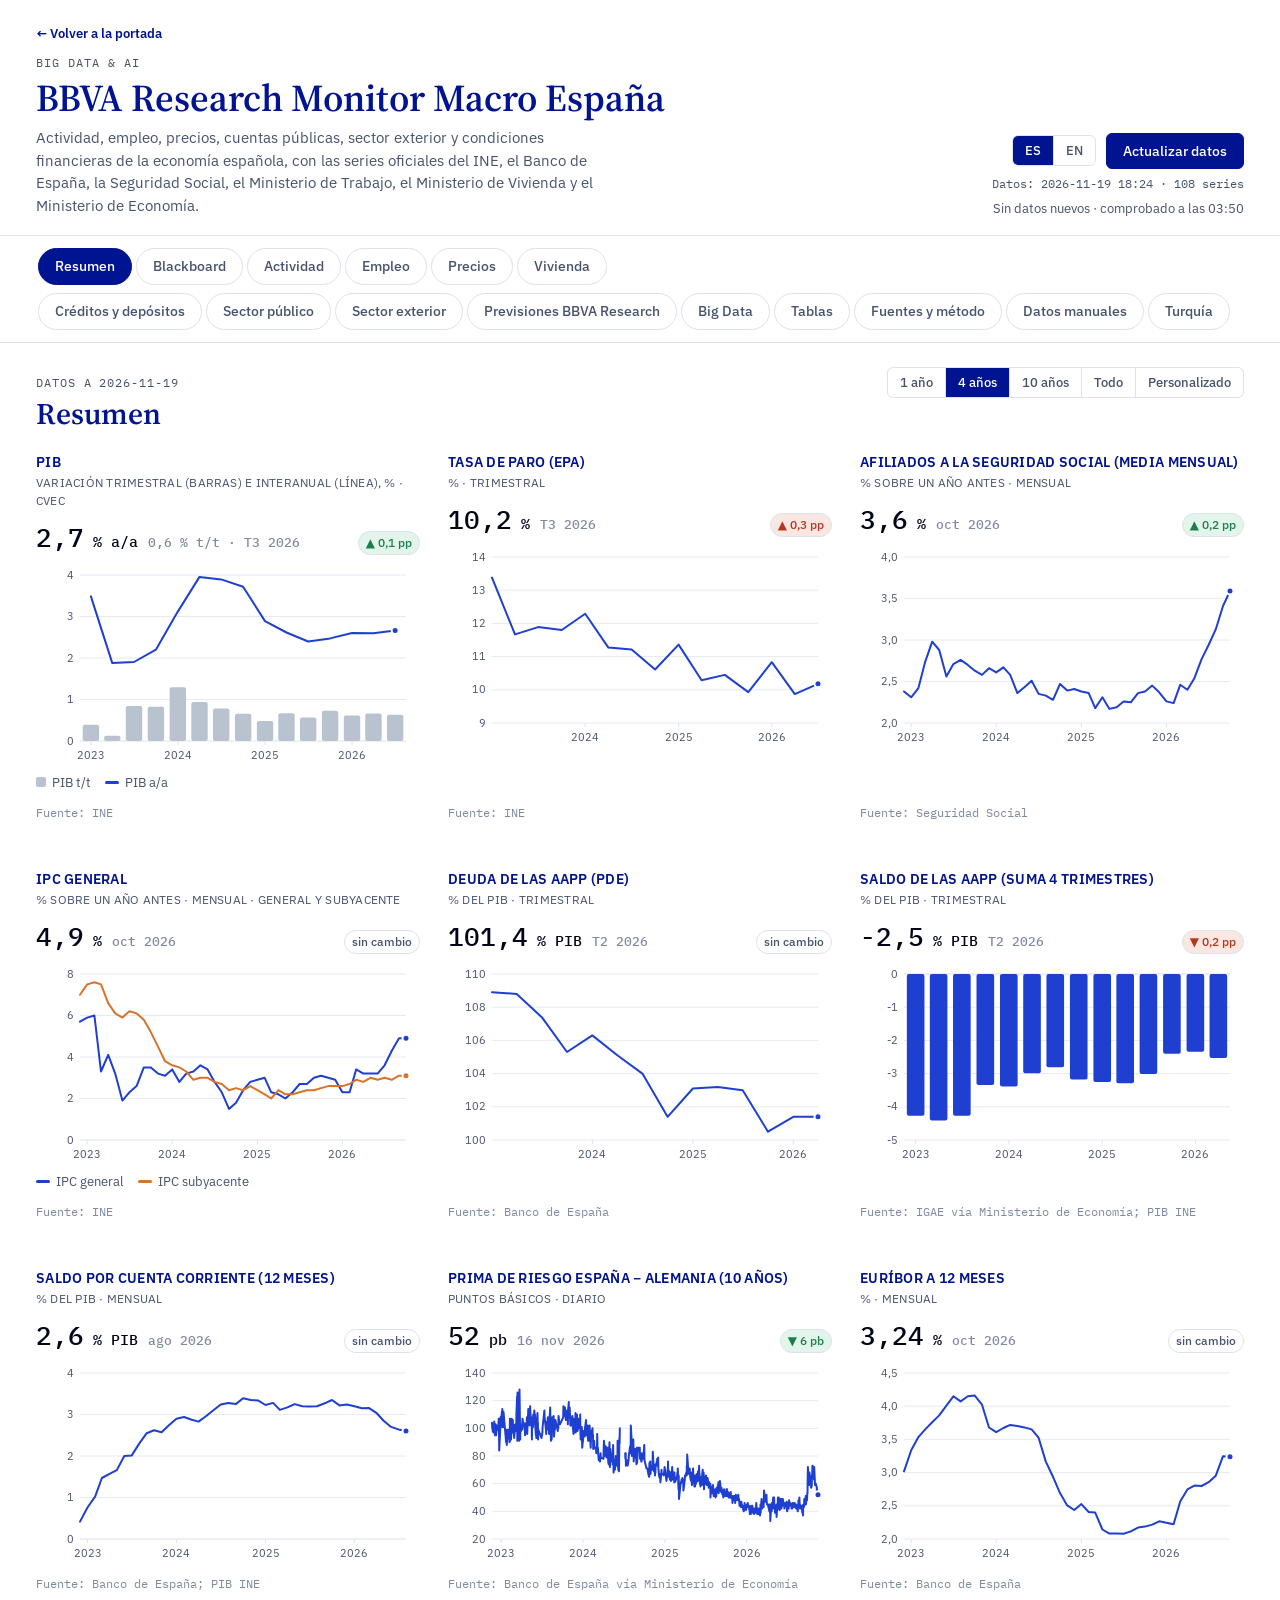
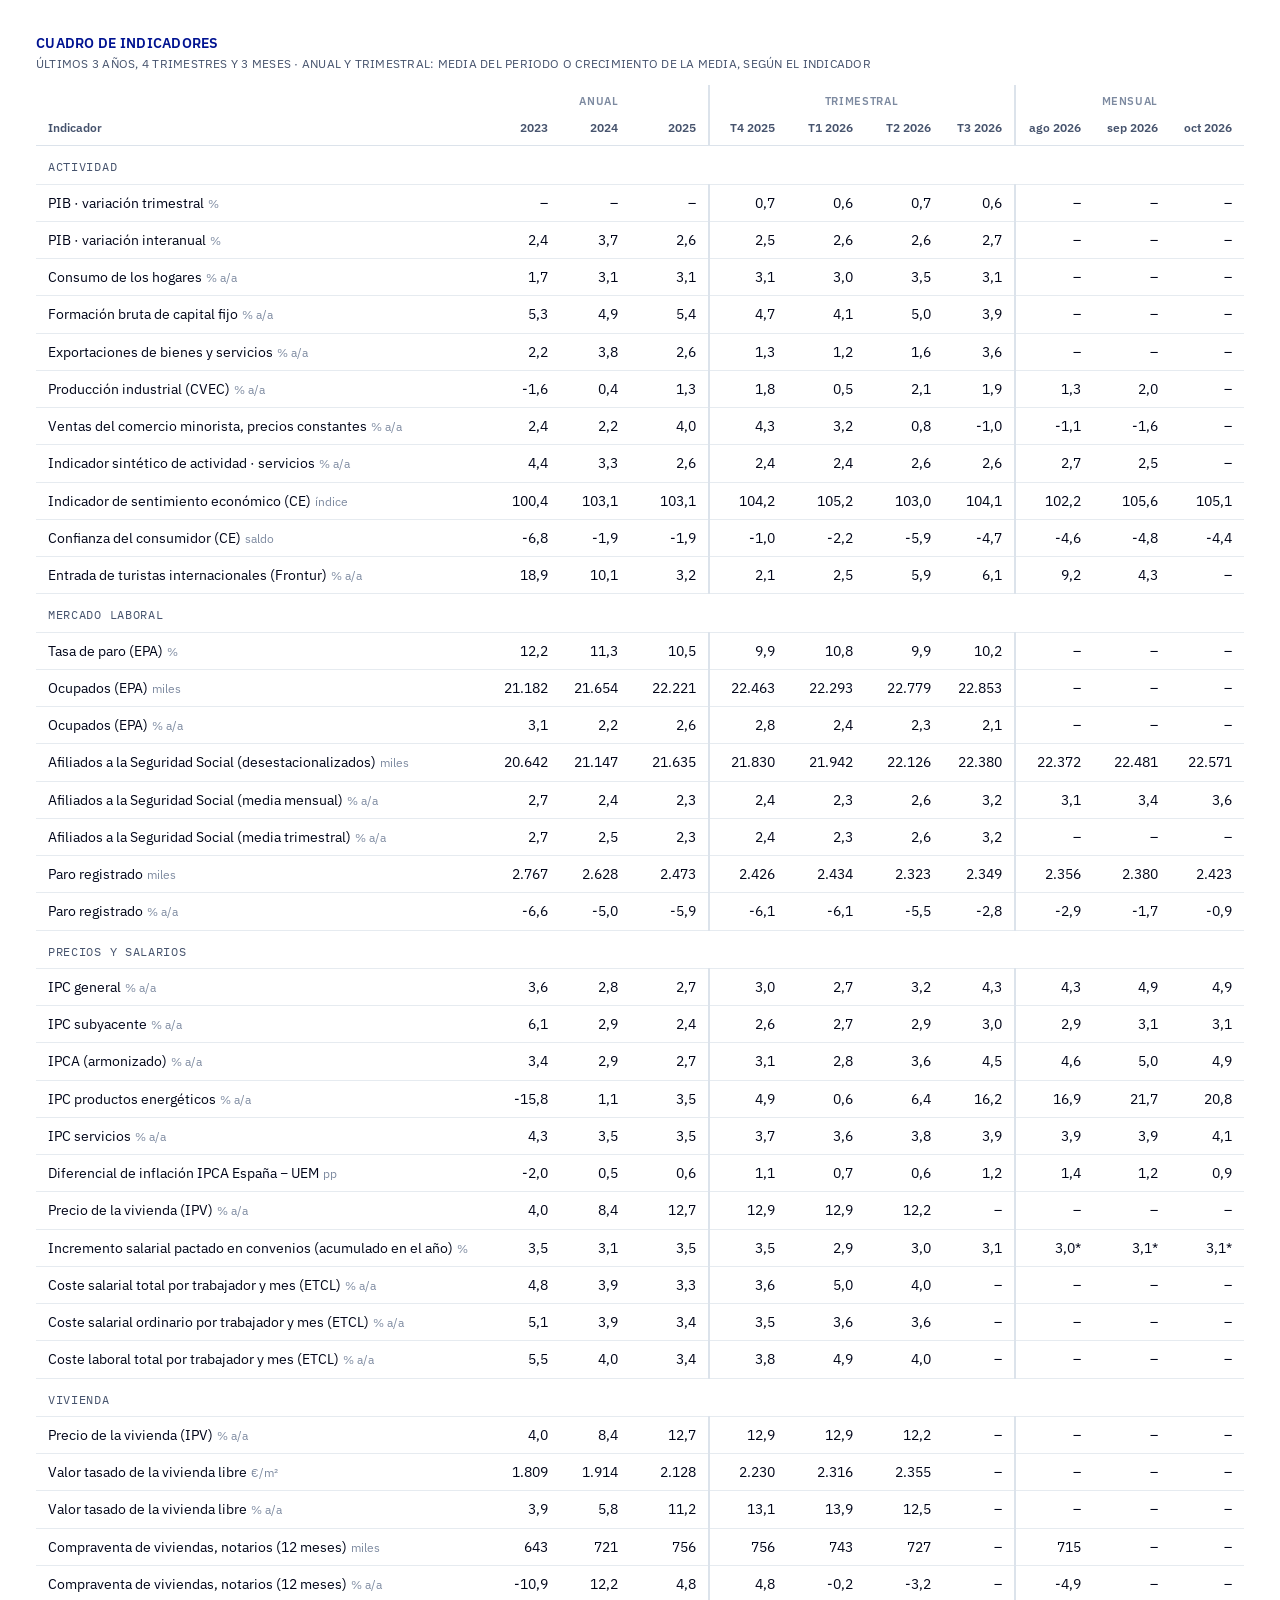
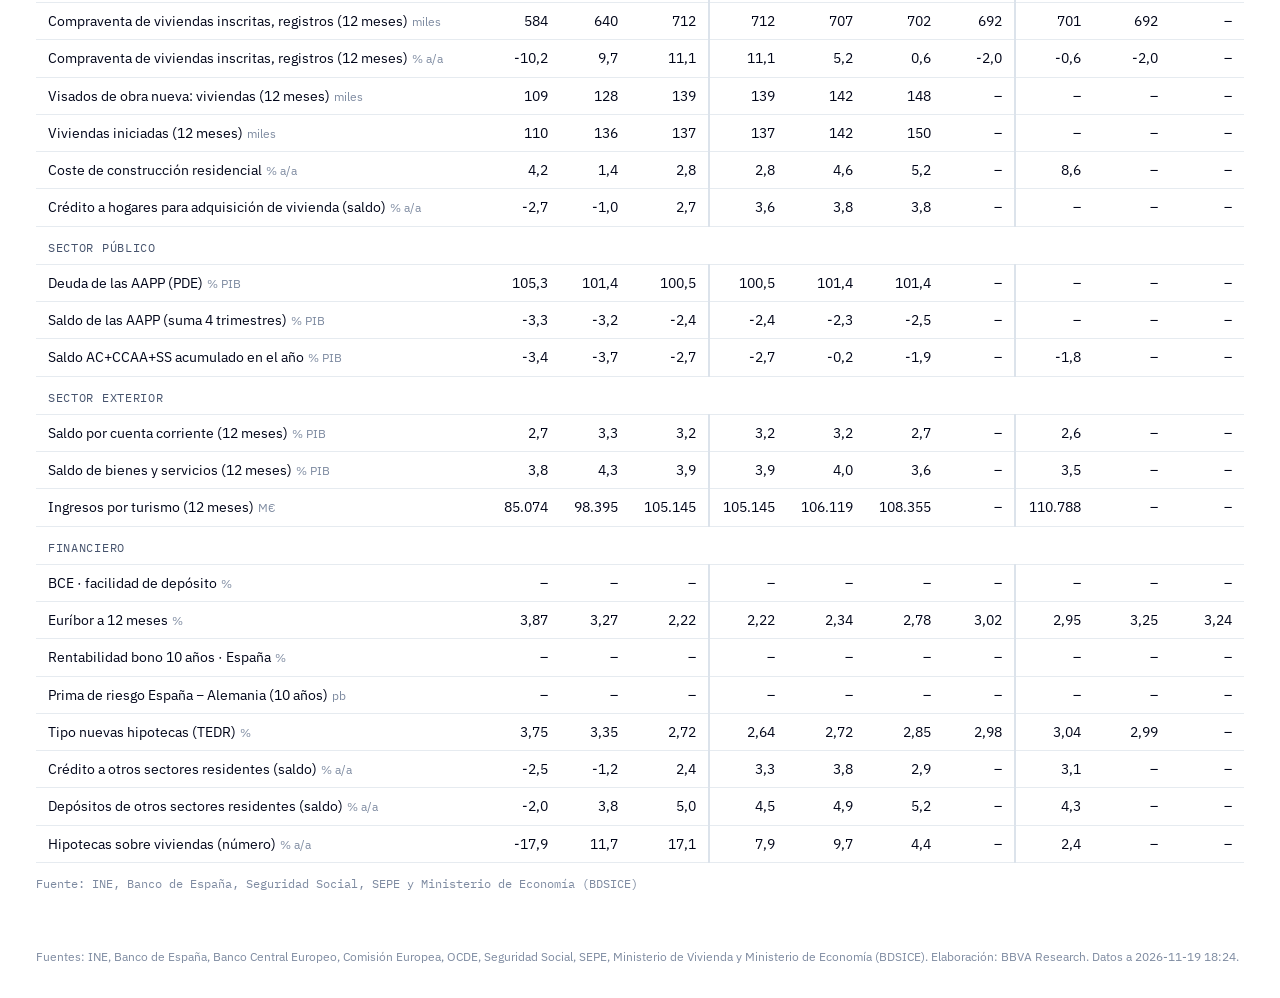
